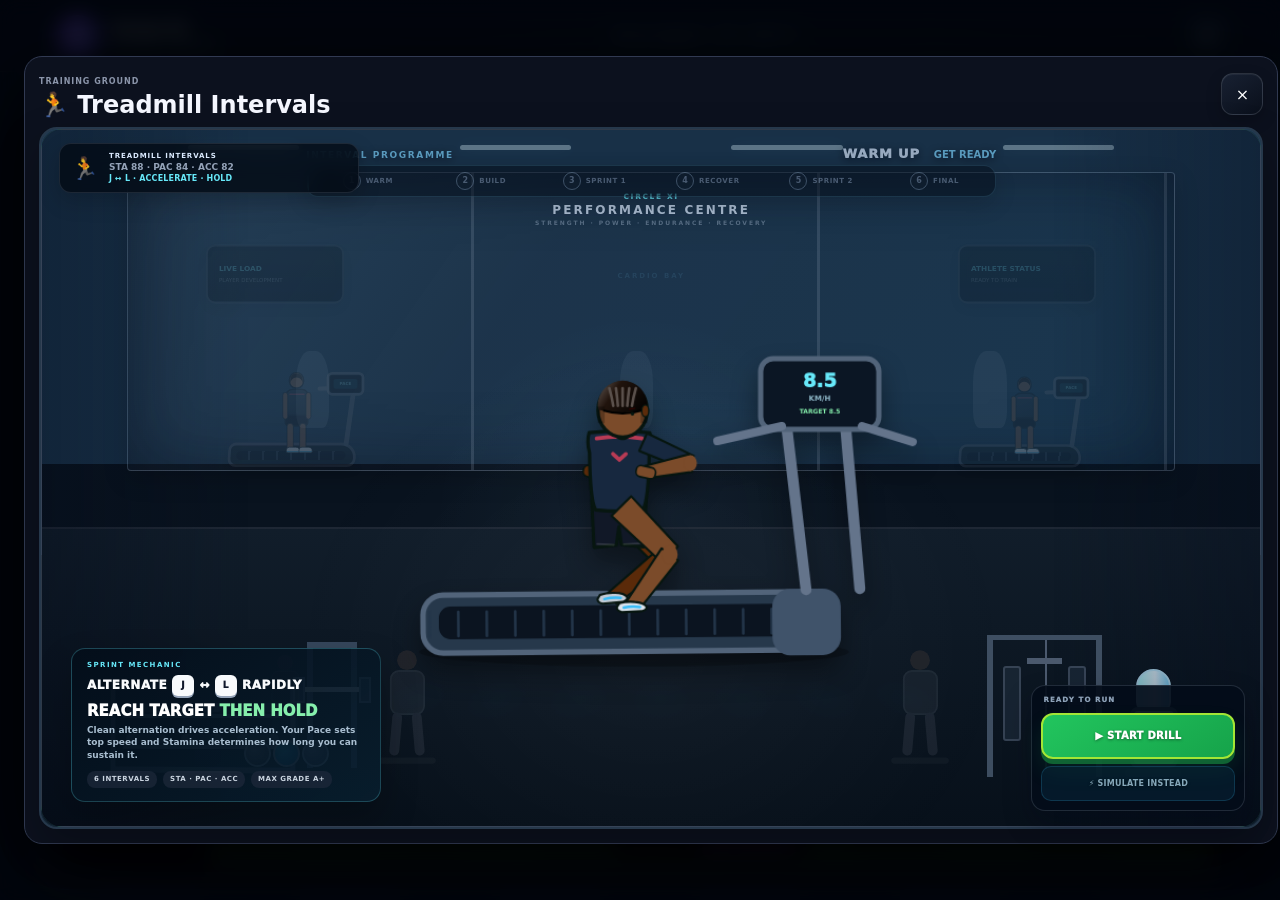
==== __inline_test.html @ f5473050 "Bench press physics tweaks, orientation fix, and UI improvements" ====
<!doctype html>
<html lang="en-GB">
<head><script>window.addEventListener("error", function(e) { if(e.message === "Script error.") return; var div = document.createElement("div"); div.style.position="fixed"; div.style.top="0"; div.style.left="0"; div.style.background="red"; div.style.color="white"; div.style.zIndex="999999"; div.style.padding="20px"; div.style.fontSize="20px"; div.textContent="JS ERROR: " + e.message + " at " + e.filename + ":" + e.lineno; document.body.appendChild(div); });</script>
  <meta charset="utf-8" />
  <meta name="viewport" content="width=device-width, initial-scale=1, viewport-fit=cover" />
  <meta name="theme-color" content="#121426" />
  <title>Circle XI: Player Career</title>
  <link rel="icon" href="data:," />
  <style>:root{--bg:#0b0d18;--surface:#14182a;--surface2:#1b2036;--line:#2a3150;--text:#f5f7ff;--muted:#9aa3bf;--purple:#8b5cf6;--purple2:#b69cff;--green:#4ade80;--yellow:#fbbf24;--red:#fb7185;--pitch:#187440;--pitch2:#1d8048;--shadow:0 24px 60px -12px rgba(0,0,0,.75), 0 12px 24px -8px rgba(0,0,0,.55)}
*{box-sizing:border-box}
html,body{margin:0;min-height:100%;background:radial-gradient(circle at 70% -10%,#222653 0,#0b0d18 38%);color:var(--text);font-family:Inter,ui-sans-serif,system-ui,-apple-system,BlinkMacSystemFont,"Segoe UI",sans-serif}
button,input,select{font:inherit}
button{cursor:pointer}
.hidden{display:none!important}
.topbar{height:72px;display:flex;align-items:center;justify-content:space-between;padding:0 4vw;border-bottom:1px solid rgba(255,255,255,.07);background:rgba(10,12,22,.82);backdrop-filter:blur(18px);position:fixed;inset:0 0 auto;z-index:30}
.brand{display:flex;align-items:center;gap:12px;background:none;border:0;color:white;text-align:left}
.brand span:last-child{display:flex;flex-direction:column}
.brand small{color:var(--muted);font-size:11px;letter-spacing:.12em;text-transform:uppercase}
.brand-ball{width:42px;height:42px;border-radius:50%;display:grid!important;place-items:center;background:linear-gradient(135deg,var(--purple),#4f46e5);box-shadow:0 0 30px rgba(139,92,246,.35);font-weight:900}
.top-career-summary{font-size:13px;color:var(--muted)}
.icon-btn{border:1px solid var(--line);background:var(--surface);color:white;border-radius:12px;min-width:42px;height:42px}
.screen{display:none;min-height:100vh;padding-top:72px}
.screen.active{display:block}
.hero-screen.active{display:grid;grid-template-columns:1.15fr .85fr;align-items:center;gap:6vw;padding:110px 7vw 50px;overflow:hidden}
.hero-copy{max-width:700px}
.eyebrow{font-size:12px;letter-spacing:.18em;font-weight:800;color:var(--purple2);margin-bottom:12px}
.hero-copy h1{font-size:clamp(50px,7vw,94px);line-height:.92;margin:0 0 24px;letter-spacing:-.06em}
.hero-copy h1 span{color:var(--purple2)}
.hero-copy p{max-width:620px;color:var(--muted);font-size:19px;line-height:1.65}
.menu-actions{display:grid;grid-template-columns:repeat(2,minmax(150px,220px));gap:12px;margin-top:32px}
.primary-btn,.secondary-btn,.ghost-btn,.danger-btn{border-radius:999px!important;padding:12px 22px!important;border:2px solid transparent!important;font-weight:900!important;letter-spacing:.03em!important;text-transform:uppercase!important;font-size:12px!important;color:#fff!important;transition:transform .2s cubic-bezier(.34,1.56,.64,1),box-shadow .2s ease,background .2s ease,border-color .2s ease!important;cursor:pointer!important;position:relative!important;overflow:hidden!important}
.primary-btn{background:linear-gradient(145deg,#22c55e,#16a34a)!important;border-color:#a3e635!important;box-shadow:0 6px 0 #15803d,0 10px 24px rgba(34,197,94,.4)!important;text-shadow:0 1px 3px rgba(0,0,0,.4)!important}
.secondary-btn{background:linear-gradient(145deg,#0284c7,#0369a1)!important;border-color:#38bdf8!important;box-shadow:0 6px 0 #075985,0 10px 24px rgba(2,132,199,.4)!important;text-shadow:0 1px 3px rgba(0,0,0,.4)!important}
.ghost-btn{background:rgba(255,255,255,.09)!important;border-color:rgba(255,255,255,.28)!important;box-shadow:0 5px 0 rgba(255,255,255,.14),0 8px 18px rgba(0,0,0,.25)!important;color:#f8fafc!important}
.danger-btn{background:linear-gradient(145deg,#e11d48,#be123c)!important;border-color:#fda4af!important;box-shadow:0 6px 0 #9f1239,0 10px 24px rgba(225,29,72,.4)!important}
.primary-btn:hover,.secondary-btn:hover,.ghost-btn:hover,.danger-btn:hover{transform:translateY(-3px) scale(1.025)!important}
.primary-btn:hover{box-shadow:0 9px 0 #15803d,0 14px 30px rgba(34,197,94,.55)!important}
.secondary-btn:hover{box-shadow:0 9px 0 #075985,0 14px 30px rgba(56,189,248,.55)!important}
.ghost-btn:hover{box-shadow:0 8px 0 rgba(255,255,255,.2),0 12px 25px rgba(0,0,0,.35)!important;background:rgba(255,255,255,.16)!important}
.danger-btn:hover{box-shadow:0 9px 0 #9f1239,0 14px 30px rgba(225,29,72,.55)!important}
.primary-btn:active,.secondary-btn:active,.ghost-btn:active,.danger-btn:active{transform:translateY(2px) scale(.98)!important}
.primary-btn:active{box-shadow:0 2px 0 #15803d!important}
.secondary-btn:active{box-shadow:0 2px 0 #075985!important}
.danger-btn:active{box-shadow:0 2px 0 #9f1239!important}
button:disabled{opacity:.35;cursor:not-allowed;transform:none!important}
.full{width:100%}
.hero-card{position:relative;min-height:560px;display:grid;place-items:center}
.player-card-preview{width:min(370px,90%);aspect-ratio:.72;border:1px solid rgba(255,255,255,.15);border-radius:28px;padding:28px;background:linear-gradient(155deg,#2d2454,#14182a 55%,#0f1220);box-shadow:var(--shadow);position:relative;z-index:2;overflow:hidden}
.player-card-preview:after{content:"";position:absolute;width:290px;height:290px;border-radius:50%;background:rgba(139,92,246,.2);filter:blur(10px);right:-130px;top:-100px}
.rating-badge{font-size:42px;font-weight:950;position:relative;z-index:2}
.player-silhouette{height:320px;display:grid;place-items:center}
.player-silhouette span{width:130px;height:200px;border-radius:60px 60px 25px 25px;background:linear-gradient(#eee 0 20%,#7c3aed 20% 70%,#f8f8fa 70%);position:relative;filter:drop-shadow(0 0 28px rgba(139,92,246,.4))}
.player-silhouette span:before{content:"";position:absolute;width:75px;height:75px;border-radius:50%;background:#7b4b2a;left:27px;top:-55px}
.card-copy{position:relative;z-index:2}
.card-copy small{color:var(--purple2);font-weight:800}
.card-copy h2{font-size:31px;margin:6px 0}
.card-copy p{margin:0;color:var(--muted)}
.mini-pitch-animation{position:absolute;inset:15% -20% 5% 15%;border:2px solid rgba(255,255,255,.08);border-radius:28px;transform:rotate(-9deg);background:linear-gradient(90deg,rgba(24,116,64,.35),rgba(29,128,72,.22));overflow:hidden}
.pitch-line.centre{position:absolute;left:50%;top:0;bottom:0;border-left:2px solid rgba(255,255,255,.1)}
.pitch-circle{position:absolute;width:140px;height:140px;border:2px solid rgba(255,255,255,.1);border-radius:50%;left:calc(50% - 70px);top:calc(50% - 70px)}
.mini-pitch-animation i{position:absolute;width:20px;height:20px;border-radius:50%;background:#fff;box-shadow:0 0 15px #fff}
.mini-pitch-animation .d1{left:20%;top:20%;animation:float1 4s infinite}
.mini-pitch-animation .d2{left:43%;top:65%;animation:float2 5s infinite}
.mini-pitch-animation .d3{left:68%;top:25%;background:#8b5cf6}
.mini-pitch-animation .d4{left:78%;top:70%;background:#8b5cf6}
.mini-pitch-animation .ball-dot{width:10px;height:10px;background:#fef3c7;left:50%;top:45%;animation:ballMove 3s infinite}
@keyframes float1{50%{transform:translate(80px,70px)}
}
@keyframes float2{50%{transform:translate(-50px,-40px)}
}
@keyframes ballMove{25%{transform:translate(100px,-20px)}
50%{transform:translate(160px,90px)}
75%{transform:translate(-50px,70px)}
}
.content-screen{padding:112px 5vw 60px}
.narrow-screen{max-width:1060px;margin:auto}
.section-heading{display:flex;align-items:center;justify-content:space-between;margin-bottom:26px}
.section-heading h2{font-size:38px;margin:0;letter-spacing:-.04em}
.panel{background:linear-gradient(160deg,rgba(27,32,54,.96),rgba(17,21,37,.96));border:1px solid var(--line);border-radius:20px;padding:22px;box-shadow:var(--shadow)}
.creation-grid{display:grid;grid-template-columns:1.25fr .75fr;gap:22px}
.form-grid{display:grid;grid-template-columns:repeat(2,1fr);gap:16px;margin-bottom:20px}
label{display:flex;flex-direction:column;gap:8px;color:#c9d0e6;font-size:13px;font-weight:700}
input,select{width:100%;background:#0f1322;border:1px solid var(--line);border-radius:10px;color:white;padding:12px 13px;outline:none}
input:focus,select:focus{border-color:var(--purple)}
input[type=color]{padding:4px;height:43px}
.preview-panel{display:flex;flex-direction:column;gap:18px}
.sprite-stage{height:340px;border-radius:16px;background:radial-gradient(circle,#2d3451 0,#101422 60%);display:grid;place-items:center;overflow:hidden}
.attributes-list{display:grid;gap:9px}
.attribute-row{display:grid;grid-template-columns:105px 1fr 30px;align-items:center;gap:8px;font-size:12px}
.attribute-row .bar{height:6px;background:#0c1020;border-radius:10px;overflow:hidden}
.attribute-row .bar i{display:block;height:100%;background:linear-gradient(90deg,#6d4cec,#b69cff)}

/* Player creation centre overhaul: sectioned card layout with visual pickers instead of plain selects */
.creator-panel{display:flex;flex-direction:column;gap:0;padding:0;overflow:hidden}
.creator-section{padding:22px 24px;border-bottom:1px solid rgba(255,255,255,.07)}
.creator-section:last-of-type{border-bottom:0}
.creator-panel>.primary-btn{margin:20px 24px 24px}
.creator-section-title{display:flex;align-items:center;gap:10px;margin-bottom:16px}
.creator-section-title svg{width:18px;height:18px;padding:7px;box-sizing:content-box;border-radius:10px;background:linear-gradient(145deg,var(--purple),#4f46e5);color:#fff;box-shadow:0 6px 16px rgba(139,92,246,.28)}
.creator-section-title h3{margin:0;font-size:16px;letter-spacing:-.01em}
.creator-row-2{display:grid;grid-template-columns:repeat(2,1fr);gap:16px}
.creator-row-3{display:grid;grid-template-columns:repeat(3,1fr);gap:12px}
.field-label{display:flex;flex-direction:column;gap:9px;color:#c9d0e6;font-size:12px;font-weight:750;letter-spacing:.02em;text-transform:uppercase;margin-bottom:16px}
.field-label:last-child{margin-bottom:0}
.creator-section>.field-label:not(:first-child){margin-top:18px}
.visually-hidden-input{display:none}

/* Restyled native selects used for the large/dynamic option lists (nationality, world chain) */
.nice-select{appearance:none;-webkit-appearance:none;cursor:pointer;position:relative;padding-right:34px;
  background-color:#0f1322;background-repeat:no-repeat;
  background-image:linear-gradient(160deg,rgba(255,255,255,.05),rgba(255,255,255,0)),url("data:image/svg+xml,%3Csvg xmlns='http://www.w3.org/2000/svg' viewBox='0 0 24 24' fill='none' stroke='%23a5adc9' stroke-width='2.4' stroke-linecap='round' stroke-linejoin='round'%3E%3Cpath d='M6 9l6 6 6-6'/%3E%3C/svg%3E");
  background-position:0 0,right 11px center;background-size:auto,14px}
.nice-select:hover{border-color:rgba(167,139,250,.5)}

/* Pill/chip picker used for small fixed option sets (age, archetype, foot, build, hair, etc.) */
.chip-row{display:flex;flex-wrap:wrap;gap:8px}
.chip{border:1px solid var(--line);background:#0f1322;color:#dbe0f5;border-radius:999px;padding:9px 15px;font-size:12.5px;font-weight:750;cursor:pointer;transition:.15s transform,.15s background,.15s border-color,.15s color}
.chip:hover{border-color:rgba(167,139,250,.55);transform:translateY(-1px)}
.chip.active{background:linear-gradient(135deg,var(--purple),#6d4cec);border-color:transparent;color:#fff;box-shadow:0 6px 16px rgba(139,92,246,.35)}

/* Skin-tone swatches: the colour itself is the picker */
.swatch-row{display:flex;gap:10px}
.swatch{width:36px;height:36px;border-radius:50%;border:2px solid rgba(255,255,255,.14);cursor:pointer;padding:0;position:relative;transition:.15s transform}
.swatch:hover{transform:translateY(-1px) scale(1.06)}
.swatch.active{border-color:#fff;box-shadow:0 0 0 3px rgba(139,92,246,.55),0 6px 14px rgba(0,0,0,.35)}
.swatch.active::after{content:"\2713";position:absolute;inset:0;display:grid;place-items:center;color:#0b0d18;font-size:14px;font-weight:950;text-shadow:0 1px 0 rgba(255,255,255,.5)}

/* Position picker laid out like a tactical formation card */
.position-board{display:grid;grid-template-columns:repeat(3,1fr);grid-template-rows:repeat(6,auto);gap:8px 10px;grid-template-areas:". st ." "lw am rw" ". cm ." ". dm ." "lb cb rb" ". gk .";padding:16px 10px;border-radius:16px;background:radial-gradient(circle at 50% 0%,rgba(74,222,128,.14),transparent 60%),linear-gradient(180deg,#123a24,#0c2318);border:1px solid rgba(255,255,255,.1);margin-bottom:18px}
.pos-btn{border:1px solid rgba(255,255,255,.22);background:rgba(6,14,10,.55);color:#e7f5ec;border-radius:10px;padding:9px 4px;font-size:11.5px;font-weight:850;letter-spacing:.03em;cursor:pointer;justify-self:center;width:100%;max-width:64px;transition:.15s transform,.15s background,.15s border-color}
.pos-btn:hover{transform:translateY(-1px);border-color:rgba(255,255,255,.5)}
.pos-btn.active{background:linear-gradient(135deg,var(--purple),#6d4cec);border-color:transparent;color:#fff;box-shadow:0 6px 16px rgba(139,92,246,.4)}

/* Difficulty picker: three colour-coded info cards instead of a plain select */
.difficulty-cards{display:grid;grid-template-columns:repeat(3,1fr);gap:10px}
.difficulty-card{display:flex;flex-direction:column;gap:4px;text-align:left;border:1px solid var(--line);background:#0f1322;border-radius:14px;padding:13px 14px;cursor:pointer;transition:.15s transform,.15s border-color,.15s background}
.difficulty-card:hover{transform:translateY(-2px)}
.difficulty-card b{font-size:13.5px}
.difficulty-card span{font-size:10.5px;color:var(--muted);line-height:1.4}
.difficulty-card[data-value="Easy"]{border-top:3px solid var(--green)}
.difficulty-card[data-value="Balanced"]{border-top:3px solid var(--yellow)}
.difficulty-card[data-value="Hard"]{border-top:3px solid var(--red)}
.difficulty-card.active[data-value="Easy"]{background:linear-gradient(145deg,rgba(74,222,128,.16),rgba(74,222,128,.03));border-color:rgba(74,222,128,.5)}
.difficulty-card.active[data-value="Balanced"]{background:linear-gradient(145deg,rgba(251,191,36,.16),rgba(251,191,36,.03));border-color:rgba(251,191,36,.5)}
.difficulty-card.active[data-value="Hard"]{background:linear-gradient(145deg,rgba(251,113,133,.16),rgba(251,113,133,.03));border-color:rgba(251,113,133,.5)}

@media(max-width:1000px){.creator-row-3{grid-template-columns:1fr 1fr}
.creator-row-3>label:last-child{grid-column:1/-1}
}
@media(max-width:650px){.creator-row-2,.creator-row-3,.difficulty-cards{grid-template-columns:1fr}
.position-board{max-width:280px;margin-left:auto;margin-right:auto}
}
.hub-grid{display:grid;grid-template-columns:repeat(12,1fr);gap:18px}
.profile-panel{grid-column:span 4}
.fixture-panel{grid-column:span 5}
.objectives-panel{grid-column:span 3}
.form-panel-small{grid-column:span 4}
.training-panel{grid-column:span 5}
.actions-panel{grid-column:span 3}
.table-panel{grid-column:span 7}
.inbox-panel{grid-column:span 5}
.panel-title{display:flex;justify-content:space-between;align-items:center;margin-bottom:16px}
.panel-title h3{margin:0;font-size:18px}
.panel-title span{font-size:12px;color:var(--muted)}
.profile-card{display:flex;gap:18px;align-items:center}
.avatar-round{width:90px;height:90px;border-radius:50%;display:grid;place-items:center;background:linear-gradient(135deg,var(--purple),#312e81);font-size:34px;font-weight:900;border:4px solid rgba(255,255,255,.12)}
.profile-info h3{font-size:23px;margin:0 0 4px}
.profile-info p{margin:0;color:var(--muted)}
.overall-big{font-size:52px;font-weight:950;margin-left:auto}
.status-grid{display:grid;grid-template-columns:repeat(2,1fr);gap:10px;margin-top:20px}
.set-piece-stats{margin-top:16px;padding:13px;border:1px solid rgba(167,139,250,.22);border-radius:14px;background:linear-gradient(135deg,rgba(124,58,237,.1),rgba(34,197,94,.05))}
.set-piece-stats>small{display:block;margin-bottom:9px;color:#c4b5fd;font-size:8px;font-weight:950;letter-spacing:.14em}
.set-piece-stats>div{display:grid;grid-template-columns:repeat(2,1fr);gap:7px}
.set-piece-stats span{display:flex;justify-content:space-between;padding:7px 9px;border-radius:9px;background:rgba(3,7,18,.42);color:#cbd5e1;font-size:10px;font-weight:750}
.set-piece-stats b{color:#fef08a;font-size:12px}
.status-box{padding:12px;background:#101423;border-radius:12px}
.status-box small{display:block;color:var(--muted);font-size:10px}
.status-box b{font-size:16px}
.fixture-teams{display:grid;grid-template-columns:1fr auto 1fr;align-items:center;gap:16px;text-align:center;margin:22px 0}
.club-crest{width:64px;height:64px;border-radius:16px;display:grid;place-items:center;margin:0 auto 10px;font-weight:900;background:#53299a;border:2px solid white}
.club-crest.away{background:#11614b}
.fixture-vs{font-size:14px;color:var(--muted)}
.fixture-meta{text-align:center;color:var(--muted);font-size:13px}
.objective{margin:10px 0}
.objective-top{display:flex;justify-content:space-between;font-size:12px}
.progress{height:7px;background:#0d1120;border-radius:10px;margin-top:6px;overflow:hidden}
.progress i{display:block;height:100%;background:linear-gradient(90deg,var(--purple),var(--purple2))}
.form-list{display:flex;gap:10px;align-items:center}
.form-chip{width:42px;height:42px;border-radius:12px;display:grid;place-items:center;background:#0f1322;border:1px solid var(--line);font-weight:850}
.training-options{display:grid;grid-template-columns:repeat(3,1fr);gap:10px}
.creation-world-choice{margin:0 0 12px;padding:10px 12px;border:1px solid rgba(34,211,238,.22);border-radius:12px;background:linear-gradient(135deg,rgba(14,165,233,.1),rgba(124,58,237,.09));color:#bae6fd;font-size:10px;line-height:1.55}
.creation-world-choice b{color:#fff;font-size:12px}
.career-world-path{display:grid;gap:3px;margin-top:16px;padding:12px;border-left:3px solid #22d3ee;border-radius:4px 12px 12px 4px;background:rgba(14,165,233,.07)}
.career-world-path small{color:#67e8f9;font-size:8px;font-weight:900;letter-spacing:.08em}.career-world-path b{font-size:14px}.career-world-path span{color:var(--muted);font-size:10px}
.training-btn{background:#101423;border:1px solid var(--line);color:white;border-radius:12px;padding:12px;text-align:left}
.training-btn b{display:block;margin-bottom:3px}
.training-btn small{color:var(--muted)}
.training-btn.used{opacity:.45}
.league-row{display:grid;grid-template-columns:24px 1fr 26px 30px;gap:8px;align-items:center;padding:8px 0;border-bottom:1px solid rgba(255,255,255,.05);font-size:12px}
.league-table{max-height:520px;overflow:auto;padding-right:5px}
.league-row.you{color:var(--purple2);font-weight:800}
.squad-row.you{color:#c4b5fd;background:rgba(124,58,237,.1)}
.inbox-item{padding:11px 0;border-bottom:1px solid rgba(255,255,255,.06)}
.inbox-item b{display:block;font-size:13px}
.inbox-item small{color:var(--muted)}
.actions-panel{display:flex;flex-direction:column;gap:10px}
body[data-screen="match"] .topbar,
body[data-screen="match"] header.topbar,
#matchScreen.active ~ .topbar { display: none !important; }

body[data-screen="match"] #app { padding-top: 0 !important; }
body[data-screen="match"] main { height: 100vh !important; height: 100dvh !important; max-height: 100vh !important; max-height: 100dvh !important; overflow: hidden !important; }

.match-screen.active { position: fixed !important; inset: 0 !important; width: 100vw !important; height: 100vh !important; height: 100dvh !important; padding: 0 !important; margin: 0 !important; z-index: 100 !important; background: #05070d !important; overflow: hidden !important; }
.match-hud { position: absolute !important; top: 14px !important; left: 16px !important; right: 16px !important; height: 64px !important; z-index: 12 !important; display: flex !important; gap: 10px !important; align-items: stretch !important; pointer-events: none !important; }
.match-hud > * { pointer-events: auto; }
.scorebug,.hud-stat,.hud-objective { background: rgba(5,9,18,.55); border: 1px solid rgba(255,255,255,.13); backdrop-filter: blur(12px); -webkit-backdrop-filter: blur(12px); border-radius: 12px; padding: 8px 14px; display: flex; align-items: center; gap: 12px; }
.scorebug { min-width: 350px; display: grid; grid-template-rows: auto auto auto; gap: 2px; padding: 6px 11px; }.score-main{display:flex;align-items:center;gap:10px}.score-team{display:flex;align-items:center;gap:6px;min-width:82px;font-weight:850}.score-team.away{justify-content:flex-end}.score-logo .visual-club-crest{width:22px;height:26px;border-width:1px;font-size:6px}.score-logo .visual-club-crest i{font-size:8px}.score-logo .visual-club-crest span{font-size:5px}.score-league{justify-self:center;color:#c4b5fd!important;font-size:8px;letter-spacing:.08em;text-transform:uppercase}.score-event{height:12px;justify-self:center;color:#fef3c7!important;font-size:9px;white-space:nowrap}.score-event:empty{display:block}.score-event strong{color:#fff}.score-event em{color:#c4b5fd;font-style:normal}
.scorebug b { font-size: 21px; }
.scorebug small { color: var(--muted); }
.hud-stat { flex-direction: column; gap: 0; justify-content: center; min-width: 86px; }
.hud-stat small,.hud-objective small { font-size: 9px; color: var(--muted); letter-spacing: .08em; }
.hud-stat b { font-size: 22px; }
.stamina-stat { min-width: 120px; }
.meter { width: 88px; height: 7px; background: #171d2d; border-radius: 10px; overflow: hidden; }
.meter i { display: block; height: 100%; width: 100%; background: var(--green); }
.hud-objective { margin-left: auto; flex-direction: column; gap: 1px; align-items: flex-start; justify-content: center; min-width: 210px; }
.hud-objective b { font-size: 13px; }
#gameCanvas { display: block !important; width: 100vw !important; height: 100vh !important; height: 100dvh !important; background: #0d5c32; touch-action: none; }
.action-feedback { position: absolute !important; left: 50% !important; top: 135px !important; transform: translateX(-50%) !important; z-index: 20 !important; font-weight: 900; text-shadow: 0 2px 8px #000; opacity: 0; transition: .2s; }
.action-feedback.show { opacity: 1; transform: translateX(-50%) translateY(-5px) !important; }
.position-indicator { position: absolute; left: 18px; bottom: 22px; z-index: 13; background: rgba(5,9,18,.55); border: 1px solid rgba(255,255,255,.12); backdrop-filter: blur(12px); -webkit-backdrop-filter: blur(12px); padding: 9px 12px; border-radius: 12px; display: flex; gap: 8px; align-items: center; font-size: 12px; }
.position-indicator i { width: 10px; height: 10px; border-radius: 50%; background: var(--green); }
.overlay,.tutorial { position: absolute !important; inset: 0 !important; background: rgba(3,5,10,.72) !important; z-index: 40 !important; display: grid !important; place-items: center !important; backdrop-filter: blur(5px) !important; }
/* .hidden and the rule above are both !important with equal specificity, so the later one wins:
   without this, every .overlay.hidden stayed on screen (the sub-off modal announced "Substituted"
   the moment the match screen opened). Keep this immediately after the rule it has to beat. */
.overlay.hidden,.tutorial.hidden { display: none !important; }
.modal,.tutorial-card { width: min(430px,90vw); background: var(--surface); border: 1px solid var(--line); border-radius: 22px; padding: 28px; box-shadow: var(--shadow); display: flex; flex-direction: column; gap: 12px; }
.modal h2,.tutorial-card h3{margin:0;font-size:28px}
.tutorial-card p{color:var(--muted);line-height:1.6}
.touch-controls{display:none;position:absolute;inset:auto 12px 18px;z-index:15;justify-content:space-between;align-items:end;pointer-events:none}
.joystick{width:120px;height:120px;border-radius:50%;background:rgba(10,13,24,.4);border:1px solid rgba(255,255,255,.2);backdrop-filter: blur(8px);pointer-events:auto;position:relative}
.joystick i{position:absolute;width:52px;height:52px;border-radius:50%;background:rgba(255,255,255,.7);left:34px;top:34px}
.touch-actions{display:grid;grid-template-columns:repeat(3,62px);gap:8px;pointer-events:auto}
.touch-actions button{width:62px;height:48px;border-radius:14px;border:1px solid rgba(255,255,255,.2);background:rgba(17,21,37,.6);backdrop-filter: blur(8px);color:white;font-size:9px;font-weight:900}
.postmatch-wrap{text-align:center;max-width:1280px;margin:auto}
.postmatch-wrap h2{font-size:44px;margin:0 0 8px}
.postmatch-wrap>p{color:var(--muted);font-size:18px}
.post-goal-events{display:block;margin-top:8px;color:#ddd6fe;font-size:12px;font-weight:750}
.post-competition{display:block;margin-bottom:7px;color:#fcd34d;font-size:10px;letter-spacing:.08em;text-transform:uppercase}
.postmatch-grid{display:grid;grid-template-columns:.85fr 1.7fr 1fr;gap:18px;text-align:left;margin:32px 0}
.rating-circle{width:140px;height:140px;border-radius:50%;margin:auto;display:grid;place-items:center;border:10px solid var(--purple);font-size:45px;font-weight:950}
.stat-line{display:flex;justify-content:space-between;padding:9px 0;border-bottom:1px solid rgba(255,255,255,.06)}

/* Performance panel: colourful icon-led stat tiles instead of a plain text list */
.stat-grid{display:grid;grid-template-columns:repeat(auto-fill,minmax(122px,1fr));gap:10px;margin-top:4px}
.stat-tile{position:relative;display:flex;flex-direction:column;align-items:flex-start;gap:7px;padding:13px 12px 12px;border-radius:14px;background:rgba(255,255,255,.03);border:1px solid rgba(255,255,255,.08);overflow:hidden;transition:.18s transform,.18s border-color}
.stat-tile:hover{transform:translateY(-2px);border-color:rgba(255,255,255,.18)}
.stat-tile::before{content:"";position:absolute;inset:0;background:var(--tile-tint,var(--purple));opacity:.13;pointer-events:none}
.stat-tile b{font-size:20px;font-weight:900;position:relative;z-index:1;line-height:1.1}
.stat-tile small{color:var(--muted);font-size:10.5px;font-weight:750;letter-spacing:.01em;position:relative;z-index:1}
.stat-icon{display:grid;place-items:center;width:29px;height:29px;border-radius:9px;color:#fff;background:var(--tile-tint,var(--purple));box-shadow:inset 0 1px 0 rgba(255,255,255,.22),0 4px 10px rgba(0,0,0,.18);position:relative;z-index:1}
.stat-icon svg{width:16px;height:16px}
.stat-tile[data-cat="attack"]{--tile-tint:#a855f7}
.stat-tile[data-cat="pass"]{--tile-tint:#38bdf8}
.stat-tile[data-cat="defend"]{--tile-tint:#2dd4bf}
.stat-tile[data-cat="physical"]{--tile-tint:#fb923c}
.stat-tile[data-cat="team"]{--tile-tint:#94a3b8}
.stat-tile[data-cat="discipline"]{--tile-tint:#f87171}
.stat-tile[data-tone="good"]{--tile-tint:#4ade80}
.stat-tile[data-tone="ok"]{--tile-tint:#fbbf24}
.stat-tile[data-tone="bad"]{--tile-tint:#fb7185}
@media(max-width:1000px){.stat-grid{grid-template-columns:repeat(auto-fill,minmax(104px,1fr))}
}
.settings-panel{display:grid;gap:18px}
.toggle-row{flex-direction:row;justify-content:space-between;align-items:center}
.toggle-row input{width:auto}
.help-panel h3{margin-top:24px}
.help-panel p{color:var(--muted);line-height:1.65}
.control-grid{display:grid;grid-template-columns:repeat(2,1fr);gap:10px}
.control-grid span{background:#101423;padding:12px;border-radius:10px}
.control-grid kbd{background:#272d44;border:1px solid #3b4466;border-radius:6px;padding:4px 7px;margin-right:7px}
.squad-list{display:grid;gap:8px}
.squad-row{display:grid;grid-template-columns:36px 1fr 60px 60px;align-items:center;padding:10px;background:#101423;border-radius:10px}
.contract-content{display:grid;gap:18px}
.contract-card{display:grid;grid-template-columns:repeat(3,1fr);gap:10px}
.contract-card div{background:#101423;border-radius:12px;padding:14px}
.contract-card small{display:block;color:var(--muted)}

@media(max-width:1000px){.hero-screen.active{grid-template-columns:1fr}
.hero-card{display:none}
.creation-grid{grid-template-columns:1fr}
.hub-grid>*{grid-column:span 12!important}
.postmatch-grid{grid-template-columns:1fr}
.match-hud{height:auto;flex-wrap:wrap}
.hud-objective{display:none}
.touch-controls{display:flex}
}
@media(max-width:650px){.screen{padding-top:64px}
.topbar{height:64px;padding:0 12px}
.brand small{display:none}
.hero-screen.active{padding:100px 20px 40px}
.hero-copy h1{font-size:50px}
.hero-copy p{font-size:16px}
.menu-actions{grid-template-columns:1fr}
.content-screen{padding:92px 14px 30px}
.section-heading h2{font-size:28px}
.form-grid{grid-template-columns:1fr}
.preview-panel{display:none}
.match-screen.active{padding-top:0!important}
.match-hud{top:12px!important}
.scorebug{padding:6px 9px}
.scorebug{min-width:140px}.scorebug .score-team>span:not(.score-logo),.scorebug .score-logo,.scorebug .score-league,.scorebug .score-event{display:none}.scorebug .score-main{gap:7px}
.hud-stat{min-width:65px}
.stamina-stat{display:none}
.postmatch-wrap h2{font-size:30px}
.control-grid{grid-template-columns:1fr}
.top-career-summary{display:none!important}
}


/* Mouse aiming and shooting */
#gameCanvas{cursor:crosshair}

#gameCanvas.shot-charging{cursor:none}

.mouse-shoot-hint{position:absolute;left:50%;bottom:20px;transform:translateX(-50%);z-index:14;display:flex;align-items:center;gap:8px;padding:8px 12px;border-radius:12px;border:1px solid rgba(255,255,255,.14);background:rgba(8,11,20,.84);backdrop-filter:blur(10px);font-size:11px;color:#cbd5e1;pointer-events:none;white-space:nowrap}

.mouse-shoot-hint b{color:#fff}
.mouse-shoot-hint .mouse-icon{display:grid;place-items:center;width:22px;height:22px;border:1px solid rgba(255,255,255,.28);border-radius:8px;color:#ddd6fe;background:rgba(109,76,236,.25)}

.touch-actions{grid-template-columns:repeat(3,62px)}

@media(max-width:1000px){.mouse-shoot-hint{display:none}
}

@media(max-width:650px){.touch-actions{grid-template-columns:repeat(3,56px)}
.touch-actions button{width:56px}
}


/* Classic wide-match visual update */
#gameCanvas{image-rendering:auto;background:#3f9413}


/* Semi-realistic 2D graphics overhaul */
:root{
  --surface:#111724;
  --surface2:#182131;
  --line:rgba(226,232,240,.13);
  --purple:#7c3aed;
  --purple2:#c4b5fd;
}

body{
  background:
    radial-gradient(circle at 50% -15%,rgba(124,58,237,.16),transparent 34%),
    linear-gradient(180deg,#080c14,#0b1019 50%,#070b12);
}

.topbar{
  background:linear-gradient(180deg,rgba(7,11,19,.98),rgba(9,14,23,.92));
  border-bottom:1px solid rgba(226,232,240,.1);
  box-shadow:0 8px 28px rgba(0,0,0,.3);
  backdrop-filter:blur(16px) saturate(1.15);
}

.brand-ball{
  box-shadow:inset 0 1px 0 rgba(255,255,255,.28),0 8px 24px rgba(109,40,217,.3);
}

.panel,.hero-card{
  background:linear-gradient(145deg,rgba(25,33,48,.96),rgba(14,20,31,.97));
  border-color:rgba(226,232,240,.12);
  box-shadow:0 18px 44px rgba(0,0,0,.22),inset 0 1px 0 rgba(255,255,255,.035);
}

.match-screen.active{
  background:#050912;
}

.match-hud{
  gap:8px;
  filter:drop-shadow(0 10px 18px rgba(0,0,0,.26));
}

.scorebug,.hud-stat,.hud-objective{
  background:linear-gradient(145deg,rgba(12,18,30,.95),rgba(7,12,21,.91));
  border:1px solid rgba(226,232,240,.13);
  box-shadow:inset 0 1px 0 rgba(255,255,255,.055),0 8px 22px rgba(0,0,0,.22);
  backdrop-filter:blur(14px) saturate(1.1);
}

.scorebug b{
  letter-spacing:.02em;
  text-shadow:0 2px 8px rgba(0,0,0,.45);
}

.hud-stat b{
  text-shadow:0 3px 10px rgba(124,58,237,.24);
}

.meter{
  box-shadow:inset 0 1px 3px rgba(0,0,0,.65);
  border:1px solid rgba(255,255,255,.06);
}

.meter i{
  background:linear-gradient(90deg,#2dd4bf,#86efac);
  box-shadow:0 0 8px rgba(45,212,191,.35);
}

#gameCanvas{
  image-rendering:auto;
  background:#173f21;
  filter:saturate(1.03) contrast(1.015);
}

.position-indicator{
  background:linear-gradient(145deg,rgba(8,15,24,.92),rgba(6,11,18,.86));
  border-color:rgba(226,232,240,.14);
  box-shadow:0 8px 20px rgba(0,0,0,.22),inset 0 1px 0 rgba(255,255,255,.04);
  backdrop-filter:blur(12px);
}

.action-feedback{
  padding:7px 12px;
  border-radius:999px;
  background:rgba(4,10,16,.58);
  border:1px solid rgba(255,255,255,.1);
  backdrop-filter:blur(8px);
}

.icon-btn{
  background:linear-gradient(145deg,rgba(25,34,51,.96),rgba(10,16,27,.96));
  border-color:rgba(226,232,240,.14);
  box-shadow:inset 0 1px 0 rgba(255,255,255,.05),0 6px 16px rgba(0,0,0,.2);
}

.sprite-stage{
  background:
    radial-gradient(circle at 50% 36%,rgba(129,140,248,.22),transparent 32%),
    linear-gradient(155deg,#263146,#0b101b 70%);
  box-shadow:inset 0 0 38px rgba(0,0,0,.35);
}

@media(max-width:1000px){
  .match-hud{filter:none}

  #gameCanvas{filter:saturate(1.01)}

}


/* Full-pitch match fullscreen mode */
.match-screen:fullscreen,
.match-screen:-webkit-full-screen{
  width:100vw;
  height:100vh;
  min-height:100vh;
  padding-top:0;
  background:#05070d;
}

.match-screen:fullscreen #gameCanvas,
.match-screen:-webkit-full-screen #gameCanvas{
  width:100vw;
  height:100vh;
}

.match-screen:fullscreen .match-hud,
.match-screen:-webkit-full-screen .match-hud{top:10px}

.match-screen:fullscreen .overlay,
.match-screen:fullscreen .tutorial,
.match-screen:-webkit-full-screen .overlay,
.match-screen:-webkit-full-screen .tutorial{inset:0}

#fullscreenBtn{flex:0 0 42px;font-size:20px;line-height:1}


/* Tactical positioning status */
.position-indicator{
  left:18px;
  bottom:118px;
  width:min(260px,calc(100vw - 36px));
  min-height:58px;
  padding:9px 14px 9px 10px;
  gap:11px;
  overflow:hidden;
  border:1px solid rgba(255,255,255,.15);
  border-radius:16px;
  background:linear-gradient(145deg,rgba(8,15,24,.96),rgba(6,11,18,.9));
  box-shadow:0 14px 34px rgba(0,0,0,.34),inset 0 1px 0 rgba(255,255,255,.06);
  backdrop-filter:blur(16px) saturate(1.15);
  transition:bottom .2s ease,border-color .22s ease,box-shadow .22s ease,background .22s ease;
}

.position-indicator::after{
  content:"";
  position:absolute;
  inset:0 auto 0 0;
  width:3px;
  background:var(--position-colour,#4ade80);
  box-shadow:0 0 14px var(--position-colour,#4ade80);
}

.position-indicator>i{
  position:relative;
  flex:0 0 34px;
  width:34px;
  height:34px;
  display:grid;
  place-items:center;
  border-radius:11px;
  color:#fff;
  background:color-mix(in srgb,var(--position-colour,#4ade80) 24%,rgba(12,20,28,.96))!important;
  border:1px solid color-mix(in srgb,var(--position-colour,#4ade80) 55%,transparent);
  box-shadow:inset 0 1px 0 rgba(255,255,255,.12),0 7px 16px rgba(0,0,0,.22);
}

.position-indicator>i::before{content:"âœ“";font-size:17px;font-weight:950;line-height:1}

.position-indicator>div{min-width:0;display:flex;flex-direction:column;gap:2px}

.position-indicator small{font-size:8px;line-height:1;letter-spacing:.16em;font-weight:900;color:rgba(226,232,240,.5)}

.position-indicator span{overflow:hidden;text-overflow:ellipsis;white-space:nowrap;font-size:13px;line-height:1.3;font-weight:850;letter-spacing:.005em;color:#f8fafc;text-shadow:0 2px 8px rgba(0,0,0,.38)}

.position-indicator[data-status="good"]{--position-colour:#4ade80;border-color:rgba(74,222,128,.26)}

.position-indicator[data-status="good"]>i{background:rgba(28,92,57,.96)!important;border-color:rgba(74,222,128,.52)}

.position-indicator[data-status="ok"]{--position-colour:#fbbf24;border-color:rgba(251,191,36,.28)}

.position-indicator[data-status="ok"]>i{background:rgba(103,70,15,.96)!important;border-color:rgba(251,191,36,.55)}

.position-indicator[data-status="ok"]>i::before{content:"!"}

.position-indicator[data-status="bad"]{--position-colour:#fb7185;border-color:rgba(251,113,133,.3)}

.position-indicator[data-status="bad"]>i,.position-indicator[data-status="offside"]>i{background:rgba(105,30,48,.96)!important;border-color:rgba(251,113,133,.58)}

.position-indicator[data-status="bad"]>i::before{content:"â†—"}

.position-indicator[data-status="offside"]{--position-colour:#fb7185;border-color:rgba(251,113,133,.34);background:linear-gradient(145deg,rgba(43,12,22,.94),rgba(10,12,19,.94));box-shadow:0 14px 34px rgba(0,0,0,.38),0 0 24px rgba(251,113,133,.08),inset 0 1px 0 rgba(255,255,255,.06)}

.position-indicator[data-status="offside"]>i::before{content:"â†¶"}

@media(max-width:1000px){.position-indicator{bottom:154px;width:min(235px,calc(100vw - 36px))}
}

@media(max-width:650px){.position-indicator{left:12px;bottom:150px;width:min(220px,calc(100vw - 24px));min-height:52px;padding:7px 11px 7px 8px}
.position-indicator>i{width:31px;height:31px;flex-basis:31px}
.position-indicator span{font-size:12px}
}


/* Controlled-player possession status */
.possession-indicator{position:absolute;left:50%;top:158px;z-index:18;display:flex;align-items:center;gap:9px;padding:7px 13px 7px 8px;border:1px solid rgba(250,204,21,.34);border-radius:999px;background:linear-gradient(145deg,rgba(38,27,5,.94),rgba(8,13,20,.94));box-shadow:0 12px 28px rgba(0,0,0,.3),0 0 22px rgba(250,204,21,.1),inset 0 1px 0 rgba(255,255,255,.08);backdrop-filter:blur(14px);opacity:0;pointer-events:none;transform:translate(-50%,-8px) scale(.96);transition:opacity .18s ease,transform .18s ease}
.possession-indicator.active{opacity:1;transform:translate(-50%,0) scale(1)}
.possession-indicator>b{display:grid;place-items:center;width:29px;height:29px;border-radius:50%;background:linear-gradient(145deg,#fef08a,#f59e0b);box-shadow:0 0 16px rgba(250,204,21,.28);font-size:14px}
.possession-indicator>span{display:flex;flex-direction:column;color:#fff7cf;font-size:10px;font-weight:950;letter-spacing:.08em}
.possession-indicator small{color:rgba(255,255,255,.48);font-size:7px;letter-spacing:.14em}
.match-screen:fullscreen .possession-indicator,.match-screen:-webkit-full-screen .possession-indicator{top:86px}


/* Circle XI-inspired set-piece mini game */
.set-piece-minigame{position:absolute;inset:72px 0 0;z-index:46;display:grid;place-items:center;padding:18px;background:radial-gradient(circle at 50% 8%,rgba(124,58,237,.18),transparent 34%),rgba(3,7,13,.86);backdrop-filter:blur(12px) saturate(1.08)}
.match-screen:fullscreen .set-piece-minigame,.match-screen:-webkit-full-screen .set-piece-minigame{inset:0}
.set-piece-shell{width:min(1050px,96vw);max-height:calc(100vh - 105px);overflow:auto;border:1px solid rgba(255,255,255,.14);border-radius:24px;background:linear-gradient(150deg,rgba(16,24,38,.98),rgba(7,12,21,.98));box-shadow:0 34px 80px rgba(0,0,0,.55),inset 0 1px 0 rgba(255,255,255,.06)}
.set-piece-heading{display:flex;align-items:center;justify-content:space-between;padding:16px 20px;border-bottom:1px solid rgba(255,255,255,.09)}
.set-piece-heading small{color:#c4b5fd;font-size:8px;font-weight:950;letter-spacing:.18em}
.set-piece-heading h2{margin:3px 0 0;font-size:24px;letter-spacing:-.03em}
.set-piece-live{display:flex;align-items:center;gap:7px;padding:7px 10px;border:1px solid rgba(74,222,128,.22);border-radius:999px;background:rgba(74,222,128,.07);color:#bbf7d0;font-size:8px;font-weight:900;letter-spacing:.11em}
.set-piece-live i{width:7px;height:7px;border-radius:50%;background:#4ade80;box-shadow:0 0 10px #4ade80;animation:setPieceLive 1s ease-in-out infinite alternate}
@keyframes setPieceLive{to{opacity:.45}
}
.set-piece-layout{display:grid;grid-template-columns:minmax(0,1.5fr) minmax(280px,.7fr);gap:14px;padding:14px}
.set-piece-stage{position:relative;min-height:500px;overflow:hidden;border:1px solid rgba(255,255,255,.12);border-radius:19px;background:linear-gradient(#102449 0 18%,#1d6e45 18% 62%,#278453 62%);box-shadow:inset 0 0 55px rgba(0,0,0,.3)}
.set-piece-stage::after{content:"";position:absolute;inset:62% 0 0;background:repeating-linear-gradient(90deg,rgba(255,255,255,.025) 0 70px,rgba(0,0,0,.025) 70px 140px);transform:perspective(400px) rotateX(45deg);transform-origin:top}
.set-piece-crowd{position:absolute;inset:0 0 82%;z-index:1;background:radial-gradient(circle at 10px 10px,#c4b5fd 0 2px,transparent 2.6px) 0 0/20px 17px,linear-gradient(#111827,#172554);opacity:.62}
.set-piece-goal{position:absolute;z-index:3;left:18%;right:18%;top:13%;height:34%;border:5px solid #f8fafc;border-bottom-width:3px;box-shadow:0 8px 24px rgba(0,0,0,.34),inset 0 0 24px rgba(255,255,255,.06)}
.set-piece-net{position:absolute;inset:0;background:linear-gradient(90deg,transparent 94%,rgba(255,255,255,.22) 94%) 0 0/11.11% 100%,linear-gradient(transparent 90%,rgba(255,255,255,.2) 90%) 0 0/100% 33.33%}
.set-piece-target-grid{position:absolute;z-index:6;left:18%;right:18%;top:13%;height:34%;display:grid;grid-template-columns:repeat(3,1fr);grid-template-rows:repeat(3,1fr)}
.set-piece-target-grid button{border:1px solid rgba(255,255,255,.09);background:transparent;transition:background .15s ease,box-shadow .15s ease}
.set-piece-target-grid button:hover{background:rgba(196,181,253,.1)}
.set-piece-target-grid button.selected{background:rgba(250,204,21,.18);box-shadow:inset 0 0 0 2px #fde68a,inset 0 0 24px rgba(250,204,21,.12)}

.set-piece-aim-marker,.set-piece-predicted-marker,.set-piece-uncertainty{position:absolute;z-index:8;pointer-events:none;transform:translate(-50%,-50%)}
.set-piece-aim-marker{width:22px;height:22px;border:2px solid #fef08a;border-radius:50%;box-shadow:0 0 0 2px rgba(15,23,42,.72),0 0 16px rgba(250,204,21,.75)}
.set-piece-aim-marker::before,.set-piece-aim-marker::after{content:"";position:absolute;background:#fef08a;box-shadow:0 0 5px rgba(250,204,21,.8)}
.set-piece-aim-marker::before{left:50%;top:-7px;width:2px;height:32px;transform:translateX(-50%)}
.set-piece-aim-marker::after{top:50%;left:-7px;width:32px;height:2px;transform:translateY(-50%)}
.set-piece-aim-marker i{position:absolute;inset:7px;border-radius:50%;background:#fff}
.set-piece-predicted-marker{width:10px;height:10px;border:2px solid #67e8f9;border-radius:50%;box-shadow:0 0 12px rgba(34,211,238,.8)}
.set-piece-uncertainty{width:58px;height:58px;border:2px dashed rgba(255,255,255,.72);border-radius:50%;background:rgba(255,255,255,.035);box-shadow:0 0 18px rgba(255,255,255,.1);transition:width .15s ease,height .15s ease}
.set-piece-minigame.timing-perfect .set-piece-uncertainty{border-color:rgba(74,222,128,.86);background:rgba(74,222,128,.045)}
.set-piece-stage[data-type="corner"] .set-piece-aim-marker,.set-piece-stage[data-type="corner"] .set-piece-predicted-marker,.set-piece-stage[data-type="corner"] .set-piece-uncertainty,.set-piece-stage[data-type="throw"] .set-piece-aim-marker,.set-piece-stage[data-type="throw"] .set-piece-predicted-marker,.set-piece-stage[data-type="throw"] .set-piece-uncertainty{display:none}
.set-piece-keeper{position:absolute;z-index:5;left:50%;top:34%;width:58px;height:72px;transform:translate(-50%,-50%);display:grid;place-items:center;border-radius:45% 45% 32% 32%;background:linear-gradient(#f8fafc 0 20%,#22c55e 20% 73%,#111827 73%);filter:drop-shadow(0 8px 8px rgba(0,0,0,.3));transition:transform .45s cubic-bezier(.18,.82,.2,1)}
.set-piece-keeper span{font-size:8px;font-weight:950;color:#062b18}
.set-piece-spot{position:absolute;z-index:3;left:50%;top:72%;width:7px;height:7px;border-radius:50%;background:#fff;transform:translate(-50%,-50%)}
.set-piece-ball{position:absolute;z-index:7;left:50%;top:71%;transform:translate(-50%,-50%);font-size:20px;filter:drop-shadow(0 5px 4px rgba(0,0,0,.35))}
.set-piece-player{position:absolute;z-index:5;left:50%;top:87%;width:48px;height:72px;transform:translate(-50%,-50%);display:grid;place-items:center;border-radius:48% 48% 30% 30%;background:linear-gradient(#7b4b2a 0 19%,#7c3aed 19% 70%,#f8fafc 70%);filter:drop-shadow(0 8px 8px rgba(0,0,0,.34))}
.set-piece-player span{align-self:start;margin-top:23px;color:#fff;font-size:7px;font-weight:950}
.set-piece-stage[data-type="corner"] .set-piece-goal,.set-piece-stage[data-type="throw"] .set-piece-goal{left:25%;right:25%;top:11%;height:29%}
.set-piece-stage[data-type="corner"] .set-piece-target-grid,.set-piece-stage[data-type="throw"] .set-piece-target-grid{left:12%;right:12%;top:18%;height:42%}
.set-piece-stage[data-type="corner"] .set-piece-keeper,.set-piece-stage[data-type="throw"] .set-piece-keeper{opacity:.62}
.set-piece-panel{display:flex;flex-direction:column;gap:10px}
.set-piece-step{padding:13px;border:1px solid rgba(255,255,255,.09);border-radius:15px;background:rgba(255,255,255,.035)}
.set-piece-step>small{display:block;margin-bottom:7px;color:#a5b4fc;font-size:8px;font-weight:950;letter-spacing:.15em}
.set-piece-step>b{font-size:17px}
.set-piece-step p{margin:3px 0 0;color:#94a3b8;font-size:10px;line-height:1.4}
.set-piece-actions{display:grid;grid-template-columns:repeat(3,1fr);gap:6px}
.set-piece-actions button{min-height:58px;padding:7px 4px;border:1px solid rgba(255,255,255,.1);border-radius:11px;background:rgba(7,13,22,.8);color:#cbd5e1;font-size:8px;font-weight:850}
.set-piece-actions button b{display:block;margin-bottom:3px;color:#fff;font-size:16px}
.set-piece-actions button small{display:block;margin-top:3px;color:#64748b;font-size:6px}
.set-piece-actions button.selected{border-color:rgba(250,204,21,.64);background:linear-gradient(145deg,rgba(250,204,21,.18),rgba(124,58,237,.16));box-shadow:inset 0 0 0 1px rgba(250,204,21,.12),0 7px 18px rgba(0,0,0,.2)}
.set-piece-minigame.saving .set-piece-actions{grid-template-columns:repeat(2,1fr)}
.set-piece-minigame.saving .set-piece-actions button:nth-child(4){grid-column:1/-1}
.set-piece-minigame.saving .set-piece-target-grid button:disabled,.set-piece-minigame.saving .set-piece-actions button:disabled{cursor:not-allowed;opacity:.58}
.set-piece-timing-title{display:flex;align-items:center;justify-content:space-between;margin-bottom:7px}
.set-piece-timing-title small{color:#a5b4fc;font-size:8px;font-weight:950;letter-spacing:.15em}
.set-piece-timing-title b{padding:4px 7px;border:1px solid rgba(250,204,21,.3);border-radius:999px;background:rgba(250,204,21,.09);color:#fef08a;font-size:8px;letter-spacing:.08em}
.set-piece-timing{position:relative;height:20px;overflow:hidden;border:1px solid rgba(255,255,255,.12);border-radius:999px;background:linear-gradient(90deg,#e11d48,#f59e0b 32%,#f59e0b 68%,#e11d48)}
.set-piece-green-zone{position:absolute;z-index:1;left:50%;top:0;bottom:0;width:28%;transform:translateX(-50%);background:linear-gradient(90deg,#16a34a,#4ade80 50%,#16a34a);box-shadow:0 0 13px rgba(74,222,128,.55)}
.set-piece-timing::after{content:"";position:absolute;z-index:2;inset:0;background:linear-gradient(rgba(255,255,255,.16),transparent);pointer-events:none}
.set-piece-timing>i{position:absolute;z-index:3;left:50%;top:1px;bottom:1px;width:4px;border-radius:3px;background:#fff;box-shadow:0 0 9px #fff;transform:translateX(-50%)}
.set-piece-timing-labels{display:flex;justify-content:space-between;margin-top:5px;color:#64748b;font-size:7px;font-weight:900}
.set-piece-timing-labels b{color:#86efac}
.set-piece-difficulty-note{margin:7px 0 0!important;text-align:center;color:#94a3b8!important;font-size:8px!important}
.set-piece-buttons{display:grid;grid-template-columns:1fr 1.2fr;gap:8px}
.set-piece-buttons button{min-height:46px;font-size:11px}
.set-piece-help{margin:0;text-align:center;color:#64748b;font-size:8px}
.set-piece-minigame.timing-locked .set-piece-timing>i{background:#fef08a;box-shadow:0 0 12px #facc15}
.set-piece-minigame.timing-perfect .set-piece-timing{border-color:#86efac;box-shadow:0 0 0 2px rgba(74,222,128,.14),0 0 18px rgba(34,197,94,.2)}
.set-piece-minigame.timing-perfect .set-piece-timing>i{background:#dcfce7;box-shadow:0 0 14px #4ade80}

@media(max-width:850px){.set-piece-minigame{padding:8px}
.set-piece-shell{max-height:calc(100vh - 82px)}
.set-piece-layout{grid-template-columns:1fr}
.set-piece-stage{min-height:340px}
.set-piece-panel{display:grid;grid-template-columns:1fr 1fr}
.set-piece-step.timing-step,.set-piece-buttons,.set-piece-help{grid-column:span 2}
.set-piece-heading{padding:11px 14px}
}

@media(max-width:560px){.possession-indicator{top:142px}
.set-piece-heading h2{font-size:18px}
.set-piece-live{display:none}
.set-piece-stage{min-height:285px}
.set-piece-layout{padding:7px;gap:7px}
.set-piece-panel{grid-template-columns:1fr}
.set-piece-step.timing-step,.set-piece-buttons,.set-piece-help{grid-column:span 1}
.set-piece-actions button{min-height:48px}
.set-piece-buttons{grid-template-columns:1fr}
.set-piece-player{top:89%;transform:translate(-50%,-50%) scale(.72)}
.set-piece-ball{top:73%}
}

.set-piece-minigame{z-index:38}

/* Encoding-safe positioning icons. CSS escapes keep these symbols reliable. */
.position-indicator>i::before{content:"\2713"}
.position-indicator[data-status="ok"]>i::before{content:"!"}
.position-indicator[data-status="bad"]>i::before{content:"\2197"}
.position-indicator[data-status="offside"]>i::before{content:"\21B6"}

/* Optional goal replay prompt */
.goal-replay-prompt{position:absolute;inset:72px 0 0;z-index:39;display:flex;align-items:flex-end;justify-content:center;padding:0 18px 108px;pointer-events:none;background:linear-gradient(180deg,transparent 46%,rgba(2,6,12,.5));animation:goalReplayFade .22s ease both}
.goal-replay-card{pointer-events:auto;width:min(760px,calc(100vw - 36px));display:grid;grid-template-columns:auto 1fr auto;align-items:center;gap:15px;padding:14px 16px;border:1px solid rgba(255,255,255,.2);border-radius:20px;background:linear-gradient(145deg,rgba(8,14,23,.96),rgba(13,17,30,.94));box-shadow:0 20px 55px rgba(0,0,0,.48),inset 0 1px 0 rgba(255,255,255,.07);backdrop-filter:blur(18px) saturate(1.15)}
.goal-replay-badge{display:grid;place-items:center;width:58px;height:58px;border-radius:17px;background:linear-gradient(145deg,#fef08a,#f59e0b);color:#231400;font-size:11px;font-weight:950;letter-spacing:.11em;box-shadow:0 0 24px rgba(250,204,21,.2)}
.goal-replay-copy{min-width:0}.goal-replay-copy small{display:block;color:#facc15;font-size:8px;font-weight:900;letter-spacing:.16em}.goal-replay-copy h2{margin:3px 0 2px;font-size:19px;line-height:1.1}.goal-replay-copy p{margin:0;color:#94a3b8;font-size:11px}
.goal-replay-actions{display:flex;gap:8px}.goal-replay-actions button{min-width:126px;padding:10px 13px;font-size:11px}
.goal-replay-keys{grid-column:2/4;color:rgba(226,232,240,.48);font-size:8px;letter-spacing:.05em}.goal-replay-keys kbd{padding:2px 5px;border:1px solid rgba(255,255,255,.16);border-radius:5px;background:rgba(255,255,255,.07);color:#e2e8f0}.goal-replay-keys span{margin:0 5px}
@keyframes goalReplayFade{from{opacity:0;transform:translateY(10px)}to{opacity:1;transform:translateY(0)}}
@media(max-width:680px){.goal-replay-prompt{padding:0 10px 145px}.goal-replay-card{grid-template-columns:auto 1fr;padding:12px;gap:11px}.goal-replay-badge{width:48px;height:48px;border-radius:14px}.goal-replay-actions{grid-column:1/3}.goal-replay-actions button{flex:1;min-width:0}.goal-replay-keys{display:none}}

/* Gameplay UI upgrade: icon-led HUD labels + transparent glass buttons in-match */
.match-screen .icon-btn,
.match-screen .primary-btn,
.match-screen .secondary-btn,
.match-screen .ghost-btn,
.match-screen .danger-btn{
  background:rgba(20,26,40,.32);
  border:1px solid rgba(255,255,255,.24);
  backdrop-filter:blur(14px) saturate(1.1);
  box-shadow:inset 0 1px 0 rgba(255,255,255,.09);
  color:#fff;
  display:inline-flex;align-items:center;justify-content:center;gap:9px;
}
.match-screen .primary-btn{background:rgba(124,58,237,.24);border-color:rgba(196,181,253,.5)}
.match-screen .danger-btn{background:rgba(251,113,133,.14);border-color:rgba(251,113,133,.42);color:#ffc4cf}
.match-screen .icon-btn:hover,
.match-screen .primary-btn:hover,
.match-screen .secondary-btn:hover,
.match-screen .ghost-btn:hover,
.match-screen .danger-btn:hover{background:rgba(255,255,255,.16)}
.match-screen .btn-icon{width:18px;height:18px;flex:0 0 auto}
.icon-btn svg{width:19px;height:19px}

/* HUD stat/objective icons replacing text labels */
.hud-stat small.hud-icon,.hud-objective small.hud-icon{display:inline-flex;width:15px;height:15px;color:var(--purple2);margin:0}
.hud-stat small.hud-icon svg,.hud-objective small.hud-icon svg{width:100%;height:100%}
.stamina-stat small.hud-icon{color:#4ade80}

/* Touch action buttons: transparent glass, icon-led */
.touch-actions button{display:flex;flex-direction:column;align-items:center;justify-content:center;gap:3px;background:rgba(255,255,255,.07);border:1px solid rgba(255,255,255,.26);backdrop-filter:blur(10px);box-shadow:inset 0 1px 0 rgba(255,255,255,.12),0 6px 16px rgba(0,0,0,.25);color:#fff}
.touch-actions button:active{background:rgba(255,255,255,.2)}
.touch-actions button svg{width:21px;height:21px}
.touch-actions button span{font-size:7px;font-weight:850;letter-spacing:.05em;color:rgba(255,255,255,.8)}

/* Possession indicator simplified to icon + single label */
.possession-indicator>span{flex-direction:row}

/* Advanced training system: complex backend, compact player-facing controls */
.training-options{display:block}
.training-summary{display:grid;grid-template-columns:repeat(4,1fr);gap:8px;margin-bottom:12px}
.training-summary>div{padding:10px;background:#0d1120;border:1px solid var(--line);border-radius:10px}
.training-summary small{display:block;color:var(--muted);font-size:8px;letter-spacing:.08em}.training-summary b{font-size:13px}
.training-summary>p{grid-column:1/-1;margin:2px 0;color:var(--muted);font-size:11px;line-height:1.5}
.training-bars{grid-column:1/-1!important;display:grid;grid-template-columns:1fr 1fr;gap:8px;background:transparent!important;border:0!important;padding:0!important}
.training-bars span{font-size:9px;color:var(--muted)}.training-bars i{display:block;height:6px;background:#070a12;border-radius:8px;overflow:hidden;margin-top:5px}.training-bars i b{display:block;height:100%;background:linear-gradient(90deg,var(--purple),var(--purple2));border-radius:8px}
.training-controls{display:grid;grid-template-columns:1fr 1fr auto;gap:9px;align-items:end;margin-bottom:9px}
.training-controls label{font-size:9px;color:var(--muted)}.training-controls select{display:block;width:100%;margin-top:4px;background:#101423;color:#fff;border:1px solid var(--line);border-radius:9px;padding:9px}
.auto-training{display:flex;gap:6px;align-items:center;padding:10px 5px;color:#fff!important}.auto-training input{accent-color:var(--purple2)}
.training-recommendation{padding:8px 10px;margin-bottom:9px;border-radius:9px;background:rgba(124,58,237,.09);color:#c4b5fd;font-size:10px}
@media(max-width:700px){.training-summary{grid-template-columns:repeat(2,1fr)}.training-controls{grid-template-columns:1fr 1fr}.auto-training{grid-column:1/-1}.training-bars{grid-template-columns:1fr}}

/* Training UX visual overhaul */
.training-panel{grid-column:span 5;overflow:hidden}
.training-panel>.panel-title{margin-bottom:6px}.training-panel>.panel-title+h3,.training-panel>.panel-title+p{display:none}
.training-options{display:flex;flex-direction:column;gap:12px}
.training-hero{position:relative;display:grid;grid-template-columns:54px 1fr auto;gap:12px;align-items:center;padding:14px;border:1px solid rgba(255,255,255,.1);border-radius:16px;overflow:hidden;background:radial-gradient(circle at 8% 20%,rgba(139,92,246,.22),transparent 42%),#0c1020}
.training-hero:after{content:"";position:absolute;right:-24px;bottom:-44px;width:130px;height:130px;border-radius:50%;background:rgba(255,255,255,.035)}
.training-hero-icon{display:grid;place-items:center;width:54px;height:54px;border-radius:15px;background:rgba(255,255,255,.09);font-size:28px;box-shadow:inset 0 0 0 1px rgba(255,255,255,.08)}
.training-hero small,.training-feedback small,.training-targets small,.training-recommendation small{display:block;color:var(--muted);font-size:8px;letter-spacing:.11em;font-weight:800}
.training-hero h4{margin:3px 0 2px;font-size:17px}.training-hero p{margin:0;color:#b9c0d4;font-size:10px}
.training-status-pill{position:relative;z-index:1;padding:7px 9px;border-radius:999px;font-size:9px;font-weight:800;white-space:nowrap}.training-status-pill.good{background:rgba(34,197,94,.14);color:#86efac}.training-status-pill.warning{background:rgba(245,158,11,.14);color:#fcd34d}.training-status-pill.danger{background:rgba(239,68,68,.15);color:#fca5a5}
.training-visual-stats{display:grid;grid-template-columns:repeat(4,1fr);gap:7px}.visual-stat{display:flex;gap:8px;align-items:center;padding:9px;background:#0d1120;border:1px solid var(--line);border-radius:12px}.visual-stat>span{font-size:18px}.visual-stat small{display:block;color:var(--muted);font-size:7px;letter-spacing:.08em}.visual-stat b{display:block;margin-top:2px;font-size:10px}
.training-feedback{display:flex;gap:10px;align-items:center;padding:10px 12px;border-radius:12px;background:linear-gradient(90deg,rgba(59,130,246,.12),rgba(124,58,237,.09));border:1px solid rgba(96,165,250,.18)}.coach-avatar{display:grid;place-items:center;width:36px;height:36px;border-radius:50%;background:#171d31;font-size:20px}.training-feedback p{margin:3px 0 0;color:#d7dcef;font-size:10px;line-height:1.45}
.training-section-label{display:flex;align-items:end;justify-content:space-between;margin:2px 1px -4px}.training-section-label span{font-size:11px;font-weight:900}.training-section-label small{color:var(--muted);font-size:8px}
.training-focus-grid{display:grid;grid-template-columns:repeat(3,1fr);gap:7px}.training-focus-card{position:relative;min-height:93px;padding:10px 9px;text-align:left;color:#fff;background:#0d1120;border:1px solid var(--line);border-radius:13px;cursor:pointer;transition:.16s ease}.training-focus-card:hover{transform:translateY(-1px);border-color:#656d84}.training-focus-card.selected{border-color:#8b5cf6;background:linear-gradient(145deg,rgba(124,58,237,.2),#101527);box-shadow:0 0 0 2px rgba(124,58,237,.12)}.training-focus-card .focus-icon{display:block;font-size:22px;margin-bottom:7px}.training-focus-card b{display:block;font-size:10px}.training-focus-card small{display:block;margin-top:3px;color:var(--muted);font-size:8px;line-height:1.35}.training-focus-card i{position:absolute;right:7px;top:7px;color:#c4b5fd;font-size:7px;font-style:normal;font-weight:900}
.intensity-picker{display:grid;grid-template-columns:repeat(3,1fr);gap:7px}.intensity-picker button{display:grid;grid-template-columns:28px 1fr;grid-template-rows:auto auto;column-gap:7px;align-items:center;padding:9px;text-align:left;color:#fff;background:#0d1120;border:1px solid var(--line);border-radius:12px;cursor:pointer}.intensity-picker button>span{grid-row:1/3;font-size:20px}.intensity-picker b{font-size:10px}.intensity-picker small{color:var(--muted);font-size:8px}.intensity-picker button.selected{border-color:#8b5cf6;background:rgba(124,58,237,.14)}
.training-targets{display:grid;grid-template-columns:1.2fr 1fr;gap:10px;padding:10px;border:1px solid var(--line);border-radius:13px;background:#0b0f1c}.training-targets>div>div{display:flex;flex-wrap:wrap;gap:5px;margin-top:7px}.training-targets>div>div span{padding:5px 7px;border-radius:7px;background:#141a2b;color:#dbe3f8;font-size:8px}.training-targets .training-bars{display:flex!important;flex-direction:column;gap:7px}.training-targets .training-bars span{width:100%}
.training-recommendation{display:grid;grid-template-columns:30px 1fr auto;gap:8px;align-items:center;padding:10px;border-radius:12px;background:rgba(124,58,237,.1);border:1px solid rgba(167,139,250,.2);color:#fff}.training-recommendation>span{font-size:20px}.training-recommendation b{display:block;margin-top:2px;font-size:10px}.training-recommendation button{padding:7px 9px;border:0;border-radius:8px;background:#7c3aed;color:#fff;font-size:8px;font-weight:900;cursor:pointer}
.auto-training{display:grid!important;grid-template-columns:30px 1fr auto!important;gap:8px!important;align-items:center!important;padding:10px 12px!important;margin:0!important;border:1px solid var(--line);border-radius:12px;background:#0d1120;color:#fff!important}.auto-training>span{font-size:20px}.auto-training b{display:block;font-size:10px}.auto-training small{display:block;margin-top:2px;color:var(--muted);font-size:8px}.auto-training input{width:34px;height:18px}
.training-complete-btn{display:flex!important;align-items:center;justify-content:center;gap:8px;min-height:42px;font-weight:900}.training-complete-btn span{font-size:13px}
@media(max-width:1050px){.training-focus-grid{grid-template-columns:repeat(2,1fr)}.training-visual-stats{grid-template-columns:repeat(2,1fr)}}
@media(max-width:700px){.training-hero{grid-template-columns:46px 1fr}.training-status-pill{grid-column:1/-1;width:max-content}.training-focus-grid{grid-template-columns:1fr 1fr}.training-targets{grid-template-columns:1fr}.training-section-label small{display:none}}

/* One-screen training dashboard */
.training-panel{grid-column:1/-1;padding:14px}
.training-options{display:block}
.training-one-screen{display:grid;grid-template-columns:minmax(0,1.18fr) minmax(330px,.82fr);gap:12px;height:min(610px,calc(100vh - 155px));min-height:500px;overflow:hidden}
.training-focus-zone,.training-control-zone{min-width:0;display:flex;flex-direction:column;gap:8px}
.training-hero{grid-template-columns:46px 1fr auto;padding:10px 12px;border-radius:13px;min-height:66px}
.training-hero-icon{width:46px;height:46px;border-radius:12px;font-size:24px}
.training-hero h4{font-size:15px}.training-hero p{font-size:9px;white-space:nowrap;overflow:hidden;text-overflow:ellipsis}
.training-focus-grid{flex:1;display:grid;grid-template-columns:repeat(3,minmax(0,1fr));grid-template-rows:repeat(3,minmax(0,1fr));gap:7px;min-height:0}
.training-focus-card{min-height:0;height:100%;padding:8px;display:flex;flex-direction:column;justify-content:center;align-items:center;text-align:center;border-radius:11px}
.training-focus-card .focus-icon{font-size:24px;margin:0 0 5px}.training-focus-card b{font-size:10px}.training-focus-card small{display:none}.training-focus-card i{right:6px;top:5px;font-size:9px}
.training-section-label{margin:0 1px}.training-section-label span{font-size:10px}
.training-control-zone{overflow:hidden}
.training-visual-stats{grid-template-columns:repeat(4,minmax(0,1fr));gap:6px}.visual-stat{padding:7px;gap:6px;border-radius:10px}.visual-stat>span{font-size:16px}.visual-stat b{font-size:9px;white-space:nowrap;overflow:hidden;text-overflow:ellipsis}
.training-feedback{padding:8px 10px;min-height:48px}.coach-avatar{width:30px;height:30px;font-size:17px}.training-feedback p{font-size:9px;line-height:1.3;display:-webkit-box;-webkit-line-clamp:2;-webkit-box-orient:vertical;overflow:hidden}
.intensity-picker{gap:6px}.intensity-picker button{grid-template-columns:23px 1fr;padding:7px}.intensity-picker button>span{font-size:17px}.intensity-picker b{font-size:9px}.intensity-picker small{font-size:7px}
.training-targets{grid-template-columns:1fr 1fr;gap:8px;padding:8px;border-radius:11px}.training-targets>div>div{margin-top:5px;gap:4px}.training-targets>div>div span{padding:4px 5px;font-size:7px}.training-targets .training-bars{gap:5px}
.training-bottom-row{display:grid;grid-template-columns:1.35fr .65fr;gap:7px}.training-recommendation,.auto-training{min-width:0;padding:8px!important;border-radius:10px}.training-recommendation{grid-template-columns:24px 1fr auto;margin:0}.training-recommendation>span,.auto-training>span{font-size:17px}.training-recommendation b,.auto-training b{font-size:9px;white-space:nowrap;overflow:hidden;text-overflow:ellipsis}.training-recommendation button{padding:6px 7px}.auto-training{grid-template-columns:24px 1fr auto!important}.auto-training small{font-size:7px;white-space:nowrap}
.training-complete-btn{min-height:36px;height:36px;margin-top:auto}
@media(max-width:900px){.training-one-screen{grid-template-columns:1fr;height:auto;max-height:none;overflow:visible}.training-focus-grid{height:250px;flex:none}.training-panel{grid-column:1/-1}.training-control-zone{overflow:visible}.training-hero p{white-space:normal}.training-visual-stats{grid-template-columns:repeat(4,1fr)}}
@media(max-width:620px){.training-panel{padding:10px}.training-one-screen{gap:9px}.training-focus-grid{height:220px}.training-hero{grid-template-columns:40px 1fr auto}.training-hero-icon{width:40px;height:40px}.training-status-pill{grid-column:auto}.training-visual-stats{grid-template-columns:repeat(2,1fr)}.training-bottom-row{grid-template-columns:1fr}.training-targets{grid-template-columns:1fr 1fr}}

/* Career tab navigation and training minigames */
.career-tab-screen{overflow:hidden}.career-tabs{display:flex;gap:7px;margin:0 0 12px;padding:6px;background:#0b0f1b;border:1px solid var(--line);border-radius:14px;overflow-x:auto}.career-tabs button{position:relative;display:flex;align-items:center;justify-content:center;gap:7px;min-width:112px;padding:9px 12px;border:0;border-radius:10px;background:transparent;color:var(--muted);font-weight:800;cursor:pointer}.career-tabs button span{font-size:16px}.career-tabs button i{display:grid;place-items:center;min-width:17px;height:17px;padding:0 4px;border-radius:999px;background:#2a3146;color:#fff;font-size:8px;font-style:normal}.career-tabs button.active{background:linear-gradient(135deg,rgba(124,58,237,.27),rgba(59,130,246,.12));color:#fff;box-shadow:inset 0 0 0 1px rgba(167,139,250,.35)}
.tabbed-hub{height:calc(100vh - 180px);min-height:520px;overflow:hidden}.career-tab-panel{display:none!important}.career-tab-panel.tab-visible{display:block!important;grid-column:1/-1!important;height:100%;overflow:auto}.career-tab-panel[data-career-panel="overview"].tab-visible{display:block!important;height:auto}.tabbed-hub:has([data-career-panel="overview"].tab-visible){display:grid;grid-template-columns:1fr 1fr;gap:12px;overflow:auto}.tabbed-hub:has([data-career-panel="overview"].tab-visible) [data-career-panel="overview"]{grid-column:auto!important;height:auto}.career-tab-panel[data-career-panel="fixtures"],.career-tab-panel[data-career-panel="form"],.career-tab-panel[data-career-panel="career"]{max-width:1100px;margin:0 auto;width:100%}
.training-panel.tab-visible{overflow:hidden!important;padding:12px}.training-panel.tab-visible .training-one-screen{height:calc(100vh - 245px);min-height:470px;grid-template-columns:minmax(0,1fr) minmax(420px,1fr)}.training-panel.tab-visible .training-focus-grid{grid-template-rows:repeat(3,minmax(58px,1fr))}.training-panel.tab-visible .training-focus-card{min-height:58px}.training-panel.tab-visible .training-control-zone{gap:6px}
.training-drills{min-height:0}.drill-card-row{display:grid;grid-template-columns:repeat(5,minmax(0,1fr));gap:6px;margin-top:6px}.drill-card{position:relative;min-width:0;padding:7px;border:1px solid var(--line);border-radius:10px;background:#0d1120}.drill-card.recommended{border-color:rgba(139,92,246,.7);background:rgba(124,58,237,.09)}.drill-card>span{font-size:18px}.drill-card>div:not(.drill-actions){min-width:0}.drill-card b{display:block;margin-top:2px;font-size:8px;white-space:nowrap;overflow:hidden;text-overflow:ellipsis}.drill-card small{display:none}.drill-card em{position:absolute;right:6px;top:6px;color:#94a3b8;font-size:7px;font-style:normal}.drill-actions{display:grid;grid-template-columns:1fr 1fr;gap:3px;margin-top:5px}.drill-actions button{padding:5px 3px;border:0;border-radius:6px;background:#1c2438;color:#fff;font-size:7px;font-weight:900;cursor:pointer}.drill-actions button:first-child{background:#6d28d9}.drill-actions button:disabled{opacity:.4}
.training-game-modal{position:fixed;inset:0;z-index:120;display:grid;place-items:center;padding:24px;background:rgba(2,5,12,.84);backdrop-filter:blur(10px)}.training-game-modal.hidden{display:none}.training-game-shell{width:min(1050px,95vw);padding:14px;border:1px solid #313a52;border-radius:18px;background:#0c111e;box-shadow:0 28px 90px #000}.training-game-shell>header{display:flex;align-items:center;justify-content:space-between;margin-bottom:12px}.training-game-shell header small{color:#8b95aa;font-size:8px;font-weight:900;letter-spacing:.12em}.training-game-shell h2{margin:3px 0 0}.training-game-layout{display:grid;grid-template-columns:1fr 220px;gap:12px}.training-game-stage{position:relative;height:min(560px,65vh);overflow:hidden;border-radius:15px;background:linear-gradient(90deg,transparent 49.7%,rgba(255,255,255,.28) 50%,transparent 50.3%),linear-gradient(#176b3a,#10582f);border:5px solid #dbeafe;box-shadow:inset 0 0 0 2px #176b3a}.training-game-stage:before{content:"";position:absolute;inset:9% 7%;border:2px solid rgba(255,255,255,.72);pointer-events:none}.training-game-pitch{position:absolute;inset:0}.training-game-prompt{position:absolute;left:50%;top:50%;transform:translate(-50%,-50%);padding:8px 12px;border-radius:999px;background:rgba(5,10,18,.78);color:#fff;font-weight:900;pointer-events:none}.drill-target{position:absolute;display:grid;place-items:center;transform:translate(-50%,-50%);border:3px solid #fff;border-radius:50%;background:#7c3aed;color:#fff;font-size:22px;box-shadow:0 0 0 8px rgba(255,255,255,.12),0 0 28px rgba(124,58,237,.7);cursor:pointer;animation:drillPulse .8s infinite alternate}.drill-passing{border-radius:8px;background:#2563eb}.drill-dribbling{background:#f59e0b}.drill-defending{border-radius:8px;background:#ef4444}.drill-sprint{background:#06b6d4}@keyframes drillPulse{to{scale:1.08}}.training-game-layout aside{display:flex;flex-direction:column;gap:8px}.training-game-score{display:flex;justify-content:space-between;align-items:center;padding:11px;border-radius:11px;background:#131a2a;border:1px solid var(--line)}.training-game-score small{color:#8b95aa;font-size:8px}.training-game-score b{font-size:18px}.training-game-layout aside p{color:#aeb7ca;font-size:11px;line-height:1.5}
@media(max-width:900px){.career-tab-screen{overflow:auto}.tabbed-hub{height:auto;overflow:visible}.training-panel.tab-visible .training-one-screen{height:auto;grid-template-columns:1fr}.drill-card-row{grid-template-columns:repeat(3,1fr)}.training-game-layout{grid-template-columns:1fr}.training-game-stage{height:50vh}.training-game-layout aside{display:grid;grid-template-columns:repeat(3,1fr)}.training-game-layout aside p,.training-game-layout aside button{grid-column:1/-1}}
@media(max-width:600px){.career-tabs button{min-width:76px;font-size:9px;flex-direction:column;gap:2px}.career-tabs button span{font-size:17px}.drill-card-row{grid-template-columns:repeat(2,1fr)}.tabbed-hub:has([data-career-panel="overview"].tab-visible){grid-template-columns:1fr}}

/* 2026-08-02: verified live career training fit */
@media (min-width:901px) and (min-height:760px){
  #hubScreen.career-tab-screen{padding-top:18px;padding-bottom:14px;overflow:hidden}
  #hubScreen .section-heading{margin-bottom:10px}
  #hubScreen .section-heading h2{font-size:32px;line-height:1.05;margin-top:6px}
  #hubScreen .career-tabs{margin-bottom:10px;padding:5px}
  #hubScreen .tabbed-hub{height:calc(100vh - 205px);min-height:0}
  #hubScreen .training-panel.tab-visible{height:100%;padding:10px;overflow:hidden!important}
  #hubScreen .training-panel.tab-visible .training-one-screen{height:100%;min-height:0;grid-template-columns:minmax(0,1fr) minmax(500px,.96fr);gap:10px}
  #hubScreen .training-focus-zone{min-height:0}
  #hubScreen .training-hero{min-height:58px;padding:8px 10px}
  #hubScreen .training-section-label{height:16px}
  #hubScreen .training-focus-grid{flex:none;height:330px;grid-template-rows:repeat(3,104px);gap:6px}
  #hubScreen .training-focus-card{height:104px;min-height:104px;padding:6px}
  #hubScreen .training-focus-card .focus-icon{font-size:21px;margin-bottom:3px}
  #hubScreen .training-control-zone{min-height:0;align-content:start}
  #hubScreen .training-visual-stats{height:40px}
  #hubScreen .visual-stat{padding:5px 7px}
  #hubScreen .training-feedback{min-height:42px;padding:6px 8px}
  #hubScreen .intensity-picker button{padding:5px 7px}
  #hubScreen .training-targets{padding:6px}
  #hubScreen .drill-card-row{gap:5px}
  #hubScreen .drill-card{padding:6px}
  #hubScreen .training-bottom-row{margin-top:0}
}

/* Fun training expansion */
.training-game-stars{padding:6px 10px;border-radius:10px;background:#211a3a;color:#facc15;text-align:center;font-size:24px;letter-spacing:3px;border:1px solid rgba(250,204,21,.25)}
.training-game-score.combo b{color:#facc15}.training-game-challenge{margin:0;padding:9px;border-radius:10px;background:rgba(124,58,237,.13);border:1px solid rgba(167,139,250,.25);color:#ddd6fe!important;font-weight:800}.training-game-leaderboard{display:grid;gap:4px;padding:9px;border-radius:10px;background:#0b1020;border:1px solid var(--line);font-size:9px}.training-game-leaderboard b{color:#fff}.training-game-leaderboard span{color:#9ca8bd}.training-game-stage[data-weather="rain"]:after{content:"";position:absolute;inset:0;pointer-events:none;background:repeating-linear-gradient(105deg,transparent 0 18px,rgba(191,219,254,.24) 19px 21px,transparent 22px 38px);animation:trainingRain .55s linear infinite}.training-game-stage[data-weather="wind"]:after{content:"WIND →";position:absolute;right:18px;top:18px;padding:5px 9px;border-radius:999px;background:rgba(3,7,18,.62);color:#dbeafe;font-size:10px;font-weight:900}.training-game-stage.perfect-flash{filter:brightness(1.28);box-shadow:inset 0 0 55px rgba(250,204,21,.55),0 0 35px rgba(167,139,250,.35)}.drill-target.moving{animation:drillMove .75s ease-in-out infinite alternate,drillPulse .45s infinite alternate}@keyframes drillMove{to{translate:18px -12px}}@keyframes trainingRain{to{background-position:38px 40px}}

/* Visual career overhaul */
#hubScreen{height:calc(100vh - 64px);min-height:650px;overflow:hidden}.career-tab-screen .section-heading{height:58px;margin-bottom:8px}.career-tabs{height:50px;margin-bottom:8px}.tabbed-hub{height:calc(100vh - 205px);min-height:500px;overflow:hidden}.career-tab-panel.tab-visible{height:100%;overflow:hidden}.objectives-panel.tab-visible,.table-panel.tab-visible{display:block}.objectives-panel[data-career-panel="overview"]{grid-column:1/-1}.table-panel[data-career-panel="overview"]{display:none!important}.visual-overview{height:100%;display:grid;grid-template-columns:1.1fr 1.35fr 1.1fr;grid-template-rows:110px 1fr 112px;gap:12px}.overview-player-mini,.overview-next-match,.overview-meters,.overview-actions,.objective-icon-row{background:linear-gradient(145deg,rgba(24,33,52,.96),rgba(13,18,31,.98));border:1px solid #2d3850;border-radius:16px;padding:14px}.overview-player-mini{display:flex;gap:14px;align-items:center}.mini-portrait{width:72px;height:72px;border-radius:22px;background:linear-gradient(145deg,#6d28d9,#312e81);display:grid;place-items:center;font-size:28px;font-weight:900}.overview-player-mini div:last-child{display:grid;gap:4px}.overview-player-mini b{font-size:20px}.overview-player-mini span,.overview-player-mini small{color:var(--muted)}.overview-meters{grid-column:2;grid-row:1/3;display:grid;grid-template-columns:repeat(2,1fr);gap:10px}.overview-meters>div{display:grid;grid-template-columns:42px 1fr;grid-template-rows:1fr 1fr;align-items:center;background:#0d1423;border-radius:13px;padding:10px}.overview-meters span{font-size:25px;grid-row:1/3}.overview-meters b{font-size:18px}.overview-meters small{color:var(--muted)}.overview-next-match{text-align:center;display:grid;align-content:center;gap:8px}.overview-next-match>div{display:flex;justify-content:center;align-items:center;gap:14px}.overview-actions{grid-column:1;grid-row:2;display:grid;grid-template-columns:repeat(2,1fr);gap:8px}.overview-actions button{border:1px solid #303b52;background:#0c1321;color:white;border-radius:13px;display:grid;place-items:center;gap:3px;font-size:24px;padding:10px}.overview-actions b{font-size:11px}.overview-actions small{font-size:9px;color:var(--muted)}.objective-icon-row{grid-column:1/-1;display:grid;grid-template-columns:repeat(3,1fr);gap:10px}.objective-icon-row>div{display:grid;grid-template-columns:38px 1fr;grid-template-rows:1fr 1fr;align-items:center}.objective-icon-row span{font-size:24px;grid-row:1/3}.objective-icon-row small{color:var(--muted);font-size:10px}
.visual-profile-screen{height:100%;display:grid;grid-template-rows:130px 82px 1fr;gap:12px}.player-identity-card{display:flex;align-items:center;gap:18px;background:linear-gradient(135deg,#21163c,#101827);border-radius:16px;padding:16px}.portrait-visual{width:94px;height:94px;border-radius:25px;background:linear-gradient(145deg,#7c3aed,#312e81);display:grid;place-items:center;position:relative;font-size:36px;font-weight:900}.portrait-visual i{position:absolute;bottom:5px;right:5px;background:#0b1220;padding:4px 7px;border-radius:8px;font-size:10px}.identity-copy{flex:1}.identity-copy h3{font-size:24px;margin:4px 0}.identity-icons{display:flex;gap:8px;flex-wrap:wrap}.identity-icons span{background:#111a2a;padding:5px 8px;border-radius:8px;font-size:11px}.overall-ring{width:86px;height:86px;border-radius:50%;border:7px solid #a78bfa;display:grid;place-items:center;align-content:center}.overall-ring b{font-size:28px}.overall-ring small{font-size:9px}.profile-condition-strip{display:grid;grid-template-columns:repeat(6,1fr);gap:8px}.profile-condition-strip>div{background:#0d1524;border:1px solid #29364d;border-radius:13px;display:grid;place-items:center;padding:7px}.profile-condition-strip span{font-size:20px}.profile-condition-strip small{font-size:9px;color:var(--muted)}.attribute-visual-grid{display:grid;grid-template-columns:repeat(6,1fr);gap:10px;align-content:start}.attribute-visual{min-height:105px;background:#0d1524;border:1px solid #29364d;border-radius:14px;padding:9px;display:grid;place-items:center;position:relative}.attribute-ring{width:56px;height:56px;border-radius:50%;display:grid;place-items:center;background:conic-gradient(#8b5cf6 var(--progress),#263149 0)}.attribute-ring:before{content:"";position:absolute;width:44px;height:44px;border-radius:50%;background:#111827}.attribute-ring b{z-index:1}.attribute-visual>span{font-size:10px;text-align:center}.attribute-visual>i{position:absolute;right:8px;top:8px;font-weight:900}.attribute-visual.up i,.attribute-visual.strong-up i{color:#4ade80}.attribute-visual.down i{color:#f87171}.attribute-visual.stable i{color:#94a3b8}
.visual-fixtures-screen{height:100%;display:grid;grid-template-columns:1.45fr .8fr;gap:14px}.fixture-calendar,.fixture-detail-card{background:#0d1524;border:1px solid #29364d;border-radius:16px;padding:14px}.calendar-head{display:flex;justify-content:space-between;align-items:center;margin-bottom:6px}.calendar-head button{width:34px;height:34px;border-radius:10px;background:#182238;color:white;border:1px solid #33415b}.calendar-head div{display:grid;text-align:center}.calendar-head small{font-size:9px;color:var(--muted)}.calendar-legend{display:flex;justify-content:center;gap:15px;margin:0 0 7px;color:#8b97ad;font-size:8px}.calendar-legend span{display:flex;align-items:center;gap:4px}.calendar-legend i{width:7px;height:7px;border-radius:50%;background:#8b5cf6}.calendar-legend .cup-dot{background:#f59e0b}.calendar-week,.calendar-grid{display:grid;grid-template-columns:repeat(7,1fr);gap:6px}.calendar-week span{text-align:center;font-size:9px;color:#8b97ad}.calendar-day{height:74px;border-radius:11px;background:#111a2b;color:white;border:1px solid #273249;display:grid;place-items:center;padding:5px}.calendar-day.has-match{background:#171832}.calendar-day.cup-match{background:linear-gradient(145deg,#2a2110,#171832);border-color:#6b511b}.calendar-day.cup-match em{color:#fcd34d}.calendar-day.selected{border:2px solid #8b5cf6;box-shadow:0 0 0 2px rgba(139,92,246,.18)}.calendar-day.cup-match.selected{border-color:#f59e0b;box-shadow:0 0 0 2px rgba(245,158,11,.18)}.calendar-day small{justify-self:start}.calendar-day em{font-size:8px;color:#c4b5fd}.fixture-detail-card{display:grid;grid-template-rows:auto 145px 80px 92px auto;gap:10px}.fixture-competition{text-align:center;color:#c4b5fd;font-weight:800;font-size:12px}.fixture-competition small{display:block;margin-top:2px;color:#7f8aa0;font-size:8px}.fixture-competition.cup{color:#fcd34d}.fixture-logo-row{display:grid;grid-template-columns:1fr 35px 1fr;align-items:center;text-align:center}.fixture-logo-row>div{display:grid;place-items:center;gap:7px}.fixture-logo-row b{font-size:10px}.fixture-image-stage{display:flex;align-items:center;gap:14px;background:linear-gradient(135deg,#17324a,#101828);border-radius:13px;padding:12px}.fixture-image-stage>span{font-size:40px}.fixture-image-stage div{display:grid}.fixture-image-stage small{color:var(--muted)}.visual-club-crest{width:72px;height:82px;display:flex;align-items:center;justify-content:center;filter:drop-shadow(0 2px 4px rgba(0,0,0,0.5));}.visual-club-crest svg{width:100%;height:100%;}.visual-club-crest img{width:72%;height:72%;object-fit:contain}.visual-club-crest.small{width:48px;height:48px}.visual-club-crest.tiny{width:27px;height:27px}.kit-check-card{border-radius:13px;background:#10241c;border:1px solid #245f42;padding:10px;display:grid;grid-template-columns:1fr auto;align-items:center}.kit-check-card.changed{background:#2a2010;border-color:#73531f}.kit-check-card>div:first-child{display:flex;gap:9px;align-items:center}.kit-check-card small{display:block;color:var(--muted);font-size:9px}.kit-previews{display:flex;align-items:center;gap:7px}.kit-previews i{width:28px;height:34px;background:linear-gradient(90deg,var(--kit) 0 70%,var(--trim) 70%);clip-path:polygon(18% 0,82% 0,100% 22%,83% 42%,76% 100%,24% 100%,17% 42%,0 22%)}.fixture-actions{display:grid;grid-template-columns:1fr auto;gap:8px}.fixture-actions button{height:40px}
.training-panel.tab-visible{padding:10px}.training-one-screen{height:100%}.training-control-zone{overflow:hidden}.drill-card-row{max-height:245px;overflow:auto;grid-template-columns:repeat(2,1fr)!important}.drill-card{min-height:72px}.training-focus-grid{grid-template-columns:repeat(3,1fr)!important}.training-focus-card{min-height:64px!important}.training-focus-card b{font-size:10px}.training-hero{min-height:74px}.training-feedback{min-height:58px}.training-bottom-row{margin-top:6px}.training-complete-btn{height:42px}
@media(max-height:760px){#hubScreen{height:calc(100vh - 52px)}.tabbed-hub{height:calc(100vh - 184px)}.career-tabs{height:44px}.visual-profile-screen{grid-template-rows:110px 70px 1fr}.attribute-visual{min-height:88px}.calendar-day{height:61px}.fixture-detail-card{grid-template-rows:auto 120px 68px 82px auto}}
#hubScreen .hub-grid.tabbed-hub .table-panel[data-career-panel="overview"]{display:none!important}
#hubScreen .hub-grid.tabbed-hub .career-tab-panel[data-career-panel="inbox"].tab-visible{display:block!important;grid-column:1/-1!important;height:100%;overflow:auto}
#hubScreen .hub-grid.tabbed-hub .objectives-panel[data-career-panel="overview"].tab-visible, #hubScreen .hub-grid.tabbed-hub .season-objectives-panel[data-career-panel="overview"].tab-visible{display:block!important;grid-column:1/-1!important;width:100%!important}

/* Live season calendar */
.fixture-calendar{min-width:0;overflow:hidden}.calendar-head button{display:grid;place-items:center;font-size:22px;cursor:pointer;transition:.18s transform,.18s background}.calendar-head button:hover{transform:translateY(-1px);background:#25324a}.calendar-head button:disabled{opacity:.3;cursor:not-allowed}.calendar-head b{font-size:15px}.calendar-head small{letter-spacing:.13em}.calendar-grid{grid-auto-rows:minmax(48px,1fr)}.calendar-day{height:auto;min-height:52px;position:relative;cursor:pointer;transition:.16s transform,.16s border-color,.16s background;overflow:hidden}.calendar-day:hover:not(.calendar-blank){transform:translateY(-2px);border-color:#69758b}.calendar-day.calendar-blank{opacity:.22;cursor:default;background:#0b1220}.calendar-day.past-match{background:linear-gradient(145deg,#111c26,#111827)}.calendar-day.future-match{background:linear-gradient(145deg,#171832,#111827)}.calendar-day.current-match:after{content:'TODAY';position:absolute;right:4px;top:4px;font-size:5px;font-weight:900;color:#ddd6fe}.calendar-day.result-win{border-color:rgba(74,222,128,.42)}.calendar-day.result-draw{border-color:rgba(250,204,21,.4)}.calendar-day.result-loss{border-color:rgba(251,113,133,.42)}.calendar-day em.result-win{color:#86efac}.calendar-day em.result-draw{color:#fde047}.calendar-day em.result-loss{color:#fda4af}.calendar-day .visual-club-crest.tiny{transform:scale(.83)}.calendar-view-note{text-align:center;color:#78859b;font-size:8px;margin-top:6px}.fixture-result-score{display:grid;place-items:center;gap:7px;background:linear-gradient(145deg,#121c2d,#0a111e);border:1px solid #2d3a50;border-radius:13px;padding:12px}.fixture-result-score strong{font-size:30px}.fixture-result-score span{font-size:10px;color:#9ba7ba}.fixture-result-score b{font-size:12px}.fixture-actions .scheduled-state{display:grid;place-items:center;grid-column:1/-1;height:40px;border:1px solid #32405a;border-radius:10px;color:#9ba7ba;font-size:11px;font-weight:800}

/* Career honours cabinet */
.career-showcase-panel.tab-visible{display:grid!important;grid-template-columns:minmax(0,1.25fr) minmax(450px,1fr);grid-template-rows:minmax(0,1fr) auto;gap:14px;max-width:1400px;margin:0 auto;width:100%;padding:14px;overflow:auto!important}.trophy-cabinet-panel{grid-row:1/3;min-width:0}.career-inbox-column,.career-actions-column{background:#0b1321;border:1px solid #27344b;border-radius:15px;padding:13px;min-width:0}.career-inbox-column{overflow:hidden;display:flex;flex-direction:column}
#inboxList{flex:1;min-height:0;display:flex;flex-direction:column}
.career-actions-column{display:grid;gap:8px}.career-actions-column .panel-title{margin-bottom:2px}.honours-heading{display:flex;justify-content:space-between;align-items:flex-end;margin-bottom:11px}.honours-heading h3{font-size:20px;margin:0;color:#f8fafc;text-shadow:0 2px 4px rgba(0,0,0,.5)}.honours-heading p{margin:3px 0 0;color:#8d99ae;font-size:10px}.honours-count{display:grid;place-items:center;width:52px;height:52px;border-radius:16px;background:linear-gradient(145deg,#451a03,#1c0a02);border:1.5px solid #d97706;color:#fde047;box-shadow:0 6px 14px rgba(0,0,0,.45),inset 0 1px 0 rgba(254,240,138,.3)}.honours-count b{font-size:20px;font-weight:900;text-shadow:0 1px 2px #000}.honours-count small{font-size:7px;letter-spacing:.08em;font-weight:800;color:#fef08a}

/* =========================================================
   CAREER MAILBOX & INBOX UI (DARK THEME UPGRADE)
   ========================================================= */
.career-mailbox{display:flex;flex-direction:column;gap:10px;height:100%}
.mailbox-toolbar{display:flex;align-items:center;justify-content:space-between;gap:8px;padding-bottom:8px;border-bottom:1px solid rgba(255,255,255,.08)}
.mailbox-filters{display:flex;gap:4px;overflow-x:auto;scrollbar-width:none;padding:2px 0}
.mailbox-filters::-webkit-scrollbar{display:none}
.mailbox-filters button{border:1px solid rgba(255,255,255,.1);background:rgba(30,41,59,.7);color:#cbd5e1;font-size:8.5px;font-weight:850;padding:4px 8px;border-radius:8px;cursor:pointer;white-space:nowrap;transition:all .15s ease;display:inline-flex;align-items:center;gap:4px}
.mailbox-filters button:hover{background:rgba(51,65,85,.9);color:#fff;border-color:rgba(56,189,248,.3)}
.mailbox-filters button.active{background:linear-gradient(135deg,#38bdf8,#2563eb);color:#fff;border-color:#38bdf8;box-shadow:0 2px 8px rgba(56,189,248,.35)}
.mailbox-filters button b{background:rgba(15,23,42,.6);color:#38bdf8;font-size:8px;padding:1px 5px;border-radius:999px}
.mailbox-filters button.active b{background:#fff;color:#0f172a}
.mailbox-mark-all{border:1px solid rgba(56,189,248,.3);background:rgba(15,23,42,.8);color:#38bdf8;font-size:8.5px;font-weight:900;padding:5px 9px;border-radius:8px;cursor:pointer;white-space:nowrap;transition:all .15s ease}
.mailbox-mark-all:hover{background:rgba(56,189,248,.2);color:#fff}
.mailbox-layout{display:flex;flex-direction:column;gap:10px;flex:1;min-height:0}
.mailbox-message-list{display:flex;flex-direction:column;gap:6px;max-height:650px;overflow-y:auto;padding-right:3px}
.mailbox-message-list::-webkit-scrollbar{width:4px}
.mailbox-message-list::-webkit-scrollbar-thumb{background:rgba(255,255,255,.15);border-radius:4px}
.mailbox-message{width:100%;display:grid;grid-template-columns:32px 1fr auto;align-items:center;gap:10px;padding:10px 12px;border-radius:12px;background:rgba(15,23,42,.75);border:1px solid rgba(255,255,255,.07);text-align:left;color:#cbd5e1;cursor:pointer;transition:all .15s ease;position:relative}
.mailbox-message:hover{background:rgba(30,41,59,.9);border-color:rgba(56,189,248,.3);transform:translateY(-1px)}
.mailbox-message.selected{background:linear-gradient(135deg,rgba(37,99,235,.28),rgba(15,23,42,.95));border-color:#38bdf8;box-shadow:0 4px 14px rgba(56,189,248,.2)}
.mailbox-message.unread{border-left:3px solid #38bdf8;background:rgba(15,23,42,.9)}
.mailbox-category{width:32px;height:32px;border-radius:10px;background:rgba(30,41,59,.8);border:1px solid rgba(255,255,255,.1);display:grid;place-items:center;font-size:15px}
.mailbox-message>span:nth-child(2){display:flex;flex-direction:column;gap:2px;min-width:0}
.mailbox-message small{font-size:8.5px;font-weight:800;color:#94a3b8;text-transform:uppercase;letter-spacing:.05em}
.mailbox-message b{font-size:11.5px;font-weight:900;color:#f8fafc;white-space:nowrap;overflow:hidden;text-overflow:ellipsis}
.mailbox-message em{font-style:normal;font-size:9.5px;color:#94a3b8;white-space:nowrap;overflow:hidden;text-overflow:ellipsis}
.mailbox-message time{font-size:8.5px;font-weight:800;color:#64748b;align-self:flex-start}
.mailbox-message i{position:absolute;top:10px;right:10px;width:7px;height:7px;border-radius:999px;background:#38bdf8;box-shadow:0 0 8px #38bdf8}
.mailbox-empty{display:grid;place-items:center;text-align:center;padding:30px 15px;border:1px dashed rgba(148,163,184,.25);border-radius:14px;color:#94a3b8}
.mailbox-empty span{font-size:32px}
.mailbox-empty b{font-size:12px;color:#cbd5e1;margin-top:6px}
.mailbox-empty small{font-size:9px}
.mailbox-reader{margin-top:4px;border-radius:12px;background:rgba(15,23,42,.95);border:1px solid rgba(56,189,248,.35);padding:10px 12px;box-shadow:0 8px 25px rgba(0,0,0,.4);display:flex;flex-direction:column;gap:6px;animation:fadeIn .2s ease}
.mailbox-reader header{display:flex;justify-content:space-between;align-items:flex-start;padding-bottom:6px;border-bottom:1px solid rgba(255,255,255,.08)}
.mailbox-reader header small{font-size:8.5px;color:#94a3b8;font-weight:800}
.mailbox-reader header h4{font-size:13px;font-weight:1000;color:#f8fafc;margin:2px 0 4px}
.mail-category-pill{display:inline-flex;align-items:center;gap:4px;padding:2px 7px;border-radius:6px;background:rgba(56,189,248,.15);color:#38bdf8;font-size:8.5px;font-weight:900;border:1px solid rgba(56,189,248,.3)}
.mailbox-reader header button[data-inbox-close]{background:rgba(30,41,59,.8);border:1px solid rgba(255,255,255,.1);color:#94a3b8;width:22px;height:22px;border-radius:6px;display:grid;place-items:center;font-size:14px;cursor:pointer}
.mailbox-reader header button[data-inbox-close]:hover{background:rgba(239,68,68,.2);color:#ef4444}
.mailbox-reader-body{font-size:10.5px;line-height:1.45;color:#cbd5e1;padding:2px 0}
.mailbox-reader footer{display:flex;gap:4px;flex-wrap:wrap;padding-top:6px;border-top:1px solid rgba(255,255,255,.08)}
.mailbox-reader footer button{padding:4px 8px;border-radius:6px;font-size:8.5px;font-weight:850;background:rgba(30,41,59,.8);border:1px solid rgba(255,255,255,.1);color:#cbd5e1;cursor:pointer;transition:all .15s ease}
.mailbox-reader footer button:hover{background:rgba(51,65,85,.9);color:#fff}
.mailbox-reader footer button.danger{background:rgba(127,29,29,.4);border-color:rgba(248,113,113,.3);color:#fecaca}
.mailbox-reader footer button.danger:hover{background:rgba(185,28,28,.7);color:#fff}
.mailbox-reader-placeholder{display:grid;place-items:center;text-align:center;padding:24px 12px;color:#64748b;border:1px dashed rgba(255,255,255,.06);border-radius:12px}
.mailbox-reader-placeholder span{font-size:26px}
.mailbox-reader-placeholder b{font-size:11px;color:#94a3b8;margin-top:4px}
.mailbox-reader-placeholder small{font-size:8.5px}

/* Premium 3D Mahogany & Brass Trophy Cabinet Showcase */
.trophy-cabinet{
  position:relative;
  min-height:450px;
  padding:28px 24px 34px;
  border:12px solid #2b1409;
  border-radius:16px;
  background:
    linear-gradient(135deg,rgba(255,255,255,.08) 0%,transparent 35%,rgba(255,255,255,.03) 60%,transparent 100%),
    repeating-linear-gradient(90deg,rgba(255,255,255,.015) 0 42px,rgba(0,0,0,.18) 42px 45px),
    radial-gradient(circle at 50% 20%,#1e1b4b 0%,#0f172a 65%,#070a12 100%);
  box-shadow:
    inset 0 0 0 2px #d97706,
    inset 0 0 0 5px #78350f,
    inset 0 0 55px rgba(0,0,0,.88),
    0 22px 60px rgba(0,0,0,.75);
  overflow:hidden;
}
.trophy-cabinet:before{
  content:'';
  position:absolute;
  inset:0;
  background:linear-gradient(125deg,rgba(255,255,255,.14) 0%,rgba(255,255,255,0) 30% 68%,rgba(255,255,255,.05) 100%);
  pointer-events:none;
  z-index:4;
}
.trophy-shelf{
  position:relative;
  display:grid;
  grid-template-columns:repeat(4,minmax(86px,1fr));
  gap:14px;
  min-height:188px;
  align-items:end;
  padding:26px 10px 18px;
  background:
    radial-gradient(ellipse at 50% 0%,rgba(253,224,71,.18) 0%,rgba(234,179,8,.05) 50%,transparent 80%),
    linear-gradient(180deg,rgba(15,23,42,.3) 0%,rgba(7,10,18,.85) 100%);
  border-radius:8px 8px 0 0;
  border-bottom:14px solid #4a230e;
  box-shadow:
    0 4px 0 #1a0b04,
    0 12px 28px rgba(0,0,0,.85),
    inset 0 2px 0 #fde047,
    inset 0 4px 0 #d97706,
    inset 0 6px 0 #78350f;
}
.trophy-shelf+.trophy-shelf{margin-top:22px}
.honours-type-label{
  position:absolute;
  left:14px;
  top:6px;
  color:#fde047;
  font-size:8.5px;
  font-weight:950;
  letter-spacing:.16em;
  background:linear-gradient(90deg,rgba(217,119,6,.32),rgba(120,53,15,.2));
  border:1px solid rgba(253,224,71,.35);
  border-radius:4px;
  padding:2px 8px;
  text-shadow:0 1px 3px #000;
  box-shadow:0 2px 6px rgba(0,0,0,.4);
}
.trophy-slot{
  position:relative;
  height:152px;
  display:grid;
  grid-template-rows:96px auto;
  place-items:center;
  text-align:center;
  border-radius:10px;
  padding:6px 6px 8px;
  background:radial-gradient(circle at 50% 32%,rgba(253,224,71,.15) 0%,rgba(234,179,8,.03) 55%,transparent 75%);
  transition:transform .2s ease,box-shadow .2s ease;
}
.trophy-slot:hover:not(.empty){
  transform:translateY(-3px) scale(1.02);
}
.trophy-slot.empty{
  opacity:.42;
  filter:grayscale(0.4);
}
.trophy-slot small{
  display:block;
  width:100%;
  max-width:115px;
  font-size:8px;
  color:#fef08a;
  line-height:1.25;
  background:linear-gradient(180deg,#3e1d08 0%,#1c0a02 100%);
  border:1.5px solid #d97706;
  border-radius:6px;
  padding:4px 6px;
  box-shadow:0 4px 10px rgba(0,0,0,.65),inset 0 1px 0 rgba(254,240,138,.35);
  text-shadow:0 1px 2px #000;
}
.trophy-slot small b{
  display:block;
  color:#ffffff;
  font-size:9px;
  font-weight:900;
  margin-bottom:2px;
  white-space:nowrap;
  overflow:hidden;
  text-overflow:ellipsis;
  text-shadow:0 1px 3px #000;
}
.cabinet-trophy{
  position:relative;
  width:68px;
  height:86px;
  filter:drop-shadow(0 10px 8px rgba(0,0,0,.75));
  --metal:#f5bd31;--light:#fff0a4;--dark:#9a5b08;
}
.cabinet-trophy.silver{--metal:#cbd5e1;--light:#ffffff;--dark:#475569}
.cabinet-trophy.bronze{--metal:#d97706;--light:#ffedd5;--dark:#78350f}
.cabinet-trophy.platinum{--metal:#38bdf8;--light:#f0f9ff;--dark:#1d4ed8}
.cabinet-trophy .cup{
  position:absolute;left:14px;top:5px;width:40px;height:34px;border-radius:6px 6px 20px 20px;
  background:linear-gradient(105deg,var(--dark) 0%,var(--metal) 42%,var(--light) 65%,var(--metal) 100%);
  border-top:5px solid var(--light);
  box-shadow:inset 0 -4px 6px rgba(0,0,0,.4);
}
.cabinet-trophy .cup:before,.cabinet-trophy .cup:after{
  content:'';position:absolute;top:3px;width:17px;height:22px;border:4.5px solid var(--metal);border-radius:50%;
  box-shadow:0 2px 4px rgba(0,0,0,.4);
}
.cabinet-trophy .cup:before{left:-14px}
.cabinet-trophy .cup:after{right:-14px}
.cabinet-trophy .stem{
  position:absolute;left:30px;top:38px;width:10px;height:26px;
  background:linear-gradient(90deg,var(--dark),var(--light),var(--metal));
  clip-path:polygon(20% 0,80% 0,65% 72%,100% 100%,0 100%,35% 72%);
}
.cabinet-trophy .base{
  position:absolute;left:13px;bottom:5px;width:42px;height:15px;border-radius:4px 4px 7px 7px;
  background:linear-gradient(180deg,#5c2c12 0%,#261005 100%);
  border-top:3.5px solid var(--metal);
  box-shadow:0 4px 8px rgba(0,0,0,.6);
}
.cabinet-trophy .shine{
  position:absolute;left:29px;top:10px;width:8px;height:18px;border-radius:50%;
  background:rgba(255,255,255,.55);transform:rotate(18deg);
  filter:blur(0.5px);
}
.honours-empty{position:absolute;inset:0;display:grid;place-items:center;text-align:center;color:#738097;padding:20px}
.honours-empty span{font-size:38px;filter:grayscale(1);opacity:.35}
.honours-empty b{display:block;color:#9ca8bb;margin:7px 0 3px}
.honours-empty small{font-size:9px}

@media(max-width:900px){.visual-fixtures-screen{grid-template-columns:1fr;height:auto;overflow:auto}.career-showcase-panel.tab-visible{grid-template-columns:1fr;grid-template-rows:auto}.trophy-cabinet-panel{grid-row:auto}.trophy-shelf{grid-template-columns:repeat(2,minmax(95px,1fr))}.career-inbox-column,.career-actions-column{overflow:visible}}
@media(max-width:600px){.calendar-grid{gap:3px}.calendar-day{min-height:47px;padding:3px}.calendar-day .visual-club-crest{display:none}.trophy-cabinet{padding:17px 12px 25px}.trophy-shelf{gap:4px}.trophy-slot{height:137px}}

/* Dedicated training-ground environments for every minigame */
.training-game-stage{background:linear-gradient(90deg,rgba(255,255,255,.025) 1px,transparent 1px),linear-gradient(rgba(255,255,255,.025) 1px,transparent 1px),linear-gradient(135deg,#2f8b4a,#17683a)!important;background-size:36px 36px,36px 36px,auto;border-color:#d8e7da!important}
.training-game-stage:before{inset:4.5% 3.5%;border-color:rgba(255,255,255,.5);border-radius:8px}
.training-environment{position:absolute;inset:0;overflow:hidden;pointer-events:none}.training-fence{position:absolute;left:2%;right:2%;top:2%;height:9px;background:repeating-linear-gradient(90deg,#a8b4bf 0 2px,transparent 2px 10px);opacity:.55}.equipment-rack{position:absolute;right:3%;bottom:3%;width:88px;height:30px;border:3px solid #263446;border-radius:5px;background:#2d3748}.equipment-rack i{display:inline-block;width:9px;height:22px;margin:4px 5px;background:#f97316;border-radius:4px 4px 1px 1px}.ball-crate{position:absolute;left:3%;bottom:3%;padding:5px 8px;border:2px solid #6b4d2d;border-radius:5px;background:#8a6037;font-size:14px}.coach-marker{position:absolute;right:4%;top:5%;font-size:25px;filter:drop-shadow(0 3px 2px #0007)}
.training-cone{position:absolute;width:0;height:0;border-left:9px solid transparent;border-right:9px solid transparent;border-bottom:25px solid #ff7a18;transform:translate(-50%,-50%);filter:drop-shadow(0 3px 1px #0005)}.training-cone:after{content:"";position:absolute;left:-13px;top:21px;width:26px;height:5px;background:#fbbf24;border-radius:2px}.training-cone.blue{border-bottom-color:#2563eb}.slalom-pole{position:absolute;width:5px;height:58px;background:repeating-linear-gradient(#f8fafc 0 10px,#ef4444 10px 20px);transform:translate(-50%,-50%);box-shadow:0 5px 2px #0005}.slalom-pole:after{content:"";position:absolute;left:-6px;bottom:-3px;width:17px;height:5px;border-radius:50%;background:#111827}.training-mannequin{position:absolute;width:24px;height:57px;transform:translate(-50%,-50%);border:3px solid #f5b942;border-radius:11px 11px 4px 4px;background:linear-gradient(#f59e0b,#b45309);box-shadow:0 5px 3px #0004}.training-mannequin:before{content:"";position:absolute;left:4px;top:-16px;width:10px;height:10px;border:3px solid #f5b942;border-radius:50%;background:#7c2d12}.training-mannequin i{position:absolute;left:8px;bottom:-15px;width:3px;height:17px;background:#f5b942;box-shadow:8px 0 #f5b942}.mini-goal{position:absolute;width:74px;height:42px;transform:translate(-50%,-50%);border:4px solid #f8fafc;border-bottom-width:6px;background:repeating-linear-gradient(45deg,transparent 0 8px,#ffffff38 8px 10px)}.full-training-goal{position:absolute;left:50%;top:7%;width:260px;height:82px;transform:translateX(-50%);border:7px solid #f8fafc;border-bottom-width:9px;background:repeating-linear-gradient(45deg,transparent 0 12px,#ffffff45 12px 14px)}.full-training-goal i{position:absolute;inset:8px;background:radial-gradient(circle at 15% 25%,#a78bfa 0 11px,transparent 12px),radial-gradient(circle at 85% 25%,#a78bfa 0 11px,transparent 12px),radial-gradient(circle at 50% 70%,#fbbf24 0 13px,transparent 14px)}.shooting-line{position:absolute;left:25%;right:25%;bottom:21%;border-top:3px dashed rgba(255,255,255,.55)}
.dribble-start,.dribble-finish{position:absolute;top:48%;padding:4px 7px;border-radius:5px;background:#111827cc;color:#fff;font:900 9px system-ui}.dribble-start{left:3%}.dribble-finish{right:3%}.lane-line{position:absolute;left:12%;right:12%;height:3px;background:linear-gradient(90deg,transparent,#dbeafeaa,transparent);transform-origin:center}.lane-line.l1{top:30%;transform:rotate(15deg)}.lane-line.l2{top:50%}.lane-line.l3{top:70%;transform:rotate(-15deg)}.reaction-gate{position:absolute;width:54px;height:44px;transform:translate(-50%,-50%);border:5px solid #dbeafe;border-bottom:0;border-radius:8px 8px 0 0;box-shadow:0 4px 2px #0005}.reaction-gate i{position:absolute;left:17px;top:-12px;width:12px;height:12px;border-radius:50%;background:#22d3ee;box-shadow:0 0 18px #22d3ee}.sprint-lane{position:absolute;left:8%;right:8%;top:50%;border-top:3px dashed #fff8}.circuit-arrow{position:absolute;font-size:34px;color:#fef08a;filter:drop-shadow(0 2px 2px #000)}.circuit-arrow.a1{left:36%;top:46%;transform:rotate(18deg)}.circuit-arrow.a2{left:64%;top:55%;transform:rotate(-18deg)}.tactical-grid{position:absolute;inset:18% 15%;background:linear-gradient(90deg,transparent 49%,#ffffff22 50%,transparent 51%),linear-gradient(transparent 49%,#ffffff22 50%,transparent 51%);background-size:80px 80px;border:2px dashed #fff5}.decision-zone{position:absolute;width:52px;height:52px;border-radius:50%;display:grid;place-items:center;background:#2563ebcc;border:3px solid #fff;color:#fff;font-weight:900}.decision-zone.z1{left:18%;top:22%}.decision-zone.z2{right:18%;top:22%}.decision-zone.z3{left:47%;bottom:17%}.role-route{position:absolute;width:30%;height:25%;border:4px dashed #facc15;border-left:0;border-bottom:0;border-radius:0 80px 0 0}.role-route.r1{left:18%;top:28%;transform:rotate(18deg)}.role-route.r2{right:18%;bottom:25%;transform:rotate(198deg)}.free-kick-arc{position:absolute;left:50%;bottom:20%;width:180px;height:90px;transform:translateX(-50%);border:4px dashed #f8fafc;border-bottom:0;border-radius:180px 180px 0 0}.recovery-mat{position:absolute;width:150px;height:58px;border-radius:12px;background:linear-gradient(90deg,#7c3aed,#a78bfa);box-shadow:0 8px 8px #0003}.recovery-mat.m1{left:18%;top:30%;transform:rotate(-8deg)}.recovery-mat.m2{right:18%;bottom:26%;transform:rotate(8deg)}.foam-roller{position:absolute;width:64px;height:20px;border-radius:12px;background:repeating-linear-gradient(90deg,#0ea5e9 0 8px,#0369a1 8px 16px);box-shadow:0 4px 3px #0004}.foam-roller.f1{left:34%;bottom:25%}.foam-roller.f2{right:32%;top:25%}.water-station{position:absolute;right:8%;top:13%;font-size:34px}.recovery-ring{position:absolute;left:50%;top:50%;width:180px;height:180px;transform:translate(-50%,-50%);border:10px solid #a78bfa55;border-radius:50%;box-shadow:0 0 40px #a78bfa55 inset;animation:recoveryBreath 2.8s ease-in-out infinite}@keyframes recoveryBreath{50%{scale:1.16;opacity:.55}}
.training-game-stage[data-drill="recovery"]{background:linear-gradient(135deg,#244c56,#182d46)!important}.training-game-stage[data-drill="mental"]{background:linear-gradient(135deg,#173c45,#12305e)!important}.training-game-stage[data-drill="physical"],.training-game-stage[data-drill="sprint"]{background:linear-gradient(90deg,#7f3f1e 0 8%,#b85e2d 8% 92%,#7f3f1e 92%)!important}.training-game-stage[data-weather="rain"]:after{content:"";position:absolute;inset:-20%;pointer-events:none;background:repeating-linear-gradient(110deg,transparent 0 18px,#dbeafe44 19px 21px);animation:trainingRain .5s linear infinite}@keyframes trainingRain{to{transform:translate(-20px,45px)}}
/* Direct-control training and session analytics */
.controlled-training-player{position:absolute;z-index:18;width:30px;height:42px;border-radius:45% 45% 34% 34%;background:linear-gradient(90deg,#f8fafc 0 20%,#7c3aed 20% 80%,#f8fafc 80%);border:2px solid #fff;box-shadow:0 5px 10px #0008;transition:filter .15s;pointer-events:none}.controlled-training-player .player-head{position:absolute;width:14px;height:14px;border-radius:50%;background:#7b4b2a;left:6px;top:-9px;border:2px solid #111}.controlled-training-player b{display:grid;place-items:center;height:100%;font-size:11px;color:#fff}.controlled-training-player span:before,.controlled-training-player span:after{content:"";position:absolute;bottom:-8px;width:7px;height:13px;background:#111827;border-radius:4px}.controlled-training-player span:before{left:4px}.controlled-training-player span:after{right:4px}.controlled-training-ball{position:absolute;z-index:20;font-size:17px;transform:translate(-50%,-50%);filter:drop-shadow(0 3px 2px #0008);pointer-events:none}.controlled-drill-target{position:absolute;z-index:14;display:grid;place-items:center;width:58px;height:58px;transform:translate(-50%,-50%);border-radius:50%;border:3px solid #fff;background:#7c3aedcc;color:#fff;font-size:25px;box-shadow:0 0 0 9px #ffffff22,0 0 28px #a78bfa;animation:controlledPulse .7s ease-in-out infinite alternate;pointer-events:none}.controlled-dribbling,.controlled-sprint,.controlled-recovery{width:42px;height:42px}.controlled-defending,.controlled-mental,.controlled-position{border-radius:12px;background:#0ea5e9cc}@keyframes controlledPulse{to{transform:translate(-50%,-50%) scale(1.12)}}.training-control-hint{position:absolute;z-index:30;left:12px;bottom:12px;padding:7px 10px;border-radius:9px;background:#050912d9;color:#fff;font-size:9px;font-weight:700}.training-control-hint kbd{padding:2px 5px;border-radius:4px;background:#293248;border:1px solid #526077;margin-left:5px}.training-results-modal{position:fixed;inset:0;z-index:150;display:grid;place-items:center;padding:18px;background:#02050de8;backdrop-filter:blur(10px)}.training-results-modal.hidden{display:none}.training-results-shell{width:min(1120px,96vw);max-height:94vh;overflow:auto;padding:16px;border-radius:18px;border:1px solid #34405a;background:#0b101c;box-shadow:0 28px 90px #000}.training-results-shell>header{display:flex;align-items:center;justify-content:space-between;margin-bottom:12px}.training-results-shell header small{font-size:8px;color:#8e9ab0;font-weight:900;letter-spacing:.14em}.training-results-shell h2{margin:3px 0}.results-hero{display:grid;grid-template-columns:150px 1fr 190px;align-items:center;gap:15px;padding:14px;border-radius:14px;background:#141b2c;border:1px solid #303b53}.result-grade{display:grid;place-items:center;padding:8px;border-right:1px solid #34405a}.result-grade small,.result-rank small{font-size:8px;color:#8994a9}.result-grade b{font-size:38px;color:#c4b5fd}.result-grade span{color:#facc15;letter-spacing:2px}.results-hero h3{font-size:24px;margin:0}.results-hero p{margin:4px 0;color:#aeb8ca}.result-rank{display:grid;gap:5px}.result-rank b{font-size:15px}.result-rank span{font-size:10px;color:#aeb8ca}.result-metric-grid{display:grid;grid-template-columns:repeat(5,1fr);gap:8px;margin:10px 0}.result-metric-grid>div{display:grid;grid-template-columns:auto 1fr;grid-template-rows:auto auto;column-gap:8px;align-items:center;padding:10px;border-radius:11px;background:#111827;border:1px solid #29344b}.result-metric-grid span{grid-row:1/3;font-size:20px}.result-metric-grid b{font-size:17px}.result-metric-grid small{font-size:8px;color:#8f9bb0}.results-charts{display:grid;grid-template-columns:1.25fr 1fr .75fr;gap:10px}.results-charts section{padding:12px;border-radius:13px;background:#0f1626;border:1px solid #29344b}.results-charts h4,.development-result h4{margin:0 0 10px;font-size:11px}.result-bar{display:grid;grid-template-columns:100px 1fr 34px;align-items:center;gap:8px;margin:7px 0;font-size:9px}.result-bar i,.development-gain i{height:9px;border-radius:8px;background:#263249;overflow:hidden}.result-bar i b,.development-gain i b{display:block;height:100%;border-radius:inherit;background:#8b5cf6}.result-bar em{font-style:normal;text-align:right;color:#cbd5e1}.result-line-chart svg{width:100%;height:150px}.result-line-chart line{stroke:#34405a}.result-line-chart polyline{fill:none;stroke:#a78bfa;stroke-width:4}.result-line-chart circle{fill:#ddd6fe}.result-line-chart text{fill:#8490a5;font-size:8px;text-anchor:middle}.outcome-donut{width:115px;height:115px;margin:10px auto;display:grid;place-items:center;align-content:center;border-radius:50%;background:conic-gradient(#8b5cf6 0 var(--success),#263249 var(--success) 360deg);position:relative}.outcome-donut:before{content:"";position:absolute;inset:15px;border-radius:50%;background:#0f1626}.outcome-donut b,.outcome-donut small{position:relative;z-index:1}.outcome-donut b{font-size:22px}.outcome-donut small{font-size:8px;color:#8994a9}.outcome-legend{display:flex;justify-content:center;gap:10px;font-size:8px;color:#aeb8ca}.development-result{display:grid;grid-template-columns:1.2fr .8fr;gap:10px;margin:10px 0}.development-result>div,.development-result aside{padding:12px;border-radius:13px;background:#111827;border:1px solid #29344b}.development-gain{display:grid;grid-template-columns:170px 1fr;align-items:center;gap:10px;margin:8px 0;font-size:9px}.development-result aside p{font-size:10px;color:#aeb8ca;line-height:1.5}.development-result aside b{font-size:9px;color:#ddd6fe}@media(max-width:800px){.results-hero,.development-result{grid-template-columns:1fr}.results-charts{grid-template-columns:1fr}.result-metric-grid{grid-template-columns:repeat(2,1fr)}.training-control-hint{font-size:7px}.training-control-hint kbd{display:none}}

/* Match-control training upgrade */
.training-match-hud{position:absolute;z-index:31;left:50%;top:12px;transform:translateX(-50%);width:min(420px,62%);display:grid;gap:5px;padding:8px 12px;border-radius:12px;background:#050912e8;border:1px solid #59657d;color:#fff;text-align:center;pointer-events:none}.training-match-hud>div:first-child{font-size:11px;font-weight:900;letter-spacing:.08em}.training-match-hud small{font-size:8px;color:#bac4d7}.training-power-track{height:9px;border-radius:9px;background:#273248;overflow:hidden;border:1px solid #55627a}.training-power-track i{display:block;width:0;height:100%;border-radius:inherit;background:linear-gradient(90deg,#22c55e 0 48%,#facc15 48% 76%,#ef4444 76%);transition:width .04s linear}.training-game-stage[data-drill="finishing"] .controlled-training-ball,.training-game-stage[data-drill="passing"] .controlled-training-ball,.training-game-stage[data-drill="setpieces"] .controlled-training-ball{filter:drop-shadow(0 3px 2px #0008) drop-shadow(0 0 5px #fff8)}
@media(max-width:800px){.training-match-hud{top:7px;width:70%;padding:5px 8px}.training-match-hud small{font-size:7px}.training-power-track{height:7px}.training-control-hint{max-width:92%;line-height:1.45}}
.training-touch-actions{display:none;position:absolute;z-index:32;right:10px;bottom:10px;grid-template-columns:repeat(2,70px);gap:6px}.training-touch-actions button{min-height:34px;border:1px solid #77839a;border-radius:9px;background:#111827dd;color:#fff;font-size:8px;font-weight:900}.training-touch-actions button:last-child{grid-column:1/3;background:#27344a}@media(pointer:coarse),(max-width:760px){.training-touch-actions{display:grid}.training-control-hint{bottom:92px}}

.training-shared-engine-canvas{position:absolute;inset:0;z-index:19;width:100%;height:100%;pointer-events:none}.legacy-training-player,.legacy-training-ball{display:none!important}.training-game-stage:after{content:"FIRST TEAM TRAINING CENTRE";position:absolute;z-index:4;left:50%;top:10px;right:auto;bottom:auto;width:max-content;height:auto;transform:translateX(-50%);padding:5px 12px;border-radius:999px;background:#07140dcc;border:1px solid #ffffff24;color:#d1fae5;font:800 8px system-ui;letter-spacing:.12em;pointer-events:none}.training-game-pitch:after{content:"";position:absolute;inset:0;pointer-events:none;background:linear-gradient(90deg,transparent 49.8%,rgba(255,255,255,.08) 50%,transparent 50.2%),repeating-linear-gradient(0deg,rgba(255,255,255,.018) 0 45px,rgba(0,0,0,.018) 45px 90px);z-index:1}.training-environment{z-index:2}.controlled-drill-target{z-index:15}
.training-game-stage.training-impact-shake{animation:trainingImpactShake .18s ease-in-out}@keyframes trainingImpactShake{0%{transform:translate(0,0)}25%{transform:translate(-4px,2px)}50%{transform:translate(3px,-2px)}75%{transform:translate(-2px,1px)}100%{transform:translate(0,0)}}

/* Career season, injury, progression and honours upgrade */
.calendar-day.injured-match{border-color:#fb7185!important;background:linear-gradient(145deg,#3b1723,#171832)!important;box-shadow:inset 0 0 18px rgba(244,63,94,.14)}.calendar-day.injured-match:after{content:'OUT';position:absolute;right:4px;top:4px;font-size:6px;font-weight:950;color:#fecdd3;background:#9f1239;padding:2px 4px;border-radius:5px}.fixture-detail-card{grid-template-rows:auto auto auto auto auto;align-content:start;overflow:auto}.fixture-injury-notice{display:flex;gap:10px;align-items:center;padding:9px 11px;border-radius:12px;background:linear-gradient(135deg,rgba(190,24,93,.24),rgba(127,29,29,.16));border:1px solid rgba(251,113,133,.45)}.fixture-injury-notice>span{font-size:23px}.fixture-injury-notice div{display:grid}.fixture-injury-notice b{color:#fecdd3;font-size:11px}.fixture-injury-notice small{color:#fda4af;font-size:9px}
.visual-profile-screen{height:auto;min-height:100%;grid-template-rows:auto auto auto auto;overflow:auto;padding-right:3px}.profile-development-summary{display:grid;grid-template-columns:180px 1fr;gap:12px;align-items:center;border:1px solid rgba(74,222,128,.35);background:linear-gradient(120deg,rgba(20,83,45,.42),rgba(15,23,42,.92));border-radius:14px;padding:11px 14px}.profile-development-summary>div:first-child{display:grid}.profile-development-summary small{color:#86efac;font-size:8px;letter-spacing:.12em;font-weight:900}.profile-development-summary b{font-size:18px;color:#dcfce7}.profile-development-summary span{font-size:9px;color:#a7f3d0}.development-point-chips{display:flex;justify-content:flex-end;gap:6px;flex-wrap:wrap}.development-point-chips span{background:rgba(34,197,94,.15);border:1px solid rgba(74,222,128,.28);padding:5px 7px;border-radius:8px;color:#bbf7d0;font-weight:800}.development-point-chips span.neutral{color:#94a3b8;background:#111827;border-color:#334155}.attribute-visual{min-height:119px;grid-template-rows:58px auto 14px}.attribute-visual>small{font-size:7px;font-weight:850;color:#94a3b8;text-align:center}.attribute-visual.up>small,.attribute-visual.strong-up>small{color:#4ade80}.attribute-visual.down>small,.attribute-visual.strong-down>small{color:#fb7185}.attribute-visual.strong-down{border-color:rgba(244,63,94,.5);background:linear-gradient(145deg,#29121d,#0d1524)}.attribute-visual.strong-up{border-color:rgba(34,197,94,.48);background:linear-gradient(145deg,#10291c,#0d1524)}.retirement-banner{display:flex;align-items:center;gap:13px;padding:12px 15px;border-radius:14px;background:linear-gradient(120deg,#422006,#1c1917);border:1px solid #a16207}.retirement-banner>span{font-size:27px}.retirement-banner div{display:grid}.retirement-banner b{color:#fde68a}.retirement-banner small{color:#d6d3d1}
.training-points-earned{display:flex;gap:10px;align-items:center;padding:9px 11px;border-radius:12px;background:linear-gradient(90deg,rgba(22,163,74,.18),rgba(14,116,144,.12));border:1px solid rgba(74,222,128,.28)}.training-points-earned>span{font-size:22px}.training-points-earned div{display:grid}.training-points-earned small{color:#86efac;font-size:8px;letter-spacing:.1em;font-weight:900}.training-points-earned b{font-size:11px;color:#dcfce7}.training-points-earned p{font-size:8px;color:#a7f3d0;margin:2px 0 0}
.form-dashboard{width:100%;display:grid;gap:12px;padding:14px;border-radius:16px;border:1px solid #334155;background:linear-gradient(135deg,#111827,#0b1220)}.form-dashboard.tone-elite,.form-dashboard.tone-good{border-color:#22c55e;background:radial-gradient(circle at 10% 0,rgba(34,197,94,.35),transparent 42%),linear-gradient(135deg,#052e16,#0b1220)}.form-dashboard.tone-steady{border-color:#facc15;background:radial-gradient(circle at 10% 0,rgba(250,204,21,.23),transparent 42%),#111827}.form-dashboard.tone-warning{border-color:#fb923c;background:radial-gradient(circle at 10% 0,rgba(249,115,22,.25),transparent 42%),#1c1917}.form-dashboard.tone-poor{border-color:#ef4444;background:radial-gradient(circle at 10% 0,rgba(239,68,68,.36),transparent 44%),linear-gradient(135deg,#450a0a,#111827)}.form-hero{display:flex;align-items:center;gap:11px}.form-hero>span{font-size:32px;filter:drop-shadow(0 4px 8px rgba(0,0,0,.35))}.form-hero div{display:grid}.form-hero small{font-size:8px;letter-spacing:.12em;color:#94a3b8}.form-hero b{font-size:19px}.form-run{display:grid;grid-template-columns:repeat(5,1fr);gap:8px}.form-chip{width:auto;height:68px;display:grid;grid-template-columns:auto 1fr;grid-template-rows:1fr auto;padding:7px;border-width:1px}.form-chip i{font-style:normal;font-size:18px}.form-chip b{font-size:15px}.form-chip small{grid-column:1/-1;color:rgba(255,255,255,.7);font-size:7px}.form-chip.elite,.form-chip.good{background:#065f46;border-color:#34d399;color:#ecfdf5}.form-chip.steady{background:#713f12;border-color:#facc15;color:#fef9c3}.form-chip.warning{background:#7c2d12;border-color:#fb923c;color:#ffedd5}.form-chip.poor{background:#7f1d1d;border-color:#f87171;color:#fee2e2}.form-dashboard.empty{place-items:center;text-align:center;color:#94a3b8}.form-dashboard.empty>span{font-size:32px}
.cabinet-trophy .emblem{display:none;position:absolute;z-index:2}.cabinet-trophy.design-league .cup{left:9px;width:46px;height:27px;border-radius:50% 50% 13px 13px;clip-path:polygon(0 0,100% 0,83% 75%,62% 100%,38% 100%,17% 75%)}.cabinet-trophy.design-league .cup:before,.cabinet-trophy.design-league .cup:after{display:none}.cabinet-trophy.design-league .emblem{display:block;left:23px;top:10px;width:18px;height:18px;background:var(--light);clip-path:polygon(50% 0,61% 34%,98% 35%,68% 56%,79% 93%,50% 71%,21% 93%,32% 56%,2% 35%,39% 34%)}.cabinet-trophy.design-shield .cup{left:12px;top:3px;width:40px;height:43px;border-radius:8px;background:linear-gradient(110deg,var(--dark),var(--metal),var(--light));clip-path:polygon(50% 0,96% 15%,84% 72%,50% 100%,16% 72%,4% 15%)}.cabinet-trophy.design-shield .cup:before,.cabinet-trophy.design-shield .cup:after{display:none}.cabinet-trophy.design-international .cup{left:14px;top:2px;width:36px;height:36px;border-radius:50%;border:5px solid var(--metal);background:radial-gradient(circle,var(--light) 0 25%,var(--dark) 27% 34%,var(--metal) 36% 100%)}.cabinet-trophy.design-international .cup:before,.cabinet-trophy.design-international .cup:after{display:none}.cabinet-trophy.design-international .emblem{display:block;left:24px;top:12px;width:16px;height:16px;border:2px solid var(--dark);border-radius:50%;box-shadow:inset 5px 0 var(--light),inset -5px 0 var(--dark)}.cabinet-trophy.design-individual .cup{left:18px;top:4px;width:30px;height:33px;clip-path:polygon(50% 0,61% 33%,96% 35%,68% 56%,78% 92%,50% 70%,22% 92%,32% 56%,4% 35%,39% 33%);border:0;border-radius:0}.cabinet-trophy.design-individual .cup:before,.cabinet-trophy.design-individual .cup:after{display:none}.cabinet-trophy.design-boot .cup{left:10px;top:12px;width:45px;height:24px;border:0;border-radius:16px 5px 9px 7px;clip-path:polygon(4% 0,42% 3%,55% 47%,96% 54%,100% 83%,70% 100%,16% 88%,0 60%)}.cabinet-trophy.design-boot .cup:before,.cabinet-trophy.design-boot .cup:after{display:none}
@media(max-width:800px){.profile-development-summary{grid-template-columns:1fr}.development-point-chips{justify-content:flex-start}.attribute-visual-grid{grid-template-columns:repeat(3,1fr)}.form-run{grid-template-columns:repeat(5,minmax(48px,1fr))}}

/* International call-ups and June–July tournament calendar */
.calendar-legend .international-dot{background:#38bdf8}.calendar-day.international-match{background:linear-gradient(145deg,#0b3150,#121a31);border-color:#38bdf8}.calendar-day.international-match em{color:#bae6fd}.calendar-day.international-match.selected{border-color:#7dd3fc;box-shadow:0 0 0 2px rgba(56,189,248,.22)}.fixture-competition.international{color:#7dd3fc}.international-selection-notice{display:flex;gap:10px;align-items:center;padding:10px 12px;border-radius:12px;background:linear-gradient(135deg,rgba(2,132,199,.2),rgba(30,64,175,.14));border:1px solid rgba(56,189,248,.38)}.international-selection-notice>span{font-size:24px}.international-selection-notice div{display:grid}.international-selection-notice b{color:#bae6fd;font-size:11px}.international-selection-notice small{color:#93c5fd;font-size:9px;line-height:1.35}
.international-profile-card{display:grid;grid-template-columns:44px minmax(0,1fr) auto;gap:12px;align-items:center;padding:12px 14px;margin-top:10px;border-radius:14px;background:linear-gradient(120deg,rgba(14,116,144,.2),#0d1524);border:1px solid rgba(56,189,248,.32)}.international-profile-card>span{width:42px;height:42px;display:grid;place-items:center;border-radius:13px;background:#082f49;font-size:23px}.international-profile-card>div{display:grid}.international-profile-card small{font-size:8px;color:#7dd3fc;letter-spacing:.08em}.international-profile-card>div b{font-size:13px;color:#e0f2fe}.international-profile-card p{margin:3px 0 0;color:#9fb5cf;font-size:9px;line-height:1.4}.international-profile-card aside{display:grid;place-items:center;min-width:70px;padding:7px;border-left:1px solid rgba(125,211,252,.22)}.international-profile-card aside>b{font-size:22px;color:#f0f9ff}.international-profile-card aside small{font-size:7px;color:#7dd3fc}.international-profile-card aside span{font-size:8px;color:#94a3b8}.international-profile-card.selected{border-color:#22c55e;background:linear-gradient(120deg,rgba(22,163,74,.22),#0d1524)}.international-profile-card.selected>span{background:#064e3b}.international-profile-card.missed{border-color:#64748b;filter:saturate(.75)}
@media(max-width:720px){.international-profile-card{grid-template-columns:40px 1fr}.international-profile-card aside{grid-column:1/-1;border-left:0;border-top:1px solid rgba(125,211,252,.22);grid-template-columns:auto auto auto;gap:8px;justify-content:center}}

/* Smart manager review, medical lockouts and 100% browser zoom fit */
.profile-injury-banner,.training-medical-lock{display:flex;align-items:center;gap:12px;padding:11px 14px;border-radius:14px;background:linear-gradient(135deg,rgba(159,18,57,.33),rgba(69,10,10,.26));border:1px solid rgba(251,113,133,.55);color:#fecdd3}.profile-injury-banner>span,.training-medical-lock>span{font-size:28px}.profile-injury-banner div,.training-medical-lock div{display:grid;gap:2px}.profile-injury-banner small,.training-medical-lock small{font-size:8px;font-weight:950;letter-spacing:.12em;color:#fda4af}.profile-injury-banner b,.training-medical-lock b{font-size:13px}.profile-injury-banner p,.training-medical-lock p{margin:0;color:#fecdd3;font-size:9px}.training-medical-lock{grid-column:1/-1;min-height:58px}.training-one-screen:has(.training-medical-lock){grid-template-rows:auto minmax(0,1fr)}.drill-card.medical-disabled{filter:saturate(.35);opacity:.56}.drill-card.medical-disabled:after{content:'MEDICAL LOCK';position:absolute;inset:0;display:grid;place-items:center;border-radius:inherit;background:rgba(7,10,18,.62);color:#fecdd3;font-size:8px;font-weight:950;letter-spacing:.08em;pointer-events:none}
.manager-verdict{display:flex;gap:9px;align-items:center;padding:9px;border-radius:11px;background:linear-gradient(135deg,rgba(124,58,237,.16),rgba(15,23,42,.85));border:1px solid rgba(167,139,250,.28)}.manager-verdict>span{font-size:24px}.manager-verdict div{display:grid}.manager-verdict small,.instruction-review-row small,.manager-review-grid small{font-size:7px;font-weight:950;letter-spacing:.11em;color:#a78bfa}.manager-verdict b{font-size:12px}.manager-verdict p{margin:2px 0 0;color:#aeb8ca;font-size:8px}.instruction-review-list{display:grid;gap:6px;margin:8px 0}.instruction-review-row{display:grid;grid-template-columns:1fr auto;gap:8px;align-items:center;padding:8px;border-radius:10px;background:#0c1422;border:1px solid #29364d}.instruction-review-row div{display:grid;min-width:0}.instruction-review-row b,.instruction-review-row span{white-space:nowrap;overflow:hidden;text-overflow:ellipsis}.instruction-review-row b{font-size:10px}.instruction-review-row span{font-size:7px;color:#8e9ab0}.instruction-review-row em{font-style:normal;font-size:8px;font-weight:900;padding:5px 7px;border-radius:8px}.instruction-review-row em.good{color:#86efac;background:rgba(34,197,94,.13)}.instruction-review-row em.ok{color:#fde68a;background:rgba(245,158,11,.13)}.instruction-review-row em.bad{color:#fda4af;background:rgba(244,63,94,.13)}.manager-review-grid{display:grid;grid-template-columns:1fr 1fr;gap:7px}.manager-review-grid>div{padding:9px;border-radius:10px;border:1px solid}.manager-review-grid b{display:block;margin:3px 0;font-size:10px}.manager-review-grid p{margin:0;color:#aeb8ca;font-size:8px;line-height:1.4}.manager-strength{background:rgba(20,83,45,.2);border-color:rgba(74,222,128,.3)!important}.manager-strength small,.manager-strength b{color:#86efac}.manager-weakness{background:rgba(127,29,29,.18);border-color:rgba(251,113,133,.32)!important}.manager-weakness small,.manager-weakness b{color:#fda4af}
html,body{width:100%;height:100%;max-width:100%;overflow:hidden;margin:0;padding:0;background:radial-gradient(circle at 50% 10%,rgba(34,197,94,.15),transparent 45%),radial-gradient(circle at 80% 20%,rgba(56,189,248,.15),transparent 50%),repeating-linear-gradient(90deg,#070d18 0 100px,#0a1426 100px 200px);font-family:Inter,ui-sans-serif,system-ui,-apple-system,sans-serif}
.screen{width:100%;height:100dvh;max-height:100dvh;overflow:hidden;box-sizing:border-box}
.screen.active{display:flex;flex-direction:column;overflow:hidden}
.content-screen.active{height:100dvh;max-height:100dvh;overflow:hidden;padding:74px clamp(16px,4vw,54px) 14px;box-sizing:border-box}
.hero-screen.active{overflow:hidden}
.panel{background:linear-gradient(160deg,rgba(14,25,45,.96),rgba(7,14,28,.98))!important;border:2.5px solid rgba(56,189,248,.25)!important;border-radius:24px!important;padding:22px;box-shadow:inset 0 2px 0 rgba(255,255,255,.14),0 18px 45px rgba(0,0,0,.5)!important}
button,input,select{min-width:0;font-family:inherit}
input,select{border-radius:16px!important;border:2px solid rgba(56,189,248,.35)!important;background:rgba(7,14,28,.88)!important;color:#fff!important;padding:11px 14px!important;font-weight:700!important}
input:focus,select:focus{border-color:#a3e635!important;box-shadow:0 0 15px rgba(163,230,53,.35)!important}

/* Single-page contained menu screen layouts with bubbly arcade styling */
#savesScreen.active{height:100dvh;max-height:100dvh;padding:74px clamp(16px,4vw,54px) 14px;overflow:hidden;display:flex;flex-direction:column}
#savesScreen .save-slots-grid{flex:1;min-height:0;overflow-y:auto;display:grid;grid-template-columns:repeat(auto-fill,minmax(290px,1fr));gap:16px;align-content:start}

#createScreen.active{height:100dvh;max-height:100dvh;padding:72px clamp(16px,3.5vw,48px) 12px;overflow:hidden;display:flex;flex-direction:column}
#createScreen .section-heading{flex-shrink:0;height:44px;margin-bottom:6px}
.creator-step-nav{flex-shrink:0;margin-bottom:8px;border-radius:999px!important;border:2.5px solid rgba(56,189,248,.35)!important;background:rgba(7,14,28,.92)!important;padding:6px!important}
.creator-step-nav button{border-radius:999px!important;font-weight:900!important}
.creator-step-nav button.active{background:linear-gradient(145deg,#22c55e,#16a34a)!important;border:2px solid #a3e635!important;color:#fff!important;box-shadow:0 4px 0 #15803d,0 0 18px rgba(34,197,94,.4)!important}
.creation-grid{flex:1;min-height:0;overflow:hidden;display:grid;grid-template-columns:1.18fr .82fr;gap:16px}
#playerForm{height:100%;min-height:0;display:flex;flex-direction:column;overflow:hidden}
.creator-section{flex:1;min-height:0;overflow-y:auto;padding:18px 20px;border-radius:24px!important;border:2px solid rgba(56,189,248,.2)!important;background:linear-gradient(160deg,rgba(14,25,45,.95),rgba(7,14,28,.97))!important}
aside.preview-panel{height:100%;min-height:0;overflow-y:auto;padding:16px;display:flex;flex-direction:column;gap:12px;border-radius:24px!important;border:2px solid rgba(56,189,248,.2)!important;background:linear-gradient(160deg,rgba(14,25,45,.95),rgba(7,14,28,.97))!important}

#hubScreen.active{height:100dvh;max-height:100dvh;padding:72px clamp(14px,3vw,42px) 10px;overflow:hidden;display:flex;flex-direction:column}
.career-tab-screen .section-heading{height:44px;margin-bottom:6px;flex-shrink:0}.career-tab-screen .section-heading h2{font-size:28px;font-weight:1000;color:#a3e635;text-shadow:0 2px 0 #15803d}
.career-tabs{height:46px;margin-bottom:8px;padding:4px;flex-shrink:0;border-radius:999px!important;border:2px solid rgba(56,189,248,.3)!important;background:rgba(7,14,28,.9)!important}
.career-tabs button,.tab-btn{border-radius:999px!important;font-weight:900!important;text-transform:uppercase!important;font-size:11px!important;transition:transform .18s ease!important}
.career-tabs button:hover,.tab-btn:hover{transform:translateY(-2px) scale(1.02)!important}
.career-tabs button.active,.tab-btn.active{background:linear-gradient(145deg,#22c55e,#16a34a)!important;border:2px solid #a3e635!important;color:#fff!important;box-shadow:0 4px 0 #15803d,0 0 20px rgba(34,197,94,.45)!important}
.tabbed-hub{flex:1;min-height:0;overflow:hidden}.career-tab-panel.tab-visible{height:100%;min-height:0;overflow-y:auto}

#postMatchScreen.active{height:100dvh;max-height:100dvh;padding:70px clamp(14px,3vw,36px) 12px;overflow:hidden;display:flex;flex-direction:column}
.postmatch-wrap{height:100%;min-height:0;display:grid;grid-template-rows:auto auto minmax(0,1fr) auto;gap:4px}
.postmatch-wrap>.eyebrow{margin-bottom:0;color:#a3e635;font-weight:1000;font-size:11px}
.postmatch-wrap h2{font-size:clamp(20px,2.2vw,30px);margin:0;font-weight:1000;color:#facc15;text-shadow:0 2.5px 0 #b45309}
.postmatch-wrap>p{font-size:11px;margin:1px 0;color:#94a3b8}
.post-goal-events{display:block;margin-top:2px;color:#ddd6fe;font-size:10.5px;font-weight:750}
.post-competition{display:block;margin-bottom:2px;color:#fcd34d;font-size:9.5px;letter-spacing:.08em;text-transform:uppercase}

.postmatch-grid{flex:1;min-height:0;margin:4px 0;gap:12px;display:grid;grid-template-columns:minmax(200px,.75fr) minmax(360px,1.5fr) minmax(280px,1.1fr);overflow:hidden}
.postmatch-grid>.panel{height:100%;min-height:0;overflow-y:auto;padding:12px;border-radius:20px!important;border:2.5px solid rgba(56,189,248,.25)!important;scrollbar-width:thin}

.postmatch-grid #postRating{display:flex;flex-direction:column;align-items:center;justify-content:center;text-align:center;gap:12px}
.postmatch-grid #postRating .panel-title{width:100%}
.postmatch-grid .rating-circle{width:120px;height:120px;border-radius:50%;margin:10px auto;display:grid;place-items:center;border:8px solid #a855f7;font-size:38px;font-weight:950;color:#fff;background:radial-gradient(circle at 30% 30%,rgba(168,85,247,.3),rgba(15,23,42,.95));box-shadow:0 0 30px rgba(168,85,247,.35),inset 0 2px 0 rgba(255,255,255,.2)}

.postmatch-grid #postStats .stat-grid{display:grid!important;grid-template-columns:repeat(3,1fr)!important;gap:6px!important;margin-top:6px!important}
.postmatch-grid #postStats .stat-tile{padding:7px 8px 6px!important;border-radius:11px!important;gap:4px!important}
.postmatch-grid #postStats .stat-tile b{font-size:15px!important;line-height:1.1!important}
.postmatch-grid #postStats .stat-tile small{font-size:9px!important;line-height:1.1!important}
.postmatch-grid #postStats .stat-icon{width:23px!important;height:23px!important;border-radius:7px!important}
.postmatch-grid #postStats .stat-icon svg{width:13px!important;height:13px!important}

.development-row-head{display:grid!important;grid-template-columns:1fr 40px 52px 40px!important;gap:6px!important;padding:4px 8px!important;margin-top:6px!important;font-size:9px!important;font-weight:900!important;color:#94a3b8!important;text-transform:uppercase!important;letter-spacing:.05em!important}
.development-row-head span:nth-child(2),.development-row-head span:nth-child(3),.development-row-head span:nth-child(4){text-align:right!important}
.attribute-development-panel{margin-top:4px!important;padding:8px 10px!important;border-radius:13px!important}
.attribute-development-row{display:grid!important;grid-template-columns:1fr 40px 52px 40px!important;gap:6px!important;align-items:center!important;padding:4px 8px!important;border-radius:8px!important;background:rgba(5,10,18,.54)!important;margin-top:3px!important}
.attribute-development-row>span{display:flex!important;align-items:center!important;gap:4px!important;font-size:10.5px!important;min-width:0!important}
.attribute-development-row>span b{font-size:9.5px!important;white-space:nowrap!important;overflow:hidden!important;text-overflow:ellipsis!important}
.attribute-development-row em{font-style:normal!important;font-size:9.5px!important;color:#86efac!important;text-align:right!important}
.attribute-development-row strong{font-size:9.5px!important;text-align:right!important;color:#fef08a!important}

#postContinue{height:46px!important;font-size:15px!important;font-weight:1000!important;border-radius:999px!important}

#settingsScreen.active{height:100dvh;max-height:100dvh;padding:74px clamp(16px,4vw,54px) 14px;overflow:hidden;display:flex;flex-direction:column;align-items:center;justify-content:center}
#settingsScreen .section-heading{width:min(760px,94vw);flex-shrink:0;margin-bottom:12px}
.settings-panel{max-height:calc(100dvh - 140px);width:min(760px,94vw);overflow-y:auto;display:grid;grid-template-columns:repeat(2,1fr);gap:12px 18px;padding:20px;border-radius:28px!important;border:2.5px solid #38bdf8!important;box-shadow:0 8px 0 #075985,0 20px 50px rgba(0,0,0,.6)!important}

#helpScreen.active{height:100dvh;max-height:100dvh;padding:72px clamp(16px,4vw,54px) 12px;overflow:hidden;max-width:1500px;margin:auto;display:flex;flex-direction:column}
.tutorial-heading{height:46px;margin:0 0 6px;flex-shrink:0}.tutorial-heading h2{font-weight:1000;color:#a3e635;text-shadow:0 3px 0 #15803d}
.tutorial-shell{flex:1;min-height:0;display:grid;grid-template-rows:auto auto minmax(0,1fr);gap:8px}
.tutorial-content{flex:1;min-height:0;overflow-y:auto;padding:14px;border-radius:24px!important;border:2.5px solid rgba(56,189,248,.25)!important}
.tutorial-tabs button{border-radius:999px!important}

#squadScreen.active,#contractScreen.active,#attributeEditorScreen.active{height:100dvh;max-height:100dvh;padding:72px clamp(16px,4vw,54px) 14px;overflow:hidden;display:flex;flex-direction:column}
#squadScreen .section-heading,#contractScreen .section-heading,#attributeEditorScreen .section-heading{flex-shrink:0;margin-bottom:10px}
#squadList,#contractContent,#attributeEditorContent{flex:1;min-height:0;overflow-y:auto;padding:18px;border-radius:24px!important;border:2.5px solid rgba(56,189,248,.25)!important}

/* Injured training is a compact medical status view: inactive automation controls
   are removed so the lock status and final action remain visible at 100% zoom. */
@media(min-width:901px){
  .training-one-screen:has(.training-medical-lock) .training-control-zone{gap:4px}
  .training-one-screen:has(.training-medical-lock) .training-targets{display:none}
  .training-one-screen:has(.training-medical-lock) .training-bottom-row{display:none}
  .training-one-screen:has(.training-medical-lock) .drill-card-row{grid-template-columns:repeat(5,minmax(0,1fr))!important;max-height:none;overflow:visible}
  .training-one-screen:has(.training-medical-lock) .drill-card{min-height:58px;padding:5px}
  .training-one-screen:has(.training-medical-lock) .training-complete-btn{margin-top:2px;flex:0 0 36px}
}

/* Icon-led main-menu tutorial */
.menu-tutorial-btn{display:flex;align-items:center;justify-content:center;gap:8px;border-color:rgba(34,211,238,.36);background:linear-gradient(135deg,rgba(14,165,233,.12),rgba(124,58,237,.1))}.menu-tutorial-btn span{font-size:17px}
#helpScreen.active{height:100dvh;min-height:0;padding:82px clamp(14px,4vw,54px) 12px;overflow:hidden;max-width:1500px;margin:auto}.tutorial-heading{height:54px;margin:0 0 7px}.tutorial-heading h2{font-size:32px}.tutorial-shell{height:calc(100dvh - 155px);min-height:0;display:grid;grid-template-rows:auto auto minmax(0,1fr);gap:8px}.tutorial-welcome{display:grid;grid-template-columns:58px minmax(0,1fr) auto;align-items:center;gap:14px;padding:10px 14px;border-radius:17px;background:radial-gradient(circle at 8% 0,rgba(34,211,238,.22),transparent 30%),linear-gradient(120deg,rgba(30,41,59,.96),rgba(30,20,62,.96));border:1px solid rgba(125,211,252,.28);box-shadow:0 14px 38px rgba(0,0,0,.22)}.tutorial-ball{width:52px;height:52px;display:grid;place-items:center;border-radius:16px;background:linear-gradient(145deg,#0ea5e9,#7c3aed);font-size:28px;box-shadow:0 8px 24px rgba(14,165,233,.24)}.tutorial-welcome>div:nth-child(2){display:grid;gap:1px}.tutorial-welcome small,.tutorial-section-title small,.tutorial-control-card small{font-size:8px;font-weight:950;letter-spacing:.13em;color:#7dd3fc}.tutorial-welcome h3{margin:0;font-size:18px}.tutorial-welcome p{margin:2px 0 0;color:#aeb8ca;font-size:10px}.tutorial-welcome button{display:flex;align-items:center;gap:8px;white-space:nowrap}.tutorial-tabs{display:grid;grid-template-columns:repeat(4,1fr);gap:7px}.tutorial-tabs button{display:grid;grid-template-columns:33px 1fr;grid-template-rows:auto auto;column-gap:9px;align-items:center;padding:8px 11px;text-align:left;border:1px solid var(--line);border-radius:13px;background:#101625;color:#fff}.tutorial-tabs button>span{grid-row:1/3;width:32px;height:32px;display:grid;place-items:center;border-radius:10px;background:#1e293b;font-size:17px}.tutorial-tabs b{font-size:11px}.tutorial-tabs small{color:#8894aa;font-size:8px}.tutorial-tabs button.active{border-color:#8b5cf6;background:linear-gradient(135deg,rgba(124,58,237,.25),rgba(14,165,233,.12));box-shadow:inset 0 0 0 1px rgba(167,139,250,.18)}.tutorial-tabs button.active>span{background:linear-gradient(145deg,#7c3aed,#0ea5e9)}
.tutorial-content{min-height:0;overflow:auto;padding:12px;border-radius:17px;background:linear-gradient(160deg,rgba(23,30,49,.97),rgba(11,16,29,.98));border:1px solid var(--line);scrollbar-color:#475569 transparent}.tutorial-page{display:none}.tutorial-page.active{display:block}.tutorial-section-title{display:grid;grid-template-columns:42px minmax(0,1fr) auto;align-items:center;gap:10px;margin-bottom:10px}.tutorial-section-title>span{width:40px;height:40px;display:grid;place-items:center;border-radius:12px;background:linear-gradient(145deg,rgba(124,58,237,.42),rgba(14,165,233,.25));font-size:21px}.tutorial-section-title>div{display:grid}.tutorial-section-title h3{margin:2px 0 0;font-size:16px}.tutorial-section-title aside{padding:6px 9px;border-radius:999px;background:rgba(34,197,94,.12);color:#86efac;font-size:8px;font-weight:900}.tutorial-control-grid{display:grid;grid-template-columns:repeat(4,1fr);gap:7px}.tutorial-control-card{--tutorial-tone:#8b5cf6;position:relative;display:grid;grid-template-columns:37px 1fr;gap:8px;min-height:102px;padding:9px;border:1px solid color-mix(in srgb,var(--tutorial-tone) 34%,#29344c);border-radius:13px;background:linear-gradient(145deg,color-mix(in srgb,var(--tutorial-tone) 12%,#101827),#0d1422);overflow:hidden}.tutorial-control-card:after{content:"";position:absolute;width:58px;height:58px;right:-25px;bottom:-28px;border-radius:50%;background:var(--tutorial-tone);opacity:.14}.tutorial-card-icon{width:35px;height:35px;display:grid;place-items:center;border-radius:11px;background:var(--tutorial-tone);font-size:18px;box-shadow:inset 0 1px rgba(255,255,255,.22)}.tutorial-control-card>div:last-child{display:grid;align-content:start;gap:4px;min-width:0}.tutorial-control-card small{color:color-mix(in srgb,var(--tutorial-tone) 70%,white)}.tutorial-control-card b{display:flex;gap:3px;flex-wrap:wrap}.tutorial-control-card kbd{min-width:26px;padding:4px 6px;text-align:center;border:1px solid rgba(255,255,255,.2);border-bottom-width:3px;border-radius:6px;background:#202b3d;color:#fff;font-size:9px}.tutorial-control-card p{margin:0;color:#9eabc0;font-size:8px;line-height:1.4}.tone-green{--tutorial-tone:#22c55e}.tone-blue{--tutorial-tone:#3b82f6}.tone-cyan{--tutorial-tone:#06b6d4}.tone-red{--tutorial-tone:#ef4444}.tone-yellow{--tutorial-tone:#eab308}.tone-purple{--tutorial-tone:#8b5cf6}.tone-orange{--tutorial-tone:#f97316}.tone-pink{--tutorial-tone:#ec4899}.tutorial-combo-strip{display:grid;grid-template-columns:repeat(4,1fr);gap:6px;margin-top:8px}.tutorial-combo-strip span{padding:7px 8px;border-radius:9px;background:#0b1220;border:1px solid #26344a;color:#aeb8ca;font-size:8px}.tutorial-combo-strip b{color:#fff}
.tutorial-feature-grid{display:grid;grid-template-columns:repeat(3,1fr);gap:9px}.tutorial-feature-card{display:grid;grid-template-columns:43px 1fr;gap:10px;align-items:start;min-height:104px;padding:12px;border:1px solid #2b3850;border-radius:14px;background:linear-gradient(145deg,#121c2d,#0c1321)}.tutorial-feature-card>span{width:41px;height:41px;display:grid;place-items:center;border-radius:12px;background:linear-gradient(145deg,#7c3aed,#2563eb);font-size:21px}.tutorial-feature-card div{display:grid;gap:4px}.tutorial-feature-card b{font-size:11px}.tutorial-feature-card p{margin:0;color:#96a4b9;font-size:9px;line-height:1.45}.tutorial-feature-grid.colourful .tutorial-feature-card:nth-child(2n)>span{background:linear-gradient(145deg,#0ea5e9,#14b8a6)}.tutorial-feature-grid.colourful .tutorial-feature-card:nth-child(3n)>span{background:linear-gradient(145deg,#f97316,#ec4899)}.career-journey{display:grid;grid-template-columns:repeat(5,1fr);gap:8px}.career-journey article{position:relative;display:grid;place-items:center;text-align:center;padding:10px 8px;border:1px solid #2b3850;border-radius:14px;background:linear-gradient(160deg,#131d30,#0d1422)}.career-journey article>span{position:absolute;left:7px;top:6px;width:17px;height:17px;display:grid;place-items:center;border-radius:50%;background:#7c3aed;font-size:8px;font-weight:950}.journey-icon{width:48px;height:48px;display:grid;place-items:center;margin:4px 0 7px;border-radius:15px;background:linear-gradient(145deg,rgba(124,58,237,.3),rgba(14,165,233,.22));font-size:25px}.career-journey b{font-size:11px}.career-journey p{margin:4px 0 0;color:#94a3b8;font-size:8px;line-height:1.4}.tutorial-tip-banner{display:flex;align-items:center;gap:12px;margin-top:10px;padding:10px 13px;border:1px solid rgba(250,204,21,.3);border-radius:13px;background:linear-gradient(120deg,rgba(234,179,8,.15),rgba(124,58,237,.1))}.tutorial-tip-banner>span{font-size:25px}.tutorial-tip-banner div{display:grid}.tutorial-tip-banner b{color:#fef08a;font-size:11px}.tutorial-tip-banner p{margin:2px 0 0;color:#cbd5e1;font-size:9px}
@media(max-width:950px){#helpScreen.active{height:auto;min-height:100dvh;overflow:auto}.tutorial-shell{height:auto}.tutorial-control-grid{grid-template-columns:repeat(2,1fr)}.tutorial-feature-grid{grid-template-columns:repeat(2,1fr)}.career-journey{grid-template-columns:repeat(3,1fr)}.tutorial-content{overflow:visible}.tutorial-welcome{grid-template-columns:52px 1fr}.tutorial-welcome button{grid-column:1/-1;justify-content:center}.tutorial-tabs button{grid-template-columns:1fr;text-align:center;justify-items:center}.tutorial-tabs button>span{grid-row:auto}.tutorial-tabs small{display:none}}
@media(max-width:580px){.tutorial-heading h2{font-size:26px}.tutorial-tabs{grid-template-columns:repeat(2,1fr)}.tutorial-control-grid,.tutorial-feature-grid,.career-journey{grid-template-columns:1fr}.tutorial-combo-strip{grid-template-columns:1fr 1fr}.tutorial-section-title{grid-template-columns:40px 1fr}.tutorial-section-title aside{grid-column:1/-1}.tutorial-welcome p{display:none}}


/* Player experience upgrade: compact five-step creator, visual team cards and style locker */
#createScreen.active{height:100dvh;min-height:0;padding:78px clamp(16px,4vw,56px) 14px;overflow:hidden}
#createScreen .section-heading{height:48px;margin-bottom:8px}
.creator-step-nav{display:grid;grid-template-columns:repeat(5,minmax(0,1fr));gap:8px;max-width:1180px;margin:0 auto 10px;padding:5px;border:1px solid rgba(167,139,250,.2);border-radius:16px;background:rgba(7,10,18,.78);backdrop-filter:blur(15px)}
.creator-step-nav button{height:48px;border:0;border-radius:11px;background:transparent;color:#8792a8;display:grid;grid-template-columns:30px 1fr 20px;align-items:center;gap:6px;padding:5px 9px;text-align:left;cursor:pointer}
.creator-step-nav button>span{width:29px;height:29px;display:grid;place-items:center;border-radius:9px;background:#121b2d;font-size:16px}.creator-step-nav button b{font-size:11px}.creator-step-nav button small{width:19px;height:19px;display:grid;place-items:center;border-radius:50%;background:#172136;font-size:8px}.creator-step-nav button.active{color:#fff;background:linear-gradient(135deg,rgba(124,58,237,.82),rgba(79,70,229,.6));box-shadow:0 8px 20px rgba(76,29,149,.32)}.creator-step-nav button.complete{color:#bbf7d0}.creator-step-nav button.complete small{background:#166534;color:#dcfce7}
#createScreen .creation-grid{max-width:1180px;height:calc(100dvh - 210px);margin:0 auto;grid-template-columns:minmax(0,1.25fr) minmax(300px,.75fr);gap:14px;align-items:stretch}
#createScreen .creator-panel{height:100%;min-height:0;display:grid;grid-template-rows:minmax(0,1fr) 64px;background:linear-gradient(145deg,#101726,#0a101b)}
#createScreen .creator-section{display:none;height:100%;min-height:0;overflow:auto;padding:20px 22px 12px;border:0;animation:creatorPanelIn .22s ease}
#createScreen .creator-section.active{display:block}
@keyframes creatorPanelIn{from{opacity:.25;transform:translateX(9px)}to{opacity:1;transform:none}}
.creator-actions{display:grid;grid-template-columns:130px 1fr 130px;gap:10px;align-items:center;padding:10px 14px;border-top:1px solid rgba(255,255,255,.08);background:rgba(7,11,19,.92)}.creator-actions button{height:42px}.creator-step-status{display:grid;text-align:center}.creator-step-status b{font-size:11px;color:#ede9fe}.creator-step-status small{font-size:8px;color:#8792a8}.creator-actions #creatorSubmit{grid-column:3}
#createScreen .preview-panel{height:100%;min-height:0;position:sticky;top:0;display:grid;grid-template-rows:minmax(230px,.9fr) auto minmax(140px,.7fr);gap:9px;padding:12px;overflow:hidden}
#createScreen .sprite-stage{height:auto;min-height:0}.preview-panel #creationSummary{padding:0 4px;max-height:130px;overflow:auto}.preview-panel #attributePreview{min-height:0;overflow:auto;padding-right:4px}.preview-panel .attribute-row{grid-template-columns:82px 1fr 25px;padding:4px 0;font-size:9px}
.world-selection-insights{margin-top:8px;display:grid;gap:9px}.world-identity-card{display:grid;grid-template-columns:62px 1fr auto;gap:12px;align-items:center;padding:12px;border-radius:15px;background:linear-gradient(135deg,rgba(124,58,237,.16),rgba(15,23,42,.92));border:1px solid rgba(167,139,250,.28)}.world-identity-card .visual-club-crest{width:54px;height:62px}.world-identity-copy{display:grid}.world-identity-copy small{font-size:8px;color:#a78bfa;font-weight:900;letter-spacing:.08em}.world-identity-copy b{font-size:15px}.world-identity-copy span{font-size:9px;color:#9eabc1}.world-reputation{width:54px;height:54px;border-radius:50%;display:grid;place-items:center;align-content:center;background:conic-gradient(#a78bfa var(--rating),#243047 0);position:relative}.world-reputation:before{content:'';position:absolute;inset:5px;border-radius:50%;background:#0c1422}.world-reputation b,.world-reputation small{z-index:1}.world-reputation b{font-size:17px}.world-reputation small{font-size:6px;color:#aeb8ca}.club-rating-grid{display:grid;grid-template-columns:repeat(4,1fr);gap:7px}.club-rating-grid>div{padding:9px 6px;border-radius:11px;text-align:center;background:#0c1422;border:1px solid #29364d}.club-rating-grid span{display:block;font-size:17px}.club-rating-grid b{display:block;font-size:13px;margin-top:2px}.club-rating-grid small{font-size:7px;color:#8f9ab0}.club-rating-grid .elite b{color:#86efac}.club-rating-grid .average b{color:#fde68a}.club-rating-grid .weak b{color:#fda4af}.league-fact-row{display:grid;grid-template-columns:repeat(3,1fr);gap:7px}.league-fact-row>div{display:flex;gap:7px;align-items:center;padding:8px;border-radius:10px;background:rgba(15,23,42,.72)}.league-fact-row span{font-size:17px}.league-fact-row b{display:block;font-size:9px}.league-fact-row small{display:block;font-size:7px;color:#8792a8}
.hair-picker-label{flex-direction:row;align-items:center;justify-content:space-between}.hair-picker-label span{color:#78849b;font-size:8px;font-weight:600;text-transform:none}.hair-style-grid{display:grid;grid-template-columns:repeat(5,minmax(72px,1fr));gap:8px;margin-bottom:11px}.hair-card{position:relative;min-height:88px;border:1px solid #2a354b;border-radius:13px;background:#0e1625;color:#dbe4f4;display:grid;place-items:center;align-content:center;gap:5px;padding:7px 4px;cursor:pointer}.hair-card:hover{border-color:#8b5cf6;transform:translateY(-1px)}.hair-card.active{border-color:#c4b5fd;background:linear-gradient(145deg,rgba(124,58,237,.35),rgba(30,41,59,.9));box-shadow:0 0 0 2px rgba(139,92,246,.22)}.hair-card.locked{opacity:.62;filter:saturate(.55);cursor:not-allowed}.hair-card.locked:after{content:'🔒';position:absolute;right:5px;top:5px;font-size:11px}.hair-card b{font-size:8px}.hair-thumb{position:relative;width:40px;height:40px;border-radius:50%;background:var(--skin,#7b4b2a);box-shadow:inset 0 -7px 10px rgba(0,0,0,.18)}.hair-thumb:before,.hair-thumb:after{content:'';position:absolute;background:var(--hair,#21140d)}.hair-thumb.short:before{left:4px;right:4px;top:2px;height:18px;border-radius:18px 18px 8px 8px}.hair-thumb.fade:before{left:6px;right:6px;top:2px;height:16px;border-radius:18px 18px 6px 6px;box-shadow:0 4px 0 -2px color-mix(in srgb,var(--hair) 55%,transparent)}.hair-thumb.afro:before{inset:-4px -4px 15px;border-radius:50%}.hair-thumb.braids:before{left:5px;right:5px;top:1px;height:16px;border-radius:12px}.hair-thumb.braids:after{left:7px;top:14px;width:5px;height:24px;border-radius:5px;box-shadow:8px 1px 0 var(--hair),16px 0 0 var(--hair)}.hair-thumb.shaved:before{inset:2px 4px 19px;border-radius:50%;opacity:.45}.hair-thumb.curly-top:before{left:3px;right:3px;top:-1px;height:21px;border-radius:50%;box-shadow:5px -2px 0 -1px var(--hair),-4px 1px 0 -1px var(--hair)}.hair-thumb.cornrows:before{left:5px;right:5px;top:2px;height:17px;border-radius:12px;background:repeating-linear-gradient(90deg,var(--hair) 0 3px,transparent 3px 5px)}.hair-thumb.twists:before{left:6px;top:0;width:6px;height:22px;border-radius:6px;box-shadow:8px -1px 0 var(--hair),16px 1px 0 var(--hair),4px 7px 0 var(--hair),12px 8px 0 var(--hair)}.hair-thumb.mohawk:before{left:16px;top:-5px;width:8px;height:27px;border-radius:8px 8px 3px 3px}.hair-thumb.locs:before{left:5px;right:5px;top:0;height:17px;border-radius:13px}.hair-thumb.locs:after{left:5px;top:12px;width:5px;height:28px;border-radius:5px;box-shadow:7px 2px 0 var(--hair),14px 1px 0 var(--hair),21px 3px 0 var(--hair)}.hair-unlock-note{display:flex;align-items:center;gap:9px;padding:8px 10px;margin-bottom:13px;border-radius:11px;background:rgba(88,28,135,.15);border:1px solid rgba(167,139,250,.23)}.hair-unlock-note>span{font-size:19px}.hair-unlock-note div{display:grid}.hair-unlock-note b{font-size:9px}.hair-unlock-note small{font-size:7px;color:#9eabc1}.appearance-basics input[type=color]{height:38px;width:100%}
.creator-final-review{display:grid;grid-template-columns:repeat(2,1fr);gap:8px;margin-bottom:14px}.creator-review-card{display:flex;gap:9px;align-items:center;padding:10px;border:1px solid #29364d;background:#0c1422;border-radius:12px}.creator-review-card>span{width:34px;height:34px;display:grid;place-items:center;border-radius:10px;background:#1c2740;font-size:19px}.creator-review-card div{display:grid}.creator-review-card b{font-size:10px}.creator-review-card small{font-size:7px;color:#8c98ad}.creator-review-card.full{grid-column:1/-1}
.style-locker{margin-top:10px;padding:13px;border:1px solid rgba(167,139,250,.25);border-radius:15px;background:linear-gradient(135deg,rgba(88,28,135,.13),rgba(15,23,42,.75))}.style-locker-head{display:flex;align-items:center;justify-content:space-between;margin-bottom:9px}.style-locker-head div{display:grid}.style-locker-head b{font-size:12px}.style-locker-head small{font-size:8px;color:#9eabc1}.style-locker-grid{display:grid;grid-template-columns:repeat(5,1fr);gap:7px}.style-locker-grid .hair-card{min-height:78px}.style-locker-grid .hair-card.unlock-ready{border-color:#22c55e;box-shadow:0 0 0 2px rgba(34,197,94,.14)}
.attribute-development-panel{margin-top:8px;padding:11px;border-radius:13px;border:1px solid rgba(74,222,128,.25);background:linear-gradient(135deg,rgba(20,83,45,.15),rgba(15,23,42,.75))}.attribute-development-panel>header{display:flex;justify-content:space-between;align-items:center;margin-bottom:7px}.attribute-development-panel h4{margin:0;font-size:11px}.attribute-development-panel header span{font-size:8px;color:#86efac}.attribute-development-row{display:grid;grid-template-columns:25px 1fr 46px 54px;gap:7px;align-items:center;padding:6px;border-radius:9px;background:rgba(5,10,18,.54);margin-top:5px}.attribute-development-row>span{font-size:16px}.attribute-development-row div{display:grid}.attribute-development-row b{font-size:9px}.attribute-development-row small{font-size:7px;color:#91a0b6}.attribute-development-row em{font-style:normal;font-size:9px;color:#86efac;text-align:right}.attribute-development-row strong{font-size:9px;text-align:right;color:#fef08a}.attribute-development-empty{display:flex;align-items:center;gap:8px;padding:9px;border-radius:10px;background:#0c1422;color:#9ca8bb}.attribute-development-empty span{font-size:20px}.attribute-development-empty b{font-size:9px}.attribute-development-empty small{display:block;font-size:7px}
.live-free-kick-badge{position:absolute;left:50%;top:78px;transform:translateX(-50%);z-index:16;display:none;align-items:center;gap:9px;padding:7px 11px;border-radius:13px;background:rgba(5,10,18,.9);border:1px solid rgba(250,204,21,.45);box-shadow:0 8px 24px rgba(0,0,0,.32)}.live-free-kick-badge.show{display:flex}.live-free-kick-badge>span{font-size:22px}.live-free-kick-badge div{display:grid}.live-free-kick-badge b{font-size:10px;color:#fef08a}.live-free-kick-badge small{font-size:7px;color:#cbd5e1}
@media(max-width:900px){#createScreen.active{overflow:auto;height:auto;min-height:100dvh}.creator-step-nav{position:sticky;top:66px;z-index:10}.creator-step-nav button{grid-template-columns:1fr;text-align:center;height:44px}.creator-step-nav button b,.creator-step-nav button small{display:none}.creator-step-nav button>span{margin:auto}.creation-grid{height:auto!important;grid-template-columns:1fr!important}.preview-panel{display:grid!important;position:static!important;min-height:560px}.hair-style-grid{grid-template-columns:repeat(3,1fr)}.style-locker-grid{grid-template-columns:repeat(3,1fr)}}
@media(max-width:560px){.creator-actions{grid-template-columns:92px 1fr 92px}.creator-step-status{display:none}.creator-actions #creatorSubmit{grid-column:3}.club-rating-grid{grid-template-columns:repeat(2,1fr)}.league-fact-row{grid-template-columns:1fr}.hair-style-grid{grid-template-columns:repeat(2,1fr)}.creator-final-review{grid-template-columns:1fr}.creator-review-card.full{grid-column:auto}}

/* Compatibility styling for the upgraded imagery-led components. */
.world-identity-card .world-icon{width:52px;height:52px;display:grid;place-items:center;border-radius:15px;background:linear-gradient(145deg,#7c3aed,#4338ca);font-size:28px;box-shadow:0 8px 20px r.world-identity-card,.club-selection-card{border-radius:24px!important;border:2.5px solid rgba(56,189,248,.35)!important;background:linear-gradient(160deg,rgba(14,25,45,.96),rgba(7,14,28,.98))!important;box-shadow:inset 0 2px 0 rgba(255,255,255,.14),0 14px 35px rgba(0,0,0,.5)!important;padding:16px!important;overflow:hidden!important}
.world-identity-card h4,.club-selection-card h4{margin:2px 0;font-size:16px!important;font-weight:1000!important;color:#fff!important}
.world-identity-card p,.club-selection-card p{margin:0;color:#94a3b8!important;font-size:9.5px!important;font-weight:700!important}
.world-mini-stats{display:flex!important;gap:6px!important;flex-wrap:wrap!important}
.world-mini-stats span,.club-facts span{padding:6px 11px!important;border-radius:999px!important;background:rgba(56,189,248,.14)!important;border:1px solid rgba(56,189,248,.32)!important;font-size:8.5px!important;font-weight:900!important;color:#cbd5e1!important}

.club-selection-head{display:grid!important;grid-template-columns:52px minmax(0,1fr) 56px!important;align-items:center!important;gap:12px!important;margin-bottom:14px!important}
.club-selection-head>.visual-club-crest.medium{width:48px!important;height:54px!important;border-width:2.5px!important;font-size:8.5px!important;border-radius:12px!important;flex-shrink:0!important;filter:drop-shadow(0 6px 12px rgba(0,0,0,.45))!important;margin:0!important}
.club-selection-head>.visual-club-crest.medium i{font-size:14px!important}
.club-selection-head>.visual-club-crest.medium img{width:70%!important;height:70%!important;object-fit:contain!important}

.selection-overall{width:54px!important;height:54px!important;border-radius:18px!important;display:grid!important;place-items:center!important;align-content:center!important;background:linear-gradient(145deg,#1e293b,#0f172a)!important;border:2.5px solid #a3e635!important;box-shadow:0 5px 0 #15803d,0 0 16px rgba(163,230,53,.35)!important;font-size:20px!important;font-weight:1000!important;color:#facc15!important}
.selection-overall small{font-size:6px!important;display:block!important;color:#a3e635!important;letter-spacing:.08em!important;font-weight:900!important}
.selection-overall.elite{border-color:#4ade80!important;color:#4ade80!important}
.selection-overall.strong{border-color:#22c55e!important;color:#22c55e!important}
.selection-overall.average{border-color:#facc15!important;color:#facc15!important}
.selection-overall.developing{border-color:#f97316!important;color:#f97316!important}
.selection-overall.weak{border-color:#ef4444!important;color:#ef4444!important}

.club-rating-grid{display:grid!important;grid-template-columns:repeat(4,1fr)!important;gap:8px!important;margin:12px 0!important}
.club-rating-grid>div{padding:10px 8px!important;border-radius:16px!important;text-align:center!important;background:rgba(7,14,28,.85)!important;border:1.5px solid rgba(255,255,255,.12)!important}
.club-rating-grid>div span{display:block!important;font-size:18px!important}
.club-rating-grid>div b{display:block!important;font-size:16px!important;font-weight:1000!important;margin-top:2px!important}
.club-rating-grid>div small{font-size:7.5px!important;color:#94a3b8!important;text-transform:uppercase!important;font-weight:900!important}
.club-rating-grid>div i{display:block!important;height:5px!important;margin-top:6px!important;border-radius:5px!important;background:#1e293b!important;overflow:hidden!important}
.club-rating-grid>div i em{display:block!important;height:100%!important;border-radius:inherit!important}

.club-rating-grid .weak{border-color:rgba(239,68,68,.35)!important}.club-rating-grid .weak b{color:#ef4444!important}.club-rating-grid .weak i em{background:#ef4444!important}
.club-rating-grid .developing{border-color:rgba(249,115,22,.35)!important}.club-rating-grid .developing b{color:#f97316!important}.club-rating-grid .developing i em{background:#f97316!important}
.club-rating-grid .average{border-color:rgba(234,179,8,.35)!important}.club-rating-grid .average b{color:#facc15!important}.club-rating-grid .average i em{background:#eab308!important}
.club-rating-grid .strong{border-color:rgba(22,163,74,.35)!important}.club-rating-grid .strong b{color:#22c55e!important}.club-rating-grid .strong i em{background:#16a34a!important}
.club-rating-grid .elite{border-color:rgba(74,222,128,.45)!important}.club-rating-grid .elite b{color:#4ade80!important;text-shadow:0 0 8px rgba(74,222,128,.4)}.club-rating-grid .elite i em{background:linear-gradient(90deg,#16a34a,#4ade80)!important}

.club-facts{display:flex!important;gap:6px!important;flex-wrap:wrap!important;margin-top:10px!important}idth:68%;height:68%}
.sprite-stage{position:relative;overflow:hidden;border-radius:18px;background:#0b1521}.sprite-stage canvas{display:block;width:100%;height:auto}
.visual-overview{grid-template-rows:142px 1fr 112px}
.overview-player-mini.classic-media-card{padding:9px 12px;gap:12px;overflow:hidden;background:radial-gradient(circle at 18% 15%,rgba(139,92,246,.23),transparent 34%),linear-gradient(145deg,rgba(24,33,52,.98),rgba(10,16,28,.99))}
.media-player-stage{width:104px;height:124px;position:relative;flex:0 0 104px;border-radius:14px;overflow:hidden;border:1px solid rgba(196,181,253,.3);box-shadow:inset 0 0 20px rgba(8,12,20,.45)}
.media-player-stage canvas{width:104px;height:124px;display:block}.media-player-stage>span{position:absolute;left:6px;top:6px;padding:3px 5px;border-radius:6px;background:rgba(5,8,15,.78);font-size:6px;font-weight:900;color:#ddd6fe;letter-spacing:.08em}
.media-player-copy{display:grid!important;align-content:center;gap:5px;min-width:0}.media-player-copy small{font-size:8px!important;color:#a78bfa!important;font-weight:900;letter-spacing:.06em}.media-player-copy b{font-size:18px!important;white-space:nowrap;overflow:hidden;text-overflow:ellipsis}.media-player-copy>span{font-size:9px;color:#c3ccdc!important}.media-player-icons{display:flex!important;flex-wrap:wrap;gap:4px!important;margin-top:2px}.media-player-icons em{font-style:normal;font-size:6.5px;color:#d7def0;padding:4px 5px;border-radius:7px;background:#0b1322;border:1px solid #29364c;white-space:nowrap}
.hair-card .hair-thumb{box-shadow:inset 4px -8px 12px rgba(0,0,0,.2),0 4px 10px rgba(0,0,0,.2)}.hair-card .hair-thumb:after{filter:drop-shadow(1px 2px 1px rgba(0,0,0,.32))}
@media(max-width:900px){.visual-overview{grid-template-rows:auto}.media-player-stage{width:96px;flex-basis:96px}.media-player-stage canvas{width:96px}.club-selection-head{grid-template-columns:44px minmax(0,1fr) 50px}}

/* Matchday upgrade: user kit room, clash detection and set-piece trust */
.kit-room-overlay{position:fixed;inset:0;z-index:2500;display:grid;place-items:center;padding:20px;background:radial-gradient(circle at 50% 18%,rgba(124,58,237,.28),transparent 40%),rgba(2,6,14,.92);backdrop-filter:blur(14px)}
.kit-room-shell{width:min(980px,96vw);max-height:94vh;overflow:auto;border:1px solid rgba(167,139,250,.35);border-radius:24px;background:linear-gradient(155deg,#121a2b,#080d18);box-shadow:0 28px 90px rgba(0,0,0,.58)}
.kit-room-shell>header{display:flex;justify-content:space-between;gap:20px;padding:22px 24px 16px;border-bottom:1px solid #26324a}.kit-room-shell header small{color:#a78bfa;font-size:9px;font-weight:950;letter-spacing:.14em}.kit-room-shell h2{margin:4px 0;font-size:28px}.kit-room-shell header p{margin:0;color:#93a1b8;font-size:11px}
.kit-room-pitch{display:grid;grid-template-columns:1fr 180px 1fr;gap:18px;align-items:center;padding:24px;background:radial-gradient(ellipse at center,rgba(34,197,94,.13),transparent 68%)}.kit-room-pitch article{text-align:center}.kit-room-pitch article>small{color:#7dd3fc;font-size:8px;font-weight:950;letter-spacing:.14em}.kit-room-pitch h3{margin:5px 0 14px;font-size:16px}.kit-cycle{display:grid;grid-template-columns:42px 1fr 42px;align-items:center;gap:10px}.kit-cycle>button{height:58px;border-radius:14px;border:1px solid #33415c;background:#141e30;color:#fff;font-size:29px;cursor:pointer}.kit-cycle>button:hover{border-color:#8b5cf6;background:#201b3a}
.kit-room-shirt{--shirt:#6d28d9;--shirt-trim:#f8fafc;--shirt-text:#fff;position:relative;min-height:238px;display:grid;place-items:center;align-content:end;padding:145px 14px 17px;border:1px solid #2a3851;border-radius:18px;background:linear-gradient(145deg,#151f31,#0b1220);overflow:hidden}.kit-room-shirt i{position:absolute;top:24px;left:50%;width:132px;height:142px;transform:translateX(-50%);background:linear-gradient(90deg,var(--shirt-trim) 0 13%,var(--shirt) 13% 87%,var(--shirt-trim) 87%);clip-path:polygon(22% 0,78% 0,100% 18%,86% 39%,78% 34%,74% 100%,26% 100%,22% 34%,14% 39%,0 18%);filter:drop-shadow(0 16px 16px rgba(0,0,0,.35))}.kit-room-shirt i:after{content:"XI";position:absolute;inset:34px 0 auto;text-align:center;color:var(--shirt-text);font:950 31px/1 system-ui;text-shadow:0 2px 4px rgba(0,0,0,.25)}.kit-room-shirt b{font-size:14px}.kit-room-shirt small{margin-top:4px;color:#aeb8ca;font-size:10px}
.kit-clash-panel{display:grid;place-items:center;text-align:center;gap:6px;padding:15px 10px;border:1px solid #245f42;border-radius:18px;background:rgba(20,83,45,.2)}.kit-clash-panel>span{font-size:30px}.kit-clash-panel b{font-size:13px}.kit-clash-panel small{color:#a5b2c8;font-size:9px;line-height:1.4}.kit-clash-panel em{padding:5px 9px;border-radius:999px;background:rgba(34,197,94,.15);color:#86efac;font-size:8px;font-style:normal;font-weight:900}.kit-clash-panel.warning{border-color:#785b1e;background:rgba(120,83,16,.22)}.kit-clash-panel.warning em{background:rgba(245,158,11,.14);color:#fde68a}.kit-clash-panel.danger{border-color:#7f1d1d;background:rgba(127,29,29,.24)}.kit-clash-panel.danger em{background:rgba(239,68,68,.15);color:#fecaca}.kit-room-shell>footer{display:flex;justify-content:flex-end;gap:10px;padding:16px 24px 22px;border-top:1px solid #26324a}
.set-piece-trust-card{display:grid;grid-template-columns:46px 1fr auto;align-items:center;gap:12px;margin-top:12px;padding:12px;border:1px solid #33415a;border-radius:14px;background:linear-gradient(135deg,#111a2b,#15142d)}.set-piece-trust-card>span{width:44px;height:44px;display:grid;place-items:center;border-radius:13px;background:linear-gradient(145deg,#7c3aed,#2563eb);font-size:22px}.set-piece-trust-card div{display:grid;gap:2px}.set-piece-trust-card small{color:#a78bfa;font-size:8px;font-weight:950;letter-spacing:.12em}.set-piece-trust-card b{font-size:12px}.set-piece-trust-card p{margin:0;color:#9aa7bb;font-size:9px}.set-piece-trust-card>em{font-style:normal;font-size:22px;font-weight:950;color:#c4b5fd}
@media(max-width:760px){.kit-room-pitch{grid-template-columns:1fr}.kit-clash-panel{order:2}.kit-room-pitch article:last-child{order:3}.kit-room-shell>footer{flex-direction:column}.kit-room-shell>footer button{width:100%}}

/* Matchday systems upgrade demonstration cards */
.upgrade-demo-panel{position:absolute;z-index:44;left:50%;bottom:24px;transform:translateX(-50%);width:min(720px,calc(100% - 360px));padding:14px 18px;border:1px solid rgba(255,255,255,.16);border-radius:18px;background:linear-gradient(135deg,rgba(5,12,20,.94),rgba(18,22,36,.91));box-shadow:0 18px 50px rgba(0,0,0,.38);backdrop-filter:blur(12px);color:#f8fafc;pointer-events:none}
.upgrade-demo-panel>small{display:block;color:#c4b5fd;font-weight:900;letter-spacing:.12em;font-size:10px}.upgrade-demo-panel>b{display:block;margin-top:4px;font-size:18px}.upgrade-demo-panel>div{display:flex;gap:8px;flex-wrap:wrap;margin-top:9px}.upgrade-demo-panel>div span{padding:7px 10px;border-radius:10px;background:rgba(255,255,255,.075);font-size:11px;font-weight:800}.discipline-demo-panel{border-color:rgba(250,204,21,.3)}
@media(max-width:900px){.upgrade-demo-panel{width:calc(100% - 28px);bottom:92px}.upgrade-demo-panel>div span{font-size:10px}}

/* Career saves, contracts, attribute editor and squad database */
.section-heading-actions{display:flex;gap:10px;align-items:center;flex-wrap:wrap}
.section-heading-actions button{padding:9px 18px!important;font-size:11px!important}
.saves-screen{max-width:1280px;margin:0 auto}.save-centre-summary{display:flex;align-items:center;justify-content:space-between;gap:18px;margin-bottom:18px;padding:18px 20px}.save-centre-summary>div{display:grid;grid-template-columns:44px 1fr;column-gap:12px;align-items:center}.save-centre-summary span{grid-row:1/3;font-size:28px}.save-centre-summary b{font-size:18px}.save-centre-summary small{color:var(--muted)}
.save-slots-grid{display:grid;grid-template-columns:repeat(3,minmax(0,1fr));gap:16px}.save-slot-card{position:relative;overflow:hidden;min-height:278px;padding:18px;border:1px solid rgba(255,255,255,.11);border-radius:22px;background:linear-gradient(155deg,rgba(34,39,64,.96),rgba(13,17,31,.98));box-shadow:0 18px 42px rgba(0,0,0,.2)}.save-slot-card[data-open-save]{cursor:pointer;transition:transform .18s ease,border-color .18s ease,box-shadow .18s ease}.save-slot-card[data-open-save]:hover{transform:translateY(-3px);border-color:color-mix(in srgb,var(--slot-colour,#8b5cf6) 72%,white 16%);box-shadow:0 24px 52px rgba(0,0,0,.3)}.save-slot-card[data-open-save]:focus-visible{outline:3px solid var(--slot-colour,#8b5cf6);outline-offset:4px}.save-slot-card[data-open-save]:active{transform:translateY(-1px)}.save-slot-card.active-save{border-color:rgba(167,139,250,.75);box-shadow:0 0 0 2px rgba(139,92,246,.18),0 22px 50px rgba(0,0,0,.28)}.save-slot-card:before{content:"";position:absolute;inset:0 0 auto;height:5px;background:linear-gradient(90deg,var(--slot-colour,#8b5cf6),transparent)}.save-slot-top{display:flex;align-items:flex-start;justify-content:space-between;gap:12px}.save-player-mini{display:flex;gap:12px;align-items:center}.save-avatar{width:54px;height:54px;border-radius:17px;display:grid;place-items:center;font-weight:1000;font-size:20px;background:linear-gradient(145deg,var(--slot-colour,#8b5cf6),rgba(255,255,255,.13));border:1px solid rgba(255,255,255,.15)}.save-player-mini small,.save-world-line small{display:block;color:var(--muted);font-weight:800}.save-player-mini h3{margin:2px 0 0;font-size:18px}.save-mode-badge{padding:6px 9px;border-radius:999px;background:rgba(255,255,255,.08);font-size:10px;font-weight:1000;letter-spacing:.07em;text-transform:uppercase}.save-mode-badge.assisted{color:#facc15;background:rgba(250,204,21,.12)}.save-world-line{display:grid;grid-template-columns:1fr auto;gap:10px;padding:15px 0;margin-top:10px;border-bottom:1px solid rgba(255,255,255,.08)}.save-world-line b{display:block}.save-world-line em{font-style:normal;font-size:28px;font-weight:1000;color:#fff}.save-meta-grid{display:grid;grid-template-columns:repeat(3,1fr);gap:8px;margin:12px 0}.save-meta-grid div{padding:9px;border-radius:12px;background:rgba(255,255,255,.045);text-align:center}.save-meta-grid b{display:block;font-size:15px}.save-meta-grid small{color:var(--muted);font-size:9px;text-transform:uppercase;font-weight:900}.save-card-open-hint{display:flex;align-items:center;justify-content:space-between;margin:2px 0 12px;padding:9px 11px;border-radius:12px;background:color-mix(in srgb,var(--slot-colour,#8b5cf6) 16%,transparent);color:#fff;font-size:11px;font-weight:900;letter-spacing:.04em;text-transform:uppercase}.save-card-open-hint i{font-size:20px;font-style:normal;line-height:1;transition:transform .18s ease}.save-slot-card[data-open-save]:hover .save-card-open-hint i{transform:translateX(3px)}.save-slot-actions{display:grid;grid-template-columns:repeat(2,minmax(0,1fr));gap:8px}.save-slot-actions button{min-height:38px;padding:8px 10px;font-size:11px}.save-slot-actions .continue-save{grid-column:1/-1}.save-slot-footer{display:flex;align-items:center;justify-content:space-between;margin-top:10px;color:var(--muted);font-size:10px}.empty-save-slot{display:grid;place-items:center;text-align:center;border-style:dashed;background:rgba(20,24,43,.62)}.empty-save-slot .empty-save-icon{font-size:38px}.empty-save-slot h3{margin:10px 0 4px}.empty-save-slot p{max-width:220px;color:var(--muted);font-size:12px}.empty-save-slot button{margin-top:14px}
.career-mode-label,.difficulty-label{margin-top:16px}.career-mode-label span{color:var(--muted);font-weight:600}.career-mode-cards{display:grid;grid-template-columns:repeat(3,1fr);gap:10px}.career-mode-card{padding:14px;text-align:left;border:1px solid rgba(255,255,255,.1);border-radius:16px;background:rgba(255,255,255,.04);color:inherit;cursor:pointer}.career-mode-card.active{border-color:#a78bfa;background:rgba(139,92,246,.16);box-shadow:0 0 0 2px rgba(139,92,246,.12)}.career-mode-card span{font-size:23px}.career-mode-card b,.career-mode-card small{display:block}.career-mode-card b{margin:6px 0 3px}.career-mode-card small{color:var(--muted);line-height:1.35}
.assisted-career-banner{display:flex;gap:13px;align-items:center;padding:14px 16px;margin-bottom:14px;border:1px solid rgba(250,204,21,.24);border-radius:16px;background:rgba(250,204,21,.08)}.assisted-career-banner>span{font-size:26px}.assisted-career-banner b,.assisted-career-banner small{display:block}.assisted-career-banner small{color:var(--muted)}
.attribute-editor-content{padding:18px}.attribute-editor-head{display:grid;grid-template-columns:auto 1fr auto;gap:14px;align-items:center;padding-bottom:16px;border-bottom:1px solid rgba(255,255,255,.09)}.attribute-editor-icon{width:58px;height:58px;border-radius:18px;display:grid;place-items:center;font-size:28px;background:linear-gradient(145deg,#7c3aed,#312e81)}.attribute-editor-head h3{margin:0}.attribute-editor-head p{margin:4px 0 0;color:var(--muted)}.editor-overall{width:76px;height:76px;border-radius:50%;display:grid;place-items:center;background:conic-gradient(#a78bfa calc(var(--ovr,70)*1%),rgba(255,255,255,.08) 0);box-shadow:inset 0 0 0 7px #15192b}.editor-overall b{font-size:24px}.editor-overall small{display:block;font-size:8px;color:var(--muted)}.attribute-editor-toolbar{display:flex;gap:8px;flex-wrap:wrap;margin:15px 0}.attribute-editor-toolbar button{padding:9px 12px}.attribute-category{margin-top:18px}.attribute-category-title{display:flex;align-items:center;justify-content:space-between;margin-bottom:8px}.attribute-category-title h4{margin:0}.attribute-category-title small{color:var(--muted)}.attribute-editor-grid{display:grid;grid-template-columns:repeat(2,minmax(0,1fr));gap:9px}.attribute-edit-row{display:grid;grid-template-columns:minmax(100px,1fr) auto 108px;align-items:center;gap:10px;padding:10px 12px;border-radius:14px;background:rgba(255,255,255,.045);border:1px solid rgba(255,255,255,.06)}.attribute-edit-label b,.attribute-edit-label small{display:block}.attribute-edit-label small{color:var(--muted);font-size:9px}.attribute-stepper{display:flex;align-items:center;gap:5px}.attribute-stepper button{width:28px;height:28px;border-radius:9px;padding:0;background:rgba(255,255,255,.08);border:1px solid rgba(255,255,255,.1);color:#fff}.attribute-stepper output{width:38px;text-align:center;font-size:17px;font-weight:1000}.attribute-edit-row input[type=range]{width:100%;accent-color:#a78bfa}.attribute-editor-footer{position:sticky;bottom:8px;display:flex;justify-content:flex-end;gap:9px;margin-top:18px;padding:12px;border-radius:16px;background:rgba(10,13,24,.94);border:1px solid rgba(255,255,255,.1);backdrop-filter:blur(12px)}
.squad-screen,.contract-screen,.attribute-editor-screen{max-width:1320px;margin:0 auto}.squad-list{padding:0;overflow:hidden}.squad-toolbar{display:flex;justify-content:space-between;gap:12px;padding:14px;border-bottom:1px solid rgba(255,255,255,.08)}.squad-filter-row{display:flex;gap:7px;flex-wrap:wrap}.squad-filter-row button{padding:8px 10px;border-radius:11px;background:rgba(255,255,255,.055);border:1px solid rgba(255,255,255,.08);color:#fff;font-size:11px}.squad-filter-row button.active{background:rgba(139,92,246,.2);border-color:#a78bfa}.squad-search{min-width:210px;padding:10px 12px;border-radius:12px;background:#101426;border:1px solid rgba(255,255,255,.1);color:#fff}.squad-database-layout{display:grid;grid-template-columns:minmax(0,1fr) 320px;min-height:510px}.squad-table-wrap{overflow:auto}.squad-table-head,.squad-database-row{display:grid;grid-template-columns:36px minmax(180px,1.5fr) 60px 54px 58px 50px 50px 50px 70px 48px;gap:8px;align-items:center;min-width:850px}.squad-table-head{position:sticky;top:0;z-index:2;padding:10px 14px;background:#171b30;color:var(--muted);font-size:9px;font-weight:1000;text-transform:uppercase}.squad-table-head button{padding:0;background:none;border:0;color:inherit;text-align:left;font:inherit}.squad-database-row{padding:9px 14px;border-top:1px solid rgba(255,255,255,.055);cursor:pointer}.squad-database-row:hover,.squad-database-row.selected{background:rgba(139,92,246,.09)}.squad-database-row.you{box-shadow:inset 4px 0 #a78bfa}.squad-player-cell{display:flex;align-items:center;gap:9px;min-width:0}.squad-face{width:34px;height:34px;border-radius:11px;display:grid;place-items:center;font-size:11px;font-weight:1000;background:linear-gradient(145deg,rgba(139,92,246,.75),rgba(255,255,255,.08))}.squad-player-cell b,.squad-player-cell small{display:block;overflow:hidden;text-overflow:ellipsis;white-space:nowrap}.squad-player-cell small{color:var(--muted);font-size:9px}.position-pill{display:inline-grid;place-items:center;min-width:35px;padding:5px;border-radius:8px;background:rgba(56,189,248,.11);color:#7dd3fc;font-size:10px;font-weight:1000}.fitness-mini{height:6px;border-radius:6px;background:rgba(255,255,255,.08);overflow:hidden}.fitness-mini i{display:block;height:100%;background:linear-gradient(90deg,#22c55e,#a3e635)}.form-score.good{color:#86efac}.form-score.ok{color:#fde68a}.form-score.bad{color:#fca5a5}.compare-check{width:17px;height:17px;accent-color:#8b5cf6}.squad-detail-panel{padding:16px;border-left:1px solid rgba(255,255,255,.08);background:rgba(7,10,21,.3)}.squad-detail-identity{display:flex;gap:12px;align-items:center}.squad-detail-avatar{width:64px;height:64px;border-radius:18px;display:grid;place-items:center;font-size:21px;font-weight:1000;background:linear-gradient(145deg,#7c3aed,#1e3a8a)}.squad-detail-panel h3{margin:0}.squad-detail-panel p{margin:3px 0;color:var(--muted)}.squad-detail-stats{display:grid;grid-template-columns:repeat(2,1fr);gap:8px;margin:14px 0}.squad-detail-stats div{padding:10px;border-radius:12px;background:rgba(255,255,255,.045)}.squad-detail-stats b,.squad-detail-stats small{display:block}.squad-detail-stats small{color:var(--muted);font-size:9px;text-transform:uppercase}.squad-detail-bars div{margin:10px 0}.squad-detail-bars span{display:flex;justify-content:space-between;font-size:10px}.squad-detail-bars i{display:block;height:7px;margin-top:4px;border-radius:8px;background:rgba(255,255,255,.07);overflow:hidden}.squad-detail-bars em{display:block;height:100%;background:linear-gradient(90deg,#60a5fa,#a78bfa)}.squad-compare-panel{margin-top:14px;padding:12px;border-radius:14px;background:rgba(139,92,246,.1);border:1px solid rgba(167,139,250,.2)}.squad-compare-panel h4{margin:0 0 8px}.compare-row{display:grid;grid-template-columns:1fr 74px 1fr;gap:8px;align-items:center;font-size:10px}.compare-row b:last-child{text-align:right}
.contract-content{padding:18px}.contract-hero{display:grid;grid-template-columns:1.2fr .8fr;gap:14px}.current-contract-panel,.contract-evaluation-panel,.negotiation-panel,.contract-history-panel{padding:16px;border-radius:18px;background:rgba(255,255,255,.04);border:1px solid rgba(255,255,255,.08)}.contract-heading{display:flex;align-items:center;justify-content:space-between;margin-bottom:12px}.contract-heading h3{margin:0}.contract-status-pill{padding:6px 9px;border-radius:999px;font-size:9px;font-weight:1000;text-transform:uppercase;background:rgba(34,197,94,.12);color:#86efac}.contract-grid{display:grid;grid-template-columns:repeat(3,1fr);gap:8px}.contract-grid div{padding:9px;border-radius:12px;background:rgba(255,255,255,.045)}.contract-grid b,.contract-grid small{display:block}.contract-grid small{color:var(--muted);font-size:9px;text-transform:uppercase}.evaluation-score{display:flex;align-items:center;gap:12px}.evaluation-ring{width:72px;height:72px;border-radius:50%;display:grid;place-items:center;font-size:22px;font-weight:1000;background:conic-gradient(#22c55e calc(var(--score)*1%),rgba(255,255,255,.08) 0);box-shadow:inset 0 0 0 7px #171b2d}.evaluation-components{flex:1}.evaluation-component{display:grid;grid-template-columns:110px 1fr 30px;gap:7px;align-items:center;margin:6px 0;font-size:9px}.evaluation-component i{height:6px;border-radius:6px;background:rgba(255,255,255,.08);overflow:hidden}.evaluation-component em{display:block;height:100%;background:linear-gradient(90deg,#38bdf8,#22c55e)}.negotiation-panel{margin-top:14px}.negotiation-columns{display:grid;grid-template-columns:1fr 1fr;gap:12px}.negotiation-offer{padding:13px;border-radius:15px;background:rgba(255,255,255,.035)}.negotiation-offer h4{margin:0 0 9px}.offer-row{display:flex;justify-content:space-between;gap:10px;padding:7px 0;border-bottom:1px solid rgba(255,255,255,.06);font-size:11px}.offer-row:last-child{border-bottom:0}.offer-row span{color:var(--muted)}.negotiation-actions{display:flex;gap:8px;flex-wrap:wrap;margin-top:13px}.counter-form{display:grid;grid-template-columns:repeat(3,1fr);gap:9px;margin-top:12px}.counter-form label{font-size:9px;color:var(--muted);font-weight:900;text-transform:uppercase}.counter-form input,.counter-form select{width:100%;margin-top:5px;padding:9px;border-radius:10px;background:#101426;border:1px solid rgba(255,255,255,.1);color:#fff}.contract-history-panel{margin-top:14px}.contract-history-row{display:grid;grid-template-columns:100px 1fr auto;gap:12px;padding:9px 0;border-top:1px solid rgba(255,255,255,.06);font-size:11px}.contract-history-row small{color:var(--muted)}
@media(max-width:1050px){.save-slots-grid{grid-template-columns:repeat(2,minmax(0,1fr))}.squad-database-layout{grid-template-columns:1fr}.squad-detail-panel{border-left:0;border-top:1px solid rgba(255,255,255,.08)}.contract-hero{grid-template-columns:1fr}}
@media(max-width:720px){.save-slots-grid,.career-mode-cards,.attribute-editor-grid{grid-template-columns:1fr}.save-centre-summary,.squad-toolbar{align-items:stretch;flex-direction:column}.squad-search{min-width:0;width:100%}.attribute-editor-head{grid-template-columns:auto 1fr}.editor-overall{grid-column:1/-1}.attribute-edit-row{grid-template-columns:1fr auto}.attribute-edit-row input[type=range]{grid-column:1/-1}.contract-grid,.counter-form,.negotiation-columns{grid-template-columns:1fr}.contract-hero{display:block}.contract-evaluation-panel{margin-top:12px}}

/* Expanded trophy ceremony presentation */
.match-screen.trophy-ceremony-active .hud-stat,
.match-screen.trophy-ceremony-active .hud-objective,
.match-screen.trophy-ceremony-active #positionIndicator,
.match-screen.trophy-ceremony-active #possessionIndicator,
.match-screen.trophy-ceremony-active #actionFeedback { display:none !important; }
.match-screen.trophy-ceremony-active .scorebug { box-shadow:0 14px 42px rgba(0,0,0,.42); }


/* Career intelligence, replay, league, profile and compact training upgrade */
.full-league-panel,.replay-gallery-panel{padding:0!important;overflow:hidden}.league-command-centre{display:grid;grid-template-rows:auto auto 1fr;height:calc(100vh - 205px);min-height:590px;background:linear-gradient(145deg,rgba(15,23,42,.98),rgba(30,20,55,.98));border-radius:18px;overflow:hidden}.league-status-hero{display:grid;grid-template-columns:92px 1fr auto;gap:18px;align-items:center;padding:20px 24px;background:linear-gradient(105deg,rgba(37,99,235,.28),rgba(124,58,237,.18));border-bottom:1px solid rgba(255,255,255,.09)}.league-status-hero.relegation{background:linear-gradient(105deg,rgba(220,38,38,.32),rgba(127,29,29,.15))}.league-status-hero.promotion,.league-status-hero.playoff{background:linear-gradient(105deg,rgba(22,163,74,.30),rgba(20,83,45,.15))}.league-status-hero.continental,.league-status-hero.secondary,.league-status-hero.champion{background:linear-gradient(105deg,rgba(37,99,235,.33),rgba(76,29,149,.25))}.league-position-orb{width:76px;height:76px;border-radius:23px;display:grid;place-content:center;text-align:center;background:linear-gradient(145deg,#f8fafc,#c4b5fd);color:#17152e;box-shadow:0 12px 30px rgba(0,0,0,.3)}.league-position-orb b{font-size:36px;line-height:.9}.league-position-orb small{font-size:8px;font-weight:1000;margin-top:6px}.league-status-hero h3{font-size:22px;margin:3px 0 5px}.league-status-hero p{margin:0;color:#cbd5e1;font-size:12px}.league-status-hero>div>small{font-weight:900;color:#c4b5fd;letter-spacing:.08em}.league-form-mini{display:flex;gap:5px}.league-form-mini span{width:34px;height:34px;border-radius:10px;display:grid;place-items:center;font-size:10px;font-weight:1000;background:#334155}.league-form-mini .win{background:#166534}.league-form-mini .draw{background:#a16207}.league-form-mini .loss{background:#991b1b}.league-zone-legend{display:flex;gap:7px;align-items:center;padding:9px 18px;background:rgba(2,6,23,.55);border-bottom:1px solid rgba(255,255,255,.07);flex-wrap:wrap}.league-zone-legend span{font-size:9px;font-weight:850;padding:5px 8px;border-radius:999px;background:#1e293b}.league-zone-legend .continental{background:#1d4ed8}.league-zone-legend .secondary{background:#6d28d9}.league-zone-legend .promotion{background:#15803d}.league-zone-legend .playoff{background:#0f766e}.league-zone-legend .relegation{background:#b91c1c}.league-zone-legend .champion{background:#a16207}.league-zone-legend .you{margin-left:auto;background:#f8fafc;color:#111827}.full-league-table{overflow:auto;padding:0 12px 14px;scrollbar-width:thin}.full-league-head,.full-league-row{display:grid;grid-template-columns:34px minmax(210px,1.65fr) repeat(8,45px) minmax(150px,.9fr);align-items:center;min-height:38px;padding:0 10px;gap:4px}.full-league-head{position:sticky;top:0;z-index:3;background:#111827;color:#94a3b8;font-size:9px;font-weight:900;text-transform:uppercase}.full-league-row{font-size:11px;border-bottom:1px solid rgba(255,255,255,.055);border-left:4px solid transparent}.full-league-row:hover{background:rgba(255,255,255,.035)}.full-league-row.you{background:linear-gradient(90deg,rgba(250,204,21,.16),rgba(124,58,237,.13));border-left-color:#facc15}.full-league-row.zone-continental{border-left-color:#2563eb}.full-league-row.zone-secondary{border-left-color:#7c3aed}.full-league-row.zone-promotion{border-left-color:#22c55e}.full-league-row.zone-playoff{border-left-color:#14b8a6}.full-league-row.zone-relegation{border-left-color:#ef4444;background:rgba(127,29,29,.11)}.league-club-cell{display:flex;align-items:center;gap:8px;min-width:0}.league-club-cell strong{white-space:nowrap;overflow:hidden;text-overflow:ellipsis}.league-club-cell em{font-size:7px;background:#facc15;color:#111827;padding:3px 5px;border-radius:5px;font-style:normal;font-weight:1000}.zone-label{font-size:9px;color:#cbd5e1}.league-summary-card{width:100%;border:0;display:grid;grid-template-columns:50px 1fr auto;text-align:left;align-items:center;gap:12px;padding:13px;border-radius:14px;background:linear-gradient(115deg,rgba(30,64,175,.25),rgba(88,28,135,.2));color:#fff}.league-summary-card.warning{background:linear-gradient(115deg,rgba(161,98,7,.3),rgba(120,53,15,.2))}.league-summary-card.danger{background:linear-gradient(115deg,rgba(185,28,28,.34),rgba(127,29,29,.24))}.league-summary-position{width:46px;height:46px;border-radius:14px;background:#fff;color:#111827;display:grid;place-items:center;font-size:23px;font-weight:1000}.league-summary-card div b{display:block;font-size:13px;margin:2px 0}.league-summary-card p{margin:0;font-size:9px;color:#cbd5e1}.league-summary-card em{font-size:9px;color:#ddd6fe;font-style:normal}
.profile-icon-dashboard{display:grid;gap:12px}
.profile-hero-pro{position:relative;display:grid;grid-template-columns:1fr 125px;align-items:center;gap:20px;padding:18px 22px;border-radius:20px;background:linear-gradient(135deg,rgba(15,23,42,.96),color-mix(in srgb,var(--club) 28%,#0f172a));border:1.5px solid rgba(56,189,248,.25);box-shadow:0 16px 40px rgba(0,0,0,.4),inset 0 1px 0 rgba(255,255,255,.1);overflow:hidden}
.profile-hero-watermark{position:absolute;right:140px;top:-20px;font-size:130px;font-weight:1000;color:#fff;opacity:.03;pointer-events:none;user-select:none}
.profile-model-stage{position:relative;width:130px;height:130px;border-radius:18px;background:radial-gradient(circle at center,color-mix(in srgb,var(--club) 40%,#1e293b),#0b1322);border:1.5px solid rgba(255,255,255,.15);display:grid;place-items:center;box-shadow:inset 0 0 25px rgba(0,0,0,.5),0 8px 20px rgba(0,0,0,.3)}
.profile-model-stage canvas{display:block}
.profile-shirt-badge{position:absolute;bottom:-6px;right:-6px;background:linear-gradient(145deg,#0f172a,#1e293b);border:1.5px solid #a3e635;color:#a3e635;font-size:11px;font-weight:1000;padding:2px 9px;border-radius:999px;box-shadow:0 4px 10px rgba(0,0,0,.5)}
.profile-hero-main{display:flex;flex-direction:column;gap:7px;min-width:0}
.profile-role-pills{display:flex;align-items:center;gap:8px;flex-wrap:wrap}
.profile-status-pill{font-size:9.5px;font-weight:900;letter-spacing:.06em;padding:3px 10px;border-radius:999px;text-transform:uppercase}
.profile-status-pill.starter,.profile-status-pill.key{background:rgba(34,197,94,.2);color:#4ade80;border:1px solid rgba(74,222,128,.4)}
.profile-status-pill.sub{background:rgba(245,158,11,.2);color:#fbbf24;border:1px solid rgba(251,191,36,.4)}
.profile-position-pill{background:#38bdf8;color:#0f172a;font-size:11px;font-weight:1000;padding:3px 10px;border-radius:999px;box-shadow:0 2px 8px rgba(56,189,248,.35)}
.profile-archetype-pill{background:rgba(255,255,255,.08);color:#94a3b8;font-size:9.5px;font-weight:800;padding:3px 10px;border-radius:999px;border:1px solid rgba(255,255,255,.08)}
.profile-player-title{font-size:26px;font-weight:1000;margin:0;color:#f8fafc;line-height:1.1;letter-spacing:-.02em;text-shadow:0 2px 4px rgba(0,0,0,.5)}
.profile-meta-strip{display:flex;flex-wrap:wrap;gap:12px;align-items:center;font-size:11px;color:#94a3b8}
.profile-meta-strip span b{color:#f1f5f9;font-weight:900}
.profile-hero-stats-row{display:flex;gap:8px;align-items:center;margin-top:2px}
.hero-stat-badge{display:inline-flex;align-items:center;gap:5px;padding:4px 10px;border-radius:8px;font-size:10px;background:rgba(15,23,42,.85);border:1px solid rgba(56,189,248,.2);color:#cbd5e1}
.hero-stat-badge b{color:#fff;font-weight:900}
.hero-stat-badge.form-elite b{color:#4ade80}
.hero-stat-badge.form-good b{color:#86efac}
.hero-stat-badge.form-steady b{color:#fde047}
.hero-stat-badge.form-warning b{color:#f87171}
.profile-overall-track{margin-top:3px}
.profile-overall-track .track-header{display:flex;justify-content:space-between;font-size:9.5px;font-weight:900;color:#94a3b8;margin-bottom:4px}
.profile-overall-track .track-header b{color:#fff}
.profile-overall-track .track-bar-bg{height:7px;border-radius:999px;background:rgba(30,41,59,.9);border:1px solid rgba(255,255,255,.08);overflow:hidden}
.profile-overall-track .track-bar-fill{height:100%;border-radius:999px;background:linear-gradient(90deg,#38bdf8,#a3e635);box-shadow:0 0 10px rgba(163,230,53,.5)}
.profile-fut-shield{width:115px;height:138px;border-radius:16px;background:linear-gradient(145deg,#1e1b4b,#0f172a);border:2px solid #fde047;clip-path:polygon(12% 0,88% 0,100% 82%,50% 100%,0 82%);box-shadow:0 12px 28px rgba(250,204,21,.25),inset 0 1px 0 rgba(254,240,138,.4);display:flex;flex-direction:column;align-items:center;justify-content:center;padding:8px 6px;justify-self:end}
.fut-shield-ovr{font-size:34px;font-weight:1000;line-height:.9;color:#fde047;text-shadow:0 2px 6px rgba(0,0,0,.7)}
.fut-shield-pos{font-size:11px;font-weight:1000;color:#fff;letter-spacing:.05em;margin-top:2px}
.fut-shield-divider{width:75%;height:1.5px;background:linear-gradient(90deg,transparent,rgba(253,224,71,.5),transparent);margin:6px 0}
.fut-shield-meta{display:flex;gap:10px;text-align:center}
.fut-shield-meta div small{display:block;font-size:7.5px;font-weight:900;color:#94a3b8;letter-spacing:.05em}
.fut-shield-meta div b{display:block;font-size:12px;font-weight:900;color:#fff}
.fut-shield-meta div b.form-elite{color:#4ade80}
.fut-shield-meta div b.form-good{color:#86efac}
.fut-shield-meta div b.form-steady{color:#fde047}
.fut-shield-meta div b.form-warning{color:#f87171}
.profile-vital-icons{display:grid;grid-template-columns:repeat(5,1fr)!important;gap:10px;margin-top:10px}
.profile-vital-icons>div{display:flex;align-items:center;gap:10px;padding:12px 14px;border-radius:14px;background:rgba(15,23,42,.8);border:1px solid rgba(255,255,255,.08);box-shadow:0 4px 14px rgba(0,0,0,.2)}
.profile-vital-icons span{font-size:22px}
.profile-vital-icons b{font-size:14px;font-weight:900;color:#fff}
.profile-vital-icons small{font-size:9px;color:#94a3b8;display:block}

/* Profile Category & Attribute Grid (Colorful Upgrade) */
.profile-category-grid{display:grid;grid-template-columns:repeat(3,1fr);gap:12px;margin-top:12px}
.profile-attribute-category{border-radius:18px;overflow:hidden;background:rgba(15,23,42,.85);border:1px solid rgba(255,255,255,.08);box-shadow:0 8px 24px rgba(0,0,0,.25)}
.profile-attribute-category>header{display:flex;align-items:center;justify-content:space-between;padding:12px 16px;background:linear-gradient(100deg,rgba(37,99,235,.35),transparent);border-bottom:1px solid rgba(255,255,255,.06)}
.profile-attribute-category.physical>header{background:linear-gradient(100deg,rgba(234,88,12,.35),transparent)}
.profile-attribute-category.mental>header{background:linear-gradient(100deg,rgba(124,58,237,.35),transparent)}
.profile-attribute-category>header>span{font-size:24px}
.profile-attribute-category>header>div{display:flex;align-items:center;gap:8px}
.profile-attribute-category>header small{font-size:9px;font-weight:900;color:#cbd5e1;letter-spacing:.08em}
.profile-attribute-category>header b{font-size:20px;font-weight:1000;color:#fff}
.profile-attribute-rows{padding:8px 12px 12px;display:flex;flex-direction:column;gap:4px}
.profile-attribute-row{display:grid;grid-template-columns:24px 1fr 34px 52px;align-items:center;gap:8px;min-height:42px;padding:4px 6px;border-bottom:1px solid rgba(255,255,255,.04);border-radius:8px}
.profile-attribute-row:last-child{border-bottom:0}
.profile-attribute-row:hover{background:rgba(255,255,255,.03)}
.attr-icon{font-size:15px;display:grid;place-items:center}
.profile-attribute-row>div>b{display:block;font-size:10px;font-weight:800;color:#f1f5f9}
.profile-attribute-row>div>i{display:block;height:5px;border-radius:999px;background:rgba(30,41,59,.9);position:relative;margin:3px 0 2px;overflow:visible}
.profile-attribute-row>div>i em{display:block;height:100%;border-radius:999px;background:#eab308}
.profile-attribute-row>div>i strong{position:absolute;top:-2px;width:2px;height:9px;background:#fff;opacity:.85;border-radius:1px;box-shadow:0 0 4px #fff}
.profile-attribute-row>div>small{font-size:7.5px;color:#64748b;font-weight:700}
.profile-attribute-row output{font-size:15px;font-weight:1000;text-align:right}
.profile-attribute-row mark{font-size:8px;font-weight:900;text-align:center;padding:3px 6px;border-radius:6px;background:rgba(30,41,59,.8);color:#cbd5e1}
.profile-attribute-row mark.up{background:rgba(20,83,45,.8);color:#86efac;border:1px solid rgba(74,222,128,.3)}
.profile-attribute-row mark.down{background:rgba(127,29,29,.8);color:#fecaca;border:1px solid rgba(248,113,113,.3)}
.profile-attribute-row.weak>div>i em{background:#ef4444!important;box-shadow:0 0 8px rgba(239,68,68,.45)}
.profile-attribute-row.weak output{color:#ef4444!important}
.profile-attribute-row.developing>div>i em{background:#f97316!important;box-shadow:0 0 8px rgba(249,115,22,.45)}
.profile-attribute-row.developing output{color:#f97316!important}
.profile-attribute-row.average>div>i em{background:#facc15!important;box-shadow:0 0 8px rgba(250,204,21,.45)}
.profile-attribute-row.average output{color:#facc15!important}
.profile-attribute-row.strong>div>i em{background:#22c55e!important;box-shadow:0 0 8px rgba(34,197,94,.45)}
.profile-attribute-row.strong output{color:#22c55e!important}
.profile-attribute-row.elite>div>i em{background:linear-gradient(90deg,#16a34a,#4ade80)!important;box-shadow:0 0 10px rgba(74,222,128,.6)}
.profile-attribute-row.elite output{color:#4ade80!important;text-shadow:0 0 8px rgba(74,222,128,.5)}

/* Form Panel & Colorful Chart Upgrade */
.form-command-centre{display:flex;flex-direction:column;gap:14px;padding:4px}
.form-summary-cards{display:grid;grid-template-columns:repeat(4,1fr);gap:12px}
.form-card{display:flex;align-items:center;gap:12px;padding:12px 16px;border-radius:16px;background:rgba(15,23,42,.85);border:1px solid rgba(255,255,255,.08);box-shadow:0 4px 16px rgba(0,0,0,.25)}
.form-card .card-icon{font-size:24px}
.form-card small{display:block;font-size:8.5px;font-weight:900;color:#94a3b8;letter-spacing:.06em}
.form-card .card-val{display:flex;align-items:baseline;gap:8px;margin-top:2px}
.form-card .card-val b{font-size:20px;font-weight:1000;color:#fff}
.form-card .card-val em{font-style:normal;font-size:10px;font-weight:900}
.form-card .card-val em.up{color:#4ade80}
.form-card .card-val em.down{color:#f87171}
.form-card .card-val em.stable{color:#fde047}
.form-card .card-val em.club-tag{font-size:9.5px;color:#38bdf8;white-space:nowrap;overflow:hidden;text-overflow:ellipsis;max-width:110px}
.form-card .card-val em.sub-text{font-size:8.5px;color:#64748b}
.form-card .card-val em.trust-tag{font-size:9.5px;color:#a3e635}

.form-chart-card{border-radius:18px;background:linear-gradient(145deg,#0f172a,#1e293b);border:1px solid rgba(56,189,248,.2);padding:16px 20px;box-shadow:0 12px 30px rgba(0,0,0,.35)}
.form-chart-card header{display:flex;justify-content:space-between;align-items:center;margin-bottom:12px}
.form-chart-card header small{font-size:9px;font-weight:900;color:#38bdf8;letter-spacing:.08em}
.form-chart-card header h4{font-size:16px;font-weight:1000;margin:2px 0 0;color:#f8fafc}
.form-chart-legend{display:flex;gap:16px;align-items:center;font-size:11px;font-weight:800;color:#cbd5e1}
.legend-item{display:flex;align-items:center;gap:6px}
.legend-item .dot{width:10px;height:10px;border-radius:999px}
.legend-item .dot.rating{background:linear-gradient(90deg,#38bdf8,#a3e635)}
.legend-item .dot.rolling{background:#c084fc;border:1.5px dashed #f472b6}
.legend-item .dot.season{background:#facc15}

.form-chart-scroll{width:100%;overflow-x:auto}
.form-line-chart{display:block;width:100%;height:auto}

.form-recent-strip{display:flex;align-items:center;justify-content:space-between;padding:14px 18px;border-radius:16px;background:rgba(15,23,42,.85);border:1px solid rgba(255,255,255,.08)}
.strip-header small{display:block;font-size:8.5px;font-weight:900;color:#94a3b8;letter-spacing:.06em}
.strip-header b{font-size:14px;font-weight:900;color:#fff}
.form-run{display:flex;gap:10px}
.form-chip{display:flex;align-items:center;gap:6px;padding:6px 12px;border-radius:12px;background:rgba(30,41,59,.9);border:1px solid rgba(255,255,255,.1)}
.form-chip.elite{border-color:rgba(250,204,21,.5);background:linear-gradient(135deg,rgba(250,204,21,.15),rgba(15,23,42,.9))}
.form-chip.good{border-color:rgba(74,222,128,.4);background:linear-gradient(135deg,rgba(74,222,128,.15),rgba(15,23,42,.9))}
.form-chip.steady{border-color:rgba(56,189,248,.3);background:rgba(15,23,42,.9)}
.form-chip.warning{border-color:rgba(251,191,36,.4);background:linear-gradient(135deg,rgba(251,191,36,.15),rgba(15,23,42,.9))}
.form-chip.poor{border-color:rgba(248,113,113,.4);background:linear-gradient(135deg,rgba(248,113,113,.15),rgba(15,23,42,.9))}
.form-chip i{font-style:normal;font-size:14px}
.form-chip b{font-size:14px;font-weight:1000;color:#fff}
.form-chip small{font-size:9px;color:#94a3b8;font-weight:800}
.contract-window-banner{display:grid;grid-template-columns:52px 1fr auto;align-items:center;gap:13px;padding:14px 16px;margin-bottom:13px;border-radius:15px;border:1px solid rgba(255,255,255,.08);background:linear-gradient(100deg,rgba(22,163,74,.2),rgba(15,23,42,.8))}.contract-window-banner.closed{background:linear-gradient(100deg,rgba(71,85,105,.25),rgba(15,23,42,.8))}.contract-window-banner>span{font-size:30px}.contract-window-banner b{display:block}.contract-window-banner p{margin:3px 0 0;font-size:9px;color:#cbd5e1}.contract-window-banner em{font-style:normal;font-weight:1000;font-size:9px;padding:7px 9px;border-radius:9px;background:#166534}.contract-window-banner.closed em{background:#475569}.transfer-window-panel{margin-top:16px;padding:16px;border-radius:17px;background:rgba(15,23,42,.77);border:1px solid rgba(255,255,255,.07)}.transfer-window-panel.closed>div{display:flex;gap:13px;align-items:center}.transfer-window-panel.closed>div>span{font-size:28px}.transfer-window-panel.closed em{display:block;margin-top:8px;color:#94a3b8;font-size:9px}.transfer-window-panel header{display:flex;justify-content:space-between;align-items:flex-start;margin-bottom:12px}.transfer-window-panel header h3{margin:2px 0}.transfer-window-panel header p{font-size:9px;color:#cbd5e1;margin:3px 0}.transfer-window-panel header>span{font-size:11px;font-weight:900;background:#166534;padding:7px 10px;border-radius:9px}.transfer-offer-grid{display:grid;grid-template-columns:repeat(auto-fit,minmax(235px,1fr));gap:10px}.transfer-offer-card{padding:12px;border-radius:14px;background:linear-gradient(145deg,color-mix(in srgb,var(--offer) 25%,#111827),#111827);border:1px solid color-mix(in srgb,var(--offer) 55%,transparent)}.transfer-club-head{display:flex;align-items:center;gap:10px}.transfer-club-head b{display:block;font-size:12px}.transfer-club-head p,.transfer-offer-card>p{font-size:8px;color:#cbd5e1}.transfer-offer-facts{display:grid;grid-template-columns:1fr 1fr;gap:5px;margin:9px 0}.transfer-offer-facts span{font-size:8px;padding:5px;border-radius:7px;background:rgba(2,6,23,.48)}
.replay-control-bar{position:absolute;left:50%;bottom:20px;transform:translateX(-50%);z-index:38;width:min(1070px,calc(100% - 32px));display:grid;grid-template-columns:135px repeat(5,44px) 70px minmax(160px,1fr) 72px 44px;gap:5px;align-items:center;padding:8px;border-radius:17px;background:rgba(5,9,20,.93);border:1px solid rgba(255,255,255,.15);box-shadow:0 18px 55px rgba(0,0,0,.5);backdrop-filter:blur(15px)}.replay-control-bar.hidden{display:none}.replay-control-heading{display:flex;align-items:center;gap:7px}.replay-control-heading>span{font-size:22px}.replay-control-heading small,.replay-control-heading b{display:block;font-size:8px}.replay-control-heading b{font-size:10px;color:#c4b5fd}.replay-control-bar button,.replay-control-bar select{height:38px;border:0;border-radius:10px;background:#253147;color:#fff;font-weight:900}.replay-control-bar button small{font-size:6px}.replay-control-bar .replay-primary{background:#7c3aed}.replay-control-bar .save-replay-btn{background:#166534;display:flex;gap:3px;align-items:center;justify-content:center}.replay-control-bar .save-replay-btn.saved{background:#15803d}.replay-control-bar input[type=range]{width:100%;accent-color:#8b5cf6}.replay-gallery-panel{height:calc(100vh - 205px);padding:18px!important;overflow:auto}.replay-gallery-head{display:flex;justify-content:space-between;align-items:center;padding:4px 3px 14px}.replay-gallery-head h3{font-size:23px;margin:3px 0}.replay-gallery-head p{font-size:10px;color:#94a3b8;margin:0}.replay-gallery-head>div:last-child{width:65px;height:65px;border-radius:19px;display:grid;place-content:center;text-align:center;background:linear-gradient(145deg,#7c3aed,#4c1d95)}.replay-gallery-head>div:last-child b{font-size:25px}.replay-gallery-head>div:last-child small{font-size:7px}.replay-gallery-filters{display:flex;gap:7px;margin-bottom:12px}.replay-gallery-filters button{border:0;border-radius:9px;padding:7px 11px;background:#253047;color:#cbd5e1;font-size:9px;font-weight:900}.replay-gallery-filters button.active{background:#7c3aed;color:#fff}.replay-card-grid{display:grid;grid-template-columns:repeat(auto-fill,minmax(240px,1fr));gap:11px}.saved-replay-card{overflow:hidden;border-radius:16px;background:#111827;border:1px solid rgba(255,255,255,.08)}.saved-replay-thumb{height:108px;position:relative;display:grid;place-content:center;background:linear-gradient(145deg,#166534,#14532d);overflow:hidden}.saved-replay-thumb:before{content:"";position:absolute;inset:12px;border:2px solid rgba(255,255,255,.55);border-radius:4px}.saved-replay-thumb>span{font-size:35px;z-index:1}.saved-replay-thumb>i{position:absolute;right:8px;bottom:8px;background:#020617;padding:4px 6px;border-radius:6px;font-size:8px;font-style:normal}.saved-replay-thumb>div{position:absolute;top:8px;left:8px;display:flex;gap:4px;background:rgba(2,6,23,.78);padding:4px 7px;border-radius:7px}.saved-replay-card>div:nth-child(2){padding:11px}.saved-replay-card h4{margin:4px 0;font-size:12px}.saved-replay-card p,.saved-replay-card small{font-size:8px;color:#94a3b8}.saved-replay-card footer{display:flex;gap:6px;padding:0 11px 11px}.saved-replay-card footer button:first-child{flex:1}.empty-replay-gallery{grid-column:1/-1;display:grid;place-items:center;text-align:center;padding:55px;border:1px dashed #475569;border-radius:16px;color:#94a3b8}.empty-replay-gallery span{font-size:38px}.saved-replay-modal{position:fixed;inset:0;z-index:90;display:grid;place-items:center;background:rgba(2,6,23,.84);backdrop-filter:blur(10px)}.saved-replay-modal.hidden{display:none}.saved-replay-shell{width:min(1000px,94vw);padding:12px;border-radius:20px;background:#0f172a;border:1px solid rgba(255,255,255,.13)}.saved-replay-shell header{display:flex;justify-content:space-between;align-items:center;padding:5px 8px 10px}.saved-replay-shell h2{margin:2px 0}.saved-replay-shell canvas{display:block;width:100%;aspect-ratio:16/9;border-radius:14px;background:#14532d}.saved-replay-controls{display:grid;grid-template-columns:70px 100px 70px 75px 1fr 95px;gap:7px;align-items:center;padding-top:9px}.saved-replay-controls button,.saved-replay-controls select{height:36px;border:0;border-radius:9px;background:#273449;color:#fff}.saved-replay-controls input{ac/* Training Tab: Scope strictly to active training tab and fit 100% browser zoom */
.career-tab-panel[data-career-panel="training"]:not(.tab-visible){
  display:none!important;
}
.career-tab-panel[data-career-panel="training"].tab-visible{
  display:flex!important;
  flex-direction:column!important;
  height:100%!important;
  min-height:0!important;
  overflow:hidden!important;
  padding:10px!important;
}
.career-tab-panel[data-career-panel="training"]>.panel-title,
.career-tab-panel[data-career-panel="training"]>p{
  display:none!important;
}
.career-tab-panel[data-career-panel="training"] #trainingOptions{
  flex:1!important;
  min-height:0!important;
  height:100%!important;
  overflow:hidden!important;
}t:500px!important}
}

/* =========================================================
   CREATOR · PLAYER ID · WAGES · WORLD LEAGUE UPGRADE 15.5
   ========================================================= */
.creator-name-grid,.creator-row-2{display:grid;grid-template-columns:repeat(2,minmax(0,1fr));gap:12px}.creator-identity-grid{display:grid;grid-template-columns:minmax(0,.78fr) minmax(340px,1.22fr);gap:14px;align-items:start}.creator-section[data-creator-panel="0"]{gap:12px}.creator-section[data-creator-panel="0"]>.creator-row-2:first-of-type{margin-bottom:2px}.creator-attribute-budget{display:flex;align-items:center;justify-content:flex-end;gap:6px;min-height:34px;padding:7px 11px;border-radius:10px;background:linear-gradient(135deg,rgba(37,99,235,.13),rgba(139,92,246,.12));border:1px solid rgba(125,150,190,.22);font-size:11px;font-weight:800;color:var(--muted)}.creator-attribute-budget b{font-size:18px;color:#2563eb}.national-team-empty{min-height:150px;display:grid;place-items:center;text-align:center;padding:18px;border:1px dashed rgba(100,116,139,.28);border-radius:16px;color:var(--muted);background:rgba(148,163,184,.055)}.national-team-card{position:relative;overflow:hidden;border-radius:18px;padding:14px;color:#fff;background:linear-gradient(125deg,color-mix(in srgb,var(--nation) 92%,#07111d),color-mix(in srgb,var(--nation2) 48%,#07111d));box-shadow:0 16px 35px rgba(15,23,42,.18);isolation:isolate}.national-team-card:before{content:"";position:absolute;inset:0;background:radial-gradient(circle at 92% 4%,rgba(255,255,255,.25),transparent 32%),linear-gradient(115deg,transparent 45%,rgba(255,255,255,.08) 45.5%,transparent 46%);z-index:-1}.national-team-watermark{position:absolute;right:-10px;bottom:-30px;font-size:130px;opacity:.11;filter:grayscale(1)}.national-team-card header{display:grid;grid-template-columns:54px 1fr auto;gap:10px;align-items:center}.national-flag-mark{width:52px;height:52px;border-radius:15px;background:rgba(255,255,255,.17);border:1px solid rgba(255,255,255,.28);display:grid;place-items:center;font-size:27px;position:relative;overflow:hidden}.national-flag-mark i{position:absolute;left:0;right:0;bottom:0;height:7px;background:var(--nation2)}.national-team-card header small{display:block;font-size:7px;font-weight:900;letter-spacing:.14em;opacity:.72}.national-team-card h4{font-size:18px;margin:2px 0 1px}.national-team-card header p{font-size:9px;opacity:.82;margin:0}.national-overall{width:62px;height:62px;border-radius:18px;background:rgba(7,17,29,.65);display:grid;place-items:center;font-size:26px;line-height:.8;border:1px solid rgba(255,255,255,.24);box-shadow:inset 0 0 20px rgba(255,255,255,.08)}.national-overall small{font-size:7px!important;letter-spacing:.08em!important}.national-rating-grid{display:grid;grid-template-columns:repeat(4,1fr);gap:7px;margin-top:13px}.national-rating-grid>div{padding:8px;border-radius:11px;background:rgba(4,12,22,.34);border:1px solid rgba(255,255,255,.13);display:grid;grid-template-columns:auto 1fr;align-items:center;gap:2px 6px}.national-rating-grid>div>span{font-size:14px;grid-row:1/3}.national-rating-grid b{font-size:17px}.national-rating-grid small{font-size:7px;text-transform:uppercase;font-weight:900;opacity:.75}.national-rating-grid i{grid-column:1/-1;height:4px;background:rgba(255,255,255,.15);border-radius:4px;overflow:hidden;margin-top:3px}.national-rating-grid em{display:block;height:100%;width:0;background:#fff;border-radius:inherit}.national-team-card footer{display:flex;gap:6px;flex-wrap:wrap;margin-top:10px}.national-team-card footer span{font-size:8px;font-weight:800;padding:5px 7px;border-radius:999px;background:rgba(7,17,29,.33)}
.creator-attribute-dashboard{border:2.5px solid rgba(56,189,248,.3)!important;border-radius:20px!important;background:linear-gradient(160deg,rgba(14,25,45,.96),rgba(7,14,28,.98))!important;overflow:hidden!important;box-shadow:0 12px 30px rgba(0,0,0,.5)!important}
.creator-attribute-tabs{display:grid!important;grid-template-columns:repeat(3,1fr) auto!important;gap:8px!important;padding:10px!important;background:rgba(7,14,28,.85)!important;border-bottom:1.5px solid rgba(56,189,248,.2)!important}
.creator-attribute-tabs button{border-radius:999px!important;padding:8px 14px!important;background:rgba(30,41,59,.6)!important;color:#94a3b8!important;font-size:11px!important;font-weight:900!important;border:1px solid rgba(255,255,255,.1)!important;cursor:pointer!important;display:flex!important;align-items:center!important;gap:6px!important}
.creator-attribute-tabs button.active{color:#fff!important;background:linear-gradient(145deg,#22c55e,#16a34a)!important;border:1.5px solid #a3e635!important;box-shadow:0 4px 12px rgba(34,197,94,.35)!important}
.creator-attribute-tabs button em{font-style:normal!important;margin-right:2px!important}
.creator-attribute-tabs button b{margin-left:auto!important;font-size:11px!important;color:#fff!important;background:rgba(255,255,255,.15)!important;padding:2px 7px!important;border-radius:999px!important}
.creator-attribute-tabs aside{display:flex!important;flex-direction:column!important;justify-content:center!important;align-items:flex-end!important;padding:0 6px!important}
.creator-attribute-tabs aside small{color:#a78bfa!important;font-size:8px!important;font-weight:900!important;letter-spacing:.08em!important}
.creator-attribute-tabs aside b{color:#facc15!important;font-size:15px!important;font-weight:1000!important}

.creator-attribute-section{padding:12px!important}
.creator-attribute-section>header{display:flex!important;align-items:center!important;justify-content:space-between!important;margin-bottom:8px!important}
.creator-attribute-section>header small{color:#38bdf8!important;font-size:9px!important;font-weight:900!important;letter-spacing:.08em!important}
.creator-attribute-section>header h5{color:#fff!important;font-size:14px!important;margin:2px 0!important;font-weight:900!important}
.creator-attribute-section>header>span{color:#94a3b8!important;font-size:10px!important;font-weight:700!important}

.creator-attribute-grid{display:grid!important;grid-template-columns:repeat(2,minmax(0,1fr))!important;gap:6px!important}
.creator-attribute-row{display:grid!important;grid-template-columns:24px minmax(0,1fr) 28px 32px 28px!important;gap:6px!important;align-items:center!important;padding:6px 8px!important;border-radius:12px!important;background:rgba(15,23,42,.85)!important;border:1px solid rgba(255,255,255,.1)!important}
.creator-attribute-row.important{border-color:rgba(56,189,248,.45)!important;box-shadow:inset 3px 0 #38bdf8!important;background:linear-gradient(135deg,rgba(14,165,233,.12),rgba(15,23,42,.92))!important}
.creator-attr-icon{display:grid!important;place-items:center!important;width:22px!important;height:22px!important;border-radius:7px!important;background:rgba(56,189,248,.15)!important;color:#38bdf8!important;font-size:11px!important}
.creator-attribute-row>div b{color:#f8fafc!important;font-size:11px!important;font-weight:800!important;display:flex!important;gap:5px!important;align-items:center!important}
.creator-attribute-row>div b em{font-size:6px!important;font-style:normal!important;padding:2px 4px!important;border-radius:4px!important;background:#38bdf8!important;color:#0f172a!important;font-weight:900!important}
.creator-attribute-row>div i{display:block!important;height:4px!important;border-radius:4px!important;background:#1e293b!important;overflow:hidden!important;margin-top:3px!important}
.creator-attribute-row>div strong{display:block!important;height:100%!important;background:linear-gradient(90deg,#38bdf8,#22c55e)!important;border-radius:inherit!important}
.creator-attribute-row button{width:26px!important;height:26px!important;border-radius:8px!important;border:1px solid rgba(255,255,255,.2)!important;background:#1e293b!important;color:#fff!important;font-size:14px!important;font-weight:900!important;cursor:pointer!important}
.creator-attribute-row button:last-child{background:#2563eb!important;color:#fff!important;border-color:#3b82f6!important}
.creator-attribute-row button:disabled{opacity:.3!important;cursor:not-allowed!important}
.creator-attribute-row output{font-size:13px!important;font-weight:1000!important;text-align:center!important;color:#facc15!important}

.review-player-card{display:flex!important;align-items:center!important;gap:12px!important;padding:12px 14px!important;border-radius:14px!important;background:linear-gradient(135deg,rgba(30,58,138,.5),rgba(15,23,42,.85))!important;border:1.5px solid rgba(56,189,248,.3)!important;margin-top:8px!important}
.review-player-card>div{display:flex!important;flex-direction:column!important;gap:2px!important;min-width:0!important}
.review-player-card small{font-size:9px!important;font-weight:900!important;color:#a78bfa!important;letter-spacing:.08em!important;text-transform:uppercase!important;display:block!important}
.review-player-card b{font-size:17px!important;font-weight:1000!important;color:#fff!important;display:block!important;white-space:nowrap!important;overflow:hidden!important;text-overflow:ellipsis!important}
.review-player-card p{font-size:11px!important;color:#cbd5e1!important;margin:1px 0 0!important}
.review-player-card em{margin-left:auto!important;font-style:normal!important;font-size:15px!important;font-weight:1000!important;color:#facc15!important;background:rgba(15,23,42,.8)!important;padding:5px 10px!important;border-radius:10px!important;border:1px solid rgba(250,204,21,.3)!important;white-space:nowrap!important}

.review-icon-grid{display:grid!important;grid-template-columns:repeat(2,minmax(0,1fr))!important;gap:10px!important;margin-top:12px!important}
.review-icon-grid>div{display:grid!important;grid-template-columns:32px minmax(0,1fr)!important;grid-template-rows:auto auto!important;column-gap:10px!important;align-items:center!important;padding:10px 12px!important;border-radius:14px!important;background:rgba(15,23,42,.85)!important;border:1.5px solid rgba(56,189,248,.3)!important}
.review-icon-grid>div>span{grid-row:1/3!important;font-size:20px!important}
.review-icon-grid>div b{grid-column:2!important;font-size:13px!important;font-weight:900!important;color:#fff!important;white-space:nowrap!important;overflow:hidden!important;text-overflow:ellipsis!important;display:block!important}
.review-icon-grid>div small{grid-column:2!important;font-size:9px!important;font-weight:800!important;color:#a78bfa!important;display:block!important;text-transform:uppercase!important;letter-spacing:.06em!important}

.preview-attribute-head{display:flex!important;justify-content:space-between!important;align-items:center!important;padding:4px 2px 6px!important;font-size:10px!important;font-weight:900!important;color:#38bdf8!important;text-transform:uppercase!important;letter-spacing:.05em!important}
.preview-attribute-head small{color:#94a3b8!important}
.attribute-row.key-attribute{border:1px solid rgba(56,189,248,.35)!important;background:linear-gradient(135deg,rgba(14,165,233,.15),rgba(15,23,42,.8))!important;border-radius:10px!important;padding:4px 8px!important}
.attr-key-badge{font-size:6px!important;font-style:normal!important;font-weight:900!important;padding:1.5px 4px!important;border-radius:4px!important;background:#38bdf8!important;color:#0f172a!important;margin-left:4px!important}
#attributePreview{overflow:visible!important;max-height:none!important;display:grid!important;gap:4px!important}

.selection-overall{width:58px!important;height:58px!important;border-radius:16px!important;display:flex!important;flex-direction:column!important;align-items:center!important;justify-content:center!important;font-size:20px!important;font-weight:1000!important;line-height:1!important}
.selection-overall small{font-size:8px!important;margin-top:2px!important;letter-spacing:.06em!important;display:block!important;font-weight:900!important}

.club-facts{display:flex!important;flex-wrap:wrap!important;gap:6px!important;margin-top:10px!important}
.club-facts span{padding:6px 10px!important;border-radius:999px!important;background:rgba(56,189,248,.12)!important;border:1px solid rgba(56,189,248,.28)!important;font-size:9.5px!important;font-weight:800!important;color:#cbd5e1!important}

.creator-actions{display:flex!important;align-items:center!important;justify-content:space-between!important;gap:12px!important;padding-top:14px!important;margin-top:auto!important;border-top:1px solid rgba(255,255,255,.08)!important}
.creator-actions button,#creatorSubmit,#creatorNext,#creatorPrevious{display:inline-flex!important;align-items:center!important;justify-content:center!important;gap:8px!important;white-space:nowrap!important;line-height:1!important;min-height:46px!important;padding:10px 24px!important}

.hair-style-grid{display:grid!important;grid-template-columns:repeat(auto-fill,minmax(125px,1fr))!important;gap:10px!important;margin:12px 0!important}
.hair-card{display:flex!important;flex-direction:column!important;align-items:center!important;justify-content:center!important;gap:4px!important;padding:12px 8px!important;border-radius:16px!important;background:rgba(15,23,42,.85)!important;border:1.5px solid rgba(56,189,248,.28)!important;color:#fff!important;cursor:pointer!important;transition:all .2s ease!important;position:relative!important;overflow:hidden!important;min-height:85px!important}
.hair-card:hover:not(:disabled){border-color:#38bdf8!important;background:rgba(30,41,59,.95)!important;transform:translateY(-2px)!important}
.hair-card.active{background:linear-gradient(145deg,rgba(30,58,138,.65),rgba(15,23,42,.95))!important;border:2px solid #a3e635!important;box-shadow:0 4px 14px rgba(163,230,53,.35)!important}
.hair-card.locked{opacity:.55!important;border-color:rgba(148,163,184,.2)!important;background:rgba(10,15,26,.6)!important;cursor:not-allowed!important}
.hair-card b{font-size:13px!important;font-weight:900!important;color:#fff!important;display:block!important;text-align:center!important;line-height:1.2!important;margin:2px 0 0!important}
.hair-card small{font-size:9px!important;font-weight:800!important;color:#38bdf8!important;display:flex!important;align-items:center!important;justify-content:center!important;gap:3px!important;text-align:center!important;line-height:1.2!important}
.hair-card.active small{color:#a3e635!important}
.hair-card.locked small{color:#94a3b8!important}
.hair-thumb{width:36px!important;height:36px!important;border-radius:50%!important;background:var(--skin,#9a5d38)!important;position:relative!important;display:flex!important;align-items:center!important;justify-content:center!important;margin-bottom:2px!important;box-shadow:inset 0 -3px 0 rgba(0,0,0,.3),0 2px 6px rgba(0,0,0,.4)!important;border:1.5px solid rgba(255,255,255,.2)!important;overflow:hidden!important;flex-shrink:0!important}

/* Realistic fictional player registration card */
.player-id-section{margin:12px 0}.profile-section-title{display:flex;align-items:end;justify-content:space-between;margin:0 2px 8px}.profile-section-title small{display:block;font-size:7px;letter-spacing:.14em;font-weight:900;color:var(--muted)}.profile-section-title h4{font-size:15px;margin:2px 0 0}.player-id-flip{border:1px solid rgba(100,116,139,.22);background:var(--panel);color:var(--text);padding:7px 10px;border-radius:9px;font-size:8px;font-weight:900;cursor:pointer}.player-id-card{height:290px;position:relative;perspective:1200px}.player-id-face{position:absolute;inset:0;border-radius:22px;overflow:hidden;backface-visibility:hidden;transition:transform .58s cubic-bezier(.2,.8,.2,1);box-shadow:0 19px 42px rgba(15,23,42,.23);border:1px solid rgba(255,255,255,.27);color:#fff;background:linear-gradient(125deg,color-mix(in srgb,var(--id-club) 92%,#07111d),#08111d 72%)}.player-id-front{transform:rotateY(0)}.player-id-back{transform:rotateY(180deg)}.player-id-card.show-back .player-id-front{transform:rotateY(-180deg)}.player-id-card.show-back .player-id-back{transform:rotateY(0)}.id-security-grid{position:absolute;inset:0;opacity:.13;background-image:repeating-linear-gradient(32deg,transparent 0 13px,rgba(255,255,255,.24) 14px 15px),repeating-linear-gradient(-32deg,transparent 0 18px,rgba(255,255,255,.1) 19px 20px)}.player-id-face:after{content:"";position:absolute;inset:-50%;background:linear-gradient(115deg,transparent 42%,rgba(255,255,255,.2) 49%,transparent 56%);transform:translateX(-45%);pointer-events:none}.id-hologram{position:absolute;right:18px;top:48px;width:74px;height:74px;border-radius:50%;display:grid;place-items:center;font-size:31px;color:#fff;background:conic-gradient(from 45deg,#38bdf8,#c084fc,#fef08a,#4ade80,#38bdf8);mix-blend-mode:screen;opacity:.28;filter:saturate(1.5)}.player-id-face>header,.player-id-face>footer{height:38px;padding:0 16px;display:flex;align-items:center;justify-content:space-between;position:relative;z-index:2;background:rgba(3,8,18,.32);border-bottom:1px solid rgba(255,255,255,.12)}.player-id-face>header span,.player-id-face>header b,.player-id-face>footer span,.player-id-face>footer b{font-size:7px;font-weight:900;letter-spacing:.12em}.player-id-face>footer{position:absolute;left:0;right:0;bottom:0;height:32px;border:0;border-top:1px solid rgba(255,255,255,.12)}.id-main{height:220px;display:grid;grid-template-columns:160px minmax(0,1fr) 74px;gap:12px;align-items:center;padding:5px 16px 28px;position:relative;z-index:1}.id-portrait{height:180px;border-radius:16px;position:relative;overflow:hidden;background:radial-gradient(circle at 50% 18%,rgba(255,255,255,.23),rgba(255,255,255,.04) 62%),linear-gradient(160deg,color-mix(in srgb,var(--id-club) 70%,#fff),rgba(3,8,18,.72));border:1px solid rgba(255,255,255,.22)}.id-portrait canvas{width:100%;height:100%}.id-portrait em{position:absolute;right:8px;bottom:8px;font-style:normal;font-size:16px;font-weight:1000;background:rgba(3,8,18,.72);padding:4px 7px;border-radius:8px}.id-copy>small{font-size:7px;font-weight:900;letter-spacing:.13em;opacity:.7}.id-copy h3{font-size:24px;line-height:1;margin:4px 0 10px;max-width:310px}.id-data-grid{display:grid;grid-template-columns:repeat(2,minmax(0,1fr));gap:7px}.id-data-grid span{padding:6px 7px;border-radius:8px;background:rgba(255,255,255,.08);border:1px solid rgba(255,255,255,.1)}.id-data-grid small{display:block;font-size:5px;letter-spacing:.1em;opacity:.65;font-weight:900}.id-data-grid b{display:block;font-size:9px;margin-top:2px;white-space:nowrap;overflow:hidden;text-overflow:ellipsis}.id-registration{display:flex;gap:9px;align-items:center;margin-top:9px}.id-registration span{font-size:8px;font-family:monospace;letter-spacing:.13em}.id-registration i{height:1px;flex:1;background:rgba(255,255,255,.23)}.id-signature{margin-top:7px;font-family:cursive;font-size:16px;transform:rotate(-3deg);display:inline-flex;flex-direction:column}.id-signature small{font-family:system-ui;font-size:5px;letter-spacing:.12em;font-weight:900;opacity:.55}.id-main>aside{align-self:start;margin-top:14px;display:flex;flex-direction:column;align-items:center;gap:8px}.id-main>aside>div{width:70px;height:80px;clip-path:polygon(50% 0,92% 18%,84% 78%,50% 100%,16% 78%,8% 18%);display:grid;place-items:center;align-content:center;color:#17120a;background:linear-gradient(145deg,#fff5b8,#facc15);filter:drop-shadow(0 8px 10px rgba(0,0,0,.25))}.id-main>aside b{font-size:28px;line-height:.85}.id-main>aside small{font-size:6px;font-weight:900}.id-main>aside>span{font-size:8px;font-weight:900;padding:5px 7px;border-radius:999px;background:rgba(255,255,255,.12)}.id-back-ratings{position:relative;z-index:1;display:grid;grid-template-columns:repeat(3,1fr);gap:10px;padding:18px 20px 10px}.id-back-ratings>div{padding:13px;border-radius:13px;background:rgba(255,255,255,.09);border:1px solid rgba(255,255,255,.13);display:grid;grid-template-columns:auto auto;align-items:center;gap:2px 7px}.id-back-ratings span{font-size:20px;grid-row:1/3}.id-back-ratings b{font-size:25px}.id-back-ratings small{font-size:7px;text-transform:uppercase;font-weight:900;opacity:.7}.id-back-ratings i{grid-column:1/-1;height:4px;background:rgba(255,255,255,.14);border-radius:4px;overflow:hidden}.id-back-ratings em{display:block;height:100%;background:#fff}.id-career-record{position:relative;z-index:1;display:grid;grid-template-columns:repeat(4,1fr);gap:8px;padding:0 20px}.id-career-record span{padding:10px;border-radius:10px;background:rgba(3,8,18,.27);text-align:center}.id-career-record small{display:block;font-size:6px;font-weight:900;opacity:.65}.id-career-record b{display:block;font-size:18px}.id-barcode{position:relative;z-index:1;height:47px;display:flex;align-items:end;gap:2px;padding:7px 20px}.id-barcode i{display:block;width:3px;background:rgba(255,255,255,.68)}

/* Career wages and investments */
.career-finance-centre{margin-top:13px;border-radius:20px;padding:13px;background:linear-gradient(150deg,rgba(240,253,250,.92),rgba(239,246,255,.86));border:1px solid rgba(14,116,144,.15)}.finance-hero{display:grid;grid-template-columns:1fr auto;gap:14px;align-items:center;padding:13px;border-radius:15px;color:#fff;background:linear-gradient(135deg,#0f766e,#0369a1);box-shadow:0 10px 24px rgba(3,105,161,.2)}.finance-hero small{font-size:6px;letter-spacing:.13em;font-weight:900;opacity:.7}.finance-hero h4{font-size:21px;margin:2px 0}.finance-hero p{font-size:8px;margin:0;opacity:.83}.finance-hero>div:last-child{display:grid;grid-template-columns:repeat(3,1fr);gap:6px}.finance-hero>div:last-child span{min-width:78px;padding:7px;border-radius:9px;background:rgba(255,255,255,.11);text-align:center}.finance-hero>div:last-child b{display:block;font-size:10px}.investment-filter-row{display:flex;gap:5px;flex-wrap:wrap;margin:10px 0 8px}.investment-filter-row button{border:1px solid rgba(14,116,144,.15);background:#fff;color:#475569;border-radius:999px;padding:5px 9px;font-size:7px;font-weight:900;cursor:pointer}.investment-filter-row button.active{color:#fff;background:#0f766e}.investment-grid{display:grid;grid-template-columns:repeat(2,minmax(0,1fr));gap:7px}.investment-grid article{display:grid;grid-template-columns:36px 1fr auto;gap:8px;align-items:center;padding:9px;border-radius:12px;background:rgba(255,255,255,.9);border:1px solid rgba(100,116,139,.13)}.investment-grid article>span{width:34px;height:34px;border-radius:10px;display:grid;place-items:center;background:#ecfeff;font-size:17px}.investment-grid article small{display:block;font-size:5px;font-weight:900;letter-spacing:.11em;color:#0891b2}.investment-grid article b{font-size:9px}.investment-grid article p{font-size:7px;margin:2px 0;color:#64748b}.investment-grid article em{font-size:6px;font-style:normal;color:#0f766e;font-weight:800}.investment-grid article button{min-width:82px;border:0;border-radius:9px;background:#0f172a;color:#fff;padding:8px 7px;font-size:7px;font-weight:900;cursor:pointer}.investment-grid article button:disabled{background:#cbd5e1;color:#64748b}.investment-grid article.owned{border-color:rgba(16,185,129,.36);box-shadow:inset 3px 0 #10b981}.finance-ledger{margin-top:9px;padding:10px;border-radius:12px;background:rgba(255,255,255,.72)}.finance-ledger>small{display:block;font-size:6px;font-weight:900;letter-spacing:.13em;color:#64748b;margin-bottom:5px}.finance-ledger span{display:flex;justify-content:space-between;padding:5px 0;border-top:1px solid rgba(148,163,184,.13);font-size:7px}.finance-ledger em{font-style:normal;font-weight:900}.finance-ledger .credit em{color:#059669}.finance-ledger .debit em{color:#dc2626}.promotion-replay-btn{width:100%;margin-top:10px;border:0;border-radius:12px;padding:10px;color:#fff;background:linear-gradient(135deg,#d97706,#7c3aed);font-size:9px;font-weight:900;cursor:pointer}

/* Interactive fictional world league browser */
.world-league-browser{display:flex;flex-direction:column;gap:9px}.league-browser-head{display:flex;justify-content:space-between;align-items:center;padding:14px;border-radius:17px;color:#fff;background:linear-gradient(135deg,#172554,#312e81 55%,#581c87);box-shadow:0 12px 25px rgba(30,41,59,.2)}.league-browser-head small{font-size:6px;font-weight:900;letter-spacing:.14em;opacity:.68}.league-browser-head h3{font-size:19px;margin:3px 0}.league-browser-head p{font-size:8px;margin:0;opacity:.78}.league-browser-toolbar{display:grid;grid-template-columns:.9fr 1.1fr 1.25fr 1.3fr;gap:7px;padding:9px;border-radius:13px;background:rgba(241,245,249,.85);border:1px solid rgba(148,163,184,.16)}.league-browser-toolbar label{font-size:6px;text-transform:uppercase;font-weight:900;letter-spacing:.09em;color:#64748b}.league-browser-toolbar select,.league-browser-toolbar input{display:block;width:100%;min-height:31px;margin-top:3px;border-radius:8px;border:1px solid rgba(100,116,139,.2);background:#fff;color:#0f172a;padding:6px 8px;font-size:12px;font-weight:800}.league-browser-layout{display:grid;grid-template-columns:minmax(0,1.55fr) minmax(250px,.65fr);gap:9px;align-items:start}.league-colour-legend{display:flex;gap:5px;flex-wrap:wrap;margin-bottom:6px}.league-colour-legend span{font-size:6px;font-weight:900;padding:4px 7px;border-radius:999px;background:#e2e8f0;color:#334155}.league-colour-legend .champion{background:#fef3c7;color:#92400e}.league-colour-legend .continental{background:#dbeafe;color:#1e40af}.league-colour-legend .promotion{background:#dcfce7;color:#166534}.league-colour-legend .relegation{background:#fee2e2;color:#991b1b}.league-colour-legend .you{background:#ede9fe;color:#5b21b6}.browser-league-table{border-radius:13px;overflow:hidden;border:1px solid rgba(148,163,184,.17);background:#fff}.browser-league-row{width:100%;display:grid;grid-template-columns:29px minmax(150px,1fr) repeat(5,35px) 43px 44px;align-items:center;min-height:33px;border:0;border-bottom:1px solid rgba(148,163,184,.11);background:#fff;color:#334155;text-align:center;font-size:7px;cursor:pointer}.browser-league-row.head{min-height:27px;background:#0f172a;color:#fff;font-weight:900;cursor:default}.browser-league-row:not(.head):hover,.browser-league-row.selected{background:#eff6ff}.browser-league-row.zone-champion{box-shadow:inset 3px 0 #f59e0b}.browser-league-row.zone-continental{box-shadow:inset 3px 0 #3b82f6}.browser-league-row.zone-promotion{box-shadow:inset 3px 0 #22c55e}.browser-league-row.zone-relegation{box-shadow:inset 3px 0 #ef4444}.browser-league-row.you{background:#f5f3ff}.browser-league-row>strong{font-size:9px;color:#2563eb}.club-cell{display:flex;align-items:center;gap:7px;text-align:left;min-width:0}.club-cell b{white-space:nowrap;overflow:hidden;text-overflow:ellipsis;font-size:8px}.club-cell em{font-size:5px;font-style:normal;padding:2px 4px;border-radius:4px;background:#7c3aed;color:#fff}.league-no-results{padding:30px;text-align:center;font-size:9px;color:#64748b}.league-club-profile,.league-club-empty{position:sticky;top:8px;border-radius:16px;background:#fff;border:1px solid rgba(148,163,184,.17);overflow:hidden;box-shadow:0 10px 23px rgba(15,23,42,.08)}.league-club-empty{min-height:300px;display:grid;place-items:center;align-content:center;text-align:center;padding:22px}.league-club-empty span{font-size:35px}.league-club-empty p{font-size:8px;color:#64748b}.club-profile-banner{position:relative;display:grid;grid-template-columns:75px 1fr 58px;gap:8px;align-items:center;padding:13px;color:#fff;background:linear-gradient(135deg,color-mix(in srgb,var(--club) 90%,#07111d),#0f172a)}.club-profile-banner>div{width:52px;height:52px}.club-profile-banner small{font-size:5px;font-weight:900;letter-spacing:.12em;opacity:.67}.club-profile-banner h3{font-size:14px;margin:2px 0}.club-profile-banner p{font-size:7px;margin:0;opacity:.75}.club-profile-banner>b{height:55px;border-radius:15px;background:var(--trim);color:#0f172a;display:grid;place-items:center;align-content:center;font-size:23px}.club-profile-banner>b small{font-size:5px}.club-standing-summary{display:grid;grid-template-columns:repeat(4,1fr);gap:5px;padding:8px}.club-standing-summary span{padding:7px 3px;border-radius:8px;background:#f8fafc;text-align:center}.club-standing-summary b{display:block;font-size:14px}.club-standing-summary small{font-size:5px;font-weight:900;color:#64748b}.club-rating-bars{padding:0 10px}.club-rating-bars>div{display:grid;grid-template-columns:1fr 24px;gap:4px 7px;align-items:center;margin:7px 0}.club-rating-bars span{font-size:7px;font-weight:800}.club-rating-bars b{font-size:9px}.club-rating-bars i{grid-column:1/-1;height:4px;background:#e2e8f0;border-radius:5px;overflow:hidden}.club-rating-bars em{display:block;height:100%;background:linear-gradient(90deg,var(--club),var(--trim))}.club-form-strip{display:flex;align-items:center;gap:4px;padding:9px}.club-form-strip small{margin-right:auto;font-size:6px;font-weight:900;color:#64748b}.club-form-strip b{width:21px;height:21px;border-radius:6px;display:grid;place-items:center;font-size:7px;color:#fff}.club-form-strip .win{background:#16a34a}.club-form-strip .draw{background:#f59e0b}.club-form-strip .loss{background:#dc2626}.league-club-profile>.secondary-btn{margin:0 9px 9px;width:calc(100% - 18px)}.club-comparison{margin:8px;border-radius:11px;padding:8px;background:#f8fafc}.club-comparison header{display:flex;justify-content:space-between}.club-comparison header small{font-size:5px;font-weight:900;color:#64748b}.club-comparison header b{font-size:7px}.club-comparison>div{display:grid;grid-template-columns:24px 1fr 24px;gap:5px;align-items:center;text-align:center;margin-top:6px;font-size:7px}.club-comparison i{grid-column:1/-1;height:4px;background:#e2e8f0;position:relative;border-radius:5px;overflow:hidden}.club-comparison em,.club-comparison strong{position:absolute;left:0;top:0;height:2px}.club-comparison em{background:#7c3aed}.club-comparison strong{top:2px;background:#06b6d4}

/* Interactive fixture calendar */
.calendar-interaction-bar{display:flex!important;align-items:center!important;justify-content:space-between!important;margin-bottom:10px!important;padding:8px 12px!important;border-radius:14px!important;background:rgba(15,23,42,.9)!important;border:1.5px solid rgba(56,189,248,.3)!important;box-shadow:0 4px 12px rgba(0,0,0,.3)!important}
.calendar-interaction-bar>div{display:flex!important;align-items:center!important;gap:6px!important}
.calendar-interaction-bar button{border:1px solid rgba(255,255,255,.15)!important;border-radius:10px!important;padding:8px 14px!important;background:rgba(30,41,59,.8)!important;color:#cbd5e1!important;font-size:11px!important;font-weight:900!important;cursor:pointer!important;transition:all .2s ease!important;display:inline-flex!important;align-items:center!important;gap:6px!important}
.calendar-interaction-bar button:hover{background:rgba(51,65,85,.9)!important;color:#fff!important;border-color:#38bdf8!important}
.calendar-interaction-bar button.active{background:linear-gradient(145deg,#22c55e,#16a34a)!important;border:1.5px solid #a3e635!important;color:#fff!important;box-shadow:0 2px 8px rgba(34,197,94,.4)!important}
.calendar-interaction-bar label{font-size:11px!important;font-weight:900!important;color:#38bdf8!important;text-transform:uppercase!important;letter-spacing:.06em!important;display:flex!important;align-items:center!important;gap:8px!important}
.calendar-interaction-bar select{height:36px!important;margin-left:6px!important;border:1.5px solid rgba(56,189,248,.4)!important;border-radius:10px!important;background:rgba(7,14,28,.95)!important;color:#ffffff!important;font-size:11px!important;font-weight:800!important;padding:4px 12px!important;cursor:pointer!important}
.calendar-interaction-bar select option{background:#0f172a!important;color:#ffffff!important;font-weight:700!important;padding:6px!important}

input[type=color]{height:42px!important;padding:4px 6px!important;border-radius:12px!important;border:1.5px solid rgba(56,189,248,.4)!important;background:rgba(7,14,28,.9)!important;cursor:pointer!important}
input[type=color]::-webkit-color-swatch-wrapper{padding:0!important}
input[type=color]::-webkit-color-swatch{border:none!important;border-radius:8px!important}.fixture-list-view{display:flex;flex-direction:column;gap:5px;max-height:500px;overflow:auto;padding-right:3px}.fixture-list-item{display:grid;grid-template-columns:48px 30px minmax(0,1fr) 62px 16px;gap:7px;align-items:center;width:100%;min-height:49px;padding:7px;border-radius:10px;border:1px solid rgba(148,163,184,.15);background:#fff;color:#334155;text-align:left;cursor:pointer}.fixture-list-item:hover,.fixture-list-item.selected{border-color:#6366f1;background:#eef2ff}.fixture-list-item>span{text-align:center}.fixture-list-item>span small{display:block;font-size:6px;color:#64748b}.fixture-list-item>span b{font-size:9px}.fixture-list-item div small{font-size:5px;font-weight:900;color:#64748b}.fixture-list-item div b{display:block;font-size:8px}.fixture-list-item em{font-size:7px;font-style:normal;font-weight:900;text-align:center;padding:6px;border-radius:7px;background:#e2e8f0}.fixture-list-item.win em{background:#dcfce7;color:#166534}.fixture-list-item.loss em{background:#fee2e2;color:#991b1b}.fixture-list-item.next em{background:#dbeafe;color:#1e40af}.fixture-intelligence-card{margin-top:8px;padding:9px;border-radius:12px;background:linear-gradient(145deg,#eff6ff,#f5f3ff);border:1px solid rgba(99,102,241,.13)}.fixture-intelligence-card header{display:flex;align-items:center;gap:8px}.fixture-intelligence-card header>span{width:30px;height:30px;border-radius:9px;background:#fff;display:grid;place-items:center}.fixture-intelligence-card header small{display:block;font-size:5px;font-weight:900;letter-spacing:.1em;color:#6366f1}.fixture-intelligence-card header b{font-size:8px}.fixture-team-ratings{display:grid;grid-template-columns:1fr 25px 1fr;align-items:center;margin-top:8px}.fixture-team-ratings>span{text-align:center;padding:7px;border-radius:9px;background:rgba(255,255,255,.78)}.fixture-team-ratings>span b{display:block;font-size:19px}.fixture-team-ratings>span small{display:block;font-size:5px;font-weight:900}.fixture-team-ratings>span em{font-size:6px;font-style:normal;color:#64748b}.fixture-team-ratings>i{text-align:center;font-style:normal;font-size:7px;font-weight:900}.fixture-analyst-bars{margin-top:6px}.fixture-analyst-bars>div{display:grid;grid-template-columns:25px 1fr 25px;gap:5px;text-align:center;margin:3px 0;font-size:7px}.fixture-intelligence-card>p{font-size:7px;color:#64748b;margin:7px 0 0}

/* Promotion celebration */
.promotion-celebration{position:fixed;inset:0;z-index:5000;display:grid;place-items:center;background:radial-gradient(circle at 50% 20%,rgba(91,33,182,.58),rgba(2,6,23,.95) 65%);overflow:hidden}.promotion-celebration.hidden{display:none}.promotion-stage{position:relative;width:min(720px,92vw);padding:34px 35px 28px;border-radius:28px;text-align:center;color:#fff;background:linear-gradient(145deg,rgba(15,23,42,.94),rgba(88,28,135,.91));border:1px solid rgba(255,255,255,.25);box-shadow:0 35px 80px rgba(0,0,0,.55);animation:promotionStageIn .72s cubic-bezier(.2,.85,.2,1)}.promotion-stage:before{content:"";position:absolute;inset:0;border-radius:inherit;background:radial-gradient(circle at 50% -15%,rgba(250,204,21,.36),transparent 45%);pointer-events:none}.promotion-close{position:absolute;right:15px;top:13px;width:31px;height:31px;border:1px solid rgba(255,255,255,.2);border-radius:50%;background:rgba(0,0,0,.25);color:#fff;font-size:17px;cursor:pointer}.promotion-club-crest{width:100px;height:100px;margin:-5px auto 10px;border-radius:30px;display:grid;place-items:center;font-size:38px;font-weight:1000;color:#1c1917;background:linear-gradient(145deg,#fff7ae,#f59e0b);border:4px solid rgba(255,255,255,.7);filter:drop-shadow(0 14px 22px rgba(245,158,11,.3));animation:crestBounce 1.6s ease-in-out infinite}.promotion-stage>small{font-size:8px;font-weight:900;letter-spacing:.25em;color:#fde68a}.promotion-stage h2{font-size:52px;line-height:.95;margin:8px 0;background:linear-gradient(#fff,#fde68a);-webkit-background-clip:text;color:transparent;text-shadow:0 8px 20px rgba(0,0,0,.2)}.promotion-stage>p{font-size:13px;opacity:.84}.promotion-player-summary{display:grid;grid-template-columns:repeat(5,1fr);gap:7px;margin:18px 0}.promotion-player-summary span{padding:10px 4px;border-radius:12px;background:rgba(255,255,255,.09);border:1px solid rgba(255,255,255,.12)}.promotion-player-summary b{display:block;font-size:20px}.promotion-player-summary small{font-size:6px;font-weight:900;opacity:.66}.promotion-division-flight{display:flex;align-items:center;justify-content:center;gap:17px;padding:13px;border-radius:15px;background:rgba(0,0,0,.22);font-size:12px;font-weight:900}.promotion-division-flight i{font-style:normal;font-size:24px;color:#fde047;animation:promotionArrow 1s ease-in-out infinite}.promotion-division-flight strong{color:#fde68a;font-size:16px}.promotion-stage>.primary-btn{margin-top:18px;min-width:170px}.promotion-confetti{position:absolute;inset:0;background-image:radial-gradient(circle,#fde047 0 3px,transparent 4px),radial-gradient(circle,#a78bfa 0 3px,transparent 4px),radial-gradient(circle,#38bdf8 0 3px,transparent 4px),radial-gradient(circle,#4ade80 0 3px,transparent 4px);background-size:83px 97px,107px 73px,91px 111px,129px 89px;background-position:0 -80px,25px -120px,47px -60px,70px -150px;animation:confettiFall 4s linear infinite;opacity:.85}.promotion-stadium-lights{position:absolute;inset:0;pointer-events:none}.promotion-stadium-lights i{position:absolute;top:-10%;width:8%;height:80%;background:linear-gradient(rgba(255,255,255,.35),transparent);filter:blur(16px);transform-origin:top}.promotion-stadium-lights i:nth-child(1){left:7%;transform:rotate(-18deg)}.promotion-stadium-lights i:nth-child(2){left:31%;transform:rotate(-7deg)}.promotion-stadium-lights i:nth-child(3){right:31%;transform:rotate(7deg)}.promotion-stadium-lights i:nth-child(4){right:7%;transform:rotate(18deg)}@keyframes promotionStageIn{from{opacity:0;transform:translateY(35px) scale(.86)}to{opacity:1;transform:none}}@keyframes crestBounce{50%{transform:translateY(-7px) rotate(2deg)}}@keyframes promotionArrow{50%{transform:translateX(6px)}}@keyframes confettiFall{to{background-position:0 900px,25px 880px,47px 970px,70px 910px}}

/* Clean Orderly Training Section & Navigation Tabs Upgrade */
.career-tabs{
  display:flex!important;
  align-items:center!important;
  justify-content:space-between!important;
  gap:6px!important;
  height:auto!important;
  padding:6px!important;
  overflow-x:auto!important;
  scrollbar-width:none!important;
}
.career-tabs button,.tab-btn{
  flex:1!important;
  min-width:max-content!important;
  display:inline-flex!important;
  align-items:center!important;
  justify-content:center!important;
  gap:6px!important;
  padding:8px 14px!important;
  font-size:11px!important;
  font-weight:900!important;
  border-radius:999px!important;
  white-space:nowrap!important;
}
.career-tabs button i{
  display:inline-grid!important;
  place-items:center!important;
  min-width:18px!important;
  height:18px!important;
  padding:0 5px!important;
  border-radius:999px!important;
  background:rgba(255,255,255,.2)!important;
  font-size:9px!important;
  font-style:normal!important;
  font-weight:900!important;
}

/* Compact Fit-to-Screen Training Tab Layout */
.training-panel[data-career-panel="training"]:not(.tab-visible){
  display:none!important;
}
.training-panel[data-career-panel="training"].tab-visible{
  height:100%!important;
  max-height:100%!important;
  overflow-y:auto!important;
  padding:12px 16px!important;
  display:flex!important;
  flex-direction:column!important;
}
.training-one-screen{
  display:grid!important;
  grid-template-columns:minmax(270px,0.85fr) minmax(340px,1.15fr)!important;
  gap:12px!important;
  align-items:start!important;
  height:100%!important;
}
.training-focus-zone{
  display:flex!important;
  flex-direction:column!important;
  gap:8px!important;
}
.training-hero{
  padding:8px 12px!important;
  border-radius:12px!important;
  display:flex!important;
  align-items:center!important;
  gap:10px!important;
}
.training-hero-icon{font-size:24px!important}
.training-hero h4{font-size:14px!important;margin:0!important;line-height:1.1!important}
.training-hero p{font-size:9px!important;margin:2px 0 0!important;line-height:1.2!important}
.training-status-pill{font-size:8.5px!important;padding:2px 8px!important;margin-left:auto!important}
.training-section-label{font-size:9px!important;margin:2px 0 4px!important}

.training-focus-grid{
  display:grid!important;
  grid-template-columns:repeat(3,1fr)!important;
  gap:6px!important;
}
.training-focus-card{
  display:flex!important;
  flex-direction:column!important;
  align-items:center!important;
  justify-content:center!important;
  gap:2px!important;
  padding:6px 4px!important;
  min-height:56px!important;
  border-radius:10px!important;
  background:rgba(15,23,42,.85)!important;
  border:1.5px solid rgba(56,189,248,.25)!important;
  color:#fff!important;
  cursor:pointer!important;
  position:relative!important;
}
.training-focus-card:hover:not(:disabled){
  border-color:#38bdf8!important;
}
.training-focus-card.selected{
  background:linear-gradient(145deg,rgba(30,58,138,.65),rgba(15,23,42,.95))!important;
  border:2px solid #a3e635!important;
  box-shadow:0 2px 10px rgba(163,230,53,.35)!important;
}
.training-focus-card .focus-icon{font-size:18px!important}
.training-focus-card b{font-size:9.5px!important;font-weight:900!important;text-align:center!important;line-height:1.1!important}
.training-focus-card i{position:absolute!important;right:4px!important;top:4px!important;font-style:normal!important;font-size:9px!important;color:#a3e635!important;font-weight:900!important}

.training-control-zone{
  display:flex!important;
  flex-direction:column!important;
  gap:8px!important;
}
.training-visual-stats{
  display:grid!important;
  grid-template-columns:repeat(4,1fr)!important;
  gap:6px!important;
}
.visual-stat{
  padding:5px 6px!important;
  border-radius:9px!important;
  background:rgba(15,23,42,.8)!important;
  border:1px solid rgba(56,189,248,.2)!important;
  display:flex!important;
  align-items:center!important;
  gap:6px!important;
}
.visual-stat span{font-size:14px!important}
.visual-stat small{font-size:7px!important;color:#94a3b8!important;font-weight:900!important;display:block!important}
.visual-stat b{font-size:10px!important;color:#fff!important;display:block!important;line-height:1.1!important}

.training-feedback{padding:6px 10px!important;border-radius:10px!important;margin:0!important}
.training-feedback small{font-size:7px!important}
.training-feedback p{font-size:8.5px!important;margin:1px 0 0!important}

.intensity-picker{
  display:grid!important;
  grid-template-columns:repeat(3,1fr)!important;
  gap:6px!important;
}
.intensity-picker button{
  height:34px!important;
  min-height:34px!important;
  padding:2px 6px!important;
  border-radius:9px!important;
  border:1.5px solid rgba(56,189,248,.25)!important;
  background:rgba(15,23,42,.85)!important;
  color:#cbd5e1!important;
  display:flex!important;
  align-items:center!important;
  justify-content:center!important;
  gap:4px!important;
  cursor:pointer!important;
  font-size:10px!important;
}
.intensity-picker button b{font-size:10px!important}
.intensity-picker button small{font-size:7.5px!important}
.intensity-picker button.selected{
  background:linear-gradient(145deg,#22c55e,#16a34a)!important;
  border:1.5px solid #a3e635!important;
  color:#fff!important;
  box-shadow:0 2px 8px rgba(34,197,94,.4)!important;
}

.training-targets{margin:2px 0!important;padding:4px 8px!important;border-radius:8px!important}
.training-targets small{font-size:7px!important}
.training-targets span{font-size:8px!important}

.drill-card-row{
  display:grid!important;
  grid-template-columns:repeat(auto-fill,minmax(150px,1fr))!important;
  gap:6px!important;
  margin-top:2px!important;
  max-height:115px!important;
  overflow-y:auto!important;
  padding-right:4px!important;
  scrollbar-width:thin!important;
}
.drill-card{
  position:relative!important;
  padding:5px 7px!important;
  border-radius:8px!important;
  background:rgba(15,23,42,.85)!important;
  border:1px solid rgba(56,189,248,.25)!important;
  display:flex!important;
  flex-direction:column!important;
  gap:2px!important;
  min-height:54px!important;
}
.drill-card>span{font-size:14px!important}
.drill-card b{font-size:9.5px!important;font-weight:900!important;color:#fff!important;display:block!important;line-height:1.1!important}
.drill-card small{font-size:7.5px!important;color:#94a3b8!important;display:block!important;line-height:1.1!important}
.drill-card em{
  position:absolute!important;
  right:5px!important;
  top:5px!important;
  font-size:8px!important;
  font-weight:900!important;
  color:#fde047!important;
  font-style:normal!important;
  background:rgba(7,14,28,.85)!important;
  padding:1px 3px!important;
  border-radius:4px!important;
  border:1px solid rgba(250,204,21,.3)!important;
}
.drill-actions{
  display:flex!important;
  gap:4px!important;
  margin-top:auto!important;
  width:100%!important;
}
.drill-actions button{
  min-height:24px!important;
  height:24px!important;
  padding:0 5px!important;
  border-radius:6px!important;
  font-size:9px!important;
  font-weight:800!important;
  line-height:1!important;
  white-space:nowrap!important;
  cursor:pointer!important;
  display:inline-flex!important;
  align-items:center!important;
  justify-content:center!important;
}
.drill-actions button[data-play-drill]{
  flex:1.3!important;
  background:linear-gradient(145deg,#22c55e,#16a34a)!important;
  border:1px solid #a3e635!important;
  color:#fff!important;
  font-weight:900!important;
}
.drill-actions button[data-sim-drill]{
  flex:1!important;
  background:rgba(30,41,59,.85)!important;
  border:1px solid rgba(255,255,255,.18)!important;
  color:#cbd5e1!important;
}

.training-bottom-row{
  display:flex!important;
  align-items:center!important;
  justify-content:space-between!important;
  gap:8px!important;
  margin-top:4px!important;
  padding:6px 10px!important;
  border-radius:10px!important;
  background:rgba(15,23,42,.95)!important;
  border:1.5px solid rgba(56,189,248,.35)!important;
}
.training-recommendation{
  display:flex!important;
  align-items:center!important;
  gap:6px!important;
}
.training-recommendation small{font-size:7px!important;color:#38bdf8!important;font-weight:900!important;display:block!important}
.training-recommendation b{font-size:9.5px!important;color:#fff!important;display:block!important}
.training-recommendation button{
  padding:4px 10px!important;
  border-radius:6px!important;
  background:#2563eb!important;
  color:#fff!important;
  border:1px solid #3b82f6!important;
  font-size:9.5px!important;
  font-weight:900!important;
  cursor:pointer!important;
}
.auto-training{
  display:flex!important;
  align-items:center!important;
  gap:5px!important;
  font-size:9px!important;
  cursor:pointer!important;
}
.auto-training small{font-size:7px!important;color:#94a3b8!important}

.training-complete-btn{
  min-height:40px!important;
  height:40px!important;
  border-radius:12px!important;
  font-size:12.5px!important;
  font-weight:1000!important;
  letter-spacing:.04em!important;
  background:linear-gradient(145deg,#22c55e,#15803d)!important;
  border:2px solid #a3e635!important;
  box-shadow:0 3px 12px rgba(34,197,94,.4)!important;
  color:#fff!important;
  cursor:pointer!important;
  margin-top:4px!important;
  width:100%!important;
  display:flex!important;
  align-items:center!important;
  justify-content:center!important;
  gap:6px!important;
}
.club-standing-summary b,
.club-rating-bars b,
.club-rating-bars span,
.club-form-strip small{color:#0f172a!important}
.club-standing-summary small{color:#64748b!important}
.fixture-calendar>.calendar-interaction-bar{margin-bottom:7px}
.fixture-calendar-list{display:flex;flex-direction:column;min-height:0;overflow:hidden}
.fixture-calendar-list .fixture-list-view{min-height:0;overflow:auto;flex:1}
.fixture-intelligence-card{
  background:linear-gradient(145deg,#eef2ff,#fdf4ff)!important;
  color:#0f172a!important;
  border-color:rgba(124,58,237,.22)!important;
}
.fixture-intelligence-card header b,
.fixture-team-ratings>span b,
.fixture-team-ratings>span small,
.fixture-team-ratings>i,
.fixture-analyst-bars b,
.fixture-analyst-bars span{color:#0f172a!important}
.fixture-intelligence-card header>span{box-shadow:0 5px 12px rgba(79,70,229,.12)}
.calendar-interaction-bar select{color:#ffffff!important;background:rgba(7,14,28,.95)!important;border:1.5px solid rgba(56,189,248,.4)!important;padding:4px 12px!important;min-width:120px!important;font-weight:800!important}
.calendar-interaction-bar select option{color:#ffffff!important;background:#0f172a!important}
.fixture-calendar{overflow-y:auto!important;display:flex!important;flex-direction:column!important;scrollbar-width:thin!important}
.calendar-day{min-height:42px!important;padding:4px!important}

/* ========================================================================
   TACKLE VARIETY + MANUAL GOALKEEPER DIRECTION UPGRADE
   ======================================================================== */
.gk-control-guide{position:absolute;right:18px;bottom:18px;z-index:16;width:min(330px,31vw);padding:12px;border-radius:16px;background:linear-gradient(150deg,rgba(5,15,27,.94),rgba(14,32,46,.91));border:1px solid rgba(125,211,252,.27);box-shadow:0 16px 42px rgba(0,0,0,.38),inset 0 1px rgba(255,255,255,.06);backdrop-filter:blur(12px);color:#f8fafc;transition:opacity .22s ease,transform .22s ease,border-color .18s ease}.gk-control-guide.hidden{display:none}.gk-control-guide.input-pending{border-color:rgba(250,204,21,.64);box-shadow:0 16px 42px rgba(0,0,0,.38),0 0 0 3px rgba(250,204,21,.08)}.gk-control-guide header{display:flex;align-items:center;gap:9px;margin-bottom:9px}.gk-control-guide header>span{display:grid;place-items:center;width:34px;height:34px;border-radius:11px;background:linear-gradient(135deg,#0ea5e9,#2563eb);box-shadow:inset 0 1px rgba(255,255,255,.28);font-size:18px}.gk-control-guide header div{min-width:0}.gk-control-guide header small{display:block;color:#7dd3fc;font-size:8px;font-weight:950;letter-spacing:.12em}.gk-control-guide header b{display:block;margin-top:2px;font-size:12px}.gk-control-grid{display:grid;grid-template-columns:repeat(3,1fr);gap:5px}.gk-control-grid button,.gk-ready{min-height:46px;border-radius:10px;border:1px solid rgba(148,163,184,.16);background:rgba(15,23,42,.68);color:#e2e8f0;display:flex;align-items:center;justify-content:center;gap:3px;flex-wrap:wrap;padding:5px 4px;pointer-events:none;transition:transform .12s ease,background .12s ease,border-color .12s ease,box-shadow .12s ease}.gk-control-grid button small,.gk-ready small{flex-basis:100%;font-size:7px;font-weight:850;color:#94a3b8;letter-spacing:.03em}.gk-control-grid kbd{min-width:21px;height:21px;display:grid;place-items:center;padding:0 4px;border-radius:6px;background:linear-gradient(#f8fafc,#cbd5e1);border:1px solid #fff;color:#0f172a;box-shadow:0 2px 0 #64748b;font:950 10px/1 system-ui}.gk-control-grid i{font-style:normal;color:#7dd3fc;font-size:8px;font-weight:900}.gk-control-grid button.pressed{transform:translateY(1px) scale(.985);background:rgba(14,165,233,.25);border-color:#7dd3fc;box-shadow:0 0 16px rgba(56,189,248,.25)}.gk-control-grid button.pressed kbd{transform:translateY(1px);box-shadow:0 1px 0 #334155;background:#fef3c7}.gk-ready{background:radial-gradient(circle,rgba(34,197,94,.23),rgba(15,23,42,.72));border-color:rgba(74,222,128,.25)}.gk-ready span{font-size:17px;color:#86efac;filter:drop-shadow(0 0 5px rgba(74,222,128,.5))}.gk-control-guide>p{margin:8px 2px 0;color:#94a3b8;font-size:7.5px;font-weight:700;text-align:center}.goalkeeper-control-card{grid-column:span 2}.match-screen.trophy-ceremony-active .gk-control-guide,.match-screen:has(.replay-control-bar:not(.hidden)) .gk-control-guide{display:none!important}

@media(max-width:900px){.gk-control-guide{right:10px;bottom:88px;width:min(290px,46vw);padding:9px}.gk-control-grid{gap:3px}.gk-control-grid button,.gk-ready{min-height:40px}.gk-control-guide header b{font-size:10px}.gk-control-guide>p{display:none}}
@media(max-width:620px){.gk-control-guide{left:50%;right:auto;bottom:76px;transform:translateX(-50%);width:min(360px,94vw)}.gk-control-grid button,.gk-ready{min-height:38px}.gk-control-grid button small,.gk-ready small{font-size:6.5px}}

/* Nine-zone goalkeeper saves and goalkeeper reaction training */
.set-piece-minigame.saving .set-piece-actions{grid-template-columns:repeat(3,minmax(0,1fr))}
.set-piece-minigame.saving .set-piece-actions button:nth-child(4){grid-column:auto}
.set-piece-minigame.saving .set-piece-actions button{min-height:48px;padding:5px 3px;font-size:7px}
.set-piece-minigame.saving .set-piece-actions button b{font-size:14px;margin-bottom:1px}
.set-piece-minigame.saving .set-piece-actions button small{font-size:5.8px}
.goalkeeper-training-goal{box-shadow:0 0 0 1px rgba(125,211,252,.25),0 12px 26px rgba(0,0,0,.24)}
.goalkeeper-start-line{position:absolute;left:37%;right:37%;top:29%;border-top:2px dashed rgba(125,211,252,.62);filter:drop-shadow(0 1px 2px rgba(0,0,0,.5))}
.goalkeeper-save-target{width:34px!important;height:34px!important;border-radius:50%!important;display:grid!important;place-items:center!important;background:radial-gradient(circle at 35% 30%,#fff 0 18%,#dbeafe 20% 48%,#2563eb 50% 67%,#0f172a 69%)!important;border:2px solid #f8fafc!important;box-shadow:0 0 0 5px rgba(56,189,248,.14),0 0 24px rgba(56,189,248,.72)!important;animation:gkShotPulse .58s ease-in-out infinite alternate!important;z-index:8}
.goalkeeper-save-target:before{content:"";position:absolute;inset:-9px;border:2px dashed rgba(186,230,253,.75);border-radius:50%;animation:gkShotSpin 1.15s linear infinite}
.goalkeeper-save-target i{position:absolute;left:50%;top:-38px;width:2px;height:34px;background:linear-gradient(transparent,#7dd3fc);transform:translateX(-50%);opacity:.7}
.goalkeeper-save-target b{position:absolute;top:36px;padding:2px 5px;border-radius:6px;background:rgba(2,6,23,.86);color:#e0f2fe;font-size:7px;letter-spacing:.08em}
.goalkeeper-touch-actions{grid-template-columns:repeat(4,minmax(0,1fr))!important}
.goalkeeper-touch-actions button{background:linear-gradient(145deg,rgba(14,165,233,.28),rgba(30,64,175,.26))!important;border-color:rgba(125,211,252,.32)!important}
@keyframes gkShotPulse{to{transform:translate(-50%,-50%) scale(1.12)}}
@keyframes gkShotSpin{to{transform:rotate(360deg)}}
@media(max-width:720px){.set-piece-minigame.saving .set-piece-actions{grid-template-columns:repeat(3,minmax(0,1fr))}.set-piece-minigame.saving .set-piece-actions button{min-height:43px}.goalkeeper-save-target{width:29px!important;height:29px!important}}

/* ================================================================
   CIRCLE XI NEON HOME SCREEN — implemented UI, not a static concept
   ================================================================ */
body[data-screen="menu"]{overflow:hidden;background:#040611}
body[data-screen="menu"] .topbar{height:78px;padding:0 3vw;background:linear-gradient(180deg,rgba(4,6,17,.96),rgba(4,6,17,.56),transparent);border:0;box-shadow:none;backdrop-filter:none}
body[data-screen="menu"] .brand{gap:14px}
body[data-screen="menu"] .brand-ball{width:50px;height:50px;background:radial-gradient(circle at 48% 48%,#101425 0 46%,transparent 48%),conic-gradient(from 20deg,#c8ff19 0 30%,#4f46e5 30% 66%,#c026d3 66% 86%,#f8fafc 86%);border:2px solid rgba(255,255,255,.8);box-shadow:0 0 18px rgba(168,85,247,.7),0 0 35px rgba(163,230,53,.2);font-size:15px;font-style:italic}
body[data-screen="menu"] .brand b{font-size:23px;font-style:italic;letter-spacing:-.045em;text-transform:uppercase}
body[data-screen="menu"] .brand small{color:#c4b5fd;font-weight:900;letter-spacing:.22em}
body[data-screen="menu"] #muteBtn{border-color:rgba(196,181,253,.26);background:rgba(12,15,35,.76);box-shadow:inset 0 1px rgba(255,255,255,.08),0 0 22px rgba(124,58,237,.14)}

.home-v2.hero-screen.active{position:relative;display:block;min-height:100vh;padding:0;overflow:hidden;background:
  radial-gradient(circle at 74% 38%,rgba(67,29,190,.3),transparent 28%),
  radial-gradient(circle at 87% 80%,rgba(132,204,22,.13),transparent 22%),
  radial-gradient(circle at 15% 62%,rgba(37,99,235,.13),transparent 25%),
  linear-gradient(132deg,#030511 0%,#07071a 46%,#030713 100%)}
.home-v2::before{content:"";position:absolute;inset:0;pointer-events:none;background-image:radial-gradient(rgba(139,92,246,.55) .7px,transparent .8px);background-size:18px 18px;mask-image:linear-gradient(90deg,rgba(0,0,0,.42),transparent 42%,rgba(0,0,0,.4));opacity:.24}
.home-v2::after{content:"";position:absolute;inset:auto -12% -28% 25%;height:55%;transform:rotate(-9deg);background:repeating-linear-gradient(90deg,transparent 0 20px,rgba(124,58,237,.11) 21px 22px,transparent 23px 42px);filter:blur(.2px);opacity:.7;pointer-events:none}
.home-v2-layout{position:relative;z-index:2;display:grid;grid-template-columns:minmax(480px,1.05fr) minmax(440px,.95fr);gap:clamp(16px,3vw,56px);align-items:center;height:100dvh;max-height:100dvh;box-sizing:border-box;padding:76px clamp(24px,4vw,64px) 16px;overflow:hidden}
.home-v2-copy{max-width:760px;animation:homeEnterLeft .8s cubic-bezier(.2,.8,.2,1) both}
.home-mode-strip{display:flex;align-items:center;gap:11px;margin:0 0 14px;width:max-content;max-width:100%;font-size:11px;font-weight:950;letter-spacing:.15em;color:#e9d5ff}
.home-mode-strip>span{display:grid;place-items:center;width:32px;height:32px;border-radius:50%;color:#a3e635;background:linear-gradient(145deg,#15803d,#052e16);border:2px solid #a3e635;box-shadow:0 0 18px rgba(163,230,53,.5)}
.home-mode-strip>b{padding:7px 18px;border-radius:999px;border:2px solid #a3e635;background:linear-gradient(135deg,#16a34a,#052e16);color:#facc15;font-weight:950;text-shadow:0 1px 4px rgba(0,0,0,.5);box-shadow:0 4px 15px rgba(34,197,94,.4)}
.home-mode-strip>i{font-style:normal;color:#94a3b8;font-size:9.5px;white-space:nowrap;font-weight:800}
.home-v2-copy h1{position:relative;margin:0;display:flex;flex-direction:column;align-items:flex-start;width:max-content;max-width:100%;font-weight:1000;font-style:italic;line-height:.79;letter-spacing:-.065em;text-transform:uppercase;filter:drop-shadow(0 10px 8px rgba(0,0,0,.6))}
.home-v2-copy h1 span{font-size:clamp(42px,4.5vw,76px);color:#f8fafc;text-shadow:0 4px 0 #0284c7,0 8px 24px rgba(0,0,0,.6)}
.home-v2-copy h1 strong{position:relative;z-index:1;font-size:clamp(56px,6.2vw,100px);color:#a3e635;line-height:.82;text-shadow:0 4px 0 #15803d,0 8px 0 #052e16,0 0 35px rgba(163,230,53,.6)}
.home-v2-copy h1 strong::after{content:"";position:absolute;left:2%;right:-3%;bottom:-8px;height:9px;background:linear-gradient(90deg,#a3e635,#38bdf8,transparent);clip-path:polygon(0 28%,82% 0,100% 45%,75% 52%,0 100%);filter:drop-shadow(0 0 12px rgba(163,230,53,.8))}
.home-v2-copy h1 span:last-child{align-self:center;margin-left:60px}
.home-v2-copy>p{max-width:620px;margin:18px 0 0;color:#cbd5e1;font-size:14px;line-height:1.48;font-weight:600}

.home-menu-grid{display:grid;grid-template-columns:repeat(2,minmax(210px,1fr));gap:12px;margin-top:18px;max-width:680px}
.home-menu-btn{position:relative;display:grid;grid-template-columns:46px minmax(0,1fr) auto;align-items:center;gap:12px;min-height:72px;padding:9px 16px 9px 12px;border:2.5px solid rgba(255,255,255,.2);border-radius:24px;color:#f8fafc;text-align:left;overflow:hidden;background:linear-gradient(155deg,rgba(15,23,42,.96),rgba(7,14,28,.98));box-shadow:0 7px 0 rgba(0,0,0,.45),0 14px 30px rgba(0,0,0,.35);transition:transform .22s cubic-bezier(.34,1.56,.64,1),box-shadow .22s ease,border-color .22s ease}
.home-menu-btn::after{content:"";position:absolute;inset:-70% auto -70% -35%;width:25%;transform:rotate(14deg);background:linear-gradient(90deg,transparent,rgba(255,255,255,.3),transparent);transition:left .55s ease}
.home-menu-btn:hover::after,.home-menu-btn:focus-visible::after{left:120%}
.home-menu-btn:hover,.home-menu-btn:focus-visible{transform:translateY(-4px) scale(1.025);filter:saturate(1.15);outline:none}
.home-menu-btn:active{transform:translateY(2px) scale(.98);box-shadow:0 2px 0 rgba(0,0,0,.4)}
.home-menu-btn>i{font-style:normal;font-size:28px;font-weight:900;color:#fff;line-height:1}
.home-menu-icon{display:grid;place-items:center;width:46px;height:46px;border-radius:50%;font-size:21px;background:rgba(2,6,23,.6);border:2px solid rgba(255,255,255,.25);box-shadow:inset 0 0 12px rgba(255,255,255,.1)}
.home-menu-copy{display:flex;flex-direction:column;gap:2px;min-width:0}
.home-menu-copy b{font-size:15px;font-weight:1000;letter-spacing:-.01em;text-transform:uppercase;white-space:nowrap;overflow:hidden;text-overflow:ellipsis}
.home-menu-copy small{color:#cbd5e1;font-size:9.5px;white-space:nowrap;overflow:hidden;text-overflow:ellipsis;font-weight:700}
.home-menu-btn>em{justify-self:end;padding:5px 10px;border-radius:999px;background:rgba(34,197,94,.42);font-style:normal;font-size:9.5px;font-weight:1000;border:1.5px solid #a3e635;color:#facc15}
.home-menu-primary{border-color:#a3e635!important;background:linear-gradient(145deg,#15803d,#052e16)!important;box-shadow:0 7px 0 #14532d,0 0 28px rgba(34,197,94,.45)!important}
.home-menu-blue{border-color:#38bdf8!important;background:linear-gradient(145deg,#0369a1,#0c4a6e)!important;box-shadow:0 7px 0 #075985,0 0 28px rgba(56,189,248,.45)!important}
.home-menu-lime{border-color:#facc15!important;background:linear-gradient(145deg,#b45309,#78350f)!important;box-shadow:0 7px 0 #451a03,0 0 28px rgba(250,204,21,.45)!important}
.home-menu-dark:hover,.home-menu-dark:focus-visible{border-color:#38bdf8;box-shadow:0 9px 0 rgba(0,0,0,.5),0 0 28px rgba(56,189,248,.35)}
.home-menu-btn:disabled{opacity:.42;filter:grayscale(.18);box-shadow:none}

.home-next-fixture{display:grid;grid-template-columns:42px minmax(120px,1fr) auto 30px 30px 30px auto auto;align-items:center;gap:10px;max-width:680px;margin-top:14px;padding:8px 16px 8px 10px;border:2.5px solid rgba(56,189,248,.35);border-radius:24px;background:linear-gradient(100deg,rgba(15,23,42,.95),rgba(7,14,28,.9));box-shadow:0 7px 0 rgba(0,0,0,.35),0 12px 28px rgba(0,0,0,.3)}
.fixture-calendar-icon{display:grid;place-items:center;width:42px;height:42px;border-radius:50%;background:linear-gradient(145deg,#22c55e,#16a34a);border:2px solid #a3e635;font-size:22px;box-shadow:0 0 20px rgba(34,197,94,.5)}
.home-next-fixture>div{display:flex;flex-direction:column;gap:1px}
.home-next-fixture small{color:#38bdf8;font-size:8.5px;font-weight:1000;letter-spacing:.12em}
.home-next-fixture>div b{color:#f8fafc;font-size:10px;white-space:nowrap;font-weight:900}
.home-next-fixture>strong{font-size:17px;letter-spacing:.02em;font-weight:1000;color:#facc15}
.home-next-fixture>em{color:#4ade80;font-size:12px;font-weight:1000;font-style:normal}
.home-next-fixture>i{justify-self:end;color:#38bdf8;font-size:9.5px;font-weight:1000;font-style:normal;white-space:nowrap;padding:4px 8px;border-radius:999px;background:rgba(56,189,248,.15)}
.home-mini-crest{display:grid;place-items:center;width:32px;height:37px;padding-top:1px;clip-path:polygon(50% 0,94% 18%,84% 80%,50% 100%,16% 80%,6% 18%);background:linear-gradient(145deg,var(--crest,#0284c7),#031627);border:0;color:#fff;font-size:8px;font-weight:1000;filter:drop-shadow(0 0 6px rgba(56,189,248,.5))}
.home-mini-crest.away{--crest:#22c55e}

.home-v2-showcase{position:relative;align-self:center;display:flex;flex-direction:column;justify-content:center;height:100%;max-height:100%;animation:homeEnterRight .9s .08s cubic-bezier(.2,.8,.2,1) both}
.home-hud-row{position:absolute;z-index:7;top:0;right:0;display:flex;align-items:center;gap:8px}
.home-level-hud,.home-coin-hud{display:none!important}
.home-settings-btn{height:46px;width:46px;border:2.5px solid #38bdf8;border-radius:50%;background:linear-gradient(145deg,#0284c7,#0369a1);box-shadow:0 5px 0 #075985,0 10px 24px rgba(2,132,199,.4);color:#f8fafc;font-size:20px;display:grid;place-items:center;cursor:pointer;transition:transform .2s cubic-bezier(.34,1.56,.64,1)}
.home-settings-btn:hover{transform:scale(1.1) rotate(30deg)}

.home-card-stage{position:relative;width:min(520px,92%);height:520px;margin:25px auto 0;perspective:1200px;transform:scale(0.88);transform-origin:top center}
.home-card-back,.home-player-card{position:absolute;width:390px;height:570px;right:40px;top:43px;border-radius:40px;transform-origin:center;overflow:hidden}
.home-card-back::before,.home-player-card::before{content:"";position:absolute;inset:0;background-image:radial-gradient(rgba(255,255,255,.22) 1px,transparent 1.2px);background-size:14px 14px;opacity:.17;mask-image:linear-gradient(#000,transparent 83%)}
.home-card-blue{transform:translate(75px,24px) rotate(4deg);background:linear-gradient(145deg,#0284c7,#0369a1);border:4px solid #38bdf8;box-shadow:0 0 35px rgba(56,189,248,.6)}
.home-card-lime{transform:translate(137px,56px) rotate(8deg);background:linear-gradient(145deg,#15803d,#052e16);border:4px solid #a3e635;box-shadow:0 0 38px rgba(163,230,53,.5)}
.home-player-card{z-index:4;padding:31px 30px 25px;background:linear-gradient(145deg,#14532d 0%,#052e16 44%,#070d18 100%);border:4px solid #a3e635;box-shadow:0 0 0 6px rgba(163,230,53,.25),0 0 45px rgba(34,197,94,.5),0 35px 65px rgba(0,0,0,.6);animation:homeCardFloat 5.4s ease-in-out infinite;transition:transform .18s ease-out}
.home-player-card::after{content:"";position:absolute;inset:0;border-radius:inherit;box-shadow:inset 0 0 28px rgba(34,197,94,.5),inset 0 2px rgba(255,255,255,.4);pointer-events:none}
.home-card-shine{position:absolute;z-index:8;inset:-30% 58% -30% -35%;transform:rotate(16deg);background:linear-gradient(90deg,transparent,rgba(255,255,255,.22),transparent);animation:homeCardShine 5.8s ease-in-out infinite;pointer-events:none}
.home-rating{position:absolute;z-index:6;left:30px;top:23px;display:flex;flex-direction:column;line-height:.8}
.home-rating b{font-size:58px;font-style:italic;letter-spacing:-.07em;color:#facc15;text-shadow:0 4px 0 #b45309,0 8px 20px rgba(0,0,0,.5)}
.home-rating span{color:#a3e635;font-size:19px;font-weight:1000;margin-top:10px;text-shadow:0 2px 0 #15803d}
.home-energy-badge{position:absolute;z-index:6;right:30px;top:31px;display:grid;place-items:center;width:48px;height:48px;clip-path:polygon(25% 7%,75% 7%,98% 50%,75% 93%,25% 93%,2% 50%);background:#111827;border:0;color:#b9ff00;font-size:27px;text-shadow:0 0 12px #b9ff00;box-shadow:inset 0 0 0 4px #a3e635;animation:homeBadgePulse 2.2s ease-in-out infinite}
.home-card-stat-list{position:absolute;z-index:6;left:31px;top:145px;display:grid;gap:13px;width:80px}
.home-card-stat-list div{display:grid;gap:5px}
.home-card-stat-list span{font-size:10px;font-weight:1000;color:#f8fafc}
.home-card-stat-list i{display:block;width:75px;height:8px;border-radius:1px;background:repeating-linear-gradient(90deg,#303653 0 8px,transparent 8px 10px);overflow:hidden}
.home-card-stat-list i b{display:block;width:60%;height:100%;background:repeating-linear-gradient(90deg,#b9ff00 0 8px,transparent 8px 10px);filter:drop-shadow(0 0 4px rgba(185,255,0,.55));transition:width .5s ease}
.home-player-ring{position:absolute;z-index:5;left:118px;right:21px;top:95px;height:365px;display:grid;place-items:end center;border-radius:50%;background:radial-gradient(circle,rgba(75,29,167,.7) 0 48%,rgba(15,8,47,.55) 49% 61%,transparent 62%);filter:drop-shadow(0 0 18px rgba(192,132,252,.45))}
.home-player-ring::before{content:"";position:absolute;inset:20px 8px 16px;border:3px solid #d946ef;border-radius:50%;box-shadow:0 0 16px #d946ef,inset 0 0 18px #7c3aed;animation:homeRingGlow 2.5s ease-in-out infinite}
.home-player-ring canvas{position:relative;z-index:3;width:250px;height:320px;filter:drop-shadow(0 16px 13px rgba(0,0,0,.5))}
.ring-pulse{position:absolute;inset:28px 17px 24px;border:2px solid rgba(192,132,252,.6);border-radius:50%;animation:homeRingPulse 2.5s ease-out infinite}
.home-card-identity{position:absolute;z-index:7;left:25px;right:25px;bottom:24px;display:grid;grid-template-columns:56px minmax(0,1fr);gap:13px;align-items:center}
.home-card-crest{display:grid;place-items:center;width:56px;height:66px;clip-path:polygon(50% 0,94% 17%,84% 80%,50% 100%,16% 80%,6% 17%);background:linear-gradient(150deg,var(--club,#7c3aed),#10142e);box-shadow:inset 0 0 0 4px rgba(255,255,255,.78),0 0 16px rgba(168,85,247,.52);font-size:13px;font-weight:1000}
.home-card-identity small{display:block;color:#d946ef;font-size:10px;font-weight:1000;font-style:italic;letter-spacing:.04em;white-space:nowrap;overflow:hidden;text-overflow:ellipsis}
.home-card-identity h2{margin:2px 0 3px;font-size:34px;font-style:italic;line-height:1;text-transform:uppercase;letter-spacing:-.05em;white-space:nowrap;overflow:hidden;text-overflow:ellipsis}
.home-card-identity p{display:flex;align-items:center;gap:7px;margin:0;color:#b9ff00;font-size:10px;font-weight:1000;text-transform:uppercase}
.home-card-identity p i{font-style:normal;color:#d946ef}
.home-objective-prompt{align-self:flex-end;display:grid;grid-template-columns:48px minmax(0,1fr) auto;align-items:center;gap:12px;width:min(430px,82%);min-height:66px;margin:-48px 6px 0;padding:9px 16px 9px 10px;border-radius:22px;border:1px solid rgba(139,92,246,.4);background:linear-gradient(100deg,rgba(24,18,63,.92),rgba(8,11,28,.92));color:#f8fafc;text-align:left;box-shadow:0 14px 30px rgba(0,0,0,.33),inset 0 1px rgba(255,255,255,.08);z-index:8}
.home-objective-prompt>span{display:grid;place-items:center;width:46px;height:46px;border-radius:50%;background:radial-gradient(circle,#6d28d9,#201052);font-size:22px;border:1px solid rgba(216,180,254,.35);box-shadow:0 0 15px rgba(168,85,247,.35)}
.home-objective-prompt p{margin:0;color:#cbd5e1;font-size:12px;line-height:1.35}.home-objective-prompt p b{color:#b9ff00}.home-objective-prompt>i{font-size:29px;font-style:normal}

.home-v2-ambient>*{position:absolute;pointer-events:none}
.home-pitch-lines{inset:12% 29% 10% 40%;transform:rotate(-12deg);opacity:.14;border:2px solid #4f46e5;border-radius:35px}
.home-pitch-lines::before{content:"";position:absolute;left:50%;top:0;bottom:0;border-left:2px solid #7c3aed}.home-pitch-lines i{width:190px;height:190px;left:calc(50% - 95px);top:calc(50% - 95px);border:2px solid #7c3aed;border-radius:50%}.home-pitch-lines b,.home-pitch-lines em{width:105px;height:210px;top:calc(50% - 105px);border:2px solid #4f46e5}.home-pitch-lines b{left:-2px}.home-pitch-lines em{right:-2px}
.home-orbit{border:1px solid rgba(124,58,237,.35);border-radius:50%;animation:homeOrbit 18s linear infinite}.orbit-a{width:630px;height:280px;right:-85px;top:18%;transform:rotate(-16deg)}.orbit-b{width:380px;height:170px;left:33%;bottom:4%;transform:rotate(18deg);animation-direction:reverse}
.home-particle{width:12px;height:12px;border-radius:50%;background:radial-gradient(circle at 30% 25%,#fff,#8b5cf6 36%,#172554 70%);box-shadow:0 0 14px rgba(139,92,246,.65);animation:homeParticleFloat 5s ease-in-out infinite}.home-particle.p1{left:49%;top:20%;animation-delay:-1s}.home-particle.p2{left:57%;top:45%;width:9px;height:9px;animation-delay:-2.4s}.home-particle.p3{right:4%;bottom:14%;width:28px;height:28px;background:radial-gradient(circle at 35% 25%,#ecfccb,#84cc16 33%,#3f6212 70%);animation-delay:-.8s}.home-particle.p4{right:10%;top:18%;width:7px;height:7px}.home-particle.p5{left:40%;bottom:16%;width:18px;height:18px;background:radial-gradient(circle at 35% 25%,#e0f2fe,#0ea5e9 36%,#1e3a8a 70%);animation-delay:-3s}.home-particle.p6{left:2%;top:38%;width:6px;height:6px;animation-delay:-1.8s}
.home-streak{height:2px;background:linear-gradient(90deg,transparent,#8b5cf6,#38bdf8,transparent);filter:drop-shadow(0 0 6px #7c3aed);transform:rotate(-27deg);animation:homeStreak 4.5s linear infinite}.home-streak.s1{width:460px;right:-70px;bottom:10%}.home-streak.s2{width:320px;left:42%;bottom:4%;animation-delay:-2s}.home-streak.s3{width:250px;left:-40px;top:18%;animation-delay:-1.1s}

@keyframes homeEnterLeft{from{opacity:0;transform:translateX(-36px)}to{opacity:1;transform:none}}
@keyframes homeEnterRight{from{opacity:0;transform:translateX(45px) scale(.97)}to{opacity:1;transform:none}}
@keyframes homeCardFloat{0%,100%{transform:translateY(0) rotate(-1.6deg)}50%{transform:translateY(-12px) rotate(.6deg)}}
@keyframes homeCardShine{0%,38%{transform:translateX(-90px) rotate(16deg);opacity:0}48%{opacity:1}66%,100%{transform:translateX(620px) rotate(16deg);opacity:0}}
@keyframes homeBadgePulse{50%{filter:drop-shadow(0 0 11px #b9ff00);transform:scale(1.05)}}
@keyframes homeRingGlow{50%{box-shadow:0 0 27px #d946ef,inset 0 0 28px #7c3aed}}
@keyframes homeRingPulse{0%{transform:scale(.82);opacity:.8}100%{transform:scale(1.16);opacity:0}}
@keyframes homeParticleFloat{50%{transform:translate(10px,-20px) scale(1.12)}}
@keyframes homeOrbit{to{transform:rotate(344deg)}}
@keyframes homeStreak{0%{opacity:0;transform:translateX(-80px) rotate(-27deg)}25%{opacity:.9}100%{opacity:0;transform:translateX(150px) rotate(-27deg)}}

@media(max-width:1260px){
  .home-v2-layout{grid-template-columns:minmax(500px,1.08fr) minmax(420px,.92fr);gap:15px;padding-left:30px;padding-right:25px}
  .home-card-stage{transform:scale(.88);transform-origin:center}.home-v2-copy h1 span{font-size:clamp(44px,5.2vw,72px)}.home-v2-copy h1 strong{font-size:clamp(58px,7vw,96px)}
  .home-menu-btn{min-height:70px}.home-menu-copy small{font-size:9px}.home-v2-showcase{min-height:640px}
}
@media(max-width:1010px){
  body[data-screen="menu"]{overflow:auto}
  .home-v2.hero-screen.active{overflow:auto}
  .home-v2-layout{grid-template-columns:1fr;gap:30px;padding:105px 24px 50px}
  .home-v2-copy{max-width:790px;margin:auto}.home-v2-showcase{min-height:650px;width:min(700px,100%);margin:auto}.home-card-stage{transform:scale(.94);margin-top:20px}.home-hud-row{right:4%;top:0}.home-objective-prompt{margin-top:-70px}
}
@media(max-width:680px){
  body[data-screen="menu"] .topbar{height:66px;padding:0 13px}body[data-screen="menu"] .brand-ball{width:42px;height:42px}body[data-screen="menu"] .brand b{font-size:18px}body[data-screen="menu"] .brand small{font-size:8px}
  .home-v2-layout{padding:86px 14px 32px}.home-mode-strip>i{display:none}.home-mode-strip{margin-bottom:13px}.home-v2-copy h1 span{font-size:43px}.home-v2-copy h1 strong{font-size:59px}.home-v2-copy h1 span:last-child{margin-left:35px}.home-v2-copy>p{font-size:13px;margin-top:21px}
  .home-menu-grid{grid-template-columns:1fr;gap:9px}.home-menu-btn{min-height:67px;border-radius:20px}.home-menu-copy b{font-size:14px}
  .home-next-fixture{grid-template-columns:43px 1fr auto 30px 28px 30px auto;gap:7px}.home-next-fixture>i{display:none}.home-next-fixture>div b{max-width:110px;overflow:hidden;text-overflow:ellipsis}.home-next-fixture>strong{font-size:15px}
  .home-v2-showcase{min-height:570px}.home-hud-row{position:relative;top:auto;right:auto;justify-content:center;flex-wrap:wrap}.home-level-hud{grid-template-columns:auto 82px auto;padding:0 11px}.home-level-hud>i{width:82px}.home-card-stage{width:570px;max-width:none;left:50%;margin-left:-285px;transform:scale(.72);transform-origin:top center;height:505px}.home-objective-prompt{width:100%;margin:-100px 0 0}.home-pitch-lines{display:none}
}
@media(prefers-reduced-motion:reduce){.home-v2 *{animation:none!important;transition:none!important}}

/* Keep the complete first screen visible on common 1366 × 768 laptops. */
@media (min-width:1011px) and (max-height:820px){
  .home-v2-layout{padding-top:78px;padding-bottom:10px;min-height:100vh;gap:10px}
  .home-mode-strip{margin-bottom:8px}.home-mode-strip>span{width:25px;height:25px}.home-mode-strip>b{padding:7px 14px}
  .home-v2-copy h1 span{font-size:clamp(42px,4.25vw,62px)}.home-v2-copy h1 strong{font-size:clamp(57px,5.7vw,82px)}.home-v2-copy h1 span:last-child{margin-left:58px}
  .home-v2-copy>p{margin-top:17px;font-size:12.5px;line-height:1.42;max-width:610px}
  .home-menu-grid{margin-top:14px;gap:8px;max-width:660px}.home-menu-btn{min-height:61px;border-radius:19px;padding-top:7px;padding-bottom:7px}.home-menu-icon{width:41px;height:41px;font-size:18px}.home-menu-copy b{font-size:13.5px}.home-menu-copy small{font-size:8.5px}
  .home-next-fixture{margin-top:9px;max-width:660px;padding-top:5px;padding-bottom:5px}.fixture-calendar-icon{width:39px;height:39px}.home-next-fixture{grid-template-columns:42px minmax(118px,1fr) auto 30px 28px 30px auto auto}
  .home-v2-showcase{min-height:600px}.home-card-stage{height:565px;margin-top:44px;transform:scale(.79);transform-origin:center top}.home-hud-row{top:4px}.home-objective-prompt{margin:-126px 4px 0;transform:scale(.9);transform-origin:right center}
}
@media (min-width:1011px) and (max-height:820px){
  .home-card-stage{transform:scale(.72);margin-top:46px}
  .home-objective-prompt{position:absolute;right:4px;bottom:0;margin:0;transform:scale(.86);transform-origin:right bottom}
}


/* Smart career upgrade: preferred and weak foot creator controls */
.creator-foot-profile{margin-top:18px;padding:16px;border:1px solid rgba(148,163,184,.22);border-radius:18px;background:linear-gradient(145deg,rgba(15,23,42,.84),rgba(30,41,59,.58))}
.weak-foot-control{display:grid;gap:10px;margin-top:12px}.weak-foot-control input[type="range"]{width:100%;accent-color:#a78bfa}.weak-foot-control input:disabled{opacity:.45}
.weak-foot-control output{float:right;color:#c4b5fd;font-weight:900}.both-footed-toggle{display:grid;grid-template-columns:auto 1fr;column-gap:10px;align-items:center;padding:12px;border-radius:14px;background:rgba(15,23,42,.7);border:1px solid rgba(167,139,250,.22)}
.both-footed-toggle input{grid-row:1/3;width:20px;height:20px;accent-color:#8b5cf6}.both-footed-toggle span{font-weight:900}.both-footed-toggle small{color:#94a3b8}

/* Smart feedback, career statistics, weak-foot and goal-realism upgrade */
.manager-verdict.tone-very-positive{background:linear-gradient(135deg,rgba(22,163,74,.24),rgba(15,23,42,.9));border-color:rgba(74,222,128,.45)}
.manager-verdict.tone-positive{background:linear-gradient(135deg,rgba(14,116,144,.2),rgba(15,23,42,.9));border-color:rgba(34,211,238,.35)}
.manager-verdict.tone-critical{background:linear-gradient(135deg,rgba(190,24,93,.2),rgba(15,23,42,.9));border-color:rgba(251,113,133,.38)}
.manager-feedback-columns{display:grid;grid-template-columns:repeat(2,minmax(0,1fr));gap:10px;margin-top:10px}
.manager-feedback-columns>section{display:grid;align-content:start;gap:6px;padding:10px;border:1px solid #29364d;border-radius:12px;background:rgba(8,15,28,.84)}
.manager-feedback-columns>section>small{font-size:8px;font-weight:950;letter-spacing:.12em;color:#94a3b8}
.manager-event-row{display:grid;grid-template-columns:25px minmax(0,1fr);gap:8px;align-items:start;padding:8px;border-radius:10px;border:1px solid rgba(148,163,184,.16);background:rgba(15,23,42,.64)}
.manager-event-row>span{display:grid;place-items:center;width:25px;height:25px;border-radius:8px;font-weight:950}
.manager-event-row b{display:block;font-size:10px;line-height:1.35}
.manager-event-row small{display:block;margin-top:2px;font-size:8px;line-height:1.35;color:#94a3b8}
.manager-event-row.positive>span{color:#86efac;background:rgba(34,197,94,.15)}
.manager-event-row.negative>span{color:#fda4af;background:rgba(244,63,94,.15)}
.manager-event-row.neutral>span{color:#fde68a;background:rgba(245,158,11,.15)}

.career-stat-suite{margin-top:12px;padding:12px;border:1px solid #29364d;border-radius:14px;background:linear-gradient(160deg,rgba(15,23,42,.96),rgba(7,13,24,.95))}
.career-stat-suite>header{display:flex;justify-content:space-between;align-items:end;gap:12px;margin-bottom:10px}
.career-stat-suite>header div{display:grid;gap:2px}.career-stat-suite>header small{font-size:8px;font-weight:950;letter-spacing:.12em;color:#60a5fa}.career-stat-suite>header h4{margin:0;font-size:15px}.career-stat-suite>header span{font-size:9px;color:#94a3b8;text-align:right}
.career-stat-grid{display:grid;grid-template-columns:repeat(4,minmax(0,1fr));gap:7px}
.career-stat-grid>div{display:grid;gap:2px;min-height:62px;padding:9px;border-radius:10px;background:#0b1423;border:1px solid rgba(100,116,139,.25)}
.career-stat-grid b{font-size:17px;color:#f8fafc}.career-stat-grid small{font-size:8px;line-height:1.25;color:#9aa7bb}.career-stat-grid em{font-style:normal;font-size:7px;color:#60a5fa}
.career-history-table-wrap{margin-top:12px;overflow-x:auto;border:1px solid #29364d;border-radius:12px;background:#09111f}
.career-history-table{width:100%;border-collapse:collapse;min-width:680px}.career-history-table th,.career-history-table td{padding:8px 9px;border-bottom:1px solid rgba(51,65,85,.65);font-size:9px;text-align:left;white-space:nowrap}.career-history-table th{font-size:7px;letter-spacing:.1em;color:#94a3b8;background:#0d1728}.career-history-table td b{color:#f8fafc}.career-history-table tbody tr:last-child td{border-bottom:0}

.foot-development-editor{border-color:rgba(96,165,250,.35)!important;background:linear-gradient(145deg,rgba(30,64,175,.11),rgba(15,23,42,.78))}
.foot-editor-grid{display:grid;grid-template-columns:180px minmax(240px,1fr) minmax(230px,1fr);gap:10px;align-items:stretch}
.foot-editor-grid>label{display:grid;gap:7px;padding:10px;border-radius:11px;background:#0b1423;border:1px solid rgba(100,116,139,.28)}
.foot-editor-grid>label>span{font-size:9px;font-weight:900;color:#cbd5e1}.foot-editor-grid select{width:100%;padding:9px;border:1px solid #334155;border-radius:9px;background:#111c2e;color:#f8fafc}
.foot-editor-range{display:grid;grid-template-columns:minmax(120px,1fr) auto;gap:10px;align-items:center}.foot-editor-range input{width:100%}.foot-editor-range output{min-width:82px;font-size:9px;font-weight:900;color:#93c5fd;text-align:right}
.foot-editor-toggle{grid-template-columns:auto 1fr!important;align-items:center}.foot-editor-toggle input{width:20px;height:20px}.foot-editor-toggle span{display:grid}.foot-editor-toggle b{font-size:10px}.foot-editor-toggle small{font-size:8px;color:#94a3b8}
.weak-foot-badge{position:absolute;left:50%;top:8%;transform:translateX(-50%);padding:5px 9px;border-radius:999px;background:rgba(37,99,235,.88);border:1px solid rgba(191,219,254,.55);font-size:7px;font-weight:950;letter-spacing:.1em;color:#fff}
.weak-foot-lane{position:absolute;left:22%;right:16%;top:50%;height:2px;background:repeating-linear-gradient(90deg,rgba(147,197,253,.8) 0 10px,transparent 10px 18px)}
.weak-foot-goal{filter:drop-shadow(0 0 6px rgba(96,165,250,.28))}

@media(max-width:850px){.career-stat-grid{grid-template-columns:repeat(2,minmax(0,1fr))}.manager-feedback-columns{grid-template-columns:1fr}.foot-editor-grid{grid-template-columns:1fr}}
.career-recent-performance{margin-top:12px;padding:12px;border:1px solid #29364d;border-radius:14px;background:#09111f}.career-recent-performance>header small{font-size:8px;font-weight:950;letter-spacing:.12em;color:#60a5fa}.career-recent-performance>header h4{margin:2px 0 10px;font-size:14px}
.career-performance-table{display:grid;overflow:hidden;border:1px solid rgba(71,85,105,.55);border-radius:11px}.career-performance-row{display:grid;grid-template-columns:minmax(140px,1.5fr) .55fr .5fr .55fr .7fr .45fr;gap:7px;align-items:center;padding:8px 9px;border-bottom:1px solid rgba(51,65,85,.55);font-size:9px}.career-performance-row:last-child{border-bottom:0}.career-performance-row.head{font-size:7px;font-weight:950;letter-spacing:.08em;color:#94a3b8;background:#111c2e}.career-performance-row>span:first-child{display:grid}.career-performance-row>span:first-child small{font-size:7px;color:#718096}.career-performance-row .rating-cell{font-weight:950;color:#bfdbfe}.career-performance-row .rating-cell.good{color:#86efac}.career-performance-row .rating-cell.bad{color:#fda4af}.career-performance-empty{padding:18px;text-align:center;color:#94a3b8;font-size:9px}
@media(max-width:680px){.career-performance-table{overflow-x:auto}.career-performance-row{min-width:620px}}
#formList.form-list{display:block;width:100%}


/* Visible teammate targeting for throw-ins and corners */
.set-piece-target-grid.player-target-grid{gap:7px;left:9%!important;right:9%!important;top:16%!important;height:48%!important}
.set-piece-target-grid.player-target-grid button{display:flex;min-width:0;flex-direction:column;align-items:center;justify-content:center;gap:2px;border:1px solid rgba(255,255,255,.16);border-radius:12px;background:rgba(5,12,20,.58);color:#fff;box-shadow:0 5px 14px rgba(0,0,0,.2)}
.set-piece-target-grid.player-target-grid button span{display:grid;width:27px;height:27px;place-items:center;border-radius:50%;background:rgba(148,163,184,.22);font-size:10px;font-weight:950}
.set-piece-target-grid.player-target-grid button small{max-width:100%;overflow:hidden;color:#cbd5e1;font-size:6.5px;font-weight:900;letter-spacing:.04em;text-overflow:ellipsis;text-transform:uppercase;white-space:nowrap}
.set-piece-target-grid.player-target-grid button[data-target-tone="safe"] span{background:rgba(34,197,94,.3);box-shadow:inset 0 0 0 1px rgba(74,222,128,.7)}
.set-piece-target-grid.player-target-grid button[data-target-tone="pressed"] span{background:rgba(249,115,22,.3);box-shadow:inset 0 0 0 1px rgba(251,146,60,.72)}
.set-piece-target-grid.player-target-grid button[data-target-tone="risky"] span{background:rgba(239,68,68,.28);box-shadow:inset 0 0 0 1px rgba(248,113,113,.72)}
.set-piece-target-grid.player-target-grid button.selected{border-color:#fde68a;background:rgba(250,204,21,.18);box-shadow:inset 0 0 0 2px rgba(253,230,138,.9),0 0 24px rgba(250,204,21,.18)}
.set-piece-target-grid.player-target-grid button.selected span{background:#facc15;color:#111827;box-shadow:0 0 15px rgba(250,204,21,.55)}
@media(max-width:720px){.set-piece-target-grid.player-target-grid{gap:4px}.set-piece-target-grid.player-target-grid button span{width:22px;height:22px;font-size:8px}.set-piece-target-grid.player-target-grid button small{font-size:5.4px}}


/* Season, club and international career statistics upgrade */
.career-history-intro{margin-top:18px;padding:18px 20px;border:1px solid rgba(167,139,250,.24);border-radius:18px;background:linear-gradient(135deg,rgba(76,29,149,.22),rgba(15,23,42,.78));display:flex;align-items:center;justify-content:space-between;gap:18px;overflow:hidden;position:relative}
.career-history-intro>div:first-child{display:flex;align-items:center;gap:14px;min-width:0}.career-history-intro>div:first-child>span{display:grid;place-items:center;width:48px;height:48px;border-radius:14px;background:rgba(139,92,246,.18);font-size:24px;flex:0 0 auto}.career-history-intro small,.career-history-panel header small{display:block;color:#a78bfa;font-size:10px;font-weight:900;letter-spacing:.15em}.career-history-intro h4,.career-history-panel h4{margin:3px 0 0;color:#f8fafc;font-size:17px}.career-history-intro p{margin:5px 0 0;color:#94a3b8;font-size:12px;line-height:1.45}.career-history-total{min-width:180px;text-align:right}.career-history-total b{display:block;color:#facc15;font-size:28px;line-height:1}.career-history-total span{display:block;margin-top:5px;color:#cbd5e1;font-size:11px}
.career-history-panel{margin-top:16px;border:1px solid rgba(148,163,184,.15);border-radius:18px;background:rgba(8,15,28,.82);overflow:hidden}.career-history-panel>header{display:flex;align-items:center;justify-content:space-between;gap:12px;padding:16px 18px;border-bottom:1px solid rgba(148,163,184,.12);background:rgba(15,23,42,.72)}.career-history-panel>header>span{padding:6px 10px;border-radius:999px;background:rgba(56,189,248,.1);color:#7dd3fc;font-size:11px;font-weight:800}.career-history-scroll{overflow-x:auto;overscroll-behavior-inline:contain}.career-history-table{min-width:1050px}.career-history-row{display:grid;grid-template-columns:98px minmax(190px,1.55fr) repeat(8,minmax(82px,.72fr));align-items:center;min-height:72px;border-bottom:1px solid rgba(148,163,184,.09)}.career-history-row:last-child{border-bottom:0}.career-history-row.head{min-height:40px;background:rgba(15,23,42,.9);position:sticky;top:0;z-index:1}.career-history-row>span{padding:10px 11px;min-width:0;color:#e2e8f0;font-size:12px}.career-history-row.head>span{color:#64748b;font-size:9px;font-weight:900;letter-spacing:.1em;text-transform:uppercase}.career-history-row:not(.head):hover{background:rgba(56,189,248,.045)}.career-history-row span>b{display:block;color:#f8fafc;font-size:14px}.career-history-row span>small{display:block;margin-top:3px;color:#64748b;font-size:9px;white-space:nowrap}.career-history-row .stat-goal>b{color:#facc15}.career-history-row .stat-assist>b{color:#67e8f9}.career-history-row .stat-rating>b{display:inline-grid;place-items:center;min-width:42px;padding:5px 7px;border-radius:8px;background:rgba(56,189,248,.12);color:#7dd3fc}.career-history-row .stat-rating.good>b{background:rgba(34,197,94,.14);color:#86efac}.career-history-row .stat-rating.bad>b{background:rgba(239,68,68,.14);color:#fca5a5}.stat-team-badge{display:flex!important;align-items:center;gap:9px}.stat-team-badge i{display:grid;place-items:center;width:31px;height:31px;border-radius:9px;background:linear-gradient(135deg,var(--team),var(--team2));border:1px solid rgba(255,255,255,.2);color:#fff;font-style:normal;font-weight:1000;text-shadow:0 1px 3px rgba(0,0,0,.7);flex:0 0 auto}.stat-team-badge b{overflow:hidden;text-overflow:ellipsis;white-space:nowrap}.career-history-empty{padding:34px;text-align:center;color:#94a3b8}.career-history-empty span{display:block;font-size:30px}.career-history-empty b{display:block;margin-top:8px;color:#e2e8f0}.career-history-empty small{display:block;margin-top:5px}
@media(max-width:700px){.career-history-intro{align-items:flex-start;flex-direction:column}.career-history-total{text-align:left;min-width:0}.career-history-panel>header{align-items:flex-start}.career-history-panel>header>span{flex:0 0 auto}.career-history-table{min-width:960px}}


/* CUP EXTRA TIME AND PENALTY SHOOTOUT UPGRADE */
.cup-penalty-shootout{position:absolute;inset:0;z-index:52;display:grid;place-items:center;padding:20px;background:radial-gradient(circle at 50% 22%,rgba(124,58,237,.25),transparent 35%),rgba(2,6,15,.88);backdrop-filter:blur(11px) saturate(1.05);color:#f8fafc}
.cup-penalty-shootout>section{width:min(680px,94vw);border:1px solid rgba(255,255,255,.18);border-radius:24px;background:linear-gradient(150deg,rgba(17,24,39,.98),rgba(7,12,24,.97));box-shadow:0 28px 80px rgba(0,0,0,.55),inset 0 1px rgba(255,255,255,.08);overflow:hidden}
.cup-penalty-shootout header{display:flex;align-items:center;gap:16px;padding:22px 24px;border-bottom:1px solid rgba(255,255,255,.1);background:linear-gradient(90deg,rgba(124,58,237,.18),rgba(14,165,233,.08))}
.cup-penalty-shootout header>span{display:grid;place-items:center;width:58px;height:58px;border-radius:18px;background:rgba(255,255,255,.09);font-size:28px;box-shadow:inset 0 1px rgba(255,255,255,.12)}
.cup-penalty-shootout header small{display:block;color:#c4b5fd;font-size:10px;font-weight:900;letter-spacing:.09em;text-transform:uppercase}
.cup-penalty-shootout h2{margin:3px 0 2px;font-size:25px;letter-spacing:.02em}.cup-penalty-shootout header p{margin:0;color:#94a3b8;font-size:13px}
.shootout-score{display:grid;grid-template-columns:1fr auto 1fr;align-items:center;gap:22px;padding:28px 24px}.shootout-score article{text-align:center}.shootout-score article>b{display:block;min-height:40px;font-size:14px}.shootout-score article>strong{display:block;margin:5px 0 14px;font-size:42px;line-height:1}.shootout-score>em{font-style:normal;font-size:28px;color:#64748b}
.shootout-score article>div{display:flex;justify-content:center;flex-wrap:wrap;gap:7px}.shootout-score i{display:grid;place-items:center;width:28px;height:28px;border-radius:50%;border:2px solid rgba(148,163,184,.35);background:rgba(15,23,42,.8);font-style:normal;font-weight:950;font-size:14px}.shootout-score i.scored{border-color:#4ade80;background:rgba(34,197,94,.22);color:#dcfce7}.shootout-score i.missed{border-color:#fb7185;background:rgba(244,63,94,.2);color:#ffe4e6}.shootout-score i.pending{color:transparent}
.cup-penalty-shootout footer{padding:15px 20px;text-align:center;border-top:1px solid rgba(255,255,255,.09);background:rgba(2,6,23,.45);font-size:13px;font-weight:850;color:#fde68a}.cup-penalty-shootout footer.finished{color:#86efac;background:rgba(22,101,52,.14)}
@media(max-width:620px){.cup-penalty-shootout{padding:8px}.cup-penalty-shootout header{padding:17px}.cup-penalty-shootout header>span{width:46px;height:46px}.shootout-score{gap:10px;padding:22px 12px}.shootout-score article>strong{font-size:34px}.shootout-score i{width:24px;height:24px}}


/* Complete Career & Match Depth Upgrade */
:root{--interface-scale:1}.app-shell{font-size:calc(1rem * var(--interface-scale))}.development-screen{max-width:1180px}.development-content{padding:0;overflow:hidden}.development-tabs{display:flex;gap:6px;flex-wrap:wrap;padding:14px;border-bottom:1px solid var(--line);background:rgba(9,14,28,.72)}.development-tabs button{display:flex;align-items:center;gap:7px;padding:10px 13px;border-radius:12px;border:1px solid transparent;background:transparent;color:var(--muted);font-weight:850;cursor:pointer}.development-tabs button:hover,.development-tabs button.active{background:rgba(124,58,237,.16);border-color:rgba(167,139,250,.32);color:#fff}.development-tabs span{font-size:17px}.development-panel{padding:18px}.development-overview-grid{display:grid;gap:16px}.development-hero{display:flex;align-items:center;justify-content:space-between;padding:24px;border-radius:20px;background:linear-gradient(135deg,rgba(109,40,217,.28),rgba(14,165,233,.12));border:1px solid rgba(167,139,250,.25)}.development-hero h3{font-size:30px;margin:3px 0}.development-hero p{color:var(--muted);margin:0}.development-hero>b{display:grid;place-items:center;width:92px;height:92px;border-radius:50%;background:#0c1325;border:7px solid rgba(167,139,250,.42);font-size:34px}.development-hero>b small{font-size:9px;color:var(--muted)}.development-metrics,.recognition-grid{display:grid;grid-template-columns:repeat(4,minmax(0,1fr));gap:10px}.development-metrics article,.recognition-grid article{padding:16px;border:1px solid var(--line);border-radius:15px;background:rgba(14,21,38,.82);display:grid;gap:4px}.development-metrics span,.recognition-grid span{font-size:20px}.development-metrics b,.recognition-grid b{font-size:26px}.development-metrics small,.recognition-grid small{color:var(--muted)}.development-feature-summary{padding:18px;border:1px solid var(--line);border-radius:16px}.development-feature-summary h4{margin:0 0 12px}.development-feature-summary div{display:grid;grid-template-columns:repeat(2,minmax(0,1fr));gap:8px}.development-feature-summary span{padding:8px 10px;border-radius:9px;background:rgba(34,197,94,.08);color:#bbf7d0}.relationship-grid{display:grid;grid-template-columns:repeat(2,minmax(0,1fr));gap:10px}.relationship-row{display:grid;grid-template-columns:40px 1fr 42px;align-items:center;gap:10px;padding:13px;border:1px solid var(--line);border-radius:14px;background:rgba(11,17,32,.82)}.relationship-row>span{display:grid;place-items:center;width:38px;height:38px;border-radius:11px;background:rgba(124,58,237,.14);font-size:18px}.relationship-row b,.relationship-row small{display:block}.relationship-row small{color:var(--muted);font-size:10px}.relationship-row i,.facility-card i,.rehab-progress i{display:block;height:7px;border-radius:999px;background:#111a2f;overflow:hidden;margin-top:7px}.relationship-row em,.facility-card em,.rehab-progress em{display:block;height:100%;background:#8b5cf6}.relationship-row.elite em,.facility-card.elite em{background:#22c55e}.relationship-row.strong em,.facility-card.strong em{background:#38bdf8}.relationship-row.warning em,.facility-card.warning em{background:#fb7185}.relationship-row strong{text-align:right}.development-actions{display:flex;flex-wrap:wrap;gap:8px;margin-top:14px}.facility-grid{display:grid;grid-template-columns:repeat(3,minmax(0,1fr));gap:10px}.facility-card{display:flex;gap:12px;padding:16px;border:1px solid var(--line);border-radius:15px;background:rgba(11,17,32,.82)}.facility-card>span{font-size:24px}.facility-card div{flex:1}.facility-card b{font-size:25px}.facility-card p{font-size:10px;color:var(--muted);min-height:30px}.staff-roster{margin-top:16px;padding:15px;border:1px solid var(--line);border-radius:15px}.staff-roster article{display:grid;grid-template-columns:36px 1fr 40px;gap:10px;align-items:center;padding:9px;border-bottom:1px solid rgba(148,163,184,.1)}.staff-roster article:last-child{border:0}.staff-roster small{display:block;color:var(--muted)}.rehab-panel header{display:flex;justify-content:space-between;gap:20px;align-items:center;padding:18px;border-radius:16px;background:rgba(14,21,38,.82);border:1px solid var(--line)}.rehab-panel header h3{margin:3px 0}.rehab-panel header p{margin:0;color:var(--muted)}.rehab-panel header>b{display:grid;place-items:center;min-width:92px;min-height:78px;border-radius:14px;background:rgba(34,197,94,.12);color:#86efac;font-size:25px}.rehab-panel header>b.risk-medium{background:rgba(250,204,21,.12);color:#fde68a}.rehab-panel header>b.risk-high{background:rgba(244,63,94,.12);color:#fda4af}.rehab-panel header>b small{font-size:8px}.rehab-timeline{display:grid;grid-template-columns:repeat(8,minmax(0,1fr));gap:5px;margin:18px 0}.rehab-timeline article{display:grid;gap:7px;text-align:center;color:var(--muted);font-size:9px}.rehab-timeline i{display:grid;place-items:center;width:30px;height:30px;margin:auto;border-radius:50%;background:#111a2f;border:1px solid var(--line);font-style:normal}.rehab-timeline article.complete i{background:#14532d;color:#bbf7d0}.rehab-timeline article.active i{background:#6d28d9;color:#fff;box-shadow:0 0 0 5px rgba(124,58,237,.14)}.rehab-progress{display:grid;grid-template-columns:1fr auto;gap:4px}.rehab-progress i{grid-column:1/-1;height:10px}.rehab-plans{display:grid;grid-template-columns:repeat(3,minmax(0,1fr));gap:8px;margin-top:16px}.rehab-plans button{padding:13px;text-align:left;border-radius:13px;border:1px solid var(--line);background:#0d1528;color:#fff}.rehab-plans button.active{border-color:#8b5cf6;background:rgba(124,58,237,.16)}.rehab-plans b,.rehab-plans small{display:block}.rehab-plans small{color:var(--muted);margin-top:3px}.career-choice-grid{display:grid;grid-template-columns:repeat(2,minmax(0,1fr));gap:10px}.career-choice-grid article{display:grid;grid-template-columns:46px 1fr auto;gap:11px;align-items:center;padding:15px;border:1px solid var(--line);border-radius:15px;background:rgba(11,17,32,.82)}.career-choice-grid>article>span{font-size:24px}.career-choice-grid small,.career-choice-grid b,.career-choice-grid p{display:block}.career-choice-grid p{font-size:10px;color:var(--muted);margin:4px 0 0}.career-choice-grid button{border:1px solid rgba(167,139,250,.3);background:rgba(124,58,237,.12);color:#ddd6fe;border-radius:9px;padding:8px;font-weight:800}.recognition-grid{grid-template-columns:repeat(3,minmax(0,1fr))}.milestone-list{margin-top:15px;padding:15px;border:1px solid var(--line);border-radius:15px}.milestone-list article{display:flex;gap:10px;padding:9px;border-bottom:1px solid rgba(148,163,184,.1)}.milestone-list article>span{color:#4ade80}.milestone-list small{display:block;color:var(--muted)}.settings-subheading{grid-column:1/-1;display:flex;gap:10px;padding:12px;border-radius:12px;background:rgba(124,58,237,.12);border:1px solid rgba(167,139,250,.22)}.settings-subheading span{font-size:20px}.settings-subheading b,.settings-subheading small{display:block}.settings-subheading small{color:var(--muted)}body[data-colour-blind="Deuteranopia"]{--good:#38bdf8;--danger:#f59e0b}body[data-colour-blind="Protanopia"]{--good:#22d3ee;--danger:#fbbf24}body[data-colour-blind="Tritanopia"]{--good:#34d399;--danger:#f472b6}body[data-colour-blind="High Contrast"]{--line:#fff;--muted:#e5e7eb}body.reduced-motion *,body.reduced-motion *:before,body.reduced-motion *:after{animation-duration:.001ms!important;animation-iteration-count:1!important;transition-duration:.001ms!important;scroll-behavior:auto!important}body[data-performance="Low"] .animated-crowd-member:nth-child(n+25),body[data-crowd-detail="Low"] .animated-crowd-member:nth-child(n+40),body[data-crowd-detail="Off"] .animated-crowd-member{display:none!important}body[data-particle-detail="Off"] .turf-particle{display:none!important}body[data-touch-layout="Wide"] .touch-actions{gap:18px}body[data-touch-layout="Compact"] .touch-actions{transform:scale(.86)}body[data-touch-layout="Left Handed"] .touch-controls{direction:rtl}
@media(max-width:760px){.development-metrics,.recognition-grid,.facility-grid,.relationship-grid,.career-choice-grid{grid-template-columns:1fr 1fr}.rehab-timeline{grid-template-columns:repeat(4,1fr)}.development-feature-summary div{grid-template-columns:1fr}.development-tabs{overflow-x:auto;flex-wrap:nowrap}.development-tabs button{white-space:nowrap}}
@media(max-width:480px){.development-metrics,.recognition-grid,.facility-grid,.relationship-grid,.career-choice-grid,.rehab-plans{grid-template-columns:1fr}.rehab-panel header{align-items:flex-start}.development-hero h3{font-size:23px}.development-hero>b{width:72px;height:72px;font-size:27px}}

.home-build-version{display:inline-flex;align-items:center;gap:.35rem;margin-top:.45rem;padding:.28rem .58rem;border:1px solid color-mix(in srgb,var(--accent,#8b5cf6) 38%,transparent);border-radius:999px;background:color-mix(in srgb,var(--accent,#8b5cf6) 12%,transparent);font-size:.67rem;font-weight:900;letter-spacing:.12em;color:var(--muted,#aab3c4)}

/* Training Centre revamp */
.career-tab-panel[data-career-panel="training"].tab-visible{overflow:hidden!important;padding:10px 12px 12px!important}.career-tab-panel[data-career-panel="training"]>.panel-title{display:flex!important;margin:0 0 2px!important}.career-tab-panel[data-career-panel="training"]>.panel-title h3{font-size:16px!important}.career-tab-panel[data-career-panel="training"]>.panel-title span{font-size:9px!important;padding:5px 9px!important;border-radius:999px!important;background:#5b21b6!important;color:#ede9fe!important}.career-tab-panel[data-career-panel="training"]>p{display:block!important;margin:0 0 8px!important;font-size:8px!important;color:#94a3b8!important}.career-tab-panel[data-career-panel="training"] #trainingOptions{display:block!important;overflow:hidden!important;min-height:0!important;height:calc(100vh - 202px)!important}
.training-centre-shell{height:100%;display:grid;grid-template-columns:145px minmax(0,1fr);gap:10px;background:linear-gradient(145deg,#0a1020,#0d1629);border:1px solid rgba(255,255,255,.08);border-radius:18px;padding:9px;overflow:hidden}.training-centre-nav{display:flex;flex-direction:column;gap:5px;padding:5px;border-radius:14px;background:#080e1a;border:1px solid rgba(255,255,255,.06)}.training-centre-nav button{position:relative;display:flex;align-items:center;gap:8px;min-height:41px;padding:7px 9px;border:0;border-radius:10px;background:transparent;color:#94a3b8;text-align:left;font:850 8px system-ui;cursor:pointer}.training-centre-nav button span{display:grid;place-items:center;width:24px;height:24px;border-radius:8px;background:#172036;font-size:13px}.training-centre-nav button i{margin-left:auto;display:grid;place-items:center;min-width:18px;height:18px;border-radius:99px;background:#7c3aed;color:#fff;font-style:normal;font-size:7px}.training-centre-nav button:hover{background:#141d31;color:#fff}.training-centre-nav button.active{background:linear-gradient(135deg,#6d28d9,#4f46e5);color:#fff;box-shadow:0 8px 22px rgba(91,33,182,.28)}.training-centre-nav button.active span{background:rgba(255,255,255,.15)}.training-centre-main{min-width:0;min-height:0;overflow:auto;padding:2px 4px 8px 2px;scrollbar-width:thin;scrollbar-color:#475569 transparent}
.training-today-grid{display:grid;grid-template-columns:minmax(0,1fr) 245px;gap:8px}.training-today-hero{grid-column:1/2;min-height:132px;padding:17px 18px;display:flex;align-items:center;justify-content:space-between;gap:16px;border-radius:17px;background:radial-gradient(circle at 88% 15%,rgba(167,139,250,.2),transparent 38%),linear-gradient(135deg,#1e1b4b,#312e81 55%,#4c1d95);border:1px solid rgba(196,181,253,.25)}.training-today-hero small,.activities-browser>header small,.development-centre>header small,.schedule-centre>header small,.records-centre>header small,.training-ground-wrap>header small{font-size:7px;font-weight:950;letter-spacing:.15em;color:#c4b5fd}.training-today-hero h3{margin:4px 0 5px;font-size:20px;color:#fff}.training-today-hero p{max-width:630px;margin:0;color:#ddd6fe;font-size:9px;line-height:1.45}.today-actions{display:flex;gap:7px;margin-top:12px}.today-actions button{height:34px;padding:0 12px!important;font-size:8px!important}.session-ring{--progress:0%;flex:0 0 88px;width:88px;height:88px;border-radius:50%;display:grid;place-content:center;text-align:center;background:radial-gradient(circle,#1e1b4b 55%,transparent 57%),conic-gradient(#a78bfa var(--progress),rgba(255,255,255,.12) 0)}.session-ring b{font-size:25px;line-height:1;color:#fff}.session-ring small{font-size:6px!important;color:#c4b5fd!important;line-height:1.25!important;margin-top:4px}.training-status-cards{grid-column:2/3;grid-row:1/3;display:grid;grid-template-columns:1fr 1fr;gap:7px;align-content:start}.training-status-cards article{min-height:88px;padding:11px;border-radius:14px;background:#10192a;border:1px solid rgba(255,255,255,.07);display:flex;align-items:flex-start;gap:8px}.training-status-cards article>span{display:grid;place-items:center;width:31px;height:31px;border-radius:10px;background:#1d2940;font-size:15px}.training-status-cards small{display:block;color:#64748b;font:900 6px system-ui;letter-spacing:.1em}.training-status-cards b{display:block;margin-top:3px;color:#f8fafc;font-size:14px}.training-status-cards p{margin:2px 0 0;color:#94a3b8;font-size:7px}
.coach-session-panel{grid-column:1/2;display:grid;grid-template-columns:48px 1fr auto;align-items:center;gap:11px;padding:10px 12px;border-radius:14px;background:linear-gradient(90deg,#12241d,#0e1a21);border:1px solid rgba(74,222,128,.16)}.coach-avatar-big{display:grid;place-items:center;width:44px;height:44px;border-radius:13px;background:#1b4332;font-size:23px}.coach-session-panel small{font:900 6px system-ui;color:#86efac;letter-spacing:.12em}.coach-session-panel h4{font-size:10px;margin:2px 0;color:#f0fdf4}.coach-session-panel p{font-size:7.5px;line-height:1.4;color:#a7f3d0;margin:0}.coach-session-panel button{height:31px;border:0;border-radius:9px;padding:0 12px;background:#166534;color:#fff;font-size:8px;font-weight:900}.today-recommendations{grid-column:1/-1;padding:10px 11px;border-radius:15px;background:#0c1424;border:1px solid rgba(255,255,255,.06)}.today-recommendations>header{display:flex;justify-content:space-between;align-items:center;margin-bottom:8px}.today-recommendations>header small{font:900 6px system-ui;color:#818cf8;letter-spacing:.12em}.today-recommendations h4{margin:2px 0 0;font-size:11px}.today-recommendations>header button{border:0;background:#1e293b;color:#cbd5e1;border-radius:8px;padding:6px 9px;font-size:7px;font-weight:900}.today-recommendations>div{display:grid;grid-template-columns:repeat(3,minmax(0,1fr));gap:7px}.training-settings-panel{grid-column:1/-1;display:grid;grid-template-columns:1fr 150px 150px 180px;gap:8px;align-items:center;padding:9px 11px;border-radius:14px;background:#111827;border:1px solid rgba(255,255,255,.07)}.training-settings-panel>div small{display:block;font:900 6px system-ui;color:#818cf8;letter-spacing:.12em}.training-settings-panel>div b{font-size:10px}.training-settings-panel label{display:grid;grid-template-columns:auto 1fr;gap:7px;align-items:center;font-size:7px;color:#94a3b8}.training-settings-panel select{width:100%;height:31px;border:1px solid #334155;border-radius:8px;background:#0f172a;color:#fff;padding:0 7px;font-size:8px}.training-settings-panel button{height:31px!important;font-size:8px!important}
.centre-drill-card{position:relative;display:grid;grid-template-columns:42px minmax(0,1fr) auto;gap:9px;align-items:center;min-height:82px;padding:9px;border-radius:13px;background:#111b2e;border:1px solid rgba(255,255,255,.07);overflow:hidden}.centre-drill-card.recommended{border-color:rgba(139,92,246,.5);background:linear-gradient(135deg,rgba(91,33,182,.16),#111b2e 48%)}.centre-drill-card.recommended:before{content:"";position:absolute;left:0;top:0;bottom:0;width:3px;background:#8b5cf6}.centre-drill-card.locked{opacity:.55}.centre-drill-icon{display:grid;place-items:center;width:38px;height:38px;border-radius:12px;background:#1d2940;font-size:20px}.centre-drill-copy{min-width:0}.centre-drill-copy small{display:block;font:900 5.8px system-ui;color:#8b5cf6;letter-spacing:.08em}.centre-drill-copy b{display:block;margin-top:2px;font-size:9px;color:#f8fafc}.centre-drill-copy p{margin:3px 0 5px;color:#94a3b8;font-size:6.8px;line-height:1.25}.centre-drill-copy footer{display:flex;gap:8px;overflow:hidden}.centre-drill-copy footer span{white-space:nowrap;overflow:hidden;text-overflow:ellipsis;font-size:5.8px;color:#64748b}.centre-drill-actions{display:grid;gap:4px}.centre-drill-actions button{height:27px;min-width:58px;border:0;border-radius:8px;background:#6d28d9;color:#fff;font-size:7px;font-weight:900}.centre-drill-actions button+button{background:#243047;color:#cbd5e1}.centre-drill-actions button:disabled{opacity:.35}
.activities-browser>header,.development-centre>header,.schedule-centre>header,.records-centre>header,.training-ground-wrap>header{display:flex;justify-content:space-between;align-items:flex-start;gap:18px;padding:11px 12px;margin-bottom:8px;border-radius:14px;background:linear-gradient(135deg,#171f34,#111827);border:1px solid rgba(255,255,255,.07)}.activities-browser>header h3,.development-centre>header h3,.schedule-centre>header h3,.records-centre>header h3,.training-ground-wrap>header h3{margin:3px 0;font-size:17px}.activities-browser>header p,.development-centre>header p,.schedule-centre>header p,.records-centre>header p,.training-ground-wrap>header p{margin:0;color:#94a3b8;font-size:8px}.activities-browser>header>span,.development-centre>header>span,.schedule-centre>header>span,.records-centre>header>span,.training-ground-wrap>header>span{white-space:nowrap;padding:6px 9px;border-radius:9px;background:#242f45;color:#cbd5e1;font-size:7px;font-weight:850}.training-category-strip{display:flex;gap:5px;overflow:auto;padding:1px 1px 7px}.training-category-strip button{flex:0 0 auto;height:29px;padding:0 10px;border:1px solid #28364f;border-radius:9px;background:#101827;color:#94a3b8;font-size:7px;font-weight:900}.training-category-strip button.active{background:#6d28d9;border-color:#8b5cf6;color:#fff}.training-activity-grid{display:grid;grid-template-columns:repeat(2,minmax(0,1fr));gap:7px;padding-bottom:8px}
.development-centre-grid{display:grid;grid-template-columns:repeat(3,minmax(0,1fr));gap:8px}.development-centre-grid article{padding:12px;border-radius:14px;background:#111827;border:1px solid rgba(255,255,255,.07)}.development-centre-grid article header{display:flex;align-items:center;gap:9px}.development-centre-grid article header>span{display:grid;place-items:center;width:31px;height:31px;border-radius:10px;background:#172554;color:#93c5fd;font-size:15px}.development-centre-grid small{font:900 6px system-ui;color:#64748b;letter-spacing:.09em}.development-centre-grid b{display:block;font-size:17px}.attribute-progress-track{height:7px;margin:9px 0 5px;border-radius:999px;background:#202c41;overflow:hidden}.attribute-progress-track i{display:block;height:100%;border-radius:inherit;background:linear-gradient(90deg,#6366f1,#a78bfa)}.development-centre-grid p{margin:0;color:#94a3b8;font-size:7px}.latest-development{margin-top:9px;padding:12px;border-radius:14px;background:linear-gradient(135deg,rgba(22,101,52,.24),rgba(30,64,175,.12));border:1px solid rgba(74,222,128,.2)}.latest-development small{display:block;color:#86efac;font:900 6px system-ui;letter-spacing:.12em}.latest-development b{display:block;margin:3px 0;font-size:11px}.latest-development p{margin:0;color:#a7f3d0;font-size:7px}
.weekly-training-plan{display:grid;grid-template-columns:repeat(3,minmax(0,1fr));gap:9px}.schedule-session{padding:12px;border-radius:15px;background:#111827;border:1px solid rgba(255,255,255,.08)}.schedule-session.complete{background:linear-gradient(145deg,rgba(21,128,61,.17),#111827);border-color:rgba(74,222,128,.25)}.schedule-day{display:flex;align-items:center;gap:9px;margin-bottom:9px}.schedule-day>span{display:grid;place-items:center;width:34px;height:34px;border-radius:11px;background:#4338ca;color:#fff;font-size:14px;font-weight:950}.schedule-session.complete .schedule-day>span{background:#15803d}.schedule-day small{display:block;color:#64748b;font:900 6px system-ui}.schedule-day b{font-size:10px}.schedule-session select{width:100%;height:34px;border:1px solid #334155;border-radius:9px;background:#0f172a;color:#fff;padding:0 8px;font-size:8px}.schedule-session p{min-height:39px;color:#94a3b8;font-size:7.5px;line-height:1.4}.schedule-session footer{display:flex;align-items:center;justify-content:space-between;gap:8px}.schedule-session footer span{font-size:6px;color:#64748b}.schedule-session footer button{height:28px;padding:0 10px;border:0;border-radius:8px;background:#6d28d9;color:#fff;font-size:7px;font-weight:900}.schedule-session footer button:disabled{background:#263244;color:#64748b}
.training-record-grid{display:grid;grid-template-columns:1fr 1fr;gap:9px}.training-record-grid>section{padding:12px;border-radius:15px;background:#111827;border:1px solid rgba(255,255,255,.07)}.training-record-grid header small{font:900 6px system-ui;color:#fbbf24;letter-spacing:.11em}.training-record-grid h4{margin:2px 0 9px;font-size:12px}.personal-best-list,.training-history-list{display:grid;gap:5px}.personal-best-list>div{display:grid;grid-template-columns:26px 1fr auto;align-items:center;gap:7px;padding:7px;border-radius:9px;background:#0d1525}.personal-best-list>div>span{display:grid;place-items:center;width:22px;height:22px;border-radius:7px;background:#292524;color:#fbbf24;font-size:7px;font-weight:900}.personal-best-list b,.personal-best-list strong{font-size:7.5px}.training-history-list>div{display:flex;align-items:center;gap:8px;padding:7px;border-radius:9px;background:#0d1525}.training-history-list>div>span{display:grid;place-items:center;width:28px;height:28px;border-radius:8px;background:#312e81;color:#c4b5fd;font-size:8px;font-weight:950}.training-history-list b{display:block;font-size:8px}.training-history-list small{font-size:6px;color:#64748b}.training-record-grid p{color:#64748b;font-size:8px}
.training-ground-explorer{position:relative;height:min(510px,calc(100vh - 305px));min-height:335px;overflow:hidden;outline:none;border-radius:18px;background:linear-gradient(90deg,transparent 49.75%,rgba(255,255,255,.13) 50%,transparent 50.25%),linear-gradient(#1b7b43,#176d3c);border:5px solid #132b20;box-shadow:inset 0 0 0 2px rgba(255,255,255,.25),inset 0 0 55px rgba(0,0,0,.22)}.training-ground-explorer:before{content:"";position:absolute;inset:6%;border:2px solid rgba(255,255,255,.45);border-radius:4px;pointer-events:none}.ground-centre-circle{position:absolute;left:50%;top:50%;width:90px;height:90px;transform:translate(-50%,-50%);border:2px solid rgba(255,255,255,.35);border-radius:50%}.ground-path{position:absolute;background:rgba(221,203,165,.25);border:1px solid rgba(255,255,255,.08);pointer-events:none}.ground-path.p1{left:6%;right:6%;top:73%;height:9%;border-radius:14px}.ground-path.p2{top:7%;bottom:8%;left:45%;width:9%;border-radius:14px}.ground-facility{position:absolute;z-index:4;transform:translate(-50%,-50%);width:100px;min-height:55px;padding:7px;border:1px solid rgba(255,255,255,.18);border-radius:12px;background:rgba(4,20,14,.88);color:#fff;box-shadow:0 8px 16px rgba(0,0,0,.25);cursor:pointer}.ground-facility span{display:block;font-size:17px}.ground-facility b{display:block;font-size:7px}.ground-facility small{display:block;font-size:5.5px;color:#86efac}.ground-facility.near{border-color:#fde047;box-shadow:0 0 0 2px rgba(253,224,71,.25),0 0 24px rgba(253,224,71,.28);transform:translate(-50%,-50%) scale(1.05)}.training-ground-player{position:absolute;z-index:10;transform:translate(-50%,-50%);width:28px;height:38px;display:grid;place-items:center;transition:left .05s linear,top .05s linear}.training-ground-player i{position:absolute;top:4px;width:17px;height:25px;border-radius:9px 9px 6px 6px;background:linear-gradient(#7c3aed 0 50%,#f8fafc 51% 62%,#111827 63%);border:2px solid #fff;box-shadow:0 4px 8px rgba(0,0,0,.4)}.training-ground-player:before{content:"";position:absolute;top:-1px;width:10px;height:10px;border-radius:50%;background:#8b5a3c;border:1px solid #111}.training-ground-player b{position:absolute;top:31px;padding:2px 5px;border-radius:5px;background:#030712;color:#fff;font-size:5px}.training-ground-prompt{position:absolute;z-index:12;left:50%;bottom:10px;transform:translateX(-50%);padding:7px 13px;border-radius:999px;background:rgba(2,6,23,.9);border:1px solid rgba(255,255,255,.16);color:#fff;font:900 7px system-ui;letter-spacing:.04em}
@media(max-width:900px){.training-centre-shell{grid-template-columns:110px 1fr}.training-centre-nav button{font-size:7px;padding:6px}.training-today-grid{grid-template-columns:1fr}.training-status-cards{grid-column:1;grid-row:auto;grid-template-columns:repeat(4,1fr)}.training-settings-panel{grid-template-columns:1fr 1fr}.today-recommendations>div,.development-centre-grid,.weekly-training-plan{grid-template-columns:1fr 1fr}.training-activity-grid{grid-template-columns:1fr}.training-record-grid{grid-template-columns:1fr}}


/* === Training Ground realism + simplified Training Centre UX (Aug 2026) === */
.training-centre-shell{grid-template-columns:132px minmax(0,1fr);gap:12px;background:linear-gradient(145deg,#071019,#0b1522);border-color:rgba(148,163,184,.18);box-shadow:0 22px 55px rgba(0,0,0,.28)}
.training-centre-nav{padding:7px;background:rgba(4,10,17,.88);border-color:rgba(148,163,184,.13)}
.training-centre-nav button{min-height:46px;border-radius:12px;color:#a9b6c8;font-size:8px;letter-spacing:.01em}
.training-centre-nav button span{width:27px;height:27px;border-radius:9px;background:#142233;font-size:14px;box-shadow:inset 0 0 0 1px rgba(255,255,255,.06)}
.training-centre-nav button.active{background:linear-gradient(135deg,#202b3d,#162234);box-shadow:inset 3px 0 #8b5cf6,0 9px 22px rgba(0,0,0,.2)}
.training-centre-nav button.active span{background:#6d28d9}
.simple-training-home{grid-template-columns:minmax(0,1fr);gap:9px}
.simple-training-home .training-today-hero{grid-column:1;min-height:126px;background:radial-gradient(circle at 88% 15%,rgba(139,92,246,.18),transparent 38%),linear-gradient(135deg,#151d2b,#1d2939 62%,#2b1f4b);border-color:rgba(167,139,250,.24)}
.simple-training-home .training-status-cards.compact{grid-column:1;grid-row:auto;grid-template-columns:repeat(4,minmax(0,1fr));gap:7px}
.simple-training-home .training-status-cards.compact article{min-height:70px;padding:9px 10px;align-items:center}.simple-training-home .training-status-cards.compact article>span{width:28px;height:28px;font-size:14px}
.simple-coach{display:grid;grid-template-columns:56px minmax(190px,1fr) minmax(330px,1.1fr);align-items:center;gap:12px;padding:11px 13px}
.simple-coach .coach-avatar-big{width:46px;height:46px;display:grid;place-items:center;border-radius:13px;background:#162235;border:1px solid #314156;color:#c4b5fd;font-size:7px;font-weight:950;letter-spacing:.08em}
.training-simple-controls{display:grid;grid-template-columns:1fr 1fr auto auto;gap:6px;align-items:end}.training-simple-controls label{display:grid;gap:3px;color:#7f8da1;font:850 6px system-ui;letter-spacing:.08em}.training-simple-controls select{height:31px!important;padding:4px 8px!important;border-radius:9px!important;font-size:7px!important}.training-simple-controls button{height:31px;padding:0 9px;border:1px solid #334155;border-radius:9px;background:#192438;color:#fff;font-size:7px;font-weight:900}.training-simple-controls button:first-of-type{background:#5b21b6;border-color:#7c3aed}
.today-recommendations{background:#0a1320;border:1px solid rgba(148,163,184,.12);border-radius:14px;padding:9px}.today-recommendations>header{display:flex;justify-content:space-between;align-items:center}.today-recommendations>header h4{margin:2px 0;font-size:12px}.today-recommendations>header button{height:27px;padding:0 9px;border:1px solid #334155;border-radius:8px;background:#132033;color:#dbe6f3;font-size:7px;font-weight:900}

.training-ground-key{display:flex;gap:6px;margin:-2px 0 7px}.training-ground-key span{padding:5px 8px;border-radius:8px;background:#0c1622;border:1px solid rgba(148,163,184,.16);color:#8fa0b4;font-size:6.5px}.training-ground-key kbd{padding:2px 5px;margin-right:3px;border-radius:5px;background:#1d2b3d;border:1px solid #40516a;color:#fff;font:900 6px system-ui}
.training-ground-explorer{height:min(530px,calc(100vh - 296px));min-height:350px;border:3px solid #17372a;background:
linear-gradient(90deg,transparent 49.82%,rgba(255,255,255,.28) 49.9% 50.1%,transparent 50.18%),
repeating-linear-gradient(0deg,rgba(255,255,255,.025) 0 38px,rgba(0,0,0,.035) 38px 76px),
repeating-linear-gradient(90deg,#17683c 0 82px,#1a7040 82px 164px);box-shadow:inset 0 0 0 1px rgba(255,255,255,.2),inset 0 -70px 90px rgba(0,0,0,.11),0 14px 30px rgba(0,0,0,.25)}
.training-ground-explorer:before{inset:5.3%;border:2px solid rgba(255,255,255,.68);box-shadow:0 0 0 1px rgba(12,45,30,.3)}
.training-ground-explorer:after{content:"";position:absolute;left:5.3%;right:5.3%;top:14%;height:18%;border-top:1px solid rgba(255,255,255,.2);border-bottom:1px solid rgba(255,255,255,.2);pointer-events:none}
.ground-centre-circle{width:104px;height:104px;border-color:rgba(255,255,255,.64);box-shadow:0 0 0 1px rgba(9,46,30,.25)}
.ground-path{z-index:1;background:linear-gradient(90deg,rgba(205,194,172,.2),rgba(235,226,207,.32),rgba(205,194,172,.2));border-color:rgba(255,255,255,.12);box-shadow:inset 0 1px rgba(255,255,255,.1)}
.ground-path.p1{top:76%;height:8%}.ground-path.p2{left:46%;width:8%}
.ground-clubhouse{position:absolute;z-index:3;left:5.5%;top:5%;width:25%;height:10%;display:grid;align-content:center;padding:0 12px;border-radius:5px;background:linear-gradient(145deg,#202b33,#101820 70%);border:1px solid #53616b;box-shadow:0 8px 16px rgba(0,0,0,.32),inset 0 -9px #0d1319;color:#eef2f6}.ground-clubhouse:before{content:"";position:absolute;left:58%;top:9%;width:35%;height:55%;background:repeating-linear-gradient(90deg,#8e9eaa44 0 10px,#d2dbe155 10px 12px);border:1px solid #75869066}.ground-clubhouse b{font-size:8px;letter-spacing:.1em}.ground-clubhouse span{font-size:5px;color:#8fa1ae;letter-spacing:.13em}
.ground-mini-pitch{position:absolute;z-index:1;border:1.5px solid rgba(255,255,255,.32);border-radius:2px}.ground-mini-pitch:after{content:"";position:absolute;left:50%;top:0;bottom:0;border-left:1px solid rgba(255,255,255,.2)}.ground-mini-pitch.mp1{left:9%;top:17%;width:20%;height:20%}.ground-mini-pitch.mp2{right:8%;top:39%;width:21%;height:24%}
.ground-goal{position:absolute;z-index:2;width:70px;height:29px;border:3px solid #f8fafc;border-bottom-width:4px;background:repeating-linear-gradient(90deg,transparent 0 8px,rgba(241,245,249,.38) 8px 9px),repeating-linear-gradient(0deg,transparent 0 6px,rgba(241,245,249,.38) 6px 7px);box-shadow:0 5px 8px rgba(0,0,0,.28),inset 0 0 11px rgba(255,255,255,.08);transform:perspective(90px) rotateX(9deg)}.ground-goal:before,.ground-goal:after{content:"";position:absolute;bottom:-5px;width:18px;border-bottom:2px solid #e2e8f0}.ground-goal:before{left:-4px;transform:rotate(-18deg)}.ground-goal:after{right:-4px;transform:rotate(18deg)}.ground-goal.g1{left:32%;top:9%}.ground-goal.g2{right:7%;bottom:12%}
.ground-real-cone{position:absolute;z-index:3;width:18px;height:9px;transform:translate(-50%,-50%);border-radius:50%;background:#dd6b20;box-shadow:0 3px 3px rgba(0,0,0,.35)}.ground-real-cone:before{content:"";position:absolute;left:5px;top:-8px;width:0;height:0;border-left:4px solid transparent;border-right:4px solid transparent;border-bottom:11px solid #f97316}.ground-real-cone.yellow{background:#d5a20a}.ground-real-cone.yellow:before{border-bottom-color:#facc15}.ground-real-cone.blue{background:#1d4ed8}.ground-real-cone.blue:before{border-bottom-color:#3b82f6}
.ground-real-dummy{position:absolute;z-index:3;width:21px;height:46px;transform:translate(-50%,-50%);border:2px solid #e35d42;border-radius:10px 10px 3px 3px;background:repeating-linear-gradient(0deg,transparent 0 7px,rgba(244,112,86,.5) 7px 8px);box-shadow:0 5px 5px rgba(0,0,0,.3)}.ground-real-dummy:before{content:"";position:absolute;left:5px;top:-13px;width:8px;height:8px;border:2px solid #e35d42;border-radius:50%}.ground-real-dummy:after{content:"";position:absolute;left:3px;right:3px;bottom:-8px;border-bottom:3px solid #69342c}.ground-real-dummy i{position:absolute;left:8px;bottom:-8px;width:2px;height:10px;background:#e35d42;box-shadow:5px 0 #e35d42}
.ground-equipment-station{position:absolute;z-index:3;left:7%;bottom:8%;width:85px;height:35px;border-radius:7px;background:#101922;border:1px solid #40505d;box-shadow:0 5px 8px rgba(0,0,0,.3);color:#cad5df}.ground-equipment-station>span{position:absolute;left:7px;top:6px;font-size:17px}.ground-equipment-station i{position:relative;display:inline-block;left:34px;top:6px;width:7px;height:19px;margin-right:3px;border-radius:3px;background:#8b5cf6}.ground-equipment-station b{position:absolute;left:33px;bottom:2px;font-size:5px}.ground-bench{position:absolute;z-index:2;right:28%;bottom:6%;width:86px;height:11px;background:#654832;border:2px solid #2d241d;box-shadow:0 5px 0 -2px #1f2937}.ground-water-rack{position:absolute;z-index:3;right:20%;bottom:6%;width:29px;height:25px;display:grid;place-items:center;border-radius:5px;background:#15243a;border:1px solid #48617a;color:#93c5fd;font-size:17px}
.ground-facility{z-index:5;width:106px;min-height:58px;padding:8px 7px;border:1px solid rgba(226,232,240,.2);border-radius:13px;background:linear-gradient(145deg,rgba(5,18,13,.94),rgba(8,31,23,.93));box-shadow:0 9px 18px rgba(0,0,0,.28),inset 0 1px rgba(255,255,255,.06)}.ground-facility span{width:27px;height:27px;margin:0 auto 3px;display:grid;place-items:center;border-radius:50%;background:#e2e8f0;color:#08140e;font-size:14px;filter:none}.ground-facility b{font-size:7.2px;letter-spacing:.01em}.ground-facility small{margin-top:2px;color:#75e8aa;font-size:5px;letter-spacing:.08em}.ground-facility.near{border-color:#f8fafc;box-shadow:0 0 0 2px rgba(255,255,255,.16),0 0 26px rgba(124,58,237,.38);transform:translate(-50%,-50%) scale(1.06)}.ground-facility.near span{background:#8b5cf6;color:#fff}
.training-ground-player{z-index:12;width:46px;height:58px;display:block;transition:none;filter:drop-shadow(0 6px 5px rgba(0,0,0,.38))}.training-ground-player canvas{display:block;width:46px;height:57px;transform:translate(-1px,-4px)}.training-ground-player:before,.training-ground-player i{display:none!important}.training-ground-player>b{top:auto;bottom:-8px;left:50%;transform:translateX(-50%);padding:2px 5px;background:#050a10e8;border:1px solid #ffffff28;font-size:4.8px;letter-spacing:.09em}
.training-ground-prompt{bottom:9px;min-width:185px;display:flex;justify-content:space-between;align-items:center;gap:12px;padding:7px 9px 7px 11px;border-radius:10px;background:rgba(3,9,15,.94);border-color:#38495c;font-size:7px}.training-ground-prompt span{color:#cbd5e1}.training-ground-prompt b{padding:4px 7px;border-radius:6px;background:#6d28d9;color:#fff;font-size:6px}

/* More realistic physical training equipment and match-style net mesh. */
.training-game-pitch{background:repeating-linear-gradient(0deg,rgba(255,255,255,.018) 0 38px,rgba(0,0,0,.022) 38px 76px),linear-gradient(135deg,#17683c,#1b7542)!important;box-shadow:inset 0 0 70px rgba(0,0,0,.12)}
.training-cone{width:22px;height:10px;border:0!important;border-radius:50%;background:#d86018;transform:translate(-50%,-50%);filter:drop-shadow(0 3px 2px #0006)}.training-cone:before{content:"";position:absolute;left:6px;top:-11px;width:0;height:0;border-left:5px solid transparent;border-right:5px solid transparent;border-bottom:14px solid #fb7a1d}.training-cone:after{left:1px;top:2px;width:20px;height:6px;background:#f39a4a;border-radius:50%}.training-cone.blue{background:#1d4ed8}.training-cone.blue:before{border-bottom-color:#3b82f6}.training-cone.blue:after{background:#60a5fa}
.training-mannequin{width:25px;height:58px;border:2px solid #df6545;border-radius:11px 11px 3px 3px;background:repeating-linear-gradient(0deg,transparent 0 8px,rgba(239,105,75,.48) 8px 9px),repeating-linear-gradient(90deg,transparent 0 8px,rgba(239,105,75,.34) 8px 9px);box-shadow:0 6px 4px #0005}.training-mannequin:before{left:5px;top:-16px;width:10px;height:10px;border:2px solid #df6545;background:transparent}.training-mannequin i{left:7px;bottom:-14px;width:2px;height:16px;background:#df6545;box-shadow:9px 0 #df6545}.training-mannequin:after{content:"";position:absolute;left:-4px;right:-4px;bottom:-16px;border-bottom:4px solid #7c3528}
.mini-goal,.full-training-goal{border-color:#f8fafc;background:repeating-linear-gradient(90deg,transparent 0 11px,rgba(241,245,249,.38) 11px 12px),repeating-linear-gradient(0deg,transparent 0 9px,rgba(241,245,249,.38) 9px 10px);box-shadow:0 7px 10px #0004,inset 0 0 16px rgba(255,255,255,.08)}.mini-goal:before,.full-training-goal:before{content:"";position:absolute;inset:5px;border:1px solid rgba(226,232,240,.26);pointer-events:none}.full-training-goal{border-width:6px;border-bottom-width:7px}.full-training-goal i{inset:7px;background:radial-gradient(circle at 15% 25%,rgba(167,139,250,.85) 0 10px,transparent 11px),radial-gradient(circle at 85% 25%,rgba(167,139,250,.85) 0 10px,transparent 11px),radial-gradient(circle at 50% 70%,rgba(250,204,21,.9) 0 12px,transparent 13px)}
.slalom-pole{width:4px;height:60px;border-radius:3px;background:repeating-linear-gradient(#f8fafc 0 9px,#e5484d 9px 18px);box-shadow:0 5px 3px #0005}.slalom-pole:after{left:-7px;width:18px;background:#232e38}
.training-control-hint{max-width:68%;padding:6px 9px;background:#050b12e6;border:1px solid #3b4b5f;font-size:8px;line-height:1.45}.training-match-hud{top:9px;background:#050b12e8;border-color:#46576c}.training-game-stage:after{background:#07140de0;border-color:#ffffff2d;color:#e7f7ec}

@media(max-width:900px){.simple-coach{grid-template-columns:50px 1fr}.training-simple-controls{grid-column:1/-1;grid-template-columns:1fr 1fr}.simple-training-home .training-status-cards.compact{grid-template-columns:1fr 1fr}.training-ground-explorer{min-height:330px}.ground-facility{width:91px}}
.training-ground-player{width:52px;height:66px}.training-ground-player canvas{width:52px;height:64px;transform:translate(-1px,-5px)}

/* Training Ground hub + match-system unification */
.training-ground-status{display:grid;grid-template-columns:repeat(4,minmax(0,1fr));gap:6px;margin:-2px 0 7px}.training-ground-status>span{display:flex;align-items:center;justify-content:space-between;gap:8px;padding:7px 9px;border:1px solid rgba(148,163,184,.16);border-radius:10px;background:#0b1521;color:#e5edf7}.training-ground-status b{font-size:10px;color:#fff}.training-ground-status small{font:900 5.8px system-ui;letter-spacing:.12em;color:#718198}
.ground-zone-panel{position:absolute;z-index:30;right:12px;top:12px;width:min(330px,44%);max-height:calc(100% - 24px);overflow:auto;padding:11px;border:1px solid #40516a;border-radius:14px;background:rgba(3,9,15,.96);box-shadow:0 18px 45px rgba(0,0,0,.48);backdrop-filter:blur(10px)}.ground-zone-panel.hidden{display:none}.ground-zone-panel>header{display:flex;align-items:center;justify-content:space-between;gap:10px;padding-bottom:8px;border-bottom:1px solid rgba(148,163,184,.14)}.ground-zone-panel>header small{display:block;color:#8b5cf6;font:900 5.8px system-ui;letter-spacing:.12em}.ground-zone-panel>header b{font-size:12px;color:#fff}.ground-zone-panel>header button{width:28px;height:28px;border:1px solid #35465c;border-radius:8px;background:#121d2a;color:#fff;font-size:17px}.ground-zone-panel>p{margin:8px 2px;color:#8fa0b4;font-size:7px;line-height:1.45}.ground-zone-panel>div{display:grid;gap:6px}.ground-drill-choice{display:grid;grid-template-columns:34px 1fr auto;align-items:center;gap:8px;width:100%;padding:8px;border:1px solid #25364a;border-radius:11px;background:#0d1825;color:#fff;text-align:left;transition:.15s}.ground-drill-choice:hover{transform:translateY(-1px);border-color:#7c3aed;background:#142136}.ground-drill-choice>span{display:grid;place-items:center;width:34px;height:34px;border-radius:9px;background:#1c2a3c;font-size:17px}.ground-drill-choice b{display:block;font-size:7.7px}.ground-drill-choice small{display:block;margin-top:2px;color:#8192a8;font-size:5.6px}.ground-drill-choice em{padding:4px 6px;border-radius:6px;background:#6d28d9;color:#fff;font:900 5.5px system-ui;font-style:normal;letter-spacing:.08em}

/* Full-size training goals now use the same square-mesh language as match goals. */
.match-net-goal,.full-training-goal,.ground-goal{background-color:rgba(235,244,255,.035);background-image:linear-gradient(90deg,rgba(241,245,249,.50) 1px,transparent 1px),linear-gradient(0deg,rgba(241,245,249,.50) 1px,transparent 1px);background-size:12px 100%,100% 9px;background-position:center;box-shadow:0 8px 12px rgba(0,0,0,.35),inset 0 0 18px rgba(226,232,240,.10)}
.match-net-goal:after,.full-training-goal:after{content:"";position:absolute;left:5px;right:5px;top:5px;bottom:-9px;border-left:1px solid rgba(226,232,240,.28);border-right:1px solid rgba(226,232,240,.28);border-bottom:2px solid rgba(226,232,240,.45);transform:perspective(140px) rotateX(6deg);transform-origin:top;pointer-events:none}.match-net-goal i{opacity:.72}
.ground-goal{background-size:8px 100%,100% 6px}

/* Match-like set piece markings and equipment. */
.training-penalty-spot,.training-free-kick-spot{position:absolute;width:7px;height:7px;border-radius:50%;background:#f8fafc;box-shadow:0 0 0 2px rgba(255,255,255,.15)}.training-penalty-spot{left:50%;top:67%}.training-free-kick-spot{left:50%;top:70%}.training-box-line{position:absolute;left:25%;right:25%;top:29%;height:31%;border:2px solid rgba(255,255,255,.46);border-top:0}.training-corner-flag{position:absolute;left:8%;bottom:7%;width:3px;height:45px;background:#f8fafc;box-shadow:0 3px 4px #0005}.training-corner-flag:before{content:"";position:absolute;left:3px;top:0;border-top:7px solid transparent;border-bottom:7px solid transparent;border-left:17px solid #ef4444}.training-corner-arc{position:absolute;left:5.5%;bottom:4.5%;width:35px;height:35px;border:2px solid rgba(255,255,255,.5);border-left-color:transparent;border-bottom-color:transparent;border-radius:50%}.training-cross-lane{position:absolute;left:10%;right:10%;bottom:18%;border-top:2px dashed rgba(147,197,253,.55)}
.corner-training-goal{top:8%}

@media(max-width:900px){.training-ground-status{grid-template-columns:1fr 1fr}.ground-zone-panel{width:58%}}

/* === Recovery Centre swimming update === */
.training-game-stage[data-drill="recovery"],
.training-game-stage[data-drill="swimEndurance"],
.training-game-stage[data-drill="swimSprint"]{background:linear-gradient(180deg,#d9e5e8 0 11%,#55c7e8 11% 88%,#d9e5e8 88%)!important;border-color:#cbd5e1!important;box-shadow:inset 0 0 0 1px #94a3b8,0 16px 34px rgba(0,0,0,.28)}
.training-game-stage[data-drill="recovery"]:before,
.training-game-stage[data-drill="swimEndurance"]:before,
.training-game-stage[data-drill="swimSprint"]:before{display:none}
.training-game-stage[data-drill="recovery"]:after,
.training-game-stage[data-drill="swimEndurance"]:after,
.training-game-stage[data-drill="swimSprint"]:after{content:"RECOVERY CENTRE · PERFORMANCE POOL";top:8px;background:#0b2033e8;border-color:#dbeafe66;color:#e0f2fe}
.training-game-stage[data-drill="recovery"] .training-game-pitch,
.training-game-stage[data-drill="swimEndurance"] .training-game-pitch,
.training-game-stage[data-drill="swimSprint"] .training-game-pitch{background:transparent!important;box-shadow:none!important}
.training-game-stage[data-drill="recovery"] .training-game-pitch:after,
.training-game-stage[data-drill="swimEndurance"] .training-game-pitch:after,
.training-game-stage[data-drill="swimSprint"] .training-game-pitch:after{display:none}
.env-swimming{position:absolute;inset:0;overflow:hidden;background:linear-gradient(180deg,#dbe4e8 0 10%,#eef4f5 10% 12%,transparent 12% 88%,#eef4f5 88% 90%,#dbe4e8 90%);z-index:3}
.swim-centre-deck{position:absolute;left:4%;right:4%;z-index:6;display:flex;align-items:center;justify-content:space-between;color:#17324a;font:800 8px system-ui;letter-spacing:.06em}.swim-deck-top{top:5.4%}.swim-deck-bottom{bottom:4.4%}.swim-centre-deck b{font-size:9px;color:#0f2740}.swim-centre-deck span{opacity:.78}
.recovery-swimming-pool{position:absolute;left:4%;right:4%;top:12%;bottom:12%;overflow:hidden;border:4px solid #d8e3e7;border-radius:5px;background:linear-gradient(90deg,rgba(255,255,255,.16),transparent 24%,rgba(255,255,255,.15) 50%,transparent 76%,rgba(255,255,255,.16)),repeating-linear-gradient(90deg,rgba(255,255,255,.055) 0 22px,rgba(0,104,155,.035) 22px 44px),linear-gradient(180deg,#28aeda,#37c8ea 48%,#20a5d4);box-shadow:inset 0 0 34px rgba(0,68,108,.3),0 8px 18px rgba(22,52,69,.22)}
.recovery-swimming-pool:before{content:"";position:absolute;inset:0;pointer-events:none;background:repeating-linear-gradient(105deg,transparent 0 21px,rgba(255,255,255,.08) 22px 24px,transparent 25px 48px);animation:poolWaterShimmer 2.2s linear infinite;mix-blend-mode:screen}@keyframes poolWaterShimmer{to{background-position:52px 0}}
.swim-lane{position:relative;height:16.666%;box-sizing:border-box}.swim-lane:after{content:"";position:absolute;left:0;right:0;top:50%;height:2px;background:rgba(0,67,124,.3)}.swim-lane .lane-number{position:absolute;left:5px;top:50%;transform:translateY(-50%);z-index:4;display:grid;place-items:center;width:17px;height:17px;border-radius:4px;background:#0f3558dd;color:#e0f2fe;font:900 7px system-ui}.lane-rope{position:absolute;left:0;right:0;height:4px;z-index:4;background:repeating-linear-gradient(90deg,#facc15 0 9px,#1d4ed8 9px 18px);box-shadow:0 1px 2px #00385a88}.lane-rope.top{top:-2px}.lane-rope.bottom{bottom:-2px}
.pool-distance-markers{position:absolute;inset:0;z-index:3;pointer-events:none}.pool-distance-markers:before,.pool-distance-markers:after{content:"";position:absolute;top:0;bottom:0;width:3px;background:#07598566}.pool-distance-markers:before{left:50%}.pool-distance-markers:after{right:1.5%}.pool-distance-markers span{position:absolute;top:4px;padding:2px 5px;border-radius:4px;background:#06253bc4;color:#e0f2fe;font:900 6px system-ui;letter-spacing:.08em}.pool-distance-markers span:nth-child(1){left:1.5%}.pool-distance-markers span:nth-child(2){left:50%;transform:translateX(-50%)}.pool-distance-markers span:nth-child(3){right:1.5%}
.controlled-swimmer{position:absolute;z-index:14;width:52px;height:28px;transform:translate(-50%,-50%);transition:top .1s linear;filter:drop-shadow(0 4px 3px rgba(0,42,68,.32));--swim-speed:0}.controlled-swimmer.returning{transform:translate(-50%,-50%) rotate(180deg)}.controlled-swimmer .swim-head{position:absolute;right:2px;top:7px;width:12px;height:12px;border-radius:50%;background:var(--swim-skin);box-shadow:inset -2px -2px 0 rgba(0,0,0,.12)}.controlled-swimmer .swim-head:before{content:"";position:absolute;right:-1px;top:1px;width:8px;height:4px;border-radius:5px 5px 1px 1px;background:#171717}.controlled-swimmer .swim-body{position:absolute;left:15px;right:10px;top:8px;height:11px;border-radius:8px 5px 5px 8px;background:linear-gradient(90deg,var(--swim-shorts) 0 32%,var(--swim-skin) 33% 100%)}.controlled-swimmer .swim-arm{position:absolute;right:9px;top:12px;width:27px;height:4px;border-radius:5px;background:var(--swim-skin);transform-origin:88% 50%}.controlled-swimmer .swim-arm.left{transform:rotate(20deg) translateY(-5px)}.controlled-swimmer .swim-arm.right{transform:rotate(-20deg) translateY(5px)}.controlled-swimmer .swim-leg{position:absolute;left:1px;top:11px;width:20px;height:4px;border-radius:5px;background:var(--swim-skin);transform-origin:right center}.controlled-swimmer .swim-leg.left{transform:rotate(8deg) translateY(-3px)}.controlled-swimmer .swim-leg.right{transform:rotate(-8deg) translateY(3px)}.controlled-swimmer .swim-wake{position:absolute;right:39px;top:3px;width:calc(14px + 30px * var(--swim-speed));height:22px;border-radius:50%;background:radial-gradient(ellipse at right,rgba(255,255,255,.6),rgba(224,247,255,.2) 45%,transparent 72%);filter:blur(1px);opacity:calc(.22 + .65 * var(--swim-speed));transform:scaleX(-1)}
.controlled-swimmer.stroke-j .swim-arm.left{animation:swimStrokeLeft .32s ease-out}.controlled-swimmer.stroke-l .swim-arm.right{animation:swimStrokeRight .32s ease-out}@keyframes swimStrokeLeft{0%{transform:rotate(20deg) translateY(-5px)}45%{transform:rotate(-95deg) translate(5px,-7px)}100%{transform:rotate(20deg) translateY(-5px)}}@keyframes swimStrokeRight{0%{transform:rotate(-20deg) translateY(5px)}45%{transform:rotate(95deg) translate(5px,7px)}100%{transform:rotate(-20deg) translateY(5px)}}
.npc-swimmer{position:absolute;z-index:7;left:8%;top:50%;width:35px;height:7px;border-radius:9px;background:linear-gradient(90deg,#111827 0 28%,#d0a17a 29% 100%);box-shadow:0 0 0 2px rgba(255,255,255,.12);animation:npcSwim 8.5s linear infinite;animation-delay:var(--npc-delay)}.npc-swimmer:before{content:"";position:absolute;right:-6px;top:-2px;width:9px;height:9px;border-radius:50%;background:#b97c52}.npc-swimmer:after{content:"";position:absolute;right:17px;top:-4px;width:20px;height:2px;border-radius:3px;background:#d0a17a;box-shadow:0 8px 0 #d0a17a}@keyframes npcSwim{0%{left:7%;opacity:.45}48%{left:89%;opacity:.85}50%{transform:rotate(180deg)}98%{left:7%;transform:rotate(180deg);opacity:.7}100%{transform:rotate(0)}}
.swimming-match-hud{position:absolute;z-index:31;left:50%;top:10px;transform:translateX(-50%);width:min(420px,62%);display:grid;gap:5px;padding:7px 11px;border-radius:11px;background:#061927e8;border:1px solid #7dd3fc88;color:#fff;text-align:center;pointer-events:none}.swimming-match-hud>div:first-child{font:900 10px system-ui;letter-spacing:.1em}.swimming-match-hud small{font-size:7px;color:#bae6fd}.swim-energy-track{height:8px;overflow:hidden;border:1px solid #7dd3fc55;border-radius:999px;background:#0c3149}.swim-energy-track i{display:block;width:100%;height:100%;background:linear-gradient(90deg,#22c55e,#84cc16 55%,#facc15 78%,#ef4444);transition:width .08s linear}.swimming-control-hint{left:10px;bottom:10px;top:auto;max-width:55%;background:#061927e8;border-color:#7dd3fc55;color:#e0f2fe}.swimming-control-hint span{color:#7dd3fc}.swimming-touch-actions{right:10px;bottom:10px;left:auto;grid-template-columns:1fr 1fr;width:min(310px,44%)}.swimming-touch-actions button{background:#075985e8;border-color:#38bdf8;color:#fff;font-size:7px}.training-game-stage[data-drill="recovery"] .training-game-prompt,.training-game-stage[data-drill="swimEndurance"] .training-game-prompt,.training-game-stage[data-drill="swimSprint"] .training-game-prompt{top:auto;bottom:14%;font-size:8px;background:#061927d9;border:1px solid #7dd3fc66}
.swim-results-hero .result-grade{background:linear-gradient(135deg,#075985,#0e7490)}.swim-recovery-summary{display:grid;grid-template-columns:1fr 1fr;gap:10px;margin:12px 0}.swim-recovery-summary section{padding:12px;border:1px solid #24445a;border-radius:12px;background:#0a1723}.swim-recovery-summary small{color:#7dd3fc;font-size:7px;font-weight:900;letter-spacing:.1em}.swim-recovery-summary h4{margin:4px 0;color:#fff}.swim-recovery-summary p{margin:0;color:#9fb4c3;font-size:9px;line-height:1.5}
.ground-pool-preview{position:absolute;right:1.6%;bottom:2.8%;width:16%;height:11%;z-index:2;border:2px solid #dbeafe;border-radius:8px;background:linear-gradient(180deg,#2cc0e7,#1397cf);box-shadow:inset 0 0 18px #07598566,0 7px 15px #0003;overflow:hidden}.ground-pool-preview:before{content:"";position:absolute;inset:0;background:repeating-linear-gradient(0deg,transparent 0 11px,#facc15aa 11px 13px,transparent 13px 22px)}.ground-pool-preview span{position:absolute;z-index:3;left:5px;top:4px;padding:2px 4px;border-radius:4px;background:#061927c9;color:#e0f2fe;font:900 5px system-ui;letter-spacing:.08em}.ground-pool-preview i{position:absolute;top:0;bottom:0;width:1px;background:#07598588}.ground-pool-preview i:nth-of-type(1){left:25%}.ground-pool-preview i:nth-of-type(2){left:50%}.ground-pool-preview i:nth-of-type(3){left:75%}.ground-pool-preview i:nth-of-type(4){left:90%}
.ground-drill-choice{cursor:default}.ground-drill-choice>aside{display:flex;gap:4px}.ground-drill-choice>aside button{padding:5px 6px;border:1px solid #475569;border-radius:6px;background:#1e293b;color:#fff;font:900 5.5px system-ui;letter-spacing:.06em}.ground-drill-choice>aside button:first-child{background:#6d28d9;border-color:#8b5cf6}.ground-drill-choice>aside button:last-child{background:#075985;border-color:#0ea5e9}.ground-drill-choice>aside button:disabled{opacity:.35;cursor:not-allowed}
@media(max-width:900px){.swim-recovery-summary{grid-template-columns:1fr}.swimming-touch-actions{width:46%}.swimming-control-hint{max-width:46%}}

/* === Recovery Pool realism + multi-lap upgrade === */
.recovery-swimming-pool{background:
  radial-gradient(ellipse at 18% 24%,rgba(255,255,255,.18),transparent 18%),
  radial-gradient(ellipse at 72% 66%,rgba(255,255,255,.12),transparent 24%),
  repeating-linear-gradient(90deg,rgba(255,255,255,.045) 0 18px,rgba(0,92,150,.035) 18px 36px),
  linear-gradient(180deg,#2ab9e4 0%,#26aeda 48%,#1596c8 100%);box-shadow:inset 0 0 46px rgba(0,55,95,.34),inset 0 3px 0 rgba(255,255,255,.5),0 8px 18px rgba(22,52,69,.22)}
.recovery-swimming-pool:after{content:"";position:absolute;inset:-20%;pointer-events:none;background:radial-gradient(ellipse,rgba(255,255,255,.09) 0 2%,transparent 3% 100%);background-size:72px 36px;opacity:.75;animation:poolSurfaceDrift 5s linear infinite;mix-blend-mode:screen}@keyframes poolSurfaceDrift{to{transform:translate3d(72px,20px,0)}}
.swim-lane:before{content:"";position:absolute;inset:2px 0;background:linear-gradient(90deg,transparent,rgba(255,255,255,.035),transparent);animation:laneCurrent 3.4s ease-in-out infinite alternate;pointer-events:none}@keyframes laneCurrent{to{transform:translateX(3%)}}

.swimmer-model{--swim-skin:#9a5d38;--swim-shorts:#172554;--swim-cap:#f8fafc;--swim-cycle:.54s;position:absolute;width:64px;height:34px;filter:drop-shadow(0 4px 3px rgba(0,42,68,.28));transform-origin:50% 50%;isolation:isolate}
.swimmer-model .swim-head{position:absolute;right:1px;top:10px;width:12px;height:12px;border-radius:48% 52% 45% 55%;background:radial-gradient(circle at 35% 30%,color-mix(in srgb,var(--swim-skin),white 12%),var(--swim-skin) 64%,color-mix(in srgb,var(--swim-skin),black 16%));box-shadow:inset -2px -2px 0 rgba(0,0,0,.12);z-index:7;transition:transform .18s ease}
.swimmer-model .swim-cap{position:absolute;left:0;right:0;top:-1px;height:6px;border-radius:7px 7px 2px 2px;background:var(--swim-cap);opacity:.82;box-shadow:inset 0 -1px rgba(0,0,0,.15)}
.swimmer-model .swim-goggles{position:absolute;right:-1px;top:4px;width:7px;height:2px;border-radius:3px;background:#0b2338;box-shadow:-5px 0 0 #0b2338}
.swimmer-model .swim-body{position:absolute;left:18px;right:10px;top:9px;height:14px;background:linear-gradient(180deg,color-mix(in srgb,var(--swim-skin),white 10%),var(--swim-skin) 64%,color-mix(in srgb,var(--swim-skin),black 9%));border-radius:12px 5px 5px 11px;clip-path:polygon(0 23%,18% 5%,82% 18%,100% 38%,96% 72%,73% 85%,18% 96%,0 76%);z-index:5;box-shadow:inset 0 -2px 0 rgba(0,0,0,.08)}
.swimmer-model .swim-body:before{content:"";position:absolute;right:2px;top:-2px;width:15px;height:16px;border-radius:50%;border-top:2px solid rgba(255,255,255,.11);opacity:.8}
.swimmer-model .swim-shorts{position:absolute;left:12px;top:9px;width:14px;height:14px;border-radius:8px 3px 3px 8px;background:linear-gradient(180deg,color-mix(in srgb,var(--swim-shorts),white 11%),var(--swim-shorts));z-index:6;box-shadow:inset -2px 0 rgba(0,0,0,.14)}
.swimmer-model .swim-arm{position:absolute;right:9px;top:14px;width:31px;height:4px;border-radius:5px;background:linear-gradient(90deg,var(--swim-skin),color-mix(in srgb,var(--swim-skin),white 8%));transform-origin:90% 50%;z-index:8;box-shadow:0 1px 0 rgba(0,0,0,.08)}
.swimmer-model .swim-arm>i{position:absolute;left:-9px;top:0;width:12px;height:4px;border-radius:5px;background:var(--swim-skin);transform-origin:right center}
.swimmer-model .swim-arm.left{transform:rotate(18deg) translateY(-6px)}.swimmer-model .swim-arm.right{transform:rotate(-18deg) translateY(6px)}
.swimmer-model .swim-leg{position:absolute;left:1px;top:14px;width:20px;height:4px;border-radius:5px;background:var(--swim-skin);transform-origin:right center;z-index:3}
.swimmer-model .swim-leg>i{position:absolute;left:-9px;top:0;width:11px;height:3px;border-radius:4px;background:var(--swim-skin);transform-origin:right center}
.swimmer-model .swim-leg.left{animation:swimmerKickLeft var(--swim-cycle) ease-in-out infinite}.swimmer-model .swim-leg.right{animation:swimmerKickRight var(--swim-cycle) ease-in-out infinite}
@keyframes swimmerKickLeft{0%,100%{transform:rotate(8deg) translateY(-3px)}50%{transform:rotate(-7deg) translateY(2px)}}
@keyframes swimmerKickRight{0%,100%{transform:rotate(-7deg) translateY(3px)}50%{transform:rotate(8deg) translateY(-2px)}}

.controlled-swimmer.swimmer-model{z-index:14;width:66px;height:34px;transform:translate(-50%,-50%);transition:top .1s linear;--swim-speed:0}
.controlled-swimmer.swimmer-model.returning{transform:translate(-50%,-50%) rotate(180deg)}
.controlled-swimmer.swimmer-model.stroke-j .swim-arm.left{animation:swimFreestyleLeft .42s cubic-bezier(.2,.7,.2,1)}
.controlled-swimmer.swimmer-model.stroke-l .swim-arm.right{animation:swimFreestyleRight .42s cubic-bezier(.2,.7,.2,1)}
.controlled-swimmer.swimmer-model.stroke-j .swim-body{animation:swimBodyRollLeft .38s ease-out}.controlled-swimmer.swimmer-model.stroke-l .swim-body{animation:swimBodyRollRight .38s ease-out}
.controlled-swimmer.swimmer-model.breath-left .swim-head{transform:translateY(-3px) rotate(-18deg)}.controlled-swimmer.swimmer-model.breath-right .swim-head{transform:translateY(3px) rotate(18deg)}
@keyframes swimFreestyleLeft{0%{transform:rotate(18deg) translateY(-6px)}35%{transform:rotate(-78deg) translate(5px,-8px)}64%{transform:rotate(-138deg) translate(9px,-2px)}100%{transform:rotate(18deg) translateY(-6px)}}
@keyframes swimFreestyleRight{0%{transform:rotate(-18deg) translateY(6px)}35%{transform:rotate(78deg) translate(5px,8px)}64%{transform:rotate(138deg) translate(9px,2px)}100%{transform:rotate(-18deg) translateY(6px)}}
@keyframes swimBodyRollLeft{50%{transform:skewY(-4deg) translateY(-1px)}}@keyframes swimBodyRollRight{50%{transform:skewY(4deg) translateY(1px)}}
.controlled-swimmer.swimmer-model.wall-turn{animation:swimWallTurn .52s cubic-bezier(.24,.68,.3,1)}.controlled-swimmer.swimmer-model.returning.wall-turn{animation:swimWallTurnReturn .52s cubic-bezier(.24,.68,.3,1)}
@keyframes swimWallTurn{0%{transform:translate(-50%,-50%) scaleX(1)}48%{transform:translate(-50%,-50%) scaleX(.74) rotate(80deg)}100%{transform:translate(-50%,-50%) rotate(180deg)}}
@keyframes swimWallTurnReturn{0%{transform:translate(-50%,-50%) rotate(180deg) scaleX(1)}48%{transform:translate(-50%,-50%) rotate(100deg) scaleX(.74)}100%{transform:translate(-50%,-50%) rotate(0deg)}}

.swimmer-model .swim-wake{position:absolute;right:42px;top:3px;width:calc(18px + 36px * var(--swim-speed, .55));height:27px;border-radius:50%;background:radial-gradient(ellipse at right,rgba(255,255,255,.72),rgba(218,247,255,.28) 38%,rgba(255,255,255,.06) 57%,transparent 74%);filter:blur(1px);opacity:calc(.18 + .70 * var(--swim-speed,.55));z-index:0;transform:scaleX(-1);animation:wakePulse .55s ease-in-out infinite alternate}@keyframes wakePulse{to{filter:blur(1.8px);transform:scaleX(-1) scaleY(1.18)}}
.swimmer-model .swim-ripple{position:absolute;left:10px;right:4px;top:5px;height:25px;border:1px solid rgba(255,255,255,.35);border-radius:50%;z-index:1;animation:swimmerRipple 1.2s ease-out infinite}@keyframes swimmerRipple{0%{transform:scale(.65);opacity:.5}100%{transform:scale(1.35);opacity:0}}
.swimmer-model .swim-splash{position:absolute;right:12px;top:12px;width:8px;height:8px;border-radius:50%;opacity:0;z-index:15;background:radial-gradient(circle,#fff 0 18%,rgba(224,248,255,.85) 19% 42%,transparent 45%);box-shadow:-7px -5px 0 -2px rgba(255,255,255,.85),-11px 3px 0 -3px rgba(255,255,255,.65),5px -7px 0 -3px rgba(255,255,255,.75)}
.controlled-swimmer.stroke-j .splash-left{animation:strokeSplashLeft .38s ease-out}.controlled-swimmer.stroke-l .splash-right{animation:strokeSplashRight .38s ease-out}@keyframes strokeSplashLeft{0%{opacity:.95;transform:translate(0,-4px) scale(.7)}100%{opacity:0;transform:translate(-15px,-10px) scale(1.8)}}@keyframes strokeSplashRight{0%{opacity:.95;transform:translate(0,4px) scale(.7)}100%{opacity:0;transform:translate(-15px,10px) scale(1.8)}}

.npc-swimmer.swimmer-model{position:absolute;left:7%;top:50%;z-index:7;width:55px;height:30px;border:0;background:transparent;box-shadow:none;animation:npcSwimEnhanced var(--npc-duration,8.5s) linear infinite;animation-delay:var(--npc-delay,0s);--swim-speed:.68;--swim-cycle:.48s;transform:translateY(-50%)}
.npc-swimmer.swimmer-model:before,.npc-swimmer.swimmer-model:after{content:none}
.npc-swimmer.swimmer-model .swim-head{width:10px;height:10px;top:10px}.npc-swimmer.swimmer-model .swim-body{left:16px;right:9px;top:9px;height:12px}.npc-swimmer.swimmer-model .swim-shorts{left:11px;top:9px;height:12px;width:12px}.npc-swimmer.swimmer-model .swim-arm{width:26px;height:3px;top:14px}.npc-swimmer.swimmer-model .swim-arm.left{animation:npcArmLeft var(--swim-cycle) linear infinite}.npc-swimmer.swimmer-model .swim-arm.right{animation:npcArmRight var(--swim-cycle) linear infinite}.npc-swimmer.swimmer-model .swim-leg{height:3px}.npc-swimmer.swimmer-model .swim-splash{opacity:.44;animation:npcSplash .48s ease-in-out infinite alternate}
@keyframes npcArmLeft{0%,100%{transform:rotate(18deg) translateY(-5px)}50%{transform:rotate(-105deg) translate(4px,-6px)}}@keyframes npcArmRight{0%,100%{transform:rotate(-18deg) translateY(5px)}50%{transform:rotate(105deg) translate(4px,6px)}}
@keyframes npcSplash{to{transform:translate(-9px,-4px) scale(1.35);opacity:.08}}
@keyframes npcSwimEnhanced{0%{left:6%;opacity:.6;transform:translateY(-50%) rotate(0)}47%{left:93%;opacity:.92;transform:translateY(-50%) rotate(0)}49%{left:94%;transform:translateY(-50%) rotate(90deg) scaleX(.8)}51%{left:94%;transform:translateY(-50%) rotate(180deg)}98%{left:6%;transform:translateY(-50%) rotate(180deg);opacity:.8}100%{left:6%;transform:translateY(-50%) rotate(360deg);opacity:.6}}

.swim-split-board{margin:14px 0;padding:12px;border:1px solid rgba(101,163,188,.24);border-radius:14px;background:rgba(8,25,38,.58)}.swim-split-board header{display:flex;justify-content:space-between;align-items:center;margin-bottom:7px;color:#d9f5ff}.swim-split-board header span{font-size:11px;color:#94b8c7}.swim-split-row{display:grid;grid-template-columns:1fr auto 45px;gap:12px;align-items:center;padding:7px 9px;border-top:1px solid rgba(255,255,255,.07);font-size:12px}.swim-split-row b{font-variant-numeric:tabular-nums;color:#e8f8ff}.swim-split-row small{text-align:right;color:#77d8f7;font-weight:900}.swim-split-row.best{background:rgba(38,183,226,.1);border-radius:7px}

/* ===== Recovery Pool 60-second arcade update ===== */
.match-model-swimmer{width:86px!important;height:52px!important;filter:drop-shadow(0 5px 5px rgba(0,45,72,.3));}
.match-model-swimmer.returning{transform:translate(-50%,-50%)!important}
.match-swimmer-canvas{position:absolute;left:50%;top:50%;width:104px;height:70px;transform:translate(-50%,-50%);z-index:9;pointer-events:none;filter:drop-shadow(0 3px 2px rgba(0,35,61,.2))}
.match-model-swimmer.recovering .match-swimmer-canvas{animation:recoveryFloat .9s ease-in-out infinite alternate}
@keyframes recoveryFloat{to{transform:translate(-50%,-52%) scale(.985)}}
.match-model-swimmer .swim-wake{right:54px!important;width:calc(18px + 44px * var(--swim-speed,.55))!important}
.match-model-swimmer .swim-ripple{left:7px!important;right:8px!important;top:10px!important}

.training-game-stage[data-drill="recovery"],
.training-game-stage[data-drill="swimEndurance"],
.training-game-stage[data-drill="swimSprint"]{
  background:linear-gradient(180deg,#fff0a8 0 10.5%,#4fd5ff 10.5% 89.5%,#ffd966 89.5%)!important;
  border:6px solid #fff!important;
  box-shadow:0 0 0 4px #7c3aed,0 15px 40px rgba(24,31,72,.32),inset 0 0 44px rgba(255,255,255,.22)!important
}
.training-game-stage[data-drill="recovery"]:after,
.training-game-stage[data-drill="swimEndurance"]:after,
.training-game-stage[data-drill="swimSprint"]:after{
  content:"🏊 RECOVERY POOL · 60 SECOND CHALLENGE"!important;
  top:8px!important;padding:7px 16px!important;border:2px solid #fff!important;
  background:linear-gradient(90deg,#7c3aed,#ec4899,#f97316)!important;color:#fff!important;
  font-size:9px!important;letter-spacing:.08em!important;box-shadow:0 5px 15px rgba(124,58,237,.35)!important
}
.recovery-swimming-pool{
  border:5px solid #f8fafc!important;border-radius:12px!important;
  background:linear-gradient(90deg,rgba(255,255,255,.19),transparent 22%,rgba(255,255,255,.16) 48%,transparent 75%,rgba(255,255,255,.16)),
  repeating-linear-gradient(90deg,rgba(255,255,255,.055) 0 20px,rgba(11,151,207,.04) 20px 40px),
  linear-gradient(180deg,#35c8f1,#58ddff 48%,#1eb7e6)!important;
  box-shadow:inset 0 0 38px rgba(0,75,128,.26),0 10px 24px rgba(22,52,69,.2)!important
}
.swim-centre-deck{font-weight:900!important;color:#172554!important}
.swim-deck-top b{color:#6d28d9!important}.swim-deck-top span{color:#db2777!important;font-weight:1000!important}
.swim-deck-bottom{background:linear-gradient(90deg,#fef3c7,#dbeafe,#fae8ff)!important;border:2px solid #fff!important;border-radius:10px!important;padding:5px 10px!important}
.swim-deck-bottom b{color:#4338ca!important}.swim-deck-bottom span:last-child{color:#be185d!important}

.arcade-swim-hud{top:8px!important;width:min(460px,66%)!important;gap:6px!important;padding:9px 13px!important;border-radius:16px!important;
  background:linear-gradient(135deg,rgba(76,29,149,.96),rgba(190,24,93,.94) 48%,rgba(234,88,12,.93))!important;
  border:2px solid #fff!important;box-shadow:0 8px 0 rgba(67,56,202,.25),0 12px 28px rgba(88,28,135,.35)!important
}
.arcade-swim-title{display:grid;grid-template-columns:auto 1fr auto;align-items:center;gap:8px}.arcade-swim-title span{font-size:18px}.arcade-swim-title b{font:1000 13px system-ui!important;letter-spacing:.1em}.arcade-swim-title em{font:1000 8px system-ui;font-style:normal;padding:4px 7px;border-radius:999px;background:#fde047;color:#581c87;border:1px solid #fff}
.swim-energy-label{display:flex;justify-content:space-between;align-items:center;font:900 7px system-ui;color:#fff}.swim-energy-label b{font-size:9px;color:#fef08a}
.swim-energy-track{height:11px!important;border:2px solid #fff!important;background:#312e81!important;box-shadow:inset 0 2px 4px rgba(0,0,0,.25)!important}
.swim-energy-track i{background:linear-gradient(90deg,#22c55e 0 42%,#a3e635 42% 65%,#fde047 65% 82%,#fb7185 82% 100%)!important;box-shadow:0 0 12px rgba(250,204,21,.6);transition:width .12s linear,filter .15s ease!important}
.swim-energy-track i.recovering{background:linear-gradient(90deg,#16a34a,#4ade80,#a7f3d0)!important;filter:brightness(1.22);animation:energyRecoverPulse .55s ease-in-out infinite alternate}
@keyframes energyRecoverPulse{to{filter:brightness(1.55);box-shadow:0 0 18px rgba(74,222,128,.95)}}
.arcade-swim-hud small{color:#fff!important;font-weight:800!important;text-shadow:0 1px 2px rgba(0,0,0,.25)}
.arcade-control-card{background:linear-gradient(135deg,rgba(14,116,144,.94),rgba(37,99,235,.92))!important;border:2px solid #67e8f9!important;border-radius:14px!important;color:#fff!important;box-shadow:0 6px 18px rgba(2,132,199,.26)!important}
.arcade-control-card kbd{background:#fde047!important;color:#4c1d95!important;border:2px solid #fff!important;font-weight:1000!important}.arcade-control-card span{color:#ecfeff!important}
.swimming-touch-actions button{background:linear-gradient(135deg,#7c3aed,#ec4899)!important;border:2px solid #fff!important;border-radius:12px!important;color:#fff!important;font-weight:1000!important;box-shadow:0 4px 0 #4c1d95,0 7px 14px rgba(76,29,149,.25)!important;transition:transform .08s ease!important}
.swimming-touch-actions button:active{transform:translateY(3px);box-shadow:0 1px 0 #4c1d95!important}
.training-game-stage[data-drill="recovery"] .training-game-prompt,
.training-game-stage[data-drill="swimEndurance"] .training-game-prompt,
.training-game-stage[data-drill="swimSprint"] .training-game-prompt{background:linear-gradient(90deg,#facc15,#fb7185)!important;color:#4c1d95!important;border:2px solid #fff!important;font-weight:1000!important;box-shadow:0 5px 18px rgba(190,24,93,.28)!important}

.training-game-layout:has(.training-game-stage[data-drill="recovery"]) aside .training-game-score,
.training-game-layout:has(.training-game-stage[data-drill="swimEndurance"]) aside .training-game-score,
.training-game-layout:has(.training-game-stage[data-drill="swimSprint"]) aside .training-game-score{border:2px solid #fff!important;box-shadow:0 5px 14px rgba(76,29,149,.16)!important;color:#fff!important}
.training-game-layout:has(.training-game-stage[data-drill="recovery"]) aside .training-game-score:nth-of-type(1),
.training-game-layout:has(.training-game-stage[data-drill="swimEndurance"]) aside .training-game-score:nth-of-type(1),
.training-game-layout:has(.training-game-stage[data-drill="swimSprint"]) aside .training-game-score:nth-of-type(1){background:linear-gradient(135deg,#8b5cf6,#6d28d9)!important}
.training-game-layout:has(.training-game-stage[data-drill="recovery"]) aside .training-game-score:nth-of-type(2),
.training-game-layout:has(.training-game-stage[data-drill="swimEndurance"]) aside .training-game-score:nth-of-type(2),
.training-game-layout:has(.training-game-stage[data-drill="swimSprint"]) aside .training-game-score:nth-of-type(2){background:linear-gradient(135deg,#06b6d4,#0284c7)!important}
.training-game-layout:has(.training-game-stage[data-drill="recovery"]) aside .training-game-score:nth-of-type(3),
.training-game-layout:has(.training-game-stage[data-drill="swimEndurance"]) aside .training-game-score:nth-of-type(3),
.training-game-layout:has(.training-game-stage[data-drill="swimSprint"]) aside .training-game-score:nth-of-type(3){background:linear-gradient(135deg,#f97316,#ea580c)!important}
.training-game-layout:has(.training-game-stage[data-drill="recovery"]) aside .training-game-score:nth-of-type(4),
.training-game-layout:has(.training-game-stage[data-drill="swimEndurance"]) aside .training-game-score:nth-of-type(4),
.training-game-layout:has(.training-game-stage[data-drill="swimSprint"]) aside .training-game-score:nth-of-type(4){background:linear-gradient(135deg,#22c55e,#15803d)!important}
.training-game-layout:has(.training-game-stage[data-drill="recovery"]) aside .training-game-score small,
.training-game-layout:has(.training-game-stage[data-drill="swimEndurance"]) aside .training-game-score small,
.training-game-layout:has(.training-game-stage[data-drill="swimSprint"]) aside .training-game-score small{color:#fff!important;font-weight:1000!important}.training-game-layout:has(.training-game-stage[data-drill="recovery"]) aside .training-game-score b,.training-game-layout:has(.training-game-stage[data-drill="swimEndurance"]) aside .training-game-score b,.training-game-layout:has(.training-game-stage[data-drill="swimSprint"]) aside .training-game-score b{color:#fff!important;text-shadow:0 2px 2px rgba(0,0,0,.18)}

.arcade-swim-results{background:linear-gradient(135deg,#7c3aed,#db2777 50%,#f97316)!important;border:2px solid #fff!important;box-shadow:0 10px 28px rgba(88,28,135,.3)!important}.arcade-swim-results .result-grade{background:#fde047!important;color:#4c1d95!important;border:2px solid #fff!important}.arcade-swim-results h3{color:#fff!important;font-size:30px!important}.arcade-swim-results p,.arcade-swim-results small,.arcade-swim-results span{color:#fff!important}
.arcade-swim-metrics>div{border:2px solid #fff!important;background:linear-gradient(145deg,#172554,#1d4ed8)!important;box-shadow:0 5px 12px rgba(30,64,175,.2)!important}.arcade-swim-metrics>div:nth-child(2n){background:linear-gradient(145deg,#6d28d9,#c026d3)!important}.arcade-swim-metrics>div:nth-child(3n){background:linear-gradient(145deg,#ea580c,#f59e0b)!important}.arcade-swim-metrics b,.arcade-swim-metrics small{color:#fff!important}
.arcade-split-board{border:2px solid #67e8f9!important;background:#082f49!important;border-radius:14px!important}.arcade-split-board header{background:linear-gradient(90deg,#0891b2,#2563eb)!important;color:#fff!important}.arcade-split-board .best{background:linear-gradient(90deg,rgba(250,204,21,.22),rgba(74,222,128,.16))!important}.arcade-split-board .best small{color:#fde047!important;font-weight:1000!important}
.arcade-recovery-summary section:first-child{background:linear-gradient(135deg,#14532d,#16a34a)!important;border:2px solid #4ade80!important}.arcade-recovery-summary section:last-child{background:linear-gradient(135deg,#4c1d95,#7c3aed)!important;border:2px solid #c4b5fd!important}.arcade-recovery-summary small,.arcade-recovery-summary h4,.arcade-recovery-summary p{color:#fff!important}.arcade-return-btn{background:linear-gradient(90deg,#7c3aed,#ec4899,#f97316)!important;border:2px solid #fff!important;color:#fff!important;font-weight:1000!important}

/* ===== Recovery Pool orientation + stamina + match-NPC update ===== */
/* The footballer renderer is naturally portrait-oriented on its own canvas.
   Rotate the rendered canvas so the swimmer lies across the lane, then flip at the wall. */
.match-model-swimmer{width:96px!important;height:56px!important;}
.match-swimmer-canvas{
  width:112px!important;height:76px!important;
  transform:translate(-50%,-50%) rotate(90deg)!important;
  transform-origin:50% 50%;
}
.match-model-swimmer.returning .match-swimmer-canvas{transform:translate(-50%,-50%) rotate(-90deg)!important}
.match-model-swimmer.recovering .match-swimmer-canvas{animation:recoveryFloatHorizontal .82s ease-in-out infinite alternate!important}
.match-model-swimmer.returning.recovering .match-swimmer-canvas{animation:recoveryFloatHorizontalReturn .82s ease-in-out infinite alternate!important}
@keyframes recoveryFloatHorizontal{from{transform:translate(-50%,-50%) rotate(90deg)}to{transform:translate(-50%,-52%) rotate(90deg) scale(.985)}}
@keyframes recoveryFloatHorizontalReturn{from{transform:translate(-50%,-50%) rotate(-90deg)}to{transform:translate(-50%,-52%) rotate(-90deg) scale(.985)}}

/* NPCs now use the exact same drawVisibleFootballer match renderer as the career player. */
.match-npc-swimmer{width:78px!important;height:46px!important;background:transparent!important;border:0!important;box-shadow:none!important}
.npc-match-swimmer-canvas{position:absolute;left:50%;top:50%;width:92px;height:62px;transform:translate(-50%,-50%) rotate(90deg);transform-origin:center;z-index:9;pointer-events:none;filter:drop-shadow(0 2px 2px rgba(0,35,61,.22))}
.match-npc-swimmer .swim-wake{right:49px!important;width:46px!important;opacity:.5!important}
.match-npc-swimmer .swim-ripple{left:8px!important;right:6px!important;top:9px!important}
.match-npc-swimmer .swim-splash{display:block!important;opacity:.34!important;animation:npcSplash .48s ease-in-out infinite alternate}

/* ===== Recovery Pool horizontal swimmer + visible stat impact update ===== */
/* Orientation is now handled inside the canvas root so the complete match model
   (head, torso, arms and legs) rotates together. CSS must not rotate it again. */
.match-model-swimmer{width:112px!important;height:60px!important;}
.match-swimmer-canvas{
  width:124px!important;height:82px!important;
  transform:translate(-50%,-50%)!important;
  transform-origin:50% 50%!important;
}
.match-model-swimmer.returning .match-swimmer-canvas{transform:translate(-50%,-50%)!important}
.match-model-swimmer.recovering .match-swimmer-canvas{animation:recoveryFloatLane .82s ease-in-out infinite alternate!important}
.match-model-swimmer.returning.recovering .match-swimmer-canvas{animation:recoveryFloatLane .82s ease-in-out infinite alternate!important}
@keyframes recoveryFloatLane{from{transform:translate(-50%,-50%)}to{transform:translate(-50%,-52%) scale(.985)}}
.npc-match-swimmer-canvas{
  width:108px!important;height:70px!important;
  transform:translate(-50%,-50%)!important;
  transform-origin:50% 50%!important;
}
.match-npc-swimmer{width:94px!important;height:52px!important}

.swim-attribute-strip{display:flex;gap:8px;margin:7px 0 4px;flex-wrap:wrap}
.swim-attribute-strip span{display:inline-flex;align-items:center;gap:5px;padding:5px 9px;border-radius:999px;background:linear-gradient(135deg,#312e81,#7c3aed);border:1px solid rgba(255,255,255,.7);color:#fff;font-size:11px;font-weight:900;box-shadow:0 3px 8px rgba(76,29,149,.18)}
.swim-attribute-strip span:nth-child(2){background:linear-gradient(135deg,#be123c,#f97316)}
.swim-attribute-strip b{font-size:13px;color:#fff}
.swim-live-speed{color:#fde047;font-weight:1000;text-shadow:0 1px 1px rgba(0,0,0,.18)}

/* ===== Recovery Pool realistic freestyle animation upgrade ===== */
/* Small foot bubbles reinforce the flutter kick and scale with actual swim speed. */
.swim-kick-bubbles{position:absolute;left:8px;top:50%;width:24px;height:16px;transform:translateY(-50%);z-index:8;pointer-events:none;opacity:calc(.12 + .62 * var(--swim-speed,.45));background:radial-gradient(circle at 15% 35%,rgba(255,255,255,.82) 0 2px,transparent 2.5px),radial-gradient(circle at 38% 70%,rgba(224,248,255,.72) 0 1.6px,transparent 2.1px),radial-gradient(circle at 62% 28%,rgba(255,255,255,.66) 0 1.3px,transparent 1.9px);animation:swimKickBubbleTrail .46s linear infinite}
@keyframes swimKickBubbleTrail{0%{transform:translate(2px,-50%) scale(.75);filter:blur(0)}100%{transform:translate(-15px,-50%) scale(1.15);filter:blur(.45px);opacity:.04}}
.match-model-swimmer.recovering .swim-kick-bubbles{animation-duration:1.05s;opacity:.09}
.match-model-swimmer.wall-turn .swim-kick-bubbles{opacity:.85;animation-duration:.24s}

/* The canvas now contains the full procedural stroke, so avoid CSS motion fighting it. */
.match-swimmer-canvas,.npc-match-swimmer-canvas{will-change:transform;image-rendering:auto}
.match-model-swimmer:not(.recovering) .match-swimmer-canvas{animation:none!important}

/* A smoother wall turn: tuck, rotate, then lengthen into the push-off. */
.controlled-swimmer.swimmer-model.wall-turn{animation:swimWallTurnRealistic .62s cubic-bezier(.2,.72,.22,1)!important}
.controlled-swimmer.swimmer-model.returning.wall-turn{animation:swimWallTurnRealisticReturn .62s cubic-bezier(.2,.72,.22,1)!important}
@keyframes swimWallTurnRealistic{0%{transform:translate(-50%,-50%) scaleX(1)}38%{transform:translate(-49%,-50%) rotate(72deg) scale(.78,.9)}62%{transform:translate(-50%,-50%) rotate(132deg) scale(.82,.92)}100%{transform:translate(-50%,-50%) rotate(180deg) scaleX(1)}}
@keyframes swimWallTurnRealisticReturn{0%{transform:translate(-50%,-50%) rotate(180deg) scaleX(1)}38%{transform:translate(-51%,-50%) rotate(108deg) scale(.78,.9)}62%{transform:translate(-50%,-50%) rotate(48deg) scale(.82,.92)}100%{transform:translate(-50%,-50%) rotate(0deg) scaleX(1)}}

/* Stroke splashes now feel like hand entry rather than a constant particle flicker. */
.controlled-swimmer.stroke-j .splash-left,.controlled-swimmer.stroke-l .splash-right{filter:blur(.15px)}
.match-npc-swimmer .swim-splash{animation-duration:.7s!important;opacity:.24!important}

/* === Free Kick Academy overhaul === */
.free-kick-technique-selector{position:absolute;left:50%;bottom:16px;transform:translateX(-50%);z-index:18;display:flex;gap:7px;padding:7px;border-radius:14px;background:rgba(5,12,28,.82);border:1px solid rgba(255,255,255,.14);backdrop-filter:blur(8px);box-shadow:0 10px 28px rgba(0,0,0,.28)}
.free-kick-technique-selector button{min-width:102px;border:1px solid rgba(255,255,255,.12);border-radius:10px;background:rgba(19,32,54,.88);color:#eaf4ff;padding:8px 11px;display:grid;gap:2px;text-align:center;font:inherit;cursor:pointer;transition:.15s ease}
.free-kick-technique-selector button b{font-size:11px;letter-spacing:.08em}.free-kick-technique-selector button small{font-size:9px;color:#93c5fd}.free-kick-technique-selector button:hover{transform:translateY(-2px);border-color:#60a5fa}.free-kick-technique-selector button.active{background:linear-gradient(135deg,#2563eb,#7c3aed);border-color:#bfdbfe;box-shadow:0 0 0 2px rgba(147,197,253,.16),0 7px 20px rgba(37,99,235,.26)}
.free-kick-match-hud{border-color:rgba(96,165,250,.5)!important;background:linear-gradient(135deg,rgba(5,18,40,.92),rgba(25,16,58,.9))!important}.free-kick-control-hint{max-width:620px;background:rgba(5,12,28,.82)!important;border-color:rgba(96,165,250,.28)!important}
.free-kick-goal-target{width:54px!important;height:54px!important;border-radius:50%!important;border:3px solid #f8fafc!important;background:radial-gradient(circle,rgba(34,211,238,.34) 0 24%,rgba(37,99,235,.14) 25% 58%,transparent 59%)!important;box-shadow:0 0 0 3px rgba(34,211,238,.18),0 0 22px rgba(56,189,248,.8)!important;color:#fff!important;font-size:0!important;animation:fkTargetPulse 1s ease-in-out infinite alternate}
.free-kick-goal-target i{position:absolute;inset:12px;border:2px solid rgba(255,255,255,.9);border-radius:50%}.free-kick-goal-target.precision-target{width:44px!important;height:44px!important;border-color:#fde047!important;box-shadow:0 0 0 3px rgba(250,204,21,.22),0 0 23px rgba(250,204,21,.82)!important}.free-kick-goal-target b{position:absolute;top:48px;left:50%;transform:translateX(-50%);font-size:8px;letter-spacing:.12em;color:#fde68a;text-shadow:0 2px 4px #000;white-space:nowrap}
@keyframes fkTargetPulse{to{transform:translate(-50%,-50%) scale(1.08);filter:brightness(1.2)}}
.fixed-goal-hoop{position:absolute;top:10.5%;width:44px;height:44px;border:4px solid #fde047;border-radius:50%;z-index:5;box-shadow:0 0 10px rgba(250,204,21,.6)}.fixed-goal-hoop.hoop-left{left:39.5%}.fixed-goal-hoop.hoop-right{right:39.5%}.fixed-goal-vest{position:absolute;top:19%;width:26px;height:32px;background:#fb7185;border:2px solid #fff;border-radius:5px 5px 10px 10px;z-index:5;opacity:.9}.fixed-goal-vest.vest-left{left:42%}.fixed-goal-vest.vest-right{right:42%}
.match-wall-line{position:absolute;left:39%;top:44%;width:22%;border-top:2px dashed rgba(255,255,255,.5);z-index:2}.free-kick-distance-label{position:absolute;left:50%;top:65%;transform:translateX(-50%);padding:4px 9px;border-radius:8px;background:rgba(15,23,42,.78);border:1px solid rgba(255,255,255,.16);color:#dbeafe;font-size:9px;font-weight:800;letter-spacing:.12em;z-index:4}.free-kick-match-goal{filter:drop-shadow(0 7px 6px rgba(0,0,0,.25))}
.fk-result-strip{display:flex;gap:7px;flex-wrap:wrap;margin:10px 0}.fk-result-strip span{padding:6px 9px;border-radius:8px;background:rgba(59,130,246,.10);border:1px solid rgba(96,165,250,.22);font-size:11px;font-weight:700}
#trainingGameStage[data-drill="freeKickPressure"] .training-game-score:nth-child(3){border-color:rgba(251,191,36,.5)}
@media(max-width:900px){.free-kick-technique-selector{gap:4px;bottom:10px}.free-kick-technique-selector button{min-width:76px;padding:6px;font-size:9px}.free-kick-control-hint{font-size:10px}}
.training-game-stage[data-drill="setpieces"] .training-game-prompt,
.training-game-stage[data-drill="freeKickTargets"] .training-game-prompt,
.training-game-stage[data-drill="freeKickWall"] .training-game-prompt,
.training-game-stage[data-drill="freeKickPressure"] .training-game-prompt,


/* === Free Kick goal/net realism + local impact animation === */
.free-kick-match-goal{
  overflow:visible;
  border:6px solid #f8fafc!important;
  border-bottom-width:7px!important;
  border-radius:2px 2px 1px 1px;
  background:transparent!important;
  box-shadow:0 8px 12px rgba(0,0,0,.34),0 2px 0 rgba(255,255,255,.7) inset;
  filter:drop-shadow(0 8px 6px rgba(0,0,0,.25));
  isolation:isolate;
  --fk-impact-x:50%;--fk-impact-y:50%;--fk-net-push:1;
}
.free-kick-match-goal:before,.free-kick-match-goal:after{display:none!important}
.free-kick-match-goal .fk-net-back{
  position:absolute;z-index:-1;left:4px;right:4px;top:4px;bottom:-18px;
  border:1px solid rgba(248,250,252,.55);border-top:0;
  background-image:linear-gradient(90deg,rgba(248,250,252,.68) 1px,transparent 1px),linear-gradient(0deg,rgba(248,250,252,.68) 1px,transparent 1px);
  background-size:13px 100%,100% 10px;
  transform-origin:50% 0%;transform:perspective(170px) rotateX(7deg);
  filter:drop-shadow(0 4px 3px rgba(0,0,0,.12));
}
.free-kick-match-goal .fk-net-roof{
  position:absolute;z-index:-2;left:5px;right:5px;top:-2px;height:22px;
  background-image:linear-gradient(90deg,rgba(248,250,252,.56) 1px,transparent 1px),linear-gradient(0deg,rgba(248,250,252,.46) 1px,transparent 1px);
  background-size:13px 100%,100% 9px;
  transform-origin:bottom;transform:perspective(110px) rotateX(58deg) translateY(-11px);
  opacity:.9;
}
.free-kick-match-goal .fk-net-side{
  position:absolute;z-index:-2;top:4px;bottom:-17px;width:25px;
  background-image:linear-gradient(90deg,rgba(248,250,252,.55) 1px,transparent 1px),linear-gradient(0deg,rgba(248,250,252,.50) 1px,transparent 1px);
  background-size:11px 100%,100% 10px;opacity:.82;transform-origin:top;
}
.free-kick-match-goal .fk-net-left{left:-20px;transform:perspective(90px) rotateY(-55deg)}
.free-kick-match-goal .fk-net-right{right:-20px;transform:perspective(90px) rotateY(55deg)}
.free-kick-match-goal .fk-net-ripple{
  position:absolute;z-index:1;left:var(--fk-impact-x);top:var(--fk-impact-y);width:36px;height:36px;
  transform:translate(-50%,-50%) scale(.15);border:2px solid rgba(255,255,255,.88);border-radius:50%;opacity:0;pointer-events:none;
  box-shadow:0 0 14px rgba(224,242,254,.72),inset 0 0 12px rgba(224,242,254,.26);
}
.free-kick-match-goal.fk-net-hit .fk-net-back{animation:fkNetBackPulse .56s cubic-bezier(.22,.75,.23,1)}
.free-kick-match-goal.fk-net-hit .fk-net-ripple{animation:fkNetLocalRipple .52s ease-out}
.free-kick-match-goal{--fk-net-shift:-3px;--fk-net-scale-x:1.025;--fk-net-scale-y:1.10;--fk-net-ripple-scale:1.28}.free-kick-match-goal.fk-net-curl{--fk-net-shift:-2px;--fk-net-scale-x:1.02;--fk-net-scale-y:1.075;--fk-net-ripple-scale:1.18}.free-kick-match-goal.fk-net-dip{--fk-net-shift:-4px;--fk-net-scale-x:1.03;--fk-net-scale-y:1.12;--fk-net-ripple-scale:1.34}.free-kick-match-goal.fk-net-knuckle{--fk-net-shift:-5px;--fk-net-scale-x:1.035;--fk-net-scale-y:1.14;--fk-net-ripple-scale:1.42}.free-kick-match-goal.fk-net-low{--fk-net-shift:-2px;--fk-net-scale-x:1.018;--fk-net-scale-y:1.065;--fk-net-ripple-scale:1.14}.free-kick-match-goal.fk-net-normal{--fk-net-shift:-3px;--fk-net-scale-x:1.026;--fk-net-scale-y:1.105;--fk-net-ripple-scale:1.30}
.free-kick-match-goal.fk-net-curl .fk-net-back{transform-origin:var(--fk-impact-x) var(--fk-impact-y)}
.free-kick-match-goal.fk-net-dip .fk-net-back{transform-origin:var(--fk-impact-x) 18%}
.free-kick-match-goal.fk-net-low .fk-net-back{transform-origin:var(--fk-impact-x) 82%}
@keyframes fkNetBackPulse{
  0%{transform:perspective(170px) rotateX(7deg) translateY(0) scale(1,1)}
  18%{transform:perspective(170px) rotateX(7deg) translateY(var(--fk-net-shift)) scale(var(--fk-net-scale-x),var(--fk-net-scale-y))}
  42%{transform:perspective(170px) rotateX(7deg) translateY(1px) scale(.994,.972)}
  68%{transform:perspective(170px) rotateX(7deg) translateY(-1px) scale(1.006,1.018)}
  100%{transform:perspective(170px) rotateX(7deg) translateY(0) scale(1,1)}
}
@keyframes fkNetLocalRipple{
  0%{opacity:.92;transform:translate(-50%,-50%) scale(.12)}
  45%{opacity:.58;transform:translate(-50%,-50%) scale(var(--fk-net-ripple-scale))}
  100%{opacity:0;transform:translate(-50%,-50%) scale(1.85)}
}

/* === Free Kick net v2: deeper match-style mesh, floor net and local deformation === */
.free-kick-match-goal{--fk-impact-strength:1;--fk-impact-depth:-9px;--fk-impact-shift:4px;--fk-impact-left-shift:-4px;--fk-impact-stretch-x:1.06;--fk-impact-stretch-y:1.12}
.free-kick-match-goal .fk-net-back{
  background-image:
    linear-gradient(90deg,rgba(255,255,255,.82) 1px,transparent 1.2px),
    linear-gradient(0deg,rgba(255,255,255,.78) 1px,transparent 1.2px),
    linear-gradient(180deg,rgba(255,255,255,.06),rgba(203,213,225,.02));
  background-size:11px 100%,100% 9px,100% 100%;
  bottom:-23px;
  box-shadow:inset 0 -7px 12px rgba(15,23,42,.12);
}
.free-kick-match-goal .fk-net-roof{height:27px;background-size:11px 100%,100% 9px;transform:perspective(125px) rotateX(59deg) translateY(-13px)}
.free-kick-match-goal .fk-net-side{bottom:-22px;width:30px;background-size:10px 100%,100% 9px}
.free-kick-match-goal .fk-net-left{left:-24px}.free-kick-match-goal .fk-net-right{right:-24px}
.free-kick-match-goal .fk-net-floor{
  position:absolute;z-index:-2;left:5px;right:5px;bottom:-29px;height:31px;
  transform-origin:top;transform:perspective(120px) rotateX(67deg);
  background-image:linear-gradient(90deg,rgba(248,250,252,.62) 1px,transparent 1px),linear-gradient(0deg,rgba(248,250,252,.58) 1px,transparent 1px);
  background-size:11px 100%,100% 9px;opacity:.84;
}
.free-kick-match-goal .fk-net-impact-cell{
  position:absolute;z-index:0;left:var(--fk-impact-x);top:var(--fk-impact-y);width:72px;height:62px;pointer-events:none;opacity:0;
  background-image:linear-gradient(90deg,rgba(255,255,255,.76) 1px,transparent 1px),linear-gradient(0deg,rgba(255,255,255,.72) 1px,transparent 1px);
  background-size:11px 100%,100% 9px;transform:translate(-50%,-50%) scale(.58);filter:drop-shadow(0 3px 3px rgba(15,23,42,.18));
}
.free-kick-match-goal.fk-net-hit .fk-net-impact-cell{animation:fkNetCellBulge .72s cubic-bezier(.17,.82,.26,1)}
.free-kick-match-goal.fk-net-hit .fk-net-floor{animation:fkNetFloorKick .66s ease-out}
.free-kick-match-goal.fk-impact-top .fk-net-roof{animation:fkNetRoofKick .68s ease-out}
.free-kick-match-goal.fk-impact-left .fk-net-left{animation:fkNetSideLeftKick .68s ease-out}
.free-kick-match-goal.fk-impact-right .fk-net-right{animation:fkNetSideRightKick .68s ease-out}
.free-kick-match-goal.fk-impact-low .fk-net-floor{animation:fkNetFloorLowKick .70s ease-out}
@keyframes fkNetCellBulge{
  0%{opacity:.92;transform:translate(-50%,-50%) perspective(90px) translateZ(0) scale(.55)}
  22%{opacity:.96;transform:translate(-50%,-50%) perspective(90px) translateZ(var(--fk-impact-depth)) scale(var(--fk-impact-stretch-x),var(--fk-impact-stretch-y))}
  48%{opacity:.72;transform:translate(-50%,-50%) perspective(90px) translateZ(2px) scale(.94,.91)}
  72%{opacity:.45;transform:translate(-50%,-50%) scale(1.025,1.04)}
  100%{opacity:0;transform:translate(-50%,-50%) scale(1,1)}
}
@keyframes fkNetFloorKick{0%,100%{transform:perspective(120px) rotateX(67deg)}25%{transform:perspective(120px) rotateX(64deg) translateY(var(--fk-impact-shift))}55%{transform:perspective(120px) rotateX(68deg) translateY(-1px)}}
@keyframes fkNetFloorLowKick{0%,100%{transform:perspective(120px) rotateX(67deg)}20%{transform:perspective(120px) rotateX(60deg) translateY(var(--fk-impact-shift)) scaleY(1.1)}55%{transform:perspective(120px) rotateX(70deg) translateY(-2px)}}
@keyframes fkNetRoofKick{0%,100%{transform:perspective(125px) rotateX(59deg) translateY(-13px)}22%{transform:perspective(125px) rotateX(53deg) translateY(-18px) scaleY(1.12)}58%{transform:perspective(125px) rotateX(62deg) translateY(-12px)}}
@keyframes fkNetSideLeftKick{0%,100%{transform:perspective(90px) rotateY(-55deg)}24%{transform:perspective(90px) rotateY(-47deg) translateX(var(--fk-impact-left-shift)) scaleX(1.10)}58%{transform:perspective(90px) rotateY(-58deg)}}
@keyframes fkNetSideRightKick{0%,100%{transform:perspective(90px) rotateY(55deg)}24%{transform:perspective(90px) rotateY(47deg) translateX(var(--fk-impact-shift)) scaleX(1.10)}58%{transform:perspective(90px) rotateY(58deg)}}

/* Free-kick progression reward */
.fk-stat-upgrade-banner{margin:14px 0;padding:15px 18px;border-radius:16px;display:flex;align-items:center;gap:14px;background:linear-gradient(120deg,rgba(8,145,178,.20),rgba(124,58,237,.22),rgba(245,158,11,.18));border:1px solid rgba(125,211,252,.42);box-shadow:0 8px 26px rgba(2,132,199,.12) inset,0 7px 18px rgba(2,6,23,.15)}
.fk-stat-upgrade-banner>span{font-size:30px}.fk-stat-upgrade-banner>div{flex:1}.fk-stat-upgrade-banner small{display:block;color:#bae6fd;font-size:10px;font-weight:900;letter-spacing:.12em}.fk-stat-upgrade-banner b{display:block;margin-top:2px;color:#fff;font-size:19px}.fk-stat-upgrade-banner p{margin:3px 0 0;color:#dbeafe;font-size:12px}.fk-stat-upgrade-banner>strong{font-size:30px;color:#facc15;text-shadow:0 2px 14px rgba(250,204,21,.35)}

/* ========================================================================
   FREE KICK TRAINING GUI v3 — gameplay-first set-piece HUD
   ======================================================================== */
.free-kick-ui .training-game-shell{width:min(1180px,97vw);padding:12px 14px 14px;border-radius:20px}
.free-kick-ui .training-game-shell>header{margin-bottom:8px;align-items:flex-start}
.free-kick-ui .training-game-heading{display:grid;gap:2px}
.free-kick-ui .training-game-shell h2{font-size:22px;line-height:1.05;margin:1px 0 0;letter-spacing:-.02em}
.fk-header-meta{display:none;align-items:center;gap:6px;margin-top:5px}.free-kick-ui .fk-header-meta{display:flex}
.fk-header-meta span{padding:3px 7px;border-radius:999px;background:#121b2c;border:1px solid #26334b;color:#aebbd0;font-size:8px;font-weight:800;letter-spacing:.06em;text-transform:uppercase}
.fk-header-meta span:first-child{color:#e0f2fe;border-color:#38bdf855}.fk-header-meta span:nth-child(2){color:#fde68a;border-color:#facc1544}
.free-kick-ui .training-game-layout{grid-template-columns:minmax(0,1fr);gap:8px}
.free-kick-ui .training-game-stage{height:min(650px,73vh);min-height:500px;border-width:3px;border-radius:16px;box-shadow:inset 0 0 0 1px rgba(255,255,255,.14),0 12px 30px rgba(0,0,0,.22)}
.free-kick-ui .training-game-stage:before{inset:3.5% 2.6%;border-width:1px;border-color:rgba(255,255,255,.34)}

/* Footer stats live outside the pitch and no longer compete with gameplay. */
.free-kick-ui .training-game-layout>aside{display:grid;grid-template-columns:auto repeat(4,minmax(76px,1fr)) minmax(130px,1.3fr) 150px 150px;gap:7px;align-items:center}
.free-kick-ui .training-game-stars{display:grid;place-items:center;min-height:46px;padding:0 12px;border-radius:11px;background:#111827;border:1px solid #27344a;color:#facc15;letter-spacing:2px;font-size:17px}
.free-kick-ui .training-game-score{min-height:46px;padding:7px 10px;border-radius:10px;background:#101827;border-color:#243148}
.free-kick-ui .training-game-score small{font-size:7px}.free-kick-ui .training-game-score b{font-size:15px}
.free-kick-ui .training-game-challenge{margin:0!important;min-height:46px;display:grid;align-content:center;padding:7px 10px!important;font-size:9px!important;line-height:1.25!important;background:#111827!important;border-color:#334155!important;color:#cbd5e1!important}
.free-kick-ui .training-game-leaderboard,.free-kick-ui #trainingGameHelp{display:none!important}
.free-kick-ui #startTrainingGame,.free-kick-ui #simulateTrainingGame{margin:0!important;min-height:42px;font-size:10px}

/* Compact pitch HUD — deliberately kept clear of the goal centre. */
.fk-compact-hud{position:absolute;z-index:34;left:12px;top:12px;right:12px;display:flex;align-items:flex-start;gap:7px;pointer-events:none;transition:opacity .18s ease,transform .18s ease}
.fk-player-chip,.fk-objective-chip,.fk-session-chip{pointer-events:none;min-height:43px;display:flex;align-items:center;gap:8px;padding:6px 9px;border-radius:11px;background:rgba(5,12,24,.84);border:1px solid rgba(148,163,184,.22);backdrop-filter:blur(8px);box-shadow:0 6px 18px rgba(0,0,0,.18)}
.fk-player-chip>span{font-size:17px}.fk-player-chip>div{display:grid;gap:1px}.fk-player-chip small,.fk-objective-chip small,.fk-session-chip small{font-size:7px;color:#94a3b8;font-style:normal;letter-spacing:.09em;font-weight:900;text-transform:uppercase}.fk-player-chip b{font-size:10px;color:#e2e8f0}.fk-player-chip em{font-style:normal;color:#7dd3fc}.fk-player-chip strong{color:#fde68a;font-size:9px}
.fk-objective-chip{max-width:min(320px,34vw);display:grid;align-content:center;gap:1px}.fk-objective-chip b{font-size:10px;color:#f8fafc;white-space:nowrap;overflow:hidden;text-overflow:ellipsis}.fk-session-chip{margin-left:auto;display:grid;grid-template-columns:auto auto;grid-template-rows:auto auto;column-gap:9px;align-content:center}.fk-session-chip>span{grid-row:1/3;color:#facc15;letter-spacing:1px;font-size:11px}.fk-session-chip>b{font-size:12px;color:#fff}.fk-session-chip small{display:flex;gap:3px}.fk-session-chip small i{font-style:normal}
.fk-hud-icon{pointer-events:auto;width:34px;height:34px;border-radius:10px;border:1px solid rgba(148,163,184,.28);background:rgba(5,12,24,.85);color:#dbeafe;font-weight:900;cursor:pointer;backdrop-filter:blur(8px);transition:.15s}.fk-hud-icon:hover,.fk-hud-icon.active{border-color:#7dd3fc;background:#0c4a6e;color:#fff;transform:translateY(-1px)}

/* Small top-centre power display. Goal remains visible underneath. */
.free-kick-match-hud.fk-power-hud{position:absolute!important;z-index:35!important;left:50%!important;top:11px!important;bottom:auto!important;width:min(330px,37%)!important;min-width:245px!important;transform:translateX(-50%)!important;padding:6px 9px 7px!important;border-radius:11px!important;background:rgba(6,14,30,.84)!important;border:1px solid rgba(125,211,252,.25)!important;box-shadow:0 7px 20px rgba(0,0,0,.2)!important;backdrop-filter:blur(8px)!important;transition:opacity .18s ease,transform .18s ease!important}
.fk-power-row{display:flex;justify-content:space-between;align-items:center;margin-bottom:4px}.fk-power-row span{font-size:9px;font-weight:900;color:#e0f2fe;letter-spacing:.05em}.fk-power-row strong{font-size:9px;color:#fde68a}
.free-kick-ui .training-power-track{height:7px!important;border-radius:999px!important;position:relative!important;overflow:visible!important;background:#111c30!important;border:1px solid #3b4d6a!important}
.free-kick-ui .training-power-track:after{content:"";position:absolute;z-index:2;left:calc(var(--fk-ideal,68%) - 9%);top:-2px;width:18%;height:9px;border-radius:999px;border:1px solid rgba(134,239,172,.9);background:rgba(34,197,94,.14);box-shadow:0 0 8px rgba(34,197,94,.22);pointer-events:none}
.free-kick-ui .training-power-track i{position:absolute;z-index:1;left:0;top:0;bottom:0;border-radius:999px;background:linear-gradient(90deg,#38bdf8,#8b5cf6,#f59e0b);transition:width .04s linear}
.fk-power-hud #trainingActionGuide{display:block;margin-top:3px;color:#8ea3bd;font-size:7px;white-space:nowrap;overflow:hidden;text-overflow:ellipsis}

/* Technique dock: one clean control language, no duplicated bottom hint. */
.free-kick-technique-selector{left:50%!important;bottom:9px!important;z-index:35!important;gap:5px!important;padding:5px!important;border-radius:13px!important;background:rgba(5,12,25,.89)!important;border:1px solid rgba(148,163,184,.2)!important;box-shadow:0 9px 24px rgba(0,0,0,.28)!important;backdrop-filter:blur(10px)!important;transition:opacity .18s ease,transform .18s ease!important}
.free-kick-technique-selector button{position:relative;min-width:92px!important;min-height:53px!important;padding:5px 8px 6px!important;border-radius:9px!important;background:#121d30!important;border:1px solid #2a3850!important;gap:2px!important;overflow:visible!important}
.free-kick-technique-selector button:hover{border-color:#60a5fa!important;transform:translateY(-1px)!important}.free-kick-technique-selector button.active{background:linear-gradient(145deg,#1d4ed8,#6d28d9)!important;border-color:#bfdbfe!important;box-shadow:0 0 0 2px rgba(147,197,253,.14),0 6px 16px rgba(37,99,235,.25)!important}
.free-kick-technique-selector button.active:after{content:"SELECTED";position:absolute;left:50%;top:-10px;transform:translateX(-50%);padding:2px 5px;border-radius:999px;background:#e0f2fe;color:#0f172a;font-size:5px;font-weight:1000;letter-spacing:.08em;box-shadow:0 2px 6px #0006}
.free-kick-technique-selector button b{font-size:8px!important;letter-spacing:.04em!important;line-height:1.1}.free-kick-technique-selector button small{display:flex!important;justify-content:center;align-items:center;gap:2px!important;color:#93c5fd!important;font-size:7px!important}.free-kick-technique-selector button small em{font-style:normal;color:#64748b}.free-kick-technique-selector kbd,.fk-touch-actions kbd{display:inline-grid;place-items:center;min-width:18px;height:18px;padding:0 4px;border-radius:5px;background:#273449;border:1px solid #52647d;color:#fff;font:800 7px/1 system-ui;box-shadow:inset 0 -1px 0 #111827}
.fk-tech-preview{position:relative;display:block;width:35px;height:12px;margin:0 auto 1px;border-bottom:1px solid rgba(148,163,184,.24);overflow:hidden}.fk-tech-preview span{position:absolute;width:5px;height:5px;border-radius:50%;background:#fff;box-shadow:0 0 6px #bae6fd}
.fk-tech-preview.curl span{left:1px;bottom:1px;animation:fkPreviewCurl 1.7s ease-in-out infinite}.fk-tech-preview.dip span{left:1px;bottom:1px;animation:fkPreviewDip 1.7s ease-in-out infinite}.fk-tech-preview.knuckle span{left:1px;bottom:2px;animation:fkPreviewKnuckle 1.25s linear infinite}.fk-tech-preview.low span{left:1px;bottom:1px;animation:fkPreviewLow 1.35s linear infinite}.fk-tech-preview.normal span{left:1px;bottom:2px;animation:fkPreviewNormal 1.45s linear infinite}
@keyframes fkPreviewCurl{0%{transform:translate(0,0)}50%{transform:translate(15px,-7px)}100%{transform:translate(30px,-2px)}}
@keyframes fkPreviewDip{0%{transform:translate(0,0)}55%{transform:translate(17px,-8px)}100%{transform:translate(30px,0)}}
@keyframes fkPreviewKnuckle{0%{transform:translate(0,0)}25%{transform:translate(8px,-3px)}50%{transform:translate(15px,1px)}75%{transform:translate(23px,-2px)}100%{transform:translate(30px,0)}}
@keyframes fkPreviewLow{from{transform:translate(0,0)}to{transform:translate(30px,0)}}
@keyframes fkPreviewNormal{from{transform:translate(0,0)}to{transform:translate(30px,-3px)}}

/* Hide old duplicated instruction strip. Mobile keeps one deliberate shoot button. */
.free-kick-ui .free-kick-control-hint{display:none!important}.fk-touch-actions{right:10px!important;bottom:10px!important;width:auto!important;grid-template-columns:92px!important}.fk-touch-actions button{grid-column:auto!important;background:#0f4c81!important;border-color:#60a5fa!important;font-size:8px!important}.fk-touch-actions kbd{margin-right:5px}

/* Help is opt-in instead of permanent instructional clutter. */
.fk-help-panel{position:absolute;z-index:44;right:12px;top:62px;width:min(330px,42%);padding:10px;border-radius:12px;background:rgba(5,12,25,.96);border:1px solid #334155;box-shadow:0 15px 36px rgba(0,0,0,.34);backdrop-filter:blur(12px);opacity:0;visibility:hidden;transform:translateY(-7px) scale(.98);transition:.16s;pointer-events:none}.fk-help-open .fk-help-panel{opacity:1;visibility:visible;transform:none;pointer-events:auto}.fk-help-panel header{display:flex;justify-content:space-between;align-items:baseline;margin-bottom:7px}.fk-help-panel header b{font-size:9px;color:#f8fafc}.fk-help-panel header small{font-size:7px;color:#64748b}.fk-help-panel>div{display:grid;gap:5px}.fk-help-panel span{display:grid;grid-template-columns:18px 80px 1fr;gap:3px;align-items:center;padding:5px 6px;border-radius:7px;background:#0f172a;border:1px solid #1f2a3e;font-size:8px}.fk-help-panel span b{color:#e2e8f0}.fk-help-panel span em{font-style:normal;color:#94a3b8}

/* Short initial aim cue only — never reveal the whole trajectory. */
.fk-initial-aim-guide{position:absolute;z-index:13;left:50%;bottom:20%;width:58px;height:34px;transform:translateX(-50%);pointer-events:none;opacity:.54;transition:.16s}.fk-initial-aim-guide i{position:absolute;left:50%;bottom:0;width:1px;height:31px;background:linear-gradient(transparent,#e0f2fe);transform-origin:bottom;transform:rotate(-7deg)}.fk-initial-aim-guide span{position:absolute;left:calc(50% - 19px);bottom:18px;width:38px;height:15px;border-top:1px dashed rgba(224,242,254,.75);border-radius:50% 50% 0 0}.training-game-stage[data-fk-technique="fkCurl"] .fk-initial-aim-guide i{transform:rotate(-18deg)}.training-game-stage[data-fk-technique="fkDip"] .fk-initial-aim-guide i{transform:rotate(-2deg)}.training-game-stage[data-fk-technique="fkKnuckle"] .fk-initial-aim-guide i,.training-game-stage[data-fk-technique="shot"] .fk-initial-aim-guide i{transform:rotate(0)}.training-game-stage[data-fk-technique="fkLowDriven"] .fk-initial-aim-guide{height:16px}.training-game-stage[data-fk-technique="fkLowDriven"] .fk-initial-aim-guide i{height:14px;transform:rotate(0)}

/* Context toast lives at the top-right, never across the wall/ball/goal line. */
.free-kick-ui .training-game-prompt{left:auto!important;right:12px!important;top:67px!important;bottom:auto!important;transform:translateY(-5px)!important;max-width:260px!important;padding:6px 9px!important;border-radius:9px!important;background:rgba(5,12,24,.88)!important;border:1px solid #334155!important;color:#e2e8f0!important;font-size:8px!important;line-height:1.25!important;box-shadow:0 6px 18px rgba(0,0,0,.22)!important;opacity:0!important;transition:opacity .16s ease,transform .16s ease!important;white-space:normal!important;text-align:right!important}.free-kick-ui .training-game-prompt.fk-toast-show{opacity:1!important;transform:none!important}.free-kick-ui .training-game-prompt[data-tone="success"]{border-color:#22c55e88!important;color:#dcfce7!important}.free-kick-ui .training-game-prompt[data-tone="miss"]{border-color:#fb718588!important;color:#ffe4e6!important}.free-kick-ui .training-game-prompt[data-tone="strike"]{border-color:#60a5fa88!important;color:#dbeafe!important}.free-kick-ui .training-game-prompt[data-tone="objective"]{border-color:#facc1566!important;color:#fef3c7!important}

/* Gameplay phase: prepare -> strike -> feedback. HUD gets out of the way. */
.training-game-stage.fk-charging .free-kick-technique-selector{opacity:.45;pointer-events:none}.training-game-stage.fk-charging .fk-power-hud{border-color:#7dd3fc99!important;box-shadow:0 0 22px rgba(56,189,248,.17)!important}
.training-game-stage.fk-striking .free-kick-technique-selector{opacity:.16;transform:translateX(-50%) translateY(4px)!important;pointer-events:none}.training-game-stage.fk-striking .fk-compact-hud{opacity:.3}.training-game-stage.fk-striking .fk-power-hud{opacity:.24;transform:translateX(-50%) translateY(-3px)!important}.training-game-stage.fk-striking .fk-initial-aim-guide{opacity:0}

/* Minimal Training HUD setting. */
.training-game-stage.fk-minimal .fk-objective-chip,.training-game-stage.fk-minimal .fk-session-chip,.training-game-stage.fk-minimal .fk-help-panel{display:none!important}.training-game-stage.fk-minimal .fk-player-chip{opacity:.72}.training-game-stage.fk-minimal .fk-power-hud{width:min(260px,34%)!important}.training-game-stage.fk-minimal .fk-power-hud #trainingActionGuide{display:none}.training-game-stage.fk-minimal .free-kick-technique-selector button{min-width:77px!important}.training-game-stage.fk-minimal .fk-tech-preview{display:none}.training-game-stage.fk-minimal .free-kick-technique-selector button small{display:none!important}

/* Fixed target equipment is attached visually to the goal and kept behind play. */
.fixed-goal-hoop{z-index:2!important;width:38px!important;height:38px!important;border-width:3px!important;box-shadow:0 0 8px rgba(250,204,21,.35)!important}.fixed-goal-vest{z-index:2!important;width:22px!important;height:27px!important;opacity:.82!important;box-shadow:0 2px 5px #0004}.free-kick-goal-target{z-index:7!important;width:42px!important;height:42px!important;border-width:2px!important;background:radial-gradient(circle,rgba(34,211,238,.22) 0 20%,rgba(37,99,235,.08) 21% 55%,transparent 56%)!important;box-shadow:0 0 0 2px rgba(34,211,238,.12),0 0 14px rgba(56,189,248,.5)!important}.free-kick-goal-target.precision-target{width:36px!important;height:36px!important}.free-kick-goal-target i{inset:10px!important;border-width:1px!important}.free-kick-goal-target b{top:38px!important;font-size:6px!important;color:#fde68a!important}

/* Cleaner mannequins: solid silhouette, clearer spacing and less debug-like outline. */
.free-kick-ui .training-mannequin{border-width:2px;border-color:#fbbf24;background:linear-gradient(180deg,#fbbf24 0 30%,#f97316 31% 100%);box-shadow:0 4px 7px #0005,0 0 0 1px rgba(124,45,18,.25) inset}.free-kick-ui .training-mannequin:before{background:#fb923c;border-width:2px;border-color:#fbbf24}.free-kick-ui .training-mannequin i{background:#fbbf24;box-shadow:8px 0 #fbbf24}

/* Goal/net visual cleanup: fewer stray lines, subtle depth/shadow, realistic white square mesh. */
.free-kick-match-goal{border-color:#fff!important;box-shadow:0 9px 14px rgba(0,0,0,.32),0 1px 0 rgba(255,255,255,.8) inset!important;filter:drop-shadow(0 8px 7px rgba(0,0,0,.22))}
.free-kick-match-goal .fk-net-back{background-image:linear-gradient(90deg,rgba(255,255,255,.68) 1px,transparent 1px),linear-gradient(0deg,rgba(255,255,255,.68) 1px,transparent 1px)!important;background-size:14px 100%,100% 11px!important;border-color:rgba(255,255,255,.38)!important;filter:drop-shadow(0 4px 4px rgba(0,0,0,.14))}
.free-kick-match-goal .fk-net-roof,.free-kick-match-goal .fk-net-side,.free-kick-match-goal .fk-net-floor{opacity:.68!important;background-size:14px 100%,100% 11px!important}
.free-kick-match-goal .fk-net-ripple{border-width:1px!important;box-shadow:0 0 10px rgba(224,242,254,.5)!important}

/* Ball readability and camera-space clarity. */
.free-kick-ui .controlled-training-ball{filter:drop-shadow(0 4px 3px rgba(0,0,0,.65)) drop-shadow(0 0 2px rgba(255,255,255,.4))!important}.free-kick-ui .training-free-kick-spot{filter:drop-shadow(0 2px 2px rgba(0,0,0,.35))}
.free-kick-distance-label{top:auto!important;bottom:18.5%!important;opacity:.7!important;padding:3px 7px!important;font-size:7px!important;background:rgba(15,23,42,.65)!important}

/* Live match free-kick badge adopts the same compact visual language. */
.live-free-kick-badge{top:70px!important;padding:6px 9px!important;border-radius:11px!important;background:rgba(5,12,24,.86)!important;border-color:#60a5fa55!important;backdrop-filter:blur(8px);max-width:min(520px,80vw)}.live-free-kick-badge>span{font-size:17px!important}.live-free-kick-badge b{font-size:9px!important;color:#e0f2fe!important}.live-free-kick-badge small{font-size:6px!important;letter-spacing:.08em}.live-free-kick-badge p{margin:2px 0 0!important;font-size:7px!important;color:#93a4bb}.live-free-kick-badge p i{display:inline-grid;place-items:center;min-width:17px;height:17px;margin:0 2px;padding:0 3px;border-radius:4px;background:#273449;border:1px solid #52647d;color:#fff;font-style:normal;font-weight:900}

@media(max-width:980px){
  .free-kick-ui .training-game-stage{height:min(590px,70vh);min-height:455px}
  .free-kick-ui .training-game-layout>aside{grid-template-columns:auto repeat(4,1fr) 1.4fr 1fr 1fr}
  .fk-objective-chip{max-width:240px}.free-kick-match-hud.fk-power-hud{width:290px!important}
  .free-kick-technique-selector button{min-width:78px!important;padding-inline:5px!important}.fk-tech-preview{width:31px}
}
@media(max-width:760px){
  .free-kick-ui .training-game-shell{width:98vw;padding:9px}.free-kick-ui .training-game-shell h2{font-size:17px}.fk-header-meta span:nth-child(3){display:none}
  .free-kick-ui .training-game-stage{height:60vh;min-height:430px}.fk-compact-hud{left:8px;right:8px;top:8px}.fk-objective-chip{display:none}.fk-session-chip{margin-left:auto}.fk-player-chip{padding:5px 7px}.fk-hud-icon{width:31px;height:31px}
  .free-kick-match-hud.fk-power-hud{top:58px!important;width:min(300px,70%)!important;min-width:210px!important}.free-kick-ui .training-game-prompt{top:103px!important;right:8px!important;max-width:210px!important}
  .free-kick-technique-selector{width:calc(100% - 14px);overflow-x:auto;justify-content:flex-start;scrollbar-width:none}.free-kick-technique-selector::-webkit-scrollbar{display:none}.free-kick-technique-selector button{flex:0 0 76px;min-width:76px!important}.fk-tech-preview{display:none}
  .fk-help-panel{right:8px;top:96px;width:calc(100% - 16px)}.fk-help-panel span{grid-template-columns:18px 68px 1fr}
  .free-kick-ui .training-game-layout>aside{grid-template-columns:repeat(4,1fr);gap:5px}.free-kick-ui .training-game-stars{grid-column:1/2}.free-kick-ui .training-game-challenge{grid-column:1/-1}.free-kick-ui #startTrainingGame,.free-kick-ui #simulateTrainingGame{grid-column:span 2}.free-kick-ui .training-game-score{min-height:40px}.fk-touch-actions{display:grid!important;bottom:75px!important;right:8px!important}
}
/* Experienced users automatically lose tutorial microcopy; the ? button restores detail. */
.training-game-stage.fk-experienced:not(.fk-help-open) .fk-power-hud #trainingActionGuide{display:none}.training-game-stage.fk-experienced:not(.fk-help-open) .free-kick-technique-selector .fk-tech-preview{opacity:.5}
/* Remove ambiguous decorative clutter from free-kick screens: the HUD now explains attempts and player identity. */
.free-kick-ui .equipment-rack,.free-kick-ui .ball-crate,.free-kick-ui .coach-marker{display:none!important}
/* Reward banner feels like progression, not a static table row. */
.fk-stat-upgrade-banner{animation:fkStatRewardIn .48s cubic-bezier(.2,.8,.2,1)}.fk-stat-upgrade-banner>strong{animation:fkStatRewardPulse .8s ease-in-out .25s both}
@keyframes fkStatRewardIn{from{opacity:0;transform:translateY(8px) scale(.98)}to{opacity:1;transform:none}}
@keyframes fkStatRewardPulse{0%{transform:scale(.7)}55%{transform:scale(1.18)}100%{transform:scale(1)}}
/* Keep the crossbar/net completely clear: charging UI lives beneath the ball, above the technique dock. */
.free-kick-match-hud.fk-power-hud{top:auto!important;bottom:72px!important}
@media(max-width:760px){.free-kick-match-hud.fk-power-hud{top:auto!important;bottom:73px!important;left:10px!important;transform:none!important;width:56%!important;min-width:190px!important}.training-game-stage.fk-striking .fk-power-hud{transform:translateY(3px)!important}.fk-touch-actions{bottom:74px!important;right:8px!important}}

/* === Free Kick GUI v3: perfect-contact timing + clearer goal === */
.free-kick-ui .training-game-stage{--fk-current-power:12%;--fk-zone-left:50%;--fk-zone-width:18%}
.free-kick-ui .training-power-track:after{
  content:"PERFECT"!important;left:var(--fk-zone-left)!important;width:var(--fk-zone-width)!important;top:-5px!important;height:15px!important;
  display:grid!important;place-items:center!important;border:2px solid rgba(187,247,208,.98)!important;
  background:linear-gradient(180deg,rgba(34,197,94,.52),rgba(21,128,61,.32))!important;color:#ecfdf5!important;
  font:1000 5px/1 system-ui!important;letter-spacing:.08em!important;text-shadow:0 1px 2px #052e16!important;
  box-shadow:0 0 0 2px rgba(34,197,94,.12),0 0 16px rgba(34,197,94,.55)!important;
}
.free-kick-ui .training-power-track .fk-power-marker{position:absolute;z-index:5;left:var(--fk-current-power);top:50%;width:12px;height:18px;border-radius:5px;transform:translate(-50%,-50%);background:#f8fafc;border:2px solid #0f172a;box-shadow:0 0 0 2px rgba(255,255,255,.28),0 3px 8px #0008;transition:left .04s linear;pointer-events:none}
.free-kick-ui .training-power-track .fk-power-marker:after{content:"";position:absolute;left:50%;bottom:-5px;transform:translateX(-50%);border-left:3px solid transparent;border-right:3px solid transparent;border-top:4px solid #f8fafc}
.training-game-stage.fk-perfect-power .training-power-track .fk-power-marker{background:#86efac;border-color:#14532d;box-shadow:0 0 0 3px rgba(34,197,94,.25),0 0 16px rgba(34,197,94,.8)}
.training-game-stage.fk-perfect-power .fk-power-row strong{color:#86efac!important;text-shadow:0 0 8px rgba(34,197,94,.55)}

/* Keep the centre lane clear: power/timing lives to the lower-left of the ball. */
.free-kick-match-hud.fk-power-hud{left:14px!important;right:auto!important;bottom:69px!important;transform:none!important;width:min(300px,31%)!important;min-width:245px!important;background:rgba(5,12,24,.93)!important}
.training-game-stage.fk-striking .fk-power-hud{transform:translateY(3px)!important}
.free-kick-technique-selector{bottom:10px!important;padding:4px!important;gap:4px!important}
.free-kick-technique-selector button{min-width:78px!important;min-height:46px!important;padding:4px 7px 5px!important}
.free-kick-technique-selector button.active{min-width:88px!important}
.free-kick-technique-selector button b{font-size:7.5px!important}.free-kick-technique-selector button small{font-size:6.5px!important}.fk-tech-preview{height:9px!important;margin-bottom:0!important}

/* Live session removes duplicate footer/buttons; the compact pitch HUD already shows score/time/stars. */
.free-kick-ui.fk-live-session .training-game-layout>aside{display:none!important}
.free-kick-ui.fk-live-session .training-game-stage{height:min(720px,80vh)!important;min-height:520px!important}
.free-kick-ui.fk-live-session .training-game-shell{padding-bottom:10px!important}

/* Smaller top HUD and wind badge: football remains the visual priority. */
.fk-player-chip,.fk-objective-chip,.fk-session-chip{min-height:38px!important;padding:5px 8px!important}
.fk-objective-chip{max-width:min(260px,27vw)!important}.fk-compact-hud{top:9px!important;left:10px!important;right:10px!important}
.free-kick-ui .training-game-stage[data-weather="wind"]:after{right:66px!important;top:11px!important;padding:3px 7px!important;font-size:7px!important;letter-spacing:.06em;opacity:.72}

/* Goal v3: larger, brighter and structurally closer to a full-size football goal. */
.free-kick-match-goal{top:5.5%!important;width:330px!important;height:104px!important;border:0!important;border-left:8px solid #f8fafc!important;border-right:8px solid #f8fafc!important;border-top:8px solid #f8fafc!important;border-radius:5px 5px 0 0!important;background:transparent!important;box-shadow:0 10px 18px rgba(0,0,0,.36),inset 0 2px 0 rgba(255,255,255,.7)!important;filter:drop-shadow(0 9px 8px rgba(0,0,0,.28))!important;isolation:isolate}
.free-kick-match-goal:after{display:block!important;content:""!important;position:absolute!important;z-index:-4!important;left:-14px!important;right:-14px!important;bottom:-6px!important;height:3px!important;border:0!important;background:rgba(248,250,252,.82)!important;box-shadow:0 2px 4px rgba(0,0,0,.22)!important;transform:none!important}
.free-kick-match-goal .fk-goal-depth-shadow{position:absolute;z-index:-5;left:-18px;right:-18px;top:16px;bottom:-44px;border-radius:10px;background:linear-gradient(180deg,transparent 25%,rgba(2,6,23,.14));filter:blur(4px);pointer-events:none}
.free-kick-match-goal .fk-goal-support{position:absolute;z-index:-3;top:6px;width:5px;height:128px;border-radius:999px;background:linear-gradient(90deg,#cbd5e1,#fff,#94a3b8);box-shadow:0 4px 6px rgba(0,0,0,.28);transform-origin:top;opacity:.9}
.free-kick-match-goal .fk-support-left{left:-4px;transform:rotate(-12deg)}.free-kick-match-goal .fk-support-right{right:-4px;transform:rotate(12deg)}
.free-kick-match-goal .fk-net-back{left:3px!important;right:3px!important;top:3px!important;bottom:-35px!important;background-image:linear-gradient(90deg,rgba(248,250,252,.86) 1px,transparent 1px),linear-gradient(0deg,rgba(248,250,252,.82) 1px,transparent 1px),linear-gradient(180deg,rgba(255,255,255,.055),rgba(148,163,184,.02))!important;background-size:16px 100%,100% 13px,100% 100%!important;border:1px solid rgba(248,250,252,.46)!important;border-top:0!important;transform:perspective(210px) rotateX(8deg)!important;box-shadow:inset 0 -10px 16px rgba(15,23,42,.12)!important}
.free-kick-match-goal .fk-net-roof{left:4px!important;right:4px!important;top:-4px!important;height:38px!important;background-size:16px 100%,100% 13px!important;transform:perspective(160px) rotateX(62deg) translateY(-19px)!important;opacity:.82!important}
.free-kick-match-goal .fk-net-side{top:4px!important;bottom:-34px!important;width:42px!important;background-size:14px 100%,100% 13px!important;opacity:.78!important}
.free-kick-match-goal .fk-net-left{left:-36px!important;transform:perspective(120px) rotateY(-57deg)!important}.free-kick-match-goal .fk-net-right{right:-36px!important;transform:perspective(120px) rotateY(57deg)!important}
.free-kick-match-goal .fk-net-floor{left:3px!important;right:3px!important;bottom:-46px!important;height:46px!important;background-size:16px 100%,100% 13px!important;transform:perspective(170px) rotateX(69deg)!important;opacity:.76!important}
.free-kick-match-goal .fk-net-impact-cell{width:92px!important;height:76px!important;background-size:16px 100%,100% 13px!important}
.free-kick-match-goal .fk-net-ripple{width:48px!important;height:48px!important}

/* Target equipment reads as attached to the enlarged goal rather than floating UI. */
.free-kick-ui .fixed-goal-hoop{width:34px!important;height:34px!important;border-width:3px!important;opacity:.82!important}.free-kick-ui .fixed-goal-vest{width:20px!important;height:25px!important;opacity:.72!important}
.free-kick-goal-target{width:34px!important;height:34px!important;opacity:.82!important}.free-kick-goal-target.precision-target{width:30px!important;height:30px!important}

/* Ball depth cue. */
.free-kick-ui .controlled-training-ball{filter:drop-shadow(0 5px 3px rgba(0,0,0,.72)) drop-shadow(0 0 3px rgba(255,255,255,.48))!important}

@media(max-width:900px){
  .free-kick-match-goal{width:300px!important;height:96px!important}
  .free-kick-match-hud.fk-power-hud{left:9px!important;width:275px!important;min-width:220px!important}
  .free-kick-technique-selector button{min-width:70px!important}.free-kick-technique-selector button.active{min-width:78px!important}
}
@media(max-width:760px){
  .free-kick-ui.fk-live-session .training-game-stage{height:68vh!important;min-height:470px!important}
  .free-kick-match-goal{width:270px!important;height:88px!important;border-left-width:7px!important;border-right-width:7px!important;border-top-width:7px!important}
  .free-kick-match-hud.fk-power-hud{left:8px!important;bottom:67px!important;width:235px!important;min-width:190px!important}
}

/* 2026/27 verified world database */
.zone-conference,.league-colour-legend .conference{--zone:#22c55e}.zone-conference .zone-label{color:#86efac}.league-browser-head-actions{display:flex;gap:8px;align-items:center}.db-season-badge{font-size:10px;font-weight:900;letter-spacing:.08em;text-transform:uppercase;padding:5px 8px;border:1px solid rgba(255,255,255,.12);border-radius:999px;background:rgba(15,23,42,.7)}

/* ===== Recovery Swim GUI overhaul: pre-session -> immersive live session ===== */
.swim-ui .training-game-shell{width:min(1260px,97vw);background:#0b1220;border-color:#24324a;box-shadow:0 28px 90px rgba(0,0,0,.48)}
.swim-ui .training-game-shell>header{margin-bottom:9px}.swim-ui .training-game-heading h2{font-size:25px}.swim-ui .training-game-stage{height:min(610px,70vh);border:2px solid #cbd5e1;border-radius:18px;box-shadow:0 14px 35px rgba(2,12,27,.28),inset 0 0 0 1px rgba(14,116,144,.26);background:#dbe7eb}
.swim-ui .training-game-stage:before,.swim-ui .training-game-stage:after{display:none!important}
.swim-ui .training-game-layout{grid-template-columns:minmax(0,1fr) 245px;gap:13px}
.swim-ui .training-game-prompt{display:none!important}
.swim-ui .training-game-layout>aside{gap:8px;align-content:start}
.swim-ui .training-game-layout>aside .training-game-score{display:none!important}
.swim-ui .training-game-stars{order:0;display:grid;place-items:center;min-height:54px;border:1px solid #3b335a;border-radius:13px;background:#161b33;color:#facc15;font-size:24px;letter-spacing:.1em}
.swim-ui .training-game-challenge{order:1;padding:11px 12px;background:#10182a;border-color:#273755;color:#d9e6f6!important;font-size:10px!important;line-height:1.35!important}
.swim-ui .training-game-leaderboard{order:2;padding:13px;gap:7px;border-radius:13px;background:#0d1728;border-color:#26364d;font-size:10px}.swim-ui .training-game-leaderboard b{font-size:11px;color:#e0f2fe;letter-spacing:.08em}.swim-ui .training-game-leaderboard span{color:#a9bfd2}
.swim-ui #trainingGameHelp{display:none}.swim-ui #startTrainingGame{order:3;min-height:48px;border-radius:14px;background:linear-gradient(135deg,#16a34a,#22c55e);border:1px solid #86efac;font-weight:950;box-shadow:0 6px 0 #166534}.swim-ui #simulateTrainingGame{order:4;min-height:38px;border-radius:12px;background:#0c263b;border:1px solid #1e5878;color:#91b9d0;font-size:10px;box-shadow:none}

/* Pool facility: calmer palette, realistic tiled surround and clearer lane focus. */
.swim-ui .training-environment.env-swimming{background:linear-gradient(180deg,#dbe7eb 0 11%,#cbd8dd 11% 89%,#dbe7eb 89% 100%)}
.swim-ui .recovery-swimming-pool{left:4.5%!important;right:4.5%!important;top:10.5%!important;bottom:10.5%!important;border:2px solid #eaf4f7!important;border-radius:10px!important;background:linear-gradient(90deg,rgba(255,255,255,.14),transparent 22%,rgba(255,255,255,.11) 49%,transparent 78%,rgba(255,255,255,.12)),linear-gradient(180deg,#21b9e8,#38c8ee 50%,#1cadd9)!important;box-shadow:inset 0 0 42px rgba(0,59,95,.28),0 7px 18px rgba(7,45,68,.18)!important}
.swim-ui .recovery-swimming-pool:before{opacity:.48!important;animation-duration:4.3s!important}.swim-ui .recovery-swimming-pool:after{opacity:.45!important;animation-duration:7s!important}
.swim-ui .swim-centre-deck{left:4.5%;right:4.5%;letter-spacing:.04em}.swim-ui .swim-deck-top{top:3.7%}.swim-ui .swim-deck-top b{color:#334155!important;font-size:9px}.swim-ui .swim-deck-top span{color:#64748b!important;font-size:8px!important}.swim-ui .swim-deck-bottom{bottom:3.4%;padding:4px 9px!important;border:1px solid #cbd5e1!important;background:#edf3f5!important;box-shadow:none!important}.swim-ui .swim-deck-bottom span,.swim-ui .swim-deck-bottom b{color:#475569!important;font-size:8px!important}
.swim-ui .swim-lane{transition:opacity .25s,background .25s}.swim-ui .swim-lane:not(.lane-3){opacity:.72}.swim-ui .swim-lane.lane-3{background:linear-gradient(90deg,rgba(255,255,255,.06),rgba(255,255,255,.15),rgba(255,255,255,.06));box-shadow:inset 0 0 22px rgba(255,255,255,.10)}
.swim-ui .swim-lane .lane-number{left:7px;width:18px;height:18px;border-radius:50%;background:#0f4e70;color:#e6f9ff;font-size:8px;box-shadow:0 2px 6px rgba(0,0,0,.18)}
.swim-ui .lane-rope{height:3px;background:repeating-linear-gradient(90deg,#facc15 0 6px,#facc15 6px 8px,#164e8b 8px 14px,#164e8b 14px 16px);box-shadow:0 1px 1px rgba(0,52,84,.45)}
.swim-ui .swim-pool-shadow{position:absolute;inset:0;pointer-events:none;background:linear-gradient(180deg,rgba(0,30,60,.08),transparent 14%,transparent 85%,rgba(0,30,60,.08));z-index:1}
.swim-ui .swim-deck-detail{position:absolute;z-index:5;top:8px;bottom:8px;width:9px;border-radius:3px;background:repeating-linear-gradient(180deg,#dde7ea 0 5px,#a9bbc1 5px 6px)}.swim-ui .swim-deck-left{left:1px}.swim-ui .swim-deck-right{right:1px}.swim-ui .swim-deck-detail i{display:block;height:33%;border-bottom:1px solid rgba(35,71,86,.2)}
.swim-ui .swim-depth-marker{position:absolute;z-index:6;bottom:4px;color:rgba(8,62,88,.65);font:800 6px system-ui;letter-spacing:.04em}.swim-ui .depth-a{left:31%}.swim-ui .depth-b{right:31%}
.swim-ui .controlled-swimmer.swimmer-model{width:106px!important;height:62px!important;filter:drop-shadow(0 5px 4px rgba(0,34,58,.36))}.swim-ui .controlled-swimmer:after{content:attr(data-user-swimmer);position:absolute;left:50%;top:-8px;transform:translate(-50%,-100%) rotate(0);padding:2px 6px;border-radius:999px;background:#0f172a;color:#fff;font:900 6px system-ui;letter-spacing:.08em;box-shadow:0 2px 5px rgba(0,0,0,.25);white-space:nowrap}.swim-ui .controlled-swimmer.returning:after{transform:translate(-50%,-100%) rotate(180deg)}
.swim-ui .match-npc-swimmer{opacity:.82;filter:drop-shadow(0 3px 3px rgba(0,45,75,.22))}.swim-ui .swim-wake{filter:blur(.7px)!important}.swim-ui .controlled-swimmer .swim-wake{opacity:calc(.24 + .72 * var(--swim-speed,.5))!important}

/* Live HUD occupies edges only; the pool remains the visual centre. */
.swim-live-hud,.swim-rhythm-dock,.swim-hud-actions,.swim-stroke-feedback,.swim-help-panel,.swim-countdown-overlay{display:none}
.swim-live-session .training-game-layout{grid-template-columns:1fr}.swim-live-session .training-game-layout>aside{display:none!important}.swim-live-session .training-game-stage{height:min(720px,78vh)}.swim-live-session .training-game-shell{width:min(1420px,98vw)}
.swim-live-session .swim-live-hud{display:grid;position:absolute;z-index:50;left:14px;right:14px;top:12px;grid-template-columns:auto 1fr auto;align-items:center;gap:10px;pointer-events:none}
.swim-live-primary{display:flex;gap:6px}.swim-live-primary>span{min-width:86px;padding:7px 10px;border-radius:10px;background:rgba(9,22,37,.88);border:1px solid rgba(148,190,211,.28);box-shadow:0 4px 12px rgba(0,0,0,.14)}.swim-live-primary small{display:block;color:#8db0c3;font:800 6px system-ui;letter-spacing:.09em}.swim-live-primary b{display:block;margin-top:1px;color:#f8fafc;font:950 15px system-ui;font-variant-numeric:tabular-nums}.swim-live-stars b{color:#facc15;letter-spacing:.08em;font-size:14px}
.swim-live-secondary{justify-self:center;display:flex;gap:8px;align-items:center;padding:6px 10px;border-radius:999px;background:rgba(8,27,40,.70);border:1px solid rgba(145,212,232,.22);color:#d9f5ff;font:850 8px system-ui;backdrop-filter:blur(5px)}.swim-engine-mini{color:#9cc7d8!important}
.swim-live-energy{width:210px;padding:7px 9px;border-radius:11px;background:rgba(9,22,37,.88);border:1px solid rgba(148,190,211,.28)}.swim-live-energy>div{display:flex;justify-content:space-between;color:#cbe6f0;font:800 6px system-ui}.swim-live-energy>div b{font-size:9px;color:#f8fafc}.swim-live-energy>i{display:block;overflow:hidden;height:6px;margin:4px 0 3px;border-radius:999px;background:#1f3344}.swim-live-energy>i em{display:block;width:100%;height:100%;border-radius:inherit;background:linear-gradient(90deg,#22c55e,#84cc16 62%,#f59e0b 83%,#ef4444);transition:width .12s linear}.swim-live-energy>i em.recovering{background:linear-gradient(90deg,#16a34a,#4ade80,#bbf7d0);animation:swimEnergyPulse .6s ease-in-out infinite alternate}.swim-live-energy>small{display:block;color:#86a7b7;font:750 6px system-ui}.swim-live-energy>small.active{color:#86efac}
@keyframes swimEnergyPulse{to{filter:brightness(1.3);box-shadow:0 0 10px rgba(74,222,128,.65)}}
.swim-live-session .swim-hud-actions{display:flex;position:absolute;right:15px;top:72px;z-index:55;gap:6px}.swim-hud-actions button{width:34px;height:34px;border-radius:10px;border:1px solid rgba(126,165,188,.30);background:rgba(8,22,37,.82);color:#e0f2fe;font-weight:900;cursor:pointer}.swim-hud-actions button.active{border-color:#67e8f9;color:#67e8f9;background:#12344b}
.swim-live-session .swim-rhythm-dock{display:grid;position:absolute;z-index:55;left:50%;bottom:13px;transform:translateX(-50%);grid-template-columns:auto auto auto;align-items:center;gap:7px;padding:7px;border-radius:14px;background:rgba(8,22,37,.84);border:1px solid rgba(126,180,204,.32);box-shadow:0 7px 18px rgba(0,0,0,.18);backdrop-filter:blur(6px)}.swim-rhythm-dock button{display:flex;align-items:center;gap:6px;min-width:118px;padding:6px 9px;border-radius:9px;border:1px solid #35556b;background:#102638;color:#d9f5ff;transition:.12s;cursor:pointer}.swim-rhythm-dock button kbd{display:grid;place-items:center;width:26px;height:26px;border-radius:7px;background:#e2e8f0;color:#0f172a;border:0;box-shadow:0 3px 0 #94a3b8;font:950 12px system-ui}.swim-rhythm-dock button span{font:850 7px system-ui}.swim-rhythm-dock>i{color:#7dd3fc;font-style:normal;font-size:14px}.swim-rhythm-dock button.next{border-color:#67e8f9;background:#123b50;box-shadow:0 0 0 2px rgba(103,232,249,.10)}.swim-rhythm-dock button.pressed{transform:translateY(2px);background:#155e75}.swim-rhythm-dock button.pressed kbd{transform:translateY(2px);box-shadow:0 1px 0 #64748b}.swim-rhythm-dock>small{grid-column:1/-1;text-align:center;color:#9fc4d5;font:800 7px system-ui}
.swim-live-session .swim-stroke-feedback{display:block;position:absolute;z-index:54;left:50%;top:43%;transform:translate(-50%,-50%) scale(.86);opacity:0;padding:5px 11px;border-radius:999px;background:rgba(8,22,37,.78);border:1px solid rgba(255,255,255,.22);color:#fff;font:950 11px system-ui;letter-spacing:.08em;pointer-events:none}.swim-stroke-feedback.show{animation:swimFeedbackPop .58s ease-out}.swim-stroke-feedback[data-tone="perfect"]{color:#fef08a;border-color:#fde047}.swim-stroke-feedback[data-tone="great"]{color:#a7f3d0;border-color:#4ade80}.swim-stroke-feedback[data-tone="bad"]{color:#fecaca;border-color:#fb7185}.swim-stroke-feedback[data-tone="turn"]{color:#bae6fd;border-color:#38bdf8}@keyframes swimFeedbackPop{0%{opacity:0;transform:translate(-50%,-50%) scale(.72)}22%{opacity:1;transform:translate(-50%,-50%) scale(1.04)}75%{opacity:1}100%{opacity:0;transform:translate(-50%,-62%) scale(.96)}}
.swim-live-session .swim-countdown-overlay.show{display:grid;position:absolute;inset:0;z-index:70;place-items:center;background:rgba(3,14,27,.16);pointer-events:none}.swim-countdown-overlay span{display:grid;place-items:center;width:104px;height:104px;border-radius:50%;background:rgba(7,25,39,.88);border:2px solid #7dd3fc;color:#fff;font:1000 38px system-ui;box-shadow:0 0 0 10px rgba(125,211,252,.10),0 12px 28px rgba(0,0,0,.25);animation:swimCountPulse .78s ease-out}.swim-countdown-overlay.go span{width:auto;height:auto;padding:18px 34px;border-radius:18px;border-color:#86efac;background:rgba(20,83,45,.92);font-size:28px;color:#dcfce7}@keyframes swimCountPulse{0%{transform:scale(.65);opacity:.2}35%{transform:scale(1.08);opacity:1}100%{transform:scale(1);opacity:1}}
.swim-live-session .swim-help-panel{position:absolute;display:none;z-index:80;right:15px;top:112px;width:min(330px,42%);padding:13px;border-radius:13px;background:rgba(7,20,34,.96);border:1px solid #335066;color:#dceef6;box-shadow:0 14px 34px rgba(0,0,0,.35)}.swim-help-open .swim-help-panel{display:block}.swim-help-panel header{display:flex;justify-content:space-between;gap:10px;margin-bottom:8px}.swim-help-panel header b{font-size:10px}.swim-help-panel header small{color:#8db0c3;font-size:7px}.swim-help-panel p{margin:0;color:#afc8d4;font-size:9px;line-height:1.45}.swim-help-panel kbd{padding:2px 5px;border-radius:4px;background:#dce7ec;color:#102333;font-weight:900}.swim-help-panel>div{display:flex;gap:6px;margin-top:10px}.swim-help-panel>div span{flex:1;padding:5px;border-radius:7px;background:#102638;text-align:center;color:#facc15;font-size:7px;font-weight:900}
.swim-sr-action,.swim-legacy-energy{position:absolute!important;width:1px!important;height:1px!important;overflow:hidden!important;clip:rect(0,0,0,0)!important;opacity:0!important;pointer-events:none!important}
.swim-live-session .swim-deck-top{opacity:.25}.swim-live-session .swim-deck-bottom{opacity:.6}.swim-live-session .swim-lane:not(.lane-3){opacity:.62}.swim-live-session .swim-lane.lane-3{opacity:1}
.swim-low-energy .controlled-swimmer{animation:swimFatiguePulse .85s ease-in-out infinite alternate}@keyframes swimFatiguePulse{to{filter:drop-shadow(0 5px 7px rgba(239,68,68,.5))}}
.swim-three-stars .swim-live-stars{animation:swimStarGlow .8s ease-in-out infinite alternate}@keyframes swimStarGlow{to{filter:drop-shadow(0 0 7px rgba(250,204,21,.8))}}
.swim-minimal .swim-live-secondary,.swim-minimal .swim-hud-actions #swimHelpToggle,.swim-minimal .swim-rhythm-dock span,.swim-minimal .swim-rhythm-dock>small,.swim-minimal .swim-live-energy>small{display:none!important}.swim-minimal .swim-live-primary>span{min-width:74px}.swim-minimal .swim-rhythm-dock button{min-width:42px;padding:5px}.swim-minimal .controlled-swimmer:after{display:none}

/* Results explain star thresholds clearly. */
.swim-star-thresholds{display:grid;grid-template-columns:repeat(3,1fr);gap:7px;margin:10px 0}.swim-star-thresholds span{padding:9px;border-radius:10px;background:#101c2c;border:1px solid #304158;color:#7d8b9c;text-align:center;font:900 9px system-ui}.swim-star-thresholds span.earned{background:#3b3210;border-color:#facc15;color:#fde047;box-shadow:0 0 14px rgba(250,204,21,.14)}

@media(max-width:900px){.swim-ui .training-game-layout{grid-template-columns:1fr}.swim-ui:not(.swim-live-session) .training-game-layout>aside{display:grid;grid-template-columns:1fr 1fr}.swim-ui:not(.swim-live-session) .training-game-stars,.swim-ui:not(.swim-live-session) .training-game-challenge,.swim-ui:not(.swim-live-session) .training-game-leaderboard{grid-column:1/-1}.swim-live-session .swim-live-hud{grid-template-columns:1fr auto}.swim-live-secondary{display:none}.swim-live-energy{width:165px}.swim-live-primary>span{min-width:70px;padding:6px}.swim-rhythm-dock button{min-width:80px}.swim-rhythm-dock button span{display:none}.swim-live-session .training-game-stage{height:72vh}}
.swim-ui .swim-start-block{position:absolute;left:0;top:50%;z-index:8;width:8px;height:22px;transform:translateY(-50%);border-radius:0 4px 4px 0;background:linear-gradient(90deg,#f8fafc,#cbd5e1);border-right:2px solid #64748b;opacity:.85}.swim-ui .swim-turn-pad{position:absolute;right:0;top:50%;z-index:8;width:5px;height:28px;transform:translateY(-50%);border-radius:4px 0 0 4px;background:#eef7fa;box-shadow:-2px 0 6px rgba(255,255,255,.3)}
.swim-ui:not(.swim-live-session) .swim-hud-actions{display:flex;position:absolute;right:12px;top:12px;z-index:55;gap:6px}.swim-ui:not(.swim-live-session) .swim-help-panel{position:absolute;z-index:80;right:12px;top:54px;width:min(330px,44%);padding:13px;border-radius:13px;background:rgba(7,20,34,.96);border:1px solid #335066;color:#dceef6;box-shadow:0 14px 34px rgba(0,0,0,.35)}
.swim-final-ten #swimHudTime{color:#fef08a;animation:swimTimerUrgency .7s ease-in-out infinite alternate}.swim-final-ten .swim-live-primary>span:nth-child(2){border-color:rgba(250,204,21,.65)}@keyframes swimTimerUrgency{to{transform:scale(1.06);text-shadow:0 0 10px rgba(250,204,21,.55)}}


/* === Training goal graphic revamp: front-facing realistic 2D goal === */
.free-kick-match-goal{top:6.2%!important;width:356px!important;height:114px!important;left:50%!important;transform:translateX(-50%)!important;border:0!important;border-left:8px solid #f8fafc!important;border-right:8px solid #f8fafc!important;border-top:8px solid #f8fafc!important;border-radius:4px 4px 0 0!important;background:transparent!important;box-shadow:0 10px 20px rgba(0,0,0,.28),inset 0 1px 0 rgba(255,255,255,.85)!important;filter:drop-shadow(0 7px 7px rgba(0,0,0,.22))!important;isolation:isolate;overflow:visible}
.free-kick-match-goal:after{display:none!important}
.free-kick-match-goal .fk-goal-depth-shadow{left:-12px;right:-12px;top:12px;bottom:-48px;border-radius:8px;background:linear-gradient(180deg,rgba(15,23,42,0) 10%,rgba(15,23,42,.10) 66%,rgba(15,23,42,.18));filter:blur(3px)}
.free-kick-match-goal .fk-goal-support{z-index:-4;top:4px;width:4px;height:106px;border-radius:99px;background:linear-gradient(90deg,#dbeafe,#fff,#cbd5e1);opacity:.55;box-shadow:none}
.free-kick-match-goal .fk-support-left{left:18px;transform:none}.free-kick-match-goal .fk-support-right{right:18px;transform:none}
.free-kick-match-goal .fk-net-back{left:2px!important;right:2px!important;top:2px!important;bottom:-33px!important;border:1px solid rgba(248,250,252,.38)!important;border-top:0!important;background-image:linear-gradient(90deg,rgba(255,255,255,.78) 1px,transparent 1px),linear-gradient(0deg,rgba(255,255,255,.75) 1px,transparent 1px)!important;background-size:16px 100%,100% 13px!important;transform:perspective(300px) rotateX(0deg) translateZ(0)!important;box-shadow:inset 0 -14px 16px rgba(15,23,42,.08)!important;opacity:.96}
.free-kick-match-goal .fk-net-roof{left:18px!important;right:18px!important;top:-22px!important;height:30px!important;border:1px solid rgba(248,250,252,.30);border-bottom:0;background-image:linear-gradient(90deg,rgba(255,255,255,.72) 1px,transparent 1px),linear-gradient(0deg,rgba(255,255,255,.70) 1px,transparent 1px)!important;background-size:16px 100%,100% 13px!important;transform:perspective(220px) rotateX(66deg)!important;transform-origin:bottom center;opacity:.9!important}
.free-kick-match-goal .fk-net-side{top:2px!important;bottom:-33px!important;width:34px!important;border:1px solid rgba(248,250,252,.30);background-image:linear-gradient(90deg,rgba(255,255,255,.68) 1px,transparent 1px),linear-gradient(0deg,rgba(255,255,255,.66) 1px,transparent 1px)!important;background-size:15px 100%,100% 13px!important;opacity:.84!important}
.free-kick-match-goal .fk-net-left{left:-30px!important;clip-path:polygon(100% 0,100% 100%,0 84%,0 16%);transform:perspective(240px) rotateY(-52deg)!important;transform-origin:right center!important}
.free-kick-match-goal .fk-net-right{right:-30px!important;clip-path:polygon(0 0,0 100%,100% 84%,100% 16%);transform:perspective(240px) rotateY(52deg)!important;transform-origin:left center!important}
.free-kick-match-goal .fk-net-floor{left:18px!important;right:18px!important;bottom:-37px!important;height:33px!important;border:1px solid rgba(248,250,252,.26);border-top:0;background-image:linear-gradient(90deg,rgba(255,255,255,.60) 1px,transparent 1px),linear-gradient(0deg,rgba(255,255,255,.58) 1px,transparent 1px)!important;background-size:16px 100%,100% 13px!important;transform:perspective(210px) rotateX(74deg)!important;transform-origin:top center;opacity:.68!important}
.free-kick-match-goal .fk-net-impact-cell{width:96px!important;height:72px!important;background-size:16px 100%,100% 13px!important;background-image:linear-gradient(90deg,rgba(255,255,255,.78) 1px,transparent 1px),linear-gradient(0deg,rgba(255,255,255,.74) 1px,transparent 1px)!important}
.free-kick-match-goal .fk-net-ripple{width:50px!important;height:50px!important}
.free-kick-ui .fixed-goal-hoop{width:38px!important;height:38px!important;border-width:4px!important;opacity:.92!important;top:17.4%!important}.free-kick-ui .hoop-left{left:39%!important}.free-kick-ui .hoop-right{left:61%!important}
.free-kick-ui .fixed-goal-vest{width:21px!important;height:27px!important;opacity:.84!important;top:25.8%!important}.free-kick-ui .vest-left{left:44.8%!important}.free-kick-ui .vest-right{left:55.2%!important}
@media(max-width:900px){.free-kick-match-goal{width:320px!important;height:104px!important}.free-kick-match-goal .fk-net-side{width:30px!important}.free-kick-match-goal .fk-net-left{left:-27px!important}.free-kick-match-goal .fk-net-right{right:-27px!important}}
@media(max-width:680px){.free-kick-match-goal{width:286px!important;height:94px!important;border-left-width:7px!important;border-right-width:7px!important;border-top-width:7px!important}.free-kick-match-goal .fk-net-back{background-size:14px 100%,100% 12px!important}.free-kick-match-goal .fk-net-roof,.free-kick-match-goal .fk-net-floor,.free-kick-match-goal .fk-net-side{background-size:14px 100%,100% 12px!important}}


/* === Unified realistic 2D goal style for training and match-like goal views === */
.ground-goal,.match-net-goal:not(.detailed-training-goal):not(.free-kick-match-goal){border-left:6px solid rgba(248,250,252,.96)!important;border-right:6px solid rgba(248,250,252,.96)!important;border-top:6px solid rgba(248,250,252,.96)!important;border-bottom:0!important;border-radius:4px 4px 0 0!important;background-image:linear-gradient(90deg,rgba(255,255,255,.46) 1px,transparent 1px),linear-gradient(0deg,rgba(255,255,255,.42) 1px,transparent 1px)!important;background-size:14px 100%,100% 11px!important;background-color:rgba(235,244,255,.028)!important;box-shadow:0 10px 18px rgba(0,0,0,.30), inset 0 -12px 16px rgba(15,23,42,.06)!important}
.ground-goal:after,.match-net-goal:not(.detailed-training-goal):not(.free-kick-match-goal):after{content:"";position:absolute;left:14px;right:14px;bottom:-26px;height:24px;border:1px solid rgba(255,255,255,.20);border-top:0;background-image:linear-gradient(90deg,rgba(255,255,255,.28) 1px,transparent 1px),linear-gradient(0deg,rgba(255,255,255,.25) 1px,transparent 1px)!important;background-size:14px 100%,100% 11px;transform:perspective(160px) rotateX(76deg);transform-origin:top center;opacity:.56;pointer-events:none}
.detailed-training-goal,.free-kick-match-goal{top:6.2%!important;width:356px!important;height:114px!important;left:50%!important;transform:translateX(-50%)!important;border:0!important;border-left:8px solid #f8fafc!important;border-right:8px solid #f8fafc!important;border-top:8px solid #f8fafc!important;border-radius:4px 4px 0 0!important;background:transparent!important;box-shadow:0 10px 20px rgba(0,0,0,.28),inset 0 1px 0 rgba(255,255,255,.85)!important;filter:drop-shadow(0 7px 7px rgba(0,0,0,.22))!important;isolation:isolate;overflow:visible;z-index:3}
.detailed-training-goal.corner-training-goal{top:8.4%!important;width:334px!important;height:108px!important}.detailed-training-goal.crossing-training-goal{top:8.2%!important;width:340px!important;height:109px!important}.detailed-training-goal.penalty-training-goal{top:8.0%!important;width:352px!important;height:112px!important}
.detailed-training-goal:before,.detailed-training-goal:after,.free-kick-match-goal:before,.free-kick-match-goal:after{display:none!important}
.detailed-training-goal .fk-goal-depth-shadow,.free-kick-match-goal .fk-goal-depth-shadow{position:absolute;left:-12px;right:-12px;top:12px;bottom:-48px;border-radius:8px;background:linear-gradient(180deg,rgba(15,23,42,0) 10%,rgba(15,23,42,.10) 66%,rgba(15,23,42,.18));filter:blur(3px)}
.detailed-training-goal .fk-goal-support,.free-kick-match-goal .fk-goal-support{position:absolute;z-index:-4;top:4px;width:4px;height:106px;border-radius:99px;background:linear-gradient(90deg,#dbeafe,#fff,#cbd5e1);opacity:.55;box-shadow:none}
.detailed-training-goal .fk-support-left,.free-kick-match-goal .fk-support-left{left:18px;transform:none}.detailed-training-goal .fk-support-right,.free-kick-match-goal .fk-support-right{right:18px;transform:none}
.detailed-training-goal .fk-net-back,.free-kick-match-goal .fk-net-back{position:absolute;left:2px!important;right:2px!important;top:2px!important;bottom:-33px!important;border:1px solid rgba(248,250,252,.38)!important;border-top:0!important;background-image:linear-gradient(90deg,rgba(255,255,255,.78) 1px,transparent 1px),linear-gradient(0deg,rgba(255,255,255,.75) 1px,transparent 1px)!important;background-size:16px 100%,100% 13px!important;transform:perspective(300px) rotateX(0deg) translateZ(0)!important;box-shadow:inset 0 -14px 16px rgba(15,23,42,.08)!important;opacity:.96}
.detailed-training-goal .fk-net-roof,.free-kick-match-goal .fk-net-roof{position:absolute;left:18px!important;right:18px!important;top:-22px!important;height:30px!important;border:1px solid rgba(248,250,252,.30);border-bottom:0;background-image:linear-gradient(90deg,rgba(255,255,255,.72) 1px,transparent 1px),linear-gradient(0deg,rgba(255,255,255,.70) 1px,transparent 1px)!important;background-size:16px 100%,100% 13px!important;transform:perspective(220px) rotateX(66deg)!important;transform-origin:bottom center;opacity:.9!important}
.detailed-training-goal .fk-net-side,.free-kick-match-goal .fk-net-side{position:absolute;top:2px!important;bottom:-33px!important;width:34px!important;border:1px solid rgba(248,250,252,.30);background-image:linear-gradient(90deg,rgba(255,255,255,.68) 1px,transparent 1px),linear-gradient(0deg,rgba(255,255,255,.66) 1px,transparent 1px)!important;background-size:15px 100%,100% 13px!important;opacity:.84!important}
.detailed-training-goal .fk-net-left,.free-kick-match-goal .fk-net-left{left:-30px!important;clip-path:polygon(100% 0,100% 100%,0 84%,0 16%);transform:perspective(240px) rotateY(-52deg)!important;transform-origin:right center!important}.detailed-training-goal .fk-net-right,.free-kick-match-goal .fk-net-right{right:-30px!important;clip-path:polygon(0 0,0 100%,100% 84%,100% 16%);transform:perspective(240px) rotateY(52deg)!important;transform-origin:left center!important}
.detailed-training-goal .fk-net-floor,.free-kick-match-goal .fk-net-floor{position:absolute;left:18px!important;right:18px!important;bottom:-37px!important;height:33px!important;border:1px solid rgba(248,250,252,.26);border-top:0;background-image:linear-gradient(90deg,rgba(255,255,255,.60) 1px,transparent 1px),linear-gradient(0deg,rgba(255,255,255,.58) 1px,transparent 1px)!important;background-size:16px 100%,100% 13px!important;transform:perspective(210px) rotateX(74deg)!important;transform-origin:top center;opacity:.68!important}
.detailed-training-goal .fk-net-impact-cell,.free-kick-match-goal .fk-net-impact-cell{position:absolute;left:calc(var(--fk-impact-x,50%) - 48px);top:calc(var(--fk-impact-y,52%) - 36px);width:96px!important;height:72px!important;background-size:16px 100%,100% 13px!important;background-image:linear-gradient(90deg,rgba(255,255,255,.78) 1px,transparent 1px),linear-gradient(0deg,rgba(255,255,255,.74) 1px,transparent 1px)!important;opacity:0;pointer-events:none}
.detailed-training-goal .fk-net-ripple,.free-kick-match-goal .fk-net-ripple{position:absolute;left:calc(var(--fk-impact-x,50%) - 25px);top:calc(var(--fk-impact-y,52%) - 25px);width:50px!important;height:50px!important;border-radius:50%;border:2px solid rgba(255,255,255,.78);opacity:0;pointer-events:none;box-shadow:0 0 12px rgba(219,234,254,.65)}
.detailed-training-goal.fk-net-hit .fk-net-back,.free-kick-match-goal.fk-net-hit .fk-net-back{animation:fkNetBackPulse .58s cubic-bezier(.22,.75,.23,1)}
.detailed-training-goal.fk-net-hit .fk-net-ripple,.free-kick-match-goal.fk-net-hit .fk-net-ripple{animation:fkNetLocalRipple .54s ease-out}
.detailed-training-goal.fk-net-hit .fk-net-floor,.free-kick-match-goal.fk-net-hit .fk-net-floor{animation:goalNetFloorPulse .46s ease-out}
.detailed-training-goal.fk-net-hit .fk-net-side,.free-kick-match-goal.fk-net-hit .fk-net-side{animation:goalNetSidePulse .48s ease-out}
.detailed-training-goal.fk-net-hit .fk-net-roof,.free-kick-match-goal.fk-net-hit .fk-net-roof{animation:goalNetRoofPulse .44s ease-out}
.detailed-training-goal,.free-kick-match-goal{--fk-impact-strength:1;--fk-impact-depth:-9px;--fk-impact-shift:4px;--fk-impact-left-shift:-4px;--fk-impact-stretch-x:1.06;--fk-impact-stretch-y:1.12;--fk-net-shift:-3px;--fk-net-scale-x:1.025;--fk-net-scale-y:1.10;--fk-net-ripple-scale:1.28}
.detailed-training-goal.fk-net-curl,.free-kick-match-goal.fk-net-curl{--fk-net-shift:-2px;--fk-net-scale-x:1.02;--fk-net-scale-y:1.075;--fk-net-ripple-scale:1.18}.detailed-training-goal.fk-net-dip,.free-kick-match-goal.fk-net-dip{--fk-net-shift:-4px;--fk-net-scale-x:1.03;--fk-net-scale-y:1.12;--fk-net-ripple-scale:1.34}.detailed-training-goal.fk-net-knuckle,.free-kick-match-goal.fk-net-knuckle{--fk-net-shift:-5px;--fk-net-scale-x:1.035;--fk-net-scale-y:1.14;--fk-net-ripple-scale:1.42}.detailed-training-goal.fk-net-low,.free-kick-match-goal.fk-net-low{--fk-net-shift:-2px;--fk-net-scale-x:1.018;--fk-net-scale-y:1.065;--fk-net-ripple-scale:1.14}.detailed-training-goal.fk-net-normal,.free-kick-match-goal.fk-net-normal{--fk-net-shift:-3px;--fk-net-scale-x:1.026;--fk-net-scale-y:1.105;--fk-net-ripple-scale:1.30}
.detailed-training-goal.fk-net-curl .fk-net-back,.free-kick-match-goal.fk-net-curl .fk-net-back{transform-origin:var(--fk-impact-x) var(--fk-impact-y)}.detailed-training-goal.fk-net-dip .fk-net-back,.free-kick-match-goal.fk-net-dip .fk-net-back{transform-origin:var(--fk-impact-x) 18%}.detailed-training-goal.fk-net-low .fk-net-back,.free-kick-match-goal.fk-net-low .fk-net-back{transform-origin:var(--fk-impact-x) 82%}
@keyframes goalNetFloorPulse{0%{transform:perspective(210px) rotateX(74deg) translateY(0) scaleX(1)}40%{transform:perspective(210px) rotateX(74deg) translateY(2px) scaleX(1.03)}100%{transform:perspective(210px) rotateX(74deg) translateY(0) scaleX(1)}}
@keyframes goalNetSidePulse{0%{opacity:.84}35%{opacity:1}100%{opacity:.84}}
@keyframes goalNetRoofPulse{0%{transform:perspective(220px) rotateX(66deg)}45%{transform:perspective(220px) rotateX(69deg) translateY(-2px)}100%{transform:perspective(220px) rotateX(66deg)}}
.free-kick-ui .fixed-goal-hoop,.free-kick-ui .fixed-goal-vest,.free-kick-goal-target{overflow:visible}.free-kick-ui .fixed-goal-hoop::before,.free-kick-ui .fixed-goal-vest::before,.free-kick-goal-target::before{content:"";position:absolute;left:50%;transform:translateX(-50%);top:-18px;width:3px;height:18px;background:linear-gradient(180deg,rgba(255,255,255,.92),rgba(203,213,225,.42));border-radius:99px;box-shadow:0 0 0 1px rgba(15,23,42,.14)}.free-kick-ui .fixed-goal-hoop::after,.free-kick-ui .fixed-goal-vest::after,.free-kick-goal-target::after{content:"";position:absolute;left:50%;transform:translateX(-50%);top:-24px;width:13px;height:8px;border-radius:999px;background:linear-gradient(180deg,#f8fafc,#cbd5e1);box-shadow:0 1px 0 rgba(255,255,255,.7),0 1px 6px rgba(2,6,23,.35)}
.free-kick-ui .fixed-goal-hoop{box-shadow:0 0 0 2px rgba(15,23,42,.18),0 0 10px rgba(250,204,21,.50)!important;background:rgba(250,204,21,.06)}.free-kick-ui .fixed-goal-vest{box-shadow:0 8px 10px rgba(2,6,23,.18), inset 0 1px 0 rgba(255,255,255,.38)!important}.free-kick-goal-target{box-shadow:0 0 0 3px rgba(34,211,238,.16),0 0 22px rgba(56,189,248,.56),0 8px 14px rgba(2,6,23,.18)!important;background:radial-gradient(circle,rgba(220,252,231,.45) 0 18%,rgba(34,211,238,.28) 19% 50%,rgba(37,99,235,.13) 51% 62%,transparent 63%)!important}.free-kick-goal-target.precision-target{box-shadow:0 0 0 3px rgba(250,204,21,.18),0 0 22px rgba(250,204,21,.60),0 8px 14px rgba(2,6,23,.18)!important}
.goal-target-strap{position:absolute;top:17.5%;width:3px;height:26px;background:linear-gradient(180deg,rgba(255,255,255,.9),rgba(203,213,225,.3));border-radius:99px;z-index:4;opacity:.78}.goal-target-strap::before{content:"";position:absolute;left:50%;top:-7px;transform:translateX(-50%);width:12px;height:7px;border-radius:999px;background:linear-gradient(180deg,#fff,#cbd5e1)}.goal-target-strap.strap-left{left:42.7%}.goal-target-strap.strap-centre{left:50%}.goal-target-strap.strap-right{left:57.3%}
@media(max-width:900px){.detailed-training-goal,.free-kick-match-goal{width:320px!important;height:104px!important}.detailed-training-goal .fk-net-side,.free-kick-match-goal .fk-net-side{width:30px!important}.detailed-training-goal .fk-net-left,.free-kick-match-goal .fk-net-left{left:-27px!important}.detailed-training-goal .fk-net-right,.free-kick-match-goal .fk-net-right{right:-27px!important}}
@media(max-width:680px){.detailed-training-goal,.free-kick-match-goal{width:286px!important;height:94px!important;border-left-width:7px!important;border-right-width:7px!important;border-top-width:7px!important}.detailed-training-goal .fk-net-back,.free-kick-match-goal .fk-net-back{background-size:14px 100%,100% 12px!important}.detailed-training-goal .fk-net-roof,.detailed-training-goal .fk-net-floor,.detailed-training-goal .fk-net-side,.free-kick-match-goal .fk-net-roof,.free-kick-match-goal .fk-net-floor,.free-kick-match-goal .fk-net-side{background-size:14px 100%,100% 12px!important}}

/* --- Goal cleanup revamp: same compact goal size with updated goal graphics --- */
.detailed-training-goal,
.free-kick-match-goal{
  width:356px!important;
  height:114px!important;
  border-left:7px solid rgba(250,252,252,.98)!important;
  border-right:7px solid rgba(250,252,252,.98)!important;
  border-top:7px solid rgba(250,252,252,.98)!important;
  border-bottom:0!important;
  border-radius:4px 4px 0 0!important;
  background:none!important;
  box-shadow:none!important;
  overflow:visible!important;
}
.detailed-training-goal::before,
.detailed-training-goal::after,
.free-kick-match-goal::before,
.free-kick-match-goal::after{display:none!important}
.detailed-training-goal .fk-goal-depth-shadow,
.free-kick-match-goal .fk-goal-depth-shadow{
  left:-8px!important;right:-8px!important;top:14px!important;bottom:-28px!important;
  background:radial-gradient(ellipse at center, rgba(15,23,42,.17) 0%, rgba(15,23,42,.12) 42%, rgba(15,23,42,0) 80%)!important;
  filter:blur(6px)!important;opacity:.92!important;border-radius:50%!important;z-index:-6!important;
}
.detailed-training-goal .fk-goal-support,
.free-kick-match-goal .fk-goal-support{
  top:4px!important;width:4px!important;height:102px!important;opacity:.58!important;
  background:linear-gradient(90deg, rgba(189,200,206,.95), rgba(252,254,254,.98), rgba(146,159,165,.95))!important;
  box-shadow:none!important;z-index:-3!important;border-radius:99px!important;
}
.detailed-training-goal .fk-support-left,
.free-kick-match-goal .fk-support-left{left:15px!important;transform:rotate(23deg)!important;transform-origin:top center!important}
.detailed-training-goal .fk-support-right,
.free-kick-match-goal .fk-support-right{right:15px!important;transform:rotate(-23deg)!important;transform-origin:top center!important}
.detailed-training-goal .fk-net-back,
.free-kick-match-goal .fk-net-back{
  left:8px!important;right:8px!important;top:7px!important;bottom:-20px!important;
  border:1px solid rgba(248,250,252,.30)!important;border-top:0!important;
  background-image:
    linear-gradient(90deg, rgba(248,250,252,.34) 1px, transparent 1px),
    linear-gradient(0deg, rgba(248,250,252,.34) 1px, transparent 1px)!important;
  background-size:18px 100%,100% 15px!important;
  background-color:rgba(248,250,252,.03)!important;
  transform:perspective(220px) rotateX(0deg)!important;
  box-shadow:inset 0 -10px 14px rgba(15,23,42,.06)!important;
  opacity:.48!important;
}
.detailed-training-goal .fk-net-roof,
.free-kick-match-goal .fk-net-roof{
  left:22px!important;right:22px!important;top:-16px!important;height:18px!important;
  border:1px solid rgba(248,250,252,.20)!important;border-bottom:0!important;
  background-image:
    linear-gradient(90deg, rgba(248,250,252,.24) 1px, transparent 1px),
    linear-gradient(0deg, rgba(248,250,252,.20) 1px, transparent 1px)!important;
  background-size:18px 100%,100% 15px!important;
  transform:perspective(185px) rotateX(68deg)!important;
  transform-origin:bottom center!important;
  opacity:.28!important;
}
.detailed-training-goal .fk-net-side,
.free-kick-match-goal .fk-net-side{
  top:7px!important;bottom:-20px!important;width:20px!important;
  border:1px solid rgba(248,250,252,.18)!important;
  background-image:
    linear-gradient(90deg, rgba(248,250,252,.18) 1px, transparent 1px),
    linear-gradient(0deg, rgba(248,250,252,.18) 1px, transparent 1px)!important;
  background-size:18px 100%,100% 15px!important;
  opacity:.22!important;
}
.detailed-training-goal .fk-net-left,
.free-kick-match-goal .fk-net-left{left:-13px!important;clip-path:polygon(100% 0,100% 100%,0 86%,0 14%)!important;transform:perspective(200px) rotateY(-52deg)!important;transform-origin:right center!important}
.detailed-training-goal .fk-net-right,
.free-kick-match-goal .fk-net-right{right:-13px!important;clip-path:polygon(0 0,0 100%,100% 86%,100% 14%)!important;transform:perspective(200px) rotateY(52deg)!important;transform-origin:left center!important}
.detailed-training-goal .fk-net-floor,
.free-kick-match-goal .fk-net-floor{
  left:22px!important;right:22px!important;bottom:-19px!important;height:16px!important;
  border:1px solid rgba(248,250,252,.14)!important;border-top:0!important;
  background-image:
    linear-gradient(90deg, rgba(248,250,252,.16) 1px, transparent 1px),
    linear-gradient(0deg, rgba(248,250,252,.16) 1px, transparent 1px)!important;
  background-size:18px 100%,100% 15px!important;
  transform:perspective(175px) rotateX(75deg)!important;
  transform-origin:top center!important;
  opacity:.18!important;
}
.detailed-training-goal .fk-net-impact-cell,
.free-kick-match-goal .fk-net-impact-cell{
  width:74px!important;height:54px!important;
  background-size:18px 100%,100% 15px!important;
  background-image:
    linear-gradient(90deg, rgba(255,255,255,.48) 1px, transparent 1px),
    linear-gradient(0deg, rgba(255,255,255,.48) 1px, transparent 1px)!important;
}
.detailed-training-goal .fk-net-ripple,
.free-kick-match-goal .fk-net-ripple{width:40px!important;height:40px!important;box-shadow:0 0 12px rgba(255,255,255,.35)!important;border-color:rgba(255,255,255,.64)!important}

/* More realistic attached targets */
.free-kick-goal-target,
.controlled-setpieces.free-kick-goal-target{
  box-shadow:0 10px 18px rgba(0,0,0,.16), inset 0 0 0 1px rgba(255,255,255,.46)!important;
}
.free-kick-goal-target::before,
.controlled-setpieces.free-kick-goal-target::before{
  content:"";position:absolute;left:50%;top:-14px;transform:translateX(-50%);
  width:2px;height:16px;background:linear-gradient(180deg, rgba(255,255,255,.90), rgba(203,213,225,.45));
}
.free-kick-goal-target::after,
.controlled-setpieces.free-kick-goal-target::after{
  content:"";position:absolute;left:50%;top:-16px;transform:translateX(-50%);
  width:14px;height:6px;border:2px solid rgba(255,255,255,.86);border-bottom:0;border-radius:10px 10px 0 0;
}

@media(max-width:900px){
  .detailed-training-goal,.free-kick-match-goal{width:320px!important;height:104px!important}
}
@media(max-width:680px){
  .detailed-training-goal,.free-kick-match-goal{width:286px!important;height:94px!important}
}


/* --- Realistic goals pass: more lifelike but still clean 2D goal rendering --- */
.detailed-training-goal,
.free-kick-match-goal{
  border-left:7px solid rgba(249,251,251,.99)!important;
  border-right:7px solid rgba(249,251,251,.99)!important;
  border-top:7px solid rgba(249,251,251,.99)!important;
  border-radius:3px 3px 0 0!important;
  filter:drop-shadow(0 3px 4px rgba(0,0,0,.12));
}
.detailed-training-goal .fk-goal-depth-shadow,
.free-kick-match-goal .fk-goal-depth-shadow{
  left:-9px!important;right:-9px!important;top:13px!important;bottom:-30px!important;
  background:radial-gradient(ellipse at center, rgba(15,23,42,.20) 0%, rgba(15,23,42,.14) 42%, rgba(15,23,42,0) 82%)!important;
  filter:blur(7px)!important;opacity:.96!important;
}
.detailed-training-goal .fk-goal-support,
.free-kick-match-goal .fk-goal-support{
  top:5px!important;width:4px!important;height:101px!important;
  background:linear-gradient(90deg, rgba(165,177,186,.95) 0%, rgba(247,250,251,.98) 42%, rgba(255,255,255,.99) 52%, rgba(232,237,240,.98) 67%, rgba(145,155,163,.92) 100%)!important;
  opacity:.78!important;box-shadow:0 0 0 1px rgba(255,255,255,.10), 0 3px 5px rgba(0,0,0,.10)!important;
}
.detailed-training-goal .fk-support-left,
.free-kick-match-goal .fk-support-left{left:15px!important;transform:rotate(24deg)!important}
.detailed-training-goal .fk-support-right,
.free-kick-match-goal .fk-support-right{right:15px!important;transform:rotate(-24deg)!important}
.detailed-training-goal .fk-net-back,
.free-kick-match-goal .fk-net-back{
  left:8px!important;right:8px!important;top:7px!important;bottom:-19px!important;
  border:1px solid rgba(245,248,249,.34)!important;border-top:0!important;
  background-image:
    linear-gradient(90deg, rgba(248,250,252,.38) 1px, transparent 1px),
    linear-gradient(0deg, rgba(248,250,252,.36) 1px, transparent 1px)!important;
  background-size:18px 100%,100% 15px!important;
  background-color:rgba(250,252,252,.04)!important;
  box-shadow:inset 0 -10px 14px rgba(15,23,42,.07)!important;
  opacity:.62!important;
}
.detailed-training-goal .fk-net-roof,
.free-kick-match-goal .fk-net-roof{
  left:22px!important;right:22px!important;top:-16px!important;height:18px!important;
  border:1px solid rgba(245,248,249,.24)!important;border-bottom:0!important;
  background-image:
    linear-gradient(90deg, rgba(248,250,252,.28) 1px, transparent 1px),
    linear-gradient(0deg, rgba(248,250,252,.24) 1px, transparent 1px)!important;
  background-size:18px 100%,100% 15px!important;
  opacity:.34!important;
}
.detailed-training-goal .fk-net-side,
.free-kick-match-goal .fk-net-side{
  top:7px!important;bottom:-19px!important;width:20px!important;
  border:1px solid rgba(245,248,249,.18)!important;
  background-image:
    linear-gradient(90deg, rgba(248,250,252,.18) 1px, transparent 1px),
    linear-gradient(0deg, rgba(248,250,252,.18) 1px, transparent 1px)!important;
  background-size:18px 100%,100% 15px!important;
  opacity:.28!important;
}
.detailed-training-goal .fk-net-floor,
.free-kick-match-goal .fk-net-floor{
  left:22px!important;right:22px!important;bottom:-18px!important;height:15px!important;
  border:1px solid rgba(245,248,249,.14)!important;border-top:0!important;
  background-image:
    linear-gradient(90deg, rgba(248,250,252,.14) 1px, transparent 1px),
    linear-gradient(0deg, rgba(248,250,252,.14) 1px, transparent 1px)!important;
  background-size:18px 100%,100% 15px!important;
  opacity:.22!important;
}
.detailed-training-goal .fk-net-impact-cell,
.free-kick-match-goal .fk-net-impact-cell{
  width:74px!important;height:54px!important;
  background-size:18px 100%,100% 15px!important;
  background-image:
    linear-gradient(90deg, rgba(255,255,255,.56) 1px, transparent 1px),
    linear-gradient(0deg, rgba(255,255,255,.54) 1px, transparent 1px)!important;
}
.free-kick-goal-target,
.controlled-setpieces.free-kick-goal-target{
  box-shadow:0 8px 14px rgba(0,0,0,.17), inset 0 0 0 1px rgba(255,255,255,.55)!important;
}

/* === Grade-driven training progression === */
.grade-development-summary{margin:12px 0;padding:14px;border-radius:15px;border:1px solid rgba(167,139,250,.32);background:linear-gradient(135deg,rgba(76,29,149,.20),rgba(15,23,42,.88) 52%,rgba(21,128,61,.13));box-shadow:0 10px 28px rgba(2,6,23,.18)}
.grade-development-summary>header{display:flex;align-items:center;justify-content:space-between;gap:16px}
.grade-development-summary header>div{min-width:0}.grade-development-summary small{display:block;color:#c4b5fd;font-size:8px;font-weight:900;letter-spacing:.12em}.grade-development-summary h4{margin:3px 0 4px;font-size:15px;color:#fff}.grade-development-summary p{margin:0;color:#aeb8ca;font-size:9px;line-height:1.45}
.grade-development-summary header>b{min-width:82px;padding:10px;border-radius:12px;text-align:center;font-size:25px;line-height:1;color:#fef08a;background:rgba(15,23,42,.88);border:1px solid rgba(250,204,21,.28)}
.grade-development-summary header>b small{margin-top:4px;color:#facc15;font-size:7px}
.grade-unlock-flow{display:flex;flex-wrap:wrap;gap:7px;margin-top:11px}.grade-unlock-flow>span{display:grid;gap:2px;padding:8px 10px;border-radius:10px;background:#111827;border:1px solid #2b3650;color:#e5e7eb;font-size:9px;font-weight:800}.grade-unlock-flow>span b{font-size:6px;letter-spacing:.1em;color:#8fa0b7}.grade-unlock-flow>span.primary{border-color:rgba(96,165,250,.45);background:rgba(30,64,175,.14)}.grade-unlock-flow>span.exceptional{border-color:rgba(250,204,21,.55);background:linear-gradient(135deg,rgba(133,77,14,.30),rgba(76,29,149,.22));color:#fef3c7}.grade-unlock-flow>span.exceptional b{color:#fde68a}
.attribute-development-panel .development-heading{display:flex;align-items:flex-start;gap:9px;margin-bottom:8px}.attribute-development-panel .development-heading>span{font-size:20px}.attribute-development-panel .development-heading h4{margin:0 0 2px;font-size:11px}.attribute-development-panel .development-heading p{margin:0;color:#91a0b6;font-size:8px;line-height:1.4}
.attribute-development-panel .development-row-head{display:grid;grid-template-columns:minmax(145px,1.5fr) 48px 70px 48px;gap:7px;padding:0 7px 4px;color:#718096;font-size:7px;font-weight:900;text-transform:uppercase;letter-spacing:.06em}
.attribute-development-panel .attribute-development-row{position:relative;display:grid;grid-template-columns:minmax(145px,1.5fr) 48px 70px 48px;gap:7px;align-items:center;padding:8px 7px 13px;border-radius:10px;background:rgba(5,10,18,.58);margin-top:5px;overflow:hidden}
.attribute-development-panel .attribute-development-row>span{display:grid;grid-template-columns:20px 1fr;align-items:center;font-size:10px}.attribute-development-panel .attribute-development-row>span>i{font-style:normal;font-size:14px}.attribute-development-panel .attribute-development-row>span>b{font-size:9px}.dp-bank-label{grid-column:2;display:block!important;margin-top:2px;color:#8fa0b7!important;font-size:6px!important}.attribute-development-panel .attribute-development-row>em{font-style:normal;font-size:9px;color:#dbeafe;text-align:center}.attribute-development-panel .attribute-development-row>strong{font-size:9px;text-align:center;color:#fef08a}.attribute-development-panel .attribute-development-row.raised>strong{color:#86efac}.dp-bank-track{position:absolute!important;left:7px;right:7px;bottom:4px;height:4px!important;border-radius:999px;background:#202b3f;overflow:hidden}.dp-bank-track>b{display:block;height:100%;border-radius:999px;background:linear-gradient(90deg,#60a5fa,#8b5cf6,#4ade80)}
@media(max-width:800px){.grade-development-summary>header{align-items:flex-start}.grade-unlock-flow>span{flex:1 1 42%}.attribute-development-panel .development-row-head{display:none}.attribute-development-panel .attribute-development-row{grid-template-columns:1fr 42px 58px 42px}.attribute-development-panel .attribute-development-row>span{min-width:0}}
.training-grade-guide{margin-bottom:9px;padding:11px;border:1px solid rgba(124,58,237,.25);border-radius:13px;background:linear-gradient(135deg,rgba(76,29,149,.15),rgba(15,23,42,.78))}.training-grade-guide>header{display:flex;align-items:center;justify-content:space-between;gap:12px;margin-bottom:8px}.training-grade-guide header small{display:block;color:#a78bfa;font-size:6px;font-weight:950;letter-spacing:.13em}.training-grade-guide h4{margin:2px 0 0;font-size:11px}.training-grade-guide header>span{padding:5px 8px;border-radius:999px;border:1px solid rgba(250,204,21,.28);background:rgba(133,77,14,.17);color:#fde68a;font-size:6px;font-weight:900}.training-grade-guide>div{display:grid;grid-template-columns:repeat(5,1fr);gap:6px}.training-grade-guide article{display:grid;grid-template-columns:auto 1fr;gap:1px 7px;align-items:center;padding:7px;border-radius:10px;border:1px solid #26334b;background:#0c1524}.training-grade-guide article>b{grid-row:1/3;font-size:18px;color:#c4b5fd}.training-grade-guide article>strong{font-size:8px;color:#fef08a}.training-grade-guide article>small{font-size:5.5px;color:#8291a8;line-height:1.3}.training-grade-guide article.elite{border-color:rgba(250,204,21,.36);background:linear-gradient(135deg,rgba(133,77,14,.17),rgba(76,29,149,.18))}@media(max-width:800px){.training-grade-guide>div{grid-template-columns:1fr 1fr}.training-grade-guide>header{align-items:flex-start;flex-direction:column}}

/* === Penalty Training Revamp === */
#trainingGameModal.penalty-ui .training-game-stage{position:relative;--pen-ideal:68%;--pen-zone-left:61%;--pen-zone-width:14%;}
#trainingGameModal.penalty-ui .training-game-side .training-game-help{max-width:29ch}
#trainingGameModal.penalty-ui .training-game-score:nth-child(4){display:none}
.penalty-compact-hud{position:absolute;left:18px;right:18px;top:16px;z-index:21;display:flex;align-items:center;gap:9px;pointer-events:none}
.penalty-player-chip,.penalty-composure-chip,.penalty-session-chip{display:flex;align-items:center;gap:9px;border:1px solid rgba(148,163,184,.26);background:rgba(7,18,34,.89);box-shadow:0 6px 18px rgba(2,6,23,.15);border-radius:13px;padding:8px 11px;color:#f8fafc;backdrop-filter:blur(9px)}
.penalty-player-chip>span{font-size:20px}.penalty-player-chip small,.penalty-composure-chip small,.penalty-session-chip small{display:block;font-size:8px;letter-spacing:.11em;color:#94a3b8;font-weight:900}.penalty-player-chip b{font-size:12px}.penalty-player-chip em{font-style:normal;color:#fff}.penalty-player-chip strong{color:#fde047}.penalty-composure-chip{flex-direction:column;align-items:flex-start;gap:1px;padding:7px 12px}.penalty-composure-chip b{font-size:16px;color:#67e8f9}.penalty-session-chip{margin-left:auto;min-width:155px;justify-content:space-between}.penalty-session-chip>span{color:#fde047;letter-spacing:.05em}.penalty-session-chip>b{font-size:15px}.penalty-session-chip i{font-style:normal}.penalty-hud-icon{pointer-events:auto;width:38px;height:38px;border-radius:12px;border:1px solid rgba(148,163,184,.25);background:#0b1729;color:#fff;font-weight:1000;font-size:17px;cursor:pointer}
.penalty-aim-cursor{position:absolute;z-index:16;width:46px;height:46px;transform:translate(-50%,-50%);border:2px solid rgba(255,255,255,.88);border-radius:50%;box-shadow:0 0 0 5px rgba(34,211,238,.12),0 0 18px rgba(34,211,238,.30);pointer-events:none;transition:left .08s linear,top .08s linear}
.penalty-aim-cursor:before,.penalty-aim-cursor:after{content:"";position:absolute;background:rgba(255,255,255,.78)}.penalty-aim-cursor:before{width:1px;height:56px;left:50%;top:-7px}.penalty-aim-cursor:after{height:1px;width:56px;top:50%;left:-7px}.penalty-aim-cursor i{position:absolute;inset:13px;border-radius:50%;border:2px solid #67e8f9;background:rgba(34,211,238,.08)}.penalty-aim-cursor span{position:absolute;width:5px;height:5px;border-radius:50%;left:50%;top:50%;transform:translate(-50%,-50%);background:#fff}
.penalty-aim-label{position:absolute;z-index:20;top:78px;left:18px;display:flex;gap:6px;align-items:center;padding:6px 9px;border-radius:10px;background:rgba(7,18,34,.78);border:1px solid rgba(148,163,184,.20);font-size:9px;color:#94a3b8;font-weight:900;pointer-events:none}.penalty-aim-label b{color:#fff}.penalty-aim-label small{font-size:8px;color:#67e8f9}
.penalty-power-hud{left:50%!important;bottom:87px!important;top:auto!important;transform:translateX(-50%);width:min(390px,42vw)!important;border-radius:14px!important;background:rgba(7,18,34,.94)!important;padding:9px 12px!important;z-index:23!important}
.penalty-power-row{display:flex;justify-content:space-between;align-items:center;margin-bottom:5px}.penalty-power-row span{font-size:11px;font-weight:950;color:#f8fafc}.penalty-power-row strong{font-size:11px;color:#fde047}
.penalty-power-track{position:relative;height:9px!important;overflow:visible!important}.penalty-power-track .penalty-perfect-zone{position:absolute;left:var(--pen-zone-left);width:var(--pen-zone-width);top:-4px;height:17px;border:1.5px solid #86efac;background:rgba(34,197,94,.18);border-radius:999px;color:#dcfce7;font-size:6px;font-weight:1000;display:grid;place-items:center;box-shadow:0 0 12px rgba(34,197,94,.26);z-index:4}.penalty-power-track .penalty-power-marker{position:absolute;left:var(--pen-current-power,0%);top:-6px;width:4px;height:21px;border-radius:3px;background:#fff;box-shadow:0 0 7px #fff;transform:translateX(-50%);z-index:5}.penalty-perfect .penalty-perfect-zone{background:rgba(34,197,94,.42);box-shadow:0 0 18px rgba(34,197,94,.6)}
.penalty-technique-selector{position:absolute;z-index:24;bottom:18px;left:50%;transform:translateX(-50%);display:flex;padding:6px;background:rgba(5,14,27,.94);border:1px solid rgba(148,163,184,.28);border-radius:15px;gap:5px}.penalty-technique-selector button{width:108px;min-height:58px;border-radius:10px;border:1px solid rgba(148,163,184,.20);background:#0d1b30;color:#e2e8f0;display:grid;grid-template-columns:25px 1fr;grid-template-rows:auto auto;align-items:center;text-align:left;padding:7px 8px;cursor:pointer}.penalty-technique-selector button.active{background:linear-gradient(145deg,#4f46e5,#6d28d9);border-color:#a5b4fc;box-shadow:0 0 0 2px rgba(129,140,248,.16)}.penalty-technique-selector button b{font-size:9px}.penalty-technique-selector button small{grid-column:2;display:flex;gap:2px;align-items:center;font-size:7px;color:#a5b4fc}.penalty-technique-selector kbd{font:800 7px/1 system-ui;background:#16253d;border:1px solid #31445f;border-radius:4px;padding:3px 4px;color:#fff}.penalty-technique-selector em{font-style:normal}.pen-tech-icon{grid-row:1/3;font-style:normal;width:23px;height:23px;border-radius:50%;display:grid;place-items:center;background:rgba(255,255,255,.07);font-size:14px}
.penalty-mode-selector{position:absolute;left:18px;bottom:18px;z-index:22;display:flex;align-items:center;gap:4px;padding:5px;border-radius:12px;background:rgba(5,14,27,.84);border:1px solid rgba(148,163,184,.18)}.penalty-mode-selector small{font-size:7px;font-weight:1000;color:#94a3b8;padding:0 4px}.penalty-mode-selector button{font-size:7px;font-weight:950;color:#cbd5e1;border:0;background:transparent;border-radius:7px;padding:6px 7px;cursor:pointer}.penalty-mode-selector button.active{background:#1d4ed8;color:#fff}.penalty-live-session .penalty-mode-selector{opacity:.26;pointer-events:none}
.penalty-pressure-meter{position:absolute;right:18px;bottom:22px;z-index:22;width:190px;padding:7px 9px;border-radius:10px;background:rgba(5,14,27,.85);border:1px solid rgba(148,163,184,.18);display:grid;grid-template-columns:auto 1fr auto;gap:7px;align-items:center}.penalty-pressure-meter small{font-size:7px;color:#94a3b8;font-weight:1000}.penalty-pressure-meter>i{height:6px;border-radius:99px;background:#18263b;overflow:hidden}.penalty-pressure-meter>i>b{display:block;width:0;height:100%;background:linear-gradient(90deg,#22c55e,#f59e0b,#ef4444);transition:width .2s}.penalty-pressure-meter strong{font-size:8px;color:#f8fafc}
.penalty-help-panel{display:none;position:absolute;right:18px;top:64px;z-index:32;width:310px;padding:13px;border-radius:14px;background:rgba(6,15,29,.97);border:1px solid rgba(99,102,241,.42);box-shadow:0 16px 35px rgba(2,6,23,.32);color:#e2e8f0}.penalty-help-open .penalty-help-panel{display:block}.penalty-help-panel header{display:flex;justify-content:space-between}.penalty-help-panel header b{font-size:11px}.penalty-help-panel header small{font-size:8px;color:#94a3b8}.penalty-help-panel p{font-size:9px;line-height:1.5;color:#cbd5e1}.penalty-help-panel>div{display:grid;grid-template-columns:1fr 1fr;gap:5px}.penalty-help-panel span{font-size:8px;padding:6px;border-radius:7px;background:#0d1b30}.penalty-help-panel span b{color:#fde047;margin-right:4px}
.penalty-touch-actions{display:none!important}
.penalty-corner-zone{position:absolute;z-index:2;width:7.8%;height:7.5%;border:1px dashed rgba(250,204,21,.28);background:rgba(250,204,21,.035);border-radius:9px;pointer-events:none}.penalty-corner-zone.pen-tl{left:39%;top:9.5%}.penalty-corner-zone.pen-tr{left:53.2%;top:9.5%}.penalty-corner-zone.pen-bl{left:39%;top:18.5%}.penalty-corner-zone.pen-br{left:53.2%;top:18.5%}
.penalty-toast[data-tone="success"]{color:#dcfce7}.penalty-toast[data-tone="miss"]{color:#fecaca}.penalty-toast[data-tone="objective"]{color:#fef3c7}
.penalty-live-session .training-game-side{opacity:.88}.penalty-live-session #startTrainingGame,.penalty-live-session #simulateTrainingGame{display:none}
.penalty-results-summary{margin:12px 0;padding:14px;border:1px solid rgba(99,102,241,.25);background:linear-gradient(145deg,rgba(30,41,59,.75),rgba(15,23,42,.82));border-radius:16px}.penalty-results-summary header{display:flex;justify-content:space-between;align-items:center}.penalty-results-summary header small{font-size:8px;letter-spacing:.12em;color:#a5b4fc;font-weight:1000}.penalty-results-summary h4{margin:3px 0;font-size:15px}.penalty-results-summary header> b{font-size:24px;color:#67e8f9;text-align:right}.penalty-results-summary header>b small{display:block;font-size:7px;color:#94a3b8}.penalty-results-summary header p{font-size:9px;color:#94a3b8;margin:3px 0}.penalty-result-metrics{display:grid;grid-template-columns:repeat(4,1fr);gap:7px;margin:10px 0}.penalty-result-metrics span{padding:9px;border-radius:10px;background:#0b1729;text-align:center}.penalty-result-metrics b{display:block;font-size:15px}.penalty-result-metrics small{font-size:7px;color:#94a3b8}.penalty-technique-results{display:flex;gap:6px;flex-wrap:wrap}.penalty-technique-results span{padding:6px 9px;border:1px solid #243650;border-radius:999px;font-size:8px;color:#94a3b8}.penalty-technique-results span.scored{border-color:#22c55e;color:#dcfce7;background:rgba(34,197,94,.08)}.penalty-technique-results b{color:#fff}.penalty-heatmap{position:relative;height:86px;margin:8px 0;border:3px solid #e2e8f0;border-bottom-width:2px;background:linear-gradient(rgba(255,255,255,.025),rgba(255,255,255,.015));overflow:hidden}.penalty-heatmap:before{content:"";position:absolute;inset:0;background-image:linear-gradient(90deg,transparent 32.8%,rgba(255,255,255,.07) 33%,rgba(255,255,255,.07) 33.3%,transparent 33.5%,transparent 66.2%,rgba(255,255,255,.07) 66.4%,rgba(255,255,255,.07) 66.7%,transparent 66.9%),linear-gradient(0deg,transparent 49%,rgba(255,255,255,.06) 50%,transparent 51%)}.penalty-heatmap>span{position:absolute;left:6px;bottom:4px;font-size:6px;color:#94a3b8;font-weight:1000}.penalty-heatmap i{position:absolute;width:8px;height:8px;border-radius:50%;transform:translate(-50%,-50%);z-index:2}.penalty-heatmap i.goal{background:#22c55e;box-shadow:0 0 8px rgba(34,197,94,.7)}.penalty-heatmap i.miss{background:#ef4444;box-shadow:0 0 8px rgba(239,68,68,.5)}
@media(max-width:980px){.penalty-mode-selector{display:none}.penalty-pressure-meter{right:10px;width:150px}.penalty-technique-selector button{width:92px}.penalty-power-hud{width:380px!important}.penalty-composure-chip{display:none}}
@media(max-width:720px){.penalty-technique-selector button{width:74px;grid-template-columns:1fr;text-align:center}.pen-tech-icon{display:none}.penalty-technique-selector button small{grid-column:1;justify-content:center}.penalty-compact-hud{left:8px;right:8px}.penalty-pressure-meter{display:none}.penalty-power-hud{width:320px!important}.penalty-session-chip{min-width:120px}.penalty-result-metrics{grid-template-columns:1fr 1fr}}

/* Penalty session selector: keep every drill mode accessible without sitting behind technique cards */
.penalty-mode-selector{left:18px!important;bottom:88px!important;width:184px;display:grid!important;grid-template-columns:1fr 1fr;gap:4px!important;padding:6px!important;align-items:stretch!important}
.penalty-mode-selector small{grid-column:1/-1;text-align:left;padding:0 4px 2px!important}
.penalty-mode-selector button{padding:6px 5px!important;white-space:nowrap}
.penalty-live-session .penalty-mode-selector{opacity:0!important;pointer-events:none!important;transform:translateY(5px);transition:opacity .18s ease,transform .18s ease}
@media(max-width:980px){.penalty-mode-selector{display:grid!important;width:166px}.penalty-mode-selector button{font-size:6.5px!important}}
@media(max-width:720px){.penalty-mode-selector{display:none!important}}

/* === Penalty Training GUI Overhaul v2 === */
#trainingGameModal.penalty-ui .training-game-shell{width:min(1240px,97vw);padding:12px 14px 14px;border-radius:20px}
#trainingGameModal.penalty-ui .training-game-shell>header{margin-bottom:8px}
#trainingGameModal.penalty-ui .training-game-heading h2{font-size:26px;line-height:1.05}
#trainingGameModal.penalty-ui .training-game-layout{grid-template-columns:minmax(0,1fr) 232px;gap:12px;align-items:start}
#trainingGameModal.penalty-ui .training-game-stage{height:min(640px,72vh);min-height:500px;border:3px solid #d8e7da;border-radius:18px;box-shadow:inset 0 0 0 1px rgba(255,255,255,.11),0 15px 36px rgba(2,8,20,.22)}
#trainingGameModal.penalty-ui .training-game-stage:before,#trainingGameModal.penalty-ui .training-game-stage:after{display:none!important}
#trainingGameModal.penalty-ui .training-game-prompt{display:none!important}
#trainingGameModal.penalty-ui .training-game-layout>aside{gap:8px;align-content:start}
#trainingGameModal.penalty-ui .training-game-layout>aside .training-game-score,#trainingGameModal.penalty-ui .training-game-layout>aside .training-game-leaderboard,#trainingGameModal.penalty-ui .training-game-layout>aside #trainingGameHelp{display:none!important}
#trainingGameModal.penalty-ui .training-game-stars{min-height:48px;display:grid;place-items:center;border-radius:13px;background:#12172a;border:1px solid rgba(250,204,21,.22);font-size:20px;letter-spacing:.08em}
#trainingGameModal.penalty-ui .training-game-challenge{margin:0;padding:12px;border-radius:13px;background:linear-gradient(145deg,rgba(76,29,149,.16),rgba(15,23,42,.94));border:1px solid rgba(167,139,250,.28);font-size:10px;line-height:1.45;color:#e9e5ff!important}
#trainingGameModal.penalty-ui #startTrainingGame{min-height:54px;border-radius:14px;font-size:13px;box-shadow:0 7px 18px rgba(34,197,94,.18)}
#trainingGameModal.penalty-ui #simulateTrainingGame{min-height:38px;border-radius:12px;font-size:10px;opacity:.78}
#trainingGameModal.penalty-ui .training-game-layout>aside:before{content:"SESSION SETUP";display:block;padding:2px 3px 0;color:#7f8da4;font:900 7px/1 system-ui;letter-spacing:.14em}
.penalty-compact-hud{left:14px;right:14px;top:12px;gap:7px;transition:opacity .18s ease,transform .18s ease}
.penalty-player-chip,.penalty-composure-chip,.penalty-live-score-chip{border:1px solid rgba(148,163,184,.22);background:rgba(7,18,34,.88);box-shadow:0 5px 15px rgba(2,6,23,.14);backdrop-filter:blur(8px)}
.penalty-player-chip{display:flex;align-items:center;gap:8px;border-radius:12px;padding:7px 9px;color:#f8fafc}.penalty-player-chip>span{font-size:18px}.penalty-player-chip small{display:block;font-size:6.5px;letter-spacing:.12em;color:#94a3b8;font-weight:950}.penalty-player-chip b{font-size:10px}.penalty-player-chip em{font-style:normal;color:#fff}.penalty-player-chip strong{color:#fde047}
.penalty-composure-chip{display:grid;gap:1px;border-radius:12px;padding:7px 10px;color:#f8fafc}.penalty-composure-chip small{font-size:6px;letter-spacing:.1em;color:#94a3b8;font-weight:950}.penalty-composure-chip b{font-size:14px;color:#67e8f9}
.penalty-live-score-chip{margin-left:auto;display:grid;grid-template-columns:auto 44px 116px;align-items:center;gap:9px;border-radius:12px;padding:6px 9px;color:#f8fafc;min-height:40px}.penalty-live-score-chip>div:first-child{display:grid;gap:1px}.penalty-live-score-chip>div:first-child>span{color:#facc15;font-size:11px;letter-spacing:.05em}.penalty-live-score-chip small{font-size:6px;color:#94a3b8;font-weight:900}.penalty-live-score-chip small b{color:#e2e8f0}.penalty-live-score-chip>div:nth-child(2){text-align:center;border-left:1px solid #26354a;border-right:1px solid #26354a}.penalty-live-score-chip strong{display:block;font-size:16px;color:#fff}.penalty-mini-pressure{display:grid;gap:3px}.penalty-mini-pressure small{display:flex;justify-content:space-between;gap:4px}.penalty-mini-pressure small b{color:#f8fafc}.penalty-mini-pressure>i{display:block;height:5px;border-radius:999px;background:#1b293c;overflow:hidden}.penalty-mini-pressure>i>b{display:block;width:0;height:100%;background:linear-gradient(90deg,#22c55e,#f59e0b 62%,#ef4444);transition:width .2s}
.penalty-hud-icon{width:34px;height:34px;border-radius:10px;font-size:13px;background:rgba(8,19,34,.92)}
.penalty-setup-card{position:absolute;z-index:20;left:14px;top:62px;width:214px;padding:9px 11px;border-radius:12px;background:rgba(7,18,34,.82);border:1px solid rgba(148,163,184,.18);color:#e2e8f0;box-shadow:0 6px 16px rgba(2,6,23,.13);pointer-events:none}.penalty-setup-card small{display:block;color:#8fa0b7;font-size:6px;font-weight:950;letter-spacing:.12em}.penalty-setup-card>b{display:block;margin:2px 0;font-size:10px;color:#fff}.penalty-setup-card p{margin:2px 0 4px;font-size:8px;line-height:1.35;color:#dbeafe}.penalty-setup-card>span{display:block;font-size:6.5px;line-height:1.35;color:#94a3b8}.penalty-live-session .penalty-setup-card{display:none}
.penalty-countdown{position:absolute;left:50%;top:47%;z-index:42;transform:translate(-50%,-50%) scale(.86);display:grid;place-items:center;opacity:0;pointer-events:none;transition:.18s}.penalty-countdown.show{opacity:1;transform:translate(-50%,-50%) scale(1)}.penalty-countdown b{font-size:68px;line-height:.9;color:#fff;text-shadow:0 5px 18px rgba(2,6,23,.55),0 0 20px rgba(255,255,255,.15)}.penalty-countdown small{margin-top:7px;padding:5px 10px;border-radius:999px;background:rgba(5,14,27,.78);border:1px solid rgba(255,255,255,.16);font-size:8px;font-weight:950;letter-spacing:.12em;color:#e2e8f0}.penalty-counting .penalty-technique-selector,.penalty-counting .penalty-power-hud,.penalty-counting .penalty-aim-cursor,.penalty-counting .penalty-aim-label{opacity:.12!important;pointer-events:none!important}
.penalty-aim-cursor{width:34px;height:34px;border-width:1.5px;box-shadow:0 0 0 3px rgba(34,211,238,.08),0 0 10px rgba(34,211,238,.18)}.penalty-aim-cursor:before{height:40px;top:-4px}.penalty-aim-cursor:after{width:40px;left:-4px}.penalty-aim-cursor i{inset:10px;border-width:1.5px}.penalty-aim-cursor span{width:4px;height:4px}.penalty-aim-label{top:auto;bottom:82px;left:14px;padding:5px 7px;border-radius:8px;font-size:7px;background:rgba(7,18,34,.75)}.penalty-aim-label b{color:#67e8f9}.penalty-aim-label span{color:#fff}.penalty-aim-label small{font-size:6px;color:#94a3b8}.penalty-ui:not(.penalty-live-session) .penalty-aim-cursor,.penalty-ui:not(.penalty-live-session) .penalty-aim-label{opacity:0}
.penalty-power-hud{bottom:78px!important;width:min(360px,40vw)!important;padding:7px 10px!important;border-radius:12px!important;background:rgba(6,16,30,.92)!important;border:1px solid rgba(96,165,250,.24)!important;transition:opacity .18s ease,transform .18s ease}.penalty-power-row{margin-bottom:4px}.penalty-power-row span,.penalty-power-row strong{font-size:9px}.penalty-power-hud #trainingActionGuide{font-size:6.5px!important;color:#9fb0c7!important}.penalty-power-track{height:7px!important}.penalty-power-track .penalty-perfect-zone{top:-4px;height:15px;font-size:5.5px}.penalty-power-track .penalty-power-marker{top:-5px;height:18px;width:3px}
.penalty-technique-selector{bottom:12px;padding:4px;border-radius:13px;gap:4px;background:rgba(5,14,27,.93)}.penalty-technique-selector button{position:relative;width:94px;min-height:52px;grid-template-columns:20px 1fr;padding:6px 7px;border-radius:9px}.penalty-technique-selector button b{font-size:7.5px}.penalty-technique-selector button small{font-size:6px}.penalty-technique-selector kbd{font-size:6px;padding:2px 3px}.pen-tech-icon{width:19px;height:19px;font-size:11px}.pen-tech-preview{position:absolute;right:6px;top:5px;font-size:9px;color:#64748b;opacity:.75}.penalty-technique-selector button.active .pen-tech-preview{color:#e0e7ff}.penalty-technique-selector button.active:before{content:"SELECTED";position:absolute;left:50%;top:-9px;transform:translateX(-50%);padding:2px 5px;border-radius:99px;background:#eef2ff;color:#4338ca;font-size:4.8px;font-weight:1000;letter-spacing:.06em}
.penalty-specific-controls{position:absolute;z-index:20;left:14px;bottom:14px;display:flex;gap:5px;align-items:center;padding:5px 7px;border-radius:9px;background:rgba(5,14,27,.76);border:1px solid rgba(148,163,184,.14);color:#aebbd0;font-size:6px;font-weight:800}.penalty-specific-controls span{display:flex;align-items:center;gap:2px}.penalty-specific-controls kbd{font:900 6px system-ui;color:#fff;background:#18273d;border:1px solid #33465f;border-radius:4px;padding:2px 3px}
.penalty-mode-selector{left:14px!important;bottom:53px!important;width:auto!important;display:flex!important;grid-template-columns:none!important;gap:3px!important;padding:4px!important;border-radius:10px!important;background:rgba(5,14,27,.82)!important}.penalty-mode-selector small{display:none!important}.penalty-mode-selector button{padding:5px 6px!important;border-radius:7px!important;font-size:6px!important;white-space:nowrap!important}.penalty-mode-selector button.active{background:#1d4ed8!important;box-shadow:0 0 0 1px rgba(147,197,253,.22)}.penalty-live-session .penalty-mode-selector{display:none!important}
.penalty-help-panel{top:54px;right:14px;width:294px;padding:12px;border-radius:13px}.penalty-help-panel p{font-size:8px}.penalty-help-panel span{font-size:7px}
.penalty-attempt-feedback{position:absolute;z-index:33;left:50%;top:38%;transform:translate(-50%,-5px);padding:6px 10px;border-radius:999px;background:rgba(6,16,30,.88);border:1px solid #334155;color:#e2e8f0;font-size:8px;font-weight:950;letter-spacing:.06em;opacity:0;pointer-events:none;transition:.16s}.penalty-attempt-feedback.show{opacity:1;transform:translate(-50%,0)}.penalty-attempt-feedback[data-tone="success"]{border-color:#22c55e88;color:#dcfce7}.penalty-attempt-feedback[data-tone="miss"]{border-color:#fb718588;color:#ffe4e6}.penalty-attempt-feedback[data-tone="objective"]{border-color:#facc1566;color:#fef3c7}
.penalty-corner-zone{display:none!important}.penalty-corners-mode .penalty-corner-zone{display:block!important}
#trainingGameModal.penalty-ui.penalty-live-session .training-game-shell{width:min(1460px,98vw)}#trainingGameModal.penalty-ui.penalty-live-session .training-game-layout{grid-template-columns:1fr;gap:0}#trainingGameModal.penalty-ui.penalty-live-session .training-game-layout>aside{display:none!important}#trainingGameModal.penalty-ui.penalty-live-session .training-game-stage{height:min(735px,80vh);min-height:540px}
.penalty-live-session .penalty-player-chip{padding:5px 7px;opacity:.72}.penalty-live-session .penalty-player-chip>span{font-size:14px}.penalty-live-session .penalty-player-chip small{display:none}.penalty-live-session .penalty-player-chip b{font-size:8px}.penalty-live-session .penalty-composure-chip{display:none}.penalty-live-session .penalty-live-score-chip{margin-left:auto}.penalty-live-session .penalty-specific-controls{opacity:.76}.penalty-live-session .penalty-technique-selector{transition:opacity .18s,transform .18s}.penalty-training-stage.penalty-striking .penalty-technique-selector{opacity:.15;transform:translateX(-50%) translateY(4px);pointer-events:none}.penalty-training-stage.penalty-striking .penalty-power-hud{opacity:.16;transform:translateX(-50%) translateY(3px)!important}.penalty-training-stage.penalty-striking .penalty-aim-cursor,.penalty-training-stage.penalty-striking .penalty-aim-label{opacity:0}
.penalty-minimal .penalty-player-chip,.penalty-minimal .penalty-setup-card,.penalty-minimal .penalty-specific-controls{display:none!important}.penalty-minimal .penalty-live-score-chip{margin-left:auto}.penalty-minimal .penalty-power-hud #trainingActionGuide{display:none}.penalty-minimal .penalty-technique-selector button{width:76px;grid-template-columns:1fr;text-align:center}.penalty-minimal .pen-tech-icon,.penalty-minimal .pen-tech-preview{display:none}.penalty-minimal .penalty-technique-selector button small{grid-column:1;justify-content:center}
@media(max-width:980px){#trainingGameModal.penalty-ui .training-game-layout{grid-template-columns:1fr}#trainingGameModal.penalty-ui:not(.penalty-live-session) .training-game-layout>aside{display:grid;grid-template-columns:1fr 1fr}#trainingGameModal.penalty-ui:not(.penalty-live-session) .training-game-stars,#trainingGameModal.penalty-ui:not(.penalty-live-session) .training-game-challenge{grid-column:1/-1}#trainingGameModal.penalty-ui .training-game-stage{height:65vh;min-height:470px}.penalty-mode-selector{display:none!important}.penalty-specific-controls{display:none}.penalty-live-score-chip{grid-template-columns:auto 40px 96px}.penalty-technique-selector button{width:82px}.penalty-power-hud{width:330px!important}.penalty-setup-card{width:190px}}
@media(max-width:720px){#trainingGameModal.penalty-ui .training-game-shell{padding:9px}.penalty-compact-hud{left:8px;right:8px;top:8px}.penalty-player-chip{padding:5px 6px}.penalty-live-score-chip{grid-template-columns:auto 34px;min-width:150px}.penalty-mini-pressure{display:none}.penalty-hud-icon{width:30px;height:30px}.penalty-setup-card{left:8px;top:50px;width:170px}.penalty-technique-selector button{width:68px;grid-template-columns:1fr;text-align:center}.pen-tech-icon,.pen-tech-preview{display:none}.penalty-technique-selector button small{grid-column:1;justify-content:center}.penalty-power-hud{bottom:70px!important;width:300px!important}.penalty-aim-label{left:8px;bottom:76px}.penalty-live-session .penalty-player-chip{display:none}.penalty-countdown b{font-size:54px}}
/* Penalty-specific visual cleanup */
#trainingGameModal.penalty-ui .equipment-rack,#trainingGameModal.penalty-ui .coach-marker{display:none!important}
#trainingGameModal.penalty-ui .training-box-line:before{content:"";position:absolute;left:27%;right:27%;top:0;height:38%;border:1.5px solid rgba(255,255,255,.32);border-top:0;pointer-events:none}
#trainingGameModal.penalty-ui .training-box-line:after{content:"";position:absolute;left:35%;right:35%;bottom:-21px;height:38px;border:1.5px solid rgba(255,255,255,.28);border-top-color:transparent;border-left-color:transparent;border-right-color:transparent;border-radius:0 0 50% 50%;pointer-events:none}

/* === Corner Training Revamp === */
#trainingGameModal.corner-ui .training-game-shell{width:min(1320px,97vw);padding:12px 14px 14px;border-radius:20px}
#trainingGameModal.corner-ui .training-game-layout{grid-template-columns:minmax(0,1fr) 240px;gap:12px;align-items:start}
#trainingGameModal.corner-ui .training-game-stage{position:relative;height:min(660px,73vh);min-height:510px;border:3px solid #dce9df;border-radius:18px;overflow:hidden;box-shadow:inset 0 0 0 1px rgba(255,255,255,.1),0 14px 34px rgba(2,8,20,.2)}
#trainingGameModal.corner-ui .training-game-prompt{display:none!important}
#trainingGameModal.corner-ui .training-game-layout>aside .training-game-score,#trainingGameModal.corner-ui .training-game-layout>aside .training-game-leaderboard,#trainingGameModal.corner-ui .training-game-layout>aside #trainingGameHelp{display:none!important}
#trainingGameModal.corner-ui .training-game-stars{min-height:48px;display:grid;place-items:center;border-radius:13px;background:#12172a;border:1px solid rgba(250,204,21,.22);font-size:20px;letter-spacing:.08em}
#trainingGameModal.corner-ui .training-game-challenge{padding:12px;border-radius:13px;background:linear-gradient(145deg,rgba(22,101,52,.17),rgba(15,23,42,.94));border:1px solid rgba(74,222,128,.22);font-size:10px;line-height:1.45;color:#e8fff0!important}
#trainingGameModal.corner-ui #startTrainingGame{min-height:54px;border-radius:14px;font-size:13px}
#trainingGameModal.corner-ui #simulateTrainingGame{min-height:38px;border-radius:12px;font-size:10px;opacity:.78}
#trainingGameModal.corner-ui .training-game-layout>aside:before{content:'CORNER SESSION';display:block;padding:2px 3px 0;color:#7f8da4;font:900 7px/1 system-ui;letter-spacing:.14em}
.corner-compact-hud{position:absolute;left:14px;right:14px;top:12px;z-index:25;display:flex;align-items:center;gap:7px;pointer-events:none}
.corner-player-chip,.corner-mode-chip,.corner-session-chip{display:flex;align-items:center;gap:7px;padding:7px 9px;border-radius:11px;background:rgba(5,15,28,.86);border:1px solid rgba(148,163,184,.18);box-shadow:0 6px 15px rgba(2,6,23,.12);color:#fff}
.corner-player-chip>span{font-size:17px}.corner-player-chip div{display:grid;gap:1px}.corner-player-chip small,.corner-mode-chip small,.corner-session-chip small{font-size:6px;font-weight:950;color:#94a3b8;letter-spacing:.1em}.corner-player-chip b{font-size:9px}.corner-mode-chip{display:grid;gap:1px}.corner-mode-chip b{font-size:9px;color:#bbf7d0}.corner-session-chip{margin-left:auto;display:grid;grid-template-columns:auto auto;column-gap:7px;min-width:150px}.corner-session-chip>span{grid-row:1/3;color:#fde047;font-size:14px}.corner-session-chip>b{font-size:9px}.corner-session-chip small{grid-column:2}.corner-session-chip i{font-style:normal;color:#cbd5e1}.corner-hud-icon{pointer-events:auto;width:34px;height:34px;border-radius:10px;border:1px solid rgba(148,163,184,.18);background:rgba(5,15,28,.9);color:#fff;font:900 14px system-ui;cursor:pointer}.corner-hud-icon:hover,.corner-hud-icon.active{border-color:#4ade80;color:#86efac}
.corner-mode-selector{position:absolute;left:50%;top:68px;transform:translateX(-50%);z-index:24;display:flex;gap:8px;padding:5px;border-radius:14px;background:rgba(5,14,27,.88);border:1px solid rgba(148,163,184,.18);box-shadow:0 7px 18px rgba(2,6,23,.15)}
.corner-mode-selector button{width:188px;display:grid;grid-template-columns:26px 1fr;text-align:left;column-gap:7px;padding:8px 10px;border-radius:10px;border:1px solid transparent;background:transparent;color:#cbd5e1;cursor:pointer}.corner-mode-selector button>span{grid-row:1/3;font-size:20px;align-self:center}.corner-mode-selector button b{font-size:9px}.corner-mode-selector button small{font-size:6.5px;color:#7f8da4}.corner-mode-selector button.active{background:linear-gradient(135deg,#166534,#15803d);border-color:rgba(134,239,172,.45);color:#fff;box-shadow:0 4px 14px rgba(34,197,94,.18)}.corner-mode-selector button.active small{color:#dcfce7}
.corner-delivery-selector,.corner-finish-selector{position:absolute;left:50%;bottom:16px;transform:translateX(-50%);z-index:24;display:flex;gap:5px;padding:6px;border-radius:13px;background:rgba(5,14,27,.88);border:1px solid rgba(148,163,184,.18);box-shadow:0 7px 18px rgba(2,6,23,.16)}
.corner-delivery-selector>small,.corner-finish-selector>small{align-self:center;font-size:6px;font-weight:950;color:#94a3b8;padding:0 5px;letter-spacing:.09em}.corner-delivery-selector button,.corner-finish-selector button{min-width:92px;height:48px;border:1px solid rgba(71,85,105,.55);border-radius:9px;background:#101a2f;color:#e2e8f0;display:grid;place-items:center;gap:1px;padding:4px 7px;cursor:pointer}.corner-delivery-selector button i{font-style:normal;font-size:14px;color:#86efac}.corner-delivery-selector button b,.corner-finish-selector button b{font-size:7px}.corner-delivery-selector button.active,.corner-finish-selector button.active{background:linear-gradient(145deg,#166534,#22c55e);border-color:#86efac;color:#fff;box-shadow:0 0 0 2px rgba(134,239,172,.12)}.corner-finish-selector button{grid-template-columns:24px 1fr;min-width:105px}.corner-finish-selector kbd{width:22px;height:22px;border-radius:6px;display:grid;place-items:center;background:#f8fafc;color:#0f172a;font:900 10px system-ui}
.corner-delivery-mode .corner-finish-selector{display:none}.corner-attack-mode .corner-delivery-selector{display:none}
.corner-action-hud{position:absolute!important;left:50%!important;bottom:80px!important;transform:translateX(-50%)!important;width:390px!important;z-index:23!important;padding:7px 10px!important;border-radius:11px!important;background:rgba(5,14,27,.88)!important;border:1px solid rgba(148,163,184,.16)!important}.corner-action-row{display:flex;justify-content:space-between;align-items:center;color:#fff}.corner-action-row span{font-size:9px;font-weight:900}.corner-action-row strong{font-size:8px;color:#86efac}.corner-power-track{height:8px!important;margin:5px 0!important;position:relative}.corner-power-track>span{position:absolute;left:52%;top:50%;transform:translate(-50%,-50%);font:900 5px system-ui;color:#dcfce7;z-index:2}.corner-action-hud small{display:block;text-align:center;font-size:6.5px!important;color:#b8c4d5!important}
.corner-attack-mode .corner-action-hud .corner-power-track{opacity:.18}.corner-attack-mode .corner-action-hud #trainingPowerFill{width:0!important}
.corner-attempt-feedback{position:absolute;left:50%;top:45%;transform:translate(-50%,-50%);z-index:27;padding:7px 12px;border-radius:999px;background:rgba(5,14,27,.88);border:1px solid rgba(148,163,184,.18);font:900 10px system-ui;color:#fff;opacity:0;pointer-events:none;transition:.15s}.corner-attempt-feedback.show{opacity:1;transform:translate(-50%,-56%)}.corner-attempt-feedback[data-tone='success']{color:#bbf7d0;border-color:rgba(74,222,128,.42)}.corner-attempt-feedback[data-tone='miss']{color:#fecaca;border-color:rgba(248,113,113,.4)}.corner-attempt-feedback[data-tone='objective']{color:#fef08a;border-color:rgba(250,204,21,.38)}
.corner-help-panel{position:absolute;right:14px;top:58px;width:260px;z-index:31;padding:12px;border-radius:13px;background:rgba(4,13,27,.97);border:1px solid rgba(148,163,184,.22);box-shadow:0 14px 32px rgba(2,6,23,.32);color:#dbeafe;opacity:0;pointer-events:none;transform:translateY(-5px);transition:.18s}.corner-help-open .corner-help-panel{opacity:1;pointer-events:auto;transform:none}.corner-help-panel header{display:flex;justify-content:space-between;gap:10px;margin-bottom:8px}.corner-help-panel header b{font-size:10px;color:#fff}.corner-help-panel header small{font-size:6px;color:#94a3b8}.corner-help-panel section{padding:8px 0;border-top:1px solid rgba(148,163,184,.12)}.corner-help-panel section b{font-size:8px;color:#86efac}.corner-help-panel p{font-size:7px;line-height:1.45;margin:4px 0 0;color:#cbd5e1}
.corner-box-zone{position:absolute;z-index:3;top:22%;width:64px;height:54px;border:1px dashed rgba(134,239,172,.25);border-radius:8px;display:grid;place-items:center;font:900 6px system-ui;color:rgba(220,252,231,.46);background:rgba(34,197,94,.025);pointer-events:none}.cz-near{left:38%}.cz-centre{left:calc(50% - 32px);top:27%}.cz-far{right:38%}.cz-edge{left:calc(50% - 32px);top:37%}.corner-attack-mode .corner-box-zone{opacity:.18}
.corner-run-target{width:70px;height:54px;margin:-27px 0 0 -35px;border-radius:50%;border:2px dashed rgba(250,204,21,.82);background:radial-gradient(circle,rgba(250,204,21,.14),transparent 66%);display:grid;place-items:center;z-index:9;pointer-events:none;animation:cornerTargetPulse 1s ease-in-out infinite}.corner-run-target i{width:10px;height:10px;border-radius:50%;background:#fde047;box-shadow:0 0 10px #facc15}.corner-run-target b{font-size:6px;color:#fff;background:rgba(5,14,27,.72);border-radius:999px;padding:3px 6px;white-space:nowrap}.corner-run-target.attack{border-color:#67e8f9;background:radial-gradient(circle,rgba(34,211,238,.13),transparent 66%)}.corner-run-target.attack i{background:#67e8f9;box-shadow:0 0 10px #22d3ee}@keyframes cornerTargetPulse{50%{transform:scale(1.08);opacity:.84}}
.corner-live-session .corner-mode-selector{opacity:0;pointer-events:none;transform:translateX(-50%) translateY(-4px)}
#trainingGameModal.corner-ui.corner-live-session .training-game-shell{width:min(1460px,98vw)}#trainingGameModal.corner-ui.corner-live-session .training-game-layout{grid-template-columns:1fr;gap:0}#trainingGameModal.corner-ui.corner-live-session .training-game-layout>aside{display:none!important}#trainingGameModal.corner-ui.corner-live-session .training-game-stage{height:min(735px,80vh);min-height:550px}.corner-live-session .corner-player-chip{opacity:.78}.corner-live-session .corner-mode-chip{display:none}.corner-live-session .corner-session-chip{margin-left:auto}.corner-minimal .corner-player-chip,.corner-minimal .corner-action-hud,.corner-minimal .corner-box-zone{opacity:.22}.corner-minimal .corner-help-panel{opacity:0!important;pointer-events:none!important}
.corner-results-summary{margin:14px 0;padding:14px;border-radius:16px;background:linear-gradient(145deg,rgba(20,83,45,.16),rgba(15,23,42,.96));border:1px solid rgba(74,222,128,.24)}.corner-results-summary header{display:flex;justify-content:space-between;gap:16px;align-items:center}.corner-results-summary header small{font-size:8px;color:#86efac;font-weight:900;letter-spacing:.1em}.corner-results-summary h4{margin:3px 0;font-size:17px;color:#fff}.corner-results-summary p{margin:0;color:#aab7c8;font-size:9px}.corner-results-summary header>b{font-size:28px;color:#fde047;text-align:center}.corner-results-summary header>b small{display:block;font-size:7px;color:#94a3b8}.corner-result-metrics{display:grid;grid-template-columns:repeat(4,1fr);gap:8px;margin-top:12px}.corner-result-metrics span{display:grid;text-align:center;padding:9px;border-radius:11px;background:rgba(5,14,27,.68);border:1px solid rgba(148,163,184,.12)}.corner-result-metrics b{font-size:15px;color:#fff}.corner-result-metrics small{font-size:7px;color:#94a3b8}.corner-technique-results{display:flex;flex-wrap:wrap;gap:6px;margin-top:10px}.corner-technique-results span{padding:6px 8px;border-radius:8px;background:#101827;border:1px solid rgba(71,85,105,.38);font-size:8px;color:#94a3b8}.corner-technique-results span.used{color:#dcfce7;border-color:rgba(74,222,128,.35);background:rgba(22,101,52,.18)}.corner-technique-results b{color:#fff;margin-left:5px}
@media(max-width:980px){#trainingGameModal.corner-ui .training-game-layout{grid-template-columns:1fr}.corner-mode-selector button{width:160px}.corner-delivery-selector button{min-width:78px}.corner-finish-selector button{min-width:88px}.corner-action-hud{width:340px!important}.corner-box-zone{display:none}}
@media(max-width:720px){.corner-compact-hud{left:8px;right:8px;top:8px}.corner-player-chip{display:none}.corner-mode-selector{top:54px}.corner-mode-selector button{width:135px}.corner-delivery-selector>small,.corner-finish-selector>small{display:none}.corner-delivery-selector button{min-width:58px}.corner-finish-selector button{min-width:67px;grid-template-columns:1fr}.corner-finish-selector kbd{display:none}.corner-action-hud{bottom:72px!important;width:300px!important}.corner-help-panel{right:8px;width:220px}.corner-result-metrics{grid-template-columns:1fr 1fr}}

/* === Corners Training gameplay + GUI refinement === */
#trainingGameModal.corner-ui .training-game-stage{background:#207846!important}
.corner-compact-hud{left:12px!important;right:12px!important;top:10px!important;gap:6px!important;align-items:flex-start!important}
.corner-player-chip,.corner-objective-chip,.corner-session-chip{background:rgba(5,15,28,.86)!important;border:1px solid rgba(148,163,184,.18)!important;box-shadow:0 6px 14px rgba(2,6,23,.14)!important;border-radius:11px!important;color:#fff!important}
.corner-player-chip{padding:7px 9px!important}.corner-player-chip b{font-size:8px!important}.corner-player-chip small{font-size:6px!important}
.corner-objective-chip{display:grid;gap:2px;padding:7px 10px;min-width:160px}.corner-objective-chip small{font:900 6px system-ui;color:#94a3b8;letter-spacing:.1em}.corner-objective-chip b{font:900 9px system-ui;color:#fff}.corner-objective-chip em{display:flex;align-items:center;gap:4px;font:800 5px system-ui;color:#94a3b8;font-style:normal}.corner-objective-chip em i{width:7px;height:7px;border-radius:50%;background:#22d3ee;display:inline-block}.corner-objective-chip em i:nth-of-type(2){background:#ef4444;margin-left:5px}
.corner-session-chip{min-width:132px!important;padding:7px 9px!important}.corner-session-chip>span{font-size:13px!important}.corner-session-chip>b{font-size:8px!important}.corner-session-chip small{font-size:6px!important}
.corner-hud-icon{width:32px!important;height:32px!important;border-radius:9px!important}

/* Pre-session role choice only. Never block the pitch once the drill is live. */
.corner-mode-selector{top:62px!important;gap:5px!important;padding:4px!important;border-radius:12px!important;background:rgba(5,14,27,.86)!important}
.corner-mode-selector button{width:164px!important;padding:6px 8px!important;grid-template-columns:22px 1fr!important}.corner-mode-selector button>span{font-size:17px!important}.corner-mode-selector button b{font-size:8px!important}.corner-mode-selector button small{font-size:6px!important}
.corner-live-session .corner-mode-selector{display:none!important}

/* Thin football HUD along the bottom – no central dark panel. */
.corner-action-hud{top:auto!important;bottom:68px!important;width:330px!important;height:auto!important;min-height:0!important;max-height:58px!important;display:block!important;padding:6px 9px!important;overflow:visible!important;background:rgba(4,13,26,.86)!important;border:1px solid rgba(148,163,184,.16)!important;border-radius:10px!important;box-shadow:0 6px 14px rgba(2,6,23,.18)!important}
.corner-action-row{height:13px!important}.corner-action-row span,.corner-action-row strong{font-size:7px!important}.corner-power-track{height:7px!important;margin:4px 0!important}.corner-action-hud small{font-size:5.8px!important;line-height:1.15!important;white-space:nowrap!important;overflow:hidden!important;text-overflow:ellipsis!important}
.corner-attack-mode .corner-action-hud{width:300px!important;opacity:.88}.corner-attack-mode .corner-power-track{display:none!important}.corner-attack-mode .corner-action-row strong{color:#67e8f9!important}

.corner-delivery-selector,.corner-finish-selector{bottom:11px!important;padding:4px!important;gap:4px!important;border-radius:11px!important;background:rgba(4,13,26,.89)!important}
.corner-delivery-selector>small,.corner-finish-selector>small{font-size:5.5px!important;padding:0 4px!important}.corner-delivery-selector button{min-width:76px!important;height:42px!important;padding:3px 6px!important}.corner-delivery-selector button i{font-size:12px!important}.corner-delivery-selector button b{font-size:6.2px!important}
.corner-finish-selector button{min-width:86px!important;height:42px!important;padding:3px 6px!important}.corner-finish-selector kbd{width:19px!important;height:19px!important;font-size:8px!important}.corner-finish-selector button b{font-size:6.2px!important}
.corner-finish-selector button.recommended{border-color:#67e8f9!important;box-shadow:0 0 0 2px rgba(34,211,238,.22),0 0 16px rgba(34,211,238,.25)!important;background:linear-gradient(145deg,#0e7490,#0891b2)!important;color:#fff!important;transform:translateY(-2px)}

/* Small situational targets; footballers and the cross should be the focus. */
.corner-run-target{width:48px!important;height:36px!important;margin:-18px 0 0 -24px!important;border-width:1.5px!important;opacity:.72!important}.corner-run-target i{width:7px!important;height:7px!important}.corner-run-target b{font-size:5px!important;padding:2px 4px!important}.corner-live-session .corner-run-target{opacity:.42!important}.corner-attack-mode .corner-run-target{opacity:.30!important}
.corner-box-zone{width:52px!important;height:42px!important;font-size:5px!important;opacity:.32!important;background:rgba(34,197,94,.018)!important}.corner-attack-mode .corner-box-zone{opacity:.07!important}

/* Clear team-v-defender visual language without extra panels. */
.corner-attempt-feedback{top:39%!important;font-size:9px!important;padding:6px 10px!important}
.corner-help-panel{top:52px!important;width:245px!important}
.corner-live-session .corner-help-panel{top:48px!important}
.corner-minimal .corner-objective-chip{opacity:.22}.corner-minimal .corner-delivery-selector,.corner-minimal .corner-finish-selector{opacity:.42}

@media(max-width:980px){.corner-objective-chip{display:none}.corner-delivery-selector button{min-width:66px!important}.corner-finish-selector button{min-width:76px!important}.corner-action-hud{width:300px!important}}
@media(max-width:720px){.corner-mode-selector button{width:125px!important}.corner-action-hud{bottom:61px!important;width:270px!important}.corner-delivery-selector button{min-width:53px!important}.corner-finish-selector button{min-width:60px!important}.corner-session-chip{min-width:112px!important}}

/* === Corner Training landing/service upgrade === */
.corner-ball-incoming .corner-run-target.attack{opacity:.08!important;transform:scale(.86)!important;transition:opacity .18s ease,transform .18s ease}
.corner-attack-mode .corner-finish-selector button{transition:opacity .14s ease,filter .14s ease,transform .14s ease,box-shadow .14s ease}
.corner-attack-mode .corner-finish-selector button.unavailable{opacity:.28!important;filter:saturate(.35) brightness(.78);transform:none!important;box-shadow:none!important}
.corner-attack-mode .corner-finish-selector button.recommended{opacity:1!important;filter:none!important}
.corner-ball-incoming .corner-action-hud{border-color:rgba(103,232,249,.34)!important;box-shadow:0 0 0 1px rgba(34,211,238,.08),0 7px 20px rgba(2,6,23,.22)!important}
.corner-ball-incoming .corner-action-row strong{color:#67e8f9!important}
.corner-attack-mode .corner-objective-chip b{color:#cffafe}
.corner-attack-mode .corner-player-chip{opacity:.92}
.corner-attack-mode .corner-finish-selector>small{color:#67e8f9!important}

/* =========================================================
   PERFORMANCE GYM REVAMP — Bike / Bench / Treadmill
   ========================================================= */
#trainingGameModal.gym-ui .training-game-shell{max-width:min(1780px,98vw)}
#trainingGameModal.gym-ui .training-game-stage{min-height:690px;background:#101827;overflow:hidden}
#trainingGameModal.gym-ui .training-game-aside{display:none!important}
#trainingGameModal.gym-ui .training-game-grid{grid-template-columns:1fr!important}
#trainingGameModal.gym-ui #trainingGamePrompt{display:none!important}
#trainingGameModal.gym-ui .training-game-score-row{display:none!important}
#trainingGameModal.gym-ui #trainingGameLeaderboard{display:none!important}
#trainingGameModal.gym-ui .equipment-rack,#trainingGameModal.gym-ui .coach-marker,#trainingGameModal.gym-ui .ball-crate,#trainingGameModal.gym-ui .training-fence{display:none!important}
#trainingGameModal.gym-ui #trainingGamePitch{min-height:670px;border-radius:22px;overflow:hidden;background:#111827}
.training-environment.env-gymBike,.training-environment.env-gymBench,.training-environment.env-gymTreadmill{background:linear-gradient(180deg,#162337 0 61%,#0d1724 61% 100%);border:1px solid rgba(148,163,184,.25)}
.performance-gym-room{position:absolute;inset:0;overflow:hidden;background:linear-gradient(180deg,rgba(21,34,53,.96),rgba(14,24,37,.98) 62%,#0a111c 62%)}
.gym-mirror-wall{position:absolute;left:5%;right:5%;top:4%;height:44%;border:2px solid rgba(148,163,184,.28);background:linear-gradient(115deg,rgba(148,163,184,.08),rgba(226,232,240,.025) 40%,rgba(56,189,248,.05));box-shadow:inset 0 0 55px rgba(2,8,23,.65)}
.gym-mirror-wall:before{content:"";position:absolute;inset:0;background:repeating-linear-gradient(90deg,transparent 0 24.5%,rgba(148,163,184,.18) 24.5% 25%)}
.gym-mirror-wall>span{position:absolute;left:50%;top:8%;transform:translateX(-50%);font:900 12px/1 system-ui;letter-spacing:.18em;color:#7dd3fc;z-index:2}
.gym-mirror-wall i{position:absolute;bottom:12%;width:4%;height:31%;border-radius:40% 40% 20% 20%;background:rgba(148,163,184,.07)}
.gym-mirror-wall i:nth-of-type(1){left:16%}.gym-mirror-wall i:nth-of-type(2){left:47%}.gym-mirror-wall i:nth-of-type(3){right:16%}
.gym-floor-grid{position:absolute;left:0;right:0;bottom:0;height:39%;background:linear-gradient(180deg,#111b29,#080f18);border-top:2px solid rgba(148,163,184,.16)}
.gym-floor-grid:after{content:"";position:absolute;inset:0;background:linear-gradient(90deg,rgba(255,255,255,.035) 1px,transparent 1px),linear-gradient(rgba(255,255,255,.035) 1px,transparent 1px);background-size:58px 58px;transform:perspective(420px) rotateX(52deg);transform-origin:top;opacity:.65}
.gym-background-rack{position:absolute;left:7%;bottom:7%;width:19%;height:18%;border:2px solid #374151;border-radius:8px;background:#0b1220;box-shadow:0 12px 32px rgba(0,0,0,.35);z-index:2}
.gym-background-rack>b{position:absolute;left:8px;top:6px;color:#94a3b8;font:800 9px system-ui;letter-spacing:.12em}.gym-background-rack i{position:absolute;bottom:13%;width:23px;height:9px;border-radius:6px;background:#475569;box-shadow:-7px 0 0 #1e293b,7px 0 0 #1e293b}.gym-background-rack i:nth-of-type(1){left:10%}.gym-background-rack i:nth-of-type(2){left:34%}.gym-background-rack i:nth-of-type(3){left:58%}.gym-background-rack i:nth-of-type(4){left:20%;bottom:42%}.gym-background-rack i:nth-of-type(5){left:47%;bottom:42%}.gym-background-rack i:nth-of-type(6){left:70%;bottom:42%}
.gym-water-station{position:absolute;right:7%;bottom:7%;padding:10px 14px;border:1px solid #334155;border-radius:8px;background:#0b1220;color:#67e8f9;font:900 9px system-ui;letter-spacing:.14em;z-index:3}
.gym-npc{position:absolute;bottom:9%;font-size:28px;opacity:.45;filter:saturate(.7)}.gym-npc.station-a{right:18%}.gym-npc.station-b{left:28%}
.gym-station-scene{display:none;position:absolute;left:50%;top:54%;transform:translate(-50%,-50%);z-index:5}
.env-gymBike .gym-bike-machine,.env-gymBench .gym-bench-machine,.env-gymTreadmill .gym-treadmill-machine{display:block}
.gym-bike-machine{width:360px;height:275px}.bike-wheel{position:absolute;bottom:18px;width:112px;height:112px;border:10px solid #334155;border-radius:50%;box-shadow:inset 0 0 0 3px #0f172a,0 8px 18px rgba(0,0,0,.3)}.bike-wheel:after{content:"";position:absolute;inset:45%;border-radius:50%;background:#94a3b8;box-shadow:0 0 0 2px #0f172a}.bike-wheel.rear{left:48px}.bike-wheel.front{right:44px}.bike-frame{position:absolute;left:125px;top:83px;width:108px;height:108px;border-left:12px solid #38bdf8;border-bottom:12px solid #38bdf8;transform:skewX(-23deg) rotate(-18deg);border-radius:8px}.bike-seat{position:absolute;left:142px;top:55px;width:62px;height:14px;border-radius:9px;background:#111827;border:2px solid #64748b}.bike-bars{position:absolute;right:94px;top:54px;width:58px;height:55px;border-top:9px solid #64748b;border-right:9px solid #64748b;border-radius:0 12px 0 0}.bike-pedal{position:absolute;left:171px;bottom:61px;width:42px;height:42px;border:6px solid #cbd5e1;border-radius:50%}.gym-live-session .bike-pedal{animation:gymPedal .72s linear infinite}@keyframes gymPedal{to{transform:rotate(360deg)}}
.gym-bench-machine{width:470px;height:235px}.bench-pad{position:absolute;left:77px;top:128px;width:315px;height:42px;border-radius:13px;background:linear-gradient(#26364b,#172334);border:2px solid #475569;box-shadow:0 12px 22px rgba(0,0,0,.35)}.bench-rack{position:absolute;top:36px;width:15px;height:150px;background:#475569;border-radius:6px}.bench-rack:after{content:"";position:absolute;top:0;left:-16px;width:46px;height:9px;background:#64748b;border-radius:4px}.bench-rack.left{left:88px}.bench-rack.right{right:88px}.bench-bar{position:absolute;left:38px;right:38px;top:calc(57px + var(--bench-progress,0%)*.48);height:10px;border-radius:5px;background:#e2e8f0;box-shadow:0 3px 8px rgba(0,0,0,.4);transition:top .08s linear;z-index:7}.bench-bar i{position:absolute;top:-16px;width:28px;height:42px;border-radius:5px;background:#334155;border:3px solid #64748b}.bench-bar i:first-child{left:8px}.bench-bar i:last-child{right:8px}
.gym-treadmill-machine{width:430px;height:250px}.tread-belt{position:absolute;left:48px;right:54px;bottom:24px;height:67px;background:linear-gradient(180deg,#334155,#111827);border:5px solid #475569;border-radius:12px 30px 16px 16px;transform:skewX(-8deg);overflow:hidden}.tread-belt:after{content:"";position:absolute;inset:8px;background:repeating-linear-gradient(90deg,#0f172a 0 22px,#1e293b 22px 25px);animation:treadMove .65s linear infinite}.gym-live-session .tread-belt:after{animation-duration:.34s}@keyframes treadMove{to{background-position:50px 0}}.tread-console{position:absolute;right:58px;top:30px;width:108px;height:62px;border:5px solid #475569;border-radius:12px;background:#0f172a}.tread-console:after{content:"PERFORMANCE";position:absolute;inset:9px;border-radius:5px;background:#082f49;color:#67e8f9;font:900 8px/32px system-ui;text-align:center}.tread-post{position:absolute;top:78px;width:9px;height:115px;background:#64748b;transform-origin:top}.tread-post.p1{right:83px;transform:rotate(11deg)}.tread-post.p2{right:149px;transform:rotate(-7deg)}
.gym-athlete-stage{position:absolute;left:50%;top:49%;width:190px;height:235px;transform:translate(-50%,-50%);z-index:8;pointer-events:none;filter:drop-shadow(0 10px 8px rgba(0,0,0,.32))}.gym-athlete-stage.bike{top:46%;left:51%}.gym-athlete-stage.bench{top:51%;width:270px;transform:translate(-50%,-50%) scale(.86)}.gym-athlete-stage.treadmill{top:43%;left:49%}
.gym-compact-hud{position:absolute;left:20px;right:20px;top:18px;display:flex;gap:10px;align-items:stretch;z-index:20;pointer-events:none}.gym-player-chip,.gym-target-chip,.gym-session-chip{border:1px solid rgba(148,163,184,.22);background:rgba(3,10,21,.9);border-radius:13px;box-shadow:0 10px 26px rgba(0,0,0,.24);backdrop-filter:blur(10px)}.gym-player-chip{display:flex;align-items:center;gap:10px;padding:8px 13px;min-width:190px}.gym-player-chip>span{font-size:23px}.gym-player-chip small,.gym-target-chip small,.gym-session-chip small{display:block;font:800 8px system-ui;color:#94a3b8;letter-spacing:.11em}.gym-player-chip b{font:900 12px system-ui;color:#f8fafc}.gym-target-chip{padding:9px 15px;flex:1;max-width:390px}.gym-target-chip b{display:block;margin-top:3px;font:900 12px system-ui;color:#67e8f9}.gym-session-chip{margin-left:auto;display:flex;gap:18px;padding:8px 14px}.gym-session-chip span{min-width:66px}.gym-session-chip b{display:block;margin-top:3px;color:#f8fafc;font:900 13px system-ui}
.gym-machine-panel{position:absolute;left:50%;bottom:76px;transform:translateX(-50%);z-index:21;display:flex;align-items:center;gap:20px;min-width:520px;padding:10px 14px;border:1px solid rgba(148,163,184,.22);border-radius:14px;background:rgba(3,10,21,.93);box-shadow:0 12px 30px rgba(0,0,0,.3)}.gym-machine-panel>div:first-child{width:158px}.gym-machine-panel small{display:block;font:800 8px system-ui;color:#94a3b8;letter-spacing:.1em}.gym-machine-panel b{display:block;color:#f8fafc;font:900 18px system-ui}.gym-machine-panel span{font:800 9px system-ui;color:#67e8f9}.gym-meter{position:relative;flex:1;height:37px;border-radius:9px;background:linear-gradient(90deg,#164e63 0 28%,#166534 28% 67%,#9a3412 67% 100%);border:3px solid #1e293b;overflow:hidden}.gym-meter:after{content:"";position:absolute;inset:0;background:repeating-linear-gradient(90deg,transparent 0 9.5%,rgba(255,255,255,.12) 9.5% 10%)}.gym-meter i{position:absolute;left:44%;top:-3px;bottom:-3px;width:4px;background:#fff;box-shadow:0 0 9px #fff;z-index:3;transition:left .1s}.gym-meter span{position:absolute;bottom:3px;color:rgba(255,255,255,.78);font:900 7px system-ui;z-index:2}.gym-meter span:nth-of-type(1){left:4%}.gym-meter span:nth-of-type(2){left:44%}.gym-meter span:nth-of-type(3){right:4%}.gym-rep-meter{flex:1}.gym-rep-meter b{color:#67e8f9!important}.gym-rep-meter span{font-size:8px!important;color:#94a3b8!important}
.gym-control-dock{position:absolute;left:50%;bottom:14px;transform:translateX(-50%);display:flex;align-items:center;gap:7px;padding:6px;border-radius:13px;background:rgba(3,10,21,.92);border:1px solid rgba(148,163,184,.18);z-index:23}.gym-control-dock button{min-width:112px;border:1px solid #334155;border-radius:9px;background:#111c2f;color:#f8fafc;padding:8px 12px;display:flex;align-items:center;gap:8px;font:800 9px system-ui}.gym-control-dock button:active{transform:translateY(1px);background:#164e63}.gym-control-dock kbd{display:grid;place-items:center;width:25px;height:25px;border-radius:7px;background:#f8fafc;color:#0f172a;font:900 11px system-ui}.gym-control-dock i,.gym-control-dock>b{color:#67e8f9;font:900 14px system-ui}.gym-feedback{position:absolute;left:50%;top:20%;transform:translate(-50%,-8px) scale(.95);z-index:28;opacity:0;padding:8px 14px;border-radius:999px;background:#052e2b;border:1px solid #2dd4bf;color:#99f6e4;font:900 10px system-ui;letter-spacing:.08em;transition:.18s}.gym-feedback.show{opacity:1;transform:translate(-50%,0) scale(1)}.gym-feedback[data-tone="miss"]{background:#3f1018;border-color:#fb7185;color:#fecdd3}.gym-feedback[data-tone="objective"]{background:#082f49;border-color:#38bdf8;color:#bae6fd}
.gym-load-selector{position:absolute;right:22px;top:110px;width:180px;padding:9px;border:1px solid rgba(148,163,184,.2);border-radius:13px;background:rgba(3,10,21,.9);z-index:24}.gym-load-selector>small{display:block;margin:2px 3px 7px;color:#94a3b8;font:900 8px system-ui;letter-spacing:.12em}.gym-load-selector button{width:100%;display:flex;justify-content:space-between;align-items:center;margin:4px 0;padding:7px 8px;border-radius:8px;border:1px solid #29364a;background:#111c2f;color:#cbd5e1;font:800 8px system-ui}.gym-load-selector button b{font-size:8px;color:#94a3b8}.gym-load-selector button.active{background:#075985;border-color:#38bdf8;color:white}.gym-load-selector button.active b{color:#bae6fd}.gym-load-selector>em{display:none}.gym-sr-action,.gym-hidden-track{position:absolute!important;width:1px!important;height:1px!important;overflow:hidden!important;clip:rect(0 0 0 0)!important;opacity:0!important}
#trainingGameModal.gym-ui:not(.gym-live-session) .gym-athlete-stage{opacity:.92}#trainingGameModal.gym-ui:not(.gym-live-session) .gym-machine-panel{bottom:92px}#trainingGameModal.gym-ui.gym-live-session #startTrainingGame,#trainingGameModal.gym-ui.gym-live-session #simulateTrainingGame{pointer-events:none;opacity:.5}.gym-in-zone .gym-machine-panel{border-color:rgba(74,222,128,.65);box-shadow:0 0 0 1px rgba(74,222,128,.15),0 12px 30px rgba(0,0,0,.3)}
@media(max-width:900px){#trainingGameModal.gym-ui .training-game-stage{min-height:610px}.gym-compact-hud{left:10px;right:10px;gap:6px}.gym-target-chip{display:none}.gym-session-chip{gap:8px}.gym-machine-panel{min-width:min(500px,90vw);bottom:82px}.gym-control-dock button{min-width:86px;padding:7px}.gym-load-selector{right:10px;top:92px;width:150px}.gym-background-rack,.gym-npc{display:none}}
/* Performance Gym live layout polish */
#trainingGameModal.gym-ui .training-game-layout{grid-template-columns:1fr 220px}
#trainingGameModal.gym-ui.gym-live-session .training-game-layout{grid-template-columns:1fr!important}
#trainingGameModal.gym-ui.gym-live-session .training-game-layout>aside{display:none!important}
#trainingGameModal.gym-ui.gym-live-session .training-game-shell{width:min(1500px,97vw)}
#trainingGameModal.gym-ui.gym-live-session .training-game-stage{height:min(735px,78vh)!important}
#trainingGameModal.gym-ui.gym-live-session #trainingGamePitch{min-height:100%}
#trainingGameModal.gym-ui .training-game-stage:before,#trainingGameModal.gym-ui .training-game-stage:after,#trainingGameModal.gym-ui .training-game-pitch:after{display:none!important}
.gym-athlete-stage.bike{top:47%;left:50.5%}.gym-athlete-stage.treadmill{top:44%;left:48.5%}.gym-athlete-stage.bench{top:48%;left:50%;transform:translate(-50%,-50%) scale(1.02)}
.gym-athlete-stage.treadmill{top:52%;left:47%}

/* Performance Gym visual + animation rework */
#trainingGameModal.gym-ui .training-game-shell{width:min(1460px,98vw)}
#trainingGameModal.gym-ui .training-game-stage{height:min(720px,77vh);min-height:590px;border-color:#d8ffe2;background:#0c1724}
#trainingGameModal.gym-ui .training-game-layout{grid-template-columns:minmax(0,1fr) 210px;gap:10px}
#trainingGameModal.gym-ui .training-game-layout>aside .training-game-score,
#trainingGameModal.gym-ui .training-game-layout>aside #trainingGameLeaderboard,
#trainingGameModal.gym-ui .training-game-layout>aside #trainingGameHelp{display:none!important}
#trainingGameModal.gym-ui .training-game-layout>aside{align-content:start}
#trainingGameModal.gym-ui .training-game-layout>aside:before{content:'SESSION';display:block;color:#7f8da4;font:900 8px/1 system-ui;letter-spacing:.14em;padding:3px}
#trainingGameModal.gym-ui .training-game-challenge{font-size:10px;line-height:1.45}
#trainingGameModal.gym-ui:not(.gym-live-session) .gym-session-chip{display:none}
#trainingGameModal.gym-ui.gym-live-session .training-game-layout{grid-template-columns:1fr!important}
#trainingGameModal.gym-ui.gym-live-session .training-game-layout>aside{display:none!important}
#trainingGameModal.gym-ui.gym-live-session .training-game-stage{height:min(760px,80vh)!important}

.performance-gym-room{background:linear-gradient(180deg,#203044 0 8%,#162538 8% 57%,#0d1723 57% 100%);isolation:isolate}
.performance-gym-room:before{content:"";position:absolute;left:0;right:0;top:57%;height:3px;background:linear-gradient(90deg,transparent,#45617e 12%,#45617e 88%,transparent);opacity:.65}
.gym-ceiling-lights{position:absolute;left:7%;right:7%;top:1.8%;height:20px;display:flex;justify-content:space-between;z-index:1;opacity:.82}
.gym-ceiling-lights i{width:19%;height:7px;border-radius:999px;background:#dff8ff;box-shadow:0 0 24px rgba(125,211,252,.4)}
.gym-mirror-wall{left:7%;right:7%;top:6%;height:43%;border:1px solid rgba(148,163,184,.3);border-radius:4px;background:linear-gradient(125deg,rgba(153,197,226,.11),rgba(226,232,240,.025) 38%,rgba(56,189,248,.045));box-shadow:inset 0 0 70px rgba(2,8,23,.44),0 8px 24px rgba(0,0,0,.18)}
.gym-mirror-wall:before{background:repeating-linear-gradient(90deg,transparent 0 32.8%,rgba(148,163,184,.2) 32.8% 33.1%)}
.gym-mirror-wall>span{top:8%;font-size:10px;letter-spacing:.26em;color:#a5e7ff;text-shadow:0 0 16px rgba(56,189,248,.28)}
.gym-mirror-wall i{height:26%;width:3.2%;background:rgba(203,213,225,.055);bottom:14%}
.gym-floor-grid{height:43%;background:linear-gradient(180deg,#111d2a,#07101a)}
.gym-floor-grid:after{background-size:72px 64px;opacity:.36}

/* Real background equipment instead of button-like labels / emoji sprites */
.gym-background-rack,.gym-water-station,.gym-npc{display:none!important}
.gym-freeweight-zone{position:absolute;left:5.5%;bottom:7%;width:250px;height:135px;z-index:2;opacity:.66}
.gym-dumbbell-rack{position:absolute;left:0;bottom:4px;width:185px;height:84px;border-bottom:6px solid #425268;border-left:5px solid #425268;border-right:5px solid #425268;transform:perspective(300px) rotateY(-3deg)}
.gym-dumbbell-rack:before,.gym-dumbbell-rack:after{content:"";position:absolute;left:8px;right:8px;height:4px;background:#53657b}.gym-dumbbell-rack:before{top:25px}.gym-dumbbell-rack:after{top:56px}
.gym-dumbbell-rack i{position:absolute;width:27px;height:9px;border-radius:6px;background:#273548;box-shadow:-7px 0 0 #475569,7px 0 0 #475569}
.gym-dumbbell-rack i:nth-child(1){left:18px;top:14px}.gym-dumbbell-rack i:nth-child(2){left:74px;top:14px}.gym-dumbbell-rack i:nth-child(3){left:130px;top:14px}.gym-dumbbell-rack i:nth-child(4){left:18px;top:45px}.gym-dumbbell-rack i:nth-child(5){left:74px;top:45px}.gym-dumbbell-rack i:nth-child(6){left:130px;top:45px}
.gym-squat-rack{position:absolute;right:2px;top:0;width:50px;height:126px;border-left:6px solid #465a71;border-right:6px solid #465a71;border-top:6px solid #465a71}.gym-squat-rack:before{content:"";position:absolute;left:-17px;right:-17px;top:39px;height:5px;background:#cbd5e1}.gym-squat-rack i{position:absolute;top:29px;width:12px;height:26px;background:#334155;border:2px solid #64748b}.gym-squat-rack i:first-child{left:-20px}.gym-squat-rack i:last-child{right:-20px}
.gym-water-cooler{position:absolute;right:6.2%;bottom:7%;width:64px;height:108px;z-index:2;opacity:.72}.gym-water-cooler i{position:absolute;left:15px;top:0;width:35px;height:42px;border-radius:18px 18px 9px 9px;background:linear-gradient(90deg,#a5f3fc,#e0f2fe 55%,#7dd3fc);border:2px solid #bae6fd}.gym-water-cooler b{position:absolute;left:9px;top:38px;width:48px;height:61px;border-radius:8px;background:#e2e8f0;border:4px solid #52647a;box-shadow:inset 0 -18px #cbd5e1}.gym-water-cooler b:after{content:"";position:absolute;left:8px;top:13px;width:27px;height:11px;border-radius:3px;background:#1f3346;box-shadow:0 16px 0 -2px #64748b}.gym-water-cooler span{position:absolute;left:4px;right:4px;bottom:0;height:8px;border-radius:4px;background:#334155}
.gym-cable-station{position:absolute;right:13%;bottom:7%;width:115px;height:142px;z-index:2;opacity:.34;border-left:6px solid #52647a;border-right:6px solid #52647a;border-top:5px solid #52647a}.gym-cable-station:after{content:"";position:absolute;left:50%;top:0;bottom:8px;width:2px;background:#64748b}.gym-cable-station i{position:absolute;top:26px;width:18px;height:75px;border-radius:3px;background:#1c2a3a;border:2px solid #475569}.gym-cable-station i:first-child{left:10px}.gym-cable-station i:nth-child(2){right:10px}.gym-cable-station b{position:absolute;left:34px;right:34px;top:18px;height:6px;background:#64748b}
.gym-bg-athlete{position:absolute;bottom:8%;width:50px;height:105px;z-index:2;opacity:.18}.gym-bg-athlete i{position:absolute;left:16px;top:0;width:18px;height:18px;border-radius:50%;background:#9a5d38}.gym-bg-athlete b{position:absolute;left:10px;top:18px;width:30px;height:43px;border-radius:10px;background:#475569}.gym-bg-athlete span:before,.gym-bg-athlete span:after{content:"";position:absolute;top:57px;width:9px;height:42px;border-radius:6px;background:#64748b}.gym-bg-athlete span:before{left:12px;transform:rotate(5deg)}.gym-bg-athlete span:after{right:12px;transform:rotate(-5deg)}.gym-bg-athlete.bg-a{left:29%}.gym-bg-athlete.bg-b{right:28%;transform:scale(.92)}

.gym-station-scene{z-index:4}
/* Modern stationary performance bike */
.gym-bike-machine{width:520px;height:365px;top:54%;left:50%;--pedal-cycle:.72s}
.gym-bike-machine:before{content:"";position:absolute;left:85px;right:58px;bottom:31px;height:12px;border-radius:8px;background:#314156;box-shadow:0 8px 20px rgba(0,0,0,.35)}
.gym-bike-machine:after{content:"";position:absolute;left:115px;bottom:15px;width:120px;height:10px;border-radius:7px;background:#52647a;box-shadow:205px 0 0 #52647a}
.gym-bike-machine .bike-wheel.rear{display:none}
.gym-bike-machine .bike-wheel.front{left:auto;right:84px;bottom:42px;width:168px;height:168px;border:18px solid #27384c;background:radial-gradient(circle,#94a3b8 0 8%,#0d1724 9% 43%,#334155 44% 52%,#111827 53%);box-shadow:inset 0 0 0 5px #101827,0 12px 30px rgba(0,0,0,.38)}
.gym-bike-machine .bike-wheel.front:before{content:"";position:absolute;inset:19px;border-radius:50%;border:3px solid rgba(125,211,252,.25)}
.gym-bike-machine .bike-frame{left:183px;top:116px;width:155px;height:140px;border-left:15px solid #22a7d6;border-bottom:15px solid #22a7d6;border-right:12px solid #176b89;transform:skewX(-18deg) rotate(-12deg);border-radius:14px;filter:drop-shadow(0 8px 7px rgba(0,0,0,.25))}
.gym-bike-machine .bike-seat{left:178px;top:80px;width:82px;height:18px;background:#101827;border:3px solid #52647a;box-shadow:0 6px 10px rgba(0,0,0,.28)}
.gym-bike-machine .bike-seat:after{content:"";position:absolute;left:38px;top:15px;width:9px;height:70px;background:#52647a;transform:rotate(7deg);transform-origin:top}
.gym-bike-machine .bike-bars{right:78px;top:78px;width:98px;height:82px;border-top:12px solid #52647a;border-right:12px solid #52647a;border-radius:0 20px 0 0}.gym-bike-machine .bike-bars:before{content:"";position:absolute;left:-20px;top:-17px;width:50px;height:12px;border-radius:7px;background:#1e293b;box-shadow:62px 0 0 #1e293b}.gym-bike-machine .bike-bars:after{content:"";position:absolute;right:-16px;top:55px;width:11px;height:95px;background:#52647a;transform:rotate(13deg);transform-origin:top}
.gym-bike-machine .bike-pedal{left:213px;bottom:72px;width:62px;height:62px;border:7px solid #cbd5e1;animation:gymPedal var(--pedal-cycle) linear infinite!important}.gym-bike-machine .bike-pedal:before,.gym-bike-machine .bike-pedal:after{content:"";position:absolute;left:25px;top:-15px;width:7px;height:86px;background:#94a3b8}.gym-bike-machine .bike-pedal:after{transform:rotate(90deg)}
.gym-bike-machine .bike-console{position:absolute;right:77px;top:56px;width:54px;height:36px;border-radius:8px;background:#0b1624;border:5px solid #52647a}.gym-bike-machine .bike-console:after{content:"RPM";position:absolute;inset:5px;border-radius:3px;background:#082f49;color:#67e8f9;font:900 8px/16px system-ui;text-align:center}
.gym-bike-machine .bike-base{position:absolute;left:151px;bottom:28px;width:120px;height:18px;border-radius:9px;background:#26384d}

/* Bench is now large enough for a properly aligned horizontal athlete */
.gym-bench-machine{width:650px;height:350px;top:55%;left:50%}
.gym-bench-machine .bench-pad{left:160px;top:211px;width:335px;height:46px;border-radius:15px;background:linear-gradient(#314258,#172334);border:3px solid #52647a;box-shadow:0 13px 26px rgba(0,0,0,.36)}
.gym-bench-machine .bench-pad:before{content:"";position:absolute;left:25px;right:25px;top:44px;height:12px;border-radius:7px;background:#455970;box-shadow:25px 36px 0 -2px #394b61,250px 36px 0 -2px #394b61}
.gym-bench-machine .bench-rack{top:62px;width:17px;height:205px;background:#52647a}.gym-bench-machine .bench-rack.left{left:105px}.gym-bench-machine .bench-rack.right{right:105px}.gym-bench-machine .bench-rack:before{content:"";position:absolute;left:-12px;top:60px;width:41px;height:9px;border-radius:5px;background:#64748b}.gym-bench-machine .bench-rack:after{left:-20px;width:57px;height:11px;background:#708299}
.gym-bench-machine .bench-bar{display:none!important}

/* Proper treadmill body, rails, motor housing and visible incline */
.gym-treadmill-machine{width:600px;height:355px;top:56%;left:50%;--gym-incline:1;--tread-cycle:.52s}
.gym-treadmill-machine:before{content:"";position:absolute;left:80px;right:74px;bottom:46px;height:90px;border-radius:20px 50px 25px 25px;background:#26384b;box-shadow:0 15px 28px rgba(0,0,0,.36);transform:rotate(calc(var(--gym-incline)*-.32deg));transform-origin:88% 80%}
.gym-treadmill-machine:after{content:"";position:absolute;right:68px;bottom:38px;width:88px;height:58px;border-radius:18px 30px 20px 18px;background:linear-gradient(145deg,#43566e,#1e2c3c);box-shadow:inset 0 0 0 4px #52647a}
.gym-treadmill-machine .tread-belt{left:87px;right:90px;bottom:73px;height:58px;border:5px solid #52647a;border-radius:14px 28px 14px 14px;transform:rotate(calc(var(--gym-incline)*-.32deg));transform-origin:88% 80%;background:#101827}.gym-treadmill-machine .tread-belt:after{inset:7px;background:repeating-linear-gradient(90deg,#0a111b 0 30px,#233044 30px 34px);animation:treadMove var(--tread-cycle) linear infinite!important}
.gym-treadmill-machine .tread-console{right:76px;top:35px;width:135px;height:78px;border:6px solid #52647a;background:#101827;box-shadow:0 7px 18px rgba(0,0,0,.3)}.gym-treadmill-machine .tread-console:after{content:"PACE • HR";inset:11px;background:linear-gradient(180deg,#083344,#082f49);font:900 9px/38px system-ui}.gym-treadmill-machine .tread-console i:before,.gym-treadmill-machine .tread-console i:after{content:"";position:absolute;bottom:-25px;width:72px;height:8px;border-radius:6px;background:#52647a}.gym-treadmill-machine .tread-console i:before{left:-64px;transform:rotate(-8deg)}.gym-treadmill-machine .tread-console i:after{right:-64px;transform:rotate(8deg)}
.gym-treadmill-machine .tread-post{top:105px;width:12px;height:160px;background:#52647a}.gym-treadmill-machine .tread-post.p1{right:110px;transform:rotate(9deg)}.gym-treadmill-machine .tread-post.p2{right:191px;transform:rotate(-5deg)}

/* Dedicated gym athlete canvas uses seated / lying / side-running poses */
.gym-athlete-stage{z-index:9;filter:drop-shadow(0 10px 8px rgba(0,0,0,.32));overflow:visible}
.gym-athlete-stage canvas{display:block;width:100%;height:100%}
.gym-athlete-stage.bike{width:500px;height:370px;left:50%;top:54%;transform:translate(-50%,-50%)}
.gym-athlete-stage.bench{width:640px;height:340px;left:50%;top:55%;transform:translate(-50%,-50%)}
.gym-athlete-stage.treadmill{width:500px;height:370px;left:48.5%;top:55%;transform:translate(-50%,-50%)}

/* Less intrusive live HUD, larger readable metrics */
.gym-compact-hud{left:16px;right:16px;top:14px;gap:8px}.gym-player-chip{min-width:172px;padding:7px 11px}.gym-player-chip>span{font-size:20px}.gym-target-chip{max-width:430px;padding:8px 13px}.gym-target-chip b{font-size:11px}.gym-session-chip{gap:14px;padding:7px 12px}.gym-session-chip span{min-width:58px}.gym-session-chip b{font-size:12px}
.gym-machine-panel{bottom:72px;min-width:500px;padding:9px 13px}.gym-machine-panel b{font-size:17px}.gym-machine-panel span{font-size:9px}.gym-control-dock{bottom:13px}.gym-feedback{top:17%}
.gym-load-selector{right:18px;top:95px;width:170px}
#trainingGameModal.gym-ui:not(.gym-live-session) .gym-athlete-stage{opacity:1}
#trainingGameModal.gym-ui:not(.gym-live-session) .gym-machine-panel{bottom:78px}

@media(max-width:980px){#trainingGameModal.gym-ui .training-game-layout{grid-template-columns:1fr}#trainingGameModal.gym-ui:not(.gym-live-session) .training-game-layout>aside{display:grid;grid-template-columns:1fr 1fr}#trainingGameModal.gym-ui:not(.gym-live-session) .training-game-stars,#trainingGameModal.gym-ui:not(.gym-live-session) .training-game-challenge{grid-column:1/-1}.gym-freeweight-zone,.gym-cable-station,.gym-bg-athlete{display:none}.gym-bike-machine,.gym-athlete-stage.bike{transform:translate(-50%,-50%) scale(.82)}.gym-bench-machine,.gym-athlete-stage.bench{transform:translate(-50%,-50%) scale(.78)}.gym-treadmill-machine,.gym-athlete-stage.treadmill{transform:translate(-50%,-50%) scale(.80)}}


/* === Performance Gym final visual / animation polish === */
#trainingGameModal.gym-ui .training-game-stage{background:linear-gradient(180deg,#1b3045 0 48%,#0d1927 48% 100%)!important;overflow:hidden}
.performance-gym-room{background:linear-gradient(180deg,rgba(24,45,64,.96) 0 48%,rgba(10,19,30,.98) 48% 100%)!important}
.gym-brand-wall{position:absolute;left:50%;top:58px;transform:translateX(-50%);z-index:2;text-align:center;display:grid;gap:2px;color:#dbeafe;letter-spacing:.12em;opacity:.88}.gym-brand-wall small{font-size:7px;color:#67e8f9;font-weight:950}.gym-brand-wall b{font-size:14px;letter-spacing:.18em}.gym-brand-wall span{font-size:6px;color:#8ea1b7;font-weight:850}
.gym-wall-screen{position:absolute;top:112px;width:150px;height:64px;border-radius:10px;background:linear-gradient(180deg,#0b1727,#07111d);border:2px solid #3d536b;box-shadow:0 8px 18px rgba(0,0,0,.22);z-index:2;padding:12px;display:grid;align-content:center;gap:4px}.gym-wall-screen b{font-size:8px;color:#67e8f9}.gym-wall-screen span{font-size:6px;color:#8ca0b6}.gym-wall-screen.screen-a{left:13%}.gym-wall-screen.screen-b{right:13%}
.gym-med-ball{position:absolute;left:135px;bottom:10px;width:90px;height:34px}.gym-med-ball i{position:absolute;bottom:0;width:27px;height:27px;border-radius:50%;background:radial-gradient(circle at 35% 30%,#64748b,#1e293b);border:2px solid #7890a7}.gym-med-ball i:nth-child(1){left:0}.gym-med-ball i:nth-child(2){left:29px;background:radial-gradient(circle at 35% 30%,#22a7d6,#0c4a6e)}.gym-med-ball i:nth-child(3){left:58px}
.gym-bg-athlete{opacity:.34!important;width:72px!important;height:126px!important}.gym-bg-athlete i{left:25px!important;width:22px!important;height:22px!important}.gym-bg-athlete b{left:17px!important;top:22px!important;width:39px!important;height:50px!important;border:2px solid #71839a}.gym-bg-athlete span:before,.gym-bg-athlete span:after{top:69px!important;width:11px!important;height:48px!important}.gym-bg-athlete span:before{left:18px!important}.gym-bg-athlete span:after{right:18px!important}.gym-bg-athlete em{position:absolute;left:4px;right:4px;bottom:0;height:7px;border-radius:5px;background:#334155}.gym-bg-athlete.bg-a{left:27%!important}.gym-bg-athlete.bg-b{right:25%!important}.gym-bg-athlete.bg-c{display:block;left:17%;bottom:9%;transform:scale(.82);opacity:.24!important}
/* Main station hardware is now drawn on the same canvas as the athlete, guaranteeing hand/foot alignment. */
#trainingGameModal.gym-ui .gym-station-scene{display:none!important}
.gym-athlete-stage{filter:drop-shadow(0 14px 12px rgba(0,0,0,.38))!important;transition:transform .35s ease,filter .25s ease;transform-origin:center center!important}
.gym-athlete-stage.bike{width:650px!important;height:430px!important;left:50%!important;top:54%!important}.gym-athlete-stage.bench{width:760px!important;height:430px!important;left:50%!important;top:54%!important}.gym-athlete-stage.treadmill{width:650px!important;height:430px!important;left:50%!important;top:54%!important}
#trainingGameModal.gym-ui.gym-live-session .gym-athlete-stage.bike{transform:translate(-50%,-50%) scale(1.12)!important}#trainingGameModal.gym-ui.gym-live-session .gym-athlete-stage.bench{transform:translate(-50%,-50%) scale(1.16)!important}#trainingGameModal.gym-ui.gym-live-session .gym-athlete-stage.treadmill{transform:translate(-50%,-50%) scale(1.12)!important}
#trainingGameModal.gym-ui.gym-live-session .gym-final-push .gym-athlete-stage{filter:drop-shadow(0 15px 14px rgba(0,0,0,.40)) drop-shadow(0 0 11px rgba(34,211,238,.10))!important}
.gym-setup-card{position:absolute;left:24px;bottom:24px;z-index:18;width:260px;padding:13px 15px;border-radius:14px;background:rgba(5,14,27,.91);border:1px solid rgba(148,163,184,.20);box-shadow:0 12px 28px rgba(2,6,23,.24);display:grid;gap:4px}.gym-setup-card small{font-size:6px;font-weight:950;letter-spacing:.12em;color:#67e8f9}.gym-setup-card>b{font-size:15px;color:#fff}.gym-setup-card p{margin:2px 0 6px;font-size:8px;color:#b8c6d8}.gym-setup-card div{display:flex;gap:7px;flex-wrap:wrap}.gym-setup-card span{font-size:6px;font-weight:900;color:#dbeafe;background:#101c2d;border:1px solid #2b4056;border-radius:999px;padding:5px 7px}
#trainingGameModal.gym-ui.gym-live-session .gym-setup-card{display:none}#trainingGameModal.gym-ui:not(.gym-live-session) .gym-session-chip,#trainingGameModal.gym-ui:not(.gym-live-session) .gym-machine-panel{display:none!important}#trainingGameModal.gym-ui:not(.gym-live-session) .gym-control-dock{opacity:.58;transform:translateX(-50%) scale(.92)}#trainingGameModal.gym-ui:not(.gym-live-session) .gym-feedback{display:none}
#trainingGameModal.gym-ui.gym-live-session .gym-load-selector{opacity:.25;pointer-events:none}.gym-feedback{top:20%!important}.gym-in-zone .gym-machine-panel{box-shadow:0 0 0 1px rgba(52,211,153,.22),0 10px 24px rgba(0,0,0,.2)}
.gym-fatigued .gym-player-chip{border-color:rgba(251,191,36,.34)!important}.gym-heavy-effort .gym-machine-panel{border-color:rgba(251,146,60,.25)!important}
.gym-control-dock button{min-width:116px}.gym-control-dock kbd{font-size:11px}.gym-machine-panel{min-width:540px!important}
@media(max-width:980px){.gym-brand-wall,.gym-wall-screen,.gym-bg-athlete.bg-c{display:none}.gym-athlete-stage.bike,.gym-athlete-stage.treadmill{width:540px!important;height:360px!important}.gym-athlete-stage.bench{width:640px!important;height:362px!important}.gym-setup-card{width:220px}.gym-machine-panel{min-width:440px!important}}
/* Performance Gym setup layout: keep the room full width and float only the actions. */
#trainingGameModal.gym-ui .gym-mirror-wall>span{display:none!important}
#trainingGameModal.gym-ui:not(.gym-live-session) .training-game-layout{grid-template-columns:1fr!important;position:relative!important;gap:0!important}
#trainingGameModal.gym-ui:not(.gym-live-session) .training-game-layout>aside{position:absolute!important;right:22px!important;bottom:22px!important;width:235px!important;z-index:35!important;padding:10px!important;border-radius:14px!important;background:rgba(5,14,27,.92)!important;border:1px solid rgba(148,163,184,.20)!important;box-shadow:0 14px 28px rgba(2,6,23,.30)!important;display:grid!important;gap:8px!important}
#trainingGameModal.gym-ui:not(.gym-live-session) .training-game-layout>aside .training-game-stars,#trainingGameModal.gym-ui:not(.gym-live-session) .training-game-layout>aside .training-game-challenge,#trainingGameModal.gym-ui:not(.gym-live-session) .training-game-layout>aside .training-game-leaderboard,#trainingGameModal.gym-ui:not(.gym-live-session) .training-game-layout>aside .training-score-boxes{display:none!important}
#trainingGameModal.gym-ui:not(.gym-live-session) .training-game-layout>aside>small,#trainingGameModal.gym-ui:not(.gym-live-session) .training-game-layout>aside>h4{display:none!important}
#trainingGameModal.gym-ui:not(.gym-live-session) .training-game-stage{height:min(735px,78vh)!important;min-height:610px!important}
#trainingGameModal.gym-ui:not(.gym-live-session) .gym-setup-card{bottom:22px;left:22px}

/* === Performance Gym athlete + HUD refinement (Aug 2026) === */
#trainingGameModal.gym-ui .training-game-stage{
  border:2px solid #26384b!important;
  box-shadow:inset 0 0 0 1px rgba(125,211,252,.08),0 18px 42px rgba(0,0,0,.28)!important;
  border-radius:18px!important;
}
#trainingGameModal.gym-ui .training-game-stage:before{display:none!important}
#trainingGameModal.gym-ui .training-game-stage:after{display:none!important}
.performance-gym-room{
  background:
    radial-gradient(circle at 50% 24%,rgba(125,211,252,.07),transparent 32%),
    linear-gradient(180deg,#172c40 0 48%,#09121d 48% 100%)!important;
}
.performance-gym-room:after{content:"";position:absolute;inset:0;pointer-events:none;background:linear-gradient(90deg,rgba(2,8,23,.28),transparent 17%,transparent 83%,rgba(2,8,23,.28)),radial-gradient(ellipse at 50% 74%,rgba(255,255,255,.035),transparent 42%);z-index:1}
.gym-ceiling-lights{opacity:.34!important;left:12%!important;right:12%!important;top:2.2%!important}
.gym-ceiling-lights i{width:12%!important;height:5px!important;box-shadow:0 0 16px rgba(125,211,252,.18)!important}
.gym-brand-wall{top:63px!important;opacity:.72!important}.gym-brand-wall b{font-size:12px!important}.gym-brand-wall span{opacity:.72}
.gym-wall-screen{opacity:.68!important;filter:saturate(.85);transform:scale(.92);transform-origin:center}
.gym-bg-athlete{opacity:.15!important;filter:blur(.55px) saturate(.55)!important;transform:scale(.9)!important}.gym-bg-athlete.bg-c{opacity:.10!important;transform:scale(.72)!important}
.gym-floor-grid:after{opacity:.34!important;background-size:76px 76px!important}
.gym-freeweight-zone,.gym-cable-station,.gym-water-cooler{opacity:.72}

/* Top HUD: one compact exercise identity card and one session card. */
.gym-compact-hud{left:18px!important;right:18px!important;top:16px!important;gap:10px!important;align-items:flex-start!important}
.gym-player-chip.gym-exercise-chip{min-width:310px!important;max-width:430px!important;padding:9px 13px!important;gap:11px!important;background:rgba(3,10,21,.82)!important;border-color:rgba(148,163,184,.16)!important;box-shadow:0 8px 22px rgba(0,0,0,.18)!important}
.gym-exercise-chip>span{font-size:22px!important;opacity:.9}.gym-exercise-chip>div{display:grid;gap:2px}.gym-exercise-chip small{font-size:8px!important;color:#dbeafe!important;letter-spacing:.13em!important}.gym-exercise-chip b{font-size:10px!important;color:#94a3b8!important}.gym-exercise-chip em{font-style:normal;font:900 10px/1.25 system-ui;color:#67e8f9;letter-spacing:.02em;white-space:nowrap}
.gym-session-chip{padding:8px 12px!important;gap:15px!important;background:rgba(3,10,21,.82)!important;border-color:rgba(148,163,184,.16)!important;box-shadow:0 8px 22px rgba(0,0,0,.18)!important}.gym-session-chip span{min-width:58px!important}.gym-session-chip small{font-size:7px!important}.gym-session-chip b{font-size:12px!important}

/* Give the athlete more breathing room and stop the live HUD sitting over the body. */
.gym-athlete-stage.bike{top:50.8%!important;left:50%!important}.gym-athlete-stage.treadmill{top:51%!important;left:49%!important}.gym-athlete-stage.bench{top:51.5%!important}
#trainingGameModal.gym-ui.gym-live-session .gym-athlete-stage.bike{transform:translate(-50%,-50%) scale(1.03)!important}
#trainingGameModal.gym-ui.gym-live-session .gym-athlete-stage.treadmill{transform:translate(-50%,-50%) scale(1.03)!important}
#trainingGameModal.gym-ui.gym-live-session .gym-athlete-stage.bench{transform:translate(-50%,-50%) scale(1.07)!important}

/* Make the cadence / pace meter the visual hero rather than another small card. */
.gym-machine-panel{bottom:76px!important;min-width:620px!important;max-width:min(720px,74vw)!important;padding:10px 12px!important;gap:16px!important;border-radius:16px!important;background:rgba(3,10,21,.88)!important;border:1px solid rgba(148,163,184,.18)!important;box-shadow:0 14px 34px rgba(0,0,0,.27)!important;backdrop-filter:blur(12px)}
.gym-primary-readout{width:130px!important;padding-left:2px}.gym-primary-readout small{font-size:7px!important}.gym-primary-readout b{font-size:21px!important;line-height:1.05}.gym-primary-readout span{font-size:8px!important}
.gym-meter-stack{display:grid!important;gap:5px!important;flex:1!important;min-width:360px}
.gym-meter{height:43px!important;border:2px solid #203047!important;border-radius:10px!important;background:linear-gradient(90deg,#12394c 0 28%,#155e3b 28% 68%,#8b3415 68% 100%)!important;box-shadow:inset 0 0 14px rgba(2,6,23,.5)}
.gym-meter:after{opacity:.58}.gym-meter i{width:3px!important;top:-2px!important;bottom:-2px!important;box-shadow:0 0 7px rgba(255,255,255,.85)!important;transition:left .08s linear!important}
.gym-meter .gym-target-band{position:absolute!important;top:3px!important;bottom:3px!important;left:35%;width:12%;border:1px solid rgba(187,247,208,.9);border-radius:7px;background:rgba(74,222,128,.13);box-shadow:inset 0 0 10px rgba(74,222,128,.18),0 0 8px rgba(74,222,128,.13);z-index:2;transition:left .2s,width .2s}
.gym-meter-label{position:absolute;bottom:4px;font-style:normal;font:900 6px system-ui;color:rgba(255,255,255,.7);letter-spacing:.08em;z-index:2}.gym-meter-label.recovery{left:4%}.gym-meter-label.ideal{left:46%}.gym-meter-label.sprint{right:4%}
.gym-live-cue{text-align:center;font:950 9px/1 system-ui;letter-spacing:.12em;color:#9fb0c4;min-height:12px;transition:.16s}.gym-live-cue[data-tone="success"]{color:#86efac}.gym-live-cue[data-tone="low"]{color:#7dd3fc}.gym-live-cue[data-tone="high"]{color:#fdba74}
.gym-in-zone .gym-machine-panel{border-color:rgba(74,222,128,.35)!important;box-shadow:0 0 0 1px rgba(74,222,128,.08),0 14px 34px rgba(0,0,0,.27)!important}

/* Tactile arcade controls. */
.gym-control-dock{bottom:14px!important;padding:5px!important;gap:7px!important;background:rgba(3,10,21,.86)!important;border-color:rgba(148,163,184,.16)!important;box-shadow:0 9px 22px rgba(0,0,0,.2)}
.gym-control-dock button{min-width:116px!important;height:48px;padding:6px 10px!important;border-color:#2f4056!important;background:#101b2d!important;transition:transform .08s,background .08s,border-color .08s,box-shadow .08s!important}
.gym-control-dock button>span{display:grid;text-align:left;line-height:1}.gym-control-dock button>span b{font-size:9px!important;color:#e2e8f0!important}.gym-control-dock button>span small{font-size:6px;color:#7f91a7;letter-spacing:.1em;margin-top:3px}.gym-control-dock kbd{width:30px!important;height:30px!important;font-size:12px!important}
.gym-control-dock button.next{border-color:rgba(56,189,248,.5)!important;box-shadow:inset 0 0 0 1px rgba(56,189,248,.08)}
.gym-control-dock button.pressed,.gym-control-dock button.held{transform:translateY(2px) scale(.97)!important;background:#164e63!important;border-color:#38bdf8!important;box-shadow:0 0 12px rgba(56,189,248,.2)!important}.gym-control-dock button.pressed kbd,.gym-control-dock button.held kbd{background:#cffafe!important;color:#083344!important}
.gym-pedal-rhythm{width:62px;display:grid;place-items:center;align-content:center;line-height:1}.gym-pedal-rhythm small,.gym-pedal-rhythm em{font:850 5px system-ui;color:#72849a;letter-spacing:.1em}.gym-pedal-rhythm b{font:950 16px system-ui;color:#67e8f9;margin:2px 0}.gym-pedal-rhythm em{font-style:normal}

/* Feedback is transient; the live cue carries persistent instruction. */
.gym-feedback{top:18%!important;padding:7px 12px!important;font-size:8px!important;box-shadow:0 8px 20px rgba(0,0,0,.18)}
.gym-fatigued .gym-exercise-chip{border-color:rgba(251,191,36,.26)!important}.gym-heavy-effort .gym-machine-panel{border-color:rgba(251,146,60,.24)!important}

/* Slightly cleaner setup state. */
.gym-setup-card{background:rgba(5,14,27,.84)!important;border-color:rgba(148,163,184,.16)!important;box-shadow:0 10px 24px rgba(2,6,23,.2)!important}

@media(max-width:980px){
  .gym-player-chip.gym-exercise-chip{min-width:240px!important}.gym-exercise-chip em{white-space:normal}.gym-machine-panel{min-width:min(520px,88vw)!important}.gym-meter-stack{min-width:260px}.gym-session-chip{gap:8px!important}.gym-athlete-stage.bike,.gym-athlete-stage.treadmill{width:560px!important;height:370px!important}.gym-athlete-stage.bench{width:650px!important;height:368px!important}
}

/* === Performance Gym Exercise Bike fit + living cardio background (V5) === */
/* Keep the old mannequin silhouettes out of the bike scene; the cardio bay now
   uses proportioned training figures on real treadmills instead. */
.gym-cardio-bay{display:none;position:absolute;inset:0;z-index:2;pointer-events:none}
.env-gymBike .gym-cardio-bay{display:block}
.env-gymBike .gym-bg-athlete{display:none!important}
.env-gymBike .gym-freeweight-zone{opacity:.48!important;filter:saturate(.72)}
.env-gymBike .gym-cable-station{opacity:.28!important}
.env-gymBike .gym-water-cooler{opacity:.48!important}
.env-gymBike .performance-gym-room{
  background:
    linear-gradient(90deg,rgba(72,109,139,.045) 0 1px,transparent 1px 25%,rgba(72,109,139,.045) 25% 25.1%,transparent 25.1% 75%,rgba(72,109,139,.045) 75% 75.1%,transparent 75.1%),
    radial-gradient(circle at 50% 21%,rgba(125,211,252,.10),transparent 30%),
    linear-gradient(180deg,#183047 0 48%,#09131f 48% 100%)!important;
}
.env-gymBike .performance-gym-room:before{height:2px!important;top:48%!important;background:linear-gradient(90deg,transparent 3%,rgba(99,148,180,.42) 18%,rgba(99,148,180,.42) 82%,transparent 97%)!important}
.env-gymBike .gym-mirror-wall{background:linear-gradient(118deg,rgba(132,190,226,.10),rgba(16,33,49,.035) 38%,rgba(103,232,249,.055) 67%,rgba(255,255,255,.025))!important;box-shadow:inset 0 0 80px rgba(2,8,23,.35),0 8px 24px rgba(0,0,0,.16)!important}
.env-gymBike .gym-floor-grid:before{content:"";position:absolute;left:18%;right:18%;top:17%;height:1px;background:linear-gradient(90deg,transparent,rgba(125,211,252,.10),transparent);box-shadow:0 78px 0 rgba(125,211,252,.04),0 156px 0 rgba(125,211,252,.025)}

.gym-cardio-bay>small{position:absolute;left:50%;top:20.5%;transform:translateX(-50%);font:900 7px/1 system-ui;letter-spacing:.28em;color:rgba(125,211,252,.30)}
.gym-bg-treadmill{position:absolute;top:27%;width:210px;height:175px;opacity:.46;filter:saturate(.68) blur(.18px);transform-origin:center bottom}
.gym-bg-treadmill.tm-a{left:16.5%;transform:scale(.82)}
.gym-bg-treadmill.tm-b{right:15.5%;transform:scale(.78)}
.gym-bg-treadmill:after{content:"";position:absolute;left:18px;right:8px;bottom:9px;height:10px;border-radius:50%;background:rgba(0,0,0,.30);filter:blur(5px)}
.gym-bg-treadmill .tm-deck{position:absolute;left:12px;right:15px;bottom:17px;height:35px;border:4px solid #43556b;border-radius:11px 22px 12px 12px;background:#101a27;transform:skewX(-4deg);box-shadow:0 9px 13px rgba(0,0,0,.18)}
.gym-bg-treadmill .tm-deck:after{content:"";position:absolute;left:8px;right:11px;top:8px;height:13px;border-radius:7px;background:repeating-linear-gradient(90deg,#0a111b 0 17px,#27374a 17px 20px);animation:gymBackgroundBelt .72s linear infinite}
.gym-bg-treadmill.tm-b .tm-deck:after{animation-duration:.58s}
.gym-bg-treadmill .tm-post{position:absolute;right:26px;bottom:47px;width:7px;height:91px;border-radius:5px;background:#4e6177;transform:rotate(8deg);transform-origin:bottom}
.gym-bg-treadmill .tm-post:before{content:"";position:absolute;right:-4px;top:2px;width:60px;height:6px;border-radius:6px;background:#4e6177;transform:rotate(-10deg);transform-origin:right}
.gym-bg-treadmill .tm-console{position:absolute;right:3px;top:22px;width:54px;height:34px;border-radius:8px;background:#0b1624;border:4px solid #52647a;box-shadow:inset 0 0 0 1px rgba(125,211,252,.08)}
.gym-bg-treadmill .tm-console:after{content:"PACE";position:absolute;inset:6px;border-radius:3px;background:#083344;color:rgba(103,232,249,.62);font:900 6px/14px system-ui;text-align:center}

/* Small but proportioned background team-mate model. Limbs are tapered capsule
   segments with shorts and a torso, not the old rectangular mannequin. */
.gym-bg-runner{position:absolute;left:72px;bottom:45px;width:72px;height:108px;transform-origin:36px 94px;animation:gymRunnerBob .52s ease-in-out infinite alternate}
.runner-b{animation-duration:.44s;animation-delay:-.21s}
.gym-bg-runner i{position:absolute;left:27px;top:0;width:22px;height:24px;border-radius:48% 48% 44% 44%;background:#8a5636;border:2px solid #14202c;box-shadow:inset 0 6px 0 #28170f}
.gym-bg-runner b{position:absolute;left:20px;top:24px;width:36px;height:42px;border-radius:12px 12px 9px 9px;background:linear-gradient(160deg,#24384f,#17283c);border:2px solid #14202c;transform:skewX(-3deg)}
.gym-bg-runner b:after{content:"";position:absolute;left:5px;right:5px;top:5px;height:2px;border-radius:2px;background:#b83b55;opacity:.75}
.gym-bg-runner em{position:absolute;left:21px;top:61px;width:34px;height:17px;border-radius:3px 3px 6px 6px;background:#111827;border:2px solid #14202c}
.gym-bg-runner .arm,.gym-bg-runner .leg{position:absolute;display:block;border-radius:999px;background:#8a5636;border:1.6px solid #14202c;transform-origin:50% 5%}
.gym-bg-runner .arm{top:29px;width:8px;height:39px}
.gym-bg-runner .arm.left{left:18px;animation:gymRunnerArm .52s ease-in-out infinite alternate}
.gym-bg-runner .arm.right{right:13px;animation:gymRunnerArm .52s ease-in-out infinite alternate-reverse}
.runner-b .arm.left,.runner-b .arm.right{animation-duration:.44s}
.gym-bg-runner .leg{top:73px;width:10px;height:40px}
.gym-bg-runner .leg.left{left:24px;animation:gymRunnerLeg .52s ease-in-out infinite alternate}
.gym-bg-runner .leg.right{right:20px;animation:gymRunnerLeg .52s ease-in-out infinite alternate-reverse}
.runner-b .leg.left,.runner-b .leg.right{animation-duration:.44s}
.gym-bg-runner .leg:after{content:"";position:absolute;left:-2px;bottom:-4px;width:18px;height:7px;border-radius:7px 9px 4px 4px;background:#dbe4ee;border:1px solid #14202c;box-shadow:inset 0 -2px 0 #38bdf8}
@keyframes gymBackgroundBelt{to{background-position:-40px 0}}
@keyframes gymRunnerBob{from{transform:translateY(0) rotate(.8deg)}to{transform:translateY(-3px) rotate(-.6deg)}}
@keyframes gymRunnerArm{from{transform:rotate(28deg)}to{transform:rotate(-31deg)}}
@keyframes gymRunnerLeg{from{transform:rotate(34deg)}to{transform:rotate(-25deg)}}

/* The canvas bike is now the source of truth and is already scaled to 88%; keep
   the athlete comfortably dominant in the composition. */
.env-gymBike .gym-athlete-stage.bike{width:650px!important;height:430px!important;top:50.5%!important}
#trainingGameModal.gym-ui.gym-live-session .env-gymBike .gym-athlete-stage.bike{transform:translate(-50%,-50%) scale(1.05)!important}

@media(max-width:980px){
  .gym-cardio-bay{display:none!important}
}

/* =========================================================
   PERFORMANCE GYM — EXERCISE BIKE GUI FOCUS PASS (V7)
   One focused sports-performance HUD: objective -> progress -> cadence -> controls.
   ========================================================= */
#trainingGameModal.gym-bike-ui .training-game-shell{width:min(1540px,98vw)!important;padding:12px 14px 14px!important}
#trainingGameModal.gym-bike-ui .training-game-shell>header{margin-bottom:8px!important}
#trainingGameModal.gym-bike-ui .training-game-stage{height:min(720px,78vh)!important;min-height:620px!important}
#trainingGameModal.gym-bike-ui .training-game-layout{grid-template-columns:1fr!important;position:relative!important;gap:0!important}

/* Setup actions become a small secondary card instead of a second dashboard. */
#trainingGameModal.gym-bike-ui:not(.gym-live-session) .training-game-layout>aside{
  position:absolute!important;right:24px!important;bottom:24px!important;width:205px!important;z-index:42!important;
  padding:9px!important;border-radius:14px!important;background:rgba(4,12,23,.88)!important;
  border:1px solid rgba(148,163,184,.17)!important;box-shadow:0 14px 30px rgba(2,6,23,.28)!important;
  backdrop-filter:blur(12px);display:grid!important;gap:7px!important
}
#trainingGameModal.gym-bike-ui:not(.gym-live-session) .training-game-layout>aside:before{content:'READY TO RIDE';color:#8da1b7;font:950 7px/1 system-ui;letter-spacing:.16em;padding:2px 2px 1px}
#trainingGameModal.gym-bike-ui:not(.gym-live-session) .training-game-layout>aside .training-game-stars,
#trainingGameModal.gym-bike-ui:not(.gym-live-session) .training-game-layout>aside .training-game-challenge,
#trainingGameModal.gym-bike-ui:not(.gym-live-session) .training-game-layout>aside #trainingGameLeaderboard,
#trainingGameModal.gym-bike-ui:not(.gym-live-session) .training-game-layout>aside #trainingGameHelp,
#trainingGameModal.gym-bike-ui:not(.gym-live-session) .training-game-layout>aside .training-game-score{display:none!important}
#trainingGameModal.gym-bike-ui:not(.gym-live-session) #startTrainingGame{min-height:48px!important;border-radius:12px!important;font-size:11px!important;font-weight:950!important;box-shadow:0 5px 0 rgba(21,128,61,.72),0 12px 22px rgba(34,197,94,.12)!important}
#trainingGameModal.gym-bike-ui:not(.gym-live-session) #simulateTrainingGame{min-height:34px!important;border-radius:10px!important;background:rgba(9,39,58,.58)!important;border:1px solid rgba(56,189,248,.22)!important;color:#83a9be!important;font-size:8px!important;box-shadow:none!important}

/* Top-left identity stays compact. During setup it shows capability; during live it becomes the active stage objective. */
.gym-bike-ui .gym-bike-top-hud{left:18px!important;right:18px!important;top:14px!important;align-items:flex-start!important}
.gym-bike-ui .gym-exercise-chip{min-width:294px!important;max-width:350px!important;padding:8px 11px!important;border-radius:12px!important;background:rgba(3,10,21,.78)!important}
.gym-bike-ui .gym-exercise-chip small{font-size:7px!important}.gym-bike-ui .gym-exercise-chip b{font-size:9px!important}.gym-bike-ui .gym-exercise-chip em{font-size:9px!important}
.gym-bike-ui:not(.gym-live-session) .gym-bike-session-chip{display:none!important}
.gym-bike-ui.gym-live-session .gym-bike-session-chip{display:flex!important;align-items:center!important;gap:12px!important}

/* Energy becomes a compact circular status indicator instead of another long bar. */
.gym-bike-ui .gym-energy-ring{position:relative!important;width:58px!important;min-width:58px!important;height:44px!important;display:grid!important;place-items:center!important;padding:0!important}
.gym-bike-ui .gym-energy-ring>i{position:absolute;left:0;top:-4px;width:48px;height:48px;border-radius:50%;background:conic-gradient(#22c55e calc(var(--energy,100)*1%),rgba(71,85,105,.32) 0);-webkit-mask:radial-gradient(circle 17px,transparent 96%,#000 100%);mask:radial-gradient(circle 17px,transparent 96%,#000 100%);opacity:.92}
.gym-bike-ui .gym-energy-ring>span{position:relative;z-index:2;display:grid!important;place-items:center!important;min-width:48px!important}.gym-bike-ui .gym-energy-ring small{font-size:5px!important}.gym-bike-ui .gym-energy-ring b{font-size:10px!important;margin-top:1px!important}

/* The session timeline is the single top-centre progress component. */
.gym-bike-progress{position:absolute;left:50%;top:15px;transform:translateX(-50%);width:min(490px,38vw);z-index:22;padding:7px 10px 8px;border-radius:13px;background:rgba(3,10,21,.72);border:1px solid rgba(148,163,184,.14);box-shadow:0 8px 20px rgba(0,0,0,.16);backdrop-filter:blur(10px);pointer-events:none}
.gym-bike-progress-head{display:grid;grid-template-columns:1fr auto auto;align-items:center;gap:9px;margin-bottom:6px}.gym-bike-progress-head small{font:900 6px/1 system-ui;letter-spacing:.13em;color:#778ba1}.gym-bike-progress-head b{font:950 8px/1 system-ui;letter-spacing:.09em;color:#dff7ff}.gym-bike-progress-head>span{font:900 7px/1 system-ui;color:#67e8f9}
.gym-bike-progress-track{position:relative;height:24px;display:grid;grid-template-columns:repeat(5,1fr);align-items:end;padding-top:6px}.gym-bike-progress-track:before{content:'';position:absolute;left:4%;right:4%;top:10px;height:2px;border-radius:999px;background:#27384a}.gym-bike-progress-track>i{position:absolute;left:4%;top:10px;height:2px;width:0;border-radius:999px;background:linear-gradient(90deg,#22d3ee,#4ade80);box-shadow:0 0 8px rgba(34,211,238,.26);transition:width .18s linear;max-width:92%}
.gym-bike-progress-track span{position:relative;display:grid;place-items:center;gap:3px;z-index:2;color:#68798e}.gym-bike-progress-track span b{display:grid;place-items:center;width:13px;height:13px;border-radius:50%;background:#152234;border:2px solid #34465b;font:950 5px/1 system-ui;color:#7f91a6;transition:.18s}.gym-bike-progress-track span em{font:850 4.8px/1 system-ui;font-style:normal;letter-spacing:.07em;white-space:nowrap}.gym-bike-progress-track span.complete b{background:#155e4d;border-color:#2dd4bf;color:#ecfeff}.gym-bike-progress-track span.active b{background:#14532d;border-color:#4ade80;color:#fff;box-shadow:0 0 10px rgba(74,222,128,.32)}.gym-bike-progress-track span.active em{color:#bbf7d0}
.gym-bike-ui:not(.gym-live-session) .gym-bike-progress{opacity:.64}

/* Setup information is now one centred objective card, not a duplicate bottom-left exercise panel. */
.gym-bike-setup-focus{position:absolute;left:50%;bottom:27px;transform:translateX(-50%);z-index:20;width:360px;padding:11px 14px 12px;border-radius:15px;background:rgba(4,13,25,.82);border:1px solid rgba(148,163,184,.16);box-shadow:0 12px 28px rgba(2,6,23,.22);backdrop-filter:blur(10px);text-align:center;display:grid;gap:3px}
.gym-bike-setup-focus>small{font:950 6px/1 system-ui;letter-spacing:.16em;color:#7392a8}.gym-bike-setup-focus>b{font:950 11px/1.1 system-ui;letter-spacing:.08em;color:#e2f4ff}.gym-bike-setup-focus>strong{font:1000 28px/.95 system-ui;color:#67e8f9;letter-spacing:-.03em}.gym-bike-setup-focus>strong em{font:950 8px system-ui;font-style:normal;letter-spacing:.12em;color:#93a9bc}.gym-bike-setup-focus p{margin:3px auto 5px;max-width:310px;color:#8fa3b7;font:650 7px/1.35 system-ui}.gym-bike-setup-focus div{display:flex;justify-content:center;gap:6px}.gym-bike-setup-focus div span{padding:4px 7px;border-radius:999px;background:#101d2d;border:1px solid #293d52;color:#b7c9d9;font:900 5.5px system-ui;letter-spacing:.08em}
.gym-bike-ui.gym-live-session .gym-bike-setup-focus{display:none!important}
.gym-bike-ui:not(.gym-live-session) .gym-control-dock,.gym-bike-ui:not(.gym-live-session) .gym-machine-panel{display:none!important}

/* Live cadence is the visual hero. */
.gym-bike-ui.gym-live-session .gym-bike-machine-panel{bottom:74px!important;min-width:690px!important;max-width:min(760px,72vw)!important;padding:10px 13px!important;gap:14px!important;border-radius:17px!important;background:rgba(2,10,20,.86)!important;border-color:rgba(125,211,252,.19)!important;box-shadow:0 16px 36px rgba(0,0,0,.28)!important}
.gym-bike-ui .gym-bike-rpm-readout{width:142px!important;padding-right:12px;border-right:1px solid rgba(148,163,184,.13)}.gym-bike-ui .gym-bike-rpm-readout small{font-size:6px!important;letter-spacing:.14em!important}.gym-bike-ui .gym-bike-rpm-readout b{font-size:25px!important;color:#f8fafc!important;letter-spacing:-.03em}.gym-bike-ui .gym-bike-rpm-readout span{font-size:7px!important;color:#7dd3fc!important}
.gym-bike-ui .gym-meter-stack{gap:4px!important}.gym-bike-ui .gym-meter{height:45px!important;background:linear-gradient(90deg,#12384b 0 30%,#14532d 30% 69%,#8a3415 69% 100%)!important}
.gym-bike-target-row{display:grid;grid-template-columns:1fr auto 1fr;gap:9px;align-items:center;color:#60768d;font:900 5.5px/1 system-ui;letter-spacing:.09em}.gym-bike-target-row span:last-child{text-align:right}.gym-bike-target-row b{font:950 7px/1 system-ui!important;color:#a7f3d0!important;letter-spacing:.08em!important}
.gym-bike-ui .gym-live-cue{font-size:8px!important;min-height:11px!important}.gym-bike-ui.gym-in-zone .gym-bike-machine-panel{border-color:rgba(74,222,128,.44)!important;box-shadow:0 0 0 1px rgba(74,222,128,.08),0 16px 36px rgba(0,0,0,.28)!important}

/* Controls sit immediately beneath cadence and feel like two pedals rather than generic menu buttons. */
.gym-bike-ui .gym-pedal-controls{bottom:13px!important;padding:5px 7px!important;gap:8px!important;border-radius:14px!important}.gym-bike-ui .gym-pedal-controls button{min-width:132px!important;height:50px!important}.gym-bike-ui .gym-pedal-controls button:first-child{text-align:right}.gym-bike-ui .gym-pedal-controls .gym-pedal-rhythm{width:82px!important}.gym-bike-ui .gym-pedal-controls .gym-pedal-rhythm small{color:#8396ab!important}.gym-bike-ui .gym-pedal-controls .gym-pedal-rhythm b{font-size:18px!important}.gym-bike-ui .gym-pedal-controls .gym-pedal-rhythm em{font-size:5px!important}

/* World screens recede into the environment instead of reading like additional HUD cards. */
.gym-bike-ui .gym-wall-screen{opacity:.43!important;border-color:rgba(90,119,147,.42)!important;background:linear-gradient(180deg,rgba(10,25,40,.72),rgba(5,15,27,.66))!important;box-shadow:inset 0 0 20px rgba(56,189,248,.025),0 7px 16px rgba(0,0,0,.12)!important}.gym-bike-ui .gym-wall-screen b{color:rgba(103,232,249,.56)!important}.gym-bike-ui .gym-wall-screen span{color:rgba(145,164,185,.52)!important}
.gym-bike-ui .gym-cardio-bay>small{opacity:.58}

/* Keep the rider unobstructed while allowing slightly more focus when live. */
.gym-bike-ui .env-gymBike .gym-athlete-stage.bike{top:50.5%!important}.gym-bike-ui.gym-live-session .env-gymBike .gym-athlete-stage.bike{top:48.8%!important;transform:translate(-50%,-50%) scale(1.035)!important}

@media(max-width:1120px){
  .gym-bike-progress{width:390px}.gym-bike-progress-track span em{display:none}.gym-bike-ui .gym-exercise-chip{min-width:235px!important;max-width:260px!important}.gym-bike-ui .gym-exercise-chip em{display:none}.gym-bike-ui.gym-live-session .gym-bike-machine-panel{min-width:min(650px,84vw)!important}.gym-bike-setup-focus{width:330px}
}
@media(max-width:820px){
  #trainingGameModal.gym-bike-ui .training-game-stage{min-height:570px!important}.gym-bike-progress{left:52%;top:62px;width:74vw}.gym-bike-ui.gym-live-session .gym-bike-session-chip span:nth-child(2){display:none}.gym-bike-ui:not(.gym-live-session) .training-game-layout>aside{right:10px!important;bottom:10px!important;width:180px!important}.gym-bike-setup-focus{left:10px;transform:none;width:250px;bottom:10px;text-align:left}.gym-bike-setup-focus p{margin-left:0}.gym-bike-setup-focus div{justify-content:flex-start}.gym-bike-ui.gym-live-session .gym-bike-machine-panel{bottom:70px!important;min-width:88vw!important}.gym-bike-ui .gym-bike-rpm-readout{width:110px!important}.gym-bike-ui .gym-bike-rpm-readout b{font-size:20px!important}.gym-bike-target-row span{display:none}.gym-bike-target-row{grid-template-columns:1fr;text-align:center}
}

/* === Performance Gym Treadmill Intervals V8 === */
#trainingGameModal.gym-ui .gym-tread-top-hud{z-index:31}
.gym-tread-progress{position:absolute;left:50%;top:20px;transform:translateX(-50%);width:min(760px,58vw);z-index:30;pointer-events:none}
.gym-tread-progress-head{display:grid;grid-template-columns:1fr auto auto;align-items:end;gap:14px;margin-bottom:7px;color:#dbeafe;text-shadow:0 2px 8px #07111e}
.gym-tread-progress-head small{font:900 9px/1 system-ui;letter-spacing:1.6px;color:#7dd3fc}.gym-tread-progress-head b{font:950 13px/1 system-ui;letter-spacing:.8px}.gym-tread-progress-head span{font:900 10px/1 system-ui;color:#94a3b8}
.gym-tread-progress-track{position:relative;height:34px;border-radius:14px;background:rgba(5,14,25,.78);border:1px solid rgba(125,211,252,.2);box-shadow:0 8px 24px rgba(0,0,0,.22);display:grid;grid-template-columns:repeat(6,1fr);overflow:hidden;padding:4px}
.gym-tread-progress-track>i{position:absolute;inset:0 auto 0 0;width:0;background:linear-gradient(90deg,rgba(14,165,233,.20),rgba(34,211,238,.26));border-right:2px solid rgba(103,232,249,.76);transition:width .18s linear;z-index:0}
.gym-tread-progress-track span{position:relative;z-index:1;display:flex;align-items:center;justify-content:center;gap:5px;color:#64748b;border-radius:9px;transition:.18s ease}
.gym-tread-progress-track span b{display:grid;place-items:center;width:18px;height:18px;border-radius:50%;font:900 8px/1 system-ui;border:1px solid #52647a;background:#0b1624}.gym-tread-progress-track span em{font:900 7px/1 system-ui;font-style:normal;letter-spacing:.55px}
.gym-tread-progress-track span.active{color:#e0f2fe;background:rgba(14,165,233,.15)}.gym-tread-progress-track span.active b{border-color:#67e8f9;color:#67e8f9;box-shadow:0 0 0 3px rgba(103,232,249,.10)}.gym-tread-progress-track span.complete{color:#86efac}.gym-tread-progress-track span.complete b{background:#14532d;border-color:#4ade80;color:white}
.gym-tread-setup-focus{position:absolute;left:34px;bottom:30px;width:345px;z-index:23;padding:16px 18px;border-radius:16px;background:linear-gradient(145deg,rgba(4,14,26,.94),rgba(8,30,46,.92));border:1px solid rgba(103,232,249,.24);box-shadow:0 18px 35px rgba(0,0,0,.25)}
.gym-tread-setup-focus>small{display:block;color:#67e8f9;font:900 8px/1 system-ui;letter-spacing:1.45px;margin-bottom:7px}.gym-tread-setup-focus>b{display:block;color:#f8fafc;font:950 14px/1.1 system-ui;letter-spacing:.55px}.gym-tread-setup-focus>strong{display:block;margin:10px 0 5px;color:white;font:950 18px/1 system-ui}.gym-tread-setup-focus>strong em{font-style:normal;color:#86efac}.gym-tread-setup-focus p{margin:0;color:#a9bed0;font:700 10px/1.42 system-ui}.gym-tread-setup-focus>div{display:flex;gap:6px;flex-wrap:wrap;margin-top:11px}.gym-tread-setup-focus>div span{padding:5px 7px;border-radius:8px;background:rgba(30,41,59,.72);color:#cbd5e1;font:900 7px/1 system-ui;letter-spacing:.5px}
#trainingGameModal.gym-live-session .gym-tread-setup-focus{opacity:0;visibility:hidden;transform:translateY(7px);transition:.2s ease}
.gym-tread-machine-panel{min-width:620px!important;grid-template-columns:155px minmax(390px,1fr)!important;gap:14px!important}.gym-tread-machine-panel .gym-primary-readout{min-width:145px}
.gym-tread-target-row{display:grid;grid-template-columns:1fr auto 1fr;align-items:center;gap:10px;margin-top:6px;color:#64748b;font:900 7px/1 system-ui;letter-spacing:.65px}.gym-tread-target-row span:last-child{text-align:right;color:#fde68a}.gym-tread-target-row b{color:#e0f2fe;font:950 10px/1 system-ui;letter-spacing:.45px}
.gym-tread-objective{display:grid;grid-template-columns:auto 1fr;gap:10px;align-items:center;margin-top:7px}.gym-tread-objective>b{color:#cbd5e1;font:950 9px/1 system-ui;white-space:nowrap}.gym-tread-objective>i{position:relative;height:7px;background:#101c2c;border-radius:99px;overflow:hidden;border:1px solid rgba(148,163,184,.16)}.gym-tread-objective>i>em{position:absolute;inset:0 auto 0 0;width:0;background:linear-gradient(90deg,#0ea5e9,#22c55e);transition:width .12s linear;border-radius:99px}
.gym-tread-controls{min-width:390px!important;gap:10px!important}.gym-tread-controls>button{min-width:122px!important}.gym-tread-controls>button.next{border-color:#67e8f9!important;box-shadow:0 0 0 2px rgba(103,232,249,.14),0 8px 20px rgba(0,0,0,.25)!important;transform:translateY(-2px)}
.gym-tread-rhythm{display:grid;place-items:center;min-width:100px;padding:4px 12px;border-left:1px solid rgba(148,163,184,.16);border-right:1px solid rgba(148,163,184,.16)}.gym-tread-rhythm small{color:#7dd3fc;font:900 7px/1 system-ui;letter-spacing:1px}.gym-tread-rhythm>b{font:950 19px/1 system-ui;color:white;margin:3px 0}.gym-tread-rhythm em{font:900 7px/1 system-ui;color:#94a3b8;font-style:normal}.gym-tread-rhythm strong{color:#86efac;font-size:9px}
#trainingGameModal.gym-ui .gym-athlete-stage.treadmill{left:47.5%!important;top:51.8%!important}
#trainingGameModal.gym-ui.gym-live-session .gym-athlete-stage.treadmill{transform:translate(-50%,-50%) scale(1.08)!important;transition:transform .45s cubic-bezier(.2,.8,.2,1)}
#trainingGameStage.gym-gait-sprint .gym-athlete-stage.treadmill{filter:drop-shadow(0 12px 9px rgba(0,0,0,.34)) drop-shadow(0 0 12px rgba(34,211,238,.08))}
#trainingGameStage.gym-final-push .gym-athlete-stage.treadmill{transform:translate(-50%,-50%) scale(1.11)!important}
#trainingGameStage.gym-final-push .gym-tread-machine-panel{box-shadow:0 0 0 1px rgba(251,191,36,.18),0 20px 40px rgba(0,0,0,.26)}
#trainingGameStage.gym-target-hit .gym-tread-objective>i>em{box-shadow:0 0 12px rgba(74,222,128,.45)}
.treadmill-results-summary{margin:14px 0;padding:16px;border-radius:16px;background:linear-gradient(145deg,rgba(7,20,34,.96),rgba(9,35,50,.94));border:1px solid rgba(56,189,248,.25)}.treadmill-results-summary header{display:flex;justify-content:space-between;gap:20px;align-items:center}.treadmill-results-summary header small{display:block;color:#7dd3fc;font:900 8px/1 system-ui;letter-spacing:1.3px}.treadmill-results-summary header h4{margin:5px 0 4px;color:#f8fafc;font:950 17px/1.15 system-ui}.treadmill-results-summary header p{margin:0;color:#9fb4c6;font:700 10px/1.4 system-ui}.treadmill-results-summary header> b{display:grid;place-items:center;min-width:92px;height:72px;border-radius:14px;background:#0b1624;color:#86efac;font:950 21px/1 system-ui;border:1px solid rgba(74,222,128,.22)}.treadmill-results-summary header>b small{margin-top:4px;color:#7dd3fc;font-size:6px}
.treadmill-result-metrics{display:grid;grid-template-columns:repeat(5,1fr);gap:8px;margin-top:13px}.treadmill-result-metrics span{display:grid;grid-template-columns:auto 1fr;gap:2px 7px;align-items:center;padding:10px;border-radius:11px;background:rgba(15,23,42,.72);color:#e2e8f0;font-size:13px}.treadmill-result-metrics b{font:950 14px/1 system-ui}.treadmill-result-metrics small{grid-column:2;color:#8296a9;font:800 7px/1.15 system-ui}.treadmill-grade-note{margin-top:10px;display:flex;justify-content:space-between;gap:12px;padding-top:10px;border-top:1px solid rgba(148,163,184,.13)}.treadmill-grade-note strong{color:#fde68a;font:950 9px/1 system-ui;letter-spacing:.8px}.treadmill-grade-note span{color:#86efac;font:900 8px/1 system-ui;letter-spacing:.5px}
@media(max-width:1100px){.gym-tread-progress{width:min(680px,70vw)}.gym-tread-machine-panel{min-width:520px!important;transform:scale(.92);transform-origin:center bottom}.gym-tread-setup-focus{width:300px}.treadmill-result-metrics{grid-template-columns:repeat(3,1fr)}}


/* === Performance Gym Treadmill Intervals V9: player, animation and focused HUD === */
#trainingGameModal.gym-tread-ui .training-game-shell{width:min(1540px,98vw)!important;padding:12px 14px 14px!important}
#trainingGameModal.gym-tread-ui .training-game-shell>header{margin-bottom:8px!important}
#trainingGameModal.gym-tread-ui .training-game-layout{grid-template-columns:1fr!important;position:relative!important;gap:0!important}
#trainingGameModal.gym-tread-ui .training-game-stage{height:min(720px,78vh)!important;min-height:620px!important}
#trainingGameModal.gym-tread-ui:not(.gym-live-session) .training-game-layout>aside{right:18px!important;bottom:18px!important;width:214px!important;padding:9px!important;gap:7px!important;border-radius:14px!important;background:rgba(4,13,25,.92)!important}
#trainingGameModal.gym-tread-ui:not(.gym-live-session) .training-game-layout>aside:before{content:'READY TO RUN';color:#8da1b7;font:950 7px/1 system-ui;letter-spacing:.16em;padding:2px}
#trainingGameModal.gym-tread-ui:not(.gym-live-session) #startTrainingGame{min-height:46px!important;border-radius:12px!important;font:950 10px/1 system-ui!important;box-shadow:0 5px 0 rgba(21,128,61,.72),0 12px 22px rgba(34,197,94,.12)!important}
#trainingGameModal.gym-tread-ui:not(.gym-live-session) #simulateTrainingGame{min-height:32px!important;border-radius:10px!important;background:rgba(9,39,58,.55)!important;border:1px solid rgba(56,189,248,.18)!important;color:#86a8ba!important;font-size:8px!important;box-shadow:none!important}
.gym-tread-ui .gym-tread-top-hud{left:18px!important;right:18px!important;top:14px!important;align-items:flex-start!important}
.gym-tread-ui .gym-exercise-chip{min-width:300px!important;max-width:370px!important;padding:8px 11px!important;border-radius:12px!important;background:rgba(3,10,21,.80)!important}
.gym-tread-ui .gym-exercise-chip small{font-size:7px!important}.gym-tread-ui .gym-exercise-chip b{font-size:9px!important}.gym-tread-ui .gym-exercise-chip em{font-size:8px!important;color:#67e8f9!important}
.gym-tread-ui:not(.gym-live-session) .gym-tread-session-chip{display:none!important}.gym-tread-ui.gym-live-session .gym-tread-session-chip{display:flex!important;gap:12px!important}
.gym-tread-ui .gym-tread-progress{top:18px!important;width:min(690px,54vw)!important}.gym-tread-ui:not(.gym-live-session) .gym-tread-progress{opacity:.66}.gym-tread-ui .gym-tread-progress-head{margin-bottom:5px!important}.gym-tread-ui .gym-tread-progress-head span{color:#7dd3fc!important;min-width:48px;text-align:right}
.gym-tread-ui .gym-tread-progress-track{height:32px!important;border-radius:12px!important;background:rgba(4,13,24,.76)!important}.gym-tread-ui .gym-tread-progress-track span.active{background:rgba(14,165,233,.18)!important}
.gym-tread-setup-focus{left:30px!important;bottom:25px!important;width:310px!important;padding:13px 15px!important;border-radius:14px!important;background:linear-gradient(145deg,rgba(4,14,26,.92),rgba(8,30,46,.88))!important}
.gym-tread-setup-focus>small{font-size:7px!important;margin-bottom:6px!important}.gym-tread-setup-focus>b{font-size:12px!important;display:flex!important;gap:5px!important;align-items:center!important}.gym-tread-setup-focus>b kbd{display:inline-grid;place-items:center;width:22px;height:21px;border-radius:6px;background:#f8fafc;color:#0f172a;font:950 9px/1 system-ui;box-shadow:0 2px 0 #94a3b8}.gym-tread-setup-focus>strong{font-size:15px!important;margin:8px 0 5px!important}.gym-tread-setup-focus p{font-size:9px!important;max-width:275px}.gym-tread-setup-focus>div{margin-top:9px!important}
.gym-tread-ui:not(.gym-live-session) .gym-control-dock,.gym-tread-ui:not(.gym-live-session) .gym-machine-panel{display:none!important}
.gym-tread-ui.gym-live-session .gym-tread-machine-panel{bottom:74px!important;min-width:680px!important;max-width:min(770px,73vw)!important;padding:10px 13px!important;grid-template-columns:170px minmax(410px,1fr)!important;gap:14px!important;border-radius:17px!important;background:rgba(2,10,20,.88)!important;border-color:rgba(125,211,252,.20)!important;box-shadow:0 16px 36px rgba(0,0,0,.28)!important}
.gym-tread-speed-hero{width:158px!important;padding-right:13px!important;border-right:1px solid rgba(148,163,184,.14)}.gym-tread-speed-hero small{font-size:6px!important;letter-spacing:.14em!important}.gym-tread-speed-hero>b{font-size:27px!important;color:#f8fafc!important;letter-spacing:-.035em}.gym-tread-speed-hero>b em{font:900 7px/1 system-ui;font-style:normal;color:#7dd3fc;letter-spacing:.04em}.gym-tread-speed-hero>span{font-size:7px!important;color:#7dd3fc!important}
.gym-tread-ui .gym-meter.speed{height:44px!important;background:linear-gradient(90deg,#12384b 0 30%,#14532d 30% 72%,#713f12 72% 100%)!important}.gym-tread-ui .gym-meter.speed .gym-target-band{background:rgba(134,239,172,.18)!important;border-color:rgba(134,239,172,.54)!important}.gym-tread-ui .gym-meter.speed>i{box-shadow:0 0 11px rgba(255,255,255,.55)!important}
.gym-tread-ui .gym-tread-target-row{margin-top:4px!important}.gym-tread-ui .gym-tread-target-row span:last-child{color:#86efac!important}.gym-tread-ui .gym-live-cue{font-size:8px!important;min-height:11px!important}.gym-tread-ui .gym-tread-objective{margin-top:5px!important}
.gym-tread-ui .gym-tread-controls{bottom:13px!important;min-width:440px!important;padding:5px 7px!important;gap:8px!important;border-radius:14px!important}.gym-tread-ui .gym-tread-controls>button{min-width:135px!important;height:50px!important}.gym-tread-rhythm{min-width:145px!important;padding:3px 12px!important}.gym-tread-rhythm>b{font-size:19px!important;margin:2px 0!important}.gym-tread-rhythm>b i{font-style:normal}.gym-tread-rhythm>b sup{font-size:7px;color:#7dd3fc;margin-left:2px}.gym-tread-rhythm em{font-size:6px!important}.gym-tread-rhythm em span{color:#cbd5e1}.gym-tread-rhythm strong{font-size:8px!important}
/* Athlete is slightly larger while treadmill drawing itself is reduced in the canvas. */
#trainingGameModal.gym-tread-ui .gym-athlete-stage.treadmill{left:48.5%!important;top:50.5%!important;transform:translate(-50%,-50%) scale(1.055)!important;transition:transform .42s cubic-bezier(.2,.8,.2,1),filter .25s ease!important}
#trainingGameModal.gym-tread-ui.gym-live-session .gym-athlete-stage.treadmill{transform:translate(-50%,-50%) scale(1.075)!important}
#trainingGameStage.gym-sprint-active .gym-athlete-stage.treadmill{transform:translate(-50%,-50%) scale(1.095)!important}
#trainingGameStage.gym-final-push .gym-athlete-stage.treadmill{transform:translate(-50%,-50%) scale(1.115)!important}
#trainingGameStage.gym-max-speed .gym-athlete-stage.treadmill{filter:drop-shadow(0 12px 9px rgba(0,0,0,.35)) drop-shadow(0 0 14px rgba(34,211,238,.12))}
#trainingGameStage.gym-fatigued .gym-tread-speed-hero{border-color:rgba(251,191,36,.34)}
/* Make Performance Centre displays feel mounted in-world, not like extra HUD. */
.env-gymTreadmill .gym-wall-screen{opacity:.36!important;background:linear-gradient(180deg,rgba(9,23,37,.68),rgba(4,14,25,.64))!important;border-color:rgba(87,116,143,.35)!important;box-shadow:inset 0 0 18px rgba(56,189,248,.02),0 6px 14px rgba(0,0,0,.10)!important}.env-gymTreadmill .gym-wall-screen b{color:rgba(103,232,249,.48)!important}.env-gymTreadmill .gym-wall-screen span{color:rgba(145,164,185,.45)!important}
/* Living cardio bay: two teammates run at independent phases/speeds; other generic mannequins recede. */
.env-gymTreadmill .gym-cardio-bay{display:block!important;opacity:.76}.env-gymTreadmill .gym-cardio-bay>small{opacity:.45}.env-gymTreadmill .gym-bg-treadmill{top:25%!important;opacity:.33!important;filter:saturate(.62) blur(.25px)}.env-gymTreadmill .gym-bg-treadmill.tm-a{left:12%!important;transform:scale(.70)!important}.env-gymTreadmill .gym-bg-treadmill.tm-b{right:11%!important;transform:scale(.67)!important}.env-gymTreadmill .runner-a{animation-duration:.56s!important;animation-delay:-.12s!important}.env-gymTreadmill .runner-b{animation-duration:.47s!important;animation-delay:-.31s!important}.env-gymTreadmill .gym-bg-athlete{opacity:.17!important;filter:saturate(.5)}.env-gymTreadmill .gym-bg-athlete.bg-a{transform:rotate(-5deg) translateY(3px)}.env-gymTreadmill .gym-bg-athlete.bg-b{transform:rotate(4deg) translateY(-1px)}
/* Grounding / focus around the interactive treadmill. */
.env-gymTreadmill .performance-gym-room{background:radial-gradient(circle at 49% 56%,rgba(125,211,252,.055),transparent 28%),linear-gradient(180deg,#183047 0 48%,#09131f 48% 100%)!important}.env-gymTreadmill .gym-floor-grid:after{content:'';position:absolute;left:29%;right:27%;top:49%;height:25%;background:radial-gradient(ellipse at center,rgba(56,189,248,.035),transparent 67%);pointer-events:none}
@media(max-width:1120px){.gym-tread-ui .gym-tread-progress{width:min(620px,66vw)!important}.gym-tread-ui.gym-live-session .gym-tread-machine-panel{min-width:min(620px,84vw)!important;grid-template-columns:145px 1fr!important}.gym-tread-speed-hero{width:135px!important}.gym-tread-setup-focus{width:280px!important}}
@media(max-width:820px){#trainingGameModal.gym-tread-ui .training-game-stage{min-height:570px!important}.gym-tread-ui .gym-tread-progress{left:52%;top:59px!important;width:76vw!important}.gym-tread-progress-track span em{display:none}.gym-tread-ui:not(.gym-live-session) .training-game-layout>aside{right:10px!important;bottom:10px!important;width:180px!important}.gym-tread-setup-focus{left:10px!important;bottom:10px!important;width:245px!important}.gym-tread-ui.gym-live-session .gym-tread-machine-panel{bottom:70px!important;min-width:89vw!important;grid-template-columns:120px 1fr!important}.gym-tread-speed-hero{width:110px!important}.gym-tread-speed-hero>b{font-size:21px!important}.gym-tread-ui .gym-tread-controls{min-width:82vw!important}.gym-tread-rhythm{min-width:105px!important}}
</style>
</head>
<body data-screen="menu">
  <div id="app">
    <header class="topbar">
      <button class="brand" data-nav="menu" aria-label="Go to main menu">
        <span class="brand-ball">XI</span>
        <span><b>Circle XI</b><small>Player Career</small></span>
      </button>
      <div id="topCareerSummary" class="top-career-summary hidden"></div>
      <button id="muteBtn" class="icon-btn" aria-label="Toggle sound">🔊</button>
    </header>

    <main>
      <section id="menuScreen" class="screen active hero-screen home-v2">
        <div class="home-v2-ambient" aria-hidden="true">
          <span class="home-orbit orbit-a"></span><span class="home-orbit orbit-b"></span>
          <span class="home-particle p1"></span><span class="home-particle p2"></span><span class="home-particle p3"></span><span class="home-particle p4"></span><span class="home-particle p5"></span><span class="home-particle p6"></span>
          <span class="home-streak s1"></span><span class="home-streak s2"></span><span class="home-streak s3"></span>
          <div class="home-pitch-lines"><i></i><b></b><em></em></div>
        </div>

        <div class="home-v2-layout">
          <section class="home-v2-copy">
            <div class="home-mode-strip"><span>★</span><b>PLAYER CAREER</b><i>CONTROL ONE PLAYER. BUILD ONE LEGACY.</i></div><small class="home-build-version">BUILD 18 · COMPLETE DEPTH</small>
            <h1><span>BUILD YOUR</span><strong>FOOTBALL</strong><span>STORY</span></h1>
            <p>Rise from prospect to club icon through intelligent positioning, training, decisions and match performances.</p>

            <div class="menu-actions home-menu-grid">
              <button id="continueBtn" class="home-menu-btn home-menu-primary" disabled>
                <span class="home-menu-icon">▶</span><span class="home-menu-copy"><b id="homeContinueTitle">Continue Career</b><small id="homeContinueMeta">No active career</small></span><i>›</i>
              </button>
              <button id="newCareerBtn" class="home-menu-btn home-menu-blue">
                <span class="home-menu-icon">＋</span><span class="home-menu-copy"><b>New Career</b><small>Create your football story</small></span><i>›</i>
              </button>
              <button id="careerSavesBtn" class="home-menu-btn home-menu-dark">
                <span class="home-menu-icon">▰</span><span class="home-menu-copy"><b>Career Saves</b><small>Manage every player career</small></span><em id="homeSaveCount">0/6</em><i>›</i>
              </button>
              <button id="quickMatchBtn" class="home-menu-btn home-menu-lime">
                <span class="home-menu-icon">⚽</span><span class="home-menu-copy"><b>Quick Match</b><small>Jump straight onto the pitch</small></span><i>›</i>
              </button>
              <button data-nav="settings" class="home-menu-btn home-menu-dark">
                <span class="home-menu-icon">⚙</span><span class="home-menu-copy"><b>Settings</b><small>Controls, sound and display</small></span><i>›</i>
              </button>
              <button data-nav="help" class="home-menu-btn home-menu-dark menu-tutorial-btn">
                <span class="home-menu-icon">◆</span><span class="home-menu-copy"><b>Tutorial</b><small>Learn controls and career systems</small></span><i>›</i>
              </button>
            </div>

            <div class="home-next-fixture" id="homeNextFixture">
              <span class="fixture-calendar-icon">▦</span>
              <div><small>NEXT FIXTURE</small><b id="homeFixtureCompetition">Career schedule</b></div>
              <strong id="homeFixtureHome">XI</strong><span id="homeFixtureHomeCrest" class="home-mini-crest">XI</span>
              <em>VS</em>
              <span id="homeFixtureAwayCrest" class="home-mini-crest away">FC</span><strong id="homeFixtureAway">---</strong>
              <i id="homeFixtureCountdown">START A CAREER</i>
            </div>
          </section>

          <section class="home-v2-showcase">
            <div class="home-hud-row">
              <button class="home-settings-btn" data-nav="settings" aria-label="Open settings">⚙</button>
            </div>

            <div class="home-card-stage" id="homeCardStage">
              <div class="home-card-back home-card-blue"></div>
              <div class="home-card-back home-card-lime"></div>
              <article class="home-player-card" id="homeHeroCard">
                <div class="home-card-shine" aria-hidden="true"></div>
                <div class="home-rating"><b id="homeOverall">68</b><span>OVR</span></div>
                <div class="home-energy-badge">ϟ</div>
                <div class="home-card-stat-list">
                  <div><span>PAC</span><i><b id="homeStatPac"></b></i></div>
                  <div><span>SHO</span><i><b id="homeStatSho"></b></i></div>
                  <div><span>PAS</span><i><b id="homeStatPas"></b></i></div>
                  <div><span>DEF</span><i><b id="homeStatDef"></b></i></div>
                  <div><span>PHY</span><i><b id="homeStatPhy"></b></i></div>
                </div>
                <div class="home-player-ring"><canvas id="homePlayerCanvas" width="250" height="320" aria-label="Current player model"></canvas><span class="ring-pulse"></span></div>
                <div class="home-card-identity">
                  <span id="homeCardCrest" class="home-card-crest">XI</span>
                  <div><small id="homeClubName">SOUTH LONDON ATHLETIC</small><h2 id="homePlayerName">PLAYER 1</h2><p><b id="homePlayerRole">ACADEMY PROSPECT</b><i>•</i><span id="homePlayerPosition">CM</span></p></div>
                </div>
              </article>
            </div>

            <button class="home-objective-prompt" id="homeObjectivePrompt" data-nav="hub">
              <span>🏆</span><p>Complete objectives to earn <b>rewards</b> and boost your legacy.</p><i>›</i>
            </button>
          </section>
        </div>
      </section>


      <section id="savesScreen" class="screen content-screen saves-screen">
        <div class="section-heading"><div><div class="eyebrow">CAREER LIBRARY</div><h2>Career Saves</h2></div><div class="section-heading-actions"><button id="importCareerBtn" class="secondary-btn">Import Save</button><button class="ghost-btn" data-nav="menu">Back</button></div></div>
        <input id="importCareerInput" type="file" accept="application/json,.json,.cxi" hidden />
        <section class="save-centre-summary panel"><div><span>💾</span><b id="saveSlotCount">0 / 6 saves</b><small>Click any populated career card to open that save. Every career keeps its own player, club, season and contract data.</small></div><button id="newCareerFromSaves" class="primary-btn">＋ Start New Career</button></section>
        <div id="saveSlotsGrid" class="save-slots-grid"></div>
      </section>

      <section id="createScreen" class="screen content-screen">
        <div class="section-heading"><div><div class="eyebrow">NEW CAREER</div><h2>Create Your Player</h2></div><button data-nav="menu" class="ghost-btn">Back</button></div>
        <nav id="creatorStepNav" class="creator-step-nav" aria-label="Player creation steps">
          <button type="button" data-creator-step="0" class="active"><span>👤</span><b>Identity</b><small>1</small></button>
          <button type="button" data-creator-step="1"><span>🌍</span><b>Club</b><small>2</small></button>
          <button type="button" data-creator-step="2"><span>⚽</span><b>Role</b><small>3</small></button>
          <button type="button" data-creator-step="3"><span>✂️</span><b>Style</b><small>4</small></button>
          <button type="button" data-creator-step="4"><span>✅</span><b>Review</b><small>5</small></button>
        </nav>
        <div class="creation-grid">
          <form id="playerForm" class="panel form-panel creator-panel">

            <section class="creator-section active identity-creator-section" data-creator-panel="0">
              <div class="creator-section-title"><svg viewBox="0 0 24 24" fill="none" stroke="currentColor" stroke-width="2" stroke-linecap="round" stroke-linejoin="round"><circle cx="12" cy="8" r="3.4"/><path d="M4.5 20c1.3-3.8 4.3-6 7.5-6s6.2 2.2 7.5 6"/></svg><div><h3>Identity and Player Attributes</h3><small>Create your football identity and see every attribute before starting the career.</small></div></div>
              <div class="creator-row-2 identity-name-grid">
                <label class="field-label">First name<input id="firstName" required maxlength="16" placeholder="John" value="Renny" autocomplete="given-name" /></label>
                <label class="field-label">Surname<input id="surname" required maxlength="18" placeholder="Smith" value="Appiah" autocomplete="family-name" /></label>
              </div>
              <input id="playerName" type="hidden" value="Renny Appiah" />
              <select id="age" class="visually-hidden-input"><option selected>17</option></select>
              <select id="foot" class="visually-hidden-input"><option selected>Right</option><option>Left</option></select>

              <div class="identity-nationality-block">
                <div class="creator-section-subhead"><div><small>NATIONAL TEAM PATHWAY</small><h4>Choose nationality</h4></div><span>Continent first, then country</span></div>
                <div class="creator-row-2">
                  <label class="field-label">Continent<select id="nationalityContinent" class="nice-select"></select></label>
                  <label class="field-label">Country<select id="nationality" class="nice-select"></select></label>
                </div>
                <div id="nationalTeamInsights" class="national-team-insights" aria-live="polite"></div>
              </div>

              <div class="creator-attributes-block">
                <div class="creator-section-subhead"><div><small>PLAYER DNA</small><h4>Technical, mental and physical attributes</h4></div><div id="creatorAttributeBudget" class="creator-attribute-budget">30 points</div></div>
                <div id="creatorAttributeDashboard" class="creator-attribute-dashboard" aria-live="polite"></div>
              </div>
            </section>

            <section class="creator-section" data-creator-panel="1">
              <div class="creator-section-title"><svg viewBox="0 0 24 24" fill="none" stroke="currentColor" stroke-width="2" stroke-linecap="round" stroke-linejoin="round"><circle cx="12" cy="12" r="9"/><path d="M3 12h18M12 3c2.5 2.4 3.8 5.6 3.8 9s-1.3 6.6-3.8 9c-2.5-2.4-3.8-5.6-3.8-9S9.5 5.4 12 3z"/></svg><h3>Career World</h3></div>
              <div class="creator-row-3">
                <label class="field-label">Continent<select id="careerContinent" class="nice-select"></select></label>
                <label class="field-label">Country<select id="careerCountry" class="nice-select"></select></label>
                <label class="field-label">League<select id="careerLeague" class="nice-select"></select></label>
              </div>
              <label class="field-label">Starting club<select id="careerClub" class="nice-select"></select></label>
              <div id="worldSelectionInsights" class="world-selection-insights" aria-live="polite"></div>
            </section>

            <section class="creator-section" data-creator-panel="2">
              <div class="creator-section-title"><svg viewBox="0 0 24 24" fill="none" stroke="currentColor" stroke-width="2" stroke-linecap="round" stroke-linejoin="round"><path d="M12 3l7 3v5c0 5-3.5 8-7 10-3.5-2-7-5-7-10V6l7-3z"/></svg><h3>Position &amp; Style</h3></div>
              <div class="field-label">Position</div>
              <div class="position-board" id="positionBoard" role="group" aria-label="Choose a position">
                <button type="button" class="pos-btn" data-value="ST" style="grid-area:st">ST</button>
                <button type="button" class="pos-btn" data-value="LW" style="grid-area:lw">LW</button>
                <button type="button" class="pos-btn" data-value="RW" style="grid-area:rw">RW</button>
                <button type="button" class="pos-btn" data-value="AM" style="grid-area:am">AM</button>
                <button type="button" class="pos-btn" data-value="CM" style="grid-area:cm">CM</button>
                <button type="button" class="pos-btn" data-value="DM" style="grid-area:dm">DM</button>
                <button type="button" class="pos-btn" data-value="LB" style="grid-area:lb">LB</button>
                <button type="button" class="pos-btn" data-value="CB" style="grid-area:cb">CB</button>
                <button type="button" class="pos-btn" data-value="RB" style="grid-area:rb">RB</button>
                <button type="button" class="pos-btn" data-value="GK" style="grid-area:gk">GK</button>
              </div>
              <select id="position" class="visually-hidden-input"><option>GK</option><option>RB</option><option>CB</option><option>LB</option><option>DM</option><option selected>CM</option><option>AM</option><option>RW</option><option>LW</option><option>ST</option></select>

              <div class="field-label">Archetype</div>
              <div class="chip-row" id="archetypeChips"></div>
              <select id="archetype" class="visually-hidden-input"><option>Playmaker</option><option>Ball Winner</option><option>Poacher</option><option>Target Forward</option><option>Inside Forward</option><option>Box-to-Box</option><option>Full Back</option><option>Sweeper Keeper</option></select>

              <div class="field-label">Body build</div>
              <div class="chip-row build-chip-row" id="buildChips"></div>
              <select id="build" class="visually-hidden-input"><option>Lean</option><option selected>Athletic</option><option>Strong</option></select>
            </section>

            <section class="creator-section" data-creator-panel="3">
              <div class="creator-section-title"><svg viewBox="0 0 24 24" fill="none" stroke="currentColor" stroke-width="2" stroke-linecap="round" stroke-linejoin="round"><path d="M4 21c1-5 3.5-7 8-7s7 2 8 7"/><circle cx="12" cy="7" r="4"/></svg><h3>Appearance</h3></div>
              <div class="creator-row-2 appearance-basics">
                <div><div class="field-label">Skin tone</div><div class="swatch-row" id="skinSwatches"></div><select id="skinTone" class="visually-hidden-input"><option value="#f2c9a0">Light</option><option value="#c98d5b">Medium</option><option selected value="#7b4b2a">Brown</option><option value="#4a2b1a">Deep</option></select></div>
                <label class="field-label">Hair colour<input id="hairColour" type="color" value="#21140d" /></label>
              </div>
              <div class="field-label hair-picker-label">Hairstyle <span>Choose a unique top down silhouette</span></div>
              <div class="hair-style-grid" id="hairChips"></div>
              <select id="hair" class="visually-hidden-input"><option>Short</option><option selected>Fade</option><option>Afro</option><option>Braids</option><option>Shaved</option><option>Curly Top</option><option>Cornrows</option><option>Twists</option><option>Mohawk</option><option>Locs</option></select>
              <div id="hairUnlockNote" class="hair-unlock-note"><span>🔒</span><div><b>More styles unlock during your career</b><small>Make appearances, score goals, earn awards and become a club legend.</small></div></div>
              <div class="creator-row-2">
                <label class="field-label">Boot colour<input id="bootColour" type="color" value="#f4f4f4" /></label>
                <label class="field-label">Shirt number<input id="shirtNumber" type="number" min="1" max="99" value="8" /></label>
              </div>
            </section>

            <section class="creator-section" data-creator-panel="4">
              <div class="creator-section-title"><svg viewBox="0 0 24 24" fill="none" stroke="currentColor" stroke-width="2" stroke-linecap="round" stroke-linejoin="round"><path d="M4 20V10M10 20V4M16 20v-8M22 20H2"/></svg><h3>Review &amp; Difficulty</h3></div>
              <div id="creatorFinalReview" class="creator-final-review"></div>
              <div class="field-label career-mode-label">Career type <span>Choose whether attribute editing is available</span></div>
              <div class="career-mode-cards" id="careerModeCards"></div>
              <select id="careerMode" class="visually-hidden-input"><option selected>Standard Career</option><option>Assisted Career</option><option>Attribute Editor Career</option></select>
              <div class="creator-foot-profile" id="creatorFootProfile">
                <div class="creator-section-subhead"><div><small>FOOT DEVELOPMENT</small><h4>Preferred and weak foot</h4></div><span id="weakFootEditorNote">Weak foot develops through training</span></div>
                <div class="field-label">Preferred foot</div>
                <div class="chip-row" id="footChips"></div>
                <div class="weak-foot-control">
                  <label class="field-label" for="weakFootRating">Weak foot ability <output id="weakFootValue">3 / 5 · Reasonable</output></label>
                  <input id="weakFootRating" type="range" min="1" max="5" step="1" value="3" disabled />
                  <label class="both-footed-toggle"><input id="bothFootedToggle" type="checkbox" disabled /> <span>Both footed</span><small>Maximum control, passing, crossing and shooting with either foot</small></label>
                </div>
              </div>
              <div class="field-label difficulty-label">Match difficulty</div>
              <div class="difficulty-cards" id="difficultyCards"></div>
              <select id="createDifficulty" class="visually-hidden-input"><option>Easy</option><option selected>Balanced</option><option>Hard</option></select>
            </section>

            <footer class="creator-actions">
              <button id="creatorPrevious" class="ghost-btn" type="button"><span>←</span> Previous</button>
              <div class="creator-step-status"><b id="creatorStepLabel">Identity</b><small id="creatorStepCount">Step 1 of 5</small></div>
              <button id="creatorNext" class="primary-btn" type="button">Next <span>→</span></button>
              <button id="creatorSubmit" class="primary-btn hidden" type="submit">⚽ Begin Career</button>
            </footer>
          </form>
          <aside class="panel preview-panel">
            <div class="sprite-stage"><canvas id="spritePreview" width="260" height="320"></canvas></div>
            <div id="creationSummary"></div>
            <div id="attributePreview" class="attributes-list"></div>
          </aside>
        </div>
      </section>

      <section id="hubScreen" class="screen content-screen career-tab-screen">
        <div class="section-heading"><div><div class="eyebrow">CAREER HUB</div><h2 id="hubGreeting">Welcome back</h2></div><div class="section-heading-actions"><button id="hubDeleteSaveBtn" class="danger-btn">Delete Save</button><button id="hubDownloadSaveBtn" class="secondary-btn">Download Save</button><button id="playMatchBtn" class="primary-btn">Play Next Match</button></div></div>
        <nav id="careerTabs" class="career-tabs" aria-label="Career sections">
          <button data-career-tab="overview" class="active"><span>🏠</span>Overview</button>
          <button data-career-tab="inbox"><span>📩</span>Inbox <i id="careerTabBadge">0</i></button>
          <button data-career-tab="profile"><span>👤</span>Profile</button>
          <button data-career-tab="league"><span>📊</span>League</button>
          <button data-career-tab="training"><span>🏋️</span>Training <i id="trainingTabBadge">1</i></button>
          <button data-career-tab="fixtures"><span>📅</span>Fixtures</button>
          <button data-career-tab="form"><span>📈</span>Form</button>
            <button data-career-tab="career"><span>🏅</span>Career</button>
          <button data-career-tab="replays"><span>🎬</span>Replays <i id="replayTabBadge">0</i></button>
          <button data-career-tab="finances"><span>💰</span>Earnings</button>
        </nav>
        <div class="hub-grid tabbed-hub">
          <article class="panel profile-panel career-tab-panel" data-career-panel="profile" id="profilePanel"></article>
          <article class="panel fixture-panel career-tab-panel" data-career-panel="fixtures" id="fixturePanel"></article>
          <article class="panel full-league-panel career-tab-panel" data-career-panel="league" id="fullLeaguePanel"></article>
          <article class="panel replay-gallery-panel career-tab-panel" data-career-panel="replays" id="replayGalleryPanel"></article>
          <article class="panel finances-panel career-tab-panel" data-career-panel="finances" id="financesPanel"></article>
          <article class="panel objectives-panel career-tab-panel" data-career-panel="overview"><div class="panel-title"><h3>Player Overview & Objectives</h3><span>Profile & Manager</span></div><div id="playerOverviewList"></div></article>
          <article class="panel form-panel-small career-tab-panel" data-career-panel="form"><div class="panel-title"><h3>Performance Form</h3><span id="formAverage">—</span></div><div id="formList" class="form-list"></div></article>
          <article class="panel training-panel career-tab-panel" data-career-panel="training"><div class="panel-title"><h3>Training Centre</h3><span id="trainingPoints">3/3 sessions</span></div><p>Navigate the club training centre, plan your week and play football-specific development sessions.</p><div id="trainingOptions" class="training-options"></div></article>
          <article class="panel table-panel career-tab-panel" data-career-panel="overview"><div class="panel-title"><h3 id="leagueTableTitle">The Crown League</h3><span id="leagueTableCount">12 clubs</span></div><div id="leagueTable" class="league-table"></div></article>
          <article class="panel career-tab-panel" data-career-panel="inbox" id="inboxPanel">
              <section class="career-inbox-column" style="height:100%;"><div class="panel-title"><h3>Career Inbox</h3><span id="inboxCount">0 new</span></div><div id="inboxList"></div></section>
            </article>
            <article class="panel career-showcase-panel career-tab-panel" data-career-panel="career" id="careerPanel">
              <section id="trophyCabinetPanel" class="trophy-cabinet-panel"></section>
              <section class="career-actions-column"><div class="panel-title"><h3>Career Actions</h3><span>Decisions</span></div><button id="squadBtn" class="secondary-btn full">View Squad</button><button id="contractBtn" class="secondary-btn full">Agent & Contract</button><button id="attributeEditorBtn" class="secondary-btn full">Career Tools & Attribute Editor</button><button id="developmentCentreBtn" class="secondary-btn full">Complete Player Development</button><button id="manageSavesBtn" class="ghost-btn full">Career Saves</button><button data-nav="settings" class="ghost-btn full">Career Settings</button><button id="resetCareerBtn" class="danger-btn full">Delete Current Career</button></section>
            </article>
        </div>
      </section>


      <div id="savedReplayModal" class="saved-replay-modal hidden" role="dialog" aria-modal="true">
        <div class="saved-replay-shell">
          <header><div><small>CAREER GALLERY</small><h2 id="savedReplayTitle">Saved Replay</h2></div><button id="closeSavedReplay" class="icon-btn">×</button></header>
          <canvas id="savedReplayCanvas" width="960" height="540"></canvas><div id="savedReplayNotice" class="saved-replay-notice" aria-live="polite"></div>
          <div class="saved-replay-controls"><button id="savedReplayBack">↶ 5s</button><button id="savedReplayPlay" class="primary-btn">▶ Play</button><button id="savedReplayForward">5s ↷</button><select id="savedReplaySpeed"><option value="0.5">0.5×</option><option value="1" selected>1×</option><option value="2">2×</option><option value="4">4×</option></select><input id="savedReplayTimeline" type="range" min="0" max="1000" value="0"><span id="savedReplayTime">00:00 / 00:00</span></div>
        </div>
      </div>

      <div id="trainingGameModal" class="training-game-modal hidden" role="dialog" aria-modal="true">
        <div class="training-game-shell">
          <header><div class="training-game-heading"><small>TRAINING GROUND</small><h2 id="trainingGameTitle">Target Finishing</h2><div id="fkHeaderMeta" class="fk-header-meta" aria-live="polite"></div></div><button id="closeTrainingGame" class="icon-btn">×</button></header>
          <div class="training-game-layout">
            <section id="trainingGameStage" class="training-game-stage" tabindex="0"><div id="trainingGamePitch" class="training-game-pitch"></div><div id="trainingGamePrompt" class="training-game-prompt">Click Start</div></section>
            <aside><div class="training-game-stars" id="trainingGameStars">☆☆☆</div><div class="training-game-score"><small>SCORE</small><b id="trainingGameScore">0</b></div><div class="training-game-score"><small>TIME</small><b id="trainingGameTime">30</b></div><div class="training-game-score"><small>STREAK</small><b id="trainingGameStreak">0</b></div><div class="training-game-score combo"><small>COMBO</small><b id="trainingGameMultiplier">×1</b></div><p id="trainingGameChallenge" class="training-game-challenge">Weekly challenge: 0/12 successful actions</p><div id="trainingGameLeaderboard" class="training-game-leaderboard"></div><p id="trainingGameHelp">Hit the highlighted targets accurately.</p><button id="startTrainingGame" class="primary-btn full">▶ Start drill</button><button id="simulateTrainingGame" class="secondary-btn full">⚡ Simulate instead</button></aside>
          </div>
        </div>
      </div>

      <div id="trainingResultsModal" class="training-results-modal hidden" role="dialog" aria-modal="true">
        <div class="training-results-shell">
          <header><div><small>SESSION ANALYSIS</small><h2 id="trainingResultsTitle">Training complete</h2></div><button id="closeTrainingResults" class="icon-btn">×</button></header>
          <div id="trainingResultsContent"></div>
        </div>
      </div>

      <div id="promotionCelebration" class="promotion-celebration hidden" role="dialog" aria-modal="true" aria-labelledby="promotionTitle">
        <div class="promotion-confetti" aria-hidden="true"></div>
        <div class="promotion-stadium-lights" aria-hidden="true"><i></i><i></i><i></i><i></i></div>
        <section class="promotion-stage">
          <button id="closePromotionCelebration" class="promotion-close" aria-label="Close promotion celebration">×</button>
          <div class="promotion-club-crest" id="promotionCrest">XI</div>
          <small id="promotionEyebrow">SEASON ACHIEVEMENT</small>
          <h2 id="promotionTitle">PROMOTED</h2>
          <p id="promotionSubtitle">A new division awaits.</p>
          <div id="promotionPlayerSummary" class="promotion-player-summary"></div>
          <div class="promotion-division-flight"><span id="promotionOldDivision">DIVISION 2</span><i>→</i><strong id="promotionNewDivision">DIVISION 1</strong></div>
          <button id="promotionContinue" class="primary-btn">Continue Career</button>
        </section>
      </div>

      <section id="matchScreen" class="screen match-screen">
        <div id="matchHud" class="match-hud">
          <div class="scorebug" aria-live="polite">
            <small id="matchLeagueName" class="score-league">Circle XI League</small>
            <div class="score-main">
              <div class="score-team home"><span id="homeLogo" class="score-logo"></span><span id="homeAbbr">SLA</span></div>
              <b id="scoreText">0 – 0</b>
              <div class="score-team away"><span id="awayAbbr">RIV</span><span id="awayLogo" class="score-logo"></span></div>
              <small id="clockText">00:00</small>
            </div>
            <small id="scoreEvent" class="score-event"></small>
          </div>
          <div class="hud-stat" title="Match rating" aria-label="Match rating"><small class="hud-icon" aria-hidden="true"><svg viewBox="0 0 24 24" fill="currentColor"><path d="M12 2.5l2.94 6.4 6.98.72-5.24 4.82 1.5 6.9L12 17.9l-6.18 3.44 1.5-6.9L2.08 9.62l6.98-.72L12 2.5z"/></svg></small><b id="ratingText">6.5</b></div>
          <div class="hud-stat stamina-stat" title="Stamina" aria-label="Stamina"><small class="hud-icon" aria-hidden="true"><svg viewBox="0 0 24 24" fill="none" stroke="currentColor" stroke-width="2" stroke-linecap="round" stroke-linejoin="round"><path d="M2.5 12h4l2-7 4 14 2-7h7"/></svg></small><div class="meter"><i id="staminaFill"></i></div></div>
          <div class="hud-objective" title="Current objective" aria-label="Current objective"><small class="hud-icon" aria-hidden="true"><svg viewBox="0 0 24 24" fill="none" stroke="currentColor" stroke-width="2" stroke-linejoin="round" stroke-linecap="round"><path d="M5 3v18"/><path d="M5 4.5h13l-2.6 3.75L18 12H5"/></svg></small><b id="matchObjective">Keep your shape</b></div>
          <button id="fullscreenBtn" class="icon-btn" type="button" title="Enter fullscreen" aria-label="Enter fullscreen"><svg viewBox="0 0 24 24" fill="none" stroke="currentColor" stroke-width="2" stroke-linecap="round" stroke-linejoin="round"><path d="M4 9V5a1 1 0 0 1 1-1h4M20 9V5a1 1 0 0 0-1-1h-4M4 15v4a1 1 0 0 0 1 1h4M20 15v4a1 1 0 0 1-1 1h-4"/></svg></button>
          <button id="pauseBtn" class="icon-btn" title="Pause" aria-label="Pause match"><svg viewBox="0 0 24 24" fill="currentColor"><rect x="6" y="4" width="4" height="16" rx="1"/><rect x="14" y="4" width="4" height="16" rx="1"/></svg></button>
        </div>
        <canvas id="gameCanvas" width="1280" height="720"></canvas>
        <div id="replayControlBar" class="replay-control-bar hidden" aria-label="Replay controls">
          <div class="replay-control-heading"><span>🎬</span><div><small id="replayControlLabel">MATCH REPLAY</small><b id="replayControlTime">00:00 / 00:00</b></div></div>
          <button id="replayBack10" title="Rewind 10 seconds" aria-label="Rewind 10 seconds">↶<small>10</small></button>
          <button id="replayPrevMoment" title="Previous key moment" aria-label="Previous key moment">⏮</button>
          <button id="replayPlayPause" class="replay-primary" title="Play or pause" aria-label="Play or pause">⏸</button>
          <button id="replayNextMoment" title="Next key moment" aria-label="Next key moment">⏭</button>
          <button id="replayForward10" title="Fast forward 10 seconds" aria-label="Fast forward 10 seconds">↷<small>10</small></button>
          <select id="replaySpeed" aria-label="Replay speed"><option value="0.25">0.25×</option><option value="0.5">0.5×</option><option value="1" selected>1×</option><option value="2">2×</option><option value="4">4×</option><option value="8">8×</option></select>
          <input id="replayTimeline" type="range" min="0" max="1000" value="0" aria-label="Replay timeline">
          <button id="saveReplayBtn" class="save-replay-btn" title="Save replay" aria-label="Save replay">💾<span>Save</span></button>
          <button id="closeReplayBtn" title="End replay" aria-label="End replay">✕</button>
        </div>
        <div id="possessionIndicator" class="possession-indicator" aria-live="polite" aria-label="In possession"><b>⚽</b><span>IN POSSESSION</span></div>
        <div id="gkControlGuide" class="gk-control-guide hidden" aria-label="Goalkeeper directional save controls">
          <header><span>🧤</span><div><small>GOALKEEPER CONTROLS</small><b>Choose direction and height</b></div></header>
          <div class="gk-control-grid">
            <button type="button" data-gk-key="l+i"><kbd>L</kbd><i>+</i><kbd>I</kbd><small>High left</small></button>
            <button type="button" data-gk-key="i"><kbd>I</kbd><small>High middle</small></button>
            <button type="button" data-gk-key="j+i"><kbd>J</kbd><i>+</i><kbd>I</kbd><small>High right</small></button>
            <button type="button" data-gk-key="l"><kbd>L</kbd><small>Dive left</small></button>
            <div class="gk-ready"><span>◉</span><small>GK view</small></div>
            <button type="button" data-gk-key="j"><kbd>J</kbd><small>Dive right</small></button>
            <button type="button" data-gk-key="l+k"><kbd>L</kbd><i>+</i><kbd>K</kbd><small>Low left</small></button>
            <button type="button" data-gk-key="k"><kbd>K</kbd><small>Low middle</small></button>
            <button type="button" data-gk-key="j+k"><kbd>J</kbd><i>+</i><kbd>K</kbd><small>Low right</small></button>
          </div>
          <p>Keys pressed within a short window combine into one save.</p>
        </div>
        <div id="actionFeedback" class="action-feedback"></div>
        <div id="positionIndicator" class="position-indicator" data-status="good" aria-label="Positioning status"><i aria-hidden="true"></i><div><span>Good position</span></div></div>
        <div id="setPieceMiniGame" class="set-piece-minigame hidden" aria-label="Set-piece mini game">
          <div class="set-piece-shell">
            <header class="set-piece-heading">
              <div><small>SET-PIECE STUDIO</small><h2 id="setPieceTitle">PENALTY</h2></div>
              <div class="set-piece-live"><i></i> YOU ARE TAKING</div>
            </header>
            <div class="set-piece-layout">
              <section class="set-piece-stage" id="setPieceStage" data-type="penalty">
                <div class="set-piece-crowd"></div>
                <div class="set-piece-goal"><div class="set-piece-net"></div></div>
                <div class="set-piece-keeper" id="setPieceKeeper"><span>GK</span></div>
                <div class="set-piece-target-grid" id="setPieceTargetGrid">
                  <button data-sp-zone="TL" aria-label="Top left"></button><button data-sp-zone="TC" aria-label="Top centre"></button><button data-sp-zone="TR" aria-label="Top right"></button>
                  <button data-sp-zone="ML" aria-label="Middle left"></button><button data-sp-zone="C" aria-label="Centre"></button><button data-sp-zone="MR" aria-label="Middle right"></button>
                  <button data-sp-zone="BL" aria-label="Bottom left"></button><button data-sp-zone="BC" aria-label="Bottom centre"></button><button data-sp-zone="BR" aria-label="Bottom right"></button>
                </div>
                <div id="setPieceUncertainty" class="set-piece-uncertainty" aria-hidden="true"></div>
                <div id="setPiecePredictedMarker" class="set-piece-predicted-marker" aria-hidden="true"></div>
                <div id="setPieceAimMarker" class="set-piece-aim-marker" aria-hidden="true"><i></i></div>
                <div class="set-piece-spot"></div><div class="set-piece-ball">⚽</div><div class="set-piece-player"><span>YOU</span></div>
              </section>
              <aside class="set-piece-panel">
                <div class="set-piece-step"><small>01 · TARGET</small><b id="setPieceTargetLabel">Centre</b><p>Choose a target on the goal or delivery area.</p></div>
                <div class="set-piece-step"><small>02 · TECHNIQUE</small><div id="setPieceActions" class="set-piece-actions"></div></div>
                <div class="set-piece-step timing-step"><div class="set-piece-timing-title"><small>03 · TIMING</small><b id="setPieceStatBadge">SET PIECES 55</b></div><div class="set-piece-timing"><span id="setPieceGreenZone" class="set-piece-green-zone"></span><i id="setPieceNeedle"></i></div><div class="set-piece-timing-labels"><span>EARLY</span><b>GREEN ZONE</b><span>LATE</span></div><p id="setPieceDifficultyNote" class="set-piece-difficulty-note">Higher rating: steadier timing · smaller target error</p></div>
                <div class="set-piece-buttons"><button id="setPieceTimingBtn" class="secondary-btn">Lock timing</button><button id="setPieceTakeBtn" class="primary-btn" disabled>Take set piece</button></div>
                <p id="setPieceHelp" class="set-piece-help">Aim with WASD or arrows · Space locks timing · Enter takes</p>
              </aside>
            </div>
          </div>
        </div>
        <div id="goalReplayPrompt" class="goal-replay-prompt hidden" role="dialog" aria-modal="true" aria-labelledby="goalReplayTitle">
          <div class="goal-replay-card">
            <div class="goal-replay-badge">GOAL</div>
            <div class="goal-replay-copy"><small id="goalReplayTeam">SOUTH LONDON ATHLETIC SCORE</small><h2 id="goalReplayTitle">Watch the replay?</h2><p id="goalReplayScorer">See the move again before kick-off.</p></div>
            <div class="goal-replay-actions"><button id="watchGoalReplayBtn" class="primary-btn"><svg class="btn-icon" viewBox="0 0 24 24" fill="none" stroke="currentColor" stroke-width="2" stroke-linecap="round" stroke-linejoin="round"><path d="M3 12a9 9 0 1 0 3-6.7"/><path d="M3 4v5h5"/><path d="M10.5 9v6l5-3z" fill="currentColor" stroke="none"/></svg>Watch replay</button><button id="skipGoalReplayBtn" class="secondary-btn"><svg class="btn-icon" viewBox="0 0 24 24" fill="currentColor"><path d="M4 5l7 7-7 7V5z"/><path d="M13 5l7 7-7 7V5z"/></svg>Continue match</button></div>
            <div class="goal-replay-keys"><kbd>Enter</kbd> replay <span>·</span> <kbd>Esc</kbd> continue</div>
          </div>
        </div>
        <div id="tutorial" class="tutorial hidden">
          <div class="tutorial-card"><div class="eyebrow">FIRST MATCH</div><h3>Control only your player</h3><p>Move and aim with WASD. Hold and release J to pass, K for a through ball, L to shoot, or I to cross—the longer you hold, the more power you use. Passing and shooting are semi-assisted, while crosses target dangerous teammates; player attributes determine the strength and accuracy of the assistance. Hold Space to jockey without the ball or shield while dribbling. When defending, use K for a standing tackle, L for a sliding tackle and Q for a shoulder challenge. Each challenge now uses situation-based tackle animations. Goalkeepers use J to dive right, L to dive left, K for low middle and I for high middle. Combine J or L with K or I for low and high corner dives. Shift adds driven passes, finesse shots and lofted deliveries. Fouls, cards, free kicks, penalties, first-time actions and substitutions are active.</p><button id="closeTutorial" class="primary-btn"><svg class="btn-icon" viewBox="0 0 24 24" fill="currentColor"><path d="M8 5v14l11-7z"/></svg>Start Match</button></div>
        </div>
        <div id="pauseOverlay" class="overlay hidden"><div class="modal"><h2>Match Paused</h2><button id="resumeBtn" class="primary-btn full"><svg class="btn-icon" viewBox="0 0 24 24" fill="currentColor"><path d="M8 5v14l11-7z"/></svg>Resume</button><button id="restartMatchBtn" class="secondary-btn full"><svg class="btn-icon" viewBox="0 0 24 24" fill="none" stroke="currentColor" stroke-width="2" stroke-linecap="round" stroke-linejoin="round"><path d="M20 12a8 8 0 1 1-3-6.2"/><path d="M20 4v5h-5"/></svg>Restart Match</button><button id="quitMatchBtn" class="danger-btn full"><svg class="btn-icon" viewBox="0 0 24 24" fill="none" stroke="currentColor" stroke-width="2" stroke-linecap="round" stroke-linejoin="round"><path d="M9 21H5a2 2 0 0 1-2-2V5a2 2 0 0 1 2-2h4"/><path d="M16 17l5-5-5-5"/><path d="M21 12H9"/></svg>Quit to Career Hub</button></div></div>
        <div id="subOffOverlay" class="overlay hidden"><div class="modal"><div class="eyebrow">SUBSTITUTION</div><h2 id="subOffTitle">Substituted</h2><p id="subOffReason" style="color:var(--muted);line-height:1.6;margin:0">You have been withdrawn from the match.</p><button id="continueSubOffBtn" class="primary-btn full"><svg class="btn-icon" viewBox="0 0 24 24" fill="none" stroke="currentColor" stroke-width="2" stroke-linecap="round" stroke-linejoin="round"><path d="M5 12h13M13 6l6 6-6 6"/></svg>Continue</button></div></div>
        <div id="touchControls" class="touch-controls">
          <div id="joystick" class="joystick"><i id="joystickKnob"></i></div>
          <div class="touch-actions">
            <button data-action="pass" aria-label="Pass"><svg viewBox="0 0 24 24" fill="none" stroke="currentColor" stroke-width="2" stroke-linecap="round" stroke-linejoin="round"><circle cx="5" cy="12" r="2.2" fill="currentColor" stroke="none"/><path d="M8 12h11M15 7l4 5-4 5"/></svg><span>PASS</span></button>
            <button data-action="through" aria-label="Through ball"><svg viewBox="0 0 24 24" fill="none" stroke="currentColor" stroke-width="2.2" stroke-linecap="round" stroke-linejoin="round"><path d="M4 6l6 6-6 6"/><path d="M13 6l6 6-6 6"/></svg><span>THRU</span></button>
            <button data-action="cross" aria-label="Cross"><svg viewBox="0 0 24 24" fill="none" stroke="currentColor" stroke-width="2" stroke-linecap="round" stroke-linejoin="round"><path d="M4 18C8 8 16 8 20 6"/><path d="M16 5l4 1-1 4"/></svg><span>CROSS</span></button>
            <button data-action="shoot" aria-label="Shoot"><svg viewBox="0 0 24 24" fill="none" stroke="currentColor" stroke-width="2"><circle cx="12" cy="12" r="8"/><circle cx="12" cy="12" r="3"/><path d="M12 1.5v3.4M12 19.1v3.4M1.5 12h3.4M19.1 12h3.4"/></svg><span>SHOOT</span></button>
            <button data-action="tackle" aria-label="Press or shield"><svg viewBox="0 0 24 24" fill="none" stroke="currentColor" stroke-width="2" stroke-linejoin="round"><path d="M12 3l7 3v5c0 5-3.5 8-7 10-3.5-2-7-5-7-10V6l7-3z"/></svg><span>PRESS</span></button>
            <button data-action="sprint" aria-label="Sprint"><svg viewBox="0 0 24 24" fill="currentColor"><path d="M13 2 4 14h6l-1 8 9-12h-6l1-8z"/></svg><span>SPRINT</span></button>
          </div>
        </div>
      </section>

      <section id="postMatchScreen" class="screen content-screen">
        <div class="postmatch-wrap">
          <div class="eyebrow">FULL TIME</div><h2 id="postScore">South London Athletic 0 – 0 Riverton FC</h2><p id="postHeadline">A professional performance.</p>
          <div class="postmatch-grid"><article class="panel rating-summary" id="postRating"></article><article class="panel" id="postStats"></article><article class="panel" id="managerFeedback"></article></div>
          <button id="continuePostBtn" class="primary-btn">Continue Career</button>
        </div>
      </section>

      <section id="settingsScreen" class="screen content-screen narrow-screen">
        <div class="section-heading"><div><div class="eyebrow">OPTIONS</div><h2>Settings</h2></div><button class="ghost-btn" data-back>Back</button></div>
        <div class="panel settings-panel">
          <label>Difficulty<select id="difficultySetting"><option>Easy</option><option>Balanced</option><option>Hard</option></select></label>
          <label>Match length<select id="matchLengthSetting"><option value="240">Short · 4 minutes</option><option value="360" selected>Standard · 6 minutes</option><option value="480">Long · 8 minutes</option></select></label>
          <label>Camera zoom<input id="zoomSetting" type="range" min="0.82" max="1.18" value="1.02" step="0.04" /></label>
          <label>Aim sensitivity<select id="aimSensitivitySetting"><option>Slow</option><option selected>Normal</option><option>Fast</option></select></label>
          <label>Aerial indicators<select id="aerialAssistSetting"><option>Full</option><option selected>Standard</option><option>Minimal</option><option>Off</option></select></label>
          <label>Formation notifications<select id="formationNotificationsSetting"><option value="Full">Full tactical notifications</option><option value="Important" selected>Important changes only</option><option value="Icons">Icons only</option><option value="Off">Off</option></select></label>
          <label class="toggle-row">Positioning guide<input id="guideSetting" type="checkbox" checked /></label>
          <label class="toggle-row">Match sounds<input id="soundSetting" type="checkbox" checked /></label>
          <label class="toggle-row">Gameplay feedback<input id="feedbackSetting" type="checkbox" checked /></label>
          <label class="toggle-row">Match engine debug overlay<input id="debugEngineSetting" type="checkbox" /></label>
          <label class="toggle-row">Deterministic test seed<input id="deterministicSeedSetting" type="checkbox" /></label>
          <div class="settings-subheading"><span>⚙</span><div><b>Performance and accessibility</b><small>Optimise the game for your device and preferred controls.</small></div></div>
          <label>Performance mode<select id="performanceModeSetting"><option>Auto</option><option>High</option><option>Low</option></select></label>
          <label>Crowd detail<select id="crowdDetailSetting"><option>High</option><option>Low</option><option>Off</option></select></label>
          <label>Particle detail<select id="particleDetailSetting"><option>High</option><option>Low</option><option>Off</option></select></label>
          <label>Colour blind timing bars<select id="colourBlindModeSetting"><option>Off</option><option>Deuteranopia</option><option>Protanopia</option><option>Tritanopia</option><option>High Contrast</option></select></label>
          <label>Interface size<select id="interfaceScaleSetting"><option>Small</option><option selected>Normal</option><option>Large</option><option>Extra Large</option></select></label>
          <label>Passing assistance<select id="passAssistSetting"><option>Manual</option><option selected>Standard</option><option>Full</option></select></label>
          <label>Shooting assistance<select id="shotAssistSetting"><option>Manual</option><option selected>Standard</option><option>Full</option></select></label>
          <label>Touch control layout<select id="touchLayoutSetting"><option>Default</option><option>Wide</option><option>Compact</option><option>Left Handed</option></select></label>
          <label>Master volume<input id="masterVolumeSetting" type="range" min="0" max="100" value="100" /></label>
          <label>Crowd volume<input id="crowdVolumeSetting" type="range" min="0" max="100" value="85" /></label>
          <label>Effects volume<input id="effectsVolumeSetting" type="range" min="0" max="100" value="90" /></label>
          <label class="toggle-row">Reduced motion<input id="reducedMotionSetting" type="checkbox" /></label>
          <label class="toggle-row">Screen shake<input id="screenShakeSetting" type="checkbox" checked /></label>
          <button id="saveSettingsBtn" class="primary-btn">Save Settings</button>
        </div>
      </section>

      <section id="helpScreen" class="screen content-screen tutorial-screen">
        <div class="section-heading tutorial-heading"><div><div class="eyebrow">CIRCLE XI ACADEMY</div><h2>Game Tutorial</h2></div><button class="ghost-btn" data-back>Back</button></div>
        <div class="tutorial-shell">
          <section class="tutorial-welcome">
            <div class="tutorial-ball">XI</div>
            <div><small>CONTROL ONE PLAYER</small><h3>Learn the essentials in minutes</h3><p>Use the coloured sections below to learn controls, match intelligence and the career features waiting for you.</p></div>
            <button id="tutorialQuickMatchBtn" class="primary-btn"><span>▶</span> Try Quick Match</button>
          </section>
          <nav class="tutorial-tabs" aria-label="Tutorial topics">
            <button class="active" data-tutorial-tab="controls"><span>⌨</span><b>Controls</b><small>Move and play</small></button>
            <button data-tutorial-tab="match"><span>◎</span><b>Match IQ</b><small>Play intelligently</small></button>
            <button data-tutorial-tab="career"><span>★</span><b>Career</b><small>Build a legacy</small></button>
            <button data-tutorial-tab="features"><span>✦</span><b>Cool Features</b><small>Discover more</small></button>
          </nav>
          <div class="tutorial-content">
            <section class="tutorial-page active" data-tutorial-page="controls">
              <div class="tutorial-section-title"><span>⌨</span><div><small>CORE CONTROLS</small><h3>Simple buttons, different football actions</h3></div><aside>Hold action buttons for more power</aside></div>
              <div class="tutorial-control-grid">
                <article class="tutorial-control-card tone-green"><div class="tutorial-card-icon">➜</div><div><small>MOVEMENT</small><b><kbd>W</kbd><kbd>A</kbd><kbd>S</kbd><kbd>D</kbd></b><p>Move your player and aim passes, shots and headers.</p></div></article>
                <article class="tutorial-control-card tone-blue"><div class="tutorial-card-icon">●</div><div><small>PASS</small><b><kbd>J</kbd></b><p>Hold for power, then release to pass to a nearby teammate.</p></div></article>
                <article class="tutorial-control-card tone-cyan"><div class="tutorial-card-icon">↗</div><div><small>THROUGH BALL</small><b><kbd>K</kbd></b><p>Lead a runner into space. Hold longer for a stronger ball.</p></div></article>
                <article class="tutorial-control-card tone-red"><div class="tutorial-card-icon">◎</div><div><small>SHOOT</small><b><kbd>L</kbd></b><p>Aim towards goal and release inside the ideal power range.</p></div></article>
                <article class="tutorial-control-card tone-yellow"><div class="tutorial-card-icon">⌁</div><div><small>CROSS</small><b><kbd>I</kbd></b><p>Deliver into the area towards a dangerous attacking runner.</p></div></article>
                <article class="tutorial-control-card tone-purple"><div class="tutorial-card-icon">⚡</div><div><small>SPRINT / VARIATION</small><b><kbd>SHIFT</kbd></b><p>Sprint, or combine with J, K, L and I for special techniques.</p></div></article>
                <article class="tutorial-control-card tone-orange"><div class="tutorial-card-icon">◈</div><div><small>JOCKEY / SHIELD</small><b><kbd>SPACE</kbd></b><p>Jockey without the ball or protect it while dribbling.</p></div></article>
                <article class="tutorial-control-card tone-pink"><div class="tutorial-card-icon">⌖</div><div><small>RETURN TO POSITION</small><b><kbd>M</kbd></b><p>Hold to move safely back towards your tactical zone.</p></div></article>
                <article class="tutorial-control-card tone-cyan goalkeeper-control-card"><div class="tutorial-card-icon">🧤</div><div><small>GOALKEEPER DIVES</small><b><kbd>L</kbd><kbd>K</kbd><kbd>I</kbd><kbd>J</kbd></b><p>L left, J right, K low middle and I high middle. Combine side and height keys for the corners.</p></div></article>
              </div>
              <div class="tutorial-combo-strip"><span>↠ <b>Shift + J</b> Driven pass</span><span>↗ <b>Shift + K</b> Lofted through ball</span><span>⟳ <b>Shift + L</b> Finesse shot</span><span>↑ <b>Shift + I</b> Lofted delivery</span></div>
            </section>
            <section class="tutorial-page" data-tutorial-page="match">
              <div class="tutorial-section-title"><span>◎</span><div><small>MATCH INTELLIGENCE</small><h3>Play like a footballer, not just a controller</h3></div></div>
              <div class="tutorial-feature-grid">
                <article class="tutorial-feature-card"><span>⌖</span><div><b>Keep your position</b><p>Follow the coloured positioning guide. Good movement improves rating and manager trust.</p></div></article>
                <article class="tutorial-feature-card"><span>!</span><div><b>Call for the right ball</b><p>When a teammate has possession, J asks to feet, K requests space, L tells them to shoot and I requests a cross.</p></div></article>
                <article class="tutorial-feature-card"><span>◈</span><div><b>Defend with timing</b><p>Space jockeys, K tackles, L slides and Q challenges shoulder-to-shoulder. Standing, sliding and physical tackles each use three situation-based animations. Mistimed actions can cause fouls and cards.</p></div></article>
                <article class="tutorial-feature-card"><span>▮</span><div><b>Manage energy</b><p>Sprinting drains stamina. Empty energy increases injury risk and can make the manager substitute you.</p></div></article>
                <article class="tutorial-feature-card"><span>↑</span><div><b>Read lofted balls</b><p>Follow the moving shadow and landing marker. Use J, K, L or I to choose your header.</p></div></article>
                <article class="tutorial-feature-card"><span>✓</span><div><b>Follow instructions</b><p>Your role changes what the manager expects. The post-match review explains strengths and weaknesses.</p></div></article>
              </div>
            </section>
            <section class="tutorial-page" data-tutorial-page="career">
              <div class="tutorial-section-title"><span>★</span><div><small>PLAYER CAREER</small><h3>Your journey from prospect to legend</h3></div></div>
              <div class="career-journey">
                <article><span>1</span><div class="journey-icon">◇</div><b>Create</b><p>Choose position, appearance, nationality and playing style.</p></article>
                <article><span>2</span><div class="journey-icon">↟</div><b>Train</b><p>Complete visual drills and earn development points.</p></article>
                <article><span>3</span><div class="journey-icon">●</div><b>Perform</b><p>Play fixtures, follow instructions and build good form.</p></article>
                <article><span>4</span><div class="journey-icon">↗</div><b>Develop</b><p>Improve attributes, trust, reputation and selection chances.</p></article>
                <article><span>5</span><div class="journey-icon">★</div><b>Achieve</b><p>Win club, cup, international and individual trophies.</p></article>
              </div>
              <div class="tutorial-tip-banner"><span>!</span><div><b>Remember</b><p>Goals matter, but passing, interceptions, positioning, assists and following the manager’s plan also improve your rating.</p></div></div>
            </section>
            <section class="tutorial-page" data-tutorial-page="features">
              <div class="tutorial-section-title"><span>✦</span><div><small>DISCOVER CIRCLE XI</small><h3>Cool things happening around your career</h3></div></div>
              <div class="tutorial-feature-grid colourful">
                <article class="tutorial-feature-card"><span>▶</span><div><b>Matchday presentation</b><p>Walk through the stadium tunnel, line up, celebrate goals and leave together at half time and full time.</p></div></article>
                <article class="tutorial-feature-card"><span>◎</span><div><b>Intelligent match engine</b><p>AI players scan, press, support, intercept, rotate and react to loose balls.</p></div></article>
                <article class="tutorial-feature-card"><span>◉</span><div><b>International football</b><p>Good form and ratings can earn call-ups for June and July tournaments.</p></div></article>
                <article class="tutorial-feature-card"><span>▦</span><div><b>Full season calendar</b><p>Browse previous results and future league, cup and international fixtures month by month.</p></div></article>
                <article class="tutorial-feature-card"><span>◖</span><div><b>Stadium sound</b><p>Crowds, tackles, passes, shots, posts, grass, net impacts and whistles have distinct sounds.</p></div></article>
                <article class="tutorial-feature-card"><span>★</span><div><b>Trophy cabinet</b><p>Team and individual honours use their own trophy designs inside your career cabinet.</p></div></article>
              </div>
            </section>
          </div>
        </div>
      </section>

      <section id="developmentScreen" class="screen content-screen development-screen">
        <div class="section-heading"><div><div class="eyebrow">COMPLETE CAREER SYSTEM</div><h2>Player Development Centre</h2></div><button class="ghost-btn" data-nav="hub">Back</button></div>
        <div id="developmentContent" class="panel development-content"></div>
      </section>

      <section id="squadScreen" class="screen content-screen squad-screen"><div class="section-heading"><div><div id="squadClubName" class="eyebrow">SOUTH LONDON ATHLETIC</div><h2>First Team Squad</h2></div><button class="ghost-btn" data-nav="hub">Back</button></div><div id="squadList" class="panel squad-list"></div></section>
      <section id="contractScreen" class="screen content-screen contract-screen"><div class="section-heading"><div><div class="eyebrow">REPRESENTATION</div><h2>Agent & Contract</h2></div><button class="ghost-btn" data-nav="hub">Back</button></div><div id="contractContent" class="panel contract-content"></div></section>
      <section id="attributeEditorScreen" class="screen content-screen attribute-editor-screen"><div class="section-heading"><div><div class="eyebrow">CAREER ASSISTANCE</div><h2>Player Attribute Editor</h2></div><button class="ghost-btn" data-nav="hub">Back</button></div><div id="attributeEditorContent" class="panel attribute-editor-content"></div></section>
    </main>
  </div>
  <script>window.__DEMO_MODE="performance-gym-treadmill";</script><script>(() => {
  'use strict';
  try {

  const $ = (s, root = document) => root.querySelector(s);
  const $$ = (s, root = document) => [...root.querySelectorAll(s)];
  const clamp = (v, a, b) => Math.max(a, Math.min(b, v));
  const lerp = (a, b, t) => a + (b - a) * t;
  const dist = (a, b) => Math.hypot(a.x - b.x, a.y - b.y);
  const rand = (a, b) => a + Math.random() * (b - a);
  const mulberry32 = seed => () => { let t = seed += 0x6D2B79F5; t = Math.imul(t ^ t >>> 15, t | 1); t ^= t + Math.imul(t ^ t >>> 7, t | 61); return ((t ^ t >>> 14) >>> 0) / 4294967296; };
  const pick = arr => arr[Math.floor(Math.random() * arr.length)];
  const STORAGE_KEY = 'circleXIPlayerCareerV1';
  const CAREER_SLOTS_KEY = 'circleXIPlayerCareerSlotsV2';
  const ACTIVE_CAREER_KEY = 'circleXIPlayerActiveCareerV2';
  const MAX_CAREER_SLOTS = 6;
  const SETTINGS_KEY = 'circleXIPlayerCareerSettingsV1';
  const ADVANCED_SYSTEM_VERSION = 18;
  const MATCH_PACE_SCALE = 0.76;
  // A slightly slower launch speed, stronger gravity and progressive drag make the
  // ball feel weightier without changing the match tempo or player movement speed.
  const KICK_SPEED_SCALE = 0.70;
  const THROW_SPEED_SCALE = 0.82;
  const BALL_VISUAL_SCALE = 0.90;
  const BALL_GRAVITY = 418;
  const BALL_AIR_DRAG = 0.9972;
  const BALL_VERTICAL_DRAG = 0.99815;
  const BALL_MAGNUS_SCALE = 1.12;
  const BALL_TOPSPIN_DIP = 0.40;
  // Simulation runs on a fixed 60Hz step so match pace never depends on frame rate.
  const MATCH_FIXED_STEP = 1 / 60;
  // Most catch-up time a single frame may work through (~15 steps). Anything slower than this
  // gives up real time rather than queueing unbounded work.
  const MATCH_CATCHUP_CEILING = 0.25;
  const REPLAY_FRAME_INTERVAL = 1 / 30;
  const REPLAY_BUFFER_FRAMES = 900;
  // Pull the match camera back slightly so more of the pitch remains visible.
  const CAMERA_FRAMING_SCALE = 0.94;

  const clubs = [
    { name: 'South London Athletic', abbr: 'SLA', primary: '#6d28d9', secondary: '#f8fafc' },
    { name: 'Riverton FC', abbr: 'RIV', primary: '#0f766e', secondary: '#ecfeff' },
    { name: 'Crown Vale', abbr: 'CRV', primary: '#be123c', secondary: '#fff1f2' },
    { name: 'Northbridge Town', abbr: 'NBT', primary: '#1d4ed8', secondary: '#dbeafe' },
    { name: 'Eastgate Rovers', abbr: 'EGR', primary: '#ea580c', secondary: '#fff7ed' },
    { name: 'Albion Dock', abbr: 'ALD', primary: '#111827', secondary: '#fbbf24' },
    { name: 'Westmere United', abbr: 'WMU', primary: '#166534', secondary: '#dcfce7' },
    { name: 'Kingsborough', abbr: 'KNG', primary: '#7f1d1d', secondary: '#fef2f2' },
    { name: 'Harbour City', abbr: 'HBC', primary: '#0369a1', secondary: '#e0f2fe' },
    { name: 'Ashford Phoenix', abbr: 'ASP', primary: '#b45309', secondary: '#fffbeb' },
    { name: 'Metro Lions', abbr: 'MET', primary: '#4338ca', secondary: '#eef2ff' },
    { name: 'Greenwich Borough', abbr: 'GRB', primary: '#047857', secondary: '#ecfdf5' }
  ];

  const HAIR_STYLES = ['Short','Fade','Afro','Braids','Shaved','Curly Top','Cornrows','Twists','Mohawk','Locs'];
  const STARTER_HAIR_STYLES = ['Short','Fade','Afro','Braids','Shaved'];
  const HAIR_UNLOCK_RULES = {
    'Curly Top': {icon:'\ud83c\udf93', detail:'Make your professional debut', test:c=>(c?.stats?.apps||0)>=1},
    Cornrows: {icon:'\ud83d\udd1f', detail:'Play 10 senior matches', test:c=>(c?.stats?.apps||0)>=10},
    Twists: {icon:'\u2b50', detail:'Earn an 8.0 match rating', test:c=>Math.max(0,...(c?.recentRatings||[]))>=8},
    Mohawk: {icon:'\u26bd', detail:'Score your first senior goal', test:c=>(c?.stats?.goals||0)>=1},
    Locs: {icon:'\ud83c\udfc6', detail:'Win Player of the Match or become a Starter', test:c=>(c?.honours?.individual||[]).some(h=>h.name==='Player of the Match')||['Starter','Key Player','Club Icon','Legend'].includes(c?.player?.status)}
  };
  const hairSlug = value => String(value||'short').toLowerCase().replace(/[^a-z0-9]+/g,'-');
  function ensureHairUnlocks(c=career){
    if(!c?.player)return STARTER_HAIR_STYLES.slice();
    const current=new Set(c.player.unlockedHairStyles||STARTER_HAIR_STYLES);
    STARTER_HAIR_STYLES.forEach(style=>current.add(style));
    const newly=[];
    Object.entries(HAIR_UNLOCK_RULES).forEach(([style,rule])=>{if(!current.has(style)&&rule.test(c)){current.add(style);newly.push(style)}});
    c.player.unlockedHairStyles=[...current];
    newly.forEach(style=>c.messages?.unshift({title:`\ud83d\udd13 ${style} unlocked`,body:`A new hairstyle is available in your Style Locker.`,new:true}));
    return c.player.unlockedHairStyles;
  }
  function drawFootballHair(ctx,style,x,y,scale,colour,motion=0){
    const type=style||'Short',s=Math.max(.75,scale||1),wave=Math.sin(motion||0)*.22*s;
    const base=colour||'#21140d',highlight=mixColour(base,'#ffffff',.26),shadow=shadeColour(base,-.28);
    ctx.save();ctx.translate(x,y);ctx.fillStyle=base;ctx.strokeStyle=highlight;ctx.lineWidth=.34*s;ctx.lineCap='round';ctx.lineJoin='round';
    const cap=()=>{const g=ctx.createLinearGradient(-2.4*s,-2.6*s,2.4*s,.7*s);g.addColorStop(0,highlight);g.addColorStop(.3,base);g.addColorStop(1,shadow);ctx.fillStyle=g;ctx.beginPath();ctx.arc(0,-.38*s,2.55*s,Math.PI,Math.PI*2);ctx.lineTo(2.46*s,.05*s);ctx.quadraticCurveTo(0,.68*s,-2.46*s,.05*s);ctx.closePath();ctx.fill();ctx.fillStyle=base};
    if(type==='Shaved'){
      ctx.globalAlpha=.42;cap();ctx.globalAlpha=.75;ctx.strokeStyle=highlight;ctx.lineWidth=.18*s;
      for(let i=-2;i<=2;i++){ctx.beginPath();ctx.moveTo(i*.75*s,-1.8*s);ctx.lineTo(i*.6*s,.15*s);ctx.stroke()}
    } else if(type==='Fade'){
      cap();ctx.globalAlpha=.25;ctx.fillStyle=shadow;ctx.fillRect(-2.55*s,-.25*s,.7*s,1.7*s);ctx.fillRect(1.85*s,-.25*s,.7*s,1.7*s);ctx.globalAlpha=1;
      ctx.strokeStyle=highlight;ctx.lineWidth=.28*s;for(let i=-2;i<=2;i++){ctx.beginPath();ctx.moveTo(i*.68*s,-2.15*s);ctx.quadraticCurveTo(i*.55*s,-1.25*s,i*.48*s,-.35*s);ctx.stroke()}
      ctx.strokeStyle=shadow;ctx.lineWidth=.22*s;ctx.beginPath();ctx.moveTo(-1.9*s,.15*s);ctx.quadraticCurveTo(0,.75*s,1.9*s,.15*s);ctx.stroke();
    } else if(type==='Afro'){
      const bubbles=[[0,-1.15,2.5],[-1.65,-.75,1.45],[1.65,-.75,1.45],[-.8,-2.2,1.55],[.8,-2.2,1.55],[-2.05,-1.75,.95],[2.05,-1.75,.95]];
      for(const [cx,cy,r] of bubbles){const g=ctx.createRadialGradient((cx-.35)*s,(cy-.4)*s,.1,(cx)*s,cy*s,r*s);g.addColorStop(0,highlight);g.addColorStop(.35,base);g.addColorStop(1,shadow);ctx.fillStyle=g;ctx.beginPath();ctx.arc(cx*s,cy*s,r*s,0,Math.PI*2);ctx.fill()}
      ctx.fillStyle=base;
    } else if(type==='Braids'){
      cap();ctx.strokeStyle=shadow;ctx.lineWidth=.92*s;for(let i=-1;i<=1;i++){ctx.beginPath();ctx.moveTo(i*.92*s,-.65*s);ctx.quadraticCurveTo(i*1.05*s,1.55*s+wave,i*.72*s,3.3*s+wave);ctx.stroke();ctx.strokeStyle=highlight;ctx.lineWidth=.18*s;ctx.stroke();ctx.strokeStyle=shadow;ctx.lineWidth=.92*s;ctx.beginPath();ctx.arc(i*.72*s,3.35*s+wave,.42*s,0,Math.PI*2);ctx.fill()}
    } else if(type==='Curly Top'){
      cap();for(let i=0;i<10;i++){const a=i*Math.PI*2/10,r=i%2?1.8:1.45;ctx.fillStyle=i%2?base:highlight;ctx.beginPath();ctx.arc(Math.cos(a)*r*s,(-1.45+Math.sin(a)*.9)*s,.58*s,0,Math.PI*2);ctx.fill()}ctx.fillStyle=base;
    } else if(type==='Cornrows'){
      cap();ctx.strokeStyle=highlight;ctx.lineWidth=.32*s;for(let i=-2;i<=2;i++){ctx.beginPath();ctx.moveTo(i*.62*s,-2.25*s);ctx.quadraticCurveTo(i*.48*s,-.55*s,i*.34*s,.48*s);ctx.stroke();ctx.strokeStyle=shadow;ctx.lineWidth=.16*s;ctx.beginPath();ctx.moveTo((i*.62+.15)*s,-2.18*s);ctx.quadraticCurveTo((i*.48+.12)*s,-.55*s,(i*.34+.08)*s,.42*s);ctx.stroke();ctx.strokeStyle=highlight;ctx.lineWidth=.32*s}
    } else if(type==='Twists'){
      cap();for(let i=-2;i<=2;i++){ctx.save();ctx.translate(i*.78*s,-1.35*s+Math.abs(i)*.15*s);ctx.rotate(i*.08);const g=ctx.createLinearGradient(-.3*s,-1.2*s,.3*s,1.2*s);g.addColorStop(0,highlight);g.addColorStop(.45,base);g.addColorStop(1,shadow);ctx.fillStyle=g;ctx.roundRect(-.29*s,-1.15*s,.58*s,2.3*s,.28*s);ctx.fill();ctx.fillStyle=base;ctx.beginPath();ctx.arc(0,1.18*s,.4*s,0,Math.PI*2);ctx.fill();ctx.restore()}
    } else if(type==='Mohawk'){
      ctx.globalAlpha=.28;cap();ctx.globalAlpha=1;const g=ctx.createLinearGradient(-.6*s,0,.6*s,-3.2*s);g.addColorStop(0,shadow);g.addColorStop(.45,base);g.addColorStop(1,highlight);ctx.fillStyle=g;ctx.beginPath();ctx.moveTo(-.7*s,.3*s);ctx.lineTo(-.5*s,-2.35*s);ctx.lineTo(0,-3.35*s-wave);ctx.lineTo(.5*s,-2.35*s);ctx.lineTo(.7*s,.3*s);ctx.closePath();ctx.fill();
    } else if(type==='Locs'){
      cap();for(let i=-2;i<=2;i++){const lean=i*.14;ctx.strokeStyle=shadow;ctx.lineWidth=.95*s;ctx.beginPath();ctx.moveTo(i*.78*s,-.45*s);ctx.quadraticCurveTo((i*.85+lean)*s,1.6*s+wave,(i*.72+lean)*s,4.0*s+wave);ctx.stroke();ctx.strokeStyle=highlight;ctx.lineWidth=.18*s;ctx.stroke();ctx.fillStyle=base;ctx.beginPath();ctx.arc((i*.72+lean)*s,4.05*s+wave,.42*s,0,Math.PI*2);ctx.fill()}
    } else {
      cap();ctx.strokeStyle=highlight;ctx.lineWidth=.24*s;for(let i=-2;i<=2;i++){ctx.beginPath();ctx.moveTo(i*.72*s,-2.12*s);ctx.quadraticCurveTo(i*.62*s,-1.1*s,i*.48*s,-.15*s);ctx.stroke()}
    }
    ctx.restore();
  }

  // Every kit style the renderer knows how to draw. 'solid' is weighted in twice so plain
  // shirts stay realistically common alongside the patterned ones.
  const KIT_STYLE_WEIGHTS = ['solid', 'solid', 'stripes', 'hoops', 'halves', 'sash', 'yoke', 'sleeves'];
  function hashText(s) { let h = 2166136261; const str = String(s || ''); for (let i = 0; i < str.length; i++) { h ^= str.charCodeAt(i); h = Math.imul(h, 16777619); } return h >>> 0; }
  // A club's kit style is derived from its identity so it stays the same shirt every match
  // instead of reshuffling randomly, while different clubs still read as visually distinct.
  function kitStyleForClub(club) {
    if (!club) return 'solid';
    if (club.kitPattern) return club.kitPattern;
    if (club.pattern) return club.pattern;
    const key = `${club.id || ''}|${club.abbr || ''}|${club.name || ''}`;
    return KIT_STYLE_WEIGHTS[hashText(key) % KIT_STYLE_WEIGHTS.length];
  }

  const circleXIWorldCache = new Map();
  let circleXIPlayerDatabase = { countryId: null, squads: new Map() };
  let circleXIElements = window.CXIElements || {
    ELEMENT_ORDER: ['Europe', 'South America', 'North America', 'Africa', 'Asia', 'Oceania'],
    profile: (id) => ({
      Europe: { icon: '\ud83c\udf0d', tagline: 'Tactical and organized', palette: ['#1e40af', '#60a5fa'] },
      'South America': { icon: '\ud83c\udf0e', tagline: 'Flair and passion', palette: ['#166534', '#facc15'] },
      'North America': { icon: '\ud83c\udf0e', tagline: 'Athletic and direct', palette: ['#b91c1c', '#f8fafc'] },
      Africa: { icon: '\ud83c\udf0d', tagline: 'Physical and expressive', palette: ['#047857', '#fbbf24'] },
      Asia: { icon: '\ud83c\udf0f', tagline: 'Disciplined and quick', palette: ['#c2410c', '#ffedd5'] },
      Oceania: { icon: '\ud83c\udf0f', tagline: 'Physical and direct', palette: ['#374151', '#f3f4f6'] }
    }[id] || { icon: '\ud83d\uddfa\ufe0f', tagline: 'Balanced football', palette: ['#475569', '#f1f5f9'] })
  };


  // ─────────────────────────────────────────────────────────────────────────────
  // CIRCLE XI 2026/27 VERIFIED FOOTBALL DATABASE
  // Season snapshot: club memberships are frozen when a career is created, then
  // promotion/relegation and UEFA qualification evolve inside that save.
  const CXI_DATABASE_SEASON='2026/27';
  const CXI_VERIFIED_FOOTBALL_2026={"england":{"season":"2026/27","verified":true,"country":"england","divisions":[{"id":"eng-pl","name":"Premier League","level":1,"expectedSize":20,"clubs":[{"name":"Arsenal","abbr":"ARS","primary":"#ef0107","secondary":"#ffffff","pattern":"sleeves","reputation":90,"stadium":"Emirates Stadium","uefa2026":"ucl-league-phase"},{"name":"Aston Villa","abbr":"AV","primary":"#670e36","secondary":"#95bfe5","pattern":"sleeves","reputation":86,"stadium":"Villa Park","uefa2026":"ucl-league-phase"},{"name":"Bournemouth","abbr":"BOU","primary":"#c8102e","secondary":"#111111","pattern":"stripes","reputation":82,"stadium":"Vitality Stadium","uefa2026":"uel-league-phase"},{"name":"Brentford","abbr":"BRE","primary":"#e30613","secondary":"#ffffff","pattern":"stripes","reputation":82,"stadium":"Gtech Community Stadium","uefa2026":null},{"name":"Brighton & Hove Albion","abbr":"BHA","primary":"#0057b8","secondary":"#ffffff","pattern":"stripes","reputation":82,"stadium":"Amex Stadium","uefa2026":"uecl-playoff"},{"name":"Chelsea","abbr":"CHE","primary":"#034694","secondary":"#ffffff","pattern":"solid","reputation":86,"stadium":"Stamford Bridge","uefa2026":null},{"name":"Coventry City","abbr":"COV","primary":"#69b3e7","secondary":"#ffffff","pattern":"solid","reputation":82,"stadium":"Coventry Building Society Arena","uefa2026":null},{"name":"Crystal Palace","abbr":"CP","primary":"#1b458f","secondary":"#c4122e","pattern":"stripes","reputation":82,"stadium":"Selhurst Park","uefa2026":"uel-league-phase"},{"name":"Everton","abbr":"EVE","primary":"#003399","secondary":"#ffffff","pattern":"solid","reputation":82,"stadium":"Hill Dickinson Stadium","uefa2026":null},{"name":"Fulham","abbr":"FUL","primary":"#ffffff","secondary":"#111111","pattern":"solid","reputation":82,"stadium":"Craven Cottage","uefa2026":null},{"name":"Hull City","abbr":"HUL","primary":"#f5a12d","secondary":"#111111","pattern":"stripes","reputation":82,"stadium":"MKM Stadium","uefa2026":null},{"name":"Ipswich Town","abbr":"IPS","primary":"#0044aa","secondary":"#ffffff","pattern":"solid","reputation":82,"stadium":"Portman Road","uefa2026":null},{"name":"Leeds United","abbr":"LU","primary":"#ffffff","secondary":"#1d428a","pattern":"solid","reputation":82,"stadium":"Elland Road","uefa2026":null},{"name":"Liverpool","abbr":"LIV","primary":"#c8102e","secondary":"#ffffff","pattern":"solid","reputation":91,"stadium":"Anfield","uefa2026":"ucl-league-phase"},{"name":"Manchester City","abbr":"MCI","primary":"#6cabdd","secondary":"#ffffff","pattern":"solid","reputation":92,"stadium":"Etihad Stadium","uefa2026":"ucl-league-phase"},{"name":"Manchester United","abbr":"MUN","primary":"#da291c","secondary":"#ffffff","pattern":"solid","reputation":86,"stadium":"Old Trafford","uefa2026":"ucl-league-phase"},{"name":"Newcastle United","abbr":"NEW","primary":"#111111","secondary":"#ffffff","pattern":"stripes","reputation":84,"stadium":"St James’ Park","uefa2026":null},{"name":"Nottingham Forest","abbr":"NFO","primary":"#dd0000","secondary":"#ffffff","pattern":"solid","reputation":82,"stadium":"City Ground","uefa2026":null},{"name":"Sunderland","abbr":"SUN","primary":"#e1001a","secondary":"#ffffff","pattern":"stripes","reputation":82,"stadium":"Stadium of Light","uefa2026":"uel-league-phase"},{"name":"Tottenham Hotspur","abbr":"TOT","primary":"#ffffff","secondary":"#132257","pattern":"solid","reputation":84,"stadium":"Tottenham Hotspur Stadium","uefa2026":null}]},{"id":"eng-champ","name":"Championship","level":2,"expectedSize":24,"clubs":[{"name":"Birmingham City","abbr":"BC","primary":"#0032a0","secondary":"#ffffff","pattern":"solid","reputation":70,"stadium":"Birmingham City Stadium","uefa2026":null},{"name":"Blackburn Rovers","abbr":"BR","primary":"#0055a5","secondary":"#ffffff","pattern":"halves","reputation":70,"stadium":"Blackburn Rovers Stadium","uefa2026":null},{"name":"Bolton Wanderers","abbr":"BW","primary":"#ffffff","secondary":"#001b69","pattern":"solid","reputation":70,"stadium":"Bolton Wanderers Stadium","uefa2026":null},{"name":"Bristol City","abbr":"BC","primary":"#e21a22","secondary":"#ffffff","pattern":"solid","reputation":70,"stadium":"Bristol City Stadium","uefa2026":null},{"name":"Burnley","abbr":"BUR","primary":"#6c1d45","secondary":"#99d6ea","pattern":"sleeves","reputation":70,"stadium":"Burnley Stadium","uefa2026":null},{"name":"Cardiff City","abbr":"CC","primary":"#0070b5","secondary":"#ffffff","pattern":"solid","reputation":70,"stadium":"Cardiff City Stadium","uefa2026":null},{"name":"Charlton Athletic","abbr":"CA","primary":"#d71920","secondary":"#ffffff","pattern":"solid","reputation":70,"stadium":"Charlton Athletic Stadium","uefa2026":null},{"name":"Derby County","abbr":"DC","primary":"#ffffff","secondary":"#111111","pattern":"solid","reputation":70,"stadium":"Derby County Stadium","uefa2026":null},{"name":"Lincoln City","abbr":"LC","primary":"#e30613","secondary":"#ffffff","pattern":"stripes","reputation":70,"stadium":"Lincoln City Stadium","uefa2026":null},{"name":"Middlesbrough","abbr":"MID","primary":"#e2001a","secondary":"#ffffff","pattern":"chestBand","reputation":70,"stadium":"Middlesbrough Stadium","uefa2026":null},{"name":"Millwall","abbr":"MIL","primary":"#001e4a","secondary":"#ffffff","pattern":"solid","reputation":70,"stadium":"Millwall Stadium","uefa2026":null},{"name":"Norwich City","abbr":"NC","primary":"#fff200","secondary":"#00a650","pattern":"solid","reputation":70,"stadium":"Norwich City Stadium","uefa2026":null},{"name":"Portsmouth","abbr":"POR","primary":"#001489","secondary":"#ffffff","pattern":"solid","reputation":70,"stadium":"Portsmouth Stadium","uefa2026":null},{"name":"Preston North End","abbr":"PNE","primary":"#ffffff","secondary":"#001e62","pattern":"solid","reputation":70,"stadium":"Preston North End Stadium","uefa2026":null},{"name":"Queens Park Rangers","abbr":"QPR","primary":"#0050a4","secondary":"#ffffff","pattern":"hoops","reputation":70,"stadium":"Queens Park Rangers Stadium","uefa2026":null},{"name":"Sheffield United","abbr":"SHU","primary":"#ee2737","secondary":"#ffffff","pattern":"stripes","reputation":70,"stadium":"Sheffield United Stadium","uefa2026":null},{"name":"Southampton","abbr":"SOU","primary":"#d71920","secondary":"#ffffff","pattern":"stripes","reputation":70,"stadium":"Southampton Stadium","uefa2026":null},{"name":"Stoke City","abbr":"SC","primary":"#e03a3e","secondary":"#ffffff","pattern":"stripes","reputation":70,"stadium":"Stoke City Stadium","uefa2026":null},{"name":"Swansea City","abbr":"SC","primary":"#ffffff","secondary":"#111111","pattern":"solid","reputation":70,"stadium":"Swansea City Stadium","uefa2026":null},{"name":"Watford","abbr":"WAT","primary":"#fbee23","secondary":"#111111","pattern":"solid","reputation":70,"stadium":"Watford Stadium","uefa2026":null},{"name":"West Bromwich Albion","abbr":"WBA","primary":"#002f68","secondary":"#ffffff","pattern":"stripes","reputation":70,"stadium":"West Bromwich Albion Stadium","uefa2026":null},{"name":"West Ham United","abbr":"WHU","primary":"#7a263a","secondary":"#1bb1e7","pattern":"sleeves","reputation":70,"stadium":"West Ham United Stadium","uefa2026":null},{"name":"Wolverhampton Wanderers","abbr":"WOL","primary":"#fdb913","secondary":"#111111","pattern":"solid","reputation":70,"stadium":"Wolverhampton Wanderers Stadium","uefa2026":null},{"name":"Wrexham","abbr":"WRE","primary":"#e30613","secondary":"#ffffff","pattern":"solid","reputation":70,"stadium":"Wrexham Stadium","uefa2026":null}]},{"id":"eng-l1","name":"League One","level":3,"expectedSize":24,"clubs":[{"name":"AFC Wimbledon","abbr":"WIM","primary":"#003b73","secondary":"#ffd100","pattern":"solid","reputation":61,"stadium":"AFC Wimbledon Stadium","uefa2026":null},{"name":"Barnsley","abbr":"BAR","primary":"#e30613","secondary":"#ffffff","pattern":"solid","reputation":61,"stadium":"Barnsley Stadium","uefa2026":null},{"name":"Blackpool","abbr":"BLA","primary":"#f58025","secondary":"#ffffff","pattern":"solid","reputation":61,"stadium":"Blackpool Stadium","uefa2026":null},{"name":"Bradford City","abbr":"BC","primary":"#f7a600","secondary":"#7a263a","pattern":"stripes","reputation":61,"stadium":"Bradford City Stadium","uefa2026":null},{"name":"Bromley","abbr":"BRO","primary":"#ffffff","secondary":"#111111","pattern":"solid","reputation":61,"stadium":"Bromley Stadium","uefa2026":null},{"name":"Burton Albion","abbr":"BA","primary":"#f7a600","secondary":"#111111","pattern":"solid","reputation":61,"stadium":"Burton Albion Stadium","uefa2026":null},{"name":"Cambridge United","abbr":"CU","primary":"#f7a600","secondary":"#111111","pattern":"stripes","reputation":61,"stadium":"Cambridge United Stadium","uefa2026":null},{"name":"Doncaster Rovers","abbr":"DR","primary":"#e30613","secondary":"#ffffff","pattern":"hoops","reputation":61,"stadium":"Doncaster Rovers Stadium","uefa2026":null},{"name":"Huddersfield Town","abbr":"HT","primary":"#0072ce","secondary":"#ffffff","pattern":"stripes","reputation":61,"stadium":"Huddersfield Town Stadium","uefa2026":null},{"name":"Leicester City","abbr":"LC","primary":"#003090","secondary":"#ffffff","pattern":"solid","reputation":61,"stadium":"Leicester City Stadium","uefa2026":null},{"name":"Leyton Orient","abbr":"LO","primary":"#e30613","secondary":"#ffffff","pattern":"solid","reputation":61,"stadium":"Leyton Orient Stadium","uefa2026":null},{"name":"Luton Town","abbr":"LT","primary":"#f78f1e","secondary":"#ffffff","pattern":"solid","reputation":61,"stadium":"Luton Town Stadium","uefa2026":null},{"name":"Mansfield Town","abbr":"MT","primary":"#f7c600","secondary":"#003087","pattern":"solid","reputation":61,"stadium":"Mansfield Town Stadium","uefa2026":null},{"name":"Milton Keynes Dons","abbr":"MKD","primary":"#ffffff","secondary":"#111111","pattern":"solid","reputation":61,"stadium":"Milton Keynes Dons Stadium","uefa2026":null},{"name":"Notts County","abbr":"NC","primary":"#111111","secondary":"#ffffff","pattern":"stripes","reputation":61,"stadium":"Notts County Stadium","uefa2026":null},{"name":"Oxford United","abbr":"OU","primary":"#fbb700","secondary":"#001a5b","pattern":"solid","reputation":61,"stadium":"Oxford United Stadium","uefa2026":null},{"name":"Peterborough United","abbr":"PU","primary":"#0050b5","secondary":"#ffffff","pattern":"solid","reputation":61,"stadium":"Peterborough United Stadium","uefa2026":null},{"name":"Plymouth Argyle","abbr":"PA","primary":"#004a25","secondary":"#ffffff","pattern":"solid","reputation":61,"stadium":"Plymouth Argyle Stadium","uefa2026":null},{"name":"Reading","abbr":"REA","primary":"#0054a6","secondary":"#ffffff","pattern":"hoops","reputation":61,"stadium":"Reading Stadium","uefa2026":null},{"name":"Sheffield Wednesday","abbr":"SHW","primary":"#0057b8","secondary":"#ffffff","pattern":"stripes","reputation":61,"stadium":"Sheffield Wednesday Stadium","uefa2026":null},{"name":"Stevenage","abbr":"STE","primary":"#e30613","secondary":"#ffffff","pattern":"solid","reputation":61,"stadium":"Stevenage Stadium","uefa2026":null},{"name":"Stockport County","abbr":"SC","primary":"#0057b8","secondary":"#ffffff","pattern":"solid","reputation":61,"stadium":"Stockport County Stadium","uefa2026":null},{"name":"Wigan Athletic","abbr":"WA","primary":"#0057b8","secondary":"#ffffff","pattern":"stripes","reputation":61,"stadium":"Wigan Athletic Stadium","uefa2026":null},{"name":"Wycombe Wanderers","abbr":"WW","primary":"#2b6eb5","secondary":"#78b7e5","pattern":"quarters","reputation":61,"stadium":"Wycombe Wanderers Stadium","uefa2026":null}]}],"meta":{"name":"England","domesticCups":[["fa-cup","FA Cup","🏆"],["efl-cup","EFL Cup","🛡️"]],"topSize":20,"ucl":4}},"spain":{"season":"2026/27","verified":true,"country":"spain","divisions":[{"id":"esp-laliga","name":"LaLiga EA Sports","level":1,"expectedSize":20,"clubs":[{"name":"Athletic Club","abbr":"ATH","primary":"#ee2523","secondary":"#ffffff","pattern":"stripes","reputation":82,"stadium":"San Mamés","uefa2026":null},{"name":"Atlético de Madrid","abbr":"ATM","primary":"#cb3524","secondary":"#ffffff","pattern":"stripes","reputation":88,"stadium":"Riyadh Air Metropolitano","uefa2026":"ucl-league-phase"},{"name":"CA Osasuna","abbr":"CO","primary":"#d61120","secondary":"#0a2340","pattern":"solid","reputation":82,"stadium":"CA Osasuna Stadium","uefa2026":null},{"name":"Celta Vigo","abbr":"CV","primary":"#a9d0f5","secondary":"#ffffff","pattern":"solid","reputation":82,"stadium":"Celta Vigo Stadium","uefa2026":"uel-league-phase"},{"name":"Deportivo Alavés","abbr":"DA","primary":"#005baa","secondary":"#ffffff","pattern":"stripes","reputation":82,"stadium":"Deportivo Alavés Stadium","uefa2026":null},{"name":"Elche CF","abbr":"EC","primary":"#ffffff","secondary":"#15803d","pattern":"chestBand","reputation":82,"stadium":"Elche CF Stadium","uefa2026":null},{"name":"FC Barcelona","abbr":"BAR","primary":"#004d98","secondary":"#a50044","pattern":"stripes","reputation":91,"stadium":"Spotify Camp Nou","uefa2026":"ucl-league-phase"},{"name":"Getafe CF","abbr":"GC","primary":"#004f9f","secondary":"#ffffff","pattern":"solid","reputation":82,"stadium":"Getafe CF Stadium","uefa2026":"uecl-playoff"},{"name":"Levante UD","abbr":"LU","primary":"#0050a4","secondary":"#a50044","pattern":"stripes","reputation":82,"stadium":"Levante UD Stadium","uefa2026":null},{"name":"Málaga CF","abbr":"MC","primary":"#5eb6e4","secondary":"#ffffff","pattern":"stripes","reputation":82,"stadium":"Málaga CF Stadium","uefa2026":null},{"name":"Racing Santander","abbr":"RS","primary":"#ffffff","secondary":"#15803d","pattern":"solid","reputation":82,"stadium":"Racing Santander Stadium","uefa2026":null},{"name":"Rayo Vallecano","abbr":"RV","primary":"#ffffff","secondary":"#e01e26","pattern":"sash","reputation":82,"stadium":"Rayo Vallecano Stadium","uefa2026":null},{"name":"RC Deportivo","abbr":"RD","primary":"#0055a5","secondary":"#ffffff","pattern":"stripes","reputation":82,"stadium":"RC Deportivo Stadium","uefa2026":null},{"name":"RCD Espanyol","abbr":"ESP","primary":"#0067b1","secondary":"#ffffff","pattern":"stripes","reputation":82,"stadium":"RCD Espanyol Stadium","uefa2026":null},{"name":"Real Betis","abbr":"BET","primary":"#0bb363","secondary":"#ffffff","pattern":"stripes","reputation":82,"stadium":"Estadio de La Cartuja","uefa2026":"ucl-league-phase"},{"name":"Real Madrid","abbr":"RMA","primary":"#ffffff","secondary":"#111111","pattern":"solid","reputation":94,"stadium":"Santiago Bernabéu","uefa2026":"ucl-league-phase"},{"name":"Real Sociedad","abbr":"RSO","primary":"#0067b1","secondary":"#ffffff","pattern":"stripes","reputation":82,"stadium":"Real Sociedad Stadium","uefa2026":"uel-league-phase"},{"name":"Sevilla FC","abbr":"SF","primary":"#ffffff","secondary":"#d11010","pattern":"solid","reputation":82,"stadium":"Ramón Sánchez-Pizjuán","uefa2026":null},{"name":"Valencia CF","abbr":"VC","primary":"#ffffff","secondary":"#111111","pattern":"solid","reputation":82,"stadium":"Mestalla","uefa2026":null},{"name":"Villarreal CF","abbr":"VIL","primary":"#fce216","secondary":"#111111","pattern":"solid","reputation":83,"stadium":"Estadio de la Cerámica","uefa2026":"ucl-league-phase"}]},{"id":"esp-segunda","name":"LaLiga Hypermotion","level":2,"expectedSize":22,"clubs":[{"name":"UD Almería","abbr":"UA","primary":"#ee1c25","secondary":"#ffffff","pattern":"stripes","reputation":70,"stadium":"UD Almería Stadium","uefa2026":null},{"name":"CD Castellón","abbr":"CC","primary":"#111111","secondary":"#ffffff","pattern":"stripes","reputation":70,"stadium":"CD Castellón Stadium","uefa2026":null},{"name":"UD Las Palmas","abbr":"ULP","primary":"#ffd700","secondary":"#0050a4","pattern":"solid","reputation":70,"stadium":"UD Las Palmas Stadium","uefa2026":null},{"name":"Burgos CF","abbr":"BC","primary":"#ffffff","secondary":"#111111","pattern":"solid","reputation":70,"stadium":"Burgos CF Stadium","uefa2026":null},{"name":"SD Eibar","abbr":"SE","primary":"#0050a4","secondary":"#e30613","pattern":"stripes","reputation":70,"stadium":"SD Eibar Stadium","uefa2026":null},{"name":"Córdoba CF","abbr":"CC","primary":"#ffffff","secondary":"#15803d","pattern":"stripes","reputation":70,"stadium":"Córdoba CF Stadium","uefa2026":null},{"name":"Sporting de Gijón","abbr":"SDG","primary":"#e30613","secondary":"#ffffff","pattern":"stripes","reputation":70,"stadium":"Sporting de Gijón Stadium","uefa2026":null},{"name":"AD Ceuta","abbr":"AC","primary":"#ffffff","secondary":"#111111","pattern":"solid","reputation":70,"stadium":"AD Ceuta Stadium","uefa2026":null},{"name":"Albacete Balompié","abbr":"AB","primary":"#ffffff","secondary":"#111111","pattern":"solid","reputation":70,"stadium":"Albacete Balompié Stadium","uefa2026":null},{"name":"FC Andorra","abbr":"FA","primary":"#e30613","secondary":"#0050a4","pattern":"stripes","reputation":70,"stadium":"FC Andorra Stadium","uefa2026":null},{"name":"Granada CF","abbr":"GC","primary":"#c8102e","secondary":"#ffffff","pattern":"hoops","reputation":70,"stadium":"Granada CF Stadium","uefa2026":null},{"name":"Real Sociedad B","abbr":"RSB","primary":"#aa151b","secondary":"#f1bf00","pattern":"solid","reputation":70,"stadium":"Real Sociedad B Stadium","uefa2026":null},{"name":"CD Leganés","abbr":"CL","primary":"#0050a4","secondary":"#ffffff","pattern":"stripes","reputation":70,"stadium":"CD Leganés Stadium","uefa2026":null},{"name":"Real Valladolid","abbr":"RV","primary":"#6f2c91","secondary":"#ffffff","pattern":"stripes","reputation":70,"stadium":"Real Valladolid Stadium","uefa2026":null},{"name":"Cádiz CF","abbr":"CC","primary":"#ffeb00","secondary":"#0050a4","pattern":"solid","reputation":70,"stadium":"Cádiz CF Stadium","uefa2026":null},{"name":"Girona FC","abbr":"GF","primary":"#ce181e","secondary":"#ffffff","pattern":"stripes","reputation":70,"stadium":"Girona FC Stadium","uefa2026":null},{"name":"RCD Mallorca","abbr":"RM","primary":"#e01e26","secondary":"#111111","pattern":"solid","reputation":70,"stadium":"RCD Mallorca Stadium","uefa2026":null},{"name":"Real Oviedo","abbr":"RO","primary":"#0050a4","secondary":"#ffffff","pattern":"solid","reputation":70,"stadium":"Real Oviedo Stadium","uefa2026":null},{"name":"CD Tenerife","abbr":"CT","primary":"#ffffff","secondary":"#0050a4","pattern":"solid","reputation":70,"stadium":"CD Tenerife Stadium","uefa2026":null},{"name":"CD Eldense","abbr":"CE","primary":"#aa151b","secondary":"#f1bf00","pattern":"solid","reputation":70,"stadium":"CD Eldense Stadium","uefa2026":null},{"name":"Celta Fortuna","abbr":"CF","primary":"#aa151b","secondary":"#f1bf00","pattern":"solid","reputation":70,"stadium":"Celta Fortuna Stadium","uefa2026":null},{"name":"CE Sabadell","abbr":"CS","primary":"#aa151b","secondary":"#f1bf00","pattern":"solid","reputation":70,"stadium":"CE Sabadell Stadium","uefa2026":null}]},{"id":"esp-pf1","name":"Primera Federación · Group 1","level":3,"expectedSize":20,"clubs":[{"name":"Unionistas de Salamanca","abbr":"UDS","primary":"#aa151b","secondary":"#f1bf00","pattern":"solid","reputation":61,"stadium":"Unionistas de Salamanca Stadium","uefa2026":null},{"name":"SD Ponferradina","abbr":"SP","primary":"#aa151b","secondary":"#f1bf00","pattern":"solid","reputation":61,"stadium":"SD Ponferradina Stadium","uefa2026":null},{"name":"Zamora CF","abbr":"ZC","primary":"#aa151b","secondary":"#f1bf00","pattern":"solid","reputation":61,"stadium":"Zamora CF Stadium","uefa2026":null},{"name":"Cultural Leonesa","abbr":"CL","primary":"#aa151b","secondary":"#f1bf00","pattern":"solid","reputation":61,"stadium":"Cultural Leonesa Stadium","uefa2026":null},{"name":"CD Mirandés","abbr":"CM","primary":"#aa151b","secondary":"#f1bf00","pattern":"solid","reputation":61,"stadium":"CD Mirandés Stadium","uefa2026":null},{"name":"CP Cacereño","abbr":"CC","primary":"#aa151b","secondary":"#f1bf00","pattern":"solid","reputation":61,"stadium":"CP Cacereño Stadium","uefa2026":null},{"name":"AD Mérida","abbr":"AM","primary":"#aa151b","secondary":"#f1bf00","pattern":"solid","reputation":61,"stadium":"AD Mérida Stadium","uefa2026":null},{"name":"CD Coria","abbr":"CC","primary":"#aa151b","secondary":"#f1bf00","pattern":"solid","reputation":61,"stadium":"CD Coria Stadium","uefa2026":null},{"name":"CD Extremadura","abbr":"CE","primary":"#aa151b","secondary":"#f1bf00","pattern":"solid","reputation":61,"stadium":"CD Extremadura Stadium","uefa2026":null},{"name":"CD Lugo","abbr":"CL","primary":"#aa151b","secondary":"#f1bf00","pattern":"solid","reputation":61,"stadium":"CD Lugo Stadium","uefa2026":null},{"name":"Pontevedra CF","abbr":"PC","primary":"#aa151b","secondary":"#f1bf00","pattern":"solid","reputation":61,"stadium":"Pontevedra CF Stadium","uefa2026":null},{"name":"Racing de Ferrol","abbr":"RDF","primary":"#aa151b","secondary":"#f1bf00","pattern":"solid","reputation":61,"stadium":"Racing de Ferrol Stadium","uefa2026":null},{"name":"Deportivo Fabril","abbr":"DF","primary":"#aa151b","secondary":"#f1bf00","pattern":"solid","reputation":61,"stadium":"Deportivo Fabril Stadium","uefa2026":null},{"name":"UD Ourense","abbr":"UO","primary":"#aa151b","secondary":"#f1bf00","pattern":"solid","reputation":61,"stadium":"UD Ourense Stadium","uefa2026":null},{"name":"Arenas Club","abbr":"AC","primary":"#aa151b","secondary":"#f1bf00","pattern":"solid","reputation":61,"stadium":"Arenas Club Stadium","uefa2026":null},{"name":"Athletic Club B","abbr":"ACB","primary":"#aa151b","secondary":"#f1bf00","pattern":"solid","reputation":61,"stadium":"Athletic Club B Stadium","uefa2026":null},{"name":"Barakaldo CF","abbr":"BC","primary":"#aa151b","secondary":"#f1bf00","pattern":"solid","reputation":61,"stadium":"Barakaldo CF Stadium","uefa2026":null},{"name":"Real Unión","abbr":"RU","primary":"#aa151b","secondary":"#f1bf00","pattern":"solid","reputation":61,"stadium":"Real Unión Stadium","uefa2026":null},{"name":"UD Logroñés","abbr":"UL","primary":"#aa151b","secondary":"#f1bf00","pattern":"solid","reputation":61,"stadium":"UD Logroñés Stadium","uefa2026":null},{"name":"Real Avilés","abbr":"RA","primary":"#aa151b","secondary":"#f1bf00","pattern":"solid","reputation":61,"stadium":"Real Avilés Stadium","uefa2026":null}]},{"id":"esp-pf2","name":"Primera Federación · Group 2","level":3,"expectedSize":20,"clubs":[{"name":"Real Jaén","abbr":"RJ","primary":"#aa151b","secondary":"#f1bf00","pattern":"solid","reputation":61,"stadium":"Real Jaén Stadium","uefa2026":null},{"name":"Juventud Torremolinos","abbr":"JT","primary":"#aa151b","secondary":"#f1bf00","pattern":"solid","reputation":61,"stadium":"Juventud Torremolinos Stadium","uefa2026":null},{"name":"Antequera CF","abbr":"AC","primary":"#aa151b","secondary":"#f1bf00","pattern":"solid","reputation":61,"stadium":"Antequera CF Stadium","uefa2026":null},{"name":"Algeciras CF","abbr":"AC","primary":"#aa151b","secondary":"#f1bf00","pattern":"solid","reputation":61,"stadium":"Algeciras CF Stadium","uefa2026":null},{"name":"Águilas FC","abbr":"ÁF","primary":"#aa151b","secondary":"#f1bf00","pattern":"solid","reputation":61,"stadium":"Águilas FC Stadium","uefa2026":null},{"name":"Real Murcia","abbr":"RM","primary":"#e30613","secondary":"#ffffff","pattern":"solid","reputation":61,"stadium":"Real Murcia Stadium","uefa2026":null},{"name":"FC Cartagena","abbr":"FC","primary":"#aa151b","secondary":"#f1bf00","pattern":"solid","reputation":61,"stadium":"FC Cartagena Stadium","uefa2026":null},{"name":"Hércules CF","abbr":"HC","primary":"#0050a4","secondary":"#ffffff","pattern":"stripes","reputation":61,"stadium":"Hércules CF Stadium","uefa2026":null},{"name":"Villarreal B","abbr":"VB","primary":"#aa151b","secondary":"#f1bf00","pattern":"solid","reputation":61,"stadium":"Villarreal B Stadium","uefa2026":null},{"name":"UD Ibiza","abbr":"UI","primary":"#aa151b","secondary":"#f1bf00","pattern":"solid","reputation":61,"stadium":"UD Ibiza Stadium","uefa2026":null},{"name":"Gimnàstic Tarragona","abbr":"GT","primary":"#aa151b","secondary":"#f1bf00","pattern":"solid","reputation":61,"stadium":"Gimnàstic Tarragona Stadium","uefa2026":null},{"name":"UE Sant Andreu","abbr":"USA","primary":"#aa151b","secondary":"#f1bf00","pattern":"solid","reputation":61,"stadium":"UE Sant Andreu Stadium","uefa2026":null},{"name":"CE Europa","abbr":"CE","primary":"#aa151b","secondary":"#f1bf00","pattern":"solid","reputation":61,"stadium":"CE Europa Stadium","uefa2026":null},{"name":"SD Huesca","abbr":"SH","primary":"#0050a4","secondary":"#e30613","pattern":"stripes","reputation":61,"stadium":"SD Huesca Stadium","uefa2026":null},{"name":"Real Zaragoza","abbr":"RZ","primary":"#ffffff","secondary":"#0050a4","pattern":"solid","reputation":61,"stadium":"Real Zaragoza Stadium","uefa2026":null},{"name":"CD Teruel","abbr":"CT","primary":"#aa151b","secondary":"#f1bf00","pattern":"solid","reputation":61,"stadium":"CD Teruel Stadium","uefa2026":null},{"name":"Rayo Majadahonda","abbr":"RM","primary":"#aa151b","secondary":"#f1bf00","pattern":"solid","reputation":61,"stadium":"Rayo Majadahonda Stadium","uefa2026":null},{"name":"AD Alcorcón","abbr":"AA","primary":"#aa151b","secondary":"#f1bf00","pattern":"solid","reputation":61,"stadium":"AD Alcorcón Stadium","uefa2026":null},{"name":"Real Madrid Castilla","abbr":"RMC","primary":"#ffffff","secondary":"#111111","pattern":"solid","reputation":61,"stadium":"Real Madrid Castilla Stadium","uefa2026":null},{"name":"Atlético Madrileño","abbr":"AM","primary":"#cb3524","secondary":"#ffffff","pattern":"stripes","reputation":61,"stadium":"Atlético Madrileño Stadium","uefa2026":null}]}],"meta":{"name":"Spain","domesticCups":[["copa-del-rey","Copa del Rey","🏆"],["supercopa","Supercopa","🛡️"]],"topSize":20,"ucl":4}},"germany":{"season":"2026/27","verified":true,"country":"germany","divisions":[{"id":"ger-bl","name":"Bundesliga","level":1,"expectedSize":18,"clubs":[{"name":"Bayern Munich","abbr":"BAY","primary":"#dc052d","secondary":"#ffffff","pattern":"solid","reputation":92,"stadium":"Allianz Arena","uefa2026":"ucl-league-phase"},{"name":"Borussia Dortmund","abbr":"BVB","primary":"#fde100","secondary":"#111111","pattern":"solid","reputation":86,"stadium":"Signal Iduna Park","uefa2026":"ucl-league-phase"},{"name":"RB Leipzig","abbr":"RL","primary":"#ffffff","secondary":"#dd013f","pattern":"solid","reputation":85,"stadium":"Red Bull Arena","uefa2026":"ucl-league-phase"},{"name":"VfB Stuttgart","abbr":"VS","primary":"#ffffff","secondary":"#e32219","pattern":"chestBand","reputation":82,"stadium":"MHPArena","uefa2026":"ucl-league-phase"},{"name":"TSG Hoffenheim","abbr":"TH","primary":"#0055a5","secondary":"#ffffff","pattern":"solid","reputation":82,"stadium":"TSG Hoffenheim Stadium","uefa2026":"uel-league-phase"},{"name":"Bayer Leverkusen","abbr":"B04","primary":"#e32221","secondary":"#111111","pattern":"halves","reputation":86,"stadium":"BayArena","uefa2026":"uel-league-phase"},{"name":"SC Freiburg","abbr":"SF","primary":"#e30613","secondary":"#ffffff","pattern":"solid","reputation":82,"stadium":"SC Freiburg Stadium","uefa2026":"uecl-playoff"},{"name":"Eintracht Frankfurt","abbr":"SGE","primary":"#111111","secondary":"#e1000f","pattern":"stripes","reputation":82,"stadium":"Deutsche Bank Park","uefa2026":null},{"name":"FC Augsburg","abbr":"FA","primary":"#ffffff","secondary":"#e30613","pattern":"solid","reputation":82,"stadium":"FC Augsburg Stadium","uefa2026":null},{"name":"Mainz 05","abbr":"M0","primary":"#e30613","secondary":"#ffffff","pattern":"solid","reputation":82,"stadium":"Mainz 05 Stadium","uefa2026":null},{"name":"Union Berlin","abbr":"UB","primary":"#e30613","secondary":"#ffffff","pattern":"solid","reputation":82,"stadium":"Union Berlin Stadium","uefa2026":null},{"name":"Borussia Mönchengladbach","abbr":"BMG","primary":"#ffffff","secondary":"#111111","pattern":"solid","reputation":82,"stadium":"Borussia Mönchengladbach Stadium","uefa2026":null},{"name":"Hamburger SV","abbr":"HSV","primary":"#ffffff","secondary":"#0050a4","pattern":"solid","reputation":82,"stadium":"Volksparkstadion","uefa2026":null},{"name":"1. FC Köln","abbr":"1FK","primary":"#ffffff","secondary":"#e30613","pattern":"solid","reputation":82,"stadium":"RheinEnergieSTADION","uefa2026":null},{"name":"Werder Bremen","abbr":"WB","primary":"#00854a","secondary":"#ffffff","pattern":"solid","reputation":82,"stadium":"Weserstadion","uefa2026":null},{"name":"Schalke 04","abbr":"S04","primary":"#004d9d","secondary":"#ffffff","pattern":"solid","reputation":82,"stadium":"Veltins-Arena","uefa2026":null},{"name":"SV Elversberg","abbr":"SE","primary":"#ffffff","secondary":"#111111","pattern":"solid","reputation":82,"stadium":"SV Elversberg Stadium","uefa2026":null},{"name":"SC Paderborn","abbr":"SP","primary":"#0050a4","secondary":"#111111","pattern":"stripes","reputation":82,"stadium":"SC Paderborn Stadium","uefa2026":null}]},{"id":"ger-2bl","name":"2. Bundesliga","level":2,"expectedSize":18,"clubs":[{"name":"Arminia Bielefeld","abbr":"AB","primary":"#0050a4","secondary":"#111111","pattern":"stripes","reputation":70,"stadium":"Arminia Bielefeld Stadium","uefa2026":null},{"name":"VfL Bochum","abbr":"VB","primary":"#0050a4","secondary":"#ffffff","pattern":"solid","reputation":70,"stadium":"VfL Bochum Stadium","uefa2026":null},{"name":"Eintracht Braunschweig","abbr":"EB","primary":"#f7d417","secondary":"#0050a4","pattern":"solid","reputation":70,"stadium":"Eintracht Braunschweig Stadium","uefa2026":null},{"name":"Energie Cottbus","abbr":"EC","primary":"#e30613","secondary":"#ffffff","pattern":"solid","reputation":70,"stadium":"Energie Cottbus Stadium","uefa2026":null},{"name":"Darmstadt 98","abbr":"D9","primary":"#0050a4","secondary":"#ffffff","pattern":"solid","reputation":70,"stadium":"Darmstadt 98 Stadium","uefa2026":null},{"name":"Dynamo Dresden","abbr":"DD","primary":"#f7d417","secondary":"#111111","pattern":"solid","reputation":70,"stadium":"Dynamo Dresden Stadium","uefa2026":null},{"name":"Greuther Fürth","abbr":"GF","primary":"#15803d","secondary":"#ffffff","pattern":"hoops","reputation":70,"stadium":"Greuther Fürth Stadium","uefa2026":null},{"name":"Hannover 96","abbr":"H9","primary":"#111111","secondary":"#15803d","pattern":"solid","reputation":70,"stadium":"Hannover 96 Stadium","uefa2026":null},{"name":"Heidenheim","abbr":"HEI","primary":"#e30613","secondary":"#0050a4","pattern":"solid","reputation":70,"stadium":"Heidenheim Stadium","uefa2026":null},{"name":"Hertha BSC","abbr":"HB","primary":"#0050a4","secondary":"#ffffff","pattern":"stripes","reputation":70,"stadium":"Hertha BSC Stadium","uefa2026":null},{"name":"Kaiserslautern","abbr":"KAI","primary":"#e30613","secondary":"#ffffff","pattern":"solid","reputation":70,"stadium":"Kaiserslautern Stadium","uefa2026":null},{"name":"Karlsruher SC","abbr":"KS","primary":"#0050a4","secondary":"#ffffff","pattern":"solid","reputation":70,"stadium":"Karlsruher SC Stadium","uefa2026":null},{"name":"Holstein Kiel","abbr":"HK","primary":"#0050a4","secondary":"#e30613","pattern":"solid","reputation":70,"stadium":"Holstein Kiel Stadium","uefa2026":null},{"name":"Magdeburg","abbr":"MAG","primary":"#0050a4","secondary":"#ffffff","pattern":"solid","reputation":70,"stadium":"Magdeburg Stadium","uefa2026":null},{"name":"1. FC Nürnberg","abbr":"1FN","primary":"#7a263a","secondary":"#ffffff","pattern":"solid","reputation":70,"stadium":"1. FC Nürnberg Stadium","uefa2026":null},{"name":"VfL Osnabrück","abbr":"VO","primary":"#6d28d9","secondary":"#ffffff","pattern":"solid","reputation":70,"stadium":"VfL Osnabrück Stadium","uefa2026":null},{"name":"St. Pauli","abbr":"SP","primary":"#5b2c20","secondary":"#ffffff","pattern":"solid","reputation":70,"stadium":"St. Pauli Stadium","uefa2026":null},{"name":"VfL Wolfsburg","abbr":"VW","primary":"#65b32e","secondary":"#ffffff","pattern":"solid","reputation":70,"stadium":"VfL Wolfsburg Stadium","uefa2026":null}]},{"id":"ger-3l","name":"3. Liga","level":3,"expectedSize":20,"clubs":[{"name":"Alemannia Aachen","abbr":"AA","primary":"#111111","secondary":"#ffffff","pattern":"solid","reputation":61,"stadium":"Alemannia Aachen Stadium","uefa2026":null},{"name":"MSV Duisburg","abbr":"MD","primary":"#111111","secondary":"#ffffff","pattern":"solid","reputation":61,"stadium":"MSV Duisburg Stadium","uefa2026":null},{"name":"Fortuna Düsseldorf","abbr":"FD","primary":"#111111","secondary":"#ffffff","pattern":"solid","reputation":61,"stadium":"Fortuna Düsseldorf Stadium","uefa2026":null},{"name":"Rot-Weiss Essen","abbr":"RWE","primary":"#111111","secondary":"#ffffff","pattern":"solid","reputation":61,"stadium":"Rot-Weiss Essen Stadium","uefa2026":null},{"name":"Sonnenhof Großaspach","abbr":"SG","primary":"#111111","secondary":"#ffffff","pattern":"solid","reputation":61,"stadium":"Sonnenhof Großaspach Stadium","uefa2026":null},{"name":"TSV Havelse","abbr":"TH","primary":"#111111","secondary":"#ffffff","pattern":"solid","reputation":61,"stadium":"TSV Havelse Stadium","uefa2026":null},{"name":"TSG Hoffenheim II","abbr":"THI","primary":"#111111","secondary":"#ffffff","pattern":"solid","reputation":61,"stadium":"TSG Hoffenheim II Stadium","uefa2026":null},{"name":"FC Ingolstadt","abbr":"FI","primary":"#111111","secondary":"#ffffff","pattern":"solid","reputation":61,"stadium":"FC Ingolstadt Stadium","uefa2026":null},{"name":"Fortuna Köln","abbr":"FK","primary":"#111111","secondary":"#ffffff","pattern":"solid","reputation":61,"stadium":"Fortuna Köln Stadium","uefa2026":null},{"name":"Viktoria Köln","abbr":"VK","primary":"#111111","secondary":"#ffffff","pattern":"solid","reputation":61,"stadium":"Viktoria Köln Stadium","uefa2026":null},{"name":"Waldhof Mannheim","abbr":"WM","primary":"#111111","secondary":"#ffffff","pattern":"solid","reputation":61,"stadium":"Waldhof Mannheim Stadium","uefa2026":null},{"name":"SV Meppen","abbr":"SM","primary":"#111111","secondary":"#ffffff","pattern":"solid","reputation":61,"stadium":"SV Meppen Stadium","uefa2026":null},{"name":"Preußen Münster","abbr":"PM","primary":"#111111","secondary":"#ffffff","pattern":"solid","reputation":61,"stadium":"Preußen Münster Stadium","uefa2026":null},{"name":"Jahn Regensburg","abbr":"JR","primary":"#111111","secondary":"#ffffff","pattern":"solid","reputation":61,"stadium":"Jahn Regensburg Stadium","uefa2026":null},{"name":"Hansa Rostock","abbr":"HR","primary":"#111111","secondary":"#ffffff","pattern":"solid","reputation":61,"stadium":"Hansa Rostock Stadium","uefa2026":null},{"name":"1. FC Saarbrücken","abbr":"1FS","primary":"#111111","secondary":"#ffffff","pattern":"solid","reputation":61,"stadium":"1. FC Saarbrücken Stadium","uefa2026":null},{"name":"VfB Stuttgart II","abbr":"VSI","primary":"#111111","secondary":"#ffffff","pattern":"solid","reputation":61,"stadium":"VfB Stuttgart II Stadium","uefa2026":null},{"name":"SC Verl","abbr":"SV","primary":"#111111","secondary":"#ffffff","pattern":"solid","reputation":61,"stadium":"SC Verl Stadium","uefa2026":null},{"name":"Wehen Wiesbaden","abbr":"WW","primary":"#111111","secondary":"#ffffff","pattern":"solid","reputation":61,"stadium":"Wehen Wiesbaden Stadium","uefa2026":null},{"name":"Würzburger Kickers","abbr":"WK","primary":"#111111","secondary":"#ffffff","pattern":"solid","reputation":61,"stadium":"Würzburger Kickers Stadium","uefa2026":null}]}],"meta":{"name":"Germany","domesticCups":[["dfb-pokal","DFB-Pokal","🏆"],["dfl-supercup","DFL-Supercup","🛡️"]],"topSize":18,"ucl":4}},"italy":{"season":"2026/27","verified":true,"country":"italy","divisions":[{"id":"ita-a","name":"Serie A","level":1,"expectedSize":20,"clubs":[{"name":"AC Milan","abbr":"MIL","primary":"#e30613","secondary":"#111111","pattern":"stripes","reputation":85,"stadium":"San Siro","uefa2026":"uel-league-phase"},{"name":"Atalanta","abbr":"ATA","primary":"#0050a4","secondary":"#111111","pattern":"stripes","reputation":84,"stadium":"New Balance Arena","uefa2026":"uecl-playoff"},{"name":"Bologna","abbr":"BOL","primary":"#a50044","secondary":"#0050a4","pattern":"stripes","reputation":82,"stadium":"Bologna Stadium","uefa2026":null},{"name":"Cagliari","abbr":"CAG","primary":"#a50044","secondary":"#0050a4","pattern":"halves","reputation":82,"stadium":"Cagliari Stadium","uefa2026":null},{"name":"Como","abbr":"COM","primary":"#0050a4","secondary":"#ffffff","pattern":"solid","reputation":82,"stadium":"Como Stadium","uefa2026":"ucl-league-phase"},{"name":"Fiorentina","abbr":"FIO","primary":"#6f2c91","secondary":"#ffffff","pattern":"solid","reputation":82,"stadium":"Stadio Artemio Franchi","uefa2026":null},{"name":"Frosinone","abbr":"FRO","primary":"#f7d417","secondary":"#0050a4","pattern":"solid","reputation":82,"stadium":"Frosinone Stadium","uefa2026":null},{"name":"Genoa","abbr":"GEN","primary":"#a50044","secondary":"#0050a4","pattern":"halves","reputation":82,"stadium":"Genoa Stadium","uefa2026":null},{"name":"Inter","abbr":"INT","primary":"#0050a4","secondary":"#111111","pattern":"stripes","reputation":89,"stadium":"San Siro","uefa2026":"ucl-league-phase"},{"name":"Juventus","abbr":"JUV","primary":"#111111","secondary":"#ffffff","pattern":"stripes","reputation":86,"stadium":"Allianz Stadium","uefa2026":"uel-league-phase"},{"name":"Lazio","abbr":"LAZ","primary":"#87ceeb","secondary":"#ffffff","pattern":"solid","reputation":82,"stadium":"Stadio Olimpico","uefa2026":null},{"name":"Lecce","abbr":"LEC","primary":"#e30613","secondary":"#f7d417","pattern":"stripes","reputation":82,"stadium":"Lecce Stadium","uefa2026":null},{"name":"Monza","abbr":"MON","primary":"#e30613","secondary":"#ffffff","pattern":"solid","reputation":82,"stadium":"Monza Stadium","uefa2026":null},{"name":"Napoli","abbr":"NAP","primary":"#5eb6e4","secondary":"#ffffff","pattern":"solid","reputation":86,"stadium":"Stadio Diego Armando Maradona","uefa2026":"ucl-league-phase"},{"name":"Parma","abbr":"PAR","primary":"#ffffff","secondary":"#111111","pattern":"cross","reputation":82,"stadium":"Parma Stadium","uefa2026":null},{"name":"Roma","abbr":"ROM","primary":"#8e1f2d","secondary":"#f0bc42","pattern":"solid","reputation":84,"stadium":"Stadio Olimpico","uefa2026":"ucl-league-phase"},{"name":"Sassuolo","abbr":"SAS","primary":"#15803d","secondary":"#111111","pattern":"stripes","reputation":82,"stadium":"Sassuolo Stadium","uefa2026":null},{"name":"Torino","abbr":"TOR","primary":"#7a263a","secondary":"#ffffff","pattern":"solid","reputation":82,"stadium":"Torino Stadium","uefa2026":null},{"name":"Udinese","abbr":"UDI","primary":"#111111","secondary":"#ffffff","pattern":"stripes","reputation":82,"stadium":"Udinese Stadium","uefa2026":null},{"name":"Venezia","abbr":"VEN","primary":"#111111","secondary":"#f97316","pattern":"chestBand","reputation":82,"stadium":"Venezia Stadium","uefa2026":null}]},{"id":"ita-b","name":"Serie B","level":2,"expectedSize":20,"clubs":[{"name":"Arezzo","abbr":"ARE","primary":"#0052b4","secondary":"#ffffff","pattern":"solid","reputation":70,"stadium":"Arezzo Stadium","uefa2026":null},{"name":"Ascoli","abbr":"ASC","primary":"#0052b4","secondary":"#ffffff","pattern":"solid","reputation":70,"stadium":"Ascoli Stadium","uefa2026":null},{"name":"Avellino","abbr":"AVE","primary":"#0052b4","secondary":"#ffffff","pattern":"solid","reputation":70,"stadium":"Avellino Stadium","uefa2026":null},{"name":"Benevento","abbr":"BEN","primary":"#0052b4","secondary":"#ffffff","pattern":"solid","reputation":70,"stadium":"Benevento Stadium","uefa2026":null},{"name":"Carrarese","abbr":"CAR","primary":"#0052b4","secondary":"#ffffff","pattern":"solid","reputation":70,"stadium":"Carrarese Stadium","uefa2026":null},{"name":"Catanzaro","abbr":"CAT","primary":"#0052b4","secondary":"#ffffff","pattern":"solid","reputation":70,"stadium":"Catanzaro Stadium","uefa2026":null},{"name":"Cesena","abbr":"CES","primary":"#0052b4","secondary":"#ffffff","pattern":"solid","reputation":70,"stadium":"Cesena Stadium","uefa2026":null},{"name":"Cremonese","abbr":"CRE","primary":"#0052b4","secondary":"#ffffff","pattern":"solid","reputation":70,"stadium":"Cremonese Stadium","uefa2026":null},{"name":"Empoli","abbr":"EMP","primary":"#0050a4","secondary":"#ffffff","pattern":"solid","reputation":70,"stadium":"Empoli Stadium","uefa2026":null},{"name":"Juve Stabia","abbr":"JS","primary":"#0052b4","secondary":"#ffffff","pattern":"solid","reputation":70,"stadium":"Juve Stabia Stadium","uefa2026":null},{"name":"Mantova","abbr":"MAN","primary":"#0052b4","secondary":"#ffffff","pattern":"solid","reputation":70,"stadium":"Mantova Stadium","uefa2026":null},{"name":"Modena","abbr":"MOD","primary":"#0052b4","secondary":"#ffffff","pattern":"solid","reputation":70,"stadium":"Modena Stadium","uefa2026":null},{"name":"Padova","abbr":"PAD","primary":"#0052b4","secondary":"#ffffff","pattern":"solid","reputation":70,"stadium":"Padova Stadium","uefa2026":null},{"name":"Palermo","abbr":"PAL","primary":"#f7a8b8","secondary":"#111111","pattern":"solid","reputation":70,"stadium":"Palermo Stadium","uefa2026":null},{"name":"Pisa","abbr":"PIS","primary":"#0050a4","secondary":"#111111","pattern":"stripes","reputation":70,"stadium":"Pisa Stadium","uefa2026":null},{"name":"Sampdoria","abbr":"SAM","primary":"#0050a4","secondary":"#ffffff","pattern":"chestBand","reputation":70,"stadium":"Sampdoria Stadium","uefa2026":null},{"name":"Südtirol","abbr":"SDT","primary":"#0052b4","secondary":"#ffffff","pattern":"solid","reputation":70,"stadium":"Südtirol Stadium","uefa2026":null},{"name":"Hellas Verona","abbr":"HV","primary":"#0050a4","secondary":"#f7d417","pattern":"solid","reputation":70,"stadium":"Hellas Verona Stadium","uefa2026":null},{"name":"L.R. Vicenza","abbr":"LRV","primary":"#0052b4","secondary":"#ffffff","pattern":"solid","reputation":70,"stadium":"L.R. Vicenza Stadium","uefa2026":null},{"name":"Virtus Entella","abbr":"VE","primary":"#0052b4","secondary":"#ffffff","pattern":"solid","reputation":70,"stadium":"Virtus Entella Stadium","uefa2026":null}]},{"id":"ita-c-a","name":"Serie C · Group A","level":3,"expectedSize":20,"clubs":[{"name":"Carpi","abbr":"CAR","primary":"#0052b4","secondary":"#ffffff","pattern":"solid","reputation":61,"stadium":"Carpi Stadium","uefa2026":null},{"name":"Ospitaletto","abbr":"OSP","primary":"#0052b4","secondary":"#ffffff","pattern":"solid","reputation":61,"stadium":"Ospitaletto Stadium","uefa2026":null},{"name":"Union Brescia","abbr":"UB","primary":"#0052b4","secondary":"#ffffff","pattern":"solid","reputation":61,"stadium":"Union Brescia Stadium","uefa2026":null},{"name":"Alcione Milano","abbr":"AM","primary":"#0052b4","secondary":"#ffffff","pattern":"solid","reputation":61,"stadium":"Alcione Milano Stadium","uefa2026":null},{"name":"Trento","abbr":"TRE","primary":"#0052b4","secondary":"#ffffff","pattern":"solid","reputation":61,"stadium":"Trento Stadium","uefa2026":null},{"name":"AlbinoLeffe","abbr":"ALB","primary":"#0052b4","secondary":"#ffffff","pattern":"solid","reputation":61,"stadium":"AlbinoLeffe Stadium","uefa2026":null},{"name":"Renate","abbr":"REN","primary":"#0052b4","secondary":"#ffffff","pattern":"solid","reputation":61,"stadium":"Renate Stadium","uefa2026":null},{"name":"Lumezzane","abbr":"LUM","primary":"#0052b4","secondary":"#ffffff","pattern":"solid","reputation":61,"stadium":"Lumezzane Stadium","uefa2026":null},{"name":"Pergolettese","abbr":"PER","primary":"#0052b4","secondary":"#ffffff","pattern":"solid","reputation":61,"stadium":"Pergolettese Stadium","uefa2026":null},{"name":"Lecco","abbr":"LEC","primary":"#0052b4","secondary":"#ffffff","pattern":"solid","reputation":61,"stadium":"Lecco Stadium","uefa2026":null},{"name":"Giana Erminio","abbr":"GE","primary":"#0052b4","secondary":"#ffffff","pattern":"solid","reputation":61,"stadium":"Giana Erminio Stadium","uefa2026":null},{"name":"Dolomiti Bellunesi","abbr":"DB","primary":"#0052b4","secondary":"#ffffff","pattern":"solid","reputation":61,"stadium":"Dolomiti Bellunesi Stadium","uefa2026":null},{"name":"Arzignano Valchiampo","abbr":"AV","primary":"#0052b4","secondary":"#ffffff","pattern":"solid","reputation":61,"stadium":"Arzignano Valchiampo Stadium","uefa2026":null},{"name":"Juventus Next Gen","abbr":"JNG","primary":"#0052b4","secondary":"#ffffff","pattern":"solid","reputation":61,"stadium":"Juventus Next Gen Stadium","uefa2026":null},{"name":"Cittadella","abbr":"CIT","primary":"#0052b4","secondary":"#ffffff","pattern":"solid","reputation":61,"stadium":"Cittadella Stadium","uefa2026":null},{"name":"Novara","abbr":"NOV","primary":"#0052b4","secondary":"#ffffff","pattern":"solid","reputation":61,"stadium":"Novara Stadium","uefa2026":null},{"name":"Pro Vercelli","abbr":"PV","primary":"#0052b4","secondary":"#ffffff","pattern":"solid","reputation":61,"stadium":"Pro Vercelli Stadium","uefa2026":null},{"name":"Treviso","abbr":"TRE","primary":"#0052b4","secondary":"#ffffff","pattern":"solid","reputation":61,"stadium":"Treviso Stadium","uefa2026":null},{"name":"Folgore Caratese","abbr":"FC","primary":"#0052b4","secondary":"#ffffff","pattern":"solid","reputation":61,"stadium":"Folgore Caratese Stadium","uefa2026":null},{"name":"Desenzano","abbr":"DES","primary":"#0052b4","secondary":"#ffffff","pattern":"solid","reputation":61,"stadium":"Desenzano Stadium","uefa2026":null}]},{"id":"ita-c-b","name":"Serie C · Group B","level":3,"expectedSize":20,"clubs":[{"name":"Reggiana","abbr":"REG","primary":"#7a263a","secondary":"#ffffff","pattern":"solid","reputation":61,"stadium":"Reggiana Stadium","uefa2026":null},{"name":"Spezia","abbr":"SPE","primary":"#ffffff","secondary":"#111111","pattern":"solid","reputation":61,"stadium":"Spezia Stadium","uefa2026":null},{"name":"Pescara","abbr":"PES","primary":"#5eb6e4","secondary":"#ffffff","pattern":"stripes","reputation":61,"stadium":"Pescara Stadium","uefa2026":null},{"name":"Ravenna","abbr":"RAV","primary":"#0052b4","secondary":"#ffffff","pattern":"solid","reputation":61,"stadium":"Ravenna Stadium","uefa2026":null},{"name":"Sambenedettese","abbr":"SAM","primary":"#0052b4","secondary":"#ffffff","pattern":"solid","reputation":61,"stadium":"Sambenedettese Stadium","uefa2026":null},{"name":"Pianese","abbr":"PIA","primary":"#0052b4","secondary":"#ffffff","pattern":"solid","reputation":61,"stadium":"Pianese Stadium","uefa2026":null},{"name":"Forlì","abbr":"FOR","primary":"#0052b4","secondary":"#ffffff","pattern":"solid","reputation":61,"stadium":"Forlì Stadium","uefa2026":null},{"name":"Gubbio","abbr":"GUB","primary":"#0052b4","secondary":"#ffffff","pattern":"solid","reputation":61,"stadium":"Gubbio Stadium","uefa2026":null},{"name":"Guidonia Montecelio","abbr":"GM","primary":"#0052b4","secondary":"#ffffff","pattern":"solid","reputation":61,"stadium":"Guidonia Montecelio Stadium","uefa2026":null},{"name":"Campobasso","abbr":"CAM","primary":"#0052b4","secondary":"#ffffff","pattern":"solid","reputation":61,"stadium":"Campobasso Stadium","uefa2026":null},{"name":"Latina","abbr":"LAT","primary":"#0052b4","secondary":"#ffffff","pattern":"solid","reputation":61,"stadium":"Latina Stadium","uefa2026":null},{"name":"Vis Pesaro","abbr":"VP","primary":"#0052b4","secondary":"#ffffff","pattern":"solid","reputation":61,"stadium":"Vis Pesaro Stadium","uefa2026":null},{"name":"Pineto","abbr":"PIN","primary":"#0052b4","secondary":"#ffffff","pattern":"solid","reputation":61,"stadium":"Pineto Stadium","uefa2026":null},{"name":"Perugia","abbr":"PER","primary":"#e30613","secondary":"#ffffff","pattern":"solid","reputation":61,"stadium":"Perugia Stadium","uefa2026":null},{"name":"Atalanta U23","abbr":"AU","primary":"#0052b4","secondary":"#ffffff","pattern":"solid","reputation":61,"stadium":"Atalanta U23 Stadium","uefa2026":null},{"name":"Livorno","abbr":"LIV","primary":"#7a263a","secondary":"#ffffff","pattern":"solid","reputation":61,"stadium":"Livorno Stadium","uefa2026":null},{"name":"Torres","abbr":"TOR","primary":"#0052b4","secondary":"#ffffff","pattern":"solid","reputation":61,"stadium":"Torres Stadium","uefa2026":null},{"name":"Vado","abbr":"VAD","primary":"#0052b4","secondary":"#ffffff","pattern":"solid","reputation":61,"stadium":"Vado Stadium","uefa2026":null},{"name":"Ostia Mare","abbr":"OM","primary":"#0052b4","secondary":"#ffffff","pattern":"solid","reputation":61,"stadium":"Ostia Mare Stadium","uefa2026":null},{"name":"Grosseto","abbr":"GRO","primary":"#0052b4","secondary":"#ffffff","pattern":"solid","reputation":61,"stadium":"Grosseto Stadium","uefa2026":null}]},{"id":"ita-c-c","name":"Serie C · Group C","level":3,"expectedSize":20,"clubs":[{"name":"Bari","abbr":"BAR","primary":"#ffffff","secondary":"#e30613","pattern":"solid","reputation":61,"stadium":"Bari Stadium","uefa2026":null},{"name":"Salernitana","abbr":"SAL","primary":"#7a263a","secondary":"#ffffff","pattern":"solid","reputation":61,"stadium":"Salernitana Stadium","uefa2026":null},{"name":"Catania","abbr":"CAT","primary":"#0050a4","secondary":"#e30613","pattern":"stripes","reputation":61,"stadium":"Catania Stadium","uefa2026":null},{"name":"Casarano","abbr":"CAS","primary":"#0052b4","secondary":"#ffffff","pattern":"solid","reputation":61,"stadium":"Casarano Stadium","uefa2026":null},{"name":"Crotone","abbr":"CRO","primary":"#0050a4","secondary":"#e30613","pattern":"stripes","reputation":61,"stadium":"Crotone Stadium","uefa2026":null},{"name":"Cosenza","abbr":"COS","primary":"#0050a4","secondary":"#e30613","pattern":"stripes","reputation":61,"stadium":"Cosenza Stadium","uefa2026":null},{"name":"Inter U23","abbr":"IU","primary":"#0052b4","secondary":"#ffffff","pattern":"solid","reputation":61,"stadium":"Inter U23 Stadium","uefa2026":null},{"name":"Casertana","abbr":"CAS","primary":"#0052b4","secondary":"#ffffff","pattern":"solid","reputation":61,"stadium":"Casertana Stadium","uefa2026":null},{"name":"Potenza","abbr":"POT","primary":"#0052b4","secondary":"#ffffff","pattern":"solid","reputation":61,"stadium":"Potenza Stadium","uefa2026":null},{"name":"Monopoli","abbr":"MON","primary":"#0052b4","secondary":"#ffffff","pattern":"solid","reputation":61,"stadium":"Monopoli Stadium","uefa2026":null},{"name":"Sorrento","abbr":"SOR","primary":"#0052b4","secondary":"#ffffff","pattern":"solid","reputation":61,"stadium":"Sorrento Stadium","uefa2026":null},{"name":"Team Altamura","abbr":"TA","primary":"#0052b4","secondary":"#ffffff","pattern":"solid","reputation":61,"stadium":"Team Altamura Stadium","uefa2026":null},{"name":"Audace Cerignola","abbr":"AC","primary":"#0052b4","secondary":"#ffffff","pattern":"solid","reputation":61,"stadium":"Audace Cerignola Stadium","uefa2026":null},{"name":"Picerno","abbr":"PIC","primary":"#0052b4","secondary":"#ffffff","pattern":"solid","reputation":61,"stadium":"Picerno Stadium","uefa2026":null},{"name":"Giugliano","abbr":"GIU","primary":"#0052b4","secondary":"#ffffff","pattern":"solid","reputation":61,"stadium":"Giugliano Stadium","uefa2026":null},{"name":"Cavese","abbr":"CAV","primary":"#0052b4","secondary":"#ffffff","pattern":"solid","reputation":61,"stadium":"Cavese Stadium","uefa2026":null},{"name":"Foggia","abbr":"FOG","primary":"#e30613","secondary":"#111111","pattern":"stripes","reputation":61,"stadium":"Foggia Stadium","uefa2026":null},{"name":"Scafatese","abbr":"SCA","primary":"#0052b4","secondary":"#ffffff","pattern":"solid","reputation":61,"stadium":"Scafatese Stadium","uefa2026":null},{"name":"Savoia","abbr":"SAV","primary":"#0052b4","secondary":"#ffffff","pattern":"solid","reputation":61,"stadium":"Savoia Stadium","uefa2026":null},{"name":"Barletta","abbr":"BAR","primary":"#0052b4","secondary":"#ffffff","pattern":"solid","reputation":61,"stadium":"Barletta Stadium","uefa2026":null}]}],"meta":{"name":"Italy","domesticCups":[["coppa-italia","Coppa Italia","🏆"],["supercoppa","Supercoppa","🛡️"]],"topSize":20,"ucl":4}},"france":{"season":"2026/27","verified":true,"country":"france","divisions":[{"id":"fra-l1","name":"Ligue 1","level":1,"expectedSize":18,"clubs":[{"name":"Angers SCO","abbr":"AS","primary":"#111111","secondary":"#ffffff","pattern":"stripes","reputation":82,"stadium":"Angers SCO Stadium","uefa2026":null},{"name":"LOSC Lille","abbr":"LIL","primary":"#e30613","secondary":"#ffffff","pattern":"solid","reputation":82,"stadium":"Decathlon Arena – Stade Pierre-Mauroy","uefa2026":"ucl-league-phase"},{"name":"Le Havre AC","abbr":"LHA","primary":"#0050a4","secondary":"#87ceeb","pattern":"halves","reputation":82,"stadium":"Le Havre AC Stadium","uefa2026":null},{"name":"AS Monaco","abbr":"MON","primary":"#ffffff","secondary":"#e30613","pattern":"sash","reputation":82,"stadium":"Stade Louis-II","uefa2026":"uecl-playoff"},{"name":"Le Mans FC","abbr":"LMF","primary":"#e30613","secondary":"#f7d417","pattern":"solid","reputation":82,"stadium":"Le Mans FC Stadium","uefa2026":null},{"name":"Stade Brestois 29","abbr":"SB2","primary":"#e30613","secondary":"#ffffff","pattern":"solid","reputation":82,"stadium":"Stade Brestois 29 Stadium","uefa2026":null},{"name":"RC Lens","abbr":"RCL","primary":"#e30613","secondary":"#f7d417","pattern":"stripes","reputation":82,"stadium":"Stade Bollaert-Delelis","uefa2026":"ucl-league-phase"},{"name":"AJ Auxerre","abbr":"AA","primary":"#ffffff","secondary":"#0050a4","pattern":"solid","reputation":82,"stadium":"AJ Auxerre Stadium","uefa2026":null},{"name":"Olympique Marseille","abbr":"OM","primary":"#ffffff","secondary":"#00aae4","pattern":"solid","reputation":83,"stadium":"Orange Vélodrome","uefa2026":"uel-league-phase"},{"name":"RC Strasbourg Alsace","abbr":"RSA","primary":"#0050a4","secondary":"#ffffff","pattern":"solid","reputation":82,"stadium":"RC Strasbourg Alsace Stadium","uefa2026":null},{"name":"OGC Nice","abbr":"ON","primary":"#e30613","secondary":"#111111","pattern":"stripes","reputation":82,"stadium":"OGC Nice Stadium","uefa2026":null},{"name":"FC Lorient","abbr":"FL","primary":"#f97316","secondary":"#111111","pattern":"solid","reputation":82,"stadium":"FC Lorient Stadium","uefa2026":null},{"name":"Paris Saint-Germain","abbr":"PSG","primary":"#004170","secondary":"#da291c","pattern":"centreStripe","reputation":91,"stadium":"Parc des Princes","uefa2026":"ucl-league-phase"},{"name":"Stade Rennais","abbr":"REN","primary":"#e30613","secondary":"#111111","pattern":"halves","reputation":82,"stadium":"Stade Rennais Stadium","uefa2026":"uel-league-phase"},{"name":"Toulouse FC","abbr":"TF","primary":"#6f2c91","secondary":"#ffffff","pattern":"solid","reputation":82,"stadium":"Toulouse FC Stadium","uefa2026":null},{"name":"Olympique Lyonnais","abbr":"OL","primary":"#ffffff","secondary":"#0050a4","pattern":"centreStripe","reputation":82,"stadium":"Groupama Stadium","uefa2026":"ucl-playoff"},{"name":"ESTAC Troyes","abbr":"ET","primary":"#0050a4","secondary":"#ffffff","pattern":"solid","reputation":82,"stadium":"ESTAC Troyes Stadium","uefa2026":null},{"name":"Paris FC","abbr":"PF","primary":"#0050a4","secondary":"#ffffff","pattern":"solid","reputation":82,"stadium":"Paris FC Stadium","uefa2026":null}]},{"id":"fra-l2","name":"Ligue 2","level":2,"expectedSize":18,"clubs":[{"name":"FC Annecy","abbr":"FA","primary":"#002654","secondary":"#ed2939","pattern":"solid","reputation":70,"stadium":"FC Annecy Stadium","uefa2026":null},{"name":"US Boulogne","abbr":"UB","primary":"#002654","secondary":"#ed2939","pattern":"solid","reputation":70,"stadium":"US Boulogne Stadium","uefa2026":null},{"name":"Clermont Foot","abbr":"CF","primary":"#002654","secondary":"#ed2939","pattern":"solid","reputation":70,"stadium":"Clermont Foot Stadium","uefa2026":null},{"name":"Dijon FCO","abbr":"DF","primary":"#e30613","secondary":"#ffffff","pattern":"solid","reputation":70,"stadium":"Dijon FCO Stadium","uefa2026":null},{"name":"USL Dunkerque","abbr":"UD","primary":"#002654","secondary":"#ed2939","pattern":"solid","reputation":70,"stadium":"USL Dunkerque Stadium","uefa2026":null},{"name":"Grenoble Foot 38","abbr":"GF3","primary":"#002654","secondary":"#ed2939","pattern":"solid","reputation":70,"stadium":"Grenoble Foot 38 Stadium","uefa2026":null},{"name":"EA Guingamp","abbr":"EG","primary":"#002654","secondary":"#ed2939","pattern":"solid","reputation":70,"stadium":"EA Guingamp Stadium","uefa2026":null},{"name":"Stade Lavallois","abbr":"SL","primary":"#002654","secondary":"#ed2939","pattern":"solid","reputation":70,"stadium":"Stade Lavallois Stadium","uefa2026":null},{"name":"FC Metz","abbr":"FM","primary":"#7a263a","secondary":"#ffffff","pattern":"solid","reputation":70,"stadium":"FC Metz Stadium","uefa2026":null},{"name":"Montpellier HSC","abbr":"MH","primary":"#003366","secondary":"#f97316","pattern":"solid","reputation":70,"stadium":"Montpellier HSC Stadium","uefa2026":null},{"name":"AS Nancy Lorraine","abbr":"ANL","primary":"#002654","secondary":"#ed2939","pattern":"solid","reputation":70,"stadium":"AS Nancy Lorraine Stadium","uefa2026":null},{"name":"FC Nantes","abbr":"FN","primary":"#fcd116","secondary":"#15803d","pattern":"solid","reputation":70,"stadium":"FC Nantes Stadium","uefa2026":null},{"name":"Pau FC","abbr":"PF","primary":"#002654","secondary":"#ed2939","pattern":"solid","reputation":70,"stadium":"Pau FC Stadium","uefa2026":null},{"name":"Red Star FC","abbr":"RSF","primary":"#15803d","secondary":"#ffffff","pattern":"solid","reputation":70,"stadium":"Red Star FC Stadium","uefa2026":null},{"name":"Stade de Reims","abbr":"SDR","primary":"#e30613","secondary":"#ffffff","pattern":"solid","reputation":70,"stadium":"Stade de Reims Stadium","uefa2026":null},{"name":"Rodez AF","abbr":"RA","primary":"#002654","secondary":"#ed2939","pattern":"solid","reputation":70,"stadium":"Rodez AF Stadium","uefa2026":null},{"name":"AS Saint-Étienne","abbr":"ASÉ","primary":"#15803d","secondary":"#ffffff","pattern":"solid","reputation":70,"stadium":"AS Saint-Étienne Stadium","uefa2026":null},{"name":"FC Sochaux","abbr":"FS","primary":"#f7d417","secondary":"#0050a4","pattern":"solid","reputation":70,"stadium":"FC Sochaux Stadium","uefa2026":null}]},{"id":"fra-l3","name":"Ligue 3 Betclic","level":3,"expectedSize":18,"clubs":[{"name":"Amiens SC","abbr":"AMI","primary":"#111111","secondary":"#ffffff","pattern":"stripes","reputation":61,"stadium":"Amiens SC Stadium","uefa2026":null},{"name":"SC Aubagne Air Bel","abbr":"AUB","primary":"#1e3a8a","secondary":"#f8fafc","pattern":"solid","reputation":61,"stadium":"SC Aubagne Air Bel Stadium","uefa2026":null},{"name":"SC Bastia","abbr":"BAS","primary":"#0050a4","secondary":"#ffffff","pattern":"solid","reputation":61,"stadium":"SC Bastia Stadium","uefa2026":null},{"name":"Football Bourg-en-Bresse Péronnas 01","abbr":"BBP","primary":"#0050a4","secondary":"#ffffff","pattern":"solid","reputation":61,"stadium":"Football Bourg-en-Bresse Péronnas 01 Stadium","uefa2026":null},{"name":"SM Caen","abbr":"CAE","primary":"#0050a4","secondary":"#e30613","pattern":"stripes","reputation":61,"stadium":"SM Caen Stadium","uefa2026":null},{"name":"AS Cannes","abbr":"CAN","primary":"#e30613","secondary":"#ffffff","pattern":"stripes","reputation":61,"stadium":"AS Cannes Stadium","uefa2026":null},{"name":"US Concarneau","abbr":"CON","primary":"#0050a4","secondary":"#e30613","pattern":"stripes","reputation":61,"stadium":"US Concarneau Stadium","uefa2026":null},{"name":"FC Fleury 91","abbr":"FLE","primary":"#e30613","secondary":"#111111","pattern":"solid","reputation":61,"stadium":"FC Fleury 91 Stadium","uefa2026":null},{"name":"VFC La Roche-sur-Yon","abbr":"LRY","primary":"#e30613","secondary":"#ffffff","pattern":"solid","reputation":61,"stadium":"VFC La Roche-sur-Yon Stadium","uefa2026":null},{"name":"US Orléans","abbr":"ORL","primary":"#eab308","secondary":"#e30613","pattern":"solid","reputation":61,"stadium":"US Orléans Stadium","uefa2026":null},{"name":"Paris 13 Atlético","abbr":"P13","primary":"#15803d","secondary":"#111111","pattern":"solid","reputation":61,"stadium":"Paris 13 Atlético Stadium","uefa2026":null},{"name":"Le Puy-en-Velay FC","abbr":"LPV","primary":"#0050a4","secondary":"#ffffff","pattern":"solid","reputation":61,"stadium":"Le Puy-en-Velay FC Stadium","uefa2026":null},{"name":"Quevilly-Rouen Métropole","abbr":"QRM","primary":"#e30613","secondary":"#facc15","pattern":"solid","reputation":61,"stadium":"Quevilly-Rouen Métropole Stadium","uefa2026":null},{"name":"FC Rouen 1899","abbr":"ROU","primary":"#e30613","secondary":"#ffffff","pattern":"solid","reputation":61,"stadium":"FC Rouen 1899 Stadium","uefa2026":null},{"name":"US Thionville Lusitanos","abbr":"THI","primary":"#facc15","secondary":"#0050a4","pattern":"solid","reputation":61,"stadium":"US Thionville Lusitanos Stadium","uefa2026":null},{"name":"Valenciennes FC","abbr":"VAL","primary":"#e30613","secondary":"#ffffff","pattern":"solid","reputation":61,"stadium":"Valenciennes FC Stadium","uefa2026":null},{"name":"FC Versailles 78","abbr":"VER","primary":"#0050a4","secondary":"#ffffff","pattern":"solid","reputation":61,"stadium":"FC Versailles 78 Stadium","uefa2026":null},{"name":"FC Villefranche-Beaujolais","abbr":"VIL","primary":"#0050a4","secondary":"#e30613","pattern":"solid","reputation":61,"stadium":"FC Villefranche-Beaujolais Stadium","uefa2026":null}]}],"meta":{"name":"France","domesticCups":[["coupe-de-france","Coupe de France","🏆"],["trophee-des-champions","Trophée des Champions","🛡️"]],"topSize":18,"ucl":3}}};
  const CXI_NATIONAL_KITS_2026={"england":[["#ffffff","#1d2856","solid"],["#e31b23","#ffffff","solid"]],"france":[["#002654","#ffffff","solid"],["#ffffff","#002654","solid"]],"spain":[["#aa151b","#f1bf00","solid"],["#f1bf00","#aa151b","solid"]],"germany":[["#ffffff","#111111","solid"],["#d00000","#ffffff","solid"]],"italy":[["#0066b3","#ffffff","solid"],["#ffffff","#0066b3","solid"]],"portugal":[["#d00000","#0b7a3b","solid"],["#ffffff","#0b7a3b","solid"]],"ghana":[["#ffffff","#111111","solid"],["#e31b23","#fcd116","solid"]],"brazil":[["#fedf00","#009b3a","solid"],["#0038a8","#ffffff","solid"]],"argentina":[["#75aadb","#ffffff","stripes"],["#4b2a63","#ffffff","solid"]],"netherlands":[["#f36c21","#111111","solid"],["#0050a4","#ffffff","solid"]],"belgium":[["#e30613","#111111","solid"],["#ffffff","#e30613","solid"]],"croatia":[["#ffffff","#e30613","checkered"],["#111827","#5eb6e4","solid"]],"scotland":[["#0b1f5b","#ffffff","solid"],["#ffffff","#0b1f5b","solid"]],"wales":[["#d30731","#ffffff","solid"],["#ffffff","#d30731","solid"]],"nigeria":[["#008751","#ffffff","solid"],["#ffffff","#008751","solid"]],"senegal":[["#ffffff","#00853f","solid"],["#00853f","#fcd116","solid"]],"usa":[["#ffffff","#002868","solid"],["#002868","#ffffff","solid"]]};
  const CXI_UEFA_PARTICIPANTS_2026={"ucl":[["Arsenal","england"],["Aston Villa","england"],["Atlético de Madrid","spain"],["Borussia Dortmund","germany"],["FC Barcelona","spain"],["Bayern Munich","germany"],["Club Brugge","belgium"],["Como","italy"],["Feyenoord","netherlands"],["Galatasaray","turkey"],["Inter","italy"],["RB Leipzig","germany"],["RC Lens","france"],["LOSC Lille","france"],["Liverpool","england"],["Manchester City","england"],["Manchester United","england"],["Napoli","italy"],["Paris Saint-Germain","france"],["Porto","portugal"],["PSV","netherlands"],["Real Betis","spain"],["Real Madrid","spain"],["Roma","italy"],["Shakhtar Donetsk","ukraine"],["Slavia Prague","czechia"],["Sporting CP","portugal"],["VfB Stuttgart","germany"],["Villarreal CF","spain"],["AEK Athens","greece"],["Bodø/Glimt","norway"],["Celtic","scotland"],["Fenerbahçe","turkey"],["Dinamo Zagreb","croatia"],["LASK","austria"],["Olympique Lyonnais","france"],["Sparta Prague","czechia"],["Sturm Graz","austria"],["Union SG","belgium"]],"uel":[["AZ Alkmaar","netherlands"],["Bournemouth","england"],["Celta Vigo","spain"],["Crystal Palace","england"],["TSG Hoffenheim","germany"],["Juventus","italy"],["Bayer Leverkusen","germany"],["Olympique Marseille","france"],["AC Milan","italy"],["Real Sociedad","spain"],["Stade Rennais","france"],["Sunderland","england"],["Torreense","portugal"],["Benfica","portugal"],["Beşiktaş","turkey"],["Crvena Zvezda","serbia"],["Ferencváros","hungary"],["Rangers","scotland"],["Salzburg","austria"],["Viktoria Plzeň","czechia"],["PAOK","greece"]],"uecl":[["Ajax","netherlands"],["Atalanta","italy"],["Austria Wien","austria"],["Braga","portugal"],["Brann","norway"],["Brighton & Hove Albion","england"],["Copenhagen","denmark"],["SC Freiburg","germany"],["Gent","belgium"],["Getafe CF","spain"],["Hajduk Split","croatia"],["Hearts","scotland"],["Hibernian","scotland"],["Lugano","switzerland"],["AS Monaco","france"],["Panathinaikos","greece"],["Partizan","serbia"],["Rangers","scotland"],["Rijeka","croatia"],["Shamrock Rovers","ireland"],["Twente","netherlands"]]};
  const CXI_ASSOCIATION_RULES_2026={"england":{"name":"England","domesticCups":[["fa-cup","FA Cup","🏆"],["efl-cup","EFL Cup","🛡️"]],"topSize":20,"ucl":4},"spain":{"name":"Spain","domesticCups":[["copa-del-rey","Copa del Rey","🏆"],["supercopa","Supercopa","🛡️"]],"topSize":20,"ucl":4},"germany":{"name":"Germany","domesticCups":[["dfb-pokal","DFB-Pokal","🏆"],["dfl-supercup","DFL-Supercup","🛡️"]],"topSize":18,"ucl":4},"italy":{"name":"Italy","domesticCups":[["coppa-italia","Coppa Italia","🏆"],["supercoppa","Supercoppa","🛡️"]],"topSize":20,"ucl":4},"france":{"name":"France","domesticCups":[["coupe-de-france","Coupe de France","🏆"],["trophee-des-champions","Trophée des Champions","🛡️"]],"topSize":18,"ucl":3}};
  const CXI_UEFA_DEFS={
    'champions-league':{id:'champions-league',name:'UEFA Champions League',shortName:'Champions League',icon:'★',format:'league-phase',leaguePhaseSize:36,leaguePhaseMatches:8,knockoutFrom:24,automaticTop:8,nextRound:'Knockout phase play-off'},
    'europa-league':{id:'europa-league',name:'UEFA Europa League',shortName:'Europa League',icon:'◆',format:'league-phase',leaguePhaseSize:36,leaguePhaseMatches:8,knockoutFrom:24,automaticTop:8,nextRound:'Knockout phase play-off'},
    'conference-league':{id:'conference-league',name:'UEFA Conference League',shortName:'Conference League',icon:'◇',format:'league-phase',leaguePhaseSize:36,leaguePhaseMatches:6,knockoutFrom:24,automaticTop:8,nextRound:'Knockout phase play-off'}
  };
  function cxiSlug(value){return String(value||'club').normalize('NFD').replace(/[\u0300-\u036f]/g,'').toLowerCase().replace(/[^a-z0-9]+/g,'-').replace(/^-|-$/g,'')}
  function cxiSimpleContrast(hex){const h=String(hex||'#111827').replace('#','');const r=parseInt(h.slice(0,2),16)||0,g=parseInt(h.slice(2,4),16)||0,b=parseInt(h.slice(4,6),16)||0;return(r*299+g*587+b*114)/1000>150?'#111827':'#f8fafc'}
  function cxiExplicitKits(club){
    const p=club.primary||'#2563eb',s=club.secondary||'#f8fafc',pattern=club.pattern||'solid';
    const dark=['#111827','#0b1020','#1f2937'].every(x=>x.toLowerCase()!==p.toLowerCase())?'#111827':'#f8fafc';
    const accent=['#facc15','#22d3ee','#f97316','#ec4899'].find(x=>x.toLowerCase()!==p.toLowerCase()&&x.toLowerCase()!==s.toLowerCase())||'#facc15';
    return{
      home:{key:'home',name:'Home',primary:p,secondary:s,shorts:club.homeShorts||s,socks:club.homeSocks||s,pattern},
      away:{key:'away',name:'Away',primary:s,secondary:p,shorts:p,socks:p,pattern:club.awayPattern||'solid'},
      third:{key:'third',name:'Third',primary:dark,secondary:accent,shorts:dark,socks:dark,pattern:club.thirdPattern||'solid'},
      goalkeeper:{key:'goalkeeper',name:'Goalkeeper',primary:accent,secondary:cxiSimpleContrast(accent),shorts:accent,socks:accent,pattern:'solid'}
    };
  }
  function buildCXIVerifiedWorld(country,db){
    const divisions={},clubs={};
    db.divisions.forEach((division,divIndex)=>{
      const clubIds=division.clubs.map((raw,i)=>{
        const id=`club-${country.id}-${cxiSlug(raw.name)}`,kits=cxiExplicitKits(raw);
        clubs[id]={...raw,id,shortName:raw.shortName||raw.name,shape:raw.shape||'shield',icon:raw.icon||'⚽',countryId:country.id,divisionId:division.id,divisionLevel:division.level,kitPattern:raw.pattern||'solid',kits,databaseSeason:CXI_DATABASE_SEASON,verified:true,kitIdentityVerified:true};
        return id;
      });
      divisions[division.id]={id:division.id,name:division.name,level:division.level,expectedSize:division.expectedSize,clubIds,databaseSeason:CXI_DATABASE_SEASON,verified:true,group:division.group||null,branding:{icon:division.level===1?'★':division.level===2?'◆':'◇',season:CXI_DATABASE_SEASON}};
    });
    return{countries:{[country.id]:{...country,databaseSeason:CXI_DATABASE_SEASON,verified:true}},divisions,clubs,players:{},databaseSeason:CXI_DATABASE_SEASON,verified:true};
  }
  function cxiUefaPoolClub(name,countryId,index=0){
    const verifiedDb=CXI_VERIFIED_FOOTBALL_2026[countryId],found=verifiedDb?.divisions?.flatMap(d=>d.clubs).find(c=>c.name===name);
    if(found){const kits=cxiExplicitKits(found);return{...found,id:`uefa-${cxiSlug(name)}`,countryId,kits,kitPattern:found.pattern||'solid',verified:true,databaseSeason:CXI_DATABASE_SEASON};}
    const country=(window.CXICore?.COUNTRIES||[]).find(c=>c.id===countryId),pal=country?.elementPalette||['#2563eb','#f8fafc'],base={name,abbr:String(name).replace(/[^A-Za-z0-9]/g,'').slice(0,3).toUpperCase(),primary:pal[0]||'#2563eb',secondary:pal[1]||'#f8fafc',pattern:'solid',reputation:78+index%9,stadium:`${name} Stadium`};
    return{...base,id:`uefa-${cxiSlug(name)}`,countryId,kits:cxiExplicitKits(base),kitPattern:'solid',verified:true,databaseSeason:CXI_DATABASE_SEASON};
  }
  function cxiUefaParticipantPool(kind){return(CXI_UEFA_PARTICIPANTS_2026[kind]||[]).map(([name,countryId],i)=>cxiUefaPoolClub(name,countryId,i));}
  function validateCXIFootballDatabase(){
    const errors=[],warnings=[],countries={},seenGlobal=new Map();
    Object.entries(CXI_VERIFIED_FOOTBALL_2026).forEach(([countryId,db])=>{
      const report={season:db.season,divisions:[],clubs:0};const seen=new Set();
      db.divisions.forEach(div=>{
        if(div.clubs.length!==div.expectedSize)errors.push(`${countryId} · ${div.name} expected ${div.expectedSize} clubs, found ${div.clubs.length}`);
        div.clubs.forEach(c=>{if(seen.has(c.name))errors.push(`${countryId} duplicate club: ${c.name}`);seen.add(c.name);if(!c.primary||!c.secondary)errors.push(`${c.name} has no kit palette`);const key=c.name.toLowerCase();if(seenGlobal.has(key)&&seenGlobal.get(key)!==countryId)warnings.push(`${c.name} appears in ${seenGlobal.get(key)} and ${countryId}`);else seenGlobal.set(key,countryId);});
        report.divisions.push({id:div.id,name:div.name,level:div.level,count:div.clubs.length,expected:div.expectedSize,ok:div.clubs.length===div.expectedSize});report.clubs+=div.clubs.length;
      });countries[countryId]=report;
    });
    return{season:CXI_DATABASE_SEASON,verifiedCountries:Object.keys(CXI_VERIFIED_FOOTBALL_2026).length,countries,errors,warnings,ok:!errors.length,generatedFallbackCountries:(window.CXICore?.COUNTRIES||[]).filter(c=>!CXI_VERIFIED_FOOTBALL_2026[c.id]).map(c=>c.id)};
  }
  window.CXIFootballDatabaseAudit=validateCXIFootballDatabase;
  document.addEventListener('click',e=>{const auditBtn=e.target.closest?.('[data-db-audit]');if(!auditBtn)return;const audit=validateCXIFootballDatabase(),lines=[`Football Database ${audit.season}`,`Verified countries: ${audit.verifiedCountries}`,`Validation: ${audit.ok?'PASS':'ISSUES FOUND'}`,'',...Object.entries(audit.countries).map(([id,r])=>`${id.toUpperCase()}: ${r.divisions.map(d=>`${d.name} ${d.count}/${d.expected}${d.ok?' ✓':' ✕'}`).join(' · ')}`)];if(audit.generatedFallbackCountries.length)lines.push('',`Generated fallback countries: ${audit.generatedFallbackCountries.length} (clearly labelled in career setup)`);alert(lines.join('\n'));});


  let circleXIManagerCore = window.CXICore || {
    COUNTRIES: [

      {"id":"afghanistan","name":"Afghanistan","continent":"Asia","elementId":"Asia","elementIcon":"\ud83c\udde6\ud83c\uddeb","youthLabel":"Basic","reputation":34,"tactical":{"risk":54,"transition":74,"control":74,"defence":54,"pressing":79},"elementPalette":["#ffffff","#000000"
    ]},
      {"id":"albania","name":"Albania","continent":"Europe","elementId":"Europe","elementIcon":"\ud83c\udde6\ud83c\uddf1","youthLabel":"Basic","reputation":45,"tactical":{"risk":65,"transition":65,"control":45,"defence":65,"pressing":55},"elementPalette":["#ffffff","#000000"]},
      {"id":"algeria","name":"Algeria","continent":"Africa","elementId":"Africa","elementIcon":"\ud83c\udde9\ud83c\uddff","youthLabel":"Good","reputation":74,"tactical":{"risk":64,"transition":74,"control":74,"defence":64,"pressing":49},"elementPalette":["#ffffff","#006233"]},
      {"id":"andorra","name":"Andorra","continent":"Europe","elementId":"Europe","elementIcon":"\ud83c\udde6\ud83c\udde9","youthLabel":"Basic","reputation":41,"tactical":{"risk":61,"transition":61,"control":41,"defence":61,"pressing":51},"elementPalette":["#ffffff","#000000"]},
      {"id":"angola","name":"Angola","continent":"Africa","elementId":"Africa","elementIcon":"\ud83c\udde6\ud83c\uddf4","youthLabel":"Developing","reputation":64,"tactical":{"risk":54,"transition":64,"control":64,"defence":54,"pressing":74},"elementPalette":["#ffffff","#000000"]},
      {"id":"antigua-and-barbuda","name":"Antigua and Barbuda","continent":"North America","elementId":"North America","elementIcon":"\ud83c\udde6\ud83c\uddec","youthLabel":"Basic","reputation":53,"tactical":{"risk":73,"transition":73,"control":53,"defence":73,"pressing":63},"elementPalette":["#ffffff","#000000"]},
      {"id":"argentina","name":"Argentina","continent":"South America","elementId":"South America","elementIcon":"\ud83c\udde6\ud83c\uddf7","youthLabel":"Elite","reputation":87,"tactical":{"risk":77,"transition":67,"control":47,"defence":77,"pressing":62},"elementPalette":["#75aadb","#ffffff"]},
      {"id":"armenia","name":"Armenia","continent":"Europe","elementId":"Europe","elementIcon":"\ud83c\udde6\ud83c\uddf2","youthLabel":"Basic","reputation":31,"tactical":{"risk":51,"transition":71,"control":71,"defence":51,"pressing":76},"elementPalette":["#ffffff","#000000"]},
      {"id":"australia","name":"Australia","continent":"Oceania","elementId":"Oceania","elementIcon":"\ud83c\udde6\ud83c\uddfa","youthLabel":"Good","reputation":72,"tactical":{"risk":62,"transition":72,"control":72,"defence":62,"pressing":47},"elementPalette":["#fcd116","#008751"]},
      {"id":"austria","name":"Austria","continent":"Europe","elementId":"Europe","elementIcon":"\ud83c\udde6\ud83c\uddf9","youthLabel":"Great","reputation":76,"tactical":{"risk":66,"transition":76,"control":76,"defence":66,"pressing":51},"elementPalette":["#ed2939","#ffffff"]},
      {"id":"azerbaijan","name":"Azerbaijan","continent":"Europe","elementId":"Europe","elementIcon":"\ud83c\udde6\ud83c\uddff","youthLabel":"Basic","reputation":30,"tactical":{"risk":50,"transition":70,"control":70,"defence":50,"pressing":75},"elementPalette":["#ffffff","#000000"]},
      {"id":"bahamas","name":"Bahamas","continent":"North America","elementId":"North America","elementIcon":"\ud83c\udde7\ud83c\uddf8","youthLabel":"Basic","reputation":50,"tactical":{"risk":70,"transition":70,"control":50,"defence":70,"pressing":60},"elementPalette":["#ffffff","#000000"]},
      {"id":"bahrain","name":"Bahrain","continent":"Asia","elementId":"Asia","elementIcon":"\ud83c\udde7\ud83c\udded","youthLabel":"Developing","reputation":58,"tactical":{"risk":78,"transition":78,"control":58,"defence":78,"pressing":68},"elementPalette":["#ffffff","#000000"]},
      {"id":"bangladesh","name":"Bangladesh","continent":"Asia","elementId":"Asia","elementIcon":"\ud83c\udde7\ud83c\udde9","youthLabel":"Basic","reputation":51,"tactical":{"risk":71,"transition":71,"control":51,"defence":71,"pressing":61},"elementPalette":["#ffffff","#000000"]},
      {"id":"barbados","name":"Barbados","continent":"North America","elementId":"North America","elementIcon":"\ud83c\udde7\ud83c\udde7","youthLabel":"Developing","reputation":58,"tactical":{"risk":78,"transition":78,"control":58,"defence":78,"pressing":68},"elementPalette":["#ffffff","#000000"]},
      {"id":"belarus","name":"Belarus","continent":"Europe","elementId":"Europe","elementIcon":"\ud83c\udde7\ud83c\uddfe","youthLabel":"Basic","reputation":48,"tactical":{"risk":68,"transition":68,"control":48,"defence":68,"pressing":58},"elementPalette":["#ffffff","#000000"]},
      {"id":"belgium","name":"Belgium","continent":"Europe","elementId":"Europe","elementIcon":"\ud83c\udde7\ud83c\uddea","youthLabel":"Great","reputation":83,"tactical":{"risk":73,"transition":63,"control":43,"defence":73,"pressing":58},"elementPalette":["#e30613","#000000"]},
      {"id":"belize","name":"Belize","continent":"North America","elementId":"North America","elementIcon":"\ud83c\udde7\ud83c\uddff","youthLabel":"Basic","reputation":38,"tactical":{"risk":58,"transition":78,"control":78,"defence":58,"pressing":48},"elementPalette":["#ffffff","#000000"]},
      {"id":"benin","name":"Benin","continent":"Africa","elementId":"Africa","elementIcon":"\ud83c\udde7\ud83c\uddef","youthLabel":"Basic","reputation":32,"tactical":{"risk":52,"transition":72,"control":72,"defence":52,"pressing":77},"elementPalette":["#ffffff","#000000"]},
      {"id":"bhutan","name":"Bhutan","continent":"Asia","elementId":"Asia","elementIcon":"\ud83c\udde7\ud83c\uddf9","youthLabel":"Basic","reputation":45,"tactical":{"risk":65,"transition":65,"control":45,"defence":65,"pressing":55},"elementPalette":["#ffffff","#000000"]},
      {"id":"bolivia","name":"Bolivia","continent":"South America","elementId":"South America","elementIcon":"\ud83c\udde7\ud83c\uddf4","youthLabel":"Basic","reputation":40,"tactical":{"risk":60,"transition":60,"control":40,"defence":60,"pressing":50},"elementPalette":["#ffffff","#000000"]},
      {"id":"bosnia-and-herzegovina","name":"Bosnia and Herzegovina","continent":"Europe","elementId":"Europe","elementIcon":"\ud83c\udde7\ud83c\udde6","youthLabel":"Developing","reputation":59,"tactical":{"risk":79,"transition":79,"control":59,"defence":79,"pressing":69},"elementPalette":["#ffffff","#000000"]},
      {"id":"botswana","name":"Botswana","continent":"Africa","elementId":"Africa","elementIcon":"\ud83c\udde7\ud83c\uddfc","youthLabel":"Developing","reputation":56,"tactical":{"risk":76,"transition":76,"control":56,"defence":76,"pressing":66},"elementPalette":["#ffffff","#000000"]},
      {"id":"brazil","name":"Brazil","continent":"South America","elementId":"South America","elementIcon":"\ud83c\udde7\ud83c\uddf7","youthLabel":"Elite","reputation":89,"tactical":{"risk":79,"transition":69,"control":49,"defence":79,"pressing":64},"elementPalette":["#fedf00","#009b3a"]},
      {"id":"brunei","name":"Brunei","continent":"Asia","elementId":"Asia","elementIcon":"\ud83c\udde7\ud83c\uddf3","youthLabel":"Basic","reputation":48,"tactical":{"risk":68,"transition":68,"control":48,"defence":68,"pressing":58},"elementPalette":["#ffffff","#000000"]},
      {"id":"bulgaria","name":"Bulgaria","continent":"Europe","elementId":"Europe","elementIcon":"\ud83c\udde7\ud83c\uddec","youthLabel":"Basic","reputation":32,"tactical":{"risk":52,"transition":72,"control":72,"defence":52,"pressing":77},"elementPalette":["#ffffff","#000000"]},
      {"id":"burkina-faso","name":"Burkina Faso","continent":"Africa","elementId":"Africa","elementIcon":"\ud83c\udde7\ud83c\uddeb","youthLabel":"Basic","reputation":51,"tactical":{"risk":71,"transition":71,"control":51,"defence":71,"pressing":61},"elementPalette":["#ffffff","#000000"]},
      {"id":"burundi","name":"Burundi","continent":"Africa","elementId":"Africa","elementIcon":"\ud83c\udde7\ud83c\uddee","youthLabel":"Developing","reputation":59,"tactical":{"risk":79,"transition":79,"control":59,"defence":79,"pressing":69},"elementPalette":["#ffffff","#000000"]},
      {"id":"cabo-verde","name":"Cabo Verde","continent":"Africa","elementId":"Africa","elementIcon":"\ud83c\udde8\ud83c\uddfb","youthLabel":"Developing","reputation":62,"tactical":{"risk":52,"transition":62,"control":62,"defence":52,"pressing":72},"elementPalette":["#ffffff","#000000"]},
      {"id":"cambodia","name":"Cambodia","continent":"Asia","elementId":"Asia","elementIcon":"\ud83c\uddf0\ud83c\udded","youthLabel":"Basic","reputation":44,"tactical":{"risk":64,"transition":64,"control":44,"defence":64,"pressing":54},"elementPalette":["#ffffff","#000000"]},
      {"id":"cameroon","name":"Cameroon","continent":"Africa","elementId":"Africa","elementIcon":"\ud83c\udde8\ud83c\uddf2","youthLabel":"Good","reputation":72,"tactical":{"risk":62,"transition":72,"control":72,"defence":62,"pressing":47},"elementPalette":["#007a5e","#ce1126"]},
      {"id":"canada","name":"Canada","continent":"North America","elementId":"North America","elementIcon":"\ud83c\udde8\ud83c\udde6","youthLabel":"Good","reputation":74,"tactical":{"risk":64,"transition":74,"control":74,"defence":64,"pressing":49},"elementPalette":["#ff0000","#ffffff"]},
      {"id":"central-african-republic","name":"Central African Republic","continent":"Africa","elementId":"Africa","elementIcon":"\ud83c\udde8\ud83c\uddeb","youthLabel":"Basic","reputation":46,"tactical":{"risk":66,"transition":66,"control":46,"defence":66,"pressing":56},"elementPalette":["#ffffff","#000000"]},
      {"id":"chad","name":"Chad","continent":"Africa","elementId":"Africa","elementIcon":"\ud83c\uddf9\ud83c\udde9","youthLabel":"Basic","reputation":48,"tactical":{"risk":68,"transition":68,"control":48,"defence":68,"pressing":58},"elementPalette":["#ffffff","#000000"]},
      {"id":"chile","name":"Chile","continent":"South America","elementId":"South America","elementIcon":"\ud83c\udde8\ud83c\uddf1","youthLabel":"Good","reputation":74,"tactical":{"risk":64,"transition":74,"control":74,"defence":64,"pressing":49},"elementPalette":["#d52b1e","#0039a6"]},
      {"id":"china","name":"China","continent":"Asia","elementId":"Asia","elementIcon":"\ud83c\udde8\ud83c\uddf3","youthLabel":"Good","reputation":65,"tactical":{"risk":55,"transition":65,"control":65,"defence":55,"pressing":75},"elementPalette":["#ee1c25","#ffff00"]},
      {"id":"colombia","name":"Colombia","continent":"South America","elementId":"South America","elementIcon":"\ud83c\udde8\ud83c\uddf4","youthLabel":"Great","reputation":78,"tactical":{"risk":68,"transition":78,"control":78,"defence":68,"pressing":53},"elementPalette":["#fcd116","#003893"]},
      {"id":"comoros","name":"Comoros","continent":"Africa","elementId":"Africa","elementIcon":"\ud83c\uddf0\ud83c\uddf2","youthLabel":"Basic","reputation":33,"tactical":{"risk":53,"transition":73,"control":73,"defence":53,"pressing":78},"elementPalette":["#ffffff","#000000"]},
      {"id":"costa-rica","name":"Costa Rica","continent":"North America","elementId":"North America","elementIcon":"\ud83c\udde8\ud83c\uddf7","youthLabel":"Good","reputation":72,"tactical":{"risk":62,"transition":72,"control":72,"defence":62,"pressing":47},"elementPalette":["#ce1126","#002b7f"]},
      {"id":"croatia","name":"Croatia","continent":"Europe","elementId":"Europe","elementIcon":"\ud83c\udded\ud83c\uddf7","youthLabel":"Great","reputation":81,"tactical":{"risk":71,"transition":61,"control":41,"defence":71,"pressing":56},"elementPalette":["#ff0000","#ffffff"]},
      {"id":"cuba","name":"Cuba","continent":"North America","elementId":"North America","elementIcon":"\ud83c\udde8\ud83c\uddfa","youthLabel":"Developing","reputation":59,"tactical":{"risk":79,"transition":79,"control":59,"defence":79,"pressing":69},"elementPalette":["#ffffff","#000000"]},
      {"id":"cyprus","name":"Cyprus","continent":"Europe","elementId":"Europe","elementIcon":"\ud83c\udde8\ud83c\uddfe","youthLabel":"Basic","reputation":46,"tactical":{"risk":66,"transition":66,"control":46,"defence":66,"pressing":56},"elementPalette":["#ffffff","#000000"]},
      {"id":"czechia","name":"Czechia","continent":"Europe","elementId":"Europe","elementIcon":"\ud83c\udde8\ud83c\uddff","youthLabel":"Good","reputation":74,"tactical":{"risk":64,"transition":74,"control":74,"defence":64,"pressing":49},"elementPalette":["#d7141a","#11457e"]},
      {"id":"democratic-republic-of-the-congo","name":"Democratic Republic of the Congo","continent":"Africa","elementId":"Africa","elementIcon":"\ud83c\udde8\ud83c\udde9","youthLabel":"Developing","reputation":60,"tactical":{"risk":50,"transition":60,"control":60,"defence":50,"pressing":70},"elementPalette":["#ffffff","#000000"]},
      {"id":"denmark","name":"Denmark","continent":"Europe","elementId":"Europe","elementIcon":"\ud83c\udde9\ud83c\uddf0","youthLabel":"Great","reputation":79,"tactical":{"risk":69,"transition":79,"control":79,"defence":69,"pressing":54},"elementPalette":["#c60c30","#ffffff"]},
      {"id":"djibouti","name":"Djibouti","continent":"Africa","elementId":"Africa","elementIcon":"\ud83c\udde9\ud83c\uddef","youthLabel":"Basic","reputation":51,"tactical":{"risk":71,"transition":71,"control":51,"defence":71,"pressing":61},"elementPalette":["#ffffff","#000000"]},
      {"id":"dominica","name":"Dominica","continent":"North America","elementId":"North America","elementIcon":"\ud83c\udde9\ud83c\uddf2","youthLabel":"Developing","reputation":64,"tactical":{"risk":54,"transition":64,"control":64,"defence":54,"pressing":74},"elementPalette":["#ffffff","#000000"]},
      {"id":"dominican-republic","name":"Dominican Republic","continent":"North America","elementId":"North America","elementIcon":"\ud83c\udde9\ud83c\uddf4","youthLabel":"Basic","reputation":48,"tactical":{"risk":68,"transition":68,"control":48,"defence":68,"pressing":58},"elementPalette":["#ffffff","#000000"]},
      {"id":"ecuador","name":"Ecuador","continent":"South America","elementId":"South America","elementIcon":"\ud83c\uddea\ud83c\udde8","youthLabel":"Great","reputation":75,"tactical":{"risk":65,"transition":75,"control":75,"defence":65,"pressing":50},"elementPalette":["#ffdd00","#034ea2"]},
      {"id":"egypt","name":"Egypt","continent":"Africa","elementId":"Africa","elementIcon":"\ud83c\uddea\ud83c\uddec","youthLabel":"Good","reputation":73,"tactical":{"risk":63,"transition":73,"control":73,"defence":63,"pressing":48},"elementPalette":["#ce1126","#ffffff"]},
      {"id":"el-salvador","name":"El Salvador","continent":"North America","elementId":"North America","elementIcon":"\ud83c\uddf8\ud83c\uddfb","youthLabel":"Basic","reputation":52,"tactical":{"risk":72,"transition":72,"control":52,"defence":72,"pressing":62},"elementPalette":["#ffffff","#000000"]},
      {"id":"england","name":"England","continent":"Europe","elementId":"Europe","elementIcon":"\uD83C\uDFF4\uDB40\uDC67\uDB40\uDC62\uDB40\uDC65\uDB40\uDC6E\uDB40\uDC67\uDB40\uDC7F","youthLabel":"Elite","reputation":85,"tactical":{"risk":75,"transition":65,"control":45,"defence":75,"pressing":60},"elementPalette":["#ffffff","#e50000"]},
      {"id":"equatorial-guinea","name":"Equatorial Guinea","continent":"Africa","elementId":"Africa","elementIcon":"\ud83c\uddec\ud83c\uddf6","youthLabel":"Basic","reputation":30,"tactical":{"risk":50,"transition":70,"control":70,"defence":50,"pressing":75},"elementPalette":["#ffffff","#000000"]},
      {"id":"eritrea","name":"Eritrea","continent":"Africa","elementId":"Africa","elementIcon":"\ud83c\uddea\ud83c\uddf7","youthLabel":"Basic","reputation":46,"tactical":{"risk":66,"transition":66,"control":46,"defence":66,"pressing":56},"elementPalette":["#ffffff","#000000"]},
      {"id":"estonia","name":"Estonia","continent":"Europe","elementId":"Europe","elementIcon":"\ud83c\uddea\ud83c\uddea","youthLabel":"Basic","reputation":53,"tactical":{"risk":73,"transition":73,"control":53,"defence":73,"pressing":63},"elementPalette":["#ffffff","#000000"]},
      {"id":"eswatini","name":"Eswatini","continent":"Africa","elementId":"Africa","elementIcon":"\ud83c\uddf8\ud83c\uddff","youthLabel":"Developing","reputation":61,"tactical":{"risk":51,"transition":61,"control":61,"defence":51,"pressing":71},"elementPalette":["#ffffff","#000000"]},
      {"id":"ethiopia","name":"Ethiopia","continent":"Africa","elementId":"Africa","elementIcon":"\ud83c\uddea\ud83c\uddf9","youthLabel":"Basic","reputation":44,"tactical":{"risk":64,"transition":64,"control":44,"defence":64,"pressing":54},"elementPalette":["#ffffff","#000000"]},
      {"id":"fiji","name":"Fiji","continent":"Oceania","elementId":"Oceania","elementIcon":"\ud83c\uddeb\ud83c\uddef","youthLabel":"Basic","reputation":31,"tactical":{"risk":51,"transition":71,"control":71,"defence":51,"pressing":76},"elementPalette":["#ffffff","#000000"]},
      {"id":"finland","name":"Finland","continent":"Europe","elementId":"Europe","elementIcon":"\ud83c\uddeb\ud83c\uddee","youthLabel":"Basic","reputation":30,"tactical":{"risk":50,"transition":70,"control":70,"defence":50,"pressing":75},"elementPalette":["#ffffff","#000000"]},
      {"id":"france","name":"France","continent":"Europe","elementId":"Europe","elementIcon":"\ud83c\uddeb\ud83c\uddf7","youthLabel":"Elite","reputation":88,"tactical":{"risk":78,"transition":68,"control":48,"defence":78,"pressing":63},"elementPalette":["#002395","#ffffff"]},
      {"id":"gabon","name":"Gabon","continent":"Africa","elementId":"Africa","elementIcon":"\ud83c\uddec\ud83c\udde6","youthLabel":"Developing","reputation":62,"tactical":{"risk":52,"transition":62,"control":62,"defence":52,"pressing":72},"elementPalette":["#ffffff","#000000"]},
      {"id":"gambia","name":"Gambia","continent":"Africa","elementId":"Africa","elementIcon":"\ud83c\uddec\ud83c\uddf2","youthLabel":"Basic","reputation":47,"tactical":{"risk":67,"transition":67,"control":47,"defence":67,"pressing":57},"elementPalette":["#ffffff","#000000"]},
      {"id":"georgia","name":"Georgia","continent":"Europe","elementId":"Europe","elementIcon":"\ud83c\uddfa\ud83c\uddf8\ud83c\uddd2\ud83c\uddec\ud83c\udde6","youthLabel":"Basic","reputation":32,"tactical":{"risk":52,"transition":72,"control":72,"defence":52,"pressing":77},"elementPalette":["#ffffff","#000000"]},
      {"id":"germany","name":"Germany","continent":"Europe","elementId":"Europe","elementIcon":"\ud83c\udde9\ud83c\uddea","youthLabel":"Elite","reputation":86,"tactical":{"risk":76,"transition":66,"control":46,"defence":76,"pressing":61},"elementPalette":["#ffffff","#000000"]},
      {"id":"ghana","name":"Ghana","continent":"Africa","elementId":"Africa","elementIcon":"\ud83c\uddec\ud83c\udded","youthLabel":"Good","reputation":73,"tactical":{"risk":63,"transition":73,"control":73,"defence":63,"pressing":48},"elementPalette":["#ffffff","#000000"]},
      {"id":"greece","name":"Greece","continent":"Europe","elementId":"Europe","elementIcon":"\ud83c\uddec\ud83c\uddf7","youthLabel":"Good","reputation":73,"tactical":{"risk":63,"transition":73,"control":73,"defence":63,"pressing":48},"elementPalette":["#ffffff","#0d5eaf"]},
      {"id":"grenada","name":"Grenada","continent":"North America","elementId":"North America","elementIcon":"\ud83c\uddec\ud83c\udde9","youthLabel":"Developing","reputation":55,"tactical":{"risk":75,"transition":75,"control":55,"defence":75,"pressing":65},"elementPalette":["#ffffff","#000000"]},
      {"id":"guatemala","name":"Guatemala","continent":"North America","elementId":"North America","elementIcon":"\ud83c\uddec\ud83c\uddf9","youthLabel":"Basic","reputation":33,"tactical":{"risk":53,"transition":73,"control":73,"defence":53,"pressing":78},"elementPalette":["#ffffff","#000000"]},
      {"id":"guinea","name":"Guinea","continent":"Africa","elementId":"Africa","elementIcon":"\ud83c\uddec\ud83c\uddf3","youthLabel":"Basic","reputation":36,"tactical":{"risk":56,"transition":76,"control":76,"defence":56,"pressing":46},"elementPalette":["#ffffff","#000000"]},
      {"id":"guinea-bissau","name":"Guinea-Bissau","continent":"Africa","elementId":"Africa","elementIcon":"\ud83c\uddec\ud83c\uddfc","youthLabel":"Basic","reputation":31,"tactical":{"risk":51,"transition":71,"control":71,"defence":51,"pressing":76},"elementPalette":["#ffffff","#000000"]},
      {"id":"guyana","name":"Guyana","continent":"South America","elementId":"South America","elementIcon":"\ud83c\uddec\ud83c\uddfe","youthLabel":"Basic","reputation":48,"tactical":{"risk":68,"transition":68,"control":48,"defence":68,"pressing":58},"elementPalette":["#ffffff","#000000"]},
      {"id":"haiti","name":"Haiti","continent":"North America","elementId":"North America","elementIcon":"\ud83c\udded\ud83c\uddf9","youthLabel":"Basic","reputation":35,"tactical":{"risk":55,"transition":75,"control":75,"defence":55,"pressing":45},"elementPalette":["#ffffff","#000000"]},
      {"id":"honduras","name":"Honduras","continent":"North America","elementId":"North America","elementIcon":"\ud83c\udded\ud83c\uddf3","youthLabel":"Developing","reputation":61,"tactical":{"risk":51,"transition":61,"control":61,"defence":51,"pressing":71},"elementPalette":["#ffffff","#000000"]},
      {"id":"hungary","name":"Hungary","continent":"Europe","elementId":"Europe","elementIcon":"\ud83c\udded\ud83c\uddfa","youthLabel":"Great","reputation":75,"tactical":{"risk":65,"transition":75,"control":75,"defence":65,"pressing":50},"elementPalette":["#ce2939","#ffffff"]},
      {"id":"iceland","name":"Iceland","continent":"Europe","elementId":"Europe","elementIcon":"\ud83c\uddee\ud83c\uddf8","youthLabel":"Basic","reputation":53,"tactical":{"risk":73,"transition":73,"control":53,"defence":73,"pressing":63},"elementPalette":["#ffffff","#000000"]},
      {"id":"india","name":"India","continent":"Asia","elementId":"Asia","elementIcon":"\ud83c\uddee\ud83c\uddf3","youthLabel":"Developing","reputation":55,"tactical":{"risk":75,"transition":75,"control":55,"defence":75,"pressing":65},"elementPalette":["#0000ff","#ff9933"]},
      {"id":"indonesia","name":"Indonesia","continent":"Asia","elementId":"Asia","elementIcon":"\ud83c\uddee\ud83c\udde9","youthLabel":"Basic","reputation":42,"tactical":{"risk":62,"transition":62,"control":42,"defence":62,"pressing":52},"elementPalette":["#ffffff","#000000"]},
      {"id":"iran","name":"Iran","continent":"Asia","elementId":"Asia","elementIcon":"\ud83c\uddee\ud83c\uddf7","youthLabel":"Good","reputation":73,"tactical":{"risk":63,"transition":73,"control":73,"defence":63,"pressing":48},"elementPalette":["#ffffff","#da0000"]},
      {"id":"iraq","name":"Iraq","continent":"Asia","elementId":"Asia","elementIcon":"\ud83c\uddee\ud83c\uddf6","youthLabel":"Basic","reputation":42,"tactical":{"risk":62,"transition":62,"control":42,"defence":62,"pressing":52},"elementPalette":["#ffffff","#000000"]},
      {"id":"ireland","name":"Ireland","continent":"Europe","elementId":"Europe","elementIcon":"\ud83c\uddee\ud83c\uddea","youthLabel":"Good","reputation":72,"tactical":{"risk":62,"transition":72,"control":72,"defence":62,"pressing":47},"elementPalette":["#169b62","#ffffff"]},
      {"id":"israel","name":"Israel","continent":"Asia","elementId":"Asia","elementIcon":"\ud83c\uddee\ud83c\uddf1","youthLabel":"Basic","reputation":43,"tactical":{"risk":63,"transition":63,"control":43,"defence":63,"pressing":53},"elementPalette":["#ffffff","#000000"]},
      {"id":"italy","name":"Italy","continent":"Europe","elementId":"Europe","elementIcon":"\ud83c\uddee\ud83c\uddf9","youthLabel":"Elite","reputation":85,"tactical":{"risk":75,"transition":65,"control":45,"defence":75,"pressing":60},"elementPalette":["#0064a8","#ffffff"]},
      {"id":"ivory-coast","name":"Ivory Coast","continent":"Africa","elementId":"Africa","elementIcon":"\ud83c\udde8\ud83c\uddee","youthLabel":"Good","reputation":74,"tactical":{"risk":64,"transition":74,"control":74,"defence":64,"pressing":49},"elementPalette":["#f77f00","#ffffff"]},
      {"id":"jamaica","name":"Jamaica","continent":"North America","elementId":"North America","elementIcon":"\ud83c\uddef\ud83c\uddf2","youthLabel":"Good","reputation":70,"tactical":{"risk":60,"transition":70,"control":70,"defence":60,"pressing":45},"elementPalette":["#fed100","#009b3a"]},
      {"id":"japan","name":"Japan","continent":"Asia","elementId":"Asia","elementIcon":"\ud83c\uddef\ud83c\uddf5","youthLabel":"Great","reputation":77,"tactical":{"risk":67,"transition":77,"control":77,"defence":67,"pressing":52},"elementPalette":["#000555","#ffffff"]},
      {"id":"jordan","name":"Jordan","continent":"Asia","elementId":"Asia","elementIcon":"\ud83c\uddef\ud83c\uddf4","youthLabel":"Basic","reputation":41,"tactical":{"risk":61,"transition":61,"control":41,"defence":61,"pressing":51},"elementPalette":["#ffffff","#000000"]},
      {"id":"kazakhstan","name":"Kazakhstan","continent":"Europe","elementId":"Europe","elementIcon":"\ud83c\uddf0\ud83c\uddff","youthLabel":"Developing","reputation":55,"tactical":{"risk":75,"transition":75,"control":55,"defence":75,"pressing":65},"elementPalette":["#ffffff","#000000"]},
      {"id":"kenya","name":"Kenya","continent":"Africa","elementId":"Africa","elementIcon":"\ud83c\uddf0\ud83c\uddea","youthLabel":"Basic","reputation":44,"tactical":{"risk":64,"transition":64,"control":44,"defence":64,"pressing":54},"elementPalette":["#ffffff","#000000"]},
      {"id":"kiribati","name":"Kiribati","continent":"Oceania","elementId":"Oceania","elementIcon":"\ud83c\uddf0\ud83c\uddee","youthLabel":"Basic","reputation":40,"tactical":{"risk":60,"transition":60,"control":40,"defence":60,"pressing":50},"elementPalette":["#ffffff","#000000"]},
      {"id":"kosovo","name":"Kosovo","continent":"Europe","elementId":"Europe","elementIcon":"\ud83c\uddfd\ud83c\uddf0","youthLabel":"Basic","reputation":41,"tactical":{"risk":61,"transition":61,"control":41,"defence":61,"pressing":51},"elementPalette":["#ffffff","#000000"]},
      {"id":"kuwait","name":"Kuwait","continent":"Asia","elementId":"Asia","elementIcon":"\ud83c\uddf0\ud83c\uddfc","youthLabel":"Developing","reputation":64,"tactical":{"risk":54,"transition":64,"control":64,"defence":54,"pressing":74},"elementPalette":["#ffffff","#000000"]},
      {"id":"kyrgyzstan","name":"Kyrgyzstan","continent":"Asia","elementId":"Asia","elementIcon":"\ud83c\uddf0\ud83c\uddec","youthLabel":"Basic","reputation":39,"tactical":{"risk":59,"transition":79,"control":79,"defence":59,"pressing":49},"elementPalette":["#ffffff","#000000"]},
      {"id":"laos","name":"Laos","continent":"Asia","elementId":"Asia","elementIcon":"\ud83c\uddf1\ud83c\udde6","youthLabel":"Basic","reputation":44,"tactical":{"risk":64,"transition":64,"control":44,"defence":64,"pressing":54},"elementPalette":["#ffffff","#000000"]},
      {"id":"latvia","name":"Latvia","continent":"Europe","elementId":"Europe","elementIcon":"\ud83c\uddf1\ud83c\uddfb","youthLabel":"Basic","reputation":44,"tactical":{"risk":64,"transition":64,"control":44,"defence":64,"pressing":54},"elementPalette":["#ffffff","#000000"]},
      {"id":"lebanon","name":"Lebanon","continent":"Asia","elementId":"Asia","elementIcon":"\ud83c\uddf1\ud83c\udde7","youthLabel":"Basic","reputation":33,"tactical":{"risk":53,"transition":73,"control":73,"defence":53,"pressing":78},"elementPalette":["#ffffff","#000000"]},
      {"id":"lesotho","name":"Lesotho","continent":"Africa","elementId":"Africa","elementIcon":"\ud83c\uddf1\ud83c\uddf8","youthLabel":"Developing","reputation":64,"tactical":{"risk":54,"transition":64,"control":64,"defence":54,"pressing":74},"elementPalette":["#ffffff","#000000"]},
      {"id":"liberia","name":"Liberia","continent":"Africa","elementId":"Africa","elementIcon":"\ud83c\uddf1\ud83c\uddf7","youthLabel":"Developing","reputation":61,"tactical":{"risk":51,"transition":61,"control":61,"defence":51,"pressing":71},"elementPalette":["#ffffff","#000000"]},
      {"id":"libya","name":"Libya","continent":"Africa","elementId":"Africa","elementIcon":"\ud83c\uddf1\ud83c\uddfe","youthLabel":"Basic","reputation":37,"tactical":{"risk":57,"transition":77,"control":77,"defence":57,"pressing":47},"elementPalette":["#ffffff","#000000"]},
      {"id":"liechtenstein","name":"Liechtenstein","continent":"Europe","elementId":"Europe","elementIcon":"\ud83c\uddf1\ud83c\uddee","youthLabel":"Developing","reputation":59,"tactical":{"risk":79,"transition":79,"control":59,"defence":79,"pressing":69},"elementPalette":["#ffffff","#000000"]},
      {"id":"lithuania","name":"Lithuania","continent":"Europe","elementId":"Europe","elementIcon":"\ud83c\uddf1\ud83c\uddf9","youthLabel":"Basic","reputation":47,"tactical":{"risk":67,"transition":67,"control":47,"defence":67,"pressing":57},"elementPalette":["#ffffff","#000000"]},
      {"id":"luxembourg","name":"Luxembourg","continent":"Europe","elementId":"Europe","elementIcon":"\ud83c\uddf1\ud83c\uddfa","youthLabel":"Basic","reputation":46,"tactical":{"risk":66,"transition":66,"control":46,"defence":66,"pressing":56},"elementPalette":["#ffffff","#000000"]},
      {"id":"madagascar","name":"Madagascar","continent":"Africa","elementId":"Africa","elementIcon":"\ud83c\uddf2\ud83c\uddec","youthLabel":"Basic","reputation":46,"tactical":{"risk":66,"transition":66,"control":46,"defence":66,"pressing":56},"elementPalette":["#ffffff","#000000"]},
      {"id":"malawi","name":"Malawi","continent":"Africa","elementId":"Africa","elementIcon":"\ud83c\uddf2\ud83c\uddfc","youthLabel":"Basic","reputation":38,"tactical":{"risk":58,"transition":78,"control":78,"defence":58,"pressing":48},"elementPalette":["#ffffff","#000000"]},
      {"id":"malaysia","name":"Malaysia","continent":"Asia","elementId":"Asia","elementIcon":"\ud83c\uddf2\ud83c\uddfe","youthLabel":"Basic","reputation":42,"tactical":{"risk":62,"transition":62,"control":42,"defence":62,"pressing":52},"elementPalette":["#ffffff","#000000"]},
      {"id":"maldives","name":"Maldives","continent":"Asia","elementId":"Asia","elementIcon":"\ud83c\uddf2\ud83c\uddfb","youthLabel":"Basic","reputation":46,"tactical":{"risk":66,"transition":66,"control":46,"defence":66,"pressing":56},"elementPalette":["#ffffff","#000000"]},
      {"id":"mali","name":"Mali","continent":"Africa","elementId":"Africa","elementIcon":"\ud83c\uddf2\ud83c\uddf1","youthLabel":"Good","reputation":72,"tactical":{"risk":62,"transition":72,"control":72,"defence":62,"pressing":47},"elementPalette":["#14b53a","#fcd116"]},
      {"id":"malta","name":"Malta","continent":"Europe","elementId":"Europe","elementIcon":"\ud83c\uddf2\ud83c\uddf9","youthLabel":"Basic","reputation":35,"tactical":{"risk":55,"transition":75,"control":75,"defence":55,"pressing":45},"elementPalette":["#ffffff","#000000"]},
      {"id":"marshall-islands","name":"Marshall Islands","continent":"Oceania","elementId":"Oceania","elementIcon":"\ud83c\uddf2\ud83c\udded","youthLabel":"Developing","reputation":60,"tactical":{"risk":50,"transition":60,"control":60,"defence":50,"pressing":70},"elementPalette":["#ffffff","#000000"]},
      {"id":"mauritania","name":"Mauritania","continent":"Africa","elementId":"Africa","elementIcon":"\ud83c\uddf2\ud83c\uddf7","youthLabel":"Basic","reputation":50,"tactical":{"risk":70,"transition":70,"control":50,"defence":70,"pressing":60},"elementPalette":["#ffffff","#000000"]},
      {"id":"mauritius","name":"Mauritius","continent":"Africa","elementId":"Africa","elementIcon":"\ud83c\uddf2\ud83c\uddfa","youthLabel":"Basic","reputation":48,"tactical":{"risk":68,"transition":68,"control":48,"defence":68,"pressing":58},"elementPalette":["#ffffff","#000000"]},
      {"id":"mexico","name":"Mexico","continent":"North America","elementId":"North America","elementIcon":"\ud83c\uddf2\ud83c\uddfd","youthLabel":"Great","reputation":76,"tactical":{"risk":66,"transition":76,"control":76,"defence":66,"pressing":51},"elementPalette":["#006341","#ffffff"]},
      {"id":"micronesia","name":"Micronesia","continent":"Oceania","elementId":"Oceania","elementIcon":"\ud83c\uddeb\ud83c\uddf2","youthLabel":"Basic","reputation":49,"tactical":{"risk":69,"transition":69,"control":49,"defence":69,"pressing":59},"elementPalette":["#ffffff","#000000"]},
      {"id":"moldova","name":"Moldova","continent":"Europe","elementId":"Europe","elementIcon":"\ud83c\uddf2\ud83c\udde9","youthLabel":"Basic","reputation":52,"tactical":{"risk":72,"transition":72,"control":52,"defence":72,"pressing":62},"elementPalette":["#ffffff","#000000"]},
      {"id":"monaco","name":"Monaco","continent":"Europe","elementId":"Europe","elementIcon":"\ud83c\uddf2\ud83c\udde8","youthLabel":"Basic","reputation":40,"tactical":{"risk":60,"transition":60,"control":40,"defence":60,"pressing":50},"elementPalette":["#ffffff","#000000"]},
      {"id":"mongolia","name":"Mongolia","continent":"Asia","elementId":"Asia","elementIcon":"\ud83c\uddf2\ud83c\uddf3","youthLabel":"Basic","reputation":47,"tactical":{"risk":67,"transition":67,"control":47,"defence":67,"pressing":57},"elementPalette":["#ffffff","#000000"]},
      {"id":"montara","name":"Montara","continent":"Europe","elementId":"Europe","elementIcon":"?","youthLabel":"Good","reputation":65,"tactical":{"risk":55,"transition":65,"control":65,"defence":55,"pressing":75},"elementPalette":["#1d4ed8","#f8fafc"]},
      {"id":"montenegro","name":"Montenegro","continent":"Europe","elementId":"Europe","elementIcon":"\ud83c\uddf2\ud83c\uddea","youthLabel":"Basic","reputation":34,"tactical":{"risk":54,"transition":74,"control":74,"defence":54,"pressing":79},"elementPalette":["#ffffff","#000000"]},
      {"id":"morocco","name":"Morocco","continent":"Africa","elementId":"Africa","elementIcon":"\ud83c\uddf2\ud83c\udde6","youthLabel":"Great","reputation":77,"tactical":{"risk":67,"transition":77,"control":77,"defence":67,"pressing":52},"elementPalette":["#c1272d","#006233"]},
      {"id":"mozambique","name":"Mozambique","continent":"Africa","elementId":"Africa","elementIcon":"\ud83c\uddf2\ud83c\uddff","youthLabel":"Basic","reputation":30,"tactical":{"risk":50,"transition":70,"control":70,"defence":50,"pressing":75},"elementPalette":["#ffffff","#000000"]},
      {"id":"myanmar","name":"Myanmar","continent":"Asia","elementId":"Asia","elementIcon":"\ud83c\uddf2\ud83c\uddf2","youthLabel":"Developing","reputation":55,"tactical":{"risk":75,"transition":75,"control":55,"defence":75,"pressing":65},"elementPalette":["#ffffff","#000000"]},
      {"id":"namibia","name":"Namibia","continent":"Africa","elementId":"Africa","elementIcon":"\ud83c\uddf3\ud83c\udde6","youthLabel":"Basic","reputation":54,"tactical":{"risk":74,"transition":74,"control":54,"defence":74,"pressing":64},"elementPalette":["#ffffff","#000000"]},
      {"id":"nauru","name":"Nauru","continent":"Oceania","elementId":"Oceania","elementIcon":"\ud83c\uddf3\ud83c\uddf7","youthLabel":"Developing","reputation":63,"tactical":{"risk":53,"transition":63,"control":63,"defence":53,"pressing":73},"elementPalette":["#ffffff","#000000"]},
      {"id":"nepal","name":"Nepal","continent":"Asia","elementId":"Asia","elementIcon":"\ud83c\uddf3\ud83c\uddf5","youthLabel":"Basic","reputation":36,"tactical":{"risk":56,"transition":76,"control":76,"defence":56,"pressing":46},"elementPalette":["#ffffff","#000000"]},
      {"id":"netherlands","name":"Netherlands","continent":"Europe","elementId":"Europe","elementIcon":"\ud83c\uddf3\ud83c\uddf1","youthLabel":"Great","reputation":84,"tactical":{"risk":74,"transition":64,"control":44,"defence":74,"pressing":59},"elementPalette":["#f36c21","#ffffff"]},
      {"id":"new-zealand","name":"New Zealand","continent":"Oceania","elementId":"Oceania","elementIcon":"\ud83c\uddf3\ud83c\uddff","youthLabel":"Good","reputation":68,"tactical":{"risk":58,"transition":68,"control":68,"defence":58,"pressing":78},"elementPalette":["#ffffff","#000000"]},
      {"id":"nicaragua","name":"Nicaragua","continent":"North America","elementId":"North America","elementIcon":"\ud83c\uddf3\ud83c\uddee","youthLabel":"Developing","reputation":62,"tactical":{"risk":52,"transition":62,"control":62,"defence":52,"pressing":72},"elementPalette":["#ffffff","#000000"]},
      {"id":"niger","name":"Niger","continent":"Africa","elementId":"Africa","elementIcon":"\ud83c\uddf3\ud83c\uddea","youthLabel":"Basic","reputation":41,"tactical":{"risk":61,"transition":61,"control":41,"defence":61,"pressing":51},"elementPalette":["#ffffff","#000000"]},
      {"id":"nigeria","name":"Nigeria","continent":"Africa","elementId":"Africa","elementIcon":"\ud83c\uddf3\ud83c\uddec","youthLabel":"Good","reputation":74,"tactical":{"risk":64,"transition":74,"control":74,"defence":64,"pressing":49},"elementPalette":["#008751","#ffffff"]},
      {"id":"north-korea","name":"North Korea","continent":"Asia","elementId":"Asia","elementIcon":"\ud83c\uddf0\ud83c\uddf5","youthLabel":"Basic","reputation":33,"tactical":{"risk":53,"transition":73,"control":73,"defence":53,"pressing":78},"elementPalette":["#ffffff","#000000"]},
      {"id":"north-macedonia","name":"North Macedonia","continent":"Europe","elementId":"Europe","elementIcon":"\ud83c\uddf2\ud83c\uddf0","youthLabel":"Basic","reputation":47,"tactical":{"risk":67,"transition":67,"control":47,"defence":67,"pressing":57},"elementPalette":["#ffffff","#000000"]},
      {"id":"northern-ireland","name":"Northern Ireland","continent":"Europe","elementId":"Europe","elementIcon":"\ud83c\uddec\ud83c\udde7","youthLabel":"Basic","reputation":38,"tactical":{"risk":58,"transition":78,"control":78,"defence":58,"pressing":48},"elementPalette":["#ffffff","#000000"]},
      {"id":"norway","name":"Norway","continent":"Europe","elementId":"Europe","elementIcon":"\ud83c\uddf3\ud83c\uddf4","youthLabel":"Great","reputation":77,"tactical":{"risk":67,"transition":77,"control":77,"defence":67,"pressing":52},"elementPalette":["#ef3340","#00205b"]},
      {"id":"oman","name":"Oman","continent":"Asia","elementId":"Asia","elementIcon":"\ud83c\uddf4\ud83c\uddf2","youthLabel":"Basic","reputation":40,"tactical":{"risk":60,"transition":60,"control":40,"defence":60,"pressing":50},"elementPalette":["#ffffff","#000000"]},
      {"id":"pakistan","name":"Pakistan","continent":"Asia","elementId":"Asia","elementIcon":"\ud83c\uddf5\ud83c\uddf0","youthLabel":"Basic","reputation":52,"tactical":{"risk":72,"transition":72,"control":52,"defence":72,"pressing":62},"elementPalette":["#ffffff","#000000"]},
      {"id":"palau","name":"Palau","continent":"Oceania","elementId":"Oceania","elementIcon":"\ud83c\uddf5\ud83c\uddfc","youthLabel":"Basic","reputation":39,"tactical":{"risk":59,"transition":79,"control":79,"defence":59,"pressing":49},"elementPalette":["#ffffff","#000000"]},
      {"id":"palestine","name":"Palestine","continent":"Asia","elementId":"Asia","elementIcon":"\ud83c\uddf5\ud83c\uddf8","youthLabel":"Basic","reputation":53,"tactical":{"risk":73,"transition":73,"control":53,"defence":73,"pressing":63},"elementPalette":["#ffffff","#000000"]},
      {"id":"panama","name":"Panama","continent":"North America","elementId":"North America","elementIcon":"\ud83c\uddf5\ud83c\udde6","youthLabel":"Good","reputation":70,"tactical":{"risk":60,"transition":70,"control":70,"defence":60,"pressing":45},"elementPalette":["#d21034","#005293"]},
      {"id":"papua-new-guinea","name":"Papua New Guinea","continent":"Oceania","elementId":"Oceania","elementIcon":"\ud83c\uddf5\ud83c\uddec","youthLabel":"Developing","reputation":61,"tactical":{"risk":51,"transition":61,"control":61,"defence":51,"pressing":71},"elementPalette":["#ffffff","#000000"]},
      {"id":"paraguay","name":"Paraguay","continent":"South America","elementId":"South America","elementIcon":"\ud83c\uddf5\ud83c\uddfe","youthLabel":"Basic","reputation":51,"tactical":{"risk":71,"transition":71,"control":51,"defence":71,"pressing":61},"elementPalette":["#ffffff","#000000"]},
      {"id":"peru","name":"Peru","continent":"South America","elementId":"South America","elementIcon":"\ud83c\uddf5\ud83c\uddea","youthLabel":"Good","reputation":74,"tactical":{"risk":64,"transition":74,"control":74,"defence":64,"pressing":49},"elementPalette":["#ffffff","#d91023"]},
      {"id":"philippines","name":"Philippines","continent":"Asia","elementId":"Asia","elementIcon":"\ud83c\uddf5\ud83c\udded","youthLabel":"Basic","reputation":32,"tactical":{"risk":52,"transition":72,"control":72,"defence":52,"pressing":77},"elementPalette":["#ffffff","#000000"]},
      {"id":"poland","name":"Poland","continent":"Europe","elementId":"Europe","elementIcon":"\ud83c\uddf5\ud83c\uddf1","youthLabel":"Great","reputation":76,"tactical":{"risk":66,"transition":76,"control":76,"defence":66,"pressing":51},"elementPalette":["#ffffff","#dc143c"]},
      {"id":"portugal","name":"Portugal","continent":"Europe","elementId":"Europe","elementIcon":"\ud83c\uddf5\ud83c\uddf9","youthLabel":"Elite","reputation":85,"tactical":{"risk":75,"transition":65,"control":45,"defence":75,"pressing":60},"elementPalette":["#e42518","#046a38"]},
      {"id":"qatar","name":"Qatar","continent":"Asia","elementId":"Asia","elementIcon":"\ud83c\uddf6\ud83c\udde6","youthLabel":"Good","reputation":70,"tactical":{"risk":60,"transition":70,"control":70,"defence":60,"pressing":45},"elementPalette":["#8a1538","#ffffff"]},
      {"id":"republic-of-the-congo","name":"Republic of the Congo","continent":"Africa","elementId":"Africa","elementIcon":"\ud83c\udde8\ud83c\uddec","youthLabel":"Developing","reputation":59,"tactical":{"risk":79,"transition":79,"control":59,"defence":79,"pressing":69},"elementPalette":["#ffffff","#000000"]},
      {"id":"romania","name":"Romania","continent":"Europe","elementId":"Europe","elementIcon":"\ud83c\uddf7\ud83c\uddf4","youthLabel":"Basic","reputation":41,"tactical":{"risk":61,"transition":61,"control":41,"defence":61,"pressing":51},"elementPalette":["#ffffff","#000000"]},
      {"id":"russia","name":"Russia","continent":"Europe","elementId":"Europe","elementIcon":"\ud83c\uddf7\ud83c\uddfa","youthLabel":"Basic","reputation":31,"tactical":{"risk":51,"transition":71,"control":71,"defence":51,"pressing":76},"elementPalette":["#ffffff","#000000"]},
      {"id":"rwanda","name":"Rwanda","continent":"Africa","elementId":"Africa","elementIcon":"\ud83c\uddf7\ud83c\uddfc","youthLabel":"Basic","reputation":40,"tactical":{"risk":60,"transition":60,"control":40,"defence":60,"pressing":50},"elementPalette":["#ffffff","#000000"]},
      {"id":"saint-kitts-and-nevis","name":"Saint Kitts and Nevis","continent":"North America","elementId":"North America","elementIcon":"\ud83c\uddf0\ud83c\uddf3","youthLabel":"Developing","reputation":63,"tactical":{"risk":53,"transition":63,"control":63,"defence":53,"pressing":73},"elementPalette":["#ffffff","#000000"]},
      {"id":"saint-lucia","name":"Saint Lucia","continent":"North America","elementId":"North America","elementIcon":"\ud83c\uddf1\ud83c\udde8","youthLabel":"Basic","reputation":52,"tactical":{"risk":72,"transition":72,"control":52,"defence":72,"pressing":62},"elementPalette":["#ffffff","#000000"]},
      {"id":"saint-vincent-and-the-grenadines","name":"Saint Vincent and the Grenadines","continent":"North America","elementId":"North America","elementIcon":"\ud83c\uddfb\ud83c\udde8","youthLabel":"Basic","reputation":38,"tactical":{"risk":58,"transition":78,"control":78,"defence":58,"pressing":48},"elementPalette":["#ffffff","#000000"]},
      {"id":"samoa","name":"Samoa","continent":"Oceania","elementId":"Oceania","elementIcon":"\ud83c\uddfc\ud83c\uddf8","youthLabel":"Basic","reputation":37,"tactical":{"risk":57,"transition":77,"control":77,"defence":57,"pressing":47},"elementPalette":["#ffffff","#000000"]},
      {"id":"san-marino","name":"San Marino","continent":"Europe","elementId":"Europe","elementIcon":"\ud83c\uddf8\ud83c\uddf2","youthLabel":"Developing","reputation":56,"tactical":{"risk":76,"transition":76,"control":56,"defence":76,"pressing":66},"elementPalette":["#ffffff","#000000"]},
      {"id":"sao-tome-and-principe","name":"Sao Tome and Principe","continent":"Africa","elementId":"Africa","elementIcon":"\ud83c\uddf8\ud83c\uddf9","youthLabel":"Basic","reputation":30,"tactical":{"risk":50,"transition":70,"control":70,"defence":50,"pressing":75},"elementPalette":["#ffffff","#000000"]},
      {"id":"saudi-arabia","name":"Saudi Arabia","continent":"Asia","elementId":"Asia","elementIcon":"\ud83c\uddf8\ud83c\udde6","youthLabel":"Good","reputation":71,"tactical":{"risk":61,"transition":71,"control":71,"defence":61,"pressing":46},"elementPalette":["#006c35","#ffffff"]},
      {"id":"scotland","name":"Scotland","continent":"Europe","elementId":"Europe","elementIcon":"??????????????","youthLabel":"Good","reputation":74,"tactical":{"risk":64,"transition":74,"control":74,"defence":64,"pressing":49},"elementPalette":["#001489","#ffffff"]},
      {"id":"senegal","name":"Senegal","continent":"Africa","elementId":"Africa","elementIcon":"\ud83c\uddf8\ud83c\uddf3","youthLabel":"Great","reputation":75,"tactical":{"risk":65,"transition":75,"control":75,"defence":65,"pressing":50},"elementPalette":["#ffffff","#00853f"]},
      {"id":"serbia","name":"Serbia","continent":"Europe","elementId":"Europe","elementIcon":"\ud83c\uddf7\ud83c\uddf8","youthLabel":"Great","reputation":77,"tactical":{"risk":67,"transition":77,"control":77,"defence":67,"pressing":52},"elementPalette":["#c6363c","#ffffff"]},
      {"id":"seychelles","name":"Seychelles","continent":"Africa","elementId":"Africa","elementIcon":"\ud83c\uddf8\ud83c\udde8","youthLabel":"Developing","reputation":56,"tactical":{"risk":76,"transition":76,"control":56,"defence":76,"pressing":66},"elementPalette":["#ffffff","#000000"]},
      {"id":"sierra-leone","name":"Sierra Leone","continent":"Africa","elementId":"Africa","elementIcon":"\ud83c\uddf8\ud83c\uddf1","youthLabel":"Developing","reputation":55,"tactical":{"risk":75,"transition":75,"control":55,"defence":75,"pressing":65},"elementPalette":["#ffffff","#000000"]},
      {"id":"singapore","name":"Singapore","continent":"Asia","elementId":"Asia","elementIcon":"\ud83c\uddf8\ud83c\uddec","youthLabel":"Developing","reputation":56,"tactical":{"risk":76,"transition":76,"control":56,"defence":76,"pressing":66},"elementPalette":["#ffffff","#000000"]},
      {"id":"slovakia","name":"Slovakia","continent":"Europe","elementId":"Europe","elementIcon":"\ud83c\uddf8\ud83c\uddf0","youthLabel":"Basic","reputation":51,"tactical":{"risk":71,"transition":71,"control":51,"defence":71,"pressing":61},"elementPalette":["#ffffff","#000000"]},
      {"id":"slovenia","name":"Slovenia","continent":"Europe","elementId":"Europe","elementIcon":"\ud83c\uddf8\ud83c\uddee","youthLabel":"Developing","reputation":58,"tactical":{"risk":78,"transition":78,"control":58,"defence":78,"pressing":68},"elementPalette":["#ffffff","#000000"]},
      {"id":"solomon-islands","name":"Solomon Islands","continent":"Oceania","elementId":"Oceania","elementIcon":"\ud83c\uddf8\ud83c\udde7","youthLabel":"Basic","reputation":53,"tactical":{"risk":73,"transition":73,"control":53,"defence":73,"pressing":63},"elementPalette":["#ffffff","#000000"]},
      {"id":"somalia","name":"Somalia","continent":"Africa","elementId":"Africa","elementIcon":"\ud83c\uddf8\ud83c\uddf4","youthLabel":"Basic","reputation":40,"tactical":{"risk":60,"transition":60,"control":40,"defence":60,"pressing":50},"elementPalette":["#ffffff","#000000"]},
      {"id":"south-africa","name":"South Africa","continent":"Africa","elementId":"Africa","elementIcon":"\ud83c\uddff\ud83c\udde6","youthLabel":"Good","reputation":71,"tactical":{"risk":61,"transition":71,"control":71,"defence":61,"pressing":46},"elementPalette":["#ffb81c","#007749"]},
      {"id":"south-korea","name":"South Korea","continent":"Asia","elementId":"Asia","elementIcon":"\ud83c\uddf0\ud83c\uddf7","youthLabel":"Great","reputation":76,"tactical":{"risk":66,"transition":76,"control":76,"defence":66,"pressing":51},"elementPalette":["#ef3340","#000000"]},
      {"id":"south-sudan","name":"South Sudan","continent":"Africa","elementId":"Africa","elementIcon":"\ud83c\uddf8\ud83c\uddf8","youthLabel":"Basic","reputation":50,"tactical":{"risk":70,"transition":70,"control":50,"defence":70,"pressing":60},"elementPalette":["#ffffff","#000000"]},
      {"id":"spain","name":"Spain","continent":"Europe","elementId":"Europe","elementIcon":"\ud83c\uddea\ud83c\uddf8","youthLabel":"Elite","reputation":87,"tactical":{"risk":77,"transition":67,"control":47,"defence":77,"pressing":62},"elementPalette":["#c60b1e","#000000"]},
      {"id":"sri-lanka","name":"Sri Lanka","continent":"Asia","elementId":"Asia","elementIcon":"\ud83c\uddf1\ud83c\uddf0","youthLabel":"Basic","reputation":46,"tactical":{"risk":66,"transition":66,"control":46,"defence":66,"pressing":56},"elementPalette":["#ffffff","#000000"]},
      {"id":"sudan","name":"Sudan","continent":"Africa","elementId":"Africa","elementIcon":"\ud83c\uddf8\ud83c\udde9","youthLabel":"Basic","reputation":47,"tactical":{"risk":67,"transition":67,"control":47,"defence":67,"pressing":57},"elementPalette":["#ffffff","#000000"]},
      {"id":"suriname","name":"Suriname","continent":"South America","elementId":"South America","elementIcon":"\ud83c\uddf8\ud83c\uddf7","youthLabel":"Developing","reputation":61,"tactical":{"risk":51,"transition":61,"control":61,"defence":51,"pressing":71},"elementPalette":["#ffffff","#000000"]},
      {"id":"sweden","name":"Sweden","continent":"Europe","elementId":"Europe","elementIcon":"\ud83c\uddf8\ud83c\uddea","youthLabel":"Great","reputation":77,"tactical":{"risk":67,"transition":77,"control":77,"defence":67,"pressing":52},"elementPalette":["#ffc90e","#005293"]},
      {"id":"switzerland","name":"Switzerland","continent":"Europe","elementId":"Europe","elementIcon":"\ud83c\udde8\ud83c\udded","youthLabel":"Great","reputation":79,"tactical":{"risk":69,"transition":79,"control":79,"defence":69,"pressing":54},"elementPalette":["#ff0000","#ffffff"]},
      {"id":"syria","name":"Syria","continent":"Asia","elementId":"Asia","elementIcon":"\ud83c\uddf8\ud83c\uddfe","youthLabel":"Developing","reputation":60,"tactical":{"risk":50,"transition":60,"control":60,"defence":50,"pressing":70},"elementPalette":["#ffffff","#000000"]},
      {"id":"taiwan","name":"Taiwan","continent":"Asia","elementId":"Asia","elementIcon":"\ud83c\uddf9\ud83c\uddfc","youthLabel":"Basic","reputation":47,"tactical":{"risk":67,"transition":67,"control":47,"defence":67,"pressing":57},"elementPalette":["#ffffff","#000000"]},
      {"id":"tajikistan","name":"Tajikistan","continent":"Asia","elementId":"Asia","elementIcon":"\ud83c\uddf9\ud83c\uddef","youthLabel":"Developing","reputation":57,"tactical":{"risk":77,"transition":77,"control":57,"defence":77,"pressing":67},"elementPalette":["#ffffff","#000000"]},
      {"id":"tanzania","name":"Tanzania","continent":"Africa","elementId":"Africa","elementIcon":"\ud83c\uddf9\ud83c\uddff","youthLabel":"Basic","reputation":47,"tactical":{"risk":67,"transition":67,"control":47,"defence":67,"pressing":57},"elementPalette":["#ffffff","#000000"]},
      {"id":"thailand","name":"Thailand","continent":"Asia","elementId":"Asia","elementIcon":"\ud83c\uddf9\ud83c\udded","youthLabel":"Basic","reputation":30,"tactical":{"risk":50,"transition":70,"control":70,"defence":50,"pressing":75},"elementPalette":["#ffffff","#000000"]},
      {"id":"timor-leste","name":"Timor-Leste","continent":"Asia","elementId":"Asia","elementIcon":"\ud83c\uddf9\ud83c\uddf1","youthLabel":"Developing","reputation":57,"tactical":{"risk":77,"transition":77,"control":57,"defence":77,"pressing":67},"elementPalette":["#ffffff","#000000"]},
      {"id":"togo","name":"Togo","continent":"Africa","elementId":"Africa","elementIcon":"\ud83c\uddf9\ud83c\uddec","youthLabel":"Basic","reputation":54,"tactical":{"risk":74,"transition":74,"control":54,"defence":74,"pressing":64},"elementPalette":["#ffffff","#000000"]},
      {"id":"tonga","name":"Tonga","continent":"Oceania","elementId":"Oceania","elementIcon":"\ud83c\uddf9\ud83c\uddf4","youthLabel":"Basic","reputation":45,"tactical":{"risk":65,"transition":65,"control":45,"defence":65,"pressing":55},"elementPalette":["#ffffff","#000000"]},
      {"id":"trinidad-and-tobago","name":"Trinidad and Tobago","continent":"North America","elementId":"North America","elementIcon":"\ud83c\uddf9\ud83c\uddf9","youthLabel":"Basic","reputation":35,"tactical":{"risk":55,"transition":75,"control":75,"defence":55,"pressing":45},"elementPalette":["#ffffff","#000000"]},
      {"id":"tunisia","name":"Tunisia","continent":"Africa","elementId":"Africa","elementIcon":"\ud83c\uddf9\ud83c\uddf3","youthLabel":"Good","reputation":73,"tactical":{"risk":63,"transition":73,"control":73,"defence":63,"pressing":48},"elementPalette":["#e70013","#ffffff"]},
      {"id":"turkey","name":"Turkey","continent":"Europe","elementId":"Europe","elementIcon":"\ud83c\uddf9\ud83c\uddf7","youthLabel":"Great","reputation":76,"tactical":{"risk":66,"transition":76,"control":76,"defence":66,"pressing":51},"elementPalette":["#e30a17","#ffffff"]},
      {"id":"turkmenistan","name":"Turkmenistan","continent":"Asia","elementId":"Asia","elementIcon":"\ud83c\uddf9\ud83c\uddf2","youthLabel":"Developing","reputation":55,"tactical":{"risk":75,"transition":75,"control":55,"defence":75,"pressing":65},"elementPalette":["#ffffff","#000000"]},
      {"id":"tuvalu","name":"Tuvalu","continent":"Oceania","elementId":"Oceania","elementIcon":"\ud83c\uddf9\ud83c\uddfb","youthLabel":"Basic","reputation":41,"tactical":{"risk":61,"transition":61,"control":41,"defence":61,"pressing":51},"elementPalette":["#ffffff","#000000"]},
      {"id":"uae","name":"UAE","continent":"Asia","elementId":"Asia","elementIcon":"\ud83c\udde6\ud83c\uddea","youthLabel":"Good","reputation":68,"tactical":{"risk":58,"transition":68,"control":68,"defence":58,"pressing":78},"elementPalette":["#ffffff","#ff0000"]},
      {"id":"uganda","name":"Uganda","continent":"Africa","elementId":"Africa","elementIcon":"\ud83c\uddfa\ud83c\uddec","youthLabel":"Developing","reputation":62,"tactical":{"risk":52,"transition":62,"control":62,"defence":52,"pressing":72},"elementPalette":["#ffffff","#000000"]},
      {"id":"ukraine","name":"Ukraine","continent":"Europe","elementId":"Europe","elementIcon":"\ud83c\uddfa\ud83c\udde6","youthLabel":"Great","reputation":76,"tactical":{"risk":66,"transition":76,"control":76,"defence":66,"pressing":51},"elementPalette":["#ffd700","#0057b7"]},
      {"id":"uruguay","name":"Uruguay","continent":"South America","elementId":"South America","elementIcon":"\ud83c\uddfa\ud83c\uddfe","youthLabel":"Great","reputation":80,"tactical":{"risk":70,"transition":60,"control":40,"defence":70,"pressing":55},"elementPalette":["#55b5e5","#000000"]},
      {"id":"usa","name":"USA","continent":"North America","elementId":"North America","elementIcon":"\ud83c\uddfa\ud83c\uddf8","youthLabel":"Great","reputation":75,"tactical":{"risk":65,"transition":75,"control":75,"defence":65,"pressing":50},"elementPalette":["#ffffff","#002868"]},
      {"id":"uzbekistan","name":"Uzbekistan","continent":"Asia","elementId":"Asia","elementIcon":"\ud83c\uddfa\ud83c\uddff","youthLabel":"Basic","reputation":36,"tactical":{"risk":56,"transition":76,"control":76,"defence":56,"pressing":46},"elementPalette":["#ffffff","#000000"]},
      {"id":"vanuatu","name":"Vanuatu","continent":"Oceania","elementId":"Oceania","elementIcon":"\ud83c\uddfb\ud83c\uddfa","youthLabel":"Basic","reputation":35,"tactical":{"risk":55,"transition":75,"control":75,"defence":55,"pressing":45},"elementPalette":["#ffffff","#000000"]},
      {"id":"venezuela","name":"Venezuela","continent":"South America","elementId":"South America","elementIcon":"\ud83c\uddfb\ud83c\uddea","youthLabel":"Developing","reputation":63,"tactical":{"risk":53,"transition":63,"control":63,"defence":53,"pressing":73},"elementPalette":["#ffffff","#000000"]},
      {"id":"vietnam","name":"Vietnam","continent":"Asia","elementId":"Asia","elementIcon":"\ud83c\uddfb\ud83c\uddf3","youthLabel":"Basic","reputation":54,"tactical":{"risk":74,"transition":74,"control":54,"defence":74,"pressing":64},"elementPalette":["#ffffff","#000000"]},
      {"id":"wales","name":"Wales","continent":"Europe","elementId":"Europe","elementIcon":"??????????????","youthLabel":"Great","reputation":75,"tactical":{"risk":65,"transition":75,"control":75,"defence":65,"pressing":50},"elementPalette":["#d30731","#ffffff"]},
      {"id":"yemen","name":"Yemen","continent":"Asia","elementId":"Asia","elementIcon":"\ud83c\uddfe\ud83c\uddea","youthLabel":"Basic","reputation":50,"tactical":{"risk":70,"transition":70,"control":50,"defence":70,"pressing":60},"elementPalette":["#ffffff","#000000"]},
      {"id":"zambia","name":"Zambia","continent":"Africa","elementId":"Africa","elementIcon":"\ud83c\uddff\ud83c\uddf2","youthLabel":"Basic","reputation":31,"tactical":{"risk":51,"transition":71,"control":71,"defence":51,"pressing":76},"elementPalette":["#ffffff","#000000"]},
      {"id":"zimbabwe","name":"Zimbabwe","continent":"Africa","elementId":"Africa","elementIcon":"\ud83c\uddff\ud83c\uddfc","youthLabel":"Basic","reputation":42,"tactical":{"risk":62,"transition":62,"control":42,"defence":62,"pressing":52},"elementPalette":["#ffffff","#000000"]},
    ],
    generateWorld: (countryIds, mode, year) => {
      const countryId = countryIds[0];
      const country = window.CXICore?.COUNTRIES?.find(c => c.id === countryId) || window.CXICore?.COUNTRIES?.[0] || { id: 'england', name: 'England' };
      
      const divisions = {};
      const generatedClubs = {};
      
      let seed = 0;
      for (let i = 0; i < country.name.length; i++) seed += country.name.charCodeAt(i);
      const random = () => {
        let x = Math.sin(seed++) * 10000;
        return x - Math.floor(x);
      };
      
      const realData = {
        'england': {
          leagues: ['Premier League', 'Championship', 'League One'],
          clubs: [
            [
              ['Arsenal', 'ARS', '#ef0107', '#ffffff', 88, 'shield', '💣', 'solid'],
              ['Aston Villa', 'AVL', '#670e36', '#95bfe5', 84, 'shield', '🦁', 'halves'],
              ['Bournemouth', 'BOU', '#b50e12', '#000000', 78, 'shield', '🍒', 'stripes'],
              ['Brentford', 'BRE', '#e30613', '#ffffff', 77, 'circle', '🐝', 'stripes'],
              ['Brighton', 'BHA', '#0057b8', '#ffffff', 81, 'circle', '🦅', 'stripes'],
              ['Chelsea', 'CHE', '#034694', '#ffffff', 82, 'circle', '🦁', 'solid'],
              ['Crystal Palace', 'CRY', '#1b458f', '#a7a5a6', 78, 'shield', '🦅', 'stripes'],
              ['Everton', 'EVE', '#003399', '#ffffff', 77, 'shield', '🏰', 'solid'],
              ['Fulham', 'FUL', '#ffffff', '#000000', 78, 'shield', '⚽', 'solid'],
              ['Ipswich', 'IPS', '#0000ff', '#ffffff', 75, 'shield', '🐎', 'solid'],
              ['Leicester', 'LEI', '#0053a0', '#ffffff', 77, 'circle', '🦊', 'solid'],
              ['Liverpool', 'LIV', '#c8102E', '#ffffff', 89, 'shield', '🦅', 'solid'],
              ['Man City', 'MCI', '#6cabdd', '#ffffff', 91, 'circle', '⛵', 'solid'],
              ['Man United', 'MUN', '#da291c', '#ffffff', 82, 'shield', '👿', 'solid'],
              ['Newcastle', 'NEW', '#000000', '#ffffff', 83, 'shield', '🏰', 'stripes'],
              ['Nottm Forest', 'NFO', '#dd0000', '#ffffff', 76, 'shield', '🌲', 'solid'],
              ['Southampton', 'SOU', '#d71920', '#ffffff', 75, 'shield', '⚽', 'stripes'],
              ['Tottenham', 'TOT', '#132257', '#ffffff', 85, 'shield', '🐓', 'solid'],
              ['West Ham', 'WHU', '#7a263a', '#1bb1e7', 79, 'shield', '⚒️', 'solid'],
              ['Wolves', 'WOL', '#fdb913', '#000000', 78, 'hexagon', '🐺', 'solid']
            ],
            [
              ['Blackburn', 'BLA', '#0000ff', '#ffffff', 73, 'shield', '🌹', 'halves'],
              ['Bristol City', 'BRC', '#e10f22', '#ffffff', 72, 'circle', '🐦', 'solid'],
              ['Burnley', 'BUR', '#6c1d45', '#99d6ea', 75, 'shield', '🦁', 'solid'],
              ['Cardiff', 'CAR', '#0033a0', '#ffffff', 71, 'shield', '🐉', 'solid'],
              ['Coventry', 'COV', '#66ccff', '#ffffff', 73, 'shield', '🐘', 'solid'],
              ['Derby', 'DER', '#ffffff', '#000000', 71, 'shield', '🐏', 'solid'],
              ['Hull', 'HUL', '#f5a12d', '#000000', 72, 'shield', '🐯', 'stripes'],
              ['Leeds', 'LEE', '#ffffff', '#000000', 76, 'shield', '🌹', 'solid'],
              ['Luton Town', 'LUT', '#f78f1e', '#000099', 74, 'shield', '🎩', 'solid'],
              ['Middlesbrough', 'MID', '#e2001a', '#ffffff', 74, 'circle', '🦁', 'solid'],
              ['Millwall', 'MIL', '#001e4a', '#ffffff', 71, 'shield', '🦁', 'solid'],
              ['Norwich', 'NOR', '#fff200', '#00a650', 74, 'shield', '🐦', 'solid'],
              ['Oxford', 'OXF', '#fbb700', '#001a5b', 70, 'shield', '🐂', 'solid'],
              ['Plymouth', 'PLY', '#004a25', '#ffffff', 70, 'shield', '⛵', 'solid'],
              ['Portsmouth', 'POR', '#001489', '#ffffff', 71, 'shield', '⭐', 'solid'],
              ['Preston', 'PNE', '#ffffff', '#000000', 72, 'shield', '🐑', 'solid'],
              ['QPR', 'QPR', '#0033a0', '#ffffff', 71, 'circle', '⚽', 'hoops'],
              ['Sheff Utd', 'SHU', '#ee2737', '#000000', 74, 'shield', '⚔️', 'stripes'],
              ['Sheff Wed', 'SHW', '#0033a0', '#ffffff', 71, 'shield', '🦉', 'stripes'],
              ['Stoke', 'STK', '#e03a3e', '#ffffff', 72, 'shield', '🏺', 'stripes'],
              ['Sunderland', 'SUN', '#e1001a', '#000000', 73, 'shield', '🐈', 'stripes'],
              ['Swansea', 'SWA', '#ffffff', '#000000', 72, 'circle', '🦢', 'solid'],
              ['Watford', 'WAT', '#fbee23', '#000000', 73, 'shield', '🦌', 'solid'],
              ['West Brom', 'WBA', '#002f68', '#ffffff', 74, 'shield', '🐦', 'stripes']
            ],
            []
          ]
        },
        'spain': {
          leagues: ['La Liga', 'Segunda Division', 'Primera Federacion'],
          clubs: [
            [
              ['Real Madrid', 'RMA', '#ffffff', '#000000', 92, 'circle', 'Y\'', 'solid'], ['Barcelona', 'BAR', '#004d98', '#a50044', 88, 'shield', 's', 'stripes'], ['Atletico Madrid', 'ATM', '#cb3524', '#ffffff', 87, 'shield', 'Y?', 'stripes'],
              ['Sevilla', 'SEV', '#ffffff', '#d11010', 82, 'shield', 'Y', 'solid'], ['Real Sociedad', 'RSO', '#0067b1', '#ffffff', 82, 'circle', 'Y\'', 'stripes'], ['Athletic Club', 'ATH', '#ee2523', '#ffffff', 83, 'shield', 's?', 'stripes'],
              ['Real Betis', 'BET', '#0bb363', '#ffffff', 80, 'circle', 'Y?', 'stripes'], ['Villarreal', 'VIL', '#fce216', '#000000', 82, 'shield', 'Y?', 'solid'], ['Valencia', 'VAL', '#ffffff', '#000000', 79, 'shield', 'Y?', 'solid'],
              ['Girona', 'GIR', '#ce181e', '#ffffff', 83, 'shield', 'Y?', 'stripes'], ['Osasuna', 'OSA', '#d61120', '#0a2340', 77, 'shield', 'Y?', 'solid'], ['Celta Vigo', 'CEL', '#a9d0f5', '#ffffff', 76, 'shield', 's?', 'solid'],
              ['Mallorca', 'MAL', '#e01e26', '#000000', 76, 'shield', 'Y\'', 'solid'], ['Getafe', 'GET', '#004f9f', '#ffffff', 75, 'circle', 's', 'solid'], ['Rayo Vallecano', 'RAY', '#ffffff', '#e01e26', 75, 'shield', 'Y??', 'solid'],
              ['Las Palmas', 'LPA', '#ffd700', '#0000ff', 74, 'shield', 'Y\'', 'solid'], ['Alaves', 'ALA', '#0000ff', '#ffffff', 74, 'shield', 's', 'stripes'], ['Cadiz', 'CAD', '#ffeb00', '#0000ff', 73, 'shield', 'Y\'', 'solid'],
              ['Almeria', 'ALM', '#ee1c25', '#ffffff', 73, 'shield', 'Y?', 'stripes'], ['Granada', 'GRA', '#c8102e', '#ffffff', 73, 'shield', 'Y??', 'hoops']
            ], [], []
          ]
        },
        'germany': {
          leagues: ['Bundesliga', '2. Bundesliga', '3. Liga'],
          clubs: [
            [
              ['Bayern Munich', 'BAY', '#dc052d', '#ffffff', 90, 'circle', 'Y?', 'solid'], ['Dortmund', 'DOR', '#fde100', '#000000', 85, 'circle', 'Y?B', 'solid'], ['Bayer Leverkusen', 'B04', '#e32221', '#000000', 89, 'circle', 'Y?', 'solid'],
              ['RB Leipzig', 'RBL', '#dd013f', '#ffffff', 85, 'shield', 'Y?', 'solid'], ['Stuttgart', 'VFB', '#e32219', '#ffffff', 83, 'shield', 'Y?', 'solid'], ['Eintracht Frankfurt', 'SGE', '#000000', '#e1000f', 81, 'circle', 'Y?', 'solid'],
              ['Freiburg', 'SCF', '#000000', '#ffffff', 80, 'shield', 'Y?', 'halves'], ['Hoffenheim', 'TSG', '#003fa4', '#ffffff', 79, 'shield', 's', 'solid'], ['Wolfsburg', 'WOB', '#009d00', '#ffffff', 78, 'circle', 'Y?W', 'solid'],
              ['Monchengladbach', 'BMG', '#000000', '#ffffff', 78, 'diamond', 'Y?B', 'solid'], ['Werder Bremen', 'SVW', '#008e54', '#ffffff', 77, 'diamond', 'Y?W', 'solid'], ['Augsburg', 'FCA', '#ba3733', '#ffffff', 76, 'shield', 's?', 'solid'],
              ['Heidenheim', 'FCH', '#e2001a', '#ffffff', 75, 'shield', 's', 'solid'], ['Bochum', 'BOC', '#005ca9', '#ffffff', 75, 'shield', 's', 'solid'], ['Mainz 05', 'M05', '#ed1c24', '#ffffff', 75, 'circle', 'Y?M', 'solid'],
              ['Union Berlin', 'FCU', '#d20014', '#f6e118', 76, 'circle', 'Y?', 'solid'], ['Koln', 'KOE', '#ed1c24', '#ffffff', 75, 'circle', 'Y?', 'solid'], ['Darmstadt', 'SVD', '#004a99', '#ffffff', 73, 'shield', 's?', 'solid'],
              ['Schalke 04', 'S04', '#004d9d', '#ffffff', 74, 'circle', 'Y?S', 'solid'], ['Hamburger SV', 'HSV', '#004183', '#ffffff', 75, 'diamond', 's', 'solid']
            ], [], []
          ]
        },
        'italy': {
          leagues: ['Serie A', 'Serie B', 'Serie C'],
          clubs: [
            [
              ['Inter Milan', 'INT', '#00529f', '#000000', 89, 'circle', 'Y?', 'stripes'], ['AC Milan', 'ACM', '#fb090b', '#000000', 85, 'circle', 's?', 'stripes'], ['Juventus', 'JUV', '#000000', '#ffffff', 86, 'shield', 'Y', 'stripes'],
              ['Napoli', 'NAP', '#12a0d7', '#ffffff', 83, 'circle', 'Y?N', 'solid'], ['AS Roma', 'ROM', '#8e1f2f', '#f0bc42', 84, 'shield', 'Y?', 'solid'], ['Lazio', 'LAZ', '#87d8f7', '#ffffff', 83, 'shield', 'Y?', 'solid'],
              ['Atalanta', 'ATA', '#1b4a8e', '#000000', 85, 'circle', 'Y?', 'stripes'], ['Fiorentina', 'FIO', '#482e92', '#ffffff', 81, 'diamond', 'Y??', 'solid'], ['Torino', 'TOR', '#8a1e36', '#ffffff', 79, 'shield', 'Y?', 'solid'],
              ['Bologna', 'BOL', '#1c2e4a', '#a6172d', 82, 'circle', 's?', 'stripes'], ['Genoa', 'GEN', '#a31f31', '#112242', 77, 'shield', 'Y?', 'halves'], ['Monza', 'MON', '#e31837', '#ffffff', 77, 'shield', 'Y??', 'solid'],
              ['Lecce', 'LEC', '#f3db00', '#db0d15', 76, 'shield', 's?', 'stripes'], ['Sassuolo', 'SAS', '#000000', '#009640', 76, 'shield', 's', 'stripes'], ['Empoli', 'EMP', '#00529b', '#ffffff', 75, 'shield', 'Y', 'solid'],
              ['Udinese', 'UDI', '#000000', '#ffffff', 76, 'shield', 'Y?', 'stripes'], ['Cagliari', 'CAG', '#00254c', '#a51829', 75, 'shield', 's', 'halves'], ['Verona', 'VER', '#00295d', '#ffdf00', 75, 'shield', 'Y?', 'solid'],
              ['Frosinone', 'FRO', '#fbbc05', '#003a80', 74, 'shield', 'Y?', 'solid'], ['Salernitana', 'SAL', '#6b1129', '#ffffff', 73, 'shield', 'Y?', 'solid']
            ], [], []
          ]
        },
        'france': {
          leagues: ['Ligue 1', 'Ligue 2', 'Championnat National'],
          clubs: [
            [
              ['PSG', 'PSG', '#004170', '#da291c', 90, 'circle', 'Y?', 'solid'], ['Monaco', 'MON', '#cc0000', '#ffffff', 84, 'shield', 'Y\'', 'halves'], ['Marseille', 'OM', '#00aae4', '#ffffff', 81, 'circle', 'Y?M', 'solid'],
              ['Lille', 'LIL', '#d82833', '#ffffff', 82, 'shield', 'Y?', 'solid'], ['Lens', 'RCL', '#ed1c24', '#ffea00', 80, 'shield', 'Y?', 'stripes'], ['Lyon', 'OL', '#ffffff', '#0055a4', 81, 'shield', 'Y?', 'solid'],
              ['Rennes', 'REN', '#e30613', '#000000', 80, 'shield', 's', 'solid'], ['Nice', 'NIC', '#ed1b24', '#000000', 79, 'shield', 'Y?', 'stripes'], ['Reims', 'SDR', '#ed1c24', '#ffffff', 77, 'circle', 's?R', 'solid'],
              ['Strasbourg', 'RCSA', '#0072b2', '#ffffff', 77, 'circle', 'Y?', 'solid'], ['Montpellier', 'MHSC', '#003366', '#ff6600', 76, 'circle', 's?M', 'solid'], ['Toulouse', 'TFC', '#512a84', '#ffffff', 76, 'circle', 's?', 'solid'],
              ['Nantes', 'FCN', '#fcd116', '#008751', 75, 'shield', 'Y', 'solid'], ['Le Havre', 'HAC', '#0000ff', '#87ceeb', 75, 'circle', 's', 'halves'], ['Metz', 'FCM', '#6d28d9', '#ffffff', 74, 'shield', 'Y?', 'solid'],
              ['Clermont', 'CF63', '#a70014', '#003a80', 74, 'shield', 'Y?', 'solid'], ['Lorient', 'FCL', '#f77f00', '#000000', 74, 'circle', 'Y?', 'solid'], ['Brest', 'SB29', '#e30613', '#ffffff', 80, 'shield', 'Y', 'solid'],
              ['Bordeaux', 'FCGB', '#002f5d', '#ffffff', 73, 'shield', 'Y?', 'solid'], ['Saint-Etienne', 'ASSE', '#008000', '#ffffff', 74, 'shield', 'Y?', 'solid']
            ], [], []
          ]
        }
      };

      const prefixes = ['Real', 'Sporting', 'Racing', 'Athletic', 'Dynamo', 'Spartak', 'Inter', 'AC', 'FC', 'United', 'City', 'Rovers', 'Wanderers', 'Boys', 'Locomotive', 'Olympique'];
      const suffixes = ['FC', 'United', 'City', 'Rovers', 'Wanderers', 'Athletic', 'Club', 'Town', 'Villa', 'Palace', 'Star', 'Victory'];

      const countryData = realData[country.id];
      const maxDivs = countryData ? countryData.leagues.length : 3;

      for (let level = 1; level <= maxDivs; level++) {
        let divId = 'div' + level;
        let divName = countryData ? countryData.leagues[level-1] : (level === 1 ? country.name + ' Premier League' : level === 2 ? country.name + ' Championship' : country.name + ' League One');
        let clubIds = [];
        
        // Use exact array size if clubs exist for this division, else fallback to 18
        let divClubs = (countryData && countryData.clubs && countryData.clubs[level - 1]) ? countryData.clubs[level - 1] : [];
        let clubsToGen = divClubs.length > 0 ? divClubs.length : 18;
        
        for (let i = 0; i < clubsToGen; i++) {
          let cid = 'c_' + country.id + '_' + level + '_' + i;
          clubIds.push(cid);
          
          let name, abbr, primary, secondary, rep, shape, icon, pattern;
          
          if (divClubs.length > 0 && i < divClubs.length) {
             let cdata = divClubs[i];
             name = cdata[0];
             abbr = cdata[1];
             primary = cdata[2];
             secondary = cdata[3];
             rep = cdata[4];
             const ALL_SHAPES = ['shield', 'circle', 'hexagon', 'square', 'diamond', 'pentagon', 'triangle', 'badge', 'octagon'];
             const ALL_ICONS = ['\ud83e\udd85', '\ud83e\udd81', '\u2694\ufe0f', '\ud83d\udee1\ufe0f', '\u2693', '\ud83d\udc51', '\u26bd', '\ud83d\udc09', '\ud83d\udc0e', '\ud83d\udc3b', '\ud83d\udc3a', '\ud83e\udd89', '\u2b50', '\ud83d\udd31', '\ud83d\udc05', '\ud83e\udd8c', '\ud83e\udd88', '\ud83d\udc0d', '\ud83c\udff9', '\ud83d\udd25', '\u26a1', '\ud83c\udf19', '\u2600\ufe0f', '\ud83c\udfc6', '\ud83c\udff0', '\ud83c\udf32', '\u26f0\ufe0f', '\ud83e\udd8a', '\ud83e\udd84', '\ud83e\udd87', '\ud83d\udc18', '\ud83d\udc0a'];
             shape = cdata[5] || ALL_SHAPES[Math.floor(Math.random()*ALL_SHAPES.length)];
             icon = cdata[6] || ALL_ICONS[Math.floor(Math.random()*ALL_ICONS.length)];
             pattern = cdata[7] || 'solid';
          } else {
             let p = prefixes[Math.floor(Math.random() * prefixes.length)];
             let s = suffixes[Math.floor(Math.random() * suffixes.length)];
             let nameType = Math.floor(Math.random() * 3);
             if (nameType === 0) name = p + ' ' + (countryData ? 'City ' + i : country.name);
             else if (nameType === 1) name = (countryData ? 'Town ' + i : country.name) + ' ' + s;
             else name = p + ' ' + s + ' ' + Math.floor(Math.random()*100);
             
             if (i === 0 && level === 1 && !countryData) name = country.name + ' National Club';
             abbr = name.substring(0,3).toUpperCase();
             
                          let colorsList = [
                ["#e30613", "#ffffff"], ["#034694", "#ffffff"], ["#ffffff", "#000000"], ["#fedf00", "#009b3a"],
                ["#0057b8", "#ffffff"], ["#e42518", "#006600"], ["#000000", "#ffffff"], ["#ed2939", "#ffffff"],
                ["#ffffff", "#e30613"], ["#ffffff", "#034694"], ["#75aadb", "#ffffff"], ["#00a1de", "#ffffff"],
                ["#009e60", "#ffffff"], ["#ce1126", "#ffffff"], ["#fcd116", "#000000"], ["#003893", "#ffffff"],
                ["#5b9ce6", "#ffffff"], ["#e05206", "#ffffff"], ["#c60c30", "#ffffff"], ["#005bae", "#ffffff"],
                ["#800000", "#ffffff"], ["#d52b1e", "#ffffff"], ["#ff0000", "#000000"], ["#1eb53a", "#ffffff"]
             ];
             let colorCombo = colorsList[Math.floor(Math.random() * colorsList.length)];
             primary = colorCombo[0];
             secondary = colorCombo[1];
             
             rep = 75 - (level * 10) - Math.floor(Math.random() * 10);
             const ALL_SHAPES = ['shield', 'circle', 'hexagon', 'square', 'diamond', 'pentagon', 'triangle', 'badge', 'octagon'];
             const ALL_ICONS = ['\ud83e\udd85', '\ud83e\udd81', '\u2694\ufe0f', '\ud83d\udee1\ufe0f', '\u2693', '\ud83d\udc51', '\u26bd', '\ud83d\udc09', '\ud83d\udc0e', '\ud83d\udc3b', '\ud83d\udc3a', '\ud83e\udd89', '\u2b50', '\ud83d\udd31', '\ud83d\udc05', '\ud83e\udd8c', '\ud83e\udd88', '\ud83d\udc0d', '\ud83c\udff9', '\ud83d\udd25', '\u26a1', '\ud83c\udf19', '\u2600\ufe0f', '\ud83c\udfc6', '\ud83c\udff0', '\ud83c\udf32', '\u26f0\ufe0f', '\ud83e\udd8a', '\ud83e\udd84', '\ud83e\udd87', '\ud83d\udc18', '\ud83d\udc0a'];
             shape = ALL_SHAPES[Math.floor(Math.random()*ALL_SHAPES.length)];
             icon = ALL_ICONS[Math.floor(Math.random()*ALL_ICONS.length)];
             
             // Assign a random pattern (30% solid, 70% patterned)
             let r = Math.random();
             if (r < 0.3) pattern = 'solid';
             else {
                let patterns = ['stripes', 'hoops', 'checkered', 'sash', 'ajax', 'halves', 'quarters'];
                pattern = patterns[Math.floor(Math.random() * patterns.length)];
             }
          }
          
          generatedClubs[cid] = {
            id: cid,
            name: name,
            abbr: abbr,
            primary: primary,
            secondary: secondary,
            shape: shape,
            icon: icon,
            pattern: pattern,
            countryId: country.id,
            divisionId: divId,
            divisionLevel: level,
            reputation: rep
          };
        }
        
        divisions[divId] = { id: divId, name: divName, level: level, clubIds: clubIds };
      }
      
      return {
        countries: { [country.id]: country },
        divisions: divisions,
        clubs: generatedClubs,
        players: {}
      };
    },

    countryById: (id) => (window.CXICore?.COUNTRIES || []).find(c => c.id === id) || { id: 'england', name: 'England' }
  };
  
  if (!window.CXICore) {
    window.CXICore = circleXIManagerCore;
    window.CXIElements = circleXIElements;
  }

  // Prefer the verified 2026/27 snapshot for supported real-world career pyramids.
  const cxiLegacyGenerateWorld=circleXIManagerCore.generateWorld.bind(circleXIManagerCore);
  circleXIManagerCore.generateWorld=(countryIds,mode,year)=>{
    const countryId=countryIds?.[0],country=circleXIManagerCore.COUNTRIES.find(c=>c.id===countryId)||circleXIManagerCore.COUNTRIES[0],verified=CXI_VERIFIED_FOOTBALL_2026[countryId];
    if(verified)return buildCXIVerifiedWorld(country,verified);
    const world=cxiLegacyGenerateWorld(countryIds,mode,year);world.databaseSeason='Generated career pyramid';world.verified=false;Object.values(world.divisions||{}).forEach(d=>{d.verified=false;d.databaseSeason='Generated';});Object.values(world.clubs||{}).forEach(c=>{c.verified=false;c.databaseSeason='Generated';c.kits=cxiExplicitKits(c);});return world;
  };


  // Creator identity, nationality and attribute state. The values remain separate from a
  // career until the user submits the form, so existing saves are never rewritten.
  let creatorAttributeDraft = null;
  let creatorAttributePoints = 30;
  let creatorAttributeSignature = '';
  let activeCreatorAttributeGroup = 'Technical';
  const CREATOR_ATTRIBUTE_GROUPS = {
    Technical:['firstTouch','dribbling','passing','technique','crossing','finishing','longShots','tackling','marking','penalties','freeKicks','corners','throwIns'],
    Mental:['positioning','vision','anticipation','decisions','composure','teamwork','workRate'],
    Physical:['pace','acceleration','stamina','strength','agility','balance']
  };
  const CREATOR_ATTRIBUTE_ICONS={firstTouch:'\ud83e\uddf2',dribbling:'\ud83c\udf00',passing:'\ud83c\udfaf',technique:'\u2728',crossing:'\u2197',finishing:'\ud83e\udd45',longShots:'\ud83d\ude80',tackling:'\ud83d\udee1',marking:'\ud83d\udc41',penalties:'\u26aa',freeKicks:'\ud83c\udf00',corners:'\ud83d\udea9',throwIns:'\ud83d\ude4c',positioning:'\ud83d\udccd',vision:'\ud83d\udd2d',anticipation:'\ud83e\udde0',decisions:'\u265f',composure:'\ud83e\uddca',teamwork:'\ud83e\udd1d',workRate:'\ud83c\udfc3',pace:'\u26a1',acceleration:'\ud83d\udca8',stamina:'\ud83d\udd0b',strength:'\ud83d\udcaa',agility:'\u21aa',balance:'\u2696'};

  function withSeededRandom(seed,fn){const original=Math.random;Math.random=mulberry32(hashText(seed));try{return fn()}finally{Math.random=original}}
  function creatorBaseAttributes(position,archetype){return withSeededRandom(`creator-${position}-${archetype}`,()=>baseAttributes(position,archetype))}
  function syncCreatorName(){const first=($('#firstName')?.value||'').trim(),surname=($('#surname')?.value||'').trim(),full=[first,surname].filter(Boolean).join(' ')||'John Smith';if($('#playerName'))$('#playerName').value=full;return full}
  function selectedNationalityCountry(){const value=$('#nationality')?.value;return (circleXIManagerCore?.COUNTRIES||[]).find(c=>c.id===value||c.name===value)||null}
  function nationalTeamSnapshot(country){
    if(!country)return null;const rep=clamp(Math.round(country.reputation||68),48,94),profile=circleXIElements?.profile?.(country.elementId||country.continent)||{},tactical=profile.tactical||{},n=(value,fallback=65)=>Number.isFinite(Number(value))?Number(value):fallback;
    const jitter=(key,spread=5)=>Math.round((seededUnit(`${country.id}-${key}`)-.5)*spread*2);
    const attack=clamp(Math.round(rep+(n(tactical.risk)-65)*.07+(n(tactical.transition)-65)*.05+jitter('attack')),45,96);
    const midfield=clamp(Math.round(rep+(n(tactical.control)-65)*.08+(n(tactical.directness)-65)*.025+jitter('midfield')),45,96);
    const defence=clamp(Math.round(rep+(n(tactical.defence)-65)*.08+(n(tactical.pressing)-65)*.035+jitter('defence')),45,96);
    const goalkeeper=clamp(Math.round(rep+((country.identity||'').toLowerCase().includes('goalkeeper')?6:0)+jitter('goalkeeper')),45,96);
    const overall=Math.round((attack+midfield+defence+goalkeeper)/4),ratings={attack,midfield,defence,goalkeeper};
    const strongest=Object.entries(ratings).sort((a,b)=>b[1]-a[1])[0],weakest=Object.entries(ratings).sort((a,b)=>a[1]-b[1])[0];
    const nk=CXI_NATIONAL_KITS_2026[country.id],kits=nk?{home:{primary:nk[0][0],secondary:nk[0][1],pattern:nk[0][2]},away:{primary:nk[1][0],secondary:nk[1][1],pattern:nk[1][2]}}:null;return{...ratings,overall,strongest,weakest,style:country.elementTacticalStyle||country.identity||profile.tagline||'Balanced football',palette:kits?[kits.home.primary,kits.home.secondary]:(country.elementPalette||profile.palette||['#2563eb','#f8fafc']),kits,icon:country.elementIcon||profile.icon||'\u25ce'};
  }
  function renderNationalityInsights(){
    const root=$('#nationalTeamInsights'),country=selectedNationalityCountry();if(!root)return;
    if(!country){root.innerHTML='<div class="national-team-empty">Choose a country to see its national team identity.</div>';return}
    const snap=nationalTeamSnapshot(country),tone=ratingTone(snap.overall),palette=snap.palette;
    root.innerHTML=`<section class="national-team-card" style="--nation:${palette[0]};--nation2:${palette[1]||'#f8fafc'}"><div class="national-team-watermark">${snap.icon}</div><header><div class="national-flag-mark"><span>${snap.icon}</span><i></i></div><div><small>${escapeMarkup(country.elementId||country.continent||'CONTINENT')} NATIONAL TEAM</small><h4>${escapeMarkup(country.name)}</h4><p>${escapeMarkup(snap.style)}</p></div><b class="national-overall ${tone}">${snap.overall}<small>OVR</small></b></header><div class="national-rating-grid">${[['\u26a1','Attack',snap.attack],['\ud83e\udde0','Midfield',snap.midfield],['\ud83d\udee1','Defence',snap.defence],['\ud83e\udde4','Goalkeeper',snap.goalkeeper]].map(([icon,label,value])=>`<div class="${ratingTone(value)}"><span>${icon}</span><b>${value}</b><small>${label}</small><i><em style="width:${value}%"></em></i></div>`).join('')}</div><footer><span>\u2605 Strength: ${pretty(snap.strongest[0])}</span><span>\u25b3 Development: ${pretty(snap.weakest[0])}</span><span>\ud83c\udf10 ${country.youthLabel||'Good'} youth pathway</span></footer></section>`;
  }
  function initialiseCreatorAttributes(force=false){
    const position=$('#position')?.value||'CM',archetype=$('#archetype')?.value||'Playmaker',signature=`${position}|${archetype}`;
    if(force||!creatorAttributeDraft||creatorAttributeSignature!==signature){creatorAttributeDraft=creatorBaseAttributes(position,archetype);creatorAttributePoints=30;creatorAttributeSignature=signature}
    return creatorAttributeDraft;
  }
  function creatorAttributeCost(value){return value>=80?3:value>=72?2:1}
  function renderCreatorAttributeDashboard(){
    const root=$('#creatorAttributeDashboard');if(!root)return;const attrs=initialiseCreatorAttributes(),position=$('#position')?.value||'CM';
    const keyByPosition={GK:['positioning','anticipation','decisions','agility','composure'],CB:['tackling','marking','positioning','strength','anticipation'],RB:['pace','stamina','crossing','tackling','workRate'],LB:['pace','stamina','crossing','tackling','workRate'],DM:['tackling','positioning','passing','decisions','stamina'],CM:['passing','vision','firstTouch','decisions','stamina'],AM:['passing','vision','technique','dribbling','firstTouch'],RW:['pace','dribbling','crossing','technique','acceleration'],LW:['pace','dribbling','crossing','technique','acceleration'],ST:['finishing','composure','pace','positioning','firstTouch']}[position]||[];
    const keys=CREATOR_ATTRIBUTE_GROUPS[activeCreatorAttributeGroup]||CREATOR_ATTRIBUTE_GROUPS.Technical,avg=Math.round(keys.reduce((sum,k)=>sum+(attrs[k]||50),0)/keys.length),overall=calcOverall(attrs,position);
    if($('#creatorAttributeBudget'))$('#creatorAttributeBudget').innerHTML=`<b>${creatorAttributePoints}</b> points remaining`;
    root.innerHTML=`<div class="creator-attribute-tabs">${Object.keys(CREATOR_ATTRIBUTE_GROUPS).map(group=>`<button type="button" class="${group===activeCreatorAttributeGroup?'active':''}" data-creator-attribute-group="${group}"><span>${group==='Technical'?'\u26bd':group==='Mental'?'\ud83e\udde0':'\u26a1'}</span>${group}<b>${Math.round(CREATOR_ATTRIBUTE_GROUPS[group].reduce((sum,k)=>sum+(attrs[k]||50),0)/CREATOR_ATTRIBUTE_GROUPS[group].length)}</b></button>`).join('')}<aside><small>PROJECTED</small><b>${overall} OVR</b></aside></div><div class="creator-attribute-section ${activeCreatorAttributeGroup.toLowerCase()}"><header><div><small>${activeCreatorAttributeGroup.toUpperCase()} ATTRIBUTES</small><h5>${avg} category average</h5></div><span>Important ${position} attributes are highlighted</span></header><div class="creator-attribute-grid">${keys.map(key=>{const value=attrs[key]||50,important=keyByPosition.includes(key),cost=creatorAttributeCost(value);return`<div class="creator-attribute-row ${important?'important':''} ${attributeColour(value)}"><span class="creator-attr-icon">${CREATOR_ATTRIBUTE_ICONS[key]||'\u25c6'}</span><div><b>${pretty(key)}${important?'<em>KEY</em>':''}</b><i><strong style="width:${value}%"></strong></i></div><button type="button" data-creator-attr="${key}" data-creator-step="-1" aria-label="Reduce ${pretty(key)}">\u2212</button><output>${value}</output><button type="button" data-creator-attr="${key}" data-creator-step="1" aria-label="Increase ${pretty(key)}" ${creatorAttributePoints<cost||value>=90?'disabled':''}>\uff0b</button></div>`}).join('')}</div></div>`;
    root.querySelectorAll('[data-creator-attribute-group]').forEach(btn=>btn.onclick=()=>{activeCreatorAttributeGroup=btn.dataset.creatorAttributeGroup;renderCreatorAttributeDashboard()});
    root.querySelectorAll('[data-creator-attr]').forEach(btn=>btn.onclick=()=>{const key=btn.dataset.creatorAttr,step=Number(btn.dataset.creatorStep),current=creatorAttributeDraft[key]||50;if(step>0){const cost=creatorAttributeCost(current);if(creatorAttributePoints<cost||current>=90)return;creatorAttributeDraft[key]=current+1;creatorAttributePoints-=cost}else if(current>35){creatorAttributeDraft[key]=current-1;creatorAttributePoints+=creatorAttributeCost(current-1)}renderCreatorAttributeDashboard();updateCreationPreview()});
  }
  function bindIdentityCreator(){
    ['firstName','surname'].forEach(id=>$('#'+id)?.addEventListener('input',()=>{syncCreatorName();updateCreationPreview()}));
    $('#nationalityContinent')?.addEventListener('change',()=>{});
  }

  function playerClubFromManagerClub(club) {
    const primaryCol = club.primary || club.colours?.[0] || '#6d28d9';
    const secondaryCol = club.secondary || club.colours?.[1] || '#f8fafc';
    const mapped = {
      id: club.id, name: club.name, shortName: club.shortName, abbr: club.abbr,
      primary: primaryCol, secondary: secondaryCol,
      shorts: club.shorts || secondaryCol,
      socks: club.socks || secondaryCol,
      shape: club.shape, icon: club.icon,
      countryId: club.countryId, divisionId: club.divisionId, divisionLevel: club.divisionLevel,
      reputation: club.reputation || 60, stadium: typeof club.stadium==='string'?club.stadium:(club.stadium?.name || `${club.shortName || club.name} Arena`),
      city: club.city || club.shortName || club.name,
      logo: club.logoUrl || club.logo || club.crestUrl || club.crest || club.badge || null,
      logoMark: club.elementIcon || club.branding?.icon || club.identity?.icon || club.icon || 'XI',
      branding: {
        elementId: club.elementId || club.identity?.elementId || null,
        elementHybrid: club.elementHybrid || club.identity?.elementHybrid || null,
        icon: club.elementIcon || club.branding?.icon || club.icon || null,
        palette: (club.elementPalette || club.branding?.palette || club.colours || [primaryCol, secondaryCol]).slice(0, 3),
        kitPattern: club.elementKitPattern || club.identity?.kitPattern || club.branding?.pattern || club.pattern || null,
        shape: club.shape || 'shield'
      },
      kitPattern: club.elementKitPattern || club.identity?.kitPattern || club.branding?.pattern || club.pattern || 'solid',
      kits: club.kits ? cloneData(club.kits) : cxiExplicitKits(club), databaseSeason:club.databaseSeason||null, verified:!!club.verified, kitIdentityVerified:!!club.kitIdentityVerified, uefa2026:club.uefa2026||null
    };
    return mapped;
  }

  function matchAttributesFromManagerPlayer(player) {
    const a=player.attributes||{},avg=(...keys)=>Math.round(keys.reduce((sum,key)=>sum+Number(a[key]||50),0)/keys.length);
    const mapped = {
      pace:avg('sprint','acceleration'),acceleration:a.acceleration||50,stamina:a.stamina||50,strength:a.strength||50,agility:a.agility||50,balance:a.balance||50,
      firstTouch:a.firstTouch||50,dribbling:a.dribbling||50,passing:a.passing||50,technique:a.technique||50,crossing:a.crossing||50,finishing:a.finishing||50,longShots:a.longShots||50,
      tackling:a.tackling||50,marking:a.marking||50,positioning:a.positioning||a.gkPositioning||50,vision:a.vision||50,anticipation:a.anticipation||50,decisions:a.decisions||a.gkDecisions||50,
      composure:a.composure||50,teamwork:a.teamwork||50,workRate:a.workRate||50,penalties:a.penalties||50,freeKicks:a.setPieces||50,corners:avg('setPieces','crossing'),throwIns:a.longThrows||a.throwing||50
    };
    if(player.position==='GK')Object.assign(mapped,{firstTouch:avg('handling','reflexes'),agility:a.reflexes||mapped.agility,positioning:a.gkPositioning||mapped.positioning,anticipation:a.oneOnOnes||mapped.anticipation,decisions:a.gkDecisions||mapped.decisions,composure:avg('handling','command','communication'),passing:a.distribution||mapped.passing,crossing:a.kicking||mapped.crossing,handling:a.handling||50,reflexes:a.reflexes||50,shotStopping:a.shotStopping||50,oneOnOnes:a.oneOnOnes||50,command:a.command||50,distribution:a.distribution||50});
    return mapped;
  }

  function compactManagerPlayer(player) {
    return {id:player.id,name:player.name,position:player.position,secondaryPositions:player.secondaryPositions||[],overall:player.overall||50,potential:player.potential||player.overall||50,age:player.age||22,shirtNumber:player.squadNumber||0,preferredFoot:player.preferredFoot||'Right',weakFootRating:clamp(Math.round((player.weakFoot||50)/20),1,5),height:player.height||180,attrs:matchAttributesFromManagerPlayer(player)};
  }

  function loadCircleXIManagerSquad(countryId,clubId) {
    if(!circleXIManagerCore||!countryId||!clubId)return null;
    if(circleXIPlayerDatabase.countryId!==countryId){const world=circleXIManagerCore.generateWorld([countryId],'circle-xi-2026',2026),squads=new Map();for(const [id,players] of Object.entries(world.players||{}))squads.set(id,players.map(compactManagerPlayer));circleXIPlayerDatabase={countryId,squads};}
    return circleXIPlayerDatabase.squads.get(clubId)||null;
  }

  function importedPlayerForPosition(squad,position,used) {
    if(!squad?.length)return null;const groups={GK:['GK'],DEF:['RB','LB','CB','RWB','LWB'],MID:['DM','CM','AM','RM','LM'],ATT:['RW','LW','ST']},group=Object.values(groups).find(list=>list.includes(position))||[];
    const available=squad.filter(p=>!used.has(p.id));const ranked=available.map(p=>{const exact=p.position===position,secondary=p.secondaryPositions.includes(position),sameGroup=group.includes(p.position);return{p,score:(exact?120:secondary?102:sameGroup?68:20)+p.overall*.25}}).sort((a,b)=>b.score-a.score);
    const chosen=ranked[0]?.p||null;if(chosen)used.add(chosen.id);return chosen;
  }

  function loadCircleXIManagerCountry(countryId) {
    if (!circleXIManagerCore || !countryId) return null;
    if (circleXIWorldCache.has(countryId)) return circleXIWorldCache.get(countryId);
    const world = circleXIManagerCore.generateWorld([countryId], 'circle-xi-2026', 2026);
    circleXIElements?.migrateWorld?.(world);
    const country = world.countries[countryId] || circleXIManagerCore.countryById(countryId);
    const userClubId = career?.club?.id, userClubName = career?.club?.name;
    const userCountryId = career?.world?.countryId, userLeagueId = career?.world?.leagueId;
    const leagues = Object.values(world.divisions).sort((a,b)=>a.level-b.level).map(division => {
      let clubList = division.clubIds.map(id => playerClubFromManagerClub(world.clubs[id])).filter(Boolean);
      if (userClubId || userClubName) {
        if (userCountryId && countryId !== userCountryId) {
          clubList = clubList.filter(c => c.id !== userClubId && c.name !== userClubName);
        } else if (userLeagueId && division.id !== userLeagueId) {
          clubList = clubList.filter(c => c.id !== userClubId && c.name !== userClubName);
        }
      }
      return {
        id: division.id, name: division.name, level: division.level, expectedSize:division.expectedSize||clubList.length, verified:!!division.verified, databaseSeason:division.databaseSeason||world.databaseSeason||null, branding: division.branding ? {...division.branding} : null,
        clubs: clubList
      };
    });
    const compact = { country: { id: country.id, name: country.name, continent: country.continent || country.elementId, icon: country.elementIcon || '\u25ce', verified:!!world.verified, databaseSeason:world.databaseSeason||null }, leagues, verified:!!world.verified, databaseSeason:world.databaseSeason||null, audit:world.verified?validateCXIFootballDatabase().countries[countryId]:null };
    circleXIWorldCache.set(countryId, compact);
    return compact;
  }

  function selectedCircleXIWorld() {
    const countryId = $('#careerCountry')?.value, divisionId = $('#careerLeague')?.value, clubId = $('#careerClub')?.value;
    const database = loadCircleXIManagerCountry(countryId), league = database?.leagues.find(x=>x.id===divisionId) || database?.leagues[0], club = league?.clubs.find(x=>x.id===clubId) || league?.clubs[0];
    return database && league && club ? { continent: database.country.continent, country: database.country, league, club } : null;
  }

  function populateCircleXIWorldSelectors() {
    if (!circleXIManagerCore || !circleXIElements) return;
    const countries = circleXIManagerCore.COUNTRIES;
    const nationalityContinent=$('#nationalityContinent'),nationality=$('#nationality');
    const continentLabel=id=>`${circleXIElements.profile(id).icon} ${id}`;
    if(nationalityContinent){
      nationalityContinent.innerHTML=circleXIElements.ELEMENT_ORDER.map(id=>`<option value="${id}">${continentLabel(id)}</option>`).join('');
      const preferredCountry=countries.find(c=>c.name==='Montara')||countries[0],preferredElement=preferredCountry?.elementId||preferredCountry?.continent||circleXIElements.ELEMENT_ORDER[0];
      nationalityContinent.value=preferredElement;
      const refreshNationalities=()=>{
        const continent=nationalityContinent.value,available=countries.filter(c=>(c.elementId||c.continent)===continent),previous=nationality?.value;
        if(nationality){nationality.innerHTML=available.map(c=>`<option value="${c.id}">${c.elementIcon||circleXIElements.profile(continent).icon} ${c.name}</option>`).join('');if(available.some(c=>c.id===previous||c.name===previous))nationality.value=available.find(c=>c.id===previous||c.name===previous).id;else nationality.value=(available.find(c=>c.name==='Montara')||available[0])?.id||'';}
        renderNationalityInsights();updateCreationPreview();
      };
      nationalityContinent.onchange=refreshNationalities;
      if(nationality)nationality.onchange=()=>{renderNationalityInsights();updateCreationPreview()};
      refreshNationalities();
    }
    const careerContinent=$('#careerContinent'),careerCountry=$('#careerCountry'),careerLeague=$('#careerLeague'),careerClub=$('#careerClub');
    if(!careerContinent||!careerCountry||!careerLeague||!careerClub)return;
    careerContinent.innerHTML = circleXIElements.ELEMENT_ORDER.map(id=>`<option value="${id}">${continentLabel(id)}</option>`).join('');
    const refreshClubs = () => {
      const database = loadCircleXIManagerCountry(careerCountry.value), league = database?.leagues.find(x=>x.id===careerLeague.value) || database?.leagues[0];
      careerClub.innerHTML = (league?.clubs || []).map(c=>`<option value="${c.id}">${c.name} \u00b7 ${c.abbr}</option>`).join('');
      updateCreationPreview();
    };
    const refreshLeagues = () => {
      const database = loadCircleXIManagerCountry(careerCountry.value);
      careerLeague.innerHTML = (database?.leagues || []).map(l=>`<option value="${l.id}">${l.name}${l.verified?' · 2026/27':''}</option>`).join('');
      refreshClubs();
    };
    const refreshCountries = () => {
      const continent = careerContinent.value, available = countries.filter(c=>(c.elementId || c.continent)===continent);
      careerCountry.innerHTML = available.map(c=>`<option value="${c.id}">${c.elementIcon || '\u25ce'} ${c.name}${CXI_VERIFIED_FOOTBALL_2026[c.id]?' · 2026/27 VERIFIED':' · GENERATED'}</option>`).join('');
      refreshLeagues();
    };
    careerContinent.onchange=refreshCountries;careerCountry.onchange=refreshLeagues;careerLeague.onchange=refreshClubs;careerClub.onchange=updateCreationPreview;
    refreshCountries();
  }

  // Wires each visual picker (chip row / swatch row / position board / difficulty card) to the
  // hidden native <select> it mirrors, so the rest of the app keeps reading plain select values.
  function bindCreatorPicker(container, select) {
    if (!container || !select) return;
    const sync = () => $$('[data-value]', container).forEach(b => b.classList.toggle('active', b.dataset.value === select.value));
    container.addEventListener('click', e => {
      const btn = e.target.closest('[data-value]');
      if (!btn) return;
      select.value = btn.dataset.value;
      sync();
      select.dispatchEvent(new Event('input', { bubbles: true }));
    });
    sync();
  }
  function buildCreatorChips(selectId, containerId, asSwatch = false) {
    const select = $(`#${selectId}`), container = $(`#${containerId}`);
    if (!select || !container) return;
    container.innerHTML = Array.from(select.options).map(o => asSwatch
      ? `<button type="button" class="swatch" data-value="${o.value}" style="background:${o.value}" title="${o.textContent}" aria-label="${o.textContent}"></button>`
      : `<button type="button" class="chip" data-value="${o.value}">${o.textContent}</button>`
    ).join('');
    bindCreatorPicker(container, select);
  }
  function buildHairStyleCards(){
    const select=$('#hair'),container=$('#hairChips');if(!select||!container)return;
    const colour=$('#hairColour')?.value||'#21140d',skin=$('#skinTone')?.value||'#9a5d38';
    container.className='hair-style-grid';
    container.innerHTML=HAIR_STYLES.map(style=>{const locked=!STARTER_HAIR_STYLES.includes(style);const rule=HAIR_UNLOCK_RULES[style];return `<button type="button" class="hair-card ${select.value===style?'active':''} ${locked?'locked':''}" data-value="${style}" ${locked?'disabled':''}><span class="hair-thumb ${hairSlug(style)}" style="--hair:${colour};--skin:${skin}"><i></i></span><b>${style}</b><small>${locked?`\ud83d\udd12 ${rule?.detail||'Career unlock'}`:'\u2713 Available'}</small></button>`}).join('');
    container.onclick=e=>{const btn=e.target.closest('[data-value]');if(!btn||btn.disabled)return;select.value=btn.dataset.value;buildHairStyleCards();select.dispatchEvent(new Event('input',{bubbles:true}))};
  }
  const CREATOR_STEP_NAMES=['Identity','Club','Football','Style','Review'];
  let activeCreatorStep=0;
  function setCreatorStep(step){
    activeCreatorStep=clamp(Number(step)||0,0,4);localStorage.setItem('circleXICreatorStep',String(activeCreatorStep));
    $$('[data-creator-panel]').forEach(panel=>panel.classList.toggle('active',Number(panel.dataset.creatorPanel)===activeCreatorStep));
    $$('#creatorStepNav [data-creator-step]').forEach(btn=>{const n=Number(btn.dataset.creatorStep);btn.classList.toggle('active',n===activeCreatorStep);btn.classList.toggle('complete',n<activeCreatorStep)});
    const current=$('#creatorCurrentStep'),nextLabel=$('#creatorNextLabel'),stepLabel=$('#creatorStepLabel'),stepCount=$('#creatorStepCount');if(current)current.textContent=`Step ${activeCreatorStep+1} of 5 \u00b7 ${CREATOR_STEP_NAMES[activeCreatorStep]}`;if(nextLabel)nextLabel.textContent=activeCreatorStep===3?'Review player':CREATOR_STEP_NAMES[activeCreatorStep+1]||'Create career';if(stepLabel)stepLabel.textContent=CREATOR_STEP_NAMES[activeCreatorStep];if(stepCount)stepCount.textContent=`Step ${activeCreatorStep+1} of 5`;
    if($('#creatorPrevious'))$('#creatorPrevious').disabled=activeCreatorStep===0;
    if($('#creatorNext'))$('#creatorNext').classList.toggle('hidden',activeCreatorStep===4);
    if($('#creatorSubmit'))$('#creatorSubmit').classList.toggle('hidden',activeCreatorStep!==4);
    $('#playerForm')?.scrollTo?.({top:0,behavior:'smooth'});updateCreationPreview();
  }
  function setupCreatorWizard(){
    $('#creatorStepNav')?.addEventListener('click',e=>{const btn=e.target.closest('[data-creator-step]');if(btn)setCreatorStep(btn.dataset.creatorStep)});
    if($('#creatorPrevious'))$('#creatorPrevious').onclick=()=>setCreatorStep(activeCreatorStep-1);
    if($('#creatorNext'))$('#creatorNext').onclick=()=>setCreatorStep(activeCreatorStep+1);
    setCreatorStep(0);
  }
  function setupCreatorPickers() {
    buildCreatorChips('age', 'ageChips');
    buildCreatorChips('archetype', 'archetypeChips');
    buildCreatorChips('foot', 'footChips');
    buildCreatorChips('build', 'buildChips');
    buildHairStyleCards();
    buildCreatorChips('skinTone', 'skinSwatches', true);
    bindCreatorPicker($('#positionBoard'), $('#position'));
    const diffSelect = $('#createDifficulty'), diffContainer = $('#difficultyCards');
    if (diffSelect && diffContainer) {
      const blurb = { Easy: 'Slower opponents and forgiving challenges - good for learning the controls.', Balanced: 'A fair, realistic test for most players.', Hard: 'Sharp AI and tight margins - for experienced players.' };
      diffContainer.innerHTML = Array.from(diffSelect.options).map(o => `<button type="button" class="difficulty-card" data-value="${o.value}"><b>${o.textContent}</b><span>${blurb[o.value] || ''}</span></button>`).join('');
      bindCreatorPicker(diffContainer, diffSelect);
    }
    const modeSelect=$('#careerMode'),modeContainer=$('#careerModeCards');
    if(modeSelect&&modeContainer){
      const modes={
        'Standard Career':{icon:'\ud83c\udfc6',text:'Natural development only. Achievements and records stay fully enabled.'},
        'Assisted Career':{icon:'\ud83d\udee0\ufe0f',text:'Attribute tools are available and the save is clearly marked as assisted.'},
        'Attribute Editor Career':{icon:'\u2699\ufe0f',text:'Start with full access to edit, reset and specialise every attribute.'}
      };
      modeContainer.innerHTML=Array.from(modeSelect.options).map(o=>`<button type="button" class="career-mode-card" data-value="${o.value}"><span>${modes[o.value].icon}</span><b>${o.textContent}</b><small>${modes[o.value].text}</small></button>`).join('');
      bindCreatorPicker(modeContainer,modeSelect);
      const syncFootEditor=()=>{
        const editable=modeSelect.value==='Attribute Editor Career',weak=$('#weakFootRating'),both=$('#bothFootedToggle'),note=$('#weakFootEditorNote');
        if(weak)weak.disabled=!editable;if(both)both.disabled=!editable;if(note)note.textContent=editable?'Editable before the career begins':'Improve this through Weak Foot Development training';
        updateWeakFootCreatorLabel();
      };
      modeSelect.addEventListener('input',syncFootEditor);modeSelect.addEventListener('change',syncFootEditor);syncFootEditor();
    }
    $('#weakFootRating')?.addEventListener('input',updateWeakFootCreatorLabel);
    $('#bothFootedToggle')?.addEventListener('change',event=>{if(event.target.checked){$('#weakFootRating').value='5';}updateWeakFootCreatorLabel();});
    $('#foot')?.addEventListener('input',updateWeakFootCreatorLabel);
    $('#hairColour')?.addEventListener('input',buildHairStyleCards);$('#skinTone')?.addEventListener('input',buildHairStyleCards);
    bindIdentityCreator();renderCreatorAttributeDashboard();renderNationalityInsights();syncCreatorName();
    setupCreatorWizard();
  }

  function weakFootLabel(value){const n=clamp(Math.round(Number(value)||3),1,5);return ['','Very weak','Weak','Reasonable','Strong','Both footed'][n]}
  function updateWeakFootCreatorLabel(){
    const input=$('#weakFootRating'),output=$('#weakFootValue'),both=$('#bothFootedToggle');if(!input||!output)return;
    if(both?.checked&&Number(input.value)<5)input.value='5';const value=clamp(Math.round(Number(input.value)||3),1,5);
    if(both)both.checked=value>=5;output.textContent=`${value} / 5 \u00b7 ${weakFootLabel(value)}`;
  }

  const defaultSettings = { difficulty: 'Balanced', matchLength: 360, zoom: 1.02, guide: true, sound: true, feedback: true, aimSensitivity: 'Normal', aerialAssist: 'Standard', debugEngine: false, deterministicSeed: false, formationNotifications: 'Important', performanceMode: 'Auto', crowdDetail: 'High', particleDetail: 'High', reducedMotion: false, colourBlindMode: 'Off', interfaceScale: 'Normal', passAssist: 'Standard', shotAssist: 'Standard', screenShake: true, touchLayout: 'Default', masterVolume: 100, crowdVolume: 85, effectsVolume: 90 };
  let settings = { ...defaultSettings, ...safeParse(localStorage.getItem(SETTINGS_KEY), {}) };
  settings.zoom = clamp(Number(settings.zoom) || defaultSettings.zoom, .82, 1.18);
  const legacyCareer = safeParse(localStorage.getItem(STORAGE_KEY), null);
  let careerSlots = safeParse(localStorage.getItem(CAREER_SLOTS_KEY), []);
  if (!Array.isArray(careerSlots)) careerSlots = [];
  if (!careerSlots.length && legacyCareer) {
    ensureCareerIdentity(legacyCareer);
    careerSlots = [makeCareerSlot(legacyCareer)];
    localStorage.setItem(CAREER_SLOTS_KEY, JSON.stringify(careerSlots));
    localStorage.setItem(ACTIVE_CAREER_KEY, legacyCareer.careerId);
  }
  let activeCareerId = localStorage.getItem(ACTIVE_CAREER_KEY) || careerSlots[0]?.id || null;
  let career = cloneData(careerSlots.find(slot=>slot.id===activeCareerId)?.career || null);

  function syncCareerWithCircleXIManager() {
    if (!career?.world?.countryId || !circleXIManagerCore) return false;
    const database = loadCircleXIManagerCountry(career.world.countryId);
    const importedLeague = database?.leagues.find(l => l.id === career.world.leagueId);
    if (!database || !importedLeague?.clubs?.length) return false;
    const previousRows = new Map((career.league || []).map(c => [c.id || c.abbr, c]));
    const refreshedLeague = importedLeague.clubs.map(club => {
      const previous = previousRows.get(club.id) || previousRows.get(club.abbr) || {};
      return {...club, p:Number(previous.p)||0, pts:Number(previous.pts)||0, gd:Number(previous.gd)||0, seed:Number(previous.seed)||(club.reputation||60)};
    });
    const clubId = career.world.clubId || career.club?.id;
    const clubIndex = Math.max(0, refreshedLeague.findIndex(c => c.id === clubId));
    career.league = refreshedLeague;
    career.clubIndex = clubIndex;
    career.club = {...refreshedLeague[clubIndex]};
    career.nextOpponent = refreshedLeague.length > 1 ? clamp(Number(career.nextOpponent)||1, 0, refreshedLeague.length - 1) : 0;
    if (career.nextOpponent === clubIndex && refreshedLeague.length > 1) career.nextOpponent = (clubIndex + 1) % refreshedLeague.length;
    Object.assign(career.world, {
      continent: database.country.continent,
      countryName: database.country.name,
      leagueName: importedLeague.name,
      leagueBranding: importedLeague.branding || null,
      databaseSeason:database.databaseSeason||career.world.databaseSeason||null,databaseVerified:!!database.verified,
      clubId: career.club.id
    });
    return true;
  }
  if (syncCareerWithCircleXIManager()) saveCareer('migration');
  let previousScreen = 'menu';
  let audioCtx = null;

  function safeParse(raw, fallback) {
    try { return raw ? JSON.parse(raw) : fallback; } catch { return fallback; }
  }

  function cloneData(value) {
    if (value == null) return value;
    try { return typeof structuredClone === 'function' ? structuredClone(value) : JSON.parse(JSON.stringify(value)); }
    catch { return JSON.parse(JSON.stringify(value)); }
  }

  function newCareerId() {
    try { return crypto.randomUUID(); } catch { return `career-${Date.now()}-${Math.random().toString(36).slice(2,8)}`; }
  }

  function ensureCareerIdentity(c) {
    if (!c) return c;
    c.careerId ||= newCareerId();
    c.careerName ||= `${c.player?.name || 'Player'} Career`;
    c.createdDate ||= new Date().toISOString();
    c.lastPlayedDate ||= c.createdDate;
    c.careerMode ||= c.assistedCareer ? 'Assisted Career' : 'Standard Career';
    c.assistedCareer = c.careerMode !== 'Standard Career' || !!c.assistedCareer;
    c.achievementsEnabled = !c.assistedCareer;
    c.editorHistory ||= [];
    c.discipline ||= { fouls:0, yellows:0, reds:0 };
    c.player ||= {};
    if (c.player.attrs) {
      c.player.originalAttrs ||= cloneData(c.player.attrs);
      c.player.attributeProgress ||= Object.fromEntries(Object.entries(c.player.attrs).map(([key,value])=>[key,Number(value)]));
    }
    ensureContractSystem(c);
    ensureAdvancedCareerSystems(c);
    return c;
  }

  function makeCareerSlot(c) {
    ensureCareerIdentity(c);
    return {
      id:c.careerId,
      name:c.careerName,
      createdAt:c.createdDate,
      updatedAt:c.lastPlayedDate || new Date().toISOString(),
      lastBackupWeek:Number(c.week)||1,
      lastBackupSeason:Number(c.season)||1,
      career:cloneData(c),
      backups:[]
    };
  }

  function persistCareerSlots() {
    try {
      localStorage.setItem(CAREER_SLOTS_KEY, JSON.stringify(careerSlots));
    } catch (error) {
      careerSlots.forEach(slot=>{ if (slot.backups?.length > 1) slot.backups = slot.backups.slice(0,1); });
      try { localStorage.setItem(CAREER_SLOTS_KEY, JSON.stringify(careerSlots)); }
      catch { console.warn('Career save storage is full. Remove an unused career or export it.', error); }
    }
    if (activeCareerId) localStorage.setItem(ACTIVE_CAREER_KEY, activeCareerId);
  }

  function currentCareerSlot() { return careerSlots.find(slot=>slot.id===activeCareerId) || null; }

  function createCareerBackup(slot, label='Automatic backup', snapshot=null) {
    if (!slot) return;
    const source = snapshot || slot.career;
    if (!source) return;
    slot.backups ||= [];
    slot.backups.unshift({ id:`backup-${Date.now()}-${Math.random().toString(36).slice(2,6)}`, label, date:new Date().toISOString(), season:Number(source.season)||1, week:Number(source.week)||1, career:cloneData(source) });
    slot.backups = slot.backups.slice(0,3);
  }

  function saveCareer(reason='autosave') {
    if (!career) { refreshContinue(); return; }
    ensureCareerIdentity(career);
    career.lastPlayedDate = new Date().toISOString();
    activeCareerId = career.careerId;
    let slot = currentCareerSlot();
    if (!slot) {
      if (careerSlots.length >= MAX_CAREER_SLOTS) { refreshContinue(); return; }
      slot = makeCareerSlot(career); careerSlots.unshift(slot);
    } else {
      const changedWeek = Number(slot.lastBackupWeek)!==Number(career.week) || Number(slot.lastBackupSeason)!==Number(career.season);
      if (reason==='manual-backup') createCareerBackup(slot,'Manual backup',slot.career);
      else if (changedWeek && slot.career) createCareerBackup(slot,`Before Season ${career.season} \u00b7 Week ${career.week}`,slot.career);
      slot.career = cloneData(career);
      slot.name = career.careerName;
      slot.updatedAt = career.lastPlayedDate;
      slot.lastBackupWeek = Number(career.week)||1;
      slot.lastBackupSeason = Number(career.season)||1;
    }
    localStorage.setItem(STORAGE_KEY, JSON.stringify(career));
    persistCareerSlots();
    refreshContinue();
  }

  function activateCareer(id) {
    const slot=careerSlots.find(item=>item.id===id);if(!slot)return false;
    activeCareerId=id;career=cloneData(slot.career);ensureCareerIdentity(career);syncCareerWithCircleXIManager();localStorage.setItem(STORAGE_KEY,JSON.stringify(career));persistCareerSlots();refreshContinue();return true;
  }

  function openCareerFromLibrary(id) {
    if (!id) return false;
    if (career && activeCareerId && activeCareerId !== id) saveCareer('career-switch');
    if (!activateCareer(id)) return false;
    beep(620,.08);
    navigate('hub');
    return true;
  }

  function deleteCareerSlot(id) {
    careerSlots=careerSlots.filter(slot=>slot.id!==id);
    if(activeCareerId===id){activeCareerId=careerSlots[0]?.id||null;career=activeCareerId?cloneData(careerSlots[0].career):null;}
    if(career)localStorage.setItem(STORAGE_KEY,JSON.stringify(career));else localStorage.removeItem(STORAGE_KEY);
    persistCareerSlots();refreshContinue();
  }

  function duplicateCareerSlot(id) {
    if(careerSlots.length>=MAX_CAREER_SLOTS)return null;const source=careerSlots.find(slot=>slot.id===id);if(!source)return null;
    const copy=cloneData(source.career);copy.careerId=newCareerId();copy.careerName=`${copy.careerName || copy.player?.name || 'Career'} Copy`;copy.createdDate=new Date().toISOString();copy.lastPlayedDate=copy.createdDate;copy.messages?.unshift({title:'Career duplicated',body:'This is a separate career save. Changes will not affect the original.',new:true});
    const slot=makeCareerSlot(copy);careerSlots.unshift(slot);persistCareerSlots();return slot;
  }

  function restoreCareerBackup(slotId, backupId) {
    const slot=careerSlots.find(item=>item.id===slotId),backup=slot?.backups?.find(item=>item.id===backupId);if(!slot||!backup)return false;
    createCareerBackup(slot,'Before backup restore',slot.career);slot.career=cloneData(backup.career);slot.career.careerId=slot.id;slot.career.careerName=slot.name;slot.updatedAt=new Date().toISOString();
    if(activeCareerId===slotId)career=cloneData(slot.career);persistCareerSlots();refreshContinue();return true;
  }

  function ensureSetPieceStats(player) {
    if (!player?.attrs) return player?.attrs;
    const a = player.attrs;
    const derived = {
      penalties: (Number(a.finishing) + Number(a.composure) + Number(a.technique)) / 3,
      freeKicks: (Number(a.longShots) + Number(a.technique) + Number(a.composure)) / 3,
      corners: (Number(a.crossing) + Number(a.technique) + Number(a.vision)) / 3,
      throwIns: (Number(a.strength) + Number(a.technique) + Number(a.teamwork)) / 3
    };
    Object.entries(derived).forEach(([key, value]) => {
      if (!Number.isFinite(Number(a[key]))) a[key] = clamp(Math.round(value || 55), 35, 82);
    });
    return a;
  }

  function saveSettings() {
    localStorage.setItem(SETTINGS_KEY, JSON.stringify(settings));
  }

  function beep(freq = 440, duration = 0.06, volume = 0.03) {
    if (!settings.sound) return;
    try {
      audioCtx ||= new (window.AudioContext || window.webkitAudioContext)();
      const o = audioCtx.createOscillator();
      const g = audioCtx.createGain();
      o.frequency.value = freq;
      g.gain.value = volume;
      o.connect(g); g.connect(audioCtx.destination);
      o.start(); g.gain.exponentialRampToValueAtTime(0.001, audioCtx.currentTime + duration);
      o.stop(audioCtx.currentTime + duration);
    } catch {}
  }

  let matchNoiseBuffer = null, pinkNoiseBuffer = null, brownNoiseBuffer = null, masterCompressor = null;

  function fillWhiteNoise(data) {
    for (let i = 0; i < data.length; i++) data[i] = Math.random() * 2 - 1;
  }
  function fillPinkNoise(data) {
    // Paul Kellet approximation
    let b0=0,b1=0,b2=0,b3=0,b4=0,b5=0,b6=0;
    for (let i = 0; i < data.length; i++) {
      const w = Math.random() * 2 - 1;
      b0=.99886*b0+w*.0555179; b1=.99332*b1+w*.0750759; b2=.96900*b2+w*.1538520;
      b3=.86650*b3+w*.3104856; b4=.55000*b4+w*.5329522; b5=-.7616*b5-w*.0168980;
      data[i] = (b0+b1+b2+b3+b4+b5+b6+w*.5362)*.11;
      b6 = w * .115926;
    }
  }
  function fillBrownNoise(data) {
    let last = 0;
    for (let i = 0; i < data.length; i++) {
      const w = Math.random() * 2 - 1;
      last = (last + .02 * w) / 1.02;
      data[i] = last * 3.5;
    }
  }

  function ensureAudioContext() {
    if (!settings.sound) return null;
    try {
      audioCtx ||= new (window.AudioContext || window.webkitAudioContext)();
      if (audioCtx.state === 'suspended') audioCtx.resume().catch(()=>{});
      const sr = audioCtx.sampleRate, len = sr * 2;
      if (!matchNoiseBuffer) {
        matchNoiseBuffer = audioCtx.createBuffer(1, len, sr);
        fillWhiteNoise(matchNoiseBuffer.getChannelData(0));
      }
      if (!pinkNoiseBuffer) {
        pinkNoiseBuffer = audioCtx.createBuffer(1, len, sr);
        fillPinkNoise(pinkNoiseBuffer.getChannelData(0));
      }
      if (!brownNoiseBuffer) {
        brownNoiseBuffer = audioCtx.createBuffer(1, len, sr);
        fillBrownNoise(brownNoiseBuffer.getChannelData(0));
      }
      if (!masterCompressor) {
        masterCompressor = audioCtx.createDynamicsCompressor();
        masterCompressor.threshold.value = -18;
        masterCompressor.knee.value = 12;
        masterCompressor.ratio.value = 3.2;
        masterCompressor.attack.value = .008;
        masterCompressor.release.value = .22;
        masterCompressor.connect(audioCtx.destination);
      }
      return audioCtx;
    } catch { return null; }
  }

  function audioRand(scale=.08) {
    return 1 + (Math.random() * 2 - 1) * scale;
  }

  function soundTone(frequency, duration, volume=.035, endFrequency=null, type='sine', delay=0) {
    const ctx=ensureAudioContext();if(!ctx)return null;
    const now=ctx.currentTime+delay, osc=ctx.createOscillator(), gain=ctx.createGain();
    const f0 = Math.max(25, frequency * audioRand(.06));
    const f1 = endFrequency != null ? Math.max(25, endFrequency * audioRand(.06)) : null;
    osc.type=type;
    osc.frequency.setValueAtTime(f0, now);
    if (f1) osc.frequency.exponentialRampToValueAtTime(f1, now+duration);
    const v = Math.max(.0001, volume * audioRand(.1));
    gain.gain.setValueAtTime(v, now);
    // Punch: tiny attack overshoot then exponential release
    gain.gain.linearRampToValueAtTime(v * 1.15, now + Math.min(.012, duration * .08));
    gain.gain.exponentialRampToValueAtTime(.0001, now+duration);
    osc.connect(gain); gain.connect(masterCompressor || ctx.destination);
    osc.start(now); osc.stop(now+duration+.03);
    return {osc,gain};
  }

  function soundNoise(duration=.08, volume=.025, filterFrequency=1200, filterType='lowpass', delay=0, color='white', moveFilter=null) {
    const ctx=ensureAudioContext();if(!ctx)return null;
    const buf = color==='pink' ? pinkNoiseBuffer : color==='brown' ? brownNoiseBuffer : matchNoiseBuffer;
    if (!buf) return null;
    const now=ctx.currentTime+delay, source=ctx.createBufferSource(), filter=ctx.createBiquadFilter(), gain=ctx.createGain();
    source.buffer=buf;
    filter.type=filterType;
    const fStart = Math.max(40, filterFrequency * audioRand(.08));
    filter.frequency.setValueAtTime(fStart, now);
    if (moveFilter != null) {
      filter.frequency.exponentialRampToValueAtTime(Math.max(40, moveFilter * audioRand(.08)), now + duration);
    }
    filter.Q.value = filterType === 'bandpass' ? 1.1 : .7;
    const v = Math.max(.0001, volume * audioRand(.1));
    gain.gain.setValueAtTime(v, now);
    gain.gain.linearRampToValueAtTime(v * 1.2, now + Math.min(.01, duration * .1));
    gain.gain.exponentialRampToValueAtTime(.0001, now+duration);
    source.connect(filter); filter.connect(gain); gain.connect(masterCompressor || ctx.destination);
    source.start(now); source.stop(now+duration+.03);
    return {source,gain,filter};
  }

  /** Modal synthesis: inharmonic partials with independent decays \u2014 metal/wood impacts */
  function soundModalImpact(freqs, decays, volumes, strength=.6, delay=0) {
    const ctx=ensureAudioContext();if(!ctx)return;
    const now = ctx.currentTime + delay, power = clamp(strength, .1, 1.4);
    freqs.forEach((f, i) => {
      const osc = ctx.createOscillator(), gain = ctx.createGain();
      const freq = Math.max(40, f * audioRand(.04));
      const dur = (decays[i] || .2) * audioRand(.08);
      const vol = Math.max(.0001, (volumes[i] || .02) * power * audioRand(.1));
      osc.type = i === 0 ? 'triangle' : 'sine';
      osc.frequency.setValueAtTime(freq, now);
      osc.frequency.exponentialRampToValueAtTime(freq * .92, now + dur);
      gain.gain.setValueAtTime(vol, now);
      gain.gain.exponentialRampToValueAtTime(.0001, now + dur);
      osc.connect(gain); gain.connect(masterCompressor || ctx.destination);
      osc.start(now); osc.stop(now + dur + .02);
    });
  }

  function soundGrainCloud(opts={}) {
    const ctx=ensureAudioContext();if(!ctx)return;
    const color=opts.color||'pink';
    const buf=color==='brown'?brownNoiseBuffer:color==='white'?matchNoiseBuffer:pinkNoiseBuffer;
    if(!buf)return;
    const duration=Math.max(.05,opts.duration||.4);
    const density=clamp(opts.density||30,4,90);
    const grainMs=clamp(opts.grainMs||22,6,60)/1000;
    const volume=Math.max(.0001,(opts.volume||.03)*audioRand(.1));
    const filterFreq=opts.filterFreq||1000;
    const filterJitter=opts.filterJitter||350;
    const rateScatter=opts.rateScatter||.12;
    const panSpread=opts.panSpread||0;
    const delay0=opts.delay||0;
    const moveTo=opts.moveFilter;
    const total=Math.min(48, Math.max(4, Math.round(density*duration)));
    const now=ctx.currentTime+delay0;
    for(let i=0;i<total;i++){
      const t=now+(i/total)*duration*audioRand(.15)+Math.random()*.008;
      const src=ctx.createBufferSource(), filt=ctx.createBiquadFilter(), gain=ctx.createGain();
      src.buffer=buf;
      src.playbackRate.value=clamp(1+(Math.random()*2-1)*rateScatter,.7,1.35);
      filt.type=opts.filterType||'bandpass';
      const f=Math.max(60, filterFreq+(Math.random()*2-1)*filterJitter);
      filt.frequency.setValueAtTime(f,t);
      if(moveTo)filt.frequency.exponentialRampToValueAtTime(Math.max(60,moveTo*audioRand(.1)),t+grainMs);
      filt.Q.value=opts.q||1.2;
      // Hann-ish window
      const peak=volume*(.55+Math.random()*.45)*(opts.densityEnv?1:1);
      gain.gain.setValueAtTime(.0001,t);
      gain.gain.linearRampToValueAtTime(peak,t+grainMs*.35);
      gain.gain.exponentialRampToValueAtTime(.0001,t+grainMs);
      src.connect(filt);filt.connect(gain);
      if(panSpread>0&&ctx.createStereoPanner){
        const pan=ctx.createStereoPanner();
        pan.pan.value=(Math.random()*2-1)*panSpread;
        gain.connect(pan);pan.connect(masterCompressor||ctx.destination);
      }else{
        gain.connect(masterCompressor||ctx.destination);
      }
      try{src.start(t);src.stop(t+grainMs+.02);}catch{}
    }
  }

  function playMatchSound(kind,variant='standard',strength=.6) {
    if(!settings.sound)return;const power=clamp(Number(strength)||.6,.1,1.35);
    if(kind==='kick'){
      const shots=['shoot','standardShot','drivenShot','placedShot','powerShot','finesse','chip','volley','header','freeKick','penaltyKick'],crosses=['cross','cornerKick','loftedPass'];
      const shot=shots.includes(variant),loft=crosses.includes(variant),driven=['drivenPass','through','indirectKick','drivenShot'].includes(variant),placed=variant==='placedShot';
      // Transient crack (brightness falls with time) + body
      soundNoise(shot?.07:.045,(shot?.055:.03)*power,shot?driven?900:placed?1400:1100:loft?1600:driven?1200:1800,'lowpass',0,'white',shot?driven?280:420:220);
      soundNoise(shot?.05:.03,(shot?.025:.015)*power,shot?2400:3200,'highpass',0,'white',900);
      soundTone(shot?driven?58:placed?105:78:loft?112:driven?90:138,shot?.13:.08,(shot?.06:.032)*power,shot?driven?34:placed?68:44:loft?72:88,shot?'triangle':'sine');
      if(variant==='finesse')soundTone(500,.12,.014*power,780,'sine',.018);
      if(variant==='chip')soundTone(660,.1,.012*power,940,'sine',.016);
      if(variant==='knuckle'||variant==='powerShot'||variant==='shoot')soundTone(48,.16,.02*power,32,'sine',.01);
    }else if(kind==='net'){
      // Richer ball-to-net collision: snap, mesh ripple, bag thump and delayed settle
      const section = String(variant||'standard');
      const settle = /settle/i.test(section);
      const sideNet = /side/i.test(section);
      const roof = /roof|upper/i.test(section);
      const corner = /corner/i.test(section);
      const lower = /lower/i.test(section);
      if(settle){
        soundGrainCloud({color:'pink',duration:.34,density:20,grainMs:30,volume:.014*power,filterFreq:900,filterJitter:260,rateScatter:.13,panSpread:.35,delay:0});
        soundNoise(.34,.013*power,440,'lowpass',.03,'brown');
        soundTone(74,.20,.008*power,54,'sine',.05);
        return;
      }
      const snapCut = (sideNet?2350:roof?3450:corner?3150:2950) * (0.76 + power * 0.5);
      const snapEnd = snapCut * (sideNet?0.42:0.34);
      soundNoise(.042,.088*power,snapCut,'highpass',0,'white',snapEnd);
      soundNoise(.032,.034*power,snapCut*1.18,'highpass',.008,'white',960);
      soundNoise(.07,.03*power,sideNet?820:640,'bandpass',.01,'pink',260);
      // Deeper bag thump to sell the ball being caught by the net
      soundTone(lower?92:roof?118:106,.18,.024*power,lower?58:72,'triangle',.015);
      soundNoise(.22,.024*power,260,'lowpass',.012,'brown');
      const dens = Math.round((sideNet?24:corner?40:34) * (0.75 + power * 0.6));
      soundGrainCloud({
        color:'pink',duration:sideNet?.30:.48,density:dens,grainMs:sideNet?18:24,volume:(sideNet?.03:.044)*power,
        filterFreq:sideNet?1180:roof?1720:corner?1580:1430,filterJitter:sideNet?260:440,rateScatter:.16,panSpread:sideNet?.28:.58,filterType:'bandpass',q:1.18
      });
      soundGrainCloud({
        color:'white',duration:.24,density:Math.round(16+power*12),grainMs:16,volume:.02*power,filterFreq:corner?2050:1650,
        filterJitter:320,rateScatter:.12,panSpread:.42,delay:.045
      });
      if(!sideNet){
        soundNoise(lower?.5:.4,.045*power,roof?620:390,'lowpass',.02,'brown');
        soundNoise(.54,.02*power,290,'lowpass',.06,'brown');
        soundTone(roof?152:lower?112:130,.3,.022*power,roof?88:58,'triangle',.03);
      }else{
        soundNoise(.24,.03*power,710,'lowpass',.015,'brown');
        soundTone(158,.16,.016*power,98,'triangle');
      }
      // A second delayed rustle layer helps the impact feel more alive
      soundGrainCloud({color:'pink',duration:.42,density:14,grainMs:28,volume:.011*power,filterFreq:860,filterJitter:220,rateScatter:.12,panSpread:.3,delay:.16});
      soundGrainCloud({color:'white',duration:.22,density:10,grainMs:22,volume:.006*power,filterFreq:1800,filterJitter:180,rateScatter:.14,panSpread:.25,delay:.1});
      if(!sideNet)soundTone(72,.36,.013*power,44,'sine',.07);
    }else if(kind==='grass'){
      soundNoise(.1,.032*power,480,'lowpass',0,'brown');
      soundNoise(.06,.014*power,1600,'bandpass',.012,'white',900);
    }else if(kind==='woodwork'){
      const bar=variant==='crossbar';
      // Sharper, more obvious post / crossbar ring
      soundNoise(.045,.094*power,bar?3600:2700,'highpass',0,'white',bar?1500:1100);
      soundNoise(.12,.058*power,bar?920:660,'bandpass',.01,'pink',bar?420:300);
      if(bar){
        soundModalImpact([1080, 1760, 2520, 620, 340],[.13,.19,.11,.23,.30],[.055,.032,.02,.03,.022],power);
        soundTone(930,.20,.024*power,1180,'sine',.015);
        soundTone(620,.28,.018*power,760,'triangle',.04);
      }else{
        soundModalImpact([780, 1240, 1890, 460, 280],[.11,.17,.095,.21,.27],[.05,.03,.018,.024,.02],power);
        soundTone(700,.18,.02*power,910,'sine',.015);
        soundTone(460,.24,.015*power,610,'triangle',.035);
      }
    }else if(kind==='tackle'){
      soundNoise(.09,.048*power,640,'lowpass',0,'brown');
      soundTone(64,.11,.038*power,38,'triangle');
    }else if(kind==='whistle'){
      // FM-style whistle: carrier + slight frequency modulation via second tone layer
      const full=variant==='fullTime';
      soundTone(full?1580:1420,.18,.042,full?1950:1760,'sine');
      soundTone(full?1490:1350,.14,.028,full?1840:1660,'sine',.2);
      soundNoise(.04,.012,4000,'highpass',0,'white'); // breath onset
      if(full)soundTone(1560,.2,.036,1960,'sine',.4);
    }else if(kind==='crowdGoal'){
      const home=variant!=='away';
      const base=power*(home?1:0.82)*audioRand(.05);
      // Deep stadium bed (brown/pink)
      soundNoise(1.7,.065*base,160,'lowpass',0,'brown');
      soundNoise(1.5,.048*base,380,'lowpass',.03,'pink');
      // Mass cheer bands with moving filters
      soundNoise(1.3,.06*base,850,'bandpass',.02,'pink',1100);
      soundNoise(1.15,.042*base,1300,'bandpass',.05,'pink',900);
      soundNoise(.6,.036*base,2100,'highpass',.03,'white',1400);
      // Rising yell tones
      soundTone(90,.95,.026*base,145,'sawtooth');
      soundTone(140,.8,.02*base,220,'sawtooth',.05);
      soundTone(215,.58,.015*base,330,'triangle',.08);
      soundTone(370,.36,.016*base,540,'sine',.02);
      soundTone(510,.3,.011*base,700,'sine',.04);
      // Second-wave cheer tail
      soundNoise(1.0,.032*base,650,'bandpass',.48,'pink',800);
      soundTone(105,.75,.011*base,85,'sawtooth',.52);
      // Nudge continuous ambience if running
      swellCrowdAmbience(base * 1.4, 2.8);
    }
  }

  function startCrowdAmbience() {
    const ctx=ensureAudioContext();if(!ctx||!pinkNoiseBuffer)return null;
    const makeBranch = (buf, type, freq, q, vol) => {
      const src = ctx.createBufferSource(), filt = ctx.createBiquadFilter(), g = ctx.createGain();
      src.buffer = buf; src.loop = true;
      filt.type = type; filt.frequency.value = freq; filt.Q.value = q;
      g.gain.value = vol;
      src.connect(filt); filt.connect(g); g.connect(masterCompressor || ctx.destination);
      src.start();
      return {src, filt, g};
    };
    const low = makeBranch(brownNoiseBuffer || pinkNoiseBuffer, 'lowpass', 220, .7, .012);
    const mid = makeBranch(pinkNoiseBuffer, 'bandpass', 480, .45, .014);
    const high = makeBranch(pinkNoiseBuffer, 'bandpass', 1400, .55, .008);
    const swell = ctx.createOscillator(), swellGain = ctx.createGain();
    swell.type = 'sine'; swell.frequency.value = .11;
    swellGain.gain.value = .004;
    swell.connect(swellGain);
    // LFO nudges mid branch
    swellGain.connect(mid.g.gain);
    swell.start();
    const state = { low, mid, high, swell, swellGain, intensity: 1, baseVol: { low: .012, mid: .014, high: .008 } };
    return state;
  }

  function swellCrowdAmbience(amount=1, duration=2.4) {
    const amb = typeof game !== 'undefined' && game ? game.crowdAmbience : null;
    if (!amb || !audioCtx) return;
    const now = audioCtx.currentTime;
    const peak = clamp(amount, .3, 2.2);
    ['low','mid','high'].forEach((key, i) => {
      const g = amb[key]?.g?.gain, base = amb.baseVol[key];
      if (!g) return;
      const mult = key === 'high' ? 1.6 : key === 'mid' ? 1.35 : 1.15;
      try {
        g.cancelScheduledValues(now);
        g.setValueAtTime(Math.max(.0001, g.value), now);
        g.linearRampToValueAtTime(base * peak * mult, now + .12 + i * .04);
        g.exponentialRampToValueAtTime(Math.max(.0001, base), now + duration);
      } catch {}
    });
  }

  function updateCrowdAmbienceFromReaction(reaction) {
    const amb = typeof game !== 'undefined' && game ? game.crowdAmbience : null;
    if (!amb || !audioCtx || !reaction) return;
    const t = clamp(reaction.age / Math.max(.01, reaction.duration || 5), 0, 1);
    // Spectral tilt: early high energy, then settle into mid/low roar
    const env = t < .15 ? t / .15 : t < .55 ? 1 : Math.max(0, 1 - (t - .55) / .45);
    const intensity = (reaction.intensity || 1) * env;
    const now = audioCtx.currentTime;
    try {
      if (amb.high?.g) amb.high.g.gain.setTargetAtTime(amb.baseVol.high * (1 + intensity * 1.8), now, .08);
      if (amb.mid?.g) amb.mid.g.gain.setTargetAtTime(amb.baseVol.mid * (1 + intensity * 1.2), now, .1);
      if (amb.low?.g) amb.low.g.gain.setTargetAtTime(amb.baseVol.low * (1 + intensity * .7), now, .12);
    } catch {}
  }

  function stopCrowdAmbience(ambience) {
    if (!ambience) return;
    const now = (audioCtx?.currentTime || 0) + .2;
    try {
      ['low','mid','high'].forEach(k => {
        const g = ambience[k]?.g?.gain;
        if (g) g.exponentialRampToValueAtTime(.0001, now);
        ambience[k]?.src?.stop(now + .05);
      });
      ambience.swell?.stop(now + .05);
    } catch {}
  }

  function navigate(name) {
    if(name==='hub'&&!career)name='menu';
    previousScreen = $('.screen.active')?.id?.replace('Screen', '') || previousScreen;
    $$('.screen').forEach(s => s.classList.remove('active'));
    const target = $(`#${name}Screen`);
    if (!target) return;
    target.classList.add('active');
    document.body.dataset.screen=name;
    $('#topCareerSummary').classList.toggle('hidden', !career || ['menu', 'create', 'match'].includes(name));
    if (name === 'menu') renderHomeScreen();
    if (name === 'create') setCreatorStep(0);
    if (name === 'hub') renderHub();
    if (name === 'settings') loadSettingsUI();
    if (name === 'help') setTutorialTab('controls');
    if (name === 'squad') renderSquad();
    if (name === 'contract') renderContract();
    if (name === 'saves') renderCareerSaves();
    if (name === 'attributeEditor') renderAttributeEditor();
    if (name === 'development') renderDevelopmentCentre();
    window.scrollTo(0, 0);
  }

  function setTutorialTab(name='controls'){
    const valid=['controls','match','career','features'],selected=valid.includes(name)?name:'controls';
    $$('[data-tutorial-tab]').forEach(button=>{const active=button.dataset.tutorialTab===selected;button.classList.toggle('active',active);button.setAttribute('aria-selected',active?'true':'false')});
    $$('[data-tutorial-page]').forEach(page=>page.classList.toggle('active',page.dataset.tutorialPage===selected));
    $('.tutorial-content')?.scrollTo?.({top:0,behavior:'smooth'});
  }

  function homeAverage(attrs,keys,fallback=60){
    const values=keys.map(key=>Number(attrs?.[key])).filter(Number.isFinite);
    return values.length?Math.round(values.reduce((sum,value)=>sum+value,0)/values.length):fallback;
  }

  function renderHomeScreen(){
    const p=career?.player||null,club=career?.club||clubs[0]||{name:'South London Athletic',abbr:'XI',primary:'#7c3aed',secondary:'#f8fafc'},attrs=p?.attrs||{};
    const overall=Math.round(Number(p?.overall)||68),level=Math.max(1,Math.round(Number(p?.level)||1)),xp=Math.max(0,Math.round(Number(p?.xp)||0)),xpTarget=Math.max(1000,level*1000),xpProgress=clamp((xp%xpTarget)/xpTarget*100,0,100);
    const name=p?.name||'PLAYER 1',role=p?.status||p?.archetype||'ACADEMY PROSPECT',position=p?.position||'CM';
    const setText=(id,value)=>{const el=$(id);if(el)el.textContent=value};
    setText('#homeContinueTitle',career?'Continue Career':'Continue Career');
    setText('#homeContinueMeta',career?`Season ${career.season||1} \u00b7 Week ${career.week||1}`:'No active career');
    setText('#homeSaveCount',`${careerSlots.length}/${MAX_CAREER_SLOTS}`);
    setText('#homeOverall',overall);
    setText('#homePlayerName',name);
    setText('#homeClubName',club.name||'SOUTH LONDON ATHLETIC');
    setText('#homePlayerRole',role);
    setText('#homePlayerPosition',position);
    setText('#homeCardCrest',club.abbr||'XI');
    setText('#homeLevelText',`LVL ${level}`);
    setText('#homeXpText',`${xp.toLocaleString()} / ${xpTarget.toLocaleString()} XP`);
    setText('#homeCoinText',Math.round(Number(career?.finances?.balance)||12500).toLocaleString());
    const xpFill=$('#homeXpFill');if(xpFill)xpFill.style.width=`${xpProgress}%`;
    const ratings={
      pac:homeAverage(attrs,['pace','acceleration'],overall-2),
      sho:homeAverage(attrs,['finishing','longShots','composure'],overall-4),
      pas:homeAverage(attrs,['passing','vision','technique'],overall),
      def:homeAverage(attrs,['tackling','marking','positioning'],overall-8),
      phy:homeAverage(attrs,['strength','stamina','balance'],overall-3)
    };
    Object.entries(ratings).forEach(([key,value])=>{const bar=$(`#homeStat${key[0].toUpperCase()+key.slice(1)}`);if(bar)bar.style.width=`${clamp(value,8,99)}%`});
    const hero=$('#homeHeroCard'),crest=$('#homeCardCrest');
    if(hero){hero.style.setProperty('--club',club.primary||'#7c3aed');hero.style.setProperty('--club2',club.secondary||'#f8fafc')}
    if(crest)crest.style.setProperty('--club',club.primary||'#7c3aed');
    const opponent=career?.league?.[career.nextOpponent]||career?.league?.find(team=>team.abbr!==club.abbr&&team.id!==club.id)||null;
    setText('#homeFixtureCompetition',career?.world?.leagueName||'Career schedule');
    setText('#homeFixtureHome',career?(club.abbr||'XI'):'XI');
    setText('#homeFixtureAway',opponent?.abbr||'---');
    setText('#homeFixtureHomeCrest',career?(club.abbr||'XI'):'XI');
    setText('#homeFixtureAwayCrest',opponent?.abbr||'FC');
    setText('#homeFixtureCountdown',career?'2 DAYS':'START A CAREER');
    const homeCrest=$('#homeFixtureHomeCrest'),awayCrest=$('#homeFixtureAwayCrest');
    if(homeCrest)homeCrest.style.setProperty('--crest',club.primary||'#7c3aed');
    if(awayCrest)awayCrest.style.setProperty('--crest',opponent?.primary||'#84cc16');
    const objectiveButton=$('#homeObjectivePrompt');
    if(objectiveButton){objectiveButton.disabled=!career;const copy=objectiveButton.querySelector('p');if(copy)copy.innerHTML=career?`${escapeMarkup(career.objectives?.[0]?.label||'Complete objectives')} to earn <b>rewards</b> and boost your legacy.`:'Start a career to unlock objectives, rewards and your football legacy.'}
    const canvas=$('#homePlayerCanvas');
    if(canvas){
      const ctx=canvas.getContext('2d');
      if(ctx){
        drawMediaPlayerModel(ctx,{
          ...(p||{}),skin:p?.skinTone||'#7b4b2a',hair:p?.hair||'Curly Top',hairColour:p?.hairColour||'#21140d',boots:p?.bootColour||'#f8fafc',
          primary:club.primary||'#6d28d9',secondary:club.secondary||'#f8fafc',shorts:club.secondary||'#f8fafc',socks:club.secondary||'#f8fafc',shirtNumber:p?.shirtNumber||10
        },{width:canvas.width,height:canvas.height,background:false});
      }
    }
  }

  function refreshContinue() {
    const continueBtn=$('#continueBtn');if(continueBtn)continueBtn.disabled=!career;
    const savesBtn=$('#careerSavesBtn');if(savesBtn)savesBtn.setAttribute('aria-label',`Career Saves ${careerSlots.length} of ${MAX_CAREER_SLOTS}`);
    if (career) {
      ensureCareerIdentity(career);
      $('#topCareerSummary').textContent = `${career.player.name} \u00b7 ${career.player.position} \u00b7 OVR ${career.player.overall}${career.assistedCareer?' \u00b7 \u2699 Assisted':''}`;
    } else if($('#topCareerSummary')) $('#topCareerSummary').textContent='';
    renderHomeScreen();
  }

  function baseAttributes(position, archetype) {
    const a = {
      pace: 62, acceleration: 63, stamina: 64, strength: 58, agility: 62, balance: 61,
      firstTouch: 63, dribbling: 61, passing: 63, technique: 62, crossing: 57,
      finishing: 56, longShots: 57, tackling: 54, marking: 52, positioning: 60,
      vision: 61, anticipation: 60, decisions: 59, composure: 58, teamwork: 63, workRate: 64,
      penalties: 56, freeKicks: 55, corners: 57, throwIns: 58
    };
    const boost = (keys, amount) => keys.forEach(k => a[k] += amount);
    if (['RW','LW'].includes(position)) boost(['pace','acceleration','agility','dribbling','crossing','corners'], 7);
    if (position === 'ST') boost(['finishing','composure','pace','strength','penalties'], 7);
    if (['CM','AM'].includes(position)) boost(['passing','vision','technique','firstTouch','decisions','freeKicks','corners'], 7);
    if (['DM','CB'].includes(position)) boost(['tackling','marking','positioning','strength','anticipation'], 8);
    if (['RB','LB'].includes(position)) boost(['pace','stamina','crossing','tackling','workRate','throwIns'], 7);
    if (position === 'GK') {
      Object.keys(a).forEach(k => a[k] = 45);
      boost(['positioning','anticipation','decisions','composure','agility','firstTouch','passing'], 20);
    }
    const maps = {
      'Playmaker':['passing','vision','technique','firstTouch','decisions'],
      'Ball Winner':['tackling','workRate','stamina','strength','anticipation'],
      'Poacher':['finishing','acceleration','positioning','composure','anticipation'],
      'Target Forward':['strength','finishing','firstTouch','composure','teamwork'],
      'Inside Forward':['dribbling','pace','finishing','agility','technique'],
      'Box-to-Box':['stamina','workRate','passing','tackling','acceleration'],
      'Full Back':['pace','stamina','crossing','tackling','teamwork'],
      'Sweeper Keeper':['positioning','passing','firstTouch','anticipation','decisions']
    };
    boost(maps[archetype] || maps.Playmaker, 5);
    Object.keys(a).forEach(k => a[k] = clamp(Math.round(a[k] + rand(-3, 3)), 35, 82));
    return a;
  }

  function calcOverall(attrs, position) {
    const weights = {
      GK:['positioning','anticipation','decisions','agility','composure'],
      CB:['tackling','marking','positioning','strength','anticipation'],
      RB:['pace','stamina','crossing','tackling','workRate'], LB:['pace','stamina','crossing','tackling','workRate'],
      DM:['tackling','positioning','passing','decisions','stamina'],
      CM:['passing','vision','firstTouch','decisions','stamina'],
      AM:['passing','vision','technique','dribbling','firstTouch'],
      RW:['pace','dribbling','crossing','technique','acceleration'], LW:['pace','dribbling','crossing','technique','acceleration'],
      ST:['finishing','composure','pace','positioning','firstTouch']
    };
    const keys = weights[position] || weights.CM;
    return Math.round(keys.reduce((s, k) => s + attrs[k], 0) / keys.length);
  }


  function angleLerp(a, b, t) {
    let d = ((b - a + Math.PI * 3) % (Math.PI * 2)) - Math.PI;
    return a + d * t;
  }

  function playerBuildScale(build) {
    return build === 'Strong' ? 1.14 : build === 'Lean' ? .91 : 1;
  }

  function colourParts(hex) {
    const clean = String(hex || '#ffffff').replace('#', '');
    const value = parseInt(clean.length === 3 ? clean.split('').map(c => c + c).join('') : clean, 16);
    return { r: (value >> 16) & 255, g: (value >> 8) & 255, b: value & 255 };
  }

  function shadeColour(hex, amount) {
    const c = colourParts(hex);
    const n = v => clamp(Math.round(v + amount * 255), 0, 255).toString(16).padStart(2, '0');
    return `#${n(c.r)}${n(c.g)}${n(c.b)}`;
  }

  function mixColour(a, b, t) {
    const x = colourParts(a), y = colourParts(b);
    const n = (v, w) => Math.round(lerp(v, w, t)).toString(16).padStart(2, '0');
    return `#${n(x.r, y.r)}${n(x.g, y.g)}${n(x.b, y.b)}`;
  }

  function angleDifference(a, b) {
    return ((b - a + Math.PI * 3) % (Math.PI * 2)) - Math.PI;
  }

  function easeOutCubic(t) { return 1 - Math.pow(1 - clamp(t, 0, 1), 3); }
  function easeInOut(t) { t = clamp(t, 0, 1); return t * t * (3 - 2 * t); }

  function gaussianRandom() {
    let u = 0, v = 0;
    while (!u) u = Math.random();
    while (!v) v = Math.random();
    return Math.sqrt(-2 * Math.log(u)) * Math.cos(Math.PI * 2 * v);
  }

  function strokeLimb(ctx, a, b, width, colour) {
    ctx.strokeStyle = colour;
    ctx.lineWidth = width;
    ctx.lineCap = 'round';
    ctx.lineJoin = 'round';
    ctx.beginPath();
    ctx.moveTo(a.x, a.y);
    ctx.lineTo(b.x, b.y);
    ctx.stroke();
  }

  function drawJoint(ctx, point, radius, colour) {
    ctx.fillStyle = colour;
    ctx.beginPath();
    ctx.arc(point.x, point.y, radius, 0, Math.PI * 2);
    ctx.fill();
  }

  function drawBoot(ctx, point, angle, scale, colour) {
    ctx.save();
    ctx.translate(point.x, point.y);
    ctx.rotate(angle);
    const gradient = ctx.createLinearGradient(-3, 0, 4, 0);
    gradient.addColorStop(0, shadeColour(colour, -.22));
    gradient.addColorStop(.35, colour);
    gradient.addColorStop(1, shadeColour(colour, .15));
    ctx.fillStyle = gradient;
    ctx.beginPath();
    ctx.ellipse(0, -1.2, 3.25 * scale, 5.85 * scale, 0, 0, Math.PI * 2);
    ctx.fill();
    // Add subtle boot laces/tongue
    ctx.fillStyle = 'rgba(255,255,255,.15)';
    ctx.beginPath();
    ctx.ellipse(-.6, -3.4, 1.25 * scale, 2.35 * scale, 0, 0, Math.PI * 2);
    ctx.fill();
    // Add stud highlights
    ctx.fillStyle = 'rgba(255,255,255,.25)';
    ctx.beginPath();
    ctx.arc(0, 3.2 * scale, .6 * scale, 0, Math.PI * 2);
    ctx.arc(-1.5 * scale, 2.0 * scale, .5 * scale, 0, Math.PI * 2);
    ctx.arc(1.5 * scale, 2.0 * scale, .5 * scale, 0, Math.PI * 2);
    ctx.fill();
    // Subtle shadow at the toe
    ctx.fillStyle = 'rgba(0,0,0,.2)';
    ctx.beginPath();
    ctx.ellipse(0, 3.8 * scale, 2.0 * scale, 1.0 * scale, 0, 0, Math.PI * 2);
    ctx.fill();
    ctx.restore();
  }

  function worldAngleToScreenVector(angle) {
    return { x: Math.sin(angle || 0), y: -Math.cos(angle || 0) };
  }

  function kickAnimationProfile(action,variant=''){
    const profiles={
      pass:{style:'side-foot',back:2.35,reach:5.55,lift:.5,across:3.55,sweep:.42,plant:1.12,bodyLean:.22,bodyTurn:.035,arm:1.12,boot:.55,follow:.82},
      cutback:{style:'cutback',back:2.4,reach:5.8,lift:.35,across:4.4,sweep:-1.7,plant:1.15,bodyLean:-.15,bodyTurn:-.075,arm:1.15,boot:.58,follow:.78},
      backheel:{style:'backheel',back:1.2,reach:-5.2,lift:1.4,across:1.6,sweep:-.8,plant:.8,bodyLean:-.8,bodyTurn:.035,arm:.9,boot:-.42,follow:.55},
      drivenPass:{style:'driven',back:3.7,reach:8.4,lift:.25,across:1.0,sweep:.2,plant:1.45,bodyLean:1.0,bodyTurn:-.025,arm:1.25,boot:.04,follow:.58},
      through:{style:'through',back:3.35,reach:8.0,lift:.65,across:1.15,sweep:.4,plant:1.35,bodyLean:.72,bodyTurn:-.018,arm:1.2,boot:.08,follow:.62},
      indirectKick:{style:'through',back:3.2,reach:7.6,lift:.85,across:1.2,sweep:.55,plant:1.3,bodyLean:.6,bodyTurn:-.018,arm:1.18,boot:.1,follow:.64},
      loftedPass:{style:'scoop',back:3.3,reach:7.0,lift:4.0,across:1.45,sweep:2.3,plant:1.25,bodyLean:-1.05,bodyTurn:.055,arm:1.35,boot:-.34,follow:.76},
      cross:{style:'cross',back:4.45,reach:9.0,lift:3.55,across:1.95,sweep:4.45,plant:1.58,bodyLean:.52,bodyTurn:.125,arm:1.85,boot:.32,follow:.92},
      cornerKick:{style:'corner',back:4.7,reach:9.5,lift:4.0,across:2.25,sweep:4.85,plant:1.68,bodyLean:.32,bodyTurn:.14,arm:1.92,boot:.36,follow:.95},
      shoot:{style:'power',back:5.85,reach:10.6,lift:1.55,across:.85,sweep:.42,plant:1.85,bodyLean:1.72,bodyTurn:-.045,arm:1.72,boot:.04,follow:.62},
      drivenShot:{style:'low-driven',back:5.55,reach:11.0,lift:.08,across:.55,sweep:.15,plant:1.95,bodyLean:2.05,bodyTurn:-.055,arm:1.78,boot:.02,follow:.52},
      penaltyKick:{style:'penalty',back:4.1,reach:8.5,lift:1.05,across:1.15,sweep:.8,plant:1.45,bodyLean:.85,bodyTurn:.035,arm:1.25,boot:.12,follow:.62},
      finesse:{style:'finesse',back:4.15,reach:8.05,lift:1.35,across:7.85,sweep:6.85,plant:1.72,bodyLean:.68,bodyTurn:.255,arm:2.05,boot:.95,follow:1.28},
      quickDink:{style:'quick-dink',back:1.45,reach:3.85,lift:5.55,across:.65,sweep:.35,plant:.9,bodyLean:-1.95,bodyTurn:.012,arm:1.05,boot:-.72,follow:.58},
      standardChip:{style:'chip',back:2.15,reach:4.75,lift:6.15,across:.9,sweep:.62,plant:1.05,bodyLean:-2.05,bodyTurn:.018,arm:1.18,boot:-.68,follow:.72},
      longLob:{style:'long-lob',back:3.05,reach:6.25,lift:7.2,across:1.05,sweep:.9,plant:1.22,bodyLean:-2.35,bodyTurn:.025,arm:1.38,boot:-.62,follow:.84},
      volley:{style:'full-volley',back:4.35,reach:9.1,lift:8.15,across:1.15,sweep:1.15,plant:1.75,bodyLean:-1.32,bodyTurn:-.045,arm:1.92,boot:.07,follow:.55,hop:2.75},
      halfVolley:{style:'half-volley',back:4.05,reach:8.75,lift:4.55,across:.8,sweep:.65,plant:1.65,bodyLean:1.05,bodyTurn:-.035,arm:1.66,boot:.03,follow:.49,hop:.7},
      bicycleKick:{style:'bicycle',back:3.6,reach:9.8,lift:10.8,across:.55,sweep:1.1,plant:.7,bodyLean:-3.2,bodyTurn:.02,arm:2.2,boot:.08,follow:.42,hop:5.4},
      freeKick:{style:'free-kick',back:5.05,reach:9.8,lift:2.95,across:3.7,sweep:3.85,plant:1.68,bodyLean:.78,bodyTurn:.13,arm:1.82,boot:.48,follow:.95},
      fkCurl:{style:'finesse',back:4.55,reach:8.55,lift:1.45,across:8.6,sweep:7.7,plant:1.78,bodyLean:.55,bodyTurn:.285,arm:2.1,boot:1.02,follow:1.34},
      fkDip:{style:'free-kick',back:5.35,reach:9.65,lift:4.35,across:2.2,sweep:2.35,plant:1.72,bodyLean:.18,bodyTurn:.075,arm:1.82,boot:-.22,follow:.82},
      fkKnuckle:{style:'knuckle',back:4.85,reach:10.25,lift:.42,across:.1,sweep:0,plant:1.82,bodyLean:1.72,bodyTurn:-.015,arm:1.48,boot:0,follow:.18},
      fkLow:{style:'low-driven',back:5.15,reach:11.2,lift:.02,across:.38,sweep:.05,plant:2.0,bodyLean:2.25,bodyTurn:-.05,arm:1.7,boot:.01,follow:.42},
      fkNormal:{style:'power',back:5.4,reach:10.45,lift:1.8,across:.7,sweep:.38,plant:1.8,bodyLean:1.55,bodyTurn:-.035,arm:1.65,boot:.04,follow:.6},
      goalKick:{style:'goal-kick',back:6.35,reach:11.6,lift:5.7,across:.75,sweep:1.25,plant:2.0,bodyLean:1.85,bodyTurn:-.045,arm:1.95,boot:-.1,follow:.58,hop:1.35},

      // Contextual grounded passing library. These profiles share the same robust
      // procedural skeleton, but alter planting, ankle shape, swing width and recovery.
      placed:{style:'placed',back:2.55,reach:6.35,lift:.2,across:3.8,sweep:.55,plant:1.35,bodyLean:.52,bodyTurn:.055,arm:1.18,boot:.56,follow:.83},
      oneTouch:{style:'one-touch',back:1.15,reach:4.8,lift:.28,across:2.7,sweep:.22,plant:.72,bodyLean:.22,bodyTurn:.02,arm:.82,boot:.42,follow:.48},
      reversePass:{style:'reverse-pass',back:1.75,reach:4.55,lift:.25,across:5.3,sweep:-3.25,plant:1.08,bodyLean:-.18,bodyTurn:-.13,arm:1.25,boot:.72,follow:.68},
      noLook:{style:'no-look',back:1.8,reach:5.4,lift:.35,across:4.25,sweep:1.25,plant:1.08,bodyLean:.05,bodyTurn:-.115,arm:1.15,boot:.64,follow:.68},
      outsideFootPass:{style:'outside-foot',back:2.25,reach:6.15,lift:.55,across:-3.5,sweep:-4.6,plant:1.2,bodyLean:.45,bodyTurn:-.115,arm:1.4,boot:-.78,follow:.82},
      stabPass:{style:'stab-pass',back:.72,reach:4.15,lift:.05,across:.45,sweep:0,plant:.7,bodyLean:.86,bodyTurn:-.018,arm:.78,boot:.02,follow:.3},
      slidingPass:{style:'sliding-pass',back:1.2,reach:7.35,lift:.2,across:1.1,sweep:.5,plant:.25,bodyLean:1.75,bodyTurn:-.04,arm:1.7,boot:.08,follow:.44,hop:.65},
      curledThrough:{style:'curled-through',back:3.0,reach:7.35,lift:.82,across:5.5,sweep:4.35,plant:1.35,bodyLean:.54,bodyTurn:.12,arm:1.5,boot:.72,follow:.84},
      longDiagonal:{style:'long-diagonal',back:4.55,reach:9.4,lift:4.7,across:1.9,sweep:3.05,plant:1.58,bodyLean:-.18,bodyTurn:.13,arm:1.78,boot:-.18,follow:.82,hop:.45},
      drivenLofted:{style:'driven-lofted',back:4.05,reach:9.2,lift:2.75,across:1.15,sweep:1.35,plant:1.55,bodyLean:.82,bodyTurn:.035,arm:1.58,boot:-.05,follow:.62},

      // Crossing library. The player can now whip, float, drive, cut back, cross
      // first time, use the outside of the boot or attempt a high-skill rabona.
      whippedCross:{style:'whipped-cross',back:3.65,reach:8.15,lift:2.35,across:5.8,sweep:6.2,plant:1.48,bodyLean:.38,bodyTurn:.16,arm:1.85,boot:.78,follow:.94},
      floatedCross:{style:'floated-cross',back:3.85,reach:7.25,lift:5.85,across:1.9,sweep:2.8,plant:1.35,bodyLean:-1.55,bodyTurn:.085,arm:1.62,boot:-.38,follow:.88},
      drivenCross:{style:'driven-cross',back:4.75,reach:10.0,lift:1.05,across:.75,sweep:.8,plant:1.7,bodyLean:1.45,bodyTurn:-.02,arm:1.72,boot:.02,follow:.48},
      lowCross:{style:'low-cross',back:3.65,reach:9.0,lift:.05,across:1.05,sweep:.45,plant:1.55,bodyLean:1.72,bodyTurn:-.025,arm:1.55,boot:.05,follow:.44},
      earlyCross:{style:'early-cross',back:4.25,reach:9.25,lift:3.35,across:2.35,sweep:4.4,plant:1.48,bodyLean:.55,bodyTurn:.115,arm:1.82,boot:.32,follow:.75,hop:.42},
      firstTimeCross:{style:'first-time-cross',back:1.75,reach:7.25,lift:2.8,across:3.4,sweep:4.15,plant:.9,bodyLean:.2,bodyTurn:.095,arm:1.35,boot:.38,follow:.58},
      outsideFootCross:{style:'outside-foot-cross',back:3.1,reach:8.0,lift:2.8,across:-4.25,sweep:-5.9,plant:1.32,bodyLean:.6,bodyTurn:-.145,arm:1.75,boot:-.85,follow:.86},
      rabonaCross:{style:'rabona',back:3.25,reach:7.35,lift:3.15,across:-7.6,sweep:-4.7,plant:1.05,bodyLean:-.3,bodyTurn:-.18,arm:2.05,boot:.35,follow:.72,hop:.55},
      slidingCross:{style:'sliding-cross',back:1.25,reach:8.4,lift:.65,across:1.4,sweep:1.1,plant:.18,bodyLean:2.0,bodyTurn:-.04,arm:1.9,boot:.02,follow:.38,hop:.75},

      // Shooting library. Normal shots are no longer one universal swing.
      runningShot:{style:'running-shot',back:4.2,reach:9.65,lift:1.2,across:.75,sweep:.38,plant:1.28,bodyLean:1.28,bodyTurn:-.03,arm:1.42,boot:.02,follow:.46,hop:.55},
      stretchShot:{style:'stretch-shot',back:2.4,reach:10.7,lift:.55,across:1.15,sweep:.15,plant:.55,bodyLean:1.65,bodyTurn:-.035,arm:1.85,boot:.04,follow:.34,hop:.68},
      fallingShot:{style:'falling-shot',back:2.7,reach:8.75,lift:.8,across:1.7,sweep:.5,plant:.7,bodyLean:2.55,bodyTurn:-.075,arm:2.05,boot:.08,follow:.4,hop:.8},
      outsideFootShot:{style:'outside-foot-shot',back:3.75,reach:8.6,lift:1.2,across:-4.6,sweep:-6.45,plant:1.45,bodyLean:.8,bodyTurn:-.16,arm:1.82,boot:-.9,follow:.86},
      knuckle:{style:'knuckle',back:4.4,reach:9.85,lift:.5,across:.1,sweep:0,plant:1.72,bodyLean:1.55,bodyTurn:-.02,arm:1.42,boot:0,follow:.22},
      toePoke:{style:'toe-poke',back:.55,reach:6.25,lift:.12,across:.15,sweep:0,plant:.62,bodyLean:1.05,bodyTurn:0,arm:.72,boot:0,follow:.18},
      scoopFinish:{style:'scoop-finish',back:1.35,reach:4.1,lift:5.1,across:.5,sweep:.2,plant:.82,bodyLean:-1.5,bodyTurn:.01,arm:1.0,boot:-.7,follow:.5},
      firstTimeShot:{style:'first-time-shot',back:2.15,reach:8.35,lift:1.05,across:.65,sweep:.25,plant:.95,bodyLean:.82,bodyTurn:-.025,arm:1.2,boot:.03,follow:.42},
      heelFlick:{style:'heel-flick',back:.65,reach:-4.8,lift:2.4,across:2.2,sweep:-1.1,plant:.7,bodyLean:-.45,bodyTurn:.08,arm:1.05,boot:-.35,follow:.38},
      disguisedPass:{style:'disguised-pass',back:1.8,reach:5.5,lift:.4,across:5.1,sweep:-2.4,plant:1.0,bodyLean:.12,bodyTurn:-.16,arm:1.32,boot:.68,follow:.64},
      scoopPass:{style:'scoop-pass',back:1.5,reach:4.6,lift:4.8,across:1.1,sweep:1.4,plant:.9,bodyLean:-1.25,bodyTurn:.04,arm:1.2,boot:-.62,follow:.58},
      backheelCutback:{style:'backheel-cutback',back:.7,reach:-5.5,lift:.25,across:2.8,sweep:-1.9,plant:.72,bodyLean:-.6,bodyTurn:.12,arm:1.25,boot:-.38,follow:.45},
      noLookCross:{style:'no-look-cross',back:3.1,reach:7.8,lift:2.7,across:4.7,sweep:5.1,plant:1.3,bodyLean:.15,bodyTurn:-.16,arm:1.8,boot:.62,follow:.84},
      scoopCross:{style:'scoop-cross',back:1.9,reach:5.2,lift:6.3,across:1.5,sweep:2.1,plant:.95,bodyLean:-1.8,bodyTurn:.07,arm:1.45,boot:-.68,follow:.7},
      rabonaShot:{style:'rabona-shot',back:3.2,reach:7.9,lift:1.4,across:-7.8,sweep:-5.2,plant:1.05,bodyLean:-.15,bodyTurn:-.2,arm:2.05,boot:.3,follow:.7,hop:.48},
      backheelFinish:{style:'backheel-finish',back:.6,reach:-5.7,lift:.45,across:2.2,sweep:-.9,plant:.66,bodyLean:-.55,bodyTurn:.08,arm:1.12,boot:-.38,follow:.4}
    };
    const variantProfiles={
      placed:profiles.placed,'one-touch':profiles.oneTouch,'first-time-pass':profiles.oneTouch,'reverse-pass':profiles.reversePass,'no-look':profiles.noLook,
      'outside-foot-pass':profiles.outsideFootPass,'stab-pass':profiles.stabPass,'sliding-pass':profiles.slidingPass,'curled-through':profiles.curledThrough,
      'long-diagonal':profiles.longDiagonal,'driven-lofted':profiles.drivenLofted,'whipped-cross':profiles.whippedCross,'floated-cross':profiles.floatedCross,
      'driven-cross':profiles.drivenCross,'low-cross':profiles.lowCross,'early-cross':profiles.earlyCross,'first-time-cross':profiles.firstTimeCross,
      'outside-foot-cross':profiles.outsideFootCross,'rabona-cross':profiles.rabonaCross,'sliding-cross':profiles.slidingCross,'running-shot':profiles.runningShot,
      'stretch-shot':profiles.stretchShot,'falling-shot':profiles.fallingShot,'outside-foot-shot':profiles.outsideFootShot,knuckle:profiles.knuckle,
      'toe-poke':profiles.toePoke,'scoop-finish':profiles.scoopFinish,'first-time-shot':profiles.firstTimeShot,'heel-flick':profiles.heelFlick,'disguised-pass':profiles.disguisedPass,'scoop-pass':profiles.scoopPass,'backheel-cutback':profiles.backheelCutback,'no-look-cross':profiles.noLookCross,'scoop-cross':profiles.scoopCross,'rabona-shot':profiles.rabonaShot,'backheel-finish':profiles.backheelFinish,'fk-curl':profiles.fkCurl,'fk-dip':profiles.fkDip,'fk-knuckle':profiles.fkKnuckle,'fk-low':profiles.fkLow,'fk-normal':profiles.fkNormal,power:profiles.shoot,standard:profiles.shoot,driven:profiles.drivenShot
    };
    if(variantProfiles[variant])return variantProfiles[variant];
    if(action==='shoot'&&variant==='driven')return profiles.drivenShot;
    if(action==='chip'){
      if(variant==='quickDink')return profiles.quickDink;
      if(variant==='longLob')return profiles.longLob;
      return profiles.standardChip;
    }
    return profiles[action]||profiles.pass;
  }

  function kickContactTiming(action,variant=''){
    const style=kickAnimationProfile(action,variant).style;
    return ({
      'side-foot':[.18,.2],placed:[.2,.19],'one-touch':[.12,.16],cutback:[.2,.22],backheel:[.2,.2],'reverse-pass':[.18,.18],'no-look':[.17,.18],'outside-foot':[.23,.2],'stab-pass':[.1,.13],'sliding-pass':[.2,.16],
      driven:[.28,.2],through:[.25,.21],'curled-through':[.27,.21],scoop:[.29,.24],'long-diagonal':[.33,.21],'driven-lofted':[.31,.18],
      cross:[.3,.23],corner:[.32,.22],'whipped-cross':[.28,.22],'floated-cross':[.31,.24],'driven-cross':[.33,.18],'low-cross':[.29,.17],'early-cross':[.3,.2],
      'first-time-cross':[.18,.17],'outside-foot-cross':[.27,.21],rabona:[.34,.2],'sliding-cross':[.2,.16],power:[.38,.18],'low-driven':[.36,.16],
      'running-shot':[.32,.17],'stretch-shot':[.26,.15],'falling-shot':[.26,.16],'outside-foot-shot':[.32,.18],knuckle:[.36,.12],'toe-poke':[.1,.12],'scoop-finish':[.17,.17],
      'first-time-shot':[.2,.16],'heel-flick':[.12,.13],'disguised-pass':[.18,.17],'scoop-pass':[.16,.18],'backheel-cutback':[.12,.15],'no-look-cross':[.25,.2],'scoop-cross':[.18,.2],'rabona-shot':[.34,.18],'backheel-finish':[.12,.14],penalty:[.32,.2],finesse:[.3,.22],chip:[.22,.2],'quick-dink':[.16,.16],'long-lob':[.27,.23],
      'full-volley':[.34,.17],'half-volley':[.3,.17],bicycle:[.4,.15],'free-kick':[.35,.21],'goal-kick':[.38,.18]
    }[style]||[.26,.28]);
  }

  function drawTopDownFootballer(ctx, p, scale = 1, preview = false) {
    const speed = Math.hypot(p.vx || 0, p.vy || 0);
    const motion = clamp(speed / 225, 0, 1);
    const phase = p.anim || 0;
    const strideWave = motion > .025 ? Math.sin(phase) : 0;
    const actionProgress = p.actionTimer > 0 && p.actionLength
      ? clamp(1 - p.actionTimer / p.actionLength, 0, 1)
      : 0;
    const isKeeper = p.position === 'GK';
    const isKick = ['shoot','finesse','chip','volley','halfVolley','bicycleKick','header','pass','drivenPass','backheel','through','loftedPass','cross','cutback','cornerKick','goalKick','indirectKick','freeKick','penaltyKick'].includes(p.action);
    const isThrow = ['throw','throwReady'].includes(p.action);
    const isAppeal = p.action === 'appeal';
    const isTackle = ['tackle','shoulder'].includes(p.action);
    const isSlide = p.action === 'slide';
    const isCall = p.action === 'call';
    const isDive = isKeeper && ['dive','parry','punch','smother'].includes(p.action);
    const isCatch = isKeeper && ['catch','smother'].includes(p.action);
    const isBlock = p.action === 'block';
    const isStumble = ['stumble','foul','injured'].includes(p.action);
    const isJockey = p.action === 'jockey';
    const isShield = p.action === 'shield';
    const isFirstTouch = p.action === 'firstTouch';
    const isSkill = p.action === 'skill';
    const isHeader = p.action === 'header';
    const isFrustration = p.action === 'frustration';
    const isCelebrate = p.action === 'celebrate';
    const isSetPieceReady = p.action === 'setPieceReady';
    const kickSide = (p.actionFoot || p.preferredFoot) === 'Left' ? -1 : 1;
    const entryBlend = clamp(p.actionBlend ?? 1, 0, 1);
    const recoveryBlend = clamp((p.recoveryTimer || 0) / .14, 0, 1);

    const kit = p.primary || '#6d28d9';
    const trim = p.secondary || '#f8fafc';
    const shorts = p.shorts || trim;
    const socks = p.socks || trim;
    const skin = p.skin || '#c98d5b';
    const hair = p.hairColour || '#21130d';
    const boots = p.boots || '#111827';
    const outline = 'rgba(8,16,12,.48)';
    const bodyScale = (isKeeper ? 1.06 : 1) * (p.sentOff ? 0 : 1);
    const buildScale = playerBuildScale(p.build || 'Athletic');
    const heightScale=(p.heightScale||1)*buildScale,legScale=p.legScale||1,shoulderScale=(p.shoulderScale||1)*buildScale,headScale=p.headScale||1;

    const facing = p.upperDir ?? p.dir ?? 0;
    const face = preview ? { x: 0, y: 1 } : worldAngleToScreenVector(facing);
    const move = preview ? { x: 0, y: 1 } : (speed > 4
      ? { x: (p.vy || 0) / speed, y: -(p.vx || 0) / speed }
      : face);
    const movementDot = move.x * face.x + move.y * face.y;
    const movementCross = move.x * face.y - move.y * face.x;
    const backpedalling = speed > 18 && movementDot < -.34;
    const sideStepping = speed > 18 && !backpedalling && Math.abs(movementCross) > .58;
    const sideAmount = clamp(Math.abs(face.x), 0, 1);
    const backView = face.y < -.34;
    const frontView = face.y > .24;
    const actionScreenAngle = Math.atan2(face.y, face.x);

    ctx.save();
    ctx.scale(scale * bodyScale, scale * bodyScale);

    // Counter-rotate the match world so every standing player remains upright on screen.
    // Sliding tackles and goalkeeper dives are the only poses allowed to become horizontal.
    if (!preview) ctx.rotate(Math.PI / 2);

    const horizontalAction = isSlide || isDive;
    const horizontalRotation = actionScreenAngle + Math.PI / 2;

    ctx.save();
    ctx.translate(4.2, 4.7);
    if (horizontalAction) ctx.rotate(horizontalRotation);
    ctx.globalAlpha = preview ? .18 : .32;
    ctx.shadowColor='rgba(0,0,0,.34)';ctx.shadowBlur=preview?2:4.5;
    const shadowGrad=ctx.createRadialGradient(0,2,0,0,2,horizontalAction?14:10);
    shadowGrad.addColorStop(0,'rgba(4,22,12,.52)');shadowGrad.addColorStop(1,'rgba(4,22,12,0)');ctx.fillStyle=shadowGrad;
    ctx.beginPath();
    ctx.ellipse(0, horizontalAction ? 1.5 : 3.2, horizontalAction ? 13.8 : 7.4, horizontalAction ? 3.7 : 10.5, horizontalAction ? .06 : 0, 0, Math.PI * 2);
    ctx.fill();
    ctx.restore();

    if (horizontalAction) {
      ctx.rotate(horizontalRotation);
      const reach = easeOutCubic(actionProgress);
      if (isDive) ctx.translate(0, -reach * 8.5);
      if (isSlide) ctx.translate(0, -Math.sin(actionProgress * Math.PI) * 5.5);
    }

    const accelerationLean = clamp(p.accelVisual || 0, -.2, .25) * 3.1;
    const leanX = horizontalAction ? 0 : clamp(move.x * motion * 1.1 + face.x * accelerationLean, -1.65, 1.65);
    const runningBob = horizontalAction ? 0 : Math.cos(phase * 2) * motion * .52;
    const actionDip = (isKick || isTackle || isFirstTouch || isSkill) ? Math.sin(actionProgress * Math.PI) * .72 * entryBlend : 0;
    const landingDip = recoveryBlend * .42;
    if (!horizontalAction) ctx.translate(0, runningBob + actionDip + landingDip);
    const torsoWidth = lerp(7.65, 6.15, sideAmount * .72) * shoulderScale;
    let headX = horizontalAction ? 0 : face.x * .75 + leanX * .22;
    let headY = -8.55 * heightScale;
    if (isHeader) { const thrust = Math.sin(actionProgress * Math.PI) * 3.1 * entryBlend; headX += face.x * thrust; headY += face.y * thrust - Math.sin(actionProgress * Math.PI) * 1.2; }
    if (isStumble) { headX += Math.sin(actionProgress * Math.PI) * 1.8; headY += Math.sin(actionProgress * Math.PI) * 1.25; }
    const hipY = 3.9 * heightScale;

    let stepLength = (3.9 + motion * 3.25) * legScale;
    if (backpedalling) stepLength *= .62;
    if (sideStepping) stepLength *= .78;
    const runWave = strideWave * stepLength;

    const kickContact = ['shoot','finesse','chip','volley','penaltyKick','goalKick'].includes(p.action) ? .42 : p.action==='header' ? .34 : .38;
    const preContact = kickContact > 0 ? clamp(actionProgress / kickContact, 0, 1) : 0;
    const backswing = isKick && !isHeader && actionProgress < kickContact
      ? Math.sin(clamp(preContact / .52, 0, 1) * Math.PI) * .42 * entryBlend
      : 0;
    const kickReach = isKick && !isHeader
      ? (actionProgress <= kickContact
        ? (preContact < .42 ? -backswing : easeInOut((preContact - .42) / .58))
        : 1 - easeInOut((actionProgress - kickContact) / Math.max(.001, 1 - kickContact)) * .48)
      : 0;
    const tackleReach = isTackle ? Math.sin(actionProgress * Math.PI) * entryBlend : 0;
    const actionPlant = isKick && !isHeader ? Math.sin(clamp(actionProgress / Math.max(kickContact, .01), 0, 1) * Math.PI / 2) * entryBlend : 0;

    const legPose = side => {
      let footX = side * 1.72;
      let footY = 13.05 * legScale;
      let kneeX = side * 1.38;
      let kneeY = 8.05 * legScale;
      let bootAngle = side * .04;

      if (!horizontalAction) {
        if (sideStepping) {
          footX += -movementCross * side * runWave * .72;
          footY += side * runWave * .18;
          kneeX += -movementCross * side * runWave * .38;
        } else {
          const directionMultiplier = backpedalling ? -1 : 1;
          footY -= side * runWave * directionMultiplier;
          kneeY -= side * runWave * .42 * directionMultiplier;
          footX += move.x * side * Math.abs(runWave) * .16;
        }
      }

      if (isKick && !isHeader && side === kickSide) {
        const actionStrength = ['shoot','finesse','chip','volley','penaltyKick'].includes(p.action) ? 1.2 : p.action === 'goalKick' ? 1.28 : ['cross','cutback','cornerKick','loftedPass','freeKick'].includes(p.action) ? 1.08 : ['through','indirectKick','drivenPass'].includes(p.action) ? .9 : p.action==='backheel' ? .58 : .72;
        const reverse = p.action === 'backheel' ? -1 : 1;
        const reach = kickReach * actionStrength * reverse;
        const wideSwing = ['cross','cutback','cornerKick'].includes(p.action) ? side * 3.1 * Math.sin(actionProgress * Math.PI) : 0;
        footX += face.x * 8.9 * reach + side * (['pass','backheel'].includes(p.action) ? 2.2 : .8) * Math.abs(reach) + wideSwing;
        footY += face.y * 8.9 * reach - 1.5 * Math.abs(reach);
        kneeX += face.x * 4.3 * reach + wideSwing * .45;
        kneeY += face.y * 4.0 * reach - 1.8 * Math.abs(reach);
        if (p.action === 'volley') { footY -= 5.4 * Math.sin(actionProgress * Math.PI); kneeY -= 2.6 * Math.sin(actionProgress * Math.PI); }
        if (p.action === 'chip') { footY += 1.8 * Math.sin(actionProgress * Math.PI); bootAngle -= side * .25; }
        if (p.action === 'finesse') bootAngle += side * .28 * Math.sin(actionProgress * Math.PI);
        bootAngle += face.x * .36 * reach;
      } else if (isKick && !isHeader && side !== kickSide) {
        // The standing foot plants beside the ball instead of continuing the run cycle.
        footX += face.x * 1.35 * actionPlant - side * .55 * actionPlant;
        footY += face.y * 1.35 * actionPlant - .45 * actionPlant;
        kneeX += face.x * .65 * actionPlant;
        kneeY += face.y * .55 * actionPlant;
      }

      if (isFirstTouch) {
        const cushion = Math.sin(actionProgress * Math.PI) * entryBlend;
        if (side === kickSide) { footX += face.x * 3.2 * cushion; footY += face.y * 3.2 * cushion - .8 * cushion; kneeX += face.x * 1.4 * cushion; }
        else { footX -= face.x * .9 * cushion; footY -= face.y * .9 * cushion; }
      }
      if (isSkill) {
        const feint = Math.sin(actionProgress * Math.PI * 2) * 2.5 * entryBlend;
        footX += side * feint; kneeX += side * feint * .45; bootAngle += side * feint * .07;
      }
      if (isSetPieceReady) {
        footY += side === kickSide ? -1.6 : 1.2;
        footX += side === kickSide ? side * 1.1 : -side * .45;
      }

      if (isTackle && side === -1) {
        footX += face.x * 8.3 * tackleReach;
        footY += face.y * 8.3 * tackleReach;
        kneeX += face.x * 4.2 * tackleReach;
        kneeY += face.y * 4.2 * tackleReach;
      }

      return { footX, footY, kneeX, kneeY, bootAngle };
    };

    const drawLeg = side => {
      const q = legPose(side);
      strokeLimb(ctx, {x: side * 1.75 + leanX * .15, y: hipY}, {x:q.kneeX,y:q.kneeY}, 2.05, socks);
      // Sock cuff and calf shading keep the tiny model readable without turning it into 3D.
      strokeLimb(ctx,{x:lerp(side*1.75+leanX*.15,q.kneeX,.62),y:lerp(hipY,q.kneeY,.62)},{x:q.kneeX,y:q.kneeY},.7,mixColour(socks,'#ffffff',.42));
      strokeLimb(ctx, {x:q.kneeX,y:q.kneeY}, {x:q.footX,y:q.footY}, 1.62, skin);
      ctx.save();
      ctx.translate(q.footX, q.footY);
      ctx.rotate(q.bootAngle);
      const bootGrad=ctx.createLinearGradient(-2.2,-2,2.2,3.8);bootGrad.addColorStop(0,shadeColour(boots,.14));bootGrad.addColorStop(.45,boots);bootGrad.addColorStop(1,shadeColour(boots,-.22));ctx.fillStyle=bootGrad;
      ctx.strokeStyle = outline;
      ctx.lineWidth = .72;
      ctx.beginPath();
      ctx.ellipse(0, 1.1, 1.6, 3.05, 0, 0, Math.PI * 2);
      ctx.fill(); ctx.stroke();
      ctx.strokeStyle='rgba(255,255,255,.48)';ctx.lineWidth=.45;ctx.beginPath();ctx.moveTo(-1.15,.15);ctx.lineTo(1.1,.15);ctx.moveTo(-1.05,1.15);ctx.lineTo(.95,1.15);ctx.stroke();
      ctx.restore();
    };

    // Back leg first, then the near leg. The order changes gently for side views.
    if (face.x >= 0) { drawLeg(-1); drawLeg(1); }
    else { drawLeg(1); drawLeg(-1); }

    const shortsGrad=ctx.createLinearGradient(-4.2,2,4.2,7.8);shortsGrad.addColorStop(0,shadeColour(shorts,.08));shortsGrad.addColorStop(.52,shorts);shortsGrad.addColorStop(1,shadeColour(shorts,-.16));ctx.fillStyle=shortsGrad;
    ctx.strokeStyle = outline;
    ctx.lineWidth = .7;
    ctx.beginPath();
    ctx.roundRect(-3.45 + leanX * .14, 2.0, 6.9, 5.1, 1.35);
    ctx.fill(); ctx.stroke();
    ctx.strokeStyle=mixColour(trim,'#ffffff',.18);ctx.lineWidth=.48;ctx.beginPath();ctx.moveTo(-2.82+leanX*.14,2.8);ctx.lineTo(-2.65+leanX*.14,6.25);ctx.moveTo(2.82+leanX*.14,2.8);ctx.lineTo(2.65+leanX*.14,6.25);ctx.stroke();
    ctx.strokeStyle = shadeColour(shorts, -.22);
    ctx.lineWidth = .5;
    ctx.beginPath(); ctx.moveTo(leanX * .14, 4.35); ctx.lineTo(leanX * .14, 6.95); ctx.stroke();

    const reactionLean = isStumble ? Math.sin(actionProgress*Math.PI)*2.4 : isBlock ? -1.2 : isShield ? 1.1 : 0;
    if(reactionLean) ctx.translate(reactionLean,0);
    const armWave = strideWave * (2.4 + motion * 1.65) * (backpedalling ? .65 : 1);
    const armPose = side => {
      const shoulderX = side * (torsoWidth * .46) + leanX * .22;
      let elbow = {x: side * (5.15 - sideAmount * .42) + leanX * .35, y: .45 + side * armWave};
      let hand = {x: side * (5.85 - sideAmount * .52) + leanX * .45, y: 4.85 + side * armWave};

      if (sideStepping) {
        elbow.y = .5 - side * movementCross * armWave * .42;
        hand.y = 4 - side * movementCross * armWave * .52;
      }
      if (isKick || isTackle || isBlock || isJockey || isShield || isFirstTouch || isSkill) {
        const balance = Math.sin(actionProgress * Math.PI) * entryBlend;
        elbow.x += side * balance * (isKick ? 1.9 : 1.45);
        hand.x += side * balance * (isKick ? 3.0 : 2.3);
        hand.y -= balance * (isKick ? 2.35 : 1.9);
        if (['cross','cornerKick','loftedPass'].includes(p.action)) { elbow.x += side * balance * 1.8; hand.x += side * balance * 2.8; }
        if (p.action === 'shoot' || p.action === 'finesse' || p.action === 'penaltyKick') { hand.y += side * balance * 1.1; }
      }
      if (isCall && side === -1) {
        const lift = Math.sin(actionProgress * Math.PI);
        elbow = {x: -6.6 - lift * 1.1, y: -3.2 - lift * 4.7};
        hand = {x: -5.6 - lift * .7, y: -8.1 - lift * 5.3};
      }
      if (isAppeal && side === -1) {const lift=Math.sin(actionProgress*Math.PI);elbow={x:-5.4,y:-5.5-lift*3.2};hand={x:-4.7,y:-11-lift*3.8};}
      if (isFrustration) {const lift=Math.sin(actionProgress*Math.PI)*entryBlend;elbow={x:side*(5.4+lift*1.2),y:-3.8-lift*2.2};hand={x:side*(7.2+lift*1.4),y:-7.2-lift*2.7};}
      if (isCelebrate) {const lift=easeOutCubic(actionProgress)*entryBlend;elbow={x:side*(5.2+lift*1.2),y:-4.4-lift*3.2};hand={x:side*(6.2+lift*1.4),y:-9.5-lift*4.4};}
      if (isThrow) {const swing=actionProgress<.52?easeInOut(actionProgress/.52):1-easeInOut((actionProgress-.52)/.48)*.55;elbow={x:side*(4.5+swing*.5),y:-5.1-swing*2.8};hand={x:side*(2.7+swing*.8),y:-10.1-swing*3.2};}
      if (isBlock) { elbow={x:side*5.2,y:-1.4};hand={x:side*3.5,y:-3.8}; }
      if (isJockey) { elbow={x:side*6.1,y:-.2};hand={x:side*7.2,y:2.6}; }
      if (isShield) { elbow={x:side*6.8,y:1.1};hand={x:side*7.8,y:4.8}; }
      if (isStumble) { const fall=Math.sin(actionProgress*Math.PI);elbow.x+=side*fall*2.4;hand.y+=fall*3.4; }
      if (isKeeper && (isCatch || isDive || p.action==='parry')) {
        const reach = easeOutCubic(actionProgress) * entryBlend;
        const v=p.actionVariant||'';
        const highSave=['high','top-corner','fingertip','one-hand-high','overhead-tip','cross-hand','high-catch'].includes(v);
        const lowSave=['low','low-collapse','leg-save','smother','foot-block','low-reach-catch','low-one-hand-parry','low-fingertip'].includes(v);
        const isParry=p.action==='parry'||['fingertip','overhead-tip','wrist-parry','strong-palm','foot-block','low-one-hand-parry','low-fingertip','cross-hand','two-hand-tip'].includes(v);
        const isHold=p.action==='catch'||p.action==='smother'||['high-catch','low-reach-catch','smother','low-collapse','body-behind'].includes(v);
        const high=highSave?1.4:lowSave?.55:1;
        const sideReach = (isDive||isParry) ? 1.28 : .72;
        elbow = {x: side * (6.2 + reach * 3.2 * sideReach), y: -1.6 - reach * 3.6 * high};
        hand = {x: side * (7.9 + reach * 5.7 * sideReach), y: -4.1 - reach * 5.2 * high};
        if (lowSave) { elbow.y += 4.2 * reach; hand.y += 7.1 * reach; }
        // Parry: palms push out / tip; Hold: hands gather to chest
        if(isParry&&!isHold){
          hand.x+=side*reach*1.8;hand.y-=reach*(highSave?1.2:.4);
          elbow.x+=side*reach*.6;
        }else if(isHold){
          hand.x=side*(3.2+reach*1.2);hand.y=-3.5-reach*2.4;
          elbow.x=side*(4.2+reach*.8);elbow.y=-1.2-reach*1.4;
        }
      }
      return { shoulder: {x:shoulderX,y:-2.0}, elbow, hand };
    };

    const drawArm = side => {
      const q = armPose(side);
      strokeLimb(ctx, q.shoulder, q.elbow, isKeeper ? 2.25 : 1.58, kit);
      strokeLimb(ctx, q.elbow, q.hand, isKeeper ? 1.9 : 1.38, skin);
      ctx.fillStyle = isKeeper ? (p.glove || '#f8fafc') : skin;
      ctx.beginPath(); ctx.arc(q.hand.x, q.hand.y, isKeeper ? 1.48 : .92, 0, Math.PI * 2); ctx.fill();
    };

    // Far arm first for a readable left/right side profile.
    if (face.x >= 0) drawArm(-1); else drawArm(1);

    ctx.save();
    ctx.translate(leanX * .22, 0);
    ctx.beginPath();
    ctx.roundRect(-torsoWidth / 2, -5.35, torsoWidth, 10.05, 1.9);
    ctx.clip();
    ctx.fillStyle = kit;
    ctx.fillRect(-5.2, -5.7, 10.4, 10.8);
    if (p.kitPattern && p.kitPattern !== 'solid') {
      ctx.fillStyle = trim;
      if (p.kitPattern === 'stripes') {
        ctx.fillRect(-3.0, -5.7, 1.45, 10.8);
        ctx.fillRect(-.7, -5.7, 1.4, 10.8);
        ctx.fillRect(1.55, -5.7, 1.45, 10.8);
      } else if (p.kitPattern === 'halves') {
        ctx.fillRect(0, -5.7, 5.2, 10.8);
      } else if (p.kitPattern === 'hoops') {
        [-4, -1.5, 1, 3.5].forEach(y => ctx.fillRect(-5.2, y, 10.4, 1.2));
      } else if (p.kitPattern === 'sash') {
        ctx.save(); ctx.rotate(-.58); ctx.fillRect(-1.5, -9.5, 3, 19); ctx.restore();
      } else if (p.kitPattern === 'checkered') {
        for(let r=0; r<4; r++) {
          for(let c=-2; c<=2; c++) {
            if ((r+c)%2===0) ctx.fillRect(c*2.6, -5.7+r*2.7, 2.6, 2.7);
          }
        }
      } else if (p.kitPattern === 'ajax') {
        ctx.fillRect(-1.8, -5.7, 3.6, 10.8);
      } else if (p.kitPattern === 'quarters') {
        ctx.fillRect(0, -5.7, 5.2, 5.4);
        ctx.fillRect(-5.2, -.3, 5.2, 5.4);
      }
      else if (p.kitPattern === 'pinstripes') {[-3.2,-1.6,0,1.6,3.2].forEach(x=>ctx.fillRect(x-.18,-5.7,.36,10.8));}
      else if (p.kitPattern === 'centreStripe') {ctx.fillRect(-1.45,-5.7,2.9,10.8);}
      else if (p.kitPattern === 'chestBand') {ctx.fillRect(-5.2,-1.9,10.4,2.5);}
      else if (p.kitPattern === 'sleeves') {ctx.fillRect(-5.2,-5.7,1.7,5.2);ctx.fillRect(3.5,-5.7,1.7,5.2);}
      else if (p.kitPattern === 'cross') {ctx.fillRect(-.8,-5.7,1.6,10.8);ctx.fillRect(-5.2,-1.6,10.4,1.6);}
    }
    const shade = ctx.createLinearGradient(-5,-5,5,5);
    shade.addColorStop(0,'rgba(255,255,255,.14)');shade.addColorStop(.28,'rgba(255,255,255,.035)');shade.addColorStop(.68,'rgba(0,0,0,.04)');shade.addColorStop(1,'rgba(0,0,0,.19)');
    ctx.fillStyle=shade;ctx.fillRect(-5,-5.7,10,10.8);
    ctx.strokeStyle='rgba(255,255,255,.16)';ctx.lineWidth=.34;ctx.beginPath();ctx.moveTo(-torsoWidth*.35,-3.8);ctx.quadraticCurveTo(0,-2.9,torsoWidth*.35,-3.8);ctx.stroke();
    ctx.restore();
    ctx.strokeStyle = outline; ctx.lineWidth = .72;
    ctx.beginPath(); ctx.roundRect(-torsoWidth / 2 + leanX * .22,-5.35,torsoWidth,10.05,1.9); ctx.stroke();
    ctx.strokeStyle = trim; ctx.lineWidth = .82;
    ctx.beginPath(); ctx.arc(leanX * .22,-4.65,1.65,.15,Math.PI-.15); ctx.stroke();

    // Shirt numbers are shown on the back; front-facing players receive a small crest instead.
    if (backView || preview) {
      ctx.fillStyle = ['stripes', 'halves', 'sash', 'checkered', 'ajax', 'quarters'].includes(p.kitPattern) ? shadeColour(kit,-.3) : mixColour(trim,'#ffffff',.28);
      ctx.font = `900 ${preview ? 3.7 : 3.2}px system-ui`;
      ctx.textAlign = 'center'; ctx.textBaseline = 'middle';
      ctx.fillText(String(p.shirtNumber || p.index + 1 || 8), leanX * .22, .05);
    } else if (frontView) {
      ctx.fillStyle = trim;
      ctx.beginPath();ctx.arc(leanX * .22 + 1.45,-1.5,.68,0,Math.PI*2);ctx.fill();
    }

    if (face.x >= 0) drawArm(1); else drawArm(-1);

    const skinGrad=ctx.createRadialGradient(headX-1.15,headY-1.4,.25,headX,headY,3.55);skinGrad.addColorStop(0,mixColour(skin,'#ffffff',.25));skinGrad.addColorStop(.58,skin);skinGrad.addColorStop(1,shadeColour(skin,-.18));ctx.fillStyle=skinGrad;
    ctx.strokeStyle = outline; ctx.lineWidth = .65;
    ctx.fillStyle=skin;ctx.beginPath();ctx.roundRect(headX-.85,headY+1.25,1.7,2.25,.65);ctx.fill();
    ctx.fillStyle=skinGrad;ctx.beginPath(); ctx.arc(headX,headY,2.55*headScale,0,Math.PI*2); ctx.fill(); ctx.stroke();
    drawFootballHair(ctx,p.hair||p.hairStyle||'Short',headX,headY,headScale,hair,phase);

    // Direction is shown by face/back details, not by rotating the whole sprite.
    if (!backView) {
      ctx.fillStyle = '#19251d';
      if (sideAmount > .68) {
        const eyeX = headX + Math.sign(face.x || 1) * 1.05;
        ctx.beginPath();ctx.arc(eyeX,headY+.82,.24,0,Math.PI*2);ctx.fill();
      } else {
        ctx.beginPath();ctx.arc(headX-.72,headY+.9,.22,0,Math.PI*2);ctx.arc(headX+.72,headY+.9,.22,0,Math.PI*2);ctx.fill();
      }
    }
    if(isThrow&&actionProgress<.58){ctx.fillStyle='#fff';ctx.strokeStyle='#111827';ctx.lineWidth=.55;ctx.beginPath();ctx.arc(0,-14.2,2.65,0,Math.PI*2);ctx.fill();ctx.stroke();ctx.fillStyle='#111827';ctx.beginPath();ctx.arc(0,-14.2,.75,0,Math.PI*2);ctx.fill();}

    ctx.restore();
  }


  function playerInjuryMotionProfile(p) {
    const severity = clamp(Number(p?.injurySeverity) || 0, 0, 1);
    const active = !!p && !!(p.injuryActive || p.injured || Number(p.injuredTimer) > 0);
    const side = String(p?.injuryLeg || 'right').toLowerCase() === 'left' ? -1 : 1;
    return {
      active,
      severity: active ? Math.max(.2, severity || .34) : 0,
      side,
      speedFactor: active ? lerp(.9, .5, Math.max(.2, severity || .34)) : 1,
      accelerationFactor: active ? lerp(.86, .52, Math.max(.2, severity || .34)) : 1
    };
  }

  function runningGaitProfile(p, speed, carrying = false, preview = false) {
    const staminaValue=Number.isFinite(Number(p.stamina))?Number(p.stamina):100;
    const fatigue = clamp(Number.isFinite(p.visualFatigue) ? p.visualFatigue : (1 - clamp(staminaValue / 100, 0, 1)), 0, 1);
    const stop = clamp(Number(p.visualStop) || 0, 0, 1);
    const sprintFlag = !!p.isSprinting || speed > 186;
    const injury = playerInjuryMotionProfile(p);
    let state = preview || speed < 7 ? 'idle'
      : stop > .2 && speed < 92 ? 'stopping'
      : p.jockeying ? 'jockey'
      : p.shielding ? 'shield'
      : carrying && sprintFlag ? 'sprintDribble'
      : carrying ? 'dribble'
      : sprintFlag ? 'sprint'
      : speed < 74 ? 'walk'
      : speed < 142 ? 'jog'
      : 'run';
    if (injury.active && !preview && speed >= 7 && !['stopping','jockey','shield'].includes(state)) {
      state = speed < 112 ? 'limpWalk' : 'limpRun';
    }
    const profiles = {
      idle:{stride:0,knee:.1,arm:.18,bounce:.08,lean:0,width:1,cadence:0,air:.02},
      walk:{stride:2.45,knee:.35,arm:.62,bounce:.14,lean:.08,width:1.02,cadence:4.25,air:.1},
      jog:{stride:3.65,knee:.72,arm:1.02,bounce:.28,lean:.22,width:1,cadence:7.25,air:.24},
      run:{stride:4.85,knee:1.05,arm:1.34,bounce:.38,lean:.46,width:.98,cadence:10.15,air:.42},
      sprint:{stride:6.25,knee:1.55,arm:1.82,bounce:.54,lean:.9,width:.94,cadence:12.65,air:.72},
      dribble:{stride:3.85,knee:.78,arm:1.26,bounce:.27,lean:.32,width:1.13,cadence:8.25,air:.2},
      sprintDribble:{stride:5.25,knee:1.26,arm:1.72,bounce:.44,lean:.72,width:1.08,cadence:11.55,air:.52},
      jockey:{stride:2.6,knee:.52,arm:1.16,bounce:.12,lean:.1,width:1.32,cadence:6.2,air:.08},
      shield:{stride:2.7,knee:.5,arm:1.46,bounce:.14,lean:.18,width:1.27,cadence:6.35,air:.08},
      limpWalk:{stride:2.05,knee:.3,arm:.58,bounce:.13,lean:.18,width:1.1,cadence:3.7,air:.035},
      limpRun:{stride:3.25,knee:.63,arm:.92,bounce:.24,lean:.48,width:1.14,cadence:6.45,air:.12},
      stopping:{stride:2.5,knee:.42,arm:.78,bounce:.12,lean:-.45,width:1.1,cadence:5.4,air:.04}
    };
    const base = profiles[state] || profiles.run;
    const build = String(p.build || p.bodyBuild || 'Athletic');
    const buildStride = build === 'Lean' ? 1.06 : build === 'Strong' ? .95 : 1;
    const buildCadence = build === 'Lean' ? 1.05 : build === 'Strong' ? .94 : 1;
    const tiredStride = lerp(1, .78, fatigue * fatigue);
    const tiredCadence = lerp(1, .88, fatigue);
    return {
      ...base,state,fatigue,stop,
      limping:injury.active,
      injurySeverity:injury.severity,
      injurySide:injury.side,
      stride:base.stride*buildStride*tiredStride*(injury.active?lerp(.96,.76,injury.severity):1),
      cadence:base.cadence*buildCadence*tiredCadence*(injury.active?lerp(.94,.72,injury.severity):1),
      knee:base.knee*lerp(1,.72,fatigue)*(injury.active?lerp(.92,.64,injury.severity):1),
      arm:base.arm*lerp(1,.68,fatigue)*(injury.active?lerp(.92,.7,injury.severity):1),
      bounce:base.bounce*lerp(1,.7,fatigue),
      lean:base.lean+fatigue*.14+(injury.active?injury.severity*.12:0),
      width:base.width*(build==='Strong'?1.08:build==='Lean'?.96:1)*(injury.active?1.05:1)
    };
  }

  // A planted foot travels backwards relative to the moving body before it lifts
  // and recovers. This avoids the skating effect produced by a plain sine wave.
  function runningLegCycle(phase, strideLength, liftAmount = 1) {
    const cycle = ((phase / (Math.PI * 2)) % 1 + 1) % 1;
    const stanceEnd = .56;
    if (cycle < stanceEnd) {
      const t = cycle / stanceEnd;
      return {
        longitudinal: lerp(-strideLength * .78, strideLength * .66, t),
        lift: Math.sin(t * Math.PI) * liftAmount * .08,
        plant: Math.sin(t * Math.PI),
        swing: 0
      };
    }
    const t = (cycle - stanceEnd) / (1 - stanceEnd);
    return {
      longitudinal: lerp(strideLength * .66, -strideLength * .78, easeInOut(t)),
      lift: Math.sin(t * Math.PI) * liftAmount,
      plant: 0,
      swing: Math.sin(t * Math.PI)
    };
  }

  // One visual identity/profile is shared by match play and every training renderer.
  // Exercise-specific renderers may change pose or clothing, but never invent a
  // different body, head, hair or player identity.
  function sharedPlayerBodyProfile(p={}){
    const buildName=String(p.build||p.bodyBuild||'Athletic');
    const buildProfile=buildName==='Strong'
      ? {shoulder:1.11,limb:1.13,waist:1.07,head:.98}
      : buildName==='Lean'
        ? {shoulder:.94,limb:.91,waist:.93,head:1.01}
        : {shoulder:1,limb:1,waist:1,head:1};
    const keeper=p.position==='GK';
    return {
      buildName,buildProfile,
      skin:p.skin||p.skinTone||'#b9784c',
      hair:p.hair||p.hairStyle||'Short',
      hairColour:p.hairColour||'#21140d',
      boots:p.boots||p.bootColour||'#111827',
      shoulderScale:clamp((Number(p.shoulderScale)||1)*buildProfile.shoulder,.88,1.24),
      headScale:clamp((Number(p.headScale)||1)*buildProfile.head,.9,1.08),
      heightScale:clamp(Number(p.heightScale)||(keeper?1.06:1),.92,1.12),
      legScale:clamp((Number(p.legScale)||1)*(buildName==='Lean'?1.035:1),.92,1.14),
      limbMass:buildProfile.limb,
      waistScale:buildProfile.waist
    };
  }

  // Canonical skeleton measurements for the career footballer. Match play and
  // every training activity consume these same dimensions. Training can move
  // the joints, but it may not invent a second torso/head/limb proportion set.
  function sharedPlayerRigMetrics(p={},sideView=false){
    const body=sharedPlayerBodyProfile(p);
    const torsoWidth=(sideView?5.55:7.15)*body.shoulderScale;
    const hipY=3.9*body.heightScale,kneeY=7.15*body.legScale,footY=11.45*body.legScale;
    return {
      body,torsoWidth,
      torsoTop:-4.8,torsoBottom:4.1,torsoHeight:8.9,
      waistHalf:3.35*body.waistScale,
      hipY,kneeY,footY,
      thighLength:Math.max(2.6,kneeY-hipY),
      shinLength:Math.max(3.4,footY-kneeY),
      thighWidth:2.12*body.limbMass,
      shinWidth:2.18*body.limbMass,
      upperArmWidth:1.65*body.limbMass,
      forearmWidth:1.45*body.limbMass,
      handRadius:.95*body.limbMass,
      headRX:2.42*body.headScale,
      headRY:2.68*body.headScale,
      neckWidth:1.6*body.headScale,
      neckHeight:2.4*body.headScale,
      shoulderY:-2.5,defaultElbowX:4.8,defaultElbowY:.1,headCenterY:-9
    };
  }
  // Side-on gym poses use the same career-player identity as match day/swimming,
  // but need a side-view anthropometric profile rather than the pitch projection.
  // Lengths scale only with player height; build changes width/mass, never bone length.
  function sharedPlayerSideAthleteProfile(p={},px=10){
    const body=sharedPlayerBodyProfile(p),h=body.heightScale,build=body.buildName;
    const widthMass=body.limbMass,leanBuild=build==='Lean'||build==='Slim';
    return {
      body,
      headRX:2.38*body.headScale*px,headRY:2.62*body.headScale*px,
      neck:1.12*h*px,
      torso:7.45*h*px,
      shoulderHalf:3.18*body.shoulderScale*px,
      chestHalf:2.88*body.shoulderScale*px,
      waistHalf:2.28*body.waistScale*px,
      pelvisHalf:2.48*body.waistScale*px,
      upperArm:5.00*h*px,forearm:4.40*h*px,
      thigh:6.62*h*px,shin:6.28*h*px,
      // Match/swimming-derived side widths: the gym athlete should retain the same
      // athletic mass instead of collapsing into thin stick limbs in profile.
      upperArmW:1.68*widthMass*px,forearmW:1.46*widthMass*px,
      thighW:2.18*widthMass*px,shinW:1.72*widthMass*px,
      hand:1.08*widthMass*px,foot:2.72*h*px,
      shoulderDrop:.72*px,
      // Small width correction only. Lean players stay slim without becoming taller.
      sleeveScale:leanBuild?.94:1
    };
  }
  function sharedPlayerIdentityFingerprint(p={}){
    const body=sharedPlayerBodyProfile(p),rig=sharedPlayerRigMetrics(p,true);
    return [
      body.buildName,body.skin,body.hair,body.hairColour,body.boots,
      Number(body.shoulderScale).toFixed(4),Number(body.headScale).toFixed(4),
      Number(body.heightScale).toFixed(4),Number(body.legScale).toFixed(4),
      Number(body.limbMass).toFixed(4),Number(body.waistScale).toFixed(4),
      Number(rig.torsoWidth).toFixed(4),Number(rig.thighLength).toFixed(4),
      Number(rig.shinLength).toFixed(4),String(p.shirtNumber||'')
    ].join('|');
  }
  function verifySharedPlayerModelIdentity(matchPlayer={},trainingPlayer={}){
    const a=sharedPlayerIdentityFingerprint(matchPlayer),b=sharedPlayerIdentityFingerprint(trainingPlayer);
    return {ok:a===b,match:a,training:b,checkedAt:Date.now()};
  }

  // Robust semi-realistic 2D player renderer. This intentionally uses only basic
  // Canvas primitives so player models remain visible across browsers and saves.
  function drawVisibleFootballer(ctx, p, scale = 1, preview = false) {
    const finite = Number.isFinite;
    const vx = finite(p.vx) ? p.vx : 0;
    const vy = finite(p.vy) ? p.vy : 0;
    // Physics stays immediate for responsive controls; the renderer consumes a
    // softly filtered motion state so starts, stops and turns do not snap.
    const speed = finite(p.visualSpeed) ? p.visualSpeed : Math.hypot(vx, vy);
    const motion = clamp(speed / 205, 0, 1);
    const phase = finite(p.visualAnim) ? p.visualAnim : (finite(p.anim) ? p.anim : 0);
    let stride = 0;
    const action = p.action || 'idle';
    const progress = p.actionTimer > 0 && p.actionLength
      ? clamp(1 - p.actionTimer / p.actionLength, 0, 1) : 0;
    const keeper = p.position === 'GK';
    const recoveryWeight = clamp((p.recoveryTimer || 0) / .22, 0, 1);
    const previousAction = recoveryWeight>0 ? p.previousAction : null;
    const isSlide = action === 'slide' || previousAction === 'slide';
    const isBicycle = action === 'bicycleKick' || previousAction === 'bicycleKick';
    const isDive = keeper && (['dive','parry','punch','smother'].includes(action)||['dive','parry','punch','smother'].includes(previousAction));
    const isCatch = keeper && (p.gkHoldingBall||['catch','smother'].includes(action));
    const isParry = keeper && ['parry','punch'].includes(action);
    const gkDiveSide=Number(p.gkDiveSide||0),centreSave=keeper&&isDive&&gkDiveSide===0;
    const horizontal = isSlide || (isDive&&!centreSave) || isBicycle;
    const isKick = ['pass','backheel','drivenPass','through','loftedPass','cross','cutback','shoot','finesse','chip','volley','halfVolley','bicycleKick','cornerKick','goalKick','freeKick','indirectKick','penaltyKick'].includes(action);
    const isHeader = action === 'header';
    const isFirstTouch = action === 'firstTouch';
    const isStandingTackle = action === 'tackle';
    const isShoulder = action === 'shoulder';
    const isTackle = isStandingTackle || isShoulder;
    const tackleVariant = p.actionVariant || (isStandingTackle?'front-foot-poke':isShoulder?'shoulder-lean':'');
    const isCall = action === 'call';
    const isAppeal = action === 'appeal';
    const isCelebrate = action === 'celebrate';
    const isFrustration = action === 'frustration';
    const isInjuryReaction = action === 'injured';
    const celebrationVariant = p.celebrationVariant || 'armsUp';
    const concededReaction = p.concededReaction || celebrationVariant || 'lookDown';
    const isThrow = ['throw','throwReady'].includes(action);
    const kickProfile = isKick ? kickAnimationProfile(action,p.actionVariant) : null;
    const carrying = !!p.hasBall && !keeper && motion > .06 && !isKick && !isThrow;
    const kickSide = (p.actionFoot || p.preferredFoot || 'Right') === 'Left' ? -1 : 1;
    const sharedIdentity=sharedPlayerBodyProfile(p);
    const skin = sharedIdentity.skin;
    const swimmingTopless=!!p.swimmingTopless;
    const kit = swimmingTopless ? skin : (p.primary || (p.team === 0 ? '#6d28d9' : '#f8fafc'));
    const trim = swimmingTopless ? shadeColour(skin,-.18) : (p.secondary || (p.team === 0 ? '#f8fafc' : '#111827'));
    const shorts = p.shorts || trim;
    const socks = swimmingTopless ? skin : (p.socks || trim);
    const hair = sharedIdentity.hairColour;
    const boots = swimmingTopless ? skin : sharedIdentity.boots;
    const facing = finite(p.visualFacing) ? p.visualFacing : (finite(p.upperDir) ? p.upperDir : (finite(p.dir) ? p.dir : 0));
    const face = preview ? {x:0,y:1} : worldAngleToScreenVector(facing);
    const rawMoveSpeed=Math.hypot(vx,vy);
    const move=preview||rawMoveSpeed<2?face:{x:vy/rawMoveSpeed,y:-vx/rawMoveSpeed};
    const movementDot=move.x*face.x+move.y*face.y;
    const movementCross=move.x*face.y-move.y*face.x;
    const backpedalling=rawMoveSpeed>20&&movementDot<-.3;
    const sideStepping=rawMoveSpeed>20&&!backpedalling&&Math.abs(movementCross)>.56;
    const gait=runningGaitProfile(p,speed,carrying,preview);
    const isLimping=!!gait.limping&&!preview&&!horizontal;
    const injurySeverity=isLimping?gait.injurySeverity:0;
    const injurySide=isLimping?gait.injurySide:1;
    if(backpedalling&&gait.state!=='jockey'&&!isLimping)gait.state='backpedal';
    if(sideStepping&&gait.state!=='jockey'&&gait.state!=='shield')gait.state='sidestep';
    stride=gait.stride*clamp(motion*1.18,0,1);
    if(backpedalling)stride*=.68;
    if(sideStepping)stride*=.78;
    const backView = face.y < -.28;
    const sideView = Math.abs(face.x) > .63;
    const sharedBody=sharedIdentity;
    const buildName=sharedBody.buildName,buildProfile=sharedBody.buildProfile;
    const heightScale=sharedBody.heightScale,legScale=sharedBody.legScale,shoulderScale=sharedBody.shoulderScale,headScale=sharedBody.headScale;
    const sharedRig=sharedPlayerRigMetrics(p,sideView);
    const bodyScale = (keeper ? 1.06 : 1) * scale;
    const actionEntry = easeInOut(clamp(p.actionBlend ?? 1, 0, 1));
    const actionWave = Math.sin(progress * Math.PI) * actionEntry;
    const timing=kickProfile?kickContactTiming(action,p.actionVariant):[.26,.28];
    const contactAt=timing[0],contactSpan=timing[1];
    const windup = clamp(progress / Math.max(.01,contactAt+.05), 0, 1);
    const contact = clamp((progress - contactAt) / Math.max(.01,contactSpan), 0, 1);
    const follow = clamp((progress - contactAt-contactSpan) / Math.max(.01,1-contactAt-contactSpan), 0, 1);
    const movingKick=kickProfile&&['running-shot','early-cross','first-time-cross','one-touch','first-time-shot','sliding-pass','sliding-cross','stretch-shot'].includes(kickProfile.style);
    // Smoother blend out of run cycle into kick preparation; moving kicks retain more stride
    const actionLocomotionDamp = (isKick||isTackle||isFirstTouch||isHeader||horizontal) ? 1-actionEntry*(movingKick?.38:.82) : 1;
    stride *= actionLocomotionDamp;
    const horizontalBlend = horizontal ? (action!=='idle'?actionEntry:easeInOut(recoveryWeight)) : 0;
    // Improved kick phase curves: building backswing, snappy strike, extended decelerating follow-through
    const kickBackswing=isKick?Math.pow(Math.sin(windup*Math.PI*.5),1.15)*(1-Math.pow(contact,.65))*actionEntry:0;
    const kickStrike=isKick?(Math.sin(contact*Math.PI)*.55+Math.sin(contact*Math.PI*.5)*.45)*actionEntry*(1-follow*.35):0;
    const kickFollow=isKick?Math.pow(Math.sin(follow*Math.PI*.5),.85)*actionEntry:0;

    ctx.save();
    try {
    ctx.globalAlpha = 1;
    ctx.globalCompositeOperation = 'source-over';
    ctx.scale(bodyScale, bodyScale);
    if (!preview) ctx.rotate(Math.PI / 2);
    // Swimming keeps the exact match-player renderer but adds a water-specific
    // body roll and streamline. This gives front crawl a natural shoulder/hip
    // rotation instead of making the footballer look like a rigid sprite.
    if(p.swimmingPose){
      const swimPhase=Number(p.swimPhase||0),swimEffort=clamp(Number(p.swimEffort??motion),0,1),recovering=!!p.swimRecovering;
      const roll=Math.sin(swimPhase)*(.012+.035*swimEffort)*(recovering?.35:1);
      ctx.rotate(roll);
      ctx.translate(0,Math.sin(swimPhase*2)*.11*swimEffort);
      ctx.scale(1,recovering?.985:lerp(.992,1.012,swimEffort));
    }

    // Shadow compresses on foot strike and separates during the airborne phase.
    const shadowAir=horizontal?0:Math.max(0,Math.sin(phase*2))*gait.air*motion;
    const shadowPlant=horizontal?0:Math.abs(Math.sin(phase*2));
    ctx.save();
    ctx.translate(3.2+face.x*shadowAir*.55, 5.8+face.y*shadowAir*.55);
    if (horizontal) ctx.rotate((Math.atan2(face.y, face.x) + Math.PI / 2)*horizontalBlend);
    if (preview) {
      ctx.globalAlpha=horizontal?1:lerp(1,.72,shadowAir);
      ctx.fillStyle = 'rgba(3,18,9,.30)';
      ctx.shadowColor = 'rgba(0,0,0,.30)';
      ctx.shadowBlur = 4+shadowAir*2;
      ctx.beginPath();
      ctx.ellipse(0, 0, horizontal ? 12.5 : 6.2+shadowPlant*.35-shadowAir*.7, horizontal ? 3.5 : 8.3-shadowAir*1.15, 0, 0, Math.PI * 2);
      ctx.fill();
    } else {
      ctx.globalAlpha=(horizontal?1:lerp(1,.72,shadowAir)) * 0.45;
      const angles = [Math.PI/4, Math.PI*3/4, Math.PI*5/4, Math.PI*7/4];
      ctx.fillStyle = 'rgba(3,18,9,.35)';
      angles.forEach(ang => {
        ctx.save();
        ctx.translate(Math.cos(ang)*2.8, Math.sin(ang)*2.8);
        ctx.beginPath();
        ctx.ellipse(0, 0, horizontal ? 12.5 : 6.2+shadowPlant*.35-shadowAir*.7, horizontal ? 3.5 : 8.3-shadowAir*1.15, 0, 0, Math.PI * 2);
        ctx.fill();
        ctx.restore();
      });
    }
    ctx.restore();

    if (horizontal) {
      ctx.rotate((Math.atan2(face.y, face.x) + Math.PI / 2)*horizontalBlend);
      if (isDive) {
        const sv=p.actionVariant||'mid';
        const highDive=['high','top-corner','fingertip','one-hand-high','overhead-tip','cross-hand','high-catch'].includes(sv);
        const lowDive=['low','low-collapse','leg-save','smother','foot-block','low-reach-catch','low-one-hand-parry','low-fingertip'].includes(sv);
        const arc=highDive?9.5:lowDive?3.2:6.5;
        const flatten=lowDive?.14:highDive?.04:.08;
        ctx.translate(0, -Math.sin(progress * Math.PI) * arc);
        ctx.rotate((p.actionFoot==='Left'?-1:1)*flatten*Math.sin(progress*Math.PI));
      }
      if (isSlide) {
        const len=clamp(p.slideLen||.68,.5,.95);
        ctx.translate(0, -Math.sin(progress * Math.PI) * (3.2+len*2.5));
        ctx.rotate((p.actionFoot==='Left'?-1:1)*.06*Math.sin(progress*Math.PI)*len);
      }
      if (isBicycle) { ctx.translate(0,-Math.sin(progress*Math.PI)*8.2); ctx.rotate(-kickSide*(.25+Math.sin(progress*Math.PI)*1.04)); }
    }

    const outline = 'rgba(2,8,6,.68)';
    if (isSlide || isDive || action === 'stumble') p.dirtLayer = Math.min(0.85, (p.dirtLayer || 0) + 0.005);
    const breathing = p.visualFatigue > 0.3 ? Math.sin(Date.now() / (300 - p.visualFatigue * 150)) * p.visualFatigue * 0.45 : 0;
    const torsoW = sharedRig.torsoWidth + (horizontal ? 0 : breathing * 3.5);
    const limbMass=sharedBody.limbMass,waistScale=sharedBody.waistScale;
    const airborne=Math.max(0,Math.sin(phase*2))*gait.air*motion;
    const bob = horizontal ? 0 : (Math.cos(phase * 2) * gait.bounce * motion - airborne*.42);
    const idleBreath=(1-motion)*Math.sin(Number.isFinite(p.idleAnim)?p.idleAnim:0)*.12;
    const landingDip = horizontal ? 0 : Math.sin(recoveryWeight*Math.PI)*.72;
    const accelerationWeight=clamp(p.visualAcceleration || 0,-1,1);
    const brakingWeight=clamp(p.visualStop || 0,0,1);
    const momentumLean = horizontal ? 0 : accelerationWeight*1.45 + gait.lean*.42 - brakingWeight*.48;
    const turnLean = horizontal ? 0 : clamp(p.visualTurn || 0,-1,1)*(1.05+motion*.58);
    const torsoTwist=horizontal?0:Math.sin(phase)*motion*(gait.state==='sprint'||gait.state==='sprintDribble'?.035:.022);
    const limpBeat=isLimping?Math.max(0,Math.sin(phase+(injurySide<0?0:Math.PI))):0;
    const limpDrop=isLimping?limpBeat*(.65+injurySeverity*1.3):0;
    const limpTilt=isLimping?-injurySide*(.015+injurySeverity*.035)*(0.55+limpBeat*.45):0;
    ctx.translate(turnLean-injurySide*injurySeverity*.34, bob+idleBreath+landingDip+Math.abs(momentumLean)*.18+limpDrop);
    if(!horizontal)ctx.rotate(turnLean*.021+torsoTwist+limpTilt);
    if(isInjuryReaction&&!horizontal){ctx.translate(-injurySide*1.2,1.6+actionWave*1.5);ctx.rotate(-injurySide*(.05+.05*actionWave));}
    if(isFrustration&&!horizontal){
      const reactionPulse=Math.sin(progress*Math.PI);
      if(concededReaction==='kneel')ctx.translate(0,4.5*reactionPulse);
      else if(concededReaction==='lookBack')ctx.rotate(-face.x*.12*reactionPulse);
      else if(concededReaction==='lookDown')ctx.rotate(.045*reactionPulse);
      else if(concededReaction==='retrieveBall')ctx.translate(face.x*2.2*reactionPulse,face.y*1.2*reactionPulse);
      else if(concededReaction==='pointDefence')ctx.rotate(-.025*reactionPulse);
    }
    if(isCelebrate&&!horizontal){
      const celebrationPulse=Math.sin(progress*Math.PI*2);
      const rise=Math.sin(progress*Math.PI); // 0\u21921\u21920 over the action
      if(celebrationVariant==='jump')ctx.translate(0,-Math.abs(celebrationPulse)*6.2);
      else if(celebrationVariant==='armsUp'){ctx.translate(0,-1.2-Math.abs(celebrationPulse)*2.4);ctx.rotate(celebrationPulse*.03);}
      else if(celebrationVariant==='watch-shot'){ctx.rotate(-face.y*.025*Math.sin(progress*Math.PI));ctx.translate(0,-.5*Math.sin(progress*Math.PI));}
      else if(celebrationVariant==='kneeSlide'){ctx.translate(face.x*rise*3.2,3.4+rise*2.4);ctx.rotate(-face.x*.12*rise);ctx.rotate(.08);}
      else if(celebrationVariant==='slide'){ctx.translate(face.x*rise*5.5,4.2+rise*1.6);ctx.rotate(-face.x*.18*rise);ctx.rotate(.14);}
      else if(celebrationVariant==='fistPump')ctx.translate(0,-Math.max(0,celebrationPulse)*1.8);
      else if(celebrationVariant==='crouchCheer')ctx.translate(0,2.2+Math.abs(celebrationPulse)*.6);
      else if(celebrationVariant==='shirtPull'){ctx.translate(0,1.1);ctx.rotate(celebrationPulse*.04);}
      else if(celebrationVariant==='trophyLift')ctx.translate(0,-.8-Math.max(0,celebrationPulse)*.45);
      else if(celebrationVariant==='trophyReady')ctx.translate(0,.35);
      else if(celebrationVariant==='dance'){ctx.translate(celebrationPulse*1.4,-Math.abs(celebrationPulse)*1.6);ctx.rotate(celebrationPulse*.06);}
      else if(celebrationVariant==='armsSpread'||celebrationVariant==='wild')ctx.translate(0,-Math.abs(celebrationPulse)*1.5);
    }
    if(kickProfile&&!horizontal){
      const posture=kickStrike+kickFollow*.48,context=p.kickContext||{};
      const pressureLean=(context.pressure||0)*.16*(context.balance||1);
      const weakAwkward=context.weakFoot?Math.max(0,.085-(context.weakFootRating||3)*.01):0;
      const coilLean = kickBackswing * (kickProfile.bodyLean * -0.85) + kickStrike * (kickProfile.bodyLean * 0.35);
      const coilTurn = kickSide * (kickBackswing * (kickProfile.bodyTurn * -1.05) + kickStrike * (kickProfile.bodyTurn * 0.45));
      // Stronger readable body coil: lean back into wind-up then drive through the ball
      ctx.translate(-face.x*((kickProfile.bodyLean+pressureLean)*posture*1.12 + coilLean),Math.max(-2.6,-face.y*((kickProfile.bodyLean+pressureLean)*posture*1.12 + coilLean)));
      ctx.rotate(kickSide*(kickProfile.bodyTurn+weakAwkward)*posture*1.15 + coilTurn);
      if(context.firstTime)ctx.translate(face.x*.55*actionWave,-.35*actionWave);
      if(kickProfile.hop)ctx.translate(0,-kickProfile.hop*(actionWave + kickFollow*.4));
    }
    if(isHeader){ctx.translate(face.x*2.7*actionWave,-5.4*actionWave+face.y*1.1*actionWave);}
    if(isShoulder){const force=tackleVariant==='running-nudge'?2.5:tackleVariant==='body-position'?1.55:2.0;ctx.translate(face.x*force*actionWave,face.y*force*.35*actionWave);ctx.rotate(kickSide*(tackleVariant==='body-position'?.055:.035)*actionWave);}
    if(isCatch && action==='smother')ctx.translate(0,3.1*actionWave);

    const hipY=sharedRig.hipY, kneeY=sharedRig.kneeY, footY=sharedRig.footY;
    const leftCycle=runningLegCycle(phase,stride,gait.knee),rightCycle=runningLegCycle(phase+Math.PI,stride,gait.knee);
    const stanceWidth=1.6*gait.width;
    const lateralTurn=clamp(p.visualTurn||0,-1,1)*motion;
    let leftFoot = {x:-stanceWidth-leftCycle.swing*.35-lateralTurn*.42, y:footY + leftCycle.longitudinal-leftCycle.lift*.52};
    let rightFoot = {x:stanceWidth+rightCycle.swing*.35-lateralTurn*.42, y:footY + rightCycle.longitudinal-rightCycle.lift*.52};
    let leftKnee = {x:-1.25*gait.width-leftCycle.swing*.18-lateralTurn*.22, y:kneeY + leftCycle.longitudinal*.44-leftCycle.lift*.74};
    let rightKnee = {x:1.25*gait.width+rightCycle.swing*.18-lateralTurn*.22, y:kneeY + rightCycle.longitudinal*.44-rightCycle.lift*.74};
    if(p.swimmingPose){
      const swimPhase=Number(p.swimPhase||0),effort=clamp(Number(p.swimEffort??motion),0,1),fatigue=clamp(Number(p.swimFatigue||0),0,1),turning=!!p.swimTurning;
      if(turning){
        // Tuck the knees in for the wall turn instead of keeping a straight-leg football pose.
        leftKnee={x:-2.2,y:kneeY-3.0};rightKnee={x:2.2,y:kneeY-3.0};
        leftFoot={x:-3.1,y:kneeY+1.05};rightFoot={x:3.1,y:kneeY+1.05};
      }else{
        // Six-beat flutter-kick feel: small knee movement, most of the motion at the ankles.
        const kickAmp=(.58+effort*.92)*(1-fatigue*.16),lk=Math.sin(swimPhase*3.05),rk=Math.sin(swimPhase*3.05+Math.PI);
        leftKnee={x:-.98+lk*.18*kickAmp,y:kneeY-.18+Math.cos(swimPhase*3.05)*.10};
        rightKnee={x:.98+rk*.18*kickAmp,y:kneeY+.18-Math.cos(swimPhase*3.05)*.10};
        leftFoot={x:-1.08+lk*1.08*kickAmp,y:footY-.08+Math.cos(swimPhase*3.05)*.22};
        rightFoot={x:1.08+rk*1.08*kickAmp,y:footY+.08-Math.cos(swimPhase*3.05)*.22};
      }
    }
    if(isLimping){
      const injuredLeft=injurySide<0;
      const injuredFoot=injuredLeft?leftFoot:rightFoot,injuredKnee=injuredLeft?leftKnee:rightKnee,injuredCycle=injuredLeft?leftCycle:rightCycle;
      const healthyFoot=injuredLeft?rightFoot:leftFoot,healthyKnee=injuredLeft?rightKnee:leftKnee;
      const neutralFootX=(injuredLeft?-1:1)*stanceWidth,neutralKneeX=(injuredLeft?-1:1)*1.25*gait.width;
      const protect=lerp(.74,.34,injurySeverity),drag=injurySeverity*(.65+injuredCycle.plant*.85);
      injuredFoot.x=lerp(neutralFootX,injuredFoot.x,protect);injuredFoot.y=lerp(footY,injuredFoot.y,protect)+drag;
      injuredKnee.x=lerp(neutralKneeX,injuredKnee.x,lerp(.82,.48,injurySeverity));injuredKnee.y=lerp(kneeY,injuredKnee.y,lerp(.78,.46,injurySeverity))+injurySeverity*.7;
      injuredFoot.angle=(injuredFoot.angle||0)-injurySide*injurySeverity*.16;
      healthyFoot.y+=(healthyFoot.y-footY)*injurySeverity*.12;healthyKnee.y+=(healthyKnee.y-kneeY)*injurySeverity*.08;
    }
    if(sideStepping){
      const side=Math.sign(movementCross||1),step=Math.sin(phase)*stride*.72;
      leftFoot.x+=side*step;rightFoot.x-=side*step;leftKnee.x+=side*step*.46;rightKnee.x-=side*step*.46;
    }
    if(carrying){
      const touchWave=Math.sin(phase*1.06),touch=Math.max(0,Math.sin(phase*2.12));
      const foot=touchWave>=0?rightFoot:leftFoot,knee=touchWave>=0?rightKnee:leftKnee;
      const reach=1.5+touch*2.6;foot.x+=face.x*reach;foot.y+=face.y*reach-touch*.8;knee.x+=face.x*reach*.42;knee.y+=face.y*reach*.38;
    }
    if (isKick) {
      const foot = kickSide < 0 ? leftFoot : rightFoot;
      const knee = kickSide < 0 ? leftKnee : rightKnee;
      const plant = kickSide < 0 ? rightFoot : leftFoot;
      const plantKnee = kickSide < 0 ? rightKnee : leftKnee;
      const recovery=1-follow*kickProfile.follow;
      // Stronger readable swing: amplify reach/back slightly and keep plant solid through contact
      const reach=kickProfile.reach*1.12*kickStrike*recovery;
      const back=kickProfile.back*1.18*kickBackswing;
      const across=kickSide*kickProfile.across*(kickStrike*1.08+kickFollow*.25);
      const sweep=kickSide*kickProfile.sweep*(kickStrike*.78+kickFollow*.62);
      const lift=kickProfile.lift*(kickStrike*1.05+kickFollow*.28);
      // Impact snap: brief extra extension right at contact
      const impact = Math.sin(Math.min(contact,1)*Math.PI)*0.22*actionEntry*(1-follow);
      foot.x += face.x*(reach-back)+across-face.y*sweep + face.x*impact*2.4;
      foot.y += face.y*(reach-back)-lift+face.x*sweep + face.y*impact*2.4;
      knee.x += face.x*(reach*.52-back*.58)+across*.48-face.y*sweep*.45 + face.x*impact*1.1;
      knee.y += face.y*(reach*.48-back*.52)-lift*.58+face.x*sweep*.45 + face.y*impact*1.1 - impact*0.8;
      foot.angle=(foot.angle||0)+kickSide*kickProfile.boot*(kickStrike*1.15+kickFollow*.42)+kickSide*kickBackswing*.38;
      plant.angle=(plant.angle||0)+kickSide*(kickStrike*.28 + kickBackswing*.12);
      // Plant foot loads earlier and stays planted longer for stability
      const plantWeight = Math.max(kickStrike, kickBackswing*0.85)*(1-follow*0.35);
      plant.x-=face.x*kickProfile.plant*1.08*plantWeight;plant.y-=face.y*kickProfile.plant*1.08*plantWeight;
      plantKnee.x-=face.x*kickProfile.plant*.55*plantWeight;plantKnee.y-=face.y*kickProfile.plant*.55*plantWeight;
      if (kickProfile.hop) { plant.y -= kickProfile.hop * (kickFollow * .32 + kickStrike * .12); plantKnee.y -= kickProfile.hop * (kickFollow * .28 + kickStrike * .1); }
      if(kickProfile.style==='full-volley'){knee.x-=face.y*kickSide*1.55*actionWave;knee.y-=3.85*actionWave;plant.y+=1.25*actionWave;foot.y-=1.1*kickStrike;}
      else if(kickProfile.style==='half-volley'){knee.y-=2.15*kickStrike;foot.y+=1.45*kickBackswing;plant.y+=.85*kickStrike;foot.angle+=kickSide*.12*kickStrike;}
      else if(kickProfile.style==='bicycle'){foot.y-=6.2*actionWave;foot.x+=kickSide*2.6*actionWave;knee.y-=4.7*actionWave;plant.y+=5.4*actionWave;plant.x-=kickSide*1.8*actionWave;plantKnee.y+=3.2*actionWave;}
      else if(['chip','scoop','quick-dink','long-lob'].includes(kickProfile.style)){
        const isQuick=kickProfile.style==='quick-dink',isLong=kickProfile.style==='long-lob';
        const scoopLift=isQuick?1.9:isLong?2.7:2.25;
        knee.y-=scoopLift*kickStrike;
        foot.y-=scoopLift*.78*kickStrike+1.25*kickFollow;
        foot.x-=face.x*(isQuick?.65:isLong?.25:.42)*kickStrike;
        plant.x+=kickSide*(isQuick?.65:isLong?1.05:.88)*kickStrike;
        plant.y+=face.y*(isLong?.72:.38)*kickStrike;
        foot.angle-=kickSide*(isQuick?.22:.15)*kickStrike;
      }
      else if(kickProfile.style==='backheel'){knee.x-=face.x*1.65*kickStrike;knee.y-=face.y*1.65*kickStrike;foot.angle+=kickSide*.25*kickStrike;}
      else if(['outside-foot','outside-foot-shot','outside-foot-cross'].includes(kickProfile.style)){knee.x+=face.y*kickSide*2.45*kickStrike;knee.y-=face.x*kickSide*1.9*kickStrike;foot.angle-=kickSide*.42*kickStrike;}
      else if(kickProfile.style==='toe-poke'||kickProfile.style==='stab-pass'){knee.x+=face.x*1.65*kickStrike;knee.y+=face.y*1.65*kickStrike;foot.angle*=.18;}
      else if(kickProfile.style==='rabona'){const crossLeg=kickSide<0?rightFoot:leftFoot;foot.x+=kickSide*4.0*kickStrike;foot.y-=1.7*kickStrike;crossLeg.x-=kickSide*2.2*kickStrike;knee.y-=1.1*kickStrike;}
      else if(['low-cross','driven-cross','knuckle'].includes(kickProfile.style)){knee.y+=1.35*kickStrike;foot.y+=.85*kickStrike;plant.y+=.35*kickStrike;}
      else if(kickProfile.style==='stretch-shot'||kickProfile.style==='sliding-pass'||kickProfile.style==='sliding-cross'){plant.y+=2.55*actionWave;plantKnee.y+=1.8*actionWave;knee.y-=1.25*kickStrike;foot.x+=face.x*1.1*kickStrike;}
      else if(kickProfile.style==='falling-shot'){plant.x-=kickSide*1.8*actionWave;plant.y+=2.85*actionWave;knee.y-=1.45*kickStrike;foot.angle+=kickSide*.15*kickStrike;}
      else if(kickProfile.style==='finesse'||kickProfile.style==='free-kick'||kickProfile.style==='whipped-cross'||kickProfile.style==='curled-through'){knee.x-=face.y*sweep*.38;knee.y+=face.x*sweep*.38;foot.angle+=kickSide*.18*kickStrike;}
    }
    if (isStandingTackle) {
      const reach = actionWave,tackleFoot=kickSide<0?leftFoot:rightFoot,tackleKnee=kickSide<0?leftKnee:rightKnee,braceFoot=kickSide<0?rightFoot:leftFoot,braceKnee=kickSide<0?rightKnee:leftKnee;
      if(tackleVariant==='side-foot-block'){
        tackleFoot.x+=face.x*4.6*reach-kickSide*4.8*reach;tackleFoot.y+=face.y*4.6*reach-1.0*reach;tackleFoot.angle=(tackleFoot.angle||0)-kickSide*.55*reach;
        tackleKnee.x+=face.x*2.2*reach-kickSide*2.2*reach;tackleKnee.y+=face.y*2.1*reach;
      }else if(tackleVariant==='controlled-step-in'){
        tackleFoot.x+=face.x*5.4*reach+kickSide*.5*reach;tackleFoot.y+=face.y*5.4*reach-.8*reach;braceFoot.x+=face.x*2.4*reach-kickSide*.7*reach;braceFoot.y+=face.y*2.4*reach;
        tackleKnee.x+=face.x*2.9*reach;braceKnee.x+=face.x*1.2*reach;
      }else{
        tackleFoot.x += face.x*7.7*reach+kickSide*1.1*reach;tackleFoot.y += face.y*7.7*reach-1.5*reach;tackleKnee.x += face.x*4.0*reach;tackleKnee.y += face.y*4.0*reach-.8*reach;
      }
      braceFoot.x-=face.x*1.2*reach;braceFoot.y-=face.y*1.2*reach;braceKnee.x-=face.x*.6*reach;braceKnee.y-=face.y*.6*reach;
    }
    if(isShoulder){
      const brace=actionWave;if(tackleVariant==='running-nudge'){leftFoot.y-=1.1*brace;rightFoot.y+=1.1*brace;leftKnee.y-=.6*brace;rightKnee.y+=.6*brace;}
      else if(tackleVariant==='body-position'){leftFoot.x-=2.0*brace;rightFoot.x+=2.0*brace;leftKnee.x-=1.0*brace;rightKnee.x+=1.0*brace;}
      else{const lead=kickSide<0?leftFoot:rightFoot;lead.x+=face.x*2.2*brace;lead.y+=face.y*2.2*brace;}
    }
    if(isSlide){
      const slide=Math.sin(progress*Math.PI),lead=kickSide<0?leftFoot:rightFoot,trail=kickSide<0?rightFoot:leftFoot,leadKnee=kickSide<0?leftKnee:rightKnee,trailKnee=kickSide<0?rightKnee:leftKnee,variant=p.actionVariant||'straight-slide';
      if(variant==='hook-slide'){lead.x+=kickSide*4.2*slide;lead.y-=7.4*slide;lead.angle=(lead.angle||0)+kickSide*.7*slide;leadKnee.x+=kickSide*2.2*slide;leadKnee.y-=3.8*slide;trail.x-=kickSide*2.2*slide;trail.y+=2.4*slide;}
      else if(variant==='blocking-slide'){lead.x-=kickSide*5.3*slide;lead.y-=4.8*slide;trail.x+=kickSide*5.3*slide;trail.y-=3.2*slide;leadKnee.x-=kickSide*2.5*slide;trailKnee.x+=kickSide*2.5*slide;}
      else{lead.y-=8.5*slide;leadKnee.y-=4.5*slide;trail.x-=kickSide*2.8*slide;trail.y+=2.8*slide;trailKnee.x-=kickSide*1.5*slide;}
    }
    if(isFirstTouch){
      const cushion=actionWave,foot=kickSide<0?leftFoot:rightFoot,knee=kickSide<0?leftKnee:rightKnee;
      foot.x+=face.x*(3.8*cushion)-kickSide*1.25*cushion;foot.y+=face.y*(3.8*cushion)-1.5*cushion;
      knee.x+=face.x*1.55*cushion;knee.y+=face.y*1.45*cushion-.5*cushion;
    }
    if(isDive){
      const saveVariant=p.actionVariant||'mid';
      const low=['low','low-collapse','leg-save','smother','foot-block','low-reach-catch','low-one-hand-parry','low-fingertip'].includes(saveVariant);
      const high=['high','top-corner','fingertip','one-hand-high','overhead-tip','cross-hand','high-catch'].includes(saveVariant);
      const trail=actionWave*(low?2.4:high?5.2:4.0);
      if(centreSave){
        if(saveVariant==='foot-block'){leftFoot.x-=5.6*actionWave;rightFoot.x+=5.6*actionWave;leftKnee.x-=3.0*actionWave;rightKnee.x+=3.0*actionWave;leftFoot.y-=1.2*actionWave;rightFoot.y-=1.2*actionWave;}
        else if(high){leftFoot.y+=2.4*actionWave;rightFoot.y+=2.4*actionWave;leftKnee.y+=1.2*actionWave;rightKnee.y+=1.2*actionWave;}
        else if(low){leftFoot.x-=3.2*actionWave;rightFoot.x+=3.2*actionWave;leftKnee.y+=2.2*actionWave;rightKnee.y+=2.2*actionWave;leftFoot.y+=1.8*actionWave;rightFoot.y+=1.8*actionWave;}
        else{leftFoot.x-=2.5*actionWave;rightFoot.x+=2.5*actionWave;leftKnee.x-=1.2*actionWave;rightKnee.x+=1.2*actionWave;}
      }else{
        // Diving stretch toward ball side \u2014 high extends more, low collapses hips
        leftFoot.x-=face.x*trail;leftFoot.y-=face.y*trail*(high?1.15:low?.7:1);
        rightFoot.x-=face.x*trail*.65;rightFoot.y-=face.y*trail*.65*(high?1.1:low?.75:1);
        leftKnee.x-=face.x*trail*.6;leftKnee.y-=face.y*trail*.6+(low?1.6*actionWave:0);
        rightKnee.x-=face.x*trail*.35;rightKnee.y-=face.y*trail*.35+(low?1.4*actionWave:0);
        if(high){leftKnee.y-=1.2*actionWave;rightKnee.y-=.8*actionWave;}
      }
    }
    // Interception stretch \u2014 lead foot lunges
    if(p.action==='tackle'&&p.actionVariant==='stretch'){
      const side=p.actionFoot==='Left'?-1:1;
      leftFoot.x+=side*3.8*actionWave;rightFoot.x+=side*1.2*actionWave;
      leftFoot.y+=2.2*actionWave;rightFoot.y+=.6*actionWave;
      leftKnee.x+=side*2.0*actionWave;rightKnee.x+=side*.6*actionWave;
    }
    if(isCelebrate&&(celebrationVariant==='kneeSlide'||celebrationVariant==='slide')){
      const slide=Math.sin(progress*Math.PI);
      if(celebrationVariant==='slide'){
        // Full length side slide \u2014 lead leg extended, trail leg tucked
        leftKnee.y+=1.2*slide;rightKnee.y+=3.4*slide;
        leftFoot.x-=5.5*slide;leftFoot.y+=1.4*slide;
        rightFoot.x+=3.2*slide;rightFoot.y+=3.8*slide;
        rightKnee.x+=2.4*slide;
      }else{
        // Knee slide \u2014 both knees drop, feet trail behind
        leftKnee.y+=3.2*slide;rightKnee.y+=3.2*slide;
        leftFoot.y-=1.4*slide;rightFoot.y-=1.4*slide;
        leftFoot.x-=3.4*slide;rightFoot.x+=3.4*slide;
        leftKnee.x-=1.2*slide;rightKnee.x+=1.2*slide;
      }
    }
    if(isCelebrate&&celebrationVariant==='jump'){
      const hop=Math.abs(Math.sin(progress*Math.PI*2));
      leftKnee.y-=1.5*hop;rightKnee.y-=1.5*hop;
      leftFoot.y-=2.2*hop;rightFoot.y-=2.2*hop;
    }
    if(isCelebrate&&celebrationVariant==='armsUp'){
      const hop=Math.abs(Math.sin(progress*Math.PI*2))*.55;
      leftKnee.y-=.8*hop;rightKnee.y-=.8*hop;
    }

    const limb = (a,b,width,col) => {
      ctx.strokeStyle = outline; ctx.lineWidth = width + 1.1; ctx.lineCap = 'round';
      ctx.beginPath(); ctx.moveTo(a.x,a.y); ctx.lineTo(b.x,b.y); ctx.stroke();
      ctx.strokeStyle = col; ctx.lineWidth = width;
      ctx.beginPath(); ctx.moveTo(a.x,a.y); ctx.lineTo(b.x,b.y); ctx.stroke();
    };
    const drawLeg = (side,knee,foot) => {
      limb({x:side*1.5*waistScale,y:hipY}, knee, sharedRig.thighWidth, shorts);
      ctx.fillStyle=skin;ctx.strokeStyle=outline;ctx.lineWidth=.42;ctx.beginPath();ctx.arc(knee.x,knee.y,.78*limbMass,0,Math.PI*2);ctx.fill();ctx.stroke();
      limb(knee, foot, sharedRig.shinWidth, socks);
      ctx.save();ctx.translate(foot.x,foot.y);ctx.rotate(foot.angle||0);
      if(p.barefoot){
        const footG=ctx.createLinearGradient(-1.4,-1,1.4,3);footG.addColorStop(0,mixColour(skin,'#ffffff',.14));footG.addColorStop(.55,skin);footG.addColorStop(1,shadeColour(skin,-.16));
        ctx.fillStyle=footG;ctx.strokeStyle=outline;ctx.lineWidth=.5;ctx.beginPath();ctx.ellipse(0,.9,1.3,2.55,.04,0,Math.PI*2);ctx.fill();ctx.stroke();
        ctx.fillStyle=mixColour(skin,'#ffffff',.08);[-.7,-.35,0,.35,.7].forEach((x,i)=>{ctx.beginPath();ctx.arc(x,3.0-Math.abs(i-2)*.08,.16,0,Math.PI*2);ctx.fill()});
      }else{
        const bootG=ctx.createLinearGradient(-1.6,-1,1.6,3.4);bootG.addColorStop(0,mixColour(boots,'#ffffff',.22));bootG.addColorStop(.46,boots);bootG.addColorStop(1,shadeColour(boots,-.32));
        ctx.fillStyle=bootG; ctx.strokeStyle=outline; ctx.lineWidth = .7;
        ctx.beginPath();ctx.moveTo(-1.55,-1.1);ctx.quadraticCurveTo(0,-2.0,1.45,-1.0);ctx.lineTo(1.65,2.25);ctx.quadraticCurveTo(.45,3.45,-1.45,2.85);ctx.closePath();ctx.fill();ctx.stroke();
        ctx.strokeStyle='rgba(255,255,255,.46)';ctx.lineWidth=.38;for(let lace=-.55;lace<=.55;lace+=.55){ctx.beginPath();ctx.moveTo(-.82,lace);ctx.lineTo(.82,lace);ctx.stroke()}
        ctx.strokeStyle='rgba(0,0,0,.38)';ctx.lineWidth=.32;ctx.beginPath();ctx.moveTo(-1.25,2.4);ctx.lineTo(1.25,2.1);ctx.stroke();
        ctx.fillStyle='rgba(8,12,16,.6)';[-.75,.75].forEach(x=>{ctx.beginPath();ctx.arc(x,2.75,.22,0,Math.PI*2);ctx.fill()});
      }ctx.restore();
    };
    drawLeg(-1,leftKnee,leftFoot); drawLeg(1,rightKnee,rightFoot);
    if(!preview&&!horizontal&&motion>.18){
      const contact=(foot,cycle,side)=>{if(cycle.plant<.56)return;ctx.save();ctx.globalAlpha=cycle.plant*.18*motion;ctx.strokeStyle='rgba(216,255,226,.72)';ctx.lineWidth=.38;ctx.beginPath();ctx.moveTo(foot.x-side*.5,foot.y+2.6);ctx.lineTo(foot.x-side*2.0,foot.y+3.35);ctx.moveTo(foot.x,foot.y+2.75);ctx.lineTo(foot.x+side*.9,foot.y+3.7);ctx.stroke();ctx.restore();};
      contact(leftFoot,leftCycle,-1);contact(rightFoot,rightCycle,1);
    }

    // Shorts and torso.
    ctx.fillStyle = shorts; ctx.strokeStyle = outline; ctx.lineWidth = .8;
    ctx.beginPath(); ctx.moveTo(-3.35*waistScale,2);ctx.lineTo(3.35*waistScale,2);ctx.lineTo(3.05*waistScale,6.25);ctx.lineTo(.35,6.25);ctx.lineTo(0,4.7);ctx.lineTo(-.35,6.25);ctx.lineTo(-3.05*waistScale,6.25);ctx.closePath();ctx.fill();ctx.stroke();
    ctx.strokeStyle=mixColour(shorts,'#ffffff',.28);ctx.lineWidth=.34;ctx.beginPath();ctx.moveTo(-2.55*waistScale,2.8);ctx.lineTo(-2.35*waistScale,5.75);ctx.moveTo(2.55*waistScale,2.8);ctx.lineTo(2.35*waistScale,5.75);ctx.stroke();
    const torsoGrad = ctx.createLinearGradient(-torsoW/2,-5,torsoW/2,4.5);
    torsoGrad.addColorStop(0, mixColour(kit,'#ffffff',.20));
    torsoGrad.addColorStop(.45, kit);
    torsoGrad.addColorStop(1, shadeColour(kit,-.20));
    ctx.fillStyle = torsoGrad; ctx.strokeStyle = outline; ctx.lineWidth = .8;
    ctx.beginPath();ctx.moveTo(-torsoW/2,-4.8);ctx.quadraticCurveTo(-torsoW*.58,-1,-torsoW*.44,4.1);ctx.quadraticCurveTo(0,5.1,torsoW*.44,4.1);ctx.quadraticCurveTo(torsoW*.58,-1,torsoW/2,-4.8);ctx.closePath();ctx.fill();ctx.stroke();
    const kitStyle = swimmingTopless ? 'solid' : p.kitPattern;
    if (kitStyle !== 'solid') {
      ctx.save();ctx.beginPath();ctx.moveTo(-torsoW/2,-4.8);ctx.lineTo(torsoW/2,-4.8);ctx.lineTo(torsoW*.44,4.1);ctx.lineTo(-torsoW*.44,4.1);ctx.closePath();ctx.clip();
      ctx.fillStyle=trim;
      if (kitStyle === 'stripes') {
        [-2.3,0,2.3].forEach(x=>ctx.fillRect(x-.55,-5,1.1,10));
      } else if (kitStyle === 'hoops') {
        [-3.4,-1.05,1.3,3.65].forEach(y=>ctx.fillRect(-torsoW/2-1,y-.62,torsoW+2,1.24));
      } else if (kitStyle === 'halves') {
        ctx.fillRect(0,-5.4,torsoW/2+1,10.8);
      } else if (kitStyle === 'sash') {
        ctx.translate(0,-.4);ctx.rotate(-.58);ctx.fillRect(-1.5,-9.5,3,19);
      } else if (kitStyle === 'yoke') {
        ctx.fillRect(-torsoW/2-1,-5.4,torsoW+2,2.75);
      } else if (kitStyle === 'checkered') {
        for(let r=0; r<4; r++) {
          for(let c=-2; c<=2; c++) {
            if ((r+c)%2===0) ctx.fillRect(c*1.8, -5.4+r*2.7, 1.8, 2.7);
          }
        }
      } else if (kitStyle === 'ajax') {
        ctx.fillRect(-1.6, -5.4, 3.2, 10.8);
      } else if (kitStyle === 'quarters') {
        ctx.fillRect(0,-5.4,torsoW/2+1, 5.4);
        ctx.fillRect(-torsoW/2-1, 0, torsoW/2+1, 5.4);
      }
      ctx.restore();
    }
    if(!swimmingTopless){
      ctx.strokeStyle=trim;ctx.lineWidth=.75;ctx.beginPath();ctx.arc(0,-4.05,1.55,.12,Math.PI-.12);ctx.stroke();
      ctx.strokeStyle='rgba(255,255,255,.18)';ctx.lineWidth=.28;ctx.beginPath();ctx.moveTo(-torsoW*.34,-3.45);ctx.quadraticCurveTo(0,-2.75,torsoW*.34,-3.45);ctx.moveTo(-torsoW*.27,1.2);ctx.quadraticCurveTo(0,2.05,torsoW*.27,1.2);ctx.stroke();
      ctx.strokeStyle='rgba(0,0,0,.16)';ctx.beginPath();ctx.moveTo(-torsoW*.39,-1.8);ctx.quadraticCurveTo(-torsoW*.48,1.0,-torsoW*.34,3.35);ctx.moveTo(torsoW*.39,-1.8);ctx.quadraticCurveTo(torsoW*.48,1.0,torsoW*.34,3.35);ctx.stroke();
      if(!backView){ctx.fillStyle='rgba(255,255,255,.16)';ctx.roundRect(-1.65,-.35,3.3,.72,.3);ctx.fill();}
    }else{
      ctx.strokeStyle='rgba(82,34,18,.24)';ctx.lineWidth=.28;ctx.beginPath();ctx.moveTo(-torsoW*.23,-1);ctx.quadraticCurveTo(0,-.45,torsoW*.23,-1);ctx.moveTo(0,-.35);ctx.lineTo(0,2.5);ctx.stroke();
    }
    if (p.dirtLayer > 0) {
      ctx.globalAlpha = p.dirtLayer;
      ctx.fillStyle = '#4c3a26';
      ctx.beginPath();
      ctx.ellipse(-torsoW*.2, 0, torsoW*.4, 3, 0.4, 0, Math.PI*2);
      ctx.ellipse(torsoW*.25, 2, torsoW*.3, 2.5, -0.2, 0, Math.PI*2);
      ctx.fill();
      ctx.globalAlpha = 1;
    }

    const armWave=Math.sin(phase)*motion*gait.arm;
    const elbowBend=.8+motion*(gait.state==='sprint'||gait.state==='sprintDribble'?1.25:.72);
    let leftHand={x:-6.0*shoulderScale-gait.arm*.38,y:2.7-armWave*2.05}, rightHand={x:6.0*shoulderScale+gait.arm*.38,y:2.7+armWave*2.05};
    let leftElbow={x:-4.65*shoulderScale-elbowBend*.3,y:-.25-armWave*.86},rightElbow={x:4.65*shoulderScale+elbowBend*.3,y:-.25+armWave*.86};
    if(p.swimmingPose){
      const tau=Math.PI*2,raw=((Number(p.swimPhase||0)%tau)+tau)%tau,cycle=raw/tau,effort=clamp(Number(p.swimEffort??motion),0,1),fatigue=clamp(Number(p.swimFatigue||0),0,1),recovering=!!p.swimRecovering,turning=!!p.swimTurning;
      const armPose=(t,side)=>{
        t=((t%1)+1)%1;
        const reachScale=1-fatigue*.14;
        if(recovering){
          // Streamlined glide while the user rests: both hands forward, elbows soft.
          return {elbow:{x:side*3.15,y:-6.6},hand:{x:side*2.15,y:-11.8}};
        }
        if(turning)return {elbow:{x:side*3.25,y:-.7},hand:{x:side*2.15,y:3.2}};
        if(t<.15){
          // Hand entry and catch: long reach with a high elbow.
          const u=t/.15;return {elbow:{x:side*lerp(4.0,4.45,u),y:lerp(-6.4,-5.65,u)},hand:{x:side*lerp(2.0,2.65,u),y:lerp(-12.5,-10.7,u)*reachScale}};
        }
        if(t<.47){
          // Under-water pull: forearm sweeps back close to the torso.
          const u=(t-.15)/.32;return {elbow:{x:side*lerp(4.45,3.35,u),y:lerp(-5.65,-1.0,u)},hand:{x:side*lerp(2.65,.85,u),y:lerp(-10.7,1.8,u)}};
        }
        if(t<.62){
          // Push phase past the hip.
          const u=(t-.47)/.15;return {elbow:{x:side*lerp(3.35,4.55,u),y:lerp(-1.0,1.0,u)},hand:{x:side*lerp(.85,3.0,u),y:lerp(1.8,5.15,u)}};
        }
        // Relaxed over-water recovery with the elbow leading and hand returning to entry.
        const u=(t-.62)/.38,arch=Math.sin(u*Math.PI);
        return {elbow:{x:side*(5.6+1.65*arch),y:lerp(.8,-5.8,u)-arch*1.0},hand:{x:side*(4.9+2.2*arch),y:lerp(4.9,-12.35,u)}};
      };
      const lp=armPose(cycle,-1),rp=armPose((cycle+.5)%1,1);leftElbow=lp.elbow;leftHand=lp.hand;rightElbow=rp.elbow;rightHand=rp.hand;
      // More reach and recovery height at high effort without turning the stroke into a windmill.
      const effortOpen=effort*.35;leftHand.x-=Math.sign(leftHand.x||-1)*effortOpen;rightHand.x+=Math.sign(rightHand.x||1)*effortOpen;
    }
    if(gait.state==='stopping'){leftHand.y+=1.2;rightHand.y+=1.2;leftHand.x-=.7;rightHand.x+=.7;}
    if(backpedalling){leftHand.y+=.7;rightHand.y+=.7;}
    if(carrying){const balance=.9+motion*1.55;leftHand.x-=balance;rightHand.x+=balance;leftHand.y-=motion*.75;rightHand.y-=motion*.75;}
    if((isLimping||isInjuryReaction)&&!isKick&&!isTackle&&!isFirstTouch&&!isHeader){
      const braceY=isInjuryReaction?4.9:3.8+injurySeverity*1.2;
      if(injurySide<0){leftHand={x:-4.1,y:braceY};leftElbow={x:-4.6,y:.8};rightHand.x+=.7;rightHand.y-=.4;}
      else{rightHand={x:4.1,y:braceY};rightElbow={x:4.6,y:.8};leftHand.x-=.7;leftHand.y-=.4;}
    }
    if (isTackle || isFirstTouch) { const bal=actionWave;leftHand.x-=2.2*bal;rightHand.x+=2.2*bal;leftHand.y-=1.7*bal;rightHand.y-=1.7*bal;if(isShoulder){if(tackleVariant==='body-position'){leftHand={x:-5.2,y:1.5};rightHand={x:5.2,y:1.5};leftElbow={x:-4.4,y:-.2};rightElbow={x:4.4,y:-.2};}else{const lead=kickSide<0?'left':'right';if(lead==='left'){leftHand={x:-4.2,y:-1.2};leftElbow={x:-4.9,y:-1.4};}else{rightHand={x:4.2,y:-1.2};rightElbow={x:4.9,y:-1.4};}}} }
    if (isKick) {
      const armIntensity = (kickProfile?.arm || 1) * 1.15;
      const kickingArm = kickSide < 0 ? leftHand : rightHand;
      const kickingElbow = kickSide < 0 ? leftElbow : rightElbow;
      const balanceArm = kickSide < 0 ? rightHand : leftHand;
      const balanceElbow = kickSide < 0 ? rightElbow : leftElbow;
      // More dynamic counter-balance: balance arm rises and opens on backswing, then settles
      balanceArm.x += kickSide * (kickBackswing * 5.4 - kickStrike * 1.2 - kickFollow * 2.8) * armIntensity;
      balanceArm.y -= (kickBackswing * 4.2 + kickStrike * 1.1 + kickFollow * 1.8) * armIntensity;
      balanceElbow.x += kickSide * (kickBackswing * 3.6 - kickFollow * 1.1) * armIntensity;
      balanceElbow.y -= (kickBackswing * 2.4) * armIntensity;
      // Kicking-side arm tucks then drives forward with the strike
      kickingArm.x -= kickSide * (kickBackswing * 1.4 + kickStrike * 3.6 + kickFollow * 2.4) * armIntensity;
      kickingArm.y += (kickBackswing * 2.6 - kickStrike * 2.0 - kickFollow * 0.8) * armIntensity;
      kickingElbow.x -= kickSide * (kickStrike * 2.5 + kickFollow * 1.2) * armIntensity;
      kickingElbow.y += (kickBackswing * 1.2 - kickStrike * 1.6) * armIntensity;
      if(['cross','corner','finesse','free-kick'].includes(kickProfile?.style)){balanceArm.y-=1.4*actionWave*armIntensity;kickingArm.y+=1.4*actionWave*armIntensity;}
    }
    if (isHeader) { const brace=actionWave;leftHand={x:-7.4-brace*1.5,y:-1.8-brace*2.1};rightHand={x:7.4+brace*1.5,y:-1.8-brace*2.1};leftElbow={x:-5.1,y:-4.3};rightElbow={x:5.1,y:-4.3}; }
    if(keeper&&(isDive||isCatch||isParry)){
      const reach=.35+actionWave*.65,saveVariant=p.actionVariant||'mid',high=['high','high-catch','top-corner','fingertip','one-hand-high','overhead-tip','strong-palm','two-hand-tip','cross-hand'].includes(saveVariant),low=['low','low-collapse','leg-save','smother','foot-block','low-reach-catch','low-one-hand-parry','low-fingertip'].includes(saveVariant),saveSide=Math.sign(p.gkDiveSide||face.x||1);
      if(action==='catch'||p.gkHoldingBall){
        const catchY=high?-10.8:low?1.8:-5.5;leftHand={x:-2.15,y:catchY};rightHand={x:2.15,y:catchY};leftElbow={x:-4.2,y:(catchY-2.5)/2};rightElbow={x:4.2,y:(catchY-2.5)/2};
      }else if(action==='smother'){
        leftHand={x:-2.8,y:8.7};rightHand={x:2.8,y:8.7};leftElbow={x:-4.4,y:3.7};rightElbow={x:4.4,y:3.7};
      }else if(centreSave){
        const reachY=high?-11.2:low?5.2:-4.2;
        if(saveVariant==='strong-palm'){leftHand={x:-2.4,y:reachY+1};rightHand={x:3.2,y:reachY-1.4};leftElbow={x:-4.3,y:reachY*.52};rightElbow={x:4.7,y:reachY*.58};}
        else if(saveVariant==='foot-block'){leftHand={x:-5.2,y:1.2};rightHand={x:5.2,y:1.2};leftElbow={x:-4.6,y:-1.0};rightElbow={x:4.6,y:-1.0};}
        else{leftHand={x:-2.3,y:reachY};rightHand={x:2.3,y:reachY};leftElbow={x:-4.1,y:reachY*.55};rightElbow={x:4.1,y:reachY*.55};}
      }else{
        const reachX=saveSide*(8.5+reach*5.5),reachY=high?-8.4:low?5.6:-2.8;
        if(saveVariant==='cross-hand'){leftHand={x:reachX-saveSide*.8,y:reachY+2.2};rightHand={x:reachX+saveSide*1.7,y:reachY-2.2};leftElbow={x:saveSide*(6.4+reach*2.2),y:reachY*.66+1.5};rightElbow={x:saveSide*(7.4+reach*2.6),y:reachY*.72-1.1};}
        else if(saveVariant==='two-hand-tip'||saveVariant==='two-hand-dive'||saveVariant==='body-behind'){leftHand={x:reachX-saveSide*1.15,y:reachY+1};rightHand={x:reachX+saveSide*1.15,y:reachY-1};leftElbow={x:saveSide*(6.1+reach*2.1),y:reachY*.62+1};rightElbow={x:saveSide*(6.8+reach*2.3),y:reachY*.66-.7};}
        else if(isParry&&action==='punch'){leftHand={x:reachX-saveSide*1.4,y:reachY+1};rightHand={x:reachX+saveSide*1.2,y:reachY-1};leftElbow={x:saveSide*(6.2+reach*2.2),y:reachY*.62+1.4};rightElbow={x:saveSide*(7.0+reach*2.5),y:reachY*.72-.4};}
        else{leftHand={x:reachX-saveSide*1.5,y:reachY+1.8};rightHand={x:reachX+saveSide*1.0,y:reachY-1.2};leftElbow={x:saveSide*(6.2+reach*2.2),y:reachY*.62+1.4};rightElbow={x:saveSide*(7.0+reach*2.5),y:reachY*.72-.4};}
      }
    }
    if (isCall || isAppeal) { leftHand={x:-5.6,y:-10.5-Math.sin(progress*Math.PI)*2}; }
    if(isFrustration){
      const pulse=Math.sin(progress*Math.PI);
      if(concededReaction==='handsHead'){leftHand={x:-3.7,y:-11.3-pulse};rightHand={x:3.7,y:-11.3-pulse};leftElbow={x:-6.1,y:-5.4};rightElbow={x:6.1,y:-5.4};}
      else if(concededReaction==='lookBack'){leftHand={x:-5.8,y:-1.4};rightHand={x:4.2,y:2.2};leftElbow={x:-4.7,y:.2};rightElbow={x:4.6,y:.8};}
      else if(concededReaction==='kneel'){leftHand={x:-4.8,y:3.2};rightHand={x:4.8,y:3.2};leftElbow={x:-4.5,y:.4};rightElbow={x:4.5,y:.4};}
      else if(concededReaction==='pointDefence'){leftHand={x:-5.4,y:-.8};rightHand={x:10.5,y:-5.4};leftElbow={x:-4.9,y:.5};rightElbow={x:6.2,y:-2.8};}
      else if(concededReaction==='retrieveBall'){leftHand={x:-3.1,y:7.2};rightHand={x:3.1,y:7.2};leftElbow={x:-4.1,y:3.2};rightElbow={x:4.1,y:3.2};}
      else if(concededReaction==='encourage'){leftHand={x:-8.8,y:-4.5};rightHand={x:8.8,y:-4.5};leftElbow={x:-5.7,y:-2.2};rightElbow={x:5.7,y:-2.2};}
      else{leftHand={x:-4.1,y:4.8};rightHand={x:4.1,y:4.8};leftElbow={x:-4.8,y:1.5};rightElbow={x:4.8,y:1.5};}
    }
    if (isCelebrate) {
      const pulse=Math.sin(progress*Math.PI*2);
      if(celebrationVariant==='trophyCollect'){
        // Both hands reach the lower handle grips while the captain receives the cup.
        leftHand={x:-8.15,y:-10.5};rightHand={x:8.15,y:-10.5};leftElbow={x:-5.65,y:-5.6};rightElbow={x:5.65,y:-5.6};
      }else if(celebrationVariant==='trophyReady'){
        // Hands stay spread around the two handles before the lift begins.
        leftHand={x:-8.35,y:-24};rightHand={x:8.35,y:-24};leftElbow={x:-5.75,y:-13.2};rightElbow={x:5.75,y:-13.2};
      }else if(celebrationVariant==='trophyLift'){
        // Interpolate the arms with the physical trophy so the captain visibly lifts it.
        const grip=clamp(Number(p.ceremonyLiftProgress??1),0,1),handY=lerp(-24,-39,easeInOut(grip)),handX=lerp(8.35,8.9,grip),elbowY=lerp(-13.2,-22.5,easeInOut(grip)),elbowX=lerp(5.75,6.35,grip);
        leftHand={x:-handX,y:handY-Math.max(0,pulse)*.18};rightHand={x:handX,y:handY-Math.max(0,pulse)*.18};leftElbow={x:-elbowX,y:elbowY};rightElbow={x:elbowX,y:elbowY};
      }else if(celebrationVariant==='trophyHold'){
        leftHand={x:-8.25,y:-18};rightHand={x:8.25,y:-18};leftElbow={x:-5.8,y:-9.4};rightElbow={x:5.8,y:-9.4};
      }else if(celebrationVariant==='photoPose'){
        leftHand={x:-7.7,y:-2.1+pulse*.15};rightHand={x:7.7,y:-2.1-pulse*.15};leftElbow={x:-5.4,y:-1.5};rightElbow={x:5.4,y:-1.5};
      }else if(celebrationVariant==='crouchCheer'){
        leftHand={x:-6.7,y:-7.4};rightHand={x:6.7,y:-7.4};leftElbow={x:-4.8,y:-3.6};rightElbow={x:4.8,y:-3.6};
      }else if(celebrationVariant==='watch-shot'){
        leftHand={x:-6.4,y:-1.2};rightHand={x:6.4,y:-1.2};leftElbow={x:-4.4,y:.4};rightElbow={x:4.4,y:.4};
      }else if(celebrationVariant==='point'){
        leftHand={x:-8.8,y:-3.7};rightHand={x:6.8,y:-9.8-pulse*1.2};leftElbow={x:-6.1,y:-2.8};rightElbow={x:5.1,y:-5.2};
      }else if(celebrationVariant==='fistPump'){
        leftHand={x:-4.7,y:-2.2};rightHand={x:6.1,y:-10.7-Math.max(0,pulse)*1.7};leftElbow={x:-5.2,y:.2};rightElbow={x:5.2,y:-5.8};
      }else if(celebrationVariant==='huddle'){
        leftHand={x:-9.3,y:-1.4+pulse*.5};rightHand={x:9.3,y:-1.4-pulse*.5};leftElbow={x:-6.1,y:-1.3};rightElbow={x:6.1,y:-1.3};
      }else if(celebrationVariant==='kneeSlide'){
        // Arms wide for balance as the body drops
        leftHand={x:-10.2-pulse*.4,y:-6.4};rightHand={x:10.2+pulse*.4,y:-6.4};leftElbow={x:-6.4,y:-3.8};rightElbow={x:6.4,y:-3.8};
      }else if(celebrationVariant==='slide'){
        // One arm trailing, one up \u2014 classic side-on slide
        leftHand={x:-11.5,y:-3.2+pulse};rightHand={x:7.2,y:-9.5-Math.abs(pulse)};leftElbow={x:-7.2,y:-1.5};rightElbow={x:5.4,y:-5.2};
      }else if(celebrationVariant==='armsUp'){
        // Both arms fully raised, slight pulse
        leftHand={x:-5.2-pulse*.5,y:-13.5-Math.abs(pulse)*1.2};rightHand={x:5.2+pulse*.5,y:-13.5-Math.abs(pulse)*1.2};leftElbow={x:-4.6,y:-7.8};rightElbow={x:4.6,y:-7.8};
      }else if(celebrationVariant==='shirtPull'){
        // Hands to chest / badge
        leftHand={x:-2.4,y:-3.2+pulse*.3};rightHand={x:2.4,y:-3.2-pulse*.3};leftElbow={x:-4.6,y:-1.2};rightElbow={x:4.6,y:-1.2};
      }else if(celebrationVariant==='badgeKiss'){
        leftHand={x:-1.8,y:-2.2};rightHand={x:2.1,y:-7.6};leftElbow={x:-4.2,y:-.8};rightElbow={x:4.1,y:-4.4};
      }else if(celebrationVariant==='earCup'){
        leftHand={x:-8.5,y:-2};rightHand={x:4.1,y:-10.1};leftElbow={x:-5.7,y:-1};rightElbow={x:5.7,y:-6.1};
      }else if(celebrationVariant==='heart'){
        leftHand={x:-1.8,y:-7.1};rightHand={x:1.8,y:-7.1};leftElbow={x:-4.8,y:-4.2};rightElbow={x:4.8,y:-4.2};
      }else if(celebrationVariant==='armsSpread'||celebrationVariant==='wild'){
        leftHand={x:-11.2-pulse,y:-5.2};rightHand={x:11.2+pulse,y:-5.2};leftElbow={x:-6.7,y:-3.6};rightElbow={x:6.7,y:-3.6};
      }else if(celebrationVariant==='dance'){
        leftHand={x:-7.5-pulse*1.6,y:-7.4+pulse};rightHand={x:7.5-pulse*1.6,y:-3.5-pulse};leftElbow={x:-5.3,y:-4};rightElbow={x:5.3,y:-1.8};
      }else{
        leftHand={x:-6.5-pulse*.8,y:-10.4};rightHand={x:6.5+pulse*.8,y:-10.4};leftElbow={x:-5.1,y:-5.2};rightElbow={x:5.1,y:-5.2};
      }
    }
    if (isThrow) { leftHand={x:-2.2,y:-12.5};rightHand={x:2.2,y:-12.5}; }
    const sleeveColour = kitStyle === 'sleeves' ? trim : kit;
    const drawArm=(side,hand,posedElbow)=>{
      const shoulder={x:side*torsoW*.47,y:-2.5},elbow=posedElbow||{x:side*4.8,y:.1};
      limb(shoulder,elbow,sharedRig.upperArmWidth,keeper?kit:sleeveColour);
      limb(elbow,hand,sharedRig.forearmWidth,skin);
      if(side===-1 && (p.isCaptain || p.captain)){
        ctx.save();
        const armPt={x:lerp(shoulder.x,elbow.x,.42),y:lerp(shoulder.y,elbow.y,.42)};
        ctx.translate(armPt.x,armPt.y);
        ctx.rotate(Math.atan2(elbow.y-shoulder.y,elbow.x-shoulder.x));
        ctx.fillStyle='#facc15';ctx.strokeStyle='#0f172a';ctx.lineWidth=.45;
        ctx.beginPath();ctx.roundRect(-.65,-1.25,1.3,2.5,.3);ctx.fill();ctx.stroke();
        ctx.fillStyle='#0f172a';ctx.font='900 1.6px system-ui';ctx.textAlign='center';ctx.textBaseline='middle';
        ctx.fillText('C',0,0);
        ctx.restore();
      }
      ctx.fillStyle=keeper?(p.glove||'#f8fafc'):skin;ctx.strokeStyle=outline;ctx.lineWidth=.55;ctx.beginPath();ctx.ellipse(hand.x,hand.y,keeper?1.55:sharedRig.handRadius,keeper?1.28:sharedRig.handRadius,0,0,Math.PI*2);ctx.fill();ctx.stroke();
      if(keeper){
        ctx.strokeStyle='rgba(20,30,34,.35)';ctx.lineWidth=.35;ctx.beginPath();ctx.moveTo(hand.x-1.05,hand.y);ctx.lineTo(hand.x+1.05,hand.y);ctx.stroke();
        ctx.fillStyle='rgba(15,23,42,.45)';ctx.beginPath();ctx.arc(hand.x,hand.y,.45,0,Math.PI*2);ctx.fill();
        ctx.strokeStyle='rgba(255,255,255,.6)';ctx.lineWidth=.3;ctx.strokeRect(hand.x-.9,hand.y-.9,1.8,1.8);
      }
    };
    drawArm(-1,leftHand,leftElbow); drawArm(1,rightHand,rightElbow);

    if (preview) {
      const numberText = String(p.shirtNumber || p.index+1 || 8);
      const numberOnTrim = ['stripes','halves','sash','checkered','ajax','quarters'].includes(kitStyle);
      if(p.shortName || p.name) {
        ctx.font = '800 1.8px system-ui';ctx.textAlign='center';ctx.textBaseline='bottom';
        ctx.fillStyle='rgba(255,255,255,.9)';ctx.shadowColor='rgba(0,0,0,.5)';ctx.shadowBlur=2;
        ctx.fillText(String(p.shortName || p.name).toUpperCase().slice(0,10),0,-1.6);
        ctx.shadowBlur=0;
      }
      ctx.font = '900 3.1px system-ui';ctx.textAlign='center';ctx.textBaseline='middle';
      ctx.lineWidth=.55;ctx.strokeStyle='rgba(0,0,0,.5)';ctx.strokeText(numberText,0,.1);
      ctx.fillStyle = numberOnTrim ? shadeColour(kit,-.34) : mixColour(trim,'#ffffff',.3);
      ctx.fillText(numberText,0,.1);
    } else if (!backView) {
      ctx.fillStyle=trim;ctx.beginPath();ctx.arc(1.3,-1.4,.62,0,Math.PI*2);ctx.fill();
    }

    // Neck and head.
    const headThrust=isHeader?actionWave*2.5:0,locomotionLean=horizontal?0:momentumLean*(1+motion*.24);
    let headX=face.x*(headThrust+locomotionLean)-injurySide*(isLimping?injurySeverity*.28:0),headY=-9+face.y*(headThrust+locomotionLean)+gait.fatigue*.34+(isLimping?limpBeat*injurySeverity*.38:0)+(isInjuryReaction?actionWave*.55:0);
    if(p.swimmingPose){
      const breath=clamp(Number(p.swimBreathAmount||0),0,1),side=Number(p.swimBreathSide||0),fatigue=clamp(Number(p.swimFatigue||0),0,1);
      // Side-breathing keeps the head close to the water and only rotates it briefly.
      headX=side*1.55*breath;headY=-9.65+breath*.42+fatigue*.22;
    }
    ctx.fillStyle=skin;ctx.beginPath();ctx.roundRect(headX-sharedRig.neckWidth/2,headY+1.9,sharedRig.neckWidth,sharedRig.neckHeight,.6);ctx.fill();
    const hg=ctx.createRadialGradient(headX-1.0*headScale,headY-.5,.2,headX,headY+.2,3.4*headScale);hg.addColorStop(0,mixColour(skin,'#fff',.26));hg.addColorStop(.62,skin);hg.addColorStop(1,shadeColour(skin,-.18));
    ctx.fillStyle=hg;ctx.strokeStyle=outline;ctx.lineWidth=.7;ctx.beginPath();ctx.ellipse(headX,headY,sharedRig.headRX,sharedRig.headRY,0,0,Math.PI*2);ctx.fill();ctx.stroke();
    drawFootballHair(ctx,p.hair||p.hairStyle||'Short',headX,headY,headScale,hair,phase);
    if (!backView) {
      ctx.fillStyle=shadeColour(skin,-.12);ctx.beginPath();ctx.ellipse(headX-2.42*headScale,headY+.12,.43,.72,0,0,Math.PI*2);ctx.ellipse(headX+2.42*headScale,headY+.12,.43,.72,0,0,Math.PI*2);ctx.fill();
      let ex = 0, ey = 0;
      if (Number.isFinite(p.focusAngle) && Number.isFinite(facing)) {
        let diff = p.focusAngle - (facing - Math.PI/2);
        while(diff > Math.PI) diff -= Math.PI*2;
        while(diff < -Math.PI) diff += Math.PI*2;
        diff = clamp(diff, -1.2, 1.2);
        ex = Math.cos(diff + Math.PI/2) * 1.5;
        ey = Math.sin(diff + Math.PI/2) * 1.5 - 1.5;
      }
      ctx.fillStyle='#152018';
      if(sideView){ctx.beginPath();ctx.arc(headX+Math.sign(face.x||1)*1.02*headScale + ex,headY+.62 + ey,.24,0,Math.PI*2);ctx.fill();}
      else{ctx.beginPath();ctx.arc(headX-.66*headScale + ex*.3,headY+.62 + ey*.3,.22,0,Math.PI*2);ctx.arc(headX+.66*headScale + ex*.3,headY+.62 + ey*.3,.22,0,Math.PI*2);ctx.fill();ctx.strokeStyle=shadeColour(skin,-.34);ctx.lineWidth=.24;ctx.beginPath();ctx.moveTo(headX-.95,headY+.05);ctx.lineTo(headX-.35,headY-.08);ctx.moveTo(headX+.35,headY-.08);ctx.lineTo(headX+.95,headY+.05);ctx.stroke();}
      ctx.strokeStyle=shadeColour(skin,-.24);ctx.lineWidth=.25;ctx.beginPath();ctx.moveTo(headX,headY+.55);ctx.lineTo(headX-.12,headY+1.18);ctx.lineTo(headX+.22,headY+1.22);ctx.stroke();
      ctx.strokeStyle='rgba(70,20,18,.55)';ctx.lineWidth=.26;ctx.beginPath();ctx.moveTo(headX-.52,headY+1.72);ctx.quadraticCurveTo(headX,headY+1.98,headX+.52,headY+1.72);ctx.stroke();
    }
    if (isThrow && progress < .62) {ctx.fillStyle='#f8fafc';ctx.strokeStyle='#101827';ctx.lineWidth=.55;ctx.beginPath();ctx.arc(0,-14.1,2.45,0,Math.PI*2);ctx.fill();ctx.stroke();}
    } finally {
      // A failed sprite primitive must never leak a transform or drawing state
      // into the rest of the player render pass.
      ctx.restore();
    }
  }


  const TRAINING_FOCUSES = {
    balanced:{label:'Balanced',icon:'\u2696\ufe0f',tone:'balanced',keys:['firstTouch','passing','dribbling','stamina','decisions','positioning'],fatigue:7,desc:'Improve a little of everything'},
    technical:{label:'Technical',icon:'\u26bd',tone:'technical',keys:['firstTouch','passing','crossing','dribbling','technique','ballControl'],fatigue:8,desc:'Sharper touch, passing and control'},
    finishing:{label:'Finishing',icon:'\ud83c\udfaf',tone:'finishing',keys:['finishing','composure','technique','offBall','longShots'],fatigue:8,desc:'Become calmer and more clinical'},
    physical:{label:'Physical',icon:'\ud83d\udcaa',tone:'physical',keys:['pace','acceleration','stamina','strength','agility','balance'],fatigue:13,desc:'Build speed, strength and stamina'},
    mental:{label:'Mental',icon:'\ud83e\udde0',tone:'mental',keys:['decisions','composure','vision','positioning','anticipation','teamwork'],fatigue:6,desc:'Read the game and decide faster'},
    defending:{label:'Defending',icon:'\ud83d\udee1\ufe0f',tone:'defending',keys:['tackling','positioning','marking','anticipation','strength'],fatigue:9,desc:'Improve timing, marking and duels'},
    position:{label:'Position',icon:'\ud83d\udccd',tone:'position',keys:[],fatigue:8,desc:'Train the skills your role needs'},
    setpieces:{label:'Set Pieces',icon:'\ud83e\udd45',tone:'setpieces',keys:['penalties','freeKicks','corners','throwIns'],fatigue:6,desc:'Practise dead balls and delivery'},
    weakfoot:{label:'Weak Foot',icon:'\ud83e\uddb6',tone:'technical',keys:[],fatigue:8,desc:'Develop passing, crossing and finishing with the weaker foot'},
    recovery:{label:'Recovery',icon:'\u2764\ufe0f\u200d\ud83e\ude79',tone:'recovery',keys:[],fatigue:-18,desc:'Restore energy and lower injury risk'}
  };
  const POSITION_TRAINING = {
    GK:['reflexes','handling','positioning','oneOnOnes','distribution','composure'],
    CB:['tackling','marking','positioning','strength','concentration','heading'],
    LB:['tackling','positioning','crossing','pace','stamina','passing'], RB:['tackling','positioning','crossing','pace','stamina','passing'],
    DM:['tackling','positioning','passing','decisions','stamina','anticipation'],
    CM:['passing','vision','decisions','teamwork','stamina','positioning'],
    AM:['passing','vision','dribbling','technique','decisions','offBall'],
    LW:['dribbling','pace','crossing','finishing','offBall','agility'], RW:['dribbling','pace','crossing','finishing','offBall','agility'],
    ST:['finishing','offBall','composure','anticipation','pace','heading']
  };
  function ensureDevelopmentSystem(p){
    p.potential = clamp(Number(p.potential || Math.max(p.overall+12,82)),p.overall,99);
    p.training ||= {focus:'balanced',intensity:'normal',fatigue:0,mentalFatigue:0,momentum:50,sharpness:70,positionFamiliarity:70,automatic:false,lastSummary:'Choose a focus for this week.',history:[],weekSeed:Math.floor(Math.random()*1e9)};
    p.training.focus ||= 'balanced'; p.training.intensity ||= 'normal'; p.training.history ||= [];
    p.attributeProgress ||= {};
    Object.keys(p.attrs).forEach(k=>{ if(!Number.isFinite(p.attributeProgress[k])) p.attributeProgress[k]=Number(p.attrs[k]); });
    p.training.attributeTrend ||= {};p.training.lastTrainingGains ||= null;
    p.training.developmentPoints ||= {};p.training.exceptionalBonusWeekByDrill ||= {};
    Object.keys(p.attrs).forEach(k=>{if(!Number.isFinite(p.training.attributeTrend[k]))p.training.attributeTrend[k]=0;if(!Number.isFinite(p.training.developmentPoints[k]))p.training.developmentPoints[k]=0;});
    return p.training;
  }
  function ensureTrainingProgramme(p){
    const t=ensureDevelopmentSystem(p);if(!career)return t;const blocked=career.phase==='international'||career.retired;
    if(t.sessionWeek!==career.week){t.sessionWeek=career.week;t.sessionsCompleted=blocked||career.injury?3:0;t.weekPlan=null;}
    t.sessionsMax=3;t.sessionsCompleted=clamp(Number(t.sessionsCompleted)||0,0,3);t.sessionHistory||=[];t.practiceHistory||=[];t.trainingDifficulty||='Standard';t.weekPlan||=['finishing','position','recovery'];
    if(!Array.isArray(t.weekPlan)||t.weekPlan.length!==3)t.weekPlan=['finishing','position','recovery'];career.trainingAvailable=!blocked&&!career.injury&&t.sessionsCompleted<3;return t;
  }
  function trainingSessionsRemaining(p=career?.player){const t=p?ensureTrainingProgramme(p):null;return t?Math.max(0,3-t.sessionsCompleted):0}
  function trainingCareerRewardAvailable(p=career?.player){return !!(p&&career&&!career.injury&&!career.retired&&career.phase!=='international'&&trainingSessionsRemaining(p)>0)}
  function consumeTrainingSession(p,label='Training',grade='—',score=0){const t=ensureTrainingProgramme(p);t.sessionsCompleted=clamp(t.sessionsCompleted+1,0,3);t.sessionHistory.unshift({week:career.week,label,grade,score:Math.round(score),date:Date.now()});t.sessionHistory=t.sessionHistory.slice(0,30);career.trainingAvailable=t.sessionsCompleted<3&&!career.injury&&!career.retired&&career.phase!=='international';return t}
  function ensureWeakFootProfile(p){
    if(!p)return null;p.naturalFoot=p.naturalFoot||(['Left','Right'].includes(p.foot)?p.foot:p.preferredFoot)||'Right';
    p.weakFootRating=clamp(Math.round(Number(p.weakFootRating)||3),1,5);
    if(!Number.isFinite(p.weakFootProgress))p.weakFootProgress=clamp((p.weakFootRating-1)*25,0,100);
    p.bothFooted=!!p.bothFooted||p.weakFootRating>=5||p.weakFootProgress>=95;
    if(p.bothFooted){p.weakFootRating=5;p.weakFootProgress=Math.max(95,p.weakFootProgress);}
    return p;
  }
  function applyWeakFootTraining(p,amount,source='Training'){
    ensureWeakFootProfile(p);const before=p.weakFootProgress,slowdown=lerp(1,.34,clamp(before/100,0,1));
    p.weakFootProgress=clamp(before+Math.max(0,amount)*slowdown,0,100);
    p.weakFootRating=clamp(Math.max(p.weakFootRating,1+Math.floor(p.weakFootProgress/23.75)),1,5);
    if(p.weakFootProgress>=95){p.bothFooted=true;p.weakFootRating=5;}
    if(p.training){p.training.lastWeakFootGain={source,points:+(p.weakFootProgress-before).toFixed(2),progress:+p.weakFootProgress.toFixed(1),rating:p.weakFootRating,bothFooted:p.bothFooted};}
    return p.training?.lastWeakFootGain;
  }

  function trainingGradeForScore(score){return score>=8500?'A+':score>=7000?'A':score>=5400?'B':score>=3800?'C':'D'}
  function trainingStarsForScore(score){return score>=7000?3:score>=3500?2:score>=1200?1:0}
  function trainingGradeDevelopmentProfile(grade){
    return ({
      'A+':{basePoints:100,secondaryCount:3,secondaryWeights:[.60,.45,.35],label:'Elite development'},
      'A':{basePoints:75,secondaryCount:2,secondaryWeights:[.55,.40],label:'Strong development'},
      'B':{basePoints:50,secondaryCount:1,secondaryWeights:[.50],label:'Good development'},
      'C':{basePoints:25,secondaryCount:0,secondaryWeights:[],label:'Primary attribute only'},
      'D':{basePoints:10,secondaryCount:0,secondaryWeights:[],label:'Small primary progress'}
    })[grade]||{basePoints:10,secondaryCount:0,secondaryWeights:[],label:'Small primary progress'};
  }
  const TRAINING_SECONDARY_POOLS={
    finishing:['composure','technique','offBall','anticipation','longShots','firstTouch'],
    technical:['firstTouch','technique','vision','composure','agility','decisions'],
    physical:['acceleration','stamina','agility','balance','strength','pace'],
    mental:['decisions','vision','anticipation','composure','teamwork','positioning'],
    defending:['positioning','marking','anticipation','strength','decisions','balance'],
    setpieces:['technique','curve','composure','crossing','vision','finishing'],
    balanced:['passing','firstTouch','decisions','stamina','composure','positioning'],
    position:['positioning','decisions','stamina','anticipation','composure','teamwork'],
    weakfoot:['passing','crossing','finishing','firstTouch','technique','composure']
  };
  function trainingSecondaryCandidates(p,d,primaryKey){
    if(d?.restrictedDevelopment)return d.keys.slice(1).filter(key=>key!==primaryKey&&key in p.attrs);
    const role=d.focus==='position'?(POSITION_TRAINING[p.position]||[]):[];
    const penaltyPool=activeTrainingDrill==='penalties'?['composure','finishing','shotPower','technique']:[];
    const cornerPool=activeTrainingDrill==='corners'?(activeCornerRewardProfile?.mode==='attack'?['heading','finishing','anticipation','offBall','jumping','strength','technique','composure']:['crossing','technique','vision','curve','composure']):[];
    const pool=[...penaltyPool,...cornerPool,...d.keys.slice(1),...role,...(TRAINING_SECONDARY_POOLS[d.focus]||[])];
    return [...new Set(pool)].filter(key=>key!==primaryKey&&key in p.attrs);
  }
  function trainingAttributePointThreshold(p,key,ratingOverride=null){
    const rating=clamp(Number(ratingOverride??p?.attrs?.[key]??50),1,99);
    // Development gets progressively harder as a player becomes elite.
    return Math.round(120 + Math.max(0,rating-65)*2.2 + Math.max(0,rating-85)*1.5);
  }
  function awardTrainingDevelopmentPoints(p,key,points,source='Training'){
    if(!p||!(key in p.attrs)||points<=0)return null;
    const t=ensureDevelopmentSystem(p);t.developmentPoints ||= {};
    const beforeAttr=Number(p.attrs[key]||1),bankBefore=Number(t.developmentPoints[key]||0);
    let bank=bankBefore+Math.max(0,Number(points)||0),threshold=trainingAttributePointThreshold(p,key),upgrades=0;
    while(bank>=threshold&&p.attrs[key]<99&&upgrades<2){
      bank-=threshold;p.attrs[key]=clamp(Number(p.attrs[key]||1)+1,1,99);upgrades++;
      p.attributeProgress[key]=Math.max(Number(p.attributeProgress[key]??beforeAttr),Number(p.attrs[key]));
      t.attributeTrend[key]=clamp((t.attributeTrend[key]||0)+.7,-3,3);
      t.history.unshift({week:career?.week||1,type:source,key,value:p.attrs[key],developmentPoints:Math.round(points)});
      threshold=trainingAttributePointThreshold(p,key);
    }
    t.developmentPoints[key]=Math.max(0,bank);
    return {key,points:Math.round(points),before:beforeAttr,after:Number(p.attrs[key]),bankBefore:+bankBefore.toFixed(1),bankAfter:+bank.toFixed(1),threshold,upgrades};
  }
  function applyExceptionalTrainingBonus(p,drillId,primaryKey,grade,stars){
    if(!p||!primaryKey||!(primaryKey in p.attrs)||p.attrs[primaryKey]>=99)return null;
    if(!(grade==='A+'||stars>=3))return null;
    const d=trainingDrillDefinition(drillId);if(d.focus==='recovery'||d.mechanic==='swimming')return null;
    const t=ensureDevelopmentSystem(p);t.exceptionalBonusWeekByDrill ||= {};
    if(t.exceptionalBonusWeekByDrill[drillId]===career?.week)return null;
    const before=Number(p.attrs[primaryKey]||0);p.attrs[primaryKey]=clamp(before+1,1,99);
    p.attributeProgress[primaryKey]=Math.max(Number(p.attributeProgress[primaryKey]??before),Number(p.attrs[primaryKey]));
    t.attributeTrend[primaryKey]=clamp((t.attributeTrend[primaryKey]||0)+1,-3,3);
    t.exceptionalBonusWeekByDrill[drillId]=career?.week||1;
    t.history.unshift({week:career?.week||1,type:'Exceptional training bonus',key:primaryKey,value:p.attrs[primaryKey]});
    return {key:primaryKey,before,after:Number(p.attrs[primaryKey]),week:career?.week||1,reason:grade==='A+'?'A+ grade':'3 stars'};
  }
  function ageDevelopmentModifier(age,key){
    const physical=['pace','acceleration','stamina','strength','agility','balance','jumping'];
    const isPhysical=physical.includes(key);
    if(age<=18)return isPhysical?1.18:1.14;
    if(age<=23)return 1.18;
    if(age<=28)return isPhysical?.82:1.0;
    if(age<=32)return isPhysical?.48:.82;
    if(age<33)return isPhysical?.2:.62;
    return isPhysical?.08:.22;
  }
  function deterministicNoise(seed,key){
    let h=seed; for(let i=0;i<key.length;i++)h=(h*31+key.charCodeAt(i))|0;
    return .92+((Math.abs(Math.sin(h)*10000)%100)/100)*.16;
  }
  function addAttributeDevelopment(p,key,amount,source){
    if(!(key in p.attrs) || amount<=0)return 0;
    ensureDevelopmentSystem(p);
    const current=Number(p.attributeProgress[key]??p.attrs[key]);
    const visible=Number(p.attrs[key]);
    const potentialRoom=clamp((p.potential-p.overall+8)/24,.12,1.15);
    const highAttribute=clamp(1-(visible-55)/80,.25,1);
    // Post-injury caution: smaller training gains for a couple of sessions
    const doubtMul=career?.injuryDoubt?clamp(.62-(career.injuryDoubt.severity||.4)*.12,.45,.75):1;
    const gain=amount*potentialRoom*highAttribute*doubtMul;
    p.attributeProgress[key]=clamp(current+gain,1,99.99);const applied=p.attributeProgress[key]-current;
    p.training.attributeTrend[key]=clamp((p.training.attributeTrend[key]||0)+applied,-3,3);
    if(p.training.activeGainLedger&&applied>0)p.training.activeGainLedger[key]=(p.training.activeGainLedger[key]||0)+applied;
    let raised=0;
    while(p.attributeProgress[key]>=visible+raised+1 && p.attrs[key]<99 && raised<2){p.attrs[key]++;raised++;}
    if(raised)p.training.history.unshift({week:career?.week||1,type:source,key,value:p.attrs[key]});
    return raised;
  }
  function beginTrainingLedger(p){const t=ensureDevelopmentSystem(p);t.activeGainLedger={};Object.keys(t.attributeTrend).forEach(k=>t.attributeTrend[k]*=.72);return t.activeGainLedger}
  function finishTrainingLedger(p,label='Training'){
    const t=ensureDevelopmentSystem(p),ledger=t.activeGainLedger||{},items=Object.entries(ledger).filter(([,points])=>points>.001).map(([key,points])=>({key,points:+points.toFixed(2)})),total=items.reduce((sum,item)=>sum+item.points,0);
    t.lastTrainingGains={week:career?.week||1,label,total:+total.toFixed(2),items};t.activeGainLedger=null;return t.lastTrainingGains;
  }
  function applyAgeingDecline(p,load=.08){
    if((p.age||0)<33)return[];const t=ensureDevelopmentSystem(p),physical=new Set(['pace','acceleration','stamina','strength','agility','balance','jumping','reflexes']),keys=Object.keys(p.attrs),declines=[];
    keys.forEach((key,index)=>{const gk=p.position==='GK',physicalLoss=physical.has(key)?(gk?.7:1.35):.62,ageScale=1+Math.max(0,p.age-33)*.18,loss=load*physicalLoss*ageScale*deterministicNoise((career?.week||1)+index,`age-${key}`),before=Number(p.attributeProgress[key]??p.attrs[key]),after=clamp(before-loss,1,99.99);p.attributeProgress[key]=after;t.attributeTrend[key]=clamp((t.attributeTrend[key]||0)-(before-after),-3,3);const visible=Math.floor(after);if(visible<p.attrs[key]){p.attrs[key]=Math.max(1,visible);declines.push(key);}});
    if(declines.length)t.history.unshift({week:career?.week||1,type:'Age decline',keys:declines});return declines;
  }
  function trainingKeys(p,focus){ return focus==='position'?(POSITION_TRAINING[p.position]||POSITION_TRAINING.CM):TRAINING_FOCUSES[focus]?.keys||[]; }
  function trainingInjuryChance(p,intensityName=null){
    const t=ensureDevelopmentSystem(p),intensity=intensityName||t.intensity||'normal',base={light:.0015,normal:.0045,intense:.021}[intensity]??.0045;
    const fatigueLoad=clamp((t.fatigue-48)/52,0,1),fitnessLoad=clamp((72-p.fitness)/42,0,1),physicalLoad=t.focus==='physical'?.006:0;
    // Returning from injury: short "doubt" window raises knock risk in training
    const doubt=career?.injuryDoubt?clamp(.008+(career.injuryDoubt.severity||.4)*.02,0.008,.03):0;
    return clamp(base+fatigueLoad*(intensity==='intense'?.026:.008)+fitnessLoad*.014+physicalLoad*(intensity==='intense'?1:.35)+doubt,.001,.09);
  }
  function sustainTrainingInjury(p,source='Training'){
    if(!career||career.injury)return null;const chance=trainingInjuryChance(p);if(Math.random()>=chance)return null;
    const t=ensureDevelopmentSystem(p),severe=t.intensity==='intense'&&t.fatigue>68,matches=severe?Math.round(rand(2,4)):Math.round(rand(1,3)),name=severe?'Training muscle strain':t.focus==='physical'?'Training overload':'Training knock';
    career.injury={name,remainingMatches:matches,totalMatches:matches,startWeek:career.week,severity:severe?.62:.34,cause:`${source.toLowerCase()} \u00b7 ${t.intensity} intensity`};career.trainingAvailable=false;
    t.lastSummary=`${name} sustained. Medical staff have stopped training and expect ${matches} fixture${matches===1?'':'s'} out.`;
    career.messages.unshift({title:`Injured in ${source.toLowerCase()}`,body:`${name}. You will miss approximately ${matches} fixture${matches===1?'':'s'}, and training is locked until recovery.`,new:true});return career.injury;
  }
  function recommendedTraining(p){
    const t=ensureDevelopmentSystem(p);
    if(p.fitness<72 || t.fatigue>65)return {focus:'recovery',intensity:'light'};
    const role=POSITION_TRAINING[p.position]||[];
    const weakest=[...role].sort((a,b)=>(p.attrs[a]||99)-(p.attrs[b]||99))[0];
    if(['finishing','composure','offBall'].includes(weakest))return {focus:'finishing',intensity:'normal'};
    if(['pace','stamina','strength','agility'].includes(weakest)&&p.age<29)return {focus:'physical',intensity:'normal'};
    if(['tackling','marking','positioning'].includes(weakest))return {focus:'defending',intensity:'normal'};
    return {focus:'position',intensity:'normal'};
  }
  function developmentStatus(p){
    const t=ensureDevelopmentSystem(p);
    if((p.age||0)>=33)return 'Declining phase';
    if(t.fatigue>72)return 'Needs recovery';
    if(p.overall>=p.potential-2)return 'Near potential';
    if(t.momentum>=68)return 'Developing quickly';
    if(t.momentum>=45)return 'Developing steadily';
    return 'Development slowing';
  }
  function processTrainingSession(p){
    if(career?.injury)return [];
    const t=ensureDevelopmentSystem(p), recommended=recommendedTraining(p);
    beginTrainingLedger(p);
    if(t.automatic){t.focus=recommended.focus;t.intensity=recommended.intensity;}
    const focus=TRAINING_FOCUSES[t.focus]||TRAINING_FOCUSES.balanced;
    const intensity={light:.72,normal:1,intense:1.25}[t.intensity]||1;
    if(t.focus==='recovery'){
      t.fatigue=clamp(t.fatigue-22,0,100); t.mentalFatigue=clamp(t.mentalFatigue-14,0,100); p.fitness=clamp(p.fitness+15,0,100); t.sharpness=clamp(t.sharpness-2,0,100);
      t.lastSummary='Recovery work restored fitness and reduced fatigue.';t.lastTrainingGains={week:career?.week||1,label:'Recovery',total:15,items:[{key:'fitness',points:15}]};t.activeGainLedger=null;applyAgeingDecline(p,.035);return [];
    }
    const keys=trainingKeys(p,t.focus), improved=[];
    if(t.focus==='weakfoot'){
      const intensityValue={light:.72,normal:1,intense:1.25}[t.intensity]||1,professionalism=clamp(((p.attrs.decisions||55)+(p.attrs.technique||55)+(p.morale||60))/210,.55,1.2);
      const gain=applyWeakFootTraining(p,4.2*intensityValue*professionalism,'Weekly weak foot focus');
      const load=Math.max(4,focus.fatigue*intensityValue);t.fatigue=clamp(t.fatigue+load,0,100);t.mentalFatigue=clamp(t.mentalFatigue+load*.35,0,100);p.fitness=clamp(p.fitness-load*.38,0,100);
      t.lastSummary=p.bothFooted?'Weak foot mastery complete. You are now fully both footed.':`Weak foot development reached ${gain.progress}% (${weakFootLabel(p.weakFootRating)}).`;
      t.lastTrainingGains={week:career?.week||1,label:'Weak Foot Development',total:gain.points,items:[{key:'weakFoot',points:gain.points}]};t.activeGainLedger=null;t.weekSeed=(t.weekSeed*1664525+1013904223)>>>0;return [];
    }
    const morale=.82+(p.morale/100)*.28, fitness=.6+(p.fitness/100)*.45, fatigue=clamp(1-t.fatigue/145,.38,1);
    const consistency=.9+deterministicNoise(t.weekSeed+career.week,'consistency')*.1;
    keys.forEach((key,i)=>{
      const base=.13*intensity*ageDevelopmentModifier(p.age,key)*morale*fitness*fatigue*consistency*deterministicNoise(t.weekSeed+career.week,key);
      if(addAttributeDevelopment(p,key,base,'Training'))improved.push(key);
    });
    const load=Math.max(3,focus.fatigue*intensity); t.fatigue=clamp(t.fatigue+load,0,100);t.mentalFatigue=clamp(t.mentalFatigue+load*.45,0,100);
    p.fitness=clamp(p.fitness-load*.42,0,100);t.momentum=clamp(t.momentum+(p.morale>65?2:0)-(t.fatigue>70?4:0),0,100);t.sharpness=clamp(t.sharpness+4,0,100);t.positionFamiliarity=clamp(t.positionFamiliarity+(t.focus==='position'?3:.4),0,100);
    t.lastSummary=improved.length?`${improved.map(pretty).join(', ')} increased after a strong session.`:`Progress banked in ${keys.slice(0,3).map(pretty).join(', ')}.`;
    const gains=finishTrainingLedger(p,focus.label);applyAgeingDecline(p,.055);t.lastSummary=`${t.lastSummary} ${gains.total.toFixed(2)} development points earned.`;
    t.weekSeed=(t.weekSeed*1664525+1013904223)>>>0;
    return improved;
  }
  function matchDevelopmentMap(r,p){
    const minutes=clamp((r.minutesPlayed||90)/90,.12,1), quality=clamp((r.rating-5.8)/3,0,1.2), out={};
    const add=(keys,weight)=>keys.forEach(k=>out[k]=(out[k]||0)+weight*minutes*(.45+quality));
    add(['finishing','composure','technique'],r.goals*.16+r.shots*.015);
    add(['passing','vision','decisions','teamwork'],r.completed*.006+r.keyPasses*.06+r.assists*.14);
    add(['dribbling','agility','balance','technique'],r.successfulDribbles*.035+(r.progressiveCarries||0)*.02);
    add(['tackling','positioning','anticipation','concentration','strength'],r.tackles*.035+r.interceptions*.04+r.blocks*.04+r.duelsWon*.012);
    add(['reflexes','handling','oneOnOnes','positioning','distribution'],r.saves*.06+(p.position==='GK'?r.completed*.004:0));
    if(r.positionScore>72)add(['positioning','decisions'],.04);
    if(r.instructionScore>70)add(['teamwork','decisions'],.035);
    return out;
  }
  function processMatchDevelopment(p,r){
    const t=ensureDevelopmentSystem(p), gains=matchDevelopmentMap(r,p), focusKeys=trainingKeys(p,t.focus), improved=[],rows=[];
    Object.entries(gains).forEach(([key,val])=>{
      const before=Number(p.attrs[key]||0),rawBefore=Number(p.attributeProgress?.[key]??before),synergy=focusKeys.includes(key)?1.18:1;
      const amount=Math.min(.34,val*synergy*ageDevelopmentModifier(p.age,key));
      if(addAttributeDevelopment(p,key,amount,'Match'))improved.push(key);
      const rawAfter=Number(p.attributeProgress?.[key]??p.attrs[key]);rows.push({key,before,after:Number(p.attrs[key]||0),points:Math.max(0,rawAfter-rawBefore)});
    });
    improved.rows=rows.sort((a,b)=>b.points-a.points);improved.total=rows.reduce((sum,row)=>sum+row.points,0);
    t.momentum=clamp(t.momentum+(r.rating>=7.5?5:r.rating>=6.8?2:r.rating<6?-4:0),0,100);
    t.sharpness=clamp(t.sharpness+7,0,100);t.fatigue=clamp(t.fatigue+8,0,100);t.mentalFatigue=clamp(t.mentalFatigue+4,0,100);
    if(r.rating>=7.2)t.lastSummary=`Recent match performance accelerated ${Object.keys(gains).slice(0,2).map(pretty).join(' and ')} development.`;
    return improved;
  }

  function makeCareer(data) {
    circleXIWorldCache.clear();
    const attrs = data.customAttrs ? cloneData(data.customAttrs) : baseAttributes(data.position, data.archetype);
    const overall = calcOverall(attrs, data.position);
    const selection = data.worldSelection || null, leagueClubs = selection?.league?.clubs?.length ? selection.league.clubs : clubs;
    const selectedClub = selection?.club || leagueClubs[0], clubIndex = Math.max(0,leagueClubs.findIndex(c=>(selectedClub.id&&c.id===selectedClub.id)||(selectedClub.name&&c.name===selectedClub.name)));
    const table = leagueClubs.map((c, i) => ({ ...c, p: 0, w:0,d:0,l:0,gf:0,ga:0,pts: 0, gd: 0, seed: (c.reputation || 60) + Math.random() * 8 - i*.02 }));
    const nextOpponent = table.findIndex((_,i)=>i!==clubIndex);
    const now=new Date().toISOString(),careerMode=data.careerMode||'Standard Career';
    return {
      version: 3,careerId:newCareerId(),careerName:`${data.name || 'Player'} Career`,createdDate:now,lastPlayedDate:now,careerMode,assistedCareer:careerMode!=='Standard Career',achievementsEnabled:careerMode==='Standard Career',editorHistory:[],discipline:{fouls:0,yellows:0,reds:0},season:1,week:1,leagueMatchesPlayed:0,injury:null,retired:false,phase:'club',international:null,
      player: { ...data, customAttrs:undefined, worldSelection: undefined, careerMode:undefined, firstName:data.firstName||String(data.name||'Player').split(' ')[0], surname:data.surname||String(data.name||'Player').split(' ').slice(1).join(' '), unlockedHairStyles:[...STARTER_HAIR_STYLES], attrs, originalAttrs:cloneData(attrs), attributeProgress:Object.fromEntries(Object.entries(attrs).map(([key,value])=>[key,Number(value)])), overall, potential: clamp(overall + 18, overall, 96), weakFootRating:clamp(Number(data.weakFootRating)||3,1,5), weakFootProgress:clamp(((Number(data.weakFootRating)||3)-1)*25,0,100), bothFooted:!!data.bothFooted||Number(data.weakFootRating)>=5, naturalFoot:data.foot||'Right', xp: 0, level: 1, managerTrust: 45, fitness: 100, morale: 72, wage: 650, contractWeeks: 104, status: 'Academy Prospect', chemistry: 30 },
      world: selection ? {continent:selection.continent,countryId:selection.country.id,countryName:selection.country.name,leagueId:selection.league.id,leagueName:selection.league.name,leagueBranding:selection.league.branding||null,leagueLevel:selection.league.level||1,expectedLeagueSize:selection.league.expectedSize||leagueClubs.length,clubId:selectedClub.id,databaseSeason:selection.country.databaseSeason||selection.league.databaseSeason||CXI_DATABASE_SEASON,databaseVerified:!!selection.country.verified} : null,
      club: {...selectedClub},clubIndex,nextOpponent: nextOpponent<0?0:nextOpponent,trainingAvailable:true,recentRatings:[],league:table,
      messages:[{title:`Welcome to ${selectedClub.name}`,body:`Your career begins in ${selection?.league?.name || 'The Crown League'}. The manager wants you to play positively and learn your position.`,new:true},{title:'Academy pathway',body:'Strong training and match ratings will increase your first-team status.',new:true}],
      objectives:[{label:'Average rating 6.8+',value:0,target:5},{label:'Complete 25 progressive passes',value:0,target:25},{label:'Reach 60 manager trust',value:45,target:60}],
      stats:{apps:0,starts:0,subAppearances:0,minutes:0,goals:0,assists:0,wins:0,draws:0,losses:0,shots:0,shotsOnTarget:0,finesseGoals:0,chipGoals:0,longShotGoals:0,weakFootGoals:0,roundedKeeperGoals:0,passes:0,completedPasses:0,keyPasses:0,chancesCreated:0,crosses:0,successfulCrosses:0,dribbles:0,successfulDribbles:0,possessionLost:0,misplacedPasses:0,errorsLeadingToShot:0,errorsLeadingToGoal:0,tackles:0,interceptions:0,blocks:0,cleanSheets:0,saves:0,fouls:0,yellows:0,reds:0,playerOfMatch:0,distance:0},fixtureHistory:[],managerFeedbackHistory:[],honours:{team:[],individual:[]},
            cups:[],europeanQualification:selectedClub.uefa2026||null,superCupQualified:false,firstMatch:true,
        finances:{balance:12500,staff:[],ledger:[{week:1,season:1,type:'credit',label:'Career signing balance',amount:12500}]}
      };
    }

  function drawPortraitHair(ctx,style,x,y,scale,colour,phase=0){
    const type=style||'Short',s=scale||1,base=colour||'#21140d',hi=mixColour(base,'#ffffff',.04),dark=shadeColour(base,-.32),sway=Math.sin(phase||0)*1.2*s;
    ctx.save();ctx.translate(x,y);ctx.lineCap='round';ctx.lineJoin='round';
    const scalp=()=>{const g=ctx.createLinearGradient(-22*s,-28*s,22*s,8*s);g.addColorStop(0,hi);g.addColorStop(.36,base);g.addColorStop(1,dark);ctx.fillStyle=g;ctx.beginPath();ctx.moveTo(-22*s,2*s);ctx.quadraticCurveTo(-24*s,-28*s,0,-33*s);ctx.quadraticCurveTo(24*s,-28*s,22*s,2*s);ctx.quadraticCurveTo(12*s,-6*s,0,-4*s);ctx.quadraticCurveTo(-12*s,-6*s,-22*s,2*s);ctx.fill();};
    
    if(type==='Shaved'){ctx.globalAlpha=.38;scalp();ctx.globalAlpha=.7;ctx.strokeStyle=hi;ctx.lineWidth=.7*s;for(let i=-4;i<=4;i++){ctx.beginPath();ctx.moveTo(i*4.4*s,-26*s);ctx.lineTo(i*3.7*s,-4*s);ctx.stroke()}}
    else if(type==='Fade'){scalp();ctx.fillStyle=dark;ctx.globalAlpha=.42;ctx.fillRect(-23*s,-8*s,5*s,19*s);ctx.fillRect(18*s,-8*s,5*s,19*s);ctx.globalAlpha=1;ctx.strokeStyle=hi;ctx.lineWidth=.9*s;for(let i=-4;i<=4;i++){ctx.beginPath();ctx.moveTo(i*4.4*s,-28*s);ctx.quadraticCurveTo(i*3.7*s,-15*s,i*3*s,-3*s);ctx.stroke()}}
    else if(type==='Afro'){for(let i=0;i<16;i++){const a=i*Math.PI*2/16,rx=25+((i%3)-1)*2,ry=21+((i%4)-1.5)*1.3,cx=Math.cos(a)*rx*s,cy=(-18+Math.sin(a)*16)*s,r=(8+(i%2)*1.5)*s;const g=ctx.createRadialGradient(cx-r*.3,cy-r*.3,1,cx,cy,r);g.addColorStop(0,hi);g.addColorStop(.35,base);g.addColorStop(1,dark);ctx.fillStyle=g;ctx.beginPath();ctx.arc(cx,cy,r,0,Math.PI*2);ctx.fill()}ctx.fillStyle=base;ctx.beginPath();ctx.ellipse(0,-15*s,23*s,18*s,0,0,Math.PI*2);ctx.fill()}
    else if(type==='Braids'||type==='Cornrows'){scalp();ctx.strokeStyle=hi;ctx.lineWidth=1.15*s;for(let i=-4;i<=4;i++){ctx.beginPath();ctx.moveTo(i*4.5*s,-29*s);ctx.quadraticCurveTo(i*3.5*s,-14*s,i*3*s,3*s);ctx.stroke()}if(type==='Braids'){for(const i of [-4,-3,-2,2,3,4]){ctx.strokeStyle=dark;ctx.lineWidth=3.2*s;ctx.beginPath();ctx.moveTo(i*5.4*s,-3*s);ctx.quadraticCurveTo(i*6.1*s,17*s+sway,i*5.2*s,36*s+sway);ctx.stroke();ctx.strokeStyle=hi;ctx.lineWidth=.65*s;ctx.stroke();ctx.fillStyle=base;ctx.beginPath();ctx.arc(i*5.2*s,37*s+sway,2*s,0,Math.PI*2);ctx.fill()}}}
    else if(type==='Curly Top'){scalp();for(let i=0;i<16;i++){const a=i*Math.PI*2/16;ctx.fillStyle=i%2?base:hi;ctx.beginPath();ctx.arc(Math.cos(a)*18*s,(-20+Math.sin(a)*12)*s,6.2*s,0,Math.PI*2);ctx.fill()}}
    else if(type==='Twists'){scalp();for(let i=-4;i<=4;i++){const top=(-25+Math.abs(i)*1.5)*s;const g=ctx.createLinearGradient(i*4.5*s,top,i*4.5*s,9*s);g.addColorStop(0,hi);g.addColorStop(.5,base);g.addColorStop(1,dark);ctx.strokeStyle=g;ctx.lineWidth=4.1*s;ctx.beginPath();ctx.moveTo(i*4.5*s,top);ctx.quadraticCurveTo((i*4.7+(i%2?1:-1))*s,-7*s,i*4.1*s,10*s);ctx.stroke();ctx.fillStyle=base;ctx.beginPath();ctx.arc(i*4.1*s,10*s,2.2*s,0,Math.PI*2);ctx.fill()}}
    else if(type==='Mohawk'){ctx.globalAlpha=.26;scalp();ctx.globalAlpha=1;const g=ctx.createLinearGradient(-5*s,3*s,5*s,-39*s);g.addColorStop(0,dark);g.addColorStop(.55,base);g.addColorStop(1,hi);ctx.fillStyle=g;ctx.beginPath();ctx.moveTo(-7*s,4*s);ctx.lineTo(-5*s,-28*s);ctx.lineTo(0,-42*s-sway);ctx.lineTo(6*s,-28*s);ctx.lineTo(7*s,4*s);ctx.closePath();ctx.fill()}
    else if(type==='Locs'){scalp();for(const i of [-4,-3,-2,2,3,4]){ctx.strokeStyle=dark;ctx.lineWidth=4.3*s;ctx.beginPath();ctx.moveTo(i*4.8*s,-4*s);ctx.quadraticCurveTo((i*5.2+(i%2?1.6:-1.6))*s,22*s+sway,i*4.6*s,49*s+sway);ctx.stroke();ctx.strokeStyle=hi;ctx.lineWidth=.65*s;ctx.stroke();ctx.fillStyle=base;ctx.beginPath();ctx.arc(i*4.6*s,50*s+sway,2.2*s,0,Math.PI*2);ctx.fill()}}
    else {scalp();ctx.strokeStyle=hi;ctx.lineWidth=.9*s;for(let i=-4;i<=4;i++){ctx.beginPath();ctx.moveTo(i*4.3*s,-29*s);ctx.quadraticCurveTo(i*3.6*s,-15*s,i*3*s,-3*s);ctx.stroke()}}
    ctx.restore();
  }

  function drawMediaPlayerModel(ctx,p,opts={}){
    const w=opts.width||ctx.canvas.width,h=opts.height||ctx.canvas.height,phase=opts.phase??performance.now()/650;
    const build=String(p.build||'Athletic'),shape=build==='Strong'?{shoulders:1.16,waist:1.08,limb:1.13}:build==='Lean'?{shoulders:.93,waist:.91,limb:.91}:{shoulders:1,waist:1,limb:1};
    const skin=p.skin||p.skinTone||'#7b4b2a',hair=p.hairColour||'#21140d',kit=p.primary||'#6d28d9',trim=p.secondary||'#f8fafc',shorts=p.shorts||trim,socks=p.socks||trim,boots=p.boots||p.bootColour||'#f8fafc';
    const cx=w/2,ground=(opts.compact?h+35:h-14),breathe=Math.sin(phase)*1.1;
    ctx.save();ctx.clearRect(0,0,w,h);
    if(opts.background!==false){const bg=ctx.createLinearGradient(0,0,0,h);bg.addColorStop(0,'#17223a');bg.addColorStop(.55,'#102d27');bg.addColorStop(1,'#081711');ctx.fillStyle=bg;ctx.fillRect(0,0,w,h);ctx.fillStyle='rgba(255,255,255,.035)';for(let i=0;i<6;i++)ctx.fillRect(i*w/6,0,w/12,h);ctx.strokeStyle='rgba(255,255,255,.15)';ctx.lineWidth=1;ctx.beginPath();ctx.moveTo(0,h*.73);ctx.lineTo(w,h*.73);ctx.stroke();}
    const shadow=ctx.createRadialGradient(cx,ground-1,2,cx,ground-1,w*.25);shadow.addColorStop(0,'rgba(0,0,0,.48)');shadow.addColorStop(1,'rgba(0,0,0,0)');ctx.fillStyle=shadow;ctx.beginPath();ctx.ellipse(cx,ground,w*.24,7,0,0,Math.PI*2);ctx.fill();
    const scale=Math.min(w/150,h/245)*(opts.compact?1.35:1),headY=50*scale+(opts.compact?-12:0),shoulderY=91*scale+breathe,hipY=153*scale+breathe,kneeY=198*scale,footY=ground-6;
    ctx.translate(cx,5);
    const limb=(a,b,width,col)=>{ctx.strokeStyle=shadeColour(col,-.35);ctx.lineWidth=width+1.5*scale;ctx.lineCap='round';ctx.beginPath();ctx.moveTo(a.x,a.y);ctx.lineTo(b.x,b.y);ctx.stroke();const g=ctx.createLinearGradient(a.x,a.y,b.x,b.y);g.addColorStop(0,mixColour(col,'#ffffff',.15));g.addColorStop(.55,col);g.addColorStop(1,shadeColour(col,-.25));ctx.strokeStyle=g;ctx.lineWidth=width;ctx.stroke();};
    const hipSpread=12*shape.waist*scale,kneeSpread=10*scale,footSpread=13*scale;
    [-1,1].forEach(side=>{limb({x:side*hipSpread,y:hipY},{x:side*kneeSpread,y:kneeY},10*shape.limb*scale,shorts);ctx.fillStyle=skin;ctx.beginPath();ctx.arc(side*kneeSpread,kneeY,4.3*shape.limb*scale,0,Math.PI*2);ctx.fill();limb({x:side*kneeSpread,y:kneeY},{x:side*footSpread,y:footY-13*scale},9.2*shape.limb*scale,socks);ctx.save();ctx.translate(side*footSpread,footY-7*scale);const bg=ctx.createLinearGradient(-8*scale,-5*scale,8*scale,9*scale);bg.addColorStop(0,mixColour(boots,'#fff',.25));bg.addColorStop(.5,boots);bg.addColorStop(1,shadeColour(boots,-.35));ctx.fillStyle=bg;ctx.strokeStyle=shadeColour(boots,-.35);ctx.lineWidth=1.1*scale;ctx.beginPath();ctx.roundRect(-8*scale,-6*scale,16*scale,12*scale,4*scale);ctx.fill();ctx.stroke();ctx.strokeStyle='rgba(255,255,255,.35)';ctx.lineWidth=.8*scale;for(let i=-2;i<=2;i+=2){ctx.beginPath();ctx.moveTo(-4*scale,i*scale);ctx.lineTo(4*scale,i*scale);ctx.stroke()}ctx.restore()});
    const sg=ctx.createLinearGradient(0,hipY-11*scale,0,hipY+24*scale);sg.addColorStop(0,mixColour(shorts,'#fff',.15));sg.addColorStop(1,shadeColour(shorts,-.25));ctx.fillStyle=sg;ctx.strokeStyle=shadeColour(shorts,-.35);ctx.lineWidth=1.2*scale;ctx.beginPath();ctx.moveTo(-25*shape.waist*scale,hipY-11*scale);ctx.lineTo(25*shape.waist*scale,hipY-11*scale);ctx.lineTo(19*shape.waist*scale,hipY+24*scale);ctx.lineTo(3*scale,hipY+22*scale);ctx.lineTo(0,hipY+10*scale);ctx.lineTo(-3*scale,hipY+22*scale);ctx.lineTo(-19*shape.waist*scale,hipY+24*scale);ctx.closePath();ctx.fill();ctx.stroke();ctx.strokeStyle=mixColour(shorts,'#fff',.15);ctx.lineWidth=.8*scale;ctx.beginPath();ctx.moveTo(-18*scale,hipY-7*scale);ctx.lineTo(-14*scale,hipY+18*scale);ctx.moveTo(18*scale,hipY-7*scale);ctx.lineTo(14*scale,hipY+18*scale);ctx.stroke();
    const shoulder=34*shape.shoulders*scale,waist=23*shape.waist*scale;const tg=ctx.createLinearGradient(-shoulder,shoulderY,shoulder,hipY);tg.addColorStop(0,mixColour(kit,'#fff',.3));tg.addColorStop(.4,kit);tg.addColorStop(1,shadeColour(kit,-.35));ctx.fillStyle=tg;ctx.strokeStyle=shadeColour(kit,-.35);ctx.lineWidth=1.2*scale;ctx.beginPath();ctx.moveTo(-shoulder,shoulderY);ctx.quadraticCurveTo(-shoulder*1.04,hipY-26*scale,-waist,hipY);ctx.quadraticCurveTo(0,hipY+7*scale,waist,hipY);ctx.quadraticCurveTo(shoulder*1.04,hipY-26*scale,shoulder,shoulderY);ctx.quadraticCurveTo(0,shoulderY-12*scale,-shoulder,shoulderY);ctx.closePath();ctx.fill();
    const pattern = p.kitPattern || 'solid';
    if (pattern !== 'solid') {
      ctx.save(); ctx.beginPath(); ctx.moveTo(-shoulder,shoulderY); ctx.quadraticCurveTo(-shoulder*1.04,hipY-26*scale,-waist,hipY); ctx.quadraticCurveTo(0,hipY+7*scale,waist,hipY); ctx.quadraticCurveTo(shoulder*1.04,hipY-26*scale,shoulder,shoulderY); ctx.quadraticCurveTo(0,shoulderY-12*scale,-shoulder,shoulderY); ctx.closePath(); ctx.clip();
      ctx.fillStyle = trim;
      if (pattern === 'stripes') {
        [-15, 0, 15].forEach(x => ctx.fillRect((x-3.5)*scale, shoulderY-10*scale, 7*scale, (hipY-shoulderY)+30*scale));
      } else if (pattern === 'hoops') {
        [-10, 10, 30, 50].forEach(y => ctx.fillRect(-shoulder*1.5, shoulderY+y*scale, shoulder*3, 10*scale));
      } else if (pattern === 'halves') {
        ctx.fillRect(0, shoulderY-10*scale, shoulder*1.5, (hipY-shoulderY)+30*scale);
      } else if (pattern === 'centreStripe') {
        ctx.fillRect(-6*scale, shoulderY-10*scale, 12*scale, (hipY-shoulderY)+30*scale);
      } else if (pattern === 'chestBand') {
        ctx.fillRect(-shoulder*1.5, shoulderY+24*scale, shoulder*3, 13*scale);
      } else if (pattern === 'pinstripes') {
        [-20,-10,0,10,20].forEach(x=>ctx.fillRect((x-1)*scale,shoulderY-10*scale,2*scale,(hipY-shoulderY)+30*scale));
      } else if (pattern === 'sleeves') {
        ctx.fillRect(-shoulder*1.5,shoulderY-10*scale,16*scale,45*scale);ctx.fillRect(shoulder*1.5-16*scale,shoulderY-10*scale,16*scale,45*scale);
      } else if (pattern === 'cross') {
        ctx.fillRect(-5*scale,shoulderY-10*scale,10*scale,(hipY-shoulderY)+30*scale);ctx.fillRect(-shoulder*1.5,shoulderY+20*scale,shoulder*3,9*scale);
      } else if (pattern === 'sash') {
        ctx.translate(0, shoulderY); ctx.rotate(-.5); ctx.fillRect(-15*scale, -20*scale, 14*scale, 150*scale);
      } else if (pattern === 'checkered') {
        for(let r=0; r<6; r++) {
          for(let c=-3; c<=3; c++) {
            if ((r+c)%2===0) ctx.fillRect(c*14*scale, shoulderY+(r*14-10)*scale, 14*scale, 14*scale);
          }
        }
      } else if (pattern === 'ajax') {
        ctx.fillRect(-12*scale, shoulderY-10*scale, 24*scale, (hipY-shoulderY)+30*scale);
      } else if (pattern === 'quarters') {
        ctx.fillRect(0, shoulderY-10*scale, shoulder*1.5, (hipY-shoulderY)/2 + 10*scale);
        ctx.fillRect(-shoulder*1.5, shoulderY + (hipY-shoulderY)/2, shoulder*1.5, (hipY-shoulderY)/2 + 20*scale);
      }
      ctx.restore();
    }
    ctx.stroke();
    ctx.strokeStyle='rgba(255,255,255,.15)';ctx.lineWidth=1*scale;ctx.beginPath();ctx.moveTo(-shoulder*.62,shoulderY+12*scale);ctx.quadraticCurveTo(0,shoulderY+21*scale,shoulder*.62,shoulderY+12*scale);ctx.moveTo(-waist*.72,hipY-22*scale);ctx.quadraticCurveTo(0,hipY-15*scale,waist*.72,hipY-22*scale);ctx.stroke();ctx.strokeStyle=trim;ctx.lineWidth=2.2*scale;ctx.beginPath();ctx.arc(0,shoulderY-3*scale,10*scale,.2,Math.PI-.2);ctx.stroke();
    const number=String(p.shirtNumber||8);ctx.textAlign='center';ctx.textBaseline='middle';ctx.font=`900 ${26*scale}px system-ui`;ctx.strokeStyle='rgba(0,0,0,.3)';ctx.lineWidth=2*scale;ctx.strokeText(number,0,shoulderY+34*scale);ctx.fillStyle=mixColour(trim,'#fff',.32);ctx.fillText(number,0,shoulderY+34*scale);ctx.fillStyle=trim;ctx.beginPath();ctx.arc(shoulder*.56,shoulderY+18*scale,4.2*scale,0,Math.PI*2);ctx.fill();
    [-1,1].forEach(side=>{const shoulderPt={x:side*shoulder*.92,y:shoulderY+8*scale},elbow={x:side*(shoulder+13*scale),y:shoulderY+48*scale},hand={x:side*(shoulder+7*scale),y:hipY+10*scale};limb(shoulderPt,elbow,8.2*shape.limb*scale,kit);limb(elbow,hand,7.2*shape.limb*scale,skin);const hndG=ctx.createRadialGradient(hand.x-scale,hand.y-scale,scale,hand.x,hand.y,6*scale);hndG.addColorStop(0,mixColour(skin,'#fff',.15));hndG.addColorStop(1,skin);ctx.fillStyle=hndG;ctx.strokeStyle=shadeColour(skin,-.3);ctx.lineWidth=.8*scale;ctx.beginPath();ctx.ellipse(hand.x,hand.y,5.2*scale,6.4*scale,0,0,Math.PI*2);ctx.fill();ctx.stroke()});
    const neckG=ctx.createLinearGradient(0,headY+27*scale,0,headY+42*scale);neckG.addColorStop(0,shadeColour(skin,-.15));neckG.addColorStop(1,shadeColour(skin,-.25));ctx.fillStyle=neckG;ctx.beginPath();ctx.roundRect(-6*scale,headY+27*scale,12*scale,15*scale,5*scale);ctx.fill();const hg=ctx.createRadialGradient(-10*scale,headY-6*scale,2,0,headY,30*scale);hg.addColorStop(0,mixColour(skin,'#fff',.3));hg.addColorStop(.62,skin);hg.addColorStop(1,shadeColour(skin,-.2));ctx.fillStyle=hg;ctx.strokeStyle=shadeColour(skin,-.35);ctx.lineWidth=1.3*scale;ctx.beginPath();ctx.ellipse(0,headY,22*scale,27*scale,0,0,Math.PI*2);ctx.fill();ctx.stroke();
    ctx.fillStyle=shadeColour(skin,-.12);ctx.beginPath();ctx.ellipse(-22*scale,headY,4*scale,7*scale,0,0,Math.PI*2);ctx.ellipse(22*scale,headY,4*scale,7*scale,0,0,Math.PI*2);ctx.fill();drawPortraitHair(ctx,p.hair||p.hairStyle||'Short',0,headY-7*scale,scale,hair,phase);
    ctx.fillStyle='#13201b';ctx.beginPath();ctx.ellipse(-7.5*scale,headY+4*scale,2.1*scale,1.5*scale,0,0,Math.PI*2);ctx.ellipse(7.5*scale,headY+4*scale,2.1*scale,1.5*scale,0,0,Math.PI*2);ctx.fill();ctx.strokeStyle=shadeColour(skin,-.35);ctx.lineWidth=1.2*scale;ctx.beginPath();ctx.moveTo(-12*scale,headY-2*scale);ctx.quadraticCurveTo(-7*scale,headY-5*scale,-2.5*scale,headY-2.5*scale);ctx.moveTo(2.5*scale,headY-2.5*scale);ctx.quadraticCurveTo(7*scale,headY-5*scale,12*scale,headY-2*scale);ctx.stroke();ctx.strokeStyle=shadeColour(skin,-.25);ctx.lineWidth=1.1*scale;ctx.beginPath();ctx.moveTo(0,headY+5*scale);ctx.lineTo(-1.2*scale,headY+13*scale);ctx.lineTo(2.1*scale,headY+14*scale);ctx.stroke();ctx.strokeStyle='rgba(70,20,18,.65)';ctx.beginPath();ctx.moveTo(-6*scale,headY+20*scale);ctx.quadraticCurveTo(0,headY+23*scale,6*scale,headY+20*scale);ctx.stroke();
    ctx.restore();
  }

  function renderMediaMiniPlayer(){
    const canvas=$('#mediaMiniPlayer');if(!canvas||!career?.player)return;const p=career.player,club=career.club||clubs[0];
    drawMediaPlayerModel(canvas.getContext('2d'),{...p,skin:p.skinTone,hairColour:p.hairColour,boots:p.bootColour,primary:club.primary,secondary:club.secondary,shorts:club.shorts||club.secondary,socks:club.socks||club.secondary, kitPattern: club.pattern || club.kitPattern || club.branding?.kitPattern},{width:canvas.width,height:canvas.height,compact:true});
  }

  function drawSpritePreview() {
    const c=$('#spritePreview');if(!c)return;const ctx=c.getContext('2d'),previewClub=selectedCircleXIWorld()?.club;
    let pr = previewClub?.primary || '#6d28d9', se = previewClub?.secondary || '#f8fafc', sh = previewClub?.shorts || previewClub?.secondary || '#f8fafc', so = previewClub?.socks || previewClub?.secondary || '#f8fafc', kp = previewClub?.kitPattern || previewClub?.branding?.kitPattern || 'solid';
    if (typeof activeCreatorStep !== 'undefined' && activeCreatorStep === 0) {
        const ctry = selectedNationalityCountry();
        if (ctry && ctry.elementPalette) {
            pr = ctry.elementPalette[0];
            se = ctry.elementPalette[1];
            sh = se;
            so = se;
            kp = ctry.elementKitPattern || 'solid';
        }
    }
    const p={skin:$('#skinTone').value,hair:$('#hair').value,hairColour:$('#hairColour')?.value||'#21140d',boots:$('#bootColour').value,build:$('#build').value,position:$('#position').value,shirtNumber:+($('#shirtNumber').value||8),primary:pr,secondary:se,shorts:sh,socks:so,kitPattern:kp};
    drawMediaPlayerModel(ctx,p,{width:c.width,height:c.height});
    ctx.fillStyle='rgba(221,214,254,.92)';ctx.font='900 9px system-ui';ctx.textAlign='left';ctx.fillText('\ud83d\udcfa CLASSIC MEDIA PLAYER',18,22);
    ctx.fillStyle='rgba(5,8,15,.8)';ctx.beginPath();ctx.roundRect(35,c.height-47,c.width-70,28,12);ctx.fill();ctx.fillStyle='rgba(255,255,255,.82)';ctx.font='700 9px system-ui';ctx.textAlign='center';ctx.fillText(`${p.hair.toUpperCase()}  \u2022  ${p.build.toUpperCase()}  \u2022  ${p.position}`,c.width/2,c.height-29);
  }

  function clubSelectionSnapshot(choice){
    if(!choice)return null;
    const squad=loadCircleXIManagerSquad(choice.country.id,choice.club.id)||[];
    const values=group=>{const rows=squad.filter(p=>group.includes(p.position)).sort((a,b)=>b.overall-a.overall).slice(0,4);return rows.length?Math.round(rows.reduce((sum,p)=>sum+p.overall,0)/rows.length):Math.round(choice.club.reputation||60)};
    const overall=squad.length?Math.round(squad.reduce((sum,p)=>sum+p.overall,0)/squad.length):Math.round(choice.club.reputation||60);
    const sorted=[...choice.league.clubs].sort((a,b)=>(b.reputation||60)-(a.reputation||60));
    return {overall,attack:values(['RW','LW','ST']),midfield:values(['DM','CM','AM','RM','LM']),defence:values(['RB','LB','CB','RWB','LWB']),goalkeeper:values(['GK']),averageAge:squad.length?(squad.reduce((sum,p)=>sum+p.age,0)/squad.length).toFixed(1):'\u2014',expected:Math.max(1,sorted.findIndex(c=>c.id===choice.club.id)+1),squadSize:squad.length||'\u2014'};
  }
  function ratingTone(value){const v=Number(value||0);return v>=85?'elite':v>=75?'strong':v>=65?'average':v>=50?'developing':'weak'}
  function renderWorldSelectionInsights(choice){
    const root=$('#worldSelectionInsights');if(!root||!choice)return;
    const snap=clubSelectionSnapshot(choice),countryDb=loadCircleXIManagerCountry(choice.country.id),leagueStrength=Math.round(choice.league.clubs.reduce((sum,c)=>sum+(c.reputation||60),0)/Math.max(1,choice.league.clubs.length));
    root.innerHTML=`<section class="world-identity-card"><div class="world-icon">${choice.country.icon||'\ud83c\udf0d'}</div><div><small>COUNTRY & LEAGUE</small><h4>${choice.country.name}</h4><p>${choice.continent} \u00b7 ${choice.league.name} \u00b7 Division ${choice.league.level||1}</p></div><div class="world-mini-stats"><span>\ud83c\udfdf\ufe0f ${choice.league.clubs.length} clubs</span><span>\ud83c\udfc6 ${leagueStrength} reputation</span><span>\ud83d\uddfa\ufe0f ${countryDb?.leagues?.length||1} leagues</span></div></section><section class="club-selection-card"><div class="club-selection-head">${crestMarkup(choice.club,'medium')}<div><small>SELECTED CLUB</small><h4>${choice.club.name}</h4><p>\ud83d\udccd ${choice.club.city||choice.country.name} \u00b7 \ud83c\udfdf\ufe0f ${choice.club.stadium||'Club stadium'}</p></div><b class="selection-overall ${ratingTone(snap.overall)}">${snap.overall}<small>OVR</small></b></div><div class="club-rating-grid">${[['\u26a1','Attack',snap.attack],['\ud83e\udde0','Midfield',snap.midfield],['\ud83d\udee1\ufe0f','Defence',snap.defence],['\ud83e\udde4','Goalkeeper',snap.goalkeeper]].map(([icon,label,value])=>`<div class="${ratingTone(value)}"><span>${icon}</span><b>${value}</b><small>${label}</small><i><em style="width:${value}%"></em></i></div>`).join('')}</div><div class="club-facts"><span>\ud83d\udcca Expected ${snap.expected}${snap.expected===1?'st':snap.expected===2?'nd':snap.expected===3?'rd':'th'}</span><span>\ud83d\udc65 ${snap.squadSize} players</span><span>\ud83c\udf82 ${snap.averageAge} avg age</span><span>\u2b50 ${choice.club.reputation||snap.overall} reputation</span></div></section>`;
  }
  function renderCreatorFinalReview(choice,attrs){
    const root=$('#creatorFinalReview');if(!root)return;syncCreatorName();
    const pos=$('#position').value,style=$('#hair').value,country=selectedNationalityCountry(),fullName=$('#playerName').value.trim()||'John Smith';
    root.innerHTML=`<div class="review-player-card"><span class="review-icon">\ud83d\udc64</span><div><small>PLAYER</small><b>${escapeMarkup(fullName)}</b><p>${escapeMarkup(country?.name||'Nationality not selected')} \u00b7 ${escapeMarkup(pos)} \u00b7 ${escapeMarkup($('#archetype').value)}</p></div><em>${calcOverall(attrs,pos)} OVR</em></div><div class="review-icon-grid"><div><span>\ud83d\udccd</span><b>${pos}</b><small>Position</small></div><div><span>\ud83e\udde0</span><b>${$('#archetype').value}</b><small>Playstyle</small></div><div><span>\ud83d\udc87</span><b>${style}</b><small>Hair</small></div><div><span>\ud83d\udc55</span><b>#${$('#shirtNumber').value||8}</b><small>Shirt</small></div><div><span>\ud83c\udfdf\ufe0f</span><b>${choice?.club?.abbr||'XI'}</b><small>${choice?.league?.name||'League'}</small></div><div><span>\ud83c\udf10</span><b>${country?.elementId||country?.continent||'World'}</b><small>${country?.name||'Country'}</small></div><div><span>\ud83c\udfae</span><b>${$('#createDifficulty').value}</b><small>Difficulty</small></div><div><span>\ud83d\udcbe</span><b>${$('#careerMode')?.value||'Standard Career'}</b><small>Save type</small></div></div>`;
  }

  function updateCreationPreview() {
    syncCreatorName();drawSpritePreview();
    const pos = $('#position')?.value || 'CM', arch = $('#archetype')?.value || 'Playmaker', attrs = initialiseCreatorAttributes();
    const worldChoice = selectedCircleXIWorld(), country = selectedNationalityCountry(), careerLine = worldChoice ? `${worldChoice.continent} \u00b7 ${worldChoice.country.name}<br><b>${worldChoice.club.name}</b> \u00b7 ${worldChoice.league.name}` : 'Choose a club pathway';
    
    if ($('#creationSummary')) {
      $('#creationSummary').innerHTML = `<div class="panel-title"><h3>${escapeMarkup($('#playerName')?.value || 'John Smith')}</h3><span>Projected OVR ${calcOverall(attrs, pos)}</span></div><p class="creation-world-choice">${careerLine}</p><div class="creation-icon-summary"><span>\ud83c\udf10 ${escapeMarkup(country?.name || 'Country')}</span><span>\ud83d\udcaa ${$('#build')?.value || 'Athletic'}</span><span>\ud83d\udc87 ${$('#hair')?.value || 'Short'}</span><span>\ud83d\udc55 #${$('#shirtNumber')?.value || 8}</span></div>`;
    }

    const keyByPosition = {
      GK: ['positioning', 'anticipation', 'decisions', 'agility', 'composure'],
      CB: ['tackling', 'marking', 'positioning', 'strength', 'anticipation'],
      RB: ['pace', 'stamina', 'crossing', 'tackling', 'dribbling'],
      LB: ['pace', 'stamina', 'crossing', 'tackling', 'dribbling'],
      DM: ['tackling', 'positioning', 'passing', 'decisions', 'stamina'],
      CM: ['passing', 'vision', 'firstTouch', 'decisions', 'stamina'],
      AM: ['passing', 'vision', 'technique', 'dribbling', 'firstTouch'],
      RW: ['pace', 'dribbling', 'crossing', 'technique', 'finishing'],
      LW: ['pace', 'dribbling', 'crossing', 'technique', 'finishing'],
      ST: ['finishing', 'composure', 'pace', 'positioning', 'firstTouch']
    }[pos] || ['passing', 'vision', 'firstTouch', 'pace', 'stamina'];

    const allKeys = Object.keys(attrs);
    const keyAttrs = keyByPosition.filter(k => allKeys.includes(k));
    const secondaryAttrs = allKeys.filter(k => !keyAttrs.includes(k)).slice(0, 7);
    const showList = [...keyAttrs, ...secondaryAttrs];

    if ($('#attributePreview')) {
      $('#attributePreview').innerHTML = `<div class="preview-attribute-head"><span>Key ${pos} Attributes</span><small>Live Stats</small></div>` + showList.map(k => {
        const isKey = keyAttrs.includes(k);
        return `<div class="attribute-row ${isKey ? 'key-attribute' : ''} ${attributeColour(attrs[k])}"><span>${pretty(k)}${isKey ? ' <em class="attr-key-badge">KEY</em>' : ''}</span><span class="bar"><i style="width:${attrs[k]}%"></i></span><output>${attrs[k]}</output></div>`;
      }).join('');
    }

    renderNationalityInsights();
    renderCreatorAttributeDashboard();
    renderWorldSelectionInsights(worldChoice);
    renderCreatorFinalReview(worldChoice, attrs);
  }

  function pretty(s) { return s.replace(/([A-Z])/g,' $1').replace(/^./,m=>m.toUpperCase()); }

  let activeCareerTab = 'overview';
  let activeCalendarMonth = null;
  let selectedCalendarWeek = null;
  let activeTrainingDrill = null;
  let selectedFreeKickTechnique='fkCurl';
  let selectedPenaltyTechnique='shot';
  let selectedCornerTrainingMode='delivery';
  let selectedCornerDelivery='inswing';
  let selectedCornerFinish='header';
  let activeCornerRewardProfile=null;
  let selectedGymBenchLoad='working';
  let selectedPenaltyTrainingMode='challenge';
  let activeTrainingObstacles = [];
  let trainingGameState = null;
  let activeTrainingCentreView='ground';
  let activeTrainingCategory='Recommended';
  let trainingGroundPosition={x:50,y:84};
  let trainingGroundFacing=-Math.PI/2;
  let trainingGroundAnim=0;
  const TRAINING_RIVALS=['M. Silva','J. Cole','A. Mensah','L. Hart'];
  function trainingMovementProfile(player=career?.player){
    const a=player?.attrs||{},pace=clamp(Number(a.pace||60),1,99),accel=clamp(Number(a.acceleration||60),1,99),agility=clamp(Number(a.agility||60),1,99),stamina=clamp(Number(a.stamina||60),1,99);
    const pn=(pace-1)/98,an=(accel-1)/98,agn=(agility-1)/98,sn=(stamina-1)/98;
    return {walk:lerp(11.5,14.5,pn),jog:lerp(15.2,19.2,pn),sprint:lerp(23.5,32.5,pn),accel:lerp(4.8,12.5,an),decel:lerp(6.4,11.5,agn),turn:lerp(.68,1,agn),drain:lerp(14,8.5,sn),recover:lerp(3.7,6.2,sn)};
  }
  function swimmingProfile(player=career?.player){
    const a=player?.attrs||{},sprint=clamp(Number(a.sprintSpeed||a.pace||60),1,99),stamina=clamp(Number(a.stamina||60),1,99),accel=clamp(Number(a.acceleration||60),1,99);
    const pn=(sprint-1)/98,sn=(stamina-1)/98,an=(accel-1)/98;
    // Recovery Pool uses a deliberately wide stat curve so Pace and Stamina are
    // immediately visible in gameplay rather than only changing hidden numbers.
    const paceBand=clamp((sprint-45)/54,0,1),paceCurve=Math.pow(paceBand,1.04);
    let strokeCost;
    if(stamina>=90)strokeCost=lerp(.34,.20,clamp((stamina-90)/9,0,1));
    else if(stamina>=75)strokeCost=lerp(.60,.34,clamp((stamina-75)/15,0,1));
    else if(stamina>=60)strokeCost=lerp(.92,.60,clamp((stamina-60)/15,0,1));
    else strokeCost=lerp(1.24,.92,clamp((stamina-1)/59,0,1));
    const recoveryScale=clamp((stamina-45)/45,0,1),elite=clamp((stamina-90)/9,0,1);
    const isCareerUser=player===career?.player||!!player?.isUser;
    // Give the controlled career swimmer a small global pace boost without
    // flattening the attribute curve. Pace still creates the separation; the
    // user simply feels more responsive and covers the lane faster overall.
    const userSpeedBoost=isCareerUser?1.18:1;
    const userAccelBoost=isCareerUser?1.08:1;
    const userStrokeBoost=isCareerUser?1.10:1;
    return {
      sprint,stamina,
      // A 60 Pace player is still athletic, but 80-99 Pace is visibly faster.
      maxSpeed:lerp(1.65,3.25,paceCurve)*userSpeedBoost,
      acceleration:lerp(1.85,4.85,an)*userAccelBoost,
      strokeImpulse:lerp(.40,.90,Math.pow(pn,.9))*userStrokeBoost,
      strokeCost,
      passiveDrain:lerp(.075,.006,sn),
      easyRecovery:stamina>=90?lerp(6.0,8.3,elite):lerp(1.9,6.0,recoveryScale),
      restRecovery:stamina>=90?lerp(10.2,14.0,elite):lerp(4.4,10.2,recoveryScale),
      turnRecovery:stamina>=90?lerp(8.6,11.8,elite):lerp(4.0,8.6,recoveryScale),
      recoveryDelay:lerp(820,390,clamp((stamina-50)/49,0,1)),
      restDelay:lerp(1450,760,clamp((stamina-50)/49,0,1)),
      fatigueOnset:lerp(.58,.20,sn),
      fatigueFloor:lerp(.58,.84,sn)
    };
  }
  function recoveryPoolNpcProfiles(){
    let squad=[];
    try{squad=buildSquadRows().filter(p=>!p.isUser).slice(0,5)}catch(_){squad=[]}
    const fallback=['Kofi Mensah','Leo Hart','Malik Johnson','Rafael Costa','Tariq Evans'].map((name,i)=>({id:`pool-${i}`,name,position:['CM','RW','CB','ST','DM'][i],shirtNumber:i+4,attrs:baseAttributes(['CM','RW','CB','ST','DM'][i],'Playmaker')}));
    const rows=squad.length>=5?squad:fallback;
    const skins=['#4a2b1a','#68402b','#7b4b2a','#9c6849','#c98d5b','#dca77f','#e8bb98'];
    const hairs=['Fade','Short','Afro','Braids','Cornrows','Twists','Locs'];
    const builds=['Athletic','Lean','Strong','Athletic','Lean'];
    const hairColours=['#17120f','#21140d','#2a180f','#111827','#3f2314'];
    return rows.slice(0,5).map((row,i)=>{const seed=Math.abs(hashText(`${career?.careerId||'career'}|${row.id||row.name}|pool`));return {...row,skin:skins[seed%skins.length],hair:hairs[(seed>>3)%hairs.length],hairColour:hairColours[(seed>>6)%hairColours.length],build:builds[(seed>>9)%builds.length],heightScale:lerp(.96,1.07,((seed>>11)%100)/99),legScale:lerp(.96,1.06,((seed>>13)%100)/99)}});
  }
  const SWIMMING_POOL_LENGTH=25;
  const SWIMMING_SESSION_MS=60000;
  function swimmingTargetDistance(drillId=activeTrainingDrill){return drillId==='swimSprint'?100:drillId==='swimEndurance'?85:75}
  function swimmingLapCount(drillId=activeTrainingDrill){return Math.ceil(swimmingTargetDistance(drillId)/SWIMMING_POOL_LENGTH)}
  function formatSwimCountdown(ms){ms=Math.max(0,Number(ms)||0);const sec=ms/1000;return `${String(Math.floor(sec/60)).padStart(2,'0')}:${String(Math.floor(sec%60)).padStart(2,'0')}.${Math.floor((sec%1)*10)}`}
  function formatSwimTime(ms){
    ms=Math.max(0,Number(ms)||0);const total=ms/1000,min=Math.floor(total/60),sec=Math.floor(total%60),milli=Math.floor(ms%1000);
    return `${String(min).padStart(2,'0')}:${String(sec).padStart(2,'0')}.${String(milli).padStart(3,'0')}`;
  }
  function swimmingScoreFor(distance,timeMs,rhythm,energy,target=50){
    const completion=clamp(distance/target,0,1.15),seconds=Math.max(.1,timeMs/1000),actualPace=distance/seconds,paceScore=clamp((actualPace-.72)/1.25,0,1),smooth=clamp(rhythm,0,1),fresh=clamp(energy/100,0,1);
    return Math.round(1200+completion*3000+paceScore*1850+smooth*1750+fresh*1200);
  }

  const PERFORMANCE_GYM_DRILLS=new Set(['gymBike','gymBench','gymTreadmill']);
  function isPerformanceGymDrill(drillId=activeTrainingDrill){return PERFORMANCE_GYM_DRILLS.has(drillId)}
  function gymBenchWeight(player=career?.player,load=selectedGymBenchLoad){const strength=clamp(Number(player?.attrs?.strength||60),1,99),factor={light:.64,working:.82,heavy:.98,pb:1.10}[load]||.82;return Math.max(20,Math.round((strength*1.34*factor)/2.5)*2.5)}
  function gymBikeInterval(elapsed,duration=60){const r=elapsed/Math.max(1,duration);if(r<.18)return{name:'WARM UP',rpm:[62,74],res:3};if(r<.42)return{name:'TEMPO',rpm:[78,90],res:5};if(r<.58)return{name:'SPRINT',rpm:[96,112],res:4,sprint:true};if(r<.78)return{name:'CLIMB',rpm:[70,82],res:8};return{name:'FINAL SPRINT',rpm:[100,116],res:5,sprint:true}}
  function gymTreadmillProfile(player=career?.player){
    const a=player?.attrs||{},stamina=clamp(Number(a.stamina||60),1,99),pace=clamp(Number(a.pace||a.sprintSpeed||60),1,99),acceleration=clamp(Number(a.acceleration||60),1,99);
    return {stamina,pace,acceleration,maxSpeed:clamp(15.15+pace*.083,17.2,23.35),accelRate:clamp(2.65+acceleration*.041,3.1,6.75),fatigueResistance:lerp(.64,1.08,stamina/99)};
  }
  function gymTreadmillInterval(elapsed,duration=60,player=career?.player){
    const p=gymTreadmillProfile(player),r=clamp(elapsed/Math.max(1,duration),0,1),defs=[
      {name:'WARM UP',target:8.5,incline:1,reach:8,hold:3.5,kind:'jog'},
      {name:'BUILD',target:12.5,incline:1,reach:7,hold:3.5,kind:'run'},
      {name:'SPRINT 1',target:clamp(p.maxSpeed*.82,16.0,19.2),incline:1,reach:6,hold:5,sprint:true,kind:'sprint'},
      {name:'RECOVERY',target:9.2,incline:1,reach:7,hold:3.5,recovery:true,kind:'jog'},
      {name:'SPRINT 2',target:clamp(p.maxSpeed*.89,17.2,20.8),incline:1,reach:5.5,hold:5.5,sprint:true,kind:'sprint'},
      {name:'FINAL SPRINT',target:clamp(p.maxSpeed*.96,18.5,22.5),incline:1,reach:5,hold:6,sprint:true,final:true,kind:'sprint'}
    ],cuts=[.13,.27,.44,.58,.79,1];let index=cuts.findIndex(c=>r<c);if(index<0)index=defs.length-1;const d=defs[index],low=d.sprint?d.target-.45:d.target-.75,high=d.sprint?p.maxSpeed+.35:d.target+.85;return {...d,index,count:defs.length,speed:[low,high],profile:p};
  }
  function gymFeedback(text,tone='info',duration=700){const e=$('#gymFeedback');if(!e)return;e.textContent=text;e.dataset.tone=tone;e.classList.add('show');clearTimeout(e.__timer);e.__timer=setTimeout(()=>e?.classList.remove('show'),duration)}
  function updatePerformanceGymHud(s=trainingGameState){if(!s?.performanceGym)return;const set=(id,v)=>{const e=$(id);if(e)e.textContent=v},elapsed=clamp((performance.now()-s.startTime)/1000,0,s.duration),left=Math.max(0,s.duration-elapsed),cue=$('#gymLiveCue'),targetBand=$('#gymTargetBand');set('#gymHudTime',`${left.toFixed(1)}s`);set('#trainingGameTime',Math.ceil(left));
    const setCue=(text,tone='info')=>{if(!cue)return;cue.textContent=text;cue.dataset.tone=tone};
    if(s.station==='bike'){
      const iv=gymBikeInterval(elapsed,s.duration),inside=s.rpm>=iv.rpm[0]&&s.rpm<=iv.rpm[1],stage=$('#trainingGameStage'),ratio=clamp(elapsed/Math.max(1,s.duration),0,1);stage?.classList.toggle('gym-final-push',iv.name==='FINAL SPRINT');stage?.classList.toggle('gym-fatigued',s.energy<32);stage?.classList.toggle('gym-heavy-effort',iv.res>=7||iv.sprint);stage?.classList.toggle('gym-in-zone',inside);set('#gymHudPrimary',`${Math.round(s.rpm)} RPM`);set('#gymHudSecondary',`RESISTANCE ${iv.res}`);set('#gymHudTarget',`${iv.name} · ${iv.rpm[0]}–${iv.rpm[1]} RPM`);set('#gymHudEnergy',`${Math.round(s.energy)}%`);set('#gymHudScore',Math.round(s.score).toLocaleString());set('#gymStreak',String(s.streak||0));set('#gymBikeStageLabel',iv.name);set('#gymBikeProgressPct',`${Math.round(ratio*100)}%`);set('#gymBikeTargetText',`TARGET ${iv.rpm[0]}–${iv.rpm[1]} RPM`);
      const progress=$('#gymBikeProgressFill');if(progress)progress.style.width=`${ratio*100}%`;const stageIndex=ratio<.18?0:ratio<.42?1:ratio<.58?2:ratio<.78?3:4;document.querySelectorAll('[data-bike-stage-index]').forEach((el,i)=>{el.classList.toggle('active',i===stageIndex);el.classList.toggle('complete',i<stageIndex)});const energyRing=document.querySelector('.gym-energy-ring');if(energyRing)energyRing.style.setProperty('--energy',String(clamp(s.energy,0,100)));
      const needle=$('#gymCadenceNeedle');if(needle)needle.style.left=clamp(s.rpm/130*100,2,98)+'%';if(targetBand){targetBand.style.left=clamp(iv.rpm[0]/130*100,0,100)+'%';targetBand.style.width=clamp((iv.rpm[1]-iv.rpm[0])/130*100,3,100)+'%'}
      if(inside)setCue('✓ PERFECT CADENCE','success');else if(s.rpm<iv.rpm[0]-2)setCue('↑ PEDAL FASTER','low');else if(s.rpm>iv.rpm[1]+2)setCue('↓ CONTROL YOUR PACE','high');else setCue('↔ FIND THE TARGET ZONE','info');
      const machine=document.querySelector('.gym-bike-machine');if(machine){machine.style.setProperty('--pedal-cycle',`${clamp(60/Math.max(35,s.rpm),.32,1.05)}s`);machine.style.setProperty('--gym-resistance',String(iv.res))}
      document.querySelectorAll('.gym-control-dock [data-gym-key]').forEach(btn=>btn.classList.toggle('next',btn.dataset.gymKey===(s.lastPedalKey==='j'?'l':'j')));
    } else if(s.station==='treadmill'){
      const iv=gymTreadmillInterval(elapsed,s.duration,career.player),inside=iv.sprint?s.speed>=iv.speed[0]:s.speed>=iv.speed[0]&&s.speed<=iv.speed[1],stage=$('#trainingGameStage'),gait=s.speed<6?'walk':s.speed<10?'jog':s.speed<15?'run':'sprint',ratio=clamp(elapsed/Math.max(1,s.duration),0,1);
      ['walk','jog','run','sprint'].forEach(g=>stage?.classList.toggle('gym-gait-'+g,g===gait));stage?.classList.toggle('gym-final-push',!!iv.final);stage?.classList.toggle('gym-fatigued',s.energy<32);stage?.classList.toggle('gym-in-zone',inside);stage?.classList.toggle('gym-target-hit',!!s.stageHit);stage?.classList.toggle('gym-treadmill-live',true);stage?.classList.toggle('gym-sprint-active',!!iv.sprint);stage?.classList.toggle('gym-recovery-active',!!iv.recovery);stage?.classList.toggle('gym-max-speed',s.speed>=iv.profile.maxSpeed*.90);stage?.classList.toggle('gym-starting',elapsed<1.25);
      set('#gymHudPrimary',`${s.speed.toFixed(1)} km/h`);set('#gymHudSecondary',`${(s.strideRate||0).toFixed(1)} PRESS/S`);set('#gymHudTarget',`${iv.name} · REACH ${iv.target.toFixed(1)} KM/H`);set('#gymHudEnergy',`${Math.round(s.energy)}%`);set('#gymHudScore',Math.round(s.score).toLocaleString());set('#gymTreadStageLabel',iv.name);set('#gymTreadProgressPct',`${Math.round(ratio*100)}%`);const stageCuts=[.13,.27,.44,.58,.79,1],stageEnd=stageCuts[iv.index]*s.duration,phaseLeft=Math.max(0,stageEnd-elapsed);set('#gymTreadPhaseTime',`${phaseLeft.toFixed(1)}s`);set('#gymTreadTargetText',`TARGET ${iv.target.toFixed(1)} KM/H`);set('#gymTreadStrideRate',`${(s.strideRate||0).toFixed(1)}`);set('#gymTreadCombo',String(s.strideCombo||0));const rhythmLabel=(s.strideRate||0)>=8?'MAX DRIVE':(s.strideRate||0)>=6.4?'EXPLOSIVE':(s.strideRate||0)>=4.8?'GOOD RHYTHM':(s.strideRate||0)>0?'BUILD SPEED':'GET READY';set('#gymTreadRhythmLabel',rhythmLabel);set('#gymTreadQuality',inside?(iv.sprint?'TARGET HELD':'ON TARGET'):(s.speed<iv.speed[0]?'FASTER':'CONTROL'));set('#gymTreadPeak',`${(s.peakSpeed||s.speed).toFixed(1)}`);
      const reachLeft=Math.max(0,iv.reach-(s.elapsed-(s.stageStartElapsed||0))),hold=Math.max(0,Number(s.currentStageHold||0));set('#gymTreadObjective',s.stageHit?`HOLD ${Math.min(hold,iv.hold).toFixed(1)} / ${iv.hold.toFixed(1)} SEC`:`REACH IN ${reachLeft.toFixed(1)} SEC`);const holdFill=$('#gymTreadHoldFill');if(holdFill)holdFill.style.width=`${clamp(hold/Math.max(.1,iv.hold)*100,0,100)}%`;
      const progress=$('#gymTreadProgressFill');if(progress)progress.style.width=`${ratio*100}%`;document.querySelectorAll('[data-tread-stage-index]').forEach((el,i)=>{el.classList.toggle('active',i===iv.index);el.classList.toggle('complete',i<iv.index||s.clearedStages?.has?.(i))});
      const needle=$('#gymSpeedNeedle'),maxScale=Math.max(22.5,iv.profile.maxSpeed+.5);if(needle)needle.style.left=clamp(s.speed/maxScale*100,2,98)+'%';if(targetBand){targetBand.style.left=clamp(iv.speed[0]/maxScale*100,0,100)+'%';targetBand.style.width=clamp((iv.speed[1]-iv.speed[0])/maxScale*100,4,100)+'%'}
      if(s.stageClear)setCue('✓ INTERVAL COMPLETE','success');else if(!s.stageHit&&reachLeft<=0)setCue('⚡ TARGET MISSED · KEEP DRIVING','high');else if(s.stageHit&&inside)setCue(iv.final?'🔥 MAX SPEED · HOLD IT':'✓ TARGET HIT · HOLD SPEED','success');else if(s.speed<iv.speed[0])setCue(s.strideRate>=6?'⚡ EXPLOSIVE · KEEP TAPPING':'↑ J + L FASTER','low');else if(!iv.sprint&&s.speed>iv.speed[1])setCue('↓ CONTROL THE RECOVERY','high');else setCue('↔ KEEP THE J / L RHYTHM','info');
      const machine=document.querySelector('.gym-treadmill-machine');if(machine){machine.style.setProperty('--tread-cycle',`${clamp(1.03-s.speed*.037,.18,.86)}s`);machine.style.setProperty('--gym-incline',String(iv.incline));machine.style.setProperty('--tread-speed',String(clamp(s.speed/maxScale,0,1)))}
      document.querySelectorAll('.gym-control-dock [data-gym-key]').forEach(btn=>btn.classList.toggle('next',btn.dataset.gymKey===(s.lastStrideKey==='j'?'l':'j')));
    } else {
      set('#gymHudPrimary',`${s.reps}/${s.repTarget} REPS`);set('#gymHudSecondary',`${s.weight} KG`);set('#gymHudTarget',s.phase==='lowering'?'LOWER WITH CONTROL':s.phase==='push'?'J + L · DRIVE THE BAR':'HOLD K TO LOWER');set('#gymHudEnergy',`${Math.round(s.energy)}%`);set('#gymHudScore',Math.round(s.score).toLocaleString());set('#gymRepQuality',s.lastRepLabel||'READY');const bar=$('#gymBenchBar');if(bar)bar.style.setProperty('--bench-progress',`${clamp(Number(s.barProgress||0),0,1)*100}%`);setCue(s.phase==='lowering'?'↓ SLOW CONTROLLED DESCENT':s.phase==='push'?'↑ DRIVE THROUGH BOTH HANDS':s.phase==='lockout'?'✓ FULL LOCKOUT':'HOLD K TO BEGIN','info')
    }
  }
  function renderPerformanceGymAthlete(s=trainingGameState){
    const canvas=$('#gymPlayerCanvas');if(!canvas||!career?.player||!s?.performanceGym)return;
    const ratio=Math.min(2,window.devicePixelRatio||1),station=s.station||'bike',dims=station==='bench'?[760,430]:[650,430],w=dims[0],h=dims[1];
    if(canvas.width!==Math.round(w*ratio)||canvas.height!==Math.round(h*ratio)){canvas.width=Math.round(w*ratio);canvas.height=Math.round(h*ratio)}canvas.style.aspectRatio=`${w}/${h}`;
    const ctx=canvas.getContext('2d');ctx.setTransform(ratio,0,0,ratio,0,0);ctx.clearRect(0,0,w,h);ctx.lineCap='round';ctx.lineJoin='round';

    // canonical shared career-athlete rig v4: fixed limb lengths, hidden mechanical joints,
    // equipment anchors, gait blending, nonlinear effort curves and secondary motion.
    // Performance Gym now consumes exactly the same saved player identity/body
    // profile as match play and the rest of Training. Only the side-on exercise
    // pose changes; skin, hair, build, proportions and player identity do not.
    const p=career.player,trainingModel=careerPlayerForTraining(),visual=sharedPlayerBodyProfile(trainingModel),club=clubs.find(c=>c.id===career?.club?.id)||career?.club||clubs[0]||{};
    const rig=sharedPlayerRigMetrics(trainingModel,true),unit=station==='bench'?10.35:station==='bike'?9.8:9.82,athlete=sharedPlayerSideAthleteProfile(trainingModel,unit);
    const modelAudit=verifySharedPlayerModelIdentity(p,trainingModel);window.__circlePlayerModelAudit=modelAudit;canvas.dataset.sharedPlayerModel=modelAudit.ok?'match':'mismatch';
    window.__circleGymModelAudit={identity:modelAudit.ok,build:visual.buildName,upperArm:athlete.upperArm,forearm:athlete.forearm,thigh:athlete.thigh,shin:athlete.shin,source:'shared-career-player',renderer:station==='treadmill'?'canonical-match-swim-treadmill-v9':'canonical-side-athlete-v6-cycling-dynamics'};canvas.dataset.gymRenderer=station==='treadmill'?'canonical-match-swim-treadmill-v9':'canonical-side-athlete-v6-cycling-dynamics';
    // The Performance Gym uses the compact Circle XI player silhouette from the
    // supplied reference: dark training top, red piping, strong dark outlines,
    // simple rounded limbs and a large readable head. Career skin, hair, build
    // and footwear still come from the saved player so identity is preserved.
    const skin=visual.skin,skinBack=shadeColour(skin,-.13),hair=visual.hairColour,hairStyle=visual.hair;
    const shirt='#17283f',trim='#b83b55',shorts='#111827',shoeAccent=visual.boots||'#38bdf8',shoe='#dbe4ee',modelOutline='#071610';
    const energy=clamp(Number(s.energy??100),0,100),fatigue=1-energy/100,limbMass=visual.limbMass,shoulderScale=visual.shoulderScale,waistScale=visual.waistScale,legScale=visual.legScale,heightScale=visual.heightScale,headScale=visual.headScale;
    const line=(x1,y1,x2,y2,width,color)=>{ctx.strokeStyle=color;ctx.lineWidth=width;ctx.beginPath();ctx.moveTo(x1,y1);ctx.lineTo(x2,y2);ctx.stroke()};
    const outlinedLine=(x1,y1,x2,y2,width,color,outlineWidth=Math.max(2,width*.18))=>{line(x1,y1,x2,y2,width+outlineWidth*2,modelOutline);line(x1,y1,x2,y2,width,color)};
    const joint=(x,y,r,color,outlined=false)=>{ctx.fillStyle=color;ctx.strokeStyle=modelOutline;ctx.lineWidth=Math.max(1.5,r*.2);ctx.beginPath();ctx.arc(x,y,r,0,Math.PI*2);ctx.fill();if(outlined)ctx.stroke()};
    const bone=(a,b,wA,wB,color)=>{const dx=b[0]-a[0],dy=b[1]-a[1],len=Math.hypot(dx,dy)||1,nx=-dy/len,ny=dx/len;ctx.fillStyle=color;ctx.strokeStyle=modelOutline;ctx.lineWidth=2.1;ctx.beginPath();ctx.moveTo(a[0]+nx*wA*.5,a[1]+ny*wA*.5);ctx.lineTo(b[0]+nx*wB*.5,b[1]+ny*wB*.5);ctx.quadraticCurveTo(b[0],b[1],b[0]-nx*wB*.5,b[1]-ny*wB*.5);ctx.lineTo(a[0]-nx*wA*.5,a[1]-ny*wA*.5);ctx.quadraticCurveTo(a[0],a[1],a[0]+nx*wA*.5,a[1]+ny*wA*.5);ctx.closePath();ctx.fill();ctx.stroke()};
    // Knees and elbows remain mathematical pivots only. Visually the two tapered
    // segments overlap so the body reads as flesh/clothing rather than toy hinges.
    const limb=(a,b,c,width,color=skin,width2=Math.max(7,width*.78))=>{bone(a,b,width,width*.82,color);bone(b,c,width2,width2*.72,color);ctx.fillStyle=color;ctx.beginPath();ctx.ellipse(b[0],b[1],Math.max(2.8,width2*.38),Math.max(3.4,width2*.46),0,0,Math.PI*2);ctx.fill()};
    const solveTwoBone=(root,target,l1,l2,bend=1)=>{const dx=target[0]-root[0],dy=target[1]-root[1],raw=Math.hypot(dx,dy)||.001,d=clamp(raw,Math.abs(l1-l2)+.01,l1+l2-.01),ux=dx/raw,uy=dy/raw,a=(l1*l1-l2*l2+d*d)/(2*d),hh=Math.sqrt(Math.max(0,l1*l1-a*a)),px=root[0]+ux*a,py=root[1]+uy*a;return[px-uy*hh*bend,py+ux*hh*bend]};
    const reachableTarget=(root,target,l1,l2,pad=1.5)=>{const dx=target[0]-root[0],dy=target[1]-root[1],d=Math.hypot(dx,dy)||.001,max=Math.max(1,l1+l2-pad),min=Math.max(1,Math.abs(l1-l2)+pad);if(d<=max&&d>=min)return[target[0],target[1]];const nd=clamp(d,min,max),ux=dx/d,uy=dy/d;return[root[0]+ux*nd,root[1]+uy*nd]};
    const chain=(root,target,l1,l2,bend=1)=>{const end=reachableTarget(root,target,l1,l2),joint=solveTwoBone(root,end,l1,l2,bend);return{joint,end,stretch:Math.hypot(target[0]-end[0],target[1]-end[1])}};
    // Pole-guided two-bone solve for cycling. Two valid knee positions exist for a
    // hip/ankle pair; choose the one nearest the forward knee guide so the joint
    // can never flip backwards as the crank crosses the top/bottom of its orbit.
    const chainWithPole=(root,target,l1,l2,pole)=>{const end=reachableTarget(root,target,l1,l2,2.2),a=solveTwoBone(root,end,l1,l2,1),b=solveTwoBone(root,end,l1,l2,-1),d2=q=>(q[0]-pole[0])**2+(q[1]-pole[1])**2;let knee=d2(a)<=d2(b)?a:b;const alt=knee===a?b:a;if(knee[0]<root[0]-.35*unit&&alt[0]>knee[0])knee=alt;return{joint:knee,end,stretch:Math.hypot(target[0]-end[0],target[1]-end[1])}};
    const rotateAnchor=(cx,cy,dx,dy,a)=>[cx+dx*Math.cos(a)-dy*Math.sin(a),cy+dx*Math.sin(a)+dy*Math.cos(a)];
    const smoothstep=(a,b,x)=>{const t=clamp((x-a)/Math.max(.0001,b-a),0,1);return t*t*(3-2*t)};
    const easeInOutCubic=x=>x<.5?4*x*x*x:1-Math.pow(-2*x+2,3)/2;
    const easeOutCubic=x=>1-Math.pow(1-clamp(x,0,1),3);
    const lerpPt=(a,b,t)=>[lerp(a[0],b[0],t),lerp(a[1],b[1],t)];
    const gymHead=(x,y,r=21,side=1,rot=0)=>{ctx.save();ctx.translate(x,y);ctx.rotate(rot);const rx=athlete.headRX,ry=athlete.headRY;
      ctx.fillStyle=skin;ctx.strokeStyle=modelOutline;ctx.lineWidth=3;ctx.beginPath();ctx.roundRect(-.62*unit,ry*.62,1.24*unit,athlete.neck,.48*unit);ctx.fill();ctx.stroke();
      ctx.fillStyle=skin;ctx.strokeStyle=modelOutline;ctx.lineWidth=3.2;ctx.beginPath();ctx.ellipse(0,0,rx,ry,0,0,Math.PI*2);ctx.fill();ctx.stroke();
      ctx.fillStyle='rgba(255,255,255,.11)';ctx.beginPath();ctx.ellipse(-rx*.27,-ry*.32,rx*.28,ry*.18,-.3,0,Math.PI*2);ctx.fill();
      drawFootballHair(ctx,hairStyle,0,-.08*unit,unit*headScale*.94,hair,performance.now()/650);
      ctx.fillStyle=shadeColour(skin,-.12);ctx.strokeStyle=modelOutline;ctx.lineWidth=1.35;ctx.beginPath();ctx.ellipse(side*rx*.92,ry*.03,.34*unit,.57*unit,0,0,Math.PI*2);ctx.fill();ctx.stroke();
      ctx.fillStyle=modelOutline;ctx.beginPath();ctx.arc(side*rx*.40,ry*.14,.18*unit,0,Math.PI*2);ctx.fill();ctx.strokeStyle=shadeColour(skin,-.28);ctx.lineWidth=1;ctx.beginPath();ctx.moveTo(side*rx*.27,-ry*.03);ctx.lineTo(side*rx*.50,-ry*.07);ctx.stroke();ctx.restore()};
    const playerArm=(shoulder,elbow,hand,far=false,gripAngle=0,mass=1)=>{const sleeve=far?shadeColour(shirt,-.10):shirt,armSkin=far?skinBack:skin,upperW=athlete.upperArmW*.94*athlete.sleeveScale*mass,foreW=athlete.forearmW*mass;
      bone(shoulder,elbow,upperW,upperW*.82,sleeve);bone(elbow,hand,foreW,foreW*.70,armSkin);ctx.fillStyle=armSkin;ctx.beginPath();ctx.ellipse(elbow[0],elbow[1],foreW*.36,foreW*.44,0,0,Math.PI*2);ctx.fill();
      ctx.save();ctx.translate(hand[0],hand[1]);ctx.rotate(gripAngle);ctx.fillStyle=armSkin;ctx.strokeStyle=modelOutline;ctx.lineWidth=1.6;ctx.beginPath();ctx.roundRect(-athlete.hand*.88,-athlete.hand*.50,athlete.hand*1.76,athlete.hand,athlete.hand*.44);ctx.fill();ctx.stroke();ctx.restore()};
    const torso=(x,y,shoulderW,hh,rot=0)=>{ctx.save();ctx.translate(x,y);ctx.rotate(rot);const sw=shoulderW*shoulderScale,ww=sw*.72*waistScale;const grad=ctx.createLinearGradient(-sw/2,-hh/2,sw/2,hh/2);grad.addColorStop(0,mixColour(shirt,'#fff',.10));grad.addColorStop(.52,shirt);grad.addColorStop(1,shadeColour(shirt,-.18));ctx.fillStyle=grad;ctx.strokeStyle='rgba(3,7,18,.72)';ctx.lineWidth=2.6;ctx.beginPath();ctx.moveTo(-sw*.43,-hh*.48);ctx.quadraticCurveTo(-sw*.52,-hh*.34,-ww*.5,hh*.47);ctx.quadraticCurveTo(0,hh*.52,ww*.5,hh*.47);ctx.quadraticCurveTo(sw*.52,-hh*.34,sw*.43,-hh*.48);ctx.quadraticCurveTo(0,-hh*.55,-sw*.43,-hh*.48);ctx.closePath();ctx.fill();ctx.stroke();ctx.strokeStyle=trim;ctx.lineWidth=3;ctx.beginPath();ctx.moveTo(-sw*.36,-hh*.42);ctx.lineTo(sw*.36,-hh*.42);ctx.stroke();ctx.fillStyle=trim;ctx.beginPath();ctx.arc(sw*.23,-hh*.28,4.3,0,Math.PI*2);ctx.fill();ctx.fillStyle='rgba(255,255,255,.7)';ctx.textAlign='center';ctx.textBaseline='middle';ctx.font='900 10px system-ui';ctx.fillText(String(p.shirtNumber||8),0,hh*.04);ctx.restore()};
    const shortsBox=(x,y,ww,hh,rot=0)=>{ctx.save();ctx.translate(x,y);ctx.rotate(rot);const width=ww*waistScale;ctx.fillStyle=shorts;ctx.strokeStyle='rgba(3,7,18,.72)';ctx.lineWidth=2;ctx.beginPath();ctx.moveTo(-width/2,-hh/2);ctx.lineTo(width/2,-hh/2);ctx.lineTo(width*.42,hh/2);ctx.lineTo(3,hh*.34);ctx.lineTo(0,hh*.48);ctx.lineTo(-3,hh*.34);ctx.lineTo(-width*.42,hh/2);ctx.closePath();ctx.fill();ctx.stroke();ctx.strokeStyle=trim;ctx.lineWidth=2;ctx.beginPath();ctx.moveTo(-width*.38,-hh*.34);ctx.lineTo(width*.38,-hh*.34);ctx.stroke();ctx.restore()};
    const shoeAt=(x,y,rot=0,far=false)=>{ctx.save();ctx.translate(x,y);ctx.rotate(rot);const boot=far?shadeColour(shoe,-.12):shoe,g=ctx.createLinearGradient(-15,-7,16,8);g.addColorStop(0,mixColour(boot,'#fff',.22));g.addColorStop(.52,boot);g.addColorStop(1,shadeColour(boot,-.30));ctx.fillStyle=g;ctx.strokeStyle='rgba(2,8,6,.62)';ctx.lineWidth=1.6;ctx.beginPath();ctx.moveTo(-12,-6);ctx.quadraticCurveTo(-16,0,-11,7);ctx.lineTo(9,7);ctx.quadraticCurveTo(18,5,17,0);ctx.quadraticCurveTo(13,-5,5,-5);ctx.closePath();ctx.fill();ctx.stroke();ctx.strokeStyle=trim;ctx.lineWidth=1.2;for(let i=-4;i<=4;i+=4){ctx.beginPath();ctx.moveTo(-2,i*.55);ctx.lineTo(7,i*.35);ctx.stroke()}ctx.restore()};
    const shadow=(x,y,rx,ry,a=.28)=>{ctx.fillStyle=`rgba(0,0,0,${a})`;ctx.beginPath();ctx.ellipse(x,y,rx,ry,0,0,Math.PI*2);ctx.fill()};
    const panel=(x,y,ww,hh)=>{ctx.fillStyle='#0b1624';ctx.strokeStyle='#52647a';ctx.lineWidth=5;ctx.beginPath();ctx.roundRect(x,y,ww,hh,12);ctx.fill();ctx.stroke()};

    const playerTorso=(x,y,rot=0,breath=0)=>{ctx.save();ctx.translate(x,y);ctx.rotate(rot);ctx.scale(1+breath*.004,1+Math.max(0,breath)*.0015);const hh=athlete.torso,sw=athlete.shoulderHalf,cw=athlete.chestHalf,ww=athlete.waistHalf,top=-hh*.50,bottom=hh*.50;ctx.fillStyle=shirt;ctx.strokeStyle=modelOutline;ctx.lineWidth=3.2;ctx.beginPath();ctx.moveTo(-sw*.92,top);ctx.quadraticCurveTo(-sw,top+hh*.12,-cw,top+hh*.26);ctx.quadraticCurveTo(-cw*.98,bottom-hh*.12,-ww,bottom);ctx.quadraticCurveTo(0,bottom+hh*.035,ww,bottom);ctx.quadraticCurveTo(cw*.98,bottom-hh*.12,cw,top+hh*.26);ctx.quadraticCurveTo(sw,top+hh*.12,sw*.92,top);ctx.quadraticCurveTo(0,top-hh*.045,-sw*.92,top);ctx.closePath();ctx.fill();ctx.stroke();ctx.strokeStyle=trim;ctx.lineWidth=.38*unit;ctx.beginPath();ctx.moveTo(-sw*.69,top+.55*unit);ctx.quadraticCurveTo(0,top+.18*unit,sw*.69,top+.55*unit);ctx.stroke();ctx.beginPath();ctx.moveTo(-.62*unit,top+2.05*unit);ctx.lineTo(0,top+2.62*unit);ctx.lineTo(.62*unit,top+2.05*unit);ctx.stroke();ctx.restore()};
    const playerShorts=(x,y,rot=0,coverage=1,legWave=0)=>{ctx.save();ctx.translate(x,y);ctx.rotate(rot);const ww=athlete.pelvisHalf*1.06,top=-.82*unit,bottom=3.45*unit*coverage,gap=.24*unit,wave=clamp(legWave,-1,1)*.18*unit,leftDrop=bottom+wave,rightDrop=bottom-wave;ctx.fillStyle=shorts;ctx.strokeStyle=modelOutline;ctx.lineWidth=3;ctx.beginPath();ctx.moveTo(-ww,top);ctx.quadraticCurveTo(0,top-.16*unit,ww,top);ctx.lineTo(ww*.91,rightDrop);ctx.lineTo(gap,rightDrop*.94);ctx.lineTo(0,1.78*unit);ctx.lineTo(-gap,leftDrop*.94);ctx.lineTo(-ww*.91,leftDrop);ctx.closePath();ctx.fill();ctx.stroke();ctx.strokeStyle=trim;ctx.lineWidth=.27*unit;ctx.beginPath();ctx.moveTo(-ww*.88,-.05*unit);ctx.lineTo(ww*.88,-.05*unit);ctx.stroke();ctx.strokeStyle='rgba(255,255,255,.13)';ctx.lineWidth=.18*unit;ctx.beginPath();ctx.moveTo(-ww*.79,leftDrop-.34*unit);ctx.lineTo(-gap-.24*unit,leftDrop-.25*unit);ctx.moveTo(gap+.24*unit,rightDrop-.25*unit);ctx.lineTo(ww*.79,rightDrop-.34*unit);ctx.stroke();ctx.restore()};
    const playerShoe=(x,y,rot=0,far=false)=>{ctx.save();ctx.translate(x,y);ctx.rotate(rot);const boot=far?shadeColour(shoe,-.10):shoe,L=athlete.foot,W=.82*unit;ctx.fillStyle=boot;ctx.strokeStyle=modelOutline;ctx.lineWidth=2.1;ctx.beginPath();ctx.moveTo(-L*.43,-W*.50);ctx.quadraticCurveTo(-L*.18,-W*.72,L*.12,-W*.60);ctx.quadraticCurveTo(L*.43,-W*.50,L*.52,-W*.06);ctx.quadraticCurveTo(L*.58,W*.34,L*.35,W*.52);ctx.lineTo(-L*.36,W*.56);ctx.quadraticCurveTo(-L*.55,W*.32,-L*.52,-W*.05);ctx.closePath();ctx.fill();ctx.stroke();ctx.strokeStyle=shoeAccent;ctx.lineWidth=.25*unit;ctx.beginPath();ctx.moveTo(-L*.28,W*.03);ctx.quadraticCurveTo(0,-W*.15,L*.30,W*.02);ctx.stroke();ctx.restore()};

    if(station==='bike'){
      const elapsed=clamp((performance.now()-s.startTime)/1000,0,s.duration),iv=gymBikeInterval(elapsed,s.duration),rpm=Math.max(0,Number(s.rpm||0)),visualRpm=Math.max(0,Number(s.anim?.visualRpm??rpm)),phase=Number(s.anim?.cycle||0),flywheelPhase=Number(s.anim?.flywheel||phase*1.35),effort=clamp((visualRpm-52)/70,0,1),heavy=clamp((iv.res-3)/6,0,1),isSprint=!!iv.sprint,exhausted=energy<28,startup=smoothstep(0,.85,elapsed),strokePulse=clamp(Number(s.anim?.strokePulse||0),0,1),missPulse=clamp(Number(s.anim?.missPulse||0),0,1),strokeSide=Number(s.anim?.strokeSide||0);
      // V6 cycling animation: one master crank drives both pedals 180° apart.
      // Player bones stay fixed-length; saddle, pedals and grips are immutable
      // equipment anchors. The body reacts to effort instead of stretching.
      const bikeScale=.88,bikeOrigin=[350,294],bp=(x,y)=>[bikeOrigin[0]+(x-bikeOrigin[0])*bikeScale,bikeOrigin[1]+(y-bikeOrigin[1])*bikeScale];
      const crank=bp(332,294),fly=bp(438,294),seat=bp(292,195),gripFar=bp(368,181),gripNear=bp(410,181);
      const pedalRadiusX=39*bikeScale,pedalRadiusY=28*bikeScale,pedalA=[crank[0]+Math.cos(phase)*pedalRadiusX,crank[1]+Math.sin(phase)*pedalRadiusY],pedalB=[crank[0]+Math.cos(phase+Math.PI)*pedalRadiusX,crank[1]+Math.sin(phase+Math.PI)*pedalRadiusY];
      const powerA=Math.max(0,Math.cos(phase)),powerB=Math.max(0,Math.cos(phase+Math.PI)),driveWave=powerA-powerB,activePower=Math.max(powerA,powerB),breath=Math.sin(Number(s.anim?.breath||0))*(.28+effort*.34+fatigue*.60);
      const profile=iv.name==='WARM UP'?{lean:.17,hip:.34,drive:.30}:iv.name==='TEMPO'?{lean:.22,hip:.40,drive:.38}:iv.name==='CLIMB'?{lean:.285,hip:.62,drive:.60}:iv.name==='SPRINT'?{lean:.345,hip:.46,drive:.72}:{lean:.37,hip:.50,drive:.80};
      const desiredLean=Number.isFinite(s.anim?.postureLean)?s.anim.postureLean:profile.lean,lean=lerp(.075,desiredLean,startup)+fatigue*.018+missPulse*.010;
      const hipBob=Math.sin(phase*2)*profile.hip*(.48+effort*.42),hipSway=driveWave*(.18+heavy*.10)+strokeSide*strokePulse*.20,hip=[seat[0]+hipSway,seat[1]-1+hipBob],pelvisRot=driveWave*(.004+heavy*.003)+strokeSide*strokePulse*.003;
      const torsoDrive=driveWave*(.004+profile.drive*.005)+strokeSide*strokePulse*.004,torsoC=rotateAnchor(hip[0],hip[1],0,-athlete.torso*.43,lean),chestRot=lean+torsoDrive,shoulderDrop=exhausted?(2.3+fatigue*1.8)*Math.max(0,Math.sin(Number(s.anim?.breath||0))):0;
      const shoulderFar=rotateAnchor(torsoC[0],torsoC[1],-athlete.shoulderHalf*.72,-athlete.torso*.38+shoulderDrop,chestRot),shoulderNear=rotateAnchor(torsoC[0],torsoC[1],athlete.shoulderHalf*.72,-athlete.torso*.38+shoulderDrop,chestRot),neck=rotateAnchor(torsoC[0],torsoC[1],0,-athlete.torso*.52+shoulderDrop*.25,chestRot),headP=[neck[0]+5,neck[1]-athlete.headRY*.78+fatigue*2.0],headRot=clamp(-chestRot*.18+driveWave*.004,-.055,.035);
      const hipFar=[hip[0]-2,hip[1]+1],hipNear=[hip[0]+2,hip[1]];
      // The pole guides describe a compact forward oval knee path. Their vertical
      // oscillation follows the crank but the knee is never allowed behind the hip.
      const kneeGuideFar=[hipFar[0]+4.35*unit+Math.cos(phase+Math.PI)*.28*unit,hipFar[1]+3.92*unit+Math.sin(phase+Math.PI)*.56*unit],kneeGuideNear=[hipNear[0]+4.60*unit+Math.cos(phase)*.30*unit,hipNear[1]+3.82*unit+Math.sin(phase)*.58*unit];
      const legFar=chainWithPole(hipFar,pedalB,athlete.thigh,athlete.shin,kneeGuideFar),legNear=chainWithPole(hipNear,pedalA,athlete.thigh,athlete.shin,kneeGuideNear),legMass=1.16,armMass=1.13;
      const ankleAngle=q=>clamp(-.035-.17*Math.sin(q)-.045*Math.cos(q),-.23,.16);
      const armFar=chain(shoulderFar,gripFar,athlete.upperArm,athlete.forearm,1),armNear=chain(shoulderNear,gripNear,athlete.upperArm,athlete.forearm,1);
      // Main machine shell. Flywheel spokes use their own inertial phase so the
      // wheel continues to feel heavy while cadence accelerates or decelerates.
      ctx.save();ctx.translate(bikeOrigin[0],bikeOrigin[1]);ctx.scale(bikeScale,bikeScale);ctx.translate(-bikeOrigin[0],-bikeOrigin[1]);
      shadow(358,372,186+effort*4,17-effort,.25);line(210,349,482,349,14,'#42566f');line(236,366,304,366,10,'#64748b');line(418,366,490,366,10,'#64748b');joint(438,294,74,'#1e293b');joint(438,294,57,'#0d1724');ctx.strokeStyle='#475569';ctx.lineWidth=5;ctx.beginPath();ctx.arc(438,294,47,0,Math.PI*2);ctx.stroke();
      ctx.strokeStyle='rgba(148,163,184,.45)';ctx.lineWidth=2.4;for(let i=0;i<6;i++){const a=flywheelPhase+i*Math.PI/3;ctx.beginPath();ctx.moveTo(438+Math.cos(a)*10,294+Math.sin(a)*10);ctx.lineTo(438+Math.cos(a)*45,294+Math.sin(a)*45);ctx.stroke()}joint(438,294,8,'#cbd5e1');
      line(302,211,332,294,15,'#22a7d6');line(332,294,405,235,15,'#22a7d6');line(302,211,405,235,13,'#176b89');line(332,294,260,349,13,'#22a7d6');line(405,235,438,294,12,'#52647a');ctx.fillStyle='#0f172a';ctx.strokeStyle='#64748b';ctx.lineWidth=3;ctx.beginPath();ctx.roundRect(253,185,78,19,9);ctx.fill();ctx.stroke();line(292,204,299,235,9,'#52647a');line(405,234,411,185,10,'#52647a');line(411,185,432,181,10,'#52647a');line(432,181,444,221,8,'#52647a');line(366,181,397,181,9,'#111827');line(411,181,430,181,9,'#111827');panel(420,147,56,37);ctx.fillStyle='#67e8f9';ctx.textAlign='center';ctx.font='900 12px system-ui';ctx.fillText(String(Math.round(visualRpm)),448,164);ctx.fillStyle='#8fb8c8';ctx.font='900 6px system-ui';ctx.fillText('RPM',448,175);ctx.textAlign='start';
      ctx.restore();
      joint(crank[0],crank[1],28*bikeScale,'#cbd5e1');joint(crank[0],crank[1],17*bikeScale,'#1e293b');
      line(crank[0],crank[1],pedalA[0],pedalA[1],5.5*bikeScale,'#94a3b8');line(crank[0],crank[1],pedalB[0],pedalB[1],5.5*bikeScale,'#94a3b8');
      // Grounding shadows for the rotating legs make the player feel seated on
      // the machine instead of floating above it.
      ctx.fillStyle=`rgba(0,0,0,${.09+effort*.025})`;ctx.beginPath();ctx.ellipse(pedalA[0]+4,pedalA[1]+13,18,4,0,0,Math.PI*2);ctx.fill();ctx.beginPath();ctx.ellipse(pedalB[0]+4,pedalB[1]+13,18,4,0,0,Math.PI*2);ctx.fill();
      // Far leg first. Selected frame tubes are redrawn over it to create real
      // near/far occlusion rather than two legs pasted on top of the bicycle.
      limb(hipFar,legFar.joint,legFar.end,athlete.thighW*.90*legMass,skinBack,athlete.shinW*.92*legMass);
      playerShoe(legFar.end[0],legFar.end[1],ankleAngle(phase+Math.PI),true);
      line(bp(302,211)[0],bp(302,211)[1],bp(332,294)[0],bp(332,294)[1],13*bikeScale,'#176b89');line(bp(332,294)[0],bp(332,294)[1],bp(405,235)[0],bp(405,235)[1],11*bikeScale,'#168ab2');
      const farGripAngle=Math.atan2(gripFar[1]-armFar.joint[1],gripFar[0]-armFar.joint[0])*.08;playerArm(shoulderFar,armFar.joint,armFar.end,true,farGripAngle,armMass);
      playerShorts(hip[0],hip[1]+2,pelvisRot,1.12,Math.sin(phase)*.70);playerTorso(torsoC[0],torsoC[1],chestRot,breath);gymHead(headP[0],headP[1],23,1,headRot);
      const nearGripAngle=Math.atan2(gripNear[1]-armNear.joint[1],gripNear[0]-armNear.joint[0])*.08;playerArm(shoulderNear,armNear.joint,armNear.end,false,nearGripAngle,armMass);
      limb(hipNear,legNear.joint,legNear.end,athlete.thighW*legMass,skin,athlete.shinW*legMass);
      playerShoe(legNear.end[0],legNear.end[1],ankleAngle(phase),false);
      // Pedal platforms are redrawn through the shoe sole so contact is always
      // visually explicit and both feet remain locked to the master crank.
      line(pedalB[0]-11*bikeScale,pedalB[1]+4,pedalB[0]+11*bikeScale,pedalB[1]+4,4.5*bikeScale,'#6b7f95');line(pedalA[0]-11*bikeScale,pedalA[1]+4,pedalA[0]+11*bikeScale,pedalA[1]+4,4.5*bikeScale,'#8ea3b8');
      line(gripFar[0]-7*bikeScale,gripFar[1],gripFar[0]+8*bikeScale,gripFar[1],4,'#0b1220');line(gripNear[0]-8*bikeScale,gripNear[1],gripNear[0]+8*bikeScale,gripNear[1],4,'#0b1220');
      const kneeFarAngle=Math.acos(clamp(((athlete.thigh**2+athlete.shin**2)-Math.hypot(legFar.end[0]-hipFar[0],legFar.end[1]-hipFar[1])**2)/(2*athlete.thigh*athlete.shin),-1,1))*180/Math.PI,kneeNearAngle=Math.acos(clamp(((athlete.thigh**2+athlete.shin**2)-Math.hypot(legNear.end[0]-hipNear[0],legNear.end[1]-hipNear[1])**2)/(2*athlete.thigh*athlete.shin),-1,1))*180/Math.PI;
      window.__circleGymBikePoseAudit={kneeFar:{x:legFar.joint[0],y:legFar.joint[1],forward:legFar.joint[0]>=hipFar[0]-.25*unit,angle:kneeFarAngle},kneeNear:{x:legNear.joint[0],y:legNear.joint[1],forward:legNear.joint[0]>=hipNear[0]-.25*unit,angle:kneeNearAngle},bikeScale,legMass,armMass,shorts:true,visualRpm,crankSeparation:Math.abs((((phase+Math.PI)-phase)%(Math.PI*2))-Math.PI)<.001,footLockFar:legFar.stretch<1.25,footLockNear:legNear.stretch<1.25,armReachFar:armFar.stretch<1.25,armReachNear:armNear.stretch<1.25,armStretchFar:armFar.stretch,armStretchNear:armNear.stretch,legStretchFar:legFar.stretch,legStretchNear:legNear.stretch,profile:iv.name,startup,flywheel:true};
    }else if(station==='treadmill'){
      // Treadmill V9: the Match Day / swimming career player is the single source
      // of truth. The treadmill supplies only a side-on running pose. Fixed bone
      // lengths, forward knee poles, minimum knee flexion and speed-blended gait
      // states prevent the old backwards-knee / puppet-leg silhouette.
      const speed=Math.max(2,Number(s.speed||3.2)),elapsed=clamp((performance.now()-s.startTime)/1000,0,s.duration),iv=gymTreadmillInterval(elapsed,s.duration,career.player),profile=iv.profile,maxSpeed=Math.max(18,profile.maxSpeed),speedN=clamp((speed-3.2)/(maxSpeed-3.2),0,1),phase=Number(s.anim?.cycle||0),startupDur=1.25,startup=smoothstep(0,startupDur,elapsed),cool=s.finishingAnimation?clamp((performance.now()-(s.cooldownStart||performance.now()))/2250,0,1):0,active=1-cool;
      const jogBlend=smoothstep(4.8,9.2,speed),runBlend=smoothstep(8.8,14.2,speed),sprintBlend=smoothstep(13.2,maxSpeed*.88,speed),maxBlend=smoothstep(maxSpeed*.86,maxSpeed,speed),fatigueForm=clamp((35-energy)/35,0,1);
      const stride=(lerp(18,31,jogBlend)+runBlend*11+sprintBlend*12+maxBlend*6)*(.82+.18*startup)*lerp(1,.70,cool),lift=(lerp(5,12,jogBlend)+runBlend*7+sprintBlend*10+maxBlend*4)*lerp(1,.65,cool),lean=(lerp(.008,.052,runBlend)+sprintBlend*.060+maxBlend*.025+fatigueForm*.012)*active,armRange=(lerp(9,22,runBlend)+sprintBlend*13+maxBlend*4)*lerp(1,.62,cool);
      const inclineAngle=-iv.incline*.0088,machineScale=.89,vibe=maxBlend*active*Math.sin(performance.now()/31)*.65,deckX=126+vibe,deckY=320,deckW=392,deckH=55,pivot=[496,345];
      const flightWindow=Math.max(0,Math.sin(phase*2-Math.PI*.18)),contactWindow=Math.max(0,-Math.sin(phase*2-Math.PI*.18)),bounce=flightWindow*(.8+speedN*3.8),compression=Math.pow(contactWindow,3)*(.45+speedN*1.65),bodyY=-bounce+compression;
      // Smaller, slimmer treadmill: the athlete is the focal point, not the machine.
      shadow(326,377,202+speedN*7,14-bounce*.25,.21);ctx.save();ctx.translate(pivot[0],pivot[1]);ctx.rotate(inclineAngle);ctx.translate(-pivot[0],-pivot[1]);ctx.fillStyle='#26384b';ctx.strokeStyle='#52647a';ctx.lineWidth=5.2;ctx.beginPath();ctx.roundRect(deckX,deckY,deckW,deckH,19);ctx.fill();ctx.stroke();ctx.fillStyle='#0b1420';ctx.beginPath();ctx.roundRect(deckX+15,deckY+11,deckW-59,deckH-24,11);ctx.fill();const beltOffset=(performance.now()/1000)*speed*24;for(let x=deckX+20-(beltOffset%27);x<deckX+deckW-48;x+=27)line(x,deckY+16,x,deckY+39,2.5,speed>16?'#31465d':'#24364a');if(speed>16){ctx.strokeStyle=`rgba(125,211,252,${.035+maxBlend*.045})`;ctx.lineWidth=2;for(let i=0;i<3;i++){ctx.beginPath();ctx.moveTo(deckX+38+i*56,deckY+28+i*2);ctx.lineTo(deckX+8+i*56,deckY+28+i*2);ctx.stroke()}}ctx.fillStyle='#40536a';ctx.beginPath();ctx.roundRect(deckX+deckW-61,deckY-3,65,deckH+8,17);ctx.fill();ctx.restore();
      const postRearX=489+vibe*.35,postFrontX=540+vibe*.35;line(postRearX,318,470,158,10.4,'#64748b');line(postFrontX,317,526,158,10.4,'#64748b');panel(446+vibe*.20,99,112,67);ctx.fillStyle='#67e8f9';ctx.textAlign='center';ctx.font='950 18px system-ui';ctx.fillText(`${speed.toFixed(1)}`,502,126);ctx.font='900 7px system-ui';ctx.fillStyle='#8fb8c8';ctx.fillText('KM/H',502,139);ctx.font='800 6px system-ui';ctx.fillStyle=iv.sprint?'#fde68a':'#86efac';ctx.fillText(`TARGET ${iv.target.toFixed(1)}`,502,151);ctx.textAlign='start';line(466,163,405,177,8,'#64748b');line(542,163,590,178,8,'#64748b');
      const beltY=x=>deckY+13+(pivot[0]-x)*Math.tan(-inclineAngle),targetHipX=310+speedN*6,hipX=lerp(272,targetHipX,startup)-cool*8,groundAtHip=beltY(hipX),legReach=athlete.thigh+athlete.shin,hip=[hipX,groundAtHip-legReach*.755+bodyY+fatigueForm*1.8],pelvisRot=Math.sin(phase)*(.006+speedN*.014)*active,counterRot=-Math.sin(phase)*(.012+speedN*.022)*active,torsoC=rotateAnchor(hip[0],hip[1],0,-athlete.torso*.45,lean+pelvisRot),chestRot=lean+counterRot,breath=Math.sin(Number(s.anim?.breath||0))*(.18+speedN*.35+fatigue*.48);
      const shoulderFar=rotateAnchor(torsoC[0],torsoC[1],-athlete.shoulderHalf*.72,-athlete.torso*.38,chestRot),shoulderNear=rotateAnchor(torsoC[0],torsoC[1],athlete.shoulderHalf*.72,-athlete.torso*.38,chestRot),neck=rotateAnchor(torsoC[0],torsoC[1],0,-athlete.torso*.52,chestRot),headP=[neck[0]+3,neck[1]-athlete.headRY*.78+fatigueForm*1.6+compression*.08];
      // Contact -> compression -> push off -> flight -> knee drive -> preparation.
      // Stance covers ~36% of a leg cycle, leaving a genuine double-flight window.
      const footTarget=(off)=>{let q=(phase+off)%(Math.PI*2);if(q<0)q+=Math.PI*2;const u=q/(Math.PI*2);let f=0,air=0,rot=0;if(u<.12){const t=u/.12;f=lerp(stride*.50,stride*.28,t);air=0;rot=lerp(-.06,.02,t)}else if(u<.27){const t=(u-.12)/.15;f=lerp(stride*.28,-stride*.17,t);air=0;rot=lerp(.02,.09,t)}else if(u<.36){const t=(u-.27)/.09;f=lerp(-stride*.17,-stride*.60,t);air=lerp(0,2.5+speedN*2,t);rot=lerp(.09,.22,t)}else if(u<.54){const t=(u-.36)/.18;f=lerp(-stride*.60,-stride*.26,t);air=lerp(2.5+speedN*2,lift*.70,t);rot=lerp(.22,-.05,t)}else if(u<.73){const t=(u-.54)/.19;f=lerp(-stride*.26,stride*.34,t);air=lerp(lift*.70,lift,t<.58?t/.58:1-(t-.58)/.42*.12);rot=lerp(-.05,-.18,t)}else if(u<.87){const t=(u-.73)/.14;f=lerp(stride*.34,stride*.54,t);air=lerp(lift*.88,lift*.50,t);rot=lerp(-.18,-.11,t)}else{const t=(u-.87)/.13;f=lerp(stride*.54,stride*.50,t);air=lerp(lift*.50,0,t);rot=lerp(-.11,-.06,t)}const x=hip[0]+f,y=beltY(x)-air;return{point:[x,y],u,forward:f,air,rot:rot+inclineAngle}};
      // Running-specific two-bone solve: clamp hip/ankle distance to stop an overly
      // folded calf, then always choose the forward anatomical knee solution.
      const runChain=(root,target,l1,l2,pole)=>{const dx=target[0]-root[0],dy=target[1]-root[1],raw=Math.hypot(dx,dy)||.001,minD=(l1+l2)*.54,maxD=(l1+l2)*.985,d=clamp(raw,minD,maxD),end=[root[0]+dx/raw*d,root[1]+dy/raw*d],a=solveTwoBone(root,end,l1,l2,1),b=solveTwoBone(root,end,l1,l2,-1),score=q=>(q[0]-pole[0])**2*.68+(q[1]-pole[1])**2;let knee=score(a)<=score(b)?a:b;const alt=knee===a?b:a;if(alt[0]>knee[0]+.25*unit)knee=alt;return{joint:knee,end,stretch:Math.hypot(target[0]-end[0],target[1]-end[1])}};
      const farF=footTarget(Math.PI),nearF=footTarget(0),hipFar=[hip[0]-2.2,hip[1]+1.2],hipNear=[hip[0]+2.2,hip[1]],kneePole=(root,f)=>[root[0]+(3.8+Math.max(0,f.forward)/Math.max(1,unit)*.08)*unit,root[1]+3.35*unit-f.air*.075],farLeg=runChain(hipFar,farF.point,athlete.thigh,athlete.shin,kneePole(hipFar,farF)),nearLeg=runChain(hipNear,nearF.point,athlete.thigh,athlete.shin,kneePole(hipNear,nearF));
      const legMass=1.23,shinMass=1.15,armMass=1.18,swing=Math.sin(phase+Math.PI)*armRange,elbowDrop=athlete.upperArm*.58;
      // Startup / cooldown briefly use the side rail, then blend into natural counter swing.
      const railGripFar=[405,177],railGripNear=[419,177],railBlend=clamp((1-startup)*1.2+cool*.90,0,1),farRunHand=[shoulderFar[0]+swing*.82,shoulderFar[1]+elbowDrop+Math.abs(swing)*.025],nearRunHand=[shoulderNear[0]-swing*.82,shoulderNear[1]+elbowDrop+Math.abs(swing)*.025],farHandTarget=lerpPt(farRunHand,railGripFar,railBlend),nearHandTarget=lerpPt(nearRunHand,railGripNear,railBlend),farArm=chainWithPole(shoulderFar,farHandTarget,athlete.upperArm,athlete.forearm,[shoulderFar[0]+2.3*unit,shoulderFar[1]+2.9*unit]),nearArm=chainWithPole(shoulderNear,nearHandTarget,athlete.upperArm,athlete.forearm,[shoulderNear[0]+2.3*unit,shoulderNear[1]+2.9*unit]);
      // Far side first for depth. Thicker tapered footballer limbs and shorts remain
      // attached to the canonical pelvis rather than floating under the shirt.
      limb(hipFar,farLeg.joint,farLeg.end,athlete.thighW*.94*legMass,skinBack,athlete.shinW*.94*shinMass);playerShoe(farLeg.end[0],farLeg.end[1],farF.rot,true);playerArm(shoulderFar,farArm.joint,farArm.end,true,Math.atan2(farArm.end[1]-farArm.joint[1],farArm.end[0]-farArm.joint[0])*.07,armMass);
      playerShorts(hip[0],hip[1]+2,pelvisRot,1.09,Math.sin(phase)*.52*active);playerTorso(torsoC[0],torsoC[1],chestRot,breath);gymHead(headP[0],headP[1],23,1,clamp(-chestRot*.11,-.045,.03));
      playerArm(shoulderNear,nearArm.joint,nearArm.end,false,Math.atan2(nearArm.end[1]-nearArm.joint[1],nearArm.end[0]-nearArm.joint[0])*.07,armMass);limb(hipNear,nearLeg.joint,nearLeg.end,athlete.thighW*legMass,skin,athlete.shinW*shinMass);playerShoe(nearLeg.end[0],nearLeg.end[1],nearF.rot,false);
      if(speed>maxSpeed*.80){ctx.strokeStyle=`rgba(103,232,249,${.04+sprintBlend*.08})`;ctx.lineWidth=2;for(let i=0;i<4;i++){const yy=235+i*19+Math.sin(phase+i)*2;ctx.beginPath();ctx.moveTo(104,yy);ctx.lineTo(154+sprintBlend*25,yy);ctx.stroke()}}
      const bendSign=(root,knee,end)=>Math.sign((knee[0]-root[0])*(end[1]-knee[1])-(knee[1]-root[1])*(end[0]-knee[0]));window.__circleGymTreadmillPoseAudit={renderer:'canonical-match-swim-treadmill-v9',sameCareerModel:true,kneeFarForward:farLeg.joint[0]>hipFar[0]-.05*unit,kneeNearForward:nearLeg.joint[0]>hipNear[0]-.05*unit,kneeFarBendSign:bendSign(hipFar,farLeg.joint,farLeg.end),kneeNearBendSign:bendSign(hipNear,nearLeg.joint,nearLeg.end),farLegStretch:farLeg.stretch,nearLegStretch:nearLeg.stretch,speed,stage:iv.name,stride,lift,doubleFlight:farF.air>1&&nearF.air>1,fixedBones:true,sharedMatchModel:true,machineScale,limbMass:{leg:legMass,shin:shinMass,arm:armMass},startup,cool};
    }else{
      const phaseName=s.phase||'ready',raw=clamp(Number.isFinite(s.anim?.barDisplay)?s.anim.barDisplay:Number(s.barProgress||0),0,1),loadRatio=clamp((Number(s.weight||0)-40)/100,0,1),fatigueShake=clamp((35-energy)/35,0,1),weight=Number(s.weight||gymBenchWeight(career.player,selectedGymBenchLoad)),platePairs=clamp(Math.round((weight-20)/25),1,4);
      const pressCurve=x=>x<.34?easeOutCubic(x/.34)*.38:x<.68?.38+smoothstep(.34,.68,x)*.24:.62+easeOutCubic((x-.68)/.32)*.38,progress=phaseName==='lowering'?easeInOutCubic(raw):phaseName==='push'?pressCurve(raw):phaseName==='lockout'?1:0,descent=phaseName==='push'?1-progress:progress,barBaseY=188+46*descent,barShiftX=Math.sin(descent*Math.PI)*6,shake=(loadRatio*.55+fatigueShake*1.5)*Math.sin(performance.now()/43)*(phaseName==='push'?1:.3),barY=barBaseY+shake;
      shadow(378,354,224,15,.24);line(142,108,142,326,18,'#52647a');line(618,108,618,326,18,'#52647a');line(142,188,188,188,12,'#708299');line(572,188,618,188,12,'#708299');line(142,238,180,238,10,'#64748b');line(580,238,618,238,10,'#64748b');ctx.fillStyle='#213148';ctx.strokeStyle='#52647a';ctx.lineWidth=5;ctx.beginPath();ctx.roundRect(205,266,345,50,15);ctx.fill();ctx.stroke();line(245,314,232,350,13,'#475569');line(510,314,524,350,13,'#475569');line(220,350,258,350,10,'#64748b');line(498,350,538,350,10,'#64748b');
      const bodyRot=Math.PI/2,breath=Math.sin(Number(s.anim?.breath||0))*(.8+loadRatio*.45),torsoC=[406,286-breath*.18],hip=rotateAnchor(torsoC[0],torsoC[1],0,athlete.torso*.48,bodyRot),neck=rotateAnchor(torsoC[0],torsoC[1],0,-athlete.torso*.52,bodyRot),headP=[neck[0]+athlete.headRY*.82,neck[1]],shoulderFar=[446,270-breath*.15],shoulderNear=[450,278-breath*.15],footFarTarget=[286,349],footNearTarget=[334,349],farLeg=chain([hip[0],hip[1]-6],footFarTarget,athlete.thigh,athlete.shin,-1),nearLeg=chain([hip[0],hip[1]+6],footNearTarget,athlete.thigh,athlete.shin,1);
      limb([hip[0],hip[1]-6],farLeg.joint,farLeg.end,athlete.thighW*.90,skinBack,athlete.shinW*.92);playerShoe(farLeg.end[0],farLeg.end[1],-.03,true);limb([hip[0],hip[1]+6],nearLeg.joint,nearLeg.end,athlete.thighW,skin,athlete.shinW);playerShoe(nearLeg.end[0],nearLeg.end[1],-.03,false);playerShorts(hip[0]+5,hip[1],bodyRot);playerTorso(torsoC[0],torsoC[1],bodyRot);gymHead(headP[0],headP[1],23,1,0);
      ctx.strokeStyle='#e2e8f0';ctx.lineWidth=8;ctx.beginPath();ctx.moveTo(112+barShiftX,barY);ctx.lineTo(648+barShiftX,barY);ctx.stroke();for(const side of [-1,1]){for(let i=0;i<platePairs;i++){const x=(side<0?151-i*13:609+i*13)+barShiftX,r=27-i*3;ctx.fillStyle=i===0?'#0ea5e9':i===1?'#334155':i===2?'#475569':'#1e293b';ctx.beginPath();ctx.arc(x,barY,r,0,Math.PI*2);ctx.fill();ctx.strokeStyle='#94a3b8';ctx.lineWidth=2;ctx.stroke()}ctx.fillStyle='#cbd5e1';ctx.fillRect((side<0?174:578)+barShiftX,barY-10,8,20)}
      const handFarTarget=[425+barShiftX,barY],handNearTarget=[485+barShiftX,barY],farArm=chain(shoulderFar,handFarTarget,athlete.upperArm,athlete.forearm,-1),nearArm=chain(shoulderNear,handNearTarget,athlete.upperArm,athlete.forearm,1);playerArm(shoulderFar,farArm.joint,farArm.end,true,0);playerArm(shoulderNear,nearArm.joint,nearArm.end,false,0);
      if(loadRatio>.45||fatigue>.45){ctx.strokeStyle=`rgba(251,191,36,${.12+Math.max(loadRatio,fatigue)*.18})`;ctx.lineWidth=2;ctx.beginPath();ctx.moveTo(380,253);ctx.quadraticCurveTo(415,249+Math.sin(performance.now()/47)*1.2,448,253);ctx.stroke()}
    }
  }
  function performanceGymScore(s){if(s.station==='bike'){const zone=clamp(s.zoneTime/Math.max(1,s.elapsed),0,1),rhythm=s.rhythmSamples.length?s.rhythmSamples.reduce((a,b)=>a+b,0)/s.rhythmSamples.length:0,sprints=s.sprintSamples.length?s.sprintSamples.reduce((a,b)=>a+b,0)/s.sprintSamples.length:0;return Math.round(1050+zone*3600+rhythm*2300+sprints*1150+clamp(s.energy/100,0,1)*850)}if(s.station==='treadmill'){const zone=clamp(s.zoneTime/Math.max(1,s.elapsed),0,1),rhythm=s.rhythmSamples.length?s.rhythmSamples.reduce((a,b)=>a+b,0)/s.rhythmSamples.length:0,pace=s.paceSamples.length?s.paceSamples.reduce((a,b)=>a+b,0)/s.paceSamples.length:0,profile=gymTreadmillProfile(career?.player),peak=clamp((s.peakSpeed||0)/Math.max(1,profile.maxSpeed),0,1.08),stages=clamp((s.stageClearCount||0)/6,0,1),reach=s.targetReachTimes?.length?s.targetReachTimes.reduce((a,x)=>a+clamp(1-x.time/Math.max(.1,x.limit),0,1),0)/s.targetReachTimes.length:0;return Math.round(clamp(850+stages*2150+zone*1500+rhythm*1700+pace*1250+peak*1150+reach*850,0,9400))}const completion=clamp(s.reps/s.repTarget,0,1),control=s.controlSamples.length?s.controlSamples.reduce((a,b)=>a+b,0)/s.controlSamples.length:0,perfect=clamp(s.perfectReps/s.repTarget,0,1),load={light:.65,working:.82,heavy:1,pb:1.12}[s.load]||.82;return Math.round(1100+completion*3650+control*2100+perfect*1200+load*700)}
  function performanceGymStroke(key){
    const s=trainingGameState;if(!s?.performanceGym||s.station!=='bike'||!['j','l'].includes(key)||s.finishing)return;
    const btn=document.querySelector(`.gym-control-dock [data-gym-key="${key}"]`);if(btn){btn.classList.remove('pressed');void btn.offsetWidth;btn.classList.add('pressed');clearTimeout(btn.__gymPress);btn.__gymPress=setTimeout(()=>btn.classList.remove('pressed'),150)}
    const now=performance.now(),alt=s.lastPedalKey&&s.lastPedalKey!==key,dt=s.lastPedalTime?now-s.lastPedalTime:700,tempo=clamp(1-Math.abs(dt-340)/500,0,1),rhythm=clamp((alt?1:.25)*(.42+tempo*.58),0,1),attr=clamp(((career.player.attrs?.stamina||60)*.55+(career.player.attrs?.workRate||60)*.45)/99,.35,1);
    s.anim=s.anim||{};s.rhythmSamples.push(rhythm);s.attempts++;
    if(alt&&rhythm>.55){
      s.successes++;s.streak++;s.bestStreak=Math.max(s.bestStreak,s.streak);s.rpm=clamp(s.rpm+lerp(7,12,attr)*(.7+rhythm*.4),0,128);
      // A correct alternating press produces a short physical drive pulse. The
      // pulse affects posture/weight transfer only; crank position remains
      // mechanically continuous so the animation never snaps.
      s.anim.strokePulse=Math.max(Number(s.anim.strokePulse||0),.45+rhythm*.55);s.anim.strokeSide=key==='j'?-1:1;s.anim.missPulse*=.35;
      gymFeedback(rhythm>.88?'PERFECT RHYTHM':rhythm>.7?'GREAT PEDAL':'GOOD','success',430)
    }else{
      s.mistakes++;s.streak=0;s.rpm=Math.max(0,s.rpm-4);s.anim.missPulse=1;s.anim.strokePulse*=.5;
      gymFeedback(alt?'OFF RHYTHM':'SWITCH LEGS','miss',500)
    }
    s.lastPedalKey=key;s.lastPedalTime=now;s.accuracySamples.push(rhythm*100);updatePerformanceGymHud(s)
  }
  function performanceGymBenchInput(type,key){const s=trainingGameState;if(!s?.performanceGym||s.station!=='bench'||s.finishing)return;const now=performance.now();if(key==='k'&&type==='down'&&s.phase==='ready'){s.phase='lowering';s.lowerStart=now;s.barProgress=0;gymFeedback('CONTROL THE DESCENT','info',650);return}if(key==='k'&&type==='up'&&s.phase==='lowering'){const hold=(now-s.lowerStart)/1000,control=clamp(1-Math.abs(hold-.95)/.9,0,1);s.controlSamples.push(control);s.currentRepControl=control;s.phase='push';s.barProgress=0;s.attempts++;gymFeedback(control>.86?'PERFECT LOWER':control>.62?'GOOD CONTROL':'RUSHED REP',control>.62?'success':'miss',650);return}if(type==='down'&&['j','l'].includes(key)&&s.phase==='push'){s.pressTimes[key]=now;const other=key==='j'?'l':'j';if(Math.abs(now-(s.pressTimes[other]||0))<=190&&now-(s.lastPressCombo||0)>150){s.lastPressCombo=now;const strength=clamp(Number(career.player.attrs?.strength||60),1,99),loadPenalty={light:.86,working:1,heavy:1.16,pb:1.31}[s.load]||1,effort=clamp((strength/70)/loadPenalty,.48,1.35),fatigue=clamp(s.energy/100,.35,1),gain=clamp(13.5*effort*(.72+fatigue*.35),7,22);s.barProgress=clamp(s.barProgress+gain/100,0,1);s.energy=clamp(s.energy-(2.0+loadPenalty*.75),0,100);if(s.barProgress>=1){s.reps++;const q=clamp((s.currentRepControl||0)*.58+effort*.28+fatigue*.14,0,1);s.successes++;if(q>.86)s.perfectReps++;s.streak++;s.bestStreak=Math.max(s.bestStreak,s.streak);s.lastRepLabel=q>.86?'PERFECT REP':q>.68?'STRONG REP':'REP COMPLETE';s.accuracySamples.push(q*100);gymFeedback(s.lastRepLabel,'success',800);s.phase='lockout';setTimeout(()=>{if(trainingGameState===s&&!s.finishing){s.phase='ready';s.barProgress=0;s.currentRepControl=0;updatePerformanceGymHud(s);if(s.reps>=s.repTarget)finishPerformanceGymTraining()}},620)}}}}
  function performanceGymTreadmillInput(type,key){
    const s=trainingGameState;if(!s?.performanceGym||s.station!=='treadmill'||s.finishing||s.cooldownStart||type!=='down'||!['j','l'].includes(key))return;
    const now=performance.now(),btn=document.querySelector(`.gym-control-dock [data-gym-key="${key}"]`);if(btn){btn.classList.remove('pressed');void btn.offsetWidth;btn.classList.add('pressed');clearTimeout(btn.__gymPress);btn.__gymPress=setTimeout(()=>btn.classList.remove('pressed'),120)}
    s.anim=s.anim||{};s.strideTimes=s.strideTimes||[];s.rhythmSamples=s.rhythmSamples||[];s.totalStridePresses=(s.totalStridePresses||0)+1;s.attempts++;
    const first=!s.lastStrideKey,alternate=first||s.lastStrideKey!==key,gap=s.lastStrideTime?now-s.lastStrideTime:260;
    if(alternate){
      s.strideTimes.push(now);s.strideTimes=s.strideTimes.filter(t=>now-t<=1150);const span=Math.max(.30,(now-(s.strideTimes[0]||now-300))/1000),rate=clamp((s.strideTimes.length-1)/span,0,13),speedQ=clamp((rate-2.4)/6.1,0,1),timingQ=first?.72:clamp(1-Math.abs(gap-130)/250,.32,1),rhythm=clamp(.38+speedQ*.47+timingQ*.15,0,1);
      s.strideRate=lerp(Number(s.strideRate||rate),rate,.54);s.peakStrideRate=Math.max(s.peakStrideRate||0,s.strideRate);s.inputDrive=Math.max(Number(s.inputDrive||0),clamp(.08+speedQ*.92,0,1));s.strideCombo=(s.strideCombo||0)+1;s.streak=s.strideCombo;s.bestStreak=Math.max(s.bestStreak||0,s.strideCombo);s.successes++;if(rhythm>.86)s.perfectStrides=(s.perfectStrides||0)+1;s.rhythmSamples.push(rhythm);s.anim.stridePunch=1;s.anim.missPulse*=.22;
      const label=rate>=8.5?'MAX DRIVE!':rate>=7.0?'EXPLOSIVE!':rate>=5.5?'PERFECT STRIDE':rate>=4.3?'GOOD RHYTHM':'FASTER J + L';gymFeedback(label,rate>=4.3?'success':'info',350);
    }else{
      s.mistakes++;s.strideCombo=0;s.streak=0;s.inputDrive*=.48;s.anim.missPulse=1;s.anim.stridePunch=.10;s.rhythmSamples.push(.12);gymFeedback(`SWITCH TO ${key==='j'?'L':'J'}`,'miss',420);
    }
    s.lastStrideKey=key;s.lastStrideTime=now;updatePerformanceGymHud(s);
  }
  function updatePerformanceGymTraining(ts){
    const s=trainingGameState;if(!s?.performanceGym||s.finishing)return;
    const dt=Math.min(.04,(ts-(s.lastTs||ts))/1000);s.lastTs=ts;s.elapsed=clamp((performance.now()-s.startTime)/1000,0,s.duration);
    s.anim=s.anim||{cycle:0,breath:0,rate:1};s.anim.breath=(s.anim.breath+dt*(1.25+(100-s.energy)*.008)*Math.PI*2)%(Math.PI*2);
    if(s.station==='bike'){
      const iv=gymBikeInterval(s.elapsed,s.duration),inZone=s.rpm>=iv.rpm[0]&&s.rpm<=iv.rpm[1];if(inZone)s.zoneTime+=dt;
      s.rpm=Math.max(0,s.rpm-dt*(7+iv.res*.45));
      // Smooth visual cadence independently from key presses. This gives the
      // crank/flywheel believable momentum instead of instantly jumping speed.
      const visualTarget=Math.max(0,s.rpm),rpmResponse=iv.sprint?5.0:iv.res>=7?3.4:4.1,alpha=1-Math.exp(-dt*rpmResponse);
      s.anim.visualRpm=lerp(Number.isFinite(s.anim.visualRpm)?s.anim.visualRpm:visualTarget,visualTarget,alpha);
      const targetRate=Math.max(0,s.anim.visualRpm/60);s.anim.rate=lerp(Number.isFinite(s.anim.rate)?s.anim.rate:targetRate,targetRate,1-Math.exp(-dt*5.2));
      s.anim.cycle=(s.anim.cycle+dt*s.anim.rate*Math.PI*2)%(Math.PI*2);
      const flyTarget=Math.max(0,s.anim.visualRpm/48);s.anim.flywheelRate=lerp(Number.isFinite(s.anim.flywheelRate)?s.anim.flywheelRate:flyTarget,flyTarget,1-Math.exp(-dt*2.15));s.anim.flywheel=(Number(s.anim.flywheel||0)+dt*s.anim.flywheelRate*Math.PI*2)%(Math.PI*2);
      const postureTarget=iv.name==='WARM UP'?.17:iv.name==='TEMPO'?.22:iv.name==='CLIMB'?.285:iv.name==='SPRINT'?.345:.37;s.anim.postureLean=lerp(Number.isFinite(s.anim.postureLean)?s.anim.postureLean:.12,postureTarget,1-Math.exp(-dt*3.1));
      s.anim.strokePulse=Number(s.anim.strokePulse||0)*Math.exp(-dt*5.4);s.anim.missPulse=Number(s.anim.missPulse||0)*Math.exp(-dt*4.1);
      const stamina=clamp(Number(career.player.attrs?.stamina||60),1,99),work=clamp(Number(career.player.attrs?.workRate||60),1,99),drain=(.45+iv.res*.065+(iv.sprint?.36:0))*lerp(1.18,.62,stamina/99)*lerp(1.10,.78,work/99);s.energy=clamp(s.energy-drain*dt,0,100);
      if(iv.sprint&&s.elapsed-(s.lastSprintSample||0)>.55){s.sprintSamples.push(clamp((s.rpm-iv.rpm[0]+8)/Math.max(12,iv.rpm[1]-iv.rpm[0]+8),0,1));s.lastSprintSample=s.elapsed}
    }else if(s.station==='treadmill'){
      const iv=gymTreadmillInterval(s.elapsed,s.duration,career.player),profile=iv.profile,now=performance.now(),startupDur=1.25;s.strideTimes=(s.strideTimes||[]).filter(t=>now-t<=1150);const sincePress=s.lastStrideTime?now-s.lastStrideTime:9999,span=Math.max(.30,(now-(s.strideTimes[0]||now-300))/1000),rawRate=s.strideTimes.length>1?(s.strideTimes.length-1)/span:0;s.strideRate=lerp(Number(s.strideRate||0),rawRate,1-Math.exp(-dt*9));s.peakStrideRate=Math.max(s.peakStrideRate||0,s.strideRate);
      if(s.stageIndex!==iv.index){s.stageIndex=iv.index;s.stageStartElapsed=s.elapsed;s.stageHit=false;s.stageClear=false;s.currentStageHold=0;s.stageMissed=false;s.stageCueShown=false;s.stageTransitionAt=now;gymFeedback(iv.recovery?'RECOVERY · CONTROL YOUR PACE':iv.final?'FINAL SPRINT · EVERYTHING YOU HAVE':`${iv.name} · BUILD SPEED`,'objective',900)}
      const cadenceDrive=clamp((s.strideRate-2.4)/6.1,0,1),freshInput=clamp(1-sincePress/720,0,1);s.inputDrive=Math.max(Number(s.inputDrive||0)*Math.exp(-dt*1.72),cadenceDrive*freshInput);const fatigueFactor=lerp(.74,1,clamp(s.energy/100,0,1)),effectiveMax=profile.maxSpeed*fatigueFactor,stageCeiling=iv.sprint?effectiveMax:Math.min(effectiveMax,iv.target+.60),desired=3.8+s.inputDrive*(stageCeiling-3.8),accel=profile.accelRate*(.54+s.inputDrive*.88),decel=sincePress>680?3.9:2.28;
      if(s.elapsed<startupDur){s.speed=lerp(Number(s.speed||3.2),Math.min(5.4,desired),1-Math.exp(-dt*3.1));s.inputDrive*=.92}else if(desired>s.speed)s.speed=Math.min(desired,s.speed+accel*dt);else s.speed=Math.max(desired,s.speed-decel*dt);if(sincePress>980)s.speed=Math.max(3.2,s.speed-dt*1.45);s.speed=clamp(s.speed,2.8,profile.maxSpeed+.35);const oldPeak=s.peakSpeed||0;s.peakSpeed=Math.max(oldPeak,s.speed);
      const inside=iv.sprint?s.speed>=iv.target-.45:Math.abs(s.speed-iv.target)<=.78,hit=iv.sprint?s.speed>=iv.target-.18:inside;if(hit&&!s.stageHit){s.stageHit=true;const reach=Math.max(0,s.elapsed-(s.stageStartElapsed||s.elapsed));if(!iv.recovery){s.targetReachTimes.push({stage:iv.name,time:reach,limit:iv.reach});s.fastestTargetReach=Math.min(Number.isFinite(s.fastestTargetReach)?s.fastestTargetReach:999,reach)}gymFeedback(reach<=iv.reach*.58?'EXPLOSIVE START!':'TARGET HIT!','success',720)}
      if(!s.stageHit&&s.elapsed-(s.stageStartElapsed||0)>iv.reach&&!s.stageMissed){s.stageMissed=true;gymFeedback('TARGET WINDOW MISSED · KEEP DRIVING','miss',650)}if(s.stageHit&&inside){s.currentStageHold+=dt;s.zoneTime+=dt}else if(!iv.sprint)s.currentStageHold=Math.max(0,s.currentStageHold-dt*.45);if(!s.stageClear&&s.currentStageHold>=iv.hold){s.stageClear=true;s.stageClearCount=(s.stageClearCount||0)+1;s.clearedStages.add(iv.index);gymFeedback(iv.final?'FINAL SPRINT COMPLETE!':'INTERVAL COMPLETE!','success',850)}
      // Milestones are transient feedback, not permanent HUD clutter.
      const marks=[12,16,18,20,22];for(const mark of marks){if(oldPeak<mark&&s.peakSpeed>=mark&&(s.lastSpeedMilestone||0)<mark){s.lastSpeedMilestone=mark;gymFeedback(mark>=20?'NEW PEAK SPEED!':'SPEED MILESTONE!','success',650);break}}
      const gaitRate=clamp(.58+s.speed*.052+s.strideRate*.027,.68,2.25),transitionEase=s.stageTransitionAt?clamp((now-s.stageTransitionAt)/520,0,1):1;s.anim.rate=lerp(s.anim.rate||gaitRate,gaitRate,(1-Math.exp(-dt*6.3))*lerp(.42,1,transitionEase));s.anim.cycle=(s.anim.cycle+dt*s.anim.rate*Math.PI*2)%(Math.PI*2);s.anim.stridePunch=Number(s.anim.stridePunch||0)*Math.exp(-dt*7);s.anim.missPulse=Number(s.anim.missPulse||0)*Math.exp(-dt*5);
      const paceQ=clamp(1-Math.abs(s.speed-iv.target)/(iv.sprint?5.2:2.4),0,1);if(s.elapsed-(s.lastPaceSample||0)>.42){s.paceSamples.push(paceQ);s.lastPaceSample=s.elapsed;s.sprintSamples.push(iv.sprint?clamp(s.speed/Math.max(1,iv.target),0,1):paceQ);if(inside){s.segmentSuccesses=(s.segmentSuccesses||0)+1}else s.segmentMisses=(s.segmentMisses||0)+1}
      const highEffort=clamp(s.speed/Math.max(1,profile.maxSpeed),0,1),drain=(.16+highEffort*.60+s.inputDrive*.34)*lerp(1.22,.62,profile.stamina/99);if(iv.recovery&&s.speed<10.5)s.energy=clamp(s.energy+(1.25+profile.stamina/58)*dt,0,100);else s.energy=clamp(s.energy-drain*dt,0,100);s.distance+=s.speed/3.6*dt;
    }else{
      const targetRate=.72;s.anim.rate=lerp(s.anim.rate||targetRate,targetRate,clamp(dt*5,0,1));s.anim.cycle=(s.anim.cycle+dt*s.anim.rate*Math.PI*2)%(Math.PI*2);
      const bp=clamp(Number(s.barProgress||0),0,1);s.anim.barDisplay=lerp(Number.isFinite(s.anim.barDisplay)?s.anim.barDisplay:bp,bp,clamp(dt*7.5,0,1));if(s.phase==='lowering')s.barProgress=clamp((performance.now()-s.lowerStart)/1100,0,1);if(s.phase==='push'&&performance.now()-(s.lastPressCombo||0)>650)s.barProgress=Math.max(0,s.barProgress-dt*.06)
    }
    s.score=performanceGymScore(s);updatePerformanceGymHud(s);renderPerformanceGymAthlete(s);if(s.elapsed>=s.duration){if(s.station==='treadmill'){if(!s.cooldownStart){s.cooldownStart=performance.now();s.finishingAnimation=true;s.inputDrive=0;s.strideTimes=[];gymFeedback('INTERVALS COMPLETE · COOL DOWN','success',1200)}const cool=clamp((performance.now()-s.cooldownStart)/2250,0,1);if(cool<1){s.speed=lerp(s.speed,3.2,1-Math.exp(-dt*3.7));s.anim.rate=lerp(s.anim.rate,.60,1-Math.exp(-dt*3.4));s.anim.cycle=(s.anim.cycle+dt*s.anim.rate*Math.PI*2)%(Math.PI*2);renderPerformanceGymAthlete(s);s.raf=requestAnimationFrame(updatePerformanceGymTraining);return}}finishPerformanceGymTraining();return}s.raf=requestAnimationFrame(updatePerformanceGymTraining)
  }
  function startPerformanceGymTraining(){if(!isPerformanceGymDrill()||!career||career.injury)return;clearTrainingControls();const rewardEligible=trainingCareerRewardAvailable(career.player),duration=demoMode?18:60,station=activeTrainingDrill==='gymBike'?'bike':activeTrainingDrill==='gymBench'?'bench':'treadmill',strength=clamp(Number(career.player.attrs?.strength||60),1,99),s=trainingGameState={performanceGym:true,station,rewardEligible,duration,startTime:performance.now(),lastTs:performance.now(),elapsed:0,score:0,streak:0,bestStreak:0,hits:0,multiplier:1,attempts:0,successes:0,mistakes:0,accuracySamples:[],reactions:[],segments:Array.from({length:5},()=>({attempts:0,success:0})),distance:0,assistSeconds:0,energy:100,keys:new Set(),zoneTime:0,rhythmSamples:[],sprintSamples:[],paceSamples:[],lastPedalKey:null,lastPedalTime:0,rpm:station==='bike'?58:0,speed:station==='treadmill'?3.2:0,sprintHeld:false,reps:0,repTarget:6,perfectReps:0,controlSamples:[],phase:'ready',barProgress:0,load:selectedGymBenchLoad,weight:gymBenchWeight(career.player,selectedGymBenchLoad),pressTimes:{j:0,l:0},lastRepLabel:'READY',strideTimes:[],lastStrideKey:null,lastStrideTime:0,strideRate:0,peakStrideRate:0,inputDrive:0,strideCombo:0,perfectStrides:0,totalStridePresses:0,peakSpeed:station==='treadmill'?3.2:0,targetReachTimes:[],fastestTargetReach:999,stageIndex:-1,stageStartElapsed:0,stageHit:false,stageClear:false,stageClearCount:0,currentStageHold:0,clearedStages:new Set(),lastSpeedMilestone:0,stageTransitionAt:0,anim:{cycle:0,breath:0,rate:1,visualRpm:station==='bike'?58:0,flywheel:0,flywheelRate:station==='bike'?1.15:0,postureLean:.12,strokePulse:0,strokeSide:0,missPulse:0,stridePunch:0}};window.__circleTraining=s;$('#trainingGameModal').classList.add('gym-live-session');$('#startTrainingGame').disabled=true;$('#startTrainingGame').textContent=station==='bike'?'🚴 Riding…':station==='bench'?'🏋️ Lifting…':'🏃 Running…';$('#simulateTrainingGame').disabled=true;$('#trainingGamePrompt').textContent='';
    s.keyDown=e=>{const k=e.key.toLowerCase();if(['j','l','k','w','s','shift'].includes(k))e.preventDefault();s.keys.add(k);document.querySelector(`.gym-control-dock [data-gym-key="${k}"]`)?.classList.add('held');if(e.repeat)return;if(station==='bike'&&['j','l'].includes(k))performanceGymStroke(k);else if(station==='bench')performanceGymBenchInput('down',k);else if(station==='treadmill')performanceGymTreadmillInput('down',k)};s.keyUp=e=>{const k=e.key.toLowerCase();s.keys.delete(k);document.querySelector(`.gym-control-dock [data-gym-key="${k}"]`)?.classList.remove('held');if(station==='bench')performanceGymBenchInput('up',k);else if(station==='treadmill')performanceGymTreadmillInput('up',k)};window.addEventListener('keydown',s.keyDown,{passive:false});window.addEventListener('keyup',s.keyUp);$('#trainingGameStage')?.querySelectorAll('[data-gym-key]').forEach(btn=>{btn.onpointerdown=e=>{e.preventDefault();performanceGymStroke(btn.dataset.gymKey);performanceGymBenchInput('down',btn.dataset.gymKey);performanceGymTreadmillInput('down',btn.dataset.gymKey)};btn.onpointerup=e=>{e.preventDefault();performanceGymBenchInput('up',btn.dataset.gymKey);performanceGymTreadmillInput('up',btn.dataset.gymKey)}});updatePerformanceGymHud(s);renderPerformanceGymAthlete(s);gymFeedback(station==='bike'?'ALTERNATE J + L':station==='bench'?'HOLD K TO LOWER':'ALTERNATE J + L AS FAST AS YOU CAN','objective',1400);s.raf=requestAnimationFrame(updatePerformanceGymTraining)}
  function finishPerformanceGymTraining(){const snapshot=trainingGameState;if(!snapshot?.performanceGym||snapshot.finishing)return;snapshot.finishing=true;snapshot.score=performanceGymScore(snapshot);if(snapshot.station==='bike'){const rhythm=snapshot.rhythmSamples.length?snapshot.rhythmSamples.reduce((a,b)=>a+b,0)/snapshot.rhythmSamples.length:0;snapshot.accuracySamples=[clamp(snapshot.zoneTime/Math.max(1,snapshot.elapsed)*100,0,100),rhythm*100];snapshot.distance=Math.round(snapshot.elapsed*(snapshot.rpm/80)*.08)}else if(snapshot.station==='treadmill'){const rhythm=snapshot.rhythmSamples.length?snapshot.rhythmSamples.reduce((a,b)=>a+b,0)/snapshot.rhythmSamples.length:0;snapshot.accuracySamples=[clamp(snapshot.zoneTime/Math.max(1,snapshot.elapsed)*100,0,100),rhythm*100,...(snapshot.paceSamples.slice(-3).map(x=>x*100))];snapshot.perfectStridePct=Math.round((snapshot.perfectStrides||0)/Math.max(1,snapshot.totalStridePresses||1)*100);snapshot.peakSpeed=Number(snapshot.peakSpeed||snapshot.speed||0);snapshot.fastestTargetReach=Number.isFinite(snapshot.fastestTargetReach)?snapshot.fastestTargetReach:0}else{snapshot.energy=clamp(snapshot.energy,0,100);snapshot.accuracySamples=snapshot.controlSamples.map(x=>x*100);snapshot.distance=0;snapshot.mistakes=Math.max(0,snapshot.attempts-snapshot.successes)}clearTrainingControls();$('#trainingGameModal').classList.remove('gym-live-session');const drill=activeTrainingDrill,eligible=snapshot.rewardEligible;trainingGameState=null;$('#trainingGameModal').classList.add('hidden');let reward=null;if(eligible)reward=awardDrillResult(drill,snapshot.score,true);else{const t=ensureTrainingProgramme(career.player);t.practiceHistory.unshift({week:career.week,label:trainingDrillDefinition(drill).label,score:Math.round(snapshot.score),date:Date.now()});t.practiceHistory=t.practiceHistory.slice(0,20);saveCareer();renderHub()}showTrainingResults(drill,snapshot,reward)}
  function initialisePerformanceGymGui(stage){
    if(!stage||!isPerformanceGymDrill())return;
    const station=activeTrainingDrill==='gymBike'?'bike':activeTrainingDrill==='gymBench'?'bench':'treadmill';
    const preview=()=>renderPerformanceGymAthlete({performanceGym:true,station,rpm:68,speed:8.5,phase:'ready',barProgress:0,energy:100,duration:60,startTime:performance.now()-(station==='treadmill'?1800:0),weight:gymBenchWeight(career.player,selectedGymBenchLoad),anim:{cycle:.35,breath:0,rate:1,visualRpm:68,flywheel:.48,flywheelRate:1.15,postureLean:.17,strokePulse:0,strokeSide:0,missPulse:0}});
    stage.querySelectorAll('[data-gym-load]').forEach(btn=>{btn.classList.toggle('active',btn.dataset.gymLoad===selectedGymBenchLoad);btn.onclick=e=>{e.stopPropagation();if(trainingGameState)return;selectedGymBenchLoad=btn.dataset.gymLoad;stage.querySelectorAll('[data-gym-load]').forEach(x=>x.classList.toggle('active',x===btn));const weight=$('#gymSetupWeight');if(weight)weight.textContent=`${gymBenchWeight(career.player,selectedGymBenchLoad)} KG`;preview();}});
    requestAnimationFrame(preview);
  }
  const TRAINING_DRILLS = {
    finishing:{label:'Target Finishing',icon:'🎯',focus:'finishing',category:'Finishing',mechanic:'finishing',desc:'Receive, move into space and finish into changing scoring zones.',keys:['finishing','composure','technique']},
    onevone:{label:'1v1 Finishing',icon:'🥅',focus:'finishing',category:'Finishing',mechanic:'finishing',desc:'Attack the goalkeeper from different angles and choose the right finish.',keys:['finishing','dribbling','composure']},
    pressurefinish:{label:'Pressure Finishing',icon:'🔥',focus:'finishing',category:'Finishing',mechanic:'finishing',desc:'Finish quickly while defensive pressure closes from behind.',keys:['finishing','composure','offBall']},
    firsttime:{label:'First Time Finishing',icon:'⚡',focus:'finishing',category:'Finishing',mechanic:'finishing',desc:'Attack cutbacks and service with minimal touches.',keys:['finishing','anticipation','technique']},
    longrange:{label:'Long Range Shooting',icon:'🚀',focus:'finishing',category:'Finishing',mechanic:'finishing',desc:'Create an angle outside the box and strike with controlled power.',keys:['longShots','technique','composure']},
    aerial:{label:'Aerial Finishing',icon:'🪽',focus:'finishing',category:'Finishing',mechanic:'setpieces',desc:'Attack lofted service for headers and volleys.',keys:['heading','finishing','anticipation']},
    passing:{label:'Passing Gates',icon:'⚽',focus:'technical',category:'Passing',mechanic:'passing',desc:'Move the ball through changing passing lanes using match controls.',keys:['passing','vision','firstTouch']},
    onetouch:{label:'One Touch Combinations',icon:'🔁',focus:'technical',category:'Passing',mechanic:'passing',desc:'Play quick combinations with very little time on the ball.',keys:['passing','firstTouch','decisions']},
    throughballs:{label:'Through Ball Timing',icon:'🧵',focus:'mental',category:'Passing',mechanic:'passing',desc:'Release runners behind the line with correctly timed through balls.',keys:['passing','vision','decisions']},
    switchplay:{label:'Switch of Play',icon:'↔️',focus:'technical',category:'Passing',mechanic:'passing',desc:'Move possession across the pitch with accurate long passes.',keys:['passing','vision','technique']},
    crossing:{label:'Crossing Academy',icon:'📐',focus:'technical',category:'Passing',mechanic:'setpieces',desc:'Deliver crosses towards changing target zones.',keys:['crossing','technique','vision']},
    dribbling:{label:'Close Control Course',icon:'🌀',focus:'technical',category:'Technical',mechanic:'dribbling',desc:'Carry the ball through poles, cones and tight direction changes.',keys:['dribbling','agility','balance']},
    firsttouch:{label:'First Touch Escape',icon:'🧲',focus:'technical',category:'Technical',mechanic:'balanced',desc:'Receive under pressure and escape with the first touch.',keys:['firstTouch','composure','dribbling']},
    protectball:{label:'Protect the Ball',icon:'🛡️',focus:'technical',category:'Technical',mechanic:'defending',desc:'Use strength, balance and movement to retain possession.',keys:['strength','balance','firstTouch']},
    defending:{label:'Interception Rondo',icon:'🛡️',focus:'defending',category:'Defending',mechanic:'defending',desc:'Track moving passers and win the ball by reading the next pass.',keys:['tackling','anticipation','positioning']},
    onevoneDef:{label:'1v1 Defending',icon:'🚧',focus:'defending',category:'Defending',mechanic:'defending',desc:'Delay an attacker and choose the correct tackle moment.',keys:['tackling','marking','decisions']},
    recoveryrun:{label:'Recovery Run',icon:'🏃',focus:'defending',category:'Defending',mechanic:'sprint',desc:'Sprint back into shape and stop a developing counterattack.',keys:['pace','positioning','stamina']},
    sprint:{label:'Sprint Gates',icon:'⚡',focus:'physical',category:'Physical',mechanic:'sprint',desc:'React to changing sprint gates while managing energy.',keys:['pace','acceleration','stamina']},
    agility:{label:'Agility Slalom',icon:'〰️',focus:'physical',category:'Physical',mechanic:'dribbling',desc:'Change direction rapidly through a slalom course.',keys:['agility','balance','acceleration']},
    repeatSprints:{label:'Repeated Sprints',icon:'🔋',focus:'physical',category:'Physical',mechanic:'sprint',desc:'Complete repeated high speed efforts with short recovery periods.',keys:['stamina','pace','acceleration']},
    gymBike:{label:'Exercise Bike',icon:'🚴',focus:'physical',category:'Physical',mechanic:'gymBike',desc:'A 60-second RPM and resistance challenge. Alternate J and L to pedal, hold the target cadence and manage fatigue.',keys:['stamina','workRate'],restrictedDevelopment:true},
    gymBench:{label:'Bench Press',icon:'🏋️',focus:'physical',category:'Physical',mechanic:'gymBench',desc:'Control the lowering phase with K, then drive the bar upward with J + L. Clean reps build Strength.',keys:['strength'],restrictedDevelopment:true},
    gymTreadmill:{label:'Treadmill Intervals',icon:'🏃',focus:'physical',category:'Physical',mechanic:'gymTreadmill',desc:'Rapidly alternate J and L to accelerate through six interval targets, then hold each speed with realistic sprint mechanics and fatigue.',keys:['stamina','pace','acceleration'],restrictedDevelopment:true},
    balanced:{label:'All Round Circuit',icon:'🔄',focus:'balanced',category:'Tactical',mechanic:'balanced',desc:'Chain receiving, passing, defending, movement and finishing.',keys:['firstTouch','passing','finishing']},
    mental:{label:'Tactical Vision',icon:'🧠',focus:'mental',category:'Tactical',mechanic:'mental',desc:'Scan the pitch and select the best action before the picture changes.',keys:['vision','decisions','composure']},
    pressing:{label:'Pressing Triggers',icon:'📣',focus:'mental',category:'Tactical',mechanic:'defending',desc:'Recognise bad touches and passing traps before pressing.',keys:['decisions','workRate','anticipation']},
    transition:{label:'Transition Game',icon:'🔀',focus:'mental',category:'Tactical',mechanic:'balanced',desc:'Switch instantly between attacking and defensive actions.',keys:['decisions','anticipation','teamwork']},
    position:{label:'Position Role Session',icon:'📍',focus:'position',category:'Position',mechanic:'position',desc:'Train movement and actions that matter most for your current role.',keys:['positioning','decisions','stamina']},
    setpieces:{label:'Free Kick Technique',icon:'🎯',focus:'setpieces',category:'Set Pieces',mechanic:'setpieces',desc:'Master Curl, Top-Spin Dip and Knuckleball using the same player, goal, keeper and ball physics as matches.',keys:['freeKicks','technique','curve']},
    freeKickTargets:{label:'Fixed Target Free Kicks',icon:'⭕',focus:'setpieces',category:'Set Pieces',mechanic:'setpieces',desc:'Hit hanging hoops and corner targets. Accuracy matters more than raw power.',keys:['freeKicks','technique','composure']},
    freeKickWall:{label:'Wall Simulation',icon:'🧱',focus:'setpieces',category:'Set Pieces',mechanic:'setpieces',desc:'Beat a match-style four-player wall by curling around it, dipping over it or striking a knuckleball.',keys:['freeKicks','curve','technique']},
    penalties:{label:'Penalty Practice',icon:'🥅',focus:'setpieces',category:'Set Pieces',mechanic:'setpieces',desc:'Ten-kick penalty challenge with aim, timing, technique choice, adaptive goalkeeper behaviour and pressure.',keys:['penalties','composure','finishing','shotPower']},
    corners:{label:'Corner Training',icon:'🚩',focus:'setpieces',category:'Set Pieces',mechanic:'setpieces',desc:'Choose to take the corner or attack the delivery with headers, volleys, half volleys and bicycle kicks.',keys:['corners','crossing','technique']},
    weakfoot:{label:'Weak Foot Development',icon:'🦶',focus:'weakfoot',category:'Individual',mechanic:'weakfoot',desc:'Pass, cross and finish using only the weaker foot.',keys:['passing','crossing','finishing']},
    recovery:{label:'Recovery Swim',icon:'🏊',focus:'recovery',category:'Recovery',mechanic:'swimming',desc:'Complete a colourful 60-second active-recovery swim. Alternate J and L, manage energy, and slow down when you need to recover.',keys:['stamina']},
    swimEndurance:{label:'Endurance Swim',icon:'🌊',focus:'recovery',category:'Recovery',mechanic:'swimming',desc:'A 60-second endurance swim that rewards steady rhythm, repeated lengths and intelligent energy management.',keys:['stamina']},
    swimSprint:{label:'Sprint Swim',icon:'⚡',focus:'recovery',category:'Recovery',mechanic:'swimming',desc:'A 60-second pool sprint where Sprint Speed determines maximum pace while Stamina decides how long you can sustain it.',keys:['pace','stamina']},
    gkReaction:{label:'Reaction Saves',icon:'🧤',focus:'position',category:'Goalkeeping',mechanic:'position',goalkeeper:true,desc:'React to shots across the goal with directional goalkeeper controls.',keys:['reflexes','handling','positioning']},
    gkOnevOne:{label:'1v1 Goalkeeping',icon:'🧤',focus:'position',category:'Goalkeeping',mechanic:'position',goalkeeper:true,desc:'Read the attacker and react late in one on one situations.',keys:['oneOnOnes','reflexes','positioning']},
    gkCrosses:{label:'Cross Claiming',icon:'🙌',focus:'position',category:'Goalkeeping',mechanic:'position',goalkeeper:true,desc:'Read crosses and decide whether to catch, parry or hold.',keys:['handling','positioning','decisions']},
    gkDistribution:{label:'Goalkeeper Distribution',icon:'🎯',focus:'technical',category:'Goalkeeping',mechanic:'passing',goalkeeper:true,desc:'Start attacks with accurate short, driven and lofted distribution.',keys:['distribution','passing','decisions']}
  };
  function trainingMechanicId(drillId){return TRAINING_DRILLS[drillId]?.mechanic||drillId}
  const FREE_KICK_TRAINING_DRILLS=new Set(['setpieces','freeKickTargets','freeKickWall']);
  function isFreeKickTrainingDrill(drillId=activeTrainingDrill){return FREE_KICK_TRAINING_DRILLS.has(drillId)}
  const FREE_KICK_SPOTS=[
    {x:50,y:70,label:'Central · 24m'},
    {x:42,y:69,label:'Left channel · 22m'},
    {x:58,y:69,label:'Right channel · 22m'},
    {x:50,y:76,label:'Central · 30m'},
    {x:36,y:73,label:'Wide left · 26m'},
    {x:64,y:73,label:'Wide right · 26m'}
  ];
  function freeKickTechniqueLabel(action){return {fkCurl:'Curl / Bend',fkDip:'Top-Spin Dip',fkKnuckle:'Knuckleball',fkLowDriven:'Low Driven',shot:'Normal'}[action]||actionLabel(action)}
  function freeKickSpotFor(drillId,index=0){
    if(drillId==='freeKickTargets')return FREE_KICK_SPOTS[0];
    if(drillId==='freeKickWall')return FREE_KICK_SPOTS[1+(index%2)];
    return FREE_KICK_SPOTS[Math.floor(index/3)%4];
  }
  function applyFreeKickSpot(state,spot){if(!state||!spot)return;state.freeKickSpot=spot;state.player.x=spot.x;state.player.y=spot.y;state.player.dir=Math.atan2(17-spot.y,50-spot.x);state.player.moveSpeed=0;state.ball={free:false,x:spot.x,y:spot.y,z:0,vx:0,vy:0,vz:0,spin:0};positionFreeKickWall(state);}
  function positionFreeKickWall(state){if(!state?.wallPlayers?.length)return;const spot=state.freeKickSpot||FREE_KICK_SPOTS[0],goal={x:50,y:18},dx=goal.x-spot.x,dy=goal.y-spot.y,d=Math.hypot(dx,dy)||1,nx=dx/d,ny=dy/d,px=-ny,py=nx,wallDist=24,centreX=spot.x+nx*wallDist,centreY=spot.y+ny*wallDist;state.wallPlayers.forEach((w,i)=>{const off=(i-(state.wallPlayers.length-1)/2)*3.65;w.x=centreX+px*off;w.y=centreY+py*off;w.dir=Math.atan2(spot.y-w.y,spot.x-w.x);w.upperDir=w.dir;});state.obstacles=[...(activeTrainingObstacles||[]),...state.wallPlayers.map(w=>({x:w.x,y:w.y,r:2.45,height:36,jumpHeight:12,wall:true,player:w}))];}

  function freeKickWallJumpAmount(player,now=performance.now()){
    if(!player?.wallJumpStart||!player?.wallJumpDuration)return 0;
    const t=(now-player.wallJumpStart)/player.wallJumpDuration;
    if(t<=0||t>=1)return 0;
    return Math.sin(t*Math.PI);
  }
  function triggerFreeKickWallJump(state){
    if(!state?.wallPlayers?.length)return;
    const now=performance.now();
    state.wallPlayers.forEach((w,i)=>{w.wallJumpStart=now+70+i*16;w.wallJumpDuration=720;w.action='setPieceReady';w.actionTimer=.78;w.actionLength=.78;});
  }

  function isGoalkeeperReactionDrill(drillId=activeTrainingDrill){return ['gkReaction','gkOnevOne','gkCrosses'].includes(drillId) || (drillId==='position'&&career?.player?.position==='GK')}
  function trainingDrillDefinition(drillId){
    const base=TRAINING_DRILLS[drillId];if(!base)return null;
    if(drillId==='position'&&career?.player?.position==='GK')return {...base,label:'Goalkeeper Reaction Lab',icon:'\ud83e\udde4',desc:'Read shots across nine goal zones and make the correct directional save.',keys:['reflexes','handling','positioning'],help:'J right \u00b7 L left \u00b7 K low middle \u00b7 I high middle. Combine side and height keys for the corners.'};
    return base;
  }
  function setCareerTab(tab){
    activeCareerTab=tab||'overview';
    document.querySelectorAll('[data-career-tab]').forEach(b=>b.classList.toggle('active',b.dataset.careerTab===activeCareerTab));
    document.querySelectorAll('[data-career-panel]').forEach(p=>p.classList.toggle('tab-visible',p.dataset.careerPanel===activeCareerTab));if(activeCareerTab==='league')renderFullLeague();if(activeCareerTab==='replays')renderReplayGallery();
  }
  function drillForFocus(focus){
    return Object.entries(TRAINING_DRILLS).filter(([,d])=>d.focus===focus || (focus==='balanced')); 
  }
  function awardDrillResult(drillId,score,manual=true){
    if(!career?.trainingAvailable||career.injury)return null;
    const p=career.player,t=ensureDevelopmentSystem(p),d=trainingDrillDefinition(drillId);
    const grade=trainingGradeForScore(score),stars=trainingStarsForScore(score),profile=trainingGradeDevelopmentProfile(grade),qualityMul=manual?1:.94;
    const primaryKey=drillId==='corners'?(activeCornerRewardProfile?.primary||'corners'):d.keys[0],secondaryKeys=drillId==='gymTreadmill'?['pace','acceleration'].filter(key=>key in p.attrs):trainingSecondaryCandidates(p,d,primaryKey).slice(0,profile.secondaryCount),selectedKeys=[primaryKey,...secondaryKeys].filter(Boolean);
    const before=Object.fromEntries(selectedKeys.map(key=>[key,Number(p.attrs[key]||0)]));
    const gains=[],developmentRows=[],pointAwards=[];
    if(d.focus!=='recovery'&&d.mechanic!=='swimming'){
      selectedKeys.forEach((key,index)=>{
        const rawPoints=index===0?profile.basePoints:profile.basePoints*(profile.secondaryWeights[index-1]||.35);
        const points=Math.max(1,Math.round(rawPoints*qualityMul));
        const row=awardTrainingDevelopmentPoints(p,key,points,`${d.label} · ${grade}`);if(!row)return;
        pointAwards.push(row);developmentRows.push({...row});
        gains.push(`${pretty(key)} +${row.points} DP${row.upgrades?` · ${row.before} → ${row.after}`:''}`);
      });
    }
    let weakFootGain=null;if(drillId==='weakfoot'){const wfQuality=clamp(score/8000,.55,1.12)*(manual?1:.94);weakFootGain=applyWeakFootTraining(p,7.5*wfQuality,manual?'Weak Foot Lab':'Weak Foot simulation');gains.unshift(`Weak foot +${weakFootGain.points.toFixed(2)} · ${weakFootGain.progress}%`);developmentRows.unshift({key:'weakFoot',before:Math.max(0,weakFootGain.progress-weakFootGain.points),after:weakFootGain.progress,points:weakFootGain.points,bankBefore:0,bankAfter:weakFootGain.progress,threshold:100,upgrades:0});}
    const exceptionalBonus=applyExceptionalTrainingBonus(p,drillId,primaryKey,grade,stars);
    if(exceptionalBonus){
      const existing=developmentRows.find(r=>r.key===exceptionalBonus.key);if(existing)existing.after=exceptionalBonus.after;
      gains.unshift(`${pretty(exceptionalBonus.key)} ${exceptionalBonus.before} → ${exceptionalBonus.after} · ${exceptionalBonus.reason} bonus`);
    }
    const freeKickBonus=exceptionalBonus?.key==='freeKicks'?{before:exceptionalBonus.before,after:exceptionalBonus.after,week:exceptionalBonus.week}:null;
    const totalPoints=pointAwards.reduce((sum,row)=>sum+Number(row.points||0),0),earned={total:totalPoints,items:pointAwards.map(r=>({key:r.key,points:r.points}))};
    applyAgeingDecline(p,d.focus==='recovery'?.018:.04);
    const isRecovery=d.focus==='recovery'||d.mechanic==='swimming';let recoveryAmount=0;
    if(isRecovery){const wfQuality=clamp(score/8000,.55,1.12)*(manual?1:.94),modeScale=drillId==='swimSprint'?.72:drillId==='swimEndurance'?1.08:1,recoveryAmount=Math.round(clamp((9+wfQuality*8)*modeScale,7,20));t.fatigue=clamp(t.fatigue-recoveryAmount,0,100);p.fitness=clamp(Number(p.fitness||80)+Math.round(4+wfQuality*4),0,100);t.sharpness=clamp(Number(t.sharpness||70)+Math.round(wfQuality*2),0,100);t.momentum=clamp(t.momentum+1,0,100);var __recoveryAmount=recoveryAmount;}else{t.fatigue=clamp(t.fatigue+(d.focus==='physical'?9:5),0,100);t.momentum=clamp(t.momentum+(grade[0]==='A'?3:1),0,100);}
    t.minigameBest ||= {};t.minigameBest[drillId]=Math.max(t.minigameBest[drillId]||0,Math.round(score));
    const gradeProgression={grade,stars,basePoints:profile.basePoints,totalPoints,primaryKey,secondaryKeys,secondaryCount:secondaryKeys.length,profileLabel:drillId==='gymTreadmill'?`${profile.label} · sprint triad`:profile.label,pointAwards,exceptionalBonus};
    t.lastTrainingGains={week:career?.week||1,label:d.label,total:totalPoints,items:pointAwards.map(r=>({key:r.key,points:r.points}))};
    t.lastDrill={drillId,score:Math.round(score),grade,manual,gains,developmentRows,week:career.week,recoveryAmount:__recoveryAmount||0,freeKickBonus,exceptionalBonus,gradeProgression};
    t.lastSummary=isRecovery?`${d.label}: grade ${grade}. ${__recoveryAmount||0}% fatigue removed and fitness restored.`:exceptionalBonus?`${d.label}: grade ${grade}. ${pretty(exceptionalBonus.key)} improved ${exceptionalBonus.before} → ${exceptionalBonus.after}, plus ${totalPoints} development points.`:weakFootGain?`${d.label}: grade ${grade}. Weak foot is now ${weakFootGain.bothFooted?'both footed':weakFootGain.progress+'%'}.`:`${d.label}: grade ${grade}. ${totalPoints} development points banked across ${selectedKeys.length} attribute${selectedKeys.length===1?'':'s'}.`;
    consumeTrainingSession(p,d.label,grade,score);p.managerTrust=clamp((p.managerTrust||50)+(grade==='A+'?1.5:grade==='A'?1:grade==='B'?.5:0),0,100);
    if(career.injuryDoubt){career.injuryDoubt.sessionsLeft=(career.injuryDoubt.sessionsLeft||1)-1;if(career.injuryDoubt.sessionsLeft<=0){career.messages.unshift({title:'Full confidence restored',body:`Medical staff have cleared the last caution around your ${career.injuryDoubt.name}. Training returns to normal intensity.`,new:true});career.injuryDoubt=null;}}
    p.overall=calcOverall(p.attrs,p.position);const trainingInjury=isRecovery?null:sustainTrainingInjury(p,manual?'Playable drill':'Simulated drill');
    if(!trainingInjury)career.messages.unshift({title:`${d.label} completed`,body:isRecovery?`Grade ${grade} · ${__recoveryAmount||0}% fatigue removed · Fitness ${Math.round(p.fitness)}% · ${manual?'Played':'Simulated'} recovery session.`:`Grade ${grade} · ${totalPoints} DP · ${selectedKeys.length>1?`${selectedKeys.length-1} secondary attribute${selectedKeys.length>2?'s':''} unlocked · `:''}${exceptionalBonus?`${pretty(exceptionalBonus.key)} +1 exceptional bonus · `:''}${gains.join(', ')}`,new:true});
    saveCareer();renderHub();return {grade,gains,earned,developmentRows,recoveryAmount:__recoveryAmount||0,freeKickBonus,exceptionalBonus,gradeProgression};
  }
  function simulateTrainingDrill(drillId){
    if(!career||career.injury||!trainingCareerRewardAvailable(career.player))return;
    const p=career.player,t=ensureTrainingProgramme(p),d=trainingDrillDefinition(drillId);
    if(isFreeKickTrainingDrill(drillId)){selectedFreeKickTechnique='fkCurl';$('#trainingGameTime').textContent='45';$('#trainingGameChallenge').textContent='Match free-kick system · Curl · Dip · Knuckle · Low Driven';if(scoreLabels[0])scoreLabels[0].textContent='SCORE';if(scoreLabels[1])scoreLabels[1].textContent='TIME';if(scoreLabels[2])scoreLabels[2].textContent='STREAK';if(scoreLabels[3])scoreLabels[3].textContent='COMBO';if(isFreeKickTrainingDrill(drillId)){if(scoreLabels[2])scoreLabels[2].textContent='GOALS';if(scoreLabels[3])scoreLabels[3].textContent='ACCURACY';}}
    else if(trainingMechanicId(drillId)==='swimming'){
      const prof=swimmingProfile(p),target=swimmingTargetDistance(drillId),benchmarkLaps=swimmingLapCount(drillId),noise=deterministicNoise(t.weekSeed+career.week,drillId),efficiency=clamp(.64+(prof.stamina-50)/250+(prof.sprint-50)/340+(noise-1)*.75,.55,.91),restShare=drillId==='recovery'?.17:drillId==='swimEndurance'?.11:.06,avgSpeed=prof.maxSpeed*efficiency*(1-restShare),timeMs=SWIMMING_SESSION_MS,distance=avgSpeed*60,rhythm=clamp(.70+(prof.stamina-50)/250+(noise-1)*.55,.60,.95),energy=clamp(38+(prof.stamina-50)*.45+(drillId==='recovery'?15:drillId==='swimEndurance'?7:0)+(noise-.5)*12,18,96),strokes=Math.round(distance/lerp(1.4,2.0,(prof.sprint-1)/98)),completedLaps=Math.floor(distance/SWIMMING_POOL_LENGTH),lapTime=SWIMMING_POOL_LENGTH/Math.max(.5,avgSpeed)*1000;
      const lapSplits=Array.from({length:completedLaps},(_,i)=>Math.max(9000,lapTime*(.94+deterministicNoise(t.weekSeed+career.week+i,drillId+'-lap')*.12)));
      const score=swimmingScoreFor(distance,timeMs,rhythm,energy,target),snapshot={swimming:true,swimProfile:prof,targetDistance:target,poolLength:SWIMMING_POOL_LENGTH,lapCount:benchmarkLaps,completedLaps,currentLap:completedLaps+1,lapSplits,swimDistance:distance,elapsedMs:timeMs,energy,strokes,attempts:strokes,successes:Math.round(strokes*rhythm),mistakes:Math.max(0,strokes-Math.round(strokes*rhythm)),rhythmSamples:[rhythm],score,completed:true,segments:Array.from({length:5},()=>({attempts:1,success:rhythm})),distance};
      const reward=awardDrillResult(drillId,score,false);showSwimmingResults(drillId,snapshot,reward,true);return;
    }
    const skill=d.keys.reduce((n,k)=>n+(p.attrs[k]||50),0)/Math.max(1,d.keys.length);
    const score=clamp(2800+skill*62+(p.morale-50)*18-t.fatigue*14+deterministicNoise(t.weekSeed+career.week,drillId)*900,2200,9400);
    awardDrillResult(drillId,score,false);
  }
  function updateTrainingFunHud(){
    if(!trainingGameState)return;
    const mult=Math.min(5,1+Math.floor(trainingGameState.streak/4)*.5);
    trainingGameState.multiplier=mult;
    $('#trainingGameScore').textContent=Math.round(trainingGameState.score).toLocaleString();
    if(isFreeKickTrainingDrill()){$('#trainingGameStreak').textContent=trainingGameState.goals||0;const fkAcc=trainingGameState.attempts?Math.round((trainingGameState.successes||0)/trainingGameState.attempts*100):0;$('#trainingGameMultiplier').textContent=fkAcc+'%';}else{$('#trainingGameStreak').textContent=trainingGameState.streak;$('#trainingGameMultiplier').textContent=`\u00d7${mult.toFixed(mult%1?1:0)}`;}
    const stars=trainingGameState.score>=7000?3:trainingGameState.score>=3500?2:trainingGameState.score>=1200?1:0;
    $('#trainingGameStars').textContent='\u2605'.repeat(stars)+'\u2606'.repeat(3-stars);
    $('#trainingGameChallenge').textContent=isFreeKickTrainingDrill()?`A+ / 3★ target · ${trainingGameState.successes||0}/${trainingGameState.attempts||0} successful`:`Weekly challenge: ${Math.min(trainingGameState.hits,12)}/12 successful actions`;
    if(isFreeKickTrainingDrill())updateFreeKickHud();
  }
  function detailedTrainingGoalMarkup(extraClass=''){
    return `<div class="full-training-goal match-net-goal detailed-training-goal ${extraClass}"><span class="fk-goal-depth-shadow"></span><span class="fk-goal-support fk-support-left"></span><span class="fk-goal-support fk-support-right"></span><span class="fk-net-back"></span><span class="fk-net-roof"></span><span class="fk-net-floor"></span><span class="fk-net-side fk-net-left"></span><span class="fk-net-side fk-net-right"></span><span class="fk-net-impact-cell"></span><span class="fk-net-ripple"></span></div>`;
  }
  function trainingEnvironmentMarkup(drillId){
    const envId=trainingMechanicId(drillId);
    const common=`<div class="training-fence"></div><div class="equipment-rack"><i></i><i></i><i></i><i></i></div><div class="ball-crate">\u26bd\u26bd\u26bd</div><div class="coach-marker">\ud83e\uddd1\u200d\ud83c\udfeb</div>`;
    const obstacles=[];
    const cone=(x,y,c='orange')=>{obstacles.push({x,y,r:2.2});return `<span class="training-cone ${c}" style="left:${x}%;top:${y}%"></span>`};
    const pole=(x,y)=>{obstacles.push({x,y,r:1.7});return `<span class="slalom-pole" style="left:${x}%;top:${y}%"></span>`};
    const dummy=(x,y,size=1)=>{obstacles.push({x,y,r:3.4*size,height:48*size});return `<span class="training-mannequin" style="left:${x}%;top:${y}%;transform:translate(-50%,-50%) scale(${size})"><i></i></span>`};
    const mini=(x,y)=>{obstacles.push({x,y,r:4.2});return `<span class="mini-goal" style="left:${x}%;top:${y}%"></span>`};
    let items='';
    if(isPerformanceGymDrill(drillId))items=`<div class="performance-gym-room"><div class="gym-ceiling-lights"><i></i><i></i><i></i><i></i></div><div class="gym-brand-wall"><small>CIRCLE XI</small><b>PERFORMANCE CENTRE</b><span>STRENGTH · POWER · ENDURANCE · RECOVERY</span></div><div class="gym-wall-screen screen-a"><b>LIVE LOAD</b><span>PLAYER DEVELOPMENT</span></div><div class="gym-wall-screen screen-b"><b>ATHLETE STATUS</b><span>READY TO TRAIN</span></div><div class="gym-mirror-wall"><span>ELITE PERFORMANCE CENTRE</span><i></i><i></i><i></i></div><div class="gym-floor-grid"></div><div class="gym-freeweight-zone"><span class="gym-dumbbell-rack"><i></i><i></i><i></i><i></i><i></i><i></i></span><span class="gym-squat-rack"><i></i><i></i></span><span class="gym-med-ball"><i></i><i></i><i></i></span></div><div class="gym-water-cooler"><i></i><b></b><span></span></div><div class="gym-cable-station"><i></i><i></i><b></b></div><div class="gym-cardio-bay"><small>CARDIO BAY</small><div class="gym-bg-treadmill tm-a"><span class="tm-deck"></span><span class="tm-post"></span><span class="tm-console"></span><div class="gym-bg-runner runner-a"><i></i><b></b><em></em><span class="arm left"></span><span class="arm right"></span><span class="leg left"></span><span class="leg right"></span></div></div><div class="gym-bg-treadmill tm-b"><span class="tm-deck"></span><span class="tm-post"></span><span class="tm-console"></span><div class="gym-bg-runner runner-b"><i></i><b></b><em></em><span class="arm left"></span><span class="arm right"></span><span class="leg left"></span><span class="leg right"></span></div></div></div><div class="gym-bg-athlete bg-a"><i></i><b></b><span></span><em></em></div><div class="gym-bg-athlete bg-b"><i></i><b></b><span></span><em></em></div><div class="gym-bg-athlete bg-c"><i></i><b></b><span></span><em></em></div><div class="gym-station-scene gym-bike-machine"><span class="bike-wheel rear"></span><span class="bike-wheel front"></span><span class="bike-frame"></span><span class="bike-seat"></span><span class="bike-bars"></span><span class="bike-pedal"></span><span class="bike-console"></span><span class="bike-base"></span></div><div class="gym-station-scene gym-bench-machine"><span class="bench-pad"></span><span class="bench-rack left"></span><span class="bench-rack right"></span><span id="gymBenchBar" class="bench-bar"><i></i><i></i></span></div><div class="gym-station-scene gym-treadmill-machine"><span class="tread-belt"></span><span class="tread-console"><i></i></span><span class="tread-post p1"></span><span class="tread-post p2"></span></div></div>`;
    else if(envId==='finishing')items=`<div class="full-training-goal"><i></i></div>${dummy(44,42)}${dummy(56,42)}${cone(30,68)}${cone(70,68)}<span class="shooting-line"></span>`;
    else if(envId==='passing')items=`${mini(18,25)}${mini(82,25)}${mini(18,72)}${mini(82,72)}${dummy(50,50)}${cone(35,35,'blue')}${cone(65,35,'blue')}${cone(35,65,'blue')}${cone(65,65,'blue')}`;
    else if(envId==='dribbling')items=[18,30,42,54,66,78].map((x,i)=>pole(x,i%2?62:38)).join('')+`${cone(12,50)}${cone(86,50)}<span class="dribble-start">START</span><span class="dribble-finish">FINISH</span>`;
    else if(envId==='defending')items=`${dummy(25,30)}${dummy(75,30)}${dummy(25,70)}${dummy(75,70)}<span class="lane-line l1"></span><span class="lane-line l2"></span><span class="lane-line l3"></span>${cone(50,16,'blue')}${cone(50,84,'blue')}`;
    else if(envId==='sprint')items=[16,30,44,58,72,86].map((x,i)=>`<span class="reaction-gate" style="left:${x}%;top:${i%2?66:34}%"><i></i></span>`).join('')+`<span class="sprint-lane"></span>`;
    else if(envId==='balanced')items=`${mini(86,50)}${dummy(66,50)}${pole(30,36)}${pole(38,64)}${pole(46,36)}${cone(18,50)}${cone(55,72,'blue')}<span class="circuit-arrow a1">\u279c</span><span class="circuit-arrow a2">\u279c</span>`;
    else if(envId==='mental')items=`<div class="tactical-grid"></div>${dummy(25,30)}${dummy(50,22)}${dummy(75,30)}${dummy(35,70)}${dummy(65,70)}<span class="decision-zone z1">A</span><span class="decision-zone z2">B</span><span class="decision-zone z3">C</span>`;
    else if(envId==='position')items=isGoalkeeperReactionDrill(drillId)?`<div class="full-training-goal goalkeeper-training-goal"><i></i></div><span class="goalkeeper-start-line"></span>${cone(28,36,'blue')}${cone(72,36,'blue')}`:`${cone(18,18,'blue')}${cone(82,18,'blue')}${cone(18,82,'blue')}${cone(82,82,'blue')}${dummy(50,30)}${dummy(50,70)}<span class="role-route r1"></span><span class="role-route r2"></span>`;
    else if(envId==='setpieces'){
      if(drillId==='penalties')items=`${detailedTrainingGoalMarkup('penalty-training-goal')}<span class="training-penalty-spot"></span><span class="training-box-line"></span><span class="penalty-corner-zone pen-tl"></span><span class="penalty-corner-zone pen-tr"></span><span class="penalty-corner-zone pen-bl"></span><span class="penalty-corner-zone pen-br"></span>`;
      else if(drillId==='corners')items=`${detailedTrainingGoalMarkup('corner-training-goal')}<span class="training-corner-flag"></span><span class="training-corner-arc"></span><span class="corner-box-zone cz-near">NEAR</span><span class="corner-box-zone cz-centre">CENTRE</span><span class="corner-box-zone cz-far">FAR</span><span class="corner-box-zone cz-edge">EDGE</span>`;
      else if(drillId==='crossing')items=`${detailedTrainingGoalMarkup('crossing-training-goal')}<span class="goal-target-strap strap-left"></span><span class="goal-target-strap strap-centre"></span><span class="goal-target-strap strap-right"></span>${dummy(43,34)}${dummy(52,31)}${dummy(61,35)}${cone(15,72,'blue')}${cone(85,72,'blue')}<span class="training-cross-lane"></span>`;
      else if(isFreeKickTrainingDrill(drillId)){const targetDecor=drillId==='freeKickTargets'?'<span class="fixed-goal-hoop hoop-left"></span><span class="fixed-goal-hoop hoop-right"></span><span class="fixed-goal-vest vest-left"></span><span class="fixed-goal-vest vest-right"></span>':'';const mannequinWall=['setpieces','freeKickTargets'].includes(drillId)?`${dummy(43.5,46,.55)}${dummy(48,46,.55)}${dummy(52.5,46,.55)}${dummy(57,46,.55)}`:'<span class="match-wall-line"></span>';items=`${detailedTrainingGoalMarkup('free-kick-match-goal')}${targetDecor}${mannequinWall}<span class="free-kick-arc"></span><span class="training-free-kick-spot"></span><span class="free-kick-distance-label">MATCH FREE KICK</span>${cone(28,72)}${cone(72,72)}`;}
      else items=`${detailedTrainingGoalMarkup('set-piece-general-goal')}${dummy(42,45)}${dummy(48,45)}${dummy(54,45)}${dummy(60,45)}<span class="free-kick-arc"></span><span class="training-free-kick-spot"></span>${cone(28,72)}${cone(72,72)}`;
    }
    else if(envId==='weakfoot')items=`<div class="full-training-goal weak-foot-goal"><i></i></div>${mini(16,30)}${mini(16,70)}${dummy(48,38)}${dummy(48,62)}${cone(30,30,'blue')}${cone(30,70,'blue')}<span class="weak-foot-lane"></span><span class="weak-foot-badge">WEAKER FOOT ONLY</span>`;
    else if(envId==='swimming'){
      const skin=career?.player?.skin||career?.player?.skinTone||'#9a5d38',shorts=career?.club?.primary||'#172554',lapCount=swimmingLapCount(drillId),target=swimmingTargetDistance(drillId);
      const npcProfiles=recoveryPoolNpcProfiles();
      const npcBits=(laneIndex)=>{const idx=laneIndex<2?laneIndex:laneIndex-1,npc=npcProfiles[idx]||npcProfiles[0]||{},prof=swimmingProfile(npc),duration=clamp(50/Math.max(1.2,prof.maxSpeed*.78),18,31);return `<span class="npc-swimmer swimmer-model match-npc-swimmer npc-${laneIndex+1}" data-swim-npc="${idx}" style="--npc-delay:${laneIndex*.47}s;--npc-duration:${duration.toFixed(2)}s"><i class="swim-wake"></i><i class="swim-ripple"></i><i class="swim-splash splash-left"></i><i class="swim-splash splash-right"></i><i class="swim-kick-bubbles"></i><canvas class="npc-match-swimmer-canvas" width="132" height="84" aria-label="${escapeMarkup(npc.name||'First team swimmer')} using match player model"></canvas></span>`};
      items=`<div class="swim-centre-deck swim-deck-top"><b>FIRST TEAM RECOVERY POOL</b><span>25M PERFORMANCE POOL · TARGET ${target}M</span></div>
        <div class="recovery-swimming-pool"><div class="swim-pool-shadow"></div><div class="swim-deck-detail swim-deck-left"><i></i><i></i><i></i></div><div class="swim-deck-detail swim-deck-right"><i></i><i></i><i></i></div><span class="swim-depth-marker depth-a">1.8M</span><span class="swim-depth-marker depth-b">2.0M</span>
          ${Array.from({length:6},(_,i)=>`<div class="swim-lane lane-${i+1}"><span class="lane-number">${i+1}</span><span class="swim-start-block"></span><span class="swim-turn-pad"></span><i class="lane-rope top"></i><i class="lane-rope bottom"></i>${i===2?'':npcBits(i)}</div>`).join('')}
          <div class="pool-distance-markers"><span>START</span><span>12.5M</span><span>TURN</span></div>
          <div id="controlledSwimmer" class="controlled-swimmer swimmer-model match-model-swimmer" data-user-swimmer="YOU" style="--swim-skin:${skin};--swim-shorts:${shorts};left:5%;top:41.7%"><i class="swim-wake"></i><i class="swim-ripple"></i><i class="swim-splash splash-left"></i><i class="swim-splash splash-right"></i><i class="swim-kick-bubbles"></i><canvas id="controlledSwimmerCanvas" class="match-swimmer-canvas" width="140" height="88" aria-label="Career player using the same player renderer as matches"></canvas></div>
        </div>
        <div class="swim-centre-deck swim-deck-bottom"><span>POOL STATUS</span><b id="swimSplitDisplay">Length 1 · 0.0/${SWIMMING_POOL_LENGTH}m</b><span>J ↔ L</span></div>`;
    }
    else if(envId==='recovery')items=`<span class="recovery-mat m1"></span><span class="recovery-mat m2"></span><span class="foam-roller f1"></span><span class="foam-roller f2"></span><span class="water-station">\ud83d\udca7</span><span class="recovery-ring"></span>`;
    return {html:`<div class="training-environment env-${envId}">${(envId==='swimming'||isPerformanceGymDrill(drillId))?'':common}${items}</div>`,obstacles};
  }
  function drawRecoveryMatchSwimmer(canvas,p,phase,speed=0,scale=1.72,returning=false,swimState={}){
    if(!canvas||!p)return;const ctx=canvas.getContext('2d'),club=clubs.find(c=>c.id===career?.club?.id)||career?.club||clubs[0]||{},skin=p.skinTone||p.skin||'#9a5d38',shorts=club.primary||'#172554';
    ctx.clearRect(0,0,canvas.width,canvas.height);ctx.save();ctx.translate(canvas.width/2,canvas.height/2);
    // drawVisibleFootballer already rotates the normal match model onto the pitch.
    // Do not add another 90-degree turn here: that was what made pool swimmers look
    // vertical. Only flip the complete model 180 degrees on the return length.
    if(returning)ctx.rotate(Math.PI);
    drawVisibleFootballer(ctx,{...p,x:0,y:0,vx:0,vy:0,team:0,index:0,position:p.position||'CM',primary:skin,secondary:shadeColour(skin,-.16),shorts,socks:skin,skin,hair:p.hair||p.hairStyle||'Short',hairColour:p.hairColour||'#21140d',boots:skin,build:p.build||'Athletic',shirtNumber:p.shirtNumber||10,kitPattern:'solid',visualSpeed:clamp(Number(speed||0)*76,0,210),visualAnim:phase,anim:phase,visualFacing:-Math.PI/2,upperDir:-Math.PI/2,dir:-Math.PI/2,action:'idle',actionTimer:0,actionLength:0,swimmingTopless:true,barefoot:true,swimmingPose:true,swimPhase:phase,swimEffort:clamp(Number(swimState.effort??0),0,1),swimFatigue:clamp(Number(swimState.fatigue??0),0,1),swimRecovering:!!swimState.recovering,swimTurning:!!swimState.turning,swimBreathAmount:clamp(Number(swimState.breathAmount||0),0,1),swimBreathSide:Number(swimState.breathSide||0)},scale,false);
    ctx.restore();
  }
  function renderSwimmingNpcModels(s){
    const profiles=recoveryPoolNpcProfiles(),elapsed=Number(s?.elapsedMs||0)/1000;
    document.querySelectorAll('[data-swim-npc]').forEach(node=>{
      const idx=Number(node.dataset.swimNpc||0),p=profiles[idx]||profiles[0],canvas=node.querySelector('canvas');if(!p||!canvas)return;
      const prof=swimmingProfile(p),pace=prof.maxSpeed*.78,effort=clamp(pace/prof.maxSpeed,0,1),phase=elapsed*(4.3+effort*2.7)+idx*1.35;
      // NPC breathing is deliberately staggered so the squad does not animate in lockstep.
      const breathe=Math.max(0,Math.sin(elapsed*1.15+idx*1.7)-.72)/.28,breathSide=idx%2?-1:1;
      drawRecoveryMatchSwimmer(canvas,p,phase,pace,1.72,false,{effort,fatigue:.12+(idx%3)*.08,recovering:false,turning:false,breathAmount:clamp(breathe,0,1),breathSide});
    });
  }
  function renderSwimmingCareerModel(s){
    const canvas=$('#controlledSwimmerCanvas');if(!canvas||!career?.player)return;
    const speedRatio=s?.swimProfile?.maxSpeed?clamp(Number(s?.speed||0)/s.swimProfile.maxSpeed,0,1):0,now=performance.now();
    const phase=Number(s?.swimAnimPhase||0),breathActive=Number(s?.breathUntil||0)>now;
    const breathProgress=breathActive?clamp(1-Math.abs((now-(s.breathStart||now))/Math.max(1,(s.breathUntil||now)-(s.breathStart||now))-.5)*2,0,1):0;
    const turning=!!(s?.turningUntil&&now<s.turningUntil);
    drawRecoveryMatchSwimmer(canvas,career.player,phase,Number(s?.speed||0),2.08,!!s?.returning,{effort:speedRatio,fatigue:clamp(1-Number(s?.energy||100)/100,0,1),recovering:!!s?.recovering,turning,breathAmount:breathProgress,breathSide:Number(s?.breathSide||0)});renderSwimmingNpcModels(s);
  }
  function drillMetricLabels(drillId){
    if(isGoalkeeperReactionDrill(drillId))return ['Direction accuracy','Reaction speed','Save quality','Handling','Rebound control'];
    const mechanic=trainingMechanicId(drillId);
    return {
      gymBike:['Target cadence','Pedal rhythm','Sprint effort','Resistance control','Energy management'],
      gymBench:['Rep completion','Lowering control','Push power','Lockout quality','Fatigue control'],
      gymTreadmill:['Target hold','Stride rhythm','Sprint speed','Acceleration','Energy management'],
      finishing:['Shot accuracy','Target accuracy','First touch','Decision making','Movement'],
      passing:['Pass accuracy','Gate accuracy','First touch','Vision','Movement'],
      dribbling:['Cone accuracy','Ball control','Agility','Route accuracy','Tempo'],
      defending:['Tackle success','Interceptions','Positioning','Duels won','Discipline'],
      sprint:['Reaction','Top speed','Gate accuracy','Agility','Energy control'],
      balanced:['Passing','Dribbling','Finishing','Movement','Consistency'],
      mental:['Decision accuracy','Reaction','Positioning','Scanning','Composure'],
      position:['Role actions','Movement timing','Positioning','Technique','Work rate'],
      setpieces:['Delivery accuracy','Power control','Curve control','Target hits','Consistency'],
      weakfoot:['Weak-foot accuracy','Alternating actions','Pass quality','Cross quality','Finish quality'],
      recovery:['Rhythm','Endurance','Stroke quality','Breathing','Recovery quality'],
      swimming:['Stroke rhythm','Swim speed','Endurance','Efficiency','Recovery quality']
    }[mechanic]||['Accuracy','Control','Timing','Movement','Consistency'];
  }
  function trainingInstruction(drillId){
    if(isGoalkeeperReactionDrill(drillId))return 'Goalkeeper view: J dives right, L dives left, K saves low middle and I saves high middle. Combine J or L with K or I for low and high corner dives.';
    const mechanic=trainingMechanicId(drillId);
    return {
      finishing:'Use match controls: move into space, hold L to power a shot, or combine keys for finesse, chip and driven finishes.',
      passing:'Use J for pass, K for through ball, I for cross. Combine J+I for a lofted pass or J+K for a driven pass.',
      dribbling:'Use match movement, sprint and close control. Keep the ball near your feet while moving through each gate.',
      defending:'Team-mates are playing in front of you. Chase down whoever has the ball and press SPACE inside tackling range to win it.',
      sprint:'Use the same movement and sprint controls as matches. Manage energy while reaching each illuminated gate.',
      balanced:'Complete a mixed circuit using movement, passes, crosses, shots and defensive actions from the match engine.',
      mental:'Move into the correct zone, then choose the appropriate match action instead of using a generic confirm button.',
      position:'Follow role markers and use the same pass, cross, shot, sprint and positioning controls used in matches.',
      setpieces:activeTrainingDrill==='penalties'?'Penalty practice uses the match controls and physics: L standard, J+L placed finesse, K+L firm low driven, I+L chip.':activeTrainingDrill==='corners'?(selectedCornerTrainingMode==='delivery'?'Take the corner: choose Inswinger, Outswinger, Driven, Floated or Near-Post Whip, then hold I for power and release into the target zone.':'Attack the corner: move with WASD, lose your marker, then use J Header · L Volley · K Half Volley · I Bicycle Kick when the ball reaches you.'):activeTrainingDrill==='crossing'?'Use the same crossing controls as matches: I cross, J+I lofted delivery and J+K driven delivery.':isFreeKickTrainingDrill()?(activeTrainingDrill==='freeKickWall'?'Free kicks use the match player, goal, goalkeeper and live ball physics. Curl, Top-Spin Dip, Knuckleball, Normal and Low Driven are available here. Use Low Driven beneath the jumping wall. Keyboard: J+L Curl · K+L Dip · I+L Knuckle · L Normal.':'Free kicks use the match player, goal, goalkeeper and live ball physics. Curl, Top-Spin Dip, Knuckleball and Normal use the same controls and shot animations as matches. Keyboard: J+L Curl · K+L Dip · I+L Knuckle · L Normal.'):'Use the same set-piece controls as matches.',
      weakfoot:'Use the normal match controls, but every action is forced onto the weaker foot. Alternate J passes, I crosses and L finishes to build towards both-footed status.',
      swimming:'Alternate J and L for realistic front-crawl strokes. You have 60 seconds: complete as many lengths as possible, use clean wall turns, and slow down or stop to recover energy. Pace sets maximum swim speed and Stamina controls endurance and regeneration.',
      recovery:'Alternate J and L to swim for 60 seconds. Keep a smooth rhythm, then ease off when needed so your Stamina can recover energy before the next burst.'
    }[mechanic] || TRAINING_DRILLS[drillId]?.desc;
  }

  function swimmingStarCount(distance,target){const d=Number(distance||0),t=Math.max(1,Number(target||75));return d>=t?3:d>=t*.82?2:d>=t*.62?1:0}
  function setSwimmingFeedback(text,tone='good',duration=620){const el=$('#swimStrokeFeedback');if(!el)return;el.textContent=text;el.dataset.tone=tone;el.classList.remove('show');void el.offsetWidth;el.classList.add('show');clearTimeout(el.__timer);el.__timer=setTimeout(()=>el?.classList.remove('show'),duration)}
  function updateSwimmingGui(s,remaining=SWIMMING_SESSION_MS,rhythm=0,regenRate=0){if(!s?.swimming)return;const set=(id,v)=>{const e=$(id);if(e)e.textContent=v};const within=s.swimDistance%s.poolLength,stars=swimmingStarCount(s.swimDistance,s.targetDistance),nextThreshold=stars===0?s.targetDistance*.62:stars===1?s.targetDistance*.82:stars===2?s.targetDistance:s.targetDistance;set('#swimHudDistance',`${s.swimDistance.toFixed(1)}m`);set('#swimHudTime',formatSwimCountdown(remaining));set('#swimHudStars','★'.repeat(stars)+'☆'.repeat(3-stars));set('#swimHudEnergy',`${Math.round(s.energy)}%`);set('#swimHudLength',`L${s.completedLaps+1} · ${within.toFixed(1)}/${s.poolLength}m`);set('#swimHudRhythm',`${Math.round(rhythm*100)}% rhythm`);set('#swimNextTarget',stars>=3?'★★★ TARGET REACHED':`${Math.max(0,nextThreshold-s.swimDistance).toFixed(1)}m to ${'★'.repeat(stars+1)}`);set('#swimHudSpeed',`${s.speed.toFixed(2)} m/s`);const energy=$('#swimLiveEnergyFill');if(energy){energy.style.width=`${Math.round(s.energy)}%`;energy.classList.toggle('recovering',!!s.recovering)}const left=$('#swimKeyJ'),right=$('#swimKeyL');left?.classList.toggle('next',!s.lastStrokeKey||s.lastStrokeKey==='l');right?.classList.toggle('next',s.lastStrokeKey==='j');const rec=$('#swimRecoveryHint');if(rec){rec.textContent=s.recovering&&regenRate>0?`+${regenRate.toFixed(1)} ENERGY / s`:'Ease off to recover';rec.classList.toggle('active',!!s.recovering)}const stage=$('#trainingGameStage');stage?.classList.toggle('swim-low-energy',s.energy<25);stage?.classList.toggle('swim-three-stars',stars===3)}
  function initialiseSwimmingGui(stage){if(!stage||trainingMechanicId(activeTrainingDrill)!=='swimming')return;let minimal=false;try{minimal=localStorage.getItem('circleXI_swimMinimalHud')==='1'}catch(e){}stage.classList.toggle('swim-minimal',minimal);const minBtn=$('#swimMinimalToggle');if(minBtn){minBtn.classList.toggle('active',minimal);minBtn.onclick=e=>{e.stopPropagation();minimal=!stage.classList.contains('swim-minimal');stage.classList.toggle('swim-minimal',minimal);minBtn.classList.toggle('active',minimal);try{localStorage.setItem('circleXI_swimMinimalHud',minimal?'1':'0')}catch(err){}}}const help=$('#swimHelpToggle');if(help)help.onclick=e=>{e.stopPropagation();stage.classList.toggle('swim-help-open');help.classList.toggle('active',stage.classList.contains('swim-help-open'))};}

  function penaltyUiTier(value){const v=Number(value||0);return v>=95?'MASTER':v>=90?'ELITE':v>=80?'SPECIALIST':v>=70?'GOOD':v>=60?'DEVELOPING':'NOVICE'}
  function penaltyTechniqueLabel(action){return {shot:'Normal',finesse:'Placed',drivenShot:'Low Driven',chipShot:'Panenka'}[action]||'Normal'}
  function penaltyTechniqueKeys(action){return {shot:'L',finesse:'J + L',drivenShot:'K + L',chipShot:'I + L'}[action]||'L'}
  function penaltyModeLabel(mode){return {challenge:'10 Penalty Challenge',corners:'Corner Challenge',mastery:'Technique Mastery',shootout:'Shootout Pressure',sudden:'Sudden Death'}[mode]||'10 Penalty Challenge'}
  function penaltyPowerWindow(action,penalties=career?.player?.attrs?.penalties||55,composure=career?.player?.attrs?.composure||55){const ideal={shot:68,finesse:58,drivenShot:72,chipShot:51}[action]||68,p=clamp(Number(penalties||55),1,99),c=clamp(Number(composure||55),1,99);let half=3.6+(p-50)*.075+(c-50)*.035;half+=action==='shot'?1.2:action==='finesse'?.7:action==='drivenShot'?.2:-.5;half=clamp(half,3.2,12.5);return {ideal,half,low:ideal-half,high:ideal+half};}
  function penaltyTimingResult(power,action=selectedPenaltyTechnique){const w=penaltyPowerWindow(action),pct=clamp(Number(power||0)*100,0,100),perfect=pct>=w.low&&pct<=w.high,edgeDistance=perfect?0:Math.min(Math.abs(pct-w.low),Math.abs(pct-w.high));return {...w,pct,perfect,edgeDistance,early:pct<w.low,late:pct>w.high}}
  function setPenaltyPowerWindow(action=selectedPenaltyTechnique){const stage=$('#trainingGameStage');if(!stage)return;const w=penaltyPowerWindow(action);stage.style.setProperty('--pen-ideal',`${w.ideal}%`);stage.style.setProperty('--pen-zone-left',`${w.low}%`);stage.style.setProperty('--pen-zone-width',`${w.high-w.low}%`);stage.dataset.penaltyTechnique=action;}
  function penaltyAimQuality(s=trainingGameState){const a=s?.penaltyAim||{x:50,y:17},goal=trainingGoalGeometry();if(!goal)return .55;const xN=Math.abs(a.x-50)/Math.max(1,goal.halfWidthPct),yN=clamp((goal.bottomPct-a.y)/Math.max(1,goal.bottomPct-goal.topPct),0,1),corner=clamp(xN*.72+Math.abs(yN-.5)*.42,0,1);return corner}
  function updatePenaltyAimCursor(){const s=trainingGameState;if(!s||activeTrainingDrill!=='penalties')return;const cursor=$('#penaltyAimCursor'),a=s.penaltyAim||{x:50,y:17};if(cursor){cursor.style.left=a.x+'%';cursor.style.top=a.y+'%'}const v=$('#penAimValue');if(v)v.textContent=`${Math.round(a.x)} · ${Math.round(a.y)}`;}
  function movePenaltyAim(dx,dy){const s=trainingGameState;if(!s||activeTrainingDrill!=='penalties'||s.ball.free)return;const g=trainingGoalGeometry();const half=g?.halfWidthPct||13,top=g?.topPct||7,bottom=g?.bottomPct||27,pen=clamp(Number(career?.player?.attrs?.penalties||55),1,99),comp=clamp(Number(career?.player?.attrs?.composure||55),1,99),stability=clamp((pen+comp)/198,.35,1),step=lerp(.55,1.15,stability);s.penaltyAim ||= {x:50,y:(top+bottom)/2};s.penaltyAim.x=clamp(s.penaltyAim.x+dx*step,50-half+1.1,50+half-1.1);s.penaltyAim.y=clamp(s.penaltyAim.y+dy*step,top+1,bottom-1);updatePenaltyAimCursor();}
  function penaltyKeeperRead(s,aimX){const history=s.penaltyHistory||[],last=history.slice(-5),left=last.filter(h=>h.x<48).length,right=last.filter(h=>h.x>52).length,centre=last.length-left-right,attrs=career?.player?.attrs||{},comp=Number(attrs.composure||55),pressure=Number(s.penaltyPressure||0),keeperRating=clamp(75+pressure*13+(selectedPenaltyTrainingMode==='shootout'?7:0),68,94);let guess=0;if(last.length>=2){const mx=Math.max(left,right,centre);guess=mx===left?-1:mx===right?1:0}else guess=Math.random()<.66?(Math.random()<.5?-1:1):0;if(Math.random()>clamp(.38+(keeperRating-70)/70-(comp-70)/180,.28,.76))guess=Math.random()<.5?-1:1;const actual=Math.sign(aimX-50),read=guess===actual;return {guess,read,keeperRating};}
  function penaltyFeedback(text,tone='info',duration=1050){
    const p=$('#trainingGamePrompt'),mini=$('#penaltyAttemptFeedback');
    if(p){p.textContent=text;p.dataset.tone=tone;p.classList.add('penalty-toast');clearTimeout(p.__penTimer);p.__penTimer=setTimeout(()=>p?.classList.remove('penalty-toast'),duration)}
    if(mini){mini.textContent=text;mini.dataset.tone=tone;mini.classList.remove('show');void mini.offsetWidth;mini.classList.add('show');clearTimeout(mini.__timer);mini.__timer=setTimeout(()=>mini?.classList.remove('show'),duration)}
  }
  function penaltyObjectiveText(mode=selectedPenaltyTrainingMode){
    return {challenge:'Score 8+ from 10 with clean placement',corners:'Score into the four corner zones',mastery:'Score with multiple penalty techniques',shootout:'Handle rising shootout pressure',sudden:'Keep scoring — first miss ends the run'}[mode]||'Score 8+ from 10 with clean placement';
  }
  function updatePenaltyHud(){
    if(activeTrainingDrill!=='penalties')return;
    const s=trainingGameState,a=career?.player?.attrs||{},pen=Math.round(Number(a.penalties||55)),comp=Math.round(Number(a.composure||55)),set=(id,v)=>{const e=$(id);if(e)e.textContent=v};
    const attempts=s?.attempts||0,goals=s?.goals||0,pressure=Math.round((s?.penaltyPressure||0)*100),st=goals>=9?3:goals>=7?2:goals>=5?1:0;
    set('#penHudRating',pen);set('#penHudTier',penaltyUiTier(pen));set('#penHudComposure',comp);set('#penHudMode',penaltyModeLabel(selectedPenaltyTrainingMode));set('#penHudObjective',penaltyObjectiveText());set('#penHudTechnique',penaltyTechniqueLabel(selectedPenaltyTechnique));set('#penHudGoals',goals);set('#penHudKicks',`${attempts}/10`);set('#penHudAttempt',`${Math.min(10,attempts+1)}/10`);set('#penHudStars','★'.repeat(st)+'☆'.repeat(3-st));set('#penHudPressure',`${pressure}%`);
    const pf=$('#penaltyPressureFill');if(pf)pf.style.width=`${pressure}%`;
    const meta=$('#fkHeaderMeta');if(meta)meta.innerHTML=`<span>PEN <b>${pen}</b></span><span>COM <b>${comp}</b></span><span>${penaltyUiTier(pen)}</span>`;
    const stage=$('#trainingGameStage');stage?.classList.toggle('penalty-corners-mode',selectedPenaltyTrainingMode==='corners');
    updatePenaltyAimCursor();
  }
  function initialisePenaltyGui(stage){
    if(!stage||activeTrainingDrill!=='penalties')return;
    stage.classList.add('penalty-training-stage');stage.classList.remove('penalty-help-open','penalty-perfect','penalty-counting','penalty-striking');setPenaltyPowerWindow(selectedPenaltyTechnique);
    let minimal=false;try{minimal=localStorage.getItem('circleXI_penaltyMinimalHud')==='1'}catch(e){}
    stage.classList.toggle('penalty-minimal',minimal);
    const help=$('#penaltyHelpToggle');if(help)help.onclick=e=>{e.stopPropagation();stage.classList.toggle('penalty-help-open');help.classList.toggle('active',stage.classList.contains('penalty-help-open'))};
    const minBtn=$('#penaltyMinimalToggle');if(minBtn){minBtn.classList.toggle('active',minimal);minBtn.onclick=e=>{e.stopPropagation();minimal=!stage.classList.contains('penalty-minimal');stage.classList.toggle('penalty-minimal',minimal);minBtn.classList.toggle('active',minimal);try{localStorage.setItem('circleXI_penaltyMinimalHud',minimal?'1':'0')}catch(err){};penaltyFeedback(minimal?'MINIMAL HUD ON':'FULL HUD ON','info',720)}}
    updatePenaltyHud();
  }
  function cornerModeLabel(mode=selectedCornerTrainingMode){return mode==='attack'?'Attack the Corner':'Take the Corner'}
  function cornerDeliveryLabel(id=selectedCornerDelivery){return {inswing:'Inswinger',outswing:'Outswinger',driven:'Driven Cross',floated:'Floated Cross',nearWhip:'Near-Post Whip'}[id]||'Inswinger'}
  function cornerFinishLabel(id=selectedCornerFinish){return {header:'Header',volley:'Volley',halfVolley:'Half Volley',bicycleKick:'Bicycle Kick'}[id]||'Header'}
  function cornerFinishKey(id){return {header:'J',volley:'L',halfVolley:'K',bicycleKick:'I'}[id]||'J'}
  function cornerFeedback(text,tone='info',duration=900){const p=$('#trainingGamePrompt'),m=$('#cornerAttemptFeedback');if(p){p.textContent=text;p.dataset.tone=tone;p.classList.add('corner-toast');clearTimeout(p.__cornerTimer);p.__cornerTimer=setTimeout(()=>p?.classList.remove('corner-toast'),duration)}if(m){m.textContent=text;m.dataset.tone=tone;m.classList.remove('show');void m.offsetWidth;m.classList.add('show');clearTimeout(m.__timer);m.__timer=setTimeout(()=>m?.classList.remove('show'),duration)}}
  function updateCornerHud(){if(activeTrainingDrill!=='corners')return;const s=trainingGameState,a=career?.player?.attrs||{},set=(id,v)=>{const e=$(id);if(e)e.textContent=v},objective=s?.target?.label||(selectedCornerTrainingMode==='delivery'?'PICK A DELIVERY':'GET FREE IN THE BOX');set('#cornerHudMode',cornerModeLabel());set('#cornerHudAttempts',`${s?.attempts||0}/10`);set('#cornerHudSuccess',selectedCornerTrainingMode==='delivery'?`${s?.successes||0} chances`:`${s?.goals||0} goals`);set('#cornerHudStars','★'.repeat((s?.score||0)>=7000?3:(s?.score||0)>=3500?2:(s?.score||0)>=1200?1:0)+'☆'.repeat(3-((s?.score||0)>=7000?3:(s?.score||0)>=3500?2:(s?.score||0)>=1200?1:0)));set('#cornerHudPrimary',selectedCornerTrainingMode==='delivery'?`COR ${Math.round(a.corners||55)} · CRO ${Math.round(a.crossing||55)} · VIS ${Math.round(a.vision||55)}`:`FIN ${Math.round(a.finishing||55)} · HEA ${Math.round(a.heading||55)} · VOL ${Math.round(a.volleys||a.technique||55)}`);set('#cornerHudAction',selectedCornerTrainingMode==='delivery'?cornerDeliveryLabel():cornerFinishLabel());set('#cornerHudObjective',objective);const meta=$('#fkHeaderMeta');if(meta)meta.innerHTML=`<span>${selectedCornerTrainingMode==='delivery'?'COR':'FIN'} <b>${Math.round(selectedCornerTrainingMode==='delivery'?(a.corners||55):(a.finishing||55))}</b></span><span>${cornerModeLabel()}</span>`;}
  function initialiseCornerGui(stage){if(!stage||activeTrainingDrill!=='corners')return;stage.classList.toggle('corner-attack-mode',selectedCornerTrainingMode==='attack');stage.classList.toggle('corner-delivery-mode',selectedCornerTrainingMode==='delivery');let minimal=false;try{minimal=localStorage.getItem('circleXI_cornerMinimalHud')==='1'}catch(e){}stage.classList.toggle('corner-minimal',minimal);const help=$('#cornerHelpToggle');if(help)help.onclick=e=>{e.stopPropagation();stage.classList.toggle('corner-help-open');help.classList.toggle('active',stage.classList.contains('corner-help-open'))};const min=$('#cornerMinimalToggle');if(min)min.onclick=e=>{e.stopPropagation();minimal=!stage.classList.contains('corner-minimal');stage.classList.toggle('corner-minimal',minimal);try{localStorage.setItem('circleXI_cornerMinimalHud',minimal?'1':'0')}catch(err){};cornerFeedback(minimal?'MINIMAL HUD ON':'FULL HUD ON','info',650)};updateCornerHud();}
  function cornerRunPlan(){return [
    {role:'near-post',label:'NEAR POST',start:{x:43,y:43},target:{x:42,y:25},speed:11.2},
    {role:'central',label:'CENTRAL',start:{x:50,y:46},target:{x:50,y:27},speed:10.2},
    {role:'far-post',label:'FAR POST',start:{x:58,y:42},target:{x:58,y:27},speed:10.6},
    {role:'late-run',label:'LATE RUN',start:{x:51,y:52},target:{x:50,y:34},speed:9.2},
    {role:'back-post',label:'BACK POST',start:{x:61,y:48},target:{x:61,y:31},speed:9.8}
  ]}
  function createCornerDeliverySquad(){
    const plan=cornerRunPlan(),attackers=plan.map((r,i)=>{const t=createTrainingTeammate(i);t.trainingId=`corner-a-${i}`;t.cornerRole=r.role;t.cornerRunLabel=r.label;t.cornerStartX=r.start.x;t.cornerStartY=r.start.y;t.cornerTargetX=r.target.x;t.cornerTargetY=r.target.y;t.cornerRunSpeed=r.speed;t.x=r.start.x;t.y=r.start.y;t.primary='#22d3ee';t.secondary='#082f49';t.hasBall=false;t.attrs={...t.attrs,heading:rand(67,88),finishing:rand(66,86),volleys:rand(62,84),anticipation:rand(68,88),strength:rand(60,82),jumping:rand(62,86),technique:rand(64,84),composure:rand(65,85)};return t});
    const defenders=plan.map((r,i)=>{const d=createTrainingTeammate(i+5);d.trainingId=`corner-d-${i}`;d.team=1;d.cornerRole='marker';d.cornerMarkIndex=i;d.primary='#ef4444';d.secondary='#7f1d1d';d.shorts='#450a0a';d.socks='#fecaca';d.x=r.start.x+(i%2?2.4:-2.4);d.y=r.start.y-3.5;d.hasBall=false;d.attrs={...d.attrs,strength:rand(66,86),anticipation:rand(65,85),positioning:rand(67,88),jumping:rand(63,84),heading:rand(65,84),technique:rand(60,79),composure:rand(61,82)};return d});
    return [...attackers,...defenders]
  }
  function createCornerAttackSquad(){
    const taker=createTrainingTeammate(0);taker.name='Corner Taker';taker.trainingId='corner-taker';taker.cornerRole='taker';taker.x=8;taker.y=84;taker.dir=-.72;taker.hasBall=true;taker.primary='#22d3ee';taker.secondary='#082f49';taker.attrs={...taker.attrs,crossing:88,technique:86,corners:87,vision:84};
    const supports=[{x:43,y:42,tx:42,ty:27,role:'support-near'},{x:60,y:43,tx:58,ty:28,role:'support-far'}].map((r,i)=>{const a=createTrainingTeammate(i+1);a.trainingId=`corner-support-${i}`;a.cornerRole=r.role;a.x=r.x;a.y=r.y;a.cornerStartX=r.x;a.cornerStartY=r.y;a.cornerTargetX=r.tx;a.cornerTargetY=r.ty;a.primary='#22d3ee';a.secondary='#082f49';a.hasBall=false;return a});
    const defenders=[0,1,2].map(i=>{const d=createTrainingTeammate(i+4);d.trainingId=`corner-attack-d-${i}`;d.team=1;d.cornerRole=i===0?'user-marker':'support-marker';d.cornerMarkIndex=i-1;d.primary='#ef4444';d.secondary='#7f1d1d';d.shorts='#450a0a';d.socks='#fecaca';d.x=[49,44,59][i];d.y=[42,35,36][i];d.hasBall=false;return d});
    return [taker,...supports,...defenders]
  }
  function cornerDeliveryProfile(id=selectedCornerDelivery){return {
    inswing:{vz:290,curve:84,pace:76,contactZ:46,label:'INSWINGER'},
    outswing:{vz:282,curve:-78,pace:75,contactZ:44,label:'OUTSWINGER'},
    driven:{vz:232,curve:20,pace:108,contactZ:28,label:'DRIVEN CROSS'},
    floated:{vz:350,curve:25,pace:62,contactZ:56,label:'FLOATED CROSS'},
    nearWhip:{vz:265,curve:102,pace:94,contactZ:40,label:'NEAR-POST WHIP'}
  }[id]||{vz:290,curve:84,pace:76,contactZ:46,label:'INSWINGER'}}
  function cornerBallisticLift(flightTime,contactZ=44){
    const t=clamp(Number(flightTime)||1.2,.62,1.9),z=clamp(Number(contactZ)||44,18,64);
    return clamp((z+.5*BALL_GRAVITY*t*t)/t,205,385);
  }
  function cornerReceiverForTarget(s){
    const attackers=(s?.teammates||[]).filter(t=>t.team===0&&t.cornerRole!=='taker');
    if(s?.cornerAim&&attackers.length){
      return attackers.slice().sort((a,b)=>Math.hypot((a.cornerTargetX??a.x)-s.cornerAim.x,(a.cornerTargetY??a.y)-s.cornerAim.y)-Math.hypot((b.cornerTargetX??b.x)-s.cornerAim.x,(b.cornerTargetY??b.y)-s.cornerAim.y))[0]||null;
    }
    const roleMap={'NEAR POST':'near-post','PENALTY SPOT':'central','FAR POST':'far-post','EDGE OF SIX-YARD':'late-run'},role=roleMap[s?.target?.label]||'central';
    return attackers.find(t=>t.cornerRole===role)||attackers[0]||null;
  }
  function moveCornerDeliveryAim(dx,dy,dt=.016){
    const s=trainingGameState;if(!s||activeTrainingDrill!=='corners'||s.cornerMode!=='delivery'||s.ball.free)return;
    const a=career?.player?.attrs||{},control=clamp(((a.corners||55)*.46+(a.crossing||55)*.30+(a.vision||55)*.24)/100,.35,.99),rate=lerp(8.0,12.5,control);
    s.cornerAim ||= {x:s.target?.x||50,y:s.target?.y||28};
    s.cornerAim.x=clamp(s.cornerAim.x+dx*rate*dt,38,63);
    s.cornerAim.y=clamp(s.cornerAim.y+dy*rate*dt,20,39);
    if(s.target){s.target.x=s.cornerAim.x;s.target.y=s.cornerAim.y;}
    const marker=document.querySelector('#trainingGamePitch .corner-run-target.delivery');if(marker){marker.style.left=s.cornerAim.x+'%';marker.style.top=s.cornerAim.y+'%';}
    const receiver=cornerReceiverForTarget(s),guide=$('#trainingActionGuide'),action=$('#cornerHudAction');
    if(guide)guide.textContent=`WASD aim · Hold I for power · nearest runner: ${receiver?.cornerRunLabel||'BOX'}`;
    if(action)action.textContent=`AIM → ${receiver?.cornerRunLabel||'BOX'}`;
  }
  function performCornerDeliveryKick(power=.6){
    const s=trainingGameState;if(!s?.target||s.ball.free)return;
    const a=career?.player?.attrs||{},prof=cornerDeliveryProfile(),corners=Number(a.corners||55),crossing=Number(a.crossing||55),technique=Number(a.technique||55),vision=Number(a.vision||55),base=clamp((corners*.36+crossing*.34+technique*.18+vision*.12)/100,.22,.99),ideal=prof.label==='DRIVEN CROSS'?.72:prof.label==='FLOATED CROSS'?.58:.64,powerFit=1-Math.min(1,Math.abs(power-ideal)/.68),quality=clamp(base*.72+powerFit*.28+cornerTrainingAssist((corners+crossing)/2)*.45,0,1),miss=(1-quality)*5.4;
    s.cornerRunsActive=true;s.cornerDeliveryStarted=performance.now();
    const receiver=cornerReceiverForTarget(s),aim=s.cornerAim||s.target||{x:50,y:28};
    const runX=receiver?receiver.cornerTargetX:aim.x,runY=receiver?receiver.cornerTargetY:aim.y,visionAssist=clamp(Number(vision||55)/100+.06,.30,.99),intendedX=lerp(aim.x,runX,.20+.28*visionAssist),intendedY=lerp(aim.y,runY,.20+.28*visionAssist),targetX=intendedX+gaussianRandom()*miss,targetY=intendedY+gaussianRandom()*miss,dx=targetX-s.player.x,dy=targetY-s.player.y,d=Math.hypot(dx,dy)||1,time=clamp(d/lerp(prof.pace*.78,prof.pace*1.16,power),.72,1.78),speed=d/time,footSign=(career?.player?.preferredFoot||career?.player?.foot)==='Left'?-1:1,curve=prof.curve*footSign*(selectedCornerDelivery==='outswing'?-1:1),contactZ=prof.contactZ+(selectedCornerDelivery==='floated'?5:0),launchVz=cornerBallisticLift(time,contactZ);
    s.ball={free:true,x:s.ball.x,y:s.ball.y,z:0,vx:dx/d*speed*1.035,vy:dy/d*speed*1.035,vz:launchVz,spin:0,curve,topspin:selectedCornerDelivery==='driven'?46:18,backspin:selectedCornerDelivery==='floated'?78:36,dip:selectedCornerDelivery==='nearWhip'?24:12,life:0,maxLife:4.2,action:'cornerKick',power,targetX:intendedX,targetY:intendedY,targetRadius:7.5,quality,deliveryQuality:quality,correctAction:true,reaction:performance.now()-s.target.born,deflected:false,netHit:false,bounceCount:0,closest:999,cornerDelivery:true,cornerDeliveryType:selectedCornerDelivery,cornerReceiverId:receiver?.trainingId||null,cornerReceiverName:receiver?.name||null,cornerAiFinishAttempt:false,cornerDeliveryContact:false,cornerFlightTime:time,cornerContactZ:contactZ};
    s.player.dir=Math.atan2(dy,dx);s.visualAction={name:'cornerKick',until:performance.now()+620,length:.62,variant:selectedCornerDelivery};s.kickTypes[selectedCornerDelivery]=(s.kickTypes[selectedCornerDelivery]||0)+1;cornerFeedback(`${prof.label} · ${receiver?`FIND ${receiver.cornerRunLabel}`:s.target.label} · ${Math.round(power*100)}%`,'info',760);updateCornerHud()
  }
  function launchCornerAttackService(s){
    if(!s||s.cornerMode!=='attack'||s.ball.free||s.cornerServicePending)return;
    s.cornerServicePending=true;s.cornerServiceQueuedAt=performance.now();
    $('#trainingGameStage')?.classList.remove('corner-ball-incoming');
    const actionName=$('#trainingActionName'),actionHud=$('#cornerHudAction');if(actionName)actionName.textContent='POSITION FOR CROSS';if(actionHud)actionHud.textContent='SERVICE SOON';
    cornerFeedback('MOVE · LOSE YOUR MARKER · CROSS IN 2 SECONDS','objective',1200);
    const taker=s.teammates?.find(t=>t.cornerRole==='taker'),types=['inswing','floated','nearWhip','driven','outswing'],type=types[(s.targetIndex+s.attempts)%types.length],prof=cornerDeliveryProfile(type);
    setTimeout(()=>{if(trainingGameState!==s)return;s.cornerServicePending=false;if(taker){taker.hasBall=false;taker.action='cornerKick';taker.actionTimer=.7;taker.actionLength=.7}
      const start={x:taker?.x||8,y:taker?.y||84},user=s.player,flight=type==='driven'?1.08:type==='floated'?1.62:type==='nearWhip'?1.18:1.36,predict=.84,px=clamp(user.x+(user.vx||0)*flight*predict,38,64),py=clamp(user.y+(user.vy||0)*flight*predict,22,52),zone=s.target||{x:px,y:py},takerAcc=clamp(((taker?.attrs?.crossing||86)*.46+(taker?.attrs?.technique||84)*.30+(taker?.attrs?.vision||82)*.24)/100,.55,.96),err=(1-takerAcc)*5.2,tx=lerp(zone.x,px,.88)+gaussianRandom()*err,ty=lerp(zone.y,py,.88)+gaussianRandom()*err,dx=tx-start.x,dy=ty-start.y,d=Math.hypot(dx,dy)||1,speed=d/flight,contactZ=prof.contactZ+(type==='floated'?6:0),launchVz=cornerBallisticLift(flight,contactZ),uncertainty=clamp(5.5+(1-takerAcc)*22,5.5,15);
      s.ball={free:true,x:start.x,y:start.y,z:0,vx:dx/d*speed*1.045,vy:dy/d*speed*1.045,vz:launchVz,spin:0,curve:prof.curve*.74,topspin:type==='driven'?42:15,backspin:type==='floated'?80:34,dip:type==='nearWhip'?20:10,life:0,maxLife:4.2,action:'cornerKick',power:.68,targetX:tx,targetY:ty,targetRadius:9,quality:takerAcc,correctAction:false,reaction:0,deflected:false,netHit:false,bounceCount:0,closest:999,aiCornerService:true,cornerServiceType:type,cornerServiceTargetUser:true,cornerFlightTime:flight,cornerContactZ:contactZ,cornerLandingUncertainty:uncertainty};
      s.cornerLanding={x:tx,y:ty,flightTime:flight,uncertainty,service:type};
      $('#trainingGameStage')?.classList.add('corner-ball-incoming');
      const expected=type==='driven'?'VOLLEY':type==='floated'?'HEADER / BICYCLE':'HEADER';
      if(actionName)actionName.textContent=`ARRIVAL ${flight.toFixed(1)}s`;if(actionHud)actionHud.textContent=expected;
      cornerFeedback(`${prof.label} INCOMING · MOVE TO THE LANDING RING`,'objective',950);updateCornerHud()
    },2100)
  }
  function updateCornerFinishPrompt(s){
    if(!s||s.cornerMode!=='attack'||!s.ball?.free||!s.ball.aiCornerService)return;
    const b=s.ball,d=Math.hypot(b.x-s.player.x,b.y-s.player.y),z=Number(b.z||0),behind=b.y>s.player.y+1.5,bounced=(b.bounceCount||0)>0,eta=Math.max(0,Number(b.cornerFlightTime||1.3)-Number(b.life||0));let tech='volley',msg='MOVE TO LANDING RING',heightLabel=z>44?'HIGH':z>17?'AERIAL':bounced?'BOUNCE':'LOW';
    if(d<21){if(z>40&&behind&&(Number(career?.player?.attrs?.technique||55)+Number(career?.player?.attrs?.agility||55)>=112)){tech='bicycleKick';msg='I · BICYCLE';}else if(z>27){tech='header';msg='J · HEADER';}else if(bounced||z<11){tech='halfVolley';msg='K · HALF VOLLEY';}else{tech='volley';msg='L · VOLLEY';}const cp=cornerContactProfile(tech),hspd=Math.max(12,Math.hypot(b.vx||0,b.vy||0)),pressEta=d/hspd,tq=clamp(1-Math.abs(pressEta-cp.idealLead)/cp.window,0,1);if(tq>.78)msg=`PERFECT · ${msg}`;}
    selectedCornerFinish=tech;const guide=$('#trainingActionGuide');if(guide)guide.textContent=d<21?`${msg} · ${eta.toFixed(1)}s · time the contact`:`${heightLabel} DELIVERY · ${eta.toFixed(1)}s ARRIVAL · WASD TO THE RING`;const act=$('#cornerHudAction');if(act)act.textContent=d<21?cornerFinishLabel(tech):`${heightLabel} · ${eta.toFixed(1)}s`;const name=$('#trainingActionName');if(name)name.textContent=d<21?msg:`ARRIVAL ${eta.toFixed(1)}s`;
    document.querySelectorAll('[data-corner-finish]').forEach(btn=>{const recommended=btn.dataset.cornerFinish===tech&&d<21;btn.classList.toggle('recommended',recommended);btn.classList.toggle('unavailable',d<21&&!recommended)});
  }
  function cornerContactProfile(technique){
    return {
      header:{label:'HEADER',contactZ:30,idealLead:.20,window:.24,contactRadius:8.4,contactFraction:.34,minLength:.44,maxLength:.78,shotLift:11,topspin:34,dip:24},
      volley:{label:'VOLLEY',contactZ:20,idealLead:.24,window:.26,contactRadius:8.8,contactFraction:.42,minLength:.50,maxLength:.82,shotLift:21,topspin:48,dip:26},
      halfVolley:{label:'HALF VOLLEY',contactZ:6.5,idealLead:.18,window:.22,contactRadius:9.0,contactFraction:.42,minLength:.46,maxLength:.74,shotLift:9,topspin:72,dip:44},
      bicycleKick:{label:'BICYCLE KICK',contactZ:37,idealLead:.36,window:.28,contactRadius:9.2,contactFraction:.48,minLength:.72,maxLength:1.02,shotLift:30,topspin:58,dip:35}
    }[technique]||{label:'CONTACT',contactZ:20,idealLead:.22,window:.24,contactRadius:8.5,contactFraction:.40,minLength:.46,maxLength:.8,shotLift:16,topspin:42,dip:26};
  }
  function cornerRelevantFinishRating(a,technique){
    if(technique==='header')return Number(a.heading||55)*.48+Number(a.finishing||55)*.18+Number(a.anticipation||55)*.12+Number(a.strength||55)*.10+Number(a.composure||55)*.12;
    if(technique==='bicycleKick')return Number(a.technique||55)*.31+Number(a.finishing||55)*.27+Number(a.agility||55)*.20+Number(a.volleys||a.technique||55)*.12+Number(a.composure||55)*.10;
    return Number(a.volleys||a.technique||55)*.30+Number(a.finishing||55)*.31+Number(a.technique||55)*.20+Number(a.balance||55)*.08+Number(a.composure||55)*.11;
  }
  function cornerTrainingAssist(rating){return lerp(.055,.135,clamp((Number(rating||55)-45)/54,0,1))}
  function cornerContactPoint(actor,technique,incomingDir=0){
    const p=cornerContactProfile(technique),face=Number.isFinite(actor?.dir)?actor.dir:incomingDir,forward=technique==='bicycleKick'?.25:technique==='header'?1.15:1.7;
    return{x:(actor?.x||50)+Math.cos(face)*forward,y:(actor?.y||40)+Math.sin(face)*forward,z:p.contactZ};
  }
  function startCornerContactLock(s,b,actor,technique,release,hold=.07){
    const point=cornerContactPoint(actor,technique,Math.atan2(b.vy||-1,b.vx||0));
    b.cornerContactLock={remaining:hold,actor,technique,point,release};
    b.x=point.x;b.y=point.y;b.z=point.z;b.vx=0;b.vy=0;b.vz=0;
  }
  function updateCornerContactLock(s,b,dt){
    const lock=b?.cornerContactLock;if(!lock)return false;
    const point=cornerContactPoint(lock.actor,lock.technique,0);lock.point=point;b.x=point.x;b.y=point.y;b.z=point.z;b.vx=0;b.vy=0;b.vz=0;lock.remaining-=dt;
    if(lock.remaining<=0){const release=lock.release||{};delete b.cornerContactLock;Object.assign(b,release);b.life=0;}
    return true;
  }
  function failPendingCornerFinish(s,b,reason='MIS-TIMED CONTACT'){
    const pending=s?.cornerPendingFinish;if(!pending)return false;delete s.cornerPendingFinish;b.cornerFinishAttempt=true;b.aiCornerService=false;b.correctAction=false;b.deflected=true;cornerFeedback(reason,'miss',850);const reaction=Math.round((pending.eta||.4)*1000+360),tech=pending.technique,quality=pending.quality||.18;s.ball={free:false,x:s.player.x,y:s.player.y,z:0,vx:0,vy:0,vz:0,spin:0};recordTrainingAction(false,quality,reaction,tech);return true;
  }
  function applyPendingCornerFinishContact(s,b,pending){
    const a=career?.player?.attrs||{},technique=pending.technique,profile=cornerContactProfile(technique),rating=cornerRelevantFinishRating(a,technique),assist=cornerTrainingAssist(rating),pressure=(s.teammates||[]).filter(t=>t.team===1&&Math.hypot(t.x-s.player.x,t.y-s.player.y)<9).length;
    const perfect=pending.timingQuality>=.78&&pending.heightFit>=.68,powerQuality=clamp(rating/100*.48+pending.timingQuality*.25+pending.heightFit*.18+pending.positionFit*.13+assist-pressure*.035,0,1),quality=clamp(perfect?Math.max(powerQuality,.84+assist*.45):powerQuality,0,1);
    const goal=trainingGoalGeometry()||{halfWidthPct:14,topPct:7,bottomPct:26},elite=rating>=90,placementError=lerp(4.2,1.15,clamp((quality-.45)/.55,0,1)),sideBias=s.player.x<50?-1:1;
    let goalX=50+(s.player.x-50)*.31+gaussianRandom()*placementError;
    if(perfect&&rating>=82)goalX=50+sideBias*lerp(goal.halfWidthPct*.48,goal.halfWidthPct*.72,clamp((rating-82)/17,0,1))+gaussianRandom()*placementError*.35;
    goalX=clamp(goalX,50-goal.halfWidthPct+1.25,50+goal.halfWidthPct-1.25);
    const goalY=clamp((goal.topPct+goal.bottomPct)/2+(technique==='header'?-1.4:technique==='halfVolley'?2.2:technique==='bicycleKick'?-1:0)+gaussianRandom()*placementError*.28,goal.topPct+1.1,goal.bottomPct-1.1),dx=goalX-s.player.x,dy=goalY-s.player.y,dist=Math.hypot(dx,dy)||1,time=lerp(.60,.43,quality),speed=dist/time;
    const gkAttrs=s.goalkeeper?.attrs||{},gkSkill=((gkAttrs.reflexes||78)*.44+(gkAttrs.positioning||80)*.32+(gkAttrs.handling||78)*.24)/100,placement=Math.abs(goalX-50)/Math.max(1,goal.halfWidthPct),reachable=clamp(1-placement*.72-(goalY<goal.topPct+4?.12:0),.12,1),baseSave=technique==='header'?.39:technique==='volley'?.31:technique==='halfVolley'?.28:.22;
    let saveChance=clamp(baseSave+gkSkill*.17+reachable*.10-quality*.36-(perfect?.08:0),.06,technique==='header'?.46:.38);if(elite&&perfect)saveChance=Math.min(saveChance,.07);
    const keeperSave=Math.random()<saveChance,release={vx:dx/dist*speed,vy:dy/dist*speed,vz:profile.shotLift,spin:b.spin||0,curve:technique==='volley'?(Math.random()-.5)*18:0,topspin:profile.topspin,backspin:0,dip:profile.dip,targetX:goalX,targetY:goalY,targetRadius:10,quality,correctAction:true,action:technique,aiCornerService:false,cornerFinishAttempt:true,cornerKeeperSave:keeperSave,cornerPerfectTiming:perfect,cornerVisibleContact:true,cornerContactQuality:quality,maxLife:2.3,deflected:false,netHit:false,closest:999};
    delete s.cornerPendingFinish;b.cornerFinishAttempt=true;b.cornerVisibleContact=true;s.player.dir=Math.atan2(b.y-s.player.y,b.x-s.player.x);
    startCornerContactLock(s,b,s.player,technique,release,technique==='bicycleKick'?.14:.11);
    if(s.goalkeeper){const side=Math.sign(goalX-50);s.goalkeeper.gkDiveSide=side;s.goalkeeper.gkDiveHeight=goalY<18?'high':goalY>23?'low':'mid';s.goalkeeper.action=side?'dive':'catch';s.goalkeeper.actionVariant=s.goalkeeper.gkDiveHeight==='high'?'top-corner':s.goalkeeper.gkDiveHeight==='low'?'low-reach-catch':'two-hand-dive';s.goalkeeper.actionTimer=.76;s.goalkeeper.actionLength=.76;s.goalkeeper.x=clamp(50+side*2.2,45,55)}
    cornerFeedback(`${perfect?'PERFECT TIMING · ':''}${cornerFinishLabel(technique).toUpperCase()} CONTACT`,quality>.72?'success':'info',900);return true;
  }
  function resolvePendingCornerFinishContact(s,b){
    const pending=s?.cornerPendingFinish;if(!pending||!b?.free||!b.aiCornerService)return false;const profile=cornerContactProfile(pending.technique),d=Math.hypot(b.x-s.player.x,b.y-s.player.y),heightFit=pending.technique==='header'?clamp(1-Math.abs((b.z||0)-40)/34,0,1):pending.technique==='volley'?clamp(1-Math.abs((b.z||0)-24)/22,0,1):pending.technique==='halfVolley'?clamp(1-Math.abs((b.z||0)-6)/10,0,1):clamp(1-Math.abs((b.z||0)-45)/34,0,1);
    pending.heightFit=Math.max(pending.heightFit||0,heightFit);pending.positionFit=Math.max(pending.positionFit||0,clamp(1-d/15,0,1));
    if(b.life>=pending.contactAtLife){
      const valid=d<profile.contactRadius+2.0&&heightFit>.24&&(pending.technique!=='halfVolley'||(b.bounceCount||0)>0||(b.z||0)<11)&&(pending.technique!=='bicycleKick'||(Number(career?.player?.attrs?.technique||55)+Number(career?.player?.attrs?.agility||55)>=112));
      if(valid)return applyPendingCornerFinishContact(s,b,pending);return failPendingCornerFinish(s,b,`MIS-TIMED ${cornerFinishLabel(pending.technique).toUpperCase()}`);
    }
    if(b.life>pending.expireLife||d>24&&b.life>pending.pressedLife+.18)return failPendingCornerFinish(s,b,'MISSED THE CONTACT WINDOW');return false;
  }
  function performCornerFinish(technique){
    const s=trainingGameState,b=s?.ball;if(!s||s.cornerMode!=='attack'||!b?.free||!b.aiCornerService||b.cornerFinishAttempt||s.cornerPendingFinish)return;
    const a=career?.player?.attrs||{},profile=cornerContactProfile(technique),d=Math.hypot(b.x-s.player.x,b.y-s.player.y),speed=Math.max(12,Math.hypot(b.vx||0,b.vy||0)),eta=clamp(d/speed,.02,.85),z=Number(b.z||0),bounced=(b.bounceCount||0)>0,rating=cornerRelevantFinishRating(a,technique),heightFit=technique==='header'?clamp(1-Math.abs(z-40)/34,0,1):technique==='volley'?clamp(1-Math.abs(z-24)/22,0,1):technique==='halfVolley'?clamp(1-Math.abs(z-6)/10,0,1):clamp(1-Math.abs(z-45)/34,0,1),timingQuality=clamp(1-Math.abs(eta-profile.idealLead)/profile.window,0,1),positionFit=clamp(1-d/18,0,1),assist=cornerTrainingAssist(rating),quality=clamp(rating/100*.48+heightFit*.18+timingQuality*.24+positionFit*.12+assist,0,1);
    s.cornerFinishCounts ||= {};s.cornerFinishCounts[technique]=(s.cornerFinishCounts[technique]||0)+1;
    const canAttempt=d<21&&heightFit>.10&&(technique!=='halfVolley'||bounced||z<14)&&(technique!=='bicycleKick'||(Number(a.technique||55)+Number(a.agility||55)>=112));
    if(!canAttempt){setTrainingVisualAction(technique);cornerFeedback(`TOO EARLY / WRONG HEIGHT · ${cornerFinishLabel(technique).toUpperCase()}`,'miss',800);recordTrainingAction(false,quality,Math.round(eta*1000+420),technique);b.cornerFinishAttempt=true;b.aiCornerService=false;s.ball={free:false,x:s.player.x,y:s.player.y,z:0,vx:0,vy:0,vz:0,spin:0};return;}
    const animLength=clamp(Math.max(eta,.05)/profile.contactFraction,profile.minLength,profile.maxLength);setTrainingVisualAction(technique);if(s.visualAction){s.visualAction.length=animLength;s.visualAction.until=performance.now()+animLength*1000;s.visualAction.variant=technique==='header'?(z>45?'jumping':'standing'):technique==='bicycleKick'?'overhead':technique;}
    s.player.dir=Math.atan2(b.y-s.player.y,b.x-s.player.x);s.cornerPendingFinish={technique,pressedLife:b.life,contactAtLife:b.life+eta,expireLife:b.life+eta+.22,eta,timingQuality,heightFit,positionFit,quality,rating};b.cornerFinishAttempt='pending';
    const timingText=timingQuality>=.78?'PERFECT TIMING':timingQuality>=.48?'GOOD TIMING':eta>profile.idealLead?'EARLY':'LATE';cornerFeedback(`${timingText} · ${cornerFinishLabel(technique).toUpperCase()} WIND-UP`,timingQuality>=.7?'success':'info',620);
  }
  function freeKickUiTier(value){const v=Number(value||0);return v>=95?'MASTER':v>=90?'ELITE':v>=80?'SPECIALIST':v>=70?'GOOD':v>=60?'DEVELOPING':'NOVICE'}
  function freeKickUiObjective(){const s=trainingGameState,required=s?.target?.required;if(activeTrainingDrill==='freeKickTargets')return required?`Hit the target with ${required==='shot'?'Normal':freeKickTechniqueLabel(required)}`:'Hit the highlighted goal target';if(activeTrainingDrill==='freeKickWall')return selectedFreeKickTechnique==='fkLowDriven'?'Drive the ball beneath the jumping wall':selectedFreeKickTechnique==='fkCurl'?'Curl around the outside of the wall':`Beat the wall with ${freeKickTechniqueLabel(selectedFreeKickTechnique)}`;return required?`Score with ${required==='shot'?'Normal':freeKickTechniqueLabel(required)}`:`Practise ${freeKickTechniqueLabel(selectedFreeKickTechnique)}`;}
  function freeKickControlKeys(action){return {fkCurl:'J + L',fkDip:'K + L',fkKnuckle:'I + L',fkLowDriven:'SELECT + L',shot:'L'}[action]||'L'}
  function updateFreeKickHud(){if(!isFreeKickTrainingDrill())return;const a=career?.player?.attrs||{},fk=Math.round(Number(a.freeKicks||55)),tier=freeKickUiTier(fk),s=trainingGameState;const set=(id,val)=>{const e=$(id);if(e)e.textContent=val};set('#fkHudRating',fk);set('#fkHudTier',tier);set('#fkHudObjective',freeKickUiObjective());set('#fkHudScore',Math.round(s?.score||0).toLocaleString());set('#fkHudTime',`${Math.max(0,Math.round(s?.time??45))}s`);const stars=(s?.score||0)>=7000?3:(s?.score||0)>=3500?2:(s?.score||0)>=1200?1:0;set('#fkHudStars','★'.repeat(stars)+'☆'.repeat(3-stars));set('#fkHudAttempts',s?`${s.successes||0}/${s.attempts||0}`:'0/0');const meta=$('#fkHeaderMeta');if(meta)meta.innerHTML=`<span>FK <b>${fk}</b></span><span>${tier}</span><span>${activeTrainingDrill==='setpieces'?'Technique':activeTrainingDrill==='freeKickTargets'?'Fixed Targets':'Wall Simulation'}</span>`;const mode=$('#fkModeBadge');if(mode)mode.textContent=s?.rewardEligible===false?'PRACTICE':'CAREER TRAINING';}
  function setFreeKickToast(text,tone='info',duration=1150){const prompt=$('#trainingGamePrompt');if(!prompt)return;prompt.textContent=text;prompt.dataset.tone=tone;prompt.classList.add('fk-toast-show');clearTimeout(prompt.__fkToastTimer);prompt.__fkToastTimer=setTimeout(()=>prompt?.classList.remove('fk-toast-show'),duration);}
  function freeKickPowerWindow(action,freeKick=career?.player?.attrs?.freeKicks||55){
    const ideal={fkCurl:58,fkDip:64,fkKnuckle:76,fkLowDriven:72,shot:68}[action]||68,fk=clamp(Number(freeKick||55),1,99);
    let half=fk>=95?10.5:fk>=90?8.5:fk>=80?6.8:fk>=70?5.5:4.5;
    half+=action==='shot'?1.0:action==='fkKnuckle'?-1.2:action==='fkDip'?-0.4:action==='fkLowDriven'?-0.4:0;
    half=clamp(half,3.2,12);return {ideal,half,low:ideal-half,high:ideal+half};
  }
  function freeKickTimingResult(power,action,freeKick=career?.player?.attrs?.freeKicks||55){
    const w=freeKickPowerWindow(action,freeKick),pct=clamp(Number(power||0)*100,0,100),perfect=pct>=w.low&&pct<=w.high,edgeDistance=perfect?0:Math.min(Math.abs(pct-w.low),Math.abs(pct-w.high));
    return {...w,pct,perfect,edgeDistance,early:pct<w.low,late:pct>w.high};
  }
  function setFreeKickIdealPower(action){const stage=$('#trainingGameStage');if(!stage)return;const w=freeKickPowerWindow(action);stage.style.setProperty('--fk-ideal',`${w.ideal}%`);stage.style.setProperty('--fk-zone-left',`${w.low}%`);stage.style.setProperty('--fk-zone-width',`${w.high-w.low}%`);stage.dataset.fkTechnique=action;}
  function initialiseFreeKickGui(stage){if(!stage||!isFreeKickTrainingDrill())return;stage.classList.remove('fk-striking','fk-charging','fk-help-open','fk-perfect-power');stage.style.setProperty('--fk-current-power','0%');let minimal=false;try{minimal=localStorage.getItem('circleXI_fkMinimalHud')==='1'}catch(e){}const prog=ensureTrainingProgramme(career.player),fkSessions=[...(prog.sessionHistory||[]),...(prog.practiceHistory||[])].filter(h=>/free kick|wall simulation/i.test(String(h.label||h.drill||''))).length;stage.classList.toggle('fk-experienced',fkSessions>=3);stage.classList.toggle('fk-minimal',minimal);setFreeKickIdealPower(selectedFreeKickTechnique);const minBtn=$('#fkMinimalToggle');if(minBtn){minBtn.classList.toggle('active',minimal);minBtn.onclick=e=>{e.stopPropagation();minimal=!stage.classList.contains('fk-minimal');stage.classList.toggle('fk-minimal',minimal);minBtn.classList.toggle('active',minimal);try{localStorage.setItem('circleXI_fkMinimalHud',minimal?'1':'0')}catch(err){};setFreeKickToast(minimal?'Minimal HUD enabled':'Full training HUD enabled','info',900)}}const help=$('#fkHelpToggle');if(help)help.onclick=e=>{e.stopPropagation();stage.classList.toggle('fk-help-open');help.classList.toggle('active',stage.classList.contains('fk-help-open'))};updateFreeKickHud();}
  function trainingPlayerMarkup(){
    const mechanic=trainingMechanicId(activeTrainingDrill);
    if(isPerformanceGymDrill()){
      const a=career?.player?.attrs||{},bike=activeTrainingDrill==='gymBike',bench=activeTrainingDrill==='gymBench',tread=activeTrainingDrill==='gymTreadmill',primary=bench?`STR ${Math.round(a.strength||55)}`:tread?`STA ${Math.round(a.stamina||55)} · PAC ${Math.round(a.pace||55)} · ACC ${Math.round(a.acceleration||55)}`:`STA ${Math.round(a.stamina||55)} · WRK ${Math.round(a.workRate||55)}`,title=bike?'EXERCISE BIKE':bench?'BENCH PRESS':'TREADMILL INTERVALS',reward=bike?'STAMINA · WORK RATE':bench?'STRENGTH':'STAMINA · PACE · ACCELERATION',setupTarget=bike?'Warm up at 62–74 RPM':bench?'Complete 6 controlled full-range reps':'Alternate J + L rapidly to hit every sprint target';
      const meter=bike?`<div class="gym-meter cadence"><span id="gymTargetBand" class="gym-target-band"></span><i id="gymCadenceNeedle"></i><em class="gym-meter-label recovery">RECOVERY</em><em class="gym-meter-label ideal">TARGET</em><em class="gym-meter-label sprint">SPRINT</em></div>`:tread?`<div class="gym-meter speed"><span id="gymTargetBand" class="gym-target-band"></span><i id="gymSpeedNeedle"></i><em class="gym-meter-label recovery">JOG</em><em class="gym-meter-label ideal">RUN</em><em class="gym-meter-label sprint">SPRINT</em></div>`:`<div class="gym-rep-meter"><b id="gymRepQuality">READY</b><span>CONTROL · DRIVE · LOCKOUT</span></div>`;
      const controls=bike?`<button data-gym-key="j" aria-label="Left pedal"><kbd>J</kbd><span><b>LEFT</b><small>PEDAL</small></span></button><div class="gym-pedal-rhythm"><small>ALTERNATE</small><b id="gymStreak">0</b><em>PEDAL STREAK</em></div><button data-gym-key="l" aria-label="Right pedal"><kbd>L</kbd><span><b>RIGHT</b><small>PEDAL</small></span></button>`:bench?`<button data-gym-key="k"><kbd>K</kbd><span><b>LOWER</b><small>HOLD</small></span></button><i>→</i><button data-gym-key="j"><kbd>J</kbd><span><b>PUSH</b><small>LEFT</small></span></button><b>+</b><button data-gym-key="l"><kbd>L</kbd><span><b>PUSH</b><small>RIGHT</small></span></button>`:`<button data-gym-key="j" aria-label="Left stride"><kbd>J</kbd><span><b>LEFT</b><small>STRIDE</small></span></button><div class="gym-tread-rhythm"><small>STRIDE RATE</small><b><i id="gymTreadStrideRate">0.0</i><sup>/s</sup></b><em><span id="gymTreadRhythmLabel">GET READY</span> · COMBO <strong id="gymTreadCombo">0</strong></em></div><button data-gym-key="l" aria-label="Right stride"><kbd>L</kbd><span><b>RIGHT</b><small>STRIDE</small></span></button>`;
      const topHud=bike?`<div class="gym-compact-hud gym-bike-top-hud"><div class="gym-player-chip gym-exercise-chip"><span>🚴</span><div><small>EXERCISE BIKE</small><b>${primary}</b><em id="gymHudTarget">CARDIO · CADENCE · ENDURANCE</em></div></div><div class="gym-session-chip gym-bike-session-chip"><span><small>TIME</small><b id="gymHudTime">60.0s</b></span><span><small>SCORE</small><b id="gymHudScore">0</b></span><span class="gym-energy-ring" style="--energy:100"><i></i><span><small>ENERGY</small><b id="gymHudEnergy">100%</b></span></span></div></div><div class="gym-bike-progress"><div class="gym-bike-progress-head"><small>SESSION PROGRESS</small><b id="gymBikeStageLabel">WARM UP</b><span id="gymBikeProgressPct">0%</span></div><div class="gym-bike-progress-track"><i id="gymBikeProgressFill"></i><span data-bike-stage-index="0"><b>1</b><em>WARM UP</em></span><span data-bike-stage-index="1"><b>2</b><em>TEMPO</em></span><span data-bike-stage-index="2"><b>3</b><em>SPRINT</em></span><span data-bike-stage-index="3"><b>4</b><em>CLIMB</em></span><span data-bike-stage-index="4"><b>5</b><em>FINAL</em></span></div></div>`:tread?`<div class="gym-compact-hud gym-tread-top-hud"><div class="gym-player-chip gym-exercise-chip"><span>🏃</span><div><small>TREADMILL INTERVALS</small><b>${primary}</b><em id="gymHudTarget">J ↔ L · ACCELERATE · HOLD</em></div></div><div class="gym-session-chip gym-tread-session-chip"><span><small>TIME</small><b id="gymHudTime">60.0s</b></span><span><small>PEAK</small><b><i id="gymTreadPeak">0.0</i> km/h</b></span><span><small>SCORE</small><b id="gymHudScore">0</b></span><span><small>ENERGY</small><b id="gymHudEnergy">100%</b></span></div></div><div class="gym-tread-progress"><div class="gym-tread-progress-head"><small>INTERVAL PROGRAMME</small><b id="gymTreadStageLabel">WARM UP</b><span id="gymTreadPhaseTime">GET READY</span></div><div class="gym-tread-progress-track"><i id="gymTreadProgressFill"></i>${['WARM','BUILD','SPRINT 1','RECOVER','SPRINT 2','FINAL'].map((x,i)=>`<span data-tread-stage-index="${i}"><b>${i+1}</b><em>${x}</em></span>`).join('')}</div></div>`:`<div class="gym-compact-hud"><div class="gym-player-chip gym-exercise-chip"><span>🏋️</span><div><small>${title}</small><b>${primary}</b><em id="gymHudTarget">${setupTarget}</em></div></div><div class="gym-session-chip"><span><small>TIME</small><b id="gymHudTime">60.0s</b></span><span><small>SCORE</small><b id="gymHudScore">0</b></span><span><small>ENERGY</small><b id="gymHudEnergy">100%</b></span></div></div>`;
      const setup=bike?`<div class="gym-bike-setup-focus"><small>FIRST STAGE</small><b>WARM UP</b><strong>62–74 <em>RPM</em></strong><p>Alternate J and L smoothly and settle into the green target zone.</p><div><span>60 SEC SESSION</span><span>STAMINA + WORK RATE</span></div></div>`:tread?`<div class="gym-tread-setup-focus"><small>SPRINT MECHANIC</small><b>ALTERNATE <kbd>J</kbd> ↔ <kbd>L</kbd> RAPIDLY</b><strong>REACH TARGET <em>THEN HOLD</em></strong><p>Clean alternation drives acceleration. Your Pace sets top speed and Stamina determines how long you can sustain it.</p><div><span>6 INTERVALS</span><span>STA · PAC · ACC</span><span>MAX GRADE A+</span></div></div>`:`<div class="gym-setup-card"><small>PERFORMANCE SESSION</small><b>${title}</b><p>${setupTarget}</p><div><span>60 SEC</span><span>DEVELOPS ${reward}</span></div></div>`;
      const livePanel=bike?`<div class="gym-machine-panel gym-bike-machine-panel"><div class="gym-primary-readout gym-bike-rpm-readout"><small>LIVE CADENCE</small><b id="gymHudPrimary">0 RPM</b><span id="gymHudSecondary">RESISTANCE —</span></div><div class="gym-meter-stack">${meter}<div class="gym-bike-target-row"><span>TOO SLOW</span><b id="gymBikeTargetText">TARGET 62–74 RPM</b><span>TOO FAST</span></div><div id="gymLiveCue" class="gym-live-cue" data-tone="info">FIND TARGET CADENCE</div></div></div>`:tread?`<div class="gym-machine-panel gym-tread-machine-panel"><div class="gym-primary-readout gym-tread-speed-hero"><small>CURRENT SPEED</small><b id="gymHudPrimary">0.0 <em>KM/H</em></b><span id="gymHudSecondary">0.0 PRESS/S</span></div><div class="gym-meter-stack">${meter}<div class="gym-tread-target-row"><span>BUILD SPEED</span><b id="gymTreadTargetText">TARGET 8.5 KM/H</b><span id="gymTreadQuality">READY</span></div><div id="gymLiveCue" class="gym-live-cue" data-tone="info">ALTERNATE J + L</div><div class="gym-tread-objective"><b id="gymTreadObjective">REACH IN 8.0 SEC</b><i><em id="gymTreadHoldFill"></em></i></div></div></div>`:`<div class="gym-machine-panel"><div class="gym-primary-readout"><small>SET</small><b id="gymHudPrimary">0/6 REPS</b><span id="gymHudSecondary">${gymBenchWeight(career.player)} KG</span></div><div class="gym-meter-stack">${meter}<div id="gymLiveCue" class="gym-live-cue" data-tone="info">CONTROL THE REP</div></div></div>`;
      return `${topHud}${setup}<div class="gym-athlete-stage ${bike?'bike':bench?'bench':'treadmill'}"><canvas id="gymPlayerCanvas" width="190" height="235"></canvas></div><div id="gymFeedback" class="gym-feedback">READY</div>${livePanel}${bench?`<div class="gym-load-selector"><small>LOAD</small>${[['light','LIGHT'],['working','WORKING SET'],['heavy','HEAVY'],['pb','PERSONAL BEST']].map(([id,label])=>`<button data-gym-load="${id}" class="${selectedGymBenchLoad===id?'active':''}">${label}<b>${gymBenchWeight(career.player,id)} KG</b></button>`).join('')}<em id="gymSetupWeight">${gymBenchWeight(career.player)} KG</em></div>`:''}<div class="gym-control-dock ${bike?'gym-pedal-controls':tread?'gym-tread-controls':''}">${controls}</div><div id="trainingActionName" class="gym-sr-action">READY</div><div id="trainingActionGuide" class="gym-sr-action">Performance Gym controls</div><div class="training-power-track gym-hidden-track"><i id="trainingPowerFill"></i></div>`;
    }
    if(mechanic==='swimming'){const a=career?.player?.attrs||{},pace=Math.round(Number(a.sprintSpeed||a.pace||60)),stamina=Math.round(Number(a.stamina||60)),target=swimmingTargetDistance(activeTrainingDrill);return `<div class="swim-countdown-overlay" id="swimCountdownOverlay"><span>READY</span></div><div class="swim-live-hud"><div class="swim-live-primary"><span><small>DISTANCE</small><b id="swimHudDistance">0.0m</b></span><span><small>TIME</small><b id="swimHudTime">01:00.0</b></span><span class="swim-live-stars"><small>TARGET ${target}M</small><b id="swimHudStars">☆☆☆</b></span></div><div class="swim-live-secondary"><span id="swimHudLength">L1 · 0.0/${SWIMMING_POOL_LENGTH}m</span><span id="swimHudSpeed">0.00 m/s</span><span id="swimHudRhythm">0% rhythm</span><span class="swim-engine-mini">PAC ${pace} · STA ${stamina}</span></div><div class="swim-live-energy"><div><small>ENERGY</small><b id="swimHudEnergy">100%</b></div><i><em id="swimLiveEnergyFill"></em></i><small id="swimRecoveryHint">Ease off to recover</small></div></div><div class="swim-hud-actions"><button id="swimMinimalToggle" title="Minimal HUD">▣</button><button id="swimHelpToggle" title="Swimming help">?</button></div><div class="swim-stroke-feedback" id="swimStrokeFeedback">GOOD</div><div class="swim-rhythm-dock"><button id="swimKeyJ" data-train-key="j"><kbd>J</kbd><span>LEFT STROKE</span></button><i>↔</i><button id="swimKeyL" data-train-key="l"><kbd>L</kbd><span>RIGHT STROKE</span></button><small id="swimNextTarget">${(target*.62).toFixed(1)}m to ★</small></div><div class="swim-help-panel"><header><b>RECOVERY SWIM</b><small>60-second front crawl</small></header><p>Alternate <kbd>J</kbd> and <kbd>L</kbd> in rhythm. Pace controls top speed. Stamina controls fatigue and recovery. Slow down or stop briefly when energy is low. Clean wall turns preserve momentum.</p><div><span>★ ${(target*.62).toFixed(0)}m</span><span>★★ ${(target*.82).toFixed(0)}m</span><span>★★★ ${target}m</span></div></div><div id="trainingActionName" class="swim-sr-action">READY</div><div id="trainingActionGuide" class="swim-sr-action">Alternate J + L</div><div class="swim-energy-track swim-legacy-energy"><i id="trainingPowerFill"></i></div><span id="swimEnergyText" class="swim-sr-action">100%</span>`;}
    if(activeTrainingDrill==='penalties'){
      const a=career?.player?.attrs||{},pen=Math.round(Number(a.penalties||55)),comp=Math.round(Number(a.composure||55)),tier=penaltyUiTier(pen);
      const tech=(id,icon,label,keys,cls,preview)=>`<button data-penalty-technique="${id}" class="${selectedPenaltyTechnique===id?'active':''}" aria-label="${label}"><i class="pen-tech-icon ${cls}">${icon}</i><b>${label}</b><small>${keys.split(' + ').map(k=>`<kbd>${k}</kbd>`).join('<em>+</em>')}</small><span class="pen-tech-preview ${cls}">${preview}</span></button>`;
      const mode=(id,label)=>`<button data-penalty-mode="${id}" class="${selectedPenaltyTrainingMode===id?'active':''}">${label}</button>`;
      return `<canvas id="trainingSharedEngineCanvas" class="training-shared-engine-canvas" aria-label="Match-style penalty training"></canvas><div id="controlledTrainingPlayer" class="controlled-training-player legacy-training-player"></div><div id="controlledTrainingBall" class="controlled-training-ball legacy-training-ball"></div>
        <div class="penalty-compact-hud"><div class="penalty-player-chip"><span>⚽</span><div><small>PENALTY TAKER</small><b>PEN <em id="penHudRating">${pen}</em> · <strong id="penHudTier">${tier}</strong></b></div></div><div class="penalty-composure-chip"><small>COMPOSURE</small><b id="penHudComposure">${comp}</b></div><div class="penalty-live-score-chip"><div><span id="penHudStars">☆☆☆</span><small>ATTEMPT <b id="penHudAttempt">1/10</b></small></div><div><strong id="penHudGoals">0</strong><small>GOALS</small></div><div class="penalty-mini-pressure"><small>PRESSURE <b id="penHudPressure">0%</b></small><i><b id="penaltyPressureFill"></b></i></div></div><button id="penaltyMinimalToggle" class="penalty-hud-icon" title="Minimal HUD">▣</button><button id="penaltyHelpToggle" class="penalty-hud-icon" title="Penalty help">?</button></div>
        <div class="penalty-setup-card"><small>SESSION</small><b id="penHudMode">${penaltyModeLabel(selectedPenaltyTrainingMode)}</b><p id="penHudObjective">${penaltyObjectiveText()}</p><span>Keeper adapts to repeated placement · aim away from the centre</span></div>
        <div id="penaltyCountdown" class="penalty-countdown"><b>3</b><small>GET SET</small></div><div id="penaltyAimCursor" class="penalty-aim-cursor"><i></i><span></span></div><div class="penalty-aim-label"><b>AIM</b><span id="penAimValue">50 · 17</span><small>WASD</small></div>
        <div class="training-match-hud penalty-power-hud"><div class="penalty-power-row"><span id="trainingActionName">${penaltyTechniqueLabel(selectedPenaltyTechnique)}</span><strong id="penPowerText">0%</strong></div><div class="training-power-track penalty-power-track"><i id="trainingPowerFill"></i><span class="penalty-perfect-zone">PERFECT</span><span class="penalty-power-marker"></span></div><small id="trainingActionGuide">${penaltyTechniqueKeys(selectedPenaltyTechnique)} · hold and release inside PERFECT</small></div>
        <div class="penalty-technique-selector">${tech('shot','●','NORMAL','L','normal','↗')}${tech('finesse','↗','PLACED','J + L','placed','⌁')}${tech('drivenShot','⇢','LOW DRIVEN','K + L','driven','→')}${tech('chipShot','⌒','PANENKA','I + L','panenka','⌒')}</div>
        <div class="penalty-mode-selector"><small>CHALLENGE TYPE</small>${mode('challenge','10 PENALTIES')}${mode('corners','CORNERS')}${mode('mastery','TECHNIQUE')}${mode('shootout','SHOOTOUT')}${mode('sudden','SUDDEN DEATH')}</div>
        <div class="penalty-help-panel"><header><b>PENALTY CONTROLS</b><small>Match shot language</small></header><p>Aim with WASD or arrows. Hold the selected shot control and release inside the green PERFECT zone. Penalties controls accuracy, Composure controls stability under pressure, and the goalkeeper learns repeated sides.</p><div><span><b>L</b> Normal</span><span><b>J + L</b> Placed</span><span><b>K + L</b> Low Driven</span><span><b>I + L</b> Panenka</span></div></div><div id="penaltyAttemptFeedback" class="penalty-attempt-feedback"></div><div class="penalty-specific-controls"><span><kbd>WASD</kbd> AIM</span><span><kbd>L</kbd> NORMAL</span><span><kbd>J</kbd>+<kbd>L</kbd> PLACED</span><span><kbd>K</kbd>+<kbd>L</kbd> LOW</span><span><kbd>I</kbd>+<kbd>L</kbd> PANENKA</span></div>`;
    }
    if(activeTrainingDrill==='corners'){
      const a=career?.player?.attrs||{};
      const delivery=(id,label,icon)=>`<button data-corner-delivery="${id}" class="${selectedCornerDelivery===id?'active':''}"><i>${icon}</i><b>${label}</b></button>`;
      const finish=(id,label,key)=>`<button data-corner-finish="${id}" class="${selectedCornerFinish===id?'active':''}"><kbd>${key}</kbd><b>${label}</b></button>`;
      return `<canvas id="trainingSharedEngineCanvas" class="training-shared-engine-canvas" aria-label="Match-style corner training"></canvas><div id="controlledTrainingPlayer" class="controlled-training-player legacy-training-player"></div><div id="controlledTrainingBall" class="controlled-training-ball legacy-training-ball"></div>
        <div class="corner-compact-hud"><div class="corner-player-chip"><span>🚩</span><div><small>CORNER TRAINING</small><b id="cornerHudPrimary">COR ${Math.round(a.corners||55)} · CRO ${Math.round(a.crossing||55)} · VIS ${Math.round(a.vision||55)}</b></div></div><div class="corner-objective-chip"><small>OBJECTIVE</small><b id="cornerHudObjective">PICK A DELIVERY</b><em><i></i> TEAMMATE <i></i> DEFENDER</em></div><div class="corner-session-chip"><span id="cornerHudStars">☆☆☆</span><b id="cornerHudSuccess">0 chances</b><small><i id="cornerHudAttempts">0/10</i></small></div><button id="cornerMinimalToggle" class="corner-hud-icon">▣</button><button id="cornerHelpToggle" class="corner-hud-icon">?</button></div>
        <div class="corner-mode-selector"><button data-corner-mode="delivery" class="${selectedCornerTrainingMode==='delivery'?'active':''}"><span>🚩</span><b>TAKE THE CORNER</b><small>Delivery & target zones</small></button><button data-corner-mode="attack" class="${selectedCornerTrainingMode==='attack'?'active':''}"><span>⚽</span><b>ATTACK THE CORNER</b><small>Position & finish</small></button></div>
        <div class="corner-delivery-selector"><small>DELIVERY TYPE</small>${delivery('inswing','INSWINGER','↪')}${delivery('outswing','OUTSWINGER','↩')}${delivery('driven','DRIVEN','⇢')}${delivery('floated','FLOATED','⌒')}${delivery('nearWhip','NEAR WHIP','⚡')}</div>
        <div class="corner-finish-selector"><small>FINISHING OPTIONS</small>${finish('header','HEADER','J')}${finish('volley','VOLLEY','L')}${finish('halfVolley','HALF VOLLEY','K')}${finish('bicycleKick','BICYCLE','I')}</div>
        <div class="training-match-hud corner-action-hud"><div class="corner-action-row"><span id="trainingActionName">${selectedCornerTrainingMode==='delivery'?cornerDeliveryLabel():cornerFinishLabel()}</span><strong id="cornerHudAction">${selectedCornerTrainingMode==='delivery'?cornerDeliveryLabel():cornerFinishLabel()}</strong></div><div class="training-power-track corner-power-track"><i id="trainingPowerFill"></i><span>CONTROL</span></div><small id="trainingActionGuide">${selectedCornerTrainingMode==='delivery'?'WASD aim · find a teammate · Hold I for power · release to deliver':'WASD move · wait for the AI cross · finish only when the ball arrives'}</small></div>
        <div id="cornerAttemptFeedback" class="corner-attempt-feedback"></div><div class="corner-help-panel"><header><b>CORNER TRAINING</b><small>Two complete set-piece roles</small></header><section><b>Take the Corner</b><p>Choose a delivery, hold I for power and hit near-post, central, far-post or edge targets. Corners, Crossing, Technique and Vision shape accuracy and bend.</p></section><section><b>Attack the Corner</b><p>Move with WASD, lose the red-shirt marker and attack the delivery. J Header · L Volley · K Half Volley · I Bicycle. Ball height, bounce, timing and body position decide whether the technique works.</p></section></div>`;
    }
    if(isFreeKickTrainingDrill()){const wallMode=activeTrainingDrill==='freeKickWall';if(!wallMode&&selectedFreeKickTechnique==='fkLowDriven')selectedFreeKickTechnique='fkCurl';const a=career?.player?.attrs||{},fk=Math.round(Number(a.freeKicks||55)),tier=freeKickUiTier(fk);const tech=(id,icon,label,keys,preview)=>`<button data-fk-technique="${id}" class="${selectedFreeKickTechnique===id?'active':''}" aria-label="${label} ${keys}"><i class="fk-tech-preview ${preview}"><span></span></i><b>${icon} ${label}</b><small>${keys.split(' + ').map(k=>`<kbd>${k}</kbd>`).join('<em>+</em>')}</small></button>`;const lowButton=wallMode?tech('fkLowDriven','⇢','LOW DRIVEN','SELECT + L','low'):'';return `<canvas id="trainingSharedEngineCanvas" class="training-shared-engine-canvas" aria-label="Match-style free kick training"></canvas><div id="controlledTrainingPlayer" class="controlled-training-player legacy-training-player"></div><div id="controlledTrainingBall" class="controlled-training-ball legacy-training-ball"></div><div class="fk-compact-hud"><div class="fk-player-chip"><span>⚽</span><div><small id="fkModeBadge">TRAINING</small><b>FK <em id="fkHudRating">${fk}</em> · <strong id="fkHudTier">${tier}</strong></b></div></div><div class="fk-objective-chip"><small>OBJECTIVE</small><b id="fkHudObjective">${freeKickUiObjective()}</b></div><div class="fk-session-chip"><span id="fkHudStars">☆☆☆</span><b id="fkHudScore">0</b><small><i id="fkHudAttempts">0/0</i> · <i id="fkHudTime">45s</i></small></div><button id="fkMinimalToggle" class="fk-hud-icon" title="Minimal Training HUD" aria-label="Toggle minimal training HUD">▣</button><button id="fkHelpToggle" class="fk-hud-icon" title="Free kick help" aria-label="Free kick help">?</button></div><div class="training-match-hud free-kick-match-hud fk-power-hud"><div class="fk-power-row"><span id="trainingActionName">${freeKickTechniqueLabel(selectedFreeKickTechnique)}</span><strong id="fkPowerText">0%</strong></div><div class="training-power-track"><i id="trainingPowerFill"></i><span class="fk-power-marker" aria-hidden="true"></span></div><small id="trainingActionGuide">${freeKickControlKeys(selectedFreeKickTechnique)} · release inside PERFECT for clean contact</small></div><div class="fk-initial-aim-guide"><i></i><span></span></div><div class="free-kick-technique-selector">${tech('fkCurl','↪','CURL','J + L','curl')}${tech('fkDip','⌒','DIP','K + L','dip')}${tech('fkKnuckle','✦','KNUCKLE','I + L','knuckle')}${lowButton}${tech('shot','●','NORMAL','L','normal')}</div><div class="fk-help-panel"><header><b>FREE KICK CONTROLS</b><small>Same set-piece language in training</small></header><div><span>↪ <b>Curl</b><em>J + L · bends around the wall</em></span><span>⌒ <b>Dip</b><em>K + L · rises then drops</em></span><span>✦ <b>Knuckle</b><em>I + L · fast unstable flight</em></span>${wallMode?'<span>⇢ <b>Low Driven</b><em>Select it, then L · beneath jumping wall</em></span>':''}<span>● <b>Normal</b><em>L · direct balanced strike</em></span></div></div><div class="training-touch-actions fk-touch-actions"><button data-train-key="l"><kbd>L</kbd> SHOOT</button></div>`;}
    const goalkeeper=isGoalkeeperReactionDrill();
    return `<canvas id="trainingSharedEngineCanvas" class="training-shared-engine-canvas" aria-label="Career player using the match engine on the training ground"></canvas><div id="controlledTrainingPlayer" class="controlled-training-player legacy-training-player"></div><div id="controlledTrainingBall" class="controlled-training-ball legacy-training-ball"></div><div class="training-match-hud"><div id="trainingActionName">READY</div><div class="training-power-track"><i id="trainingPowerFill"></i></div><small id="trainingActionGuide">${goalkeeper?'L+I \u2196 \u00b7 I \u2191 \u00b7 J+I \u2197 \u00b7 L \u2190 \u00b7 J \u2192 \u00b7 L+K \u2199 \u00b7 K \u2193 \u00b7 J+K \u2198':'J Pass \u00b7 K Through \u00b7 I Cross \u00b7 L Shoot'}</small></div><div class="training-control-hint">${goalkeeper?'<kbd>J</kbd> Right <kbd>L</kbd> Left <kbd>K</kbd> Low middle <kbd>I</kbd> High middle<br>Press two keys together for low and high corner dives.':'<kbd>WASD</kbd> Move <kbd>Shift</kbd> Sprint <kbd>M</kbd> Position <kbd>Space</kbd> Shield/Tackle<br><kbd>J</kbd> Pass <kbd>K</kbd> Through <kbd>I</kbd> Cross <kbd>L</kbd> Shoot \u00b7 combine keys for special kicks'}</div><div class="training-touch-actions ${goalkeeper?'goalkeeper-touch-actions':''}"><button data-train-key="j">${goalkeeper?'RIGHT':'PASS'}</button><button data-train-key="k">${goalkeeper?'LOW MID':'THROUGH'}</button><button data-train-key="i">${goalkeeper?'HIGH MID':'CROSS'}</button><button data-train-key="l">${goalkeeper?'LEFT':'SHOOT'}</button>${goalkeeper?'':'<button data-train-defend="1">DEFEND</button>'}</div>`}
  function openTrainingDrill(drillId){
    if(!career || career.injury || !TRAINING_DRILLS[drillId]) return;
    activeTrainingDrill=drillId;const d=trainingDrillDefinition(drillId),t=ensureDevelopmentSystem(career.player);
    const rival=TRAINING_RIVALS[(career.week+Object.keys(TRAINING_DRILLS).indexOf(drillId))%TRAINING_RIVALS.length];
    $('#trainingGameTitle').textContent=`${d.icon} ${d.label}`;$('#trainingGameHelp').textContent=trainingInstruction(drillId);$('#trainingGameScore').textContent='0';$('#trainingGameTime').textContent='45';$('#trainingGameStreak').textContent='0';$('#trainingGameMultiplier').textContent='×1';$('#trainingGameStars').textContent='☆☆☆';$('#trainingGameChallenge').textContent='Session objective: 0/10 successful actions';
    const scoreLabels=[...document.querySelectorAll('#trainingGameModal .training-game-score small')];if(scoreLabels[0])scoreLabels[0].textContent='SCORE';if(scoreLabels[1])scoreLabels[1].textContent='TIME';if(scoreLabels[2])scoreLabels[2].textContent='STREAK';if(scoreLabels[3])scoreLabels[3].textContent='COMBO';
    if(trainingMechanicId(drillId)==='swimming'){
      const prof=swimmingProfile(career.player),target=swimmingTargetDistance(drillId),laps=swimmingLapCount(drillId),best=t.minigameBest?.[drillId]||0;
      $('#trainingGameTime').textContent='01:00.0';$('#trainingGameMultiplier').textContent='100%';$('#trainingGameChallenge').textContent=`60-second challenge · target ${target}m · complete as many lengths as you can`;
      if(scoreLabels[0])scoreLabels[0].textContent='DISTANCE';if(scoreLabels[1])scoreLabels[1].textContent='TIME';if(scoreLabels[2])scoreLabels[2].textContent='PACE';if(scoreLabels[3])scoreLabels[3].textContent='STAMINA';
      $('#trainingGameLeaderboard').innerHTML=`<b>SESSION</b><span>60 seconds · Target ${target}m · ${laps} benchmark lengths</span><span>Pace ${prof.sprint} · Stamina ${prof.stamina}</span><span>Best score ${Number(best).toLocaleString()}</span>`;
    }else $('#trainingGameLeaderboard').innerHTML=`<b>Club leaderboard</b><span>1. ${rival} ${(7600+career.week*37).toLocaleString()}</span><span>2. You ${(t.minigameBest?.[drillId]||0).toLocaleString()}</span><span>3. A. Mensah 6,420</span>`;
    const env=trainingEnvironmentMarkup(drillId);activeTrainingObstacles=env.obstacles;$('#trainingGamePitch').innerHTML=env.html+trainingPlayerMarkup();
    $('#trainingGameStage').dataset.drill=drillId;$('#trainingGameStage').dataset.weather=trainingMechanicId(drillId)==='swimming'?'indoor':['clear','rain','wind'][(career.week+drillId.length)%3];
    const practiceOnly=!trainingCareerRewardAvailable(career.player);const swimming=trainingMechanicId(drillId)==='swimming',gymUi=isPerformanceGymDrill(drillId),freeKickUi=isFreeKickTrainingDrill(),penaltyUi=drillId==='penalties',cornerUi=drillId==='corners';if(gymUi){$('#trainingGameTime').textContent='60';$('#trainingGameChallenge').textContent=drillId==='gymBike'?'Hold target RPM through changing resistance':drillId==='gymBench'?'Complete 6 controlled reps':'Match target speed through changing intervals';$('#trainingGameLeaderboard').innerHTML=`<b>PERFORMANCE GYM</b><span>${d.desc}</span><span>${d.keys.map(pretty).join(' · ')}</span>`;if(scoreLabels[0])scoreLabels[0].textContent=drillId==='gymBench'?'REPS':'SCORE';if(scoreLabels[1])scoreLabels[1].textContent='TIME';if(scoreLabels[2])scoreLabels[2].textContent=drillId==='gymBike'?'RHYTHM':'STREAK';if(scoreLabels[3])scoreLabels[3].textContent='ENERGY';}if(penaltyUi){selectedPenaltyTechnique='shot';$('#trainingGameTime').textContent='10';$('#trainingGameChallenge').textContent=`${penaltyModeLabel(selectedPenaltyTrainingMode)} · ${penaltyObjectiveText()}`;$('#trainingGameLeaderboard').innerHTML=`<b>SESSION SETUP</b><span>10 penalties · goalkeeper adapts to placement</span><span>Penalties ${Math.round(career?.player?.attrs?.penalties||55)} · Composure ${Math.round(career?.player?.attrs?.composure||55)}</span>`;if(scoreLabels[0])scoreLabels[0].textContent='GOALS';if(scoreLabels[1])scoreLabels[1].textContent='KICKS';if(scoreLabels[2])scoreLabels[2].textContent='STREAK';if(scoreLabels[3])scoreLabels[3].textContent='QUALITY';}if(cornerUi){$('#trainingGameTime').textContent='10';$('#trainingGameChallenge').textContent=`${cornerModeLabel()} · ${selectedCornerTrainingMode==='delivery'?'Hit 8/10 delivery zones':'Score from 6/10 attacking corners'}`;$('#trainingGameLeaderboard').innerHTML=`<b>CORNER SESSION</b><span>${selectedCornerTrainingMode==='delivery'?'Corners · Crossing · Technique · Vision':'Finishing · Heading · Technique · Off the Ball'}</span><span>Choose your role before starting</span>`;if(scoreLabels[0])scoreLabels[0].textContent=selectedCornerTrainingMode==='delivery'?'ACCURATE':'GOALS';if(scoreLabels[1])scoreLabels[1].textContent='ATTEMPTS';if(scoreLabels[2])scoreLabels[2].textContent='STREAK';if(scoreLabels[3])scoreLabels[3].textContent='QUALITY';}$('#trainingGameModal').classList.toggle('free-kick-ui',freeKickUi);$('#trainingGameModal').classList.toggle('penalty-ui',penaltyUi);$('#trainingGameModal').classList.toggle('corner-ui',cornerUi);$('#trainingGameModal').classList.toggle('swim-ui',swimming);$('#trainingGameModal').classList.toggle('gym-ui',gymUi);$('#trainingGameModal').classList.toggle('gym-bike-ui',gymUi&&drillId==='gymBike');$('#trainingGameModal').classList.toggle('gym-tread-ui',gymUi&&drillId==='gymTreadmill');$('#trainingGameModal').classList.remove('swim-live-session','penalty-live-session','corner-live-session');$('#trainingGamePrompt').textContent=(penaltyUi||cornerUi||gymUi)?'':freeKickUi?(practiceOnly?'PRACTICE MODE':'READY'):(practiceOnly?(swimming?'Practice swim · J/L controls remain available':'Practice mode — match controls remain fully available'):(swimming?'Press Start · timed pool recovery':'Press Start · Match controls enabled'));$('#startTrainingGame').textContent=practiceOnly?'\u25b6 Start practice':'\u25b6 Start drill';$('#startTrainingGame').disabled=false;$('#simulateTrainingGame').disabled=practiceOnly;$('#trainingGameModal').classList.remove('hidden');
    const stage=$('#trainingGameStage');stage.focus();if(swimming)initialiseSwimmingGui(stage);if(gymUi)initialisePerformanceGymGui(stage);if(penaltyUi)initialisePenaltyGui(stage);if(cornerUi)initialiseCornerGui(stage);if(freeKickUi){initialiseFreeKickGui(stage);const mode=$('#fkModeBadge');if(mode)mode.textContent=practiceOnly?'PRACTICE':'CAREER TRAINING';}stage.querySelectorAll('[data-corner-mode]').forEach(btn=>{btn.onclick=e=>{e.stopPropagation();if(trainingGameState)return;selectedCornerTrainingMode=btn.dataset.cornerMode;openTrainingDrill('corners')}});stage.querySelectorAll('[data-corner-delivery]').forEach(btn=>{btn.onclick=e=>{e.stopPropagation();selectedCornerDelivery=btn.dataset.cornerDelivery;stage.querySelectorAll('[data-corner-delivery]').forEach(x=>x.classList.toggle('active',x===btn));updateCornerHud();cornerFeedback(`${cornerDeliveryLabel()} selected`,'info',600)}});stage.querySelectorAll('[data-corner-finish]').forEach(btn=>{btn.onclick=e=>{e.stopPropagation();selectedCornerFinish=btn.dataset.cornerFinish;stage.querySelectorAll('[data-corner-finish]').forEach(x=>x.classList.toggle('active',x===btn));updateCornerHud();cornerFeedback(`${cornerFinishLabel()} selected`,'info',600)}});stage.querySelectorAll('[data-penalty-technique]').forEach(btn=>{btn.onclick=e=>{e.stopPropagation();selectedPenaltyTechnique=btn.dataset.penaltyTechnique;stage.querySelectorAll('[data-penalty-technique]').forEach(x=>x.classList.toggle('active',x===btn));setPenaltyPowerWindow(selectedPenaltyTechnique);const name=$('#trainingActionName');if(name)name.textContent=penaltyTechniqueLabel(selectedPenaltyTechnique);const guide=$('#trainingActionGuide');if(guide)guide.textContent=`${penaltyTechniqueKeys(selectedPenaltyTechnique)} · aim, hold, release inside PERFECT`;updatePenaltyHud();penaltyFeedback(`${penaltyTechniqueLabel(selectedPenaltyTechnique)} selected`,'info',650);}});stage.querySelectorAll('[data-penalty-mode]').forEach(btn=>{btn.onclick=e=>{e.stopPropagation();if(trainingGameState)return;selectedPenaltyTrainingMode=btn.dataset.penaltyMode;stage.querySelectorAll('[data-penalty-mode]').forEach(x=>x.classList.toggle('active',x===btn));const ch=$('#trainingGameChallenge');if(ch)ch.textContent=`${penaltyModeLabel(selectedPenaltyTrainingMode)} · ${penaltyObjectiveText()}`;updatePenaltyHud();}});stage.querySelectorAll('[data-fk-technique]').forEach(btn=>{btn.onclick=e=>{e.stopPropagation();selectedFreeKickTechnique=btn.dataset.fkTechnique;stage.querySelectorAll('[data-fk-technique]').forEach(x=>x.classList.toggle('active',x===btn));setFreeKickIdealPower(selectedFreeKickTechnique);const name=$('#trainingActionName');if(name)name.textContent=freeKickTechniqueLabel(selectedFreeKickTechnique);const guide=$('#trainingActionGuide');if(guide)guide.textContent=`${freeKickControlKeys(selectedFreeKickTechnique)} · release inside PERFECT for clean contact`;updateFreeKickHud();setFreeKickToast(`${freeKickTechniqueLabel(selectedFreeKickTechnique)} selected`,'info',720);}});stage.onpointerdown=e=>{if(!trainingGameState)return;if(e.target.closest('button'))return;const r=stage.getBoundingClientRect(),px=(e.clientX-r.left)/r.width*100,py=(e.clientY-r.top)/r.height*100;if(activeTrainingDrill==='penalties'){const g=trainingGoalGeometry(),half=g?.halfWidthPct||13,top=g?.topPct||7,bottom=g?.bottomPct||27;trainingGameState.penaltyAim={x:clamp(px,50-half+1,50+half-1),y:clamp(py,top+1,bottom-1)};updatePenaltyAimCursor();penaltyFeedback('AIM UPDATED','info',420);return;}trainingGameState.moveTarget={x:px,y:py}};stage.querySelectorAll('[data-train-key]').forEach(btn=>{btn.onpointerdown=e=>{e.stopPropagation();if(trainingGameState)beginTrainingKick(btn.dataset.trainKey)};btn.onpointerup=e=>{e.stopPropagation();if(trainingGameState)releaseTrainingKick(btn.dataset.trainKey)}});const defend=stage.querySelector('[data-train-defend]');if(defend)defend.onpointerdown=e=>{e.stopPropagation();performTrainingDefence()};
  }
  function clearTrainingControls(){if(trainingGameState?.raf)cancelAnimationFrame(trainingGameState.raf);if(trainingGameState?.timer)clearInterval(trainingGameState.timer);if(trainingGameState?.keyDown)window.removeEventListener('keydown',trainingGameState.keyDown);if(trainingGameState?.keyUp)window.removeEventListener('keyup',trainingGameState.keyUp)}
  function closeTrainingDrill(){clearTrainingControls();trainingGameState=null;$('#trainingGameModal').classList.remove('free-kick-ui','fk-live-session','penalty-ui','penalty-live-session','corner-ui','corner-live-session','swim-ui','swim-live-session','gym-ui','gym-live-session','gym-bike-ui','gym-tread-ui');$('#trainingGameStage')?.classList.remove('fk-striking','fk-charging','fk-help-open','swim-help-open','swim-low-energy','swim-three-stars','penalty-help-open','penalty-counting','penalty-striking','penalty-minimal','penalty-corners-mode','corner-help-open','corner-minimal','corner-attack-mode','corner-delivery-mode');const meta=$('#fkHeaderMeta');if(meta&&!isFreeKickTrainingDrill())meta.innerHTML='';$('#trainingGameModal').classList.add('hidden')}
  function trainingTargetType(id){if(isGoalkeeperReactionDrill(id))return'save';const m=trainingMechanicId(id);return ['finishing','passing','setpieces','weakfoot'].includes(m)?'action':['defending','mental','position','balanced'].includes(m)?'decision':'movement'}
  function trainingRequiredAction(id,index){
    const specific={
      setpieces:['fkCurl','fkDip','fkKnuckle','shot'],
      freeKickTargets:['fkCurl','fkDip','fkKnuckle','shot'],
      freeKickWall:['fkCurl','fkDip','fkKnuckle','fkLowDriven','shot'],
      penalties:['shot','finesse','drivenShot','chipShot'],
      corners:['cross','loftedPass','drivenPass','cross'],
      crossing:['cross','loftedPass','drivenPass','cross']
    };
    if(specific[id])return specific[id][index%specific[id].length];
    const cycles={
      finishing:['shot','finesse','drivenShot','chipShot'],passing:['pass','through','loftedPass','drivenPass','cross'],setpieces:['shot','finesse','chipShot','cross'],weakfoot:['pass','cross','shot','finesse','drivenPass','chipShot'],balanced:['pass','through','shot','cross','tackle'],mental:['pass','through','shot','cross'],position:['pass','through','cross','shot','tackle'],defending:['tackle','tackle','pass']
    };const list=cycles[trainingMechanicId(id)]||['movement'];return list[index%list.length]
  }
  function actionLabel(action){return {pass:'PASS',through:'THROUGH BALL',cross:'CROSS',shot:'SHOT',loftedPass:'LOFTED PASS',drivenPass:'DRIVEN PASS',liftedThrough:'LIFTED THROUGH BALL',finesse:'FINESSE SHOT',drivenShot:'LOW DRIVEN SHOT',chipShot:'CHIP SHOT',fkCurl:'CURL / BEND',fkDip:'TOP-SPIN DIP',fkKnuckle:'KNUCKLEBALL',fkLowDriven:'LOW DRIVEN FREE KICK',header:'HEADER',volley:'VOLLEY',halfVolley:'HALF VOLLEY',bicycleKick:'BICYCLE KICK',cornerKick:'CORNER DELIVERY',tackle:'TACKLE / INTERCEPT',gkCatch:'CATCH',gkParry:'PARRY',gkSave:'SAVE',movement:'MOVE'}[action]||String(action||'ACTION').toUpperCase()}
  function spawnControlledTarget(){
    if(!trainingGameState)return;const s=trainingGameState,pitch=$('#trainingGamePitch');pitch.querySelectorAll('.controlled-drill-target').forEach(e=>e.remove());
    if(isGoalkeeperReactionDrill()){
      const zones=[['TL',40,10],['TC',50,10],['TR',60,10],['ML',40,17],['MR',60,17],['BL',40,24],['BC',50,24],['BR',60,24]],idx=s.targetIndex++,pickZone=zones[idx%zones.length],target=document.createElement('div');
      s.target={zone:pickZone[0],x:pickZone[1],y:pickZone[2],born:performance.now(),type:'save',required:pickZone[0],shotSpeed:clamp(62+s.attempts*2.4,62,98),spin:(idx%3-1)*clamp(12+s.attempts,12,34)};s.saveWindow=clamp(1650-s.attempts*42,760,1650);
      target.className='controlled-drill-target goalkeeper-save-target';target.dataset.zone=pickZone[0];target.style.left=pickZone[1]+'%';target.style.top=pickZone[2]+'%';target.innerHTML='<i></i><b>'+pickZone[0]+'</b>';pitch.appendChild(target);
      $('#trainingGamePrompt').textContent=`Incoming shot \u00b7 ${Math.round(s.target.shotSpeed)} km/h \u00b7 react with the correct goalkeeper keys`;const guide=$('#trainingActionGuide');if(guide)guide.textContent='J right \u00b7 L left \u00b7 K low middle \u00b7 I high middle \u00b7 combine side + height';return;
    }
    if(s.teammates?.length&&activeTrainingDrill!=='corners'){
      // The live ball carrier is the target \u2014 no static marker is drawn.
      const carrier=trainingCarrier(s)||s.teammates[0];
      s.target={x:carrier.x,y:carrier.y,born:performance.now(),type:'decision',required:'tackle'};
      $('#trainingGamePrompt').textContent='Close down the carrier and press SPACE to tackle';
      const guide=$('#trainingActionGuide');if(guide)guide.textContent='Required: TACKLE \u00b7 close the carrier down \u00b7 SPACE';
      return;
    }
    if(activeTrainingDrill==='penalties'){
      const g=trainingGoalGeometry(),idx=s.targetIndex++,half=g?.halfWidthPct||13,top=g?.topPct||7,bottom=g?.bottomPct||27,centreY=(top+bottom)/2;
      if(!s.penaltyAim)s.penaltyAim={x:50,y:centreY};
      if(selectedPenaltyTrainingMode==='corners'&&s.attempts===0)s.penaltyAim={x:50-half*.72,y:top+(bottom-top)*.28};
      if(selectedPenaltyTrainingMode==='mastery'){const cycle=['shot','finesse','drivenShot','chipShot'];selectedPenaltyTechnique=cycle[idx%cycle.length];}
      const required=selectedPenaltyTrainingMode==='mastery'?selectedPenaltyTechnique:null;s.target={x:s.penaltyAim.x,y:s.penaltyAim.y,born:performance.now(),type:'action',required:required||selectedPenaltyTechnique,radius:5.5};
      const cursor=$('#penaltyAimCursor');if(cursor){cursor.style.left=s.penaltyAim.x+'%';cursor.style.top=s.penaltyAim.y+'%'}
      if(selectedPenaltyTrainingMode==='corners')penaltyFeedback('CORNER CHALLENGE · aim inside a corner zone','objective',900);else if(selectedPenaltyTrainingMode==='mastery')penaltyFeedback(`TECHNIQUE: ${penaltyTechniqueLabel(selectedPenaltyTechnique).toUpperCase()}`,'objective',900);else if(selectedPenaltyTrainingMode==='shootout')penaltyFeedback(`SHOOTOUT PRESSURE · KICK ${s.attempts+1}`,'objective',900);else if(selectedPenaltyTrainingMode==='sudden')penaltyFeedback(`SUDDEN DEATH · streak ${s.successes}`,'objective',900);else penaltyFeedback(`KICK ${s.attempts+1}/10 · pick your spot`,'objective',800);
      updatePenaltyHud();return;
    }
    if(activeTrainingDrill==='corners'){
      const idx=s.targetIndex++,zones=selectedCornerTrainingMode==='delivery'?[{x:42,y:27,label:'NEAR POST'},{x:50,y:25,label:'PENALTY SPOT'},{x:58,y:28,label:'FAR POST'},{x:50,y:34,label:'EDGE OF SIX-YARD'}]:[{x:44,y:34,label:'NEAR-POST RUN'},{x:56,y:32,label:'FAR-POST PEEL'},{x:50,y:38,label:'CENTRAL ATTACK'},{x:47,y:42,label:'LATE RUN'},{x:60,y:39,label:'BACK-POST RUN'}],pos=zones[idx%zones.length],target=document.createElement('div');target.className=`controlled-drill-target corner-run-target ${selectedCornerTrainingMode}`;target.style.left=pos.x+'%';target.style.top=pos.y+'%';target.innerHTML=`<i></i><b>${pos.label}</b>`;s.target={x:pos.x,y:pos.y,born:performance.now(),type:'action',required:selectedCornerTrainingMode==='delivery'?'cornerDelivery':selectedCornerFinish,radius:selectedCornerTrainingMode==='delivery'?7:10,label:pos.label};pitch.appendChild(target);if(selectedCornerTrainingMode==='delivery'){s.cornerMode='delivery';s.cornerRunsActive=false;s.cornerAim={x:pos.x,y:pos.y};s.cornerTargetRole={'NEAR POST':'near-post','PENALTY SPOT':'central','FAR POST':'far-post','EDGE OF SIX-YARD':'late-run'}[pos.label]||'central';(s.teammates||[]).forEach(t=>{if(t.team===0&&t.cornerRole!=='taker'){t.x=t.cornerStartX??t.x;t.y=t.cornerStartY??t.y;t.action='idle'}else if(t.team===1){const a=(s.teammates||[]).filter(x=>x.team===0&&x.cornerRole!=='taker')[t.cornerMarkIndex];if(a){t.x=a.x+(t.cornerMarkIndex%2?2.3:-2.3);t.y=a.y-3.5}}});s.player.x=10;s.player.y=84;s.player.dir=Math.atan2(pos.y-s.player.y,pos.x-s.player.x);s.ball={free:false,x:s.player.x,y:s.player.y,z:0,vx:0,vy:0,vz:0,spin:0};cornerFeedback(`${pos.label} · WASD AIM · FIND A RUNNER · ${cornerDeliveryLabel()}`,'objective',900)}else{s.cornerMode='attack';$('#trainingGameStage')?.classList.remove('corner-ball-incoming');s.cornerLanding=null;document.querySelectorAll('[data-corner-finish]').forEach(btn=>btn.classList.remove('recommended','unavailable'));const starts={'NEAR-POST RUN':{x:48,y:48},'FAR-POST PEEL':{x:53,y:47},'CENTRAL ATTACK':{x:50,y:50},'LATE RUN':{x:47,y:56},'BACK-POST RUN':{x:56,y:49}},start=starts[pos.label]||{x:50,y:50};s.player.x=start.x;s.player.y=start.y;s.player.vx=0;s.player.vy=0;s.player.dir=-Math.PI/2;s.ball={free:false,x:8,y:84,z:0,vx:0,vy:0,vz:0,spin:0};(s.teammates||[]).forEach(t=>t.hasBall=false);const taker=s.teammates?.find(t=>t.cornerRole==='taker');if(taker){taker.hasBall=true;taker.x=8;taker.y=84;taker.action='setPieceReady'}const marker=(s.teammates||[]).find(t=>t.cornerRole==='user-marker');if(marker){marker.x=clamp(start.x-2.2,37,63);marker.y=clamp(start.y-2.4,24,56)}const actionName=$('#trainingActionName'),actionHud=$('#cornerHudAction'),guide=$('#trainingActionGuide');if(actionName)actionName.textContent='POSITION FOR CROSS';if(actionHud)actionHud.textContent='SERVICE SOON';if(guide)guide.textContent='WASD move · lose your marker · AI corner taker is preparing';cornerFeedback(`${pos.label} · GET FREE · CROSS IN 2 SECONDS`,'objective',1000);launchCornerAttackService(s)}updateCornerHud();return;
    }
    if(isFreeKickTrainingDrill()){
      const idx=s.targetIndex++,spot=freeKickSpotFor(activeTrainingDrill,idx);if(activeTrainingDrill==='setpieces'&&idx%3===0)applyFreeKickSpot(s,spot);
      else if(!s.freeKickSpot)applyFreeKickSpot(s,spot);
      const target=document.createElement('div'),targets=activeTrainingDrill==='freeKickTargets'?[[43,12],[57,12],[43,20],[57,20],[50,13]]:[[44,14],[56,14],[46,20],[54,20],[50,12]],pos=targets[idx%targets.length];
      let required=trainingRequiredAction(activeTrainingDrill,idx);
      s.target={x:pos[0],y:pos[1],born:performance.now(),type:'action',required,radius:activeTrainingDrill==='freeKickTargets'?4.8:10};target.className=`controlled-drill-target controlled-setpieces free-kick-goal-target ${activeTrainingDrill==='freeKickTargets'?'precision-target':''}`;target.style.left=pos[0]+'%';target.style.top=pos[1]+'%';target.innerHTML=activeTrainingDrill==='freeKickTargets'?'<i></i><b>+500</b>':'<i></i>';$(`#trainingGamePitch`).appendChild(target);
      if(s.wallPlayers?.length)positionFreeKickWall(s);
      const techniqueRequired=required==='shot'?'NORMAL FREE KICK':freeKickTechniqueLabel(required),attemptText='';
      setFreeKickToast(`${s.freeKickSpot?.label||spot.label} · ${techniqueRequired}`,'objective',900);const guide=$('#trainingActionGuide');if(guide)guide.textContent=`${freeKickControlKeys(required)} · ${techniqueRequired}`;updateFreeKickHud();return;
    }
    const mechanic=trainingMechanicId(activeTrainingDrill),target=document.createElement('div');target.className=`controlled-drill-target controlled-${mechanic}`;
    const idx=s.targetIndex++; const presets={
      finishing:[[46,18],[54,18],[42,24],[58,24]],passing:[[18,24],[82,24],[18,72],[82,72]],dribbling:[[18,38],[30,62],[42,38],[54,62],[66,38],[78,62]],defending:[[25,30],[50,50],[75,70]],sprint:[[16,34],[30,66],[44,34],[58,66],[72,34],[86,66]],balanced:[[18,50],[34,36],[48,64],[66,50],[84,50]],mental:[[28,30],[50,70],[74,30]],position:[[20,20],[80,20],[50,50],[20,80],[80,80]],setpieces:[[44,19],[50,16],[56,20]],recovery:[[28,40],[52,65],[75,38]]};
    const setPiecePresets=activeTrainingDrill==='penalties'?[[44,18],[50,16],[56,18],[47,22],[53,22]]:activeTrainingDrill==='corners'?[[42,27],[50,23],[58,28],[64,33]]:activeTrainingDrill==='crossing'?[[42,28],[50,24],[58,28],[64,34]]:null;
    const arr=setPiecePresets||presets[mechanic]||presets.balanced,pos=arr[idx%arr.length],type=trainingTargetType(activeTrainingDrill),required=type==='movement'?'movement':trainingRequiredAction(activeTrainingDrill,idx);
    s.target={x:pos[0],y:pos[1],born:performance.now(),type,required};target.style.left=pos[0]+'%';target.style.top=pos[1]+'%';target.textContent=type==='action'?'\u25ce':activeTrainingDrill==='sprint'?'\u26a1':activeTrainingDrill==='dribbling'?'\u25cf':'\u25c6';pitch.appendChild(target);
    $('#trainingGamePrompt').textContent=required==='movement'?'Run through the glowing marker':`Required: ${actionLabel(required)}`;const guide=$('#trainingActionGuide');if(guide)guide.textContent=`Required: ${actionLabel(required)} \u00b7 J Pass \u00b7 K Through \u00b7 I Cross \u00b7 L Shoot`;
  }

  function trainingKitPalette(source=career?.player||{},club=career?.club||{}){
    const accent=club.primary||source.primary||'#6d28d9';
    const goalkeeper=source.position==='GK';
    return goalkeeper
      ? {primary:'#0f766e',secondary:'#ccfbf1',shorts:'#071a22',socks:'#ecfeff',accent}
      : {primary:'#171b2d',secondary:accent,shorts:'#0b1020',socks:'#f1f5f9',accent};
  }
  function careerPlayerForTraining(){
    const source=career?.player||{},club=career?.club||{},kit=trainingKitPalette(source,club);
    const modelAuditSource=sharedPlayerIdentityFingerprint(source);
    const result={
      ...source,
      x:0,y:0,vx:0,vy:0,anim:0,dir:-Math.PI/2,upperDir:-Math.PI/2,
      action:'idle',actionTimer:0,actionLength:.45,actionVariant:'mid',actionFoot:source.preferredFoot||source.foot||'Right',
      // The body, face, hair, build and animation renderer are identical to matches;
      // only the clothing palette changes to a realistic first-team training kit.
      primary:kit.primary,secondary:kit.secondary,shorts:kit.shorts,socks:kit.socks,
      skin:source.skin||source.skinTone||'#9a5d38',hair:source.hair||'Short',hairColour:source.hairColour||'#21140d',
      boots:source.boots||source.bootColour||'#111827',shirtNumber:source.shirtNumber||9,position:source.position||'AM',team:0,isUser:true,hasBall:true,
      trainingKit:true,sharedModelIdentity:modelAuditSource
    };
    result.sharedModelIdentity=modelAuditSource;
    return result;
  }
  const TRAINING_TEAMMATE_NAMES=['M. Silva','J. Cole','A. Mensah','L. Hart','R. Okafor'];
  function createTrainingTeammate(index){
    const club=career?.club||{};
    // Training bibs keep team-mates readable against the user's club kit.
    const bib=['#f59e0b','#22d3ee','#a3e635'][index%3];
    return {
      name:TRAINING_TEAMMATE_NAMES[index%TRAINING_TEAMMATE_NAMES.length],
      x:0,y:0,vx:0,vy:0,anim:Math.random()*10,dir:Math.PI/2,upperDir:Math.PI/2,
      action:'idle',actionTimer:0,actionLength:.4,actionVariant:'mid',actionFoot:pick(['Right','Right','Left']),
      primary:bib,secondary:'#0f172a',
      shorts:club.shorts||'#111827',socks:club.socks||'#111827',
      skin:pick(['#f2c9a0','#c98d5b','#7b4b2a','#4a2b1a']),
      hair:pick(['Short','Fade','Afro','Braids','Shaved']),hairColour:pick(['#21130d','#111827','#3f2314']),
      boots:pick(['#111827','#f8fafc','#ef4444']),shirtNumber:2+index*3,position:'CM',team:0,isUser:false,hasBall:false,
      heightScale:rand(.94,1.08),legScale:rand(.94,1.08),shoulderScale:rand(.94,1.07),headScale:rand(.96,1.04),
      attrs:{dribbling:rand(52,74),firstTouch:rand(52,74),pace:rand(50,72),strength:rand(50,72)}
    };
  }
  function trainingUsesTeammates(drillId){return trainingMechanicId(drillId)==='defending'}
  function trainingUsesGoalkeeper(drillId){return ['finishing','onevone','pressurefinish','firsttime','longrange','aerial','setpieces','freeKickTargets','freeKickWall','penalties','corners','crossing','weakfoot'].includes(drillId)}
  function trainingUsesFreeKickWall(drillId){return ['freeKickWall'].includes(drillId)}
  function createFreeKickWall(){return [0,1,2,3].map(i=>{const w=createTrainingTeammate(i);w.name=['Wall 1','Wall 2','Wall 3','Wall 4'][i];w.team=1;w.primary='#e2e8f0';w.secondary='#0f172a';w.shorts='#0f172a';w.socks='#e2e8f0';w.action='setPieceReady';w.actionTimer=0;w.hasBall=false;return w;})}
  function createTrainingGoalkeeper(){
    const g=createTrainingTeammate(4);g.name='GK Coach';g.position='GK';g.primary='#f59e0b';g.secondary='#111827';g.shorts='#111827';g.socks='#f8fafc';g.x=50;g.y=20.5;g.dir=Math.PI/2;g.upperDir=Math.PI/2;g.action='setPieceReady';g.attrs={...g.attrs,reflexes:76,handling:75,positioning:78};return g;
  }
  function spawnTrainingTeammates(){
    const list=[0,1,2].map(i=>{
      const t=createTrainingTeammate(i);
      t.x=[30,55,75][i];t.y=[32,52,36][i];
      t.wander={x:t.x,y:t.y};t.wanderTimer=0;
      return t;
    });
    list[0].hasBall=true;
    return list;
  }
  function trainingCarrier(s){return s?.teammates?.find(t=>t.hasBall)||null}
  function updateTrainingTeammates(dt){
    const s=trainingGameState;if(!s?.teammates?.length)return;
    if(activeTrainingDrill==='corners'){
      const moveTo=(t,tx,ty,spd)=>{const dx=tx-t.x,dy=ty-t.y,d=Math.hypot(dx,dy)||1;if(d<.35){t.vx=t.vy=0;return}t.vx=dx/d*spd;t.vy=dy/d*spd;t.x=clamp(t.x+t.vx*dt,7,93);t.y=clamp(t.y+t.vy*dt,12,88);t.dir=Math.atan2(dy,dx)};
      if(s.cornerMode==='delivery'){
        const attackers=s.teammates.filter(t=>t.team===0),defenders=s.teammates.filter(t=>t.team===1);
        attackers.forEach(t=>{const run=s.cornerRunsActive,tx=run?(t.cornerTargetX??t.x):(t.cornerStartX??t.x),ty=run?(t.cornerTargetY??t.y):(t.cornerStartY??t.y),delay=t.cornerRole==='late-run'?360:t.cornerRole==='far-post'?160:0,ready=!run||performance.now()-(s.cornerDeliveryStarted||s.kickStart||performance.now())>=delay;moveTo(t,ready?tx:(t.cornerStartX??t.x),ready?ty:(t.cornerStartY??t.y),ready?(t.cornerRunSpeed||9.5):4.5);if(run&&Math.hypot(tx-t.x,ty-t.y)<4)t.action='setPieceReady'});
        defenders.forEach((d,i)=>{const a=attackers[d.cornerMarkIndex??i%attackers.length];if(!a)return;const side=(i%2?1:-1),tx=clamp(a.x+side*1.9,36,64),ty=clamp(a.y-2.3,20,55);moveTo(d,tx,ty,s.cornerRunsActive?9.2:6.2);d.dir=Math.atan2(a.y-d.y,a.x-d.x)});
        return;
      }
      if(s.cornerMode==='attack'){
        const user=s.player,supports=s.teammates.filter(t=>t.team===0&&t.cornerRole!=='taker'),defenders=s.teammates.filter(t=>t.team===1);
        s.teammates.forEach(t=>{if(t.cornerRole==='taker'){t.vx=t.vy=0;t.x=8;t.y=84;t.dir=-.72;return}});
        supports.forEach((t,i)=>moveTo(t,t.cornerTargetX??(i?58:42),t.cornerTargetY??(i?28:27),8.2));
        defenders.forEach((d,i)=>{if(d.cornerRole==='user-marker'){const anticipation=clamp(Number(career?.player?.attrs?.offBall||career?.player?.attrs?.anticipation||55)/100,.3,.99),lead=.12+(1-anticipation)*.18,tx=clamp(user.x+(user.vx||0)*lead,37,64),ty=clamp(user.y-2.6+(user.vy||0)*lead,23,56);moveTo(d,tx,ty,9.1);d.dir=Math.atan2(user.y-d.y,user.x-d.x)}else{const a=supports[(i-1+supports.length)%Math.max(1,supports.length)];if(a){moveTo(d,clamp(a.x+(i%2?2:-2),36,64),clamp(a.y-2.2,22,54),8.4);d.dir=Math.atan2(a.y-d.y,a.x-d.x)}}});
        return;
      }
    }
    s.teammates.forEach(t=>{
      t.wanderTimer-=dt;
      if(t.wanderTimer<=0){t.wanderTimer=rand(1.1,2.4);t.wander={x:rand(14,86),y:rand(16,70)}}
      let dx=t.wander.x-t.x,dy=t.wander.y-t.y;
      if(t.hasBall){
        // The carrier actively backs away from the user so the tackle must be earned.
        const ux=t.x-s.player.x,uy=t.y-s.player.y,ud=Math.hypot(ux,uy);
        if(ud<26&&ud>.001){const flee=(26-ud)/26*2.4;dx+=ux/ud*flee*22;dy+=uy/ud*flee*22}
      }
      const d=Math.hypot(dx,dy);
      const spd=t.hasBall?13.5:8.5;
      if(d>1.2){
        const nx=dx/d,ny=dy/d;
        const next=resolveTrainingObstacleCollision(clamp(t.x+nx*spd*dt,6,94),clamp(t.y+ny*spd*dt,8,88),2.1,[...(s.obstacles||[]),...(trainingGoalGeometry()?.posts||[])]);
        t.x=clamp(next.x,6,94);t.y=clamp(next.y,8,88);
        t.vx=nx*spd;t.vy=ny*spd;t.dir=Math.atan2(ny,nx);
      }else{t.vx=0;t.vy=0}
    });
  }
  function drawTrainingSharedEngine(){
    const s=trainingGameState,canvas=$('#trainingSharedEngineCanvas'),stage=$('#trainingGameStage');if(!s||!canvas||!stage)return;
    const rect=stage.getBoundingClientRect(),ratio=Math.min(2,window.devicePixelRatio||1),w=Math.max(1,rect.width),h=Math.max(1,rect.height);
    if(canvas.width!==Math.round(w*ratio)||canvas.height!==Math.round(h*ratio)){canvas.width=Math.round(w*ratio);canvas.height=Math.round(h*ratio);canvas.style.width=w+'px';canvas.style.height=h+'px'}
    const ctx=canvas.getContext('2d');ctx.setTransform(ratio,0,0,ratio,0,0);ctx.clearRect(0,0,w,h);
    const p=s.sharedPlayer||(s.sharedPlayer=careerPlayerForTraining());
    const renderNow=performance.now(),frameDt=clamp((renderNow-(p.visualLastRender||renderNow-16))/1000,.001,.033);p.visualLastRender=renderNow;
    const px=s.player.x/100*w,py=s.player.y/100*h,scale=clamp(Math.min(w/760,h/480)*2.6,2.0,2.6),userScale=isFreeKickTrainingDrill()?scale*1.12:scale;
    p.x=px;p.y=py;p.vx=(s.player.vx||0)*8;p.vy=(s.player.vy||0)*8;p.dir=s.player.dir+Math.PI/2;p.upperDir=p.dir;p.anim=(p.anim||0)+Math.hypot(p.vx,p.vy)*.0025;p.hasBall=!s.ball.free&&(!s.teammates?.length||(activeTrainingDrill==='corners'&&s.cornerMode==='delivery'))&&!isGoalkeeperReactionDrill();p.stamina=Number.isFinite(s.energy)?s.energy:100;p.isSprinting=!!s.keys?.has('shift')&&Math.hypot(p.vx,p.vy)>120;
    if(s.visualAction&&performance.now()<s.visualAction.until){p.action=s.visualAction.name;p.actionTimer=Math.max(0,(s.visualAction.until-performance.now())/1000);p.actionLength=s.visualAction.length;p.actionVariant=s.visualAction.variant||'mid';p.gkDiveSide=Number(s.visualAction.gkDiveSide||0);p.gkDiveHeight=s.visualAction.gkDiveHeight||'mid'}else{p.action=Math.hypot(p.vx,p.vy)>5?'run':'idle';p.actionTimer=0;p.actionVariant='mid';p.gkDiveSide=0;p.gkDiveHeight='mid'}
    if(p.visualActionName!==p.action){p.visualActionName=p.action;p.actionBlend=0}else p.actionBlend=Math.min(1,(p.actionBlend??1)+frameDt*10);
    const trainingTargetSpeed=Math.hypot(p.vx,p.vy),trainingSpeedBlend=1-Math.exp(-(trainingTargetSpeed>(p.visualSpeed||0)?11:7.5)*frameDt),trainingPrevSpeed=Number.isFinite(p.visualSpeed)?p.visualSpeed:trainingTargetSpeed;p.visualSpeed=lerp(trainingPrevSpeed,trainingTargetSpeed,trainingSpeedBlend);
    p.visualAcceleration=lerp(Number.isFinite(p.visualAcceleration)?p.visualAcceleration:0,clamp((p.visualSpeed-trainingPrevSpeed)/(frameDt*155),-1,1),1-Math.exp(-8.5*frameDt));p.visualStop=lerp(Number.isFinite(p.visualStop)?p.visualStop:0,trainingTargetSpeed<8&&trainingPrevSpeed>24?clamp(trainingPrevSpeed/145,.15,1):0,1-Math.exp(-9*frameDt));p.visualFatigue=lerp(Number.isFinite(p.visualFatigue)?p.visualFatigue:0,clamp(1-p.stamina/100,0,1),1-Math.exp(-3*frameDt));
    p.visualFacing=angleLerp(Number.isFinite(p.visualFacing)?p.visualFacing:p.dir,p.dir,1-Math.exp(-10.5*frameDt));const trainingGait=runningGaitProfile(p,p.visualSpeed,p.hasBall,false);p.visualGait=trainingGait.state;p.visualAnim=(p.visualAnim||p.anim||0)+frameDt*Math.max(trainingGait.cadence,p.visualSpeed/20.5)*clamp((p.visualSpeed-4)/34,0,1);p.idleAnim=(p.idleAnim||0)+frameDt*1.8;
    // Goalkeeper and team-mates render through the same match player renderer.
    if(s.goalkeeper){
      const gk=s.goalkeeper,gx=gk.x/100*w,gy=gk.y/100*h;gk.anim=(gk.anim||0)+frameDt*3.2;gk.visualSpeed=0;gk.stamina=100;
      if(gk.actionTimer>0)gk.actionTimer=Math.max(0,gk.actionTimer-frameDt);else if(['dive','catch','parry','punch','smother'].includes(gk.action)){gk.action='setPieceReady';gk.actionVariant='mid';gk.gkDiveSide=0;gk.gkDiveHeight='mid';}
      gk.visualFacing=angleLerp(Number.isFinite(gk.visualFacing)?gk.visualFacing:gk.dir+Math.PI/2,gk.dir+Math.PI/2,1-Math.exp(-10*frameDt));gk.visualAnim=(gk.visualAnim||0)+frameDt*.8;gk.idleAnim=(gk.idleAnim||0)+frameDt*1.6;
      const gm={...gk,x:gx,y:gy,vx:0,vy:0,visualSpeed:0,dir:gk.dir+Math.PI/2,upperDir:gk.dir+Math.PI/2,gkDiveSide:gk.gkDiveSide||0,gkDiveHeight:gk.gkDiveHeight||'mid'},keeperSavePose=['dive','catch','parry','punch','smother'].includes(gk.action);
      const keeperScale=isFreeKickTrainingDrill()?scale*.90:scale;ctx.save();ctx.translate(gx,gy);ctx.rotate(keeperSavePose?Math.PI/2:-Math.PI/2);drawVisibleFootballer(ctx,gm,keeperScale,false);ctx.restore();
    }
    // Team-mates render through the same match model before the user so the
    // controlled player always stays on top of the crowd.
    ([...(s.teammates||[]),...(s.wallPlayers||[])]).forEach(t=>{
      const tx=t.x/100*w,baseTy=t.y/100*h,wallJump=t.team===1&&s.wallPlayers?.includes(t)?freeKickWallJumpAmount(t,renderNow):0,ty=baseTy-wallJump*(18+scale*4.0);
      t.anim=(t.anim||0)+Math.hypot(t.vx||0,t.vy||0)*.02;
      const moving=Math.hypot(t.vx||0,t.vy||0)>.5;
      if(t.actionTimer>0)t.actionTimer=Math.max(0,t.actionTimer-.016);else t.action=moving?'run':'idle';
      const teammateTargetSpeed=Math.hypot(t.vx||0,t.vy||0),teammateBlend=1-Math.exp(-(teammateTargetSpeed>(t.visualSpeed||0)?11:7.5)*frameDt),teammatePrev=Number.isFinite(t.visualSpeed)?t.visualSpeed:teammateTargetSpeed;t.visualSpeed=lerp(teammatePrev,teammateTargetSpeed,teammateBlend);t.stamina=Number.isFinite(t.stamina)?t.stamina:100;t.isSprinting=teammateTargetSpeed>22;t.visualAcceleration=lerp(Number.isFinite(t.visualAcceleration)?t.visualAcceleration:0,clamp((t.visualSpeed-teammatePrev)/(frameDt*24),-1,1),1-Math.exp(-8*frameDt));t.visualStop=lerp(Number.isFinite(t.visualStop)?t.visualStop:0,teammateTargetSpeed<1&&teammatePrev>4?clamp(teammatePrev/18,.15,1):0,1-Math.exp(-8*frameDt));t.visualFacing=angleLerp(Number.isFinite(t.visualFacing)?t.visualFacing:t.dir+Math.PI/2,t.dir+Math.PI/2,1-Math.exp(-10.5*frameDt));const teammateGait=runningGaitProfile(t,t.visualSpeed*8,!!t.hasBall,false);t.visualGait=teammateGait.state;t.visualAnim=(t.visualAnim||t.anim||0)+frameDt*Math.max(teammateGait.cadence,t.visualSpeed*8/20.5)*clamp((t.visualSpeed*8-4)/34,0,1);t.idleAnim=(t.idleAnim||0)+frameDt*1.8;
      const model={...t,x:tx,y:ty,vx:(t.vx||0)*8,vy:(t.vy||0)*8,visualSpeed:t.visualSpeed*8,dir:t.dir+Math.PI/2,upperDir:t.dir+Math.PI/2,hasBall:t.hasBall};
      ctx.save();ctx.translate(tx,ty);ctx.rotate(-Math.PI/2);drawVisibleFootballer(ctx,model,scale,false);ctx.restore();
      if(t.hasBall){
        const followScale=scale*.52,side=Math.sin((t.anim||0)*1.7)*1.25;
        const bx2=tx+side*followScale,by2=ty+9.2*followScale,bs=scale*.44;
        ctx.save();ctx.translate(bx2,by2);ctx.scale(bs,bs);ctx.fillStyle='rgba(0,0,0,.28)';ctx.beginPath();ctx.ellipse(3,4,7,4,0,0,Math.PI*2);ctx.fill();const gg=ctx.createRadialGradient(-2,-2,.5,0,0,7);gg.addColorStop(0,'#fff');gg.addColorStop(.65,'#f5f5f4');gg.addColorStop(1,'#a8a29e');ctx.fillStyle=gg;ctx.strokeStyle='#111827';ctx.lineWidth=1;ctx.beginPath();ctx.arc(0,0,6.2,0,Math.PI*2);ctx.fill();ctx.stroke();ctx.fillStyle='#111827';for(let i=0;i<5;i++){const a=i*Math.PI*2/5;ctx.beginPath();ctx.arc(Math.cos(a)*3,Math.sin(a)*3,1.15,0,Math.PI*2);ctx.fill()}ctx.restore();
        ctx.save();ctx.globalAlpha=.85;ctx.strokeStyle='#fca5a5';ctx.lineWidth=2;ctx.setLineDash([4,4]);ctx.beginPath();ctx.arc(tx,ty,15*scale*.6,0,Math.PI*2);ctx.stroke();ctx.restore();
      }
    });
    if(activeTrainingDrill==='corners'&&s.cornerMode==='attack'&&s.ball?.free&&s.ball.aiCornerService&&Number.isFinite(s.ball.targetX)&&Number.isFinite(s.ball.targetY)){
      const b=s.ball,lx=b.targetX/100*w,ly=b.targetY/100*h,eta=Math.max(0,Number(b.cornerFlightTime||1.3)-Number(b.life||0)),progress=clamp(1-eta/Math.max(.01,Number(b.cornerFlightTime||1.3)),0,1),unc=lerp(Number(b.cornerLandingUncertainty||11),5.2,progress),rx=unc/100*w,ry=unc/100*h*.62,high=(b.z||0)>38,label=(b.z||0)>48?'HEADER / BICYCLE':(b.z||0)>15?'VOLLEY':'HALF VOLLEY';
      ctx.save();ctx.setLineDash([7,5]);ctx.lineWidth=2.2;ctx.strokeStyle=`rgba(103,232,249,${(.55+progress*.35).toFixed(2)})`;ctx.fillStyle=`rgba(34,211,238,${(.06+progress*.10).toFixed(2)})`;ctx.beginPath();ctx.ellipse(lx,ly,rx,ry,0,0,Math.PI*2);ctx.fill();ctx.stroke();ctx.setLineDash([]);ctx.strokeStyle='rgba(255,255,255,.82)';ctx.lineWidth=1.3;ctx.beginPath();ctx.arc(lx,ly,Math.max(5,10-progress*3),0,Math.PI*2);ctx.stroke();ctx.fillStyle='rgba(4,13,26,.88)';ctx.font='900 10px system-ui';ctx.textAlign='center';const text=`${label} · ${eta.toFixed(1)}s`;const tw=ctx.measureText(text).width+18;ctx.beginPath();if(ctx.roundRect)ctx.roundRect(lx-tw/2,ly-ry-26,tw,20,9);else ctx.rect(lx-tw/2,ly-ry-26,tw,20);ctx.fill();ctx.fillStyle='#cffafe';ctx.fillText(text,lx,ly-ry-12);ctx.restore();
    }
    ctx.save();ctx.translate(px,py);ctx.rotate(-Math.PI/2);drawVisibleFootballer(ctx,p,userScale,false);ctx.restore();
    ctx.save();ctx.translate(px,py);ctx.rotate(Math.PI/2);ctx.shadowColor='rgba(255,255,255,.75)';ctx.shadowBlur=7;ctx.fillStyle='#fff';ctx.beginPath();ctx.moveTo(0,-17*userScale);ctx.lineTo(-4.5,-24*userScale);ctx.lineTo(4.5,-24*userScale);ctx.closePath();ctx.fill();ctx.restore();
    if(!s.ball.free&&(!s.teammates?.length||(activeTrainingDrill==='corners'&&s.cornerMode==='delivery'))&&!isGoalkeeperReactionDrill()){
      const speed=Math.hypot(p.vx,p.vy),motion=clamp(speed/245,0,1),dribblePhase=Number.isFinite(p.visualAnim)?p.visualAnim:(p.anim||0),stride=Math.sin(dribblePhase*1.06),touchPulse=Math.pow(Math.max(0,Math.sin(dribblePhase*2.12)),1.45);
      const attrs=career?.player?.attrs||{},controlQuality=clamp(((attrs.dribbling||55)*.62+(attrs.firstTouch||55)*.38)/100,.25,1),sprinting=!!s.sprinting;
      // The match player renderer is an upright sprite. Anchor the football to the visible boot line,
      // never to the body centre/knee. Better dribblers use smaller side-to-side touches.
      let bootDepth=lerp(13.4,12.2,controlQuality)+motion*1.15+(sprinting?1.25:0)-touchPulse*.45;
      let lateral=(stride>=0?1:-1)*lerp(2.2,1.05,controlQuality)*(sprinting?1.08:1);
      if(s.pendingAction){const progress=clamp((performance.now()-(s.kickStart||performance.now()))/900,0,1);bootDepth=15.7+Math.sin(progress*Math.PI)*1.8;lateral=((career?.player?.preferredFoot||career?.player?.foot)==='Left'?-1:1)*2.8;}
      const ballX=clamp((px+lateral*scale)/w*100,2,98),ballY=clamp((py+bootDepth*scale)/h*100,2,98),settled=resolveTrainingObstacleCollision(ballX,ballY,1.15,[...(s.obstacles||[]),...(trainingGoalGeometry()?.posts||[])]);
      s.ball.x=clamp(settled.x,2,98);s.ball.y=clamp(settled.y,2,98);s.ball.z=0;s.ball.vz=0;
    }
    if((!s.teammates?.length||(activeTrainingDrill==='corners'&&(s.cornerMode==='delivery'||s.ball.free)))&&!isGoalkeeperReactionDrill()){
    if(isFreeKickTrainingDrill()&&s.ball.free&&s.ball.trail?.length>1){ctx.save();ctx.lineCap='round';ctx.lineJoin='round';for(let i=1;i<s.ball.trail.length;i++){const a=s.ball.trail[i-1],b=s.ball.trail[i],alpha=(i/s.ball.trail.length)*.42;ctx.globalAlpha=alpha;ctx.strokeStyle='#e0f2fe';ctx.lineWidth=lerp(1,3.2,i/s.ball.trail.length);ctx.beginPath();ctx.moveTo(a.x/100*w,a.y/100*h-(a.z||0)*(h/480));ctx.lineTo(b.x/100*w,b.y/100*h-(b.z||0)*(h/480));ctx.stroke();}ctx.restore();}
    const bx=s.ball.x/100*w,groundY=s.ball.y/100*h,heightPx=(s.ball.z||0)*(h/480),by=groundY-heightPx,ballScale=scale*.44;ctx.save();ctx.globalAlpha=clamp(1-heightPx/240,.28,1);ctx.translate(bx,groundY+4);ctx.scale(ballScale*(1+heightPx/220),ballScale);ctx.fillStyle='rgba(0,0,0,.28)';ctx.beginPath();ctx.ellipse(3,4,7,4,0,0,Math.PI*2);ctx.fill();ctx.restore();ctx.save();ctx.translate(bx,by);ctx.rotate(s.ball.spin||0);ctx.scale(ballScale,ballScale);const g=ctx.createRadialGradient(-2,-2,.5,0,0,7);g.addColorStop(0,'#fff');g.addColorStop(.65,'#f5f5f4');g.addColorStop(1,'#a8a29e');ctx.fillStyle=g;ctx.strokeStyle='#111827';ctx.lineWidth=1;ctx.beginPath();ctx.arc(0,0,6.2,0,Math.PI*2);ctx.fill();ctx.stroke();ctx.fillStyle='#111827';for(let i=0;i<5;i++){const a=i*Math.PI*2/5;ctx.beginPath();ctx.arc(Math.cos(a)*3,Math.sin(a)*3,1.15,0,Math.PI*2);ctx.fill()}ctx.restore();
    }
    (s.impacts||[]).forEach(imp=>{
      const t=clamp(imp.age/imp.life,0,1),ix=imp.x/100*w,iy=imp.y/100*h,radius=(imp.kind==='net'?6:imp.kind==='post'?5:4)*scale*(1+t*1.6);
      ctx.save();ctx.globalAlpha=(1-t)*(imp.kind==='net'?.75:.9);ctx.strokeStyle=imp.kind==='net'?'#dbeafe':imp.kind==='post'?'#fde68a':'#fff';ctx.lineWidth=imp.kind==='net'?2.4:imp.kind==='post'?2.6:1.6;ctx.shadowColor=ctx.strokeStyle;ctx.shadowBlur=6;ctx.beginPath();ctx.arc(ix,iy,radius,0,Math.PI*2);ctx.stroke();ctx.restore();
    });
  }
  function setTrainingVisualAction(action){
    const s=trainingGameState;if(!s)return;
    const map={pass:'pass',through:'through',cross:'cross',loftedPass:'loftedPass',drivenPass:'drivenPass',liftedThrough:'loftedPass',shot:'shoot',finesse:'finesse',drivenShot:'shoot',chipShot:'chip',fkCurl:'finesse',fkDip:'freeKick',fkKnuckle:'shoot',fkLowDriven:'shoot',header:'header',volley:'volley',halfVolley:'halfVolley',bicycleKick:'bicycleKick',cornerKick:'cornerKick',tackle:'tackle'};
    const durations={pass:.30,through:.34,cross:.40,loftedPass:.42,drivenPass:.36,shot:.50,finesse:.44,drivenShot:.40,chipShot:.46,fkCurl:.58,fkDip:.62,fkKnuckle:.56,fkLowDriven:.48,header:.50,volley:.58,halfVolley:.52,bicycleKick:.88,cornerKick:.62,tackle:.42};
    const length=durations[action]||.42;
    s.visualAction={name:map[action]||'pass',until:performance.now()+length*1000,length,variant:action==='drivenShot'?'driven':action==='fkCurl'?'finesse':action==='fkDip'?'free-kick':action==='fkKnuckle'?'knuckle':action==='fkLowDriven'?'driven':'mid'};
  }

  function positionTrainingElements(){
    if(!trainingGameState)return;const s=trainingGameState,pl=$('#controlledTrainingPlayer'),ball=$('#controlledTrainingBall');if(pl){pl.style.display='none'}
    if(ball){if(activeTrainingDrill==='corners'){ball.style.display='none';return}ball.style.display='block';const heldPenalty=activeTrainingDrill==='penalties'&&!s.ball.free&&s.penaltyBallSpot,bx=s.ball.free?s.ball.x:heldPenalty?s.penaltyBallSpot.x:s.player.x+Math.cos(s.player.dir)*3.2,by=(s.ball.free?s.ball.y:heldPenalty?s.penaltyBallSpot.y:s.player.y+Math.sin(s.player.dir)*4.2)-((s.ball.z||0)/480*100);ball.style.left=bx+'%';ball.style.top=by+'%';ball.style.transform=`translate(-50%,-50%) scale(${s.ball.free?1.05:1})`}
  }
  function recordTrainingAction(success,quality,reaction,action='movement'){
    const s=trainingGameState;if(!s)return;const floor={Beginner:.30,Standard:.40,Advanced:.52,Elite:.62}[ensureTrainingProgramme(career.player).trainingDifficulty]||.40;if(success&&quality<floor)success=false;s.attempts++;s.accuracySamples.push(Math.round(quality*100));s.reactions.push(reaction);s.actionCounts[action]=(s.actionCounts[action]||0)+1;const segment=Math.min(4,Math.floor(((s.duration||45)-s.time)/((s.duration||45)/5)));s.segments[segment].attempts++;if(success){s.successes++;s.hits++;s.streak++;s.bestStreak=Math.max(s.bestStreak,s.streak);s.segments[segment].success++;const variety=Object.keys(s.actionCounts).length>2?1.08:1;const pts=Math.round((480+quality*620)*s.multiplier*variety);s.score+=pts;if(isFreeKickTrainingDrill()){const wallLabels={fkCurl:'AROUND THE WALL · PERFECT BEND',fkDip:'OVER THE WALL · PERFECT DIP',fkKnuckle:'WALL BEATEN · CLEAN KNUCKLE',fkLowDriven:'UNDER THE WALL · LOW AND HARD',shot:'WALL BEATEN · GREAT PLACEMENT'},baseLabels={fkCurl:'PERFECT BEND',fkDip:'PERFECT DIP',fkKnuckle:'CLEAN KNUCKLE',fkLowDriven:'LOW AND HARD',shot:'GREAT PLACEMENT'},labels=activeTrainingDrill==='freeKickWall'?wallLabels:baseLabels;setFreeKickToast(`${quality>.88?(labels[action]||'PERFECT STRIKE'):'GOOD '+freeKickTechniqueLabel(action)} · +${pts}`,'success',1200)}else if(activeTrainingDrill==='penalties')penaltyFeedback(`${quality>.88?'PERFECT PLACEMENT':'GOAL'} · ${penaltyTechniqueLabel(action).toUpperCase()} · +${pts}`,'success',1150);else if(activeTrainingDrill==='corners')cornerFeedback(`${quality>.88?'PERFECT':'GOOD'} ${s.cornerMode==='attack'?cornerFinishLabel(action).toUpperCase():'DELIVERY'} · +${pts}`,'success',1050);else $('#trainingGamePrompt').textContent=quality>.88?`PERFECT ${actionLabel(action)} +${pts}`:`GOOD ${actionLabel(action)} +${pts}`;$('#trainingGameStage').classList.toggle('perfect-flash',quality>.88);setTimeout(()=>$('#trainingGameStage')?.classList.remove('perfect-flash'),160)}else{s.streak=0;s.mistakes++;if(isFreeKickTrainingDrill())setFreeKickToast(`MISS · adjust ${freeKickTechniqueLabel(action)} power or placement`,'miss',1100);else if(activeTrainingDrill==='penalties')penaltyFeedback(`NO GOAL · ${penaltyTechniqueLabel(action).toUpperCase()} · reset and vary placement`,'miss',1000);else if(activeTrainingDrill==='corners')cornerFeedback(s.cornerMode==='attack'?`NO GOAL · improve run or timing`:`DELIVERY MISSED TARGET`,'miss',950);else $('#trainingGamePrompt').textContent=`Wrong or inaccurate ${actionLabel(action)} — reset and try again`}updateTrainingFunHud();if(isFreeKickTrainingDrill()){const challenge=$('#trainingGameChallenge');if(challenge)challenge.textContent=`A+ / 3★ target · ${s.successes}/${s.attempts} successful · ${s.goals||0} goals`;updateFreeKickHud();$('#trainingGameStage')?.classList.remove('fk-striking');}if(activeTrainingDrill==='penalties'){updatePenaltyHud();setTimeout(()=>$('#trainingGameStage')?.classList.remove('penalty-striking'),360);const suddenFail=selectedPenaltyTrainingMode==='sudden'&&!success&&s.attempts>0;if(s.attempts>=10||suddenFail){setTimeout(()=>{if(trainingGameState)finishControlledTraining()},760);}else setTimeout(()=>{if(trainingGameState)spawnControlledTarget()},success?520:720);}else if(activeTrainingDrill==='corners'){updateCornerHud();if(s.attempts>=10){setTimeout(()=>{if(trainingGameState)finishControlledTraining()},720)}else setTimeout(()=>{if(trainingGameState)spawnControlledTarget()},success?520:720);}else setTimeout(()=>{if(trainingGameState)spawnControlledTarget()},success?360:620);
  }
  function trainingCombo(keys){
    const pair=[...keys].filter(k=>['j','k','l','i'].includes(k)).sort().join('');if(isFreeKickTrainingDrill())return {jl:'fkCurl',kl:'fkDip',il:'fkKnuckle'}[pair]||null;return {ij:'loftedPass',jk:'drivenPass',ik:'liftedThrough',jl:'finesse',kl:'drivenShot',il:'chipShot'}[pair]||null
  }
  function trainingGoalkeeperChoice(keys){
    const pair=[...new Set([...keys].filter(k=>['j','k','l','i'].includes(k)))].sort().join('');return {j:{zone:'MR',side:1,height:'mid'},l:{zone:'ML',side:-1,height:'mid'},k:{zone:'BC',side:0,height:'low'},i:{zone:'TC',side:0,height:'high'},jk:{zone:'BR',side:1,height:'low'},ij:{zone:'TR',side:1,height:'high'},kl:{zone:'BL',side:-1,height:'low'},il:{zone:'TL',side:-1,height:'high'}}[pair]||null;
  }
  function trainingGoalkeeperAnimation(choice,s){
    const pools=choice.side===0&&choice.height==='low'?[['low-collapse','smother','gkCatch'],['foot-block','parry','gkParry'],['smother','smother','gkCatch']]:choice.side===0&&choice.height==='high'?[['high-catch','catch','gkCatch'],['overhead-tip','parry','gkParry'],['strong-palm','parry','gkParry']]:choice.height==='low'?[['low-reach-catch','dive','gkCatch'],['low-one-hand-parry','parry','gkParry'],['low-fingertip','parry','gkParry']]:choice.height==='high'?[['top-corner','parry','gkParry'],['two-hand-tip','parry','gkParry'],['cross-hand','parry','gkParry']]:[['two-hand-dive','dive','gkCatch'],['wrist-parry','parry','gkParry'],['body-behind','dive','gkCatch']];
    return pools[(s.gkAnimationCycle++||0)%pools.length];
  }
  function performTrainingGoalkeeperSave(choice){
    const s=trainingGameState;if(!s?.target||!choice||s.target.resolved)return;s.target.resolved=true;const reaction=performance.now()-s.target.born,[variant,action,outcome]=trainingGoalkeeperAnimation(choice,s),exact=choice.zone===s.target.required;
    const zonePos={TL:[-1,-1],TC:[0,-1],TR:[1,-1],ML:[-1,0],MR:[1,0],BL:[-1,1],BC:[0,1],BR:[1,1]},a=zonePos[choice.zone]||[0,0],b=zonePos[s.target.required]||[0,0],adjacent=Math.abs(a[0]-b[0])+Math.abs(a[1]-b[1])===1,attrs=career?.player?.attrs||{},reflexes=attrs.reflexes||attrs.agility||55,handling=attrs.handling||attrs.firstTouch||55;
    const timing=clamp(1-reaction/(s.saveWindow||1500),0,1),recovery=adjacent&&Math.random()<clamp((reflexes-72)/120,0,.22),success=exact||recovery,quality=clamp((exact?.52:.18)+timing*.34+(reflexes+handling)/500-(s.target.shotSpeed-62)/220,0,1);
    s.visualAction={name:action,variant,gkDiveSide:choice.side,gkDiveHeight:choice.height,until:performance.now()+(choice.side===0?.62:.76)*1000,length:choice.side===0?.62:.76};s.player.x=clamp(50+choice.side*(choice.height==='high'?6:8),38,62);s.player.dir=-Math.PI/2;
    triggerTrainingImpact(s.target.x,s.target.y,success?'net':'post');$('#trainingActionName').textContent=`${choice.zone} \u00b7 ${outcome==='gkCatch'?'CATCH':'PARRY'}`;recordTrainingAction(success,quality,reaction,outcome);
  }
  function beginTrainingKick(key){const s=trainingGameState;if(!s)return;if(trainingMechanicId(activeTrainingDrill)==='swimming'){performSwimmingStroke(key);return;}if(activeTrainingDrill==='corners'&&s.cornerMode==='attack'){const tech={j:'header',l:'volley',k:'halfVolley',i:'bicycleKick'}[key];if(!tech)return;if(!s.ball.free||!s.ball.aiCornerService){cornerFeedback('WAIT FOR THE AI DELIVERY · MOVE INTO SPACE','objective',650);const guide=$('#trainingActionGuide');if(guide)guide.textContent='WASD move · the AI corner taker owns the only ball';return;}selectedCornerFinish=tech;performCornerFinish(tech);return;}if(s.ball.free)return;if(activeTrainingDrill==='corners'&&s.cornerMode==='delivery'&&key==='i'){s.heldKickKeys.add(key);if(!s.kickStart)s.kickStart=performance.now();s.pendingAction='cornerDelivery';s.cornerRunsActive=true;$('#trainingActionName').textContent=cornerDeliveryLabel();cornerFeedback('RUNNERS ATTACKING THE BOX','objective',520);return;}if(isFreeKickTrainingDrill()){$('#trainingGameStage')?.classList.add('fk-charging');$('#trainingGameStage')?.classList.remove('fk-striking');}const now=performance.now();s.heldKickKeys.add(key);if(isGoalkeeperReactionDrill()){const choice=trainingGoalkeeperChoice(s.heldKickKeys);s.pendingAction=choice;s.kickStart=s.kickStart||now;$('#trainingActionName').textContent=choice?`READY ${choice.zone}`:'COMBINE KEYS';return;}if(!s.kickStart)s.kickStart=now;const combo=trainingCombo(s.heldKickKeys),baseAction={j:'pass',k:'through',i:'cross',l:'shot'}[key],action=combo||(isFreeKickTrainingDrill()&&key==='l'?selectedFreeKickTechnique:activeTrainingDrill==='penalties'&&key==='l'?selectedPenaltyTechnique:baseAction);s.pendingAction=action;$('#trainingActionName').textContent=activeTrainingDrill==='penalties'?penaltyTechniqueLabel(action):actionLabel(action)}
  function releaseTrainingKick(key){const s=trainingGameState;if(!s)return;if(trainingMechanicId(activeTrainingDrill)==='swimming')return;if(activeTrainingDrill==='corners'&&s.cornerMode==='attack')return;if(activeTrainingDrill==='corners'&&s.cornerMode==='delivery'&&s.pendingAction==='cornerDelivery'){const power=clamp((performance.now()-s.kickStart)/900,.12,1);s.heldKickKeys.clear();s.pendingAction=null;s.kickStart=0;performCornerDeliveryKick(power);const fill=$('#trainingPowerFill');if(fill)fill.style.width='0%';return;}if(!s.pendingAction)return;if(isFreeKickTrainingDrill()){$('#trainingGameStage')?.classList.remove('fk-charging');$('#trainingGameStage')?.classList.add('fk-striking');}if(activeTrainingDrill==='penalties')$('#trainingGameStage')?.classList.add('penalty-striking');if(isGoalkeeperReactionDrill()){const choice=trainingGoalkeeperChoice(s.heldKickKeys)||s.pendingAction;s.heldKickKeys.clear();s.pendingAction=null;s.kickStart=0;performTrainingGoalkeeperSave(choice);return;}const power=clamp((performance.now()-s.kickStart)/900,.12,1);let action=trainingCombo(s.heldKickKeys)||s.pendingAction;if(isFreeKickTrainingDrill()&&action==='shot')action=selectedFreeKickTechnique||'shot';if(activeTrainingDrill==='penalties'&&action==='shot')action=selectedPenaltyTechnique||'shot';s.heldKickKeys.delete(key);if(s.heldKickKeys.size)return;performTrainingKick(action,power);s.pendingAction=null;s.kickStart=0;const fill=$('#trainingPowerFill');if(fill)fill.style.width='0%';const powerText=$('#fkPowerText');if(powerText)powerText.textContent='0%';$('#trainingGameStage')?.classList.remove('fk-perfect-power');$('#trainingGameStage')?.style.setProperty(activeTrainingDrill==='penalties'?'--pen-current-power':'--fk-current-power','0%')}
  function performFreeKickTrainingKick(action,power=.5){
    const s=trainingGameState;if(!s?.target||s.ball.free)return;
    const a=career?.player?.attrs||{},target=s.target,freeKick=clamp(Number(a.freeKicks||55),1,99),technique=clamp(Number(a.technique||55),1,99),curveAttr=clamp(Number(a.curve||a.technique||55),1,99),composure=clamp(Number(a.composure||55),1,99),shotPower=clamp(Number(a.shotPower||a.longShots||65),1,99);
    const requested=action==='shot'?(selectedFreeKickTechnique||'shot'):action,techniqueAction=['fkCurl','fkDip','fkKnuckle','fkLowDriven','shot'].includes(requested)?requested:'shot',correctAction=techniqueAction!=='fkLowDriven'||activeTrainingDrill==='freeKickWall';
    const eliteAllModes=freeKick>=90,eliteWallAssist=activeTrainingDrill==='freeKickWall'&&freeKick>=88,masterFreeKick=freeKick>=95,timing=freeKickTimingResult(power,techniqueAction,freeKick),guaranteedGoal=eliteAllModes&&timing.perfect&&correctAction;
    let forcedOutcome=null;if(eliteAllModes&&!timing.perfect){if(timing.edgeDistance<=2.6)forcedOutcome=Math.random()<.55?'post':'save';else if(timing.edgeDistance<=7)forcedOutcome=Math.random()<.58?'save':(timing.late?'missOver':'post');else forcedOutcome=timing.late?'missOver':'missWide';}
    const assist=masterFreeKick?.999:eliteAllModes?clamp(.945+(freeKick-90)*.0105,.945,.992):eliteWallAssist?clamp(.90+(freeKick-88)*.022,.90,.944):freeKick>=85?.79:freeKick>=80?.66:freeKick>=70?.40:freeKick>=60?.17:.06;
    const ideal={fkCurl:.58,fkDip:.64,fkKnuckle:.76,fkLowDriven:.72,shot:.68}[techniqueAction]||.68,effectivePower=guaranteedGoal?ideal:eliteAllModes?lerp(power,ideal,.10):lerp(power,ideal,eliteWallAssist?.56:Math.min(.58,assist*.62));
    const qualityBase=clamp((freeKick*.50+technique*.26+composure*.13+(techniqueAction==='fkCurl'?curveAttr*.11:shotPower*.11))/100,.25,.997),powerFit=1-Math.min(1,Math.abs(effectivePower-ideal)/.72),quality=guaranteedGoal?.998:masterFreeKick?Math.max(.94,clamp(qualityBase*.76+powerFit*.24,0,1)):eliteAllModes?Math.max(.90,clamp(qualityBase*.70+powerFit*.30,0,1)):eliteWallAssist?Math.max(.88,clamp(qualityBase*.70+powerFit*.30,0,1)):clamp(qualityBase*.64+powerFit*.36,0,Math.min(.97,.58+assist*.43));
    const goalGeo=trainingGoalGeometry(),goalHalf=goalGeo?.halfWidthPct||9.5,goalLeft=50-goalHalf,goalRight=50+goalHalf,goalTop=goalGeo?.topPct||7,goalBottom=goalGeo?.bottomPct||22,safeX=clamp(target.x,goalLeft+1.8,goalRight-1.8),safeY=clamp(target.y,goalTop+1.3,goalBottom-1.8);
    const targetRadius=activeTrainingDrill==='freeKickTargets'?4.8:11.5,baseMiss=activeTrainingDrill==='freeKickTargets'?9.8:11.2,missPct=guaranteedGoal?0:masterFreeKick?.22:eliteAllModes?.55:eliteWallAssist?.48:lerp(baseMiss,1.6,assist);
    let targetX=guaranteedGoal?safeX:target.x+gaussianRandom()*missPct,targetY=guaranteedGoal?safeY:target.y+gaussianRandom()*missPct;
    if(forcedOutcome==='post'){const side=target.x<50?-1:1;targetX=side<0?goalLeft:goalRight;targetY=goalBottom-.2;}else if(forcedOutcome==='save'){targetX=clamp(target.x,47,53);targetY=clamp(target.y,goalTop+2,goalBottom-2);}else if(forcedOutcome==='missWide'){const side=target.x<50?-1:1;targetX=side<0?goalLeft-5.2:goalRight+5.2;targetY=safeY;}else if(forcedOutcome==='missOver'){targetX=safeX;targetY=safeY;}

    // Curl uses an outside-wall waypoint first, then steers back into the chosen corner.
    let launchX=targetX,launchY=targetY,bendSide=0,curlTurnY=null;
    if(techniqueAction==='fkCurl'){
      const wallCandidates=(s.obstacles||[]).filter(o=>o.y>32&&o.y<60&&o.r>1.1),leftTarget=targetX<=50;
      if(wallCandidates.length){const wallLeft=Math.min(...wallCandidates.map(o=>o.x-o.r)),wallRight=Math.max(...wallCandidates.map(o=>o.x+o.r)),wallY=wallCandidates.reduce((n,o)=>n+o.y,0)/wallCandidates.length,clearance=guaranteedGoal?4.2:masterFreeKick?3.7:eliteAllModes?3.3:2.35,routeX=leftTarget?wallLeft-clearance:wallRight+clearance,den=wallY-s.player.y;curlTurnY=wallY-2.2;if(Math.abs(den)>.5){const ratio=(targetY-s.player.y)/den;launchX=s.player.x+(routeX-s.player.x)*ratio;}else launchX=targetX+(leftTarget?-7:7);}else launchX=targetX+(leftTarget?-7:7);bendSide=leftTarget?1:-1;
    }
    const dx=launchX-s.player.x,dy=launchY-s.player.y,d=Math.hypot(dx,dy)||1,baseSpeed={fkCurl:lerp(76,104,effectivePower),fkDip:lerp(80,108,effectivePower),fkKnuckle:lerp(90,124,effectivePower),fkLowDriven:lerp(108,138,effectivePower),shot:lerp(82,114,effectivePower)}[techniqueAction],speed=baseSpeed*lerp(.92,1.10,shotPower/99),vx=dx/d*speed,vy=dy/d*speed;
    let vz=0,curve=0,topspin=0,backspin=0,dip=0,airDrag=BALL_AIR_DRAG,knuckle=0;
    if(techniqueAction==='fkCurl'){vz=lerp(eliteAllModes||eliteWallAssist?150:122,eliteAllModes||eliteWallAssist?178:154,effectivePower);curve=bendSide*lerp(eliteAllModes||eliteWallAssist?250:185,eliteAllModes||eliteWallAssist?410:350,curveAttr/99)*lerp(.86,1.12,effectivePower);topspin=lerp(50,84,technique/99);dip=lerp(36,66,technique/99);}
    else if(techniqueAction==='fkDip'){vz=lerp(eliteAllModes||eliteWallAssist?280:235,eliteAllModes||eliteWallAssist?325:292,effectivePower);topspin=lerp(136,212,technique/99);dip=lerp(96,154,freeKick/99);airDrag=.9976;}
    else if(techniqueAction==='fkKnuckle'){vz=lerp(eliteAllModes||eliteWallAssist?252:205,eliteAllModes||eliteWallAssist?286:260,effectivePower);topspin=1;dip=lerp(44,84,technique/99);airDrag=.9987;knuckle=(eliteAllModes||eliteWallAssist)?.80:lerp(.64,1.18,quality);}
    else if(techniqueAction==='fkLowDriven'){vz=lerp(2,6,effectivePower);topspin=lerp(98,142,technique/99);dip=90;airDrag=.9985;}
    else {vz=lerp(eliteAllModes||eliteWallAssist?238:195,eliteAllModes||eliteWallAssist?276:245,effectivePower);topspin=lerp(32,62,technique/99);dip=38;}
    if(forcedOutcome==='missOver')vz*=1.28;
    if(s.wallPlayers?.length)triggerFreeKickWallJump(s);
    const perfectGoalZ={fkCurl:46,fkDip:42,fkKnuckle:48,fkLowDriven:9,shot:40}[techniqueAction]||40;
    s.ball={free:true,x:s.player.x,y:s.player.y,z:0,vx,vy,vz,spin:0,curve,topspin,backspin,dip,airDrag,knuckle,knucklePhase:Math.random()*Math.PI*2,knuckleKick:0,knuckleNext:.18+Math.random()*.14,dipDelay:techniqueAction==='fkDip'?.24:0,lateDipBoost:techniqueAction==='fkDip'?1.42:1,curlTurnY,curlFinalX:targetX,curlSteer:guaranteedGoal?1:assist,life:0,maxLife:3.5,action:techniqueAction,power:effectivePower,targetX,targetY,targetRadius,quality,correctAction,eliteFreeKick:(eliteAllModes||eliteWallAssist),reliabilityAssist:assist,reaction:performance.now()-target.born,deflected:false,netHit:false,bounceCount:0,closest:999,timingPerfect:timing.perfect,guaranteedGoal,forcedOutcome,perfectGoalX:safeX,perfectGoalY:safeY,perfectGoalZ};
    if(s.goalkeeper){const trueSide=Math.sign(targetX-50)||1,trueHeight=vz>130?'high':vz<42?'low':'mid';if(guaranteedGoal){s.goalkeeper.gkDiveSide=trueSide;s.goalkeeper.gkDiveHeight=trueHeight;s.goalkeeper.action='dive';s.goalkeeper.actionVariant=trueHeight==='high'?'top-corner':trueHeight==='low'?'low-reach-catch':'two-hand-dive';s.goalkeeper.actionTimer=.88;s.goalkeeper.actionLength=.88;s.goalkeeper.x=clamp(50+trueSide*.8,46,54);}else if(forcedOutcome==='save'){s.goalkeeper.gkDiveSide=trueSide;s.goalkeeper.gkDiveHeight=trueHeight;s.goalkeeper.action='dive';s.goalkeeper.actionVariant=trueHeight==='high'?'top-corner':trueHeight==='low'?'low-reach-catch':'two-hand-dive';s.goalkeeper.actionTimer=.92;s.goalkeeper.actionLength=.92;s.goalkeeper.x=clamp(targetX,46,54);}else{const misreadChance=clamp((assist-.70)*.58+(techniqueAction==='fkKnuckle'?.18:techniqueAction==='fkDip'?.10:techniqueAction==='fkCurl'?.05:0),0,.48),readSide=Math.random()<misreadChance?(Math.random()<.55?0:-trueSide):trueSide,readHeight=Math.random()<misreadChance*.55?(trueHeight==='high'?'mid':trueHeight==='low'?'mid':'high'):trueHeight;s.goalkeeper.gkDiveSide=readSide;s.goalkeeper.gkDiveHeight=readHeight;s.goalkeeper.action=readSide?'dive':'catch';s.goalkeeper.actionVariant=readSide?(readHeight==='high'?'top-corner':readHeight==='low'?'low-reach-catch':'two-hand-dive'):'body-behind';s.goalkeeper.actionTimer=lerp(.80,.60,assist);s.goalkeeper.actionLength=.80;s.goalkeeper.x=clamp(50+readSide*lerp(2.8,1.25,assist),43,57);}}
    s.kickTypes[techniqueAction]=(s.kickTypes[techniqueAction]||0)+1;s.player.dir=Math.atan2(target.y-s.player.y,target.x-s.player.x);setTrainingVisualAction(techniqueAction);setFreeKickIdealPower(techniqueAction);
    const name=$('#trainingActionName');if(name)name.textContent=`${freeKickTechniqueLabel(techniqueAction)} · ${Math.round(power*100)}%`;const timingLabel=timing.perfect?(eliteAllModes?'PERFECT CONTACT · GREEN ZONE':'GREEN CONTACT'):(timing.early?'EARLY RELEASE':'LATE RELEASE');setFreeKickToast(`${timingLabel} · ${freeKickTechniqueLabel(techniqueAction)}`,timing.perfect?'success':'strike',980);updateFreeKickHud();
  }
  function performPenaltyTrainingKick(action,power=.5){
    const s=trainingGameState;if(!s||s.ball.free)return;const g=trainingGoalGeometry();if(!g)return;
    const a=career?.player?.attrs||{},pen=clamp(Number(a.penalties||55),1,99),comp=clamp(Number(a.composure||55),1,99),fin=clamp(Number(a.finishing||55),1,99),tech=clamp(Number(a.technique||55),1,99),shotPower=clamp(Number(a.shotPower||a.longShots||60),1,99);
    const technique=['shot','finesse','drivenShot','chipShot'].includes(action)?action:selectedPenaltyTechnique||'shot';selectedPenaltyTechnique=technique;const timing=penaltyTimingResult(power,technique),aim={...(s.penaltyAim||{x:50,y:(g.topPct+g.bottomPct)/2})},aimQ=penaltyAimQuality(s),pressure=clamp(Number(s.penaltyPressure||0),0,1);
    const stability=clamp((pen*.48+comp*.30+tech*.14+fin*.08)/100,0,1),pressurePenalty=pressure*clamp(1-comp/110,.04,.55),timingQ=timing.perfect?1:clamp(1-timing.edgeDistance/25,.15,.94),quality=clamp(stability*.55+timingQ*.31+aimQ*.14-pressurePenalty*.24,.12,.998);
    const missScale=(1-quality)*lerp(8.8,3.0,pen/99),offsetX=gaussianRandom()*missScale,offsetY=gaussianRandom()*missScale*.55,targetX=clamp(aim.x+offsetX,50-g.halfWidthPct-4,50+g.halfWidthPct+4),targetY=clamp(aim.y+offsetY,g.topPct-3,g.bottomPct+4);
    const keeper=penaltyKeeperRead(s,targetX),central=Math.abs(targetX-50)<g.halfWidthPct*.22,corner=aimQ>.62,perfectElite=pen>=90&&timing.perfect;
    let goalChance=clamp(.36+pen*.0032+comp*.0018+timingQ*.18+aimQ*.18-(keeper.read?.17:0)-pressurePenalty*.22,.12,.97);if(perfectElite&&corner)goalChance=Math.max(goalChance,.955);if(perfectElite&&!central)goalChance=Math.max(goalChance,.90);if(central&&keeper.guess===0)goalChance-=.26;if(technique==='chipShot'&&keeper.guess!==0)goalChance+=.12;if(technique==='drivenShot'&&corner)goalChance+=.05;
    let forcedOutcome=null;const onFrame=Math.abs(targetX-50)<=g.halfWidthPct&&targetY>=g.topPct&&targetY<=g.bottomPct;if(!onFrame){forcedOutcome=targetY<g.topPct?'missOver':'missWide';}else if(Math.random()>goalChance){const nearPost=Math.abs(Math.abs(targetX-50)-g.halfWidthPct)<2.1;forcedOutcome=nearPost&&Math.random()<.58?'post':'save';}
    if(selectedPenaltyTrainingMode==='corners'&&!corner&&forcedOutcome===null&&Math.random()<.35)forcedOutcome='save';
    const dx=targetX-s.player.x,dy=targetY-s.player.y,dist=Math.hypot(dx,dy)||1,travel=clamp(dist/(technique==='drivenShot'?112:technique==='chipShot'?62:technique==='finesse'?87:98),.42,1.25),speed=dist/travel;
    const vx=dx/dist*speed,vy=dy/dist*speed,control=clamp((tech+comp)/198,0,1),vz=technique==='chipShot'?lerp(120,185,power):technique==='finesse'?lerp(18,38,power):technique==='drivenShot'?3:lerp(9,27,power),curve=technique==='finesse'?(career?.player?.foot==='Left'?-1:1)*lerp(55,120,control):0,topspin=technique==='drivenShot'?82:technique==='finesse'?52:26,backspin=technique==='chipShot'?125:0;
    s.ball={free:true,x:s.ball.x,y:s.ball.y,z:0,vx,vy,vz,spin:0,curve,topspin,backspin,dip:technique==='drivenShot'?46:technique==='finesse'?30:16,airDrag:technique==='chipShot'?.9968:BALL_AIR_DRAG,life:0,maxLife:3,action:technique,power,targetX:aim.x,targetY:aim.y,quality,correctAction:true,reaction:performance.now()-(s.target?.born||performance.now()),deflected:false,netHit:false,bounceCount:0,closest:999,forcedOutcome,penaltyKick:true,timingPerfect:timing.perfect,placementQuality:aimQ,keeperRead:keeper.read,keeperGuess:keeper.guess};
    const diveSide=keeper.guess;s.goalkeeper.gkDiveSide=diveSide;s.goalkeeper.gkDiveHeight=targetY<g.topPct+(g.bottomPct-g.topPct)*.48?'high':targetY>g.topPct+(g.bottomPct-g.topPct)*.72?'low':'mid';s.goalkeeper.action=diveSide?'dive':'setPieceReady';s.goalkeeper.actionVariant=diveSide?(s.goalkeeper.gkDiveHeight==='high'?'top-corner':s.goalkeeper.gkDiveHeight==='low'?'low-reach-catch':'two-hand-dive'):'body-behind';s.goalkeeper.actionTimer=.84;s.goalkeeper.actionLength=.84;s.goalkeeper.x=clamp(50+diveSide*2.1,45,55);
    s.penaltyHistory ||= [];s.penaltyHistory.push({x:targetX,y:targetY,technique,perfect:timing.perfect,forcedOutcome});s.penaltyTimingSamples ||= [];s.penaltyTimingSamples.push(timingQ);s.penaltyPlacementSamples ||= [];s.penaltyPlacementSamples.push(aimQ);s.penaltyTechniqueGoals ||= {};s.penaltyPressure=selectedPenaltyTrainingMode==='shootout'?clamp((s.attempts+1)/10,0,1):selectedPenaltyTrainingMode==='sudden'?clamp((s.successes+1)/8,0,1):clamp((s.attempts||0)/18,0,.45);
    s.kickTypes[technique]=(s.kickTypes[technique]||0)+1;s.player.dir=Math.atan2(targetY-s.player.y,targetX-s.player.x);setTrainingVisualAction(technique);const name=$('#trainingActionName');if(name)name.textContent=`${penaltyTechniqueLabel(technique)} · ${timing.perfect?'PERFECT':'CONTACT'} ${Math.round(power*100)}%`;penaltyFeedback(timing.perfect?'PERFECT CONTACT':timing.early?'EARLY RELEASE':'LATE RELEASE',timing.perfect?'success':'info',650);updatePenaltyHud();
  }
  function performTrainingKick(action,power=.5){
    if(isFreeKickTrainingDrill()){performFreeKickTrainingKick(action,power);return;}
    if(activeTrainingDrill==='penalties'){performPenaltyTrainingKick(action,power);return;}
    if(activeTrainingDrill==='corners'&&selectedCornerTrainingMode==='delivery'){performCornerDeliveryKick(power);return;}
    const s=trainingGameState;if(!s?.target||s.ball.free)return;
    const target=s.target,dx=target.x-s.player.x,dy=target.y-s.player.y,distPct=Math.hypot(dx,dy)||1,aim=Math.atan2(dy,dx),angle=Math.abs(Math.atan2(Math.sin(aim-s.player.dir),Math.cos(aim-s.player.dir))),a=career?.player?.attrs||{};
    const correctAction=target.required===action||(target.required==='shot'&&['finesse','drivenShot','chipShot'].includes(action))||(target.required==='cross'&&['cross','loftedPass','drivenPass'].includes(action));
    const actionAttr=['pass','through','loftedPass','drivenPass'].includes(action)?(a.passing||55):action==='cross'?(a.crossing||55):(activeTrainingDrill==='setpieces'?(a.freeKicks||55):activeTrainingDrill==='penalties'?(a.penalties||55):(a.finishing||55));
    const technique=a.technique||55,composure=a.composure||55,qualityBase=clamp((actionAttr*.48+technique*.32+composure*.20)/100,.22,.99),idealPower=action==='pass'?.36:action==='through'?.52:action==='cross'||action==='loftedPass'?.62:action==='finesse'?.58:action==='chipShot'?.50:action==='drivenShot'?.72:.68,powerFit=1-Math.min(1,Math.abs(power-idealPower)/.7),quality=clamp((1-angle/Math.PI)*.30+powerFit*.25+qualityBase*.45,0,1);
    const missPct=(1-quality)*10.5,offsetX=gaussianRandom()*missPct,offsetY=gaussianRandom()*missPct,targetX=target.x+offsetX,targetY=target.y+offsetY,tdx=targetX-s.player.x,tdy=targetY-s.player.y,td=Math.hypot(tdx,tdy)||1;
    const finesse=action==='finesse',chip=action==='chipShot',driven=action==='drivenShot',lofted=['cross','loftedPass','liftedThrough'].includes(action),grounded=['pass','through','drivenPass','drivenShot'].includes(action);
    const travelTime=clamp(distPct/(grounded?lerp(78,118,power):finesse?lerp(66,92,power):chip?lerp(45,68,power):lofted?lerp(52,78,power):lerp(62,96,power)),.38,1.6),horizontalSpeed=td/travelTime;
    const vx=tdx/td*horizontalSpeed,vy=tdy/td*horizontalSpeed;
    const control=clamp((technique+composure)/198,0,1),curve=finesse?(career?.player?.foot==='Left'?-1:1)*lerp(90,245,control)*lerp(.72,1.05,power):action==='cross'?Math.sign(tdy||1)*lerp(18,70,control):0;
    const vz=chip?lerp(175,250,power)*lerp(.82,1.08,control):lofted?lerp(125,205,power)*lerp(.85,1.05,control):finesse?lerp(22,44,power):driven?3:action==='shot'?lerp(10,32,power):0;
    const topspin=finesse?lerp(42,78,control):driven?78:action==='shot'?lerp(20,48,power):grounded?34:0,backspin=chip?lerp(100,150,control):lofted?lerp(18,48,control):0,dip=finesse?lerp(28,64,control):driven?44:action==='shot'?22:0;
    s.ball={free:true,x:s.ball.x,y:s.ball.y,z:0,vx,vy,vz,spin:0,curve,topspin,backspin,dip,airDrag:chip?.99675:BALL_AIR_DRAG,life:0,maxLife:3.2,action,power,targetX:target.x,targetY:target.y,quality,correctAction,reaction:performance.now()-target.born,deflected:false,netHit:false,bounceCount:0,closest:999};
    if(s.goalkeeper){const side=Math.sign(targetX-50);s.goalkeeper.gkDiveSide=side;s.goalkeeper.gkDiveHeight=(vz>105?'high':vz<18?'low':'mid');s.goalkeeper.action=side?'dive':vz>85?'catch':'setPieceReady';s.goalkeeper.actionVariant=side?(vz>105?'top-corner':vz<18?'low-reach-catch':'two-hand-dive'):'body-behind';s.goalkeeper.actionTimer=.72;s.goalkeeper.actionLength=.72;s.goalkeeper.x=clamp(50+side*3.2,43,57);}
    s.kickTypes[action]=(s.kickTypes[action]||0)+1;s.player.dir=aim;setTrainingVisualAction(action);const actionName=$('#trainingActionName'),prompt=$('#trainingGamePrompt');if(actionName)actionName.textContent=`${actionLabel(action)} · ${Math.round(power*100)}%`;if(prompt)prompt.textContent=`${actionLabel(action)} · live match ball physics`;
  }
  function performTrainingDefence(){
    setTrainingVisualAction('tackle');const s=trainingGameState;if(!s)return;
    const carrier=trainingCarrier(s);
    if(carrier){
      // Live tackle: the user must close the carrier down and time the challenge.
      const dx=carrier.x-s.player.x,dy=carrier.y-s.player.y,d=Math.hypot(dx,dy);
      const reaction=performance.now()-(s.target?.born||performance.now());
      const reach=9;
      if(d>reach){recordTrainingAction(false,clamp(1-d/34,0,.45),reaction,'tackle');return}
      const tackling=career?.player?.attrs?.tackling||55;
      const protect=(carrier.attrs?.dribbling||60)*.6+(carrier.attrs?.strength||60)*.4;
      const closeness=clamp(1-d/reach,0,1);
      const quality=clamp(.3+closeness*.45+(tackling-protect)/220,0,1);
      const won=Math.random()<clamp(.34+closeness*.42+(tackling-protect)/240,.15,.94);
      if(won){
        carrier.hasBall=false;carrier.action='stumble';carrier.actionTimer=.3;
        triggerTrainingImpact(carrier.x,carrier.y,'obstacle');
        // Hand the ball to a different team-mate so the drill keeps running.
        const others=s.teammates.filter(t=>t!==carrier);
        const next=others[Math.floor(Math.random()*others.length)]||carrier;
        next.hasBall=true;next.x=clamp(next.x+rand(-12,12),10,90);next.y=clamp(next.y+rand(-10,10),12,80);
        if(s.target)s.target.born=performance.now();
      }
      recordTrainingAction(won,quality,reaction,'tackle');
      return;
    }
    if(!s.target)return;
    const dx=s.target.x-s.player.x,dy=s.target.y-s.player.y,dist=Math.hypot(dx,dy),reaction=performance.now()-s.target.born,quality=clamp(1-dist/20,0,1);
    recordTrainingAction(dist<13&&['tackle','decision'].includes(s.target.required)||dist<13,quality,reaction,'tackle');
  }
  function triggerTrainingImpact(x,y,kind){
    const s=trainingGameState;if(!s)return;
    (s.impacts||(s.impacts=[])).push({x,y,age:0,life:kind==='net'?.5:.4,kind});
    if(kind==='obstacle'||kind==='post'){const stage=$('#trainingGameStage');if(stage){stage.classList.add('training-impact-shake');setTimeout(()=>stage?.classList.remove('training-impact-shake'),180)}}
    if(kind==='post')beep(315,.11,.05);else if(kind==='net')beep(690,.06,.035);else if(kind==='obstacle')beep(185,.055,.025);
  }
  function updateTrainingImpacts(dt){
    const s=trainingGameState;if(!s?.impacts?.length)return;
    s.impacts.forEach(i=>i.age+=dt);s.impacts=s.impacts.filter(i=>i.age<i.life);
  }
  function trainingGoalGeometry(){
    if(!(['finishing','onevone','pressurefinish','firsttime','longrange','aerial','penalties','corners','crossing','weakfoot'].includes(activeTrainingDrill)||isFreeKickTrainingDrill()))return null;
    const stage=$('#trainingGameStage');if(!stage)return null;const rect=stage.getBoundingClientRect(),w=rect.width,h=rect.height;if(w<50||h<50)return null;
    const goal=stage.querySelector(isFreeKickTrainingDrill()?'.free-kick-match-goal':'.full-training-goal'),gr=goal?.getBoundingClientRect();
    if(gr&&gr.width>40&&gr.height>25){const left=(gr.left-rect.left)/w*100,right=(gr.right-rect.left)/w*100,top=(gr.top-rect.top)/h*100,bottom=(gr.bottom-rect.top)/h*100,postR=Math.max(.35,6/w*100);return {halfWidthPct:(right-left)/2,topPct:top,bottomPct:bottom,posts:[{x:left,y:bottom,r:postR},{x:right,y:bottom,r:postR}]};}
    const halfWidthPct=130/w*100,topPct=7,bottomPct=7+82/h*100,postR=100/w*3.6;return {halfWidthPct,topPct,bottomPct,posts:[{x:50-halfWidthPct,y:bottomPct,r:postR},{x:50+halfWidthPct,y:bottomPct,r:postR}]};
  }
  function triggerTrainingGoalNetAnimation(ball){
    const goal=$('#trainingGamePitch .free-kick-match-goal, #trainingGamePitch .detailed-training-goal, #trainingGamePitch .match-net-goal');if(!goal)return;
    const goalGeo=trainingGoalGeometry(),goalLeft=goalGeo?50-goalGeo.halfWidthPct:38,goalWidth=goalGeo?goalGeo.halfWidthPct*2:24,x=clamp(((ball.x||50)-goalLeft)/Math.max(.1,goalWidth)*100,5,95),y=goalGeo?clamp(((ball.y-goalGeo.topPct)/Math.max(.1,goalGeo.bottomPct-goalGeo.topPct))*100,5,95):50;
    const impactSpeed=Math.hypot(ball.vx||0,ball.vy||0),impactStrength=clamp(impactSpeed/95,.65,1.65),impactDepth=-(10*impactStrength).toFixed(1)+'px',impactShift=(4.5*impactStrength).toFixed(1)+'px',impactStretchX=(.90+.17*impactStrength).toFixed(3),impactStretchY=(.96+.20*impactStrength).toFixed(3);
    goal.style.setProperty('--fk-impact-x',x+'%');goal.style.setProperty('--fk-impact-y',y+'%');goal.style.setProperty('--fk-impact-strength',impactStrength.toFixed(2));goal.style.setProperty('--fk-impact-depth',impactDepth);goal.style.setProperty('--fk-impact-shift',impactShift);goal.style.setProperty('--fk-impact-left-shift','-'+impactShift);goal.style.setProperty('--fk-impact-stretch-x',impactStretchX);goal.style.setProperty('--fk-impact-stretch-y',impactStretchY);
    const locationClass=x<34?'fk-impact-left':x>66?'fk-impact-right':y<34?'fk-impact-top':y>68?'fk-impact-low':'fk-impact-centre';
    goal.classList.remove('fk-net-hit','fk-net-curl','fk-net-dip','fk-net-knuckle','fk-net-low','fk-net-normal','fk-impact-left','fk-impact-right','fk-impact-top','fk-impact-low','fk-impact-centre');
    void goal.offsetWidth;
    const cls={fkCurl:'fk-net-curl',fkDip:'fk-net-dip',fkKnuckle:'fk-net-knuckle',fkLowDriven:'fk-net-low',shot:'fk-net-normal',penalty:'fk-net-normal',cross:'fk-net-normal',header:'fk-net-normal'}[ball.action]||'fk-net-normal';
    goal.classList.add('fk-net-hit',cls,locationClass);setTimeout(()=>goal?.classList.remove('fk-net-hit',cls,locationClass),820);
  }
  function handleCornerDeliveryReception(s,b){
    if(activeTrainingDrill!=='corners'||s?.cornerMode!=='delivery'||!b?.cornerDelivery||b.cornerAiFinishAttempt||b.deflected||b.life<.28)return false;
    const attackers=(s.teammates||[]).filter(t=>t.team===0&&t.cornerRole!=='taker'),defenders=(s.teammates||[]).filter(t=>t.team===1);if(!attackers.length)return false;
    const receiver=(attackers.find(t=>t.trainingId===b.cornerReceiverId)||attackers.slice().sort((a,c)=>Math.hypot(a.x-b.x,a.y-b.y)-Math.hypot(c.x-b.x,c.y-b.y))[0]),nearestDef=defenders.slice().sort((a,c)=>Math.hypot(a.x-b.x,a.y-b.y)-Math.hypot(c.x-b.x,c.y-b.y))[0];if(!receiver)return false;
    const attackDist=Math.hypot(receiver.x-b.x,receiver.y-b.y),defDist=nearestDef?Math.hypot(nearestDef.x-b.x,nearestDef.y-b.y):999,z=Number(b.z||0);if(Math.min(attackDist,defDist)>7.5||z>80)return false;
    const bounced=(b.bounceCount||0)>0,attackTech=z>30?'header':bounced||z<9?'halfVolley':'volley',rattr=attackTech==='header'?((receiver.attrs?.heading||72)*.46+(receiver.attrs?.anticipation||72)*.18+(receiver.attrs?.strength||68)*.13+(receiver.attrs?.finishing||72)*.23):((receiver.attrs?.volleys||70)*.34+(receiver.attrs?.finishing||72)*.36+(receiver.attrs?.technique||70)*.19+(receiver.attrs?.composure||70)*.11),datt=nearestDef?((nearestDef.attrs?.positioning||72)*.28+(nearestDef.attrs?.anticipation||72)*.24+(nearestDef.attrs?.strength||72)*.18+(z>23?(nearestDef.attrs?.heading||70)*.18+(nearestDef.attrs?.jumping||70)*.12:(nearestDef.attrs?.technique||68)*.30))/100:0,delivery=clamp(Number(b.deliveryQuality||b.quality||.6),0,1);
    const trainingBoost=.075+delivery*.055,attScore=rattr/100*.56+delivery*.36+clamp((7.5-attackDist)/7.5,0,1)*.12+trainingBoost,defScore=datt*.55+clamp((7.5-defDist)/7.5,0,1)*.25+Math.random()*.08,defenderWins=nearestDef&&defDist<7.5&&(defDist+.35<attackDist||defScore>attScore+.075);
    if(defenderWins){const clearance=z>24?'header':'volley',side=nearestDef.x<50?-1:1,targetX=side<0?rand(18,32):rand(68,82),targetY=rand(45,66),dx=targetX-b.x,dy=targetY-b.y,d=Math.hypot(dx,dy)||1,spd=clearance==='header'?rand(82,116):rand(105,148);nearestDef.action=clearance;nearestDef.actionTimer=.64;nearestDef.actionLength=.64;nearestDef.dir=Math.atan2(dy,dx);b.vx=dx/d*spd;b.vy=dy/d*spd;b.vz=clearance==='header'?rand(28,52):rand(18,38);b.curve=0;b.topspin=20;b.backspin=8;b.dip=12;b.deflected=true;b.cornerDefensiveClearance=true;b.action=clearance;b.life=0;b.maxLife=1.8;b.targetX=targetX;b.targetY=targetY;b.targetRadius=12;b.quality=delivery*.45;triggerTrainingImpact(b.x,b.y,'obstacle');cornerFeedback(clearance==='header'?'DEFENDER HEADS CLEAR':'DEFENDER VOLLEYS CLEAR','miss',950);return false;}
    const pressure=defenders.filter(d=>Math.hypot(d.x-receiver.x,d.y-receiver.y)<6.5).length,contact=clamp(delivery*.61+rattr/100*.44+.055-pressure*.038,0,1);b.cornerAiFinishAttempt=true;b.cornerDeliveryContact=contact>.26;b.cornerReceiverName=receiver.name;b.createdChance=contact>.32;s.cornerAiContacts=(s.cornerAiContacts||0)+(b.cornerDeliveryContact?1:0);receiver.action=attackTech;receiver.actionTimer=.72;receiver.actionLength=.72;receiver.actionVariant=attackTech;receiver.dir=Math.atan2(b.y-receiver.y,b.x-receiver.x);
    if(!b.cornerDeliveryContact){b.deflected=true;b.vx*=-.22;b.vy=Math.abs(b.vy)*.25;b.vz=Math.max(8,(b.vz||0)*.22);cornerFeedback('DEFENDER PRESSURE FORCES A POOR CONTACT','miss',900);return false;}
    const goal=trainingGoalGeometry()||{halfWidthPct:12,topPct:7,bottomPct:24},placementError=lerp(3.0,.9,contact),sideBias=receiver.x<50?-1:1,gkx=clamp(50+sideBias*goal.halfWidthPct*.56+gaussianRandom()*placementError,50-goal.halfWidthPct+1.3,50+goal.halfWidthPct-1.3),gky=clamp((goal.topPct+goal.bottomPct)/2+(attackTech==='header'?-1.2:attackTech==='halfVolley'?2.2:0)+gaussianRandom()*placementError*.25,goal.topPct+1.2,goal.bottomPct-1.2),dx=gkx-receiver.x,dy=gky-receiver.y,d=Math.hypot(dx,dy)||1,time=lerp(.62,.44,contact),spd=d/time,profile=cornerContactProfile(attackTech);
    const gkAttrs=s.goalkeeper?.attrs||{},gkSkill=((gkAttrs.reflexes||78)*.42+(gkAttrs.positioning||80)*.33+(gkAttrs.handling||78)*.25)/100,placement=Math.abs(gkx-50)/Math.max(1,goal.halfWidthPct),reachable=clamp(1-placement*.7-(gky<goal.topPct+4?.14:0),.14,1),baseSave=attackTech==='header'?.43:attackTech==='volley'?.33:.29,saveChance=clamp(baseSave+gkSkill*.18+reachable*.10-contact*.38-delivery*.08,.08,attackTech==='header'?.48:.40),keeperSave=Math.random()<saveChance;
    const release={vx:dx/d*spd,vy:dy/d*spd,vz:profile.shotLift,curve:attackTech==='volley'?(Math.random()-.5)*15:0,topspin:profile.topspin,backspin:0,dip:profile.dip,targetX:gkx,targetY:gky,targetRadius:10,quality:clamp(delivery*.56+contact*.44,0,1),correctAction:true,action:attackTech,aiCornerService:false,cornerDelivery:true,cornerAiFinishAttempt:true,cornerKeeperSave:keeperSave,cornerReceiverName:receiver.name,maxLife:2.4,deflected:false,netHit:false,closest:999};
    startCornerContactLock(s,b,receiver,attackTech,release,.09);if(s.goalkeeper){const side=Math.sign(gkx-50);s.goalkeeper.gkDiveSide=side;s.goalkeeper.gkDiveHeight=gky<18?'high':gky>22?'low':'mid';s.goalkeeper.action='dive';s.goalkeeper.actionVariant=s.goalkeeper.gkDiveHeight==='high'?'top-corner':s.goalkeeper.gkDiveHeight==='low'?'low-reach-catch':'two-hand-dive';s.goalkeeper.actionTimer=.76;s.goalkeeper.actionLength=.76;s.goalkeeper.x=clamp(50+side*2.2,45,55)}cornerFeedback(`${receiver.name.toUpperCase()} · ${cornerFinishLabel(attackTech).toUpperCase()} · ${contact>.78?'PERFECT DELIVERY':'CHANCE CREATED'}`,contact>.58?'success':'info',1050);return true;
  }
  function updateTrainingBall(dt){
    const s=trainingGameState;if(!s?.ball.free)return;const b=s.ball;if(updateCornerContactLock(s,b,dt))return;b.life+=dt;
    const speed=Math.hypot(b.vx||0,b.vy||0)||.001,airborne=(b.z||0)>0||Math.abs(b.vz||0)>1;
    if(airborne){
      const drag=Math.pow(b.airDrag||BALL_AIR_DRAG,dt*60);b.vx*=drag;b.vy*=drag;b.vz*=Math.pow(BALL_VERTICAL_DRAG,dt*60);
      if(Math.abs(b.curve||0)>.01){const nx=-b.vy/speed,ny=b.vx/speed,magnus=(b.curve||0)*BALL_MAGNUS_SCALE*.020*dt;b.vx+=nx*magnus;b.vy+=ny*magnus;b.curve*=Math.pow(.994,dt*60);}
      if(b.action==='fkCurl'&&Number.isFinite(b.curlTurnY)&&b.y<=b.curlTurnY){const finalX=Number.isFinite(b.curlFinalX)?b.curlFinalX:b.targetX,dxCurl=clamp(finalX-b.x,-25,25),steer=15+22*clamp(b.curlSteer||0,0,1);b.vx+=dxCurl*steer*dt;}
      if(b.knuckle){if(b.life>=(b.knuckleNext||0)){b.knuckleKick=(Math.random()*2-1)*(b.knuckle||0);b.knuckleVertical=(Math.random()*2-1)*(b.knuckle||0)*.65;b.knuckleNext=b.life+.14+Math.random()*.18;}b.vx+=(b.knuckleKick||0)*24*dt;b.vy+=Math.sin((b.knucklePhase||0)+b.life*7)*(b.knuckle||0)*5*dt;b.vz+=(b.knuckleVertical||0)*9*dt;if(b.life>.38)b.vz-=b.knuckle*12*dt;}
      const dipActive=!b.dipDelay||b.life>=b.dipDelay,dipStrength=dipActive?(b.dip||0)*(b.lateDipBoost||1):0,extraDip=((Math.abs(b.topspin||0)*BALL_TOPSPIN_DIP)+dipStrength*.22)*clamp(speed/90,.35,1);b.vz-=(BALL_GRAVITY+extraDip)*dt;
    }
    b.x+=b.vx*dt;b.y+=b.vy*dt;b.z=Math.max(0,(b.z||0)+(b.vz||0)*dt);b.spin=(b.spin||0)+speed*dt*.026+(b.topspin||0)*dt*.008;if(isFreeKickTrainingDrill()){(b.trail||(b.trail=[])).push({x:b.x,y:b.y,z:b.z});if(b.trail.length>20)b.trail.shift();}
    if(b.z<=0&&(b.vz||0)<0){
      if(Math.abs(b.vz)>52&&b.bounceCount<4){const bounce=.34,spinBounce=clamp(1+(b.topspin||0)*.0015-(b.backspin||0)*.0028,.58,1.18);b.vz=-b.vz*bounce;b.vx*=.82*spinBounce;b.vy*=.82*spinBounce;b.curve*=.68;b.bounceCount++;b.topspin*=.68;b.backspin*=.56;}else b.vz=0;
    }
    if((b.z||0)<=0&&Math.abs(b.vz||0)<1){const rolling=Math.hypot(b.vx,b.vy),resistance=18*dt,sc=rolling>0?Math.max(0,rolling-resistance)/rolling:0;b.vx*=sc;b.vy*=sc;if(rolling<3){b.vx=0;b.vy=0;}}
    if(resolvePendingCornerFinishContact(s,b))return;
    if(handleCornerDeliveryReception(s,b))return;
    const goal=trainingGoalGeometry();
    if(goal&&!b.deflected&&activeTrainingDrill==='penalties'){
      const nearGoal=b.y<=goal.bottomPct+4&&b.y>=goal.topPct-4;
      if(b.forcedOutcome==='missOver'&&nearGoal)b.z=Math.max(b.z,108);
      if(b.forcedOutcome==='missWide'&&nearGoal)b.x=b.targetX<50?50-goal.halfWidthPct-4:50+goal.halfWidthPct+4;
      if(b.forcedOutcome==='post'&&b.y<=goal.bottomPct+1.8&&b.y>=goal.topPct-2){const post=b.targetX<50?goal.posts[0]:goal.posts[1];b.x=post.x;b.y=post.y;b.vx*=-.45;b.vy=Math.abs(b.vy)*.42;b.vz=Math.max(9,Math.abs(b.vz)*.42);b.deflected=true;b.woodwork=true;triggerTrainingImpact(b.x,b.y,'post');penaltyFeedback('OFF THE POST','miss',1100);}
      if(!b.deflected&&b.forcedOutcome==='save'&&b.y<=goal.bottomPct+1.8&&b.y>=goal.topPct-2){b.x=clamp(b.x,50-goal.halfWidthPct+1.5,50+goal.halfWidthPct-1.5);b.y=goal.bottomPct-.5;b.vy=Math.abs(b.vy)*.38;b.vx*=-.20;b.vz=Math.max(8,Math.abs(b.vz)*.28);b.deflected=true;b.savedByKeeper=true;triggerTrainingImpact(b.x,b.y,'obstacle');penaltyFeedback(b.keeperRead?'KEEPER READ IT · GREAT SAVE':'FINGERTIP SAVE','miss',1150);}
    }
    if(goal&&!b.deflected&&isFreeKickTrainingDrill()){
      const nearGoal=b.y<=goal.bottomPct+22&&b.y>=goal.topPct-4;
      if(b.guaranteedGoal&&nearGoal){const pull=1-Math.exp(-18*dt);b.vx+=clamp((b.perfectGoalX-b.x)*26,-210,210)*dt;b.x=lerp(b.x,b.perfectGoalX,pull*.34);b.z=lerp(b.z,b.perfectGoalZ,pull);b.vz=lerp(b.vz,-8,pull*.82);if(b.y<=goal.bottomPct+1.2){b.x=clamp(lerp(b.x,b.perfectGoalX,.72),50-goal.halfWidthPct+1.2,50+goal.halfWidthPct-1.2);b.z=Math.min(b.z,b.perfectGoalZ+6);}}
      if(b.forcedOutcome==='missOver'&&nearGoal)b.z=Math.max(b.z,112);
      if(b.forcedOutcome==='post'&&b.y<=goal.bottomPct+1.8&&b.y>=goal.topPct-2){const post=b.targetX<50?goal.posts[0]:goal.posts[1];b.x=post.x;b.y=post.y;const nx=b.targetX<50?1:-1;b.vx=Math.abs(b.vx)*nx*.52;b.vy=Math.abs(b.vy)*.48;b.vz=Math.max(18,Math.abs(b.vz)*.48);b.deflected=true;b.woodwork=true;triggerTrainingImpact(b.x,b.y,'post');setFreeKickToast('GREAT CONTACT · OFF THE POST','miss',1200);}
      if(!b.deflected&&b.forcedOutcome==='save'&&b.y<=goal.bottomPct+1.8&&b.y>=goal.topPct-2){b.x=clamp(b.x,50-goal.halfWidthPct+2,50+goal.halfWidthPct-2);b.y=goal.bottomPct-.4;b.vy=Math.abs(b.vy)*.42;b.vx*=-.18;b.vz=Math.max(14,Math.abs(b.vz)*.32);b.deflected=true;b.savedByKeeper=true;triggerTrainingImpact(b.x,b.y,'obstacle');setFreeKickToast('GREAT STRIKE · GREAT SAVE','miss',1250);}
    }
    if(goal&&!b.deflected){
      if(activeTrainingDrill==='corners'&&b.cornerKeeperSave&&b.y<=goal.bottomPct+1.6&&b.y>=goal.topPct-2){b.x=clamp(b.x,50-goal.halfWidthPct+1.5,50+goal.halfWidthPct-1.5);b.y=goal.bottomPct-.3;b.vy=Math.abs(b.vy)*.34;b.vx*=-.18;b.vz=Math.max(7,Math.abs(b.vz)*.25);b.deflected=true;b.savedByKeeper=true;triggerTrainingImpact(b.x,b.y,'obstacle');cornerFeedback('GREAT DELIVERY · GOALKEEPER SAVES','info',1050);}
      if(!b.guaranteedGoal&&!b.forcedOutcome&&!b.deflected){for(const post of goal.posts){const pdx=b.x-post.x,pdy=b.y-post.y,d=Math.hypot(pdx,pdy),min=post.r+1.05;if(d>=min)continue;const nx=d<.001?1:pdx/d,ny=d<.001?0:pdy/d;b.x=post.x+nx*min;b.y=post.y+ny*min;const dot=b.vx*nx+b.vy*ny;b.vx=(b.vx-2*dot*nx)*.62;b.vy=(b.vy-2*dot*ny)*.62;b.vz=Math.max(8,(b.vz||0)*.72);b.deflected=true;triggerTrainingImpact(b.x,b.y,'post');isFreeKickTrainingDrill()?setFreeKickToast('OFF THE POST','miss',1050):$('#trainingGamePrompt').textContent='Off the post!';break;}}
      const canScore=!b.forcedOutcome&&(b.guaranteedGoal||(!b.deflected&&b.y>=goal.topPct&&b.y<=goal.bottomPct&&Math.abs(b.x-50)<=goal.halfWidthPct&&(b.z||0)<95));
      if(!b.netHit&&!b.deflected&&canScore&&b.y>=goal.topPct-1&&b.y<=goal.bottomPct+1.5){b.netHit=true;if(isFreeKickTrainingDrill()){s.goals=(s.goals||0)+1;triggerTrainingGoalNetAnimation(b);if(b.guaranteedGoal)setFreeKickToast(`PERFECT CONTACT · ${freeKickTechniqueLabel(b.action).toUpperCase()} GOAL`,'success',1300);}if(activeTrainingDrill==='corners'&&(b.cornerFinishAttempt||b.cornerAiFinishAttempt)){s.goals=(s.goals||0)+1;triggerTrainingGoalNetAnimation(b);cornerFeedback(b.cornerAiFinishAttempt?`${(b.cornerReceiverName||'TEAMMATE').toUpperCase()} SCORES · ASSIST`:`${cornerFinishLabel(b.action).toUpperCase()} GOAL`,'success',1150);}if(activeTrainingDrill==='penalties'){s.goals=(s.goals||0)+1;s.penaltyTechniqueGoals ||= {};s.penaltyTechniqueGoals[b.action]=(s.penaltyTechniqueGoals[b.action]||0)+1;triggerTrainingGoalNetAnimation(b);penaltyFeedback(`${b.timingPerfect?'PERFECT CONTACT · ':''}${penaltyTechniqueLabel(b.action).toUpperCase()} GOAL`,'success',1100);}triggerTrainingImpact(b.x,b.y,'net');b.vx*=.09;b.vy*=.09;b.vz*=.18;}
    }
    if(!b.deflected&&!b.guaranteedGoal&&!b.forcedOutcome&&s.obstacles?.length){for(const o of s.obstacles){if(s.target&&Math.hypot(o.x-s.target.x,o.y-s.target.y)<3)continue;const jump=o.wall&&o.player?freeKickWallJumpAmount(o.player):0,lowerGap=o.wall?jump*15:0,upperHeight=(Number.isFinite(o.height)?o.height:(isFreeKickTrainingDrill()?48:28))+(o.wall?jump*(Number.isFinite(o.jumpHeight)?o.jumpHeight:19):0),ballHeight=b.z||0;if(ballHeight<lowerGap||ballHeight>upperHeight)continue;const dx=b.x-o.x,dy=b.y-o.y,d=Math.hypot(dx,dy),min=o.r+1;if(d>=min||d<.001)continue;const nx=dx/d,ny=dy/d;b.x=o.x+nx*min;b.y=o.y+ny*min;const dot=b.vx*nx+b.vy*ny;b.vx=(b.vx-2*dot*nx)*.5;b.vy=(b.vy-2*dot*ny)*.5;b.vz=Math.max(12,(b.vz||0)*.55);b.deflected=true;if(isFreeKickTrainingDrill()){s.wallHits=(s.wallHits||0)+1;setFreeKickToast(o.wall&&jump>.25?'WALL BLOCK · low shots can pass beneath the jump':'WALL HIT · adjust height, power or bend','miss',1100);}triggerTrainingImpact(b.x,b.y,'obstacle');break;}}
    const miss=Math.hypot(b.x-b.targetX,b.y-b.targetY);b.closest=Math.min(b.closest??999,miss);
    const settled=(Math.hypot(b.vx,b.vy)<3&&(b.z||0)<=0)||b.life>Math.max(2.1,b.maxLife||3.2)||b.netHit&&b.life>.25;
    if(settled){const kicked={...b},closest=(kicked.closest||miss),radius=kicked.targetRadius||14;let quality=clamp(kicked.quality*(1-closest/Math.max(18,radius*3.5)),0,1);let success=!kicked.deflected&&kicked.correctAction&&closest<radius;if(activeTrainingDrill==='corners'&&kicked.aiCornerService&&!kicked.cornerFinishAttempt){success=false;quality=clamp(kicked.quality*.45,0,1);}if(activeTrainingDrill==='corners'&&s.cornerMode==='delivery'&&kicked.cornerAiFinishAttempt){const created=!!kicked.cornerDeliveryContact;success=created&&(!!kicked.netHit||Number(kicked.quality||0)>.55);quality=clamp(Number(kicked.deliveryQuality||kicked.quality||.5)*.58+Number(kicked.quality||.5)*.22+(created?.12:0)+(kicked.netHit?.08:0),0,1);}else if(activeTrainingDrill==='corners'&&kicked.cornerFinishAttempt){success=!!kicked.netHit&&!kicked.deflected;quality=clamp(Number(kicked.quality||.5)*.75+(success?.25:0),0,1);}if(activeTrainingDrill==='penalties'){success=!!kicked.netHit&&!kicked.deflected;quality=clamp(Number(kicked.quality||.5)*.72+Number(kicked.placementQuality||0)*.28,0,1);}if(isFreeKickTrainingDrill()){if(activeTrainingDrill==='freeKickTargets'){success=success&&kicked.netHit;if(success)s.targetHits=(s.targetHits||0)+1;}else if(activeTrainingDrill==='freeKickWall')success=!kicked.deflected&&kicked.correctAction&&kicked.netHit;else success=!kicked.deflected&&kicked.correctAction&&(kicked.netHit||closest<radius);if(!success&&!kicked.deflected){const timingMiss=kicked.forcedOutcome==='missOver'?'LATE RELEASE · OVER THE BAR':kicked.forcedOutcome==='missWide'?'EARLY RELEASE · WIDE':closest<8?'JUST WIDE · excellent technique':'ADJUST POWER, CONTACT OR AIM';setFreeKickToast(timingMiss,'miss',1150);}}s.ball={free:false,x:s.player.x,y:s.player.y,z:0,vx:0,vy:0,vz:0,spin:0};recordTrainingAction(success,quality,kicked.reaction||700,kicked.action||'kick')}
  }
  function resolveTrainingObstacleCollision(x,y,radius,obstacles){
    if(!obstacles||!obstacles.length)return {x,y};
    for(const o of obstacles){
      const dx=x-o.x,dy=y-o.y,d=Math.hypot(dx,dy),min=radius+o.r;
      if(d>=min)continue;
      if(d<.001){x+=min;continue}
      const nx=dx/d,ny=dy/d,push=min-d;
      x+=nx*push;y+=ny*push;
    }
    return {x,y};
  }
  function updateControlledTraining(ts){
    const s=trainingGameState;if(!s)return;const dt=Math.min(.04,(ts-(s.lastTs||ts))/1000);s.lastTs=ts;let dx=0,dy=0;if(s.keys.has('w')||s.keys.has('arrowup'))dy--;if(s.keys.has('s')||s.keys.has('arrowdown'))dy++;if(s.keys.has('a')||s.keys.has('arrowleft'))dx--;if(s.keys.has('d')||s.keys.has('arrowright'))dx++;
    if(s.moveTarget){dx=s.moveTarget.x-s.player.x;dy=s.moveTarget.y-s.player.y;if(Math.hypot(dx,dy)<2)s.moveTarget=null}if((s.keys.has('m')||s.demoAuto)&&s.target&&!isGoalkeeperReactionDrill()){dx=s.target.x-s.player.x;dy=s.target.y-s.player.y;if(!s.demoAuto)s.assistSeconds+=dt}
    if(activeTrainingDrill==='penalties'&&!s.ball.free){if(s.keys.has('a')||s.keys.has('arrowleft'))movePenaltyAim(-1,0);if(s.keys.has('d')||s.keys.has('arrowright'))movePenaltyAim(1,0);if(s.keys.has('w')||s.keys.has('arrowup'))movePenaltyAim(0,-1);if(s.keys.has('s')||s.keys.has('arrowdown'))movePenaltyAim(0,1);if(s.goalkeeper){const mind=selectedPenaltyTrainingMode==='shootout'?1.7:1.05;s.goalkeeper.x=50+Math.sin(ts*.0042)*mind;s.goalkeeper.dir=Math.PI/2;s.goalkeeper.action='setPieceReady';}updatePenaltyHud();}if(activeTrainingDrill==='corners'&&s.cornerMode==='delivery'&&!s.ball.free){let ax=0,ay=0;if(s.keys.has('a')||s.keys.has('arrowleft'))ax--;if(s.keys.has('d')||s.keys.has('arrowright'))ax++;if(s.keys.has('w')||s.keys.has('arrowup'))ay--;if(s.keys.has('s')||s.keys.has('arrowdown'))ay++;if(ax||ay){const al=Math.hypot(ax,ay)||1;moveCornerDeliveryAim(ax/al,ay/al,dt)}dx=0;dy=0;}const fixedSetPiece=(isFreeKickTrainingDrill()||activeTrainingDrill==='penalties'||(activeTrainingDrill==='corners'&&selectedCornerTrainingMode==='delivery'))&&!s.ball.free;if(fixedSetPiece){dx=0;dy=0;s.moveTarget=null;}
    if(isGoalkeeperReactionDrill()){dx=0;dy=0;s.moveTarget=null;s.player.x=lerp(s.player.x,50,1-Math.exp(-5*dt));s.player.y=27;if(s.target&&!s.target.resolved&&performance.now()-s.target.born>(s.saveWindow||1500)){s.target.resolved=true;recordTrainingAction(false,0,performance.now()-s.target.born,'gkSave');}}
    const len=Math.hypot(dx,dy),moveProfile=trainingMovementProfile(career?.player);if(len){dx/=len;dy/=len;const desiredDir=Math.atan2(dy,dx);s.player.dir=angleLerp(Number.isFinite(s.player.dir)?s.player.dir:desiredDir,desiredDir,1-Math.exp(-lerp(7,13,moveProfile.turn)*dt));const sprint=s.keys.has('shift')&&s.energy>3,closeControl=s.ball.free?.88:1,recoveryScale=trainingMechanicId(activeTrainingDrill)==='recovery'?.55:1,targetSpeed=(sprint?moveProfile.sprint:moveProfile.jog)*recoveryScale*closeControl,current=Number(s.player.moveSpeed||0),rate=targetSpeed>current?moveProfile.accel:moveProfile.decel,spd=lerp(current,targetSpeed,1-Math.exp(-rate*dt));s.player.moveSpeed=spd;s.sprinting=sprint;
      const solids=[...(s.obstacles||[]),...(trainingGoalGeometry()?.posts||[])];
      const moved=resolveTrainingObstacleCollision(clamp(s.player.x+Math.cos(s.player.dir)*spd*dt,5,95),clamp(s.player.y+Math.sin(s.player.dir)*spd*dt,7,93),2.1,solids);
      s.player.x=clamp(moved.x,5,95);s.player.y=clamp(moved.y,7,93);s.player.vx=Math.cos(s.player.dir)*spd;s.player.vy=Math.sin(s.player.dir)*spd;s.distance+=spd*dt;s.energy=clamp(s.energy-(sprint?moveProfile.drain:2.5)*dt,0,100)}else{const current=Number(s.player.moveSpeed||0),spd=lerp(current,0,1-Math.exp(-moveProfile.decel*dt));s.player.moveSpeed=spd;s.sprinting=false;s.player.vx=Math.cos(s.player.dir)*spd;s.player.vy=Math.sin(s.player.dir)*spd;s.energy=clamp(s.energy+moveProfile.recover*dt,0,100)}
    if(s.kickStart){const power=clamp((performance.now()-s.kickStart)/900,.12,1),pct=Math.round(power*100),fill=$('#trainingPowerFill'),stage=$('#trainingGameStage');if(fill)fill.style.width=pct+'%';if(stage)stage.style.setProperty(activeTrainingDrill==='penalties'?'--pen-current-power':'--fk-current-power',pct+'%');const txt=$('#fkPowerText');if(txt)txt.textContent=pct+'%';if(isFreeKickTrainingDrill()){const timing=freeKickTimingResult(power,selectedFreeKickTechnique);stage?.classList.toggle('fk-perfect-power',timing.perfect);if(txt)txt.textContent=timing.perfect?`PERFECT · ${pct}%`:`${pct}%`;}if(activeTrainingDrill==='penalties'){const timing=penaltyTimingResult(power,selectedPenaltyTechnique);stage?.classList.toggle('penalty-perfect',timing.perfect);const ptxt=$('#penPowerText');if(ptxt)ptxt.textContent=timing.perfect?`PERFECT · ${pct}%`:`${pct}%`;}}updateTrainingBall(dt);updateTrainingImpacts(dt);updateTrainingTeammates(dt);if(activeTrainingDrill==='corners'&&s.cornerMode==='attack')updateCornerFinishPrompt(s);
    if(s.teammates?.length&&activeTrainingDrill!=='corners'){const c=trainingCarrier(s);if(c&&s.target){s.target.x=c.x;s.target.y=c.y}}
    if(s.target&&s.target.type==='movement'&&!s.ball.free&&Math.hypot(s.target.x-s.player.x,s.target.y-s.player.y)<7)recordTrainingAction(true,Math.max(.55,s.energy/100),performance.now()-s.target.born,'movement');
    if(s.demoAuto&&s.target&&!s.ball.free&&((isGoalkeeperReactionDrill()&&ts-s.lastAutoAction>700)||Math.hypot(s.target.x-s.player.x,s.target.y-s.player.y)<17&&ts-s.lastAutoAction>700)){s.lastAutoAction=ts;if(isGoalkeeperReactionDrill()){const map={TL:['l','i'],TC:['i'],TR:['j','i'],ML:['l'],MR:['j'],BL:['l','k'],BC:['k'],BR:['j','k']};performTrainingGoalkeeperSave(trainingGoalkeeperChoice(new Set(map[s.target.required]||['k'])));}else if(s.target.required==='movement'){}else if(s.target.required==='tackle')performTrainingDefence();else performTrainingKick(s.target.required,.62)}positionTrainingElements();drawTrainingSharedEngine();s.raf=requestAnimationFrame(updateControlledTraining)
  }
  function performSwimmingStroke(key){
    const s=trainingGameState;if(!s?.swimming||!['j','l'].includes(key)||s.finishing)return;
    const now=performance.now();if(s.startTime&&now<s.startTime){setSwimmingFeedback('WAIT FOR SWIM!','info',420);return}if(s.turningUntil&&now<s.turningUntil){$('#trainingActionName').textContent='PUSH OFF!';setSwimmingFeedback('PUSH OFF!','turn',520);return}
    const gap=s.lastStrokeTime?now-s.lastStrokeTime:480,alternate=!s.lastStrokeKey||s.lastStrokeKey!==key;
    const rhythm=clamp(1-Math.abs(gap-480)/580,.32,1),clean=alternate?1:.28,energyFactor=clamp(.50+s.energy/190,.50,1),quality=clamp(rhythm*clean*energyFactor,.16,1);
    const modeBoost=activeTrainingDrill==='swimSprint'?1.10:activeTrainingDrill==='swimEndurance'?.97:.93;
    s.speed=clamp(s.speed+s.swimProfile.strokeImpulse*quality,0,s.swimProfile.maxSpeed*modeBoost);
    s.energy=clamp(s.energy-s.swimProfile.strokeCost*(activeTrainingDrill==='swimSprint'?1.14:activeTrainingDrill==='swimEndurance'?.76:.84),0,100);
    s.strokes++;s.attempts++;if(alternate){s.successes++;s.streak++;s.bestStreak=Math.max(s.bestStreak,s.streak)}else{s.mistakes++;s.streak=0}
    s.accuracySamples.push(Math.round(quality*100));s.reactions.push(gap);s.rhythmSamples.push(alternate?rhythm:rhythm*.32);s.lastStrokeKey=key;s.lastStrokeTime=now;s.recovering=false;
    // Every third clean stroke uses a short side-breath animation. The side alternates
    // naturally with the active arm rather than snapping the head every stroke.
    if(alternate&&s.strokes%3===0){s.breathStart=now;s.breathUntil=now+620;s.breathSide=key==='j'?-1:1;}
    const swimmer=$('#controlledSwimmer');if(swimmer){swimmer.classList.remove('stroke-j','stroke-l','breath-left','breath-right');void swimmer.offsetWidth;swimmer.classList.add(key==='j'?'stroke-j':'stroke-l');if(s.strokes%3===0)swimmer.classList.add(key==='j'?'breath-left':'breath-right');swimmer.style.setProperty('--swim-cycle',`${clamp(.72-s.speed*.14,.34,.68).toFixed(2)}s`)}
    const call=alternate?(quality>.88?'PERFECT!':quality>.72?'GREAT!':'GOOD'):'SAME ARM';$('#trainingActionName').textContent=call;setSwimmingFeedback(call,alternate?(quality>.88?'perfect':quality>.72?'great':'good'):'bad',560);const j=$('#swimKeyJ'),l=$('#swimKeyL');j?.classList.toggle('pressed',key==='j');l?.classList.toggle('pressed',key==='l');setTimeout(()=>{j?.classList.remove('pressed');l?.classList.remove('pressed')},150);beep(alternate?(quality>.88?760:610):350,.025,.018);renderSwimmingCareerModel(s);
  }
  function registerSwimmingLap(s,now){
    const split=Math.max(0,now-s.lapStartTime);s.lapSplits.push(split);s.completedLaps+=1;s.currentLap=s.completedLaps+1;s.lapStartTime=now;
    s.turningUntil=now+430;s.turnBoostPending=true;s.wallTurns=(s.wallTurns||0)+1;s.speed=Math.max(s.speed*.48,s.swimProfile.maxSpeed*.18);s.energy=clamp(s.energy+s.swimProfile.turnRecovery,0,100);s.returning=s.completedLaps%2===1;
    const swimmer=$('#controlledSwimmer');if(swimmer){swimmer.classList.add('wall-turn');setTimeout(()=>swimmer.classList.remove('wall-turn'),520)}
    $('#trainingActionName').textContent=`TURN! · LENGTH ${s.completedLaps+1}`;setSwimmingFeedback(`TURN · LENGTH ${s.completedLaps}`,'turn',800);beep(820,.04,.025);
  }
  function updateSwimmingTraining(ts){
    const s=trainingGameState;if(!s?.swimming||s.finishing)return;const dt=Math.min(.04,(ts-(s.lastTs||ts))/1000);s.lastTs=ts;const now=performance.now();
    if(s.startTime&&now<s.startTime){const wait=s.startTime-now,overlay=$('#swimCountdownOverlay'),label=wait>2450?'3':wait>1650?'2':wait>850?'1':'SWIM!';if(label!==s.lastCountdownLabel){s.lastCountdownLabel=label;beep(label==='SWIM!'?880:520+Number(label||0)*70,.045,.026)}if(overlay){overlay.classList.add('show');overlay.querySelector('span').textContent=label;overlay.classList.toggle('go',label==='SWIM!')}$('#trainingGameTime').textContent='01:00.0';updateSwimmingGui(s,SWIMMING_SESSION_MS,0,0);renderSwimmingCareerModel(s);s.raf=requestAnimationFrame(updateSwimmingTraining);return}
    const overlay=$('#swimCountdownOverlay');if(overlay)overlay.classList.remove('show','go');if(!s.started){s.started=true;s.lapStartTime=now;s.lastTs=ts;setSwimmingFeedback('SWIM!','perfect',650)}s.elapsedMs=Math.min(SWIMMING_SESSION_MS,Math.max(0,now-s.startTime));const remaining=Math.max(0,SWIMMING_SESSION_MS-s.elapsedMs);
    const turning=s.turningUntil&&now<s.turningUntil;if(!turning&&s.turnBoostPending){s.turnBoostPending=false;s.speed=Math.max(s.speed,s.swimProfile.maxSpeed*.42)}
    // Procedural stroke animation advances smoothly with actual swimming effort.
    // It slows into a streamline/glide while resting and does not jump on key presses.
    const visualSpeedRatio=clamp(Number(s.speed||0)/Math.max(.1,s.swimProfile.maxSpeed),0,1),sinceVisualStroke=s.lastStrokeTime?now-s.lastStrokeTime:9999;
    const activelyStroking=sinceVisualStroke<Math.max(720,s.swimProfile.recoveryDelay+180),animRate=turning?1.8:(activelyStroking?lerp(3.8,7.5,visualSpeedRatio):lerp(.55,1.35,visualSpeedRatio));
    s.swimAnimPhase=(Number(s.swimAnimPhase||0)+animRate*dt)%(Math.PI*2);
    let regenRate=0;
    if(!turning){
      const both=s.keys.has('j')&&s.keys.has('l'),sinceStroke=s.lastStrokeTime?now-s.lastStrokeTime:9999;if(both)s.speed=Math.min(s.swimProfile.maxSpeed*.66,s.speed+s.swimProfile.acceleration*.18*dt);
      // Stamina decides when tiredness begins to reduce pace. Elite-stamina players
      // stay near full speed until very low energy; lower-stamina players fade sooner.
      const energyN=clamp(s.energy/100,0,1),onset=s.swimProfile.fatigueOnset??.4,floor=s.swimProfile.fatigueFloor??.68;
      const fatigueFactor=energyN>=onset?1:lerp(floor,1,clamp(energyN/Math.max(.01,onset),0,1));
      const modeCap=activeTrainingDrill==='swimSprint'?1.10:activeTrainingDrill==='swimEndurance'?.99:.96,maxSpeed=s.swimProfile.maxSpeed*modeCap*fatigueFactor;
      s.speed=Math.min(maxSpeed,s.speed);
      if(sinceStroke>s.swimProfile.restDelay){regenRate=s.swimProfile.restRecovery;s.speed*=Math.exp(-.88*dt);s.recovering=true;}
      else if(sinceStroke>s.swimProfile.recoveryDelay){regenRate=s.swimProfile.easyRecovery;s.speed*=Math.exp(-.56*dt);s.recovering=true;}
      else{s.speed*=Math.exp(-(activeTrainingDrill==='swimEndurance'?.40:.52)*dt);s.energy=clamp(s.energy-s.swimProfile.passiveDrain*(.3+s.speed/Math.max(.1,s.swimProfile.maxSpeed))*dt,0,100);s.recovering=false;}
      if(regenRate>0)s.energy=clamp(s.energy+regenRate*dt,0,100);
      if(s.energy<5)s.speed=Math.min(s.speed,s.swimProfile.maxSpeed*.46);
      const before=s.swimDistance;s.swimDistance=Math.max(0,s.swimDistance+s.speed*dt);s.distance=s.swimDistance;
      const beforeLaps=Math.floor((before+1e-5)/s.poolLength),afterLaps=Math.floor((s.swimDistance+1e-5)/s.poolLength);if(afterLaps>beforeLaps)registerSwimmingLap(s,now);
    }else{s.speed*=Math.exp(-2.8*dt);regenRate=s.swimProfile.easyRecovery;s.energy=clamp(s.energy+regenRate*dt,0,100);s.recovering=true;}
    const rhythm=s.rhythmSamples.length?s.rhythmSamples.reduce((a,b)=>a+b,0)/s.rhythmSamples.length:0;
    s.score=swimmingScoreFor(s.swimDistance,SWIMMING_SESSION_MS,rhythm,s.energy,s.targetDistance);
    const segIndex=Math.min(4,Math.floor((s.elapsedMs/SWIMMING_SESSION_MS)*5));if(segIndex!==s.lastSegment&&s.elapsedMs>0){s.lastSegment=segIndex;s.segments[Math.min(4,segIndex)].attempts=1;s.segments[Math.min(4,segIndex)].success=Math.round((.55+rhythm*.45)*100)/100}
    const swimmer=$('#controlledSwimmer'),leg=Math.floor(s.swimDistance/s.poolLength),within=s.swimDistance%s.poolLength,pct=clamp(within/s.poolLength,0,1),returning=leg%2===1,left=returning?95-pct*90:5+pct*90;s.returning=returning;
    if(swimmer){swimmer.style.left=left+'%';swimmer.style.top='41.7%';swimmer.style.setProperty('--swim-speed',clamp(s.speed/s.swimProfile.maxSpeed,0,1).toFixed(2));swimmer.style.setProperty('--swim-cycle',`${clamp(.72-s.speed*.14,.34,.68).toFixed(2)}s`);swimmer.classList.toggle('returning',returning);swimmer.classList.toggle('recovering',!!s.recovering)}
    renderSwimmingCareerModel(s);
    const lastSplit=s.lapSplits.length?s.lapSplits[s.lapSplits.length-1]:null,split=$('#swimSplitDisplay');if(split)split.innerHTML=`Length ${s.completedLaps+1} · ${within.toFixed(1)}/${s.poolLength}m · <span class="swim-live-speed">${s.speed.toFixed(2)} m/s</span>${lastSplit?` · last ${formatSwimTime(lastSplit)}`:''}`;
    $('#trainingGameTime').textContent=formatSwimCountdown(remaining);$('#trainingGameScore').textContent=`${s.swimDistance.toFixed(1)}m`;$('#trainingGameStreak').textContent=String(s.swimProfile?.sprint||0);$('#trainingGameMultiplier').textContent=String(s.swimProfile?.stamina||0);
    const energyText=$('#swimEnergyText');if(energyText)energyText.textContent=`${Math.round(s.energy)}%`;const fill=$('#trainingPowerFill');if(fill){fill.style.width=Math.round(s.energy)+'%';fill.classList.toggle('recovering',!!s.recovering)}
    if(s.recovering&&regenRate>0)$('#trainingActionName').textContent=`RECOVERING +${regenRate.toFixed(1)}`;
    const stars=swimmingStarCount(s.swimDistance,s.targetDistance);$('#trainingGameStage')?.classList.toggle('swim-final-ten',remaining<=10000);$('#trainingGameStars').textContent='★'.repeat(stars)+'☆'.repeat(3-stars);$('#trainingGameChallenge').textContent=`${s.swimDistance.toFixed(1)}m / ${s.targetDistance}m · ${s.completedLaps} lengths`;updateSwimmingGui(s,remaining,rhythm,regenRate);
    if(remaining<=0){$('#trainingActionName').textContent='TIME!';finishSwimmingTraining(true);return}s.raf=requestAnimationFrame(updateSwimmingTraining);
  }
  function startSwimmingTraining(){
    $('#startTrainingGame').disabled=true;$('#startTrainingGame').textContent='🏊 Swimming…';$('#simulateTrainingGame').disabled=true;$('#trainingGameModal').classList.add('swim-live-session');
    if(!career||career.injury)return;clearTrainingControls();const rewardEligible=trainingCareerRewardAvailable(career.player),targetDistance=swimmingTargetDistance(activeTrainingDrill),lapCount=swimmingLapCount(activeTrainingDrill),profile=swimmingProfile(career.player),now=performance.now(),startAt=now+3300;
    trainingGameState={swimming:true,sharedEngine:false,rewardEligible,swimProfile:profile,targetDistance,poolLength:SWIMMING_POOL_LENGTH,lapCount,completedLaps:0,currentLap:1,lapSplits:[],lapStartTime:startAt,turningUntil:0,turnBoostPending:false,wallTurns:0,swimDistance:0,speed:0,startTime:startAt,countdownEnd:startAt,started:false,elapsedMs:0,energy:100,strokes:0,lastStrokeKey:null,lastStrokeTime:0,swimAnimPhase:0,breathStart:0,breathUntil:0,breathSide:0,rhythmSamples:[],score:0,streak:0,bestStreak:0,hits:0,multiplier:1,attempts:0,successes:0,mistakes:0,accuracySamples:[],reactions:[],segments:Array.from({length:5},()=>({attempts:0,success:0})),distance:0,assistSeconds:0,keys:new Set(),lastSegment:-1,finishing:false,recovering:false,returning:false};window.__circleTraining=trainingGameState;
    const s=trainingGameState;s.keyDown=e=>{const k=e.key.toLowerCase();if(['j','l'].includes(k))e.preventDefault();s.keys.add(k);if(['j','l'].includes(k)&&!e.repeat)performSwimmingStroke(k)};s.keyUp=e=>s.keys.delete(e.key.toLowerCase());window.addEventListener('keydown',s.keyDown,{passive:false});window.addEventListener('keyup',s.keyUp);
    $('#trainingGamePrompt').textContent='';$('#trainingActionName').textContent='READY';$('#trainingPowerFill').style.width='100%';$('#trainingGameTime').textContent='01:00.0';$('#trainingGameStage').focus();renderSwimmingCareerModel(s);s.raf=requestAnimationFrame(updateSwimmingTraining);
  }
  function finishSwimmingTraining(completed=true){
    const snapshot=trainingGameState;if(!snapshot?.swimming||snapshot.finishing)return;snapshot.finishing=true;snapshot.completed=completed;snapshot.elapsedMs=Math.min(SWIMMING_SESSION_MS,Math.max(snapshot.elapsedMs,performance.now()-snapshot.startTime));const rhythm=snapshot.rhythmSamples.length?snapshot.rhythmSamples.reduce((a,b)=>a+b,0)/snapshot.rhythmSamples.length:0;snapshot.score=swimmingScoreFor(snapshot.swimDistance,SWIMMING_SESSION_MS,rhythm,snapshot.energy,snapshot.targetDistance);clearTrainingControls();const drill=activeTrainingDrill,eligible=snapshot.rewardEligible;trainingGameState=null;$('#trainingGameModal').classList.remove('swim-live-session');$('#trainingGameModal').classList.add('hidden');let reward=null;
    if(eligible)reward=awardDrillResult(drill,snapshot.score,true);else{const t=ensureTrainingProgramme(career.player);t.practiceHistory.unshift({week:career.week,label:trainingDrillDefinition(drill).label,score:Math.round(snapshot.score),timeMs:Math.round(snapshot.elapsedMs),date:Date.now()});t.practiceHistory=t.practiceHistory.slice(0,20);career.messages.unshift({title:`${trainingDrillDefinition(drill).label} practice completed`,body:`${snapshot.swimDistance.toFixed(0)}m covered in the 60-second recovery challenge. Practice did not use a career session.`,new:true});saveCareer();renderHub()}
    showSwimmingResults(drill,snapshot,reward,false);
  }
  function showSwimmingResults(drillId,s,reward,simulated=false){
    const d=trainingDrillDefinition(drillId),rhythm=s.rhythmSamples?.length?s.rhythmSamples.reduce((a,b)=>a+b,0)/s.rhythmSamples.length:(s.rhythm||.75),avgSpeed=s.elapsedMs>0?s.swimDistance/(s.elapsedMs/1000):0,grade=s.score>=7600?'A+':s.score>=6500?'A':s.score>=5200?'B':s.score>=3800?'C':'D',stars=swimmingStarCount(s.swimDistance,s.targetDistance),recovered=Number(reward?.recoveryAmount||0),lapSplits=s.lapSplits||[],bestSplit=lapSplits.length?Math.min(...lapSplits):0,avgSplit=lapSplits.length?lapSplits.reduce((a,b)=>a+b,0)/lapSplits.length:0,lapsDone=Number(s.completedLaps||lapSplits.length||0),target=Number(s.targetDistance||swimmingTargetDistance(drillId));
    $('#trainingResultsTitle').textContent=`🏊 ${d.label} · TIME!`;
    $('#trainingResultsContent').innerHTML=`<div class="results-hero swim-results-hero arcade-swim-results"><div class="result-grade"><small>RECOVERY GRADE</small><b>${grade}</b><span>${'★'.repeat(stars)}${'☆'.repeat(3-stars)}</span></div><div><h3>01:00</h3><p>${simulated?'Your one-minute session was simulated from Pace, Stamina and current condition.':'One minute complete! Smooth rhythm and smart rest periods protect your energy and improve recovery.'}</p></div><div class="result-rank"><small>DISTANCE</small><b>${Math.round(s.swimDistance)}M</b><span>${lapsDone} full lengths · target ${target}m</span></div></div>
      <div class="swim-star-thresholds"><span class="${s.swimDistance>=target*.62?'earned':''}">★ ${Math.round(target*.62)}m</span><span class="${s.swimDistance>=target*.82?'earned':''}">★★ ${Math.round(target*.82)}m</span><span class="${s.swimDistance>=target?'earned':''}">★★★ ${target}m</span></div><div class="result-metric-grid arcade-swim-metrics"><div><span>🏊</span><b>${avgSpeed.toFixed(2)} m/s</b><small>Average speed</small></div><div><span>🔁</span><b>${lapsDone}</b><small>Full lengths</small></div><div><span>⏱️</span><b>${bestSplit?formatSwimTime(bestSplit):'—'}</b><small>Best length</small></div><div><span>🎵</span><b>${Math.round(rhythm*100)}%</b><small>Stroke rhythm</small></div><div><span>🔋</span><b>${Math.round(s.energy)}%</b><small>Energy left</small></div><div><span>❤️‍🩹</span><b>${recovered?'-'+recovered:'—'}%</b><small>Fatigue</small></div></div>
      ${lapSplits.length?`<div class="swim-split-board arcade-split-board"><header><b>🌊 LENGTH SPLITS</b><span>Average ${formatSwimTime(avgSplit)}</span></header>${lapSplits.map((split,i)=>`<div class="swim-split-row ${split===bestSplit?'best':''}"><span>Length ${i+1}</span><b>${formatSwimTime(split)}</b><small>${split===bestSplit?'BEST!':''}</small></div>`).join('')}</div>`:''}
      <div class="swim-recovery-summary arcade-recovery-summary"><section><small>💚 RECOVERY EFFECT</small><h4>${recovered?`${recovered}% fatigue removed`:'Practice session'}</h4><p>${recovered?'Controlled swimming has restored match readiness without adding a normal training load. Rest periods during the swim allow energy to regenerate.':'Practice keeps the arcade pool available without consuming a weekly development session.'}</p></section><section><small>⚡ PLAYER ENGINE</small><h4>Pace ${s.swimProfile?.sprint||career.player.attrs?.pace||60} · Stamina ${s.swimProfile?.stamina||career.player.attrs?.stamina||60}</h4><p>The pool uses your career attributes: Pace controls maximum swimming speed and Stamina controls energy drain and recovery speed.</p></section></div>
      ${developmentRowsMarkup(reward?.developmentRows||[],`Recovery development${reward?.earned?.total?` · ${Math.round(reward.earned.total)} DP`:''}`)}<button id="continueTrainingResults" class="primary-btn full arcade-return-btn">Return to Recovery Pool</button>`;
    $('#trainingResultsModal').classList.remove('hidden');$('#continueTrainingResults').onclick=()=>{$('#trainingResultsModal').classList.add('hidden');activeTrainingCentreView='ground';renderTrainingCentre(career.player)};
  }
  function startTrainingDrill(){
    if(!activeTrainingDrill||!career||career.injury)return;if(trainingMechanicId(activeTrainingDrill)==='swimming'){startSwimmingTraining();return;}if(isPerformanceGymDrill()){startPerformanceGymTraining();return;}clearTrainingControls();if(isFreeKickTrainingDrill())$('#trainingGameModal').classList.add('fk-live-session');if(activeTrainingDrill==='penalties')$('#trainingGameModal').classList.add('penalty-live-session');if(activeTrainingDrill==='corners')$('#trainingGameModal').classList.add('corner-live-session');const rewardEligible=trainingCareerRewardAvailable(career.player),duration=demoMode?12:45;
    const fkStart=isFreeKickTrainingDrill()?freeKickSpotFor(activeTrainingDrill,0):null,setStart=activeTrainingDrill==='penalties'?{x:50,y:78,dir:-Math.PI/2}:activeTrainingDrill==='corners'?(selectedCornerTrainingMode==='attack'?{x:50,y:55,dir:-Math.PI/2}:{x:10,y:84,dir:-.72}):activeTrainingDrill==='crossing'?{x:12,y:68,dir:-.45}:fkStart?{x:fkStart.x,y:fkStart.y,dir:Math.atan2(17-fkStart.y,50-fkStart.x)}:null,start=setStart||{x:50,y:isGoalkeeperReactionDrill()?27:82,dir:-Math.PI/2};
    trainingGameState={sharedEngine:true,score:0,streak:0,bestStreak:0,time:duration,duration,hits:0,multiplier:1,rewardEligible,player:{x:start.x,y:start.y,dir:start.dir,moveSpeed:0},ball:{free:false,x:start.x,y:start.y,z:0,vx:0,vy:0,vz:0,spin:0},keys:new Set(),heldKickKeys:new Set(),kickStart:0,pendingAction:null,kickTypes:{},actionCounts:{},energy:100,targetIndex:0,attempts:0,successes:0,mistakes:0,accuracySamples:[],reactions:[],segments:Array.from({length:5},()=>({attempts:0,success:0})),distance:0,assistSeconds:0,demoAuto:!!demoMode&&!['setpieces','penalties','corners','crossing'].includes(activeTrainingDrill),lastAutoAction:0,gkAnimationCycle:0,obstacles:activeTrainingObstacles,impacts:[],teammates:activeTrainingDrill==='corners'?(selectedCornerTrainingMode==='attack'?createCornerAttackSquad():createCornerDeliverySquad()):trainingUsesTeammates(activeTrainingDrill)?spawnTrainingTeammates():null,wallPlayers:trainingUsesFreeKickWall(activeTrainingDrill)?createFreeKickWall():null,goalkeeper:trainingUsesGoalkeeper(activeTrainingDrill)?createTrainingGoalkeeper():null,goals:0,wallHits:0,targetHits:0,freeKickSpot:fkStart,penaltyAim:activeTrainingDrill==='penalties'?{x:50,y:17}:null,penaltyBallSpot:activeTrainingDrill==='penalties'?{x:50,y:70}:null,penaltyHistory:[],penaltyTimingSamples:[],penaltyPlacementSamples:[],penaltyTechniqueGoals:{},penaltyPressure:0,cornerMode:activeTrainingDrill==='corners'?selectedCornerTrainingMode:null,cornerFinishCounts:{},cornerDeliveryCounts:{},cornerServicePending:false,cornerSingleBall:true,cornerAiPossession:selectedCornerTrainingMode==='attack',cornerPendingFinish:null,cornerVisibleContact:false};window.__circleTraining=trainingGameState;if(isFreeKickTrainingDrill())applyFreeKickSpot(trainingGameState,fkStart||FREE_KICK_SPOTS[0]);
    const s=trainingGameState;s.penaltyReady=activeTrainingDrill!=='penalties';s.keyDown=e=>{const k=e.key.toLowerCase();if(['w','a','s','d','arrowup','arrowdown','arrowleft','arrowright','shift','m',' ','j','k','l','i'].includes(k))e.preventDefault();if(activeTrainingDrill==='penalties'&&!s.penaltyReady)return;s.keys.add(k);if(['j','k','l','i'].includes(k)&&!e.repeat)beginTrainingKick(k);if(k===' '&&!e.repeat)performTrainingDefence()};s.keyUp=e=>{const k=e.key.toLowerCase();s.keys.delete(k);if(activeTrainingDrill==='penalties'&&!s.penaltyReady)return;if(['j','k','l','i'].includes(k))releaseTrainingKick(k)};window.addEventListener('keydown',s.keyDown,{passive:false});window.addEventListener('keyup',s.keyUp);
    if(isFreeKickTrainingDrill())setFreeKickToast('READY · choose your technique','objective',1000);else if(activeTrainingDrill==='corners'){cornerFeedback(selectedCornerTrainingMode==='delivery'?`READY · ${cornerDeliveryLabel()}`:'READY · POSITION AND ATTACK','objective',900);updateCornerHud();}else if(activeTrainingDrill==='penalties'){const stage=$('#trainingGameStage'),count=$('#penaltyCountdown');stage?.classList.add('penalty-counting');let n=3;if(count){count.classList.add('show');count.querySelector('b').textContent='3';count.querySelector('small').textContent='GET SET'}const tick=setInterval(()=>{if(!trainingGameState){clearInterval(tick);return}n--;if(n>0){if(count)count.querySelector('b').textContent=String(n)}else{clearInterval(tick);if(count){count.querySelector('b').textContent='SHOOT!';count.querySelector('small').textContent='AIM · CHARGE · RELEASE'}setTimeout(()=>{if(trainingGameState){trainingGameState.penaltyReady=true;stage?.classList.remove('penalty-counting');count?.classList.remove('show');penaltyFeedback('YOUR PENALTY','objective',650);updatePenaltyHud()}},480)}},520);updatePenaltyHud();}else $('#trainingGamePrompt').textContent='GO! Match controls enabled';updateTrainingFunHud();if(isFreeKickTrainingDrill()){const ch=$('#trainingGameChallenge');if(ch)ch.textContent='A+ / 3★ earns +1 Free Kick once this week';updateFreeKickHud();}spawnControlledTarget();positionTrainingElements();drawTrainingSharedEngine();s.raf=requestAnimationFrame(updateControlledTraining);s.timer=setInterval(()=>{if(!trainingGameState)return;if(activeTrainingDrill==='penalties'){const left=Math.max(0,10-trainingGameState.attempts);$('#trainingGameTime').textContent=left;updatePenaltyHud();return;}if(activeTrainingDrill==='corners'){const left=Math.max(0,10-trainingGameState.attempts);$('#trainingGameTime').textContent=left;updateCornerHud();return;}trainingGameState.time--;$('#trainingGameTime').textContent=trainingGameState.time;if(isFreeKickTrainingDrill())updateFreeKickHud();if(trainingGameState.time<=0)finishControlledTraining()},1000);$('#trainingGameStage').focus();
  }
  function trainingResultMetrics(drillId,s){
    if(s?.performanceGym){const avg=s.accuracySamples?.length?Math.round(s.accuracySamples.reduce((a,b)=>a+b,0)/s.accuracySamples.length):0;if(s.station==='bike'){const zone=Math.round(clamp(s.zoneTime/Math.max(1,s.elapsed)*100,0,100)),rhythm=s.rhythmSamples.length?Math.round(s.rhythmSamples.reduce((a,b)=>a+b,0)/s.rhythmSamples.length*100):0,sprint=s.sprintSamples.length?Math.round(s.sprintSamples.reduce((a,b)=>a+b,0)/s.sprintSamples.length*100):0;return{accuracy:zone,avg:rhythm,reaction:0,values:[zone,rhythm,sprint,Math.round((zone+rhythm)/2),Math.round(s.energy)],labels:drillMetricLabels(drillId)}}if(s.station==='treadmill'){const zone=Math.round(clamp(s.zoneTime/Math.max(1,s.elapsed)*100,0,100)),rhythm=s.rhythmSamples.length?Math.round(s.rhythmSamples.reduce((a,b)=>a+b,0)/s.rhythmSamples.length*100):0,profile=gymTreadmillProfile(career?.player),peak=Math.round(clamp((s.peakSpeed||0)/Math.max(1,profile.maxSpeed)*100,0,100)),reach=s.targetReachTimes?.length?Math.round(s.targetReachTimes.reduce((a,x)=>a+clamp(1-x.time/Math.max(.1,x.limit),0,1),0)/s.targetReachTimes.length*100):0;return{accuracy:zone,avg:rhythm,reaction:0,values:[zone,rhythm,peak,reach,Math.round(s.energy)],labels:drillMetricLabels(drillId)}}const completion=Math.round(clamp(s.reps/s.repTarget*100,0,100)),control=s.controlSamples.length?Math.round(s.controlSamples.reduce((a,b)=>a+b,0)/s.controlSamples.length*100):0,perfect=Math.round(clamp(s.perfectReps/s.repTarget*100,0,100));return{accuracy:completion,avg:control,reaction:0,values:[completion,control,perfect,Math.round((completion+control)/2),Math.round(s.energy)],labels:drillMetricLabels(drillId)}}
    const acc=s.attempts?Math.round(s.successes/s.attempts*100):0,avg=s.accuracySamples.length?Math.round(s.accuracySamples.reduce((a,b)=>a+b,0)/s.accuracySamples.length):0,react=s.reactions.length?Math.round(s.reactions.reduce((a,b)=>a+b,0)/s.reactions.length):0;
    const base=[acc,avg,clamp(Math.round(100-react/18),20,100),clamp(Math.round(65+s.streak*4-s.mistakes*5),15,100),clamp(Math.round(s.energy),10,100)];
    return {accuracy:acc,avg,reaction:react,values:base.map(v=>Math.round(v)),labels:drillMetricLabels(drillId)};
  }
  function finishControlledTraining(){
    const snapshot=trainingGameState;if(!snapshot)return;clearTrainingControls();$('#trainingGameModal').classList.remove('fk-live-session','penalty-live-session','corner-live-session');const drill=activeTrainingDrill,score=snapshot.score,eligible=snapshot.rewardEligible;if(drill==='corners'){const c=snapshot.cornerFinishCounts||{},aerial=(c.header||0)+(c.bicycleKick||0),feet=(c.volley||0)+(c.halfVolley||0);activeCornerRewardProfile={mode:snapshot.cornerMode||selectedCornerTrainingMode,primary:(snapshot.cornerMode||selectedCornerTrainingMode)==='attack'?(aerial>feet?'heading':'finishing'):'corners'};}trainingGameState=null;$('#trainingGameModal').classList.add('hidden');let reward=null;if(eligible)reward=awardDrillResult(drill,score,true);else{const t=ensureTrainingProgramme(career.player);t.practiceHistory.unshift({week:career.week,label:trainingDrillDefinition(drill).label,score:Math.round(score),date:Date.now()});t.practiceHistory=t.practiceHistory.slice(0,20);career.messages.unshift({title:`${trainingDrillDefinition(drill).label} practice completed`,body:`Practice score ${Math.round(score).toLocaleString()}. No career session was used.`,new:true});saveCareer();renderHub()}showTrainingResults(drill,snapshot,reward)
  }
  function resultLineSvg(values){const pts=values.map((v,i)=>`${18+i*66},${92-v*.72}`).join(' ');return `<svg viewBox="0 0 300 110" role="img" aria-label="Performance over time"><line x1="12" y1="92" x2="290" y2="92"/><polyline points="${pts}"/>${values.map((v,i)=>`<circle cx="${18+i*66}" cy="${92-v*.72}" r="4"/><text x="${18+i*66}" y="106">${['Start','Early','Mid','Late','Final'][i]}</text>`).join('')}</svg>`}
  function developmentRowsMarkup(rows=[],title='Attribute development'){
    const clean=(rows||[]).filter(r=>Number(r.points)>0||Number(r.after)>Number(r.before));
    if(!clean.length)return `<section class="attribute-development-panel empty"><div class="development-heading"><span>➖</span><div><h4>${title}</h4><p>No permanent attribute development from this session.</p></div></div></section>`;
    return `<section class="attribute-development-panel"><div class="development-heading"><span>📈</span><div><h4>${title}</h4><p>Development Points are banked until that attribute reaches its upgrade threshold. Higher attributes require more points.</p></div></div><div class="development-row-head"><span>Attribute</span><span>Before</span><span>DP earned</span><span>New</span></div>${clean.slice(0,8).map(r=>{const raised=Number(r.after)>Number(r.before),hasBank=Number.isFinite(Number(r.bankAfter))&&Number.isFinite(Number(r.threshold)),pct=hasBank?clamp(Number(r.bankAfter)/Math.max(1,Number(r.threshold))*100,0,100):0;return `<div class="attribute-development-row ${raised?'raised':'banked'}"><span><i>${raised?'⬆️':'🔹'}</i><b>${pretty(r.key)}</b>${hasBank?`<small class="dp-bank-label">${Math.round(r.bankAfter)}/${Math.round(r.threshold)} DP to next +1</small>`:''}</span><em>${Number(r.before).toFixed(0)}</em><strong>+${Number(r.points||0).toFixed(Number(r.points)%1?1:0)} DP</strong><em>${Number(r.after).toFixed(0)}${raised?' ✨':''}</em>${hasBank?`<i class="dp-bank-track"><b style="width:${pct}%"></b></i>`:''}</div>`}).join('')}</section>`;
  }
  function showTrainingResults(drillId,s,reward){
    const d=trainingDrillDefinition(drillId),m=trainingResultMetrics(drillId,s),grade=trainingGradeForScore(s.score),stars=trainingStarsForScore(s.score);const seg=s.segments.map(x=>x.attempts?Math.round(x.success/x.attempts*100):0);const success=s.successes,miss=s.mistakes,isFK=isFreeKickTrainingDrill(drillId),isPenalty=drillId==='penalties',isCorner=drillId==='corners',isTreadmill=drillId==='gymTreadmill'&&s?.performanceGym,fkFeedback=isFK?((s.wallHits||0)>Math.max(2,(s.attempts||0)*.35)?'You hit the wall too often. Add more lift for the dip or start the curl wider.':m.accuracy>=78?'Excellent dead-ball technique. Your power, contact and target selection were match ready.':m.accuracy>=55?'Good technique. Refine power and contact so the ball clears the wall and reaches the target more consistently.':'Reduce the rush in your approach. Focus on clean contact, then build power once the trajectory is repeatable.'):'';
    $('#trainingResultsTitle').textContent=`${d.icon} ${d.label} complete`;
    const fkBonusMarkup=reward?.freeKickBonus?`<div class="fk-stat-upgrade-banner"><span>🎯</span><div><small>3 STAR / A+ TRAINING REWARD</small><b>FREE KICKS ${reward.freeKickBonus.before} → ${reward.freeKickBonus.after}</b><p>Permanent +1 Free Kick attribute earned from an exceptional session.</p></div><strong>+1</strong></div>`:'';
    const treadmillMarkup=isTreadmill?`<section class="treadmill-results-summary"><header><div><small>SPRINT REPORT</small><h4>PEAK ${(s.peakSpeed||0).toFixed(1)} KM/H · ${s.stageClearCount||0}/6 INTERVALS CLEARED</h4><p>Acceleration comes from how quickly you hit each target, Pace from peak speed, and Stamina from how long you held the targets.</p></div><b>${s.perfectStridePct||0}%<small>PERFECT STRIDES</small></b></header><div class="treadmill-result-metrics"><span>⚡ <b>${Number(s.fastestTargetReach||0).toFixed(2)}s</b><small>Fastest target reach</small></span><span>🏃 <b>${(s.peakSpeed||0).toFixed(1)}</b><small>Peak km/h</small></span><span>⏱️ <b>${(s.zoneTime||0).toFixed(1)}s</b><small>Time at target</small></span><span>🔥 <b>${s.bestStreak||0}</b><small>Longest J/L streak</small></span><span>👟 <b>${(s.peakStrideRate||0).toFixed(1)}</b><small>Peak presses/sec</small></span></div><div class="treadmill-grade-note"><strong>BEST POSSIBLE GRADE: A+</strong><span>Stamina · Pace · Acceleration</span></div></section>`:'';const cornerMarkup=isCorner?`<section class="corner-results-summary"><header><div><small>CORNER REPORT</small><h4>${s.cornerMode==='attack'?'ATTACK THE CORNER':'TAKE THE CORNER'} · ${s.successes}/${s.attempts} SUCCESSFUL</h4><p>${s.cornerMode==='attack'?'Run timing, separation, contact height and finish quality shape the grade.':'Target accuracy, delivery type, power and technique shape the grade.'}</p></div><b>${s.goals||0}<small>${s.cornerMode==='attack'?'GOALS':'GOALS CREATED'}</small></b></header><div class="corner-result-metrics"><span>🎯 <b>${m.accuracy}%</b><small>Accuracy</small></span><span>🔥 <b>${s.bestStreak||0}</b><small>Best streak</small></span><span>⚽ <b>${s.goals||0}</b><small>Goals</small></span><span>🧠 <b>${Math.round(career?.player?.attrs?.composure||55)}</b><small>Composure</small></span></div>${s.cornerMode==='attack'?`<div class="corner-technique-results">${['header','volley','halfVolley','bicycleKick'].map(k=>`<span class="${s.cornerFinishCounts?.[k]?'used':''}">${cornerFinishLabel(k)} <b>${s.cornerFinishCounts?.[k]||0}</b></span>`).join('')}</div>`:`<div class="corner-technique-results">${['inswing','outswing','driven','floated','nearWhip'].map(k=>`<span class="${s.kickTypes?.[k]?'used':''}">${cornerDeliveryLabel(k)} <b>${s.kickTypes?.[k]||0}</b></span>`).join('')}</div>`}</section>`:'';const gp=reward?.gradeProgression,exceptional=reward?.exceptionalBonus;const secondarySummary=gp?(gp.secondaryCount?`${gp.secondaryCount} secondary attribute${gp.secondaryCount>1?'s':''} unlocked by this grade.`:`Only the drill's main attribute receives Development Points at this grade.`):'';const gradeImpactMarkup=gp?`<section class="grade-development-summary"><header><div><small>GRADE DEVELOPMENT</small><h4>${gp.grade} · ${gp.totalPoints} DEVELOPMENT POINTS</h4><p>${gp.profileLabel}. ${secondarySummary}</p></div><b>${gp.basePoints}<small>BASE DP</small></b></header><div class="grade-unlock-flow"><span class="primary">🎯 ${pretty(gp.primaryKey)}<b>PRIMARY</b></span>${gp.secondaryKeys.map((key,i)=>`<span>🔓 ${pretty(key)}<b>SECONDARY ${i+1}</b></span>`).join('')}${exceptional?`<span class="exceptional">⭐ ${pretty(exceptional.key)} +1<b>${exceptional.reason.toUpperCase()}</b></span>`:''}</div></section>`:'';const pTiming=isPenalty&&s.penaltyTimingSamples?.length?Math.round(s.penaltyTimingSamples.reduce((a,b)=>a+b,0)/s.penaltyTimingSamples.length*100):0,pPlacement=isPenalty&&s.penaltyPlacementSamples?.length?Math.round(s.penaltyPlacementSamples.reduce((a,b)=>a+b,0)/s.penaltyPlacementSamples.length*100):0,pTechs=isPenalty?Object.keys(s.penaltyTechniqueGoals||{}).length:0,penaltyMarkup=isPenalty?`<section class="penalty-results-summary"><header><div><small>PENALTY REPORT</small><h4>${s.goals||0}/${s.attempts||10} SCORED · ${penaltyModeLabel(selectedPenaltyTrainingMode)}</h4><p>Placement, timing and technique variety all contribute to the final grade.</p></div><b>${pPlacement}%<small>PLACEMENT</small></b></header><div class="penalty-result-metrics"><span>🎯 <b>${pPlacement}%</b><small>Placement</small></span><span>⏱️ <b>${pTiming}%</b><small>Timing</small></span><span>🧠 <b>${Math.round(career?.player?.attrs?.composure||0)}</b><small>Composure</small></span><span>⚽ <b>${pTechs}/4</b><small>Techniques scored</small></span></div><div class="penalty-heatmap"><span>PLACEMENT MAP</span>${(s.penaltyHistory||[]).slice(-10).map((h,i)=>`<i class="${h.forcedOutcome?'miss':'goal'}" style="left:${8+clamp((h.x-36)/28,0,1)*84}%;top:${8+clamp((h.y-6)/23,0,1)*78}%" title="${penaltyTechniqueLabel(h.technique)}"></i>`).join('')}</div><div class="penalty-technique-results">${['shot','finesse','drivenShot','chipShot'].map(k=>`<span class="${s.penaltyTechniqueGoals?.[k]?'scored':''}">${penaltyTechniqueLabel(k)} <b>${s.penaltyTechniqueGoals?.[k]||0}</b></span>`).join('')}</div></section>`:'';
    const coachFeedback=(()=>{if(isPenalty)return (s.goals||0)>=9?'Elite penalty session. Placement, timing and technique variety were match ready.':(s.goals||0)>=7?'Strong penalty work. Keep varying sides so the goalkeeper cannot read your pattern.':'Focus on calmer timing and aim further from the goalkeeper before increasing power.';if(isFK)return fkFeedback;if(isTreadmill)return (s.stageClearCount||0)>=5?'Explosive interval work. Your J/L rhythm created strong acceleration and you sustained high speed under fatigue.':(s.stageClearCount||0)>=3?'Good sprint work. Alternate J and L faster at the start of each interval, then settle into the target speed.':'Build a cleaner J/L alternation first. Fast, even strides create acceleration more effectively than repeated presses on the same side.';return m.accuracy>=80?'Your execution was accurate and you maintained control under pressure.':m.accuracy>=55?'Your movement was positive, but improve the timing of your final action.':'Slow down, move into the correct position and focus on clean execution.';})();
    $('#trainingResultsContent').innerHTML=`<div class="results-hero"><div class="result-grade"><small>GRADE</small><b>${grade}</b><span>${'\u2605'.repeat(stars)}${'\u2606'.repeat(3-stars)}</span></div><div><h3>${Math.round(s.score).toLocaleString()} points</h3><p>${m.accuracy>=75?'Excellent control and consistency.':'A useful session with clear areas to improve.'}</p></div><div class="result-rank"><small>MODE</small><b>${s.assistSeconds>3?'Guided':'Full control'}</b><span>Best combo ${s.bestStreak||s.streak}</span></div></div>${fkBonusMarkup}${gradeImpactMarkup}${treadmillMarkup}${penaltyMarkup}${cornerMarkup}
      <div class="result-metric-grid"><div><span>\ud83c\udfaf</span><b>${m.accuracy}%</b><small>Success</small></div><div><span>\u26a1</span><b>${m.reaction?m.reaction+'ms':'\u2014'}</b><small>Reaction</small></div><div><span>\u2705</span><b>${success}/${s.attempts}</b><small>Actions</small></div><div><span>\ud83c\udfc3</span><b>${Math.round(s.distance)}m</b><small>Movement</small></div><div><span>\ud83d\udd0b</span><b>${Math.round(s.energy)}%</b><small>Energy left</small></div></div>
      <div class="results-charts"><section><h4>Performance breakdown</h4>${m.labels.map((l,i)=>`<div class="result-bar"><span>${l}</span><i><b style="width:${m.values[i]}%"></b></i><em>${m.values[i]}%</em></div>`).join('')}</section><section><h4>Performance over time</h4><div class="result-line-chart">${resultLineSvg(seg)}</div></section><section><h4>Action outcomes</h4><div class="outcome-donut" style="--success:${m.accuracy*3.6}deg"><b>${m.accuracy}%</b><small>successful</small></div><div class="outcome-legend"><span>\u2713 ${success} successful</span><span>\u00d7 ${miss} missed</span></div></section></div>
      <div class="development-result"><div>${developmentRowsMarkup(reward?.developmentRows||[],`Development earned${reward?.earned?` · ${Math.round(reward.earned.total)} DP`:''}`)}</div><aside><h4>\ud83e\uddd1\u200d\ud83c\udfeb Coach feedback</h4><p>${coachFeedback}</p>${isFK?`<div class="fk-result-strip"><span>⚽ ${s.goals||0} goals</span><span>🧱 ${s.wallHits||0} wall hits</span><span>⭕ ${s.targetHits||0} target hits</span></div>`:''}${isPenalty?`<div class="fk-result-strip penalty-result-strip"><span>⚽ ${s.goals||0} goals</span><span>🎯 ${pPlacement}% placement</span><span>⏱️ ${pTiming}% timing</span></div>`:''}<b>Recommended: ${m.accuracy<65?'repeat this drill on Standard difficulty':'progress to the next difficulty'}.</b></aside></div><button id="continueTrainingResults" class="primary-btn full">Continue to Training Centre</button>`;
    $('#trainingResultsModal').classList.remove('hidden');$('#continueTrainingResults').onclick=()=>{$('#trainingResultsModal').classList.add('hidden');activeTrainingCentreView='ground';renderTrainingCentre(career.player)};
  }
  function trendForAttribute(p,key){
    const t=ensureDevelopmentSystem(p),delta=Number(t.attributeTrend?.[key]||0);
    if(delta>.45)return ['\u25b2\u25b2','strong-up',delta,'Strong improvement'];
    if(delta>.04)return ['\u25b2','up',delta,'Improving'];
    if(delta<-.45)return ['\u25bc\u25bc','strong-down',delta,'Declining'];
    if(delta<-.04)return ['\u25bc','down',delta,'Declining'];
    return ['\u2014','stable',0,'Stagnant'];
  }
  function crestMarkup(club,size='large'){
    const shapes = {
      circle: '<circle cx="50" cy="50" r="48" />',
      square: '<rect x="5" y="5" width="90" height="90" rx="15" />',
      hexagon: '<polygon points="50,2 95,25 95,75 50,98 5,75 5,25" />',
      shield: '<path d="M 10 10 L 90 10 L 90 40 C 90 75 50 95 50 95 C 50 95 10 75 10 40 Z" />',
      diamond: '<polygon points="50,2 98,50 50,98 2,50" />',
      pentagon: '<polygon points="50,2 98,38 79,98 21,98 2,38" />',
      triangle: '<polygon points="50,98 95,10 5,10" />',
      badge: '<path d="M 10 10 L 90 10 L 90 60 Q 50 100 10 60 Z" />',
      octagon: '<polygon points="30,2 70,2 98,30 98,70 70,98 30,98 2,70 2,30" />'
    };
    const c=club||{abbr:'XI',primary:'#6d28d9',secondary:'#f8fafc'};
    const mark=c.logoMark||c.branding?.icon||'XI',abbr=c.abbr||String(c.name||'XI').slice(0,3).toUpperCase();
    const content=c.logo?`<img src="${c.logo}" alt="${c.name||abbr} logo">`:`<i>${mark}</i><span>${abbr}</span>`;
    const shapeSvg = shapes[c.shape] || shapes['shield'];
    const textFill = contrastTextColour(c.primary || '#6d28d9');
    
    let svgContent = c.logo ? `<image href="${c.logo}" width="80" height="80" x="10" y="10" />` : 
      `<text x="50%" y="48%" dominant-baseline="middle" text-anchor="middle" font-size="38" font-family="system-ui, sans-serif" font-weight="900" fill="${textFill}">${mark}</text>
       <text x="50%" y="78%" dominant-baseline="middle" text-anchor="middle" font-size="16" font-family="system-ui, sans-serif" font-weight="800" fill="${textFill}" letter-spacing="1">${abbr}</text>`;

    const svg = `<svg viewBox="0 0 100 100" xmlns="http://www.w3.org/2000/svg">
      <g fill="var(--crest)" stroke="var(--crest2)" stroke-width="4">
        ${shapeSvg}
      </g>
      ${svgContent}
    </svg>`;

    return `<div class="visual-club-crest ${size}" data-element="${c.branding?.elementId||''}" style="--crest:${c.primary||'#6d28d9'};--crest2:${c.secondary||'#f8fafc'}">${svg}</div>`;
  }
  function hexRgb(hex){const h=String(hex||'#000000').replace('#','');const n=parseInt(h.length===3?h.split('').map(x=>x+x).join(''):h,16)||0;return [(n>>16)&255,(n>>8)&255,n&255]}
  function colourDistance(a,b){const A=hexRgb(a),B=hexRgb(b);return Math.sqrt(A.reduce((s,v,i)=>s+(v-B[i])**2,0));}
  function colourBrightness(hex){const [r,g,b]=hexRgb(hex);return (r*299+g*587+b*114)/1000}
  function contrastTextColour(hex){return colourBrightness(hex)>150?'#0b1020':'#f8fafc'}
  function thirdKitColour(club){
    const occupied=[club.primary||'#6d28d9',club.secondary||'#f8fafc'];
    const palette=['#111827','#f8fafc','#facc15','#22d3ee','#ec4899','#84cc16','#f97316','#7c3aed','#ef4444'];
    return palette.map(primary=>({primary,score:Math.min(...occupied.map(c=>colourDistance(primary,c)))})).sort((a,b)=>b.score-a.score)[0]?.primary||'#111827';
  }
  function kitOptionsForClub(club){
    const homePrimary=club.primary||'#6d28d9',homeSecondary=club.secondary||'#f8fafc',third=thirdKitColour(club);
    return [
      {key:'home',name:'Home',icon:'\ud83c\udfe0',primary:homePrimary,secondary:homeSecondary,shorts:homeSecondary,socks:homeSecondary},
      {key:'away',name:'Away',icon:'\u2708\ufe0f',primary:homeSecondary,secondary:homePrimary,shorts:homePrimary,socks:homePrimary},
      {key:'third',name:'Third',icon:'\u2462',primary:third,secondary:contrastTextColour(third),shorts:contrastTextColour(third),socks:third}
    ];
  }
  function kitClashAnalysis(homeKit,awayKit){
    const shirtDistance=colourDistance(homeKit.primary,awayKit.primary),trimDistance=colourDistance(homeKit.secondary,awayKit.secondary),brightnessGap=Math.abs(colourBrightness(homeKit.primary)-colourBrightness(awayKit.primary));
    const similarity=Math.round(clamp(100-shirtDistance/2.15,0,100));
    const severe=shirtDistance<62||(shirtDistance<92&&brightnessGap<28);const minor=!severe&&(shirtDistance<122||trimDistance<70);
    return {similarity,shirtDistance,brightnessGap,clash:severe,status:severe?'Clash detected':minor?'Minor similarity':'Clear contrast',tone:severe?'danger':minor?'warning':'clear'};
  }
  function resolveKitClash(home,away,homeChoice='home',awayChoice='auto'){
    const homeOptions=kitOptionsForClub(home),awayOptions=kitOptionsForClub(away);
    const homeKit=homeOptions.find(k=>k.key===homeChoice)||homeOptions[0];
    let awayKit=awayOptions.find(k=>k.key===awayChoice);
    let changed=false;
    if(!awayKit||awayChoice==='auto'){
      awayKit=awayOptions.map(k=>({kit:k,analysis:kitClashAnalysis(homeKit,k)})).sort((a,b)=>a.analysis.similarity-b.analysis.similarity)[0].kit;
      changed=awayKit.key!=='home';
    }
    const analysis=kitClashAnalysis(homeKit,awayKit);
    const bestAway=awayOptions.map(k=>({kit:k,analysis:kitClashAnalysis(homeKit,k)})).sort((a,b)=>a.analysis.similarity-b.analysis.similarity)[0];
    const keeperPalette=['#f59e0b','#22c55e','#38bdf8','#ec4899','#f8fafc','#111827'];
    const explicitHomeKeeper=home?.kits?.goalkeeper?.primary,explicitAwayKeeper=away?.kits?.goalkeeper?.primary;
    const keeperHome=explicitHomeKeeper&&Math.min(colourDistance(explicitHomeKeeper,homeKit.primary),colourDistance(explicitHomeKeeper,awayKit.primary))>55?explicitHomeKeeper:keeperPalette.map(c=>({c,d:Math.min(colourDistance(c,homeKit.primary),colourDistance(c,awayKit.primary))})).sort((a,b)=>b.d-a.d)[0].c;
    const keeperAway=explicitAwayKeeper&&Math.min(colourDistance(explicitAwayKeeper,homeKit.primary),colourDistance(explicitAwayKeeper,awayKit.primary),colourDistance(explicitAwayKeeper,keeperHome))>55?explicitAwayKeeper:keeperPalette.filter(c=>c!==keeperHome).map(c=>({c,d:Math.min(colourDistance(c,homeKit.primary),colourDistance(c,awayKit.primary),colourDistance(c,keeperHome))})).sort((a,b)=>b.d-a.d)[0].c;
    return {home:{...homeKit},away:{...awayKit},score:analysis.similarity,status:analysis.status,tone:analysis.tone,clash:analysis.clash,changed,keeperHome,keeperAway,recommendedAway:bestAway.kit.key,recommendedStatus:bestAway.analysis.status};
  }
  function setPieceTrustTier(trust=50){
    const value=clamp(Number(trust)||0,0,100);
    if(value>=95)return{label:'Main set-piece taker',chance:.98,rank:'1st choice',icon:'\ud83d\udc51'};
    if(value>=80)return{label:'Trusted set-piece specialist',chance:.84,rank:'1st / 2nd choice',icon:'\u2b50'};
    if(value>=65)return{label:'Frequently selected',chance:.64,rank:'Regular option',icon:'\ud83c\udfaf'};
    if(value>=45)return{label:'Backup set-piece taker',chance:.38,rank:'2nd / 3rd choice',icon:'\ud83d\udccb'};
    if(value>=25)return{label:'Occasional opportunity',chance:.16,rank:'Emergency option',icon:'\ud83d\udd04'};
    return{label:'Not currently selected',chance:.025,rank:'Outside the list',icon:'\ud83d\udd12'};
  }
  function setPiecePlayerScore(player,type,trust=50){
    const a=player?.attrs||{},form=clamp(((player?.form||.6)+(player?.confidence||.6))*50,20,100);
    const ability=type==='penalty'?((a.penalties||55)*.5+(a.composure||55)*.3+(a.finishing||55)*.2):type==='corner'?((a.corners||a.crossing||55)*.5+(a.crossing||55)*.3+(a.technique||55)*.2):((a.freeKicks||55)*.48+(a.technique||55)*.27+(a.longShots||55)*.15+(a.composure||55)*.1);
    return ability*.56+clamp(trust,0,100)*.3+form*.14;
  }
  const CUP_ROUNDS=['Round of 32','Round of 16','Quarter-final','Semi-final','Final'];
  const UEFA_KNOCKOUT_ROUNDS=['Knockout phase play-off','Round of 16','Quarter-final','Semi-final','Final'];
  const CXI_CUP_EURO_ROUTE={'fa-cup':'uel','efl-cup':'uecl','copa-del-rey':'uel','dfb-pokal':'uel','coppa-italia':'uel','coupe-de-france':'uel'};
  function domesticCompetitionDefs(save=career){
    const cId=save?.world?.countryId,meta=CXI_ASSOCIATION_RULES_2026[cId];
    if(meta?.domesticCups){
      return meta.domesticCups.flatMap(([id,name,icon],i)=>{
        const isLeagueCup=id==='efl-cup',isSuper=i>0&&!isLeagueCup;
        if(isSuper&&!save?.superCupQualified)return[];
        return[{id,name,icon,format:'knockout',roundIndex:isSuper?CUP_ROUNDS.length-1:0,nextWeek:isSuper?2:(isLeagueCup?7:4),eliminated:false,history:[],domestic:true,superCup:isSuper,leagueCup:isLeagueCup,europeRoute:CXI_CUP_EURO_ROUTE[id]||null}];
      });
    }
    return[{id:'unity-cup',name:`${save?.world?.countryName||'Circle XI'} Unity Cup`,icon:'🏆',format:'knockout',roundIndex:0,nextWeek:4,eliminated:false,history:[],domestic:true}];
  }
  function normalizeEuropeanQualification(value){
    if(!value)return null;const s=String(value);
    if(s.startsWith('ucl'))return{key:'ucl',competitionId:'champions-league',stage:s.includes('league')?'league-phase':'qualifying'};
    if(s.startsWith('uel'))return{key:'uel',competitionId:'europa-league',stage:s.includes('league')?'league-phase':'qualifying'};
    if(s.startsWith('uecl'))return{key:'uecl',competitionId:'conference-league',stage:s.includes('league')?'league-phase':'qualifying'};
    return null;
  }
  function makeEuropeanCompetition(save,qualification){
    const q=normalizeEuropeanQualification(qualification);if(!q)return null;const def=CXI_UEFA_DEFS[q.competitionId];if(!def)return null;
    const qualifying=q.stage==='qualifying',leaguePhaseMatches=def.leaguePhaseMatches;
    return{...def,icon:def.icon,format:qualifying?'qualifying-to-league-phase':'league-phase',qualificationStage:q.stage,roundIndex:0,leaguePhasePlayed:0,leaguePhasePoints:0,leaguePhaseGF:0,leaguePhaseGA:0,leaguePhaseMatches,nextWeek:qualifying?2:5,eliminated:false,winner:false,history:[],continental:true,participantPoolKey:q.key};
  }
  function ensureCupCompetitions(save=career){
    if(!save)return[];const domestic=domesticCompetitionDefs(save),existing=Array.isArray(save.cups)?save.cups:[];
    const staleEurope=new Set(['champions-league','europa-league','conference-league']);
    const kept=existing.filter(c=>!staleEurope.has(c.id));
    domestic.forEach(def=>{if(!kept.some(c=>c.id===def.id))kept.push(def);});
    const q=save.europeanQualification||save.club?.uefa2026||null,euro=makeEuropeanCompetition(save,q);
    if(euro){const old=existing.find(c=>c.id===euro.id);kept.push(old?{...euro,...old,format:old.format||euro.format,leaguePhaseMatches:euro.leaguePhaseMatches,participantPoolKey:euro.participantPoolKey}:euro);}
    save.cups=kept;
    save.cups.forEach(c=>{c.history=Array.isArray(c.history)?c.history:[];c.roundIndex=Math.max(0,Number(c.roundIndex)||0);c.nextWeek=Math.max(Number(c.nextWeek)||4,save.week||1);if(typeof c.eliminated!=='boolean')c.eliminated=false;if(c.continental){c.leaguePhasePlayed=Number(c.leaguePhasePlayed)||0;c.leaguePhasePoints=Number(c.leaguePhasePoints)||0;c.leaguePhaseGF=Number(c.leaguePhaseGF)||0;c.leaguePhaseGA=Number(c.leaguePhaseGA)||0;}});
    return save.cups;
  }
  function competitionRoundLabel(cup){
    if(!cup)return'';
    if(cup.format==='qualifying-to-league-phase')return'Qualifying play-off';
    if(cup.format==='league-phase'&&cup.leaguePhasePlayed<(cup.leaguePhaseMatches||8))return`League phase · Match ${cup.leaguePhasePlayed+1} of ${cup.leaguePhaseMatches||8}`;
    if(cup.continental)return UEFA_KNOCKOUT_ROUNDS[Math.min(cup.roundIndex,UEFA_KNOCKOUT_ROUNDS.length-1)];
    return CUP_ROUNDS[Math.min(cup.roundIndex,CUP_ROUNDS.length-1)];
  }
  const FALLBACK_NATIONAL_RATINGS={Ghana:67,England:84,Scotland:72,Wales:71,Ireland:70,'Northern Ireland':68,France:86,Spain:86,Germany:84,Italy:83,Portugal:84,Brazil:87,Argentina:88,Nigeria:74,Senegal:77};
  const INTERNATIONAL_ROUNDS=['Group Stage \u00b7 Match 1','Group Stage \u00b7 Match 2','Group Stage \u00b7 Match 3','Quarter-final','Semi-final','Final'];
  function careerCountry(save=career){
    const nationality=save?.player?.nationality,countries=circleXIManagerCore?.COUNTRIES||[];
    return countries.find(c=>c.id===nationality||c.name===nationality)||null;
  }
  function ensureInternationalCareer(save=career){
    if(!save)return null;const country=careerCountry(save),name=country?.name||save.player?.nationality||save.world?.countryName||'Circle XI';
    const fallback=FALLBACK_NATIONAL_RATINGS[name]??clamp(64+(String(name).split('').reduce((n,ch)=>n+ch.charCodeAt(0),0)%18),60,84),teamRating=clamp(Math.round(country?.reputation||fallback),50,95);
    if(!save.international||typeof save.international!=='object')save.international={countryId:country?.id||String(name).toLowerCase().replace(/\W+/g,'-'),countryName:name,teamRating,selected:false,status:'Not assessed',selectionScore:0,averageForm:0,caps:0,goals:0,assists:0,tournament:null,lastAssessmentSeason:0};
    Object.assign(save.international,{countryId:country?.id||save.international.countryId,countryName:name,teamRating});
    save.international.caps=Number(save.international.caps)||0;save.international.goals=Number(save.international.goals)||0;save.international.assists=Number(save.international.assists)||0;return save.international;
  }
  function nationalTeamClub(countryOrName,rating=null){
    const country=typeof countryOrName==='object'?countryOrName:(circleXIManagerCore?.COUNTRIES||[]).find(c=>c.name===countryOrName||c.id===countryOrName),name=country?.name||String(countryOrName||'Circle XI'),national=CXI_NATIONAL_KITS_2026[country?.id],palette=national?[national[0][0],national[0][1]]:(country?.elementPalette||['#1d4ed8','#f8fafc']),base={primary:palette[0]||'#1d4ed8',secondary:palette[1]||'#f8fafc',pattern:national?.[0]?.[2]||'solid'};
    return{id:`national-${country?.id||name.toLowerCase().replace(/\W+/g,'-')}`,name,shortName:name,abbr:country?.code||name.slice(0,3).toUpperCase(),primary:base.primary,secondary:base.secondary,kitPattern:base.pattern,kits:national?{home:{key:'home',name:'Home',primary:national[0][0],secondary:national[0][1],shorts:national[0][1],socks:national[0][1],pattern:national[0][2]},away:{key:'away',name:'Away',primary:national[1][0],secondary:national[1][1],shorts:national[1][1],socks:national[1][1],pattern:national[1][2]},third:{key:'third',name:'Third',primary:'#111827',secondary:'#f8fafc',shorts:'#111827',socks:'#111827',pattern:'solid'},goalkeeper:{key:'goalkeeper',name:'Goalkeeper',primary:'#22c55e',secondary:'#111827',shorts:'#22c55e',socks:'#22c55e',pattern:'solid'}}:cxiExplicitKits(base),logoMark:country?.elementIcon||'🌐',branding:{icon:country?.elementIcon||'🌐',elementId:country?.elementId||''},reputation:rating||country?.reputation||70,stadium:'International Tournament Stadium',isNationalTeam:true};
  }
  function internationalAverageForm(save=career){const ratings=(save?.recentRatings||[]).filter(Number.isFinite).slice(-5);return ratings.length?ratings.reduce((a,b)=>a+b,0)/ratings.length:6.5;}
  function evaluateInternationalCallup(save=career,force=false){
    const intl=ensureInternationalCareer(save);if(!intl)return null;if(!force&&intl.lastAssessmentSeason===(save.season||1))return intl;
    const overall=Number(save.player?.overall)||0,form=internationalAverageForm(save),gap=overall-intl.teamRating;
    let selected=false,automatic=false,reason='',chance=0;
    if(overall>=intl.teamRating){selected=true;automatic=true;reason=`Automatic selection: ${overall} OVR meets or exceeds the ${intl.teamRating}-rated national team.`;}
    else if(overall>=intl.teamRating-5&&form>=7.5){selected=true;automatic=true;reason=`Automatic form selection: ${overall} OVR is within five points and recent form is ${form.toFixed(2)}.`;}
    else{chance=clamp(.08+(gap+10)*.045+(form-6.3)*.22,0.03,.92);selected=Math.random()<chance;reason=selected?`Selected after the coaching staff weighted ${overall} OVR and ${form.toFixed(2)} form.`:`Not selected: ${overall} OVR and ${form.toFixed(2)} form produced a ${Math.round(chance*100)}% call-up chance.`;}
    Object.assign(intl,{selected,automatic,status:selected?'Called up':'Not selected',selectionScore:automatic?100:Math.round(chance*100),averageForm:+form.toFixed(2),reason,lastAssessmentSeason:save.season||1});return intl;
  }
  function buildInternationalTournament(save=career){
    const intl=ensureInternationalCareer(save),homeCountry=careerCountry(save),pool=(circleXIManagerCore?.COUNTRIES||[]).filter(c=>c.id!==homeCountry?.id),fallback=['Aurelia','Bravora','Ilyrion','Valoria','Highmere','Ravelin'];
    const seed=(save.season||1)*7+String(intl.countryName).length,opponents=INTERNATIONAL_ROUNDS.map((_,i)=>pool.length?nationalTeamClub(pool[(seed+i*5)%pool.length]):nationalTeamClub(fallback[i],68+i*2));
    const startWeek=Math.max(49,(save.week||1)+1);return{id:`international-${save.season||1}`,name:`${homeCountry?.elementId||save.world?.continent||'World'} Nations Championship`,icon:'\ud83c\udf10',starts:'Summer',ends:'Summer',matchIndex:0,totalMatches:INTERNATIONAL_ROUNDS.length,eliminated:false,completed:false,winner:false,fixtures:INTERNATIONAL_ROUNDS.map((round,i)=>({week:startWeek+i,round,opponent:opponents[i],status:'scheduled'})),history:[]};
  }
  function currentInternationalFixture(save=career){const tournament=ensureInternationalCareer(save)?.tournament;return tournament&&!tournament.completed?tournament.fixtures[tournament.matchIndex]||null:null;}
  function careerLeagueMatchTotal(save=career){
    const size=Math.max(2,Number(save?.league?.length)||Number(save?.world?.expectedLeagueSize)||20);
    return Math.max(2,(size-1)*2);
  }
  function currentCareerCompetition(save=career){
    if(save?.phase==='international'){const intl=ensureInternationalCareer(save),t=intl?.tournament,fixture=currentInternationalFixture(save);if(t&&fixture)return{type:'international',id:t.id,name:t.name,icon:t.icon||'\ud83c\udf10',round:fixture.round,tournament:t,fixture};}
    const cup=ensureCupCompetitions(save).find(c=>!c.eliminated&&(save.week||1)>=c.nextWeek);
    if(cup)return{type:'cup',id:cup.id,name:cup.name,icon:cup.icon||'\ud83c\udfc6',round:competitionRoundLabel(cup),cup};
    const total=careerLeagueMatchTotal(save);return{type:'league',id:save?.world?.leagueId||'league',name:save?.world?.leagueName||'The Crown League',icon:save?.world?.leagueBranding?.icon||'\u25c6',round:`Matchweek ${Math.min(total,(save?.leagueMatchesPlayed||0)+1)} of ${total}`};
  }
  const CAREER_SEASON_START={year:2026,month:7};
  function careerDateForWeek(week,season=career?.season||1){const y=CAREER_SEASON_START.year+Math.max(0,(season||1)-1),slot=Math.max(1,Number(week)||1);return slot>=49?new Date(y+1,5,1+(slot-49)*7):new Date(y,CAREER_SEASON_START.month,1+(slot-1)*6)}
  function careerMonthIndex(date){return date.getFullYear()*12+date.getMonth()}
  function careerDateFromMonth(index){return new Date(Math.floor(index/12),index%12,1)}
  function escapeMarkup(value){return String(value??'').replace(/[&<>"']/g,ch=>({'&':'&amp;','<':'&lt;','>':'&gt;','"':'&quot;',"'":'&#39;'}[ch]))}
  function inferMessageCategory(message){
    const text=`${message?.title||''} ${message?.body||''}`.toLowerCase();
    if(/injur|medical|fitness|recover/.test(text))return'Medical';
    if(/transfer|offer|club interest|sign/.test(text))return'Transfers';
    if(/contract|agent|wage|deal/.test(text))return'Contracts';
    if(/manager|training|development|rating|objective/.test(text))return'Manager';
    if(/trophy|champion|award|player of the/.test(text))return'Awards';
    return'General';
  }
  function inferMessageSender(message){
    const category=message.category||inferMessageCategory(message);
    return {Medical:'Medical Team',Transfers:'Your Agent',Contracts:'Your Agent',Manager:'First Team Manager',Awards:'Club Media',General:'Career Office'}[category]||'Career Office';
  }
  function normaliseCareerMessages(save=career){
    if(!save)return[];save.messages=Array.isArray(save.messages)?save.messages:[];
    const seen=new Set();save.messages=save.messages.map((message,index)=>{
      const item=message&&typeof message==='object'?message:{title:'Career update',body:String(message||'')};
      let id=String(item.id||`msg-${save.careerId||'career'}-${save.season||1}-${save.week||1}-${index}-${hashText(`${item.title||''}|${item.body||''}`)}`);
      while(seen.has(id))id+=`-${index}`;seen.add(id);
      const category=item.category||inferMessageCategory(item),read=typeof item.read==='boolean'?item.read:!item.new;
      return {...item,id,category,sender:item.sender||inferMessageSender({...item,category}),receivedAt:item.receivedAt||item.date||new Date().toISOString(),read,archived:!!item.archived,important:!!item.important,new:!read};
    });return save.messages;
  }
  function messageUnread(message){return !!message&&!message.read&&!message.archived}
  function careerUnreadCount(save=career){return normaliseCareerMessages(save).filter(messageUnread).length}
  function syncInboxBadges(){
    if(!career)return;const unread=careerUnreadCount(career),active=career.messages.filter(m=>!m.archived).length;
    const count=$('#inboxCount'),tab=$('#careerTabBadge');if(count)count.textContent=`${unread} unread \u00b7 ${active} active`;if(tab)tab.textContent=String(unread);
  }
  let activeInboxFilter='All',selectedInboxMessageId=null;
  function renderCareerInbox(){
    const root=$('#inboxList');if(!root||!career)return;const messages=normaliseCareerMessages(career),filters=['All','Unread','Important','Manager','Medical','Transfers','Contracts','Archived'];
    if(selectedInboxMessageId&&!messages.some(m=>m.id===selectedInboxMessageId))selectedInboxMessageId=null;
    const visible=messages.filter(m=>activeInboxFilter==='All'?!m.archived:activeInboxFilter==='Unread'?messageUnread(m):activeInboxFilter==='Important'?!m.archived&&m.important:activeInboxFilter==='Archived'?m.archived:!m.archived&&m.category===activeInboxFilter);
    const selected=messages.find(m=>m.id===selectedInboxMessageId)||null;
    const categoryIcon={General:'\ud83d\udce8',Manager:'\ud83e\uddd1\u200d\ud83c\udfeb',Medical:'\ud83e\ude7a',Transfers:'\ud83d\udd01',Contracts:'\ud83d\udcc4',Awards:'\ud83c\udfc6'};
    root.innerHTML=`<div class="career-mailbox">
      <div class="mailbox-toolbar"><div class="mailbox-filters">${filters.map(filter=>`<button class="${activeInboxFilter===filter?'active':''}" data-inbox-filter="${filter}">${filter}${filter==='Unread'?` <b>${careerUnreadCount(career)}</b>`:''}</button>`).join('')}</div><button class="mailbox-mark-all" data-inbox-mark-all>\u2713 Mark all read</button></div>
      <div class="mailbox-layout"><section class="mailbox-message-list">${visible.map(m=>`<button class="mailbox-message ${!m.read?'unread':''} ${selected?.id===m.id?'selected':''}" data-inbox-message="${m.id}"><span class="mailbox-category">${categoryIcon[m.category]||'\ud83d\udce8'}</span><span><small>${escapeMarkup(m.sender)} \u00b7 ${escapeMarkup(m.category)}</small><b>${m.important?'\u2605 ':''}${escapeMarkup(m.title)}</b><em>${escapeMarkup(m.body).slice(0,105)}</em></span><time>${new Date(m.receivedAt).toLocaleDateString('en-GB',{day:'numeric',month:'short'})}</time>${!m.read?'<i aria-label="Unread"></i>':''}</button>`).join('')||'<div class="mailbox-empty"><span>\ud83d\udced</span><b>No messages here</b><small>Choose another filter or wait for a new career update.</small></div>'}</section>
      <section class="mailbox-reader ${selected?'open':''}">${selected?`<header><div><small>${escapeMarkup(selected.sender)} \u00b7 ${new Date(selected.receivedAt).toLocaleString('en-GB',{day:'numeric',month:'long',hour:'2-digit',minute:'2-digit'})}</small><h4>${escapeMarkup(selected.title)}</h4><span class="mail-category-pill">${categoryIcon[selected.category]||'\ud83d\udce8'} ${escapeMarkup(selected.category)}</span></div><button data-inbox-close aria-label="Close message">\u00d7</button></header><div class="mailbox-reader-body"><p>${escapeMarkup(selected.body)}</p></div><footer><button data-inbox-toggle-read>${selected.read?'Mark unread':'Mark read'}</button><button data-inbox-important>${selected.important?'\u2605 Important':'\u2606 Mark important'}</button><button data-inbox-archive>${selected.archived?'\u21a9 Restore':'Archive'}</button><button class="danger" data-inbox-delete>Delete</button></footer>`:'<div class="mailbox-reader-placeholder"><span>\u2709\ufe0f</span><b>Select a message</b><small>Open an email to read it, close it, mark it unread or archive it.</small></div>'}</section></div>
    </div>`;
    root.querySelectorAll('[data-inbox-filter]').forEach(btn=>btn.onclick=()=>{activeInboxFilter=btn.dataset.inboxFilter;selectedInboxMessageId=null;renderCareerInbox()});
    root.querySelectorAll('[data-inbox-message]').forEach(btn=>btn.onclick=()=>{const m=career.messages.find(x=>x.id===btn.dataset.inboxMessage);if(!m)return;m.read=true;m.new=false;selectedInboxMessageId=m.id;saveCareer();syncInboxBadges();renderCareerInbox()});
    root.querySelector('[data-inbox-close]')?.addEventListener('click',()=>{selectedInboxMessageId=null;renderCareerInbox()});
    root.querySelector('[data-inbox-toggle-read]')?.addEventListener('click',()=>{const m=career.messages.find(x=>x.id===selectedInboxMessageId);if(!m)return;m.read=!m.read;m.new=!m.read;saveCareer();syncInboxBadges();renderCareerInbox()});
    root.querySelector('[data-inbox-important]')?.addEventListener('click',()=>{const m=career.messages.find(x=>x.id===selectedInboxMessageId);if(!m)return;m.important=!m.important;saveCareer();renderCareerInbox()});
    root.querySelector('[data-inbox-archive]')?.addEventListener('click',()=>{const m=career.messages.find(x=>x.id===selectedInboxMessageId);if(!m)return;m.archived=!m.archived;m.read=true;m.new=false;selectedInboxMessageId=null;saveCareer();syncInboxBadges();renderCareerInbox()});
    root.querySelector('[data-inbox-delete]')?.addEventListener('click',()=>{const m=career.messages.find(x=>x.id===selectedInboxMessageId);if(!m||!confirm(`Delete \u201c${m.title}\u201d?`))return;career.messages=career.messages.filter(x=>x.id!==m.id);selectedInboxMessageId=null;saveCareer();syncInboxBadges();renderCareerInbox()});
    root.querySelector('[data-inbox-mark-all]')?.addEventListener('click',()=>{career.messages.filter(m=>!m.archived).forEach(m=>{m.read=true;m.new=false});saveCareer();syncInboxBadges();renderCareerInbox()});syncInboxBadges();
  }
  function careerFormMatches(save=career){
    const history=(save?.fixtureHistory||[]).filter(item=>Number.isFinite(item.rating)).slice(-15);
    if(history.length)return history;
    return (save?.recentRatings||[]).slice(-15).map((rating,index)=>({rating,week:Math.max(1,(save.week||1)-(save.recentRatings.length-index)),opponent:{name:`Match ${index+1}`},score:null,goals:0,assists:0,competition:{name:save.world?.leagueName||'Career Match'}}));
  }
  const CAREER_STAT_DEFAULTS={apps:0,starts:0,subAppearances:0,minutes:0,goals:0,assists:0,wins:0,draws:0,losses:0,shots:0,shotsOnTarget:0,finesseGoals:0,chipGoals:0,longShotGoals:0,weakFootGoals:0,roundedKeeperGoals:0,passes:0,completedPasses:0,keyPasses:0,chancesCreated:0,crosses:0,successfulCrosses:0,dribbles:0,successfulDribbles:0,possessionLost:0,misplacedPasses:0,errorsLeadingToShot:0,errorsLeadingToGoal:0,tackles:0,interceptions:0,blocks:0,cleanSheets:0,saves:0,fouls:0,yellows:0,reds:0,playerOfMatch:0,distance:0};
  const CAREER_MATCH_STAT_KEYS=['minutesPlayed','goals','assists','shots','shotsOnTarget','finesseGoals','chipGoals','longShotGoals','weakFootGoals','roundedKeeperGoals','passes','completed','keyPasses','chancesCreated','crosses','successfulCrosses','dribbles','successfulDribbles','possessionLost','misplacedPasses','errorsLeadingToShot','errorsLeadingToGoal','tackles','interceptions','blocks','saves','foulsCommitted','yellowCards','redCards','distance'];
  function blankCareerStats(){return Object.fromEntries(Object.entries(CAREER_STAT_DEFAULTS).map(([key,value])=>[key,value]))}
  function ensureCareerStatFields(save=career){if(!save)return{};save.stats=save.stats&&typeof save.stats==='object'?save.stats:{};Object.entries(CAREER_STAT_DEFAULTS).forEach(([key,value])=>{if(!Number.isFinite(save.stats[key]))save.stats[key]=value});save.managerFeedbackHistory=Array.isArray(save.managerFeedbackHistory)?save.managerFeedbackHistory:[];return save.stats}
  function careerSeasonLabel(season=1){const start=CAREER_SEASON_START.year+Math.max(0,(Number(season)||1)-1),end=String((start+1)%100).padStart(2,'0');return`${start}/${end}`}
  function clubStatSnapshot(save=career){const club=save?.club||{},world=save?.world||{};return{type:'club',id:club.id||world.clubId||`club-${hashText(club.name||'club')}`,name:club.name||'Current Club',shortName:club.shortName||club.name||'Current Club',abbr:club.abbr||(club.name||'CLB').slice(0,3).toUpperCase(),primary:club.primary||'#7c3aed',secondary:club.secondary||'#f8fafc',logo:club.logo||null,logoMark:club.logoMark||club.branding?.icon||'\u25c6',leagueId:world.leagueId||null,leagueName:world.leagueName||'League'}}
  function countryStatSnapshot(save=career){const intl=save?.international||{},country=careerCountry(save),name=intl.countryName||country?.name||save?.player?.nationality||'National Team';return{type:'country',id:intl.countryId||country?.id||`country-${hashText(name)}`,name,shortName:name,abbr:country?.code||name.slice(0,3).toUpperCase(),primary:country?.elementPalette?.[0]||'#2563eb',secondary:country?.elementPalette?.[1]||'#f8fafc',logoMark:country?.elementIcon||'\ud83c\udf10'}}
  function normaliseCareerStatHistory(save=career){
    if(!save)return[];save.fixtureHistory=Array.isArray(save.fixtureHistory)?save.fixtureHistory:[];const clubFallback=clubStatSnapshot(save),countryFallback=countryStatSnapshot(save);
    save.fixtureHistory.forEach(row=>{if(!row||typeof row!=='object')return;row.season=Math.max(1,Number(row.season)||1);row.seasonLabel=row.seasonLabel||careerSeasonLabel(row.season);const international=row.competition?.type==='international'||row.representation?.type==='country'||!!row.country;
      if(international){row.country=row.country&&typeof row.country==='object'?row.country:{...countryFallback};row.representation={...countryFallback,...row.country,type:'country'};}
      else{row.club=row.club&&typeof row.club==='object'?row.club:{...clubFallback,inferred:true};row.representation={...clubFallback,...row.club,type:'club'};}
      if(!Number.isFinite(row.passPct)&&Number(row.passes)>0)row.passPct=Math.round((Number(row.completed)||0)/Number(row.passes)*100);if(typeof row.started!=='boolean')row.started=(Number(row.minutesPlayed)||90)>=60;if(typeof row.playerOfMatch!=='boolean')row.playerOfMatch=Number(row.rating)>=8.3;
    });return save.fixtureHistory;
  }
  function aggregateCareerRows(rows=[]){
    const stats=blankCareerStats(),valid=rows.filter(row=>row&&!row.missedByInjury&&Number.isFinite(row.rating));let ratingTotal=0;
    valid.forEach(row=>{stats.apps++;stats.starts+=row.started===false?0:1;stats.subAppearances+=row.started===false?1:0;stats.minutes+=Number(row.minutesPlayed)||0;stats.goals+=Number(row.goals)||0;stats.assists+=Number(row.assists)||0;stats.shots+=Number(row.shots)||0;stats.shotsOnTarget+=Number(row.shotsOnTarget)||0;stats.finesseGoals+=Number(row.finesseGoals)||0;stats.chipGoals+=Number(row.chipGoals)||0;stats.longShotGoals+=Number(row.longShotGoals)||0;stats.weakFootGoals+=Number(row.weakFootGoals)||0;stats.roundedKeeperGoals+=Number(row.roundedKeeperGoals)||0;stats.passes+=Number(row.passes)||0;stats.completedPasses+=Number(row.completed)||0;stats.keyPasses+=Number(row.keyPasses)||0;stats.chancesCreated+=Number(row.chancesCreated)||0;stats.crosses+=Number(row.crosses)||0;stats.successfulCrosses+=Number(row.successfulCrosses)||0;stats.dribbles+=Number(row.dribbles)||0;stats.successfulDribbles+=Number(row.successfulDribbles)||0;stats.possessionLost+=Number(row.possessionLost)||0;stats.misplacedPasses+=Number(row.misplacedPasses)||0;stats.errorsLeadingToShot+=Number(row.errorsLeadingToShot)||0;stats.errorsLeadingToGoal+=Number(row.errorsLeadingToGoal)||0;stats.tackles+=Number(row.tackles)||0;stats.interceptions+=Number(row.interceptions)||0;stats.blocks+=Number(row.blocks)||0;stats.saves+=Number(row.saves)||0;stats.cleanSheets+=row.cleanSheet?1:0;stats.fouls+=Number(row.foulsCommitted)||0;stats.yellows+=Number(row.yellowCards)||0;stats.reds+=Number(row.redCards)||0;stats.playerOfMatch+=row.playerOfMatch?1:0;stats.distance+=Number(row.distance)||0;const score=row.score||[];if(score.length>1){if(score[0]>score[1])stats.wins++;else if(score[0]===score[1])stats.draws++;else stats.losses++;}ratingTotal+=Number(row.rating)||0;});
    stats.avgRating=valid.length?ratingTotal/valid.length:0;return stats;
  }
  function accumulateCareerResultStats(stats,r,started=true){
    Object.entries(CAREER_STAT_DEFAULTS).forEach(([key,value])=>{if(!Number.isFinite(stats[key]))stats[key]=value});stats.apps++;stats.starts+=started?1:0;stats.subAppearances+=started?0:1;stats.minutes+=Number(r.minutesPlayed)||90;stats.goals+=Number(r.goals)||0;stats.assists+=Number(r.assists)||0;stats.shots+=Number(r.shots)||0;stats.shotsOnTarget+=Number(r.shotsOnTarget)||0;stats.finesseGoals+=Number(r.finesseGoals)||0;stats.chipGoals+=Number(r.chipGoals)||0;stats.longShotGoals+=Number(r.longShotGoals)||0;stats.weakFootGoals+=Number(r.weakFootGoals)||0;stats.roundedKeeperGoals+=Number(r.roundedKeeperGoals)||0;stats.passes+=Number(r.passes)||0;stats.completedPasses+=Number(r.completed)||0;stats.keyPasses+=Number(r.keyPasses)||0;stats.chancesCreated+=Number(r.chancesCreated)||0;stats.crosses+=Number(r.crosses)||0;stats.successfulCrosses+=Number(r.successfulCrosses)||0;stats.dribbles+=Number(r.dribbles)||0;stats.successfulDribbles+=Number(r.successfulDribbles)||0;stats.possessionLost+=Number(r.possessionLost)||0;stats.misplacedPasses+=Number(r.misplacedPasses)||0;stats.errorsLeadingToShot+=Number(r.errorsLeadingToShot)||0;stats.errorsLeadingToGoal+=Number(r.errorsLeadingToGoal)||0;stats.tackles+=Number(r.tackles)||0;stats.interceptions+=Number(r.interceptions)||0;stats.blocks+=Number(r.blocks)||0;stats.saves+=Number(r.saves)||0;stats.cleanSheets+=(Number(r.saves)>0&&Number(r.score?.[1])===0)?1:0;stats.fouls+=Number(r.foulsCommitted)||0;stats.yellows+=Number(r.yellowCards)||0;stats.reds+=Number(r.redCards)||0;stats.playerOfMatch+=Number(r.rating)>=8.3?1:0;stats.distance+=Number(r.distance)||0;if(r.score?.length>1){if(r.score[0]>r.score[1])stats.wins++;else if(r.score[0]===r.score[1])stats.draws++;else stats.losses++;}return stats;
  }
  function ensureInternationalStatFields(save=career){
    const intl=ensureInternationalCareer(save);if(!intl)return blankCareerStats();normaliseCareerStatHistory(save);if(!intl.stats||typeof intl.stats!=='object'){const rows=save.fixtureHistory.filter(row=>row.competition?.type==='international'),derived=aggregateCareerRows(rows);intl.stats={...blankCareerStats(),...derived,apps:Math.max(derived.apps,Number(intl.caps)||0),goals:Math.max(derived.goals,Number(intl.goals)||0),assists:Math.max(derived.assists,Number(intl.assists)||0)};}Object.entries(CAREER_STAT_DEFAULTS).forEach(([key,value])=>{if(!Number.isFinite(intl.stats[key]))intl.stats[key]=value});intl.caps=Math.max(Number(intl.caps)||0,intl.stats.apps||0);intl.goals=Math.max(Number(intl.goals)||0,intl.stats.goals||0);intl.assists=Math.max(Number(intl.assists)||0,intl.stats.assists||0);return intl.stats;
  }
  function seasonPerformanceStats(save=career){const rows=normaliseCareerStatHistory(save).filter(row=>(row.season||1)===(save?.season||1)&&row.competition?.type!=='international');return aggregateCareerRows(rows)}
  function groupedCareerStatistics(save=career,type='club'){
    const history=normaliseCareerStatHistory(save).filter(row=>!row.missedByInjury&&Number.isFinite(row.rating));const wanted=type==='country'?history.filter(row=>row.competition?.type==='international'):history.filter(row=>row.competition?.type!=='international'),groups=new Map();
    wanted.forEach(row=>{const rep=type==='country'?row.country:row.club,key=`${row.season||1}|${rep?.id||rep?.name||type}`;if(!groups.has(key))groups.set(key,{season:row.season||1,seasonLabel:row.seasonLabel||careerSeasonLabel(row.season),representation:rep||{},rows:[]});groups.get(key).rows.push(row)});
    return[...groups.values()].map(group=>({...group,stats:aggregateCareerRows(group.rows)})).sort((a,b)=>b.season-a.season||String(a.representation.name||'').localeCompare(String(b.representation.name||'')));
  }
  function careerStatisticsMarkup(save=career){
    ensureCareerStatFields(save);ensureInternationalStatFields(save);const history=normaliseCareerStatHistory(save),clubMatches=history.filter(row=>row.competition?.type!=='international'&&!row.missedByInjury&&Number.isFinite(row.rating)),season=seasonPerformanceStats(save),careerDerived=aggregateCareerRows(clubMatches),s={...careerDerived,...save.stats},careerAvg=careerDerived.avgRating||0,recent=clubMatches.slice(-8).reverse(),clubYears=groupedCareerStatistics(save,'club'),countryYears=groupedCareerStatistics(save,'country'),intl=ensureInternationalCareer(save),intlDerived=aggregateCareerRows(history.filter(row=>row.competition?.type==='international')),intlStats={...intlDerived,...ensureInternationalStatFields(save),avgRating:intlDerived.avgRating};
    const pct=(a,b)=>b?Math.round(a/b*100):0,ga=stats=>(stats.goals||0)+(stats.assists||0),rating=value=>Number(value||0).toFixed(2),teamBadge=rep=>`<span class="stat-team-badge" style="--team:${rep?.primary||'#7c3aed'};--team2:${rep?.secondary||'#f8fafc'}"><i>${escapeMarkup(rep?.logoMark||rep?.abbr?.slice(0,1)||'\u25c6')}</i><b>${escapeMarkup(rep?.name||'Team')}</b></span>`;
    const cards=(stats,label,avgRating,tag='CLUB FOOTBALL')=>`<section class="career-stat-suite"><header><div><small>${tag}</small><h4>${label} Statistics</h4></div><span>${stats.apps||0} appearances \u00b7 ${Number(avgRating||0).toFixed(2)} average</span></header><div class="career-stat-grid"><div><small>Goals</small><b>${stats.goals||0}</b><em>${stats.assists||0} assists \u00b7 ${ga(stats)} contributions</em></div><div><small>Passing</small><b>${pct(stats.completedPasses||0,stats.passes||0)}%</b><em>${stats.keyPasses||0} key passes</em></div><div><small>Dribbling</small><b>${pct(stats.successfulDribbles||0,stats.dribbles||0)}%</b><em>${stats.successfulDribbles||0} completed</em></div><div><small>Crossing</small><b>${pct(stats.successfulCrosses||0,stats.crosses||0)}%</b><em>${stats.successfulCrosses||0}/${stats.crosses||0}</em></div><div><small>Shot accuracy</small><b>${pct(stats.shotsOnTarget||0,stats.shots||0)}%</b><em>${stats.shotsOnTarget||0}/${stats.shots||0} on target</em></div><div><small>Defending</small><b>${(stats.tackles||0)+(stats.interceptions||0)+(stats.blocks||0)}</b><em>${stats.tackles||0} tackles \u00b7 ${stats.interceptions||0} interceptions</em></div><div><small>Minutes</small><b>${Math.round(stats.minutes||0).toLocaleString()}</b><em>${stats.starts||0} starts \u00b7 ${stats.subAppearances||0} substitute</em></div><div><small>Player awards</small><b>${stats.playerOfMatch||0}</b><em>Player of the Match</em></div></div></section>`;
    const historyTable=(rows,type)=>`<section class="career-history-panel"><header><div><small>${type==='country'?'INTERNATIONAL RECORD':'SEASON AND CLUB HISTORY'}</small><h4>${type==='country'?`${escapeMarkup(intl.countryName)} by season`:'Every club and season'}</h4></div><span>${rows.length} ${rows.length===1?'record':'records'}</span></header><div class="career-history-scroll"><div class="career-history-table ${type}"><div class="career-history-row head"><span>Season</span><span>${type==='country'?'Country':'Club'}</span><span>Apps</span><span>Goals</span><span>Assists</span><span>G+A</span><span>Rating</span><span>Pass</span><span>Dribbles</span><span>Defence</span></div>${rows.map(group=>{const x=group.stats;return`<div class="career-history-row"><span><b>${escapeMarkup(group.seasonLabel)}</b><small>Season ${group.season}</small></span><span>${teamBadge(group.representation)}</span><span><b>${x.apps||0}</b><small>${Math.round(x.minutes||0).toLocaleString()} min</small></span><span class="stat-goal"><b>${x.goals||0}</b><small>${x.shotsOnTarget||0} on target</small></span><span class="stat-assist"><b>${x.assists||0}</b><small>${x.keyPasses||0} key passes</small></span><span><b>${ga(x)}</b><small>${x.playerOfMatch||0} POTM</small></span><span class="stat-rating ${x.avgRating>=7.5?'good':x.avgRating<6?'bad':''}"><b>${rating(x.avgRating)}</b><small>average</small></span><span><b>${pct(x.completedPasses,x.passes)}%</b><small>${x.completedPasses||0}/${x.passes||0}</small></span><span><b>${pct(x.successfulDribbles,x.dribbles)}%</b><small>${x.successfulDribbles||0}/${x.dribbles||0}</small></span><span><b>${(x.tackles||0)+(x.interceptions||0)+(x.blocks||0)}</b><small>${x.cleanSheets||0} clean sheets</small></span></div>`}).join('')||`<div class="career-history-empty"><span>${type==='country'?'\ud83c\udf10':'\ud83c\udfdf\ufe0f'}</span><b>${type==='country'?'No international appearances yet':'No club appearances yet'}</b><small>Statistics will be added automatically after every match.</small></div>`}</div></div></section>`;
    const internationalTotalRows=countryYears.length?countryYears:(intlStats.apps?[{season:save.season||1,seasonLabel:'Career total',representation:countryStatSnapshot(save),stats:{...intlStats,avgRating:0}}]:[]);
    return`${cards(season,careerSeasonLabel(save.season),season.avgRating,'CURRENT CLUB SEASON')}${cards(s,'Club Career',careerAvg,'ALL CLUBS')}${cards(intlStats,`${intl.countryName} Career`,aggregateCareerRows(history.filter(row=>row.competition?.type==='international')).avgRating,'INTERNATIONAL FOOTBALL')}<section class="career-history-intro"><div><span>\ud83d\udcda</span><div><small>COMPLETE PLAYING RECORD</small><h4>Season, club and country statistics</h4><p>Every appearance is stored against the exact team and season, including transfers and international tournaments.</p></div></div><div class="career-history-total"><small>Career contributions</small><b>${ga(s)+ga(intlStats)}</b><span>${(s.goals||0)+(intlStats.goals||0)} goals \u00b7 ${(s.assists||0)+(intlStats.assists||0)} assists</span></div></section>${historyTable(clubYears,'club')}${historyTable(internationalTotalRows,'country')}<section class="career-recent-performance"><header><div><small>RECENT MATCH DETAIL</small><h4>Last eight club performances</h4></div></header><div class="career-performance-table"><div class="career-performance-row head"><span>Opponent</span><span>Rating</span><span>G/A</span><span>Pass</span><span>Dribbles</span><span>Lost</span></div>${recent.map(row=>`<div class="career-performance-row"><span><b>${escapeMarkup(row.opponent?.abbr||row.opponent?.shortName||row.opponent?.name||'Opponent')}</b><small>${escapeMarkup(row.competition?.name||'Match')}</small></span><span class="rating-cell ${row.rating>=7.5?'good':row.rating<6?'bad':''}">${Number(row.rating).toFixed(1)}</span><span>${row.goals||0}/${row.assists||0}</span><span>${row.passPct||0}%</span><span>${row.successfulDribbles||0}/${row.dribbles||0}</span><span>${row.possessionLost||0}</span></div>`).join('')||'<div class="career-performance-empty">No match detail available.</div>'}</div></section>`;
  }

  function renderCareerForm(){
    const root=$('#formList');if(!root||!career)return;const matches=careerFormMatches(),ratings=matches.map(m=>Number(m.rating));
    if(!ratings.length){root.innerHTML='<div class="form-dashboard empty"><span>\ud83d\udcca</span><b>No appearances yet</b><small>Your rating graph will appear after your first match.</small></div>';$('#formAverage').textContent='\u2014';return;}
    const avg=ratings.reduce((a,b)=>a+b,0)/ratings.length,recent=ratings.slice(-5),recentAvg=recent.reduce((a,b)=>a+b,0)/recent.length,previous=ratings.slice(-10,-5),previousAvg=previous.length?previous.reduce((a,b)=>a+b,0)/previous.length:recentAvg,trend=recentAvg-previousAvg,best=Math.max(...ratings),consistency=Math.max(0,100-Math.sqrt(ratings.reduce((s,r)=>s+(r-avg)**2,0)/ratings.length)*22);
    const rolling=ratings.map((_,i)=>{const slice=ratings.slice(Math.max(0,i-4),i+1);return slice.reduce((a,b)=>a+b,0)/slice.length});
    const W=920,H=310,pad={l:52,r:30,t:35,b:45},x=i=>pad.l+(ratings.length===1?0:(W-pad.l-pad.r)*i/(ratings.length-1)),y=value=>pad.t+(10-clamp(value,4,10))/6*(H-pad.t-pad.b),path=values=>values.map((v,i)=>`${i?'L':'M'} ${x(i).toFixed(1)} ${y(v).toFixed(1)}`).join(' '),area=`${path(ratings)} L ${x(ratings.length-1)} ${y(4)} L ${x(0)} ${y(4)} Z`;
    const pointColor=r=>r>=8.5?'#facc15':r>=7.5?'#4ade80':r>=6.5?'#38bdf8':r>=5.5?'#fbbf24':'#f87171';
    
    root.innerHTML=`<div class="form-command-centre">
      <section class="form-summary-cards">
        <div class="form-card current">
          <span class="card-icon">\ud83d\udcc8</span>
          <div class="card-body">
            <small>RECENT AVERAGE</small>
            <div class="card-val"><b>${recentAvg.toFixed(2)}</b> <em class="${trend>.08?'up':trend<-.08?'down':'stable'}">${trend>.08?'\u25b2 Rising':trend<-.08?'\u25bc Falling':'\u25cf Stable'}</em></div>
          </div>
        </div>
        <div class="form-card">
          <span class="card-icon">\ud83c\udfc6</span>
          <div class="card-body">
            <small>BEST RATING</small>
            <div class="card-val"><b>${best.toFixed(1)}</b> <em class="club-tag">${matches[ratings.indexOf(best)]?.opponent?.name||'Career best'}</em></div>
          </div>
        </div>
        <div class="form-card">
          <span class="card-icon">${trend>.08?'\u2197\ufe0f':trend<-.08?'\u2198\ufe0f':'\u27a1\ufe0f'}</span>
          <div class="card-body">
            <small>FORM TREND</small>
            <div class="card-val"><b class="${trend>=0?'up':'down'}">${trend>=0?'+':''}${trend.toFixed(2)}</b> <em class="sub-text">Latest 5 vs Previous 5</em></div>
          </div>
        </div>
        <div class="form-card">
          <span class="card-icon">\ud83c\udfaf</span>
          <div class="card-body">
            <small>CONSISTENCY</small>
            <div class="card-val"><b>${Math.round(consistency)}%</b> <em class="trust-tag">${consistency>86?'Very reliable':consistency>72?'Steady':'Variable'}</em></div>
          </div>
        </div>
      </section>

      <section class="form-chart-card">
        <header>
          <div>
            <small>LAST ${ratings.length} APPEARANCES</small>
            <h4>Match Rating & 5-Match Rolling Average</h4>
          </div>
          <div class="form-chart-legend">
            <span class="legend-item rating"><i class="dot rating"></i> Match Rating</span>
            <span class="legend-item rolling"><i class="dot rolling"></i> Rolling Average</span>
            <span class="legend-item season"><i class="dot season"></i> Season Avg (${avg.toFixed(2)})</span>
          </div>
        </header>

        <div class="form-chart-scroll">
          <svg class="form-line-chart" viewBox="0 0 ${W} ${H}" role="img" aria-label="Player match ratings line graph">
            <defs>
              <linearGradient id="formAreaGrad" x1="0" y1="0" x2="0" y2="1">
                <stop offset="0%" stop-color="#38bdf8" stop-opacity="0.38"/>
                <stop offset="70%" stop-color="#0284c7" stop-opacity="0.08"/>
                <stop offset="100%" stop-color="#0f172a" stop-opacity="0"/>
              </linearGradient>
              <linearGradient id="ratingLineGrad" x1="0" y1="0" x2="1" y2="0">
                <stop offset="0%" stop-color="#38bdf8"/>
                <stop offset="50%" stop-color="#a3e635"/>
                <stop offset="100%" stop-color="#facc15"/>
              </linearGradient>
              <filter id="neonGlow" x="-20%" y="-20%" width="140%" height="140%">
                <feGaussianBlur stdDeviation="3" result="blur" />
                <feComposite in="SourceGraphic" in2="blur" operator="over" />
              </filter>
            </defs>

            ${[4,5,6,7,8,9,10].map(v=>`
              <line x1="${pad.l}" y1="${y(v)}" x2="${W-pad.r}" y2="${y(v)}" stroke="rgba(255,255,255,0.08)" stroke-dasharray="${v===6||v===8?'none':'3,3'}" stroke-width="1"/>
              <text x="${pad.l-12}" y="${y(v)+4}" fill="#64748b" font-size="10" font-weight="800" text-anchor="end">${v.toFixed(1)}</text>
            `).join('')}

            <line x1="${pad.l}" y1="${y(6.5)}" x2="${W-pad.r}" y2="${y(6.5)}" stroke="rgba(148,163,184,0.3)" stroke-dasharray="4,4" stroke-width="1.5"/>
            <line x1="${pad.l}" y1="${y(avg)}" x2="${W-pad.r}" y2="${y(avg)}" stroke="#facc15" stroke-dasharray="6,4" stroke-width="1.8" opacity="0.85"/>

            <path d="${area}" fill="url(#formAreaGrad)"/>
            <path d="${path(rolling)}" fill="none" stroke="#c084fc" stroke-width="2.5" stroke-dasharray="5,4" opacity="0.9"/>
            <path d="${path(ratings)}" fill="none" stroke="url(#ratingLineGrad)" stroke-width="3.8" stroke-linejoin="round" stroke-linecap="round" filter="url(#neonGlow)"/>

            ${ratings.map((r,i)=>{
              const m=matches[i],opp=escapeMarkup(m.opponent?.abbr||m.opponent?.shortName||m.opponent?.name||`M${i+1}`);
              const color=pointColor(r);
              const cx=x(i), cy=y(r);
              return `
                <g class="chart-point-group">
                  <circle cx="${cx}" cy="${cy}" r="9" fill="${color}" opacity="0.25"/>
                  <circle cx="${cx}" cy="${cy}" r="5.5" fill="#0f172a" stroke="${color}" stroke-width="2.5"/>
                  <rect x="${cx-16}" y="${cy-24}" width="32" height="15" rx="4" fill="#090d16" stroke="${color}" stroke-width="1"/>
                  <text x="${cx}" y="${cy-13}" fill="${color}" font-size="9.5" font-weight="1000" text-anchor="middle">${r.toFixed(1)}</text>
                  <text x="${cx}" y="${H-14}" fill="#cbd5e1" font-size="10" font-weight="900" text-anchor="middle">${opp.slice(0,8)}</text>
                </g>
              `;
            }).join('')}
          </svg>
        </div>
      </section>

      <section class="form-recent-strip">
        <div class="strip-header">
          <small>RECENT FORM (LAST 5)</small>
          <b>${recentAvg>=8?'\ud83d\udd25 Outstanding':recentAvg>=7.2?'\u26a1 Excellent':recentAvg>=6.5?'\ud83d\udc4d Steady':recentAvg>=6?'\u26a0\ufe0f Inconsistent':'\ud83d\udcc9 Needs Work'}</b>
        </div>
        <div class="form-run">
          ${matches.slice(-5).map((m,i)=>`
            <div class="form-chip ${m.rating>=8?'elite':m.rating>=7.2?'good':m.rating>=6.5?'steady':m.rating>=6?'warning':'poor'}">
              <i>${m.rating>=8?'\ud83c\udfc6':m.rating>=7.2?'\ud83d\udd25':m.rating>=6.5?'\u2796':m.rating>=6?'\u26a0\ufe0f':'\ud83d\udcc9'}</i>
              <b>${Number(m.rating).toFixed(1)}</b>
              <small>${escapeMarkup(m.opponent?.abbr||m.opponent?.shortName||m.opponent?.name||`M${i+1}`).slice(0,8)}</small>
            </div>
          `).join('')}
        </div>
      </section>
    </div>`;root.insertAdjacentHTML('beforeend',careerStatisticsMarkup(career));$('#formAverage').textContent=`${recentAvg.toFixed(2)} avg`;
  }
  function ensureCareerRecords(save=career){
    if(!save)return save;
    save.fixtureHistory=Array.isArray(save.fixtureHistory)?save.fixtureHistory:[];ensureCareerStatFields(save);ensureWeakFootProfile(save.player);
    save.honours=save.honours&&typeof save.honours==='object'?save.honours:{team:[],individual:[]};
    save.honours.team=Array.isArray(save.honours.team)?save.honours.team:[];save.honours.individual=Array.isArray(save.honours.individual)?save.honours.individual:[];
    if(!Number.isFinite(save.leagueMatchesPlayed))save.leagueMatchesPlayed=clamp(save.fixtureHistory.filter(item=>(item.season||1)===(save.season||1)&&item.competition?.type!=='cup').length,0,38);
    save.leagueMatchesPlayed=clamp(Math.round(save.leagueMatchesPlayed),0,38);
    if(!save.injury||!Number.isFinite(save.injury.remainingMatches)||save.injury.remainingMatches<=0)save.injury=null;
    save.retired=!!save.retired;
    save.phase=save.phase==='international'?'international':'club';ensureInternationalCareer(save);normaliseCareerStatHistory(save);ensureInternationalStatFields(save);
    normaliseCareerMessages(save);
    save.savedReplays=Array.isArray(save.savedReplays)?save.savedReplays:[];
    save.savedReplays.forEach((clip,index)=>{clip.id=clip.id||`replay-${index}-${hashText(clip.title||'clip')}`;clip.version=Number(clip.version)||1;clip.frameInterval=Number(clip.frameInterval)||REPLAY_FRAME_INTERVAL*3;clip.tags=Array.isArray(clip.tags)?clip.tags:[String(clip.event||'Highlight')];clip.corrupt=!Array.isArray(clip.frames)||clip.frames.length<2});
    save.transferMarket=save.transferMarket&&typeof save.transferMarket==='object'?save.transferMarket:{windowKey:null,offers:[],interest:[],history:[]};
    save.profileView=save.profileView||'attributes';
    ensureCupCompetitions(save).filter(c=>c.winner).forEach(c=>{
      const id=`team-${c.id}-season-${save.season||1}`;
      if(!save.honours.team.some(h=>h.id===id))save.honours.team.push({id,title:c.name,subtitle:'Cup winners',season:save.season||1,week:c.history?.[0]?.week||save.week,tier:'gold'});
    });
    return save;
  }
  function addCareerHonour(type,title,subtitle,week,tier='gold',id=null){
    ensureCareerRecords(career);const list=career.honours[type]||career.honours.individual,key=id||`${type}-${title}-${career.season||1}-${week}`;
    if(list.some(h=>h.id===key))return false;
    list.push({id:key,title,subtitle,season:career.season||1,week,tier});return true;
  }
  function scheduledCompetitionForWeek(save,week){
    if(week===(save.week||1))return currentCareerCompetition(save);
    const intl=ensureInternationalCareer(save),internationalFixture=intl?.tournament?.fixtures?.find(f=>f.week===week);
    if(internationalFixture)return{type:'international',id:intl.tournament.id,name:intl.tournament.name,icon:'\ud83c\udf10',round:internationalFixture.round,fixture:internationalFixture};
    const cup=ensureCupCompetitions(save).find(c=>!c.eliminated&&c.nextWeek===week);
    if(cup)return{type:'cup',id:cup.id,name:cup.name,icon:cup.icon||'\ud83c\udfc6',round:competitionRoundLabel(cup)};
    const cupsBefore=ensureCupCompetitions(save).filter(c=>!c.eliminated&&c.nextWeek>=save.week&&c.nextWeek<=week).length;
    const total=careerLeagueMatchTotal(save),round=Math.min(total,(save.leagueMatchesPlayed||0)+Math.max(1,week-(save.week||1)+1-cupsBefore));
    return{type:'league',id:save.world?.leagueId||'league',name:save.world?.leagueName||'The Crown League',icon:save.world?.leagueBranding?.icon||'\u25c6',round:`Matchweek ${round} of ${total}`};
  }
  function careerCalendarEvents(home){
    ensureCareerRecords(career);const events=new Map(),historyWeeks=new Set();
    career.fixtureHistory.filter(item=>(item.season||1)===(career.season||1)).forEach(item=>{historyWeeks.add(item.week);events.set(item.week,{...item,status:'played',date:careerDateForWeek(item.week,item.season),club:item.opponent,type:item.competition?.type||'league'})});
    const opponents=career.league.filter(c=>(home.id&&c.id!==home.id)||(!home.id&&c.abbr!==home.abbr));
    let leagueCount=career.leagueMatchesPlayed||0,totalLeagueMatches=careerLeagueMatchTotal(career);
    for(let week=Math.max(1,career.week);week<=Math.max(55,totalLeagueMatches+18)&&leagueCount<totalLeagueMatches;week++){
      if(historyWeeks.has(week))continue;
      const competition=scheduledCompetitionForWeek(career,week),club=week===career.week?(career.league[career.nextOpponent%career.league.length]||opponents[0]):opponents[(week-1)%Math.max(1,opponents.length)];
      if(!club)continue;if(competition.type==='league')leagueCount++;events.set(week,{week,status:week===career.week?'next':'scheduled',date:careerDateForWeek(week),club,type:competition.type,competition});
    }
    const intl=ensureInternationalCareer(career),preview=intl.tournament||buildInternationalTournament(career);
    if((career.phase==='international'||career.phase==='club')&&preview)preview.fixtures.forEach(f=>{if(historyWeeks.has(f.week)||events.has(f.week))return;events.set(f.week,{week:f.week,status:f.week===career.week?'next':'scheduled',date:careerDateForWeek(f.week),club:f.opponent,type:'international',selectionPending:!intl.tournament,competition:{type:'international',id:preview.id,name:preview.name,icon:'\ud83c\udf10',round:f.round,fixture:f}});});
    if(career.injury){let remaining=career.injury.remainingMatches;[...events.values()].filter(e=>e.status!=='played').sort((a,b)=>a.week-b.week).forEach(e=>{if(remaining-->0)e.injury=true;});}
    return events;
  }
  function resultTone(score,decision=null){if(Number.isInteger(decision?.winner))return decision.winner===0?'win':'loss';return score[0]>score[1]?'win':score[0]===score[1]?'draw':'loss'}
  function fixtureCalendarMarkup(home){
    const currentMonth=careerMonthIndex(careerDateForWeek(career.week));if(activeCalendarMonth===null)activeCalendarMonth=currentMonth;
    const first=careerDateFromMonth(activeCalendarMonth),daysInMonth=new Date(first.getFullYear(),first.getMonth()+1,0).getDate(),leading=(first.getDay()+6)%7;
    const events=[...careerCalendarEvents(home).values()].filter(e=>careerMonthIndex(e.date)===activeCalendarMonth),eventsByDay=new Map(events.map(e=>[e.date.getDate(),e]));
    if(selectedCalendarWeek===null||![...careerCalendarEvents(home).keys()].includes(selectedCalendarWeek))selectedCalendarWeek=career.week;
    const cells=[];for(let i=0;i<leading;i++)cells.push('<button class="calendar-day calendar-blank" disabled></button>');
    for(let day=1;day<=daysInMonth;day++){
      const event=eventsByDay.get(day),club=event?.club,tone=event?.status==='played'?resultTone(event.score,event.matchDecision):'',label=event?.status==='played'?`${tone==='win'?'W':tone==='draw'?'D':'L'} ${event.score[0]}\u2013${event.score[1]}`:event?.status==='next'?'NEXT':event?.type==='cup'?'CUP':event?.type==='international'?(event.selectionPending?'CALL-UP?':"INT'L"):'LEAGUE';
      cells.push(`<button class="calendar-day ${event?'has-match '+event.type+'-match '+event.status+'-match':''} ${event?.injury?'injured-match':''} ${tone?'result-'+tone:''} ${event?.week===selectedCalendarWeek?'selected':''}" ${event?`data-calendar-week="${event.week}"`:''}><small>${day}</small>${club?crestMarkup(club,'tiny'):''}${event?`<em class="${tone?'result-'+tone:''}">${event.injury?'\ud83e\ude79 ':event.type==='cup'?'\ud83c\udfc6 ':event.type==='international'?'\ud83c\udf10 ':''}${label}</em>`:''}</button>`);
    }
    while(cells.length%7)cells.push('<button class="calendar-day calendar-blank" disabled></button>');
    const monthName=first.toLocaleDateString('en-GB',{month:'long',year:'numeric'}),minMonth=(CAREER_SEASON_START.year+(career.season||1)-1)*12+CAREER_SEASON_START.month,maxMonth=minMonth+12;
    return `<div class="fixture-calendar"><div class="calendar-head"><button data-calendar-shift="-1" ${activeCalendarMonth<=minMonth?'disabled':''} aria-label="Previous month">\u2039</button><div><small>CLUB AUG\u2013MAY \u00b7 INTERNATIONAL JUN\u2013JUL \u00b7 ${career.leagueMatchesPlayed}/38</small><b>${monthName}</b></div><button data-calendar-shift="1" ${activeCalendarMonth>=maxMonth?'disabled':''} aria-label="Next month">\u203a</button></div><div class="calendar-legend"><span><i class="league-dot"></i> League</span><span><i class="cup-dot"></i> Cup</span><span><i class="international-dot"></i> International</span>${career.injury?'<span>\ud83e\ude79 Injured</span>':''}<span>\u2713 Results</span></div><div class="calendar-week"><span>MON</span><span>TUE</span><span>WED</span><span>THU</span><span>FRI</span><span>SAT</span><span>SUN</span></div><div class="calendar-grid">${cells.join('')}</div><div class="calendar-view-note">Club competitions run August\u2013May. International tournaments run June\u2013July.</div></div>`;
  }
  function trophyDesign(honour){
    if(!honour)return'cup';const text=`${honour.title||''} ${honour.subtitle||''}`.toLowerCase();
    if(/world|international|nations|continental|euros|africa|asia|copa/.test(text))return'international';
    if(/golden boot/.test(text))return'boot';if(/shield/.test(text))return'shield';
    if(/league|champion/.test(text))return'league';if(/^player|individual|young player/.test(text))return'individual';return'cup';
  }
  function trophyMarkup(honour,index){
    const tier=honour?.tier||(['gold','silver','bronze','platinum'][index%4]);
    const design=trophyDesign(honour);return `<div class="trophy-slot ${honour?'':'empty'}"><div class="cabinet-trophy ${tier} design-${design}"><i class="cup"></i><i class="emblem"></i><i class="stem"></i><i class="base"></i><i class="shine"></i></div><small>${honour?`<b>${honour.title}</b>${honour.subtitle||`Season ${honour.season}`}`:'<b>Empty space</b>Awaiting an honour'}</small></div>`;
  }
  function renderTrophyCabinet(){
    ensureCareerRecords(career);const team=[...career.honours.team].reverse().slice(0,4),individual=[...career.honours.individual].reverse().slice(0,4),total=career.honours.team.length+career.honours.individual.length;
    while(team.length<4)team.push(null);while(individual.length<4)individual.push(null);
    $('#trophyCabinetPanel').innerHTML=`<div class="honours-heading"><div><small class="eyebrow">CAREER HONOURS</small><h3>Trophy Cabinet</h3><p>Team trophies and individual awards earned throughout your career.</p></div><div class="honours-count"><b>${total}</b><small>HONOURS</small></div></div><div class="trophy-cabinet"><div class="trophy-shelf"><span class="honours-type-label">TEAM TROPHIES</span>${team.map(trophyMarkup).join('')}</div><div class="trophy-shelf"><span class="honours-type-label">INDIVIDUAL AWARDS</span>${individual.map(trophyMarkup).join('')}</div></div>`;
  }

  const ATTRIBUTE_ICONS={firstTouch:'\ud83e\uddf2',dribbling:'\ud83c\udf00',passing:'\ud83c\udfaf',technique:'\u2728',crossing:'\u2197\ufe0f',finishing:'\ud83e\udd45',longShots:'\ud83d\ude80',tackling:'\ud83d\udee1\ufe0f',marking:'\ud83d\udc41\ufe0f',freeKicks:'\ud83c\udf00',penalties:'\u26aa',corners:'\ud83d\udea9',throwIns:'\ud83d\ude4c',pace:'\u26a1',acceleration:'\ud83d\udca8',stamina:'\ud83d\udd0b',strength:'\ud83d\udcaa',agility:'\ud83d\udd7a',balance:'\u2696\ufe0f',positioning:'\ud83d\udccd',vision:'\ud83d\udd2d',anticipation:'\ud83e\udde0',decisions:'\u265f\ufe0f',composure:'\ud83e\uddca',teamwork:'\ud83e\udd1d',workRate:'\ud83c\udfc3'};
  const PROFILE_GROUPS={Technical:['firstTouch','dribbling','passing','technique','crossing','finishing','longShots','freeKicks'],Physical:['pace','acceleration','stamina','strength','agility','balance'],Mental:['positioning','vision','anticipation','decisions','composure','teamwork','workRate']};
  function attributeColour(value){const v=Number(value||0);return v>=85?'elite':v>=75?'strong':v>=65?'average':v>=50?'developing':'weak'}
  function profileAttributeDelta(p,key){const t=ensureDevelopmentSystem(p),delta=Number(t.attributeTrend?.[key]||0),last=(t.lastTrainingGains?.items||[]).find(x=>x.key===key)?.points;const combined=Number.isFinite(last)&&Math.abs(last)<=3?last:delta;return Math.abs(combined)<.01?0:combined}
  function iconProfileMarkup(p,tProfile,lastGains,retirementAge){
    const club=career.club||{},form=career.recentRatings||[],avg=form.length?form.reduce((a,b)=>a+b,0)/form.length:0,potential=Math.max(p.overall,p.potential||p.overall),progress=potential>p.overall?clamp((p.overall/Math.max(1,potential))*100,0,100):100,formTone=avg>=8?'elite':avg>=7.2?'good':avg>=6.5?'steady':'warning';
    return `<div class="profile-icon-dashboard">
      <section class="profile-hero-pro" style="--club:${club.primary||'#7c3aed'};--club2:${club.secondary||'#38bdf8'}">
        <div class="profile-hero-watermark">${escapeMarkup(club.logoMark||club.branding?.icon||'XI')}</div>
        
        <div class="profile-hero-main">
          <div class="profile-role-pills">
            <span class="profile-status-pill ${p.status==='Starter'?'starter':p.status==='Key Player'?'key':'sub'}">\u26bd ${escapeMarkup(p.status.toUpperCase())}</span>
            <span class="profile-position-pill">${escapeMarkup(p.position)}</span>
            <span class="profile-archetype-pill">${escapeMarkup(p.archetype||'Footballer')}</span>
          </div>
          
          <h2 class="profile-player-title">${escapeMarkup(p.name)}</h2>
          
          <div class="profile-meta-strip">
            <span>\ud83c\udfdf\ufe0f <b>${escapeMarkup(club.name||'Circle XI')}</b></span>
            <span>\ud83c\udf0d <b>${escapeMarkup(p.nationality)}</b></span>
            <span>\ud83c\udf82 <b>${p.age} yrs</b></span>
            <span>\ud83d\udc5f <b>${escapeMarkup(p.foot||'Right')} foot</b></span>
          </div>
          
          <div class="profile-hero-stats-row">
            <span class="hero-stat-badge form-${formTone}">\ud83d\udd25 <b>${avg?avg.toFixed(2):'\u2014'}</b> Form</span>
            <span class="hero-stat-badge trust">\ud83e\udd1d <b>${Math.round(p.managerTrust)}%</b> Trust</span>
            <span class="hero-stat-badge contract">\ud83d\udcc4 <b>${Math.round(p.contractWeeks/52*10)/10}y</b> Contract</span>
          </div>

          <div class="profile-overall-track">
            <div class="track-header">
              <span>CURRENT <b>${p.overall} OVR</b></span>
              <span>POTENTIAL <b>${potential} POT</b></span>
            </div>
            <div class="track-bar-bg">
              <div class="track-bar-fill" style="width:${progress}%"></div>
            </div>
          </div>
        </div>

        <aside class="profile-fut-shield">
          <div class="fut-shield-ovr">${p.overall}</div>
          <div class="fut-shield-pos">${escapeMarkup(p.position)}</div>
          <div class="fut-shield-divider"></div>
          <div class="fut-shield-meta">
            <div><small>POT</small><b>${potential}</b></div>
            <div><small>FORM</small><b class="form-${formTone}">${avg?avg.toFixed(1):'\u2014'}</b></div>
          </div>
        </aside>
      </section>
      <section class="profile-vital-icons">${[['\u2764\ufe0f',Math.round(p.fitness)+'%','Fitness'],['\u26a1',Math.round(tProfile.sharpness||70)+'%','Sharpness'],['\ud83d\udd0b',Math.round(100-(tProfile.fatigue||0))+'%','Energy'],['\ud83d\ude0a',Math.round(p.morale)+'%','Morale'],['\ud83d\udcc8',lastGains?lastGains.total.toFixed(2):'0.00','Last gain'],['\ud83c\udfc1',retirementAge,'Retirement']].map(([i,v,l])=>`<div><span>${i}</span><b>${v}</b><small>${l}</small></div>`).join('')}</section>
      <section class="profile-category-grid">${Object.entries(PROFILE_GROUPS).map(([group,keys])=>`<article class="profile-attribute-category ${group.toLowerCase()}"><header><span>${group==='Technical'?'\u26bd':group==='Physical'?'\u26a1':'\ud83e\udde0'}</span><div><small>${group.toUpperCase()}</small><b>${Math.round(keys.reduce((s,k)=>s+(p.attrs[k]||50),0)/keys.length)}</b></div></header><div class="profile-attribute-rows">${keys.filter(k=>k in p.attrs).map(k=>{const v=p.attrs[k]||50,d=profileAttributeDelta(p,k),raw=Number(tProfile.attributeProgress?.[k]??v),progress=Math.round((raw-Math.floor(raw))*100);return `<div class="profile-attribute-row ${attributeColour(v)}"><span class="attr-icon">${ATTRIBUTE_ICONS[k]||'\u25c6'}</span><div><b>${pretty(k)}</b><i><em style="width:${Math.max(4,v)}%"></em><strong style="left:${progress}%"></strong></i><small>${progress}% towards ${Math.min(99,v+1)}</small></div><output>${v}</output><mark class="${d>0?'up':d<0?'down':'flat'}">${d>0?'\u2191 +'+d.toFixed(2):d<0?'\u2193 '+Math.abs(d).toFixed(2):'\u2022'}</mark></div>`}).join('')}</div></article>`).join('')}</section>
      <section class="profile-development-ribbon"><span>\ud83d\udcc8</span><div><small>RECENT DEVELOPMENT</small><b>${lastGains?.label||'Keep training and performing'}</b><p>${lastGains?.items?.length?lastGains.items.slice(0,5).map(x=>`${pretty(x.key)} +${x.points.toFixed(2)}`).join(' \u00b7 '):'Attribute progress and full increases will appear with coloured arrows.'}</p></div></section>
    </div>`;
  }
  function renderProfileHeroPlayer(){const canvas=$('#profileHeroPlayer');if(!canvas||!career?.player)return;const club=clubs.find(c=>c.id===career.club?.id)||career.club||clubs[0],p=career.player;drawMediaPlayerModel(canvas.getContext('2d'),{...p,skin:p.skinTone,hairColour:p.hairColour,boots:p.bootColour,primary:club.primary,secondary:club.secondary,shorts:club.shorts||club.secondary,socks:club.socks||club.secondary,kitPattern:club.pattern||club.kitPattern||club.branding?.kitPattern},{width:canvas.width,height:canvas.height,compact:true,background:false})}
  function leagueRules(save=career){
    const n=save.league?.length||12,level=Number(save.world?.leagueLevel||1),cid=save.world?.countryId;
    if(level===1){const ucl=cid==='france'?3:4,relegCount=cid==='germany'||cid==='france'?2:3;return{champion:[1],promotion:[],playoff:[],continental:Array.from({length:ucl},(_,i)=>i+1).filter(x=>x<=n),secondary:[ucl+1].filter(x=>x<=n),conference:[ucl+2].filter(x=>x<=n),relegation:Array.from({length:relegCount},(_,i)=>n-relegCount+1+i),relegationPlayoff:cid==='germany'||cid==='france'?[n-2]:[]};}
    let promotion=[1,2],playoff=[3,4,5,6],relegCount=3,relegationPlayoff=[];
    if(cid==='england'){relegCount=level===2?3:4;}
    if(cid==='spain'){if(level===2){relegCount=4;}else{promotion=[1];playoff=[2,3,4,5];relegCount=5;}}
    if(cid==='germany'){promotion=[1,2];playoff=[3];relegCount=level===2?2:4;relegationPlayoff=level===2?[n-2]:[];}
    if(cid==='italy'){if(level===2){promotion=[1,2];playoff=[3,4,5,6,7,8];relegCount=3;relegationPlayoff=[n-3];}else{promotion=[1];playoff=[2,3,4,5,6,7,8,9,10].filter(x=>x<=n);relegCount=4;}}
    if(cid==='france'){if(level===2){promotion=[1,2];playoff=[3,4,5];relegCount=2;relegationPlayoff=[n-2];}else{promotion=[1,2];playoff=[3,4,5,6];relegCount=3;}}
    return{champion:[1],promotion:promotion.filter(x=>x<=n),playoff:playoff.filter(x=>x<=n),continental:[],secondary:[],conference:[],relegation:Array.from({length:relegCount},(_,i)=>n-relegCount+1+i),relegationPlayoff};
  }
  function leagueZoneFor(position,rules){
    if(rules.champion.includes(position))return{key:'champion',icon:'🏆',label:'Champions / top seed'};
    if(rules.promotion.includes(position))return{key:'promotion',icon:'⬆️',label:'Automatic promotion'};
    if(rules.playoff.includes(position))return{key:'playoff',icon:'🎟️',label:'Promotion play-off'};
    if(rules.continental.includes(position))return{key:'continental',icon:'◆',label:'UEFA Champions League'};
    if(rules.secondary.includes(position))return{key:'secondary',icon:'◇',label:'UEFA Europa League'};
    if((rules.conference||[]).includes(position))return{key:'conference',icon:'○',label:'UEFA Conference League'};
    if(rules.relegation.includes(position))return{key:'relegation',icon:'⬇️',label:'Relegation zone'};
    return{key:'safe',icon:'•',label:'Safe position'};
  }
  function completedLeagueRow(row,index){const p=Number(row.p||0),pts=Number(row.pts||0),w=Number.isFinite(row.w)?row.w:Math.min(p,Math.floor(pts/3)),d=Number.isFinite(row.d)?row.d:Math.min(p-w,Math.max(0,pts-w*3)),l=Math.max(0,p-w-d),gd=Number(row.gd||0),gf=Number.isFinite(row.gf)?row.gf:Math.max(0,Math.round(p*1.35+gd/2)),ga=Math.max(0,gf-gd);return{...row,p,w,d,l,gf,ga,gd,pts,index}}
  function leagueSituation(save=career){const rows=[...save.league].map(completedLeagueRow).sort((a,b)=>b.pts-a.pts||b.gd-a.gd||b.seed-a.seed),home=save.club||save.league[save.clubIndex||0],idx=Math.max(0,rows.findIndex(r=>(home?.id&&r.id===home.id)||(home?.name&&r.name===home.name))),position=idx+1,rules=leagueRules(save),zone=leagueZoneFor(position,rules),bottomSafe=Math.max(1,(rules.relegation[0]||rows.length+1)-1),safety=rows[bottomSafe-1],pointsFromSafety=zone.key==='relegation'?Math.max(0,(safety?.pts||0)-(rows[idx]?.pts||0)):Math.max(0,(rows[idx]?.pts||0)-(rows[rules.relegation[0]-1]?.pts||0)),nextTarget=position>1?rows[position-2]:null;return{rows,home,idx,position,rules,zone,pointsFromSafety,nextTarget}}
  function renderFullLeague(){const root=$('#fullLeaguePanel');if(!root||!career)return;const s=leagueSituation(),played=career.leagueMatchesPlayed||0,totalMatches=careerLeagueMatchTotal(career),gamesLeft=Math.max(0,totalMatches-played),danger=s.zone.key==='relegation'||(s.rules.relegation[0]&&s.position>=s.rules.relegation[0]-2),status=s.zone.key==='relegation'?`${s.pointsFromSafety} points from safety`:danger?`${s.pointsFromSafety} points above relegation`:s.zone.key==='promotion'||s.zone.key==='playoff'||s.zone.key==='champion'?s.zone.label:['continental','secondary','conference'].includes(s.zone.key)?s.zone.label:`${s.position}${s.position===1?'st':s.position===2?'nd':s.position===3?'rd':'th'} \u00b7 currently safe`;
    const legend=[['champion','🏆','Champion'],['continental','◆','Champions League'],['secondary','◇','Europa League'],['conference','○','Conference League'],['promotion','⬆️','Promotion'],['playoff','🎟️','Play-off'],['relegation','⬇️','Relegation']].filter(([k])=>Object.values(s.rules).some(v=>Array.isArray(v)&&v.length&&k!=='champion'?true:k==='champion'));
    root.innerHTML=`<div class="league-command-centre"><section class="league-status-hero ${s.zone.key}"><div class="league-position-orb"><b>${s.position}</b><small>POSITION</small></div><div><small>${career.world?.leagueName||'LEAGUE TABLE'} \u00b7 ${played}/${totalMatches} PLAYED</small><h3>${s.zone.icon} ${status}</h3><p>${gamesLeft} matches remaining \u00b7 Goal difference ${s.rows[s.idx]?.gd>=0?'+':''}${s.rows[s.idx]?.gd||0}${s.nextTarget?` \u00b7 ${Math.max(0,s.nextTarget.pts-s.rows[s.idx].pts)} points to ${s.nextTarget.name}`:''}</p></div><div class="league-form-mini">${(career.recentRatings||[]).slice(-5).map(r=>`<span class="${r>=7.2?'win':r>=6.4?'draw':'loss'}">${r.toFixed(1)}</span>`).join('')||'<span>\u2014</span>'}</div></section><div class="league-zone-legend">${legend.map(([k,i,l])=>`<span class="${k}">${i} ${l}</span>`).join('')}<span class="you">\u2605 Your club</span></div><div class="full-league-table"><div class="full-league-head"><span>#</span><span>Club</span><span>P</span><span>W</span><span>D</span><span>L</span><span>GF</span><span>GA</span><span>GD</span><b>PTS</b><span>Status</span></div>${s.rows.map((r,i)=>{const pos=i+1,z=leagueZoneFor(pos,s.rules),you=s.home&&((r.id&&r.id===s.home.id)||(r.name&&r.name===s.home.name));return `<div class="full-league-row zone-${z.key} ${you?'you':''}"><b>${pos}</b><span class="league-club-cell">${crestMarkup(r,'tiny')}<strong>${r.name}</strong>${you?'<em>YOU</em>':''}</span><span>${r.p}</span><span>${r.w}</span><span>${r.d}</span><span>${r.l}</span><span>${r.gf}</span><span>${r.ga}</span><span>${r.gd>0?'+':''}${r.gd}</span><b>${r.pts}</b><span class="zone-label">${z.icon} ${z.label}</span></div>`}).join('')}</div></div>`;
  }
  function renderLeagueSummaryCard(){const root=$('#leagueTable');if(!root||!career)return;const s=leagueSituation(),row=s.rows[s.idx],risk=s.zone.key==='relegation'?'danger':s.position>=((s.rules.relegation[0]||99)-2)?'warning':'good';root.innerHTML=`<button class="league-summary-card ${risk}" data-open-league><span class="league-summary-position">${s.position}</span><div><small>${career.world?.leagueName||'LEAGUE'}</small><b>${s.zone.icon} ${s.zone.label}</b><p>${row?.pts||0} pts \u00b7 ${row?.gd>=0?'+':''}${row?.gd||0} GD \u00b7 ${Math.max(0,careerLeagueMatchTotal(career)-(career.leagueMatchesPlayed||0))} left</p></div><em>View full table \u2192</em></button>`;root.querySelector('[data-open-league]').onclick=()=>setCareerTab('league')}
  function contractNegotiationWindow(save=career){const week=Number(save.week||1);if(week<=3)return{open:true,key:`S${save.season}-start`,label:'Season Start',icon:'\ud83c\udf05',weeks:'Weeks 1\u20133'};if(week>=21&&week<=25)return{open:true,key:`S${save.season}-january`,label:'January Window',icon:'\u2744\ufe0f',weeks:'Weeks 21\u201325'};if(week>=39&&week<=48)return{open:true,key:`S${save.season}-end`,label:'End of Season',icon:'\ud83c\udfc1',weeks:'Weeks 39\u201348'};const next=week<21?'January transfer window':week<39?'end of season review':'next season start';return{open:false,key:null,label:'Negotiations Closed',icon:'\ud83d\udd12',weeks:`Next review: ${next}`}}
  const MAJOR_TRANSFER_CLUBS=[
    {id:'royal-capital',name:'Royal Capital FC',abbr:'RCF',primary:'#f8fafc',secondary:'#facc15',reputation:96,stadium:'Crown Arena',continental:true,leagueName:'Premier Crown Division',leagueId:'major-premier',leagueLevel:1},
    {id:'imperial-united',name:'Imperial United',abbr:'IMU',primary:'#7f1d1d',secondary:'#f8fafc',reputation:94,stadium:'Imperial Bowl',continental:true,leagueName:'Premier Crown Division',leagueId:'major-premier',leagueLevel:1},
    {id:'aurelia-city',name:'Aurelia City',abbr:'AUC',primary:'#38bdf8',secondary:'#111827',reputation:93,stadium:'Aurelia Stadium',continental:true,leagueName:'Continental Elite',leagueId:'continental-elite',leagueLevel:1},
    {id:'violet-madrid',name:'Violet Madrid',abbr:'VMD',primary:'#6d28d9',secondary:'#f8fafc',reputation:92,stadium:'Estadio Violeta',continental:true,leagueName:'Continental Elite',leagueId:'continental-elite',leagueLevel:1},
    {id:'north-star-munich',name:'North Star Munich',abbr:'NSM',primary:'#dc2626',secondary:'#f8fafc',reputation:91,stadium:'Star Arena',continental:true,leagueName:'Continental Elite',leagueId:'continental-elite',leagueLevel:1},
    {id:'metropolitan-1899',name:'Metropolitan 1899',abbr:'M99',primary:'#111827',secondary:'#facc15',reputation:90,stadium:'Metropolitan Park',continental:true,leagueName:'Premier Crown Division',leagueId:'major-premier',leagueLevel:1}
  ];
  function allTransferClubs(){const list=[];try{const db=career.world?.countryId?loadCircleXIManagerCountry(career.world.countryId):null;(db?.leagues||[]).forEach(l=>(l.clubs||[]).forEach(c=>list.push({...c,leagueName:l.name,leagueId:l.id,leagueLevel:l.level||1})));}catch{}return list.length?list:career.league.map(c=>({...c,leagueName:career.world?.leagueName||'League',leagueId:career.world?.leagueId||'league',leagueLevel:career.world?.leagueLevel||1}))}
  function ensureTransferMarket(save=career){ensureCareerRecords(save);const tm=save.transferMarket,window=contractNegotiationWindow(save),ratings=save.recentRatings||[],avg=ratings.length?ratings.reduce((a,b)=>a+b,0)/ratings.length:0,eliteForm=ratings.length>=8&&avg>=9;if(window.open&&tm.windowKey!==window.key){const pool=[...allTransferClubs(),...(eliteForm?MAJOR_TRANSFER_CLUBS:[])].filter((c,i,arr)=>c.id!==save.club?.id&&c.abbr!==save.club?.abbr&&arr.findIndex(x=>(x.id||x.abbr)===(c.id||c.abbr))===i),ovr=save.player.overall||60,targetRep=eliteForm?99:clamp(ovr+4+(avg-6.5)*5,45,96),ranked=pool.map(c=>({...c,fit:eliteForm?(c.reputation||60):100-Math.abs((c.reputation||60)-targetRep)+seededUnit(`${save.careerId}-${window.key}-${c.id}`)*12})).sort((a,b)=>b.fit-a.fit),selected=eliteForm?ranked.filter(c=>(c.reputation||0)>=80).slice(0,6):ranked.filter(c=>(c.reputation||60)<=targetRep+12).slice(0,4);tm.offers=selected.map((c,i)=>{const rep=c.reputation||60,role=ovr>=rep+5?'Key Player':ovr>=rep-2?'Regular Starter':ovr>=rep-8?'Rotation':'Prospect',wage=Math.round(Math.max(save.player.wage||650,(rep*rep*.32)+(ovr*38)+(avg*190))/100)*100;return{id:`${window.key}-${c.id||c.abbr}`,club:{...c},leagueName:c.leagueName,leagueId:c.leagueId,leagueLevel:c.leagueLevel,wage,years:save.player.age<=23?4:3,role,interest:eliteForm?'Exceptional form override':i===0?'Priority target':'Strong interest',reason:eliteForm?`${avg.toFixed(2)} average rating triggered major-club interest.`:`${save.player.overall} OVR and ${avg.toFixed(2)||'\u2014'} form fit the club's recruitment level.`}});tm.windowKey=window.key;tm.history.unshift({week:save.week,window:window.label,count:tm.offers.length});tm.history=tm.history.slice(0,12);if(tm.offers.length)save.messages.unshift({title:`${window.icon} ${tm.offers.length} transfer offers`,body:`Formal offers arrived during the ${window.label.toLowerCase()}.`,new:true});}return tm}
  function transferOfferMarkup(){const tm=ensureTransferMarket(),window=contractNegotiationWindow(),avg=career.recentRatings?.length?career.recentRatings.reduce((a,b)=>a+b,0)/career.recentRatings.length:0;if(!window.open)return `<section class="transfer-window-panel closed"><div><span>\ud83d\udd12</span><div><small>TRANSFER MARKET</small><b>Formal offers are closed</b><p>Interest can build now, but offers arrive only at season start, January or the end of the season.</p></div></div><em>${window.weeks}</em></section>`;return `<section class="transfer-window-panel open"><header><div><small>${window.icon} ${window.label.toUpperCase()}</small><h3>Club Offers</h3><p>${avg>=9&&career.recentRatings.length>=8?'\u2b50 Exceptional 9.00+ form has alerted every major club.':'Offers are matched to ability, form, position and squad need.'}</p></div><span>${tm.offers.length} offers</span></header><div class="transfer-offer-grid">${tm.offers.map(o=>`<article class="transfer-offer-card" style="--offer:${o.club.primary||'#6d28d9'}"><div class="transfer-club-head">${crestMarkup(o.club,'small')}<div><small>${o.leagueName}</small><b>${o.club.name}</b><p>\u2b50 ${o.club.reputation||60} reputation</p></div></div><div class="transfer-offer-facts"><span>\ud83d\udcb7 \u00a3${o.wage.toLocaleString()}/wk</span><span>\ud83d\udcc4 ${o.years} years</span><span>\ud83d\udc55 ${o.role}</span><span>\ud83c\udf0d ${o.club.continental?'Continental football':'Domestic target'}</span></div><p>${o.reason}</p><button class="primary-btn full" data-accept-transfer="${o.id}">Accept Club Offer</button></article>`).join('')||'<p>No suitable clubs submitted a formal offer in this window.</p>'}</div></section>`}
  function acceptTransferOffer(id){const tm=ensureTransferMarket(),offer=tm.offers.find(o=>o.id===id);if(!offer)return;if(!confirm(`Join ${offer.club.name}?`))return;const old=career.club?.name||'your club';career.club={...offer.club};career.world={...(career.world||{}),leagueId:offer.leagueId,leagueName:offer.leagueName,leagueLevel:offer.leagueLevel,clubId:offer.club.id};try{const db=loadCircleXIManagerCountry(career.world.countryId),league=db?.leagues?.find(l=>l.id===offer.leagueId);if(league?.clubs?.length){career.league=league.clubs.map((c,i)=>({...c,p:0,pts:0,gd:0,seed:(c.reputation||60)+Math.random()*8-i*.02}));career.clubIndex=Math.max(0,career.league.findIndex(c=>c.id===offer.club.id));}}catch{}career.player.wage=offer.wage;career.player.status=offer.role;ensureContractSystem().current={...ensureContractSystem().current,wage:offer.wage,weeks:offer.years*52,role:offer.role};tm.offers=[];tm.history.unshift({week:career.week,window:'Transfer completed',count:1,club:offer.club.name});career.messages.unshift({title:`Transfer completed: ${offer.club.name}`,body:`You leave ${old} and sign as a ${offer.role} on \u00a3${offer.wage.toLocaleString()} per week.`,new:true});saveCareer('manual-backup');renderContract();renderHub()}
  function replayDuration(frames,interval=REPLAY_FRAME_INTERVAL){return Math.max(0,(frames?.length||1)-1)*interval}
  function replayTimeLabel(seconds){const s=Math.max(0,seconds||0),m=Math.floor(s/60),r=Math.floor(s%60);return `${String(m).padStart(2,'0')}:${String(r).padStart(2,'0')}`}
  function replayEventTag(value){const text=String(value||'Highlight').toLowerCase();if(/goal|finish|free kick|penalty/.test(text))return'Goals';if(/skill|dribbl|finesse/.test(text))return'Skills';if(/save|keeper/.test(text))return'Saves';if(/trophy|champion|award/.test(text))return'Trophies';if(/tackle|intercept|block/.test(text))return'Defending';return'Highlights'}
  function syncReplayControls(force=false){const bar=$('#replayControlBar');if(!bar)return;const rp=game?.replayPlayback;if(!rp){bar.classList.add('hidden');return}bar.classList.remove('hidden');const total=replayDuration(rp.frames),now=clamp(rp.playhead,0,total);$('#replayControlLabel').textContent=`${game.replayLabel||'MATCH EVENT'} REPLAY`;$('#replayControlTime').textContent=`${replayTimeLabel(now)} / ${replayTimeLabel(total)}`;$('#replayTimeline').value=total?Math.round(now/total*1000):0;$('#replayPlayPause').textContent=rp.paused?'\u25b6':'\u23f8';if(force)$('#replaySpeed').value=String(rp.speed||1)}
  function replayPlayerMetadata(){return (game?.players||[]).map((p,index)=>({id:p.id,team:Number(p.team)||0,isUser:!!(p.isUser||p===game.user),position:p.position||'CM',shirtNumber:p.shirtNumber||p.number||index+1,primary:p.primary||(p.team===0?game.homeClub?.primary:game.opponent?.primary)||'#6d28d9',secondary:p.secondary||(p.team===0?game.homeClub?.secondary:game.opponent?.secondary)||'#f8fafc',shorts:p.shorts||p.secondary||'#f8fafc',socks:p.socks||p.secondary||'#f8fafc',skin:p.skin||p.skinTone||'#c98d5b',hair:p.hair||p.hairStyle||'Short',hairColour:p.hairColour||'#21130d',boots:p.boots||p.bootColour||'#111827',preferredFoot:p.preferredFoot||p.foot||'Right',build:p.build||'Athletic',heightScale:p.heightScale||1,legScale:p.legScale||1,shoulderScale:p.shoulderScale||1,headScale:p.headScale||1}))}
  function serialiseReplayFrame(frame){return {t:Number(frame.t)||0,score:Array.isArray(frame.score)?[...frame.score]:[0,0],camera:frame.camera?{...frame.camera}:null,ball:frame.ball?{x:Number(frame.ball.x)||0,y:Number(frame.ball.y)||0,z:Number(frame.ball.z)||0,vx:Number(frame.ball.vx)||0,vy:Number(frame.ball.vy)||0,vz:Number(frame.ball.vz)||0,spin:Number(frame.ball.spin)||0}:null,players:(frame.players||[]).map(p=>({id:p.id,x:Number(p.x)||0,y:Number(p.y)||0,vx:Number(p.vx)||0,vy:Number(p.vy)||0,dir:Number(p.dir)||0,upperDir:Number(p.upperDir??p.dir)||0,moveDir:Number(p.moveDir??p.dir)||0,anim:Number(p.anim)||0,action:p.action||'idle',actionTimer:Number(p.actionTimer)||0,actionLength:Number(p.actionLength)||0,actionVariant:p.actionVariant||'mid',actionFoot:p.actionFoot||'Right',gkDiveSide:Number(p.gkDiveSide)||0,gkDiveHeight:p.gkDiveHeight||'mid',injuryActive:!!p.injuryActive,injurySeverity:Number(p.injurySeverity)||0,injuryLeg:p.injuryLeg||null})),nets:frame.nets?cloneData(frame.nets):null}}
  function saveActiveReplay(){
    if(!career||!game)return alert('Saved replays are available inside a career.');const source=game.replayPlayback?.frames||game.replayBuffer;if(!source?.length)return alert('No replay is available to save.');ensureCareerRecords(career);
    const sampleStep=2,frames=source.slice(-600).filter((_,i)=>i%sampleStep===0).map(serialiseReplayFrame),opponent=game.opponent?.name||career.league?.[career.nextOpponent]?.name||'Opponent',event=game.replayLabel||'Match Highlight',interval=REPLAY_FRAME_INTERVAL*sampleStep;
    const clip={id:`replay-${Date.now()}`,version:3,title:`${event} \u00b7 ${career.player.name}`,event,category:replayEventTag(event),tags:[replayEventTag(event),event],competition:game.competition?.name||career.world?.leagueName||'Career Match',opponent,score:[...(game.score||[0,0])],week:career.week,season:career.season,createdAt:new Date().toISOString(),frameInterval:interval,frames,duration:replayDuration(frames,interval),visual:{world:{width:game.W||1280,height:game.H||720},pitchCondition:game.pitchCondition||'Normal',home:{name:game.homeClub?.name||career.club?.name||'Home',abbr:game.homeClub?.abbr||career.club?.abbr||'HOME',primary:game.homeClub?.primary||career.club?.primary||'#6d28d9',secondary:game.homeClub?.secondary||career.club?.secondary||'#f8fafc'},away:{name:game.opponent?.name||opponent,abbr:game.opponent?.abbr||'AWAY',primary:game.opponent?.primary||'#f97316',secondary:game.opponent?.secondary||'#f8fafc'},players:replayPlayerMetadata()},corrupt:false};
    career.savedReplays.unshift(clip);career.savedReplays=career.savedReplays.slice(0,24);career.messages.unshift({title:'\ud83c\udfac Replay saved',body:`${clip.title} was added to the Career Gallery.`,category:'General',sender:'Replay Studio',new:true,receivedAt:new Date().toISOString()});saveCareer();renderReplayGallery();syncReplayControls();const btn=$('#saveReplayBtn');if(btn){btn.classList.add('saved');btn.innerHTML='\u2705<span>Saved</span>';setTimeout(()=>{btn.classList.remove('saved');btn.innerHTML='\ud83d\udcbe<span>Save</span>'},1200)}}
  let savedReplayState=null,savedReplayRAF=0,activeReplayFilter='All';
  function replayMetaMap(clip){return new Map((clip.visual?.players||[]).map(p=>[String(p.id),p]))}
  function fallbackReplayMeta(clip,player,index){const team=index<11?0:1,club=team===0?(clip.visual?.home||career?.club||{}):(clip.visual?.away||{});return{id:player.id,team,isUser:team===0&&index===0,position:index%11===0?'GK':'CM',shirtNumber:index+1,primary:club.primary||'#6d28d9',secondary:club.secondary||'#f8fafc',shorts:club.secondary||'#f8fafc',socks:club.secondary||'#f8fafc',skin:'#c98d5b',hair:'Short',hairColour:'#21130d',boots:'#111827',preferredFoot:'Right'}}
  function drawReplayPitch(ctx,W,H){
    ctx.fillStyle='#07111d';ctx.fillRect(-90,-90,W+180,H+180);ctx.fillStyle='#152432';ctx.fillRect(-58,-58,W+116,H+116);for(let i=0;i<18;i++){ctx.fillStyle=i%2?'#276c3a':'#2d7840';ctx.fillRect(0,i*H/18,W,H/18)}
    const line='rgba(246,255,244,.88)';ctx.strokeStyle=line;ctx.lineWidth=3;ctx.strokeRect(42,34,W-84,H-68);ctx.beginPath();ctx.moveTo(W/2,34);ctx.lineTo(W/2,H-34);ctx.stroke();ctx.beginPath();ctx.arc(W/2,H/2,72,0,Math.PI*2);ctx.stroke();ctx.fillStyle=line;ctx.beginPath();ctx.arc(W/2,H/2,3.2,0,Math.PI*2);ctx.fill();
    const boxW=178,boxH=330,smallW=72,smallH=168;ctx.strokeRect(42,H/2-boxH/2,boxW,boxH);ctx.strokeRect(W-42-boxW,H/2-boxH/2,boxW,boxH);ctx.strokeRect(42,H/2-smallH/2,smallW,smallH);ctx.strokeRect(W-42-smallW,H/2-smallH/2,smallW,smallH);ctx.beginPath();ctx.arc(42+128,H/2,3.2,0,Math.PI*2);ctx.arc(W-42-128,H/2,3.2,0,Math.PI*2);ctx.fill();ctx.strokeStyle='rgba(255,255,255,.35)';ctx.lineWidth=1;for(let i=0;i<12;i++){ctx.beginPath();ctx.moveTo(0,i*H/12);ctx.lineTo(W,i*H/12);ctx.stroke()}
    ctx.fillStyle='#e5e7eb';ctx.fillRect(26,H/2-58,15,116);ctx.fillRect(W-41,H/2-58,15,116);ctx.strokeStyle='rgba(255,255,255,.45)';ctx.lineWidth=1;for(const gx of [12,W-26]){ctx.strokeRect(gx,H/2-58,14,116);for(let y=H/2-55;y<H/2+58;y+=13){ctx.beginPath();ctx.moveTo(gx,y);ctx.lineTo(gx+14,y);ctx.stroke()}}
  }
  function drawReplayBall(ctx,ball){if(!ball)return;const z=Number(ball.z)||0;ctx.save();ctx.translate(ball.x,ball.y);
  const shadowAlpha=clamp(.55-z*.0025,.1,.55),shadowScale=1+clamp(z/150,0,.85);
  const sx=4+z*.12,sy=5+z*.08;
  ctx.fillStyle=`rgba(3,18,10,${shadowAlpha*.45})`;
  ctx.beginPath();ctx.ellipse(sx,sy,6.2*shadowScale,3.6*shadowScale,0,0,Math.PI*2);ctx.fill();
  ctx.fillStyle=`rgba(9,30,15,${shadowAlpha})`;ctx.shadowColor='rgba(0,0,0,.45)';ctx.shadowBlur=3+z*.025;
  ctx.beginPath();ctx.ellipse(sx,sy,4.6*shadowScale,2.8*shadowScale,0,0,Math.PI*2);ctx.fill();ctx.shadowBlur=0;
  ctx.translate(0,-z*.34);
  const scale=1+clamp(z/250,0,.22);ctx.scale(scale,scale);
  const g=ctx.createRadialGradient(-2,-2,.5,0,0,6.8);g.addColorStop(0,'#ffffff');g.addColorStop(.62,'#fafbf7');g.addColorStop(1,'#b3b9b3');ctx.fillStyle=g;ctx.strokeStyle='#111827';ctx.lineWidth=.9;ctx.beginPath();ctx.arc(0,0,5.8,0,Math.PI*2);ctx.fill();ctx.stroke();
  ctx.rotate(ball.spin||0);ctx.fillStyle='#111827';for(let i=0;i<5;i++){const a=i*Math.PI*2/5;ctx.beginPath();ctx.arc(Math.cos(a)*2.8,Math.sin(a)*2.8,1.15,0,Math.PI*2);ctx.fill()}
  ctx.fillStyle='rgba(255,255,255,.78)';ctx.beginPath();ctx.ellipse(-2.2,-2.4,1.45,.95,-.3,0,Math.PI*2);ctx.fill();
  ctx.restore()}
  function renderSavedReplayFrame(canvas,clip,playhead=0,options={}){
    const ctx=canvas?.getContext('2d');if(!ctx)return false;const frames=clip?.frames||[],notice=$('#savedReplayNotice');ctx.clearRect(0,0,canvas.width,canvas.height);
    if(frames.length<2){ctx.fillStyle='#08111f';ctx.fillRect(0,0,canvas.width,canvas.height);ctx.fillStyle='#fda4af';ctx.textAlign='center';ctx.font='800 22px system-ui';ctx.fillText('Replay file is incomplete',canvas.width/2,canvas.height/2-8);ctx.font='500 13px system-ui';ctx.fillStyle='#94a3b8';ctx.fillText('This clip cannot be played safely.',canvas.width/2,canvas.height/2+20);if(notice)notice.textContent='Replay warning: this saved clip does not contain enough frames.';return false}
    const total=frames.length-1,index=clamp(Math.floor(playhead),0,total),a=frames[index],b=frames[Math.min(total,index+1)]||a,blend=clamp(playhead-index,0,1),world=clip.visual?.world||{width:1280,height:720},scale=Math.min(canvas.width/world.width,canvas.height/world.height),ox=(canvas.width-world.width*scale)/2,oy=(canvas.height-world.height*scale)/2,meta=replayMetaMap(clip);
    ctx.save();ctx.translate(ox,oy);ctx.scale(scale,scale);drawReplayPitch(ctx,world.width,world.height);
    const nextById=new Map((b.players||[]).map(p=>[String(p.id),p])),players=(a.players||[]).map((p,i)=>{const n=nextById.get(String(p.id))||p,m=meta.get(String(p.id))||fallbackReplayMeta(clip,p,i);return {...m,x:lerp(p.x,n.x,blend),y:lerp(p.y,n.y,blend),vx:lerp(p.vx||0,n.vx||0,blend),vy:lerp(p.vy||0,n.vy||0,blend),dir:angleLerp(p.dir||0,n.dir||0,blend),upperDir:angleLerp(p.upperDir??p.dir??0,n.upperDir??n.dir??0,blend),moveDir:angleLerp(p.moveDir??p.dir??0,n.moveDir??n.dir??0,blend),anim:lerp(p.anim||0,n.anim||0,blend),action:blend<.5?p.action:n.action,actionTimer:lerp(p.actionTimer||0,n.actionTimer||0,blend),actionLength:blend<.5?p.actionLength:n.actionLength,actionVariant:blend<.5?(p.actionVariant||'mid'):(n.actionVariant||'mid'),actionFoot:blend<.5?(p.actionFoot||'Right'):(n.actionFoot||'Right'),gkDiveSide:blend<.5?Number(p.gkDiveSide||0):Number(n.gkDiveSide||0),gkDiveHeight:blend<.5?(p.gkDiveHeight||'mid'):(n.gkDiveHeight||'mid'),injuryActive:p.injuryActive||n.injuryActive}}).sort((x,y)=>y.x-x.x);
    players.filter(p=>!p.isUser).forEach(p=>{ctx.save();ctx.translate(p.x,p.y);drawVisibleFootballer(ctx,p,p.position==='GK'?1.08:1,false);ctx.restore()});const user=players.find(p=>p.isUser);if(user){ctx.save();ctx.translate(user.x,user.y);drawVisibleFootballer(ctx,user,1.05,false);ctx.rotate(Math.PI/2);ctx.fillStyle='rgba(3,7,18,.92)';ctx.beginPath();ctx.moveTo(0,-13);ctx.lineTo(-7,-25);ctx.lineTo(7,-25);ctx.closePath();ctx.fill();ctx.fillStyle='#fff';ctx.beginPath();ctx.moveTo(0,-15);ctx.lineTo(-4.8,-22.5);ctx.lineTo(4.8,-22.5);ctx.closePath();ctx.fill();ctx.restore()}
    const ballA=a.ball||b.ball,ballB=b.ball||a.ball;if(ballA&&ballB)drawReplayBall(ctx,{x:lerp(ballA.x,ballB.x,blend),y:lerp(ballA.y,ballB.y,blend),z:lerp(ballA.z||0,ballB.z||0,blend),spin:lerp(ballA.spin||0,ballB.spin||0,blend)});ctx.restore();
    if(options.hud!==false){const score=a.score||clip.score||[0,0],home=clip.visual?.home||{},away=clip.visual?.away||{};ctx.fillStyle='rgba(3,8,18,.9)';ctx.fillRect(0,0,canvas.width,42);ctx.fillStyle='#fff';ctx.font=`800 ${Math.max(11,canvas.width/65)}px system-ui`;ctx.textAlign='left';ctx.fillText(home.abbr||'HOME',14,26);ctx.textAlign='center';ctx.fillText(`${score[0]??0}  \u2013  ${score[1]??0}`,canvas.width/2,26);ctx.textAlign='right';ctx.fillText(away.abbr||'AWAY',canvas.width-14,26)}if(notice)notice.textContent='Full visual replay: player models, kits, animations, ball height and pitch graphics restored.';return true
  }
  function drawSavedReplay(){if(!savedReplayState)return;const s=savedReplayState,canvas=$('#savedReplayCanvas'),frames=s.clip.frames||[],interval=s.clip.frameInterval||REPLAY_FRAME_INTERVAL*3;renderSavedReplayFrame(canvas,s.clip,s.playhead);const duration=replayDuration(frames,interval),current=s.playhead*interval;$('#savedReplayTime').textContent=`${replayTimeLabel(current)} / ${replayTimeLabel(duration)}`;$('#savedReplayTimeline').value=frames.length>1?Math.round(s.playhead/(frames.length-1)*1000):0}
  function savedReplayLoop(t){if(!savedReplayState)return;const s=savedReplayState,dt=Math.min(.05,(t-(s.last||t))/1000),interval=s.clip.frameInterval||REPLAY_FRAME_INTERVAL*3;s.last=t;if(!s.paused){s.playhead+=dt*(s.speed||1)/interval;if(s.playhead>=s.clip.frames.length-1){s.playhead=s.clip.frames.length-1;s.paused=true;$('#savedReplayPlay').textContent='\u25b6 Play'}}drawSavedReplay();savedReplayRAF=requestAnimationFrame(savedReplayLoop)}
  function openSavedReplay(id){const clip=career?.savedReplays?.find(r=>r.id===id);if(!clip)return;savedReplayState={clip,playhead:0,paused:false,speed:1,last:0};$('#savedReplayTitle').textContent=clip.title;$('#savedReplayModal').classList.remove('hidden');$('#savedReplayPlay').textContent='\u23f8 Pause';cancelAnimationFrame(savedReplayRAF);savedReplayRAF=requestAnimationFrame(savedReplayLoop)}
  function closeSavedReplay(){cancelAnimationFrame(savedReplayRAF);savedReplayState=null;$('#savedReplayModal')?.classList.add('hidden')}
  function renderReplayGallery(){
    const root=$('#replayGalleryPanel');if(!root||!career)return;ensureCareerRecords(career);const all=career.savedReplays,filters=['All','Goals','Skills','Saves','Defending','Trophies'],clips=activeReplayFilter==='All'?all:all.filter(c=>(c.category||replayEventTag(c.event))===activeReplayFilter);
    root.innerHTML=`<div class="replay-gallery-head"><div><small>\ud83c\udfac CAREER GALLERY</small><h3>Saved Replays</h3><p>Saved clips now use the same detailed footballer renderer as live matches rather than coloured dots.</p></div><div><b>${all.length}</b><small>CLIPS</small></div></div><div class="replay-gallery-filters">${filters.map(f=>`<button class="${activeReplayFilter===f?'active':''}" data-replay-filter="${f}">${f}</button>`).join('')}</div><div class="replay-card-grid">${clips.map(clip=>`<article class="saved-replay-card ${clip.corrupt?'corrupt':''}"><div class="saved-replay-thumb"><canvas width="320" height="180" data-replay-thumb="${clip.id}"></canvas><i>${replayTimeLabel(clip.duration||replayDuration(clip.frames,clip.frameInterval))}</i><span>${clip.corrupt?'\u26a0\ufe0f':clip.category==='Goals'?'\u26bd':clip.category==='Saves'?'\ud83e\udde4':clip.category==='Trophies'?'\ud83c\udfc6':'\ud83c\udfac'}</span></div><div><small>${escapeMarkup(clip.competition)} \u00b7 S${clip.season} W${clip.week}</small><h4>${escapeMarkup(clip.title)}</h4><p>v ${escapeMarkup(clip.opponent)} \u00b7 ${new Date(clip.createdAt).toLocaleDateString('en-GB')} \u00b7 ${escapeMarkup(clip.category||replayEventTag(clip.event))}</p></div><footer><button class="primary-btn" data-play-saved-replay="${clip.id}" ${clip.corrupt?'disabled':''}>\u25b6 Play</button><button class="ghost-btn" data-rename-saved-replay="${clip.id}">\u270f\ufe0f</button><button class="ghost-btn" data-delete-saved-replay="${clip.id}">\ud83d\uddd1</button></footer></article>`).join('')||'<div class="empty-replay-gallery"><span>\ud83c\udfa5</span><b>No saved replays in this filter</b><p>Watch a match replay and press the Save icon to add it here.</p></div>'}</div>`;
    root.querySelectorAll('[data-replay-filter]').forEach(btn=>btn.onclick=()=>{activeReplayFilter=btn.dataset.replayFilter;renderReplayGallery()});root.querySelectorAll('[data-play-saved-replay]').forEach(b=>b.onclick=()=>openSavedReplay(b.dataset.playSavedReplay));root.querySelectorAll('[data-rename-saved-replay]').forEach(b=>b.onclick=()=>{const clip=career.savedReplays.find(r=>r.id===b.dataset.renameSavedReplay);if(!clip)return;const title=prompt('Replay name:',clip.title);if(!title?.trim())return;clip.title=title.trim().slice(0,70);saveCareer();renderReplayGallery()});root.querySelectorAll('[data-delete-saved-replay]').forEach(b=>b.onclick=()=>{const clip=career.savedReplays.find(r=>r.id===b.dataset.deleteSavedReplay);if(!clip||!confirm(`Delete \u201c${clip.title}\u201d?`))return;career.savedReplays=career.savedReplays.filter(r=>r.id!==clip.id);saveCareer();renderReplayGallery()});root.querySelectorAll('[data-replay-thumb]').forEach(canvas=>{const clip=career.savedReplays.find(r=>r.id===canvas.dataset.replayThumb);if(clip)renderSavedReplayFrame(canvas,clip,Math.max(0,(clip.frames?.length||1)*.62),{hud:true})});const badge=$('#replayTabBadge');if(badge)badge.textContent=all.length
  }

  function selectedCalendarEvent(home){return careerCalendarEvents(home).get(selectedCalendarWeek)||careerCalendarEvents(home).get(career.week)}
  function renderFixturePanel(home){
    const event=selectedCalendarEvent(home),fallbackOpp=career.league[career.nextOpponent%career.league.length]||career.league.find(c=>c.abbr!==home.abbr),opp=event?.club||fallbackOpp,competition=event?.competition||currentCareerCompetition(career),played=event?.status==='played',current=event?.week===career.week;
    const international=event?.type==='international'||competition.type==='international',displayHome=international?nationalTeamClub(careerCountry(career)||ensureInternationalCareer(career).countryName,ensureInternationalCareer(career).teamRating):home;
    const kitCheck=resolveKitClash(displayHome,opp),date=event?.date||careerDateForWeek(career.week),dateText=date.toLocaleDateString('en-GB',{weekday:'long',day:'numeric',month:'long'});
    const injuryNotice=event?.injury&&career.injury?`<div class="fixture-injury-notice"><span>\ud83e\ude79</span><div><b>${career.injury.name}</b><small>Unavailable \u00b7 ${career.injury.remainingMatches} fixture${career.injury.remainingMatches===1?'':'s'} remaining</small></div></div>`:'';
    const middle=played?`<div class="fixture-result-score"><span>${resultTone(event.score,event.matchDecision).toUpperCase()} \u00b7 ${competition.round||''}</span><strong>${event.score[0]} \u2013 ${event.score[1]}</strong>${event.matchDecision?.method==='penalties'?`<small>${event.matchDecision.shootoutScore?.[0]||0}\u2013${event.matchDecision.shootoutScore?.[1]||0} on penalties</small>`:event.afterExtraTime?'<small>After extra time</small>':''}<b>${event.missedByInjury?'Missed through injury':`Match rating ${Number(event.rating||0).toFixed(1)}`}</b></div>`:`<div class="fixture-image-stage"><span>${international?'\ud83c\udf10':'\ud83c\udfdf\ufe0f'}</span><div><b>${international?'International Tournament Stadium':displayHome.stadium||`${displayHome.shortName||displayHome.name} Park`}</b><small>\u2601\ufe0f 16\u00b0C \u00b7 ${dateText} 15:00</small></div></div>`;
    const bottom=played?`<div class="fixture-actions"><span class="scheduled-state">\u2713 Result recorded in career history</span></div>`:current?`<div class="fixture-actions"><button class="primary-btn" id="calendarPlayMatch">${event?.injury?'\ud83e\ude79 Simulate injured fixture':'\u25b6 Play '+(competition.type==='cup'?'cup tie':'match')}</button><button class="secondary-btn">\ud83d\udc55 Kits</button></div>`:`<div class="fixture-actions"><span class="scheduled-state">\ud83d\udcc5 Future fixture \u00b7 ${dateText}</span></div>`;
    const selectionNotice=event?.selectionPending?`<div class="international-selection-notice"><span>\ud83c\udf10</span><div><b>Selection pending</b><small>Your overall rating and recent form will determine whether you join the June\u2013July squad.</small></div></div>`:'';
    $('#fixturePanel').innerHTML=`<div class="visual-fixtures-screen">${fixtureCalendarMarkup(home)}<aside class="fixture-detail-card"><div class="fixture-competition ${competition.type}">${competition.icon||'\u25c6'} ${competition.name}<small>${competition.round||`Week ${event?.week}`}</small></div><div class="fixture-logo-row"><div>${crestMarkup(displayHome)}<b>${displayHome.shortName||displayHome.name}</b></div><strong>${played?event.score[0]+'\u2013'+event.score[1]:'VS'}</strong><div>${crestMarkup(opp)}<b>${opp.shortName||opp.name}</b></div></div>${middle}${selectionNotice}${injuryNotice}${played?'':`<div class="kit-check-card ${kitCheck.changed?'changed':'clear'}"><div><span>${kitCheck.changed?'\ud83d\udd04':'\u2705'}</span><div><b>Kit check: ${kitCheck.status}</b><small>${kitCheck.changed?'Away kit automatically selected':'Both teams are easy to distinguish'}</small></div></div><div class="kit-previews"><i style="--kit:${kitCheck.home.primary};--trim:${kitCheck.home.secondary}"></i><em>v</em><i style="--kit:${kitCheck.away.primary};--trim:${kitCheck.away.secondary}"></i></div></div>`}${bottom}</aside></div>`;
    document.querySelectorAll('[data-calendar-shift]').forEach(btn=>btn.onclick=()=>{activeCalendarMonth+=Number(btn.dataset.calendarShift);const monthEvents=[...careerCalendarEvents(home).values()].filter(e=>careerMonthIndex(e.date)===activeCalendarMonth).sort((a,b)=>a.week-b.week);selectedCalendarWeek=(monthEvents.find(e=>e.status==='next')||monthEvents.filter(e=>e.status==='played').at(-1)||monthEvents[0])?.week??selectedCalendarWeek;renderFixturePanel(home)});
    document.querySelectorAll('[data-calendar-week]').forEach(btn=>btn.onclick=()=>{selectedCalendarWeek=Number(btn.dataset.calendarWeek);renderFixturePanel(home)});
    $('#calendarPlayMatch')&&($('#calendarPlayMatch').onclick=()=>$('#playMatchBtn').click());
  }
  function styleLockerMarkup(save=career){
    const unlocked=new Set(ensureHairUnlocks(save)),current=save.player.hair||'Short';
    return `<section class="style-locker"><div class="style-locker-head"><span>\ud83d\udc87</span><div><small>STYLE LOCKER</small><h3>Unlockable hairstyles</h3><p>Earn styles through matches, ratings, goals and trophies.</p></div><em>${unlocked.size}/${HAIR_STYLES.length}</em></div><div class="style-locker-grid">${HAIR_STYLES.map(style=>{const locked=!unlocked.has(style),rule=HAIR_UNLOCK_RULES[style];return `<button type="button" data-hair-style="${style}" class="style-locker-card ${current===style?'active':''} ${locked?'locked':''}" ${locked?'disabled':''}><span class="hair-thumb ${hairSlug(style)}" style="--hair:${save.player.hairColour||'#21140d'};--skin:${save.player.skinTone||'#9a5d38'}"><i></i></span><b>${style}</b><small>${locked?`${rule?.icon||'\ud83d\udd12'} ${rule?.detail||'Career unlock'}`:current===style?'\u2713 Equipped':'Tap to equip'}</small></button>`}).join('')}</div></section>`;
  }


  const TRAINING_CATEGORIES=['Recommended','Finishing','Passing','Technical','Defending','Physical','Tactical','Position','Set Pieces','Individual','Recovery','Goalkeeping'];
  const TRAINING_GROUND_FACILITIES=[
    {name:'Finishing Pitch',icon:'🥅',category:'Finishing',x:18,y:22},{name:'Technical Zone',icon:'⚽',category:'Technical',x:49,y:20},{name:'Passing Grid',icon:'🔁',category:'Passing',x:80,y:24},
    {name:'Defensive Pitch',icon:'🛡️',category:'Defending',x:18,y:57},{name:'Tactical Pitch',icon:'🧠',category:'Tactical',x:50,y:54},{name:'Goalkeeper Area',icon:'🧤',category:'Goalkeeping',x:82,y:57},
    {name:'Performance Gym',icon:'🏋️',category:'Physical',x:25,y:86},{name:'Set Piece Area',icon:'🚩',category:'Set Pieces',x:60,y:84},{name:'Recovery Pool',icon:'🏊',category:'Recovery',x:87,y:86}
  ];
  function availableTrainingDrills(p){return Object.entries(TRAINING_DRILLS).filter(([,d])=>p.position==='GK'?(d.goalkeeper||['passing','sprint','recovery','weakfoot','position'].includes(d.mechanic)||d.category==='Recovery'):!d.goalkeeper)}
  function recommendedTrainingActivities(p){const t=ensureTrainingProgramme(p),rec=recommendedTraining(p),focus=rec?.focus||t.focus;let list=availableTrainingDrills(p).filter(([,d])=>d.focus===focus);if(!list.length)list=availableTrainingDrills(p).filter(([,d])=>d.category==='Position'||d.category==='Technical');return list.slice(0,5)}
  function trainingDrillCardMarkup(id,d,t,locked=false){const best=t.minigameBest?.[id]||0,recommended=recommendedTrainingActivities(career.player).some(([rid])=>rid===id);return `<article class="centre-drill-card ${recommended?'recommended':''} ${locked?'locked':''}"><div class="centre-drill-icon">${d.icon}</div><div class="centre-drill-copy"><small>${d.category.toUpperCase()}${recommended?' · COACH PICK':''}</small><b>${d.label}</b><p>${d.desc}</p><footer><span>Best ${best.toLocaleString()}</span><span>${d.keys.slice(0,3).map(pretty).join(' · ')}</span></footer></div><div class="centre-drill-actions"><button data-play-drill="${id}" ${locked?'disabled':''}>▶ Play</button><button data-sim-drill="${id}" ${locked||!trainingCareerRewardAvailable(career.player)?'disabled':''}>⚡ Sim</button></div></article>`}
  function trainingDevelopmentMarkup(p,t){
    const keys=[...new Set([...trainingKeys(p,t.focus),...(POSITION_TRAINING[p.position]||[])])].filter(k=>k in p.attrs).slice(0,9);
    const guide=`<section class="training-grade-guide"><header><div><small>TRAINING GRADE REWARDS</small><h4>Better grades develop more of your player</h4></div><span>3★ / A+ can earn a permanent +1</span></header><div><article class="elite"><b>A+</b><strong>100 DP</strong><small>Primary + 3 secondary attributes</small></article><article><b>A</b><strong>75 DP</strong><small>Primary + 2 secondary attributes</small></article><article><b>B</b><strong>50 DP</strong><small>Primary + 1 secondary attribute</small></article><article><b>C</b><strong>25 DP</strong><small>Primary attribute only</small></article><article><b>D</b><strong>10 DP</strong><small>Small primary progress</small></article></div></section>`;
    return `${guide}<div class="development-centre-grid">${keys.map(k=>{const value=Number(p.attrs[k]||0),bank=Number(t.developmentPoints?.[k]||0),threshold=trainingAttributePointThreshold(p,k),pct=clamp(bank/Math.max(1,threshold)*100,4,100),trend=Number(t.attributeTrend?.[k]||0);return `<article><header><span>${trend>.2?'↗':trend<-.1?'↘':'→'}</span><div><small>${pretty(k).toUpperCase()}</small><b>${value}</b></div></header><div class="attribute-progress-track"><i style="width:${pct}%"></i></div><p>${Math.round(bank)} / ${threshold} DP towards next +1</p></article>`}).join('')}</div>${t.lastTrainingGains?`<section class="latest-development"><small>LAST SESSION DEVELOPMENT</small><b>${Math.round(t.lastTrainingGains.total)} ${t.lastTrainingGains.total>3?'DP':'points'} banked</b><p>${t.lastTrainingGains.items.map(i=>`${pretty(i.key)} +${Number(i.points).toFixed(Number(i.points)%1?1:0)}${t.lastTrainingGains.total>3?' DP':''}`).join(' · ')||'Recovery completed'}</p></section>`:''}`;
  }
  function trainingGroundDecorMarkup(){
    return `<div class="ground-clubhouse"><b>FIRST TEAM CENTRE</b><span>COACHING · MEDICAL · ANALYSIS</span></div><div class="ground-mini-pitch mp1"></div><div class="ground-mini-pitch mp2"></div><div class="ground-goal g1"></div><div class="ground-goal g2"></div><span class="ground-real-cone" style="left:35%;top:40%"></span><span class="ground-real-cone yellow" style="left:39%;top:40%"></span><span class="ground-real-cone blue" style="left:43%;top:40%"></span><span class="ground-real-dummy" style="left:69%;top:34%"><i></i></span><span class="ground-real-dummy" style="left:73%;top:34%"><i></i></span><div class="ground-equipment-station"><span>⚽</span><i></i><i></i><i></i><b>EQUIPMENT</b></div><div class="ground-bench"></div><div class="ground-water-rack">💧</div>`;
  }
  function trainingGroundMarkup(p){
    const facilities=TRAINING_GROUND_FACILITIES.filter(f=>p.position==='GK'||f.category!=='Goalkeeping'),t=ensureTrainingProgramme(p),remaining=trainingSessionsRemaining(p),pace=p.attrs?.pace||60,acc=p.attrs?.acceleration||60;
    return `<div class="training-ground-wrap"><header><div><small>FIRST TEAM TRAINING COMPLEX · MAIN TRAINING HUB</small><h3>Training Ground</h3><p>All playable training starts here. Walk to the area you want, then choose a drill with the local coach.</p></div><span>${remaining} sessions left · Pace ${pace} · Acc ${acc}</span></header>
      <div class="training-ground-status"><span><b>${remaining}</b><small>SESSIONS</small></span><span><b>${Math.round(t.fatigue)}%</b><small>FATIGUE</small></span><span><b>${Math.round(t.sharpness)}%</b><small>SHARPNESS</small></span><span><b>${pretty(t.intensity)}</b><small>INTENSITY</small></span></div>
      <div class="training-ground-key"><span><kbd>WASD</kbd> Move</span><span><kbd>Shift</kbd> Sprint</span><span><kbd>Enter</kbd> Choose training</span></div>
      <div class="training-ground-explorer" tabindex="0">${trainingGroundDecorMarkup()}
        ${facilities.map(f=>`<button class="ground-facility" data-ground-category="${f.category}" data-x="${f.x}" data-y="${f.y}" style="left:${f.x}%;top:${f.y}%"><span>${f.icon}</span><b>${f.name}</b><small>${f.category.toUpperCase()}</small></button>`).join('')}
        <div id="trainingGroundPlayer" class="training-ground-player" style="left:${trainingGroundPosition.x}%;top:${trainingGroundPosition.y}%"><canvas id="trainingGroundPlayerCanvas" width="84" height="104" aria-label="Career player wearing training kit"></canvas><b>YOU</b></div>
        <div class="ground-centre-circle"></div><div class="ground-path p1"></div><div class="ground-path p2"></div>
        <aside id="trainingGroundZonePanel" class="ground-zone-panel hidden"></aside>
        <div id="trainingGroundPrompt" class="training-ground-prompt"><span>Walk to a training zone</span><b>WASD</b></div>
      </div></div>`;
  }
  function drawTrainingGroundCareerPlayer(canvas,motion={vx:0,vy:0,sprinting:false}){
    if(!canvas||!career?.player)return;
    const ratio=Math.min(2,window.devicePixelRatio||1),w=84,h=104;
    if(canvas.width!==Math.round(w*ratio)||canvas.height!==Math.round(h*ratio)){canvas.width=Math.round(w*ratio);canvas.height=Math.round(h*ratio)}
    const ctx=canvas.getContext('2d');ctx.setTransform(ratio,0,0,ratio,0,0);ctx.clearRect(0,0,w,h);
    const model=canvas._careerModel||(canvas._careerModel=careerPlayerForTraining());
    const speed=Math.hypot(motion.vx||0,motion.vy||0);model.vx=(motion.vx||0)*7.2;model.vy=(motion.vy||0)*7.2;model.dir=trainingGroundFacing+Math.PI/2;model.upperDir=model.dir;model.visualFacing=model.dir;model.visualSpeed=speed*7.2;model.stamina=95;model.isSprinting=!!motion.sprinting;model.hasBall=false;model.action=speed>.05?'run':'idle';model.anim=(model.anim||0)+speed*.014;model.visualAnim=trainingGroundAnim;model.actionBlend=1;
    ctx.save();ctx.translate(w/2,h*.56);ctx.rotate(-Math.PI/2);drawVisibleFootballer(ctx,model,2.15,false);ctx.restore();
  }
  function bindTrainingGround(root){
    const ground=root.querySelector('.training-ground-explorer');if(!ground)return;
    const player=root.querySelector('#trainingGroundPlayer'),canvas=root.querySelector('#trainingGroundPlayerCanvas'),prompt=root.querySelector('#trainingGroundPrompt'),panel=root.querySelector('#trainingGroundZonePanel'),fac=[...ground.querySelectorAll('.ground-facility')],keys=new Set(),profile=trainingMovementProfile(career?.player);
    let raf=0,last=performance.now(),motion={vx:0,vy:0,sprinting:false},currentSpeed=0;
    const closePanel=()=>{panel?.classList.add('hidden');if(panel)panel.innerHTML='';ground.focus()};
    const openZone=f=>{if(!f||!panel)return;const category=f.dataset.groundCategory,drills=availableTrainingDrills(career.player).filter(([,d])=>d.category===category||(category==='Technical'&&d.category==='Individual'));panel.innerHTML=`<header><div><small>${category==='Recovery'?'RECOVERY & PERFORMANCE STAFF':category==='Physical'?'PERFORMANCE GYM COACH':category.toUpperCase()+' COACH'}</small><b>${f.querySelector('b').textContent}</b></div><button type="button" data-close-ground-zone>×</button></header><p>${category==='Recovery'?'Choose a pool session. Play it with J/L strokes or simulate it from your Pace and Stamina.':category==='Physical'?'Choose Bike, Bench Press or Treadmill for the new interactive gym sessions, or use the existing pitch-based physical drills.':'Choose what you want to work on. Every drill returns you to this training ground.'}</p><div>${drills.map(([id,d])=>`<article class="ground-drill-choice"><span>${d.icon}</span><div><b>${d.label}</b><small>${d.keys.slice(0,3).map(pretty).join(' · ')||'Recovery'}</small></div><aside><button data-ground-drill="${id}">PLAY</button><button data-ground-sim="${id}" ${!trainingCareerRewardAvailable(career.player)?'disabled':''}>SIM</button></aside></article>`).join('')||'<small>No drills available for this player.</small>'}</div>`;panel.classList.remove('hidden');panel.querySelector('[data-close-ground-zone]')?.addEventListener('click',closePanel);panel.querySelectorAll('[data-ground-drill]').forEach(b=>b.onclick=()=>{cancelAnimationFrame(raf);openTrainingDrill(b.dataset.groundDrill)});panel.querySelectorAll('[data-ground-sim]').forEach(b=>b.onclick=()=>{const id=b.dataset.groundSim;cancelAnimationFrame(raf);closePanel();simulateTrainingDrill(id)});};
    const updatePrompt=()=>{let near=null,best=999;fac.forEach(f=>{const d=Math.hypot(Number(f.dataset.x)-trainingGroundPosition.x,Number(f.dataset.y)-trainingGroundPosition.y);f.classList.toggle('near',d<12);if(d<best){best=d;near=f}});ground._near=best<12?near:null;prompt.innerHTML=ground._near?`<span>${ground._near.querySelector('b').textContent}</span><b>ENTER · CHOOSE DRILL</b>`:`<span>Walk to a training zone · sprint speed uses Pace ${career.player.attrs?.pace||60}</span><b>WASD · SHIFT</b>`;};
    const place=()=>{player.style.left=trainingGroundPosition.x+'%';player.style.top=trainingGroundPosition.y+'%';updatePrompt();drawTrainingGroundCareerPlayer(canvas,motion)};
    const step=now=>{const dt=clamp((now-last)/1000,0,.035);last=now;let dx=(keys.has('d')||keys.has('arrowright')?1:0)-(keys.has('a')||keys.has('arrowleft')?1:0),dy=(keys.has('s')||keys.has('arrowdown')?1:0)-(keys.has('w')||keys.has('arrowup')?1:0),len=Math.hypot(dx,dy);const sprinting=keys.has('shift')&&len>0,targetSpeed=len?(sprinting?profile.sprint:profile.jog):0,rate=targetSpeed>currentSpeed?profile.accel:profile.decel;currentSpeed=lerp(currentSpeed,targetSpeed,1-Math.exp(-rate*dt));if(len){dx/=len;dy/=len;const desired=Math.atan2(dy,dx);trainingGroundFacing=angleLerp(trainingGroundFacing,desired,1-Math.exp(-lerp(7,13,profile.turn)*dt));const axisScaleX=clamp((ground.clientHeight||1)/(ground.clientWidth||1),.28,1);trainingGroundPosition.x=clamp(trainingGroundPosition.x+Math.cos(trainingGroundFacing)*currentSpeed*dt*axisScaleX,3.8,96.2);trainingGroundPosition.y=clamp(trainingGroundPosition.y+Math.sin(trainingGroundFacing)*currentSpeed*dt,7,94);trainingGroundAnim+=dt*(sprinting?lerp(9,13,(career.player.attrs?.pace||60)/99):7.4)}else trainingGroundAnim+=dt*.6;motion={vx:Math.cos(trainingGroundFacing)*currentSpeed,vy:Math.sin(trainingGroundFacing)*currentSpeed,sprinting};place();raf=requestAnimationFrame(step)};
    ground.onkeydown=e=>{const k=e.key.toLowerCase();if(['w','a','s','d','arrowup','arrowdown','arrowleft','arrowright','shift','enter','escape'].includes(k))e.preventDefault();if(k==='escape'&&!panel?.classList.contains('hidden')){closePanel();return}keys.add(k);if(k==='enter'&&ground._near)openZone(ground._near)};
    ground.onkeyup=e=>keys.delete(e.key.toLowerCase());ground.onblur=()=>keys.clear();fac.forEach(f=>f.onclick=e=>{e.preventDefault();openZone(f)});place();raf=requestAnimationFrame(step);setTimeout(()=>ground.focus(),30);
  }
  function renderTrainingCentre(p){
    const root=$('#trainingOptions');if(!root)return;const t=ensureTrainingProgramme(p),rec=recommendedTraining(p),remaining=trainingSessionsRemaining(p),locked=!!career.injury||career.retired||career.phase==='international',focus=TRAINING_FOCUSES[t.focus]||TRAINING_FOCUSES.balanced;$('#trainingPoints').textContent=career.injury?'🩹 Injured':locked?'Unavailable':`${remaining}/3 sessions`;
    if(['today','activities'].includes(activeTrainingCentreView))activeTrainingCentreView='ground';
    const nav=[['ground','🏟️','Training Ground'],['development','📈','Development'],['schedule','📅','Schedule'],['records','🏆','Records']];let content='';
    if(false){
      const picks=recommendedTrainingActivities(p),primary=picks[0]||availableTrainingDrills(p)[0],pd=primary?.[1],fatigue=t.fatigue>70?'High':t.fatigue>42?'Building':'Fresh',sharp=t.sharpness>78?'Match ready':t.sharpness>55?'Building':'Needs minutes';
      content=`<div class="training-today-grid simple-training-home">${career.injury?`<div class="training-medical-lock"><span>🩹</span><div><small>MEDICAL TEAM DECISION</small><b>Training unavailable · ${career.injury.name}</b><p>Recover for ${career.injury.remainingMatches} more fixture${career.injury.remainingMatches===1?'':'s'}.</p></div></div>`:''}
        <section class="training-today-hero"><div><small>NEXT SESSION · ${remaining?`${remaining} OF 3 AVAILABLE`:'PRACTICE MODE'}</small><h3>${remaining?`${pd?.icon||'⚽'} ${pd?.label||focus.label}`:'✅ Weekly programme complete'}</h3><p>${remaining?(pd?.desc||focus.desc):'Your career sessions are complete. Practice remains unlimited and does not add fatigue or attribute rewards.'}</p><div class="today-actions">${pd?`<button class="primary-btn" data-play-drill="${primary[0]}" ${locked?'disabled':''}>▶ ${remaining?'Start session':'Practice'}</button>`:''}<button class="secondary-btn" data-training-view="ground">Explore ground</button><button class="secondary-btn" data-training-view="activities">All activities</button></div></div><div class="session-ring" style="--progress:${t.sessionsCompleted/3*100}%"><b>${remaining}</b><small>LEFT</small></div></section>
        <section class="training-status-cards compact"><article><span>🔋</span><div><small>FATIGUE</small><b>${Math.round(t.fatigue)}%</b><p>${fatigue}</p></div></article><article><span>🔥</span><div><small>SHARPNESS</small><b>${Math.round(t.sharpness)}%</b><p>${sharp}</p></div></article><article><span>🚀</span><div><small>FOCUS</small><b>${focus.label}</b><p>${developmentStatus(p)}</p></div></article><article><span>🩺</span><div><small>RISK</small><b>${(trainingInjuryChance(p)*100).toFixed(1)}%</b><p>${pretty(t.intensity)}</p></div></article></section>
        <section class="coach-session-panel simple-coach"><div class="coach-avatar-big">COACH</div><div><small>COACH PLAN</small><h4>${TRAINING_FOCUSES[rec.focus]?.label||focus.label}</h4><p>${t.lastSummary}</p></div><div class="training-simple-controls"><label>Intensity<select id="trainingIntensitySelect" ${locked?'disabled':''}><option value="light" ${t.intensity==='light'?'selected':''}>Light</option><option value="normal" ${t.intensity==='normal'?'selected':''}>Normal</option><option value="intense" ${t.intensity==='intense'?'selected':''}>Intense</option></select></label><label>Difficulty<select id="trainingDifficultySelect"><option ${t.trainingDifficulty==='Beginner'?'selected':''}>Beginner</option><option ${t.trainingDifficulty==='Standard'?'selected':''}>Standard</option><option ${t.trainingDifficulty==='Advanced'?'selected':''}>Advanced</option><option ${t.trainingDifficulty==='Elite'?'selected':''}>Elite</option></select></label><button id="applyRecommendationBtn" ${locked?'disabled':''}>Use coach plan</button><button id="quickCoachSession" ${!trainingCareerRewardAvailable(p)||locked?'disabled':''}>Sim session</button></div></section>
        <section class="today-recommendations"><header><div><small>QUICK START</small><h4>Recommended activities</h4></div><button data-training-view="activities">View all</button></header><div>${picks.slice(0,3).map(([id,d])=>trainingDrillCardMarkup(id,d,t,locked)).join('')}</div></section></div>`;
    }
    else if(activeTrainingCentreView==='activities'){const categories=TRAINING_CATEGORIES.filter(c=>p.position==='GK'||c!=='Goalkeeping'),items=activeTrainingCategory==='Recommended'?recommendedTrainingActivities(p):availableTrainingDrills(p).filter(([,d])=>d.category===activeTrainingCategory);content=`<div class="activities-browser"><header><div><small>PLAYABLE TRAINING LIBRARY</small><h3>Football Activities</h3><p>Every drill uses the same WASD and J / K / I / L football controls as matches.</p></div><span>${remaining} career sessions left · Practice unlimited</span></header><div class="training-category-strip">${categories.map(c=>`<button class="${activeTrainingCategory===c?'active':''}" data-training-category="${c}">${c}</button>`).join('')}</div><div class="training-activity-grid">${items.map(([id,d])=>trainingDrillCardMarkup(id,d,t,locked)).join('')||'<p>No activities available for this position.</p>'}</div></div>`}
    else if(activeTrainingCentreView==='development')content=`<div class="development-centre"><header><div><small>MY DEVELOPMENT</small><h3>Attribute Progress</h3><p>Strong sessions bank fractional development towards visible attribute growth.</p></div><span>${focus.icon} ${focus.label}</span></header>${trainingDevelopmentMarkup(p,t)}</div>`;
    else if(activeTrainingCentreView==='schedule')content=`<div class="schedule-centre"><header><div><small>WEEKLY TRAINING PLANNER</small><h3>Three Session Programme</h3><p>Choose the work you want to complete before the next fixture.</p></div><span>${remaining}/3 available</span></header>${trainingScheduleMarkup(p,t)}</div>`;
    else if(activeTrainingCentreView==='records')content=`<div class="records-centre"><header><div><small>TRAINING RECORDS</small><h3>Personal Bests & History</h3><p>Compare best scores and review completed career sessions.</p></div><span>🏆 ${Object.keys(t.minigameBest||{}).length} drills</span></header>${trainingRecordsMarkup(p,t)}</div>`;
    else content=trainingGroundMarkup(p);
    root.innerHTML=`<div class="training-centre-shell"><nav class="training-centre-nav">${nav.map(([id,icon,label])=>`<button class="${activeTrainingCentreView===id?'active':''}" data-training-view="${id}"><span>${icon}</span>${label}${id==='ground'&&remaining?`<i>${remaining}</i>`:''}</button>`).join('')}</nav><main class="training-centre-main">${content}</main></div>`;
    root.querySelectorAll('[data-training-view]').forEach(b=>b.onclick=()=>{activeTrainingCentreView=b.dataset.trainingView;renderTrainingCentre(p)});root.querySelectorAll('[data-training-category]').forEach(b=>b.onclick=()=>{activeTrainingCategory=b.dataset.trainingCategory;renderTrainingCentre(p)});root.querySelectorAll('[data-play-drill]').forEach(b=>b.onclick=()=>openTrainingDrill(b.dataset.playDrill));root.querySelectorAll('[data-sim-drill]').forEach(b=>b.onclick=()=>simulateTrainingDrill(b.dataset.simDrill));root.querySelectorAll('[data-training-plan-slot]').forEach(sel=>sel.onchange=()=>{t.weekPlan[Number(sel.dataset.trainingPlanSlot)]=sel.value;saveCareer();renderTrainingCentre(p)});root.querySelectorAll('[data-locate-planned]').forEach(b=>b.onclick=()=>{const id=t.weekPlan[Number(b.dataset.locatePlanned)],cat=TRAINING_DRILLS[id]?.category,facility=TRAINING_GROUND_FACILITIES.find(f=>f.category===cat||(cat==='Individual'&&f.category==='Technical'));if(facility){trainingGroundPosition={x:clamp(facility.x,4,96),y:clamp(facility.y+10,7,94)};}activeTrainingCentreView='ground';renderTrainingCentre(p)});const intensity=root.querySelector('#trainingIntensitySelect');if(intensity)intensity.onchange=()=>{t.intensity=intensity.value;t.automatic=false;saveCareer();renderTrainingCentre(p)};const diff=root.querySelector('#trainingDifficultySelect');if(diff)diff.onchange=()=>{t.trainingDifficulty=diff.value;saveCareer();renderTrainingCentre(p)};const apply=root.querySelector('#applyRecommendationBtn');if(apply)apply.onclick=()=>{t.focus=rec.focus;t.intensity=rec.intensity;const first=recommendedTrainingActivities(p)[0]?.[0];if(first)t.weekPlan[0]=first;saveCareer();renderTrainingCentre(p)};const quick=root.querySelector('#quickCoachSession');if(quick)quick.onclick=()=>runTraining();if(activeTrainingCentreView==='ground')bindTrainingGround(root);$('#trainingTabBadge').textContent=career.injury?'🩹':remaining?String(remaining):'✓';
  }

  function renderHub() {
    if (!career) return navigate('menu');
    ensureCupCompetitions(career);ensureCareerRecords(career);ensureHairUnlocks(career);
    const p = career.player;
    ensureSetPieceStats(p);
    $('#hubGreeting').textContent = `Week ${career.week}: ${p.name}`;
    $('#topCareerSummary').textContent = `${p.name} \u00b7 ${p.position} \u00b7 OVR ${p.overall}`;
    $('#playMatchBtn').disabled=!!career.retired;$('#playMatchBtn').textContent=career.retired?'Career Retired':career.injury?`\ud83e\ude79 Simulate Fixture (${career.injury.remainingMatches} out)`:career.phase==='international'?'\ud83c\udf10 Play International Match':'Play Next Match';
    const tProfile=ensureDevelopmentSystem(p), keyAttrs=['passing','vision','dribbling','firstTouch','technique','decisions','composure','finishing','pace','stamina','tackling','positioning'];
    const retirementAge=p.position==='GK'?40:35;
    $('#profilePanel').innerHTML = iconProfileMarkup(p,tProfile,null,retirementAge);renderProfileHeroPlayer();
    if(career.injury)$('#profilePanel').insertAdjacentHTML('afterbegin',`<div class="profile-injury-banner"><span>\ud83e\ude79</span><div><small>MEDICAL STATUS \u00b7 TRAINING UNAVAILABLE</small><b>${career.injury.name}</b><p>${career.injury.remainingMatches} fixture${career.injury.remainingMatches===1?'':'s'} remaining before return.</p></div></div>`);
    if(career.world)$('#profilePanel').insertAdjacentHTML('beforeend',`<div class="career-world-path"><small>${career.world.continent} CONTINENT \u00b7 ${career.world.countryName}</small><b>${career.club.name}</b><span>${career.world.leagueName}</span></div>`);
    const intl=ensureInternationalCareer(career),callupTone=intl.selected?'selected':intl.lastAssessmentSeason?'missed':'pending';
    $('#profilePanel').insertAdjacentHTML('beforeend',`<div class="international-profile-card ${callupTone}"><span>\ud83c\udf10</span><div><small>INTERNATIONAL STATUS \u00b7 ${intl.teamRating} TEAM RATING</small><b>${intl.countryName} \u00b7 ${intl.status}</b><p>${intl.lastAssessmentSeason?intl.reason:`Selection will compare ${p.overall} OVR with your national-team rating and recent form.`}</p></div><aside><b>${intl.caps}</b><small>CAPS</small><span>${intl.goals} goals \u00b7 ${intl.assists} assists</span></aside></div>`);
    const setPieceTier=setPieceTrustTier(p.managerTrust);
    $('#profilePanel').insertAdjacentHTML('beforeend', `<div class="set-piece-stats"><small>SET PIECE RATINGS</small><div><span>\ud83c\udfaf Penalties <b>${p.attrs.penalties}</b></span><span>\ud83c\udf00 Free kicks <b>${p.attrs.freeKicks}</b></span><span>\ud83d\udea9 Corners <b>${p.attrs.corners}</b></span><span>\ud83d\ude4c Throw-ins <b>${p.attrs.throwIns}</b></span></div><section class="set-piece-trust-card"><span>${setPieceTier.icon}</span><div><small>MANAGER SET PIECE STANDING</small><b>${setPieceTier.label}</b><p>${setPieceTier.rank} \u00b7 trust now affects how often you take penalties, free kicks and corners.</p></div><em>${Math.round(p.managerTrust)}%</em></section></div>${styleLockerMarkup(career)}`);
    document.querySelectorAll('[data-hair-style]').forEach(btn=>btn.onclick=()=>{if(btn.disabled)return;p.hair=btn.dataset.hairStyle;saveCareer();renderHub();beep(680,.04)});
    const home=career.club||career.league[career.clubIndex||0]||clubs[0],opp=career.league[career.nextOpponent % career.league.length]||career.league.find(c=>c.abbr!==home.abbr)||clubs[1];
    renderFixturePanel(home);renderTrophyCabinet();
    $('#leagueTableTitle').textContent=career.world?.leagueName||'The Crown League';$('#leagueTableCount').textContent=`${career.league.length} clubs`;
    $('#playerOverviewList').innerHTML = `<div class="visual-overview"><section class="overview-player-mini classic-media-card"><div class="media-player-stage"><canvas id="mediaMiniPlayer" width="118" height="142"></canvas><span>\ud83d\udcfa PLAYER ID</span></div><div class="media-player-copy"><small>${p.status}</small><b>${p.name}</b><span>\ud83d\udccd ${p.position} \u00b7 \u2b50 ${p.overall} OVR</span><div class="media-player-icons"><em>\ud83d\udc87 ${p.hair||'Short'}</em><em>\ud83d\udcaa ${p.build||'Athletic'}</em><em>\ud83d\udc55 #${p.shirtNumber}</em></div></div></section><section class="overview-meters"><div><span>\u2764\ufe0f</span><b>${Math.round(p.fitness)}%</b><small>Fitness</small></div><div><span>\u26a1</span><b>${Math.round(ensureDevelopmentSystem(p).sharpness||70)}%</b><small>Sharpness</small></div><div><span>\ud83d\ude0a</span><b>${Math.round(p.morale)}%</b><small>Morale</small></div><div><span>\ud83d\udd0b</span><b>${Math.round(100-(ensureDevelopmentSystem(p).fatigue||0))}%</b><small>Energy</small></div><div><span>\ud83e\udd1d</span><b>${Math.round(p.managerTrust)}%</b><small>Trust</small></div><div><span>\ud83e\ude79</span><b>${Math.round(ensureDevelopmentSystem(p).fatigue||0)>65?'High':'Low'}</b><small>Risk</small></div></section><section class="overview-next-match"><div>${crestMarkup(home,'small')}<span>VS</span>${crestMarkup(opp,'small')}</div><b>${home.shortName||home.name} v ${opp.shortName||opp.name}</b><small>\ud83d\udcc5 Saturday \u00b7 \ud83c\udfdf\ufe0f ${home.stadium||'Home Ground'}</small></section><section class="overview-actions"><button data-career-tab-jump="fixtures">\ud83d\udcc5<b>Fixture</b><small>Next match</small></button><button data-career-tab-jump="inbox">\ud83d\udce9<b>Inbox</b><small>${careerUnreadCount(career)} unread</small></button></section><section class="objective-icon-row">${career.objectives.map((o,i)=>`<div><span>${['\ud83c\udfaf','\u2705','\ud83e\udd1d'][i]||'\u2b50'}</span><b>${Math.min(o.value,o.target)}/${o.target}</b><small>${o.label}</small></div>`).join('')}</section></div>`;
    renderMediaMiniPlayer();
    document.querySelectorAll('[data-career-tab-jump]').forEach(b=>b.onclick=()=>setCareerTab(b.dataset.careerTabJump));
    renderCareerForm();
    renderTrainingCentre(p);
    document.querySelectorAll('[data-career-tab]').forEach(btn=>btn.onclick=()=>setCareerTab(btn.dataset.careerTab));
    $('#trainingTabBadge').textContent=career.injury?'\ud83e\ude79':trainingSessionsRemaining(p)?String(trainingSessionsRemaining(p)):'\u2713';
    $('#careerTabBadge').textContent=String(careerUnreadCount(career));
    setCareerTab(activeCareerTab);
    renderLeague();renderFullLeague();renderReplayGallery();
    renderCareerInbox();
  }

  function renderLeague() { renderLeagueSummaryCard(); }

  function runTraining() {
    if (!career||career.retired||career.injury||!trainingCareerRewardAvailable(career.player)) return;
    const p=career.player,t=ensureTrainingProgramme(p),before=p.overall;
    const improved=processTrainingSession(p);
    p.overall=calcOverall(p.attrs,p.position);p.managerTrust=clamp(p.managerTrust+(t.focus==='recovery'?.3:1),0,100);
    consumeTrainingSession(p,`${TRAINING_FOCUSES[t.focus]?.label||'Coach'} session`,'SIM',0);const trainingInjury=sustainTrainingInjury(p,'Weekly training');
    const focus=TRAINING_FOCUSES[t.focus]||TRAINING_FOCUSES.balanced;
    const warning=t.fatigue>70?' Workload is becoming heavy; recovery is recommended.':'';
    if(!trainingInjury)career.messages.unshift({title:`${focus.label} training completed`,body:`${t.lastSummary}${warning}`,new:true});
    if(p.overall>before)career.messages.unshift({title:'Overall rating improved',body:`Your overall rating increased to ${p.overall}.`,new:true});
    beep(660,.08); saveCareer(); renderHub();
  }

  function saveDateLabel(value) {
    const date=new Date(value||Date.now()),delta=Math.max(0,Date.now()-date.getTime()),minutes=Math.floor(delta/60000);
    if(minutes<1)return 'Just now';if(minutes<60)return `${minutes}m ago`;const hours=Math.floor(minutes/60);if(hours<24)return `${hours}h ago`;const days=Math.floor(hours/24);if(days<7)return `${days}d ago`;return date.toLocaleDateString('en-GB',{day:'numeric',month:'short',year:'numeric'});
  }

  function exportCareerSlot(slot) {
    if(!slot)return;const payload={format:'Circle XI Player Career Save',version:2,exportedAt:new Date().toISOString(),slot:cloneData(slot)};
    const blob=new Blob([JSON.stringify(payload,null,2)],{type:'application/json'}),url=URL.createObjectURL(blob),link=document.createElement('a');
    link.href=url;link.download=`${(slot.name||'circle-xi-career').replace(/[^a-z0-9]+/gi,'_')}.cxi`;document.body.appendChild(link);link.click();link.remove();URL.revokeObjectURL(url);
  }

  function importCareerPayload(payload) {
    if(careerSlots.length>=MAX_CAREER_SLOTS)throw new Error('All six save slots are already in use.');
    const imported=payload?.slot?.career||payload?.career||payload;if(!imported?.player?.name)throw new Error('This file is not a valid Circle XI career save.');
    const c=cloneData(imported);c.careerId=newCareerId();c.careerName=`${c.careerName||c.player.name+' Career'} Imported`;c.createdDate=new Date().toISOString();c.lastPlayedDate=c.createdDate;ensureCareerIdentity(c);
    const slot=makeCareerSlot(c);careerSlots.unshift(slot);persistCareerSlots();return slot;
  }

  function renderCareerSaves() {
    const grid=$('#saveSlotsGrid');if(!grid)return;
    $('#saveSlotCount').textContent=`${careerSlots.length} / ${MAX_CAREER_SLOTS} saves`;
    const cards=[];
    for(let i=0;i<MAX_CAREER_SLOTS;i++){
      const slot=careerSlots[i];
      if(!slot){cards.push(`<article class="save-slot-card empty-save-slot"><div><div class="empty-save-icon">\uff0b</div><h3>Empty Career Slot</h3><p>Create another player career without replacing any of your existing journeys.</p><button class="secondary-btn" data-empty-save>Start Career</button></div></article>`);continue;}
      const c=slot.career||{},p=c.player||{},club=c.club||{},active=slot.id===activeCareerId,mode=c.careerMode||'Standard Career',assisted=mode!=='Standard Career',initials=String(p.name||'XI').split(/\s+/).slice(0,2).map(x=>x[0]).join('').toUpperCase();
      const accessibleName=escapeMarkup(slot.name||c.careerName||`${p.name||'Player'} career`);
      cards.push(`<article class="save-slot-card ${active?'active-save':''}" style="--slot-colour:${club.primary||'#8b5cf6'}" data-open-save="${slot.id}" role="button" tabindex="0" aria-label="Open ${accessibleName}"><div class="save-slot-top"><div class="save-player-mini"><div class="save-avatar">${initials}</div><div><small>${active?'ACTIVE CAREER':'SAVE SLOT '+(i+1)}</small><h3>${escapeMarkup(p.name||'Unnamed Player')}</h3></div></div><span class="save-mode-badge ${assisted?'assisted':''}">${assisted?'\u2699 Assisted':'\ud83c\udfc6 Standard'}</span></div><div class="save-world-line"><div><small>${escapeMarkup(c.world?.leagueName||'League Career')}</small><b>${escapeMarkup(club.name||'Unknown Club')} \u00b7 ${escapeMarkup(p.position||'CM')}</b></div><em>${p.overall||0}</em></div><div class="save-meta-grid"><div><b>S${c.season||1}</b><small>Season</small></div><div><b>W${c.week||1}</b><small>Week</small></div><div><b>${c.stats?.apps||0}</b><small>Apps</small></div><div><b>${c.stats?.goals||0}</b><small>Goals</small></div><div><b>${c.stats?.assists||0}</b><small>Assists</small></div><div><b>${Math.round(p.managerTrust||0)}%</b><small>Trust</small></div></div><div class="save-card-open-hint"><span>${active?'Continue this career':'Open this career'}</span><i aria-hidden="true">\u203a</i></div><div class="save-slot-actions"><button class="primary-btn continue-save" data-load-save="${slot.id}">${active?'Continue Career':'Load Career'}</button><button class="secondary-btn" data-duplicate-save="${slot.id}">Duplicate</button><button class="secondary-btn" data-rename-save="${slot.id}">Rename</button><button class="ghost-btn" data-backup-save="${slot.id}">Backup</button><button class="ghost-btn" data-export-save="${slot.id}">Download</button>${slot.backups?.length?`<button class="ghost-btn" data-restore-save="${slot.id}" data-backup-id="${slot.backups[0].id}">Restore Latest</button>`:''}<button class="danger-btn" data-delete-save="${slot.id}">Delete</button></div><div class="save-slot-footer"><span>${escapeMarkup(slot.name||c.careerName)}</span><span>${saveDateLabel(slot.updatedAt)}</span></div></article>`);
    }
    grid.innerHTML=cards.join('');
    grid.querySelectorAll('[data-open-save]').forEach(card=>{
      const open=()=>openCareerFromLibrary(card.dataset.openSave);
      card.addEventListener('click',event=>{if(event.target.closest('button,a,input,select,textarea'))return;open()});
      card.addEventListener('keydown',event=>{if((event.key==='Enter'||event.key===' ')&&!event.target.closest('button,a,input,select,textarea')){event.preventDefault();open()}});
    });
    grid.querySelectorAll('[data-empty-save]').forEach(btn=>btn.onclick=()=>careerSlots.length<MAX_CAREER_SLOTS?navigate('create'):alert('All save slots are full.'));
    grid.querySelectorAll('[data-load-save]').forEach(btn=>btn.onclick=event=>{event.stopPropagation();openCareerFromLibrary(btn.dataset.loadSave)});
    grid.querySelectorAll('[data-duplicate-save]').forEach(btn=>btn.onclick=()=>{const duplicate=duplicateCareerSlot(btn.dataset.duplicateSave);if(!duplicate)return alert('All six save slots are in use.');renderCareerSaves()});
    grid.querySelectorAll('[data-rename-save]').forEach(btn=>btn.onclick=()=>{const slot=careerSlots.find(x=>x.id===btn.dataset.renameSave),name=prompt('Name this career save:',slot?.name||'');if(!slot||!name?.trim())return;slot.name=name.trim().slice(0,36);slot.career.careerName=slot.name;if(activeCareerId===slot.id&&career)career.careerName=slot.name;persistCareerSlots();renderCareerSaves()});
    grid.querySelectorAll('[data-backup-save]').forEach(btn=>btn.onclick=()=>{const slot=careerSlots.find(x=>x.id===btn.dataset.backupSave);createCareerBackup(slot,'Manual backup',slot?.career);persistCareerSlots();renderCareerSaves()});
    grid.querySelectorAll('[data-export-save]').forEach(btn=>btn.onclick=()=>exportCareerSlot(careerSlots.find(x=>x.id===btn.dataset.exportSave)));
    grid.querySelectorAll('[data-restore-save]').forEach(btn=>btn.onclick=()=>{if(!confirm('Restore the latest backup? The current state will be backed up first.'))return;restoreCareerBackup(btn.dataset.restoreSave,btn.dataset.backupId);renderCareerSaves()});
    grid.querySelectorAll('[data-delete-save]').forEach(btn=>btn.onclick=()=>{const slot=careerSlots.find(x=>x.id===btn.dataset.deleteSave);if(!slot||!confirm(`Delete ${slot.name}? Export it first if you may want it later.`))return;deleteCareerSlot(slot.id);renderCareerSaves()});
  }

  let squadFilter='All',squadSort='overall',squadSearch='',squadSelectedId=null,squadCompare=[];

  function squadGroup(position){if(position==='GK')return'GK';if(['RB','LB','CB','RWB','LWB'].includes(position))return'DEF';if(['DM','CM','AM','RM','LM'].includes(position))return'MID';return'ATT'}
  function seededUnit(text){return (hashText(text)%1000)/999}
  function makeSquadCareerStats(player,index,isUser=false){
    if(isUser){const ratings=career.recentRatings||[],form=ratings.length?ratings.reduce((a,b)=>a+b,0)/ratings.length:6.5;return{apps:career.stats.apps||0,goals:career.stats.goals||0,assists:career.stats.assists||0,form:+form.toFixed(1),fitness:Math.round(career.player.fitness||100),tackles:career.stats.tackles||0,interceptions:career.stats.interceptions||0,cleanSheets:career.stats.cleanSheets||0,saves:career.stats.saves||0,yellows:career.stats.yellows||0,reds:career.stats.reds||0,contractWeeks:career.player.contractWeeks||0,role:career.player.status||'Prospect'};}
    const seed=`${career.careerId}|${career.season}|${player.id||player.name}|${index}`,u=seededUnit(seed),v=seededUnit(seed+'v'),teamMatches=Math.max(0,career.leagueMatchesPlayed||Math.min(careerLeagueMatchTotal(career),Math.max(0,(career.week||1)-1))),group=squadGroup(player.position),apps=Math.min(teamMatches,Math.round(teamMatches*(.42+u*.58))),form=clamp(5.8+v*2.2+(player.overall-65)*.012,5.4,8.4);
    const goalRate=group==='ATT'?.38:group==='MID'?.18:group==='DEF'?.055:.005,assistRate=group==='ATT'?.18:group==='MID'?.24:group==='DEF'?.09:.002;
    return{apps,goals:Math.round(apps*goalRate*(.55+u)),assists:Math.round(apps*assistRate*(.5+v)),form:+form.toFixed(1),fitness:Math.round(clamp(68+u*32,50,100)),tackles:Math.round(apps*(group==='DEF'?2.4:group==='MID'?1.5:.45)*(.65+v)),interceptions:Math.round(apps*(group==='DEF'?1.7:group==='MID'?1.15:.25)*(.65+u)),cleanSheets:group==='GK'||group==='DEF'?Math.round(apps*.28*(.7+u)):0,saves:group==='GK'?Math.round(apps*(2.5+u*2.2)):0,yellows:Math.round(apps*.1*u),reds:0,contractWeeks:Math.round(28+u*150),role:player.overall>=78?'Key Player':player.overall>=72?'Starter':player.overall>=66?'Rotation':'Prospect'};
  }
  function buildSquadRows(){
    const imported=loadCircleXIManagerSquad(career?.world?.countryId,career?.club?.id),used=new Set(),replaced=importedPlayerForPosition(imported,career.player.position,used);
    const fallbackNames=['Kofi Mensah','Leo Hart','Callum Price','Andre Cole','Malik Johnson','Finn Doyle','Rafael Costa','Tariq Evans','Noah King','Isaac Grant','Daniel Moore','Ethan Blake','Jayden Clarke','Samir Patel','Owen Brooks','Mason Reid','Theo Wilson','Alex Morgan'],fallbackPositions=['GK','RB','CB','CB','LB','DM','CM','AM','RW','LW','ST','GK','CB','CM','RW','ST','LB','DM'];
    const base=imported?.length?[{id:'career-user',name:career.player.name,position:career.player.position,overall:career.player.overall,potential:career.player.potential,shirtNumber:career.player.shirtNumber,age:career.player.age,attrs:career.player.attrs,isUser:true},...imported.filter(p=>p.id!==replaced?.id)]:fallbackNames.map((name,i)=>({id:`fallback-${i}`,name,position:fallbackPositions[i],overall:Math.round(61+(i*7%16)),potential:Math.round(66+(i*9%18)),shirtNumber:i+1,age:18+(i*3%15),attrs:baseAttributes(fallbackPositions[i],'Playmaker')}));
    return base.map((player,index)=>({...player,...makeSquadCareerStats(player,index,!!player.isUser),group:squadGroup(player.position),country:player.isUser?career.player.nationality:(career.world?.countryName||'Circle XI')}));
  }
  function squadDetailMarkup(p,rows){
    if(!p)return'<div class="squad-detail-panel"><p>Select a player to see their form, fitness, contract and key attributes.</p></div>';
    const attrs=p.attrs||{},keys=p.position==='GK'?['reflexes','handling','positioning','distribution']:p.group==='DEF'?['tackling','marking','positioning','strength']:p.group==='MID'?['passing','vision','technique','stamina']:['pace','dribbling','finishing','composure'];
    const compareRows=squadCompare.map(id=>rows.find(x=>x.id===id)).filter(Boolean),comparison=compareRows.length===2?`<div class="squad-compare-panel"><h4>\u2696 Player Comparison</h4>${[['OVR','overall'],['Form','form'],['Fitness','fitness'],['Goals','goals'],['Assists','assists']].map(([label,key])=>`<div class="compare-row"><b>${compareRows[0][key]}</b><span>${label}</span><b>${compareRows[1][key]}</b></div>`).join('')}</div>`:'';
    return`<aside class="squad-detail-panel"><div class="squad-detail-identity"><div class="squad-detail-avatar">${p.name.split(/\s+/).slice(0,2).map(x=>x[0]).join('')}</div><div><small>#${p.shirtNumber||'\u2014'} \u00b7 ${p.country}</small><h3>${p.name}${p.isUser?' \u00b7 YOU':''}</h3><p>${p.position} \u00b7 ${p.role}</p></div></div><div class="squad-detail-stats"><div><small>Overall</small><b>${p.overall}</b></div><div><small>Potential</small><b>${p.potential}</b></div><div><small>Form</small><b>${p.form.toFixed(1)}</b></div><div><small>Fitness</small><b>${p.fitness}%</b></div><div><small>Contract</small><b>${Math.round(p.contractWeeks/52*10)/10}y</b></div><div><small>Cards</small><b>${p.yellows}Y ${p.reds}R</b></div></div><div class="squad-detail-bars">${keys.map(key=>{const value=Math.round(attrs[key]||p.overall||50);return`<div><span><b>${pretty(key)}</b><em>${value}</em></span><i><em style="width:${value}%"></em></i></div>`}).join('')}</div>${comparison}</aside>`;
  }
  function renderSquad() {
    $('#squadClubName').textContent=(career?.club?.name||'South London Athletic').toUpperCase();
    let rows=buildSquadRows();if(!squadSelectedId)squadSelectedId=rows.find(p=>p.isUser)?.id||rows[0]?.id;
    if(squadFilter!=='All')rows=rows.filter(p=>p.group===squadFilter||squadFilter==='Injured'&&p.fitness<60||squadFilter==='Expiring'&&p.contractWeeks<52);
    if(squadSearch)rows=rows.filter(p=>p.name.toLowerCase().includes(squadSearch.toLowerCase())||p.position.toLowerCase().includes(squadSearch.toLowerCase()));
    rows.sort((a,b)=>squadSort==='name'?a.name.localeCompare(b.name):squadSort==='position'?a.position.localeCompare(b.position):squadSort==='apps'?b.apps-a.apps:squadSort==='goals'?b.goals-a.goals:squadSort==='form'?b.form-a.form:squadSort==='fitness'?b.fitness-a.fitness:b.overall-a.overall);
    const selected=buildSquadRows().find(p=>p.id===squadSelectedId)||rows[0];
    $('#squadList').innerHTML=`<div class="squad-toolbar"><div class="squad-filter-row">${['All','GK','DEF','MID','ATT','Expiring'].map(item=>`<button class="${squadFilter===item?'active':''}" data-squad-filter="${item}">${item==='All'?'\ud83d\udc65 All':item==='Expiring'?'\ud83d\udcc4 Expiring':item==='GK'?'\ud83e\udde4 GK':item==='DEF'?'\ud83d\udee1\ufe0f DEF':item==='MID'?'\ud83e\udde0 MID':'\u26a1 ATT'}</button>`).join('')}</div><input id="squadSearch" class="squad-search" placeholder="Search player or position" value="${squadSearch}"></div><div class="squad-database-layout"><div class="squad-table-wrap"><div class="squad-table-head"><span>\u2713</span><button data-squad-sort="name">Player</button><button data-squad-sort="position">Pos</button><button data-squad-sort="overall">OVR</button><button data-squad-sort="form">Form</button><button data-squad-sort="apps">Apps</button><button data-squad-sort="goals">G</button><span>A</span><button data-squad-sort="fitness">Fitness</button><span>Cards</span></div>${rows.map(p=>`<div class="squad-database-row ${p.isUser?'you':''} ${p.id===squadSelectedId?'selected':''}" data-squad-player="${p.id}"><input class="compare-check" type="checkbox" data-compare-player="${p.id}" ${squadCompare.includes(p.id)?'checked':''}><div class="squad-player-cell"><span class="squad-face">${p.name.split(/\s+/).slice(0,2).map(x=>x[0]).join('')}</span><div><b>${p.name}${p.isUser?' \u00b7 YOU':''}</b><small>#${p.shirtNumber||'\u2014'} \u00b7 ${p.age||'\u2014'} years \u00b7 ${p.role}</small></div></div><span class="position-pill">${p.position}</span><b>${p.overall}</b><b class="form-score ${p.form>=7.2?'good':p.form>=6.4?'ok':'bad'}">${p.form.toFixed(1)}</b><span>${p.apps}</span><span>${p.goals}</span><span>${p.assists}</span><div><b>${p.fitness}%</b><div class="fitness-mini"><i style="width:${p.fitness}%"></i></div></div><span>${p.yellows}Y ${p.reds}R</span></div>`).join('')||'<div style="padding:30px;color:var(--muted)">No players match this filter.</div>'}</div>${squadDetailMarkup(selected,buildSquadRows())}</div>`;
    document.querySelectorAll('[data-squad-filter]').forEach(btn=>btn.onclick=()=>{squadFilter=btn.dataset.squadFilter;renderSquad()});
    document.querySelectorAll('[data-squad-sort]').forEach(btn=>btn.onclick=()=>{squadSort=btn.dataset.squadSort;renderSquad()});
    $('#squadSearch').oninput=e=>{squadSearch=e.target.value;renderSquad()};
    document.querySelectorAll('[data-squad-player]').forEach(row=>row.onclick=e=>{if(e.target.matches('[data-compare-player]'))return;squadSelectedId=row.dataset.squadPlayer;renderSquad()});
    document.querySelectorAll('[data-compare-player]').forEach(box=>box.onchange=()=>{const id=box.dataset.comparePlayer;if(box.checked){if(squadCompare.length>=2){box.checked=false;return alert('Choose up to two players to compare.')}squadCompare.push(id)}else squadCompare=squadCompare.filter(x=>x!==id);renderSquad()});
  }

  const CONTRACT_ROLES=['Prospect','Reserve','Substitute','Rotation','Regular Starter','Key Player'];
  function ensureContractSystem(c=career){
    if(!c?.player)return null;const p=c.player;
    c.contract ||= {current:{wage:Number(p.wage)||650,weeks:Number(p.contractWeeks)||104,role:p.status||'Academy Prospect',appearanceBonus:120,goalBonus:180,cleanSheetBonus:140,signingBonus:1000,releaseClause:0,promisedPosition:p.position,setPiecePromise:'No guarantee'},negotiation:null,history:[]};
    c.contract.current ||= {};const current=c.contract.current;current.wage=Number(current.wage||p.wage||650);current.weeks=Number(current.weeks??p.contractWeeks??104);current.role||=p.status||'Prospect';current.appearanceBonus=Number(current.appearanceBonus||120);current.goalBonus=Number(current.goalBonus||180);current.cleanSheetBonus=Number(current.cleanSheetBonus||140);current.signingBonus=Number(current.signingBonus||1000);current.releaseClause=Number(current.releaseClause||0);current.promisedPosition||=p.position;current.setPiecePromise||='No guarantee';
    p.wage=current.wage;p.contractWeeks=current.weeks;c.contract.history ||= [];return c.contract;
  }
  function contractEvaluation(){
    const p=career.player,t=p.training||{},ratings=career.recentRatings||[],avg=ratings.length?ratings.reduce((a,b)=>a+b,0)/ratings.length:6.5,roleScore={Reserve:35,Substitute:48,Rotation:62,Starter:78,'Regular Starter':82,'Key Player':94,'Academy Prospect':42}[p.status]||55;
    const components={form:clamp((avg-5.5)/2.7*100,0,100),trust:clamp(p.managerTrust||0,0,100),training:clamp(t.sharpness||68,0,100),importance:roleScore,potential:clamp(45+(p.potential-p.overall)*3+(22-p.age)*2,20,100),discipline:clamp(100-(career.discipline?.yellows||0)*5-(career.discipline?.reds||0)*20,0,100)};
    const score=components.form*.30+components.trust*.20+components.training*.15+components.importance*.15+components.potential*.10+components.discipline*.10;
    return{score:+score.toFixed(1),averageRating:+avg.toFixed(2),components};
  }
  function suggestedContractOffer(){
    const contract=ensureContractSystem(),current=contract.current,p=career.player,e=contractEvaluation(),role=e.score>=82?'Key Player':e.score>=70?'Regular Starter':e.score>=58?'Rotation':e.score>=48?'Substitute':'Prospect',years=p.age<=22?4:p.age<=28?3:2,wage=Math.round((current.wage*(1.08+e.score/210)+(p.overall-60)*18)/50)*50;
    return{wage:Math.max(current.wage,wage),weeks:years*52,role,appearanceBonus:Math.round((100+e.score*3)/25)*25,goalBonus:Math.round((140+p.attrs.finishing*4)/25)*25,cleanSheetBonus:Math.round((120+(p.position==='GK'||['CB','LB','RB'].includes(p.position)?p.overall*4:p.overall*2))/25)*25,signingBonus:Math.round((wage*3+e.score*35)/100)*100,releaseClause:Math.round(wage*650/1000)*1000,promisedPosition:p.position,setPiecePromise:p.managerTrust>=78?'Priority consideration':'Merit based'};
  }
  function contractRoleRank(role){const i=CONTRACT_ROLES.indexOf(role);return i<0?2:i}
  function contractOfferRows(offer){return[['Weekly wage',`\u00a3${Number(offer.wage||0).toLocaleString()}`],['Contract length',`${Math.round((offer.weeks||0)/52*10)/10} years`],['Squad role',offer.role],['Appearance bonus',`\u00a3${Number(offer.appearanceBonus||0).toLocaleString()}`],['Goal bonus',`\u00a3${Number(offer.goalBonus||0).toLocaleString()}`],['Signing bonus',`\u00a3${Number(offer.signingBonus||0).toLocaleString()}`],['Release clause',offer.releaseClause?`\u00a3${Number(offer.releaseClause).toLocaleString()}`:'None'],['Promised position',offer.promisedPosition],['Set pieces',offer.setPiecePromise]].map(([label,value])=>`<div class="offer-row"><span>${label}</span><b>${value}</b></div>`).join('')}
  function addContractHistory(action,detail){const contract=ensureContractSystem();contract.history.unshift({date:new Date().toISOString(),week:career.week,action,detail});contract.history=contract.history.slice(0,12)}
  function requestContractTalks(){
    const window=contractNegotiationWindow();if(!window.open){career.messages.unshift({title:'Contract talks unavailable',body:`Formal negotiations only open at season start, in January and at the end of the season. ${window.weeks}.`,new:true});saveCareer();renderContract();return;}
    const contract=ensureContractSystem(),e=contractEvaluation();
    if(e.score<52){const detail=`The manager declined talks: evaluation ${e.score}/100. Improve form, trust and availability.`;addContractHistory('Talks declined',detail);career.messages.unshift({title:'Contract request declined',body:detail,new:true});saveCareer();renderContract();return;}
    contract.negotiation={status:'offer',openedWeek:career.week,clubOffer:suggestedContractOffer(),playerRequest:null,managerScore:e.score,response:e.score>=72?'The manager strongly supports a renewal.':'The manager approved negotiations based on your recent progress.'};addContractHistory('Talks opened',contract.negotiation.response);career.messages.unshift({title:'Contract talks opened',body:contract.negotiation.response,new:true});saveCareer();renderContract();
  }
  function acceptContractOffer(){
    const contract=ensureContractSystem(),offer=contract.negotiation?.clubOffer;if(!offer)return;contract.current=cloneData(offer);career.player.wage=offer.wage;career.player.contractWeeks=offer.weeks;career.player.status=offer.role==='Regular Starter'?'Starter':offer.role;addContractHistory('Contract signed',`${offer.role} \u00b7 \u00a3${offer.wage.toLocaleString()} per week \u00b7 ${Math.round(offer.weeks/52*10)/10} years`);contract.negotiation=null;career.player.morale=clamp(career.player.morale+6,0,100);career.player.managerTrust=clamp(career.player.managerTrust+2,0,100);career.messages.unshift({title:'New contract signed',body:`You agreed a ${Math.roun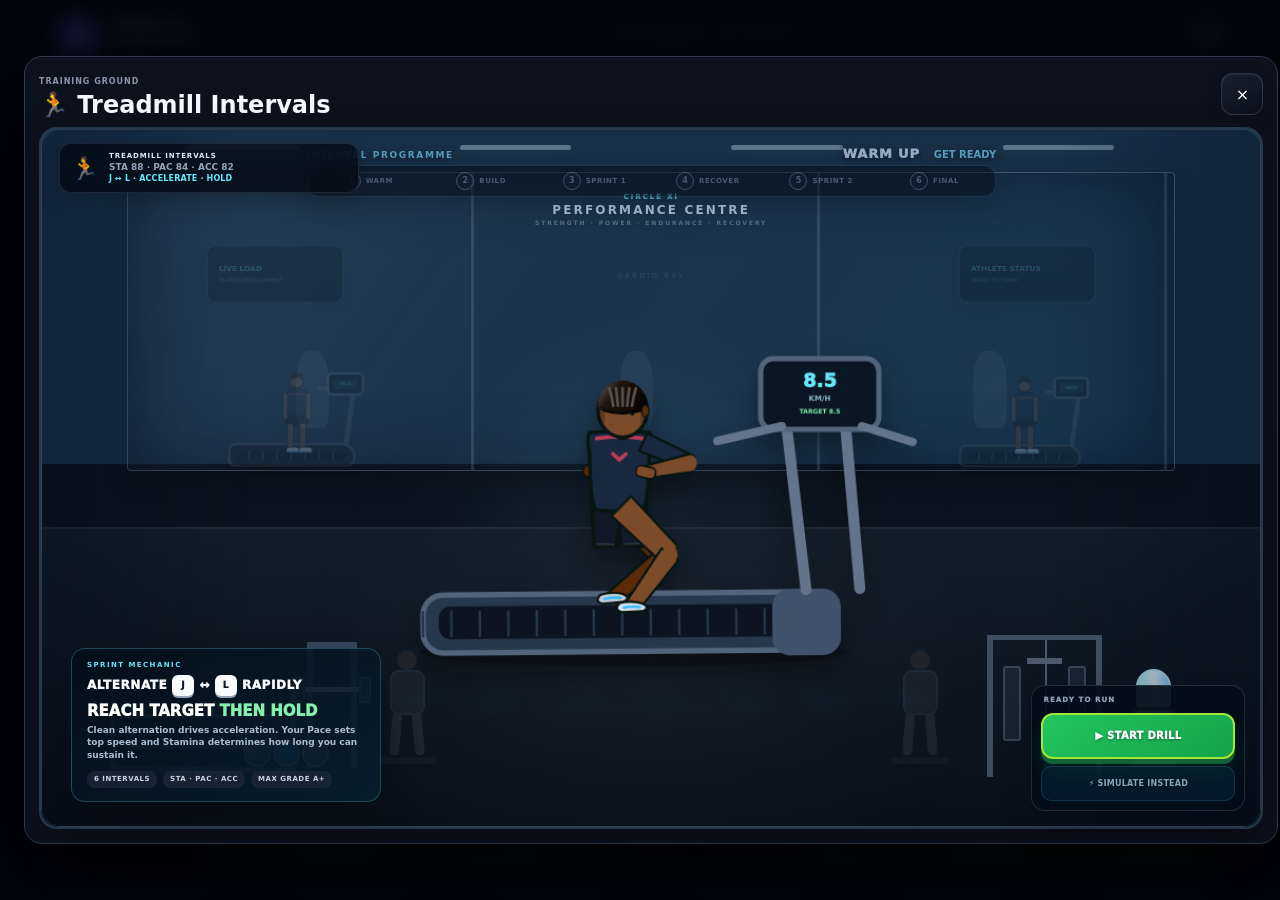
